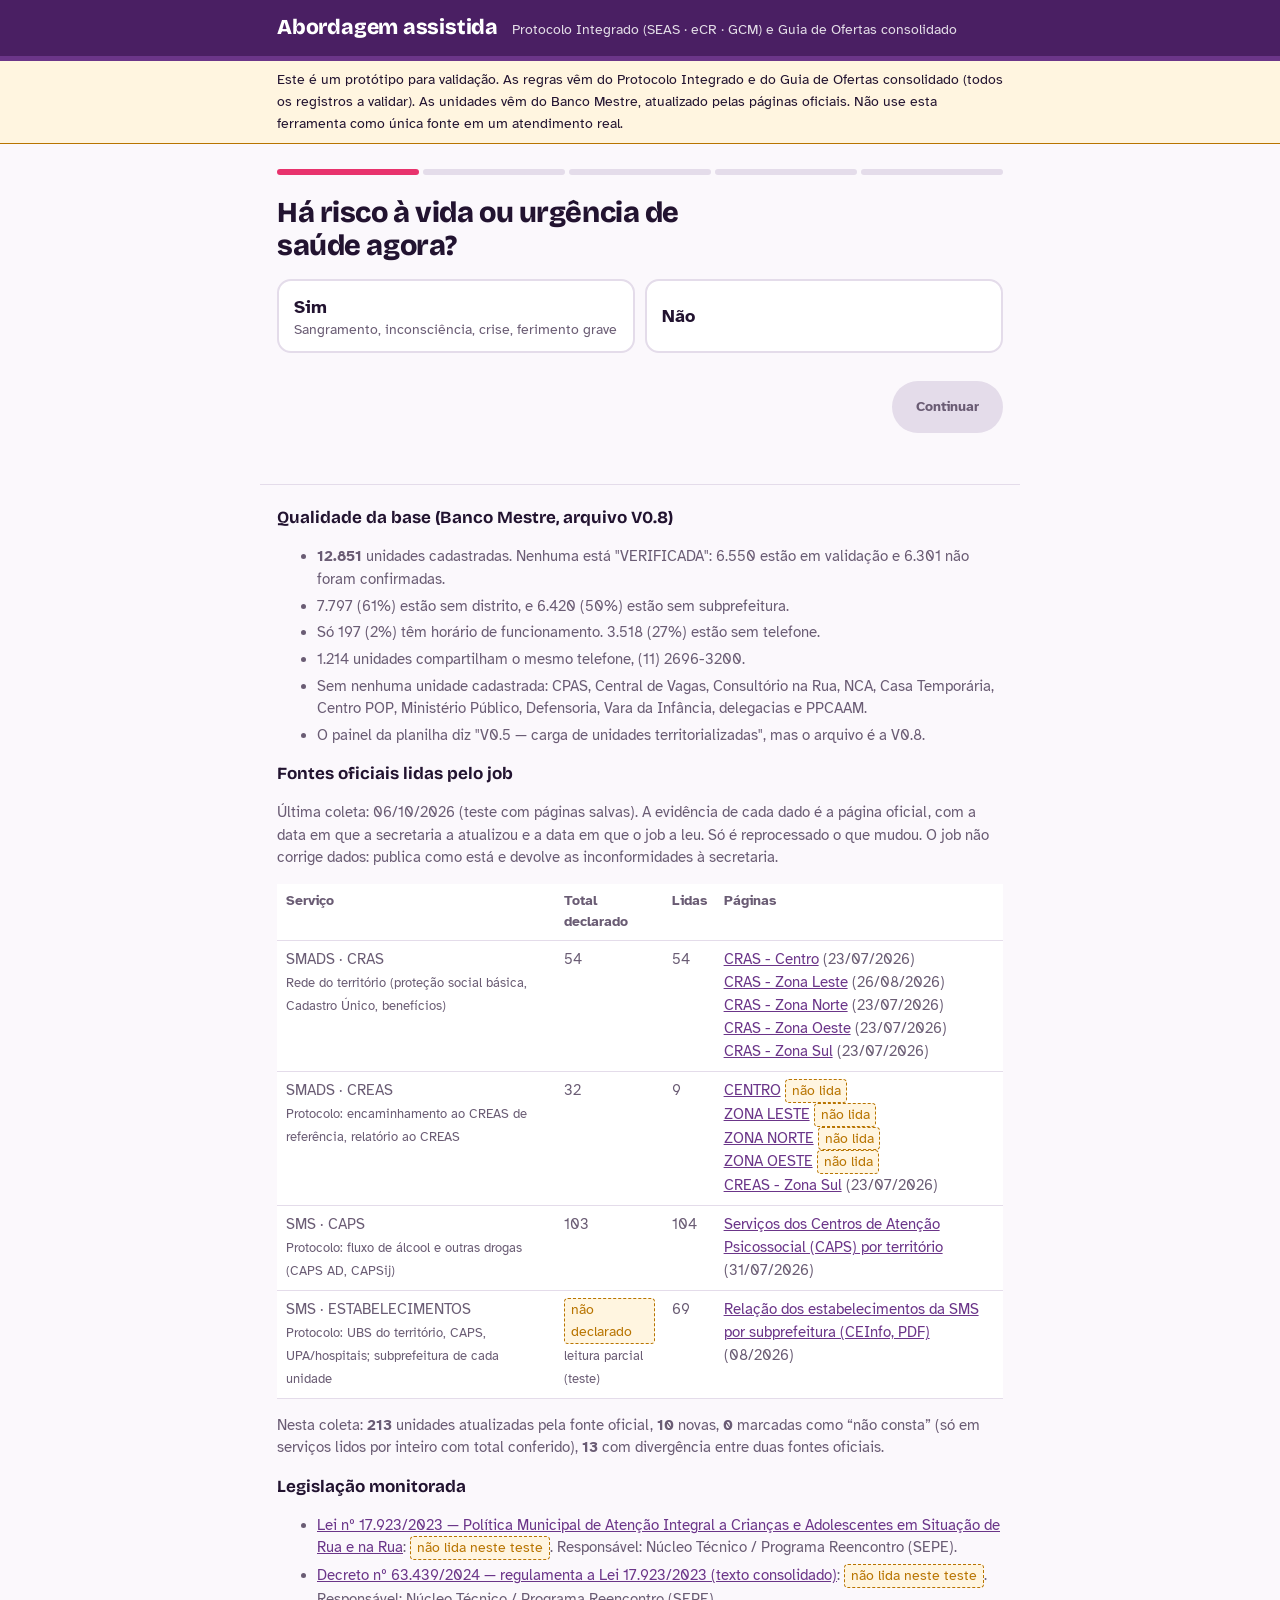
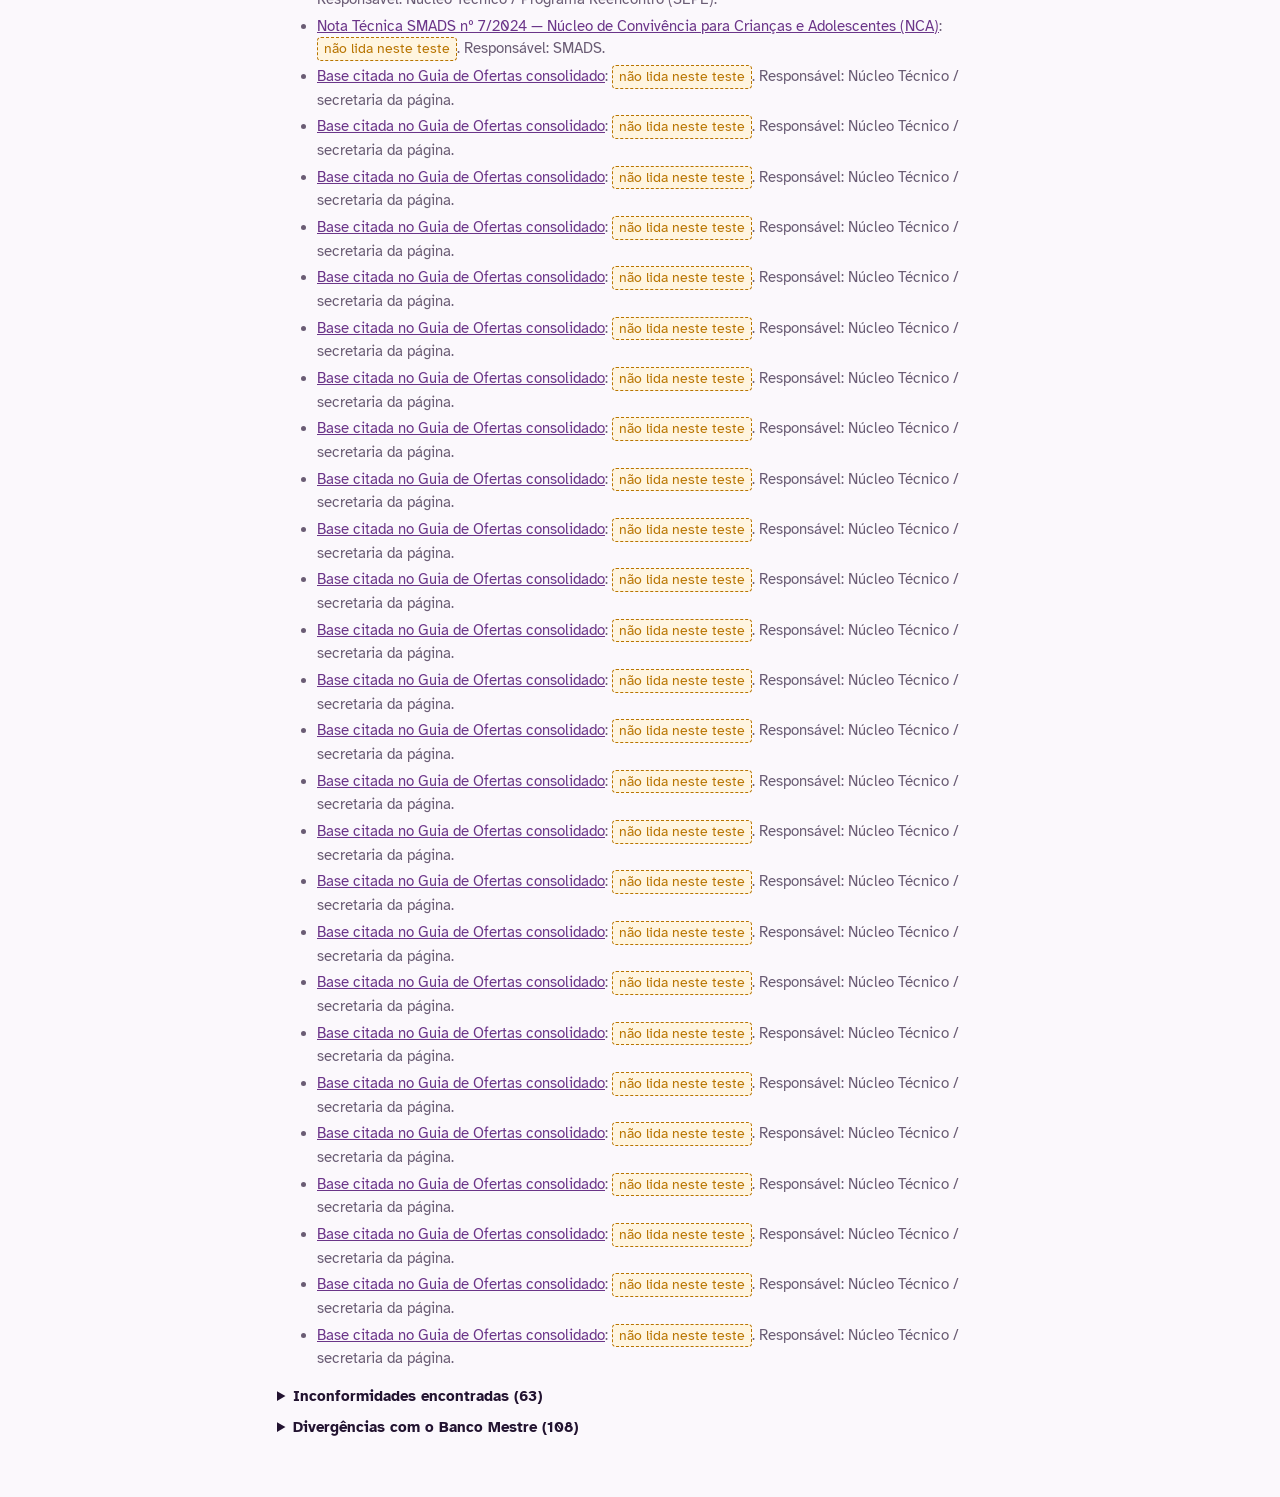
==== Abordagem assistida.html @ b988ebbd "Versão inicial" ====
<!doctype html><html><head><meta charset=utf8><meta name=viewport content="width=device-width,initial-scale=1,viewport-fit=cover"><style>:root{color-scheme:light;box-sizing:border-box;padding-top:env(safe-area-inset-top,0px);padding-bottom:env(safe-area-inset-bottom,0px)}html{scroll-padding-top:env(safe-area-inset-top,0px)}body{margin:0;padding:0;font:14px -apple-system,BlinkMacSystemFont,sans-serif;background:#faf9f5;color:#141413}img{max-width:100%}[hidden]:not([hidden=until-found i]){display:none!important}</style></head><body>
<!doctype html><html lang="pt-BR"><head><meta charset="utf-8">
<meta name="viewport" content="width=device-width, initial-scale=1, viewport-fit=cover">
<title>Abordagem assistida</title>
<link rel="preconnect" href="https://fonts.googleapis.com"><link rel="preconnect" href="https://fonts.gstatic.com" crossorigin>
<link href="https://fonts.googleapis.com/css2?family=Atkinson+Hyperlegible:ital,wght@0,400;0,700;1,400&family=Bricolage+Grotesque:opsz,wght@12..96,700;12..96,800&display=swap" rel="stylesheet">
<style>:root{
  --plum:#4A1F63; --plum-2:#6B3589; --pink:#E8336D; --ink:#221330; --muted:#6A5C74;
  --paper:#FBF8FC; --card:#FFFFFF; --line:#E4DCEA;
  --amber:#B87400; --amber-bg:#FFF5E0;
  --seas:#2E8B66; --ecr:#2C86C4; --gcm:#2C3E8F;
  --lane:var(--plum-2);
  --n0:#7C7385; --n1:#B87400; --n2:#D4581E; --n3:#C2184F;
  --r-s:6px; --r-m:14px;
  font-size:17px;
}
@media (prefers-color-scheme: dark){ :root:not([data-theme="light"]){
  --ink:#F2EAF7; --muted:#B9A9C6; --paper:#1A1022; --card:#251830; --line:#3B2B48; --amber:#F2B340; --amber-bg:#35270D; --plum:#2A1238;
}}
:root[data-theme="dark"]{ --ink:#F2EAF7; --muted:#B9A9C6; --paper:#1A1022; --card:#251830; --line:#3B2B48; --amber:#F2B340; --amber-bg:#35270D; --plum:#2A1238; }
:root[data-agent="SEAS"]{--lane:var(--seas)} :root[data-agent="eCR"]{--lane:var(--ecr)} :root[data-agent="GCM"]{--lane:var(--gcm)}
*{box-sizing:border-box}
:root{box-sizing:border-box;padding-top:env(safe-area-inset-top,0px);padding-bottom:env(safe-area-inset-bottom,0px)}
html{scroll-padding-top:calc(env(safe-area-inset-top,0px) + 80px);scroll-behavior:smooth}
body{margin:0;background:var(--paper);color:var(--ink);font-family:"Atkinson Hyperlegible",system-ui,sans-serif;line-height:1.5}
h1,h2,h3,h4,.nivel{font-family:"Bricolage Grotesque","Atkinson Hyperlegible",sans-serif}
a{color:var(--lane)}
.top{position:sticky;top:env(safe-area-inset-top,0px);z-index:5;background:var(--plum);color:#fff;border-bottom:5px solid var(--lane);transition:border-color .3s}
.top .in{max-width:760px;margin:auto;padding:.7rem 1rem;display:flex;align-items:baseline;gap:.8rem;flex-wrap:wrap}
.top h1{margin:0;font-size:1.25rem;font-weight:800;letter-spacing:-.01em}
.top p{margin:0;font-size:.82rem;opacity:.85}
.proto{background:var(--amber-bg);color:var(--ink);border-bottom:1px solid var(--amber);font-size:.85rem}
.proto .in{max-width:760px;margin:auto;padding:.5rem 1rem}
main{max-width:760px;margin:auto;padding:1rem 1rem 3rem}
.prog{display:flex;gap:4px;margin:.5rem 0 1.2rem}
.prog span{flex:1;height:6px;border-radius:3px;background:var(--line)}
.prog .done{background:var(--lane)} .prog .cur{background:var(--pink)}
.qt{font-size:1.7rem;line-height:1.15;margin:0 0 1rem;font-weight:800;letter-spacing:-.015em;max-width:24ch}
.q{font-size:1.05rem;margin:1.3rem 0 .5rem}
.opts{display:grid;gap:.6rem}
.opts.two{grid-template-columns:1fr 1fr} .opts.three{grid-template-columns:repeat(3,1fr)}
.opt{font:inherit;text-align:left;min-height:58px;padding:.75rem .9rem;border:2px solid var(--line);background:var(--card);color:var(--ink);border-radius:var(--r-m);cursor:pointer;display:flex;flex-direction:column;justify-content:center}
.opt span{font-weight:700;font-size:1.05rem} .opt small{color:var(--muted);font-size:.82rem;line-height:1.3}
.opt.on{border-color:var(--lane);background:color-mix(in srgb,var(--lane) 12%,var(--card));box-shadow:inset 6px 0 0 var(--lane)}
.opt[data-k="agente"][data-v="SEAS"]{--lane:var(--seas)} .opt[data-k="agente"][data-v="eCR"]{--lane:var(--ecr)} .opt[data-k="agente"][data-v="GCM"]{--lane:var(--gcm)}
.opt[data-k="agente"]{border-left:8px solid var(--lane)}
button:focus-visible,a:focus-visible,select:focus-visible,input:focus-visible,summary:focus-visible{outline:3px solid var(--pink);outline-offset:2px}
.fld{display:block;margin:.8rem 0;font-weight:700}
.fld select,.fld input{display:block;width:100%;margin-top:.3rem;font:inherit;font-weight:400;padding:.7rem;border:2px solid var(--line);border-radius:var(--r-s);background:var(--card);color:var(--ink)}
.hint{color:var(--muted);font-size:.9rem;margin:.6rem 0}
.warnline{color:var(--ink);border-left:4px solid var(--amber);padding-left:.6rem}
.grp{border:0;margin:0 0 1rem;padding:0}
.grp legend{font-family:"Bricolage Grotesque",sans-serif;font-weight:800;font-size:1.1rem;margin-bottom:.4rem}
.chk{display:flex;gap:.7rem;align-items:flex-start;padding:.65rem .8rem;border:1.5px solid var(--line);border-radius:var(--r-s);margin:.35rem 0;background:var(--card);cursor:pointer}
.chk input{width:22px;height:22px;margin-top:2px;accent-color:var(--lane);flex:none}
.chk b{display:block;font-weight:700} .chk small{color:var(--muted);font-size:.82rem}
.chk.dis{opacity:.5;cursor:not-allowed}
.live{margin-top:1rem;padding:.8rem 1rem;border-radius:var(--r-s);color:#fff;background:var(--n0)}
.live.n1{background:var(--n1)} .live.n2{background:var(--n2)} .live.n3{background:var(--n3)}
.nav{display:flex;justify-content:space-between;gap:.6rem;margin-top:1.6rem;flex-wrap:wrap}
.nav button{font:inherit;font-weight:700;padding:.85rem 1.4rem;border-radius:999px;border:0;background:var(--pink);color:#fff;cursor:pointer;min-height:52px}
.nav button:disabled{background:var(--line);color:var(--muted);cursor:not-allowed}
.nav .ghost{background:transparent;color:var(--ink);border:2px solid var(--line)}
.samu{margin-top:1rem;background:var(--n3);color:#fff;border-radius:var(--r-m);padding:1rem 1.2rem}
.samu p{margin:0;font-weight:700;font-size:1.1rem} .samu a{color:#fff;font-family:"Bricolage Grotesque";font-weight:800;font-size:3rem;text-decoration:none;display:block;line-height:1.1}
.samu small{opacity:.9;font-size:.8rem}
.res-head{color:#fff;background:var(--n0);border-radius:var(--r-m);padding:1rem 1.2rem 1.2rem;margin-top:.5rem}
.res-head.n1{background:var(--n1)} .res-head.n2{background:var(--n2)} .res-head.n3{background:var(--n3)}
.rh-top{display:flex;gap:.8rem;flex-wrap:wrap;font-size:.85rem;opacity:.95;align-items:center}
.lane{background:var(--lane);padding:.15rem .6rem;border-radius:999px;font-weight:700;border:1.5px solid #fff}
.nivel{font-size:2.6rem;font-weight:800;line-height:1.05;margin-top:.4rem;letter-spacing:-.02em}
.pts{font-size:.95rem}
.blk{margin-top:2.2rem}
.blk>h3{font-size:1.45rem;margin:0 0 .6rem;font-weight:800;border-bottom:3px solid var(--ink);padding-bottom:.2rem}
.flow{background:var(--card);border:1.5px solid var(--line);border-top:6px solid var(--lane);border-radius:var(--r-s);padding:.9rem 1rem;margin:.8rem 0}
.flow header{display:flex;justify-content:space-between;gap:1rem;align-items:baseline}
.flow h4{margin:0;font-size:1.15rem} .pg{color:var(--muted);font-size:.8rem;white-space:nowrap}
.steps{list-style:none;margin:.6rem 0 0;padding:0;counter-reset:s}
.steps>li{position:relative;padding:.55rem 0 .55rem 2.1rem;border-left:2px solid var(--line);margin-left:.6rem}
.steps>li::before{counter-increment:s;content:counter(s);position:absolute;left:-.8rem;top:.5rem;width:1.5rem;height:1.5rem;border-radius:50%;background:var(--lane);color:#fff;font-size:.8rem;display:grid;place-items:center;font-weight:700}
.steps>li.s-n::before,.steps>li.s-who::before{background:var(--muted)}
.steps>li.s-sim::before{content:"∥";background:var(--plum-2)}
.steps>li.s-gap::before{content:"!";background:var(--amber)}
.steps>li.s-prio::before{content:"!";background:var(--n3)}
.steps>li.s-if::before{content:"?";background:var(--pink)}
.steps>li.s-fim::before{background:var(--ink)}
.sl{display:block;font-size:.75rem;color:var(--muted);font-weight:700}
.stx{display:block}
.s-gap .stx{background:var(--amber-bg);border:1.5px dashed var(--amber);padding:.4rem .6rem;border-radius:var(--r-s)}
.s-prio .stx{font-weight:700;color:var(--n3)}
.s-n .stx,.s-who .stx{color:var(--muted);font-style:italic}
.chips{display:flex;flex-wrap:wrap;gap:.3rem;margin-top:.35rem}
.chip{font-size:.78rem;padding:.2rem .55rem;border-radius:999px;border:1.5px solid var(--lane);text-decoration:none;color:var(--ink);background:color-mix(in srgb,var(--lane) 8%,transparent)}
.ifq{font-weight:700}
.branches{display:grid;grid-template-columns:1fr 1fr;gap:.6rem;margin-top:.4rem}
.br{border:1.5px dashed var(--line);border-radius:var(--r-s);padding:.4rem .5rem}
.bl{font-weight:800;font-size:.8rem;color:var(--pink)}
.br .steps>li{padding-left:1.8rem}
@media (max-width:560px){.branches{grid-template-columns:1fr}.opts.three{grid-template-columns:1fr}.qt{font-size:1.45rem}}
.rt{width:100%;border-collapse:collapse;font-size:.9rem;background:var(--card)}
.rt th,.rt td{text-align:left;padding:.45rem .5rem;border-bottom:1px solid var(--line);vertical-align:top}
.rt th{font-size:.8rem;color:var(--muted)} .rt tr.at td{color:var(--muted)}
.blk:has(.rt){overflow-x:auto}
.contact{background:var(--card);border:1.5px solid var(--line);border-radius:var(--r-s);padding:.8rem 1rem;margin:.7rem 0}
.contact h4{margin:0 0 .3rem;font-size:1.1rem}
.bigtel a{font-family:"Bricolage Grotesque";font-weight:800;font-size:1.9rem;text-decoration:none;color:var(--ink)}
.bigtel{margin:.1rem 0}
.cnote,.src-l{font-size:.85rem;color:var(--muted);margin:.3rem 0}
.na{display:inline-block;color:var(--amber);background:var(--amber-bg);border:1px dashed var(--amber);border-radius:4px;padding:0 .35rem;font-size:.85rem}
.na-i,.warn-i{color:var(--amber);font-size:.85rem}
.warn{display:block;color:var(--amber);font-size:.8rem}
.gapbox{background:var(--amber-bg);border:1.5px dashed var(--amber);border-radius:var(--r-s);padding:.5rem .7rem;margin:.4rem 0;font-size:.9rem}
.units{list-style:none;padding:0;margin:.3rem 0}
.unit{border-top:1px solid var(--line);padding:.55rem 0}
.u-nome{font-weight:700}
.u-row{display:grid;grid-template-columns:8.5rem 1fr;gap:.5rem;font-size:.88rem;padding:.1rem 0}
.u-row .k{color:var(--muted)}
@media (max-width:480px){.u-row{grid-template-columns:1fr;gap:0}}
.u-foot{font-size:.75rem;margin-top:.2rem;color:var(--muted)}
.st{padding:0 .4rem;border-radius:4px;background:var(--line);color:var(--ink)} .st-bad{background:var(--amber-bg);color:var(--amber);border:1px solid var(--amber)}
.cnt{font-size:.85rem;color:var(--muted);margin:.2rem 0}
h5{margin:.7rem 0 .2rem;font-size:.95rem} h5 small{color:var(--muted);font-weight:400}
details.more>summary{cursor:pointer;color:var(--lane);font-size:.88rem;font-weight:700;margin:.3rem 0}
details.need{background:var(--card);border:1.5px solid var(--line);border-radius:var(--r-s);padding:.6rem .9rem;margin:.5rem 0}
details.need>summary{cursor:pointer;display:flex;flex-direction:column}
details.need>summary small{color:var(--muted);font-size:.8rem}
.offer{border-top:1px solid var(--line);margin-top:.5rem;padding-top:.3rem}
h4.sub{margin:1.3rem 0 .3rem}
.trans{background:var(--card);border:1.5px solid var(--line);border-radius:var(--r-s);padding:.2rem 1rem 1rem}
.trans h3{border:0!important} .trans h4{margin:.9rem 0 .2rem} .trans li{font-size:.9rem;margin:.3rem 0}
.qual{max-width:760px;margin:0 auto 2rem;padding:1rem;font-size:.88rem;color:var(--muted);border-top:1px solid var(--line)}
.qual h3{color:var(--ink);font-size:1rem;margin:.2rem 0}
.qual li{margin:.25rem 0}
@media (prefers-reduced-motion:reduce){*{transition:none!important;scroll-behavior:auto!important}}

.steps>li.dup .stx{color:var(--muted)}
@media (max-width:560px){.top p{display:none}}

.u-src{font-size:.78rem;color:var(--muted);margin-top:.25rem}
.u-src.ok{color:var(--ink)}
.tw{overflow-x:auto}
.qual details{margin:.5rem 0} .qual summary{cursor:pointer;font-weight:700;color:var(--ink)}
.qual code{font-size:.8rem}


.gcard{background:var(--card);border:1.5px solid var(--line);border-top:6px solid var(--plum-2);border-radius:var(--r-s);padding:.9rem 1rem;margin:.8rem 0}
.gcard header{display:flex;justify-content:space-between;align-items:baseline;gap:.6rem}
.gcard h4{margin:0;font-size:1.15rem}
.gcard .why{color:var(--muted);font-size:.85rem;margin:.2rem 0 .6rem}
.badge{font-size:.72rem;font-weight:700;padding:.12rem .5rem;border-radius:999px;white-space:nowrap;border:1.5px solid currentColor}
.badge.st-adequado{color:var(--seas)} .badge.st-a-validar{color:var(--amber)} .badge.st-pendente{color:var(--n3)}
.g-campo{border-top:1px solid var(--line);padding:.45rem 0}
.g-campo h5,.g-ini h5{margin:0 0 .15rem;font-size:.82rem;color:var(--muted);font-weight:700}
.g-campo ul{margin:0;padding-left:1rem} .g-campo li{margin:.15rem 0;font-size:.92rem}
.g-ini{background:color-mix(in srgb,var(--plum-2) 8%,var(--card));border-left:4px solid var(--plum-2);padding:.5rem .7rem;margin:.6rem 0;border-radius:4px}
.g-ini p{margin:.2rem 0}
.tag{display:inline-block;font-size:.72rem;font-weight:700;padding:0 .35rem;border-radius:4px;background:var(--line);color:var(--ink);cursor:help}
</style></head><body>
<header class="top"><div class="in"><h1>Abordagem assistida</h1><p>Protocolo Integrado (SEAS · eCR · GCM) e Guia de Ofertas consolidado</p></div></header>
<div class="proto"><div class="in">Este é um protótipo para validação. As regras vêm do Protocolo Integrado e do Guia de Ofertas consolidado (todos os registros a validar). As unidades vêm do Banco Mestre, atualizado pelas páginas oficiais. Não use esta ferramenta como única fonte em um atendimento real.</div></div>
<main id="app"></main>
<footer class="qual" id="qual"></footer>
<script id="data" type="application/json">{"terr":{"Aricanduva/Formosa/Carrão":["Aricanduva","Carrão","Vila Formosa"],"Butantã":["Butantã","Morumbi","Raposo Tavares","Rio Pequeno","Vila Sônia"],"Campo Limpo":["Campo Limpo","Capão Redondo","Vila Andrade"],"Capela do Socorro":["Cidade Dutra","Grajaú","Socorro"],"Casa Verde/Cachoeirinha":["Cachoeirinha","Casa Verde","Limão"],"Cidade Ademar":["Cidade Ademar","Pedreira"],"Cidade Tiradentes":["Cidade Tiradentes"],"Ermelino Matarazzo":["Ermelino Matarazzo","Ponte Rasa"],"Freguesia/Brasilândia":["Brasilândia","Freguesia do Ó"],"Guaianases":["Guaianases","Lajeado"],"Ipiranga":["Cursino","Ipiranga","Sacomã"],"Itaim Paulista":["Itaim Paulista","Vila Curuçá"],"Itaquera":["Cidade Líder","Itaquera","José Bonifácio","Parque do Carmo"],"Jabaquara":["Jabaquara"],"Jaçanã/Tremembé":["Jaçanã","Tremembé"],"Lapa":["Barra Funda","Jaguara","Jaguaré","Lapa","Perdizes","Vila Leopoldina"],"M'Boi Mirim":["Jardim São Luís","Jardim Ângela"],"Mooca":["Belém","Brás","Mooca","Pari","Tatuapé","Água Rasa"],"Parelheiros":["Marsilac","Parelheiros"],"Penha":["Artur Alvim","Cangaíba","Penha","Vila Matilde"],"Perus/Anhanguera":["Anhanguera","Perus"],"Pinheiros":["Alto de Pinheiros","Itaim Bibi","Jardim Paulista","Pinheiros"],"Pirituba/Jaraguá":["Jaraguá","Pirituba","São Domingos"],"Santana/Tucuruvi":["Mandaqui","Santana","Tucuruvi"],"Santo Amaro":["Campo Belo","Campo Grande","Santo Amaro"],"Sapopemba":["Sapopemba"],"São Mateus":["Iguatemi","São Mateus","São Rafael"],"São Miguel":["Jardim Helena","São Miguel","Vila Jacuí"],"Sé":["Bela Vista","Bom Retiro","Cambuci","Consolação","Liberdade","República","Santa Cecília","Sé"],"Vila Maria/Vila Guilherme":["Vila Guilherme","Vila Maria","Vila Medeiros"],"Vila Mariana":["Moema","Saúde","Vila Mariana"],"Vila Prudente":["São Lucas","Vila Prudente"]},"nec":{"N01":{"nome":"Escola/matrícula","porta":"Escola/DRE/SEDUC","rede":"SME e SEDUC","ofertas":["OF019","OF020","OF021","OF027","OF054","OF055","OF056","OF057","OF058","OF059","OF060","OF061","OF074"],"ofertasTxt":"OF019, OF020, OF021, OF027, OF054–OF061, OF074","fluxos":["FL01","FL02"],"status":"EM VALIDAÇÃO"},"N02":{"nome":"Saúde","porta":"UBS/serviço de saúde","rede":"SMS e SES","ofertas":["OF016","OF018","OF052","OF072","OF073"],"ofertasTxt":"OF016, OF018, OF052, OF072, OF073","fluxos":["FL11"],"status":"EM VALIDAÇÃO"},"N03":{"nome":"Saúde mental","porta":"UBS/CAPSij","rede":"SMS","ofertas":["OF015","OF047","OF016"],"ofertasTxt":"OF015, OF047, OF016","fluxos":["FL06","FL18"],"status":"EM VALIDAÇÃO"},"N04":{"nome":"Assistência social","porta":"CRAS","rede":"SMADS","ofertas":["OF001","OF045","OF046"],"ofertasTxt":"OF001, OF045, OF046","fluxos":["FL16"],"status":"EM VALIDAÇÃO"},"N05":{"nome":"Violação de direitos","porta":"CREAS/Conselho Tutelar","rede":"SMADS/SMDHC","ofertas":["OF002","OF006","OF007","OF022"],"ofertasTxt":"OF002, OF006, OF007, OF022","fluxos":["FL05"],"status":"EM VALIDAÇÃO"},"N06":{"nome":"Violência","porta":"UBS/CREAS/Conselho Tutelar/Delegacia","rede":"SMS/SMADS/SMDHC/SSP","ofertas":["OF006","OF002","OF050","OF051","OF022","OF031"],"ofertasTxt":"OF006, OF002, OF050, OF051, OF022, OF031","fluxos":["FL04"],"status":"EM VALIDAÇÃO"},"N07":{"nome":"Acolhimento","porta":"Conselho Tutelar/CREAS/CPAS/Judiciário","rede":"SMADS","ofertas":["OF009","OF010","OF011","OF042","OF044"],"ofertasTxt":"OF009, OF010, OF011, OF042, OF044","fluxos":["FL13"],"status":"EM VALIDAÇÃO"},"N08":{"nome":"Situação de rua","porta":"Abordagem/NCA/CRAS/CREAS","rede":"SMADS/SMDHC","ofertas":["OF012","OF013","OF014","OF041","OF044","OF049"],"ofertasTxt":"OF012, OF013, OF014, OF041, OF044, OF049","fluxos":["FL03","FL18"],"status":"EM VALIDAÇÃO"},"N09":{"nome":"Trabalho infantil","porta":"CRAS/CREAS/abordagem social","rede":"SMADS","ofertas":["OF038","OF039","OF002","OF075"],"ofertasTxt":"OF038, OF039, OF002, OF075","fluxos":["FL09"],"status":"EM VALIDAÇÃO"},"N10":{"nome":"Medida socioeducativa","porta":"CREAS/MSE","rede":"SMADS","ofertas":["OF040","OF002","OF029"],"ofertasTxt":"OF040, OF002, OF029","fluxos":["FL12"],"status":"EM VALIDAÇÃO"},"N11":{"nome":"Esporte","porta":"CEU/centro esportivo","rede":"SME/SEME/Estado","ofertas":["OF020","OF023","OF024","OF063"],"ofertasTxt":"OF020, OF023, OF024, OF063","fluxos":[],"status":"EM VALIDAÇÃO"},"N12":{"nome":"Cultura","porta":"CEU/equipamentos culturais","rede":"SMC/Estado","ofertas":["OF020","OF025","OF005","OF062"],"ofertasTxt":"OF020, OF025, OF005, OF062","fluxos":[],"status":"EM VALIDAÇÃO"},"N13":{"nome":"Inclusão da pessoa com deficiência","porta":"UBS/CRAS/escola/CER","rede":"SMS/SMADS/SME","ofertas":["OF017","OF054","OF046","OF001"],"ofertasTxt":"OF017, OF054, OF046, OF001","fluxos":["FL08"],"status":"EM VALIDAÇÃO"},"N14":{"nome":"Profissionalização","porta":"CJ/CCA/ETEC/Centro Paula Souza","rede":"Município/Estado","ofertas":["OF004","OF028","OF036","OF037","OF076"],"ofertasTxt":"OF004, OF028, OF036, OF037, OF076","fluxos":["FL10"],"status":"EM VALIDAÇÃO"},"N15":{"nome":"Documentação","porta":"Poupatempo/serviços municipais","rede":"Estado/Município","ofertas":["OF067","OF068","OF045"],"ofertasTxt":"OF067, OF068, OF045","fluxos":[],"status":"EM VALIDAÇÃO"},"N16":{"nome":"Proteção jurídica","porta":"Defensoria/Conselho Tutelar","rede":"Estado/Justiça","ofertas":["OF032","OF022","OF008","OF033","OF034"],"ofertasTxt":"OF032, OF022, OF008, OF033, OF034","fluxos":[],"status":"EM VALIDAÇÃO"},"N17":{"nome":"Alimentação","porta":"Escola/serviços socioassistenciais","rede":"SME/SMADS/Estado","ofertas":["OF060","OF064","OF065","OF013"],"ofertasTxt":"OF060, OF064, OF065, OF013","fluxos":["FL16"],"status":"EM VALIDAÇÃO"},"N18":{"nome":"Moradia/vulnerabilidade familiar","porta":"CRAS/CREAS","rede":"SMADS/SEHAB","ofertas":["OF066","OF001","OF002"],"ofertasTxt":"OF066, OF001, OF002","fluxos":["FL17"],"status":"EM VALIDAÇÃO"},"N19":{"nome":"Convivência familiar","porta":"CRAS/CREAS/serviços especializados","rede":"SMADS","ofertas":["OF003","OF004","OF005","OF007"],"ofertasTxt":"OF003, OF004, OF005, OF007","fluxos":[],"status":"EM VALIDAÇÃO"},"N20":{"nome":"Preparação para autonomia/transição para vida adulta","porta":"CJ/CEDESP/ETEC/serviços de trabalho","rede":"SMADS/SMDET/Estado","ofertas":["OF004","OF036","OF028","OF058","OF076"],"ofertasTxt":"OF004, OF036, OF028, OF058, OF076","fluxos":["FL19"],"status":"EM VALIDAÇÃO"},"N21":{"nome":"Grave ameaça","porta":"SGD/segurança pública","rede":"PPCAAM/SGD/SSP","ofertas":["OF035","OF030","OF033","OF034"],"ofertasTxt":"OF035, OF030, OF033, OF034","fluxos":["FL14"],"status":"EM VALIDAÇÃO"},"N22":{"nome":"Desaparecimento","porta":"Segurança pública/Delegacia","rede":"SSP + rede de proteção","ofertas":["OF030","OF031","OF022"],"ofertasTxt":"OF030, OF031, OF022","fluxos":["FL15"],"status":"EM VALIDAÇÃO"},"N23":{"nome":"Álcool e outras drogas","porta":"UBS/CAPS AD","rede":"SMS","ofertas":["OF048","OF015","OF016"],"ofertasTxt":"OF048, OF015, OF016","fluxos":["FL07"],"status":"EM VALIDAÇÃO"},"N24":{"nome":"Gravidez","porta":"UBS/serviço de saúde","rede":"SMS","ofertas":["OF016","OF072"],"ofertasTxt":"OF016, OF072","fluxos":["FL11"],"status":"EM VALIDAÇÃO"},"N25":{"nome":"Múltiplas vulnerabilidades","porta":"Definida conforme a necessidade principal","rede":"Intersetorial","ofertas":[],"ofertasTxt":"Conforme diagnóstico","fluxos":["FL20"],"status":"EM VALIDAÇÃO"},"N26":{"nome":"Violência criminal (vítimas e familiares)","porta":"Polícia/Delegacia/CRAVI","rede":"SSP/Secretaria da Justiça e Cidadania","ofertas":["OF026","OF030","OF031"],"ofertasTxt":"OF026, OF030, OF031","fluxos":["FL04","FL15"],"status":"EM VALIDAÇÃO"},"N27":{"nome":"Ato infracional","porta":"Polícia/Justiça/Fundação CASA","rede":"SSP/Tribunal/Fundação CASA","ofertas":["OF029","OF040","OF034"],"ofertasTxt":"OF029, OF040, OF034","fluxos":["FL12"],"status":"EM VALIDAÇÃO"}},"ofe":{"OF001":{"nome":"CRAS","orgao":"SMADS","uso":"Vulnerabilidade socioeconômica, benefícios, CadÚnico, convivência e encaminhamentos","publico":"Crianças, adolescentes e famílias","porta":"CRAS","quem":"Demanda espontânea, busca ativa e encaminhamento da rede","acesso":"Acesso conforme organização territorial","encaminha":"CCA/CJ, CadÚnico e benefícios, CREAS, segurança alimentar, saúde, educação, habitação, trabalho/renda","naoUsar":"Não utilizar como resposta exclusiva para situações que demandem proteção especializada por violação de direitos","norma":null,"fonte":"https://prefeitura.sp.gov.br/web/assistencia_social","status":"EM VALIDAÇÃO"},"OF002":{"nome":"CREAS","orgao":"SMADS","uso":"Violência, negligência, abandono, violação de direitos, trabalho infantil, MSE e vínculos fragilizados","publico":"Crianças, adolescentes e famílias","porta":"CREAS","quem":"Conselho Tutelar, CRAS, saúde, escola, abordagem social, Ministério Público e Judiciário","acesso":"Acesso conforme organização territorial","encaminha":"PAEFI, SPVV/SPSCAVV, MSE meio aberto, acolhimento quando cabível, saúde, Justiça","naoUsar":"Não utilizar automaticamente para toda situação de vulnerabilidade econômica","norma":"NOR01","fonte":"https://prefeitura.sp.gov.br/web/assistencia_social","status":"EM VALIDAÇÃO"},"OF003":{"nome":"CCA – Centro para Crianças e Adolescentes","orgao":"SMADS","uso":"Convivência, cultura, esporte, lazer, sociabilidades e prevenção de riscos","publico":"Crianças e adolescentes","porta":"CRAS","quem":"CRAS e rede socioassistencial","acesso":"Encaminhamento/organização territorial","encaminha":"CRAS, escola, saúde, cultura e esporte","naoUsar":null,"norma":null,"fonte":"https://prefeitura.sp.gov.br/web/assistencia_social","status":"EM VALIDAÇÃO"},"OF004":{"nome":"CJ – Centro para Juventude","orgao":"SMADS","uso":"Convivência, cultura, esporte, competências e preparação para autonomia","publico":"Adolescentes de 15 a 17 anos e 11 meses","porta":"CRAS","quem":"CRAS (encaminhamento validado pelo CRAS)","acesso":"Encaminhamento validado pelo CRAS","encaminha":"CEDESP, programas de aprendizagem, ETEC, trabalho/renda","naoUsar":null,"norma":null,"fonte":"https://prefeitura.sp.gov.br/web/assistencia_social","status":"EM VALIDAÇÃO"},"OF005":{"nome":"Circo Social","orgao":"SMADS","uso":"Convivência, atividades culturais e educativas, desenvolvimento de competências","publico":"Crianças e adolescentes","porta":"CRAS/rede","quem":"CRAS e rede socioassistencial","acesso":"Encaminhamento/organização territorial (modalidade de convivência)","encaminha":"CRAS, escola, cultura","naoUsar":null,"norma":null,"fonte":"https://prefeitura.sp.gov.br/web/assistencia_social","status":"EM VALIDAÇÃO"},"OF006":{"nome":"SPVV/SPSCAVV","orgao":"SMADS","uso":"Atendimento especializado a vítimas de violência física, psicológica, negligência, abuso e exploração sexual","publico":"Crianças e adolescentes","porta":"CREAS","quem":"CREAS, Conselho Tutelar, saúde, escola, Ministério Público e Judiciário","acesso":"Serviço especializado; articulação com CREAS, saúde, Conselho Tutelar, MP, Judiciário e Defensoria","encaminha":"Saúde, Sistema de Justiça, medidas de proteção quando necessárias","naoUsar":"Não utilizar como espaço de repetição do relato: a escuta especializada tem finalidade de proteção e cuidado, e não de produção de prova","norma":"NOR03","fonte":"https://prefeitura.sp.gov.br/web/assistencia_social","status":"EM VALIDAÇÃO"},"OF007":{"nome":"PAEFI","orgao":"SMADS","uso":"Acompanhamento especializado de famílias e indivíduos em ameaça ou violação de direitos","publico":"Famílias e indivíduos","porta":"CREAS","quem":"CREAS e rede de proteção","acesso":"Acompanhamento especializado vinculado ao CREAS","encaminha":"Saúde, educação, SGD, Justiça","naoUsar":null,"norma":null,"fonte":"https://prefeitura.sp.gov.br/web/assistencia_social","status":"EM VALIDAÇÃO"},"OF008":{"nome":"NPJ","orgao":"SMADS","uso":"Orientação e apoio jurídico-social e psicológico especializado","publico":"Crianças, adolescentes e famílias","porta":"CREAS/rede","quem":"CREAS e rede de proteção","acesso":"Orientação e apoio jurídico-social e psicológico mediante encaminhamento da rede","encaminha":"Defensoria, MP, Judiciário","naoUsar":null,"norma":null,"fonte":"https://prefeitura.sp.gov.br/web/assistencia_social","status":"EM VALIDAÇÃO"},"OF009":{"nome":"SAICA","orgao":"SMADS","uso":"Acolhimento institucional de crianças e adolescentes quando cabível medida protetiva","publico":"Crianças e adolescentes","porta":"CT/CREAS/CPAS/Judiciário, conforme situação","quem":"Conselho Tutelar, CREAS, CPAS, agentes de proteção social, Vara da Infância, Delegacias e Fundação CASA, conforme a situação","acesso":"Medida protetiva excepcional; acesso pode envolver CPAS, agentes de proteção social, CREAS, CT, Vara da Infância, Delegacias e Fundação CASA","encaminha":"Reintegração familiar, convivência familiar e comunitária, serviços de referência territorial","naoUsar":"Não utilizar como resposta à pobreza, ausência de moradia ou dificuldade familiar isolada","norma":null,"fonte":"https://prefeitura.sp.gov.br/web/assistencia_social","status":"EM VALIDAÇÃO"},"OF010":{"nome":"Casa-Lar","orgao":"SMADS","uso":"Acolhimento de crianças e adolescentes","publico":"Crianças e adolescentes","porta":"Rede de proteção","quem":"Conselho Tutelar, CREAS, CPAS e Judiciário","acesso":"Modalidade de acolhimento; acesso mediante medida protetiva","encaminha":"Reintegração familiar e serviços territoriais de referência","naoUsar":"Não utilizar como resposta à pobreza, ausência de moradia ou dificuldade familiar isolada","norma":null,"fonte":"https://prefeitura.sp.gov.br/web/assistencia_social","status":"EM VALIDAÇÃO"},"OF011":{"nome":"Família Acolhedora","orgao":"SMADS","uso":"Acolhimento familiar","publico":"Crianças e adolescentes","porta":"Rede de proteção","quem":"Conselho Tutelar, CREAS, CPAS e Judiciário","acesso":"Acolhimento familiar mediante medida protetiva; privilegia a convivência familiar e comunitária","encaminha":"Reintegração familiar e serviços territoriais de referência","naoUsar":"Não utilizar como resposta à pobreza, ausência de moradia ou dificuldade familiar isolada","norma":null,"fonte":"https://prefeitura.sp.gov.br/web/assistencia_social","status":"EM VALIDAÇÃO"},"OF012":{"nome":"SEAS Criança e Adolescente","orgao":"SMADS","uso":"Abordagem especializada","publico":"Crianças e adolescentes em situação de rua/na rua","porta":"Abordagem/rede","quem":"Rede, população e busca ativa","acesso":"Abordagem especializada em território; integra a modalidade SEAS + NCA + Casa Temporária + acolhimento especializado","encaminha":"NCA, CRAS/CREAS, saúde, escola, acolhimento quando cabível","naoUsar":null,"norma":"NOR07","fonte":"https://prefeitura.sp.gov.br/web/assistencia_social","status":"EM VALIDAÇÃO"},"OF013":{"nome":"NCA","orgao":"SMADS","uso":"Alimentação, higiene, convivência, atividades, escuta, proteção e encaminhamentos","publico":"Crianças e adolescentes em situação de rua/na rua","porta":"SEAS/rede","quem":"SEAS, rede de proteção e demanda espontânea","acesso":"Acesso por abordagem/SEAS, demanda espontânea ou encaminhamento da rede","encaminha":"CRAS/CREAS, saúde, escola, documentação, acolhimento quando cabível","naoUsar":null,"norma":"NOR07","fonte":"https://prefeitura.sp.gov.br/web/assistencia_social","status":"EM VALIDAÇÃO"},"OF014":{"nome":"Casa Temporária de Retaguarda","orgao":"SMADS","uso":"Proteção e retaguarda específica","publico":"Crianças e adolescentes em situações específicas","porta":"Rede de proteção","quem":"SEAS, NCA, CREAS e Conselho Tutelar","acesso":"Retaguarda para situações que demandem proteção específica","encaminha":"Acolhimento especializado, CREAS, rede territorial","naoUsar":null,"norma":"NOR07","fonte":"https://prefeitura.sp.gov.br/web/assistencia_social","status":"EM VALIDAÇÃO"},"OF015":{"nome":"CAPSij","orgao":"SMS","uso":"Atenção psicossocial especializada","publico":"Crianças e adolescentes","porta":"UBS/rede","quem":"UBS, escola, CREAS, Conselho Tutelar e rede","acesso":"Acesso preferencialmente a partir da Atenção Básica/UBS","encaminha":"UBS, rede especializada de saúde mental, escola, assistência","naoUsar":"Não utilizar como substituto da atenção básica ou para situações que não demandem atenção especializada","norma":null,"fonte":"https://prefeitura.sp.gov.br/web/saude","status":"EM VALIDAÇÃO"},"OF016":{"nome":"UBS","orgao":"SMS","uso":"Vacinação, consultas, crescimento e desenvolvimento, saúde sexual e reprodutiva, saúde bucal, saúde mental, prevenção e violência","publico":"Crianças, adolescentes e famílias","porta":"UBS","quem":"Demanda espontânea e encaminhamento da rede","acesso":"Porta de entrada territorial; regra operacional: iniciar pela Atenção Básica/UBS e utilizar a regulação para serviços especializados","encaminha":"CAPSij, CER, especialidades, hospitais, rede de proteção","naoUsar":null,"norma":null,"fonte":"https://prefeitura.sp.gov.br/web/saude","status":"EM VALIDAÇÃO"},"OF017":{"nome":"CER","orgao":"SMS","uso":"Reabilitação para pessoas com deficiência","publico":"Crianças e adolescentes com deficiência","porta":"UBS/rede","quem":"UBS e rede de saúde","acesso":"Acesso mediante avaliação e regulação a partir da UBS","encaminha":"UBS, escola/AEE, assistência social","naoUsar":null,"norma":"NOR08","fonte":"https://prefeitura.sp.gov.br/web/saude","status":"EM VALIDAÇÃO"},"OF018":{"nome":"UPA","orgao":"SMS","uso":"Urgência e emergência","publico":"Crianças e adolescentes","porta":"Acesso conforme situação clínica","quem":"Acesso direto em situação de urgência clínica","acesso":"Acesso conforme situação clínica de urgência e emergência","encaminha":"UBS de referência, hospitais, rede de proteção","naoUsar":"Não utilizar para situações sociais sem urgência clínica","norma":null,"fonte":"https://prefeitura.sp.gov.br/web/saude","status":"EM VALIDAÇÃO"},"OF019":{"nome":"Escola municipal","orgao":"SME","uso":"Matrícula, frequência, aprendizagem, educação especial, AEE, alimentação, transporte e contraturno","publico":"Crianças e adolescentes","porta":"Escola/DRE","quem":"Matrícula direta, DRE, rede de proteção e Busca Ativa Escolar","acesso":"Matrícula, transferência e acesso conforme normas da SME/DRE","encaminha":"NAAPA, AEE, Busca Ativa Escolar, CRAS/CREAS, saúde, Conselho Tutelar","naoUsar":null,"norma":"NOR02","fonte":"https://educacao.sme.prefeitura.sp.gov.br/","status":"EM VALIDAÇÃO"},"OF020":{"nome":"CEU","orgao":"SME","uso":"Educação, cultura, esporte e lazer","publico":"Crianças e adolescentes e comunidade","porta":"CEU","quem":"Acesso direto e rede","acesso":"Acesso à programação educacional, cultural e esportiva do equipamento","encaminha":"Escola, cultura, esporte, assistência social","naoUsar":null,"norma":null,"fonte":"https://educacao.sme.prefeitura.sp.gov.br/","status":"EM VALIDAÇÃO"},"OF021":{"nome":"Busca Ativa Escolar","orgao":"SME/SMADS/SMS/SGM","uso":"Fluxo intersetorial para crianças e adolescentes fora da escola","publico":"Crianças e adolescentes","porta":"Escola/rede","quem":"Escola, DRE, CRAS, CREAS, UBS e Conselho Tutelar","acesso":"Protocolo integrado com fluxo de alerta e instrumento de comunicação intersetorial; o Guia indica o protocolo e não cria fluxo paralelo","encaminha":"Escola, CRAS/CREAS, saúde, Conselho Tutelar","naoUsar":"Não criar fluxo paralelo ao protocolo existente","norma":"NOR02","fonte":"https://prefeitura.sp.gov.br/","status":"EM VALIDAÇÃO"},"OF022":{"nome":"Conselho Tutelar","orgao":"Sistema de Garantia de Direitos","uso":"Zelo pelo cumprimento dos direitos e requisição de serviços públicos nas hipóteses legais","publico":"Crianças e adolescentes","porta":"Conforme atribuição legal","quem":"Acesso direto, rede, escola, saúde, assistência e população","acesso":"Órgão autônomo; pode requisitar serviços públicos nas áreas de saúde, educação, assistência, trabalho e segurança. 52 Conselhos Tutelares no Município (verificar)","encaminha":"Requisição de serviços públicos, medidas protetivas, Judiciário e MP","naoUsar":"Não utilizar como porta universal para pobreza, dificuldade escolar ou vulnerabilidade social isolada","norma":null,"fonte":"https://prefeitura.sp.gov.br/web/direitos_humanos_e_cidadania","status":"EM VALIDAÇÃO"},"OF023":{"nome":"Centros Esportivos","orgao":"SEME","uso":"Esporte, iniciação esportiva, lazer e esporte educacional","publico":"Crianças e adolescentes","porta":"Equipamento esportivo","quem":"Acesso direto, escola e rede","acesso":"Acesso à programação esportiva do equipamento","encaminha":"Escola, cultura, assistência social","naoUsar":null,"norma":null,"fonte":"https://prefeitura.sp.gov.br/esportes/","status":"EM VALIDAÇÃO"},"OF024":{"nome":"Bom no Esporte, Bom na Escola","orgao":"SEME","uso":"Práticas esportivas gratuitas no contraturno escolar","publico":"Crianças e adolescentes","porta":"Conforme programa","quem":"Escola e rede","acesso":"Programa instituído em 2026 para acesso gratuito a práticas esportivas no contraturno escolar","encaminha":"Escola, centros esportivos","naoUsar":null,"norma":null,"fonte":"https://prefeitura.sp.gov.br/esportes/","status":"EM VALIDAÇÃO"},"OF025":{"nome":"Equipamentos culturais","orgao":"SMC","uso":"Bibliotecas, centros culturais, casas de cultura, oficinas e programação cultural","publico":"Crianças e adolescentes","porta":"Equipamento cultural","quem":"Acesso direto, escola e rede","acesso":"Bibliotecas, centros culturais, casas de cultura, oficinas, atividades artísticas, programação e formação cultural","encaminha":"Escola, assistência social, esporte","naoUsar":null,"norma":null,"fonte":"https://prefeitura.sp.gov.br/web/cultura","status":"EM VALIDAÇÃO"},"OF026":{"nome":"CRAVI","orgao":"Secretaria da Justiça e Cidadania","uso":"Atendimento gratuito a vítimas e familiares de crimes violentos, com equipe interdisciplinar","publico":"Vítimas e familiares","porta":"CRAVI","quem":"Segurança pública, Judiciário, MP, rede de proteção e demanda espontânea","acesso":"Atendimento gratuito com equipe interdisciplinar a vítimas e familiares de crimes violentos","encaminha":"Rede de proteção social, saúde, Defensoria","naoUsar":null,"norma":null,"fonte":"https://prefeitura.sp.gov.br/","status":"EM VALIDAÇÃO"},"OF027":{"nome":"SEDUC-SP – rede estadual","orgao":"SEDUC-SP","uso":"Matrícula, ensino fundamental/médio, educação especial, EJA, transferência e regularização escolar","publico":"Crianças e adolescentes","porta":"Escola/Diretoria de Ensino","quem":"Escola, Diretoria de Ensino, rede de proteção","acesso":"Matrícula, transferência e demais serviços conforme a Carta de Serviços da SEDUC-SP","encaminha":"Diretoria de Ensino, ETEC, rede de proteção","naoUsar":null,"norma":"NOR09","fonte":"https://atendimento.educacao.sp.gov.br/","status":"EM VALIDAÇÃO"},"OF028":{"nome":"ETEC","orgao":"Centro Paula Souza","uso":"Ensino técnico e cursos profissionalizantes","publico":"Adolescentes","porta":"ETEC","quem":"Escola, CJ, CEDESP e rede","acesso":"Acesso conforme processo seletivo e regras do Centro Paula Souza","encaminha":"Ensino médio técnico, aprendizagem, trabalho protegido","naoUsar":null,"norma":null,"fonte":"https://www.cps.sp.gov.br/etecs/","status":"EM VALIDAÇÃO"},"OF029":{"nome":"Fundação CASA","orgao":"Fundação CASA","uso":"Execução de medidas socioeducativas de internação e semiliberdade determinadas judicialmente","publico":"Adolescentes e jovens abrangidos pelo sistema socioeducativo","porta":"Sistema de Justiça/Fundação CASA","quem":"Sistema de Justiça (determinação judicial)","acesso":"Execução de internação e semiliberdade determinadas judicialmente; a rede deve garantir escolarização, saúde, documentação, convivência familiar, profissionalização, cultura, esporte, autonomia e acompanhamento pós-medida","encaminha":"MSE meio aberto/CREAS, escola, saúde, profissionalização, família, acompanhamento pós-medida","naoUsar":null,"norma":null,"fonte":"https://prefeitura.sp.gov.br/","status":"EM VALIDAÇÃO"},"OF030":{"nome":"Polícia Militar","orgao":"SSP","uso":"Atendimento de segurança pública e situações de risco imediato, conforme competência","publico":"População em geral","porta":"Emergência/PM","quem":"Acionamento direto em emergência","acesso":"Acionamento em situações de crime ou risco imediato","encaminha":"Delegacia, rede de proteção social, saúde","naoUsar":"Não substitui a rede de proteção social","norma":null,"fonte":"https://prefeitura.sp.gov.br/","status":"EM VALIDAÇÃO"},"OF031":{"nome":"Polícia Civil/Delegacias","orgao":"SSP","uso":"Registro e apuração de ocorrências criminais, conforme competência","publico":"População em geral","porta":"Delegacia","quem":"Acesso direto e rede","acesso":"Registro e apuração de ocorrências criminais conforme competência","encaminha":"MP, Judiciário, CRAVI, rede de proteção social","naoUsar":"Não substitui a rede de proteção social","norma":null,"fonte":"https://prefeitura.sp.gov.br/","status":"EM VALIDAÇÃO"},"OF032":{"nome":"Defensoria Pública","orgao":"DPE-SP","uso":"Orientação e assistência jurídica nas matérias de sua competência","publico":"Crianças, adolescentes e famílias","porta":"Defensoria","quem":"Rede de proteção, Conselho Tutelar e demanda espontânea","acesso":"Orientação jurídica e assistência em guarda, alimentos, documentação, medidas protetivas, família e matérias da infância e juventude","encaminha":"Judiciário, rede de proteção social","naoUsar":null,"norma":null,"fonte":"https://prefeitura.sp.gov.br/","status":"EM VALIDAÇÃO"},"OF033":{"nome":"Ministério Público","orgao":"MPSP","uso":"Defesa de direitos e atuação nas hipóteses legais de sua competência","publico":"Crianças, adolescentes e sociedade","porta":"Conforme competência","quem":"Rede de proteção, Conselho Tutelar, Judiciário e demanda","acesso":"Defesa dos direitos coletivos e individuais indisponíveis, fiscalização da política de atendimento e atuação em situações graves de violação de direitos","encaminha":"Judiciário, rede de proteção social","naoUsar":null,"norma":null,"fonte":"https://prefeitura.sp.gov.br/","status":"EM VALIDAÇÃO"},"OF034":{"nome":"Poder Judiciário – Infância e Juventude","orgao":"TJSP","uso":"Medidas protetivas, acolhimento, guarda, adoção, atos infracionais e demais matérias de competência judicial","publico":"Crianças e adolescentes","porta":"Conforme competência","quem":"MP, Defensoria, Conselho Tutelar e demais legitimados","acesso":"Medidas protetivas, acolhimento, guarda, adoção, destituição do poder familiar e atos infracionais","encaminha":"Acolhimento, MSE, Fundação CASA, rede de proteção social","naoUsar":null,"norma":null,"fonte":"https://prefeitura.sp.gov.br/","status":"EM VALIDAÇÃO"},"OF035":{"nome":"PPCAAM","orgao":"Programa de Proteção a Crianças e Adolescentes Ameaçados de Morte","uso":"Proteção excepcional diante de grave ameaça","publico":"Crianças e adolescentes ameaçados","porta":"Conforme critérios do programa","quem":"SGD, segurança pública, Conselho Tutelar, MP e Judiciário","acesso":"Proteção excepcional diante de grave ameaça, conforme critérios do programa","encaminha":"Rede de proteção social no território de destino","naoUsar":null,"norma":null,"fonte":"https://prefeitura.sp.gov.br/","status":"EM VALIDAÇÃO"},"OF036":{"nome":"CEDESP – Centro de Desenvolvimento Social e Produtivo","orgao":"SMADS","uso":"Profissionalização, desenvolvimento de competências e preparação para o trabalho","publico":"Adolescentes e jovens","porta":"CRAS/rede","quem":"CRAS, CJ, escola e rede socioassistencial","acesso":"A VALIDAR — informação não consta no arquivo-base","encaminha":"Aprendizagem, trabalho protegido, ETEC, trabalho/renda","naoUsar":"Não encaminhar adolescente para \"qualquer oportunidade de trabalho\": observar idade e legislação de aprendizagem","norma":"NOR10","fonte":"https://prefeitura.sp.gov.br/web/assistencia_social","status":"EM VALIDAÇÃO"},"OF037":{"nome":"POT – Programa Operação Trabalho","orgao":"SMDET","uso":"Trabalho e renda quando preenchidos os requisitos","publico":"Conforme requisitos do programa","porta":"Serviços de trabalho e renda","quem":"CRAS, CJ, CEDESP e rede","acesso":"Acesso condicionado aos requisitos do programa","encaminha":"Trabalho protegido, qualificação, renda","naoUsar":"Não utilizar para adolescente sem a idade legal exigida","norma":"NOR10","fonte":"https://prefeitura.sp.gov.br/web/desenvolvimento","status":"EM VALIDAÇÃO"},"OF038":{"nome":"PETI – Ações estratégicas de enfrentamento ao trabalho infantil","orgao":"SMADS","uso":"Retirada da situação de trabalho, acompanhamento familiar e reinserção escolar","publico":"Crianças e adolescentes em situação de trabalho infantil","porta":"CRAS/CREAS/abordagem social","quem":"CRAS, CREAS, Conselho Tutelar, abordagem social, escola, Ministério Público do Trabalho","acesso":"Acionado a partir da identificação da situação de trabalho infantil","encaminha":"Escola, serviços de convivência, proteção familiar, qualificação quando legalmente possível","naoUsar":"Não encaminhar para oportunidade de trabalho sem observar idade e legislação de aprendizagem","norma":"NOR10","fonte":"https://prefeitura.sp.gov.br/web/assistencia_social","status":"EM VALIDAÇÃO"},"OF039":{"nome":"Cidade Protetora","orgao":"SMADS","uso":"Enfrentamento do trabalho infantil e proteção de crianças e adolescentes","publico":"Crianças e adolescentes","porta":"CRAS/CREAS/abordagem social","quem":"CRAS, CREAS, Conselho Tutelar e abordagem social","acesso":"A VALIDAR — informação não consta no arquivo-base","encaminha":"Escola, convivência, proteção familiar","naoUsar":null,"norma":null,"fonte":"https://prefeitura.sp.gov.br/web/assistencia_social","status":"EM VALIDAÇÃO"},"OF040":{"nome":"Serviço de Medidas Socioeducativas em Meio Aberto (LA e PSC)","orgao":"SMADS","uso":"Execução de Liberdade Assistida e Prestação de Serviços à Comunidade","publico":"Adolescentes em cumprimento de medida socioeducativa em meio aberto","porta":"CREAS / Sistema de Justiça","quem":"Poder Judiciário e CREAS","acesso":"Acesso por determinação judicial, com execução vinculada ao CREAS","encaminha":"Escola, saúde, profissionalização, família, acompanhamento pós-medida","naoUsar":null,"norma":null,"fonte":"https://prefeitura.sp.gov.br/web/assistencia_social","status":"EM VALIDAÇÃO"},"OF041":{"nome":"Centro POP","orgao":"SMADS","uso":"Atendimento especializado a pessoas em situação de rua, quando pertinente ao território","publico":"População em situação de rua; adolescentes e famílias conforme pertinência","porta":"Abordagem social / demanda espontânea","quem":"SEAS, CRAS, CREAS e rede","acesso":"Incluir na matriz territorial quando pertinente ao território","encaminha":"CRAS/CREAS, saúde, documentação, habitação","naoUsar":null,"norma":null,"fonte":"https://prefeitura.sp.gov.br/web/assistencia_social","status":"EM VALIDAÇÃO"},"OF042":{"nome":"CPAS – Central de vagas e proteção social","orgao":"SMADS","uso":"Regulação de vagas de acolhimento de crianças e adolescentes","publico":"Crianças e adolescentes com necessidade de acolhimento","porta":"CPAS","quem":"Conselho Tutelar, CREAS, Vara da Infância, Delegacias e Fundação CASA","acesso":"O acesso ao SAICA pode envolver CPAS, agentes de proteção social, CREAS, CT, Vara da Infância, Delegacias e Fundação CASA","encaminha":"Serviços de acolhimento conforme medida protetiva","naoUsar":null,"norma":null,"fonte":"https://prefeitura.sp.gov.br/web/assistencia_social","status":"EM VALIDAÇÃO"},"OF043":{"nome":"Agentes de proteção social","orgao":"SMADS","uso":"Apoio à proteção e ao acesso a acolhimento e serviços","publico":"Crianças e adolescentes","porta":"Rede de proteção","quem":"CREAS, Conselho Tutelar, CPAS","acesso":"A VALIDAR — informação não consta no arquivo-base","encaminha":"Acolhimento, CREAS, rede territorial","naoUsar":null,"norma":null,"fonte":"https://prefeitura.sp.gov.br/web/assistencia_social","status":"EM VALIDAÇÃO"},"OF044":{"nome":"Acolhimento especializado para trajetória de rua","orgao":"SMADS","uso":"Modalidade integrada de acolhimento para crianças e adolescentes com trajetória de rua","publico":"Crianças e adolescentes em situação de rua e na rua","porta":"SEAS/NCA/CREAS/Conselho Tutelar","quem":"SEAS, NCA, CREAS, Conselho Tutelar e Judiciário","acesso":"Modalidade integrada envolvendo SEAS, NCA, Casa Temporária e acolhimento especializado","encaminha":"Rede territorial, escola, saúde, profissionalização, família","naoUsar":null,"norma":"NOR07","fonte":"https://prefeitura.sp.gov.br/web/assistencia_social","status":"EM VALIDAÇÃO"},"OF045":{"nome":"Cadastro Único e programas de transferência de renda","orgao":"SMADS","uso":"Inclusão no CadÚnico e acesso a benefícios e transferência de renda","publico":"Famílias com crianças e adolescentes","porta":"CRAS","quem":"CRAS e rede socioassistencial","acesso":"Acesso pelo CRAS, conforme organização territorial","encaminha":"Benefícios, segurança alimentar, demais políticas","naoUsar":null,"norma":null,"fonte":"https://prefeitura.sp.gov.br/web/assistencia_social","status":"EM VALIDAÇÃO"},"OF046":{"nome":"BPC – Benefício de Prestação Continuada","orgao":"SMADS/INSS","uso":"Benefício assistencial quando preenchidos os requisitos legais","publico":"Crianças e adolescentes com deficiência e famílias","porta":"CRAS","quem":"CRAS e rede socioassistencial","acesso":"Concessão condicionada aos requisitos legais","encaminha":"Serviços de reabilitação, educação e assistência","naoUsar":null,"norma":null,"fonte":"https://prefeitura.sp.gov.br/web/assistencia_social","status":"EM VALIDAÇÃO"},"OF047":{"nome":"CAPS – Centro de Atenção Psicossocial","orgao":"SMS","uso":"Atenção psicossocial especializada conforme perfil do serviço","publico":"Pessoas com necessidades de atenção psicossocial","porta":"UBS/rede","quem":"UBS, escola, CREAS, Conselho Tutelar","acesso":"Acesso preferencialmente a partir da Atenção Básica/UBS","encaminha":"UBS, rede especializada","naoUsar":"Não substitui a atenção básica quando não houver necessidade especializada","norma":null,"fonte":"https://prefeitura.sp.gov.br/web/saude","status":"EM VALIDAÇÃO"},"OF048":{"nome":"CAPS AD","orgao":"SMS","uso":"Atenção psicossocial em álcool e outras drogas","publico":"Pessoas com necessidades decorrentes do uso de álcool e outras drogas","porta":"UBS/rede","quem":"UBS, CAPSij, CREAS, escola, Conselho Tutelar","acesso":"Acesso conforme necessidade e regulação da rede de saúde","encaminha":"UBS, CAPSij, rede de proteção","naoUsar":"Não substitui a atenção básica quando não houver necessidade especializada","norma":null,"fonte":"https://prefeitura.sp.gov.br/web/saude","status":"EM VALIDAÇÃO"},"OF049":{"nome":"CnR – Consultório na Rua","orgao":"SMS","uso":"Atenção em saúde para pessoas em situação de rua no território","publico":"Pessoas em situação de rua, incluindo adolescentes","porta":"Equipe de rua/UBS","quem":"SEAS, NCA, UBS, CREAS, Conselho Tutelar","acesso":"Acesso em território, articulado à rede de rua","encaminha":"UBS de referência, CAPSij, rede de proteção","naoUsar":null,"norma":"NOR07","fonte":"https://prefeitura.sp.gov.br/web/saude","status":"EM VALIDAÇÃO"},"OF050":{"nome":"NPV – Núcleo de Prevenção da Violência","orgao":"SMS","uso":"Prevenção da violência e apoio às equipes de saúde","publico":"Crianças, adolescentes e famílias","porta":"UBS/rede de saúde","quem":"UBS, hospitais, EEV, rede intersetorial","acesso":"Estrutura da Rede Municipal de Saúde para prevenção da violência","encaminha":"CREAS/SPVV, Conselho Tutelar, Sistema de Justiça","naoUsar":"Não utilizar como instância de produção de prova","norma":"NOR03","fonte":"https://prefeitura.sp.gov.br/web/saude","status":"EM VALIDAÇÃO"},"OF051":{"nome":"EEV – Equipe Especializada em Violência","orgao":"SMS","uso":"Atendimento especializado e escuta especializada nos casos previstos na legislação","publico":"Crianças e adolescentes vítimas ou testemunhas de violência","porta":"UBS/rede de saúde","quem":"UBS, hospitais, NPV, CREAS, SPVV, Conselho Tutelar","acesso":"Escuta especializada com finalidade de proteção e cuidado, evitando revitimização","encaminha":"CREAS/SPVV, Conselho Tutelar, Sistema de Justiça","naoUsar":"Não utilizar para repetição do relato nem para produção de prova","norma":"NOR03","fonte":"https://prefeitura.sp.gov.br/web/saude","status":"EM VALIDAÇÃO"},"OF052":{"nome":"SAMU / serviços de urgência e emergência","orgao":"SMS","uso":"Atendimento emergencial em situações de risco à vida","publico":"População em geral","porta":"Acionamento emergencial","quem":"Acionamento direto em emergência","acesso":"Primeira resposta em situações de emergência","encaminha":"UPA/hospitais, UBS de referência, rede de proteção","naoUsar":"Não utilizar para situações sociais sem urgência clínica","norma":null,"fonte":"https://prefeitura.sp.gov.br/web/saude","status":"EM VALIDAÇÃO"},"OF053":{"nome":"NAAPA – Núcleo de Apoio e Acompanhamento para a Aprendizagem","orgao":"SME","uso":"Apoio às unidades escolares em situações que afetam a aprendizagem, inclusive violência","publico":"Crianças e adolescentes da rede municipal","porta":"Escola/DRE","quem":"Escola e DRE","acesso":"Atuação reconhecida pela política municipal de proteção nas situações de violência","encaminha":"CRAS/CREAS, saúde, CAPSij, Conselho Tutelar","naoUsar":null,"norma":"NOR01","fonte":"https://educacao.sme.prefeitura.sp.gov.br/","status":"EM VALIDAÇÃO"},"OF054":{"nome":"AEE / SAAI – Atendimento Educacional Especializado","orgao":"SME","uso":"Atendimento educacional especializado e apoio à inclusão escolar","publico":"Crianças e adolescentes com deficiência, TEA e altas habilidades/superdotação","porta":"Escola/DRE","quem":"Escola, DRE e equipes de educação especial","acesso":"Complementar à escolarização regular","encaminha":"Escola regular, saúde/CER, assistência social","naoUsar":"Não utilizar como substituição da escolarização regular","norma":"NOR08","fonte":"https://educacao.sme.prefeitura.sp.gov.br/","status":"EM VALIDAÇÃO"},"OF055":{"nome":"CEI – Centro de Educação Infantil","orgao":"SME","uso":"Educação infantil (creche)","publico":"Crianças na primeira infância","porta":"Escola/DRE","quem":"Matrícula e DRE","acesso":"Matrícula conforme normas da SME/DRE","encaminha":"EMEI, saúde, assistência social","naoUsar":null,"norma":null,"fonte":"https://educacao.sme.prefeitura.sp.gov.br/","status":"EM VALIDAÇÃO"},"OF056":{"nome":"EMEI – Escola Municipal de Educação Infantil","orgao":"SME","uso":"Educação infantil (pré-escola)","publico":"Crianças na primeira infância","porta":"Escola/DRE","quem":"Matrícula e DRE","acesso":"Matrícula conforme normas da SME/DRE","encaminha":"EMEF, saúde, assistência social","naoUsar":null,"norma":null,"fonte":"https://educacao.sme.prefeitura.sp.gov.br/","status":"EM VALIDAÇÃO"},"OF057":{"nome":"EMEF – Escola Municipal de Ensino Fundamental","orgao":"SME","uso":"Ensino fundamental, recuperação da aprendizagem e contraturno","publico":"Crianças e adolescentes","porta":"Escola/DRE","quem":"Matrícula, DRE, Busca Ativa Escolar e rede de proteção","acesso":"Matrícula e transferência conforme normas da SME/DRE","encaminha":"Busca Ativa Escolar, CRAS/CREAS, saúde, Conselho Tutelar","naoUsar":null,"norma":"NOR02","fonte":"https://educacao.sme.prefeitura.sp.gov.br/","status":"EM VALIDAÇÃO"},"OF058":{"nome":"CIEJA / EJA municipal","orgao":"SME","uso":"Educação de jovens e adultos e regularização da trajetória escolar","publico":"Adolescentes e jovens, quando aplicável","porta":"Escola/DRE","quem":"Escola, DRE, CRAS, CREAS, Conselho Tutelar","acesso":"Acesso conforme critérios da modalidade","encaminha":"Profissionalização, trabalho, rede de proteção","naoUsar":null,"norma":null,"fonte":"https://educacao.sme.prefeitura.sp.gov.br/","status":"EM VALIDAÇÃO"},"OF059":{"nome":"DRE – Diretoria Regional de Educação","orgao":"SME","uso":"Referência regional para matrícula, transferência, vaga e articulação da rede escolar","publico":"Crianças, adolescentes e famílias","porta":"DRE","quem":"Escola, famílias, rede de proteção e Conselho Tutelar","acesso":"Porta regional da rede municipal de educação","encaminha":"Escola, Busca Ativa Escolar, rede de proteção","naoUsar":null,"norma":"NOR02","fonte":"https://educacao.sme.prefeitura.sp.gov.br/","status":"EM VALIDAÇÃO"},"OF060":{"nome":"Alimentação escolar","orgao":"SME","uso":"Oferta de alimentação no ambiente escolar","publico":"Estudantes da rede","porta":"Escola","quem":"Escola e rede","acesso":"Oferta vinculada à matrícula e frequência escolar","encaminha":"CRAS, segurança alimentar, assistência social","naoUsar":null,"norma":null,"fonte":"https://educacao.sme.prefeitura.sp.gov.br/","status":"EM VALIDAÇÃO"},"OF061":{"nome":"Transporte escolar","orgao":"SME","uso":"Apoio ao deslocamento escolar conforme critérios","publico":"Estudantes da rede","porta":"Escola/DRE","quem":"Escola e DRE","acesso":"Concessão conforme critérios da SME","encaminha":"Escola, assistência social","naoUsar":null,"norma":null,"fonte":"https://educacao.sme.prefeitura.sp.gov.br/","status":"EM VALIDAÇÃO"},"OF062":{"nome":"Fábricas de Cultura","orgao":"Secretaria de Cultura do Estado de São Paulo","uso":"Cursos, bibliotecas, estúdios e programação cultural gratuitos","publico":"Crianças, adolescentes e jovens","porta":"Equipamento cultural","quem":"Acesso direto, escola e rede","acesso":"Equipamentos públicos gratuitos, especialmente relevantes nas regiões periféricas","encaminha":"Escola, assistência social, profissionalização","naoUsar":null,"norma":null,"fonte":"https://prefeitura.sp.gov.br/","status":"EM VALIDAÇÃO"},"OF063":{"nome":"Centros de Formação Esportiva do Estado","orgao":"Secretaria de Esportes do Estado de São Paulo","uso":"Programas de esporte de base","publico":"Crianças, adolescentes e jovens","porta":"Equipamento esportivo","quem":"Escola e rede","acesso":"A distribuição dos Centros de Formação estaduais não é uniforme na capital","encaminha":"Escola, esporte municipal","naoUsar":null,"norma":null,"fonte":"https://prefeitura.sp.gov.br/","status":"EM VALIDAÇÃO"},"OF064":{"nome":"Equipamentos e programas municipais de segurança alimentar","orgao":"SESANA/estrutura responsável pela segurança alimentar","uso":"Restaurantes e equipamentos públicos de segurança alimentar e programas de alimentação e nutrição","publico":"Famílias, crianças e adolescentes em insegurança alimentar","porta":"CRAS/equipamento de segurança alimentar","quem":"CRAS, CREAS, escola, rede socioassistencial","acesso":"Oferta alimentar integrada à proteção social em situações de pobreza, insegurança alimentar, rua, acolhimento e extrema vulnerabilidade","encaminha":"CRAS, assistência social, saúde","naoUsar":null,"norma":null,"fonte":"https://prefeitura.sp.gov.br/","status":"EM VALIDAÇÃO"},"OF065":{"nome":"Equipamentos estaduais de segurança alimentar","orgao":"Órgão estadual responsável pela segurança alimentar","uso":"Equipamentos e programas alimentares estaduais, inclusive vinculados à rede educacional","publico":"Famílias, crianças e adolescentes em insegurança alimentar","porta":"Equipamento estadual","quem":"CRAS, CREAS, escola, rede socioassistencial","acesso":"A VALIDAR — informação não consta no arquivo-base","encaminha":"Assistência social, saúde, educação","naoUsar":null,"norma":null,"fonte":"https://prefeitura.sp.gov.br/","status":"EM VALIDAÇÃO"},"OF066":{"nome":"Atendimento habitacional","orgao":"SEHAB/COHAB","uso":"Atendimento e alternativas habitacionais para famílias em vulnerabilidade","publico":"Famílias com crianças e adolescentes","porta":"CRAS/CREAS","quem":"CRAS, CREAS e rede socioassistencial","acesso":"Acionado a partir do diagnóstico social, conforme critérios da política habitacional","encaminha":"Assistência social, demais políticas","naoUsar":null,"norma":null,"fonte":"https://prefeitura.sp.gov.br/","status":"EM VALIDAÇÃO"},"OF067":{"nome":"Poupatempo","orgao":"Governo do Estado de São Paulo","uso":"Emissão de documentação civil (RG/CIN, CPF e demais serviços)","publico":"Crianças, adolescentes, famílias e responsáveis","porta":"Poupatempo","quem":"Acesso direto e encaminhamento da rede","acesso":"Documentação deve ser tratada como prioridade para adolescentes em situação de rua, acolhimento ou trajetória de institucionalização","encaminha":"CadÚnico, cartão SUS, matrícula escolar, benefícios","naoUsar":null,"norma":null,"fonte":"https://poupatempo.sp.gov.br/","status":"EM VALIDAÇÃO"},"OF068":{"nome":"Serviços municipais de documentação civil","orgao":"Prefeitura de São Paulo (órgãos responsáveis)","uso":"Apoio à obtenção de certidão de nascimento, CPF, documentação escolar, cartão SUS e CadÚnico","publico":"Crianças, adolescentes, famílias e responsáveis","porta":"Serviços municipais/CRAS","quem":"CRAS, CREAS, SEAS, NCA, SAICA, escola, UBS","acesso":"Regularização documental como condição de acesso às demais políticas","encaminha":"CadÚnico, benefícios, matrícula, saúde","naoUsar":null,"norma":null,"fonte":"https://prefeitura.sp.gov.br/","status":"EM VALIDAÇÃO"},"OF069":{"nome":"Central 156","orgao":"Prefeitura de São Paulo","uso":"Canal municipal de informação, solicitação e orientação sobre serviços públicos","publico":"População em geral","porta":"156","quem":"Acesso direto da população e da rede","acesso":"Listada no Capítulo I do Guia como porta de entrada","encaminha":"Serviços municipais conforme a demanda","naoUsar":null,"norma":null,"fonte":"https://prefeitura.sp.gov.br/","status":"EM VALIDAÇÃO"},"OF070":{"nome":"CMDCA – Conselho Municipal dos Direitos da Criança e do Adolescente","orgao":"SMDHC / Sistema de Garantia de Direitos","uso":"Deliberação e controle da política de atendimento dos direitos da criança e do adolescente","publico":"Política municipal de atendimento","porta":"Conforme atribuição","quem":"Conforme atribuição legal","acesso":"Integra o Capítulo VIII do Guia","encaminha":"Instâncias do SGD conforme competência","naoUsar":"Não utilizar como porta de atendimento individual","norma":null,"fonte":"https://prefeitura.sp.gov.br/web/direitos_humanos_e_cidadania","status":"EM VALIDAÇÃO"},"OF071":{"nome":"CRDCA – Conselho Regional dos Direitos da Criança e do Adolescente","orgao":"SMDHC / Sistema de Garantia de Direitos","uso":"Instância regional de participação e controle social da política de atendimento","publico":"Política de atendimento no território","porta":"Conforme atribuição","quem":"Conforme atribuição","acesso":"Indicado na Matriz Territorial como referência de Direitos","encaminha":"Instâncias do SGD conforme competência","naoUsar":"Não utilizar como porta de atendimento individual","norma":null,"fonte":"https://prefeitura.sp.gov.br/web/direitos_humanos_e_cidadania","status":"EM VALIDAÇÃO"},"OF072":{"nome":"Hospitais estaduais e serviços de referência","orgao":"SES-SP","uso":"Média e alta complexidade, especialidades, reabilitação e serviços hospitalares pediátricos","publico":"Crianças e adolescentes","porta":"UBS/regulação","quem":"UBS, UPA, hospitais municipais e regulação","acesso":"Regra operacional: iniciar pela Atenção Básica/UBS, utilizando a regulação para os serviços especializados","encaminha":"UBS de referência, contrarreferência à Atenção Básica","naoUsar":"Não utilizar como porta de entrada substitutiva da Atenção Básica","norma":null,"fonte":"https://prefeitura.sp.gov.br/","status":"EM VALIDAÇÃO"},"OF073":{"nome":"Ambulatórios e serviços especializados estaduais","orgao":"SES-SP","uso":"Ambulatórios especializados, saúde mental especializada e reabilitação","publico":"Crianças e adolescentes","porta":"UBS/regulação","quem":"UBS e regulação","acesso":"Acesso mediante regulação a partir da Atenção Básica","encaminha":"UBS de referência, contrarreferência à Atenção Básica","naoUsar":null,"norma":null,"fonte":"https://prefeitura.sp.gov.br/","status":"EM VALIDAÇÃO"},"OF074":{"nome":"Diretoria de Ensino – SEDUC-SP","orgao":"SEDUC-SP","uso":"Referência regional para matrícula, vaga, transferência e regularização da vida escolar na rede estadual","publico":"Crianças, adolescentes e famílias","porta":"Diretoria de Ensino","quem":"Escola, famílias, rede de proteção e Conselho Tutelar","acesso":"Territorialização da rede estadual organizada por Diretoria de Ensino","encaminha":"Escola estadual, ETEC, rede de proteção","naoUsar":null,"norma":"NOR09","fonte":"https://atendimento.educacao.sp.gov.br/","status":"EM VALIDAÇÃO"},"OF075":{"nome":"Ministério Público do Trabalho","orgao":"MPT","uso":"Atuação em situações de trabalho infantil, quando pertinente","publico":"Crianças e adolescentes em situação de trabalho","porta":"Conforme competência","quem":"CRAS, CREAS, Conselho Tutelar, abordagem social e escola","acesso":"Acionado quando pertinente à situação de trabalho infantil","encaminha":"Rede de proteção social e escola","naoUsar":null,"norma":"NOR10","fonte":"https://prefeitura.sp.gov.br/","status":"EM VALIDAÇÃO"},"OF076":{"nome":"Programas de aprendizagem e trabalho protegido","orgao":"SMDET / Centro Paula Souza","uso":"Aprendizagem, qualificação e preparação profissional","publico":"Adolescentes a partir da idade legal","porta":"CJ/CEDESP/ETEC/serviços de trabalho","quem":"CJ, CEDESP, escola, ETEC e serviços de trabalho e renda","acesso":"Observar idade e legislação de aprendizagem","encaminha":"Trabalho protegido, renda, autonomia","naoUsar":"Não encaminhar adolescente para \"qualquer oportunidade de trabalho\"","norma":"NOR10","fonte":"https://prefeitura.sp.gov.br/web/desenvolvimento","status":"EM VALIDAÇÃO"},"OF077":{"nome":"CECCO – Centro de Convivência e Cooperativa","orgao":"SMS","uso":"Convivência, inclusão social e reabilitação psicossocial","publico":"Pessoas em sofrimento psíquico, pessoas com deficiência e comunidade","porta":"UBS/CAPS","quem":"Rede de proteção, escola, saúde, assistência social e demanda espontânea","acesso":"Unidades cadastradas na aba Unidades a partir da base consolidada de equipamentos","encaminha":"A VALIDAR — informação não consta no arquivo-base","naoUsar":"A VALIDAR — informação não consta no arquivo-base","norma":null,"fonte":"https://prefeitura.sp.gov.br/web/saude","status":"EM VALIDAÇÃO"},"OF078":{"nome":"AMA – Assistência Médica Ambulatorial e AMA Especialidades","orgao":"SMS","uso":"Atendimento ambulatorial e de pronto atendimento de menor complexidade","publico":"Crianças, adolescentes e famílias","porta":"UBS/AMA","quem":"Rede de proteção, escola, saúde, assistência social e demanda espontânea","acesso":"Unidades cadastradas na aba Unidades a partir da base consolidada de equipamentos","encaminha":"A VALIDAR — informação não consta no arquivo-base","naoUsar":"A VALIDAR — informação não consta no arquivo-base","norma":null,"fonte":"https://prefeitura.sp.gov.br/web/saude","status":"EM VALIDAÇÃO"},"OF079":{"nome":"CEO – Centro de Especialidades Odontológicas","orgao":"SMS","uso":"Atendimento odontológico especializado","publico":"Crianças, adolescentes e famílias","porta":"UBS/regulação","quem":"Rede de proteção, escola, saúde, assistência social e demanda espontânea","acesso":"Unidades cadastradas na aba Unidades a partir da base consolidada de equipamentos","encaminha":"A VALIDAR — informação não consta no arquivo-base","naoUsar":"A VALIDAR — informação não consta no arquivo-base","norma":null,"fonte":"https://prefeitura.sp.gov.br/web/saude","status":"EM VALIDAÇÃO"},"OF080":{"nome":"CTA IST/AIDS – Centro de Testagem e Acompanhamento","orgao":"SMS","uso":"Prevenção, testagem, diagnóstico e acompanhamento de IST/HIV","publico":"Adolescentes, jovens e adultos","porta":"UBS/CTA","quem":"Rede de proteção, escola, saúde, assistência social e demanda espontânea","acesso":"Unidades cadastradas na aba Unidades a partir da base consolidada de equipamentos","encaminha":"A VALIDAR — informação não consta no arquivo-base","naoUsar":"A VALIDAR — informação não consta no arquivo-base","norma":null,"fonte":"https://prefeitura.sp.gov.br/web/saude","status":"EM VALIDAÇÃO"},"OF081":{"nome":"Serviços de vigilância em saúde (CCZ, CEREST e controle de intoxicações)","orgao":"SMS","uso":"Vigilância em saúde, zoonoses, saúde do trabalhador e controle de intoxicações","publico":"População em geral","porta":"UBS/serviço de vigilância","quem":"Rede de proteção, escola, saúde, assistência social e demanda espontânea","acesso":"Unidades cadastradas na aba Unidades a partir da base consolidada de equipamentos","encaminha":"A VALIDAR — informação não consta no arquivo-base","naoUsar":"A VALIDAR — informação não consta no arquivo-base","norma":null,"fonte":"https://prefeitura.sp.gov.br/web/saude","status":"EM VALIDAÇÃO"},"OF082":{"nome":"Serviços especializados e de apoio diagnóstico","orgao":"SMS/SES-SP","uso":"Laboratórios e serviços de apoio diagnóstico e terapêutico","publico":"Crianças, adolescentes e famílias","porta":"UBS/regulação","quem":"Rede de proteção, escola, saúde, assistência social e demanda espontânea","acesso":"Unidades cadastradas na aba Unidades a partir da base consolidada de equipamentos","encaminha":"A VALIDAR — informação não consta no arquivo-base","naoUsar":"A VALIDAR — informação não consta no arquivo-base","norma":null,"fonte":"https://prefeitura.sp.gov.br/web/saude","status":"EM VALIDAÇÃO"},"OF083":{"nome":"Hospitais municipais","orgao":"SMS","uso":"Atendimento hospitalar de média e alta complexidade","publico":"Crianças, adolescentes e famílias","porta":"UBS/regulação/urgência","quem":"Rede de proteção, escola, saúde, assistência social e demanda espontânea","acesso":"Unidades cadastradas na aba Unidades a partir da base consolidada de equipamentos","encaminha":"A VALIDAR — informação não consta no arquivo-base","naoUsar":"A VALIDAR — informação não consta no arquivo-base","norma":null,"fonte":"https://prefeitura.sp.gov.br/web/saude","status":"EM VALIDAÇÃO"},"OF084":{"nome":"Hospitais privados e filantrópicos integrados à rede","orgao":"Rede conveniada ao SUS","uso":"Atendimento hospitalar conforme contratualização","publico":"Crianças, adolescentes e famílias","porta":"UBS/regulação","quem":"Rede de proteção, escola, saúde, assistência social e demanda espontânea","acesso":"Unidades cadastradas na aba Unidades a partir da base consolidada de equipamentos","encaminha":"A VALIDAR — informação não consta no arquivo-base","naoUsar":"A VALIDAR — informação não consta no arquivo-base","norma":null,"fonte":"https://prefeitura.sp.gov.br/","status":"EM VALIDAÇÃO"},"OF085":{"nome":"CDC – Clube da Comunidade","orgao":"SEME","uso":"Espaços comunitários de esporte e lazer geridos com a comunidade","publico":"Crianças, adolescentes e comunidade","porta":"Equipamento esportivo","quem":"Rede de proteção, escola, saúde, assistência social e demanda espontânea","acesso":"Unidades cadastradas na aba Unidades a partir da base consolidada de equipamentos","encaminha":"A VALIDAR — informação não consta no arquivo-base","naoUsar":"A VALIDAR — informação não consta no arquivo-base","norma":null,"fonte":"https://prefeitura.sp.gov.br/esportes/","status":"EM VALIDAÇÃO"},"OF086":{"nome":"Bibliotecas públicas","orgao":"SMC / Estado","uso":"Acervo, leitura, estudo, atividades formativas e programação cultural","publico":"Crianças, adolescentes e comunidade","porta":"Equipamento cultural","quem":"Rede de proteção, escola, saúde, assistência social e demanda espontânea","acesso":"Unidades cadastradas na aba Unidades a partir da base consolidada de equipamentos","encaminha":"A VALIDAR — informação não consta no arquivo-base","naoUsar":"A VALIDAR — informação não consta no arquivo-base","norma":null,"fonte":"https://prefeitura.sp.gov.br/web/cultura","status":"EM VALIDAÇÃO"},"OF087":{"nome":"Museus","orgao":"SMC / Estado / entidades","uso":"Acervos, exposições, visitas educativas e programação cultural","publico":"Crianças, adolescentes e comunidade","porta":"Equipamento cultural","quem":"Rede de proteção, escola, saúde, assistência social e demanda espontânea","acesso":"Unidades cadastradas na aba Unidades a partir da base consolidada de equipamentos","encaminha":"A VALIDAR — informação não consta no arquivo-base","naoUsar":"A VALIDAR — informação não consta no arquivo-base","norma":null,"fonte":"https://prefeitura.sp.gov.br/web/cultura","status":"EM VALIDAÇÃO"},"OF088":{"nome":"Teatros e salas de cinema públicas","orgao":"SMC / SPCine","uso":"Programação teatral e cinematográfica e formação de público","publico":"Crianças, adolescentes e comunidade","porta":"Equipamento cultural","quem":"Rede de proteção, escola, saúde, assistência social e demanda espontânea","acesso":"Unidades cadastradas na aba Unidades a partir da base consolidada de equipamentos","encaminha":"A VALIDAR — informação não consta no arquivo-base","naoUsar":"A VALIDAR — informação não consta no arquivo-base","norma":null,"fonte":"https://prefeitura.sp.gov.br/web/cultura","status":"EM VALIDAÇÃO"},"OF089":{"nome":"Centros Culturais e Casas de Cultura","orgao":"SMC","uso":"Oficinas, cursos, programação e formação cultural no território","publico":"Crianças, adolescentes e comunidade","porta":"Equipamento cultural","quem":"Rede de proteção, escola, saúde, assistência social e demanda espontânea","acesso":"Unidades cadastradas na aba Unidades a partir da base consolidada de equipamentos","encaminha":"A VALIDAR — informação não consta no arquivo-base","naoUsar":"A VALIDAR — informação não consta no arquivo-base","norma":null,"fonte":"https://prefeitura.sp.gov.br/web/cultura","status":"EM VALIDAÇÃO"},"OF090":{"nome":"Escolas municipais de iniciação artística e estúdios criativos","orgao":"SMC","uso":"Iniciação artística em música, dança e artes e produção criativa para juventude","publico":"Crianças, adolescentes e jovens","porta":"Equipamento cultural","quem":"Rede de proteção, escola, saúde, assistência social e demanda espontânea","acesso":"Unidades cadastradas na aba Unidades a partir da base consolidada de equipamentos","encaminha":"A VALIDAR — informação não consta no arquivo-base","naoUsar":"A VALIDAR — informação não consta no arquivo-base","norma":null,"fonte":"https://prefeitura.sp.gov.br/web/cultura","status":"EM VALIDAÇÃO"},"OF091":{"nome":"CEL – Centro de Estudos de Línguas","orgao":"SEDUC-SP","uso":"Ensino gratuito de idiomas para estudantes da rede pública","publico":"Estudantes da rede pública","porta":"Escola/Diretoria de Ensino","quem":"Rede de proteção, escola, saúde, assistência social e demanda espontânea","acesso":"Unidades cadastradas na aba Unidades a partir da base consolidada de equipamentos","encaminha":"A VALIDAR — informação não consta no arquivo-base","naoUsar":"A VALIDAR — informação não consta no arquivo-base","norma":null,"fonte":"https://atendimento.educacao.sp.gov.br/","status":"EM VALIDAÇÃO"},"OF092":{"nome":"EMEBS – Escola Municipal de Educação Bilíngue para Surdos","orgao":"SME","uso":"Escolarização bilíngue para estudantes surdos","publico":"Crianças e adolescentes surdos","porta":"Escola/DRE","quem":"Rede de proteção, escola, saúde, assistência social e demanda espontânea","acesso":"Unidades cadastradas na aba Unidades a partir da base consolidada de equipamentos","encaminha":"A VALIDAR — informação não consta no arquivo-base","naoUsar":"A VALIDAR — informação não consta no arquivo-base","norma":null,"fonte":"https://educacao.sme.prefeitura.sp.gov.br/","status":"EM VALIDAÇÃO"},"OF093":{"nome":"CECI – Centro de Educação e Cultura Indígena","orgao":"SME","uso":"Educação e cultura em territórios indígenas","publico":"Crianças e adolescentes indígenas","porta":"Escola/DRE","quem":"Rede de proteção, escola, saúde, assistência social e demanda espontânea","acesso":"Unidades cadastradas na aba Unidades a partir da base consolidada de equipamentos","encaminha":"A VALIDAR — informação não consta no arquivo-base","naoUsar":"A VALIDAR — informação não consta no arquivo-base","norma":null,"fonte":"https://educacao.sme.prefeitura.sp.gov.br/","status":"EM VALIDAÇÃO"},"OF094":{"nome":"Outros estabelecimentos de educação","orgao":"SME / SEDUC-SP / rede federal","uso":"Demais estabelecimentos educacionais registrados na base oficial","publico":"Crianças, adolescentes e jovens","porta":"Escola/DRE/Diretoria de Ensino","quem":"Rede de proteção, escola, saúde, assistência social e demanda espontânea","acesso":"Unidades cadastradas na aba Unidades a partir da base consolidada de equipamentos","encaminha":"A VALIDAR — informação não consta no arquivo-base","naoUsar":"A VALIDAR — informação não consta no arquivo-base","norma":null,"fonte":"https://prefeitura.sp.gov.br/","status":"EM VALIDAÇÃO"},"OF095":{"nome":"SASF – Serviço de Assistência Social à Família","orgao":"SMADS","uso":"Acompanhamento e apoio sociofamiliar no território","publico":"Famílias com crianças e adolescentes","porta":"CRAS","quem":"Rede de proteção, escola, saúde, assistência social e demanda espontânea","acesso":"Unidades cadastradas na aba Unidades a partir da base consolidada de equipamentos","encaminha":"A VALIDAR — informação não consta no arquivo-base","naoUsar":"A VALIDAR — informação não consta no arquivo-base","norma":null,"fonte":"https://prefeitura.sp.gov.br/web/assistencia_social","status":"EM VALIDAÇÃO"},"OF096":{"nome":"OASF – Orientação e Apoio Sociofamiliar","orgao":"SMADS","uso":"Orientação e apoio sociofamiliar","publico":"Famílias com crianças e adolescentes","porta":"CRAS","quem":"Rede de proteção, escola, saúde, assistência social e demanda espontânea","acesso":"Unidades cadastradas na aba Unidades a partir da base consolidada de equipamentos","encaminha":"A VALIDAR — informação não consta no arquivo-base","naoUsar":"A VALIDAR — informação não consta no arquivo-base","norma":null,"fonte":"https://prefeitura.sp.gov.br/web/assistencia_social","status":"EM VALIDAÇÃO"},"OF097":{"nome":"SAFPD – Serviço de proteção social a pessoas com deficiência e suas famílias","orgao":"SMADS","uso":"Proteção social, habilitação e apoio a pessoas com deficiência e suas famílias","publico":"Crianças e adolescentes com deficiência e famílias","porta":"CRAS/CREAS","quem":"Rede de proteção, escola, saúde, assistência social e demanda espontânea","acesso":"Unidades cadastradas na aba Unidades a partir da base consolidada de equipamentos","encaminha":"A VALIDAR — informação não consta no arquivo-base","naoUsar":"A VALIDAR — informação não consta no arquivo-base","norma":null,"fonte":"https://prefeitura.sp.gov.br/web/assistencia_social","status":"EM VALIDAÇÃO"},"OF098":{"nome":"NAISPD – Núcleo de apoio à inclusão social para pessoas com deficiência","orgao":"SMADS","uso":"Apoio à inclusão social de pessoas com deficiência","publico":"Crianças e adolescentes com deficiência e famílias","porta":"CRAS/CREAS","quem":"Rede de proteção, escola, saúde, assistência social e demanda espontânea","acesso":"Unidades cadastradas na aba Unidades a partir da base consolidada de equipamentos","encaminha":"A VALIDAR — informação não consta no arquivo-base","naoUsar":"A VALIDAR — informação não consta no arquivo-base","norma":null,"fonte":"https://prefeitura.sp.gov.br/web/assistencia_social","status":"EM VALIDAÇÃO"},"OF099":{"nome":"Serviços socioassistenciais conveniados (outras modalidades)","orgao":"SMADS","uso":"Demais modalidades registradas na base de entidades de criança e adolescente","publico":"Crianças, adolescentes e famílias","porta":"CRAS/CREAS","quem":"Rede de proteção, escola, saúde, assistência social e demanda espontânea","acesso":"Unidades cadastradas na aba Unidades a partir da base consolidada de equipamentos","encaminha":"A VALIDAR — informação não consta no arquivo-base","naoUsar":"A VALIDAR — informação não consta no arquivo-base","norma":null,"fonte":"https://prefeitura.sp.gov.br/web/assistencia_social","status":"EM VALIDAÇÃO"},"OF100":{"nome":"Telecentro","orgao":"SMIT","uso":"Acesso gratuito à internet, computadores e formação digital","publico":"Crianças, adolescentes e comunidade","porta":"Telecentro","quem":"Rede de proteção, escola, saúde, assistência social e demanda espontânea","acesso":"Unidades cadastradas na aba Unidades a partir da base consolidada de equipamentos","encaminha":"A VALIDAR — informação não consta no arquivo-base","naoUsar":"A VALIDAR — informação não consta no arquivo-base","norma":null,"fonte":"https://prefeitura.sp.gov.br/web/inovacao","status":"EM VALIDAÇÃO"},"OF101":{"nome":"Fab Lab Livre SP","orgao":"SMIT","uso":"Laboratórios de fabricação digital, oficinas e formação tecnológica","publico":"Adolescentes, jovens e comunidade","porta":"Fab Lab","quem":"Rede de proteção, escola, saúde, assistência social e demanda espontânea","acesso":"Unidades cadastradas na aba Unidades a partir da base consolidada de equipamentos","encaminha":"A VALIDAR — informação não consta no arquivo-base","naoUsar":"A VALIDAR — informação não consta no arquivo-base","norma":null,"fonte":"https://prefeitura.sp.gov.br/web/inovacao","status":"EM VALIDAÇÃO"},"OF102":{"nome":"Praça de Wi-Fi Livre","orgao":"SMIT","uso":"Pontos públicos de acesso gratuito à internet","publico":"População em geral","porta":"Ponto público de acesso","quem":"Rede de proteção, escola, saúde, assistência social e demanda espontânea","acesso":"Unidades cadastradas na aba Unidades a partir da base consolidada de equipamentos","encaminha":"A VALIDAR — informação não consta no arquivo-base","naoUsar":"A VALIDAR — informação não consta no arquivo-base","norma":null,"fonte":"https://prefeitura.sp.gov.br/web/inovacao","status":"EM VALIDAÇÃO"},"OF103":{"nome":"Descomplica SP","orgao":"SGM / Subprefeituras","uso":"Atendimento integrado de serviços municipais, inclusive CadÚnico e direitos humanos","publico":"População em geral","porta":"Descomplica SP","quem":"Rede de proteção, escola, saúde, assistência social e demanda espontânea","acesso":"Unidades cadastradas na aba Unidades a partir da base consolidada de equipamentos","encaminha":"A VALIDAR — informação não consta no arquivo-base","naoUsar":"A VALIDAR — informação não consta no arquivo-base","norma":null,"fonte":"https://prefeitura.sp.gov.br/web/subprefeituras","status":"EM VALIDAÇÃO"},"OF104":{"nome":"ADE Sampa – Teia, Sampacast e postos de atendimento","orgao":"ADE Sampa","uso":"Empreendedorismo, formação, produção audiovisual e apoio a jovens","publico":"Adolescentes, jovens e empreendedores","porta":"Teia/ADE Sampa","quem":"Rede de proteção, escola, saúde, assistência social e demanda espontânea","acesso":"Unidades cadastradas na aba Unidades a partir da base consolidada de equipamentos","encaminha":"A VALIDAR — informação não consta no arquivo-base","naoUsar":"A VALIDAR — informação não consta no arquivo-base","norma":null,"fonte":"https://prefeitura.sp.gov.br/web/desenvolvimento/w/ade-sampa","status":"EM VALIDAÇÃO"},"OF105":{"nome":"Centro de Cidadania LGBTI+","orgao":"SMDHC","uso":"Acolhida, orientação e defesa de direitos da população LGBTI+","publico":"Adolescentes, jovens e adultos LGBTI+","porta":"Centro de Cidadania","quem":"Rede de proteção, escola, saúde, assistência social e demanda espontânea","acesso":"Unidades cadastradas na aba Unidades a partir da base consolidada de equipamentos","encaminha":"A VALIDAR — informação não consta no arquivo-base","naoUsar":"A VALIDAR — informação não consta no arquivo-base","norma":null,"fonte":"https://prefeitura.sp.gov.br/web/direitos_humanos_e_cidadania","status":"EM VALIDAÇÃO"},"OF106":{"nome":"CRAI – Centro de Referência e Atendimento para Imigrantes","orgao":"SMDHC","uso":"Atendimento, orientação e encaminhamento de imigrantes","publico":"Crianças, adolescentes e famílias imigrantes","porta":"CRAI","quem":"Rede de proteção, escola, saúde, assistência social e demanda espontânea","acesso":"Unidades cadastradas na aba Unidades a partir da base consolidada de equipamentos","encaminha":"A VALIDAR — informação não consta no arquivo-base","naoUsar":"A VALIDAR — informação não consta no arquivo-base","norma":null,"fonte":"https://prefeitura.sp.gov.br/web/direitos_humanos_e_cidadania","status":"EM VALIDAÇÃO"},"OF107":{"nome":"Serviço de Localização Familiar e Pessoas Desaparecidas","orgao":"SMDHC","uso":"Localização de pessoas desaparecidas e reintegração familiar","publico":"Crianças, adolescentes e famílias","porta":"Serviço de localização/Delegacia","quem":"Rede de proteção, escola, saúde, assistência social e demanda espontânea","acesso":"Unidades cadastradas na aba Unidades a partir da base consolidada de equipamentos","encaminha":"A VALIDAR — informação não consta no arquivo-base","naoUsar":"A VALIDAR — informação não consta no arquivo-base","norma":null,"fonte":"https://prefeitura.sp.gov.br/web/direitos_humanos_e_cidadania","status":"EM VALIDAÇÃO"},"OF108":{"nome":"Rede de atendimento à mulher (CDCM, Centro de Cidadania e Casa da Mulher)","orgao":"SMDHC / política para mulheres","uso":"Acolhimento, orientação e proteção a mulheres em situação de violência","publico":"Mulheres, adolescentes e suas famílias","porta":"Rede de atendimento à mulher","quem":"Rede de proteção, escola, saúde, assistência social e demanda espontânea","acesso":"Unidades cadastradas na aba Unidades a partir da base consolidada de equipamentos","encaminha":"A VALIDAR — informação não consta no arquivo-base","naoUsar":"A VALIDAR — informação não consta no arquivo-base","norma":null,"fonte":"https://prefeitura.sp.gov.br/web/direitos_humanos_e_cidadania","status":"EM VALIDAÇÃO"},"OF109":{"nome":"Centro de Referência de Promoção da Igualdade Racial","orgao":"SMDHC","uso":"Atendimento e enfrentamento ao racismo e à discriminação","publico":"População negra, indígena e comunidade","porta":"Centro de referência","quem":"Rede de proteção, escola, saúde, assistência social e demanda espontânea","acesso":"Unidades cadastradas na aba Unidades a partir da base consolidada de equipamentos","encaminha":"A VALIDAR — informação não consta no arquivo-base","naoUsar":"A VALIDAR — informação não consta no arquivo-base","norma":null,"fonte":"https://prefeitura.sp.gov.br/web/direitos_humanos_e_cidadania","status":"EM VALIDAÇÃO"},"OF110":{"nome":"Núcleos de Direitos Humanos e Ouvidoria de Direitos Humanos","orgao":"SMDHC","uso":"Orientação, denúncia e encaminhamento em situações de violação de direitos","publico":"População em geral","porta":"Núcleo de DH/Descomplica SP","quem":"Rede de proteção, escola, saúde, assistência social e demanda espontânea","acesso":"Unidades cadastradas na aba Unidades a partir da base consolidada de equipamentos","encaminha":"A VALIDAR — informação não consta no arquivo-base","naoUsar":"A VALIDAR — informação não consta no arquivo-base","norma":null,"fonte":"https://prefeitura.sp.gov.br/web/direitos_humanos_e_cidadania","status":"EM VALIDAÇÃO"},"OF111":{"nome":"Serviços de referência da pessoa idosa","orgao":"SMDHC","uso":"Atendimento e convivência para pessoas idosas","publico":"Pessoas idosas e famílias","porta":"Centro de referência","quem":"Rede de proteção, escola, saúde, assistência social e demanda espontânea","acesso":"Unidades cadastradas na aba Unidades a partir da base consolidada de equipamentos","encaminha":"A VALIDAR — informação não consta no arquivo-base","naoUsar":"A VALIDAR — informação não consta no arquivo-base","norma":null,"fonte":"https://prefeitura.sp.gov.br/web/direitos_humanos_e_cidadania","status":"EM VALIDAÇÃO"},"OF112":{"nome":"Serviços de referência para população em situação de rua (SMDHC)","orgao":"SMDHC","uso":"Atendimento e defesa de direitos da população em situação de rua","publico":"Pessoas em situação de rua, inclusive adolescentes","porta":"Serviço de referência/abordagem","quem":"Rede de proteção, escola, saúde, assistência social e demanda espontânea","acesso":"Unidades cadastradas na aba Unidades a partir da base consolidada de equipamentos","encaminha":"A VALIDAR — informação não consta no arquivo-base","naoUsar":"A VALIDAR — informação não consta no arquivo-base","norma":null,"fonte":"https://prefeitura.sp.gov.br/web/direitos_humanos_e_cidadania","status":"EM VALIDAÇÃO"},"OF113":{"nome":"Centro de referência de criança e adolescente (SMDHC)","orgao":"SMDHC","uso":"Referência de direitos de crianças e adolescentes","publico":"Crianças e adolescentes","porta":"Centro de referência","quem":"Rede de proteção, escola, saúde, assistência social e demanda espontânea","acesso":"Unidades cadastradas na aba Unidades a partir da base consolidada de equipamentos","encaminha":"A VALIDAR — informação não consta no arquivo-base","naoUsar":"A VALIDAR — informação não consta no arquivo-base","norma":null,"fonte":"https://prefeitura.sp.gov.br/web/direitos_humanos_e_cidadania","status":"EM VALIDAÇÃO"},"OF114":{"nome":"Parques municipais","orgao":"SVMA","uso":"Lazer, convivência, contato com a natureza, atividades ambientais e recreativas","publico":"Crianças, adolescentes, famílias e público geral","porta":"Parques municipais","quem":"Demanda espontânea e orientação territorial","acesso":null,"encaminha":"Rede municipal conforme necessidade","naoUsar":null,"norma":null,"fonte":"https://prefeitura.sp.gov.br/web/meio_ambiente/w/parques","status":null},"OF115":{"nome":"Pistas de skate municipais","orgao":"SEME","uso":"Prática esportiva, lazer e convivência","publico":"Crianças, adolescentes e público geral","porta":"Equipamentos esportivos","quem":"Demanda espontânea","acesso":null,"encaminha":"Centros Esportivos e outros equipamentos esportivos","naoUsar":null,"norma":null,"fonte":"https://prefeitura.sp.gov.br/esportes/","status":null},"OF116":{"nome":"Equipamentos ambientais e educação ambiental","orgao":"SVMA / UMAPAZ","uso":"Educação ambiental, ciência, agroecologia, jardinagem, biodiversidade e cultura de paz","publico":"Crianças, adolescentes, escolas e público geral","porta":"UMAPAZ e equipamentos vinculados","quem":"Demanda espontânea e agendamento conforme atividade","acesso":null,"encaminha":"Atividades de educação ambiental, ciência e agroecologia","naoUsar":null,"norma":null,"fonte":"https://prefeitura.sp.gov.br/web/meio_ambiente/w/parques","status":null}},"flu":{"FL01":{"situacao":"Criança fora da escola","fluxo":"Escola/DRE → SME/SEDUC → CRAS → Conselho Tutelar, conforme causa.","risco":"Avaliar — em regra não há risco imediato; havendo violação de direitos associada, acionar Conselho Tutelar","porta":"Escola/DRE","articulados":"Escola, DRE, SME/SEDUC, CRAS, Conselho Tutelar","referencia":"Escola/DRE (com CRAS como referência socioassistencial quando houver vulnerabilidade)","proximo":"Acionar Busca Ativa Escolar, identificar a causa e articular a rede","contra":"Retorno da informação de rematrícula/frequência à escola e ao serviço que encaminhou","base":"Portaria Conjunta SGM/SMADS/SME/SMS nº 10/2022 (NOR02)","status":"EM VALIDAÇÃO"},"FL02":{"situacao":"Adolescente fora da escola","fluxo":"Escola/DRE → SME/SEDUC → CRAS → Conselho Tutelar, conforme causa.","risco":"Avaliar — verificar violação de direitos, trabalho infantil ou situação de rua associada","porta":"Escola/DRE","articulados":"Escola, DRE, SME/SEDUC, CRAS, CJ/CEDESP, Conselho Tutelar","referencia":"Escola/DRE (com CRAS ou CJ como referência quando houver vulnerabilidade)","proximo":"Acionar Busca Ativa Escolar, identificar a causa e articular educação, assistência e profissionalização","contra":"Retorno da informação de rematrícula/frequência à escola e ao serviço que encaminhou","base":"Portaria Conjunta SGM/SMADS/SME/SMS nº 10/2022 (NOR02)","status":"EM VALIDAÇÃO"},"FL03":{"situacao":"Situação de rua","fluxo":"Abordagem/NCA → UBS → CRAS/CREAS → Conselho Tutelar → acolhimento, se necessário.","risco":"Sim — avaliar proteção imediata e necessidade de acolhimento","porta":"Abordagem especializada (SEAS) / NCA","articulados":"SEAS, NCA, Casa Temporária, CRAS, CREAS, Conselho Tutelar, UBS, CAPSij, escolas, profissionalização, documentação, habitação","referencia":"SEAS/NCA no território, com CREAS para proteção especializada","proximo":"Garantir alimentação, higiene, escuta e proteção; acionar saúde, escola e documentação; avaliar acolhimento se necessário","contra":"Retorno do serviço de destino ao SEAS/NCA sobre vínculo e continuidade","base":"Protocolo municipal para crianças e adolescentes em situação de rua e na rua (NOR07)","status":"EM VALIDAÇÃO"},"FL04":{"situacao":"Violência","fluxo":"Saúde/CREAS/Conselho Tutelar → SPVV → sistema de Justiça, evitando revitimização.","risco":"Sim — em emergência acionar polícia/SAMU/serviço de emergência","porta":"UBS/CREAS/Conselho Tutelar/Delegacia, conforme a situação","articulados":"Saúde (UBS/NPV/EEV), CREAS, SPVV/SPSCAVV, Conselho Tutelar, Delegacia, MP, Judiciário, Defensoria","referencia":"CREAS/SPVV para acompanhamento especializado; saúde para cuidado","proximo":"Acolher, proteger, cuidar, articular e acompanhar — sem repetir o relato nem gerar novos relatos","contra":"Retorno entre saúde, CREAS/SPVV e Conselho Tutelar sobre proteção e continuidade do cuidado","base":"Decreto Municipal nº 63.518/2024 (NOR01) e Portaria SMS nº 270/2026 (NOR03)","status":"EM VALIDAÇÃO"},"FL05":{"situacao":"Negligência","fluxo":"CREAS/Conselho Tutelar → acompanhamento especializado e articulação da rede, conforme situação.","risco":"Avaliar — havendo risco à integridade, acionar proteção imediata","porta":"CREAS/Conselho Tutelar","articulados":"CREAS, PAEFI, Conselho Tutelar, UBS, escola, CRAS","referencia":"CREAS (PAEFI) como serviço de acompanhamento especializado","proximo":"Acompanhamento especializado da família e articulação de saúde, escola e assistência","contra":"Retorno do CREAS ao Conselho Tutelar e ao serviço de origem sobre o acompanhamento","base":"Decreto Municipal nº 63.518/2024 (NOR01)","status":"EM VALIDAÇÃO"},"FL06":{"situacao":"Sofrimento mental","fluxo":"Escola/UBS → CAPSij → rede especializada, conforme gravidade.","risco":"Avaliar — em crise, acionar urgência/emergência","porta":"Escola ou UBS","articulados":"Escola/NAAPA, UBS, CAPSij, CREAS, família","referencia":"UBS quando não houver necessidade especializada; CAPSij nos casos que a exijam","proximo":"Avaliar gravidade, iniciar cuidado na Atenção Básica e encaminhar ao CAPSij quando indicado","contra":"Contrarreferência do CAPSij à UBS e à escola para continuidade do cuidado","base":null,"status":"EM VALIDAÇÃO"},"FL07":{"situacao":"Álcool e outras drogas","fluxo":"UBS/rede → CAPS especializado, conforme necessidade.","risco":"Avaliar — em intoxicação ou crise, acionar urgência/emergência","porta":"UBS/rede de saúde","articulados":"UBS, CAPS AD, CAPSij, CnR, CREAS, escola, família","referencia":"UBS como referência territorial; CAPS especializado conforme necessidade","proximo":"Avaliar necessidade de atenção especializada e articular assistência social e escola","contra":"Contrarreferência do serviço especializado à UBS e à rede de origem","base":null,"status":"EM VALIDAÇÃO"},"FL08":{"situacao":"Deficiência","fluxo":"Escola/AEE + UBS/CER + CRAS/CREAS, conforme necessidade.","risco":"Não em regra — avaliar risco associado","porta":"Escola, UBS ou CRAS, conforme a necessidade","articulados":"Escola/AEE/SAAI, NAAPA, UBS, CER, CRAS, CREAS, SMPED, Defensoria","referencia":"Definir entre escola, UBS/CER e CRAS conforme a necessidade principal","proximo":"Acionar simultaneamente educação (AEE), saúde (UBS/CER) e assistência (CRAS/BPC quando cabível)","contra":"Retorno entre escola, saúde e assistência sobre avaliação e plano de atendimento","base":"Protocolo municipal para famílias com crianças com deficiência, TEA e altas habilidades/superdotação (NOR08)","status":"EM VALIDAÇÃO"},"FL09":{"situacao":"Trabalho infantil","fluxo":"Abordagem/CRAS/CREAS → PETI → escola → proteção familiar → qualificação quando legalmente possível.","risco":"Sim — avaliar risco à integridade e retirada imediata da situação de trabalho","porta":"Abordagem social, CRAS, CREAS, Conselho Tutelar ou escola","articulados":"CRAS, CREAS, PETI, Cidade Protetora, Conselho Tutelar, escola, Ministério Público do Trabalho","referencia":"CREAS/PETI para acompanhamento especializado","proximo":"Retirar da situação de trabalho, incluir em serviço de convivência, garantir escola e acompanhar a família","contra":"Retorno do CREAS/PETI à escola e ao serviço de origem sobre permanência escolar e acompanhamento","base":"Legislação de aprendizagem e proteção ao trabalho do adolescente (NOR10)","status":"EM VALIDAÇÃO"},"FL10":{"situacao":"Primeiro emprego","fluxo":"Escola/CJ/CEDESP → profissionalização/aprendizagem → trabalho protegido, conforme requisitos.","risco":"Não","porta":"Escola, CJ ou CEDESP","articulados":"CJ, CEDESP, ETEC, programas de aprendizagem, POT, escola, CRAS","referencia":"CJ/CEDESP como referência de trajetória de autonomia","proximo":"Verificar idade e requisitos legais e encaminhar a aprendizagem ou trabalho protegido","contra":"Retorno do serviço de profissionalização à escola e ao CRAS sobre inserção e permanência","base":"Legislação de aprendizagem e proteção ao trabalho do adolescente (NOR10)","status":"EM VALIDAÇÃO"},"FL11":{"situacao":"Gravidez","fluxo":"Saúde/UBS → rede de proteção/assistência/educação, conforme necessidade.","risco":"Avaliar — verificar violência sexual associada, que exige fluxo de proteção","porta":"UBS/serviço de saúde","articulados":"UBS, hospital, CRAS, CREAS, escola, Conselho Tutelar","referencia":"UBS como referência de pré-natal e cuidado","proximo":"Garantir acompanhamento de saúde e articular permanência escolar e proteção social","contra":"Retorno da saúde à escola e à assistência social sobre acompanhamento","base":null,"status":"EM VALIDAÇÃO"},"FL12":{"situacao":"MSE","fluxo":"Sistema de Justiça → Fundação CASA ou MSE/CREAS → saúde → educação → profissionalização → família → pós-medida.","risco":"Não em regra — avaliar risco associado à situação do adolescente","porta":"Sistema de Justiça","articulados":"CREAS/MSE, Fundação CASA, escola, saúde, profissionalização, família","referencia":"CREAS/MSE no meio aberto; Fundação CASA na internação e semiliberdade","proximo":"Garantir escolarização, saúde, documentação, convivência familiar, profissionalização, cultura e esporte durante a medida","contra":"Retorno ao serviço de referência territorial no pós-medida, assegurando continuidade","base":null,"status":"EM VALIDAÇÃO"},"FL13":{"situacao":"Acolhimento","fluxo":"Necessidade de proteção → avaliação → medida adequada → acolhimento quando cabível → acompanhamento → reintegração/continuidade.","risco":"Sim — avaliar necessidade de afastamento provisório do núcleo familiar","porta":"Conselho Tutelar, CREAS, CPAS ou Judiciário","articulados":"CPAS, SAICA, Casa-Lar, Família Acolhedora, CREAS, Conselho Tutelar, Judiciário, saúde, escola","referencia":"CREAS e serviço de acolhimento, com Conselho Tutelar/Judiciário conforme a medida","proximo":"Avaliar a necessidade de proteção, aplicar a medida adequada e planejar reintegração","contra":"Retorno do serviço de acolhimento ao CREAS/Conselho Tutelar sobre plano e continuidade","base":null,"status":"EM VALIDAÇÃO"},"FL14":{"situacao":"Grave ameaça","fluxo":"SGD/segurança → proteção especializada, incluindo PPCAAM quando cabível.","risco":"Sim — proteção imediata","porta":"SGD/segurança pública","articulados":"PPCAAM, segurança pública, MP, Judiciário, Conselho Tutelar, CREAS","referencia":"PPCAAM quando cabível, articulado ao SGD","proximo":"Avaliar a ameaça e acionar proteção excepcional conforme critérios do programa","contra":"Articulação com a rede de proteção do território de destino","base":null,"status":"EM VALIDAÇÃO"},"FL15":{"situacao":"Desaparecimento","fluxo":"Segurança pública + rede de proteção, conforme situação.","risco":"Sim — acionamento imediato da segurança pública","porta":"Segurança pública/Delegacia","articulados":"Polícia Civil, Polícia Militar, Conselho Tutelar, CREAS, SEAS, saúde, escola","referencia":"Segurança pública, com Conselho Tutelar como referência de proteção de direitos","proximo":"Registrar a ocorrência e acionar simultaneamente a rede de proteção","contra":"Retorno à rede de proteção sobre localização e medidas de proteção adotadas","base":null,"status":"EM VALIDAÇÃO"},"FL16":{"situacao":"Insegurança alimentar","fluxo":"CRAS → segurança alimentar → saúde → educação → demais políticas conforme diagnóstico.","risco":"Não em regra — avaliar situação de extrema vulnerabilidade","porta":"CRAS","articulados":"CRAS, equipamentos de segurança alimentar, escola, UBS, CREAS","referencia":"CRAS como referência socioassistencial","proximo":"Incluir em CadÚnico/benefícios e acionar segurança alimentar, saúde e educação","contra":"Retorno dos serviços acionados ao CRAS sobre acesso efetivo","base":null,"status":"EM VALIDAÇÃO"},"FL17":{"situacao":"Família sem moradia","fluxo":"CRAS/CREAS → assistência/habitação → demais políticas conforme diagnóstico.","risco":"Avaliar — verificar risco à integridade e situação de rua","porta":"CRAS/CREAS","articulados":"CRAS, CREAS, SEHAB/COHAB, segurança alimentar, saúde, escola","referencia":"CRAS/CREAS como referência socioassistencial","proximo":"Realizar diagnóstico social e acionar habitação e demais políticas","contra":"Retorno da política habitacional ao CRAS/CREAS sobre atendimento","base":null,"status":"EM VALIDAÇÃO"},"FL18":{"situacao":"Rua + saúde mental + escola","fluxo":"SEAS/NCA → saúde/CAPSij → escola → assistência → referência e acompanhamento.","risco":"Sim — situação de múltiplo risco","porta":"SEAS/NCA","articulados":"SEAS, NCA, UBS, CAPSij, escola, CRAS, CREAS, Conselho Tutelar, acolhimento","referencia":"Definir serviço de referência único que coordene a trajetória (regra dos três serviços)","proximo":"Identificar referência, serviços parceiros e uma ação concreta imediata","contra":"Contrarreferência obrigatória entre saúde, escola e assistência ao serviço de referência","base":"Protocolo municipal para crianças e adolescentes em situação de rua e na rua (NOR07)","status":"EM VALIDAÇÃO"},"FL19":{"situacao":"Transição para vida adulta","fluxo":"CJ/CEDESP/ETEC → aprendizagem/profissionalização → trabalho/renda → autonomia.","risco":"Não","porta":"CJ, CEDESP ou ETEC","articulados":"CJ, CEDESP, ETEC, aprendizagem, POT, CIEJA/EJA, CRAS, serviços de trabalho e renda","referencia":"CJ/CEDESP como referência da trajetória de autonomia","proximo":"Construir trilha escola + assistência + qualificação + aprendizagem + trabalho protegido","contra":"Retorno dos serviços de trabalho e educação ao serviço de referência sobre continuidade","base":"Legislação de aprendizagem e proteção ao trabalho do adolescente (NOR10)","status":"EM VALIDAÇÃO"},"FL20":{"situacao":"Múltiplas vulnerabilidades","fluxo":"Identificar risco → porta de entrada → serviço territorial → serviços parceiros → referência → próximo passo → acompanhamento.","risco":"Avaliar — classificar o risco antes de definir a porta","porta":"Definida conforme a necessidade principal identificada","articulados":"Serviços parceiros definidos conforme o diagnóstico, evitando listas extensas de encaminhamentos sem coordenação","referencia":"Serviço que coordena e acompanha a trajetória (regra dos três serviços)","proximo":"Definir uma ação concreta a ser realizada agora e quem continuará acompanhando","contra":"Contrarreferência obrigatória ao serviço de referência, assegurando continuidade","base":null,"status":"EM VALIDAÇÃO"}},"nor":{"NOR01":{"nome":"Decreto Municipal nº 63.518/2024","tema":"Rede de Cuidado e Proteção Social","aplic":"Base do fluxo de violência e da articulação intersetorial de proteção","status":"VALIDAR"},"NOR02":{"nome":"Portaria Conjunta SGM/SMADS/SME/SMS nº 10/2022","tema":"Busca Ativa Escolar","aplic":"Protocolo integrado com fluxo de alerta e instrumento de comunicação intersetorial; o Guia indica o protocolo sem criar fluxo paralelo","status":"VALIDAR"},"NOR03":{"nome":"Portaria SMS nº 270/2026","tema":"Escuta especializada e prevenção da revitimização","aplic":"Define que a escuta especializada tem finalidade de proteção e cuidado, e não de produção de prova","status":"VALIDAR"},"NOR04":{"nome":"Legislação aplicável de proteção de dados","tema":"Proteção de dados no Banco Mestre","aplic":"O Banco Mestre é base de ofertas e navegação, não de beneficiários; veda dados pessoais de crianças e adolescentes","status":"VALIDAR"},"NOR05":{"nome":"Decreto Municipal nº 62.149/2023","tema":"Núcleo Gestor do Programa Reencontro","aplic":"Atribui planejamento, implementação e monitoramento e prevê articulação com outros órgãos e entes públicos","status":"VALIDAR"},"NOR06":{"nome":"Portaria SGM nº 280/2025","tema":"NEVICA","aplic":"Fortalecimento da articulação intersetorial de prevenção e enfrentamento das violências; governança a ser aproveitada pelo Guia","status":"VALIDAR"},"NOR07":{"nome":"Protocolo municipal para crianças e adolescentes em situação de rua e na rua","tema":"Situação de rua","aplic":"Instrumento operacional detalhado; o Guia funciona como porta de navegação e não o substitui","status":"VALIDAR"},"NOR08":{"nome":"Protocolo municipal para famílias com crianças com deficiência, TEA e altas habilidades/superdotação","tema":"Deficiência","aplic":"A ficha do Guia deve apontar para o protocolo existente quando a situação exigir detalhamento","status":"VALIDAR"},"NOR09":{"nome":"Carta de Serviços da SEDUC-SP","tema":"Matrícula, localização de escola, transferência e serviços educacionais","aplic":"Referência de acesso à rede estadual de ensino","status":"VALIDAR"},"NOR10":{"nome":"Legislação de aprendizagem e proteção ao trabalho do adolescente","tema":"Trabalho infantil e profissionalização","aplic":"Veda encaminhamento de adolescente para \"qualquer oportunidade de trabalho\"; idade e legislação devem ser observadas","status":"VALIDAR"},"NOR11":{"nome":"Competências da SGM/SEPE para coordenação de projetos intersecretariais","tema":"Fundamento institucional da coordenação","aplic":"Fundamenta a coordenação do Guia sem criação de nova unidade administrativa","status":"VALIDAR"},"NOR12":{"nome":"Estrutura do Núcleo Técnico do Programa Reencontro","tema":"Suporte técnico ao Programa","aplic":"Estrutura existente de apoio à implantação e ao monitoramento do Guia","status":"VALIDAR"}},"units":[["U00001","OF003","CCA - CEC MARIA CURSI","Capela do Socorro","Socorro","Avenida Maria Cursi","1232","(11) 2696-3200",1082,null,null,"EM VALIDAÇÃO","https://prefeitura.sp.gov.br/web/assistencia_social/w/rede_socioassistencial/criancas_e_adolescentes/3181",0],["U00002","OF003","CCA - CEC SÃO FRANCISCO DE ASSIS","Mooca","Belém","RUA TENENTE ANTÔNIO JOÃO","103","(11) 2696-3200",1082,null,null,"EM VALIDAÇÃO","https://prefeitura.sp.gov.br/web/assistencia_social/w/rede_socioassistencial/criancas_e_adolescentes/3181",0],["U00003","OF055","CRECHE CORAÇÂO DE MARIA","Mooca","Belém","RUA RODRIGO CÉSAR DE MENEZES","57","(11) 2696-3200",1082,null,null,"EM VALIDAÇÃO","https://educacao.sme.prefeitura.sp.gov.br/",0],["U00006","OF076","CENTRO DE VIVÊNCIA E ESTÁGIO SÃO JOÃO OPERÁRIO","Mooca","Belém","Avenida Álvaro Ramos","366","(11) 2696-3200",1082,null,null,"EM VALIDAÇÃO","https://prefeitura.sp.gov.br/web/desenvolvimento",0],["U00007","OF076","CURSO ASSISTENTE ADMINISTRATIVO II Nº 28028","Mooca","Belém","Avenida Álvaro Ramos","366","(11) 2696-3200",1082,null,null,"EM VALIDAÇÃO","https://prefeitura.sp.gov.br/web/desenvolvimento",0],["U00008","OF003","CCA - CEC NOVE DE JULHO","São Mateus",null,"Rua Doutor Paulo Queiroz","503/540","(11) 2696-3200",1082,null,null,"EM VALIDAÇÃO","https://prefeitura.sp.gov.br/web/assistencia_social/w/rede_socioassistencial/criancas_e_adolescentes/3181",0],["U00009","OF003","CCA - CEC CARRÃOZINHO","Santana/Tucuruvi","Santana","RUA ERNESTO FIRMINO","29","(11) 2696-3200",1082,null,null,"EM VALIDAÇÃO","https://prefeitura.sp.gov.br/web/assistencia_social/w/rede_socioassistencial/criancas_e_adolescentes/3181",0],["U00010","OF076","CURSO MASSEIRO  PADEIRO E CONFEITEIRO Nº 7450","Mooca","Belém","Avenida Álvaro Ramos","366","(11) 2696-3200",1082,null,null,"EM VALIDAÇÃO","https://prefeitura.sp.gov.br/web/desenvolvimento",0],["U00011","OF003","CCA - CEC JARDIM ITÁPOLIS","Mooca","Mooca","RUA PEDRINÓPOLIS","25","(11) 2696-3200",1082,null,null,"EM VALIDAÇÃO","https://prefeitura.sp.gov.br/web/assistencia_social/w/rede_socioassistencial/criancas_e_adolescentes/3181",0],["U00012","OF055","CRECHE MENINO JESUS - JARDIM GRIMALDI","Santana/Tucuruvi","Mandaqui","RUA OLEGÁRIO MACIEL","10","(11) 2696-3200",1082,null,null,"EM VALIDAÇÃO","https://educacao.sme.prefeitura.sp.gov.br/",0],["U00013","OF003","CCA - CEC MIRALDA DOS SANTOS LIMA","Santo Amaro","Santo Amaro","RUA PROFESSOR ANTÔNIO SAMPAIO DÓRIA","345","(11) 2696-3200",1082,null,null,"EM VALIDAÇÃO","https://prefeitura.sp.gov.br/web/assistencia_social/w/rede_socioassistencial/criancas_e_adolescentes/3181",0],["U00014","OF076","CURSO APRENDIZ NO SETOR BANCÃRIO Nº 25593","Mooca","Belém","Avenida Álvaro Ramos","366","(11) 2696-3200",1082,null,null,"EM VALIDAÇÃO","https://prefeitura.sp.gov.br/web/desenvolvimento",0],["U00015","OF003","CCA - CEC VILA RICA","Vila Prudente","Vila Prudente","RUA IVO TEMPORIM","0","(11) 2696-3200",1082,null,null,"EM VALIDAÇÃO","https://prefeitura.sp.gov.br/web/assistencia_social/w/rede_socioassistencial/criancas_e_adolescentes/3181",0],["U00016","OF076","CURSO AUXILIAR DE MARCENARIA Nº 7399","Mooca","Belém","Avenida Álvaro Ramos","366","(11) 2696-3200",1082,null,null,"EM VALIDAÇÃO","https://prefeitura.sp.gov.br/web/desenvolvimento",0],["U00017","OF003","CCA - CEC A NOSSA CASA","Mooca","Belém","RUA RODRIGO CÉSAR DE MENEZES","59","(11) 2696-3200",1082,null,null,"EM VALIDAÇÃO","https://prefeitura.sp.gov.br/web/assistencia_social/w/rede_socioassistencial/criancas_e_adolescentes/3181",0],["U00018","OF055","CRECHE TABOR","Itaquera","Parque do Carmo","Estrada da Colônia","120/122","(11) 2696-3200",1082,null,null,"EM VALIDAÇÃO","https://educacao.sme.prefeitura.sp.gov.br/",0],["U00019","OF003","CCA - CEC EMÁLIA MENDES DE ALMEIDA","Cidade Tiradentes","Cidade Tiradentes","RUA ESTEBAN ARACIEL","87","(11) 2696-3200",1082,null,null,"EM VALIDAÇÃO","https://prefeitura.sp.gov.br/web/assistencia_social/w/rede_socioassistencial/criancas_e_adolescentes/3181",0],["U00020","OF003","CCA - CEC SAMMUTTI","São Mateus","São Mateus","Rua Coronel Benedito Ferreira De Souza","9","(11) 2696-3200",1082,null,null,"EM VALIDAÇÃO","https://prefeitura.sp.gov.br/web/assistencia_social/w/rede_socioassistencial/criancas_e_adolescentes/3181",0],["U00021","OF009","SAICA - CASA VIDA II","Jabaquara","Jabaquara","RUA SAPUCAIA","281","(11) 2696-3200",1082,null,null,"EM VALIDAÇÃO","https://prefeitura.sp.gov.br/web/assistencia_social/w/rede_socioassistencial/criancas_e_adolescentes/3181",0],["U00022","OF003","CCA - CEC JOÃO PAULO II","Campo Limpo","Campo Limpo","RUA RIO HIPIAUGUI","635","(11) 2696-3200",1082,null,null,"EM VALIDAÇÃO","https://prefeitura.sp.gov.br/web/assistencia_social/w/rede_socioassistencial/criancas_e_adolescentes/3181",0],["U00023","OF009","SAICA - CASA VIDA I","Mooca","Água Rasa","RUA SERRA DE JAIRÉ","1433","(11) 2696-3200",1082,null,null,"EM VALIDAÇÃO","https://prefeitura.sp.gov.br/web/assistencia_social/w/rede_socioassistencial/criancas_e_adolescentes/3181",0],["U00024","OF055","CRECHE MÃE DA ESPERANÇA","M'Boi Mirim","Jardim Ângela","RUA JOSÉ GABRIEL NUNEZ","40/41","(11) 2696-3200",1082,null,null,"EM VALIDAÇÃO","https://educacao.sme.prefeitura.sp.gov.br/",0],["U00025","OF003","CCA - CEC SANTA ROSA DE LIMA","Cidade Tiradentes","Cidade Tiradentes","Rua Antônio Gabriel Franzon","555","(11) 2696-3200",1082,null,null,"EM VALIDAÇÃO","https://prefeitura.sp.gov.br/web/assistencia_social/w/rede_socioassistencial/criancas_e_adolescentes/3181",0],["U00026","OF076","CURSO AUXILIAR DE MECÂNICO Nº 7451","Mooca","Belém","Avenida Álvaro Ramos","366","(11) 2696-3200",1082,null,null,"EM VALIDAÇÃO","https://prefeitura.sp.gov.br/web/desenvolvimento",0],["U00027","OF003","CCA - CEC CRISTO REI","Guaianases","Guaianases","RUA MARIA EUGÊNIA","140/158","(11) 2696-3200",1082,null,null,"EM VALIDAÇÃO","https://prefeitura.sp.gov.br/web/assistencia_social/w/rede_socioassistencial/criancas_e_adolescentes/3181",0],["U00028","OF003","CCA - CEC SÃO FRANCISCO E SANTO ANDRÉ","Perus/Anhanguera","Perus","Rua Campo De Piratininga","75","(11) 2696-3200",1082,null,null,"EM VALIDAÇÃO","https://prefeitura.sp.gov.br/web/assistencia_social/w/rede_socioassistencial/criancas_e_adolescentes/3181",0],["U00029","OF055","CRECHE MARIA DE BELÉM","Mooca","Belém","RUA MONTEIRO CAMINHOÁ","83","(11) 2696-3200",1082,null,null,"EM VALIDAÇÃO","https://educacao.sme.prefeitura.sp.gov.br/",0],["U00030","OF055","CRECHE DR. ANIS AIDAR","Mooca","Belém","RUA SANTA RITA","800","(11) 2696-3200",1082,null,null,"EM VALIDAÇÃO","https://educacao.sme.prefeitura.sp.gov.br/",0],["U00031","OF055","CRECHE NOSSA SENHORA DA PROVIDÊNCIA","Cidade Tiradentes","Cidade Tiradentes","Avenida dos Sertanistas","433","(11) 2696-3200",1082,null,null,"EM VALIDAÇÃO","https://educacao.sme.prefeitura.sp.gov.br/",0],["U00032","OF055","CRECHE BOM PASTOR","Cidade Ademar","Cidade Ademar","RUA GRECCO","613","(11) 2696-3200",1082,null,null,"EM VALIDAÇÃO","https://educacao.sme.prefeitura.sp.gov.br/",0],["U00033","OF055","CRECHE SANTO ANTÔNIO","Itaquera","Itaquera","RUA GENERAL PORFÍRIO DA PAZ","878","(11) 2696-3200",1082,null,null,"EM VALIDAÇÃO","https://educacao.sme.prefeitura.sp.gov.br/",0],["U00034","OF055","CRECHE SANTA ÂNGELA","Itaquera","Itaquera","RUA QUERIQUERI","212/220","(11) 2696-3200",1082,null,null,"EM VALIDAÇÃO","https://educacao.sme.prefeitura.sp.gov.br/",0],["U00035","OF055","CRECHE SÃO ROBERTO","Butantã","Butantã","Rua Cristóvão De Vasconcelos","86","(11) 2696-3200",1082,null,null,"EM VALIDAÇÃO","https://educacao.sme.prefeitura.sp.gov.br/",0],["U00036","OF036","CAPACITAÇÃO PROFISSIONAL - CEDESP TABOR","Itaquera","Parque do Carmo","Estrada da Colônia","120/122","(11) 2696-3200",1082,null,null,"EM VALIDAÇÃO","https://prefeitura.sp.gov.br/web/assistencia_social/w/rede_socioassistencial/criancas_e_adolescentes/3181",0],["U00038","OF036","CAPACITAÇÃO PROFISSIONAL - CEDESP NOVE DE JULHO","M'Boi Mirim","Jardim São Luís","Rua Doutor Paulo Queiroz","503/540","(11) 2696-3200",1082,null,null,"EM VALIDAÇÃO","https://prefeitura.sp.gov.br/web/assistencia_social/w/rede_socioassistencial/criancas_e_adolescentes/3181",0],["U00040","OF009","SAICA - CASA EDITH STEIN","Mooca","Belém","RUA ENGENHEIRO ANDRADE JÚNIOR","255","(11) 2696-3200",1082,null,null,"EM VALIDAÇÃO","https://prefeitura.sp.gov.br/web/assistencia_social/w/rede_socioassistencial/criancas_e_adolescentes/3181",0],["U00041","OF055","CRECHE NOSSA SENHORA DO SAGRADO CORAÇÃO","Itaquera","Itaquera","Praça Leão X","51","(11) 2696-3200",1082,null,null,"EM VALIDAÇÃO","https://educacao.sme.prefeitura.sp.gov.br/",0],["U00042","OF003","CCA - CEC TABOR","Itaquera","Parque do Carmo","Estrada da Colônia","120/122","(11) 2696-3200",1082,null,null,"EM VALIDAÇÃO","https://prefeitura.sp.gov.br/web/assistencia_social/w/rede_socioassistencial/criancas_e_adolescentes/3181",0],["U00043","OF003","CCA - CEC SÃO PEDRO APÓSTOLO","Ipiranga","Ipiranga","RUA ENTA","312/318","(11) 2696-3200",1082,null,null,"EM VALIDAÇÃO","https://prefeitura.sp.gov.br/web/assistencia_social/w/rede_socioassistencial/criancas_e_adolescentes/3181",0],["U00044","OF055","CRECHE JARDIM IMPERADOR","São Mateus",null,"RUA JOSÉ ROBERTO PEREIRA","171","(11) 2696-3200",1082,null,null,"EM VALIDAÇÃO","https://educacao.sme.prefeitura.sp.gov.br/",0],["U00045","OF003","CCA - CEC PERSEVERANÇA MARIA DA SILVA","Campo Limpo","Campo Limpo","RUA ORESTE DAMOLIN","20","(11) 2696-3200",1082,null,null,"EM VALIDAÇÃO","https://prefeitura.sp.gov.br/web/assistencia_social/w/rede_socioassistencial/criancas_e_adolescentes/3181",0],["U00046","OF055","CRECHE SAPOPEMBA I","Parelheiros","Parelheiros","RUA LÍRIO DO VALE","25","(11) 2696-3200",1082,null,null,"EM VALIDAÇÃO","https://educacao.sme.prefeitura.sp.gov.br/",0],["U00047","OF009","SAICA - CASA SANTA BAKHITA","Mooca","Belém","RUA HERVAL","942","(11) 2696-3200",1082,null,null,"EM VALIDAÇÃO","https://prefeitura.sp.gov.br/web/assistencia_social/w/rede_socioassistencial/criancas_e_adolescentes/3181",0],["U00048","OF009","SAICA - CASA MARIA MAYMARD","Itaim Paulista","Itaim Paulista","RUA SAPUCAIA","275","(11) 2696-3200",1082,null,null,"EM VALIDAÇÃO","https://prefeitura.sp.gov.br/web/assistencia_social/w/rede_socioassistencial/criancas_e_adolescentes/3181",0],["U00049","OF009","SAICA - CASA CORAÇÃO DE MARIA","Mooca","Belém","RUA REDENÇÃO","52","(11) 2696-3200",1082,null,null,"EM VALIDAÇÃO","https://prefeitura.sp.gov.br/web/assistencia_social/w/rede_socioassistencial/criancas_e_adolescentes/3181",0],["U00050","OF055","CRECHE SAPOPEMBA II","Perus/Anhanguera","Perus","RUA MANUEL DO PATROCÍNIO","105","(11) 2696-3200",1082,null,null,"EM VALIDAÇÃO","https://educacao.sme.prefeitura.sp.gov.br/",0],["U00051","OF055","CRECHE PARQUE DOS BANCÁRIOS","Ermelino Matarazzo","Ermelino Matarazzo","RUA JOSÉ GABRIEL NUNEZ","S/N","(11) 2696-3200",1082,null,null,"EM VALIDAÇÃO","https://educacao.sme.prefeitura.sp.gov.br/",0],["U00052","OF055","CRECHE SÃO FRANCISCO DE ASSIS","Mooca","Belém","Rua Doutor Silva Leme","137","(11) 2696-3200",1082,null,null,"EM VALIDAÇÃO","https://educacao.sme.prefeitura.sp.gov.br/",0],["U00053","OF003","CCA - CEC SÃO PEDRO","São Mateus","São Mateus","RUA MANUEL NUNES DE SIQUEIRA","562","(11) 2696-3200",1082,null,null,"EM VALIDAÇÃO","https://prefeitura.sp.gov.br/web/assistencia_social/w/rede_socioassistencial/criancas_e_adolescentes/3181",0],["U00054","OF055","CRECHE ESPERANÇA","São Mateus","Iguatemi","Avenida do Progresso","490","(11) 2696-3200",1082,null,null,"EM VALIDAÇÃO","https://educacao.sme.prefeitura.sp.gov.br/",0],["U00055","OF003","CCA - CEC ELIZABETH GASPERAVÃCIUS","Penha","Penha","RUA QUARESMA DELGADO","40","(11) 2696-3200",1082,null,null,"EM VALIDAÇÃO","https://prefeitura.sp.gov.br/web/assistencia_social/w/rede_socioassistencial/criancas_e_adolescentes/3181",0],["U00056","OF055","CRECHE CASA DOM GASTÃO","Sé","Bom Retiro","RUA PRATES","263","(11) 3227-3423",1,null,null,"EM VALIDAÇÃO","https://educacao.sme.prefeitura.sp.gov.br/",0],["U00057","OF055","CEI COAHB ADVENTISTA","Campo Limpo","Capão Redondo","RUA INTEGRADA","620","(11) 2696-3200",1082,null,null,"EM VALIDAÇÃO","https://educacao.sme.prefeitura.sp.gov.br/",0],["U00058","OF055","CEI JARDIM LUZITÂNIA","Itaim Paulista","Itaim Paulista","RUA GUIDO MENEGHETTI","189","(11) 2696-3200",1082,null,null,"EM VALIDAÇÃO","https://educacao.sme.prefeitura.sp.gov.br/",0],["U00059","OF003","CCA JARDIM MITSUTANI","M'Boi Mirim","Jardim Ângela","RUA MARCO DE CANAVESES","778","(11) 2696-3200",1082,null,null,"EM VALIDAÇÃO","https://prefeitura.sp.gov.br/web/assistencia_social/w/rede_socioassistencial/criancas_e_adolescentes/3181",0],["U00060","OF055","CEI JARDIM MITSUTANI","Campo Limpo",null,"RUA MARCO DE CANAVESES","16","(11) 2696-3200",1082,null,null,"EM VALIDAÇÃO","https://educacao.sme.prefeitura.sp.gov.br/",0],["U00061","OF003","CCA JARDIM ANA MARIA","M'Boi Mirim","Jardim Ângela","Rua Doutor Anastácio do Bonsucesso","S/N","(11) 2696-3200",1082,null,null,"EM VALIDAÇÃO","https://prefeitura.sp.gov.br/web/assistencia_social/w/rede_socioassistencial/criancas_e_adolescentes/3181",0],["U00062","OF097","RESTAURANTE ESCOLA SÃO PAULO","Ipiranga","Ipiranga","Avenida Nove De Julho","100","(11) 2696-3200",1082,null,null,"EM VALIDAÇÃO","https://prefeitura.sp.gov.br/web/assistencia_social/w/rede_socioassistencial/criancas_e_adolescentes/3181",0],["U00063","OF036","CEDESP JOVEM PROFISSIONAL","Sé","Bela Vista","Avenida Nove De Julho","398, 399","(11) 2696-3200",1082,null,null,"EM VALIDAÇÃO","https://prefeitura.sp.gov.br/web/assistencia_social/w/rede_socioassistencial/criancas_e_adolescentes/3181",0],["U00064","OF003","CCA CASA DE SÃO JOSÉ","Sé","República","RUA FREDERICO ABRANCHES","370","(11) 2696-3200",1082,null,null,"EM VALIDAÇÃO","https://prefeitura.sp.gov.br/web/assistencia_social/w/rede_socioassistencial/criancas_e_adolescentes/3181",0],["U00065","OF055","CEI MOOCA","Mooca",null,"RUA JAIBARÁS","360","(11) 2696-3200",1082,null,null,"EM VALIDAÇÃO","https://educacao.sme.prefeitura.sp.gov.br/",0],["U00066","OF009","SAICA NOSSO LAR III","Penha",null,"RUA JOSÉ FLÁVIO","117","(11) 2696-3200",1082,null,null,"EM VALIDAÇÃO","https://prefeitura.sp.gov.br/web/assistencia_social/w/rede_socioassistencial/criancas_e_adolescentes/3181",0],["U00067","OF003","CCA NOSSO LAR TATUAPÉ","Mooca","Tatuapé","Rua Baependi","82","(11) 2696-3200",1082,null,null,"EM VALIDAÇÃO","https://prefeitura.sp.gov.br/web/assistencia_social/w/rede_socioassistencial/criancas_e_adolescentes/3181",0],["U00068","OF009","SAICA NOSSO LAR II","Mooca","Mooca","RUA JACARACANGA","117","(11) 2696-3200",1082,null,null,"EM VALIDAÇÃO","https://prefeitura.sp.gov.br/web/assistencia_social/w/rede_socioassistencial/criancas_e_adolescentes/3181",0],["U00069","OF036","CEDESP CENTRO NOSSO LAR DE EDUCAÇÃO PROFISSIONALIZANTE","Sé","Consolação","Avenida Regente Feijó","1500","(11) 2696-3200",1082,null,null,"EM VALIDAÇÃO","https://prefeitura.sp.gov.br/web/assistencia_social/w/rede_socioassistencial/criancas_e_adolescentes/3181",0],["U00070","OF076","APRENDIZ EM SERVIÇOS BANCÁRIOS","Lapa","Lapa","Avenida Regente Feijó","1500","(11) 2696-3200",1082,null,null,"EM VALIDAÇÃO","https://prefeitura.sp.gov.br/web/desenvolvimento",0],["U00071","OF055","CEI CARRÃO II","Capela do Socorro","Grajaú","Avenida Conselheiro Carrão","143","(11) 2696-3200",1082,null,null,"EM VALIDAÇÃO","https://educacao.sme.prefeitura.sp.gov.br/",0],["U00072","OF055","CEI NOSSO LAR I","Mooca","Água Rasa","Rua Anália Franco","238","(11) 2696-3200",1082,null,null,"EM VALIDAÇÃO","https://educacao.sme.prefeitura.sp.gov.br/",0],["U00073","OF055","CEI NOSSO LAR II","Mooca","Água Rasa","Rua Bom Jesus","620","(11) 2696-3200",1082,null,null,"EM VALIDAÇÃO","https://educacao.sme.prefeitura.sp.gov.br/",0],["U00074","OF003","CCA NÚCLEO SOCIOEDUCATIVO NOSSO LAR","Mooca","Água Rasa","RUA YUCATAN","198","(11) 2696-3200",1082,null,null,"EM VALIDAÇÃO","https://prefeitura.sp.gov.br/web/assistencia_social/w/rede_socioassistencial/criancas_e_adolescentes/3181",0],["U00075","OF055","CEI JARDIM SANTO EDUARDO","Freguesia/Brasilândia","Brasilândia","RUA LOURENÇO SILVA ARAÚJO E AMAZONAS","275","(11) 2696-3200",1082,null,null,"EM VALIDAÇÃO","https://educacao.sme.prefeitura.sp.gov.br/",0],["U00076","OF009","SAICA NOSSO LAR IV","Ipiranga","Ipiranga","RUA EUGÊNIA DE CARVALHO","760","(11) 2696-3200",1082,null,null,"EM VALIDAÇÃO","https://prefeitura.sp.gov.br/web/assistencia_social/w/rede_socioassistencial/criancas_e_adolescentes/3181",0],["U00077","OF055","CEI RIO CLARO","Penha","Penha","Rua Dom Benito Feijó","340","(11) 2696-3200",1082,null,null,"EM VALIDAÇÃO","https://educacao.sme.prefeitura.sp.gov.br/",0],["U00078","OF055","CEI ANA MARIA MACINOVIC CORREA","Itaquera","Parque do Carmo","RUA RUFINO FERNANDES INIVARRI","400","(11) 2696-3200",1082,null,null,"EM VALIDAÇÃO","https://educacao.sme.prefeitura.sp.gov.br/",0],["U00079","OF009","SAICA VILA GUILERMINA","Penha",null,"Rua Astorga","912","(11) 2696-3200",1082,null,null,"EM VALIDAÇÃO","https://prefeitura.sp.gov.br/web/assistencia_social/w/rede_socioassistencial/criancas_e_adolescentes/3181",0],["U00080","OF055","CEI TATUAPÉ","Mooca","Tatuapé","Rua Cristais","160","(11) 2696-3200",1082,null,null,"EM VALIDAÇÃO","https://educacao.sme.prefeitura.sp.gov.br/",0],["U00081","OF055","CEI ARICANDUVA","Itaquera","Parque do Carmo","Avenida Aricanduva","11555","(11) 2696-3200",1082,null,null,"EM VALIDAÇÃO","https://educacao.sme.prefeitura.sp.gov.br/",0],["U00082","OF055","CEI DEPUTADO ORLANDO IAZZETTI","Pirituba/Jaraguá","Jaraguá","Rua Barra do Camarajibe","160","(11) 2696-3200",1082,null,null,"EM VALIDAÇÃO","https://educacao.sme.prefeitura.sp.gov.br/",0],["U00083","OF055","CEI JARDIM PRIMAVERA","Jaçanã/Tremembé","Tremembé","Rua Chiquinha Gonzaga","340","(11) 2696-3200",1082,null,null,"EM VALIDAÇÃO","https://educacao.sme.prefeitura.sp.gov.br/",0],["U00084","OF055","CEI APOMI","São Mateus","Iguatemi","RUA EMÍLIO RETROSI","6310","(11) 2696-3200",1082,null,null,"EM VALIDAÇÃO","https://educacao.sme.prefeitura.sp.gov.br/",0],["U00085","OF009","SAIC PORTA DE ENTRADA NOSSO LAR II","Vila Prudente","Vila Prudente","Rua Doutor Emanuel Dias","373","(11) 2696-3200",1082,null,null,"EM VALIDAÇÃO","https://prefeitura.sp.gov.br/web/assistencia_social/w/rede_socioassistencial/criancas_e_adolescentes/3181",0],["U00086","OF009","SAIC PORTA DE ENTRADA NOSSO LAR I","Casa Verde/Cachoeirinha","Casa Verde","RUA PIXURIM","159","(11) 2696-3200",1082,null,null,"EM VALIDAÇÃO","https://prefeitura.sp.gov.br/web/assistencia_social/w/rede_socioassistencial/criancas_e_adolescentes/3181",0],["U00087","OF055","CEI NOSSO LAR XV","Sé","Cambuci","RUA MACIEL MONTEIRO","70","(11) 2696-3200",1082,null,null,"EM VALIDAÇÃO","https://educacao.sme.prefeitura.sp.gov.br/",0],["U00088","OF055","CEI VENCESLAU GUIMARÃES","Ermelino Matarazzo",null,"RUA WENCESLAU GUIMARÃES","521","(11) 2696-3200",1082,null,null,"EM VALIDAÇÃO","https://educacao.sme.prefeitura.sp.gov.br/",0],["U00089","OF009","SAIC CASA AUXILIADORA II","Cidade Ademar","Pedreira","Rua dos Piracás","140","(11) 2696-3200",1082,null,null,"EM VALIDAÇÃO","https://prefeitura.sp.gov.br/web/assistencia_social/w/rede_socioassistencial/criancas_e_adolescentes/3181",0],["U00090","OF055","CEI PINGO DE GENTE","Cidade Ademar","Pedreira","RUA JOSÉ FLÁVIO PEREIRA","200 / 204","(11) 2696-3200",1082,null,null,"EM VALIDAÇÃO","https://educacao.sme.prefeitura.sp.gov.br/",0],["U00091","OF009","SAIC CASA AUXILIADORA I","Cidade Ademar","Pedreira","Rua dos Piracás","251","(11) 2696-3200",1082,null,null,"EM VALIDAÇÃO","https://prefeitura.sp.gov.br/web/assistencia_social/w/rede_socioassistencial/criancas_e_adolescentes/3181",0],["U00092","OF003","CCA SANTA LÚCIA","Cidade Ademar","Pedreira","RUA JOSÉ MAURO DE MENDONÇA","279","(11) 2696-3200",1082,null,null,"EM VALIDAÇÃO","https://prefeitura.sp.gov.br/web/assistencia_social/w/rede_socioassistencial/criancas_e_adolescentes/3181",0],["U00093","OF055","CEI IRMÃ NICE","Sé","Bela Vista","RUA JOÃO VIEIRA PRIOSTE","74","(11) 2696-3200",1082,null,null,"EM VALIDAÇÃO","https://educacao.sme.prefeitura.sp.gov.br/",0],["U00094","OF003","CCA PROJETO CRESCER","Sé","Liberdade","Rua Dentista Barreto","978","(11) 2696-3200",1082,null,null,"EM VALIDAÇÃO","https://prefeitura.sp.gov.br/web/assistencia_social/w/rede_socioassistencial/criancas_e_adolescentes/3181",0],["U00095","OF055","PAULINOEVA","Perus/Anhanguera","Anhanguera","Estrada da Servidão","213","(  ) 5922-0073",3,null,null,"EM VALIDAÇÃO","https://educacao.sme.prefeitura.sp.gov.br/",0],["U00096","OF055","SANTA TEREZINHA","Casa Verde/Cachoeirinha","Cachoeirinha","RUA NICOLAU LORIN","21","(  ) 5922-0073",3,null,null,"EM VALIDAÇÃO","https://educacao.sme.prefeitura.sp.gov.br/",0],["U00097","OF055","SÃO NORBERTO","São Miguel","Jardim Helena","RUA VINCENZO NERITI","610","(  ) 5922-0073",3,null,null,"EM VALIDAÇÃO","https://educacao.sme.prefeitura.sp.gov.br/",0],["U00098","OF055","CEI JARDIM DAMASCENO","Itaquera","Itaquera","RUA GREGÓRIO POMAR","10A","(  ) 3675-0035",13,null,null,"EM VALIDAÇÃO","https://educacao.sme.prefeitura.sp.gov.br/",0],["U00099","OF055","CEI MARIA NATIVIDADE MACHADO","Penha","Penha","RUA ERNESTA FRACAROLLI","50","(  ) 3675-0035",13,null,null,"EM VALIDAÇÃO","https://educacao.sme.prefeitura.sp.gov.br/",0],["U00100","OF055","CEI VILA MARIA","Vila Maria/Vila Guilherme","Vila Maria","Rua dos Condoreiros","400","(  ) 3675-0035",13,null,null,"EM VALIDAÇÃO","https://educacao.sme.prefeitura.sp.gov.br/",0],["U00101","OF055","CEI JARDIM ARPOADOR","Capela do Socorro","Cidade Dutra","Avenida General Asdrúbal da Cunha","1299","(  ) 3675-0035",13,null,null,"EM VALIDAÇÃO","https://educacao.sme.prefeitura.sp.gov.br/",0],["U00102","OF055","CEI INÃCIO DE LIMA OLIVEIRA","Casa Verde/Cachoeirinha","Cachoeirinha","Rua Caetano Nogueira da Costa","571","(  ) 3675-0035",13,null,null,"EM VALIDAÇÃO","https://educacao.sme.prefeitura.sp.gov.br/",0],["U00103","OF055","CEI SONHO DE CRIANÇA","Sé","Bom Retiro","Avenida Presidente Castelo Branco","5200","(  ) 3675-0035",13,null,null,"EM VALIDAÇÃO","https://educacao.sme.prefeitura.sp.gov.br/",0],["U00104","OF055","CEI JARDIM ITAGUAÇU","Casa Verde/Cachoeirinha",null,"Avenida General Penha Brasil","2720","(  ) 3675-0035",13,null,null,"EM VALIDAÇÃO","https://educacao.sme.prefeitura.sp.gov.br/",0],["U00105","OF055","CEI PARQUE RESIDENCIAL COCAIA","Capela do Socorro",null,"Praça Oscar Fenner","S/N","(  ) 3675-0035",13,null,null,"EM VALIDAÇÃO","https://educacao.sme.prefeitura.sp.gov.br/",0],["U00106","OF055","CEI JARDIM GUANABARA","Capela do Socorro",null,"Rua Arnold Bennett","270","(  ) 3675-0035",13,null,null,"EM VALIDAÇÃO","https://educacao.sme.prefeitura.sp.gov.br/",0],["U00107","OF055","CEI JARDIM NOVO HORIZONTE","Capela do Socorro",null,"Rua da Sereia","40","(  ) 3675-0035",13,null,null,"EM VALIDAÇÃO","https://educacao.sme.prefeitura.sp.gov.br/",0],["U00108","OF055","CEI CAMÉLIAS","São Miguel",null,"Rua Cangica","70","(  ) 3675-0035",13,null,null,"EM VALIDAÇÃO","https://educacao.sme.prefeitura.sp.gov.br/",0],["U00109","OF055","CEI TEOTÔNIO VILELA II","Sapopemba",null,"RUA FRANCESCO USPER","650","(  ) 3675-0035",13,null,null,"EM VALIDAÇÃO","https://educacao.sme.prefeitura.sp.gov.br/",0],["U00110","OF055","CEI JARDIM TREMEMBÉ","Jaçanã/Tremembé",null,"RUA GENERAL TAVARES DA SILVA","10","(  ) 3675-0035",13,null,null,"EM VALIDAÇÃO","https://educacao.sme.prefeitura.sp.gov.br/",0],["U00111","OF003","CCA MIOSÃ“TIS","Santo Amaro",null,"RUA ORLANDO MURGEL","794","(11) 2696-3200",1082,null,null,"EM VALIDAÇÃO","https://prefeitura.sp.gov.br/web/assistencia_social/w/rede_socioassistencial/criancas_e_adolescentes/3181",0],["U00112","OF055","CEI (CENTRO DE EDUCAÇÃO INFANTIL IRMÃ NATIVIDADE)","Vila Maria/Vila Guilherme","Vila Maria","RUA SOLDADO JOSÉ ANTÔNIO MOREIRA","555","(11) 3826-7719",1,null,null,"EM VALIDAÇÃO","https://educacao.sme.prefeitura.sp.gov.br/",0],["U00113","OF003","CCA SÃO JOSÉ","Casa Verde/Cachoeirinha","Cachoeirinha","Rua Condessa Amália Matarazzo","47","(11) 2696-3200",1082,null,null,"EM VALIDAÇÃO","https://prefeitura.sp.gov.br/web/assistencia_social/w/rede_socioassistencial/criancas_e_adolescentes/3181",0],["U00114","OF040","MSE / MA CACHOEIRINHA","Casa Verde/Cachoeirinha","Cachoeirinha","RUA FELISBERTO FREIRE","357","(11) 2696-3200",1082,null,null,"EM VALIDAÇÃO","https://prefeitura.sp.gov.br/web/assistencia_social/w/rede_socioassistencial/criancas_e_adolescentes/3181",0],["U00115","OF003","CCA JARDIM ANTÁRTICA","Casa Verde/Cachoeirinha","Cachoeirinha","RUA GINALDO WILLIS GALDINO","34","(11) 2696-3200",1082,null,null,"EM VALIDAÇÃO","https://prefeitura.sp.gov.br/web/assistencia_social/w/rede_socioassistencial/criancas_e_adolescentes/3181",0],["U00117","OF003","CCA NOSSA SENHORA APARECIDA","Casa Verde/Cachoeirinha","Cachoeirinha","Avenida Francisco Machado da Silva","1414","(11) 2696-3200",1082,null,null,"EM VALIDAÇÃO","https://prefeitura.sp.gov.br/web/assistencia_social/w/rede_socioassistencial/criancas_e_adolescentes/3181",0],["U00118","OF004","CJ EUCALÍPTOS","Casa Verde/Cachoeirinha","Cachoeirinha","Rua Condessa Amália Matarazzo","149","(11) 2696-3200",1082,null,null,"EM VALIDAÇÃO","https://prefeitura.sp.gov.br/web/assistencia_social/w/rede_socioassistencial/criancas_e_adolescentes/3181",0],["U00119","OF055","CEI CONSOLATA","Casa Verde/Cachoeirinha","Cachoeirinha","Rua Condessa Amália Matarazzo","13","(11) 2696-3200",1082,null,null,"EM VALIDAÇÃO","https://educacao.sme.prefeitura.sp.gov.br/",0],["U00120","OF003","CCA SÃO BENEDITO","Jabaquara",null,"RUA IBOTI","292","(11) 2696-3200",1082,null,null,"EM VALIDAÇÃO","https://prefeitura.sp.gov.br/web/assistencia_social/w/rede_socioassistencial/criancas_e_adolescentes/3181",0],["U00121","OF055","CEI JOÃO SILVA","Jabaquara",null,"RUA EDGARD PEREIRA","143","(11) 2696-3200",1082,null,null,"EM VALIDAÇÃO","https://educacao.sme.prefeitura.sp.gov.br/",0],["U00122","OF003","MADRE NAZARENA","Lapa","Vila Leopoldina","Rua Blumenau","66","(11) 3611-0977",5,null,null,"EM VALIDAÇÃO","https://prefeitura.sp.gov.br/web/assistencia_social/w/rede_socioassistencial/criancas_e_adolescentes/3181",0],["U00123","OF055","SANTA MARINA","Lapa",null,"RUA TENENTE LYCURGO LOPES DA CRUZ","120","(11) 3611-0977",5,null,null,"EM VALIDAÇÃO","https://educacao.sme.prefeitura.sp.gov.br/",0],["U00124","OF036","SANTO ANTÔNIO","Lapa",null,"Avenida Santa Marina","534","(11) 3611-0977",5,null,null,"EM VALIDAÇÃO","https://prefeitura.sp.gov.br/web/assistencia_social/w/rede_socioassistencial/criancas_e_adolescentes/3181",0],["U00125","OF003","SANTA MARINA","Lapa",null,"Avenida Santa Marina","534","(11) 3611-0977",5,null,null,"EM VALIDAÇÃO","https://prefeitura.sp.gov.br/web/assistencia_social/w/rede_socioassistencial/criancas_e_adolescentes/3181",0],["U00126","OF055","ANIBAL DIFRÂNCIA","Lapa",null,"Rua Capitão Francisco Teixeira Nogueira","383","(11) 3611-0977",5,null,null,"EM VALIDAÇÃO","https://educacao.sme.prefeitura.sp.gov.br/",0],["U00127","OF055","CEI INDIRETO PARQUE PERUCHE","Casa Verde/Cachoeirinha",null,"RUA SANTA EUDÓXIA","730","(11) 2696-3200",1082,null,null,"EM VALIDAÇÃO","https://educacao.sme.prefeitura.sp.gov.br/",0],["U00128","OF003","CCA","M'Boi Mirim",null,"RUA ENGENHEIRO ANTÔNIO FAGGION","234","(11) 5641-4833",3,null,null,"EM VALIDAÇÃO","https://prefeitura.sp.gov.br/web/assistencia_social/w/rede_socioassistencial/criancas_e_adolescentes/3181",0],["U00129","OF003","CENTRO DE JUVENTUDE I","M'Boi Mirim",null,"RUA ENGENHEIRO ANTÔNIO FAGGION","234","(11) 5641-4833",3,null,null,"EM VALIDAÇÃO","https://prefeitura.sp.gov.br/web/assistencia_social/w/rede_socioassistencial/criancas_e_adolescentes/3181",0],["U00130","OF055","CEI","M'Boi Mirim",null,"RUA ENGENHEIRO ANTÔNIO FAGGION","236","(11) 5641-4833",3,null,null,"EM VALIDAÇÃO","https://educacao.sme.prefeitura.sp.gov.br/",0],["U00131","OF003","CCA AGLAEZINHA","Campo Limpo","Capão Redondo","Rua Aglaê Reis","337","(11) 2696-3200",1082,null,null,"EM VALIDAÇÃO","https://prefeitura.sp.gov.br/web/assistencia_social/w/rede_socioassistencial/criancas_e_adolescentes/3181",0],["U00132","OF055","CEI AGLAEZINHA I  II  III E IV","Campo Limpo","Capão Redondo","Rua Aglaê Reis","337","(11) 2696-3200",1082,null,null,"EM VALIDAÇÃO","https://educacao.sme.prefeitura.sp.gov.br/",0],["U00133","OF055","CEI NOSSA SENHORA DAS DORES I",null,null,"RUA RENDEIRA","75","(11) 3851-6182",4,null,null,"NÃO CONFIRMADO","https://educacao.sme.prefeitura.sp.gov.br/",0],["U00134","OF055","CEI NOSSA SENHORA DAS DORES II",null,null,"RUA ITATIBA DO SUL","683","(11) 3851-6182",4,null,null,"NÃO CONFIRMADO","https://educacao.sme.prefeitura.sp.gov.br/",0],["U00135","OF003","CCA VISTA ALEGRE",null,null,"RUA NORTELÂNDIA","94","(11) 3851-6182",4,null,null,"NÃO CONFIRMADO","https://prefeitura.sp.gov.br/web/assistencia_social/w/rede_socioassistencial/criancas_e_adolescentes/3181",0],["U00136","OF055","CEI IRMÃ TERESA DANTAS",null,null,"RUA FIRMINÓPOLIS","1527","(11) 3851-6182",4,null,null,"NÃO CONFIRMADO","https://educacao.sme.prefeitura.sp.gov.br/",0],["U00137","OF055","CEI NOSSA SENHORA DO ROSÁRIO","Lapa",null,"RUA GUIARA","72","(11) 2696-3200",1082,null,null,"EM VALIDAÇÃO","https://educacao.sme.prefeitura.sp.gov.br/",0],["U00138","OF055","CRECHE DO JARDIM PAULISTANO",null,null,"Estrada da Cachoeira","22 A","(11) 2696-3200",1082,null,null,"NÃO CONFIRMADO","https://educacao.sme.prefeitura.sp.gov.br/",0],["U00139","OF036","CEDESP SANTA TEREZINHA",null,null,"RUA RODOLFO PEREIRA LIMA","415","(11) 2696-3200",1082,null,null,"NÃO CONFIRMADO","https://prefeitura.sp.gov.br/web/assistencia_social/w/rede_socioassistencial/criancas_e_adolescentes/3181",0],["U00140","OF003","CCA MORRO GRANDE",null,null,"RUA XAVIER DA SILVA FERRÃO","451","(11) 2696-3200",1082,null,null,"NÃO CONFIRMADO","https://prefeitura.sp.gov.br/web/assistencia_social/w/rede_socioassistencial/criancas_e_adolescentes/3181",0],["U00141","OF003","CCA SANTA TEREZINHA",null,null,"RUA JORGE PALMIRO MERCADO","159","(11) 2696-3200",1082,null,null,"NÃO CONFIRMADO","https://prefeitura.sp.gov.br/web/assistencia_social/w/rede_socioassistencial/criancas_e_adolescentes/3181",0],["U00142","OF055","CEI VILA NOVA ESPERANÇA",null,null,"RUA NICARÁGUA","2","(11) 2696-3200",1082,null,null,"NÃO CONFIRMADO","https://educacao.sme.prefeitura.sp.gov.br/",0],["U00143","OF055","CRECHE CASA DA CRIANÇA SANTA TEREZINHA",null,null,"RUA JORGE PALMIRO MERCADO","121","(11) 2696-3200",1082,null,null,"NÃO CONFIRMADO","https://educacao.sme.prefeitura.sp.gov.br/",0],["U00145","OF003","CCA ESTAÇÃO ADOLESCER","Ipiranga","Ipiranga","RUA LORD COCKRANE","505","(11) 2062-1352",4,null,null,"EM VALIDAÇÃO","https://prefeitura.sp.gov.br/web/assistencia_social/w/rede_socioassistencial/criancas_e_adolescentes/3181",0],["U00146","OF003","CCA ESTAÇÃO ESPERANÇA","Ipiranga",null,"Rua Cristóforo Mantegazza","250","(11) 2062-1352",4,null,null,"EM VALIDAÇÃO","https://prefeitura.sp.gov.br/web/assistencia_social/w/rede_socioassistencial/criancas_e_adolescentes/3181",0],["U00147","OF055","CEI LAR DE ASSISTÊNCIA AO CRIANÇA JOEL CORRÃŠA DA ÃVILA","Ipiranga","Ipiranga","Rua Agostinho Gomes","2235","(11) 2062-1352",4,null,null,"EM VALIDAÇÃO","https://educacao.sme.prefeitura.sp.gov.br/",0],["U00148","OF009","SAICA ESPAÇO ACOLHER","Ipiranga",null,"Rua Coronel Francisco Inácio","593","(11) 2062-1352",4,null,null,"EM VALIDAÇÃO","https://prefeitura.sp.gov.br/web/assistencia_social/w/rede_socioassistencial/criancas_e_adolescentes/3181",0],["U00149","OF003","MEDIDA SOCIOEDUCATIVA DE VILA CURUÇÁ","Itaim Paulista","Vila Curuçá","RUA GRAPIRÁ","67, A","(11) 2511-0917",3,null,null,"EM VALIDAÇÃO","https://prefeitura.sp.gov.br/web/assistencia_social/w/rede_socioassistencial/criancas_e_adolescentes/3181",0],["U00150","OF003","CENTRO DE APOIO PARA CRIANÇA E ADOLESCENTE (CCA SANTA RITA)",null,null,"Avenida Fernando Figueiredo Lins","712","(11) 2511-0917",3,null,null,"NÃO CONFIRMADO","https://prefeitura.sp.gov.br/web/assistencia_social/w/rede_socioassistencial/criancas_e_adolescentes/3181",0],["U00151","OF003","MEDIDA SOCIOEDUCATIVA DE SÃO MIGUEL PAULISTA","São Miguel","São Miguel","Rua Doutor José Guilherme Eiras","556","(11) 2511-0917",3,null,null,"EM VALIDAÇÃO","https://prefeitura.sp.gov.br/web/assistencia_social/w/rede_socioassistencial/criancas_e_adolescentes/3181",0],["U00152","OF003","SERVIÇO DE CONVIVÊNCIA E FORTALECIMENTO DE VÍNCULOS","Penha",null,"Rua Catrimani","280","(11) 2958-1297",27,null,null,"EM VALIDAÇÃO","https://prefeitura.sp.gov.br/web/assistencia_social/w/rede_socioassistencial/criancas_e_adolescentes/3181",0],["U00155","OF004","CJ ESTRELA NOVA","Campo Limpo",null,"RUA JOÃO BERNARDO VIEIRA","267","(11) 2696-3200",1082,null,null,"EM VALIDAÇÃO","https://prefeitura.sp.gov.br/web/assistencia_social/w/rede_socioassistencial/criancas_e_adolescentes/3181",0],["U00156","OF055","CEI ESTRELA NOVA","Campo Limpo",null,"RUA LUÍS GONZAGA FREIRE","602","(11) 2696-3200",1082,null,null,"EM VALIDAÇÃO","https://educacao.sme.prefeitura.sp.gov.br/",0],["U00157","OF003","CCA ESTRELA NOVA","Campo Limpo",null,"RUA JOÃO BERNARDO VIEIRA","267","(11) 2696-3200",1082,null,null,"EM VALIDAÇÃO","https://prefeitura.sp.gov.br/web/assistencia_social/w/rede_socioassistencial/criancas_e_adolescentes/3181",0],["U00158","OF003","CCA SÃO CARLOS","Santo Amaro",null,"RUA PEDRO GONÇALVES MEIRA","269","(11) 2696-3200",1082,null,null,"EM VALIDAÇÃO","https://prefeitura.sp.gov.br/web/assistencia_social/w/rede_socioassistencial/criancas_e_adolescentes/3181",0],["U00159","OF055","CEI CANTINHO DA CRIANÇA","Butantã",null,"RUA SENADOR PAULO GUERRA","97","(11) 2696-3200",1082,null,null,"EM VALIDAÇÃO","https://educacao.sme.prefeitura.sp.gov.br/",0],["U00160","OF003","CCA VIDA E CONVIVÊNCIA","Santo Amaro",null,"RUA PEDRO RODRIGUES BEJA","75","(11) 2696-3200",1082,null,null,"EM VALIDAÇÃO","https://prefeitura.sp.gov.br/web/assistencia_social/w/rede_socioassistencial/criancas_e_adolescentes/3181",0],["U00161","OF003","CCA SÃO FRANCISCO DE ASSIS","Santo Amaro",null,"RUA GERTRUDE KAPPEL","14","(11) 2696-3200",1082,null,null,"EM VALIDAÇÃO","https://prefeitura.sp.gov.br/web/assistencia_social/w/rede_socioassistencial/criancas_e_adolescentes/3181",0],["U00162","OF055","CEI ESPERANÇA","Santo Amaro",null,"Rua Domingos Fernandes Bittencourt","244","(11) 2696-3200",1082,null,null,"EM VALIDAÇÃO","https://educacao.sme.prefeitura.sp.gov.br/",0],["U00163","OF055","CEI MONSENHOR JERÔNIMO RODRIGUES","Ipiranga",null,"RUA MONSENHOR JERÔNIMO RODRIGUES","274","(11) 2696-3200",1082,null,null,"EM VALIDAÇÃO","https://educacao.sme.prefeitura.sp.gov.br/",0],["U00164","OF003","CCA JARDIM CLÍMAX","Ipiranga",null,"RUA JOSÉ PEREIRA BARRETO","79","(11) 2696-3200",1082,null,null,"EM VALIDAÇÃO","https://prefeitura.sp.gov.br/web/assistencia_social/w/rede_socioassistencial/criancas_e_adolescentes/3181",0],["U00165","OF055","CEI ESTRELA DA MANHÃ","Ipiranga",null,"RUA EUGÊNIO EGAS","457","(11) 2696-3200",1082,null,null,"EM VALIDAÇÃO","https://educacao.sme.prefeitura.sp.gov.br/",0],["U00166","OF003","CENTRO PARA CRIANÇAS E ADOLESCENTES","Vila Maria/Vila Guilherme",null,"Rua Antônio Palmieri","315","(11) 2987-2408",1,null,null,"EM VALIDAÇÃO","https://prefeitura.sp.gov.br/web/assistencia_social/w/rede_socioassistencial/criancas_e_adolescentes/3181",0],["U00167","OF004","CJ PROJETO CRESCENDO NA VIDA","Sé","Consolação","RUA GRAVATAÍ","107/111","(11) 3256-6311",8,null,null,"EM VALIDAÇÃO","https://prefeitura.sp.gov.br/web/assistencia_social/w/rede_socioassistencial/criancas_e_adolescentes/3181",0],["U00168","OF055","CEI LAR NOSSA SENHORA DA CONSOLAÇÃO","Sé","Consolação","RUA GRAVATAÍ","54","(11) 3256-6311",8,null,null,"EM VALIDAÇÃO","https://educacao.sme.prefeitura.sp.gov.br/",0],["U00169","OF003","CCA","Jabaquara",null,"RUA OÁSIS","275","(11) 5016-2737",1,null,null,"EM VALIDAÇÃO","https://prefeitura.sp.gov.br/web/assistencia_social/w/rede_socioassistencial/criancas_e_adolescentes/3181",0],["U00170","OF055","CENTRO DE EDUCAÇÃO INFANTIL PARQUE MANDI",null,null,"RUA NICOLAU BATANERO CAMPOS","211","(11) 3932-4801",1,null,null,"NÃO CONFIRMADO","https://educacao.sme.prefeitura.sp.gov.br/",0],["U00176","OF003","CCA IGUALDADE","Itaim Paulista","Vila Curuçá","RUA PROFESSOR WALDEMIRO POSTCH","90","(11) 2696-3200",1082,null,null,"EM VALIDAÇÃO","https://prefeitura.sp.gov.br/web/assistencia_social/w/rede_socioassistencial/criancas_e_adolescentes/3181",0],["U00177","OF076","CURSO DE SIMULTANEIDADE DE ADMINISTRAÇÃO","Perus/Anhanguera","Perus","RUA RIBEIRO DO VALE","120","(11) 5533-7922",2,null,null,"EM VALIDAÇÃO","https://prefeitura.sp.gov.br/web/desenvolvimento",0],["U00178","OF003","CCA - CENTRO PARA CRIANÇAS E ADOLESCENTES","Campo Limpo","Vila Andrade","RUA RIBEIRO DO VALE","120","(11) 5533-7922",2,null,null,"EM VALIDAÇÃO","https://prefeitura.sp.gov.br/web/assistencia_social/w/rede_socioassistencial/criancas_e_adolescentes/3181",0],["U00179","OF003","CCA EDUCANDÁRIO SAGRADA FAMÍLIA","Itaquera","José Bonifácio","Rua Barão De Loreto","182","(11) 2696-3200",1082,null,null,"EM VALIDAÇÃO","https://prefeitura.sp.gov.br/web/assistencia_social/w/rede_socioassistencial/criancas_e_adolescentes/3181",0],["U00180","OF003","CENTRO DA CRIANÇA E ADOLESCENTE","Sé","Sé","RUA FRANCISCO TELES DOURADO","202","(11) 5523-4342",2,null,null,"EM VALIDAÇÃO","https://prefeitura.sp.gov.br/web/assistencia_social/w/rede_socioassistencial/criancas_e_adolescentes/3181",0],["U00181","OF055","CENTRO DE EDUCAÇÃO INFANTIL","Sapopemba","Sapopemba","RUA FRANCISCO TELES DOURADO","199","(11) 5523-4342",2,null,null,"EM VALIDAÇÃO","https://educacao.sme.prefeitura.sp.gov.br/",0],["U00182","OF055","CEI MÃE TRABALHADORA","M'Boi Mirim","Jardim São Luís","RUA GIUSEPPE BENITO PEGORARO","93","(11) 5528-1823",2,null,null,"EM VALIDAÇÃO","https://educacao.sme.prefeitura.sp.gov.br/",0],["U00183","OF003","CCA PADRE GIUSEPPE PEGORARO","Jaçanã/Tremembé","Jaçanã","RUA GIUSEPPE BENITO PEGORARO","93","(11) 5528-1823",2,null,null,"EM VALIDAÇÃO","https://prefeitura.sp.gov.br/web/assistencia_social/w/rede_socioassistencial/criancas_e_adolescentes/3181",0],["U00184","OF055","CRECHE CATARINA LABOURE","Pinheiros","Pinheiros","Rua Cipriano Barata","2028","(11) 2063-2289",1,null,null,"EM VALIDAÇÃO","https://educacao.sme.prefeitura.sp.gov.br/",0],["U00187","OF003","CENTRO PARA CRIANÇAS E ADOLESCENTES","Vila Prudente","São Lucas","RUA MAESTRO BORTOLUCCI","303, A","(11) 2996-1624",1,null,null,"EM VALIDAÇÃO","https://prefeitura.sp.gov.br/web/assistencia_social/w/rede_socioassistencial/criancas_e_adolescentes/3181",0],["U00188","OF055","CEI GIRASSOL","Capela do Socorro","Cidade Dutra","RUA HERMAN RECHTER","8","(11) 3959-6214",10,null,null,"EM VALIDAÇÃO","https://educacao.sme.prefeitura.sp.gov.br/",0],["U00189","OF055","CEI PRIMEIROS PASSOS","Mooca","Mooca","RUA MORATO DE OLIVEIRA","626","(11) 3959-6214",10,null,null,"EM VALIDAÇÃO","https://educacao.sme.prefeitura.sp.gov.br/",0],["U00190","OF003","CCA CAMINHANDO PARA O FUTURO","Casa Verde/Cachoeirinha","Cachoeirinha","Rua Cunhanrequaro","93","(11) 3959-6214",10,null,null,"EM VALIDAÇÃO","https://prefeitura.sp.gov.br/web/assistencia_social/w/rede_socioassistencial/criancas_e_adolescentes/3181",0],["U00191","OF055","CEI TEQUINHO DO CÉU","Parelheiros","Parelheiros","Praça Jequié","38","(11) 3959-6214",10,null,null,"EM VALIDAÇÃO","https://educacao.sme.prefeitura.sp.gov.br/",0],["U00192","OF055","CEI PINGO DE GENTE","Itaquera","Cidade Líder","Rua Daniel Pereira","238","(11) 3959-6214",10,null,null,"EM VALIDAÇÃO","https://educacao.sme.prefeitura.sp.gov.br/",0],["U00193","OF003","CCA CANARINHO","Vila Maria/Vila Guilherme","Vila Maria","RUA RAIMUNDO CARNEIRO","180","(11) 3959-6214",10,null,null,"EM VALIDAÇÃO","https://prefeitura.sp.gov.br/web/assistencia_social/w/rede_socioassistencial/criancas_e_adolescentes/3181",0],["U00194","OF055","CEI BRINCANDO TAMBÉM SE APRENDE","Casa Verde/Cachoeirinha","Cachoeirinha","Rua dos Patis","308","(11) 3959-6214",10,null,null,"EM VALIDAÇÃO","https://educacao.sme.prefeitura.sp.gov.br/",0],["U00195","OF003","CCA BEIJA-FLOR","Itaquera","Cidade Líder","Rua Alberto Buriti","150","(11) 3959-6214",10,null,null,"EM VALIDAÇÃO","https://prefeitura.sp.gov.br/web/assistencia_social/w/rede_socioassistencial/criancas_e_adolescentes/3181",0],["U00196","OF003","CCA ARTE NA RUA","São Mateus","São Mateus","RUA EDUARDO COSTA","192","(11) 3959-6214",10,null,null,"EM VALIDAÇÃO","https://prefeitura.sp.gov.br/web/assistencia_social/w/rede_socioassistencial/criancas_e_adolescentes/3181",0],["U00197","OF076","JOVEM APRENDIZ","Jabaquara","Jabaquara","RUA HERMAN RECHTER","43","(11) 3959-6214",10,null,null,"EM VALIDAÇÃO","https://prefeitura.sp.gov.br/web/desenvolvimento",0],["U00198","OF003","CCA CRIANÇA CRESCENDO CIDADÃO","Lapa",null,"RUA NILVA","324","(11) 3622-9413",2,null,null,"EM VALIDAÇÃO","https://prefeitura.sp.gov.br/web/assistencia_social/w/rede_socioassistencial/criancas_e_adolescentes/3181",0],["U00199","OF003","CCA NOSSA SENHORA DOS REMÉDIOS","Lapa",null,"RUA PEDRO ANES","149, B","(11) 3622-9413",2,null,null,"EM VALIDAÇÃO","https://prefeitura.sp.gov.br/web/assistencia_social/w/rede_socioassistencial/criancas_e_adolescentes/3181",0],["U00200","OF055","CEI CASA DA INFÂNCIA DO MENINO JESUS","Butantã","Rio Pequeno","Rua Abílio Barbosa Lima","52","(11) 3670-2911",12,null,null,"EM VALIDAÇÃO","https://educacao.sme.prefeitura.sp.gov.br/",0],["U00201","OF055","CEI JOÃçO DE BARRO","Butantã",null,"Avenida Engenheiro Heitor Antônio Eiras Garcia","5985, CASA 12","(11) 3670-2911",12,null,null,"EM VALIDAÇÃO","https://educacao.sme.prefeitura.sp.gov.br/",0],["U00202","OF055","CEI JARDIM EDITE","Pinheiros",null,"Rua Charles Coulomb","30","(11) 3670-2911",12,null,null,"EM VALIDAÇÃO","https://educacao.sme.prefeitura.sp.gov.br/",0],["U00203","OF055","CEI PRIMEIROS PASSOS","Butantã",null,"Avenida Engenheiro Heitor Antônio Eiras Garcia","5985, CASA 11","(11) 3670-2911",12,null,null,"EM VALIDAÇÃO","https://educacao.sme.prefeitura.sp.gov.br/",0],["U00204","OF055","CEI IPÃŠ","Butantã",null,"Avenida Engenheiro Heitor Antônio Eiras Garcia","5985, CASA 17","(11) 3670-2911",12,null,null,"EM VALIDAÇÃO","https://educacao.sme.prefeitura.sp.gov.br/",0],["U00205","OF055","CEI PAU BRASIL","Butantã",null,"Avenida Engenheiro Heitor Antônio Eiras Garcia","5985, CASA 13","(11) 3670-2911",12,null,null,"EM VALIDAÇÃO","https://educacao.sme.prefeitura.sp.gov.br/",0],["U00206","OF055","CEI SÃO CESÃRIO","Butantã",null,"Avenida Engenheiro Heitor Antônio Eiras Garcia","5985, CASA 16","(11) 3670-2911",12,null,null,"EM VALIDAÇÃO","https://educacao.sme.prefeitura.sp.gov.br/",0],["U00207","OF055","CEI PRIMAVERA","Butantã",null,"Avenida Engenheiro Heitor Antônio Eiras Garcia","5985, CASA 14","(11) 3670-2911",12,null,null,"EM VALIDAÇÃO","https://educacao.sme.prefeitura.sp.gov.br/",0],["U00208","OF003","CCA EDUCANDÁRIO DOM DUARTE","Butantã",null,"Avenida Engenheiro Heitor Antônio Eiras Garcia","5985","(11) 3670-2911",12,null,null,"EM VALIDAÇÃO","https://prefeitura.sp.gov.br/web/assistencia_social/w/rede_socioassistencial/criancas_e_adolescentes/3181",0],["U00209","OF036","CEDESP","Butantã",null,"Avenida Engenheiro Heitor Antônio Eiras Garcia","5985","(11) 3670-2911",12,null,null,"EM VALIDAÇÃO","https://prefeitura.sp.gov.br/web/assistencia_social/w/rede_socioassistencial/criancas_e_adolescentes/3181",0],["U00211","OF009","SAICA ABRIGO SOLIDÁRIO IV","Butantã",null,"RUA PASCOAL ZULLINO","79","(11) 3670-2911",12,null,null,"EM VALIDAÇÃO","https://prefeitura.sp.gov.br/web/assistencia_social/w/rede_socioassistencial/criancas_e_adolescentes/3181",0],["U00212","OF055","CEI SANTO ANTÔNIO","Vila Mariana","Saúde","RUA FIAÇÃO DA SAÚDE","425","(11) 3670-2911",12,null,null,"EM VALIDAÇÃO","https://educacao.sme.prefeitura.sp.gov.br/",0],["U00213","OF055","CEI LEÃOZINHO","Mooca","Belém","RUA RODRIGO CÉSAR DE MENEZES","62/66","(11) 2696-3200",1082,null,null,"EM VALIDAÇÃO","https://educacao.sme.prefeitura.sp.gov.br/",0],["U00214","OF055","CEI LEÃO XIII","Vila Maria/Vila Guilherme","Vila Maria","RUA SARGENTO AGOSTINHO FERREIRA","637","(11) 2696-3200",1082,null,null,"EM VALIDAÇÃO","https://educacao.sme.prefeitura.sp.gov.br/",0],["U00215","OF055","CEI VILA MARIA ALTA","Vila Maria/Vila Guilherme","Vila Maria","RUA SOBRAL JÚNIOR","400","(11) 2696-3200",1082,null,null,"EM VALIDAÇÃO","https://educacao.sme.prefeitura.sp.gov.br/",0],["U00216","OF003","CCA LEÃO XIII","Vila Maria/Vila Guilherme","Vila Maria","RUA SARGENTO AGOSTINHO FERREIRA","729","(11) 2696-3200",1082,null,null,"EM VALIDAÇÃO","https://prefeitura.sp.gov.br/web/assistencia_social/w/rede_socioassistencial/criancas_e_adolescentes/3181",0],["U00217","OF055","CEI CORAÇÃO MATERNO",null,null,"Rua Antônio Pires","663","(11) 2696-3200",1082,null,null,"NÃO CONFIRMADO","https://educacao.sme.prefeitura.sp.gov.br/",0],["U00218","OF003","CCA CORAÇÃO MATERNO",null,null,"Rua Antônio Pires","663","(11) 2696-3200",1082,null,null,"NÃO CONFIRMADO","https://prefeitura.sp.gov.br/web/assistencia_social/w/rede_socioassistencial/criancas_e_adolescentes/3181",0],["U00219","OF003","NOSSO LAR II","Butantã",null,"RUA EUDORO LINCOLN BERLINCK","346","(  ) 3044-1119",3,null,null,"EM VALIDAÇÃO","https://prefeitura.sp.gov.br/web/assistencia_social/w/rede_socioassistencial/criancas_e_adolescentes/3181",0],["U00220","OF055","CRECHE LAR CRIANÇA FELIZ","Butantã",null,"RUA EUDORO LINCOLN BERLINCK","346","(  ) 3044-1119",3,null,null,"EM VALIDAÇÃO","https://educacao.sme.prefeitura.sp.gov.br/",0],["U00221","OF003","NOSSO LAR I","Butantã",null,"Rua Augusto José Avancini","248","(  ) 3044-1119",3,null,null,"EM VALIDAÇÃO","https://prefeitura.sp.gov.br/web/assistencia_social/w/rede_socioassistencial/criancas_e_adolescentes/3181",0],["U00222","OF003","CCA VILA PEDREIRA","Itaquera",null,"RUA FAUSTO GUEDES TEIXEIRA","127, 137, 153, 159","(11) 2696-3200",1082,null,null,"EM VALIDAÇÃO","https://prefeitura.sp.gov.br/web/assistencia_social/w/rede_socioassistencial/criancas_e_adolescentes/3181",0],["U00223","OF055","CEI JOAQUIM ALENCAR SEIXAS","Itaquera",null,"Rua Alexandre Cheid","602","(11) 2696-3200",1082,null,null,"EM VALIDAÇÃO","https://educacao.sme.prefeitura.sp.gov.br/",0],["U00224","OF036","CEDESP SANTA TEREZINHA","Itaquera",null,"Avenida dos Latinos","627","(11) 2696-3200",1082,null,null,"EM VALIDAÇÃO","https://prefeitura.sp.gov.br/web/assistencia_social/w/rede_socioassistencial/criancas_e_adolescentes/3181",0],["U00225","OF055","CEI EDUCANDÁRIO SÃO DOMINGOS","Lapa",null,"RUA PRESGRAVE DO AMARAL","160","(11) 2696-3200",1082,null,null,"EM VALIDAÇÃO","https://educacao.sme.prefeitura.sp.gov.br/",0],["U00226","OF055","CEI CASA SÃO JOSÉ LAR DA INFÂNCIA","Campo Limpo",null,"Rua Antônio Caldas","88","(11) 2696-3200",1082,null,null,"EM VALIDAÇÃO","https://educacao.sme.prefeitura.sp.gov.br/",0],["U00227","OF055","CCA CENTRO COMUNITÁRIO SANTA CLARA","Lapa",null,"Avenida dos Remédios","810","(11) 2696-3200",1082,null,null,"EM VALIDAÇÃO","https://educacao.sme.prefeitura.sp.gov.br/",0],["U00228","OF003","CENTRO DA CRIANÇA E DO ADOLESCENTE VILLA CRIANÇA FELIZ","Cidade Ademar","Pedreira","Avenida Batista Maciel","162","(11) 5614-5580",3,null,null,"EM VALIDAÇÃO","https://prefeitura.sp.gov.br/web/assistencia_social/w/rede_socioassistencial/criancas_e_adolescentes/3181",0],["U00229","OF003","CENTRO DA CRIANÇA E DO ADOLESCENTE JOCA","Cidade Ademar","Pedreira","Praça Dom Luís De Mascarenhas","49","(11) 5614-5580",3,null,null,"EM VALIDAÇÃO","https://prefeitura.sp.gov.br/web/assistencia_social/w/rede_socioassistencial/criancas_e_adolescentes/3181",0],["U00230","OF055","CEI VEREADOR FRANCHINI NETO","Cidade Ademar","Pedreira","Rua Cônego Antônio Pinto","102","(11) 5614-5580",3,null,null,"EM VALIDAÇÃO","https://educacao.sme.prefeitura.sp.gov.br/",0],["U00231","OF076","APRENDIZ DE AUXILIAR ESCRITÓRIO EM GERAL","Jabaquara",null,"Rua das Guassatungas","222","(11) 5670-1950",9,null,null,"EM VALIDAÇÃO","https://prefeitura.sp.gov.br/web/desenvolvimento",0],["U00232","OF036","CEDESP-CENTRO DE DES SOCIAL E PRODUTIVO P ADOLESCENTES","Jabaquara",null,"Rua das Guassatungas","222","(11) 5670-1950",9,null,null,"EM VALIDAÇÃO","https://prefeitura.sp.gov.br/web/assistencia_social/w/rede_socioassistencial/criancas_e_adolescentes/3181",0],["U00233","OF076","APRENDIZ DE TURISMO E HOSPITALIDADE","Jabaquara",null,"Rua das Guassatungas","222","(11) 5670-1950",9,null,null,"EM VALIDAÇÃO","https://prefeitura.sp.gov.br/web/desenvolvimento",0],["U00234","OF076","APRENDIZ EM PRÁTICAS DE VENDAS","Jabaquara",null,"Rua das Guassatungas","222","(11) 5670-1950",9,null,null,"EM VALIDAÇÃO","https://prefeitura.sp.gov.br/web/desenvolvimento",0],["U00235","OF076","APRENDIZ DE AUXILIAR ADMINISTRATIVO","Jabaquara",null,"Rua das Guassatungas","222","(11) 5670-1950",9,null,null,"EM VALIDAÇÃO","https://prefeitura.sp.gov.br/web/desenvolvimento",0],["U00236","OF055","CEI TIÃOZINHO","Santo Amaro",null,"RUA JORGE RUBENS NEIVA DE CAMARGO","56","(11) 5670-1950",9,null,null,"EM VALIDAÇÃO","https://educacao.sme.prefeitura.sp.gov.br/",0],["U00237","OF003","CCA PARA CRIANÇAS E ADOLESCENTES","Santo Amaro",null,"RUA JORGE RUBENS NEIVA DE CAMARGO","114","(11) 5670-1950",9,null,null,"EM VALIDAÇÃO","https://prefeitura.sp.gov.br/web/assistencia_social/w/rede_socioassistencial/criancas_e_adolescentes/3181",0],["U00238","OF076","APRENDIZ EM ALIMENTOS E BEBIDAS","Jabaquara",null,"Rua das Guassatungas","222","(11) 5670-1950",9,null,null,"EM VALIDAÇÃO","https://prefeitura.sp.gov.br/web/desenvolvimento",0],["U00239","OF076","APRENDIZ DE ALMOXARIFE E ARMAZENISTAS","Jabaquara",null,"Rua das Guassatungas","222","(11) 5670-1950",9,null,null,"EM VALIDAÇÃO","https://prefeitura.sp.gov.br/web/desenvolvimento",0],["U00240","OF097","CLUBE DA TURMA SANTA TEREZINHA - CURSO PROFISSIONALIZANTE","Cidade Ademar","Pedreira","Avenida Professor Cardozo De Mello Neto","1000","(11) 2696-3200",1082,null,null,"EM VALIDAÇÃO","https://prefeitura.sp.gov.br/web/assistencia_social/w/rede_socioassistencial/criancas_e_adolescentes/3181",0],["U00241","OF055","CEI MAMÃE","Santo Amaro","Santo Amaro","Avenida Mário Lopes Leão","515","(11) 2696-3200",1082,null,null,"EM VALIDAÇÃO","https://educacao.sme.prefeitura.sp.gov.br/",0],["U00242","OF003","CENTRO PARA CRIANÇAS E ADOLESCENTES","Jabaquara",null,"RUA GETÚLIO VARGAS FILHO","61","(11) 2696-3200",1082,null,null,"EM VALIDAÇÃO","https://prefeitura.sp.gov.br/web/assistencia_social/w/rede_socioassistencial/criancas_e_adolescentes/3181",0],["U00243","OF055","CEI SANTA TEREZINHA","Cidade Ademar","Pedreira","Avenida Professor Cardozo De Mello Neto","1000","(11) 2696-3200",1082,null,null,"EM VALIDAÇÃO","https://educacao.sme.prefeitura.sp.gov.br/",0],["U00244","OF055","CEI JABAQUARA","Jabaquara",null,"Praça Whitaker Penteado","290","(11) 2696-3200",1082,null,null,"EM VALIDAÇÃO","https://educacao.sme.prefeitura.sp.gov.br/",0],["U00245","OF097","CLUBE DA TURMA SANTA TEREZINHA","Cidade Ademar","Pedreira","Avenida Professor Cardozo De Mello Neto","1000","(11) 2696-3200",1082,null,null,"EM VALIDAÇÃO","https://prefeitura.sp.gov.br/web/assistencia_social/w/rede_socioassistencial/criancas_e_adolescentes/3181",0],["U00246","OF055","CEI MUNIR ABBUD","Jabaquara",null,"RUA NESTOR DE CASTRO","323","(11) 2696-3200",1082,null,null,"EM VALIDAÇÃO","https://educacao.sme.prefeitura.sp.gov.br/",0],["U00247","OF055","CEI VILA INGLESA","Santo Amaro",null,"RUA OSCAR SCHADE","300","(11) 2696-3200",1082,null,null,"EM VALIDAÇÃO","https://educacao.sme.prefeitura.sp.gov.br/",0],["U00248","OF055","CEI SANTO AMARO","Santo Amaro","Santo Amaro","Rua Cerqueira Cesar","301","(11) 2696-3200",1082,null,null,"EM VALIDAÇÃO","https://educacao.sme.prefeitura.sp.gov.br/",0],["U00249","OF055","CEI OBRA SOCIAL CORAÇÃO IMACULADO DE MARIA","Jabaquara",null,"RUA JOÃO PEDREIRA DUPRAT","195","(11) 2696-3200",1082,null,null,"EM VALIDAÇÃO","https://educacao.sme.prefeitura.sp.gov.br/",0],["U00251","OF003","CCA NOSSA VIDA","Campo Limpo","Vila Andrade","Rua do Chico Nunes","241","(11) 2696-3200",1082,null,null,"EM VALIDAÇÃO","https://prefeitura.sp.gov.br/web/assistencia_social/w/rede_socioassistencial/criancas_e_adolescentes/3181",0],["U00252","OF004","CJ - PROGRAMA DE EDUCAÇÃO EMPREENDEDORA PARA ADOLESCENTES E JOVENS","Campo Limpo","Vila Andrade","Rua do Chico Nunes","241","(11) 2696-3200",1082,null,null,"EM VALIDAÇÃO","https://prefeitura.sp.gov.br/web/assistencia_social/w/rede_socioassistencial/criancas_e_adolescentes/3181",0],["U00253","OF097","CENTRO DE CONVIVÊNCIA","Campo Limpo","Vila Andrade","Rua do Chico Nunes","241","(11) 2696-3200",1082,null,null,"EM VALIDAÇÃO","https://prefeitura.sp.gov.br/web/assistencia_social/w/rede_socioassistencial/criancas_e_adolescentes/3181",0],["U00254","OF055","CEI ANA CLAUDINA CARVALHO FERRAZ DE CAMARGO","Campo Limpo","Vila Andrade","Rua do Chico Nunes","241","(11) 2696-3200",1082,null,null,"EM VALIDAÇÃO","https://educacao.sme.prefeitura.sp.gov.br/",0],["U00255","OF055","CEI MARIA ESTEFANO MALUF","Cidade Ademar","Pedreira","RUA ROBERT BIRD","381","(11) 2696-3200",1082,null,null,"EM VALIDAÇÃO","https://educacao.sme.prefeitura.sp.gov.br/",0],["U00256","OF055","CEI ANNA CÂNDIDA BRASIL NAVARRO","Vila Mariana","Moema","Rua Borges Lagoa","1555","(11) 2696-3200",1082,null,null,"EM VALIDAÇÃO","https://educacao.sme.prefeitura.sp.gov.br/",0],["U00257","OF055","CEI CÔNEGO LUIZ BIASI","Vila Maria/Vila Guilherme",null,"RUA MAQUINISTA TRIGO","117","(11) 2696-3200",1082,null,null,"EM VALIDAÇÃO","https://educacao.sme.prefeitura.sp.gov.br/",0],["U00258","OF036","CEDESP BIASI (CENTRO DE DESENVOLVIMENTO SOCIAL E PRODUTIVO)","Vila Maria/Vila Guilherme",null,"RUA MAQUINISTA TRIGO","117","(11) 2696-3200",1082,null,null,"EM VALIDAÇÃO","https://prefeitura.sp.gov.br/web/assistencia_social/w/rede_socioassistencial/criancas_e_adolescentes/3181",0],["U00259","OF003","CCA AQUARELA BIASI","Vila Maria/Vila Guilherme",null,"RUA MAQUINISTA TRIGO","117","(11) 2696-3200",1082,null,null,"EM VALIDAÇÃO","https://prefeitura.sp.gov.br/web/assistencia_social/w/rede_socioassistencial/criancas_e_adolescentes/3181",0],["U00260","OF055","CEI RECANTO DA ALEGRIA II","Butantã",null,"TRAVESSA ANTÔNIO AUGUSTO MONTEIRO DE BARROS NETO","70","(11) 2696-3200",1082,null,null,"EM VALIDAÇÃO","https://educacao.sme.prefeitura.sp.gov.br/",0],["U00261","OF055","CEI RECANTO DA ALEGRIA III","Butantã","Rio Pequeno","Rua Domingos De Abreu","715 A","(11) 2696-3200",1082,null,null,"EM VALIDAÇÃO","https://educacao.sme.prefeitura.sp.gov.br/",0],["U00262","OF003","CCA SANTA ROSA I","Vila Prudente",null,"RUA JACUNDA","112","(11) 2696-3200",1082,null,null,"EM VALIDAÇÃO","https://prefeitura.sp.gov.br/web/assistencia_social/w/rede_socioassistencial/criancas_e_adolescentes/3181",0],["U00263","OF055","CEI RECANTO DA ALEGRIA I","Vila Prudente",null,"RUA FRANCISCO REBOLO","6","(11) 2696-3200",1082,null,null,"EM VALIDAÇÃO","https://educacao.sme.prefeitura.sp.gov.br/",0],["U00264","OF055","CEI RECANTO DA ALEGRIA IV","Butantã",null,"Avenida Engenheiro Heitor Antônio Eiras Garcia","3270","(11) 2696-3200",1082,null,null,"EM VALIDAÇÃO","https://educacao.sme.prefeitura.sp.gov.br/",0],["U00265","OF055","CEI RECANTO DA ALEGRIA V","Butantã",null,"Avenida Engenheiro Heitor Antônio Eiras Garcia","5535","(11) 2696-3200",1082,null,null,"EM VALIDAÇÃO","https://educacao.sme.prefeitura.sp.gov.br/",0],["U00266","OF003","CCA SANTA ROSA II","Butantã","Rio Pequeno","Rua Domingos De Abreu","715","(11) 2696-3200",1082,null,null,"EM VALIDAÇÃO","https://prefeitura.sp.gov.br/web/assistencia_social/w/rede_socioassistencial/criancas_e_adolescentes/3181",0],["U00267","OF003","CENTRO PARA CRIANÇAS E ADOLESCENTES","Butantã","Rio Pequeno","RUA LUIZ LOPES COELHO","300","(11) 2696-3200",1082,null,null,"EM VALIDAÇÃO","https://prefeitura.sp.gov.br/web/assistencia_social/w/rede_socioassistencial/criancas_e_adolescentes/3181",0],["U00268","OF055","CEI RECANTO INFANTIL COMUNITARIO DO PARQUE FIGUEIRA GRANDE","M'Boi Mirim","Jardim São Luís","RUA GASPAR REGO FIGUEIREDO","499","(11) 2696-3200",1082,null,null,"EM VALIDAÇÃO","https://educacao.sme.prefeitura.sp.gov.br/",0],["U00269","OF004","CJ JUNTOS IV","Itaquera",null,"Rua Cânfora","90","(11) 2696-3200",1082,null,null,"EM VALIDAÇÃO","https://prefeitura.sp.gov.br/web/assistencia_social/w/rede_socioassistencial/criancas_e_adolescentes/3181",0],["U00270","OF003","CCA JUNTOS PARQUE SAVOY CITY","Itaquera",null,"Avenida Gameleira Branca","437","(11) 2696-3200",1082,null,null,"EM VALIDAÇÃO","https://prefeitura.sp.gov.br/web/assistencia_social/w/rede_socioassistencial/criancas_e_adolescentes/3181",0],["U00271","OF003","CCA JUNTOS I","Itaquera",null,"RUA IBACURI","72","(11) 2696-3200",1082,null,null,"EM VALIDAÇÃO","https://prefeitura.sp.gov.br/web/assistencia_social/w/rede_socioassistencial/criancas_e_adolescentes/3181",0],["U00272","OF003","CCA JUNTOS II","Itaquera",null,"RUA FREDERICO SEVERO","50","(11) 2696-3200",1082,null,null,"EM VALIDAÇÃO","https://prefeitura.sp.gov.br/web/assistencia_social/w/rede_socioassistencial/criancas_e_adolescentes/3181",0],["U00273","OF055","CEI MÃE ZAZÁ UNIDADE II","M'Boi Mirim",null,"RUA UTUCURA","11","(11) 2696-3200",1082,null,null,"EM VALIDAÇÃO","https://educacao.sme.prefeitura.sp.gov.br/",0],["U00274","OF055","CEI MÃE ZAZÁ UNIDADE I","M'Boi Mirim",null,"Avenida Taquandava","164","(11) 2696-3200",1082,null,null,"EM VALIDAÇÃO","https://educacao.sme.prefeitura.sp.gov.br/",0],["U00275","OF055","CEI VERBO DIVINO","M'Boi Mirim","Jardim São Luís","RUA QUINTA DA CONRARIA","24","(11) 2696-3200",1082,null,null,"EM VALIDAÇÃO","https://educacao.sme.prefeitura.sp.gov.br/",0],["U00276","OF003","CCA VALO VELHO","Campo Limpo","Capão Redondo","RUA FIDENZA","24","(11) 2958-1297",27,null,null,"EM VALIDAÇÃO","https://prefeitura.sp.gov.br/web/assistencia_social/w/rede_socioassistencial/criancas_e_adolescentes/3181",0],["U00277","OF003","CCA JARDIM ESTER","M'Boi Mirim",null,"RUA MANUEL ALVAREZ","63","(11) 2958-1297",27,null,null,"EM VALIDAÇÃO","https://prefeitura.sp.gov.br/web/assistencia_social/w/rede_socioassistencial/criancas_e_adolescentes/3181",0],["U00278","OF004","CJ","M'Boi Mirim","Jardim São Luís","RUA NOVA DO TUPAROQUERA","249","(11) 3256-6311",8,null,null,"EM VALIDAÇÃO","https://prefeitura.sp.gov.br/web/assistencia_social/w/rede_socioassistencial/criancas_e_adolescentes/3181",0],["U00279","OF076","CUMIM - CURSO Nº 55242","M'Boi Mirim","Jardim São Luís","RUA NOVA DO TUPAROQUERA","249","(11) 2696-3200",1082,null,null,"EM VALIDAÇÃO","https://prefeitura.sp.gov.br/web/desenvolvimento",0],["U00280","OF055","CEI MARIA IZABEL","M'Boi Mirim","Jardim São Luís","RUA NOVA DO TUPAROQUERA","117","(11) 2696-3200",1082,null,null,"EM VALIDAÇÃO","https://educacao.sme.prefeitura.sp.gov.br/",0],["U00281","OF076","AUXILIAR DE ESCRITÓRIO EM GERAL - CURSO Nº 31984","M'Boi Mirim","Jardim São Luís","RUA NOVA DO TUPAROQUERA","249","(11) 2696-3200",1082,null,null,"EM VALIDAÇÃO","https://prefeitura.sp.gov.br/web/desenvolvimento",0],["U00282","OF003","CCA","M'Boi Mirim","Jardim São Luís","RUA NOVA DO TUPAROQUERA","249","(11) 2958-1297",27,null,null,"EM VALIDAÇÃO","https://prefeitura.sp.gov.br/web/assistencia_social/w/rede_socioassistencial/criancas_e_adolescentes/3181",0],["U00283","OF055","CEI CENTRO DE EDUCAÇÃO INFANTIL LUCILIA DE SOUZA EGYDIO","Santo Amaro",null,"RUA MYRON CLARK","145","(11) 2696-3200",1082,null,null,"EM VALIDAÇÃO","https://educacao.sme.prefeitura.sp.gov.br/",0],["U00284","OF003","CCA CARMEN MENDES CONCEIÇÃO","Santo Amaro","Santo Amaro","RUA VIGÁRIO TAQUES BITTENCOURT","195","(11) 2696-3200",1082,null,null,"EM VALIDAÇÃO","https://prefeitura.sp.gov.br/web/assistencia_social/w/rede_socioassistencial/criancas_e_adolescentes/3181",0],["U00286","OF009","SERVIÇO DE ACOLHIMENTO INSTITUCIONAL","Santo Amaro","Santo Amaro","RUA PADRE CHICO","306","(11) 2696-3200",1082,null,null,"EM VALIDAÇÃO","https://prefeitura.sp.gov.br/web/assistencia_social/w/rede_socioassistencial/criancas_e_adolescentes/3181",0],["U00287","OF003","SERVIÇO DE CONVIVÊNCIA E FORTALECIMENTO DE VÍNCULOS","Santo Amaro","Santo Amaro","RUA PADRE CHICO","320","(11) 2696-3200",1082,null,null,"EM VALIDAÇÃO","https://prefeitura.sp.gov.br/web/assistencia_social/w/rede_socioassistencial/criancas_e_adolescentes/3181",0],["U00288","OF009","CASA LAR","Santo Amaro",null,"Rua Capitão Otávio Machado","116","(11) 2696-3200",1082,null,null,"EM VALIDAÇÃO","https://prefeitura.sp.gov.br/web/assistencia_social/w/rede_socioassistencial/criancas_e_adolescentes/3181",0],["U00289","OF009","CASA ABRIGO GIRASSOL","M'Boi Mirim",null,"RUA LENDINARA","138","(11) 2696-3200",1082,null,null,"EM VALIDAÇÃO","https://prefeitura.sp.gov.br/web/assistencia_social/w/rede_socioassistencial/criancas_e_adolescentes/3181",0],["U00290","OF055","CEI SANT'ANA","M'Boi Mirim",null,"RUA SOARES DE SOUSA JÚNIOR","2725","(11) 2696-3200",1082,null,null,"EM VALIDAÇÃO","https://educacao.sme.prefeitura.sp.gov.br/",0],["U00291","OF055","CEI JARDIM FUGIHARA","M'Boi Mirim",null,"Rua Amalfi","55","(11) 2696-3200",1082,null,null,"EM VALIDAÇÃO","https://educacao.sme.prefeitura.sp.gov.br/",0],["U00292","OF003","CCA ALTO ALTO DA RIVIERA","M'Boi Mirim",null,"RUA ERNESTO FARRAR","6","(11) 2696-3200",1082,null,null,"EM VALIDAÇÃO","https://prefeitura.sp.gov.br/web/assistencia_social/w/rede_socioassistencial/criancas_e_adolescentes/3181",0],["U00293","OF003","CCA NOSSA SENHORA DE FÁTIMA","M'Boi Mirim",null,"RUA LUIZ FLÁVIO DE ALMEIDA","156","(11) 2696-3200",1082,null,null,"EM VALIDAÇÃO","https://prefeitura.sp.gov.br/web/assistencia_social/w/rede_socioassistencial/criancas_e_adolescentes/3181",0],["U00294","OF003","CCA SÃO JOSÉ OPERÁRIO","M'Boi Mirim",null,"RUA VALENTIM CORREIA PAIS","264","(11) 2696-3200",1082,null,null,"EM VALIDAÇÃO","https://prefeitura.sp.gov.br/web/assistencia_social/w/rede_socioassistencial/criancas_e_adolescentes/3181",0],["U00295","OF004","CJ RIVIERA","M'Boi Mirim","Jardim São Luís","Estrada da Riviera","4624","(11) 2696-3200",1082,null,null,"EM VALIDAÇÃO","https://prefeitura.sp.gov.br/web/assistencia_social/w/rede_socioassistencial/criancas_e_adolescentes/3181",0],["U00296","OF040","MEDIDA SOCIOEDUCATIVA","Ermelino Matarazzo",null,"RUA OLGA MORETTI FERRARI","22","(11) 2696-3200",1082,null,null,"EM VALIDAÇÃO","https://prefeitura.sp.gov.br/web/assistencia_social/w/rede_socioassistencial/criancas_e_adolescentes/3181",0],["U00297","OF009","CASA ABRIGO RAIO DE SOL","M'Boi Mirim","Jardim São Luís","RUA FRANCESCO PRIMATICE","426","(11) 2696-3200",1082,null,null,"EM VALIDAÇÃO","https://prefeitura.sp.gov.br/web/assistencia_social/w/rede_socioassistencial/criancas_e_adolescentes/3181",0],["U00298","OF004","CJ RANIERI","M'Boi Mirim",null,"RUA SERINGAL DO RIO VERDE","41","(11) 2696-3200",1082,null,null,"EM VALIDAÇÃO","https://prefeitura.sp.gov.br/web/assistencia_social/w/rede_socioassistencial/criancas_e_adolescentes/3181",0],["U00299","OF004","CJ KAGOHARA","M'Boi Mirim",null,"Rua dos Menestréis","123","(11) 2696-3200",1082,null,null,"EM VALIDAÇÃO","https://prefeitura.sp.gov.br/web/assistencia_social/w/rede_socioassistencial/criancas_e_adolescentes/3181",0],["U00300","OF055","CEI SANTO DIAS","M'Boi Mirim",null,"RUA ERNESTO PASQUALUCCI","339","(11) 2696-3200",1082,null,null,"EM VALIDAÇÃO","https://educacao.sme.prefeitura.sp.gov.br/",0],["U00301","OF003","CCA RIVIERA","M'Boi Mirim","Jardim São Luís","Estrada da Riviera","4624","(11) 2696-3200",1082,null,null,"EM VALIDAÇÃO","https://prefeitura.sp.gov.br/web/assistencia_social/w/rede_socioassistencial/criancas_e_adolescentes/3181",0],["U00302","OF006","SERVIÇO DE PROTEÇÃO SOCIAL ÀS CRIANÇAS E ADOLESCENTES VÍTIMAS DE VIOLÊNCIA","M'Boi Mirim",null,"Rua Doutor Luiz Fernando Ferreira","7","(11) 2696-3200",1082,null,null,"EM VALIDAÇÃO","https://prefeitura.sp.gov.br/web/assistencia_social/w/rede_socioassistencial/criancas_e_adolescentes/3181",0],["U00303","OF055","CEI LUAR DO SERTÃO","Campo Limpo","Capão Redondo","Avenida da Moenda Velha","55","(11) 2696-3200",1082,null,null,"EM VALIDAÇÃO","https://educacao.sme.prefeitura.sp.gov.br/",0],["U00304","OF003","CENTRO PARA CRIANÇAS E ADOLESCENTES LUIS CARLOS ELO DE AMOR","Pirituba/Jaraguá","Jaraguá","RUA GUIOMAR NOVAES","88","(11) 2696-3200",1082,null,null,"EM VALIDAÇÃO","https://prefeitura.sp.gov.br/web/assistencia_social/w/rede_socioassistencial/criancas_e_adolescentes/3181",0],["U00305","OF055","CEI LUIS CARLOS ELO DE AMOR","Pirituba/Jaraguá","Jaraguá","RUA GUIOMAR NOVAES","88","(11) 2696-3200",1082,null,null,"EM VALIDAÇÃO","https://educacao.sme.prefeitura.sp.gov.br/",0],["U00306","OF036","CEDESP","Campo Limpo","Capão Redondo","Estrada De Itapecerica","7453","(11) 2696-3200",1082,null,null,"EM VALIDAÇÃO","https://prefeitura.sp.gov.br/web/assistencia_social/w/rede_socioassistencial/criancas_e_adolescentes/3181",0],["U00307","OF097","PROGRAMA CRIAR E TOCAR","Campo Limpo","Capão Redondo","Estrada De Itapecerica","7453","(11) 2696-3200",1082,null,null,"EM VALIDAÇÃO","https://prefeitura.sp.gov.br/web/assistencia_social/w/rede_socioassistencial/criancas_e_adolescentes/3181",0],["U00308","OF055","CEI VILA LEOPOLDINA","Lapa",null,"RUA PERIBEBUÍ","98","(11) 2696-3200",1082,null,null,"EM VALIDAÇÃO","https://educacao.sme.prefeitura.sp.gov.br/",0],["U00309","OF055","CEI LIBERDADE","Sé","Liberdade","RUA SINIMBU","58","(11) 2696-3200",1082,null,null,"EM VALIDAÇÃO","https://educacao.sme.prefeitura.sp.gov.br/",0],["U00310","OF055","CEI VILA GUSTAVO","Vila Maria/Vila Guilherme","Vila Medeiros","RUA GERTRUDES","33","(11) 2696-3200",1082,null,null,"EM VALIDAÇÃO","https://educacao.sme.prefeitura.sp.gov.br/",0],["U00311","OF055","CEI BELÉM","Mooca","Belém","RUA LIMONITA","29","(11) 2696-3200",1082,null,null,"EM VALIDAÇÃO","https://educacao.sme.prefeitura.sp.gov.br/",0],["U00312","OF055","CEI VILA NOVA CACHOEIRINHA","Casa Verde/Cachoeirinha","Cachoeirinha","Avenida General Penha Brasil","61","(11) 2696-3200",1082,null,null,"EM VALIDAÇÃO","https://educacao.sme.prefeitura.sp.gov.br/",0],["U00313","OF055","CEI MONTE AZUL","M'Boi Mirim","Jardim São Luís","Avenida Tomás De Sousa","874","(11) 2696-3200",1082,null,null,"EM VALIDAÇÃO","https://educacao.sme.prefeitura.sp.gov.br/",0],["U00314","OF004","CASA DOS MENINOS II","Guaianases",null,"RUA MARIA AMÉLIA DE ASSUNÇÃO","698","(11) 2696-3200",1082,null,null,"EM VALIDAÇÃO","https://prefeitura.sp.gov.br/web/assistencia_social/w/rede_socioassistencial/criancas_e_adolescentes/3181",0],["U00315","OF055","PADRE JORGE","Guaianases",null,"RUA SERRA DO MAR","55","(11) 2696-3200",1082,null,null,"EM VALIDAÇÃO","https://educacao.sme.prefeitura.sp.gov.br/",0],["U00316","OF003","CASA DOS MENINOS II","Guaianases",null,"RUA MARIA AMÉLIA DE ASSUNÇÃO","698","(11) 2696-3200",1082,null,null,"EM VALIDAÇÃO","https://prefeitura.sp.gov.br/web/assistencia_social/w/rede_socioassistencial/criancas_e_adolescentes/3181",0],["U00317","OF055","JOÃO XXIII","Guaianases",null,"Rua Cruz do Espírito Santo","1136","(11) 2696-3200",1082,null,null,"EM VALIDAÇÃO","https://educacao.sme.prefeitura.sp.gov.br/",0],["U00318","OF055","NOSSA SENHORA DE LOURDES","Guaianases",null,"RUA GUEDES DE BRITO","45","(11) 2696-3200",1082,null,null,"EM VALIDAÇÃO","https://educacao.sme.prefeitura.sp.gov.br/",0],["U00319","OF055","TERESA D`AVILA","Guaianases",null,"RUA EVALDO CALABREZ","102","(11) 2696-3200",1082,null,null,"EM VALIDAÇÃO","https://educacao.sme.prefeitura.sp.gov.br/",0],["U00320","OF003","CASA DOS MENINOS I","Ipiranga",null,"TRAVESSA AÇUCENA",null,"(11) 2696-3200",1082,null,null,"EM VALIDAÇÃO","https://prefeitura.sp.gov.br/web/assistencia_social/w/rede_socioassistencial/criancas_e_adolescentes/3181",0],["U00321","OF004","CASA DOS MENINOS I","Ipiranga",null,"TRAVESSA AÇUCENA",null,"(11) 2696-3200",1082,null,null,"EM VALIDAÇÃO","https://prefeitura.sp.gov.br/web/assistencia_social/w/rede_socioassistencial/criancas_e_adolescentes/3181",0],["U00322","OF004","CASA DOS MENINOS III","Itaim Paulista","Itaim Paulista","RUA TIMÓTEO CORREIA DE GÓES","100","(11) 2696-3200",1082,null,null,"EM VALIDAÇÃO","https://prefeitura.sp.gov.br/web/assistencia_social/w/rede_socioassistencial/criancas_e_adolescentes/3181",0],["U00323","OF055","VICENTE MATHEUS","Guaianases",null,"Rua Comandante Carlos Ruhl","177","(11) 2696-3200",1082,null,null,"EM VALIDAÇÃO","https://educacao.sme.prefeitura.sp.gov.br/",0],["U00324","OF003","CCA ALEGRIA","Sé","Liberdade","Avenida da Liberdade","345","(11) 2696-3200",1082,null,null,"EM VALIDAÇÃO","https://prefeitura.sp.gov.br/web/assistencia_social/w/rede_socioassistencial/criancas_e_adolescentes/3181",0],["U00325","OF003","CASA DOS MENINOS III","Itaim Paulista","Itaim Paulista","RUA TIMÓTEO CORREIA DE GÓES","100","(11) 2696-3200",1082,null,null,"EM VALIDAÇÃO","https://prefeitura.sp.gov.br/web/assistencia_social/w/rede_socioassistencial/criancas_e_adolescentes/3181",0],["U00326","OF055","CEI CRISTO LIBERTADOR I","M'Boi Mirim",null,"Rua Bazílio Ramos","75","(11) 2696-3200",1082,null,null,"EM VALIDAÇÃO","https://educacao.sme.prefeitura.sp.gov.br/",0],["U00327","OF003","CCA SÃO FRANCISCO","M'Boi Mirim","Jardim São Luís","RUA IPEL","8","(11) 2696-3200",1082,null,null,"EM VALIDAÇÃO","https://prefeitura.sp.gov.br/web/assistencia_social/w/rede_socioassistencial/criancas_e_adolescentes/3181",0],["U00328","OF003","SCFV - CCA VILA ANGLO","Lapa",null,"RUA PEDRO SOARES DE ALMEIDA","134","(11) 2696-3200",1082,null,null,"EM VALIDAÇÃO","https://prefeitura.sp.gov.br/web/assistencia_social/w/rede_socioassistencial/criancas_e_adolescentes/3181",0],["U00329","OF076","CURSO DE RECEPCIONISTA DE HOTEL nº 4221-20","Sé",null,"RUA PEDRO VICENTE","569","(11) 2696-3200",1082,null,null,"EM VALIDAÇÃO","https://prefeitura.sp.gov.br/web/desenvolvimento",0],["U00330","OF097","PROJETO SEMEANDO OPORTUNIDADES 2011-0.043.407-7","Sé","Bom Retiro","RUA RODOLFO MIRANDA","287","(11) 2696-3200",1082,null,null,"EM VALIDAÇÃO","https://prefeitura.sp.gov.br/web/assistencia_social/w/rede_socioassistencial/criancas_e_adolescentes/3181",0],["U00331","OF076","PROJETO CUIDADO E PROTEÇÃO - 2013-0.296.797-1","Sé","Bom Retiro","RUA RODOLFO MIRANDA","287","(11) 2696-3200",1082,null,null,"EM VALIDAÇÃO","https://prefeitura.sp.gov.br/web/desenvolvimento",0],["U00332","OF055","CENTRO DE EDUCAÇÃO INFANTIL \"BETTY LAFER\"","Sé","Bom Retiro","RUA JORGE VELHO","96","(11) 2696-3200",1082,null,null,"EM VALIDAÇÃO","https://educacao.sme.prefeitura.sp.gov.br/",0],["U00333","OF003","CCA - SAS MOOCA","Sé",null,"RUA PEDRO VICENTE","569","(11) 2696-3200",1082,null,null,"EM VALIDAÇÃO","https://prefeitura.sp.gov.br/web/assistencia_social/w/rede_socioassistencial/criancas_e_adolescentes/3181",0],["U00334","OF076","CURSO DE AUXILIAR DE ESCRITÓRIO nº 4110-05","Sé",null,"RUA PEDRO VICENTE","569","(11) 2696-3200",1082,null,null,"EM VALIDAÇÃO","https://prefeitura.sp.gov.br/web/desenvolvimento",0],["U00335","OF076","CURSO DE ATENDENTE DE LANCHONETE nº 5134-35","Sé",null,"RUA PEDRO VICENTE","569","(11) 2696-3200",1082,null,null,"EM VALIDAÇÃO","https://prefeitura.sp.gov.br/web/desenvolvimento",0],["U00336","OF097","PROJETO CAMINHANDO COM LIBERDADE 2013-0.296.786-6","Sé","Bom Retiro","RUA RODOLFO MIRANDA","287","(11) 2696-3200",1082,null,null,"EM VALIDAÇÃO","https://prefeitura.sp.gov.br/web/assistencia_social/w/rede_socioassistencial/criancas_e_adolescentes/3181",0],["U00337","OF076","CAPACITAÇÃO PROFISSIONAL DE JOVENS - CEDESP - SAS MOOCA","Sé",null,"RUA PEDRO VICENTE","569","(11) 2696-3200",1082,null,null,"EM VALIDAÇÃO","https://prefeitura.sp.gov.br/web/desenvolvimento",0],["U00338","OF055","CEI VILA FLÁVIA","São Mateus",null,"RUA LUÍS ROSSETTI","496","(11) 2696-3200",1082,null,null,"EM VALIDAÇÃO","https://educacao.sme.prefeitura.sp.gov.br/",0],["U00339","OF003","CCA PARQUE DAS FLORES","São Mateus",null,"Rua dos Cravos","105","(11) 2696-3200",1082,null,null,"EM VALIDAÇÃO","https://prefeitura.sp.gov.br/web/assistencia_social/w/rede_socioassistencial/criancas_e_adolescentes/3181",0],["U00340","OF055","CEI ESPAÇO CRIANÇA","São Mateus",null,"RUA JOAQUIM GOUVEIA FRANCO","960","(11) 2696-3200",1082,null,null,"EM VALIDAÇÃO","https://educacao.sme.prefeitura.sp.gov.br/",0],["U00341","OF055","CEI JARDIM ÂNGELA","Sapopemba",null,"RUA SALVADOR DE MESQUITA","300","(11) 2696-3200",1082,null,null,"EM VALIDAÇÃO","https://educacao.sme.prefeitura.sp.gov.br/",0],["U00342","OF055","CEI JARDIM DA CONQUISTA","São Mateus","Iguatemi","TRAVESSA SINHÁ MOÇA","879","(11) 2696-3200",1082,null,null,"EM VALIDAÇÃO","https://educacao.sme.prefeitura.sp.gov.br/",0],["U00343","OF055","CEI PARÓQUIA SÃO MATEUS APÓSTOLO","São Mateus",null,"Rua Ângelo De Cândia","1220","(11) 2696-3200",1082,null,null,"EM VALIDAÇÃO","https://educacao.sme.prefeitura.sp.gov.br/",0],["U00344","OF055","CEI MONTEIRO LOBATO","São Mateus",null,"R, Gomes de Melo","80","(11) 2696-3200",1082,null,null,"EM VALIDAÇÃO","https://educacao.sme.prefeitura.sp.gov.br/",0],["U00345","OF055","CEI LAR DAS CRIANÇAS DIVINO AMOR","Vila Prudente","Vila Prudente","RUA IBITIRAMA","1990","(11) 2696-3200",1082,null,null,"EM VALIDAÇÃO","https://educacao.sme.prefeitura.sp.gov.br/",0],["U00346","OF003","CCA CAMILLE FLAMMARION","Pirituba/Jaraguá",null,"Rua Adalberto Kurt","915","(11) 2696-3200",1082,null,null,"EM VALIDAÇÃO","https://prefeitura.sp.gov.br/web/assistencia_social/w/rede_socioassistencial/criancas_e_adolescentes/3181",0],["U00347","OF003","CCA LAR DA CRIANÇA","Pirituba/Jaraguá",null,"RUA MAJOR EMILIANO DA FONSECA","300","(11) 2696-3200",1082,null,null,"EM VALIDAÇÃO","https://prefeitura.sp.gov.br/web/assistencia_social/w/rede_socioassistencial/criancas_e_adolescentes/3181",0],["U00350","OF040","LA-LIBERADE ASSISTIDA","Sé","Sé","RUA FREDERICO ALVARENGA","391, A","(11) 3104-3059",1,null,null,"EM VALIDAÇÃO","https://prefeitura.sp.gov.br/web/assistencia_social/w/rede_socioassistencial/criancas_e_adolescentes/3181",0],["U00351","OF055","CEI HORIZONTE AZUL","M'Boi Mirim",null,"Rua Agatino De Esparta","9","(11) 2696-3200",1082,null,null,"EM VALIDAÇÃO","https://educacao.sme.prefeitura.sp.gov.br/",0],["U00352","OF055","CEI MONTE AZUL","M'Boi Mirim","Jardim São Luís","RUA VITALINA GRASSMAN","290","(11) 2696-3200",1082,null,null,"EM VALIDAÇÃO","https://educacao.sme.prefeitura.sp.gov.br/",0],["U00353","OF003","CCA PEINHA","Butantã",null,"RUA ITAPAIUNA","36","(11) 2696-3200",1082,null,null,"EM VALIDAÇÃO","https://prefeitura.sp.gov.br/web/assistencia_social/w/rede_socioassistencial/criancas_e_adolescentes/3181",0],["U00354","OF003","CCA MONTE AZUL","M'Boi Mirim","Jardim São Luís","Avenida Tomás De Sousa","552","(11) 2696-3200",1082,null,null,"EM VALIDAÇÃO","https://prefeitura.sp.gov.br/web/assistencia_social/w/rede_socioassistencial/criancas_e_adolescentes/3181",0],["U00355","OF003","CCA HORIZONTE AZUL","M'Boi Mirim",null,"Rua Agatino De Esparta","25","(11) 2696-3200",1082,null,null,"EM VALIDAÇÃO","https://prefeitura.sp.gov.br/web/assistencia_social/w/rede_socioassistencial/criancas_e_adolescentes/3181",0],["U00356","OF036","CEDESP HORIZONTE AZUL","M'Boi Mirim",null,"Rua Agatino De Esparta","25","(11) 2696-3200",1082,null,null,"EM VALIDAÇÃO","https://prefeitura.sp.gov.br/web/assistencia_social/w/rede_socioassistencial/criancas_e_adolescentes/3181",0],["U00357","OF076","ASSISTENTE ADMINISTRATIVO","M'Boi Mirim","Jardim São Luís","RUA VITALINA GRASSMAN","290","(11) 2696-3200",1082,null,null,"EM VALIDAÇÃO","https://prefeitura.sp.gov.br/web/desenvolvimento",0],["U00358","OF076","PRÁTICAS ADMINISTRATIVAS","M'Boi Mirim","Jardim São Luís","RUA VITALINA GRASSMAN","290","(11) 2696-3200",1082,null,null,"EM VALIDAÇÃO","https://prefeitura.sp.gov.br/web/desenvolvimento",0],["U00359","OF097","CENTRAL DE OPORTUNIDADES MONTE AZUL","M'Boi Mirim","Jardim São Luís","RUA VITALINA GRASSMAN","290","(11) 2696-3200",1082,null,null,"EM VALIDAÇÃO","https://prefeitura.sp.gov.br/web/assistencia_social/w/rede_socioassistencial/criancas_e_adolescentes/3181",0],["U00360","OF098","NAISPD MONTE AZUL","M'Boi Mirim","Jardim São Luís","Avenida Tomás De Sousa","552","(11) 2696-3200",1082,null,null,"EM VALIDAÇÃO","https://prefeitura.sp.gov.br/web/assistencia_social/w/rede_socioassistencial/criancas_e_adolescentes/3181",0],["U00361","OF004","CJ MONTE AZUL","M'Boi Mirim","Jardim São Luís","RUA VITALINA GRASSMAN","290","(11) 2696-3200",1082,null,null,"EM VALIDAÇÃO","https://prefeitura.sp.gov.br/web/assistencia_social/w/rede_socioassistencial/criancas_e_adolescentes/3181",0],["U00362","OF055","CEI PEINHA","Santo Amaro",null,"Rua Albergati Capacelli","600","(11) 2696-3200",1082,null,null,"EM VALIDAÇÃO","https://educacao.sme.prefeitura.sp.gov.br/",0],["U00363","OF055","CEI JARDIM ANA ROSA","Sapopemba",null,"Rua Cleofas Beltran Silvente","80","(11) 2696-3200",1082,null,null,"EM VALIDAÇÃO","https://educacao.sme.prefeitura.sp.gov.br/",0],["U00364","OF055","A.C DIGÍLIO","Vila Prudente","Vila Prudente","RUA JOSÉ DOS REIS","615","(11) 2696-3200",1082,null,null,"EM VALIDAÇÃO","https://educacao.sme.prefeitura.sp.gov.br/",0],["U00365","OF097","UNIDADE II DO COLÉGIO JOÃO XXIII","Vila Prudente","Vila Prudente","RUA MARQUÊS DE PRAIA GRANDE","115","(11) 2696-3200",1082,null,null,"EM VALIDAÇÃO","https://prefeitura.sp.gov.br/web/assistencia_social/w/rede_socioassistencial/criancas_e_adolescentes/3181",0],["U00366","OF055","CEI PE. PACÔMIO MAAS","Vila Prudente","Vila Prudente","Praça Mairara","65","(11) 2696-3200",1082,null,null,"EM VALIDAÇÃO","https://educacao.sme.prefeitura.sp.gov.br/",0],["U00367","OF097","PROGRAMA CONSTRUINDO O FUTURO I","Vila Prudente","Vila Prudente","Rua Coelho Neto","164/210","(11) 2696-3200",1082,null,null,"EM VALIDAÇÃO","https://prefeitura.sp.gov.br/web/assistencia_social/w/rede_socioassistencial/criancas_e_adolescentes/3181",0],["U00368","OF055","CEI PARQUE SANTA MADALENA II","Sapopemba",null,"RUA IAMBU","395","(11) 2696-3200",1082,null,null,"EM VALIDAÇÃO","https://educacao.sme.prefeitura.sp.gov.br/",0],["U00370","OF003","SCFV VILA ANDRADE","Campo Limpo",null,"RUA JOSÉ MARIA PINTO ZILLI","565","(11) 2958-1297",27,null,null,"EM VALIDAÇÃO","https://prefeitura.sp.gov.br/web/assistencia_social/w/rede_socioassistencial/criancas_e_adolescentes/3181",0],["U00371","OF003","SCFV BANDEIRANTES","M'Boi Mirim","Jardim São Luís","RUA DOVER","128","(11) 2958-1297",27,null,null,"EM VALIDAÇÃO","https://prefeitura.sp.gov.br/web/assistencia_social/w/rede_socioassistencial/criancas_e_adolescentes/3181",0],["U00372","OF003","SCFV IPAVA","M'Boi Mirim",null,"Avenida Taquandava","10","(11) 2958-1297",27,null,null,"EM VALIDAÇÃO","https://prefeitura.sp.gov.br/web/assistencia_social/w/rede_socioassistencial/criancas_e_adolescentes/3181",0],["U00373","OF009","SAICA CIDADE ADEMAR","Santo Amaro",null,"Rua Luis Carlos Paraná","181, 181","(11) 2696-3200",1082,null,null,"EM VALIDAÇÃO","https://prefeitura.sp.gov.br/web/assistencia_social/w/rede_socioassistencial/criancas_e_adolescentes/3181",0],["U00374","OF003","CIRCO ESCOLA BUTANTÃ","Butantã","Rio Pequeno","Rua Aquianes","13","(11) 2958-1297",27,null,null,"EM VALIDAÇÃO","https://prefeitura.sp.gov.br/web/assistencia_social/w/rede_socioassistencial/criancas_e_adolescentes/3181",0],["U00375","OF055","CEI JARDIM UNIVERSAL","M'Boi Mirim","Jardim São Luís","Rua Bácio De Filicaia","274","(11) 2696-3200",1082,null,null,"EM VALIDAÇÃO","https://educacao.sme.prefeitura.sp.gov.br/",0],["U00376","OF055","CEI JARDIM SANTA EDWIGES","M'Boi Mirim","Jardim São Luís","RUA SEBASTIÃO SENRET","15","(11) 2696-3200",1082,null,null,"EM VALIDAÇÃO","https://educacao.sme.prefeitura.sp.gov.br/",0],["U00377","OF003","CCI CLUBE DA TURMA","M'Boi Mirim",null,"TRAVESSA MAESTRO MASSAINO","S/Nº","(11) 2958-1297",27,null,null,"EM VALIDAÇÃO","https://prefeitura.sp.gov.br/web/assistencia_social/w/rede_socioassistencial/criancas_e_adolescentes/3181",0],["U00378","OF003","SCFV VALE DAS VIRTUDES","Campo Limpo",null,"RUA LANZAROTE","56","(11) 2958-1297",27,null,null,"EM VALIDAÇÃO","https://prefeitura.sp.gov.br/web/assistencia_social/w/rede_socioassistencial/criancas_e_adolescentes/3181",0],["U00379","OF055","CEI MATRIZ","M'Boi Mirim","Jardim São Luís","Avenida Manuel De Siqueira","35","(11) 2696-3200",1082,null,null,"EM VALIDAÇÃO","https://educacao.sme.prefeitura.sp.gov.br/",0],["U00380","OF003","SCFV JARDIM PIRACUAMA","Butantã",null,"RUA JOÃO PIRES ANTUNES","7","(11) 2958-1297",27,null,null,"EM VALIDAÇÃO","https://prefeitura.sp.gov.br/web/assistencia_social/w/rede_socioassistencial/criancas_e_adolescentes/3181",0],["U00381","OF003","SCFV JARDIM IMBÉ","Campo Limpo","Capão Redondo","Avenida Wilhelm Friedrich Ladwig,",null,"(11) 2958-1297",27,null,null,"EM VALIDAÇÃO","https://prefeitura.sp.gov.br/web/assistencia_social/w/rede_socioassistencial/criancas_e_adolescentes/3181",0],["U00382","OF003","CCA LUCA","M'Boi Mirim","Jardim São Luís","Rua América Latina","47","(11) 2958-1297",27,null,null,"EM VALIDAÇÃO","https://prefeitura.sp.gov.br/web/assistencia_social/w/rede_socioassistencial/criancas_e_adolescentes/3181",0],["U00383","OF036","CEDESP SÃO REMO/CIRCO ESCOLA","Butantã","Rio Pequeno","Rua Aquianes","13","(11) 2696-3200",1082,null,null,"EM VALIDAÇÃO","https://prefeitura.sp.gov.br/web/assistencia_social/w/rede_socioassistencial/criancas_e_adolescentes/3181",0],["U00384","OF097","SERVIÇO DE MEDIDAS SOCIOEDUCATIVAS EM MEIO ABERTO","Campo Limpo","Capão Redondo","RUA EDUARDO JURGENFELD","36","(11) 2696-3200",1082,null,null,"EM VALIDAÇÃO","https://prefeitura.sp.gov.br/web/assistencia_social/w/rede_socioassistencial/criancas_e_adolescentes/3181",0],["U00385","OF055","CEI NOSSA SENHORA DE APARECIDA","M'Boi Mirim","Jardim São Luís","RUA VIRURI","185","(11) 2696-3200",1082,null,null,"EM VALIDAÇÃO","https://educacao.sme.prefeitura.sp.gov.br/",0],["U00387","OF036","CEDESP CLUBE DA TURMA","M'Boi Mirim",null,"TRAVESSA MAESTRO MASSAINO","S/Nº","(11) 2696-3200",1082,null,null,"EM VALIDAÇÃO","https://prefeitura.sp.gov.br/web/assistencia_social/w/rede_socioassistencial/criancas_e_adolescentes/3181",0],["U00388","OF003","CENTRO PARA CRIANÇAS E ADOLESCENTES","Lapa",null,"Rua Bica De Pedra","294","(11) 2696-3200",1082,null,null,"EM VALIDAÇÃO","https://prefeitura.sp.gov.br/web/assistencia_social/w/rede_socioassistencial/criancas_e_adolescentes/3181",0],["U00389","OF055","CEI HERMANN GMEINER","Santo Amaro",null,"Avenida Fernando Amaro Miranda","61","(11) 2696-3200",1082,null,null,"EM VALIDAÇÃO","https://educacao.sme.prefeitura.sp.gov.br/",0],["U00391","OF055","CEI ESTRELA DO AMANHÃ","Itaim Paulista","Itaim Paulista","RUA JANGABA","11","(11) 2561-6941",1,null,null,"EM VALIDAÇÃO","https://educacao.sme.prefeitura.sp.gov.br/",0],["U00392","OF009","SERVIÇO DE ACOLHIMENTO INSTITUCIONAL - MODALIDADE CASA LAR 11","Santo Amaro",null,"Avenida Fernando Amaro Miranda","61","(11) 2696-3200",1082,null,null,"EM VALIDAÇÃO","https://prefeitura.sp.gov.br/web/assistencia_social/w/rede_socioassistencial/criancas_e_adolescentes/3181",0],["U00393","OF009","SERVIÇO DE ACOLHIMENTO INSTITUCIONAL - MODALIDADE CASA LAR 12","Santo Amaro",null,"Avenida Fernando Amaro Miranda","61","(11) 2696-3200",1082,null,null,"EM VALIDAÇÃO","https://prefeitura.sp.gov.br/web/assistencia_social/w/rede_socioassistencial/criancas_e_adolescentes/3181",0],["U00394","OF003","CCA NOSSA SENHORA DO CARMO","São Mateus",null,"RUA NOSSA SENHORA DO CARMO","50","(11) 2696-3200",1082,null,null,"EM VALIDAÇÃO","https://prefeitura.sp.gov.br/web/assistencia_social/w/rede_socioassistencial/criancas_e_adolescentes/3181",0],["U00395","OF055","CEI PEQUENINOS DO REINO","São Mateus",null,"TRAVESSA DA DISPERSÃO","20","(11) 2696-3200",1082,null,null,"EM VALIDAÇÃO","https://educacao.sme.prefeitura.sp.gov.br/",0],["U00396","OF055","CEI GLEBA SÃO FRANCISCO","São Mateus",null,"RUA ELSA MORANTE","62","(11) 2696-3200",1082,null,null,"EM VALIDAÇÃO","https://educacao.sme.prefeitura.sp.gov.br/",0],["U00397","OF055","CEI MARIA DA PENHA NASCIMENTO","Vila Prudente","São Lucas","Avenida do Oratório","6355","(11) 2696-3200",1082,null,null,"EM VALIDAÇÃO","https://educacao.sme.prefeitura.sp.gov.br/",0],["U00398","OF003","CCA RODOLFO PIRANI","São Mateus",null,"Avenida Rodolfo Pirani","445","(11) 2696-3200",1082,null,null,"EM VALIDAÇÃO","https://prefeitura.sp.gov.br/web/assistencia_social/w/rede_socioassistencial/criancas_e_adolescentes/3181",0],["U00399","OF003","CCA VILA BELA","São Mateus",null,"RUA MANUEL DA LUZ DRUMOND","46","(11) 2696-3200",1082,null,null,"EM VALIDAÇÃO","https://prefeitura.sp.gov.br/web/assistencia_social/w/rede_socioassistencial/criancas_e_adolescentes/3181",0],["U00400","OF003","CCA COLMEIA","São Mateus","Iguatemi","Rua Cubas De Mendonça","S/NR, KM 28","(11) 2696-3200",1082,null,null,"EM VALIDAÇÃO","https://prefeitura.sp.gov.br/web/assistencia_social/w/rede_socioassistencial/criancas_e_adolescentes/3181",0],["U00401","OF055","CESA - CENTRO EDUCACIONAL SANTO AGOSTINHO","São Mateus",null,"Rua Dom Mateus De Abreu Pereira","579","(11) 2696-3200",1082,null,null,"EM VALIDAÇÃO","https://educacao.sme.prefeitura.sp.gov.br/",0],["U00402","OF055","CENTRO EDUCACIONAL AGOSTINIANO PADRE MARIANO","Sé","Liberdade","Rua Apeninos","155","(11) 2696-3200",1082,null,null,"EM VALIDAÇÃO","https://educacao.sme.prefeitura.sp.gov.br/",0],["U00403","OF055","CENTRO EDUCACIONAL AGOSTINIANO SANTA RITA DE CÁSSIA","São Mateus",null,"Rua Dom Mateus De Abreu Pereira","579","(11) 2696-3200",1082,null,null,"EM VALIDAÇÃO","https://educacao.sme.prefeitura.sp.gov.br/",0],["U00404","OF003","OBRA SOCIAL AGOSTINIANA DONA CHANTAL - PROFISSIONALIZANTE","São Mateus",null,"Rua Chantal","28","(11) 2696-3200",1082,null,null,"EM VALIDAÇÃO","https://prefeitura.sp.gov.br/web/assistencia_social/w/rede_socioassistencial/criancas_e_adolescentes/3181",0],["U00405","OF003","OBRA SOCIAL AGOSTINIANA AMIGOS DE AGOSTINHO","São Mateus",null,"RUA TOURO","132","(11) 2696-3200",1082,null,null,"EM VALIDAÇÃO","https://prefeitura.sp.gov.br/web/assistencia_social/w/rede_socioassistencial/criancas_e_adolescentes/3181",0],["U00406","OF003","OBRA SOCIAL AGOSTINIANA PINGO D'ALEGRIA","São Mateus",null,"Rua Dom Mateus De Abreu Pereira","579","(11) 2696-3200",1082,null,null,"EM VALIDAÇÃO","https://prefeitura.sp.gov.br/web/assistencia_social/w/rede_socioassistencial/criancas_e_adolescentes/3181",0],["U00407","OF003","OBRA SOCIAL AGOSTINIANA PADRE MARIANO","Sé","Liberdade","Rua Doutor Félix","62","(11) 2696-3200",1082,null,null,"EM VALIDAÇÃO","https://prefeitura.sp.gov.br/web/assistencia_social/w/rede_socioassistencial/criancas_e_adolescentes/3181",0],["U00408","OF003","OBRA SOCIAL AGOSTINIANA DONA CHANTAL","São Mateus",null,"Rua Chantal","28","(11) 2696-3200",1082,null,null,"EM VALIDAÇÃO","https://prefeitura.sp.gov.br/web/assistencia_social/w/rede_socioassistencial/criancas_e_adolescentes/3181",0],["U00409","OF003","CCA JARDIM IPANEMA","Capela do Socorro",null,"RUA JOSÉ CARDOSO COUTINHO","87","(11) 2696-3200",1082,null,null,"EM VALIDAÇÃO","https://prefeitura.sp.gov.br/web/assistencia_social/w/rede_socioassistencial/criancas_e_adolescentes/3181",0],["U00410","OF003","CENTRO DE ATENDIMENTO A CRIANÇA E ADOLESCENTES","M'Boi Mirim",null,"RUA REINALDO PEREIRA","1","(11) 2696-3200",1082,null,null,"EM VALIDAÇÃO","https://prefeitura.sp.gov.br/web/assistencia_social/w/rede_socioassistencial/criancas_e_adolescentes/3181",0],["U00411","OF004","CJ TIJOLINHO","Casa Verde/Cachoeirinha",null,"Rua Afonso De Carvalho","16","(11) 2696-3200",1082,null,null,"EM VALIDAÇÃO","https://prefeitura.sp.gov.br/web/assistencia_social/w/rede_socioassistencial/criancas_e_adolescentes/3181",0],["U00412","OF003","CCA TIJOLINHO","Casa Verde/Cachoeirinha",null,"Rua Afonso De Carvalho","16","(11) 2696-3200",1082,null,null,"EM VALIDAÇÃO","https://prefeitura.sp.gov.br/web/assistencia_social/w/rede_socioassistencial/criancas_e_adolescentes/3181",0],["U00413","OF055","EDUCAÇÃO INFANTIL","Vila Maria/Vila Guilherme","Vila Guilherme","RUA JOSÉ BERNARDO PINTO","911","(11) 2696-3200",1082,null,null,"EM VALIDAÇÃO","https://educacao.sme.prefeitura.sp.gov.br/",0],["U00414","OF003","CCA SÃO JOAQUIM","M'Boi Mirim","Jardim São Luís","Rua Bacabinha","304","(11) 2958-1297",27,null,null,"EM VALIDAÇÃO","https://prefeitura.sp.gov.br/web/assistencia_social/w/rede_socioassistencial/criancas_e_adolescentes/3181",0],["U00415","OF055","CONVENIADO DO JARDIM SÃO JOAQUIM","M'Boi Mirim","Jardim São Luís","Rua Bacabinha","304","(11) 2696-3200",1082,null,null,"EM VALIDAÇÃO","https://educacao.sme.prefeitura.sp.gov.br/",0],["U00416","OF003","CENTRO PARA CRIANÇAS E ADOLESCENTES","M'Boi Mirim",null,"Rua dos Menestréis","46","(11) 2696-3200",1082,null,null,"EM VALIDAÇÃO","https://prefeitura.sp.gov.br/web/assistencia_social/w/rede_socioassistencial/criancas_e_adolescentes/3181",0],["U00417","OF003","CCA JARDIM PRINCESA",null,null,"Rua Adolfo Lazzari","58","(11) 2696-3200",1082,null,null,"NÃO CONFIRMADO","https://prefeitura.sp.gov.br/web/assistencia_social/w/rede_socioassistencial/criancas_e_adolescentes/3181",0],["U00418","OF003","CENTRO PARA CRIANÇAS E ADOLESCENTES - ZAKI NARCHI","Santana/Tucuruvi","Santana","Rua Claudino Alves","32","(11) 2696-3200",1082,null,null,"EM VALIDAÇÃO","https://prefeitura.sp.gov.br/web/assistencia_social/w/rede_socioassistencial/criancas_e_adolescentes/3181",0],["U00419","OF040","SERVIÇO DE MEDIDA SÓCIO-EDUCATIVA EM MEIO ABERTO - SMS - SANTANA","Santana/Tucuruvi","Santana","RUA SALVADOR LOMBARDI NETO","175","(11) 2696-3200",1082,null,null,"EM VALIDAÇÃO","https://prefeitura.sp.gov.br/web/assistencia_social/w/rede_socioassistencial/criancas_e_adolescentes/3181",0],["U00420","OF055","CEI JARDIM SÃO PAULO","Santana/Tucuruvi","Santana","RUA PROFESSOR FÁBIO FANUCCHI","381","(11) 2696-3200",1082,null,null,"EM VALIDAÇÃO","https://educacao.sme.prefeitura.sp.gov.br/",0],["U00421","OF003","CENTRO PARA CRIANÇAS E ADOLESCENTES - FLOR DE OURO","Jaçanã/Tremembé","Jaçanã","RUA FLOR DE OURO","407","(11) 2696-3200",1082,null,null,"EM VALIDAÇÃO","https://prefeitura.sp.gov.br/web/assistencia_social/w/rede_socioassistencial/criancas_e_adolescentes/3181",0],["U00422","OF040","SERVIÇO DE MEDIDA SÓCIO-EDUCATIVA EM MEIO ABERTO - SMS - VILA MARIA","Vila Maria/Vila Guilherme","Vila Maria","Avenida das Cerejeiras","1450","(11) 2696-3200",1082,null,null,"EM VALIDAÇÃO","https://prefeitura.sp.gov.br/web/assistencia_social/w/rede_socioassistencial/criancas_e_adolescentes/3181",0],["U00423","OF055","CEI MALVINA RODRIGUES VIEIRA","Santana/Tucuruvi","Santana","RUA JOVITA","323","(11) 2696-3200",1082,null,null,"EM VALIDAÇÃO","https://educacao.sme.prefeitura.sp.gov.br/",0],["U00424","OF040","SERVIÇO DE MEDIDA SÓCIO-EDUCATIVA EM MEIO ABERTO - SMS - VILA MEDEIROS","Vila Maria/Vila Guilherme","Vila Medeiros","RUA  CRISPIM DUARTE","351","(11) 2696-3200",1082,null,null,"EM VALIDAÇÃO","https://prefeitura.sp.gov.br/web/assistencia_social/w/rede_socioassistencial/criancas_e_adolescentes/3181",0],["U00425","OF055","CEI IRMÃ MARIA ARMINDA NOGUEIRA","Mooca","Belém","RUA JUVENAL GOMES COIMBRA","64","(11) 2696-3200",1082,null,null,"EM VALIDAÇÃO","https://educacao.sme.prefeitura.sp.gov.br/",0],["U00426","OF003","CCA ESPERANÇA","Sé","Cambuci","Praça José Vicente Nóbrega","61","(11) 2696-3200",1082,null,null,"EM VALIDAÇÃO","https://prefeitura.sp.gov.br/web/assistencia_social/w/rede_socioassistencial/criancas_e_adolescentes/3181",0],["U00427","OF009","SAICA PADRE BATISTA","Sé","Cambuci","RUA GAMA CERQUEIRA","203","(11) 2696-3200",1082,null,null,"EM VALIDAÇÃO","https://prefeitura.sp.gov.br/web/assistencia_social/w/rede_socioassistencial/criancas_e_adolescentes/3181",0],["U00428","OF003","CCA ANHANGUERA",null,null,"Rua Amadeu Caego Monteiro","209","(11) 2696-3200",1082,null,null,"NÃO CONFIRMADO","https://prefeitura.sp.gov.br/web/assistencia_social/w/rede_socioassistencial/criancas_e_adolescentes/3181",0],["U00429","OF003","CCA FILHOS DA TERRA",null,null,"Estrada De Pirapora","102, CASA 02","(11) 2696-3200",1082,null,null,"NÃO CONFIRMADO","https://prefeitura.sp.gov.br/web/assistencia_social/w/rede_socioassistencial/criancas_e_adolescentes/3181",0],["U00430","OF098","NÚCLEO DE APOIO À INCLUSÃO SOCIAL PARA PESSOAS COM DEFICIÊNCIA II E III E SUAS FAMÍLIAS",null,null,"RUA LUÍS ELSON","248","(11) 2696-3200",1082,null,null,"NÃO CONFIRMADO","https://prefeitura.sp.gov.br/web/assistencia_social/w/rede_socioassistencial/criancas_e_adolescentes/3181",0],["U00431","OF055","CEI PARQUE ANHANGUERA",null,null,"Rua Dionísio Bellante","419","(11) 2696-3200",1082,null,null,"NÃO CONFIRMADO","https://educacao.sme.prefeitura.sp.gov.br/",0],["U00432","OF003","CCA ALEGRIA E VIDA",null,null,"Rua Alberto Callix","158","(11) 2696-3200",1082,null,null,"NÃO CONFIRMADO","https://prefeitura.sp.gov.br/web/assistencia_social/w/rede_socioassistencial/criancas_e_adolescentes/3181",0],["U00433","OF003","CCA JARDIM JARAGUÁ",null,null,"RUA PRESIDENTE FÉLIX PAIVA","310","(11) 2696-3200",1082,null,null,"NÃO CONFIRMADO","https://prefeitura.sp.gov.br/web/assistencia_social/w/rede_socioassistencial/criancas_e_adolescentes/3181",0],["U00434","OF003","CCA GUADALUPE","Sé",null,"Rua Carlos Marighella","36","(11) 2696-3200",1082,null,null,"EM VALIDAÇÃO","https://prefeitura.sp.gov.br/web/assistencia_social/w/rede_socioassistencial/criancas_e_adolescentes/3181",0],["U00435","OF003","CCA JARDIM BRITÂNIA",null,null,"Rua Diego Velasquez","354, FUNDOS","(11) 2696-3200",1082,null,null,"NÃO CONFIRMADO","https://prefeitura.sp.gov.br/web/assistencia_social/w/rede_socioassistencial/criancas_e_adolescentes/3181",0],["U00436","OF003","CCA LEME DO PRADO","Itaquera","Itaquera","RUA PADRE FREI JORGE WALTER NUNES","268","(11) 2696-3200",1082,null,null,"EM VALIDAÇÃO","https://prefeitura.sp.gov.br/web/assistencia_social/w/rede_socioassistencial/criancas_e_adolescentes/3181",0],["U00437","OF003","CCA VILA FLÁVIA","São Mateus",null,"RUA LORENZO MASSA","278","(11) 2696-3200",1082,null,null,"EM VALIDAÇÃO","https://prefeitura.sp.gov.br/web/assistencia_social/w/rede_socioassistencial/criancas_e_adolescentes/3181",0],["U00438","OF003","CCA JARDIM SAPOPEMBA","Sapopemba",null,"RUA JOÃO LOPES DE LIMA","1575","(11) 2696-3200",1082,null,null,"EM VALIDAÇÃO","https://prefeitura.sp.gov.br/web/assistencia_social/w/rede_socioassistencial/criancas_e_adolescentes/3181",0],["U00439","OF009","SAICA SÃO MATEUS II","São Mateus",null,"RUA TETIS","141","(11) 2696-3200",1082,null,null,"EM VALIDAÇÃO","https://prefeitura.sp.gov.br/web/assistencia_social/w/rede_socioassistencial/criancas_e_adolescentes/3181",0],["U00440","OF003","CCA ANTONIO PREVIATO","São Mateus",null,"Rua Antônio Previato","1343","(11) 2696-3200",1082,null,null,"EM VALIDAÇÃO","https://prefeitura.sp.gov.br/web/assistencia_social/w/rede_socioassistencial/criancas_e_adolescentes/3181",0],["U00441","OF003","CCA JARDIM TIETÊ","São Mateus",null,"Rua Bandeira do Sul","461","(11) 2696-3200",1082,null,null,"EM VALIDAÇÃO","https://prefeitura.sp.gov.br/web/assistencia_social/w/rede_socioassistencial/criancas_e_adolescentes/3181",0],["U00442","OF055","CEI BRINCANDO E APRENDENDO","Sapopemba",null,"TRAVESSA LEV LANDAU","83","(11) 2696-3200",1082,null,null,"EM VALIDAÇÃO","https://educacao.sme.prefeitura.sp.gov.br/",0],["U00443","OF055","CEI PEQUENO PRÍNCIPE","Itaquera",null,"RUA EUCARIDIUM","51","(11) 2696-3200",1082,null,null,"EM VALIDAÇÃO","https://educacao.sme.prefeitura.sp.gov.br/",0],["U00444","OF009","SAICA SÃO MATEUS I","São Mateus",null,"Rua Alessandro Giulio Dell'Aringa","126","(11) 2696-3200",1082,null,null,"EM VALIDAÇÃO","https://prefeitura.sp.gov.br/web/assistencia_social/w/rede_socioassistencial/criancas_e_adolescentes/3181",0],["U00445","OF009","SAICA SÃO MATEUS III","São Mateus",null,"RUA MAESTRO JOÃO BALAN","164","(11) 2696-3200",1082,null,null,"EM VALIDAÇÃO","https://prefeitura.sp.gov.br/web/assistencia_social/w/rede_socioassistencial/criancas_e_adolescentes/3181",0],["U00446","OF055","CEI MARIA LUIZA AMERICANO","Itaquera","Parque do Carmo","RUA ONOFRE JORGE VELHO","101","(11) 2696-3200",1082,null,null,"EM VALIDAÇÃO","https://educacao.sme.prefeitura.sp.gov.br/",0],["U00447","OF055","CEI DIVINÉIA","São Mateus",null,"VILA NOSSA SENHORA APARECIDA","13","(11) 2696-3200",1082,null,null,"EM VALIDAÇÃO","https://educacao.sme.prefeitura.sp.gov.br/",0],["U00448","OF055","CEI SONHO DE CRIANÇA","São Mateus",null,"Rua Baía De Touros","46","(11) 2696-3200",1082,null,null,"EM VALIDAÇÃO","https://educacao.sme.prefeitura.sp.gov.br/",0],["U00449","OF036","CEDESP","São Mateus",null,"RUA VITÓRIO AZZALIN","351","(11) 2696-3200",1082,null,null,"EM VALIDAÇÃO","https://prefeitura.sp.gov.br/web/assistencia_social/w/rede_socioassistencial/criancas_e_adolescentes/3181",0],["U00450","OF003","CENTRO PARA CRIANÇAS E ADOLESCENTES DRA ZILDA ARNS NEUMANN","Jaçanã/Tremembé",null,"Avenida Coronel Sezefredo Fagundes","14105","(11) 2696-3200",1082,null,null,"EM VALIDAÇÃO","https://prefeitura.sp.gov.br/web/assistencia_social/w/rede_socioassistencial/criancas_e_adolescentes/3181",0],["U00451","OF003","CENTRO PARA CRIANÇAS E ADOLESCENTES PADRE MENARD","Jaçanã/Tremembé","Jaçanã","Avenida Guapira","2055, CASA 2","(11) 2696-3200",1082,null,null,"EM VALIDAÇÃO","https://prefeitura.sp.gov.br/web/assistencia_social/w/rede_socioassistencial/criancas_e_adolescentes/3181",0],["U00452","OF055","CENTRO DE EDUCAÇÃO INFANTIL SANTA TEREZINHA","Jaçanã/Tremembé","Jaçanã","Avenida Guapira","2065","(11) 2696-3200",1082,null,null,"EM VALIDAÇÃO","https://educacao.sme.prefeitura.sp.gov.br/",0],["U00453","OF003","CCA RECANTO DOS PÁSSAROS","Butantã","Rio Pequeno","RUA MARIANA BELIZÁRIA DA CONCEIÇÃO","85","(11) 2696-3200",1082,null,null,"EM VALIDAÇÃO","https://prefeitura.sp.gov.br/web/assistencia_social/w/rede_socioassistencial/criancas_e_adolescentes/3181",0],["U00454","OF055","CEI LAR INFANTIL","Butantã",null,"RUA OSCAR PINHEIRO COELHO","309","(11) 2696-3200",1082,null,null,"EM VALIDAÇÃO","https://educacao.sme.prefeitura.sp.gov.br/",0],["U00455","OF003","CCA RECANTO SANTA MÔNICA","Butantã",null,"RUA OSCAR PINHEIRO COELHO","266","(11) 2696-3200",1082,null,null,"EM VALIDAÇÃO","https://prefeitura.sp.gov.br/web/assistencia_social/w/rede_socioassistencial/criancas_e_adolescentes/3181",0],["U00456","OF055","CEI SANTO AGOSTINHO","Campo Limpo",null,"Rua Clementine Brenne","412","(11) 2696-3200",1082,null,null,"EM VALIDAÇÃO","https://educacao.sme.prefeitura.sp.gov.br/",0],["U00457","OF055","CEI SANTA HELENA","Santana/Tucuruvi","Mandaqui","RUA PROFESSOR DORIVAL DIAS MINHOTO","115","(11) 2696-3200",1082,null,null,"EM VALIDAÇÃO","https://educacao.sme.prefeitura.sp.gov.br/",0],["U00458","OF003","CCA RECANTO SÃO JOSÉ","Santana/Tucuruvi","Mandaqui","Alameda Joaquim José De Mattos","157","(11) 2696-3200",1082,null,null,"EM VALIDAÇÃO","https://prefeitura.sp.gov.br/web/assistencia_social/w/rede_socioassistencial/criancas_e_adolescentes/3181",0],["U00459","OF055","CEI SÃO FRANCISCO","Butantã","Rio Pequeno","RUA JOÃO MILLAM","132","(11) 2696-3200",1082,null,null,"EM VALIDAÇÃO","https://educacao.sme.prefeitura.sp.gov.br/",0],["U00460","OF003","CCA RECANTO PRIMAVERA","Butantã",null,"Rua Dona Vitu Giorgi","130","(11) 2696-3200",1082,null,null,"EM VALIDAÇÃO","https://prefeitura.sp.gov.br/web/assistencia_social/w/rede_socioassistencial/criancas_e_adolescentes/3181",0],["U00461","OF003","CCA RECANTO GAETANO E CARMELA","Vila Mariana","Saúde","RUA VISCONDE DE INHAÚMA","284","(11) 2696-3200",1082,null,null,"EM VALIDAÇÃO","https://prefeitura.sp.gov.br/web/assistencia_social/w/rede_socioassistencial/criancas_e_adolescentes/3181",0],["U00462","OF055","CEI BELA VISTA","Sé","Bela Vista","RUA HUMAITÁ","500","(11) 2696-3200",1082,null,null,"EM VALIDAÇÃO","https://educacao.sme.prefeitura.sp.gov.br/",0],["U00463","OF004","CENTRO PARA JUVENTUDE COM ATENDIMENTO DE ADOLESCENTES E JOVENS","Santo Amaro",null,"RUA JOSÉ ALVES FIDALGO","170, 190","(11) 2696-3200",1082,null,null,"EM VALIDAÇÃO","https://prefeitura.sp.gov.br/web/assistencia_social/w/rede_socioassistencial/criancas_e_adolescentes/3181",0],["U00464","OF003","CENTRO PARA CRIANÇAS E ADOLESCENTES","Santo Amaro",null,"RUA JOSÉ ALVES FIDALGO","170, 190","(11) 2696-3200",1082,null,null,"EM VALIDAÇÃO","https://prefeitura.sp.gov.br/web/assistencia_social/w/rede_socioassistencial/criancas_e_adolescentes/3181",0],["U00465","OF040","MEDIDAS SÓCIO EDUCATIVAS EM MEIO ABERTO","Santo Amaro",null,"RUA JOSÉ ALVES FIDALGO","170, 190","(11) 2696-3200",1082,null,null,"EM VALIDAÇÃO","https://prefeitura.sp.gov.br/web/assistencia_social/w/rede_socioassistencial/criancas_e_adolescentes/3181",0],["U00466","OF055","CEI PROFª SÔNIA MARIA SILVESTRINI DE OLIVEIRA","São Mateus",null,"Rua Bandeira De Aracambi","202, 208","(11) 2696-3200",1082,null,null,"EM VALIDAÇÃO","https://educacao.sme.prefeitura.sp.gov.br/",0],["U00467","OF055","CEI DR. BENEDITO COSTA CARVALHO","São Mateus","Iguatemi","RUA PIRÂMIDE DOS PIQUES","102","(11) 2696-3200",1082,null,null,"EM VALIDAÇÃO","https://educacao.sme.prefeitura.sp.gov.br/",0],["U00468","OF055","CEI AUTA DE SOUZA","São Mateus","Iguatemi","RUA PRIMO BAUDINI","441","(11) 2696-3200",1082,null,null,"EM VALIDAÇÃO","https://educacao.sme.prefeitura.sp.gov.br/",0],["U00469","OF055","CEI PROFª EUNICE PINHEIRO MACHADO PADOVAN","São Mateus",null,"RUA VITÓRIO AZZALIN","416","(11) 2696-3200",1082,null,null,"EM VALIDAÇÃO","https://educacao.sme.prefeitura.sp.gov.br/",0],["U00470","OF055","CEI MEIMEI II","São Mateus","Iguatemi","RUA PROFESSOR PEDRO ANTÔNIO PIMENTEL","121","(11) 2696-3200",1082,null,null,"EM VALIDAÇÃO","https://educacao.sme.prefeitura.sp.gov.br/",0],["U00471","OF055","CEI MEIMEI",null,null,"RUA JOSÉ OLHER","66 A, 66 FUNDOS","(11) 2696-3200",1082,null,null,"NÃO CONFIRMADO","https://educacao.sme.prefeitura.sp.gov.br/",0],["U00472","OF055","CENTRO DE EDUCAÇÃO INFANTIL PROFESSORA PILAR FUENTES ROMEU","Mooca","Água Rasa","RUA JOÃO BIZARRO DA NAVE","241","(11) 2696-3200",1082,null,null,"EM VALIDAÇÃO","https://educacao.sme.prefeitura.sp.gov.br/",0],["U00473","OF055","CRECHE MARIA APARECIDA SICA - MÃE DOCA","Mooca","Água Rasa","RUA NOSSA SENHORA DOS ANJOS","717","(11) 2696-3200",1082,null,null,"EM VALIDAÇÃO","https://educacao.sme.prefeitura.sp.gov.br/",0],["U00475","OF055","CEI CENTRO SOCIAL DA CRIANÇA","Sé",null,"Rua Djalma Dutra","30","(11) 2696-3200",1082,null,null,"EM VALIDAÇÃO","https://educacao.sme.prefeitura.sp.gov.br/",0],["U00476","OF055","CEI VILA UNIÃO - CRECHE PEQUENA SEREIA","Ermelino Matarazzo","Ponte Rasa","RUA SÍLVIO RIBEIRO DOS SANTOS","156","(11) 2696-3200",1082,null,null,"EM VALIDAÇÃO","https://educacao.sme.prefeitura.sp.gov.br/",0],["U00477","OF055","CEI PADRE JOSÉ DE ANCHIETA - CRECHE PEQUENO PRÍNCIEPE","Penha",null,"Avenida Sylvio Torres","401","(11) 2696-3200",1082,null,null,"EM VALIDAÇÃO","https://educacao.sme.prefeitura.sp.gov.br/",0],["U00478","OF097","CRECHE PEQUENO POLEGAR","Ermelino Matarazzo",null,"RUA TOMÁS DE SOUZA VILA REAL","173","(11) 2696-3200",1082,null,null,"EM VALIDAÇÃO","https://prefeitura.sp.gov.br/web/assistencia_social/w/rede_socioassistencial/criancas_e_adolescentes/3181",0],["U00479","OF003","CCA UNIÃO CENTRO PARA CRIANÇAS E ADOLESCENTES","Itaquera","Cidade Líder","RUA VALE DO IPOJUCA","13","(11) 2958-1297",27,null,null,"EM VALIDAÇÃO","https://prefeitura.sp.gov.br/web/assistencia_social/w/rede_socioassistencial/criancas_e_adolescentes/3181",0],["U00480","OF004","CJ LÍDER CENTRO PARA JUVENTUDE","Itaquera","Cidade Líder","RUA VALE DO IPOJUCA","13","(11) 3256-6311",8,null,null,"EM VALIDAÇÃO","https://prefeitura.sp.gov.br/web/assistencia_social/w/rede_socioassistencial/criancas_e_adolescentes/3181",0],["U00481","OF009","SAICA LAR DIAS MELHORES","Santo Amaro",null,"RUA PERO PERES","76","(11) 2696-3200",1082,null,null,"EM VALIDAÇÃO","https://prefeitura.sp.gov.br/web/assistencia_social/w/rede_socioassistencial/criancas_e_adolescentes/3181",0],["U00482","OF009","SAICA LAR MARIA","Penha",null,"Rua Antônio Soares Pais","518","(11) 2696-3200",1082,null,null,"EM VALIDAÇÃO","https://prefeitura.sp.gov.br/web/assistencia_social/w/rede_socioassistencial/criancas_e_adolescentes/3181",0],["U00483","OF055","CEI UNIÃO","Itaquera","Itaquera","RUA JUÇARAL","539","(11) 2696-3200",1082,null,null,"EM VALIDAÇÃO","https://educacao.sme.prefeitura.sp.gov.br/",0],["U00484","OF055","CEI NERIVALDO LEAL","Itaquera","Parque do Carmo","RUA MANOEL SARMENTO","114","(11) 2696-3200",1082,null,null,"EM VALIDAÇÃO","https://educacao.sme.prefeitura.sp.gov.br/",0],["U00485","OF003","CCA VERÔNICA CENTRO PARA CRIANÇA E ADOLESCENTE","Ermelino Matarazzo",null,"RUA SÃO JOSÉ DOS CORDEIROS","205","(11) 2958-1297",27,null,null,"EM VALIDAÇÃO","https://prefeitura.sp.gov.br/web/assistencia_social/w/rede_socioassistencial/criancas_e_adolescentes/3181",0],["U00486","OF004","CJ ERMELINO CENTRO PARA A JUVENTUDE","Ermelino Matarazzo",null,"RUA ELEUTÉRIO DE BARROS","83","(11) 3256-6311",8,null,null,"EM VALIDAÇÃO","https://prefeitura.sp.gov.br/web/assistencia_social/w/rede_socioassistencial/criancas_e_adolescentes/3181",0],["U00490","OF003","CCA - CENTRO PARA CRIANÇA E ADOLESCENTE","Itaquera","Cidade Líder","Rua Conde De Avilez","178","(11) 2696-3200",1082,null,null,"EM VALIDAÇÃO","https://prefeitura.sp.gov.br/web/assistencia_social/w/rede_socioassistencial/criancas_e_adolescentes/3181",0],["U00493","OF055","CEI ÍTALO BRASIL PORTIERI","Vila Mariana","Moema","RUA PEDRO DE TOLEDO","1809","(11) 2696-3200",1082,null,null,"EM VALIDAÇÃO","https://educacao.sme.prefeitura.sp.gov.br/",0],["U00494","OF003","CCA CENTRO DE DESENVOLVIMENTO COMUNITÁRIO VILA MARIA","Vila Maria/Vila Guilherme","Vila Maria","Rua Dias da Silva","632","(11) 2696-3200",1082,null,null,"EM VALIDAÇÃO","https://prefeitura.sp.gov.br/web/assistencia_social/w/rede_socioassistencial/criancas_e_adolescentes/3181",0],["U00497","OF003","CCA ACM LAPA","Lapa","Lapa","Rua Brigadeiro Gavião Peixoto","1100","(11) 2696-3200",1082,null,null,"EM VALIDAÇÃO","https://prefeitura.sp.gov.br/web/assistencia_social/w/rede_socioassistencial/criancas_e_adolescentes/3181",0],["U00498","OF003","CCA CENTRO DE DESENVOLVIMENTO COMUNITÁRIO SANTO AMARO","Santo Amaro","Santo Amaro","Rua Ângelo Herrero","168","(11) 2696-3200",1082,null,null,"EM VALIDAÇÃO","https://prefeitura.sp.gov.br/web/assistencia_social/w/rede_socioassistencial/criancas_e_adolescentes/3181",0],["U00499","OF055","CEI VILA NICARÁGUA","Capela do Socorro",null,"RUA RIO PARAÍBA","5","(11) 2696-3200",1082,null,null,"EM VALIDAÇÃO","https://educacao.sme.prefeitura.sp.gov.br/",0],["U00500","OF003","CCA CENTRO DE DESENVOLVIMENTO COMUNITÁRIO LEIDE DAS NEVES JABAQUARA","Jabaquara",null,"RUA NELSON FERNANDES","257","(11) 2696-3200",1082,null,null,"EM VALIDAÇÃO","https://prefeitura.sp.gov.br/web/assistencia_social/w/rede_socioassistencial/criancas_e_adolescentes/3181",0],["U00502","OF055","CEI - MÃE DO SALVADOR","Pinheiros","Alto de Pinheiros","Rua dos Macunis","738","(11) 2696-3200",1082,null,null,"EM VALIDAÇÃO","https://educacao.sme.prefeitura.sp.gov.br/",0],["U00503","OF003","CCA - MÃE DO SALVADOR","Pinheiros","Alto de Pinheiros","Rua dos Macunis","710","(11) 2696-3200",1082,null,null,"EM VALIDAÇÃO","https://prefeitura.sp.gov.br/web/assistencia_social/w/rede_socioassistencial/criancas_e_adolescentes/3181",0],["U00504","OF003","CENTRO DE FORMAÇÃO PROFISSIONAL JOSÉ GOMES","Ipiranga","Cursino","Avenida Doutor Ricardo Jafet","3025","(11) 2696-3200",1082,null,null,"EM VALIDAÇÃO","https://prefeitura.sp.gov.br/web/assistencia_social/w/rede_socioassistencial/criancas_e_adolescentes/3181",0],["U00505","OF003","CCA","Aricanduva/Formosa/Carrão","Vila Formosa","Avenida Trumain","705","(11) 2958-1297",27,null,null,"EM VALIDAÇÃO","https://prefeitura.sp.gov.br/web/assistencia_social/w/rede_socioassistencial/criancas_e_adolescentes/3181",0],["U00506","OF003","CCA FRATERNIDADE","Jaçanã/Tremembé","Jaçanã","RUA GENERAL JERÔNIMO FURTADO","286","(11) 2696-3200",1082,null,null,"EM VALIDAÇÃO","https://prefeitura.sp.gov.br/web/assistencia_social/w/rede_socioassistencial/criancas_e_adolescentes/3181",0],["U00507","OF003","CCA SÃO FRANCISCO DE CHAGAS","Casa Verde/Cachoeirinha","Cachoeirinha","Rua Doutor Araújo Castro","630","(11) 2696-3200",1082,null,null,"EM VALIDAÇÃO","https://prefeitura.sp.gov.br/web/assistencia_social/w/rede_socioassistencial/criancas_e_adolescentes/3181",0],["U00508","OF055","CEI SANTO EXPEDITO","Casa Verde/Cachoeirinha","Cachoeirinha","RUA VINTE E DOIS DE AGOSTO","263","(11) 2696-3200",1082,null,null,"EM VALIDAÇÃO","https://educacao.sme.prefeitura.sp.gov.br/",0],["U00509","OF003","CCA PERSEVERANÇA I","Mooca","Água Rasa","RUA PAUL RIVET","28","(11) 2696-3200",1082,null,null,"EM VALIDAÇÃO","https://prefeitura.sp.gov.br/web/assistencia_social/w/rede_socioassistencial/criancas_e_adolescentes/3181",0],["U00510","OF003","CCA PERSEVERANÇA II","São Mateus",null,"Rua Doutor Aparício Luís Pugliesi","112","(11) 2696-3200",1082,null,null,"EM VALIDAÇÃO","https://prefeitura.sp.gov.br/web/assistencia_social/w/rede_socioassistencial/criancas_e_adolescentes/3181",0],["U00511","OF003","CCA PERSEVERANÇA III","Sé","Cambuci","Rua Conselheiro João Alfredo","173","(11) 2696-3200",1082,null,null,"EM VALIDAÇÃO","https://prefeitura.sp.gov.br/web/assistencia_social/w/rede_socioassistencial/criancas_e_adolescentes/3181",0],["U00512","OF055","CEI INDIRETO GLEBA DO PÊSSEGO","Itaquera","Parque do Carmo","RUA MALMEQUER",null,"(11) 2696-3200",1082,null,null,"EM VALIDAÇÃO","https://educacao.sme.prefeitura.sp.gov.br/",0],["U00513","OF097","CRECHE PERSEVERANÇA VIII","São Mateus",null,"RUA MARÇAL DE LEMOS","226","(11) 2696-3200",1082,null,null,"EM VALIDAÇÃO","https://prefeitura.sp.gov.br/web/assistencia_social/w/rede_socioassistencial/criancas_e_adolescentes/3181",0],["U00514","OF003","CCA PERSEVERANÇA VI","São Mateus",null,"Rua Doutor Aparício Luís Pugliesi","100","(11) 2696-3200",1082,null,null,"EM VALIDAÇÃO","https://prefeitura.sp.gov.br/web/assistencia_social/w/rede_socioassistencial/criancas_e_adolescentes/3181",0],["U00515","OF097","CRECHE PERSEVERANÇA VI","Mooca","Água Rasa","RUA MARIA AFONSO","276","(11) 2696-3200",1082,null,null,"EM VALIDAÇÃO","https://prefeitura.sp.gov.br/web/assistencia_social/w/rede_socioassistencial/criancas_e_adolescentes/3181",0],["U00516","OF055","CEI ESPAÇO CRIANÇA - REVERENDO EZEQUIAS DOS SANTOS",null,null,"Rua Diamante Preto","533","(11) 2696-3200",1082,null,null,"NÃO CONFIRMADO","https://educacao.sme.prefeitura.sp.gov.br/",0],["U00517","OF055","ASSISTÊNCIA","Sé","Cambuci","Rua do Lavapés","1123","(11) 2696-3200",1082,null,null,"EM VALIDAÇÃO","https://educacao.sme.prefeitura.sp.gov.br/",0],["U00518","OF003","ASSISTÊNCIA","Sé","Cambuci","RUA LUÍS GAMA","890","(11) 2696-3200",1082,null,null,"EM VALIDAÇÃO","https://prefeitura.sp.gov.br/web/assistencia_social/w/rede_socioassistencial/criancas_e_adolescentes/3181",0],["U00519","OF003","ASSISTÊNCIA","Parelheiros","Parelheiros","RUA HENRIQUE REIMBERG","1015","(11) 2696-3200",1082,null,null,"EM VALIDAÇÃO","https://prefeitura.sp.gov.br/web/assistencia_social/w/rede_socioassistencial/criancas_e_adolescentes/3181",0],["U00520","OF003","ASSISTÊNCIA","Sé","Cambuci","RUA TEODURETO SOUTO","145","(11) 2696-3200",1082,null,null,"EM VALIDAÇÃO","https://prefeitura.sp.gov.br/web/assistencia_social/w/rede_socioassistencial/criancas_e_adolescentes/3181",0],["U00521","OF003","CCA RICARDO ARTIOLI","Lapa","Jaguaré","RUA MARSELHA","45","(11) 2696-3200",1082,null,null,"EM VALIDAÇÃO","https://prefeitura.sp.gov.br/web/assistencia_social/w/rede_socioassistencial/criancas_e_adolescentes/3181",0],["U00522","OF055","CEI EXTERNATO JAGUARÉ","Lapa","Jaguaré","RUA FLORESTO BANDECCHI","156","(11) 2696-3200",1082,null,null,"EM VALIDAÇÃO","https://educacao.sme.prefeitura.sp.gov.br/",0],["U00523","OF003","CCA JAGUARÉ I","Lapa","Jaguaré","RUA FLORESTO BANDECCHI","156","(11) 2696-3200",1082,null,null,"EM VALIDAÇÃO","https://prefeitura.sp.gov.br/web/assistencia_social/w/rede_socioassistencial/criancas_e_adolescentes/3181",0],["U00524","OF036","CEDESP JAGUARÉ","Lapa","Jaguaré","RUA FLORESTO BANDECCHI","156","(11) 2696-3200",1082,null,null,"EM VALIDAÇÃO","https://prefeitura.sp.gov.br/web/assistencia_social/w/rede_socioassistencial/criancas_e_adolescentes/3181",0],["U00525","OF003","CCA CENTRO PARA CRIANÇA E ADOLESCENTE","Sapopemba",null,"RUA MARIA JOSEFA BARRETO","42","(11) 2696-3200",1082,null,null,"EM VALIDAÇÃO","https://prefeitura.sp.gov.br/web/assistencia_social/w/rede_socioassistencial/criancas_e_adolescentes/3181",0],["U00526","OF055","CEI PEQUENO PRÍNCIPE","Capela do Socorro",null,"RUA FRANCISCO DE CALDAS","3","(11) 2696-3200",1082,null,null,"EM VALIDAÇÃO","https://educacao.sme.prefeitura.sp.gov.br/",0],["U00527","OF055","CEI CENTRO DE EDUCAÇÃO INFANTIL SÃO FRANCISCO DE ASSIS","Cidade Ademar","Pedreira","Rua Arnoldo Matters","22","(11) 2696-3200",1082,null,null,"EM VALIDAÇÃO","https://educacao.sme.prefeitura.sp.gov.br/",0],["U00528","OF055","CEI CENTRO DE EDUCAÇÃO INFANTIL PADRE RICHARD MUNOZ CONTRERAS","Santo Amaro",null,"Avenida Doutor Torres Neto","162","(11) 2696-3200",1082,null,null,"EM VALIDAÇÃO","https://educacao.sme.prefeitura.sp.gov.br/",0],["U00529","OF055","CEI CENTRO DE EDUCAÇÃO INFANTIL DR. LUIS DE OLIVEIRA DUARTE","Santo Amaro",null,"RUA SEBASTIÃO AFONSO","872","(11) 2696-3200",1082,null,null,"EM VALIDAÇÃO","https://educacao.sme.prefeitura.sp.gov.br/",0],["U00530","OF003","CENTRO PARA CRIANÇAS E ADOLESCENTES JOÃO PAULO II","Santo Amaro",null,"Avenida Dilermando Reis","332","(11) 2696-3200",1082,null,null,"EM VALIDAÇÃO","https://prefeitura.sp.gov.br/web/assistencia_social/w/rede_socioassistencial/criancas_e_adolescentes/3181",0],["U00531","OF055","CEI CENTRO DE EDUCAÇÃO INFANTIL SANTA CLARA DE ASSIS","Santo Amaro",null,"Rua Brasil","171","(11) 2696-3200",1082,null,null,"EM VALIDAÇÃO","https://educacao.sme.prefeitura.sp.gov.br/",0],["U00532","OF003","CENTRO PARA CRIANÇAS E CENTRO PARA ADOLESCENTES MADRE RITA AMADA DE JESUS","Santo Amaro",null,"RUA ERNESTO ROTHSCHILD","137","(11) 2696-3200",1082,null,null,"EM VALIDAÇÃO","https://prefeitura.sp.gov.br/web/assistencia_social/w/rede_socioassistencial/criancas_e_adolescentes/3181",0],["U00533","OF004","CENTRO DA JUVENTUDE MUNDO NOVO","Santo Amaro",null,"RUA VIAZA","50","(11) 2696-3200",1082,null,null,"EM VALIDAÇÃO","https://prefeitura.sp.gov.br/web/assistencia_social/w/rede_socioassistencial/criancas_e_adolescentes/3181",0],["U00534","OF003","CENTRO PARA CRIANÇAS E ADOLESCENTES DOM BOSCO","Santo Amaro",null,"RUA VIAZA","50","(11) 2696-3200",1082,null,null,"EM VALIDAÇÃO","https://prefeitura.sp.gov.br/web/assistencia_social/w/rede_socioassistencial/criancas_e_adolescentes/3181",0],["U00535","OF055","CEI CENTRO DE EDUCAÇÃO INFANTIL PADRE PIO","Cidade Ademar","Pedreira","Rua Doutor Alexandre Kalil Yazbek","35","(11) 2696-3200",1082,null,null,"EM VALIDAÇÃO","https://educacao.sme.prefeitura.sp.gov.br/",0],["U00536","OF055","CEI CENTRO DE EDUCAÇÃO INFANTIL CELESTINA STEWARD","Santo Amaro",null,"Rua Cataguaz","208","(11) 2696-3200",1082,null,null,"EM VALIDAÇÃO","https://educacao.sme.prefeitura.sp.gov.br/",0],["U00537","OF003","CCA FÉ E ALEGRIA SHANGRI-LÁ","Capela do Socorro",null,"Av, Carlos Barbosa Santos","235","(11) 2696-3200",1082,null,null,"EM VALIDAÇÃO","https://prefeitura.sp.gov.br/web/assistencia_social/w/rede_socioassistencial/criancas_e_adolescentes/3181",0],["U00538","OF003","CCA FÉ E ALEGRIA JARDIM RINCÃO","Pirituba/Jaraguá","Jaraguá","Estrada de Taipas","3630","(11) 2696-3200",1082,null,null,"EM VALIDAÇÃO","https://prefeitura.sp.gov.br/web/assistencia_social/w/rede_socioassistencial/criancas_e_adolescentes/3181",0],["U00539","OF055","CEI FÉ E ALEGRIA","Pirituba/Jaraguá","Jaraguá","Estrada de Taipas","3630","(11) 2696-3200",1082,null,null,"EM VALIDAÇÃO","https://educacao.sme.prefeitura.sp.gov.br/",0],["U00540","OF009","ESCOLA DE EDUCAÇÃO ESPECIAL","Jaçanã/Tremembé",null,"Avenida Coronel Sezefredo Fagundes","5550","(11) 2696-3200",1082,null,null,"EM VALIDAÇÃO","https://prefeitura.sp.gov.br/web/assistencia_social/w/rede_socioassistencial/criancas_e_adolescentes/3181",0],["U00541","OF055","CEI ROSA MARIA","M'Boi Mirim",null,"Rua Bento Daniel De Mendonça","139","(11) 2696-3200",1082,null,null,"EM VALIDAÇÃO","https://educacao.sme.prefeitura.sp.gov.br/",0],["U00542","OF003","CENTRO PARA CRIANÇAS E ADOLESCENTES SANTO ESTEVÃO - CCA","Penha",null,"RUA JABORANDI","621","(11) 2696-3200",1082,null,null,"EM VALIDAÇÃO","https://prefeitura.sp.gov.br/web/assistencia_social/w/rede_socioassistencial/criancas_e_adolescentes/3181",0],["U00544","OF040","MSE / MA CRUZ DE MALTA","Santo Amaro",null,"RUA ORLANDO MURGEL","161","(11) 2696-3200",1082,null,null,"EM VALIDAÇÃO","https://prefeitura.sp.gov.br/web/assistencia_social/w/rede_socioassistencial/criancas_e_adolescentes/3181",0],["U00545","OF003","CCA CRUZ DE MALTA","Santo Amaro",null,"RUA ORLANDO MURGEL","161","(11) 2696-3200",1082,null,null,"EM VALIDAÇÃO","https://prefeitura.sp.gov.br/web/assistencia_social/w/rede_socioassistencial/criancas_e_adolescentes/3181",0],["U00546","OF055","CEI CRUZ DE MALTA","Santo Amaro",null,"RUA ORLANDO MURGEL","161","(11) 2696-3200",1082,null,null,"EM VALIDAÇÃO","https://educacao.sme.prefeitura.sp.gov.br/",0],["U00547","OF003","CENTRO PARA CRIANÇAS E CENTRO PARA ADOLESCENTES BARRO BRANCO","Capela do Socorro",null,"Rua Constelação da Serpente","184","(11) 2958-1297",27,null,null,"EM VALIDAÇÃO","https://prefeitura.sp.gov.br/web/assistencia_social/w/rede_socioassistencial/criancas_e_adolescentes/3181",0],["U00548","OF055","CENTRO DE EDUCAÇÃO INFANTIL JARDIM MANACÁS","Capela do Socorro",null,"RUA SÃO ROQUE DO PARAGUAÇU","335","(11) 2696-3200",1082,null,null,"EM VALIDAÇÃO","https://educacao.sme.prefeitura.sp.gov.br/",0],["U00549","OF097","VISITANDO O SÃO PEDRO","Lapa","Barra Funda","Rua Barra Funda","171","(11) 2696-3200",1082,null,null,"EM VALIDAÇÃO","https://prefeitura.sp.gov.br/web/assistencia_social/w/rede_socioassistencial/criancas_e_adolescentes/3181",0],["U00550","OF055","CENTRO DE EDUCAÇÃO INFANTIL ANA DE FÁTIMA","Capela do Socorro",null,"Rua Constelação do Corvo","47","(11) 2696-3200",1082,null,null,"EM VALIDAÇÃO","https://educacao.sme.prefeitura.sp.gov.br/",0],["U00554","OF055","CRECHE SÃO FRANCISCO DE ASSIS","Sé","Bela Vista","Rua Almirante Marques Leão","602","(11) 2696-3200",1082,null,null,"EM VALIDAÇÃO","https://educacao.sme.prefeitura.sp.gov.br/",0],["U00556","OF003","SCFV - CENTRO PARA CRIANÇAS E ADOLESCENTES - CCA","Campo Limpo",null,"Rua Doutor Joviano Pacheco De Aguirre","255","(11) 2958-1297",27,null,null,"EM VALIDAÇÃO","https://prefeitura.sp.gov.br/web/assistencia_social/w/rede_socioassistencial/criancas_e_adolescentes/3181",0],["U00557","OF055","CENTRO DE EDUCAÇÃO INFANTIL","Campo Limpo",null,"Rua Doutor Joviano Pacheco De Aguirre","255","(11) 2696-3200",1082,null,null,"EM VALIDAÇÃO","https://educacao.sme.prefeitura.sp.gov.br/",0],["U00558","OF004","SCFV - CENTRO PARA JUVENTUDE - CJ","Campo Limpo",null,"Rua Doutor Joviano Pacheco De Aguirre","255","(11) 3256-6311",8,null,null,"EM VALIDAÇÃO","https://prefeitura.sp.gov.br/web/assistencia_social/w/rede_socioassistencial/criancas_e_adolescentes/3181",0],["U00561","OF055","CENTRO DE EDUCAÇÃO INFANTIL","M'Boi Mirim",null,"RUA LICÍNIO FELINI","97","(11) 2696-3200",1082,null,null,"EM VALIDAÇÃO","https://educacao.sme.prefeitura.sp.gov.br/",0],["U00563","OF004","CENTRO PARA A JUVENTUDE","M'Boi Mirim",null,"RUA LICÍNIO FELINI","97","(11) 3256-6311",8,null,null,"EM VALIDAÇÃO","https://prefeitura.sp.gov.br/web/assistencia_social/w/rede_socioassistencial/criancas_e_adolescentes/3181",0],["U00564","OF003","CENTRO PARA CRIANÇA E ADOLESCENTE","M'Boi Mirim",null,"RUA LICÍNIO FELINI","97","(11) 2958-1297",27,null,null,"EM VALIDAÇÃO","https://prefeitura.sp.gov.br/web/assistencia_social/w/rede_socioassistencial/criancas_e_adolescentes/3181",0],["U00565","OF003","CENTRO PARA CRIANÇA E ADOLESCENTE","Penha",null,"RUA OLÍVIO GUELFI","150","(11) 2696-3200",1082,null,null,"EM VALIDAÇÃO","https://prefeitura.sp.gov.br/web/assistencia_social/w/rede_socioassistencial/criancas_e_adolescentes/3181",0],["U00566","OF003","CENTRO PARA CRIANÇAS E ADOLESCENTES","Penha",null,"RUA OLÍVIO GUELFI","150","(11) 2696-3200",1082,null,null,"EM VALIDAÇÃO","https://prefeitura.sp.gov.br/web/assistencia_social/w/rede_socioassistencial/criancas_e_adolescentes/3181",0],["U00567","OF055","CEI PARAISÓPOLIS","Campo Limpo",null,"RUA ERNEST RENAM","1054","(11) 2696-3200",1082,null,null,"EM VALIDAÇÃO","https://educacao.sme.prefeitura.sp.gov.br/",0],["U00568","OF055","CEI JORGE APOVIAN","Campo Limpo","Capão Redondo","RUA GINGADINHO","405","(11) 2696-3200",1082,null,null,"EM VALIDAÇÃO","https://educacao.sme.prefeitura.sp.gov.br/",0],["U00569","OF055","CEI IRENE IRAPIRANGA","Campo Limpo","Capão Redondo","Rua Bicci Di Lorenzo","1000","(11) 2696-3200",1082,null,null,"EM VALIDAÇÃO","https://educacao.sme.prefeitura.sp.gov.br/",0],["U00570","OF055","CEI JAQUELINE","Butantã","Vila Sônia","Rua Bergognone","17","(11) 2696-3200",1082,null,null,"EM VALIDAÇÃO","https://educacao.sme.prefeitura.sp.gov.br/",0],["U00571","OF055","CEI PÉRSIO GUIMARÃES AZEVEDO","M'Boi Mirim","Jardim São Luís","Rua Arquiteto Roberto Patrão Assis","114","(11) 2696-3200",1082,null,null,"EM VALIDAÇÃO","https://educacao.sme.prefeitura.sp.gov.br/",0],["U00572","OF055","CEI ISSA KURBHI","Campo Limpo","Capão Redondo","Rua Antônio José Bentes","690","(11) 2696-3200",1082,null,null,"EM VALIDAÇÃO","https://educacao.sme.prefeitura.sp.gov.br/",0],["U00573","OF055","CEI ADAIL TINI DE ARAÚJO","M'Boi Mirim",null,"Rua Ciro Ferri","51","(11) 2696-3200",1082,null,null,"EM VALIDAÇÃO","https://educacao.sme.prefeitura.sp.gov.br/",0],["U00574","OF003","CCA CORAÇÃO DE MARIA","Lapa",null,"Rua Curupaiti","248","(11) 2696-3200",1082,null,null,"EM VALIDAÇÃO","https://prefeitura.sp.gov.br/web/assistencia_social/w/rede_socioassistencial/criancas_e_adolescentes/3181",0],["U00575","OF055","ATENDIMENTO EM PERÍODO INTEGRAL DE CRIANÇAS - CRECHE","Butantã",null,"Avenida Corifeu De Azevedo Marques","2530","(11) 2696-3200",1082,null,null,"EM VALIDAÇÃO","https://educacao.sme.prefeitura.sp.gov.br/",0],["U00576","OF003","CCA SÃO PAULO DA CRUZ","Pinheiros","Pinheiros","Rua Cardeal Arcoverde","950","(11) 2696-3200",1082,null,null,"EM VALIDAÇÃO","https://prefeitura.sp.gov.br/web/assistencia_social/w/rede_socioassistencial/criancas_e_adolescentes/3181",0],["U00577","OF003","CCA CASA DA CRIANÇA SANTA OLÍMPIA","Casa Verde/Cachoeirinha",null,"Rua Antônio Cavazzam","685","(11) 2696-3200",1082,null,null,"EM VALIDAÇÃO","https://prefeitura.sp.gov.br/web/assistencia_social/w/rede_socioassistencial/criancas_e_adolescentes/3181",0],["U00578","OF055","CEI CEDRO DO LÍBANO VI","M'Boi Mirim","Jardim São Luís","RUA GUILHERME VALENTE","131","(11) 2696-3200",1082,null,null,"EM VALIDAÇÃO","https://educacao.sme.prefeitura.sp.gov.br/",0],["U00579","OF055","CEI CEDRO DO LÍBANO IV","M'Boi Mirim","Jardim São Luís","RUA GUILHERME VALENTE","131","(11) 2696-3200",1082,null,null,"EM VALIDAÇÃO","https://educacao.sme.prefeitura.sp.gov.br/",0],["U00580","OF076","CURSO DE CAPACITAÇÃO EM DESIGNE GRÁFICO","M'Boi Mirim","Jardim São Luís","RUA GUILHERME VALENTE","131","(11) 2696-3200",1082,null,null,"EM VALIDAÇÃO","https://prefeitura.sp.gov.br/web/desenvolvimento",0],["U00581","OF055","CEI CEDRINHO II","M'Boi Mirim","Jardim São Luís","RUA GUILHERME VALENTE","131","(11) 2696-3200",1082,null,null,"EM VALIDAÇÃO","https://educacao.sme.prefeitura.sp.gov.br/",0],["U00582","OF055","CEI CEDRO DO LÍBANO III","M'Boi Mirim","Jardim São Luís","RUA GUILHERME VALENTE","131","(11) 2696-3200",1082,null,null,"EM VALIDAÇÃO","https://educacao.sme.prefeitura.sp.gov.br/",0],["U00583","OF003","CCA","M'Boi Mirim","Jardim São Luís","RUA GUILHERME VALENTE","131","(11) 2696-3200",1082,null,null,"EM VALIDAÇÃO","https://prefeitura.sp.gov.br/web/assistencia_social/w/rede_socioassistencial/criancas_e_adolescentes/3181",0],["U00584","OF055","CEI CEDRO DO LÍBANO II","M'Boi Mirim","Jardim São Luís","RUA GUILHERME VALENTE","131","(11) 2696-3200",1082,null,null,"EM VALIDAÇÃO","https://educacao.sme.prefeitura.sp.gov.br/",0],["U00585","OF076","ATENDENTE DE LANCHONETE","M'Boi Mirim","Jardim São Luís","RUA GUILHERME VALENTE","131","(11) 2696-3200",1082,null,null,"EM VALIDAÇÃO","https://prefeitura.sp.gov.br/web/desenvolvimento",0],["U00586","OF055","CEI CEDRINHO IV","M'Boi Mirim","Jardim São Luís","RUA GUILHERME VALENTE","131","(11) 2696-3200",1082,null,null,"EM VALIDAÇÃO","https://educacao.sme.prefeitura.sp.gov.br/",0],["U00587","OF055","CEI JARDIM VERA CRUZ","São Mateus",null,"Rua Benjamin Cosin","56","(11) 2696-3200",1082,null,null,"EM VALIDAÇÃO","https://educacao.sme.prefeitura.sp.gov.br/",0],["U00588","OF055","CEI CEDRINHO I","M'Boi Mirim","Jardim São Luís","RUA GUILHERME VALENTE","131","(11) 2696-3200",1082,null,null,"EM VALIDAÇÃO","https://educacao.sme.prefeitura.sp.gov.br/",0],["U00589","OF003","CCA I","M'Boi Mirim","Jardim São Luís","RUA GUILHERME VALENTE","131","(11) 2696-3200",1082,null,null,"EM VALIDAÇÃO","https://prefeitura.sp.gov.br/web/assistencia_social/w/rede_socioassistencial/criancas_e_adolescentes/3181",0],["U00590","OF076","CURSO DE CAPACITAÇÃO EM INFORMÁTICA","M'Boi Mirim","Jardim São Luís","RUA GUILHERME VALENTE","131","(11) 2696-3200",1082,null,null,"EM VALIDAÇÃO","https://prefeitura.sp.gov.br/web/desenvolvimento",0],["U00591","OF055","CEI CEDRINHO V","Campo Limpo",null,"Rua da Independência","475","(11) 2696-3200",1082,null,null,"EM VALIDAÇÃO","https://educacao.sme.prefeitura.sp.gov.br/",0],["U00592","OF055","CEI CEDRO DO LÍBANO I","M'Boi Mirim","Jardim São Luís","RUA GUILHERME VALENTE","131","(11) 2696-3200",1082,null,null,"EM VALIDAÇÃO","https://educacao.sme.prefeitura.sp.gov.br/",0],["U00593","OF076","INFORMÁTICA APLICADA ÀS ROTINAS ADMINISTRATIVAS","M'Boi Mirim","Jardim São Luís","RUA GUILHERME VALENTE","131","(11) 2696-3200",1082,null,null,"EM VALIDAÇÃO","https://prefeitura.sp.gov.br/web/desenvolvimento",0],["U00594","OF055","CEI CEDRINHO III","M'Boi Mirim","Jardim São Luís","RUA GUILHERME VALENTE","131","(11) 2696-3200",1082,null,null,"EM VALIDAÇÃO","https://educacao.sme.prefeitura.sp.gov.br/",0],["U00595","OF055","CEI CEDRO DO LÍBANO V","M'Boi Mirim","Jardim São Luís","Avenida Francisco Nóbrega Barbosa","162","(11) 2696-3200",1082,null,null,"EM VALIDAÇÃO","https://educacao.sme.prefeitura.sp.gov.br/",0],["U00596","OF055","CEI ALVORADA NÚCLEO I",null,null,"RUA MURUTINGA DO SUL","73","(11) 2696-3200",1082,null,null,"NÃO CONFIRMADO","https://educacao.sme.prefeitura.sp.gov.br/",0],["U00597","OF055","CEI NOSSA SENHORA DA PAZ","Casa Verde/Cachoeirinha",null,"RUA NÉLIO FACHADA DE PAIVA","84","(11) 2696-3200",1082,null,null,"EM VALIDAÇÃO","https://educacao.sme.prefeitura.sp.gov.br/",0],["U00598","OF004","CJ ROSA MÍSTICA","Capela do Socorro",null,"RUA MARTIM",null,"(11) 2696-3200",1082,null,null,"EM VALIDAÇÃO","https://prefeitura.sp.gov.br/web/assistencia_social/w/rede_socioassistencial/criancas_e_adolescentes/3181",0],["U00600","OF009","SAICA SAGRADA FAMÍLIA","Parelheiros",null,"RUA HENRIQUE HESSEL","481","(11) 2696-3200",1082,null,null,"EM VALIDAÇÃO","https://prefeitura.sp.gov.br/web/assistencia_social/w/rede_socioassistencial/criancas_e_adolescentes/3181",0],["U00601","OF055","CEI NOSSA SENHORA DAS GRAÇAS","Cidade Ademar","Pedreira","RUA ROQUE CORDEIRO","27","(11) 2696-3200",1082,null,null,"EM VALIDAÇÃO","https://educacao.sme.prefeitura.sp.gov.br/",0],["U00602","OF055","CEI JARDIM SHANGRI-LÁ","Capela do Socorro",null,"RUA GASTÃO PENALVA","136","(11) 2696-3200",1082,null,null,"EM VALIDAÇÃO","https://educacao.sme.prefeitura.sp.gov.br/",0],["U00603","OF055","CEI NOSSA SENHORA APARECIDA","Capela do Socorro",null,"Rua Nossa Senhora Aparecida","1","(11) 2696-3200",1082,null,null,"EM VALIDAÇÃO","https://educacao.sme.prefeitura.sp.gov.br/",0],["U00604","OF003","CCA FREI REGINALDO","Capela do Socorro",null,"RUA RIO MADEIRA","165","(11) 2696-3200",1082,null,null,"EM VALIDAÇÃO","https://prefeitura.sp.gov.br/web/assistencia_social/w/rede_socioassistencial/criancas_e_adolescentes/3181",0],["U00605","OF003","CCA JARDIM SILVEIRA","Parelheiros",null,"Rua Bernardo Calvo","122","(11) 2696-3200",1082,null,null,"EM VALIDAÇÃO","https://prefeitura.sp.gov.br/web/assistencia_social/w/rede_socioassistencial/criancas_e_adolescentes/3181",0],["U00606","OF055","CEI MÃE DO BOM CONSELHO","Capela do Socorro",null,"Rua Celso Lara Barberis","133","(11) 2696-3200",1082,null,null,"EM VALIDAÇÃO","https://educacao.sme.prefeitura.sp.gov.br/",0],["U00607","OF003","CCA IRMÃ AGOSTINA","Capela do Socorro",null,"RUA SILVINO XAVIER DE BORBA","164","(11) 2696-3200",1082,null,null,"EM VALIDAÇÃO","https://prefeitura.sp.gov.br/web/assistencia_social/w/rede_socioassistencial/criancas_e_adolescentes/3181",0],["U00608","OF055","CEI NOSSA SENHORA DE GUADALUPE","Capela do Socorro",null,"RUA SATÉLITE ARIEL","304","(11) 2696-3200",1082,null,null,"EM VALIDAÇÃO","https://educacao.sme.prefeitura.sp.gov.br/",0],["U00609","OF036","CEDESP ANNA LAPINI","Parelheiros",null,"RUA FREI EUSTÁQUIO","250","(11) 2696-3200",1082,null,null,"EM VALIDAÇÃO","https://prefeitura.sp.gov.br/web/assistencia_social/w/rede_socioassistencial/criancas_e_adolescentes/3181",0],["U00610","OF004","CJ MÃE SOFIA","Capela do Socorro",null,"RUA LUCIANO FELÍCIO BIONDO","253","(11) 2696-3200",1082,null,null,"EM VALIDAÇÃO","https://prefeitura.sp.gov.br/web/assistencia_social/w/rede_socioassistencial/criancas_e_adolescentes/3181",0],["U00611","OF055","CEI IRMÃ AGOSTINA","Cidade Ademar","Pedreira","RUA LÚCIO DIAS DA FONSECA","87","(11) 2696-3200",1082,null,null,"EM VALIDAÇÃO","https://educacao.sme.prefeitura.sp.gov.br/",0],["U00612","OF003","CCA JARDIM SABIÁ","Capela do Socorro",null,"RUA FALCÃO PEREGRINO","611","(11) 2696-3200",1082,null,null,"EM VALIDAÇÃO","https://prefeitura.sp.gov.br/web/assistencia_social/w/rede_socioassistencial/criancas_e_adolescentes/3181",0],["U00613","OF055","CEI  SÃO BERNARDO","Ipiranga",null,"RUA GIOVANNI BRACELLI","35","(11) 2696-3200",1082,null,null,"EM VALIDAÇÃO","https://educacao.sme.prefeitura.sp.gov.br/",0],["U00614","OF003","CCA SANTO AGNELO","Ipiranga",null,"RUA GIOVANNI BRACELLI","35","(11) 2696-3200",1082,null,null,"EM VALIDAÇÃO","https://prefeitura.sp.gov.br/web/assistencia_social/w/rede_socioassistencial/criancas_e_adolescentes/3181",0],["U00615","OF003","CENTRO PARA CRIANÇAS E ADOLESCENTES","Sé","Liberdade","Avenida da Liberdade","659, Sé, Praça da República, 150","(11) 2696-3200",1082,null,null,"EM VALIDAÇÃO","https://prefeitura.sp.gov.br/web/assistencia_social/w/rede_socioassistencial/criancas_e_adolescentes/3181",0],["U00616","OF055","CEI LAR PAULO DE TARSO","Butantã","Rio Pequeno","Avenida do Rio Pequeno","1235","(11) 2696-3200",1082,null,null,"EM VALIDAÇÃO","https://educacao.sme.prefeitura.sp.gov.br/",0],["U00617","OF055","CEI NAIR SALGADO","Santana/Tucuruvi","Santana","Rua Antônio dos Santos Neto","352","(11) 2696-3200",1082,null,null,"EM VALIDAÇÃO","https://educacao.sme.prefeitura.sp.gov.br/",0],["U00619","OF097","SERVIÇO DE MEDIDAS SOCIOEDUCATIVA EM MEIO ABERTO DESPERTA PARA A VIDA",null,null,"Rua Antônio Susini","57","(11) 2696-3200",1082,null,null,"NÃO CONFIRMADO","https://prefeitura.sp.gov.br/web/assistencia_social/w/rede_socioassistencial/criancas_e_adolescentes/3181",0],["U00620","OF009","SAICA PADRE DAMIAN KIRCKGESSENER","Santana/Tucuruvi","Santana","RUA PADRE DONIZETTI TAVARES DE LIMA","198","(11) 2696-3200",1082,null,null,"EM VALIDAÇÃO","https://prefeitura.sp.gov.br/web/assistencia_social/w/rede_socioassistencial/criancas_e_adolescentes/3181",0],["U00621","OF097","CENTRO PARA CRIANÇA E ADOLESCENTE - COR","Sé","Liberdade","RUA MUNIZ DE SOUSA","203","(11) 2696-3200",1082,null,null,"EM VALIDAÇÃO","https://prefeitura.sp.gov.br/web/assistencia_social/w/rede_socioassistencial/criancas_e_adolescentes/3181",0],["U00622","OF009","SAICA EDEL QUINN","Santana/Tucuruvi","Santana","RUA JOÃO CABRAL","256","(11) 2696-3200",1082,null,null,"EM VALIDAÇÃO","https://prefeitura.sp.gov.br/web/assistencia_social/w/rede_socioassistencial/criancas_e_adolescentes/3181",0],["U00623","OF009","SAICA HELOISA FREITAS BRITTO",null,null,"Rua Alice Garcia Vega","401","(11) 2696-3200",1082,null,null,"NÃO CONFIRMADO","https://prefeitura.sp.gov.br/web/assistencia_social/w/rede_socioassistencial/criancas_e_adolescentes/3181",0],["U00624","OF009","SAICA MÃE LEGIONÁRIA","Santana/Tucuruvi","Santana","Rua Cristóvão Vaz","51","(11) 2696-3200",1082,null,null,"EM VALIDAÇÃO","https://prefeitura.sp.gov.br/web/assistencia_social/w/rede_socioassistencial/criancas_e_adolescentes/3181",0],["U00625","OF009","SAICA SOL E VIDA","Santana/Tucuruvi","Santana","RUA GEORGE OETTERER","190","(11) 2696-3200",1082,null,null,"EM VALIDAÇÃO","https://prefeitura.sp.gov.br/web/assistencia_social/w/rede_socioassistencial/criancas_e_adolescentes/3181",0],["U00626","OF055","CEI FRANK DUFF","São Miguel",null,"RUA FREGUESIA DE SÃO ROMÃO","312","(11) 2696-3200",1082,null,null,"EM VALIDAÇÃO","https://educacao.sme.prefeitura.sp.gov.br/",0],["U00627","OF097","CENTRO DE DESENVOLVIMENTO SOCIAL E PRODUTIVO ELZA MARTINS ROVAI","Santana/Tucuruvi","Mandaqui","Avenida Engenheiro Caetano Álvares","7205","(11) 2696-3200",1082,null,null,"EM VALIDAÇÃO","https://prefeitura.sp.gov.br/web/assistencia_social/w/rede_socioassistencial/criancas_e_adolescentes/3181",0],["U00629","OF009","SAICA ROBERTO BORGHI","Sapopemba",null,"RUA TENENTE",null,"(11) 2696-3200",1082,null,null,"EM VALIDAÇÃO","https://prefeitura.sp.gov.br/web/assistencia_social/w/rede_socioassistencial/criancas_e_adolescentes/3181",0],["U00630","OF097","SERVIÇO DE MEDIDAS SOCIOEDUCATIVA EM MEIO ABERTO INÊS MÔNACO",null,null,"RUA JOÃO DAUDT FILHO","375","(11) 2696-3200",1082,null,null,"NÃO CONFIRMADO","https://prefeitura.sp.gov.br/web/assistencia_social/w/rede_socioassistencial/criancas_e_adolescentes/3181",0],["U00631","OF097","CENTRO DE ACOLHIDA ESPECIAL PARA FAMÍLIAS LAR DE NAZARÉ","Mooca","Brás","Rua Brigadeiro Machado","279","(11) 2696-3200",1082,null,null,"EM VALIDAÇÃO","https://prefeitura.sp.gov.br/web/assistencia_social/w/rede_socioassistencial/criancas_e_adolescentes/3181",0],["U00632","OF055","CEI CÔNEGO RUY AMARAL MELLO","Sé","Liberdade","RUA TENENTE AZEVEDO","208","(11) 2696-3200",1082,null,null,"EM VALIDAÇÃO","https://educacao.sme.prefeitura.sp.gov.br/",0],["U00633","OF055","CEI PRESÉPIO","Vila Maria/Vila Guilherme",null,"RUA JOTA CARLOS","2","(11) 2696-3200",1082,null,null,"EM VALIDAÇÃO","https://educacao.sme.prefeitura.sp.gov.br/",0],["U00634","OF009","SAICA DOM PAULO EVARISTO ARNS","Jabaquara",null,"RUA SANTA RITA D'OESTE","387","(11) 2696-3200",1082,null,null,"EM VALIDAÇÃO","https://prefeitura.sp.gov.br/web/assistencia_social/w/rede_socioassistencial/criancas_e_adolescentes/3181",0],["U00635","OF003","CCA CECOSI","Santana/Tucuruvi","Mandaqui","RUA PAULO CARNEIRO","30","(11) 2696-3200",1082,null,null,"EM VALIDAÇÃO","https://prefeitura.sp.gov.br/web/assistencia_social/w/rede_socioassistencial/criancas_e_adolescentes/3181",0],["U00636","OF055","CEI JOÃO PAULO II","Santana/Tucuruvi","Mandaqui","Avenida Coronel Manuel Py","361","(11) 2696-3200",1082,null,null,"EM VALIDAÇÃO","https://educacao.sme.prefeitura.sp.gov.br/",0],["U00638","OF003","CCA BOM DE JESUS","Pirituba/Jaraguá",null,"Rua Asa Branca","102","(11) 2696-3200",1082,null,null,"EM VALIDAÇÃO","https://prefeitura.sp.gov.br/web/assistencia_social/w/rede_socioassistencial/criancas_e_adolescentes/3181",0],["U00639","OF055","CEI SANTA LUZIA","Lapa","Jaguaré","Rua Barão de Antonina","193","(11) 2696-3200",1082,null,null,"EM VALIDAÇÃO","https://educacao.sme.prefeitura.sp.gov.br/",0],["U00641","OF055","CEI VILA NOVA JAGUARÉ","Lapa","Jaguaré","Avenida Dracena","797","(11) 2696-3200",1082,null,null,"EM VALIDAÇÃO","https://educacao.sme.prefeitura.sp.gov.br/",0],["U00642","OF003","CCA SANTA CRUZ","Lapa","Jaguaré","Rua Bartolomeu de Ribeira","33","(11) 2696-3200",1082,null,null,"EM VALIDAÇÃO","https://prefeitura.sp.gov.br/web/assistencia_social/w/rede_socioassistencial/criancas_e_adolescentes/3181",0],["U00643","OF055","CEI RAIO DE SOL III","Santana/Tucuruvi",null,"Rua das Gamboas","135","(11) 2696-3200",1082,null,null,"EM VALIDAÇÃO","https://educacao.sme.prefeitura.sp.gov.br/",0],["U00644","OF055","CEI RAIO DE SOL AMELIA DINIZ ANTAS","Jaçanã/Tremembé",null,"RUA MATIAS GUIMARÃES","40","(11) 2696-3200",1082,null,null,"EM VALIDAÇÃO","https://educacao.sme.prefeitura.sp.gov.br/",0],["U00645","OF055","CEI RAIO DE SOL MESTRE PAULO FREIRE","Jaçanã/Tremembé",null,"Avenida Antonelo da Messina","1137","(11) 2696-3200",1082,null,null,"EM VALIDAÇÃO","https://educacao.sme.prefeitura.sp.gov.br/",0],["U00646","OF003","CCA NOSSA SENHORA DO CARMO","Sé","Bela Vista","RUA MARTINIANO DE CARVALHO","156","(11) 2696-3200",1082,null,null,"EM VALIDAÇÃO","https://prefeitura.sp.gov.br/web/assistencia_social/w/rede_socioassistencial/criancas_e_adolescentes/3181",0],["U00647","OF003","CCA SANTA TERESA DE JESUS","Pinheiros",null,"RUA GOMES DE CARVALHO","322","(11) 2696-3200",1082,null,null,"EM VALIDAÇÃO","https://prefeitura.sp.gov.br/web/assistencia_social/w/rede_socioassistencial/criancas_e_adolescentes/3181",0],["U00648","OF097","PROJETO AJUDÔ - AMIGOS DO JUDÔ","Sé","Bela Vista","RUA MARTINIANO DE CARVALHO","156","(11) 2696-3200",1082,null,null,"EM VALIDAÇÃO","https://prefeitura.sp.gov.br/web/assistencia_social/w/rede_socioassistencial/criancas_e_adolescentes/3181",0],["U00650","OF055","CENTRO EDUCAÇÃO INFANTIL","Butantã","Rio Pequeno","Avenida José Joaquim Seabra","1245","(11) 2696-3200",1082,null,null,"EM VALIDAÇÃO","https://educacao.sme.prefeitura.sp.gov.br/",0],["U00651","OF098","NÚCLEO DE APOIO À INCLUSÃO SOCIAL PARA PESSOAS COM DEFICIÊNCIA I E II - CASA DA FRATERNIDADE","Itaquera","Itaquera","RUA LIDERANÇA","78","(11) 2696-3200",1082,null,null,"EM VALIDAÇÃO","https://prefeitura.sp.gov.br/web/assistencia_social/w/rede_socioassistencial/criancas_e_adolescentes/3181",0],["U00652","OF055","CEI FÉ E ALEGRIA","Itaquera","Itaquera","RUA FRANCISCO RODRIGUES SECKLER","536","(11) 2696-3200",1082,null,null,"EM VALIDAÇÃO","https://educacao.sme.prefeitura.sp.gov.br/",0],["U00653","OF003","CCA AMAI II","Capela do Socorro",null,"RUA PRESIDENTE ALVES","21","(11) 2696-3200",1082,null,null,"EM VALIDAÇÃO","https://prefeitura.sp.gov.br/web/assistencia_social/w/rede_socioassistencial/criancas_e_adolescentes/3181",0],["U00654","OF003","CCA AMA I","Capela do Socorro",null,"Rua Domingos Costa Figueira","85","(11) 2696-3200",1082,null,null,"EM VALIDAÇÃO","https://prefeitura.sp.gov.br/web/assistencia_social/w/rede_socioassistencial/criancas_e_adolescentes/3181",0],["U00657","OF055","CEI NÚCLEO VILA NATAL","Parelheiros",null,"RUA HIERÁPOLIS","239","(11) 2696-3200",1082,null,null,"EM VALIDAÇÃO","https://educacao.sme.prefeitura.sp.gov.br/",0],["U00658","OF055","CEI PQ AMÉRICA","Capela do Socorro",null,"RUA ESTELA NAVES JUNQUEIRA","78","(11) 2696-3200",1082,null,null,"EM VALIDAÇÃO","https://educacao.sme.prefeitura.sp.gov.br/",0],["U00659","OF055","CEI PQ RESIDENCIAL COCAIA","Capela do Socorro",null,"TRAVESSA PAU",null,"(11) 2696-3200",1082,null,null,"EM VALIDAÇÃO","https://educacao.sme.prefeitura.sp.gov.br/",0],["U00660","OF004","CJ MARSILAC","Parelheiros",null,"RUA MANOEL MARTINS DE ARAÚJO","393","(11) 2696-3200",1082,null,null,"EM VALIDAÇÃO","https://prefeitura.sp.gov.br/web/assistencia_social/w/rede_socioassistencial/criancas_e_adolescentes/3181",0],["U00661","OF003","CCA NÚCLEO PQ SÃO MIGUEL","Capela do Socorro",null,"RUA RICARDO MACEDO","14","(11) 2696-3200",1082,null,null,"EM VALIDAÇÃO","https://prefeitura.sp.gov.br/web/assistencia_social/w/rede_socioassistencial/criancas_e_adolescentes/3181",0],["U00662","OF003","CCA NÚCLEO PONTE SECA","Parelheiros",null,"Estrada Ponte Seca","25","(11) 2696-3200",1082,null,null,"EM VALIDAÇÃO","https://prefeitura.sp.gov.br/web/assistencia_social/w/rede_socioassistencial/criancas_e_adolescentes/3181",0],["U00663","OF003","CCA MARSILAC","Parelheiros",null,"RUA MANOEL MARTINS DE ARAÚJO","393","(11) 2696-3200",1082,null,null,"EM VALIDAÇÃO","https://prefeitura.sp.gov.br/web/assistencia_social/w/rede_socioassistencial/criancas_e_adolescentes/3181",0],["U00664","OF003","CCA TRÊS CORAÇÕES","Capela do Socorro",null,"RUA PROFESSOR FRANCISCO MARQUES OLIVEIRA JR","119","(11) 2696-3200",1082,null,null,"EM VALIDAÇÃO","https://prefeitura.sp.gov.br/web/assistencia_social/w/rede_socioassistencial/criancas_e_adolescentes/3181",0],["U00665","OF055","CEI NÚCLEO JD. DOS ÁLAMOS","Parelheiros",null,"RUA JACOB ROSCHEL CHRISTE","S/NR","(11) 2696-3200",1082,null,null,"EM VALIDAÇÃO","https://educacao.sme.prefeitura.sp.gov.br/",0],["U00666","OF003","CCA SANTA CRISTINA","Ipiranga",null,"Rua Antônio José Vaz","293","(11) 2696-3200",1082,null,null,"EM VALIDAÇÃO","https://prefeitura.sp.gov.br/web/assistencia_social/w/rede_socioassistencial/criancas_e_adolescentes/3181",0],["U00667","OF055","NÚCLEO BOLHA DE SABÃO","Pinheiros",null,"RUA NOVA YORK","1189","(11) 2696-3200",1082,null,null,"EM VALIDAÇÃO","https://educacao.sme.prefeitura.sp.gov.br/",0],["U00668","OF055","CEI MORADA DO SOL",null,null,"RUA EUCLIDES DA CUNHA","S/N","(11) 2696-3200",1082,null,null,"NÃO CONFIRMADO","https://educacao.sme.prefeitura.sp.gov.br/",0],["U00669","OF003","CCA APROCIMA","Lapa","Perdizes","Rua Doutor Homem De Melo","913","(11) 2696-3200",1082,null,null,"EM VALIDAÇÃO","https://prefeitura.sp.gov.br/web/assistencia_social/w/rede_socioassistencial/criancas_e_adolescentes/3181",0],["U00670","OF055","CEI SOL NASCENTE","Pirituba/Jaraguá",null,"Alameda Aristótenes Cláudio Sbrigh","7","(11) 2696-3200",1082,null,null,"EM VALIDAÇÃO","https://educacao.sme.prefeitura.sp.gov.br/",0],["U00671","OF003","CCA SÃO JOSÉ OPERÁRIO","Itaquera",null,"Rua Daniel Mongolo","99","(11) 2696-3200",1082,null,null,"EM VALIDAÇÃO","https://prefeitura.sp.gov.br/web/assistencia_social/w/rede_socioassistencial/criancas_e_adolescentes/3181",0],["U00672","OF004","CENTRO PARA A JUVENTUDE","Itaquera",null,"Rua Daniel Mongolo","99","(11) 2696-3200",1082,null,null,"EM VALIDAÇÃO","https://prefeitura.sp.gov.br/web/assistencia_social/w/rede_socioassistencial/criancas_e_adolescentes/3181",0],["U00673","OF055","CEI SÃO JOSPE OPERÁRIO I","Itaquera",null,"RUA ISIDORO DE LARA","295","(11) 2696-3200",1082,null,null,"EM VALIDAÇÃO","https://educacao.sme.prefeitura.sp.gov.br/",0],["U00674","OF055","CEI SÃO JOSÉ OPERÁRIO II","Itaquera","Itaquera","RUA MARIANO MORO","535","(11) 2696-3200",1082,null,null,"EM VALIDAÇÃO","https://educacao.sme.prefeitura.sp.gov.br/",0],["U00675","OF097","NÚCLEO VI","Butantã","Vila Sônia","RUA SANTO AMÉRICO","386","(11) 2696-3200",1082,null,null,"EM VALIDAÇÃO","https://prefeitura.sp.gov.br/web/assistencia_social/w/rede_socioassistencial/criancas_e_adolescentes/3181",0],["U00676","OF055","CEI NÚCLEO II","Campo Limpo",null,"RUA ITAPANHAU","170","(11) 2696-3200",1082,null,null,"EM VALIDAÇÃO","https://educacao.sme.prefeitura.sp.gov.br/",0],["U00677","OF055","CEI NÚCLEO I","Butantã","Vila Sônia","Rua Áurea Batista dos Santos","703","(11) 2696-3200",1082,null,null,"EM VALIDAÇÃO","https://educacao.sme.prefeitura.sp.gov.br/",0],["U00678","OF003","CCA NÚCLEO II","Campo Limpo",null,"RUA ITAPANHAU","170","(11) 2696-3200",1082,null,null,"EM VALIDAÇÃO","https://prefeitura.sp.gov.br/web/assistencia_social/w/rede_socioassistencial/criancas_e_adolescentes/3181",0],["U00679","OF055","CEI NÚCLEO III","Butantã","Vila Sônia","RUA EUSÉBIO DA COSTA BRAGA","66","(11) 2696-3200",1082,null,null,"EM VALIDAÇÃO","https://educacao.sme.prefeitura.sp.gov.br/",0],["U00680","OF055","CEI NÚCLEO IV","Campo Limpo",null,"RUA ITAJUBAQUARA","140","(11) 2696-3200",1082,null,null,"EM VALIDAÇÃO","https://educacao.sme.prefeitura.sp.gov.br/",0],["U00681","OF097","NÚCLEO V","Butantã","Vila Sônia","RUA PANÔNIA","257, 261","(11) 2696-3200",1082,null,null,"EM VALIDAÇÃO","https://prefeitura.sp.gov.br/web/assistencia_social/w/rede_socioassistencial/criancas_e_adolescentes/3181",0],["U00682","OF003","CCA NÚCLEO VII","Campo Limpo",null,"RUA MARIE NADER CALFAT","171","(11) 2696-3200",1082,null,null,"EM VALIDAÇÃO","https://prefeitura.sp.gov.br/web/assistencia_social/w/rede_socioassistencial/criancas_e_adolescentes/3181",0],["U00683","OF097","CENTRO DE INTEGRAÇÃO NÚCLEO IV","Campo Limpo",null,"RUA ITAJUBAQUARA","140","(11) 2696-3200",1082,null,null,"EM VALIDAÇÃO","https://prefeitura.sp.gov.br/web/assistencia_social/w/rede_socioassistencial/criancas_e_adolescentes/3181",0],["U00684","OF003","CCA NÚCLEO I","Butantã","Vila Sônia","Rua Áurea Batista dos Santos","703","(11) 2696-3200",1082,null,null,"EM VALIDAÇÃO","https://prefeitura.sp.gov.br/web/assistencia_social/w/rede_socioassistencial/criancas_e_adolescentes/3181",0],["U00685","OF055","CEI MMDC","Lapa","Perdizes","RUA MINISTRO GODÓI","81","(11) 2696-3200",1082,null,null,"EM VALIDAÇÃO","https://educacao.sme.prefeitura.sp.gov.br/",0],["U00686","OF003","CCA PIRATININGA","Lapa",null,"Avenida Francisco Matarazzo","385","(11) 2696-3200",1082,null,null,"EM VALIDAÇÃO","https://prefeitura.sp.gov.br/web/assistencia_social/w/rede_socioassistencial/criancas_e_adolescentes/3181",0],["U00687","OF076","JOVEM APRENDIZ - ASSISTENTE ADMINISTRATIVO","Penha",null,"Rua da Padroeira","83","(11) 2696-3200",1082,null,null,"EM VALIDAÇÃO","https://prefeitura.sp.gov.br/web/desenvolvimento",0],["U00688","OF076","JOVEM APRENDIZ - ELÉTRICA GERAL","Penha",null,"Rua da Padroeira","83","(11) 2696-3200",1082,null,null,"EM VALIDAÇÃO","https://prefeitura.sp.gov.br/web/desenvolvimento",0],["U00689","OF036","CEDESP - MONTAGEM E MANUTENÇÃO DE COMPUTADOR","Penha",null,"Rua da Padroeira","83","(11) 2696-3200",1082,null,null,"EM VALIDAÇÃO","https://prefeitura.sp.gov.br/web/assistencia_social/w/rede_socioassistencial/criancas_e_adolescentes/3181",0],["U00690","OF040","MEDIDAS SOCIOEDUCATIVAS EM MEIO ABERTO SANTA LUZIA","Penha",null,"Rua da Padroeira","83","(11) 2696-3200",1082,null,null,"EM VALIDAÇÃO","https://prefeitura.sp.gov.br/web/assistencia_social/w/rede_socioassistencial/criancas_e_adolescentes/3181",0],["U00691","OF003","CCA SANTA LUZIA","Penha",null,"Rua da Padroeira","83","(11) 2696-3200",1082,null,null,"EM VALIDAÇÃO","https://prefeitura.sp.gov.br/web/assistencia_social/w/rede_socioassistencial/criancas_e_adolescentes/3181",0],["U00692","OF055","CEI SALESIANO SANTA LUZIA","Penha",null,"RUA JARAUARA","416","(11) 2696-3200",1082,null,null,"EM VALIDAÇÃO","https://educacao.sme.prefeitura.sp.gov.br/",0],["U00693","OF003","CCA SANTA SÃO NICOLAU","Penha",null,"RUA RAIMUNDO LÚLIO","215","(11) 2696-3200",1082,null,null,"EM VALIDAÇÃO","https://prefeitura.sp.gov.br/web/assistencia_social/w/rede_socioassistencial/criancas_e_adolescentes/3181",0],["U00694","OF036","CEDESP - MANICURE","Penha",null,"Rua da Padroeira","83","(11) 2696-3200",1082,null,null,"EM VALIDAÇÃO","https://prefeitura.sp.gov.br/web/assistencia_social/w/rede_socioassistencial/criancas_e_adolescentes/3181",0],["U00695","OF076","JOVEM APRENDIZ - ASSISTENTE ADMINISTRATIVO (SENAI)","Penha",null,"Rua da Padroeira","83","(11) 2696-3200",1082,null,null,"EM VALIDAÇÃO","https://prefeitura.sp.gov.br/web/desenvolvimento",0],["U00696","OF055","CEI LAURA VICUÑA","Penha",null,"Rua Buriti Alegre","663","(11) 2696-3200",1082,null,null,"EM VALIDAÇÃO","https://educacao.sme.prefeitura.sp.gov.br/",0],["U00697","OF055","CEI JARDIM NORDESTE","Penha",null,"RUA PARATIBA","680","(11) 2696-3200",1082,null,null,"EM VALIDAÇÃO","https://educacao.sme.prefeitura.sp.gov.br/",0],["U00698","OF036","CEDESP - WEB DESIGNER","Penha",null,"Rua da Padroeira","83","(11) 2696-3200",1082,null,null,"EM VALIDAÇÃO","https://prefeitura.sp.gov.br/web/assistencia_social/w/rede_socioassistencial/criancas_e_adolescentes/3181",0],["U00699","OF040","CIDADE ADEMAR I","Santo Amaro",null,"RUA PÚBLIO PIMENTEL","191","(11) 2696-3200",1082,null,null,"EM VALIDAÇÃO","https://prefeitura.sp.gov.br/web/assistencia_social/w/rede_socioassistencial/criancas_e_adolescentes/3181",0],["U00700","OF036","CEDESP - CORTE E COSTURA","Penha",null,"Rua da Padroeira","83","(11) 2696-3200",1082,null,null,"EM VALIDAÇÃO","https://prefeitura.sp.gov.br/web/assistencia_social/w/rede_socioassistencial/criancas_e_adolescentes/3181",0],["U00701","OF076","JOVEM APRENDIZ - ELÉTRICA GERAL (SENAI)","Penha",null,"Rua da Padroeira","83","(11) 2696-3200",1082,null,null,"EM VALIDAÇÃO","https://prefeitura.sp.gov.br/web/desenvolvimento",0],["U00702","OF003","LAR DO ALVORECER CRISTÃO","Pinheiros","Pinheiros","Rua Cristiano Viana","972","(11) 2696-3200",1082,null,null,"EM VALIDAÇÃO","https://prefeitura.sp.gov.br/web/assistencia_social/w/rede_socioassistencial/criancas_e_adolescentes/3181",0],["U00703","OF055","CEI JOSÉ NELSON DE OLIVEIRA E FREITAS","Sé","Bela Vista","Rua Conselheiro Carrão","399","(11) 2696-3200",1082,null,null,"EM VALIDAÇÃO","https://educacao.sme.prefeitura.sp.gov.br/",0],["U00704","OF055","CEI MARIA ANTONIETA DE CASTRO","Sé","Bela Vista","Rua Artur Prado","331","(11) 2696-3200",1082,null,null,"EM VALIDAÇÃO","https://educacao.sme.prefeitura.sp.gov.br/",0],["U00705","OF055","CEI MARIA DE LOURDES FERRARINI","Pinheiros","Alto de Pinheiros","Rua Doutor Alberto Seabra","1127","(11) 2696-3200",1082,null,null,"EM VALIDAÇÃO","https://educacao.sme.prefeitura.sp.gov.br/",0],["U00706","OF055","CEI MARIA TEREZA DE MACEDO COSTA","Santo Amaro",null,"RUA NOBRE VIEIRA","100","(11) 2696-3200",1082,null,null,"EM VALIDAÇÃO","https://educacao.sme.prefeitura.sp.gov.br/",0],["U00707","OF055","CEI PENHA","Penha",null,"Rua Cairo","60","(11) 2696-3200",1082,null,null,"EM VALIDAÇÃO","https://educacao.sme.prefeitura.sp.gov.br/",0],["U00708","OF055","CEI PEDREIRA","Cidade Ademar","Pedreira","Estrada do Alvarenga","420","(11) 2696-3200",1082,null,null,"EM VALIDAÇÃO","https://educacao.sme.prefeitura.sp.gov.br/",0],["U00709","OF055","CEI LYDIA DOS SANTOS CARRANO","Jabaquara",null,"Avenida General Daltro Filho","110","(11) 2696-3200",1082,null,null,"EM VALIDAÇÃO","https://educacao.sme.prefeitura.sp.gov.br/",0],["U00710","OF055","CEI ACONCHEGO","Ipiranga",null,"RUA VINTE E SETE DE SETEMBRO","10","(11) 2696-3200",1082,null,null,"EM VALIDAÇÃO","https://educacao.sme.prefeitura.sp.gov.br/",0],["U00711","OF055","CEI MARIA HELENA RIBEIRO DE CASTRO","Santo Amaro",null,"RUA PADRE MANUEL GODINHO","14","(11) 2696-3200",1082,null,null,"EM VALIDAÇÃO","https://educacao.sme.prefeitura.sp.gov.br/",0],["U00712","OF055","CEI GALILEU MENON","Penha",null,"Avenida Hermilo Alves","956","(11) 2696-3200",1082,null,null,"EM VALIDAÇÃO","https://educacao.sme.prefeitura.sp.gov.br/",0],["U00713","OF055","CEI CARRÃO I","Mooca","Tatuapé","RUA SALVADOR DE LIMA","2","(11) 2696-3200",1082,null,null,"EM VALIDAÇÃO","https://educacao.sme.prefeitura.sp.gov.br/",0],["U00714","OF055","CEI RECANTO INFANTIL IZABEL MENDES DE CASTRO","Pinheiros","Pinheiros","Rua Amaro Cavalheiro","124","(11) 2696-3200",1082,null,null,"EM VALIDAÇÃO","https://educacao.sme.prefeitura.sp.gov.br/",0],["U00715","OF055","CEI BRAZÍLIA LACERDA DE ARRUDA BOTELHO","Sé","Bela Vista","Rua Conde De São Joaquim","253","(11) 2696-3200",1082,null,null,"EM VALIDAÇÃO","https://educacao.sme.prefeitura.sp.gov.br/",0],["U00716","OF055","CEI FERNANDA","Sé","Bela Vista","RUA PEDROSO","348","(11) 2696-3200",1082,null,null,"EM VALIDAÇÃO","https://educacao.sme.prefeitura.sp.gov.br/",0],["U00717","OF055","CEI ZEZINHO","Ipiranga",null,"Rua do Pacificador","31","(11) 2696-3200",1082,null,null,"EM VALIDAÇÃO","https://educacao.sme.prefeitura.sp.gov.br/",0],["U00718","OF055","CEI PÉROLA BYINGTON","Jaçanã/Tremembé","Jaçanã","Rua Capitão Busse","1009","(11) 2696-3200",1082,null,null,"EM VALIDAÇÃO","https://educacao.sme.prefeitura.sp.gov.br/",0],["U00719","OF055","CEI LAR BIBI MONTEIRO","Santana/Tucuruvi","Tucuruvi","Avenida Nova Cantareira","5582","(11) 2696-3200",1082,null,null,"EM VALIDAÇÃO","https://educacao.sme.prefeitura.sp.gov.br/",0],["U00720","OF055","CEI NORA AULER DE ARRUDA BOTELHO","Ipiranga",null,"Largo São João Clímaco","S/Nº","(11) 2696-3200",1082,null,null,"EM VALIDAÇÃO","https://educacao.sme.prefeitura.sp.gov.br/",0],["U00721","OF055","CEI DR JULIO LAMAS RIVERA","Vila Maria/Vila Guilherme",null,"Avenida do Poeta","473","(11) 2696-3200",1082,null,null,"EM VALIDAÇÃO","https://educacao.sme.prefeitura.sp.gov.br/",0],["U00722","OF055","CEI JARDIM GUANÇÃ","Vila Maria/Vila Guilherme",null,"Alameda Primeiro",null,"(11) 2696-3200",1082,null,null,"EM VALIDAÇÃO","https://educacao.sme.prefeitura.sp.gov.br/",0],["U00723","OF009","SAICA ABRIGO BUTANTÃ","Pirituba/Jaraguá",null,"RUA JOÃO BATISTA PEREIRA","467","(11) 2696-3200",1082,null,null,"EM VALIDAÇÃO","https://prefeitura.sp.gov.br/web/assistencia_social/w/rede_socioassistencial/criancas_e_adolescentes/3181",0],["U00724","OF055","CEI JARDIM PERI","Santana/Tucuruvi","Mandaqui","Avenida Peri Ronchetti","25","(11) 2231-0226",3,null,null,"EM VALIDAÇÃO","https://educacao.sme.prefeitura.sp.gov.br/",0],["U00725","OF055","CEI FRANCISCO ARCURI","Casa Verde/Cachoeirinha","Cachoeirinha","RUA FRANCISCO ARCURI","133","(11) 2231-0226",3,null,null,"EM VALIDAÇÃO","https://educacao.sme.prefeitura.sp.gov.br/",0],["U00726","OF003","CCA JARDIM PERI","Casa Verde/Cachoeirinha","Cachoeirinha","Rua Dom Carlos Gouveia","40A","(11) 2231-0226",3,null,null,"EM VALIDAÇÃO","https://prefeitura.sp.gov.br/web/assistencia_social/w/rede_socioassistencial/criancas_e_adolescentes/3181",0],["U00727","OF003","CCA SANTO ONOFRE","Penha",null,"RUA JORGE O, SOLANAS","405","(11) 2023-4404",3,null,null,"EM VALIDAÇÃO","https://prefeitura.sp.gov.br/web/assistencia_social/w/rede_socioassistencial/criancas_e_adolescentes/3181",0],["U00728","OF003","CCA BOM JESUS","Penha",null,"RUA JACIRA ARTACHO","47","(11) 2023-4404",3,null,null,"EM VALIDAÇÃO","https://prefeitura.sp.gov.br/web/assistencia_social/w/rede_socioassistencial/criancas_e_adolescentes/3181",0],["U00729","OF003","CCA VILA LONDRINA","Penha",null,"Rua Brita","250","(11) 2023-4404",3,null,null,"EM VALIDAÇÃO","https://prefeitura.sp.gov.br/web/assistencia_social/w/rede_socioassistencial/criancas_e_adolescentes/3181",0],["U00730","OF003","CCA SEARA BENDITA","Santo Amaro",null,"Avenida Yervant Kissajikian","2858","(11) 2696-3200",1082,null,null,"EM VALIDAÇÃO","https://prefeitura.sp.gov.br/web/assistencia_social/w/rede_socioassistencial/criancas_e_adolescentes/3181",0],["U00731","OF055","CEI PADRE JOSÉ","Mooca","Água Rasa","RUA JOÃO SOARES","7","(11) 2605-3227",2,null,null,"EM VALIDAÇÃO","https://educacao.sme.prefeitura.sp.gov.br/",0],["U00732","OF003","CCA PADRE JOSÉ","Mooca","Água Rasa","RUA JOÃO SOARES","7","(11) 2605-3227",2,null,null,"EM VALIDAÇÃO","https://prefeitura.sp.gov.br/web/assistencia_social/w/rede_socioassistencial/criancas_e_adolescentes/3181",0],["U00733","OF055","CENTRO DE EDUCAÇÃO INFANTIL - CRECHE MÃE ACHIROPITA","Sé","Bela Vista","Rua Doutor Luís Barreto","314","(11) 3111-7235",3,null,null,"EM VALIDAÇÃO","https://educacao.sme.prefeitura.sp.gov.br/",0],["U00734","OF003","PROJETO JOVEM APRENDIZ","Sé","Bela Vista","Rua Doutor Luís Barreto","315","(11) 3111-7235",3,null,null,"EM VALIDAÇÃO","https://prefeitura.sp.gov.br/web/assistencia_social/w/rede_socioassistencial/criancas_e_adolescentes/3181",0],["U00735","OF003","CENTRO EDUCACIONAL DOM ORIONE","Sé","Bela Vista","Rua Doutor Luís Barreto","315","(11) 3111-7235",3,null,null,"EM VALIDAÇÃO","https://prefeitura.sp.gov.br/web/assistencia_social/w/rede_socioassistencial/criancas_e_adolescentes/3181",0],["U00736","OF055","CEI SAGRDA FAMÍLIA","Vila Maria/Vila Guilherme",null,"RUA FRANCISCO PEIXOTO BIZERRA","1000","(11) 2696-3200",1082,null,null,"EM VALIDAÇÃO","https://educacao.sme.prefeitura.sp.gov.br/",0],["U00737","OF003","CCA JARDIM BRASIL","Vila Maria/Vila Guilherme",null,"Rua Chan",null,"(11) 2696-3200",1082,null,null,"EM VALIDAÇÃO","https://prefeitura.sp.gov.br/web/assistencia_social/w/rede_socioassistencial/criancas_e_adolescentes/3181",0],["U00738","OF040","SERVIÇO DE MEDIDA SOCIOEDUCATIVA EM MEIO ABERTO ESPAÇO JUVENTUDE E CIDADANIA","São Mateus",null,"Rua Ângelo De Cândia","952","(11) 3793-2652",16,null,null,"EM VALIDAÇÃO","https://prefeitura.sp.gov.br/web/assistencia_social/w/rede_socioassistencial/criancas_e_adolescentes/3181",0],["U00739","OF040","SERVIÇO DE MEDIDA SOCIOEDUCATIVA EM MEIO ABERTO ERMELINO MATARAZZO","Ermelino Matarazzo",null,"Rua Antônio Bonici","331","(11) 3793-2652",16,null,null,"EM VALIDAÇÃO","https://prefeitura.sp.gov.br/web/assistencia_social/w/rede_socioassistencial/criancas_e_adolescentes/3181",0],["U00740","OF003","CCA PADRE MOREIRA","São Mateus",null,"RUA FERNANDES TOURINHO","182","(11) 3793-2652",16,null,null,"EM VALIDAÇÃO","https://prefeitura.sp.gov.br/web/assistencia_social/w/rede_socioassistencial/criancas_e_adolescentes/3181",0],["U00741","OF055","CENTRO EDUCACIONAL INFANTIL PEQUENOS HERÓIS","Sapopemba",null,"RUA JÚLIA GRISI","107","(11) 3793-2652",16,null,null,"EM VALIDAÇÃO","https://educacao.sme.prefeitura.sp.gov.br/",0],["U00742","OF040","SERVIÇO DE MEDIDA SOCIOEDUCATIVA EM MEIO ABERTO DIAS MELHORES","São Mateus","Iguatemi","RUA SIMÃO CERQUEIRA","75","(11) 3793-2652",16,null,null,"EM VALIDAÇÃO","https://prefeitura.sp.gov.br/web/assistencia_social/w/rede_socioassistencial/criancas_e_adolescentes/3181",0],["U00743","OF040","SERVIÇO DE MEDIDA SOCIOEDUCATIVO EM MEIO ABERTO DESPERTAR DO AMANHÃ","Itaquera","Parque do Carmo","Rua Aranha De Vasconcelos","244","(11) 3793-2652",16,null,null,"EM VALIDAÇÃO","https://prefeitura.sp.gov.br/web/assistencia_social/w/rede_socioassistencial/criancas_e_adolescentes/3181",0],["U00744","OF055","CENTRO EDUCACIONAL INFANTIL SANTO DIAS","São Mateus",null,"RUA MIGUEL MIRANDA","9","(11) 3793-2652",16,null,null,"EM VALIDAÇÃO","https://educacao.sme.prefeitura.sp.gov.br/",0],["U00745","OF098","NÚCLEO DE APOIO À INCLUSÃO SOCIAL PARA PESSOAS COM DEFICIÊNCIAS MODALIDADES II E III - NAISPD II E III","Itaquera",null,"RUA OANANI","7","(11) 3793-2652",16,null,null,"EM VALIDAÇÃO","https://prefeitura.sp.gov.br/web/assistencia_social/w/rede_socioassistencial/criancas_e_adolescentes/3181",0],["U00746","OF009","SAICA SÃO MATEUS IV","São Mateus",null,"RUA PROFESSOR BRASÍLIO BARNI","222","(11) 3793-2652",16,null,null,"EM VALIDAÇÃO","https://prefeitura.sp.gov.br/web/assistencia_social/w/rede_socioassistencial/criancas_e_adolescentes/3181",0],["U00747","OF004","CENTRO DA JUVENTUDE SÃO FRANCISCO","São Mateus",null,"Rua Dom Giocondo Grotti","457","(11) 3793-2652",16,null,null,"EM VALIDAÇÃO","https://prefeitura.sp.gov.br/web/assistencia_social/w/rede_socioassistencial/criancas_e_adolescentes/3181",0],["U00748","OF040","SERVIÇO DE MEDIDA SOCIOEDUCATIVA EM MEIO ABERTO ARTE DE VIVER","São Mateus",null,"RUA JÚLIO CÉSAR MOREIRA","524","(11) 3793-2652",16,null,null,"EM VALIDAÇÃO","https://prefeitura.sp.gov.br/web/assistencia_social/w/rede_socioassistencial/criancas_e_adolescentes/3181",0],["U00749","OF040","SERVIÇO DE MEDIDA SOCIOEDUCATIVO EM MEIO ABERTO DOM LUCIANO",null,null,"Rua Coronel José Lopes De Toledo","451","(11) 3793-2652",16,null,null,"NÃO CONFIRMADO","https://prefeitura.sp.gov.br/web/assistencia_social/w/rede_socioassistencial/criancas_e_adolescentes/3181",0],["U00750","OF055","CENTRO EDUCACIONAL INFANTIL TRÊS MARIAS","São Mateus",null,"Avenida José Velho Barreto","429","(11) 3793-2652",16,null,null,"EM VALIDAÇÃO","https://educacao.sme.prefeitura.sp.gov.br/",0],["U00751","OF009","SAICA CAMINHANDO JUNTOS","Itaquera","Itaquera","RUA JUÇARAL","352","(11) 3793-2652",16,null,null,"EM VALIDAÇÃO","https://prefeitura.sp.gov.br/web/assistencia_social/w/rede_socioassistencial/criancas_e_adolescentes/3181",0],["U00752","OF003","CCA JARDIM DAS ROSAS",null,null,"RUA SEBASTIÃO MARCHESONI","47","(11) 3793-2652",16,null,null,"NÃO CONFIRMADO","https://prefeitura.sp.gov.br/web/assistencia_social/w/rede_socioassistencial/criancas_e_adolescentes/3181",0],["U00753","OF003","CCA CONSTRUINDO UM SONHO","São Mateus",null,"Rua Dom Giocondo Grotti","367","(11) 3793-2652",16,null,null,"EM VALIDAÇÃO","https://prefeitura.sp.gov.br/web/assistencia_social/w/rede_socioassistencial/criancas_e_adolescentes/3181",0],["U00754","OF076","APRENDIZ ADMINISTRAÇÃO - AUXILIAR DE ESCRITÓRIO EM GERAL","Vila Mariana",null,"RUA DOUTORA NEYDE APPARECIDA SOLLITTO","435","(11) 2696-3200",1082,null,null,"EM VALIDAÇÃO","https://prefeitura.sp.gov.br/web/desenvolvimento",0],["U00755","OF097","CLÍNICA DE AUDIÇÃO, VOZ E LINGUAGEM / CENTRO DE AUDIÇÃO DA CRIANÇA","Vila Mariana",null,"RUA DOUTORA NEYDE APPARECIDA SOLLITTO","435","(11) 2696-3200",1082,null,null,"EM VALIDAÇÃO","https://prefeitura.sp.gov.br/web/assistencia_social/w/rede_socioassistencial/criancas_e_adolescentes/3181",0],["U00756","OF055","CENTRO DE EDUCAÇÃO INFANTIL BATUÍRA",null,null,"RUA JORGE PIRES RAMALHO","70","(11) 3868-1436",1,null,null,"NÃO CONFIRMADO","https://educacao.sme.prefeitura.sp.gov.br/",0],["U00757","OF036","CEDESP BOM BOSCO","Sé","Bom Retiro","Praça Coronel Fernando Prestes","233","(11) 2696-3200",1082,null,null,"EM VALIDAÇÃO","https://prefeitura.sp.gov.br/web/assistencia_social/w/rede_socioassistencial/criancas_e_adolescentes/3181",0],["U00758","OF003","CCA PROVIM - PROGRAMA VIDA MELHOR - DOM BOSCO","Sé","Bom Retiro","Praça Coronel Fernando Prestes","233","(11) 2696-3200",1082,null,null,"EM VALIDAÇÃO","https://prefeitura.sp.gov.br/web/assistencia_social/w/rede_socioassistencial/criancas_e_adolescentes/3181",0],["U00759","OF097","PROGRAMA RAÍZES CULTURAIS","Sé","Bom Retiro","Praça Coronel Fernando Prestes","233","(11) 2696-3200",1082,null,null,"EM VALIDAÇÃO","https://prefeitura.sp.gov.br/web/assistencia_social/w/rede_socioassistencial/criancas_e_adolescentes/3181",0],["U00760","OF036","CEDESP VILA PAULISTANA","Jaçanã/Tremembé",null,"Avenida Antonelo da Messina","143","(11) 2696-3200",1082,null,null,"EM VALIDAÇÃO","https://prefeitura.sp.gov.br/web/assistencia_social/w/rede_socioassistencial/criancas_e_adolescentes/3181",0],["U00761","OF076","APRENDIZ ASSISTENTE ADMINISTRATIVO","Sé","Bom Retiro","Praça Coronel Fernando Prestes","233","(11) 2696-3200",1082,null,null,"EM VALIDAÇÃO","https://prefeitura.sp.gov.br/web/desenvolvimento",0],["U00762","OF004","CENTRO DE JUVENTUDE","Butantã","Vila Sônia","Rua Cânio Rizzo","100","(11) 2696-3200",1082,null,null,"EM VALIDAÇÃO","https://prefeitura.sp.gov.br/web/assistencia_social/w/rede_socioassistencial/criancas_e_adolescentes/3181",0],["U00763","OF003","CENTRO DE CRIANÇA E ADOLESCENTE","Butantã","Vila Sônia","Rua Cânio Rizzo","100","(11) 2696-3200",1082,null,null,"EM VALIDAÇÃO","https://prefeitura.sp.gov.br/web/assistencia_social/w/rede_socioassistencial/criancas_e_adolescentes/3181",0],["U00764","OF055","CENTRO DE EDUCAÇÃO INFANTIL","Butantã","Vila Sônia","Rua Cânio Rizzo","100","(11) 2696-3200",1082,null,null,"EM VALIDAÇÃO","https://educacao.sme.prefeitura.sp.gov.br/",0],["U00765","OF055","CEI PAULO SILAS","Vila Prudente","São Lucas","RUA PROFESSOR RUI VIANA BRAGA","305","(11) 2696-3200",1082,null,null,"EM VALIDAÇÃO","https://educacao.sme.prefeitura.sp.gov.br/",0],["U00766","OF003","CENTRO PARA CRIANÇA E CENTRO PARA ADOLESCENTE","São Miguel",null,"Avenida César Augusto Romaro","172","(11) 2545-1875",1,null,null,"EM VALIDAÇÃO","https://prefeitura.sp.gov.br/web/assistencia_social/w/rede_socioassistencial/criancas_e_adolescentes/3181",0],["U00767","OF055","CEI VILA CLARICE","Pirituba/Jaraguá",null,"Rua Desembargador Joaquim Bandeira De Mello","642","(11) 3901-2860",4,null,null,"EM VALIDAÇÃO","https://educacao.sme.prefeitura.sp.gov.br/",0],["U00768","OF009","SERVIÇO DE ACOLHIMENTO INSTITUCIONAL PARA CRIANÇA E ADOLESCENTE","Pirituba/Jaraguá","São Domingos","RUA ITAPIRACO","101","(11) 3901-2860",4,null,null,"EM VALIDAÇÃO","https://prefeitura.sp.gov.br/web/assistencia_social/w/rede_socioassistencial/criancas_e_adolescentes/3181",0],["U00769","OF055","CEI PARQUE MARIA DOMITILA","Pirituba/Jaraguá","São Domingos","Rua Adrião Ferreira","7","(11) 3901-2860",4,null,null,"EM VALIDAÇÃO","https://educacao.sme.prefeitura.sp.gov.br/",0],["U00770","OF003","CENTRO PARA CRIANÇAS E ADOLESCENTES BETSAIDA","Pirituba/Jaraguá","São Domingos","Avenida Elísio Cordeiro De Siqueira","639","(11) 3901-2860",4,null,null,"EM VALIDAÇÃO","https://prefeitura.sp.gov.br/web/assistencia_social/w/rede_socioassistencial/criancas_e_adolescentes/3181",0],["U00771","OF003","CCA CASA DOM MACÁRIO","Vila Maria/Vila Guilherme","Vila Maria","Rua Amambaí","1415","(11) 2696-3200",1082,null,null,"EM VALIDAÇÃO","https://prefeitura.sp.gov.br/web/assistencia_social/w/rede_socioassistencial/criancas_e_adolescentes/3181",0],["U00772","OF003","CCA CURUÇÃ","Vila Maria/Vila Guilherme","Vila Maria","RUA QUEIRÓS VELOSO","121","(11) 2696-3200",1082,null,null,"EM VALIDAÇÃO","https://prefeitura.sp.gov.br/web/assistencia_social/w/rede_socioassistencial/criancas_e_adolescentes/3181",0],["U00773","OF036","CEDESP CASA DOM MACÁRIO","Vila Maria/Vila Guilherme","Vila Maria","Rua Amambaí","1415","(11) 2696-3200",1082,null,null,"EM VALIDAÇÃO","https://prefeitura.sp.gov.br/web/assistencia_social/w/rede_socioassistencial/criancas_e_adolescentes/3181",0],["U00774","OF004","CJ DOM MACÁRIO","Vila Maria/Vila Guilherme","Vila Maria","Rua Amambaí","1415","(11) 2696-3200",1082,null,null,"EM VALIDAÇÃO","https://prefeitura.sp.gov.br/web/assistencia_social/w/rede_socioassistencial/criancas_e_adolescentes/3181",0],["U00775","OF003","CCA CIDADE NOVA","Vila Maria/Vila Guilherme","Vila Maria","RUA NOSSA SENHORA DA APARECIDA","195","(11) 2696-3200",1082,null,null,"EM VALIDAÇÃO","https://prefeitura.sp.gov.br/web/assistencia_social/w/rede_socioassistencial/criancas_e_adolescentes/3181",0],["U00776","OF076","APRENDIZ EM PRÁTICAS DA TECNOLOGIA DA INFORMAÇÃO","Pinheiros","Pinheiros","Rua Doutor Virgílio de Carvalho Pinto","588","(11) 2696-3200",1082,null,null,"EM VALIDAÇÃO","https://prefeitura.sp.gov.br/web/desenvolvimento",0],["U00777","OF097","OFICINA DE INGLÊS","Pinheiros","Pinheiros","Rua Galeno de Almeida","557/547","(11) 2696-3200",1082,null,null,"EM VALIDAÇÃO","https://prefeitura.sp.gov.br/web/assistencia_social/w/rede_socioassistencial/criancas_e_adolescentes/3181",0],["U00778","OF076","APRENDIZ EM LOGÍSTICA ADMINISTRATIVA","Pinheiros","Pinheiros","Rua Doutor Virgílio de Carvalho Pinto","588","(11) 2696-3200",1082,null,null,"EM VALIDAÇÃO","https://prefeitura.sp.gov.br/web/desenvolvimento",0],["U00779","OF076","APRENDIZ EM LOGÍSTICA ADMINISTRATIVA","Pinheiros","Pinheiros","Rua Cunha Gago","470/218","(11) 2696-3200",1082,null,null,"EM VALIDAÇÃO","https://prefeitura.sp.gov.br/web/desenvolvimento",0],["U00780","OF076","APRENDIZ EM HOTELARIA","Pinheiros","Pinheiros","Rua Cunha Gago","470/218","(11) 2696-3200",1082,null,null,"EM VALIDAÇÃO","https://prefeitura.sp.gov.br/web/desenvolvimento",0],["U00781","OF076","APRENDIZ EM HOTELARIA","Pinheiros","Pinheiros","Rua Doutor Virgílio de Carvalho Pinto","588","(11) 2696-3200",1082,null,null,"EM VALIDAÇÃO","https://prefeitura.sp.gov.br/web/desenvolvimento",0],["U00782","OF076","APRENDIZ EM PRÁTICAS ADMINISTRATIVAS","Pinheiros","Pinheiros","Rua Cunha Gago","470/218","(11) 2696-3200",1082,null,null,"EM VALIDAÇÃO","https://prefeitura.sp.gov.br/web/desenvolvimento",0],["U00783","OF076","APRENDIZ EM PRÁTICAS ADMINISTRATIVAS","Pinheiros","Pinheiros","Rua Doutor Virgílio de Carvalho Pinto","588","(11) 2696-3200",1082,null,null,"EM VALIDAÇÃO","https://prefeitura.sp.gov.br/web/desenvolvimento",0],["U00784","OF076","PROGRAMA DE APRENDIZAGEM PARA O DESENVOLVIMENTO DE AÇÕES DE - 15 MESES","Pinheiros","Pinheiros","Rua Cunha Gago","470","(11) 2696-3200",1082,null,null,"EM VALIDAÇÃO","https://prefeitura.sp.gov.br/web/desenvolvimento",0],["U00785","OF076","APRENDIZ EM ALIMENTOS E BEBIDAS","Pinheiros","Pinheiros","Rua Doutor Virgílio de Carvalho Pinto","588","(11) 2696-3200",1082,null,null,"EM VALIDAÇÃO","https://prefeitura.sp.gov.br/web/desenvolvimento",0],["U00786","OF076","APRENDIZ EM PRÁTICAS DE VENDAS","Pinheiros","Pinheiros","Rua Cunha Gago","470/218","(11) 2696-3200",1082,null,null,"EM VALIDAÇÃO","https://prefeitura.sp.gov.br/web/desenvolvimento",0],["U00787","OF097","FORMAÇÃO PARA A CIDADANIA","São Miguel","São Miguel","Avenida Marechal Tito","959","(11) 2696-3200",1082,null,null,"EM VALIDAÇÃO","https://prefeitura.sp.gov.br/web/assistencia_social/w/rede_socioassistencial/criancas_e_adolescentes/3181",0],["U00788","OF076","APRENDIZ EM TELEMARKETING ATIVO E RECEPTIVO","Pinheiros","Pinheiros","Rua Doutor Virgílio de Carvalho Pinto","588","(11) 2696-3200",1082,null,null,"EM VALIDAÇÃO","https://prefeitura.sp.gov.br/web/desenvolvimento",0],["U00789","OF076","APRENDIZ EM PRÁTICAS ADMINISTRATIVAS","São Miguel","São Miguel","Avenida Marechal Tito","958","(11) 2696-3200",1082,null,null,"EM VALIDAÇÃO","https://prefeitura.sp.gov.br/web/desenvolvimento",0],["U00790","OF076","APRENDIZ EM ALIMENTOS E BEBIDAS","Pinheiros","Pinheiros","Rua Cunha Gago","470/218","(11) 2696-3200",1082,null,null,"EM VALIDAÇÃO","https://prefeitura.sp.gov.br/web/desenvolvimento",0],["U00791","OF076","APRENDIZ ALIMENTOS E BEBIDAS","Pinheiros","Pinheiros","Rua Doutor Virgílio de Carvalho Pinto","588","(11) 2696-3200",1082,null,null,"EM VALIDAÇÃO","https://prefeitura.sp.gov.br/web/desenvolvimento",0],["U00792","OF076","APRENDIZ CAMAREIRA EM MEIOS DE HOSPEDAGEM","Pinheiros","Pinheiros","Rua Doutor Virgílio de Carvalho Pinto","588","(11) 2696-3200",1082,null,null,"EM VALIDAÇÃO","https://prefeitura.sp.gov.br/web/desenvolvimento",0],["U00793","OF097","PROGRAMA DE ESTÁGIO","Pinheiros","Pinheiros","Rua Doutor Virgílio de Carvalho Pinto","588","(11) 2696-3200",1082,null,null,"EM VALIDAÇÃO","https://prefeitura.sp.gov.br/web/assistencia_social/w/rede_socioassistencial/criancas_e_adolescentes/3181",0],["U00794","OF076","APRENDIZ EM HOTELARIA ARCO OCUPACIONAL","Pinheiros","Pinheiros","Rua Cunha Gago","470/218","(11) 2696-3200",1082,null,null,"EM VALIDAÇÃO","https://prefeitura.sp.gov.br/web/desenvolvimento",0],["U00795","OF076","PROGRAMA DE APRENDIZAGEM PARA O DESENVOLVIMENTO DE AÇÕES DE - 15 MESES","Pinheiros","Pinheiros","Rua Doutor Virgílio de Carvalho Pinto","588","(11) 2696-3200",1082,null,null,"EM VALIDAÇÃO","https://prefeitura.sp.gov.br/web/desenvolvimento",0],["U00796","OF097","OFICINA DE CORDAS / CORAL","Pinheiros","Pinheiros","Rua Galeno de Almeida","557/547","(11) 2696-3200",1082,null,null,"EM VALIDAÇÃO","https://prefeitura.sp.gov.br/web/assistencia_social/w/rede_socioassistencial/criancas_e_adolescentes/3181",0],["U00797","OF097","OFICINA DE ESPANHOL","Pinheiros","Pinheiros","Rua Galeno de Almeida","557/547","(11) 2696-3200",1082,null,null,"EM VALIDAÇÃO","https://prefeitura.sp.gov.br/web/assistencia_social/w/rede_socioassistencial/criancas_e_adolescentes/3181",0],["U00798","OF076","APRENDIZ EM PRÁTICAS DE VENDAS","Pinheiros","Pinheiros","Rua Doutor Virgílio de Carvalho Pinto","588","(11) 2696-3200",1082,null,null,"EM VALIDAÇÃO","https://prefeitura.sp.gov.br/web/desenvolvimento",0],["U00799","OF076","APRENDIZ EM PRÁTICAS DE VENDAS","São Miguel","São Miguel","Avenida Marechal Tito","959","(11) 2696-3200",1082,null,null,"EM VALIDAÇÃO","https://prefeitura.sp.gov.br/web/desenvolvimento",0],["U00800","OF076","APRENDIZ EM SERVIÇOS BANCÁRIOS","Pinheiros","Pinheiros","Rua Cunha Gago","470/218","(11) 2696-3200",1082,null,null,"EM VALIDAÇÃO","https://prefeitura.sp.gov.br/web/desenvolvimento",0],["U00801","OF055","FORMAÇÃO DE PROFESSORES NO CEI ANA ROSÁRIA","Cidade Tiradentes","Cidade Tiradentes","Rua Aldo Lombardi","72","(11) 2516-6222",1,null,null,"EM VALIDAÇÃO","https://educacao.sme.prefeitura.sp.gov.br/",0],["U00802","OF076","PROGRAMA DE APRENDIZAGEM PARA O DESENVOLVIMENTO DE AÇÕES DE - 15 MESES","São Miguel","São Miguel","Avenida Marechal Tito","959","(11) 2696-3200",1082,null,null,"EM VALIDAÇÃO","https://prefeitura.sp.gov.br/web/desenvolvimento",0],["U00803","OF097","CENTRO DE CONVIVÊNCIA TRANSFORMAR SÓCIOEDUCATIVO","Pinheiros","Pinheiros","Rua Galeno de Almeida","547","(11) 2696-3200",1082,null,null,"EM VALIDAÇÃO","https://prefeitura.sp.gov.br/web/assistencia_social/w/rede_socioassistencial/criancas_e_adolescentes/3181",0],["U00804","OF097","FORMAÇÃO PARA A CIDADANIA","Pinheiros","Pinheiros","Rua Cunha Gago","470/218","(11) 2696-3200",1082,null,null,"EM VALIDAÇÃO","https://prefeitura.sp.gov.br/web/assistencia_social/w/rede_socioassistencial/criancas_e_adolescentes/3181",0],["U00805","OF097","FORMAÇÃO PARA A CIDADANIA","Pinheiros","Pinheiros","Rua Galeno de Almeida","557/547","(11) 2696-3200",1082,null,null,"EM VALIDAÇÃO","https://prefeitura.sp.gov.br/web/assistencia_social/w/rede_socioassistencial/criancas_e_adolescentes/3181",0],["U00806","OF076","APRENDIZ EM ALIMENTOS E BEBIDAS","São Miguel","São Miguel","Avenida Marechal Tito","959","(11) 2696-3200",1082,null,null,"EM VALIDAÇÃO","https://prefeitura.sp.gov.br/web/desenvolvimento",0],["U00807","OF003","CENTRO DE EDUCAÇÃO POPULAR SANTA JOANA DE LESTONNAC - CCA CEJOLE","Santo Amaro",null,"RUA EDOARDO MASCHERONI","50","(11) 3045-6117",1,null,null,"EM VALIDAÇÃO","https://prefeitura.sp.gov.br/web/assistencia_social/w/rede_socioassistencial/criancas_e_adolescentes/3181",0],["U00808","OF003","CCA PARQUE MANDY",null,null,"RUA MANUEL CORREIA","958","(11) 2696-3200",1082,null,null,"NÃO CONFIRMADO","https://prefeitura.sp.gov.br/web/assistencia_social/w/rede_socioassistencial/criancas_e_adolescentes/3181",0],["U00809","OF055","CEI MARINA VILLARES DA SILVA NOVAES","Capela do Socorro",null,"RUA LOUIS DAQUIN","99","(11) 2696-3200",1082,null,null,"EM VALIDAÇÃO","https://educacao.sme.prefeitura.sp.gov.br/",0],["U00810","OF055","CEI MANOEL BISPO DOS SANTOS","Campo Limpo",null,"RUA PROFESSOR OSWALDO QUIRINO SIMOES","140","(11) 2696-3200",1082,null,null,"EM VALIDAÇÃO","https://educacao.sme.prefeitura.sp.gov.br/",0],["U00811","OF076","PROGRAMA DE APRENDIZAGEM PROFISSIONAL - COMÉRCIO VAREJISTA","Butantã",null,"Praça Marcelo Tupinambá","38","(11) 2696-3200",1082,null,null,"EM VALIDAÇÃO","https://prefeitura.sp.gov.br/web/desenvolvimento",0],["U00812","OF076","PROGRAMA DE APRENDIZAGEM EM SERVIÇOS ADMINISTRATIVOS","Butantã",null,"Praça Marcelo Tupinambá","38","(11) 2696-3200",1082,null,null,"EM VALIDAÇÃO","https://prefeitura.sp.gov.br/web/desenvolvimento",0],["U00813","OF076","PROGRAMA DE APRENDIZAGEM EM ADMINISTRAÇÃO","Butantã",null,"Praça Marcelo Tupinambá","38","(11) 2696-3200",1082,null,null,"EM VALIDAÇÃO","https://prefeitura.sp.gov.br/web/desenvolvimento",0],["U00814","OF076","PROGRAMA DE APRENDIZAGEM PROFISSIONAL - LOGÍSTICA","Butantã",null,"Praça Marcelo Tupinambá","38","(11) 2696-3200",1082,null,null,"EM VALIDAÇÃO","https://prefeitura.sp.gov.br/web/desenvolvimento",0],["U00815","OF009","SAICA CAPELA DO SOCORRO","Capela do Socorro",null,"RUA VALTER RIBEIRO MARRANY","152","(11) 5831-3731",28,null,null,"EM VALIDAÇÃO","https://prefeitura.sp.gov.br/web/assistencia_social/w/rede_socioassistencial/criancas_e_adolescentes/3181",0],["U00816","OF003","CCA COPACABANA","M'Boi Mirim",null,"Rua Antônio Victor De Oliveira","6, A","(11) 5831-3731",28,null,null,"EM VALIDAÇÃO","https://prefeitura.sp.gov.br/web/assistencia_social/w/rede_socioassistencial/criancas_e_adolescentes/3181",0],["U00817","OF004","CJ COPACABANA","M'Boi Mirim",null,"Rua Antônio Victor De Oliveira","6, A","(11) 5831-3731",28,null,null,"EM VALIDAÇÃO","https://prefeitura.sp.gov.br/web/assistencia_social/w/rede_socioassistencial/criancas_e_adolescentes/3181",0],["U00818","OF003","CCA MARIA LEITE CALDAS","Santo Amaro",null,"RUA JUARI","838","(11) 5831-3731",28,null,null,"EM VALIDAÇÃO","https://prefeitura.sp.gov.br/web/assistencia_social/w/rede_socioassistencial/criancas_e_adolescentes/3181",0],["U00819","OF009","SAICA SANTANA","Santana/Tucuruvi","Santana","Rua Antônio Clemente","195","(11) 5831-3731",28,null,null,"EM VALIDAÇÃO","https://prefeitura.sp.gov.br/web/assistencia_social/w/rede_socioassistencial/criancas_e_adolescentes/3181",0],["U00820","OF003","CCA RECANTO DOS HUMILDES III","Pirituba/Jaraguá",null,"RUA ARGÉLIA","1","(11) 5831-3731",28,null,null,"EM VALIDAÇÃO","https://prefeitura.sp.gov.br/web/assistencia_social/w/rede_socioassistencial/criancas_e_adolescentes/3181",0],["U00821","OF003","CCA CAMPO GRANDE","Santo Amaro",null,"RUA FRANCISCO BARBOSA LIMA","23","(11) 5831-3731",28,null,null,"EM VALIDAÇÃO","https://prefeitura.sp.gov.br/web/assistencia_social/w/rede_socioassistencial/criancas_e_adolescentes/3181",0],["U00822","OF012","SEAS CAMPO LIMPO","Campo Limpo","Capão Redondo","Rua Artur Luís Fante","75","(11) 5831-3731",28,null,null,"EM VALIDAÇÃO","https://prefeitura.sp.gov.br/web/assistencia_social/w/rede_socioassistencial/criancas_e_adolescentes/3181",0],["U00823","OF009","ALENCAR GOMES FERREIRA","Vila Mariana","Saúde","Avenida Afonso Mariano Fagundes","1086","(11) 5831-3731",28,null,null,"EM VALIDAÇÃO","https://prefeitura.sp.gov.br/web/assistencia_social/w/rede_socioassistencial/criancas_e_adolescentes/3181",0],["U00824","OF009","SAICA MARILDA COELHO FERNANDES","Capela do Socorro",null,"Rua Belarmino Cardoso De Andrade","92","(11) 5831-3731",28,null,null,"EM VALIDAÇÃO","https://prefeitura.sp.gov.br/web/assistencia_social/w/rede_socioassistencial/criancas_e_adolescentes/3181",0],["U00825","OF003","CCA JARDIM COLONIAL","São Mateus",null,"Avenida José Velho Barreto","281","(11) 2696-3200",1082,null,null,"EM VALIDAÇÃO","https://prefeitura.sp.gov.br/web/assistencia_social/w/rede_socioassistencial/criancas_e_adolescentes/3181",0],["U00826","OF004","CJ CPA Pe. BELLO","Itaquera","Parque do Carmo","Estrada da Colônia","110","(11) 2696-3200",1082,null,null,"EM VALIDAÇÃO","https://prefeitura.sp.gov.br/web/assistencia_social/w/rede_socioassistencial/criancas_e_adolescentes/3181",0],["U00827","OF055","CEI CONJUNTO HABITACIONAL TEOTÔNIO VILELA I","Sapopemba",null,"RUA TOMÁS DE SANTA MARIA","78","(11) 2696-3200",1082,null,null,"EM VALIDAÇÃO","https://educacao.sme.prefeitura.sp.gov.br/",0],["U00828","OF076","APRENDIZ ASSISTENTE ADMINISTRATIVO COMERCIAL","Itaquera","Parque do Carmo","Estrada da Colônia","110","(11) 2696-3200",1082,null,null,"EM VALIDAÇÃO","https://prefeitura.sp.gov.br/web/desenvolvimento",0],["U00829","OF003","CCA SÃO JOSÉ OPERÁRIO","São Mateus","Iguatemi","Rua Abner Ribeiro Borges","36","(11) 2696-3200",1082,null,null,"EM VALIDAÇÃO","https://prefeitura.sp.gov.br/web/assistencia_social/w/rede_socioassistencial/criancas_e_adolescentes/3181",0],["U00830","OF003","CCA SÃO JOÃO","São Mateus","Iguatemi","Rua Antônio Bastos","17","(11) 2696-3200",1082,null,null,"EM VALIDAÇÃO","https://prefeitura.sp.gov.br/web/assistencia_social/w/rede_socioassistencial/criancas_e_adolescentes/3181",0],["U00831","OF036","CEDESP Pe. BELLO DOS SANTOS","Itaquera","Parque do Carmo","Estrada da Colônia","110","(11) 2696-3200",1082,null,null,"EM VALIDAÇÃO","https://prefeitura.sp.gov.br/web/assistencia_social/w/rede_socioassistencial/criancas_e_adolescentes/3181",0],["U00832","OF003","CCA LARANJEIRAS","São Mateus","Iguatemi","Rua Bernardo Antunes Rolim","12 B","(11) 2696-3200",1082,null,null,"EM VALIDAÇÃO","https://prefeitura.sp.gov.br/web/assistencia_social/w/rede_socioassistencial/criancas_e_adolescentes/3181",0],["U00833","OF003","CCA ALTO ALEGRE","São Mateus","Iguatemi","RUA OSMAR LÚCIO DE ALENCAR","57","(11) 2696-3200",1082,null,null,"EM VALIDAÇÃO","https://prefeitura.sp.gov.br/web/assistencia_social/w/rede_socioassistencial/criancas_e_adolescentes/3181",0],["U00834","OF003","CCA SANTO ADRIANO","São Mateus","Iguatemi","RUA LAGO MICHIGAN","4","(11) 2696-3200",1082,null,null,"EM VALIDAÇÃO","https://prefeitura.sp.gov.br/web/assistencia_social/w/rede_socioassistencial/criancas_e_adolescentes/3181",0],["U00835","OF003","CCA BOA ESPERANÇA","São Mateus","Iguatemi","RUA JOÃO CRISPINIANO SOARES","20","(11) 2696-3200",1082,null,null,"EM VALIDAÇÃO","https://prefeitura.sp.gov.br/web/assistencia_social/w/rede_socioassistencial/criancas_e_adolescentes/3181",0],["U00836","OF003","CCA JARDIM HELENA","São Mateus","Iguatemi","RUA LORENZO PENNA","350","(11) 2696-3200",1082,null,null,"EM VALIDAÇÃO","https://prefeitura.sp.gov.br/web/assistencia_social/w/rede_socioassistencial/criancas_e_adolescentes/3181",0],["U00837","OF055","CEI NOVE DE JULHO - UNIDADE ACLIMAÇÃO","Sé","Liberdade","RUA MUNIZ DE SOUSA","1304","(11) 2249-5539",8,null,null,"EM VALIDAÇÃO","https://educacao.sme.prefeitura.sp.gov.br/",0],["U00838","OF055","CEI VEREADOR ANDRÉ NUNES JUNIOR - UNIDADE MAZZEI","Vila Maria/Vila Guilherme",null,"RUA LEONALDO ESTADISLAU MEISIKAS","118","(11) 2249-5539",8,null,null,"EM VALIDAÇÃO","https://educacao.sme.prefeitura.sp.gov.br/",0],["U00839","OF055","CEI ESPAÇO CRIANÇA ELIAS ANTONIO ZOGBI - UNIDADE SANTANA","Santana/Tucuruvi","Santana","Rua Comendador Joaquim Monteiro","45","(11) 2249-5539",8,null,null,"EM VALIDAÇÃO","https://educacao.sme.prefeitura.sp.gov.br/",0],["U00840","OF055","CEI LAR CRIANÇA FELIZ - UNIDADE PONTE PEQUENA","Sé",null,"RUA PAULINO GUIMARÃES","279","(11) 2249-5539",8,null,null,"EM VALIDAÇÃO","https://educacao.sme.prefeitura.sp.gov.br/",0],["U00841","OF036","ASE - CEDESP - UNIDADE ALBERTINA","Jaçanã/Tremembé",null,"RUA PEDRO GOMES,",null,"(11) 2249-5539",8,null,null,"EM VALIDAÇÃO","https://prefeitura.sp.gov.br/web/assistencia_social/w/rede_socioassistencial/criancas_e_adolescentes/3181",0],["U00842","OF036","ASE - SCFV - MODALIDADE CIRCO SOCIAL - UNIDADE PENTEADO",null,null,"Rua Amauri De Medeiros","20","(11) 2249-5539",8,null,null,"NÃO CONFIRMADO","https://prefeitura.sp.gov.br/web/assistencia_social/w/rede_socioassistencial/criancas_e_adolescentes/3181",0],["U00843","OF098","ASE - NAISPD III - UNIDADE JAÇANÃ","Jaçanã/Tremembé","Jaçanã","RUA PROFESSORA JACIRA DE CARVALHO","70","(11) 2249-5539",8,null,null,"EM VALIDAÇÃO","https://prefeitura.sp.gov.br/web/assistencia_social/w/rede_socioassistencial/criancas_e_adolescentes/3181",0],["U00844","OF036","ASE - CEDESP - UNIDADE PENTEADO",null,null,"Avenida Padre Orlando Garcia da Silveira,",null,"(11) 2249-5539",8,null,null,"NÃO CONFIRMADO","https://prefeitura.sp.gov.br/web/assistencia_social/w/rede_socioassistencial/criancas_e_adolescentes/3181",0],["U00845","OF003","SCFV/CCA SANTA EDWIGES","Ipiranga","Sacomã","RUA MARQUÊS DE MARICÁ","288","(11) 2958-1297",27,null,null,"EM VALIDAÇÃO","https://prefeitura.sp.gov.br/web/assistencia_social/w/rede_socioassistencial/criancas_e_adolescentes/3181",0],["U00846","OF003","SCFV/CCA CASA DA CRIANÇA SANTA ANGELA","Ipiranga",null,"RUA MICHELE PRÍNCIPE","300","(11) 2958-1297",27,null,null,"EM VALIDAÇÃO","https://prefeitura.sp.gov.br/web/assistencia_social/w/rede_socioassistencial/criancas_e_adolescentes/3181",0],["U00847","OF003","CCA PASCHOAL BIANCO","Vila Prudente","Vila Prudente","Rua Antenas","582","(11) 2506-6511",3,null,null,"EM VALIDAÇÃO","https://prefeitura.sp.gov.br/web/assistencia_social/w/rede_socioassistencial/criancas_e_adolescentes/3181",0],["U00848","OF003","CCA ZUMBI DOS PALMARES","Vila Prudente","Vila Prudente","RUA SANTA MARIA MADALENA","21/41","(11) 2506-6511",3,null,null,"EM VALIDAÇÃO","https://prefeitura.sp.gov.br/web/assistencia_social/w/rede_socioassistencial/criancas_e_adolescentes/3181",0],["U00849","OF040","MSE - VILA CALIFÓRNIA","Vila Prudente","Vila Prudente","Rua das Giestas","706","(11) 2506-6511",3,null,null,"EM VALIDAÇÃO","https://prefeitura.sp.gov.br/web/assistencia_social/w/rede_socioassistencial/criancas_e_adolescentes/3181",0],["U00850","OF003","CENTRO PARA CRIANÇA E ADOLESCENTE (CCA BARRO BRANCO)","Cidade Tiradentes","Cidade Tiradentes","Rua Alexandre Davidenko","776","(11) 2516-8623",7,null,null,"EM VALIDAÇÃO","https://prefeitura.sp.gov.br/web/assistencia_social/w/rede_socioassistencial/criancas_e_adolescentes/3181",0],["U00852","OF040","MEDIDA SOCIOEDUCATIVA EM MEIO ABERTO (MSE/MA SANTA CECILIA)","Sé","Bom Retiro","Rua Doutor David Iampolsky","39","(11) 2516-8623",7,null,null,"EM VALIDAÇÃO","https://prefeitura.sp.gov.br/web/assistencia_social/w/rede_socioassistencial/criancas_e_adolescentes/3181",0],["U00853","OF040","MEDIDA SOCIOEDUCATIVA EM MEIO ABERTO (MSE/MA BELA VISTA)","Sé","Bela Vista","Rua Artur Prado","29","(11) 2516-8623",7,null,null,"EM VALIDAÇÃO","https://prefeitura.sp.gov.br/web/assistencia_social/w/rede_socioassistencial/criancas_e_adolescentes/3181",0],["U00854","OF003","CENTRO PARA CRIANÇA E ADOLESCENTE (CCA VILA YOLANDA)","Cidade Tiradentes","Cidade Tiradentes","RUA JOSÉ BARRETO FILHO","23","(11) 2516-8623",7,null,null,"EM VALIDAÇÃO","https://prefeitura.sp.gov.br/web/assistencia_social/w/rede_socioassistencial/criancas_e_adolescentes/3181",0],["U00855","OF003","CENTRO PARA CRIANÇA E ADOLESCENTE (CCA MARAVILHA)","Cidade Tiradentes","Cidade Tiradentes","RUA JOSÉ FRANCISCO BRANDÃO","823","(11) 2516-8623",7,null,null,"EM VALIDAÇÃO","https://prefeitura.sp.gov.br/web/assistencia_social/w/rede_socioassistencial/criancas_e_adolescentes/3181",0],["U00856","OF003","CENTRO PARA CRIANÇA E ADOLESCENTE (CCA SEDE)","Cidade Tiradentes","Cidade Tiradentes","RUA SANTO RIZZO","120","(11) 2516-8623",7,null,null,"EM VALIDAÇÃO","https://prefeitura.sp.gov.br/web/assistencia_social/w/rede_socioassistencial/criancas_e_adolescentes/3181",0],["U00857","OF003","CENTRO PARA CRIANÇA E ADOLESCENTE (CCA SETOR G)","Cidade Tiradentes","Cidade Tiradentes","Rua Apóstolo André","76","(11) 2516-8623",7,null,null,"EM VALIDAÇÃO","https://prefeitura.sp.gov.br/web/assistencia_social/w/rede_socioassistencial/criancas_e_adolescentes/3181",0],["U00858","OF055","CEI HORIZONTE AZUL - ACQUA DI VITA","M'Boi Mirim",null,"RUA FRANCIS RUSSEL","2000","(11) 5841-3365",47,null,null,"EM VALIDAÇÃO","https://educacao.sme.prefeitura.sp.gov.br/",0],["U00859","OF003","CCA SÃO LUIS GONZAGA","M'Boi Mirim",null,"RUA PAOLO PORPORA","70","(11) 5841-3365",47,null,null,"EM VALIDAÇÃO","https://prefeitura.sp.gov.br/web/assistencia_social/w/rede_socioassistencial/criancas_e_adolescentes/3181",0],["U00860","OF003","CCA CARITAS JOÃO PAULO II","Butantã","Vila Sônia","Avenida Cláudio Franchi","528","(11) 5841-3365",47,null,null,"EM VALIDAÇÃO","https://prefeitura.sp.gov.br/web/assistencia_social/w/rede_socioassistencial/criancas_e_adolescentes/3181",0],["U00861","OF055","CEI SÃO JOSÉ OPERÁRIO","Campo Limpo","Capão Redondo","RUA FRANCISCO DE ABREU","130","(11) 5841-3365",47,null,null,"EM VALIDAÇÃO","https://educacao.sme.prefeitura.sp.gov.br/",0],["U00862","OF003","CARITAS SANTA SUZANA","Butantã","Vila Sônia","Rua David Ben Gurion","817","(11) 5841-3365",47,null,null,"EM VALIDAÇÃO","https://prefeitura.sp.gov.br/web/assistencia_social/w/rede_socioassistencial/criancas_e_adolescentes/3181",0],["U00863","OF004","CJ INSTITUTO CARDEAL ROSSI","M'Boi Mirim",null,"Rua das Margaridas Amarelas","1330","(11) 5841-3365",47,null,null,"EM VALIDAÇÃO","https://prefeitura.sp.gov.br/web/assistencia_social/w/rede_socioassistencial/criancas_e_adolescentes/3181",0],["U00864","OF055","CEI NOSSA SENHORA DE FÁTIMA","Butantã","Vila Sônia","Avenida Monsenhor Manfredo Leite","279","(11) 5841-3365",47,null,null,"EM VALIDAÇÃO","https://educacao.sme.prefeitura.sp.gov.br/",0],["U00865","OF076","JOVEM APRENDIZ CARITAS SANTA SUZANA","Butantã","Vila Sônia","Rua David Ben Gurion","817","(11) 5841-3365",47,null,null,"EM VALIDAÇÃO","https://prefeitura.sp.gov.br/web/desenvolvimento",0],["U00866","OF055","CEI ABÍLIO CÉSAR","Campo Limpo","Capão Redondo","Rua Abílio César","1030","(11) 5841-3365",47,null,null,"EM VALIDAÇÃO","https://educacao.sme.prefeitura.sp.gov.br/",0],["U00867","OF055","CEI SÃO SEBASTIÃO","Campo Limpo",null,"RUA PROFESSOR WASHINGTON PIRES","123","(11) 5841-3365",47,null,null,"EM VALIDAÇÃO","https://educacao.sme.prefeitura.sp.gov.br/",0],["U00868","OF055","CEI SOSSEGO DA CRIANÇA","Campo Limpo","Capão Redondo","Rua dos Mutirantes","15","(11) 5841-3365",47,null,null,"EM VALIDAÇÃO","https://educacao.sme.prefeitura.sp.gov.br/",0],["U00869","OF055","CEI NOSSA SENHORA DA PAZ","M'Boi Mirim",null,"RUA VULNERÁRIA","226","(11) 5841-3365",47,null,null,"EM VALIDAÇÃO","https://educacao.sme.prefeitura.sp.gov.br/",0],["U00870","OF003","CCA JARDIM INGÁ","Campo Limpo",null,"Rua Alexandre Bening","200","(11) 5841-3365",47,null,null,"EM VALIDAÇÃO","https://prefeitura.sp.gov.br/web/assistencia_social/w/rede_socioassistencial/criancas_e_adolescentes/3181",0],["U00871","OF055","CEI NOSSA SENHORA DAS GRAÇAS","M'Boi Mirim","Jardim São Luís","Avenida Alberto Vicente Cardoso","85","(11) 5841-3365",47,null,null,"EM VALIDAÇÃO","https://educacao.sme.prefeitura.sp.gov.br/",0],["U00872","OF003","CCA SÃO MATEUS","Butantã",null,"Rua Denis Chaudet","15","(11) 5841-3365",47,null,null,"EM VALIDAÇÃO","https://prefeitura.sp.gov.br/web/assistencia_social/w/rede_socioassistencial/criancas_e_adolescentes/3181",0],["U00873","OF003","CCA SÃO JOSÉ","Butantã",null,"RUA SILVEIRA SAMPAIO","585","(11) 5841-3365",47,null,null,"EM VALIDAÇÃO","https://prefeitura.sp.gov.br/web/assistencia_social/w/rede_socioassistencial/criancas_e_adolescentes/3181",0],["U00874","OF003","CCA IMACULADA CONCEIÇÃO","Campo Limpo","Capão Redondo","Rua Árvore da Vida","10","(11) 5841-3365",47,null,null,"EM VALIDAÇÃO","https://prefeitura.sp.gov.br/web/assistencia_social/w/rede_socioassistencial/criancas_e_adolescentes/3181",0],["U00875","OF003","CCA NOSSA SENHORA DA PROVIDÊNCIA","Butantã",null,"TRAVESSA ANTÔNIO AUGUSTO MONTEIRO DE BARROS NETO","31","(11) 5841-3365",47,null,null,"EM VALIDAÇÃO","https://prefeitura.sp.gov.br/web/assistencia_social/w/rede_socioassistencial/criancas_e_adolescentes/3181",0],["U00876","OF003","CCA NOSSA SENHORA APARECIDA","Campo Limpo",null,"Rua Diego De Siloe","133","(11) 5841-3365",47,null,null,"EM VALIDAÇÃO","https://prefeitura.sp.gov.br/web/assistencia_social/w/rede_socioassistencial/criancas_e_adolescentes/3181",0],["U00877","OF009","SAICA DE CAMPO LIMPO","Butantã",null,"RUA PEDRO ALVES","154","(11) 5841-3365",47,null,null,"EM VALIDAÇÃO","https://prefeitura.sp.gov.br/web/assistencia_social/w/rede_socioassistencial/criancas_e_adolescentes/3181",0],["U00878","OF003","CCA INSTITUTO RURAL","M'Boi Mirim",null,"Rua Doutor Otávio Neves","10","(11) 5841-3365",47,null,null,"EM VALIDAÇÃO","https://prefeitura.sp.gov.br/web/assistencia_social/w/rede_socioassistencial/criancas_e_adolescentes/3181",0],["U00879","OF055","CEI WALTHER SOMMERLATH","Campo Limpo","Capão Redondo","RUA VICENTE DA COSTA ABREU","1","(11) 5841-3365",47,null,null,"EM VALIDAÇÃO","https://educacao.sme.prefeitura.sp.gov.br/",0],["U00880","OF055","CEI DOM EMILIO","Butantã","Vila Sônia","RUA LUÍSA CRAPSI ORSI","15","(11) 5841-3365",47,null,null,"EM VALIDAÇÃO","https://educacao.sme.prefeitura.sp.gov.br/",0],["U00881","OF055","CEI MÃE DE DEUS","Butantã","Vila Sônia","RUA ENGENHEIRO ARTUR DE MIRANDA","236, 232","(11) 5841-3365",47,null,null,"EM VALIDAÇÃO","https://educacao.sme.prefeitura.sp.gov.br/",0],["U00882","OF003","CCA SÃO MIGUEL","Butantã",null,"Praça Clóvis Gonçalves Cortes","178","(11) 5841-3365",47,null,null,"EM VALIDAÇÃO","https://prefeitura.sp.gov.br/web/assistencia_social/w/rede_socioassistencial/criancas_e_adolescentes/3181",0],["U00883","OF040","MSE/MA SÃO LUIZ","M'Boi Mirim","Jardim São Luís","RUA JOÃO FERNANDES CAMISA NOVA JÚNIOR","S/N","(11) 5841-3365",47,null,null,"EM VALIDAÇÃO","https://prefeitura.sp.gov.br/web/assistencia_social/w/rede_socioassistencial/criancas_e_adolescentes/3181",0],["U00884","OF040","MSE/MA VILA SÔNIA","Butantã","Vila Sônia","RUA GRAUÇÁ","449","(11) 5841-3365",47,null,null,"EM VALIDAÇÃO","https://prefeitura.sp.gov.br/web/assistencia_social/w/rede_socioassistencial/criancas_e_adolescentes/3181",0],["U00885","OF040","MSE/MA VILA ANDRADE","Campo Limpo",null,"Avenida Marechal Juarez Távora","697","(11) 5841-3365",47,null,null,"EM VALIDAÇÃO","https://prefeitura.sp.gov.br/web/assistencia_social/w/rede_socioassistencial/criancas_e_adolescentes/3181",0],["U00886","OF040","MSE/MA JD ANGELA - INSTITUTO CARDEAL ROSSI","São Mateus",null,"Rua Augusto Conradi","28","(11) 5841-3365",47,null,null,"EM VALIDAÇÃO","https://prefeitura.sp.gov.br/web/assistencia_social/w/rede_socioassistencial/criancas_e_adolescentes/3181",0],["U00887","OF009","SAICA VILA SÔNIA","Butantã","Vila Sônia","Rua Cenobelino Serra","201","(11) 5841-3365",47,null,null,"EM VALIDAÇÃO","https://prefeitura.sp.gov.br/web/assistencia_social/w/rede_socioassistencial/criancas_e_adolescentes/3181",0],["U00888","OF009","SAICA CASA DA ÁRVORE JARDIM ANGELA","M'Boi Mirim",null,"RUA JOSÉ ALVES MOREIRA","36","(11) 5841-3365",47,null,null,"EM VALIDAÇÃO","https://prefeitura.sp.gov.br/web/assistencia_social/w/rede_socioassistencial/criancas_e_adolescentes/3181",0],["U00889","OF003","CCA PARÓQUIA SANTO ANTONIO","Campo Limpo","Capão Redondo","RUA LAPA DOS ESTEIOS","140","(11) 5841-3365",47,null,null,"EM VALIDAÇÃO","https://prefeitura.sp.gov.br/web/assistencia_social/w/rede_socioassistencial/criancas_e_adolescentes/3181",0],["U00890","OF003","CCA JARDIM SÃO BENTO","Campo Limpo","Capão Redondo","RUA VALDEZ","19","(11) 5841-3365",47,null,null,"EM VALIDAÇÃO","https://prefeitura.sp.gov.br/web/assistencia_social/w/rede_socioassistencial/criancas_e_adolescentes/3181",0],["U00891","OF055","CEI DON JUAN","Butantã","Vila Sônia","Avenida Doutor João Guimarães","664","(11) 5841-3365",47,null,null,"EM VALIDAÇÃO","https://educacao.sme.prefeitura.sp.gov.br/",0],["U00892","OF055","CEI NOSSA SENHORA APARECIDA","Campo Limpo","Capão Redondo","RUA LUÍS DA FONSECA GALVÃO","136","(11) 5841-3365",47,null,null,"EM VALIDAÇÃO","https://educacao.sme.prefeitura.sp.gov.br/",0],["U00893","OF055","CEI NOSSA SENHORA DE GUADALUPE","M'Boi Mirim",null,"Avenida dos Funcionários Públicos","1330","(11) 5841-3365",47,null,null,"EM VALIDAÇÃO","https://educacao.sme.prefeitura.sp.gov.br/",0],["U00894","OF055","CEI SANTA MARIA GORETE","M'Boi Mirim",null,"Rua Cruzeiros","13","(11) 5841-3365",47,null,null,"EM VALIDAÇÃO","https://educacao.sme.prefeitura.sp.gov.br/",0],["U00895","OF055","CEI CAPELA","M'Boi Mirim",null,"RUA VISCONDE DE RIBAMAR","105","(11) 5841-3365",47,null,null,"EM VALIDAÇÃO","https://educacao.sme.prefeitura.sp.gov.br/",0],["U00896","OF055","CEI CASA PADRE RAFAEL","Campo Limpo",null,"Estrada do Campo Limpo","5295","(11) 5841-3365",47,null,null,"EM VALIDAÇÃO","https://educacao.sme.prefeitura.sp.gov.br/",0],["U00897","OF055","CEI NOSSA SENHORA DO BOM CONSELHO, MÃE DE MISERICÓRDIA","M'Boi Mirim","Jardim São Luís","RUA NOSSA SENHORA DO BOM CONSELHO","123","(11) 5841-3365",47,null,null,"EM VALIDAÇÃO","https://educacao.sme.prefeitura.sp.gov.br/",0],["U00898","OF055","CEI SÃO BENEDITO","Butantã",null,"RUA LÍCIO MARCONDES DO AMARAL","513","(11) 5841-3365",47,null,null,"EM VALIDAÇÃO","https://educacao.sme.prefeitura.sp.gov.br/",0],["U00899","OF003","CCA SÃO GABRIEL","Butantã","Vila Sônia","RUA FRANCISCO LEITE ESQUERDO","S/N","(11) 5841-3365",47,null,null,"EM VALIDAÇÃO","https://prefeitura.sp.gov.br/web/assistencia_social/w/rede_socioassistencial/criancas_e_adolescentes/3181",0],["U00900","OF055","CEI SANTA TEREZINHA JARDIM TABOÃO","Butantã","Vila Sônia","Avenida Doutor João Guimarães","664","(11) 5841-3365",47,null,null,"EM VALIDAÇÃO","https://educacao.sme.prefeitura.sp.gov.br/",0],["U00901","OF003","CCA JARDIM DOS REIS","M'Boi Mirim",null,"RUA MANUEL DE AZEVEDO","21","(11) 5841-3365",47,null,null,"EM VALIDAÇÃO","https://prefeitura.sp.gov.br/web/assistencia_social/w/rede_socioassistencial/criancas_e_adolescentes/3181",0],["U00902","OF055","CEI SÃO JOSÉ OPERÁRIO II","M'Boi Mirim",null,"RUA PIETRO SOLARI","8","(11) 5841-3365",47,null,null,"EM VALIDAÇÃO","https://educacao.sme.prefeitura.sp.gov.br/",0],["U00903","OF003","CCA MÃE ADMIRÁVEL","Campo Limpo","Capão Redondo","TRAVESSA CARVALHO DO MAR","233","(11) 5841-3365",47,null,null,"EM VALIDAÇÃO","https://prefeitura.sp.gov.br/web/assistencia_social/w/rede_socioassistencial/criancas_e_adolescentes/3181",0],["U00904","OF003","CASA DA CRIANÇA E DO ADOLESCENTE","Campo Limpo",null,"RUA MANUEL RIBEIRO DE AZEVEDO","55","(11) 5841-3365",47,null,null,"EM VALIDAÇÃO","https://prefeitura.sp.gov.br/web/assistencia_social/w/rede_socioassistencial/criancas_e_adolescentes/3181",0],["U00905","OF076","REPOSITOR DE MERCADORIAS 6 HORAS","Vila Prudente","Vila Prudente","RUA JOÃO BATISTA MENDO","200","(11) 2345-6528",14,null,null,"EM VALIDAÇÃO","https://prefeitura.sp.gov.br/web/desenvolvimento",0],["U00906","OF076","CENTRO PARA JUVENTUDE ATENDIMENTO ADOLESCENTES E JOVENS","Vila Prudente","Vila Prudente","RUA JOÃO BATISTA MENDO","200","(11) 2345-6528",14,null,null,"EM VALIDAÇÃO","https://prefeitura.sp.gov.br/web/desenvolvimento",0],["U00907","OF076","ARCO OCUPACIONAL - ADMINISTRAÇÃO","Vila Prudente","Vila Prudente","RUA JOÃO BATISTA MENDO","200","(11) 2345-6528",14,null,null,"EM VALIDAÇÃO","https://prefeitura.sp.gov.br/web/desenvolvimento",0],["U00908","OF076","ADMINISTRATIVO","Vila Prudente","Vila Prudente","RUA JOÃO BATISTA MENDO","200","(11) 2345-6528",14,null,null,"EM VALIDAÇÃO","https://prefeitura.sp.gov.br/web/desenvolvimento",0],["U00909","OF076","VENDAS","Vila Prudente","Vila Prudente","RUA JOÃO BATISTA MENDO","200","(11) 2345-6528",14,null,null,"EM VALIDAÇÃO","https://prefeitura.sp.gov.br/web/desenvolvimento",0],["U00910","OF076","APRENDIZ ADMINISTRATIVO CONTÍNUO OFFICE-BOY OFFICE","Vila Prudente","Vila Prudente","RUA JOÃO BATISTA MENDO","200","(11) 2345-6528",14,null,null,"EM VALIDAÇÃO","https://prefeitura.sp.gov.br/web/desenvolvimento",0],["U00911","OF076","RECEPCIONISTA DE BANCO","Vila Prudente","Vila Prudente","RUA JOÃO BATISTA MENDO","200","(11) 2345-6528",14,null,null,"EM VALIDAÇÃO","https://prefeitura.sp.gov.br/web/desenvolvimento",0],["U00912","OF076","APRENDIZ ADMINISTRATIVO ALMOXARIFE","Vila Prudente","Vila Prudente","RUA JOÃO BATISTA MENDO","200","(11) 2345-6528",14,null,null,"EM VALIDAÇÃO","https://prefeitura.sp.gov.br/web/desenvolvimento",0],["U00913","OF076","ARCO OCUPACIONAL ADMINISTRAÇÃO 6 HORAS","Vila Prudente","Vila Prudente","RUA JOÃO BATISTA MENDO","200","(11) 2345-6528",14,null,null,"EM VALIDAÇÃO","https://prefeitura.sp.gov.br/web/desenvolvimento",0],["U00914","OF076","RECEPÇÃO","Vila Prudente","Vila Prudente","RUA JOÃO BATISTA MENDO","200","(11) 2345-6528",14,null,null,"EM VALIDAÇÃO","https://prefeitura.sp.gov.br/web/desenvolvimento",0],["U00915","OF076","ALMOXARIFE","Vila Prudente","Vila Prudente","RUA JOÃO BATISTA MENDO","200","(11) 2345-6528",14,null,null,"EM VALIDAÇÃO","https://prefeitura.sp.gov.br/web/desenvolvimento",0],["U00916","OF076","OPERADOR DE TELEMARKETING","Vila Prudente","Vila Prudente","RUA JOÃO BATISTA MENDO","200","(11) 2345-6528",14,null,null,"EM VALIDAÇÃO","https://prefeitura.sp.gov.br/web/desenvolvimento",0],["U00917","OF076","REPOSITOR DE MERCADORIAS","Vila Prudente","Vila Prudente","RUA JOÃO BATISTA MENDO","200","(11) 2345-6528",14,null,null,"EM VALIDAÇÃO","https://prefeitura.sp.gov.br/web/desenvolvimento",0],["U00918","OF076","APRENDIZ ADMINISTRATIVO","Vila Prudente","Vila Prudente","RUA JOÃO BATISTA MENDO","200","(11) 2345-6528",14,null,null,"EM VALIDAÇÃO","https://prefeitura.sp.gov.br/web/desenvolvimento",0],["U00919","OF055","CEI JARDIM SÃO NICOLAU","Penha",null,"Rua Brook Taylor","386","(11) 2546-0998",1,null,null,"EM VALIDAÇÃO","https://educacao.sme.prefeitura.sp.gov.br/",0],["U00923","OF055","CEI - CRECHE CANTINHO DA CRIANÇA","Capela do Socorro",null,"RUA FREI LUÍS DE LEON","93, Viela 2","(11) 5181-0626",2,null,null,"EM VALIDAÇÃO","https://educacao.sme.prefeitura.sp.gov.br/",0],["U00924","OF003","CCA - CENTRO PARA CRIANÇAS E ADOLESCENTE","Capela do Socorro",null,"RUA HILÁRIO ASCABUSI","25","(11) 5181-0626",2,null,null,"EM VALIDAÇÃO","https://prefeitura.sp.gov.br/web/assistencia_social/w/rede_socioassistencial/criancas_e_adolescentes/3181",0],["U00925","OF055","CEI AME","Jabaquara",null,"RUA GODOFREDO BRAGA","215","(11) 2696-3200",1082,null,null,"EM VALIDAÇÃO","https://educacao.sme.prefeitura.sp.gov.br/",0],["U00926","OF003","CCA AME","Jabaquara",null,"RUA GODOFREDO BRAGA","215","(11) 2696-3200",1082,null,null,"EM VALIDAÇÃO","https://prefeitura.sp.gov.br/web/assistencia_social/w/rede_socioassistencial/criancas_e_adolescentes/3181",0],["U00928","OF009","CASA GRAVATAÍ","Sé","Consolação","RUA GRAVATAÍ","87","(11) 2696-3200",1082,null,null,"EM VALIDAÇÃO","https://prefeitura.sp.gov.br/web/assistencia_social/w/rede_socioassistencial/criancas_e_adolescentes/3181",0],["U00929","OF009","CASA DA MAMÃE","Lapa",null,"Rua Doutor Augusto De Miranda","88","(11) 2696-3200",1082,null,null,"EM VALIDAÇÃO","https://prefeitura.sp.gov.br/web/assistencia_social/w/rede_socioassistencial/criancas_e_adolescentes/3181",0],["U00930","OF009","CASA SEMEIA","Sé","Consolação","Rua Dona Antônia De Queirós","194","(11) 2696-3200",1082,null,null,"EM VALIDAÇÃO","https://prefeitura.sp.gov.br/web/assistencia_social/w/rede_socioassistencial/criancas_e_adolescentes/3181",0],["U00931","OF009","CASA DE ACOLHIDA DONA ODILA FRANCO","Pinheiros",null,"RUA HEITOR DE ANDRADE","101","(11) 2696-3200",1082,null,null,"EM VALIDAÇÃO","https://prefeitura.sp.gov.br/web/assistencia_social/w/rede_socioassistencial/criancas_e_adolescentes/3181",0],["U00932","OF009","ABRIGO 2","Butantã","Vila Sônia","RUA FRANCISCO PRETO","213","(11) 2696-3200",1082,null,null,"EM VALIDAÇÃO","https://prefeitura.sp.gov.br/web/assistencia_social/w/rede_socioassistencial/criancas_e_adolescentes/3181",0],["U00935","OF009","SAICA LAR BATISTA DE CRIANÇAS CAMPO LIMPO","Campo Limpo",null,"Rua Doutor Hugo Lacorte Vitale","521","(11) 3208-3074",8,null,null,"EM VALIDAÇÃO","https://prefeitura.sp.gov.br/web/assistencia_social/w/rede_socioassistencial/criancas_e_adolescentes/3181",0],["U00936","OF055","CEI PARQUE IPÊ","Campo Limpo",null,"RUA MÁRIO MAIA","44","(11) 3208-3074",8,null,null,"EM VALIDAÇÃO","https://educacao.sme.prefeitura.sp.gov.br/",0],["U00937","OF003","CCA LAR BATISTA DE CRIANÇAS","Campo Limpo",null,"Rua Capoeirana","10","(11) 3208-3074",8,null,null,"EM VALIDAÇÃO","https://prefeitura.sp.gov.br/web/assistencia_social/w/rede_socioassistencial/criancas_e_adolescentes/3181",0],["U00938","OF055","CEI CASA BATISTA DA AMIZADE","Vila Maria/Vila Guilherme",null,"Avenida Edgar Ruzzant","591","(11) 3208-3074",8,null,null,"EM VALIDAÇÃO","https://educacao.sme.prefeitura.sp.gov.br/",0],["U00939","OF009","SAICA LAR BATISTA DE CRIANÇAS 2","Campo Limpo",null,"Avenida das Colmeias","484","(11) 3208-3074",8,null,null,"EM VALIDAÇÃO","https://prefeitura.sp.gov.br/web/assistencia_social/w/rede_socioassistencial/criancas_e_adolescentes/3181",0],["U00940","OF055","CEI JARDIM UMUARAMA","Campo Limpo",null,"RUA ODEMIS","203","(11) 3208-3074",8,null,null,"EM VALIDAÇÃO","https://educacao.sme.prefeitura.sp.gov.br/",0],["U00941","OF009","SAICA LAR BATISTA DE CRIANÇAS ACLIMAÇÃO","Sé","Liberdade","Rua Dom Raimundo Brito","278","(11) 3208-3074",8,null,null,"EM VALIDAÇÃO","https://prefeitura.sp.gov.br/web/assistencia_social/w/rede_socioassistencial/criancas_e_adolescentes/3181",0],["U00942","OF055","CEI LAR BATISTA DE CRIANÇAS","Santana/Tucuruvi",null,"Avenida Gustavo Adolfo","2525","(11) 3208-3074",8,null,null,"EM VALIDAÇÃO","https://educacao.sme.prefeitura.sp.gov.br/",0],["U00943","OF098","NAISPD II - UNIDADE CASA VERDE","Casa Verde/Cachoeirinha","Casa Verde","RUA HORÁCIO VERGUEIRO RUDGE","333","(11) 2696-3200",1082,null,null,"EM VALIDAÇÃO","https://prefeitura.sp.gov.br/web/assistencia_social/w/rede_socioassistencial/criancas_e_adolescentes/3181",0],["U00944","OF098","NAISPD III - SEDE","Capela do Socorro",null,"Rua Cassiano dos Santos","236","(11) 2696-3200",1082,null,null,"EM VALIDAÇÃO","https://prefeitura.sp.gov.br/web/assistencia_social/w/rede_socioassistencial/criancas_e_adolescentes/3181",0],["U00945","OF098","NAISPD III - UNIDADE ATLÂNTICA","Capela do Socorro",null,"RUA PARANÁPOLIS","73","(11) 2696-3200",1082,null,null,"EM VALIDAÇÃO","https://prefeitura.sp.gov.br/web/assistencia_social/w/rede_socioassistencial/criancas_e_adolescentes/3181",0],["U00946","OF098","NAISPD III - UNIDADE CASA VERDE","Casa Verde/Cachoeirinha","Casa Verde","RUA HORÁCIO VERGUEIRO RUDGE","333","(11) 2696-3200",1082,null,null,"EM VALIDAÇÃO","https://prefeitura.sp.gov.br/web/assistencia_social/w/rede_socioassistencial/criancas_e_adolescentes/3181",0],["U00947","OF098","NAISPD II - SEDE","Capela do Socorro",null,"Rua Cassiano dos Santos","236","(11) 2696-3200",1082,null,null,"EM VALIDAÇÃO","https://prefeitura.sp.gov.br/web/assistencia_social/w/rede_socioassistencial/criancas_e_adolescentes/3181",0],["U00948","OF098","NAISPD I - UNIDADE CLIPPER","São Miguel",null,"RUA WALTER PEREIRA CORREIA","92","(11) 2696-3200",1082,null,null,"EM VALIDAÇÃO","https://prefeitura.sp.gov.br/web/assistencia_social/w/rede_socioassistencial/criancas_e_adolescentes/3181",0],["U00949","OF098","NAISPD III - UNIDADE PARELHEIROS","Parelheiros",null,"RUA HENRIQUE HESSEL","451","(11) 2696-3200",1082,null,null,"EM VALIDAÇÃO","https://prefeitura.sp.gov.br/web/assistencia_social/w/rede_socioassistencial/criancas_e_adolescentes/3181",0],["U00950","OF055","CRECHE IRMÃ CHIQUINHA","Mooca","Água Rasa","RUA PROFESSOR RAUL BRIQUET","220","(11) 2695-9575",1,null,null,"EM VALIDAÇÃO","https://educacao.sme.prefeitura.sp.gov.br/",0],["U00951","OF003","CENTRO DE CRIANÇAS E ADOLESCENTES","Santo Amaro",null,"RUA JORGE RUBENS NEIVA DE CAMARGO","228","(11) 5563-4436",1,null,null,"EM VALIDAÇÃO","https://prefeitura.sp.gov.br/web/assistencia_social/w/rede_socioassistencial/criancas_e_adolescentes/3181",0],["U00954","OF036","CEDESP - CENTRO DE DESENVOLVIMENTO SOCIAL E PRODUTIVO CAAP - ASA","Ipiranga",null,"RUA PROFESSOR VILALVA JÚNIOR","339","(11) 2915-7527",2,null,null,"EM VALIDAÇÃO","https://prefeitura.sp.gov.br/web/assistencia_social/w/rede_socioassistencial/criancas_e_adolescentes/3181",0],["U00955","OF076","PROGRAMA DE APRENDIZAGEM PROFISSIONAL VIDA DO TRABALHO - SOCIOAPRENDIZAGEM","Ipiranga",null,"RUA PROFESSOR VILALVA JÚNIOR","339","(11) 2915-7527",2,null,null,"EM VALIDAÇÃO","https://prefeitura.sp.gov.br/web/desenvolvimento",0],["U00956","OF055","CENTRO DE EDUCAÇÃO INFANTIL","Santo Amaro",null,"Rua Ana Maria","36","(11) 5613-6441",2,null,null,"EM VALIDAÇÃO","https://educacao.sme.prefeitura.sp.gov.br/",0],["U00957","OF055","ASE - APOIO SÓCIO EDUCATIVO EM MEIO ABERTO CRE-SER","Santo Amaro",null,"Rua Ana Maria","36","(11) 5613-6441",2,null,null,"EM VALIDAÇÃO","https://educacao.sme.prefeitura.sp.gov.br/",0],["U00959","OF055","CEI BEM AVENTURADOS CANORI MORA","Itaim Paulista","Vila Curuçá","Rua Donato Vessechi","168","(11) 2511-7133",1,null,null,"EM VALIDAÇÃO","https://educacao.sme.prefeitura.sp.gov.br/",0],["U00960","OF055","CEI NOVA ESPERANÇA AMIGOS DE PIANORO",null,null,"RUA SANTO DIAS","8","(11) 2696-3200",1082,null,null,"NÃO CONFIRMADO","https://educacao.sme.prefeitura.sp.gov.br/",0],["U00961","OF055","CEI JARDIM DOS FRANCOS",null,null,"RUA PEDRO ALBA","245","(11) 2696-3200",1082,null,null,"NÃO CONFIRMADO","https://educacao.sme.prefeitura.sp.gov.br/",0],["U00962","OF003","CCA ENRICO GIUSTI",null,null,"TRAVESSA DA OCUPAÇÃO","9","(11) 2696-3200",1082,null,null,"NÃO CONFIRMADO","https://prefeitura.sp.gov.br/web/assistencia_social/w/rede_socioassistencial/criancas_e_adolescentes/3181",0],["U00963","OF003","CCA","Campo Limpo","Capão Redondo","Avenida Carlos Lacerda","3094","(11) 5825-6818",2,null,null,"EM VALIDAÇÃO","https://prefeitura.sp.gov.br/web/assistencia_social/w/rede_socioassistencial/criancas_e_adolescentes/3181",0],["U00964","OF036","CEDESP","Campo Limpo","Capão Redondo","Avenida Carlos Lacerda","3094","(11) 5825-6818",2,null,null,"EM VALIDAÇÃO","https://prefeitura.sp.gov.br/web/assistencia_social/w/rede_socioassistencial/criancas_e_adolescentes/3181",0],["U00965","OF009","ACOLHIMENTO INSTITUCIONAL NA FIC","Lapa","Barra Funda","Rua do Bosque","855","(11) 2696-3200",1082,null,null,"EM VALIDAÇÃO","https://prefeitura.sp.gov.br/web/assistencia_social/w/rede_socioassistencial/criancas_e_adolescentes/3181",0],["U00966","OF076","APRENDIZAGEM EM SERVIÇOS ADMINISTRATIVOS","Santo Amaro","Santo Amaro","Rua Barão De Duprat","312","(11) 5698-4700",2,null,null,"EM VALIDAÇÃO","https://prefeitura.sp.gov.br/web/desenvolvimento",0],["U00967","OF076","APRENDIZAGEM EM SERVIÇO DO COMÉRCIO","Santo Amaro","Santo Amaro","Rua Barão De Duprat","312","(11) 5698-4700",2,null,null,"EM VALIDAÇÃO","https://prefeitura.sp.gov.br/web/desenvolvimento",0],["U00968","OF097","CENTRO SOCIAL MORRO VELHO","Butantã","Vila Sônia","RUA PINTO SERVA","67","(11) 2696-3200",1082,null,null,"EM VALIDAÇÃO","https://prefeitura.sp.gov.br/web/assistencia_social/w/rede_socioassistencial/criancas_e_adolescentes/3181",0],["U00969","OF097","CENTRO SOCIAL E DE CAPACITAÇÃO PROFISSIONAL VELEIROS","Cidade Ademar","Pedreira","RUA PAPA GREGÓRIO MAGNO","597","(11) 2696-3200",1082,null,null,"EM VALIDAÇÃO","https://prefeitura.sp.gov.br/web/assistencia_social/w/rede_socioassistencial/criancas_e_adolescentes/3181",0],["U00970","OF097","NÚCLEO INFANTIL DE EXPRESSÃO ARTÍSTICA VIDA NOVA","Penha",null,"Avenida Alfredo Ribeiro De Castro","124","(11) 2696-3200",1082,null,null,"EM VALIDAÇÃO","https://prefeitura.sp.gov.br/web/assistencia_social/w/rede_socioassistencial/criancas_e_adolescentes/3181",0],["U00971","OF097","NÚCLEO DE INOVAÇÃO DIGITAL","Penha",null,"Avenida Alfredo Ribeiro De Castro","124","(11) 2696-3200",1082,null,null,"EM VALIDAÇÃO","https://prefeitura.sp.gov.br/web/assistencia_social/w/rede_socioassistencial/criancas_e_adolescentes/3181",0],["U00972","OF097","NÚCLEO DE CONVIVÊNCIA SOCIOEDUCATIVO VIDA NOVA","Penha",null,"Avenida Alfredo Ribeiro De Castro","124","(11) 2696-3200",1082,null,null,"EM VALIDAÇÃO","https://prefeitura.sp.gov.br/web/assistencia_social/w/rede_socioassistencial/criancas_e_adolescentes/3181",0],["U00973","OF003","PROJETO NOVA CHANCE - PROGRAMA DE CAPACITAÇÃO PROFISSIONAL PARA JOVENS","Santo Amaro",null,"Rua Doutor Armando da Silva Prado","191","(11) 5548-1646",3,null,null,"EM VALIDAÇÃO","https://prefeitura.sp.gov.br/web/assistencia_social/w/rede_socioassistencial/criancas_e_adolescentes/3181",0],["U00974","OF003","PROJETO EDUC - PROGRAMA SOCIOEDUCATIVO DE INCENTIVO AO PROTAGONISMO INFANTIL","Santo Amaro",null,"Rua Doutor Armando da Silva Prado","191","(11) 5548-1646",3,null,null,"EM VALIDAÇÃO","https://prefeitura.sp.gov.br/web/assistencia_social/w/rede_socioassistencial/criancas_e_adolescentes/3181",0],["U00976","OF003","PROJETO EU TENHO VOZ","Sé","Sé","Rua Tabatinguera","140, Sala 1317","(11) 3105-9290",1,null,null,"EM VALIDAÇÃO","https://prefeitura.sp.gov.br/web/assistencia_social/w/rede_socioassistencial/criancas_e_adolescentes/3181",0],["U00979","OF055","PROJETO DA - NÚCLEO DE APOIO À INCLUSÃO PARA A CRIANÇA COM DEFICIÊNCIA AUDITIVA","Santo Amaro",null,"Rua Doutor Armando da Silva Prado","191","(11) 5548-1646",3,null,null,"EM VALIDAÇÃO","https://educacao.sme.prefeitura.sp.gov.br/",0],["U00981","OF055","EDUCAÇÃO INFANTIL GRATUITA","Sé",null,"Alameda Dino Bueno","475","(11) 5908-5000",1,null,null,"EM VALIDAÇÃO","https://educacao.sme.prefeitura.sp.gov.br/",0],["U00982","OF097","MUTIRÃO NA COMUNIDADE DA REGIÃO PARA CRIANÇAS DESNUTRIDAS","Ermelino Matarazzo",null,"RUA JAPICHAUA","32","(11) 2696-3200",1082,null,null,"EM VALIDAÇÃO","https://prefeitura.sp.gov.br/web/assistencia_social/w/rede_socioassistencial/criancas_e_adolescentes/3181",0],["U00983","OF055","CEI/CRECHE PARA CRIANÇAS DESNUTRIDAS","Vila Mariana","Saúde","Rua das Azaléas","244","(11) 2696-3200",1082,null,null,"EM VALIDAÇÃO","https://educacao.sme.prefeitura.sp.gov.br/",0],["U00984","OF097","MUTIRÃO NA COMUNIDADE DA REGIÃO PARA CRIANÇAS DESNUTRIDAS","Vila Mariana","Saúde","Rua das Azaléas","244","(11) 2696-3200",1082,null,null,"EM VALIDAÇÃO","https://prefeitura.sp.gov.br/web/assistencia_social/w/rede_socioassistencial/criancas_e_adolescentes/3181",0],["U00985","OF097","ATENDIMENTO AMBULATORIAL PARA CRIANÇAS DESNUTRIDAS","Vila Mariana","Saúde","Rua das Azaléas","244","(11) 2696-3200",1082,null,null,"EM VALIDAÇÃO","https://prefeitura.sp.gov.br/web/assistencia_social/w/rede_socioassistencial/criancas_e_adolescentes/3181",0],["U00986","OF055","CEI/CRECHE PARA CRIANÇAS DESNUTRIDAS","Ermelino Matarazzo",null,"RUA JAPICHAUA","32","(11) 2696-3200",1082,null,null,"EM VALIDAÇÃO","https://educacao.sme.prefeitura.sp.gov.br/",0],["U00987","OF097","ATENDIMENTO AMBULATORIAL PARA CRIANÇAS DESNUTRIDAS","Ermelino Matarazzo",null,"RUA JAPICHAUA","32","(11) 2696-3200",1082,null,null,"EM VALIDAÇÃO","https://prefeitura.sp.gov.br/web/assistencia_social/w/rede_socioassistencial/criancas_e_adolescentes/3181",0],["U00988","OF055","CEI ABC NOVO MUNDO - UNIDADE I","Vila Prudente","São Lucas","Rua Artur Timóteo da Costa","218","(11) 2696-3200",1082,null,null,"EM VALIDAÇÃO","https://educacao.sme.prefeitura.sp.gov.br/",0],["U00989","OF055","CEI JARDIM SAPOPEMBA III - UNIDADE II","Sapopemba",null,"Rua Ana Popovici","57","(11) 2696-3200",1082,null,null,"EM VALIDAÇÃO","https://educacao.sme.prefeitura.sp.gov.br/",0],["U00990","OF055","CEI CENTRO SOCIAL LAUZANE PAULISTA","Santana/Tucuruvi","Mandaqui","RUA RAMAL DOS MENEZES","136","(11) 2236-4223",1,null,null,"EM VALIDAÇÃO","https://educacao.sme.prefeitura.sp.gov.br/",0],["U00992","OF055","CEI CORAÇÃO DE JESUS","Sé",null,"Alameda Glete","240","(11) 3221-3622",1,null,null,"EM VALIDAÇÃO","https://educacao.sme.prefeitura.sp.gov.br/",0],["U00993","OF097","CENTRO PARA CRIANÇAS E ADOLESCENTES","Pinheiros","Alto de Pinheiros","RUA PIO XI","1380","(11) 2696-3200",1082,null,null,"EM VALIDAÇÃO","https://prefeitura.sp.gov.br/web/assistencia_social/w/rede_socioassistencial/criancas_e_adolescentes/3181",0],["U00994","OF097","CENTRO DE DESENVOLVIMENTO SOCIAL E PRODUTIVO PARA ADOLESCENTES E JOVENS","Pinheiros","Alto de Pinheiros","RUA PIO XI","1380","(11) 2696-3200",1082,null,null,"EM VALIDAÇÃO","https://prefeitura.sp.gov.br/web/assistencia_social/w/rede_socioassistencial/criancas_e_adolescentes/3181",0],["U00995","OF097","PROGRAMA JOVEM APRENDIZ","Pinheiros","Alto de Pinheiros","RUA PIO XI","1380","(11) 2696-3200",1082,null,null,"EM VALIDAÇÃO","https://prefeitura.sp.gov.br/web/assistencia_social/w/rede_socioassistencial/criancas_e_adolescentes/3181",0],["U00997","OF097","CAPACITAÇÃO PROFISSIONAL CONTINUADA PARA PROFESSORES COORDENADORES DO ENSINO PÚBLICO","Capela do Socorro",null,"RUA RIBEIRA DO VOUGA","91","(11) 2696-3200",1082,null,null,"EM VALIDAÇÃO","https://prefeitura.sp.gov.br/web/assistencia_social/w/rede_socioassistencial/criancas_e_adolescentes/3181",0],["U00998","OF097","CENTRO DE CONVIVÊNCIA - CAPACITAÇÃO PROFISSIONAL, CULTURA, ESPORTE","Santo Amaro",null,"Rua Antônio Machado Sobrinho","220","(11) 2696-3200",1082,null,null,"EM VALIDAÇÃO","https://prefeitura.sp.gov.br/web/assistencia_social/w/rede_socioassistencial/criancas_e_adolescentes/3181",0],["U00999","OF036","CEDESP DESPERTAR","Santo Amaro",null,"Rua Antônio Machado Sobrinho","220","(11) 2696-3200",1082,null,null,"EM VALIDAÇÃO","https://prefeitura.sp.gov.br/web/assistencia_social/w/rede_socioassistencial/criancas_e_adolescentes/3181",0],["U01000","OF097","CAPACITAÇÃO PROFISSIONAL PARA JOVENS EM SITUAÇÃO DE RISCO SOCIAL","Pinheiros","Jardim Paulista","Avenida Brigadeiro Luís Antônio","2344, 8º andar","(11) 2696-3200",1082,null,null,"EM VALIDAÇÃO","https://prefeitura.sp.gov.br/web/assistencia_social/w/rede_socioassistencial/criancas_e_adolescentes/3181",0],["U01001","OF076","PROGRAMA CRÊ-SER","Campo Limpo",null,"Rua Amacás","243","(11) 5843-2909",6,null,null,"EM VALIDAÇÃO","https://prefeitura.sp.gov.br/web/desenvolvimento",0],["U01002","OF076","OPERAÇÕES DE VAREJO","Campo Limpo",null,"Rua Amacás","243","(11) 5843-2909",6,null,null,"EM VALIDAÇÃO","https://prefeitura.sp.gov.br/web/desenvolvimento",0],["U01003","OF076","APRENDIZAGEM EM LOGÍSTICA","Campo Limpo",null,"Rua Amacás","243","(11) 5843-2909",6,null,null,"EM VALIDAÇÃO","https://prefeitura.sp.gov.br/web/desenvolvimento",0],["U01004","OF076","PREPARAÇÃO PARA O TRABALHO","Campo Limpo",null,"Rua Amacás","243","(11) 5843-2909",6,null,null,"EM VALIDAÇÃO","https://prefeitura.sp.gov.br/web/desenvolvimento",0],["U01005","OF076","APRENDIZAGEM EM ADMINISTRAÇÃO","Campo Limpo",null,"Rua Amacás","243","(11) 5843-2909",6,null,null,"EM VALIDAÇÃO","https://prefeitura.sp.gov.br/web/desenvolvimento",0],["U01006","OF076","APRENDIZAGEM EM SERVIÇOS ADMINISTRATIVOS-SETOR BANCÁRIO","Campo Limpo",null,"Rua Amacás","243","(11) 5843-2909",6,null,null,"EM VALIDAÇÃO","https://prefeitura.sp.gov.br/web/desenvolvimento",0],["U01007","OF097","PROGRAMA CONSTRUÇÃO DA CIDADANIA CAPACITAÇÃO PARA PRIMEIRO EMPREGO","Pinheiros",null,"RUA MARINA CINTRA","97","(11) 2696-3200",1082,null,null,"EM VALIDAÇÃO","https://prefeitura.sp.gov.br/web/assistencia_social/w/rede_socioassistencial/criancas_e_adolescentes/3181",0],["U01008","OF097","CENTRO DE ORIENTAÇÃO VOCACIONAL OSWALDO DE BARROS SANTOS","Pinheiros",null,"RUA MARINA CINTRA","97","(11) 2696-3200",1082,null,null,"EM VALIDAÇÃO","https://prefeitura.sp.gov.br/web/assistencia_social/w/rede_socioassistencial/criancas_e_adolescentes/3181",0],["U01009","OF076","CURSO ROTINAS ADMINISTRATIVAS","Pinheiros",null,"RUA MARINA CINTRA","97","(11) 2696-3200",1082,null,null,"EM VALIDAÇÃO","https://prefeitura.sp.gov.br/web/desenvolvimento",0],["U01010","OF097","PROGRAMA DE EDUCAÇÃO COMPLEMENTAR - GRÊMIO","Pinheiros",null,"RUA MARINA CINTRA","97","(11) 2696-3200",1082,null,null,"EM VALIDAÇÃO","https://prefeitura.sp.gov.br/web/assistencia_social/w/rede_socioassistencial/criancas_e_adolescentes/3181",0],["U01011","OF009","SAICA MINHA CASA I","Ipiranga","Cursino","Avenida do Cursino","338","(11) 2696-3200",1082,null,null,"EM VALIDAÇÃO","https://prefeitura.sp.gov.br/web/assistencia_social/w/rede_socioassistencial/criancas_e_adolescentes/3181",0],["U01012","OF009","SAICA MINHA CASA II","Ipiranga",null,"Rua Correia Salgado","107","(11) 2696-3200",1082,null,null,"EM VALIDAÇÃO","https://prefeitura.sp.gov.br/web/assistencia_social/w/rede_socioassistencial/criancas_e_adolescentes/3181",0],["U01013","OF098","NUCLEO DE APOIO A INCLUSÃO PARA PESSOAS COM DEFICIENCIA II","São Mateus","Iguatemi","Rua Diogo Garcia","254","(11) 2015-0770",5,null,null,"EM VALIDAÇÃO","https://prefeitura.sp.gov.br/web/assistencia_social/w/rede_socioassistencial/criancas_e_adolescentes/3181",0],["U01014","OF040","PEDREIRA","Cidade Ademar","Pedreira","Rua Córrego Azul","142","(11) 2696-3200",1082,null,null,"EM VALIDAÇÃO","https://prefeitura.sp.gov.br/web/assistencia_social/w/rede_socioassistencial/criancas_e_adolescentes/3181",0],["U01015","OF098","NUCLEO DE APOIO A INCLUSÃO PARA PESSOAS COM DEFICIENCIA III","São Mateus",null,"RUA JÚLIO CÉSAR MOREIRA","274","(11) 2015-0770",5,null,null,"EM VALIDAÇÃO","https://prefeitura.sp.gov.br/web/assistencia_social/w/rede_socioassistencial/criancas_e_adolescentes/3181",0],["U01016","OF055","CEI MARTA TEREZINHA GODINHO","Ermelino Matarazzo",null,"Rua das Palmeiras","49","(11) 2015-0770",5,null,null,"EM VALIDAÇÃO","https://educacao.sme.prefeitura.sp.gov.br/",0],["U01017","OF098","NUCLEO DE APOIO A INCLUSÃO PARA PESSOAS COM DEFICIENCIA I","Sapopemba",null,"Rua Clenio Wanderley","238","(11) 2015-0770",5,null,null,"EM VALIDAÇÃO","https://prefeitura.sp.gov.br/web/assistencia_social/w/rede_socioassistencial/criancas_e_adolescentes/3181",0],["U01018","OF098","NUCLEO DE APOIO A INCLUSÃO PARA PESSOAS COM DEFICIENCIA IV","Guaianases",null,"RUA JOÃO DOS REIS","19","(11) 2015-0770",5,null,null,"EM VALIDAÇÃO","https://prefeitura.sp.gov.br/web/assistencia_social/w/rede_socioassistencial/criancas_e_adolescentes/3181",0],["U01019","OF003","CENTRO PARA CRIANÇAS E ADOLESCENTES","Capela do Socorro",null,"Rua Alziro Pinheiro Magalhães","578","(11) 5976-5020",3,null,null,"EM VALIDAÇÃO","https://prefeitura.sp.gov.br/web/assistencia_social/w/rede_socioassistencial/criancas_e_adolescentes/3181",0],["U01020","OF003","CENTRO PARA CRIANÇAS E ADOLESCENTES","Capela do Socorro",null,"Rua Alziro Pinheiro Magalhães","578","(11) 5976-5020",3,null,null,"EM VALIDAÇÃO","https://prefeitura.sp.gov.br/web/assistencia_social/w/rede_socioassistencial/criancas_e_adolescentes/3181",0],["U01021","OF055","CENTRO DE EDUCAÇÃO INFANTIL","Capela do Socorro",null,"Rua Alziro Pinheiro Magalhães","578","(11) 5976-5020",3,null,null,"EM VALIDAÇÃO","https://educacao.sme.prefeitura.sp.gov.br/",0],["U01022","OF055","CEI NOSSA SENHORA DE FÁTIMA","Lapa",null,"RUA PETRÓPOLIS","65","(11) 2696-3200",1082,null,null,"EM VALIDAÇÃO","https://educacao.sme.prefeitura.sp.gov.br/",0],["U01023","OF097","NÚCLEO DE APOIO À INCLUSÃO SOCIAL PARA PESSOAS COM DEFICIÊNCIA","Mooca","Mooca","Rua Bresser","2701","(11) 2696-3200",1082,null,null,"EM VALIDAÇÃO","https://prefeitura.sp.gov.br/web/assistencia_social/w/rede_socioassistencial/criancas_e_adolescentes/3181",0],["U01024","OF076","APRENDIZAGEM EM EDUCAÇÃO - ARCO OCUPACIONAL","Sé","Bom Retiro","Avenida Rudge","908","(11) 3225-4700",10,null,null,"EM VALIDAÇÃO","https://prefeitura.sp.gov.br/web/desenvolvimento",0],["U01025","OF097","PROGRAMA CIDADÃO BEBÊ","Sé","Bom Retiro","Avenida Rudge","908","(11) 3225-4700",10,null,null,"EM VALIDAÇÃO","https://prefeitura.sp.gov.br/web/assistencia_social/w/rede_socioassistencial/criancas_e_adolescentes/3181",0],["U01028","OF076","APRENDIZAGEM EM VENDAS - ARCO OCUPACIONAL","Sé","Bom Retiro","Avenida Rudge","908","(11) 3225-4700",10,null,null,"EM VALIDAÇÃO","https://prefeitura.sp.gov.br/web/desenvolvimento",0],["U01029","OF076","APRENDIZAGEM - ARCO OCUPACIONAL EM ADMINISTRAÇÃO","Sé","Bom Retiro","Avenida Rudge","908","(11) 3225-4700",10,null,null,"EM VALIDAÇÃO","https://prefeitura.sp.gov.br/web/desenvolvimento",0],["U01030","OF076","APRENDIZAGEM EM VENDEDOR DO COMÉRCIO VAREJISTA","Sé","Bom Retiro","Avenida Rudge","908","(11) 3225-4700",10,null,null,"EM VALIDAÇÃO","https://prefeitura.sp.gov.br/web/desenvolvimento",0],["U01031","OF076","APRENDIZAGEM EM REPOSITOR DE MERCADORIAS","Sé","Bom Retiro","Avenida Rudge","908","(11) 3225-4700",10,null,null,"EM VALIDAÇÃO","https://prefeitura.sp.gov.br/web/desenvolvimento",0],["U01032","OF076","APRENDIZAGEM EM DESENVOLVEDOR DE APLICATIVOS DE MÍDIAS DIGITAIS","Sé","Bom Retiro","Avenida Rudge","908","(11) 3225-4700",10,null,null,"EM VALIDAÇÃO","https://prefeitura.sp.gov.br/web/desenvolvimento",0],["U01033","OF076","APRENDIZAGEM EM ASSISTENTE ADMINISTRATIVO","Sé","Bom Retiro","Avenida Rudge","908","(11) 3225-4700",10,null,null,"EM VALIDAÇÃO","https://prefeitura.sp.gov.br/web/desenvolvimento",0],["U01034","OF076","APRENDIZAGEM EM APOIO AO USUÁRIO DE INFORMÁTICA HELP DESK","Sé","Bom Retiro","Avenida Rudge","908","(11) 3225-4700",10,null,null,"EM VALIDAÇÃO","https://prefeitura.sp.gov.br/web/desenvolvimento",0],["U01035","OF076","APRENDIZAGEM EM ADOLESCENTES SERVIÇOS ADMINISTRATIVOS","Sé","Bom Retiro","Avenida Rudge","908","(11) 3225-4700",10,null,null,"EM VALIDAÇÃO","https://prefeitura.sp.gov.br/web/desenvolvimento",0],["U01037","OF097","APOIO SOCIOEDUCATIVO EM MEIO ABERTO","Vila Prudente","Vila Prudente","Rua Costa Barros","544","(11) 2696-3200",1082,null,null,"EM VALIDAÇÃO","https://prefeitura.sp.gov.br/web/assistencia_social/w/rede_socioassistencial/criancas_e_adolescentes/3181",0],["U01038","OF003","CENTRO PARA CRIANÇA E ADOLESCENTE VILA PAULISTA","Cidade Tiradentes","Cidade Tiradentes","Rua Antônio dos Reis Crispim","19","(11) 3987-2047",3,null,null,"EM VALIDAÇÃO","https://prefeitura.sp.gov.br/web/assistencia_social/w/rede_socioassistencial/criancas_e_adolescentes/3181",0],["U01039","OF003","CENTRO PARA CRIANÇA E ADOLESCENTE VILA YOLANDA","Guaianases","Lajeado","RUA GASPAR DIAS DE ATAÍDE","11, A","(11) 3987-2047",3,null,null,"EM VALIDAÇÃO","https://prefeitura.sp.gov.br/web/assistencia_social/w/rede_socioassistencial/criancas_e_adolescentes/3181",0],["U01040","OF003","CENTRO PARA CRIANÇA E ADOLESCENTE JD. LOURDES","Guaianases","Guaianases","RUA FRANCISCO GIL DE ARAÚJO","136","(11) 3987-2047",3,null,null,"EM VALIDAÇÃO","https://prefeitura.sp.gov.br/web/assistencia_social/w/rede_socioassistencial/criancas_e_adolescentes/3181",0],["U01041","OF004","CJ PROJAE","Casa Verde/Cachoeirinha","Limão","RUA PROFESSOR DÁRIO RIBEIRO","1386","(11) 3965-9226",2,null,null,"EM VALIDAÇÃO","https://prefeitura.sp.gov.br/web/assistencia_social/w/rede_socioassistencial/criancas_e_adolescentes/3181",0],["U01042","OF098","CASA DE APOIO AO DEFICIENTE - CAD","Casa Verde/Cachoeirinha",null,"RUA PAULO RAFAEL","40","(11) 3965-9226",2,null,null,"EM VALIDAÇÃO","https://prefeitura.sp.gov.br/web/assistencia_social/w/rede_socioassistencial/criancas_e_adolescentes/3181",0],["U01043","OF055","CEI MADRE TERESA DE CALCUTÁ","Penha","Vila Matilde","Rua Coronel Donato","206","(11) 2696-3200",1082,null,null,"EM VALIDAÇÃO","https://educacao.sme.prefeitura.sp.gov.br/",0],["U01044","OF003","CCA SANTA MIRIAM","Penha","Vila Matilde","RUA JUVENAL FERREIRA","375","(11) 2696-3200",1082,null,null,"EM VALIDAÇÃO","https://prefeitura.sp.gov.br/web/assistencia_social/w/rede_socioassistencial/criancas_e_adolescentes/3181",0],["U01045","OF003","PROGRAMA DE CAPACITAÇÃO NO ATENDIMENTO DE PESSOAS COM TRANSTORNO DO ESPECTRO AUTISTA (TEA)","Santana/Tucuruvi","Santana","Rua Cezar Zama","257","(11) 3384-6184",2,null,null,"EM VALIDAÇÃO","https://prefeitura.sp.gov.br/web/assistencia_social/w/rede_socioassistencial/criancas_e_adolescentes/3181",0],["U01047","OF003","C.E.A.A.C.A. - \"NATHALIA BORALLI\"","Santana/Tucuruvi","Santana","Rua Cezar Zama","257","(11) 3384-6184",2,null,null,"EM VALIDAÇÃO","https://prefeitura.sp.gov.br/web/assistencia_social/w/rede_socioassistencial/criancas_e_adolescentes/3181",0],["U01048","OF003","CCA BATISTA","Lapa",null,"Avenida Pompéia","851","(11) 2696-3200",1082,null,null,"EM VALIDAÇÃO","https://prefeitura.sp.gov.br/web/assistencia_social/w/rede_socioassistencial/criancas_e_adolescentes/3181",0],["U01049","OF003","CCA CLARET","Pirituba/Jaraguá",null,"RUA PROFESSOR JOSÉ LOURENÇO","227","(11) 2696-3200",1082,null,null,"EM VALIDAÇÃO","https://prefeitura.sp.gov.br/web/assistencia_social/w/rede_socioassistencial/criancas_e_adolescentes/3181",0],["U01050","OF055","CEI CLARET","Sé",null,"RUA JAGUARIBE","735","(11) 2696-3200",1082,null,null,"EM VALIDAÇÃO","https://educacao.sme.prefeitura.sp.gov.br/",0],["U01051","OF003","CCA PAULO VI","Sé",null,"RUA IMACULADA CONCEIÇÃO","37","(11) 2696-3200",1082,null,null,"EM VALIDAÇÃO","https://prefeitura.sp.gov.br/web/assistencia_social/w/rede_socioassistencial/criancas_e_adolescentes/3181",0],["U01052","OF055","CEI CHAQUIBE FANDI KALIL","Pirituba/Jaraguá",null,"RUA PROFESSOR JOSÉ LOURENÇO","229","(11) 2696-3200",1082,null,null,"EM VALIDAÇÃO","https://educacao.sme.prefeitura.sp.gov.br/",0],["U01053","OF055","CEI CORAÇÃO DE MARIA","Sé","Santa Cecília","Rua Conselheiro Brotero","779","(11) 2696-3200",1082,null,null,"EM VALIDAÇÃO","https://educacao.sme.prefeitura.sp.gov.br/",0],["U01055","OF009","SERVIÇO DE ACOLHIMENTO CASA LAR UNIDADE II JD. JABAQUARA","Jabaquara","Jabaquara","Rua Alberto Leal","176","(11) 3733-6342",2,null,null,"EM VALIDAÇÃO","https://prefeitura.sp.gov.br/web/assistencia_social/w/rede_socioassistencial/criancas_e_adolescentes/3181",0],["U01056","OF009","SERVIÇO DE ACOLHIMENTO CASA LAR UNIDADE I JD. BONFIGLIOLI","Butantã",null,"RUA MINISTRO EDUARDO DE CAMPOS MAIA","25","(11) 3733-6342",2,null,null,"EM VALIDAÇÃO","https://prefeitura.sp.gov.br/web/assistencia_social/w/rede_socioassistencial/criancas_e_adolescentes/3181",0],["U01057","OF097","INSTITUTO DE CEGOS PADRE CHICO","Ipiranga","Ipiranga","RUA MOREIRA DE GODÓI","456","(11) 2696-3200",1082,null,null,"EM VALIDAÇÃO","https://prefeitura.sp.gov.br/web/assistencia_social/w/rede_socioassistencial/criancas_e_adolescentes/3181",0],["U01058","OF055","CEI CASA DA CRIANÇA FELIZ I",null,null,"Rua Areião","59","(11) 2696-3200",1082,null,null,"NÃO CONFIRMADO","https://educacao.sme.prefeitura.sp.gov.br/",0],["U01059","OF055","CEI CASA DA CRIANÇA FELIZ II","Itaquera","Itaquera","Avenida do Contorno","488","(11) 2696-3200",1082,null,null,"EM VALIDAÇÃO","https://educacao.sme.prefeitura.sp.gov.br/",0],["U01060","OF003","CCA CASA DO ZEZINHO","Campo Limpo","Capão Redondo","Rua Anália Dolácio Albino","77","(11) 2958-1297",27,null,null,"EM VALIDAÇÃO","https://prefeitura.sp.gov.br/web/assistencia_social/w/rede_socioassistencial/criancas_e_adolescentes/3181",0],["U01061","OF004","CJ CASA DO ZEZINHO","Campo Limpo","Capão Redondo","Rua Anália Dolácio Albino","77","(11) 3256-6311",8,null,null,"EM VALIDAÇÃO","https://prefeitura.sp.gov.br/web/assistencia_social/w/rede_socioassistencial/criancas_e_adolescentes/3181",0],["U01062","OF009","APRENDER BRINCANDO","Campo Limpo","Capão Redondo","Rua Anália Dolácio Albino","77","(11) 2696-3200",1082,null,null,"EM VALIDAÇÃO","https://prefeitura.sp.gov.br/web/assistencia_social/w/rede_socioassistencial/criancas_e_adolescentes/3181",0],["U01063","OF097","PROJETO ESPORTEMÁTICA","Ipiranga",null,"Rua da Mina Central","38","(11) 2696-3200",1082,null,null,"EM VALIDAÇÃO","https://prefeitura.sp.gov.br/web/assistencia_social/w/rede_socioassistencial/criancas_e_adolescentes/3181",0],["U01064","OF055","CEI SIMONE AGNALDA FERREIRA","Ipiranga",null,"RUA LUIGI ALAMANNI","96 A","(11) 2696-3200",1082,null,null,"EM VALIDAÇÃO","https://educacao.sme.prefeitura.sp.gov.br/",0],["U01065","OF097","SERVIÇO DE PROTEÇÃO SOCIAL ÀS CRIANÇAS E ADOLESCENTES VÍTIMAS DE VIOLÊNCIA","Ipiranga","Ipiranga","RUA XAVIER CURADO","410","(11) 2696-3200",1082,null,null,"EM VALIDAÇÃO","https://prefeitura.sp.gov.br/web/assistencia_social/w/rede_socioassistencial/criancas_e_adolescentes/3181",0],["U01067","OF055","CEI PADRE PEDRO BALLINT","Ipiranga",null,"RUA JAPARATUBA","65","(11) 2696-3200",1082,null,null,"EM VALIDAÇÃO","https://educacao.sme.prefeitura.sp.gov.br/",0],["U01069","OF055","CEI APARECIDA DAS GRAÇAS SILVA ROSEIRA","Ipiranga",null,"RUA LUIGI ALAMANNI","96 B","(11) 2696-3200",1082,null,null,"EM VALIDAÇÃO","https://educacao.sme.prefeitura.sp.gov.br/",0],["U01070","OF040","MSE/MA PARQUE BRISTOL","Ipiranga",null,"RUA JÚLIO FELIPE GUEDES","67","(11) 2696-3200",1082,null,null,"EM VALIDAÇÃO","https://prefeitura.sp.gov.br/web/assistencia_social/w/rede_socioassistencial/criancas_e_adolescentes/3181",0],["U01071","OF003","CCA PLÁCIDO DE SOUZA FILHO","Ipiranga",null,"Rua Canção do Exílio","207","(11) 2696-3200",1082,null,null,"EM VALIDAÇÃO","https://prefeitura.sp.gov.br/web/assistencia_social/w/rede_socioassistencial/criancas_e_adolescentes/3181",0],["U01072","OF097","QUADRA POLIESPORTIVA: PROJETO TECNOLOGIAS","Ipiranga",null,"Rua da Mina Central","38","(11) 2696-3200",1082,null,null,"EM VALIDAÇÃO","https://prefeitura.sp.gov.br/web/assistencia_social/w/rede_socioassistencial/criancas_e_adolescentes/3181",0],["U01073","OF055","CEI PAULO FREIRE","Ipiranga","Ipiranga","Estrada das Lágrimas","1046","(11) 2696-3200",1082,null,null,"EM VALIDAÇÃO","https://educacao.sme.prefeitura.sp.gov.br/",0],["U01074","OF097","PROJETO KNK CONTRA VIOLÊNCIA EM CRIANÇAS E ADOLESCENTES","Ipiranga",null,"Rua da Mina Central","36","(11) 2696-3200",1082,null,null,"EM VALIDAÇÃO","https://prefeitura.sp.gov.br/web/assistencia_social/w/rede_socioassistencial/criancas_e_adolescentes/3181",0],["U01075","OF003","CCA PARCEIROS DA CRIANÇA","Ipiranga",null,"RUA PRIMAVERA","18","(11) 2696-3200",1082,null,null,"EM VALIDAÇÃO","https://prefeitura.sp.gov.br/web/assistencia_social/w/rede_socioassistencial/criancas_e_adolescentes/3181",0],["U01076","OF055","CEI EURÍDICE FERREIRA DE MELO","Ipiranga",null,"RUA ENGENHEIRO JOSÉ BUENO BICALHO","387","(11) 2696-3200",1082,null,null,"EM VALIDAÇÃO","https://educacao.sme.prefeitura.sp.gov.br/",0],["U01077","OF055","CEI CLÍMAX","Ipiranga",null,"RUA FRANCISCO PESTANA","164","(11) 2696-3200",1082,null,null,"EM VALIDAÇÃO","https://educacao.sme.prefeitura.sp.gov.br/",0],["U01078","OF003","CCA HELIÓPOLIS","Ipiranga",null,"Rua Coronel Silva Castro","58","(11) 2696-3200",1082,null,null,"EM VALIDAÇÃO","https://prefeitura.sp.gov.br/web/assistencia_social/w/rede_socioassistencial/criancas_e_adolescentes/3181",0],["U01079","OF055","CEI CARDEAL MOTTA","Ipiranga",null,"RUA ENGENHEIRO JOSÉ BUENO BICALHO","387","(11) 2696-3200",1082,null,null,"EM VALIDAÇÃO","https://educacao.sme.prefeitura.sp.gov.br/",0],["U01080","OF003","CCA IZAURA MARIA DA CONCEIÇÃO","Ipiranga","Cursino","Rua Dom Macário","246","(11) 2696-3200",1082,null,null,"EM VALIDAÇÃO","https://prefeitura.sp.gov.br/web/assistencia_social/w/rede_socioassistencial/criancas_e_adolescentes/3181",0],["U01081","OF055","CEI JOSEFA JULIA","Ipiranga","Sacomã","Rua Alencar Araripe","1415","(11) 2696-3200",1082,null,null,"EM VALIDAÇÃO","https://educacao.sme.prefeitura.sp.gov.br/",0],["U01082","OF003","CCA LAGOA","Ipiranga",null,"RUA FLOR DO PINHAL","2","(11) 2696-3200",1082,null,null,"EM VALIDAÇÃO","https://prefeitura.sp.gov.br/web/assistencia_social/w/rede_socioassistencial/criancas_e_adolescentes/3181",0],["U01083","OF040","MSE/MA SACOMÃ","Ipiranga",null,"Rua Américo Samarone","150","(11) 2696-3200",1082,null,null,"EM VALIDAÇÃO","https://prefeitura.sp.gov.br/web/assistencia_social/w/rede_socioassistencial/criancas_e_adolescentes/3181",0],["U01084","OF003","CCA PAM","Ipiranga",null,"RUA JOVENS DO SOL","128","(11) 2696-3200",1082,null,null,"EM VALIDAÇÃO","https://prefeitura.sp.gov.br/web/assistencia_social/w/rede_socioassistencial/criancas_e_adolescentes/3181",0],["U01085","OF055","CEI MINERVINO RODRIGUES FERREIRA","Ipiranga","Sacomã","RUA SALVADOR PIRES DE LIMA","158/164","(11) 2696-3200",1082,null,null,"EM VALIDAÇÃO","https://educacao.sme.prefeitura.sp.gov.br/",0],["U01086","OF003","CCA AZIZ AB'SABER","Ipiranga","Cursino","Rua Calógero Calia","570","(11) 2696-3200",1082,null,null,"EM VALIDAÇÃO","https://prefeitura.sp.gov.br/web/assistencia_social/w/rede_socioassistencial/criancas_e_adolescentes/3181",0],["U01087","OF055","CEI VEREADOR FRANCISCO BATISTA","Ipiranga","Cursino","Rua Antônio Monteiro","115","(11) 2696-3200",1082,null,null,"EM VALIDAÇÃO","https://educacao.sme.prefeitura.sp.gov.br/",0],["U01088","OF003","CCA CIDADE DO SOL","Ipiranga","Ipiranga","Rua Comandante Taylor","1347","(11) 2696-3200",1082,null,null,"EM VALIDAÇÃO","https://prefeitura.sp.gov.br/web/assistencia_social/w/rede_socioassistencial/criancas_e_adolescentes/3181",0],["U01089","OF003","CCA GEORGINA DO CARMO MOREIRA","Ipiranga",null,"Rua Doutor Pinto Nazário","470","(11) 2696-3200",1082,null,null,"EM VALIDAÇÃO","https://prefeitura.sp.gov.br/web/assistencia_social/w/rede_socioassistencial/criancas_e_adolescentes/3181",0],["U01090","OF055","CEI DA MINA","Ipiranga",null,"Rua da Mina Central","56","(11) 2696-3200",1082,null,null,"EM VALIDAÇÃO","https://educacao.sme.prefeitura.sp.gov.br/",0],["U01091","OF003","CCA DA MINA","Ipiranga",null,"Rua da Mina Central","38","(11) 2696-3200",1082,null,null,"EM VALIDAÇÃO","https://prefeitura.sp.gov.br/web/assistencia_social/w/rede_socioassistencial/criancas_e_adolescentes/3181",0],["U01092","OF003","CCA NÚCLEO 120","Ipiranga",null,"Rua Cristo Redentor","452","(11) 2696-3200",1082,null,null,"EM VALIDAÇÃO","https://prefeitura.sp.gov.br/web/assistencia_social/w/rede_socioassistencial/criancas_e_adolescentes/3181",0],["U01093","OF097","PROJETO A PAZ NAS ESCOLAS","Ipiranga",null,"Rua da Mina Central","38","(11) 2696-3200",1082,null,null,"EM VALIDAÇÃO","https://prefeitura.sp.gov.br/web/assistencia_social/w/rede_socioassistencial/criancas_e_adolescentes/3181",0],["U01094","OF055","CEI GIRASSOL","Ipiranga","Ipiranga","Rua Almirante Mariath","44","(11) 2696-3200",1082,null,null,"EM VALIDAÇÃO","https://educacao.sme.prefeitura.sp.gov.br/",0],["U01095","OF055","CEI FREI SÉRGIO CALIXTO VAL VERDE","Ipiranga",null,"Rua Canção do Exílio","175","(11) 2696-3200",1082,null,null,"EM VALIDAÇÃO","https://educacao.sme.prefeitura.sp.gov.br/",0],["U01096","OF055","CEI MARGARIDA MARIA ALVES","Ipiranga",null,"Rua da Fantasia","63","(11) 2696-3200",1082,null,null,"EM VALIDAÇÃO","https://educacao.sme.prefeitura.sp.gov.br/",0],["U01097","OF003","CCA AFAGO","Cidade Ademar","Pedreira","Rua Cônego Antônio Pinto","525","(11) 5543-1851",2,null,null,"EM VALIDAÇÃO","https://prefeitura.sp.gov.br/web/assistencia_social/w/rede_socioassistencial/criancas_e_adolescentes/3181",0],["U01098","OF004","CJ AFAGO-SP","Cidade Ademar","Pedreira","Rua Cônego Antônio Pinto","525","(11) 5543-1851",2,null,null,"EM VALIDAÇÃO","https://prefeitura.sp.gov.br/web/assistencia_social/w/rede_socioassistencial/criancas_e_adolescentes/3181",0],["U01099","OF055","CEI PAPA JOÃO XXIII","Butantã",null,"Rua Doutor Erício Álvares De Azevedo Gonzaga","S/N","(11) 2696-3200",1082,null,null,"EM VALIDAÇÃO","https://educacao.sme.prefeitura.sp.gov.br/",0],["U01100","OF055","CEI PACAEMBU","Sé",null,"Avenida Pacaembu","789","(11) 2696-3200",1082,null,null,"EM VALIDAÇÃO","https://educacao.sme.prefeitura.sp.gov.br/",0],["U01101","OF055","CEI BOM RETIRO","Lapa","Barra Funda","RUA NORMA PIERUCCINI GIANNOTTI","55","(11) 2696-3200",1082,null,null,"EM VALIDAÇÃO","https://educacao.sme.prefeitura.sp.gov.br/",0],["U01102","OF055","CEI SANTA MÔNICA","Pirituba/Jaraguá",null,"RUA SANTA ALBINA","S/N","(11) 2696-3200",1082,null,null,"EM VALIDAÇÃO","https://educacao.sme.prefeitura.sp.gov.br/",0],["U01103","OF055","CEI IPIRANGA","Ipiranga","Ipiranga","RUA PAULO BARBOSA","197","(11) 2696-3200",1082,null,null,"EM VALIDAÇÃO","https://educacao.sme.prefeitura.sp.gov.br/",0],["U01104","OF055","CEI VILA PIAUÍ","Lapa",null,"RUA FRANCISCO OLAVO DE ASSIS","S/N","(11) 2696-3200",1082,null,null,"EM VALIDAÇÃO","https://educacao.sme.prefeitura.sp.gov.br/",0],["U01105","OF055","CEI RAPHAELA CAPELLANO DIAS","Lapa","Barra Funda","RUA LEONARDO JONES JÚNIOR","320","(11) 2696-3200",1082,null,null,"EM VALIDAÇÃO","https://educacao.sme.prefeitura.sp.gov.br/",0],["U01106","OF055","CEI COHAB EDUCANDÁRIO","Butantã",null,"RUA JOSÉ PORFÍRIO DE SOUZA","S/N","(11) 2696-3200",1082,null,null,"EM VALIDAÇÃO","https://educacao.sme.prefeitura.sp.gov.br/",0],["U01108","OF055","CRECHE ADELIA CURI","Vila Mariana","Saúde","RUA JOAQUIM DE ALMEIDA","403/411","(11) 3082-9932",1,null,null,"EM VALIDAÇÃO","https://educacao.sme.prefeitura.sp.gov.br/",0],["U01109","OF055","CEI O SEMEADOR","Parelheiros","Parelheiros","Rua Américo Coxa","550","(11) 2696-3200",1082,null,null,"EM VALIDAÇÃO","https://educacao.sme.prefeitura.sp.gov.br/",0],["U01110","OF003","CENTRO PARA CRIANÇAS E ADOLESCENTES","Cidade Tiradentes","Cidade Tiradentes","Avenida José Higino Neves","1624","(11) 2512-4100",1,null,null,"EM VALIDAÇÃO","https://prefeitura.sp.gov.br/web/assistencia_social/w/rede_socioassistencial/criancas_e_adolescentes/3181",0],["U01111","OF097","INCLUSÃO NO MERCADO DE TRABALHO","Santo Amaro",null,"Rua Barão De Aguiar","108","(11) 2696-3200",1082,null,null,"EM VALIDAÇÃO","https://prefeitura.sp.gov.br/web/assistencia_social/w/rede_socioassistencial/criancas_e_adolescentes/3181",0],["U01112","OF097","ENCONTRO COM FAMÍLIAS","Santo Amaro",null,"Rua Barão De Aguiar","108","(11) 2696-3200",1082,null,null,"EM VALIDAÇÃO","https://prefeitura.sp.gov.br/web/assistencia_social/w/rede_socioassistencial/criancas_e_adolescentes/3181",0],["U01113","OF097","OFICINAS DE DESENVOLVIMENTO A, B, C","Santo Amaro",null,"Rua Barão De Aguiar","108","(11) 2696-3200",1082,null,null,"EM VALIDAÇÃO","https://prefeitura.sp.gov.br/web/assistencia_social/w/rede_socioassistencial/criancas_e_adolescentes/3181",0],["U01114","OF097","OFICINA DE CAPOEIRA","Santo Amaro",null,"Rua Barão De Aguiar","108","(11) 2696-3200",1082,null,null,"EM VALIDAÇÃO","https://prefeitura.sp.gov.br/web/assistencia_social/w/rede_socioassistencial/criancas_e_adolescentes/3181",0],["U01115","OF097","OFICINA DE CULINÁRIA","Santo Amaro",null,"Rua Barão De Aguiar","108","(11) 2696-3200",1082,null,null,"EM VALIDAÇÃO","https://prefeitura.sp.gov.br/web/assistencia_social/w/rede_socioassistencial/criancas_e_adolescentes/3181",0],["U01116","OF097","PSICODRAMA/GRUPO DE DESENVOLVIMENTO COGNITIVO","Santo Amaro",null,"Rua Barão De Aguiar","108","(11) 2696-3200",1082,null,null,"EM VALIDAÇÃO","https://prefeitura.sp.gov.br/web/assistencia_social/w/rede_socioassistencial/criancas_e_adolescentes/3181",0],["U01117","OF097","ASSISTÊNCIA E ATENDIMENTO TÉCNICO AO USUÁRIO E SUA FAMÍLIA","Santo Amaro",null,"Rua Barão De Aguiar","108","(11) 2696-3200",1082,null,null,"EM VALIDAÇÃO","https://prefeitura.sp.gov.br/web/assistencia_social/w/rede_socioassistencial/criancas_e_adolescentes/3181",0],["U01118","OF097","ATENÇÃO FARMACÊUTICA","Lapa",null,"RUA PADRE ANTÔNIO TOMÁS","213","(11) 2696-3200",1082,null,null,"EM VALIDAÇÃO","https://prefeitura.sp.gov.br/web/assistencia_social/w/rede_socioassistencial/criancas_e_adolescentes/3181",0],["U01119","OF097","GRUPO DE APOIO E ORIENTAÇÃO (DE 07 A 11 ANOS)","Lapa",null,"RUA PADRE ANTÔNIO TOMÁS","213","(11) 2696-3200",1082,null,null,"EM VALIDAÇÃO","https://prefeitura.sp.gov.br/web/assistencia_social/w/rede_socioassistencial/criancas_e_adolescentes/3181",0],["U01120","OF097","ACAMPAMENTO ADJ/NR","Lapa",null,"RUA PADRE ANTÔNIO TOMÁS","213","(11) 2696-3200",1082,null,null,"EM VALIDAÇÃO","https://prefeitura.sp.gov.br/web/assistencia_social/w/rede_socioassistencial/criancas_e_adolescentes/3181",0],["U01121","OF097","ENTREVISTAS DE ACOLHIMENTO","Lapa",null,"RUA PADRE ANTÔNIO TOMÁS","213","(11) 2696-3200",1082,null,null,"EM VALIDAÇÃO","https://prefeitura.sp.gov.br/web/assistencia_social/w/rede_socioassistencial/criancas_e_adolescentes/3181",0],["U01122","OF097","DIA A DIA KIDS E TEENS","Lapa",null,"RUA PADRE ANTÔNIO TOMÁS","213","(11) 2696-3200",1082,null,null,"EM VALIDAÇÃO","https://prefeitura.sp.gov.br/web/assistencia_social/w/rede_socioassistencial/criancas_e_adolescentes/3181",0],["U01123","OF097","KIDS E DIABETES IN SCHOOLS","Lapa",null,"RUA PADRE ANTÔNIO TOMÁS","213","(11) 2696-3200",1082,null,null,"EM VALIDAÇÃO","https://prefeitura.sp.gov.br/web/assistencia_social/w/rede_socioassistencial/criancas_e_adolescentes/3181",0],["U01124","OF097","NOSSO ALUNO COM DIABETES - FUMCAD","Lapa",null,"RUA PADRE ANTÔNIO TOMÁS","213","(11) 2696-3200",1082,null,null,"EM VALIDAÇÃO","https://prefeitura.sp.gov.br/web/assistencia_social/w/rede_socioassistencial/criancas_e_adolescentes/3181",0],["U01125","OF097","ATENÇÃO NUTRICIONAL","Lapa",null,"RUA PADRE ANTÔNIO TOMÁS","213","(11) 2696-3200",1082,null,null,"EM VALIDAÇÃO","https://prefeitura.sp.gov.br/web/assistencia_social/w/rede_socioassistencial/criancas_e_adolescentes/3181",0],["U01126","OF097","GRUPO DE APOIO E ORIENTAÇÃO (DE 03 A 06 ANOS)","Lapa",null,"RUA PADRE ANTÔNIO TOMÁS","213","(11) 2696-3200",1082,null,null,"EM VALIDAÇÃO","https://prefeitura.sp.gov.br/web/assistencia_social/w/rede_socioassistencial/criancas_e_adolescentes/3181",0],["U01127","OF097","ATENÇÃO EM ENFERMAGEM","Lapa",null,"RUA PADRE ANTÔNIO TOMÁS","213","(11) 2696-3200",1082,null,null,"EM VALIDAÇÃO","https://prefeitura.sp.gov.br/web/assistencia_social/w/rede_socioassistencial/criancas_e_adolescentes/3181",0],["U01128","OF098","NÚCLEO DE APOIO A INCLUSÃO SOCIAL DA PESSOA COM DEFICIÊNCIA II E III","Pirituba/Jaraguá","São Domingos","RUA JOSÉ TEODORO VIEIRA","295","(11) 3904-9431",1,null,null,"EM VALIDAÇÃO","https://prefeitura.sp.gov.br/web/assistencia_social/w/rede_socioassistencial/criancas_e_adolescentes/3181",0],["U01129","OF098","NÚCLEO DE APOIO À INCLUSÃO SOCIAL PARA PESSOAS COM DEFICIÊNCIA","Santo Amaro",null,"RUA LOURENÇO NUNES","371","(11) 5563-3937",1,null,null,"EM VALIDAÇÃO","https://prefeitura.sp.gov.br/web/assistencia_social/w/rede_socioassistencial/criancas_e_adolescentes/3181",0],["U01130","OF097","PROGRAMA DE INCLUSÃO SOCIAL ATRAVÉS DO EMPREGO APOIADO","Vila Mariana",null,"Avenida Prefeito Fábio Prado","17","(11) 2696-3200",1082,null,null,"EM VALIDAÇÃO","https://prefeitura.sp.gov.br/web/assistencia_social/w/rede_socioassistencial/criancas_e_adolescentes/3181",0],["U01131","OF097","PROJETO DE INTEGRAÇÃO PRÓ-AUTISTA - PIPA","Vila Maria/Vila Guilherme","Vila Maria","RUA SOLDADO JOÃO PEREIRA DA SILVA","273","(11) 2696-3200",1082,null,null,"EM VALIDAÇÃO","https://prefeitura.sp.gov.br/web/assistencia_social/w/rede_socioassistencial/criancas_e_adolescentes/3181",0],["U01132","OF097","CENTRO DE AÇÃO SOCIAL ENKYO",null,null,"Rua Doutor Jaci Barbosa","352","(11) 2696-3200",1082,null,null,"NÃO CONFIRMADO","https://prefeitura.sp.gov.br/web/assistencia_social/w/rede_socioassistencial/criancas_e_adolescentes/3181",0],["U01133","OF097","PROGRAMA JOVEM CIDADÃO","Vila Maria/Vila Guilherme","Vila Maria","RUA PISTÓIA","100","(11) 2696-3200",1082,null,null,"EM VALIDAÇÃO","https://prefeitura.sp.gov.br/web/assistencia_social/w/rede_socioassistencial/criancas_e_adolescentes/3181",0],["U01134","OF098","NÚCLEO DE APOIO À INCLUSÃO SOCIAL PARA PESSOAS COM DEFICIÊNCIA III","Jabaquara",null,"Rua Contos Gauchescos","86","(11) 2696-3200",1082,null,null,"EM VALIDAÇÃO","https://prefeitura.sp.gov.br/web/assistencia_social/w/rede_socioassistencial/criancas_e_adolescentes/3181",0],["U01135","OF097","ESCOLA DE EDUCAÇÃO ESPECIAL - ABADS","Vila Maria/Vila Guilherme","Vila Guilherme","Avenida Morvan Dias De Figueiredo","2801","(11) 2696-3200",1082,null,null,"EM VALIDAÇÃO","https://prefeitura.sp.gov.br/web/assistencia_social/w/rede_socioassistencial/criancas_e_adolescentes/3181",0],["U01136","OF097","CENTRO DE DIAGNÓSTICOS E TRATAMENTO - CDT","Vila Maria/Vila Guilherme","Vila Guilherme","Avenida Morvan Dias De Figueiredo","2801","(11) 2696-3200",1082,null,null,"EM VALIDAÇÃO","https://prefeitura.sp.gov.br/web/assistencia_social/w/rede_socioassistencial/criancas_e_adolescentes/3181",0],["U01137","OF097","EMPREGO APOIADO","Vila Maria/Vila Guilherme","Vila Guilherme","Avenida Morvan Dias De Figueiredo","2801","(11) 2696-3200",1082,null,null,"EM VALIDAÇÃO","https://prefeitura.sp.gov.br/web/assistencia_social/w/rede_socioassistencial/criancas_e_adolescentes/3181",0],["U01138","OF097","SERVIÇO SOCIAL","Vila Maria/Vila Guilherme","Vila Guilherme","Avenida Morvan Dias De Figueiredo","2801","(11) 2696-3200",1082,null,null,"EM VALIDAÇÃO","https://prefeitura.sp.gov.br/web/assistencia_social/w/rede_socioassistencial/criancas_e_adolescentes/3181",0],["U01139","OF003","CCA CATARINA KENTENICH","Pirituba/Jaraguá","Jaraguá","Rua Dona Gertrudes Jordão","328","(11) 2696-3200",1082,null,null,"EM VALIDAÇÃO","https://prefeitura.sp.gov.br/web/assistencia_social/w/rede_socioassistencial/criancas_e_adolescentes/3181",0],["U01140","OF009","SAICA CATARINA KENTENICH I","Pirituba/Jaraguá","Jaraguá","Rua Dona Gertrudes Jordão","324","(11) 2696-3200",1082,null,null,"EM VALIDAÇÃO","https://prefeitura.sp.gov.br/web/assistencia_social/w/rede_socioassistencial/criancas_e_adolescentes/3181",0],["U01141","OF009","SAICA CATARINA KENTENICH II","Pirituba/Jaraguá","Jaraguá","Rua Dona Gertrudes Jordão","324","(11) 2696-3200",1082,null,null,"EM VALIDAÇÃO","https://prefeitura.sp.gov.br/web/assistencia_social/w/rede_socioassistencial/criancas_e_adolescentes/3181",0],["U01142","OF055","CEI CATARINA KENTENICH","Pirituba/Jaraguá","Jaraguá","Rua Dona Gertrudes Jordão","326","(11) 2696-3200",1082,null,null,"EM VALIDAÇÃO","https://educacao.sme.prefeitura.sp.gov.br/",0],["U01143","OF004","CENTRO DE APOIO À JUVENTUDE - UNIDADE I","Ipiranga","Ipiranga","Rua Dom Luís Lasanha","300","(11) 3388-5600",5,null,null,"EM VALIDAÇÃO","https://prefeitura.sp.gov.br/web/assistencia_social/w/rede_socioassistencial/criancas_e_adolescentes/3181",0],["U01144","OF009","CASA DE ACOLHIMENTO INSTITUCIONAL MARIA THEREZA - UNIDADE III","Ipiranga","Ipiranga","Rua Dom Luís Lasanha","301, 303, 311","(11) 3388-5600",5,null,null,"EM VALIDAÇÃO","https://prefeitura.sp.gov.br/web/assistencia_social/w/rede_socioassistencial/criancas_e_adolescentes/3181",0],["U01145","OF055","BERÇÁRIO ANJO DA GUARDA - UNIDADE V","Ipiranga",null,"Rua Correia Salgado","34","(11) 3388-5600",5,null,null,"EM VALIDAÇÃO","https://educacao.sme.prefeitura.sp.gov.br/",0],["U01146","OF097","QUIXOTE - ESPAÇO COMUNITÁRIO - UNIDADE VII","Ipiranga","Ipiranga","Rua Clóvis Bueno De Azevedo","145","(11) 3388-5600",5,null,null,"EM VALIDAÇÃO","https://prefeitura.sp.gov.br/web/assistencia_social/w/rede_socioassistencial/criancas_e_adolescentes/3181",0],["U01148","OF055","CEI INSTITUTO NOSSA SENHORA AUXILIADORA DO IPIRANGA - UNIDADE II","Ipiranga","Ipiranga","Rua Dom Luís Lasanha","220","(11) 3388-5600",5,null,null,"EM VALIDAÇÃO","https://educacao.sme.prefeitura.sp.gov.br/",0],["U01149","OF009","SAICA NINHO DE PAZ","Mooca","Tatuapé","Praça Heitor Levy","7","(11) 2696-3200",1082,null,null,"EM VALIDAÇÃO","https://prefeitura.sp.gov.br/web/assistencia_social/w/rede_socioassistencial/criancas_e_adolescentes/3181",0],["U01151","OF055","CEI LAR DO AMOR CRISTÃO","Ipiranga","Ipiranga","Rua Dois De Julho","384","(11) 2696-3200",1082,null,null,"EM VALIDAÇÃO","https://educacao.sme.prefeitura.sp.gov.br/",0],["U01152","OF097","SERVIÇO DE PROTEÇÃO SOCIAL ESPECIAL PARA PESSOAS COM DEFICIÊNCIA","Vila Mariana",null,"Praça Florence Nightingale","56","(11) 2696-3200",1082,null,null,"EM VALIDAÇÃO","https://prefeitura.sp.gov.br/web/assistencia_social/w/rede_socioassistencial/criancas_e_adolescentes/3181",0],["U01153","OF097","SERVIÇO DE APOIO ÀS FAMÍLIAS DE PESSOAS COM DEFICIÊNCIA","Vila Mariana",null,"Praça Florence Nightingale","56","(11) 2696-3200",1082,null,null,"EM VALIDAÇÃO","https://prefeitura.sp.gov.br/web/assistencia_social/w/rede_socioassistencial/criancas_e_adolescentes/3181",0],["U01154","OF055","CEI SANT'ANA","Lapa",null,"RUA TENENTE JOÃO SALUSTIANO LIRA","169","(  ) 3836-8631",6,null,null,"EM VALIDAÇÃO","https://educacao.sme.prefeitura.sp.gov.br/",0],["U01155","OF097","SÃO RAFAEL","Lapa","Lapa","RUA FRANCISCO MAINARDI","34","(  ) 3836-8631",6,null,null,"EM VALIDAÇÃO","https://prefeitura.sp.gov.br/web/assistencia_social/w/rede_socioassistencial/criancas_e_adolescentes/3181",0],["U01156","OF040","MSE PIRITUBA","Pirituba/Jaraguá",null,"RUA PROFESSOR BELFORT ROXO","177","(  ) 3836-8631",6,null,null,"EM VALIDAÇÃO","https://prefeitura.sp.gov.br/web/assistencia_social/w/rede_socioassistencial/criancas_e_adolescentes/3181",0],["U01157","OF040","MSE LAPA","Lapa","Vila Leopoldina","RUA GUAIPÁ","1605","(  ) 3836-8631",6,null,null,"EM VALIDAÇÃO","https://prefeitura.sp.gov.br/web/assistencia_social/w/rede_socioassistencial/criancas_e_adolescentes/3181",0],["U01158","OF097","NOSSA SENHORA AUXILIADORA","Lapa","Lapa","RUA TOMÉ DE SOUZA","186","(  ) 3836-8631",6,null,null,"EM VALIDAÇÃO","https://prefeitura.sp.gov.br/web/assistencia_social/w/rede_socioassistencial/criancas_e_adolescentes/3181",0],["U01159","OF055","CEI JARDIM MUTINGA","Pirituba/Jaraguá","São Domingos","RUA FRANCISCO BELTRÃO","2","(  ) 3836-8631",6,null,null,"EM VALIDAÇÃO","https://educacao.sme.prefeitura.sp.gov.br/",0],["U01160","OF029","INTERNAÇÃO DE PACIENTES NEUROLÓGICOS CRÔNICOS","Jaçanã/Tremembé","Jaçanã","Rodovia Fernão Dias","82","(11) 2453-6600",1,null,null,"EM VALIDAÇÃO","https://prefeitura.sp.gov.br/",0],["U01161","OF003","CCA NOSSA SENHORA DE GUADALUPE","Sapopemba",null,"RUA ROBERTO PARK","110","(11) 2696-3200",1082,null,null,"EM VALIDAÇÃO","https://prefeitura.sp.gov.br/web/assistencia_social/w/rede_socioassistencial/criancas_e_adolescentes/3181",0],["U01162","OF003","CCA PROJETO CULTURAL VIVARTE DANIEL COMBONI","Sapopemba",null,"Rua Alto Jardim","50","(11) 2696-3200",1082,null,null,"EM VALIDAÇÃO","https://prefeitura.sp.gov.br/web/assistencia_social/w/rede_socioassistencial/criancas_e_adolescentes/3181",0],["U01163","OF003","CCA CASA SÃO PEDRO","Sapopemba",null,"TRAVESSA PETER SELMER","9","(11) 2696-3200",1082,null,null,"EM VALIDAÇÃO","https://prefeitura.sp.gov.br/web/assistencia_social/w/rede_socioassistencial/criancas_e_adolescentes/3181",0],["U01164","OF003","CCA NOSSA SENHORA DA PAZ","Sapopemba",null,"RUA GREGÓRIO PETONDI","33","(11) 2696-3200",1082,null,null,"EM VALIDAÇÃO","https://prefeitura.sp.gov.br/web/assistencia_social/w/rede_socioassistencial/criancas_e_adolescentes/3181",0],["U01165","OF055","CEI CRECHE DANIEL COMBONI","Sapopemba",null,"Rua Alto Jardim","64","(11) 2696-3200",1082,null,null,"EM VALIDAÇÃO","https://educacao.sme.prefeitura.sp.gov.br/",0],["U01166","OF036","CEDESP DANIEL COMBONI","Sapopemba",null,"Rua Alto Jardim","5","(11) 2696-3200",1082,null,null,"EM VALIDAÇÃO","https://prefeitura.sp.gov.br/web/assistencia_social/w/rede_socioassistencial/criancas_e_adolescentes/3181",0],["U01167","OF003","CCA COMUNIDADE SÃO SEBASTIÃO","Sapopemba",null,"RUA TENENTE GODOFREDO CERQUEIRA LEITE","300","(11) 2696-3200",1082,null,null,"EM VALIDAÇÃO","https://prefeitura.sp.gov.br/web/assistencia_social/w/rede_socioassistencial/criancas_e_adolescentes/3181",0],["U01168","OF004","CJ DOM LUCIANO MENDES DE ALMEIDA","Sapopemba",null,"Rua Donato Cossoni","127","(11) 2696-3200",1082,null,null,"EM VALIDAÇÃO","https://prefeitura.sp.gov.br/web/assistencia_social/w/rede_socioassistencial/criancas_e_adolescentes/3181",0],["U01169","OF097","PONTO DE CULTURA EURECA SAPOPEMBA","Sapopemba",null,"RUA VICENTE FRANCO TOLENTINO","45","(11) 2696-3200",1082,null,null,"EM VALIDAÇÃO","https://prefeitura.sp.gov.br/web/assistencia_social/w/rede_socioassistencial/criancas_e_adolescentes/3181",0],["U01170","OF006","ESPAÇO DORA","Sapopemba",null,"RUA ORLANDO CHIODI","50","(11) 2696-3200",1082,null,null,"EM VALIDAÇÃO","https://prefeitura.sp.gov.br/web/assistencia_social/w/rede_socioassistencial/criancas_e_adolescentes/3181",0],["U01171","OF040","JARDIM SINHÁ","Sapopemba",null,"RUA PROFESSOR ALBERTINO ÁLVARO PINHEIRO","125","(11) 2696-3200",1082,null,null,"EM VALIDAÇÃO","https://prefeitura.sp.gov.br/web/assistencia_social/w/rede_socioassistencial/criancas_e_adolescentes/3181",0],["U01172","OF040","MADALENA","Sapopemba",null,"RUA VICENTE FRANCO TOLENTINO","45","(11) 2696-3200",1082,null,null,"EM VALIDAÇÃO","https://prefeitura.sp.gov.br/web/assistencia_social/w/rede_socioassistencial/criancas_e_adolescentes/3181",0],["U01173","OF097","PRÓJUTA","Sapopemba",null,"Rua Alberto Popovici","335","(11) 2696-3200",1082,null,null,"EM VALIDAÇÃO","https://prefeitura.sp.gov.br/web/assistencia_social/w/rede_socioassistencial/criancas_e_adolescentes/3181",0],["U01174","OF097","FORTALECIMENTO DAS MEDIDAS SOCIOEDUCATIVAS EM SAPOPEMBA","Sapopemba",null,"RUA VICENTE FRANCO TOLENTINO","45","(11) 2696-3200",1082,null,null,"EM VALIDAÇÃO","https://prefeitura.sp.gov.br/web/assistencia_social/w/rede_socioassistencial/criancas_e_adolescentes/3181",0],["U01175","OF097","PROJETO ARTE ERE","Sapopemba",null,"RUA VICENTE FRANCO TOLENTINO","45","(11) 2696-3200",1082,null,null,"EM VALIDAÇÃO","https://prefeitura.sp.gov.br/web/assistencia_social/w/rede_socioassistencial/criancas_e_adolescentes/3181",0],["U01176","OF009","GRUPO ASSISTENCIAL ALVORADA NOVA","Lapa",null,"RUA RODRIGUES SIRIGUEIRO","294","(  ) 3906-0213",1,null,null,"EM VALIDAÇÃO","https://prefeitura.sp.gov.br/web/assistencia_social/w/rede_socioassistencial/criancas_e_adolescentes/3181",0],["U01177","OF009","APOIO À CRIANÇA COM CÂNCER","Vila Mariana","Moema","Rua Borges Lagoa","1603","(11) 5084-5434",1,null,null,"EM VALIDAÇÃO","https://prefeitura.sp.gov.br/web/assistencia_social/w/rede_socioassistencial/criancas_e_adolescentes/3181",0],["U01178","OF097","ORIENTAÇÃOE  APOIO SÓCIO FAMILAIR","Vila Mariana","Saúde","Alameda dos Guainumbis","1027","(  ) 5056-9700",1,null,null,"EM VALIDAÇÃO","https://prefeitura.sp.gov.br/web/assistencia_social/w/rede_socioassistencial/criancas_e_adolescentes/3181",0],["U01179","OF055","CEI CHÁCARA BELA VISTA I","Vila Maria/Vila Guilherme","Vila Maria","RUA GIUSEPPE MARINO","180, A","(11) 2967-1505",1,null,null,"EM VALIDAÇÃO","https://educacao.sme.prefeitura.sp.gov.br/",0],["U01180","OF009","LAR 02 - CARLOS AFONSO LOPES","Pinheiros",null,"RUA FRANCISCO DIAS VELHO","667","(11) 5044-9023",6,null,null,"EM VALIDAÇÃO","https://prefeitura.sp.gov.br/web/assistencia_social/w/rede_socioassistencial/criancas_e_adolescentes/3181",0],["U01181","OF009","LAR 08 - IRMÃ FIDES","Santo Amaro",null,"Rua Alexandre Dumas","736","(11) 5044-9023",6,null,null,"EM VALIDAÇÃO","https://prefeitura.sp.gov.br/web/assistencia_social/w/rede_socioassistencial/criancas_e_adolescentes/3181",0],["U01182","OF009","LAR 07 - PADRE JUANITO","Santo Amaro",null,"Rua Alexandre Dumas","732","(11) 5044-9023",6,null,null,"EM VALIDAÇÃO","https://prefeitura.sp.gov.br/web/assistencia_social/w/rede_socioassistencial/criancas_e_adolescentes/3181",0],["U01183","OF009","LAR 06 - CASA DO MENOR","Santo Amaro",null,"RUA FERNANDES MOREIRA","1158","(11) 5044-9023",6,null,null,"EM VALIDAÇÃO","https://prefeitura.sp.gov.br/web/assistencia_social/w/rede_socioassistencial/criancas_e_adolescentes/3181",0],["U01184","OF009","LAR 03 - JOÃO PAULO II","Pinheiros",null,"RUA FILINTO GOMES SILVA","35","(11) 5044-9023",6,null,null,"EM VALIDAÇÃO","https://prefeitura.sp.gov.br/web/assistencia_social/w/rede_socioassistencial/criancas_e_adolescentes/3181",0],["U01187","OF097","AMEI - ASSOCIAÇÃI DE MÃES DOS ESPECIAIS DE ITAQUERA","Itaquera",null,"RUA EMÍLIA BRASÃO","110","(11) 2696-3200",1082,null,null,"EM VALIDAÇÃO","https://prefeitura.sp.gov.br/web/assistencia_social/w/rede_socioassistencial/criancas_e_adolescentes/3181",0],["U01188","OF055","CEI \"FRANCISCO YOSHIO\"","Itaquera","Itaquera","RUA PAULO LOPES LEÃO","525","(11) 2696-3200",1082,null,null,"EM VALIDAÇÃO","https://educacao.sme.prefeitura.sp.gov.br/",0],["U01189","OF009","SAICA","Sé","Bela Vista","RUA VICENTE PRADO","93, 95","(11) 2696-3200",1082,null,null,"EM VALIDAÇÃO","https://prefeitura.sp.gov.br/web/assistencia_social/w/rede_socioassistencial/criancas_e_adolescentes/3181",0],["U01190","OF009","SAICA CASA DAS EXPEDIÇÕES","Casa Verde/Cachoeirinha","Limão","RUA FILIPE FRAGOSO","177","(11) 2696-3200",1082,null,null,"EM VALIDAÇÃO","https://prefeitura.sp.gov.br/web/assistencia_social/w/rede_socioassistencial/criancas_e_adolescentes/3181",0],["U01191","OF076","ASSISTENTE ADMINISTRATIVO","Capela do Socorro","Cidade Dutra","RUA NOSSA SENHORA DO OUTEIRO","484","(11) 2696-3200",1082,null,null,"EM VALIDAÇÃO","https://prefeitura.sp.gov.br/web/desenvolvimento",0],["U01192","OF076","APRENDIZ MANUTENÇÃO DA TECNOLOGIA DA INFORMAÇÃO E COMUNICAÇÃO - TIC","Capela do Socorro","Cidade Dutra","RUA NOSSA SENHORA DO OUTEIRO","484","(11) 2696-3200",1082,null,null,"EM VALIDAÇÃO","https://prefeitura.sp.gov.br/web/desenvolvimento",0],["U01193","OF076","APRENDIZ EM MÍDIAS DIGITAIS","Capela do Socorro","Cidade Dutra","RUA NOSSA SENHORA DO OUTEIRO","484","(11) 2696-3200",1082,null,null,"EM VALIDAÇÃO","https://prefeitura.sp.gov.br/web/desenvolvimento",0],["U01194","OF076","ASSISTENTE DE VENDAS","Capela do Socorro","Cidade Dutra","RUA NOSSA SENHORA DO OUTEIRO","484","(11) 2696-3200",1082,null,null,"EM VALIDAÇÃO","https://prefeitura.sp.gov.br/web/desenvolvimento",0],["U01195","OF076","MANUTENÇÃO DE CARROS E MOTOS","Capela do Socorro","Cidade Dutra","RUA NOSSA SENHORA DO OUTEIRO","484","(11) 2696-3200",1082,null,null,"EM VALIDAÇÃO","https://prefeitura.sp.gov.br/web/desenvolvimento",0],["U01196","OF003","CCA O VISCONDE","Butantã",null,"Rua Barão De Melgaço","44","(11) 3758-9198",1,null,null,"EM VALIDAÇÃO","https://prefeitura.sp.gov.br/web/assistencia_social/w/rede_socioassistencial/criancas_e_adolescentes/3181",0],["U01197","OF055","CEI SÃO JORGE",null,null,"Rua Cecílio Mendes Pereira","212","(11) 2238-5566",4,null,null,"NÃO CONFIRMADO","https://educacao.sme.prefeitura.sp.gov.br/",0],["U01198","OF055","CEI LAGEADO","Guaianases","Lajeado","RUA JOÃO DA SILVA AGUIAR","150","(11) 2238-5566",4,null,null,"EM VALIDAÇÃO","https://educacao.sme.prefeitura.sp.gov.br/",0],["U01199","OF055","CEI SANTA RITA","Cidade Tiradentes","Cidade Tiradentes","RUA EDSON DANILLO DOTTO","S/N","(11) 2238-5566",4,null,null,"EM VALIDAÇÃO","https://educacao.sme.prefeitura.sp.gov.br/",0],["U01200","OF055","CEI JARDIM ELIANE","Itaquera",null,"TRAVESSA MARIA DO CARMO DE FREITAS","S/N","(11) 2238-5566",4,null,null,"EM VALIDAÇÃO","https://educacao.sme.prefeitura.sp.gov.br/",0],["U01201","OF006","SPVV - CNRVV - BUTANTÃ","Butantã","Vila Sônia","RUA RIO AZUL","350","(11) 2696-3200",1082,null,null,"EM VALIDAÇÃO","https://prefeitura.sp.gov.br/web/assistencia_social/w/rede_socioassistencial/criancas_e_adolescentes/3181",0],["U01202","OF097","SERVIÇO DE CONVIVÊNCIA E FORTALECIMENTO DE VÍNCULOS","Lapa","Perdizes","RUA MINISTRO GODÓI","1484","(11) 2696-3200",1082,null,null,"EM VALIDAÇÃO","https://prefeitura.sp.gov.br/web/assistencia_social/w/rede_socioassistencial/criancas_e_adolescentes/3181",0],["U01203","OF097","SERVIÇO DE PROTEÇÃO E ATENDIMENTO ESPECIALIZADO A FAMÍLIAS E INDIVÍDUOS","Lapa","Perdizes","RUA MINISTRO GODÓI","1484","(11) 2696-3200",1082,null,null,"EM VALIDAÇÃO","https://prefeitura.sp.gov.br/web/assistencia_social/w/rede_socioassistencial/criancas_e_adolescentes/3181",0],["U01204","OF055","CEI CRIA","Casa Verde/Cachoeirinha",null,"Avenida General Penha Brasil","2651","(11) 5082-5035",1,null,null,"EM VALIDAÇÃO","https://educacao.sme.prefeitura.sp.gov.br/",0],["U01205","OF055","CEI PROF BENJAMIN ANTÔNIO SALES ARCURI","Vila Mariana","Vila Mariana","Avenida Engenheiro Luiz Gomes Cardim Sangirardi","640","(11) 5890-3477",2,null,null,"EM VALIDAÇÃO","https://educacao.sme.prefeitura.sp.gov.br/",0],["U01206","OF055","CEI MARIA APARECIDA JERONIMO","Jabaquara",null,"Praça Barão De Japurá","1","(11) 5890-3477",2,null,null,"EM VALIDAÇÃO","https://educacao.sme.prefeitura.sp.gov.br/",0],["U01207","OF097","CASA NINHO - CRIANÇA","Sé","Liberdade","Rua Almeida Torres","264","(11) 2696-3200",1082,null,null,"EM VALIDAÇÃO","https://prefeitura.sp.gov.br/web/assistencia_social/w/rede_socioassistencial/criancas_e_adolescentes/3181",0],["U01208","OF097","CASA NINHO - ADOLESCENTE","Sé","Liberdade","Avenida da Aclimação","786","(11) 2696-3200",1082,null,null,"EM VALIDAÇÃO","https://prefeitura.sp.gov.br/web/assistencia_social/w/rede_socioassistencial/criancas_e_adolescentes/3181",0],["U01209","OF003","PROJETO CONSTRUINDO JUNTOS","Butantã","Rio Pequeno","Avenida Otacílio Tomanik","1569","(11) 3763-2159",1,null,null,"EM VALIDAÇÃO","https://prefeitura.sp.gov.br/web/assistencia_social/w/rede_socioassistencial/criancas_e_adolescentes/3181",0],["U01211","OF004","CJ PAULUS",null,null,"Rua Dias Velho","213","(  ) 5081-7420",1,null,null,"NÃO CONFIRMADO","https://prefeitura.sp.gov.br/web/assistencia_social/w/rede_socioassistencial/criancas_e_adolescentes/3181",0],["U01212","OF097","PROGRAMA EDUCACIONAL","Santo Amaro","Santo Amaro","Avenida Vereador José Diniz","2436","(  ) 5542-5546",2,null,null,"EM VALIDAÇÃO","https://prefeitura.sp.gov.br/web/assistencia_social/w/rede_socioassistencial/criancas_e_adolescentes/3181",0],["U01213","OF097","PROGRAMA SOCIOASSISTENCIAL DE INCLUSÃO CIDADÃ DE PESSOA COM DEFICIÊNCIA INTELECTUAL E FAMILIA","Santo Amaro","Santo Amaro","Avenida Vereador José Diniz","2436","(  ) 5542-5546",2,null,null,"EM VALIDAÇÃO","https://prefeitura.sp.gov.br/web/assistencia_social/w/rede_socioassistencial/criancas_e_adolescentes/3181",0],["U01214","OF003","SCFV - CCA","Campo Limpo",null,"Avenida Anacé","551","(11) 5841-0475",1,null,null,"EM VALIDAÇÃO","https://prefeitura.sp.gov.br/web/assistencia_social/w/rede_socioassistencial/criancas_e_adolescentes/3181",0],["U01215","OF055","CRECHE ARCO IRIS","Sé","Cambuci","Rua dos Alpes","413, A","(11) 2696-3200",1082,null,null,"EM VALIDAÇÃO","https://educacao.sme.prefeitura.sp.gov.br/",0],["U01216","OF009","CASA ASSISTENCIAL MARIA HELENA PAULINA - APOIO À CRIANÇA COM CÂNCER","Butantã","Vila Sônia","RUA JUDITH PASSALD ESTEVES","137","(11) 3744-7492",1,null,null,"EM VALIDAÇÃO","https://prefeitura.sp.gov.br/web/assistencia_social/w/rede_socioassistencial/criancas_e_adolescentes/3181",0],["U01218","OF097","PROGRAMA DE HABILITAÇÃO E REABILITAÇÃO PARA PESSOAS COM DEFICIÊNCIA VISUAL","Vila Mariana",null,"Rua Doutor Diogo De Faria","558","(  ) 5084-1739",1,null,null,"EM VALIDAÇÃO","https://prefeitura.sp.gov.br/web/assistencia_social/w/rede_socioassistencial/criancas_e_adolescentes/3181",0],["U01219","OF097","ACOLHIMENTO INSTITUCIONAL ALTA COMPLEXIDADE","Vila Mariana","Saúde","Avenida Indianópolis","2077","(  ) 2275-0713",1,null,null,"EM VALIDAÇÃO","https://prefeitura.sp.gov.br/web/assistencia_social/w/rede_socioassistencial/criancas_e_adolescentes/3181",0],["U01220","OF097","EDUCAÇÃO ESPECIAL - ENSINO INFANTIL E FUNDAMENTAL","Vila Mariana","Vila Mariana","Rua Baltazar Lisboa","212, 216","(11) 2696-3200",1082,null,null,"EM VALIDAÇÃO","https://prefeitura.sp.gov.br/web/assistencia_social/w/rede_socioassistencial/criancas_e_adolescentes/3181",0],["U01221","OF097","OFICINAS DE ARTE E CULTURA- HOSPITAL TIDE SETÚBAL","São Miguel","São Miguel","Rua Doutor José Guilherme Eiras","123","(11) 2696-3200",1082,null,null,"EM VALIDAÇÃO","https://prefeitura.sp.gov.br/web/assistencia_social/w/rede_socioassistencial/criancas_e_adolescentes/3181",0],["U01222","OF097","OFICINAS DE ARTE E CULTURA- CCA NÚCLEO ASSITENCIAL IRMÃO ALFREDO-NAIA","Santo Amaro",null,"RUA RIBEIRO DO VALE","120","(11) 2696-3200",1082,null,null,"EM VALIDAÇÃO","https://prefeitura.sp.gov.br/web/assistencia_social/w/rede_socioassistencial/criancas_e_adolescentes/3181",0],["U01223","OF097","OFICINAS DE ARTE E CULTURA- CCA SANTA TERESA DE JESUS","Pinheiros",null,"RUA GOMES DE CARVALHO","322","(11) 2696-3200",1082,null,null,"EM VALIDAÇÃO","https://prefeitura.sp.gov.br/web/assistencia_social/w/rede_socioassistencial/criancas_e_adolescentes/3181",0],["U01224","OF009","SAICA FRUTOS DO BEM","Vila Prudente","São Lucas","RUA SUSANA","236","(11) 2696-3200",1082,null,null,"EM VALIDAÇÃO","https://prefeitura.sp.gov.br/web/assistencia_social/w/rede_socioassistencial/criancas_e_adolescentes/3181",0],["U01225","OF036","CEDESP SÃO PATRÍCIO","Sapopemba",null,"RUA ESQUIVEL NAVARRO","677","(11) 2696-3200",1082,null,null,"EM VALIDAÇÃO","https://prefeitura.sp.gov.br/web/assistencia_social/w/rede_socioassistencial/criancas_e_adolescentes/3181",0],["U01226","OF003","CCA SÃO PATRÍCIO - PROJETO ESPERANÇA","Vila Prudente","São Lucas","Rua Bernardino Pantaleão","20, 28","(11) 2696-3200",1082,null,null,"EM VALIDAÇÃO","https://prefeitura.sp.gov.br/web/assistencia_social/w/rede_socioassistencial/criancas_e_adolescentes/3181",0],["U01227","OF003","CCA PAULO FREIRE - PROJETO ESPERANÇA","Vila Prudente","São Lucas","Praça São Lucas","183","(11) 2696-3200",1082,null,null,"EM VALIDAÇÃO","https://prefeitura.sp.gov.br/web/assistencia_social/w/rede_socioassistencial/criancas_e_adolescentes/3181",0],["U01228","OF097","COMUNIDADES","Jaçanã/Tremembé",null,"RUA JOÃO NICOLAU CHAMMA","253","(11) 2696-3200",1082,null,null,"EM VALIDAÇÃO","https://prefeitura.sp.gov.br/web/assistencia_social/w/rede_socioassistencial/criancas_e_adolescentes/3181",0],["U01229","OF097","JOGO ABERTO","Jaçanã/Tremembé",null,"RUA ESTEVÃO CHOPINSKI","458","(11) 2696-3200",1082,null,null,"EM VALIDAÇÃO","https://prefeitura.sp.gov.br/web/assistencia_social/w/rede_socioassistencial/criancas_e_adolescentes/3181",0],["U01230","OF097","JOVENS","Jaçanã/Tremembé",null,"Avenida Professora Virgília Rodrigues Alves De Carvalho Pinto","633","(11) 2696-3200",1082,null,null,"EM VALIDAÇÃO","https://prefeitura.sp.gov.br/web/assistencia_social/w/rede_socioassistencial/criancas_e_adolescentes/3181",0],["U01233","OF005","CIRCO ESCOLA ÁGUIA DE HAIA","Itaquera","Itaquera","Rua Arbela","07, A","(11) 2696-3200",1082,null,null,"EM VALIDAÇÃO","https://prefeitura.sp.gov.br/web/assistencia_social/w/rede_socioassistencial/criancas_e_adolescentes/3181",0],["U01234","OF055","CRECHE PRÉ-ESCOLA JARDIM TRÊS CORAÇÕES","Capela do Socorro",null,"Rua Carmino Amódio","55","(11) 2696-3200",1082,null,null,"EM VALIDAÇÃO","https://educacao.sme.prefeitura.sp.gov.br/",0],["U01235","OF055","CRECHE PRÉ-ESCOLA JARDIM DOS ÁLAMOS","Parelheiros",null,"RUA JOSÉ VILA BUSQUETS","590","(11) 2696-3200",1082,null,null,"EM VALIDAÇÃO","https://educacao.sme.prefeitura.sp.gov.br/",0],["U01236","OF097","CASA DE CULTURA LEIDE DAS NEVES","Itaquera","Itaquera","RUA FONTOURA XAVIER","1199","(11) 2696-3200",1082,null,null,"EM VALIDAÇÃO","https://prefeitura.sp.gov.br/web/assistencia_social/w/rede_socioassistencial/criancas_e_adolescentes/3181",0],["U01237","OF055","CRECHE PRÉ-ESCOLA EDUCADORA NANCI RIBEIRO DA SILVA",null,null,"RUA GUIRÁ",null,"(11) 2696-3200",1082,null,null,"NÃO CONFIRMADO","https://educacao.sme.prefeitura.sp.gov.br/",0],["U01238","OF097","CASA DA SOLIDARIEDADE II","Sé","Sé","RUA FREDERICO ALVARENGA","125","(11) 2696-3200",1082,null,null,"EM VALIDAÇÃO","https://prefeitura.sp.gov.br/web/assistencia_social/w/rede_socioassistencial/criancas_e_adolescentes/3181",0],["U01239","OF097","CASA DA SOLIDARIEDADE III","Pirituba/Jaraguá",null,"RUA SÃO MARCOS","79","(11) 2696-3200",1082,null,null,"EM VALIDAÇÃO","https://prefeitura.sp.gov.br/web/assistencia_social/w/rede_socioassistencial/criancas_e_adolescentes/3181",0],["U01240","OF055","CRECHE PRÉ-ESCOLA VILA MARA","São Miguel",null,"Rua Bela Vista De Minas","491","(11) 2696-3200",1082,null,null,"EM VALIDAÇÃO","https://educacao.sme.prefeitura.sp.gov.br/",0],["U01241","OF097","CASA DA SOLIDARIEDADE I","Sé",null,"RUA GUAIANASES","1112","(11) 2696-3200",1082,null,null,"EM VALIDAÇÃO","https://prefeitura.sp.gov.br/web/assistencia_social/w/rede_socioassistencial/criancas_e_adolescentes/3181",0],["U01242","OF055","CRECHE ERVA DO SERENO","São Miguel",null,"RUA ERVA DO SERENO","608","(11) 2696-3200",1082,null,null,"EM VALIDAÇÃO","https://educacao.sme.prefeitura.sp.gov.br/",0],["U01243","OF055","CRECHE PRÉ-ESCOLA ITAIM PAULISTA II","Itaim Paulista","Itaim Paulista","Rua Antônio João De Medeiros","1281","(11) 2696-3200",1082,null,null,"EM VALIDAÇÃO","https://educacao.sme.prefeitura.sp.gov.br/",0],["U01244","OF055","CRECHE PRÉ-ESCOLA ERMELINO MATARAZZO","Penha",null,"Rua Bolivar Ribeiro Boaventura","5","(11) 2696-3200",1082,null,null,"EM VALIDAÇÃO","https://educacao.sme.prefeitura.sp.gov.br/",0],["U01245","OF055","CRECHE PRÉ-ESCOLA JARDIM ELEDY","Campo Limpo","Capão Redondo","RUA LEONOR DE ALMEIDA","35","(11) 2696-3200",1082,null,null,"EM VALIDAÇÃO","https://educacao.sme.prefeitura.sp.gov.br/",0],["U01246","OF055","CRECHE PRÉ-ESCOLA ITAIM PAULISTA I","Itaim Paulista","Itaim Paulista","RUA JOÃO DE MACEDO RIBEIRO","91","(11) 2696-3200",1082,null,null,"EM VALIDAÇÃO","https://educacao.sme.prefeitura.sp.gov.br/",0],["U01247","OF055","CRECHE PRÉ-ESCOLA CURUÇÁ",null,null,"Avenida Nordestina","3370","(11) 2696-3200",1082,null,null,"NÃO CONFIRMADO","https://educacao.sme.prefeitura.sp.gov.br/",0],["U01248","OF003","CCA CENTRO DA JUVENTUDE","Parelheiros",null,"RUA HENRIQUE HESSEL","300","(11) 2696-3200",1082,null,null,"EM VALIDAÇÃO","https://prefeitura.sp.gov.br/web/assistencia_social/w/rede_socioassistencial/criancas_e_adolescentes/3181",0],["U01249","OF036","CEDESP IRMÃ YONE VENDITTI","Parelheiros",null,"RUA HENRIQUE HESSEL","300","(11) 2696-3200",1082,null,null,"EM VALIDAÇÃO","https://prefeitura.sp.gov.br/web/assistencia_social/w/rede_socioassistencial/criancas_e_adolescentes/3181",0],["U01251","OF076","APRENDIZ ASSISTENTE ADMINISTRATIVO - 15 MESES","Parelheiros",null,"RUA HENRIQUE HESSEL","300","(11) 2696-3200",1082,null,null,"EM VALIDAÇÃO","https://prefeitura.sp.gov.br/web/desenvolvimento",0],["U01252","OF097","PROGRAMA DE PROTEÇÃO A CRIANÇA E ADOLESCENTE AMEAÇADOS DE MORTE - PPCAAM","Mooca",null,"RUA FERREIRA FRANÇA","50","(  ) 4323-6008",2,null,null,"EM VALIDAÇÃO","https://prefeitura.sp.gov.br/web/assistencia_social/w/rede_socioassistencial/criancas_e_adolescentes/3181",0],["U01253","OF055","CEI SÔNIA MARIA DOS ANJOS MARTINELLI","Aricanduva/Formosa/Carrão","Vila Formosa","Rua Angá","633","(  ) 4323-6008",2,null,null,"EM VALIDAÇÃO","https://educacao.sme.prefeitura.sp.gov.br/",0],["U01255","OF003","UM NOVO OLHAR SOBRE O BEXIGA","Sé","Bela Vista","RUA MARIA JOSÉ","186","(11) 2696-3200",1082,null,null,"EM VALIDAÇÃO","https://prefeitura.sp.gov.br/web/assistencia_social/w/rede_socioassistencial/criancas_e_adolescentes/3181",0],["U01256","OF076","APRENDIZAGEM EM TÉCNICAS BÁSICAS DE GESTÃO , ATENDIMENTO E SERVIÇOS","Sé","República","Rua Barão De Itapetininga","255, Cj, 614","(11) 2699-0401",32,null,null,"EM VALIDAÇÃO","https://prefeitura.sp.gov.br/web/desenvolvimento",0],["U01257","OF076","APRENDER E TRANSFORMAR","Santo Amaro","Santo Amaro","Rua Doutor Antônio Bento","509","(11) 2699-0401",32,null,null,"EM VALIDAÇÃO","https://prefeitura.sp.gov.br/web/desenvolvimento",0],["U01258","OF076","APRENDIZAGEM EM SERVIÇOS DE SEGUROS","Sé","República","Rua Barão De Itapetininga","255, Cj, 616","(11) 2699-0401",32,null,null,"EM VALIDAÇÃO","https://prefeitura.sp.gov.br/web/desenvolvimento",0],["U01259","OF076","FORMAÇÃO PARA O MUNDO DO TRABALHO","Sé","Sé","Largo São Francisco","19","(11) 2699-0401",32,null,null,"EM VALIDAÇÃO","https://prefeitura.sp.gov.br/web/desenvolvimento",0],["U01260","OF076","SERVIÇOS ADMINISTRATIVOS(40)","Sé","República","Rua Barão De Itapetininga","255","(11) 2699-0401",32,null,null,"EM VALIDAÇÃO","https://prefeitura.sp.gov.br/web/desenvolvimento",0],["U01261","OF076","APRENDIZAGEM EM SERVIÇOS ADMINISTRATIVOS","Sé","República","Rua Barão De Itapetininga","255, Cj, 614","(11) 2699-0401",32,null,null,"EM VALIDAÇÃO","https://prefeitura.sp.gov.br/web/desenvolvimento",0],["U01262","OF076","GESTÃO , ATENDIMENTO E SERVIÇOS(40)","Sé","República","Rua Barão De Itapetininga","255","(11) 2699-0401",32,null,null,"EM VALIDAÇÃO","https://prefeitura.sp.gov.br/web/desenvolvimento",0],["U01263","OF076","APRENDIZAGEM EM GESTÃO DE ATENDIMENTOS EM SERVIÇOS PÚBLICOS","Sé","República","Rua Barão De Itapetininga","255","(11) 2699-0401",32,null,null,"EM VALIDAÇÃO","https://prefeitura.sp.gov.br/web/desenvolvimento",0],["U01264","OF076","FORMAÇÃO PARA O MUNDO DO TRABALHO","Sé",null,"Praça Doutor João Mendes","532","(11) 2699-0401",32,null,null,"EM VALIDAÇÃO","https://prefeitura.sp.gov.br/web/desenvolvimento",0],["U01265","OF076","APRENDIZAGEM EM GESTÃO , QUALIDADE, ATENDIMENTO E SERVIÇOS","Sé","República","Rua Barão De Itapetininga","255, Cj 614","(11) 2699-0401",32,null,null,"EM VALIDAÇÃO","https://prefeitura.sp.gov.br/web/desenvolvimento",0],["U01266","OF076","EMPREENDORISMO E GESTÃO DE PEQUENOS NEGÓCIOS","Sé","República","Rua Barão De Itapetininga","255, Cj 616","(11) 2699-0401",32,null,null,"EM VALIDAÇÃO","https://prefeitura.sp.gov.br/web/desenvolvimento",0],["U01267","OF076","FORMAÇÃO PARA O MUNDO DO TRABALHO","Sé","República","Rua Barão De Itapetininga","255","(11) 2699-0401",32,null,null,"EM VALIDAÇÃO","https://prefeitura.sp.gov.br/web/desenvolvimento",0],["U01268","OF076","APRENDIZAGEM EM LOJÍSTICA","Sé","Sé","Largo São Francisco","19","(11) 2699-0401",32,null,null,"EM VALIDAÇÃO","https://prefeitura.sp.gov.br/web/desenvolvimento",0],["U01269","OF076","APRENDER E TRANSFORMAR","Sé","Sé","Largo São Francisco","19","(11) 2699-0401",32,null,null,"EM VALIDAÇÃO","https://prefeitura.sp.gov.br/web/desenvolvimento",0],["U01270","OF076","APRENDER E TRANSFORMAR","Vila Mariana","Saúde","Avenida Itacira","2801","(11) 2699-0401",32,null,null,"EM VALIDAÇÃO","https://prefeitura.sp.gov.br/web/desenvolvimento",0],["U01271","OF076","SOCIOAPRENDIZAGEM","Santo Amaro","Santo Amaro","Rua Doutor Antônio Bento","509","(11) 2699-0401",32,null,null,"EM VALIDAÇÃO","https://prefeitura.sp.gov.br/web/desenvolvimento",0],["U01272","OF076","APRENDER E TRANSFORMAR","Mooca",null,"RUA SERRA DE BRAGANÇA","1086","(11) 2699-0401",32,null,null,"EM VALIDAÇÃO","https://prefeitura.sp.gov.br/web/desenvolvimento",0],["U01273","OF076","APRENDER E TRANSFORMAR","Casa Verde/Cachoeirinha",null,"Avenida General Penha Brasil","2770","(11) 2699-0401",32,null,null,"EM VALIDAÇÃO","https://prefeitura.sp.gov.br/web/desenvolvimento",0],["U01274","OF076","APRENDIZAGEM EM TÉCNICAS BÁSICAS ADMINISTRATIVAS","Sé","República","Rua Barão De Itapetininga","255, Cj, 614","(11) 2699-0401",32,null,null,"EM VALIDAÇÃO","https://prefeitura.sp.gov.br/web/desenvolvimento",0],["U01275","OF076","FORMAÇÃO PARA O MUNDO DO TRABALHO","Mooca",null,"RUA SERRA DE BRAGANÇA","1086","(11) 2699-0401",32,null,null,"EM VALIDAÇÃO","https://prefeitura.sp.gov.br/web/desenvolvimento",0],["U01276","OF076","FORMAÇÃO PARA O MUNDO DO TRABALHO","Pinheiros","Itaim Bibi","Rua Doutor Eduardo De Souza Aranha","153","(11) 2699-0401",32,null,null,"EM VALIDAÇÃO","https://prefeitura.sp.gov.br/web/desenvolvimento",0],["U01277","OF076","FORMAÇÃO PARA O MUNDO DO TRABALHO","Santo Amaro","Santo Amaro","Rua Doutor Antônio Bento","509","(11) 2699-0401",32,null,null,"EM VALIDAÇÃO","https://prefeitura.sp.gov.br/web/desenvolvimento",0],["U01278","OF076","FORMAÇÃO PARA O MUNDO DO TRABALHO","Casa Verde/Cachoeirinha",null,"Avenida General Penha Brasil","2770","(11) 2699-0401",32,null,null,"EM VALIDAÇÃO","https://prefeitura.sp.gov.br/web/desenvolvimento",0],["U01279","OF076","APRENDIZAGEM EM SERVIÇOS PÚBLICOS","Sé","República","Rua Barão De Itapetininga","255, Cj 616","(11) 2699-0401",32,null,null,"EM VALIDAÇÃO","https://prefeitura.sp.gov.br/web/desenvolvimento",0],["U01280","OF076","SOCIOAPRENDIZAGEM","Casa Verde/Cachoeirinha",null,"Avenida General Penha Brasil","2770","(11) 2699-0401",32,null,null,"EM VALIDAÇÃO","https://prefeitura.sp.gov.br/web/desenvolvimento",0],["U01281","OF076","SOCIOAPRENDIZAGEM","Sé","Liberdade","Avenida da Liberdade","532","(11) 2699-0401",32,null,null,"EM VALIDAÇÃO","https://prefeitura.sp.gov.br/web/desenvolvimento",0],["U01282","OF076","APRENDER E TRANSFORMAR","Pinheiros","Itaim Bibi","Rua Doutor Eduardo De Souza Aranha","153","(11) 2699-0401",32,null,null,"EM VALIDAÇÃO","https://prefeitura.sp.gov.br/web/desenvolvimento",0],["U01283","OF076","APRENDIZAGEM EM SERVIÇOS DE SEGUROS","Sé","República","Rua Barão De Itapetininga","255, Cj, 616","(11) 2699-0401",32,null,null,"EM VALIDAÇÃO","https://prefeitura.sp.gov.br/web/desenvolvimento",0],["U01284","OF076","APRENDIZAGEM EM QUALIDADE , ATENDIMENTO E SERVIÇOS EM LANCHONETE","Sé","República","Rua Barão De Itapetininga","255","(11) 2699-0401",32,null,null,"EM VALIDAÇÃO","https://prefeitura.sp.gov.br/web/desenvolvimento",0],["U01285","OF076","SOCIOAPRENDIZAGEM","Pinheiros","Alto de Pinheiros","Avenida das Nações Unidas","721","(11) 2699-0401",32,null,null,"EM VALIDAÇÃO","https://prefeitura.sp.gov.br/web/desenvolvimento",0],["U01286","OF076","FORMAÇÃO PARA O MUNDO DO TRABALHO","Cidade Ademar",null,"Avenida Yervant Kissajikian","2858","(11) 2699-0401",32,null,null,"EM VALIDAÇÃO","https://prefeitura.sp.gov.br/web/desenvolvimento",0],["U01287","OF076","SOCIOAPRENDIZAGEM","Sé","Sé","Largo São Francisco","19","(11) 2699-0401",32,null,null,"EM VALIDAÇÃO","https://prefeitura.sp.gov.br/web/desenvolvimento",0],["U01289","OF055","CEI PEQUENO PRÍNCIPE","Pirituba/Jaraguá",null,"Rua Antônio Maia","550","(11) 3917-1781",8,null,null,"EM VALIDAÇÃO","https://educacao.sme.prefeitura.sp.gov.br/",0],["U01290","OF003","CCA PERUS","Pirituba/Jaraguá",null,"RUA ENGENHEIRO NOGUEIRA SOARES","35","(11) 3917-1781",8,null,null,"EM VALIDAÇÃO","https://prefeitura.sp.gov.br/web/assistencia_social/w/rede_socioassistencial/criancas_e_adolescentes/3181",0],["U01291","OF003","CCA PERUS II - VILA FANTON","Pirituba/Jaraguá",null,"RUA GOFREDO","141","(11) 3917-1781",8,null,null,"EM VALIDAÇÃO","https://prefeitura.sp.gov.br/web/assistencia_social/w/rede_socioassistencial/criancas_e_adolescentes/3181",0],["U01292","OF003","CCA SOL NASCENTE","Pirituba/Jaraguá",null,"RUA MONTE CASTELO","10","(11) 3917-1781",8,null,null,"EM VALIDAÇÃO","https://prefeitura.sp.gov.br/web/assistencia_social/w/rede_socioassistencial/criancas_e_adolescentes/3181",0],["U01293","OF055","CEI GRANDE PRÍNCIPE","Pirituba/Jaraguá",null,"RUA GONÇALVES DE ANDRADE,",null,"(11) 3917-1781",8,null,null,"EM VALIDAÇÃO","https://educacao.sme.prefeitura.sp.gov.br/",0],["U01294","OF040","SMSE/MA PERUS","Pirituba/Jaraguá",null,"RUA JÚLIO MACIEL","336","(11) 3917-1781",8,null,null,"EM VALIDAÇÃO","https://prefeitura.sp.gov.br/web/assistencia_social/w/rede_socioassistencial/criancas_e_adolescentes/3181",0],["U01295","OF009","SAICA CASA VOVÓ NADIR","Casa Verde/Cachoeirinha",null,"Rua Águas Virtuosas","275","(11) 3917-1781",8,null,null,"EM VALIDAÇÃO","https://prefeitura.sp.gov.br/web/assistencia_social/w/rede_socioassistencial/criancas_e_adolescentes/3181",0],["U01296","OF040","SMSE/MA VILA NOVA","Casa Verde/Cachoeirinha","Cachoeirinha","RUA ROSA DOS VENTOS","328","(11) 3917-1781",8,null,null,"EM VALIDAÇÃO","https://prefeitura.sp.gov.br/web/assistencia_social/w/rede_socioassistencial/criancas_e_adolescentes/3181",0],["U01297","OF055","CEI PIRRALHINHOS II","São Mateus",null,"RUA PAULA GOMES","8","(11) 5891-6606",2,null,null,"EM VALIDAÇÃO","https://educacao.sme.prefeitura.sp.gov.br/",0],["U01298","OF055","CEI PIRRALHINHOS I","M'Boi Mirim","Jardim São Luís","Rua Bartolomeu dos Santos","541","(11) 5891-6606",2,null,null,"EM VALIDAÇÃO","https://educacao.sme.prefeitura.sp.gov.br/",0],["U01299","OF003","CENTRO DE CONVIVÊNCIA PARA CRIANÇAS","Mooca","Pari","RUA HANNEMANN","82, 90","(11) 2696-3200",1082,null,null,"EM VALIDAÇÃO","https://prefeitura.sp.gov.br/web/assistencia_social/w/rede_socioassistencial/criancas_e_adolescentes/3181",0],["U01300","OF055","CEI ANTÔNIO ELPÍDIO DA SILVA","Penha",null,"RUA LINO CUNHA","375","(11) 2696-3200",1082,null,null,"EM VALIDAÇÃO","https://educacao.sme.prefeitura.sp.gov.br/",0],["U01301","OF055","CEI VEREADOR SHIRO KYONO","Penha",null,"RUA PROFESSOR THIRÉ","231","(11) 2696-3200",1082,null,null,"EM VALIDAÇÃO","https://educacao.sme.prefeitura.sp.gov.br/",0],["U01303","OF055","CEI IRMÃ ANGÉLICA",null,null,"Rua Diviana","18","(11) 2696-3200",1082,null,null,"NÃO CONFIRMADO","https://educacao.sme.prefeitura.sp.gov.br/",0],["U01304","OF006","SPVV LAJEADO","Guaianases","Lajeado","RUA SANTA GERTRUDES","2","(  ) 2026-0884",6,null,null,"EM VALIDAÇÃO","https://prefeitura.sp.gov.br/web/assistencia_social/w/rede_socioassistencial/criancas_e_adolescentes/3181",0],["U01305","OF006","SPVV ANJOS DO SOL","Itaquera","Itaquera","RUA SABBADO D'ÂNGELO","2085, 2º ANDAR","(  ) 2026-0884",6,null,null,"EM VALIDAÇÃO","https://prefeitura.sp.gov.br/web/assistencia_social/w/rede_socioassistencial/criancas_e_adolescentes/3181",0],["U01306","OF006","SPVV VIDAS PRECIOSAS","Penha",null,"RUA MANUEL GADELHO","44","(  ) 2026-0884",6,null,null,"EM VALIDAÇÃO","https://prefeitura.sp.gov.br/web/assistencia_social/w/rede_socioassistencial/criancas_e_adolescentes/3181",0],["U01307","OF006","SPVV VÍTIMAS DO SILÊNCIO","São Miguel","São Miguel","Rua Amadeu Gamberini","264","(  ) 2026-0884",6,null,null,"EM VALIDAÇÃO","https://prefeitura.sp.gov.br/web/assistencia_social/w/rede_socioassistencial/criancas_e_adolescentes/3181",0],["U01308","OF006","SPVV PEQUENOS GIRASSÓIS",null,null,"Avenida Itaberaba","3664","(  ) 2026-0884",6,null,null,"NÃO CONFIRMADO","https://prefeitura.sp.gov.br/web/assistencia_social/w/rede_socioassistencial/criancas_e_adolescentes/3181",0],["U01309","OF006","SPVV ARICANDUVA","Aricanduva/Formosa/Carrão","Vila Formosa","Rua Asfaltite","362","(  ) 2026-0884",6,null,null,"EM VALIDAÇÃO","https://prefeitura.sp.gov.br/web/assistencia_social/w/rede_socioassistencial/criancas_e_adolescentes/3181",0],["U01313","OF097","PROGRAMA SOCIAL TRABALHO EDUCATIVO","M'Boi Mirim","Jardim São Luís","Rua Aribugu","214","(11) 2696-3200",1082,null,null,"EM VALIDAÇÃO","https://prefeitura.sp.gov.br/web/assistencia_social/w/rede_socioassistencial/criancas_e_adolescentes/3181",0],["U01314","OF076","CURSO DE APRENDIZAGEM ADMINISTRATIVA","M'Boi Mirim","Jardim São Luís","Rua Aribugu","311","(11) 2696-3200",1082,null,null,"EM VALIDAÇÃO","https://prefeitura.sp.gov.br/web/desenvolvimento",0],["U01315","OF004","CJ I E II EM PANIFICAÇÃO E CONFEITARIA","M'Boi Mirim","Jardim São Luís","RUA YOSHIMARA MINAMOTO","1164, Travessa Letícia 21 A","(11) 5819-8984",13,null,null,"EM VALIDAÇÃO","https://prefeitura.sp.gov.br/web/assistencia_social/w/rede_socioassistencial/criancas_e_adolescentes/3181",0],["U01316","OF055","CEI MÃE PEREGRINA","M'Boi Mirim","Jardim São Luís","RUA YOSHIMARA MINAMOTO","905","(11) 5819-8984",13,null,null,"EM VALIDAÇÃO","https://educacao.sme.prefeitura.sp.gov.br/",0],["U01317","OF055","CEI SÃO FRANCISCO","Campo Limpo","Capão Redondo","RUA ERNESTO SOARES FILHO","344","(11) 5819-8984",13,null,null,"EM VALIDAÇÃO","https://educacao.sme.prefeitura.sp.gov.br/",0],["U01318","OF055","CRECHE MANGA ROSA","M'Boi Mirim","Jardim São Luís","RUA JOSÉ MANOEL CAMISA NOVA","550","(11) 5819-8984",13,null,null,"EM VALIDAÇÃO","https://educacao.sme.prefeitura.sp.gov.br/",0],["U01319","OF055","CEI RAINHA DA PAZ","Campo Limpo","Capão Redondo","RUA SERRA DA LAGOA","21","(11) 5819-8984",13,null,null,"EM VALIDAÇÃO","https://educacao.sme.prefeitura.sp.gov.br/",0],["U01320","OF055","CEI MADRE TEREZA DE CALCUTÁ","M'Boi Mirim",null,"Rua dos Pirarucus","27","(11) 5819-8984",13,null,null,"EM VALIDAÇÃO","https://educacao.sme.prefeitura.sp.gov.br/",0],["U01321","OF055","CRECHE ARROIO TIPIAIA","Campo Limpo","Capão Redondo","Rua Arroio Tipiaiá","269","(11) 5819-8984",13,null,null,"EM VALIDAÇÃO","https://educacao.sme.prefeitura.sp.gov.br/",0],["U01322","OF055","CEI CAPÃO REDONDO I","Campo Limpo","Capão Redondo","Rua Arroio Tipiaiá","269","(11) 5819-8984",13,null,null,"EM VALIDAÇÃO","https://educacao.sme.prefeitura.sp.gov.br/",0],["U01323","OF004","CJ RAINHA DA PAZ","M'Boi Mirim","Jardim São Luís","Avenida Jacobus Baldi","370","(11) 5819-8984",13,null,null,"EM VALIDAÇÃO","https://prefeitura.sp.gov.br/web/assistencia_social/w/rede_socioassistencial/criancas_e_adolescentes/3181",0],["U01324","OF055","CRECHE FIM DE SEMANA","M'Boi Mirim","Jardim São Luís","RUA SAGRADO CORAÇÃO DE JESUS","306, 476","(11) 5819-8984",13,null,null,"EM VALIDAÇÃO","https://educacao.sme.prefeitura.sp.gov.br/",0],["U01325","OF055","CEI FOFINHOS E SAUDÁVEIS","M'Boi Mirim","Jardim São Luís","RUA YOSHIMARA MINAMOTO","370","(11) 5819-8984",13,null,null,"EM VALIDAÇÃO","https://educacao.sme.prefeitura.sp.gov.br/",0],["U01326","OF003","CCA RAINHA DA PAZ","M'Boi Mirim","Jardim São Luís","Avenida Fim De Semana","164","(11) 5819-8984",13,null,null,"EM VALIDAÇÃO","https://prefeitura.sp.gov.br/web/assistencia_social/w/rede_socioassistencial/criancas_e_adolescentes/3181",0],["U01327","OF009","ABRIGO NOSSA SENHORA RAINHA DA PAZ","Santo Amaro",null,"RUA LUÍS CARLOS PARANÁ","181","(11) 5819-8984",13,null,null,"EM VALIDAÇÃO","https://prefeitura.sp.gov.br/web/assistencia_social/w/rede_socioassistencial/criancas_e_adolescentes/3181",0],["U01330","OF009","SAICA SEM IDENTIFICAÇÃO","Jaçanã/Tremembé","Tremembé","RUA LEDA MARIA","140","(11) 2696-3200",1082,null,null,"EM VALIDAÇÃO","https://prefeitura.sp.gov.br/web/assistencia_social/w/rede_socioassistencial/criancas_e_adolescentes/3181",0],["U01331","OF003","CCA GENTE DA GENTE",null,null,"RUA EURIDES FERNANDES DO NASCIMENTO","115","(11) 2696-3200",1082,null,null,"NÃO CONFIRMADO","https://prefeitura.sp.gov.br/web/assistencia_social/w/rede_socioassistencial/criancas_e_adolescentes/3181",0],["U01332","OF040","MSE/MA PROJETO CATAVENTO","Itaim Paulista","Itaim Paulista","Rua Albuquerque Pinheiro","242","(11) 2696-3200",1082,null,null,"EM VALIDAÇÃO","https://prefeitura.sp.gov.br/web/assistencia_social/w/rede_socioassistencial/criancas_e_adolescentes/3181",0],["U01333","OF097","SASF ITAIM PAULISTA CASA DE ISABEL","M'Boi Mirim","Jardim São Luís","RUA TAPUIRANA","63","(11) 2696-3200",1082,null,null,"EM VALIDAÇÃO","https://prefeitura.sp.gov.br/web/assistencia_social/w/rede_socioassistencial/criancas_e_adolescentes/3181",0],["U01334","OF008","NPJ ITAQUERA","Itaquera",null,"Avenida Maria Luiza Americano","1877","(11) 2696-3200",1082,null,null,"EM VALIDAÇÃO","https://prefeitura.sp.gov.br/web/assistencia_social/w/rede_socioassistencial/criancas_e_adolescentes/3181",0],["U01335","OF008","NPJ ITAIM PAULISTA","Itaim Paulista","Itaim Paulista","Rua Celso Barbosa Lima","501, 503","(11) 2696-3200",1082,null,null,"EM VALIDAÇÃO","https://prefeitura.sp.gov.br/web/assistencia_social/w/rede_socioassistencial/criancas_e_adolescentes/3181",0],["U01336","OF040","MSE/MA PROJETO VAGALUME","São Miguel",null,"Rua Doutor José De Porciúncula","17","(11) 2696-3200",1082,null,null,"EM VALIDAÇÃO","https://prefeitura.sp.gov.br/web/assistencia_social/w/rede_socioassistencial/criancas_e_adolescentes/3181",0],["U01337","OF009","SAICA PROJETO BEIJA FLOR","Itaim Paulista","Itaim Paulista","RUA PASCOAL DE MIRANDA","311","(11) 2696-3200",1082,null,null,"EM VALIDAÇÃO","https://prefeitura.sp.gov.br/web/assistencia_social/w/rede_socioassistencial/criancas_e_adolescentes/3181",0],["U01338","OF097","CENTRO DE ATENÇÃO PSICOSSOCIAL - CAPS III","São Miguel","São Miguel","Rua Arlindo Miragaia","40","(11) 2696-3200",1082,null,null,"EM VALIDAÇÃO","https://prefeitura.sp.gov.br/web/assistencia_social/w/rede_socioassistencial/criancas_e_adolescentes/3181",0],["U01339","OF055","CEI CASA DE ISABEL PROJETO BONECA E PEÃO","Itaim Paulista","Itaim Paulista","RUA PROFESSOR ZEFERINO FERRAZ","503","(11) 2696-3200",1082,null,null,"EM VALIDAÇÃO","https://educacao.sme.prefeitura.sp.gov.br/",0],["U01340","OF008","NPJ SÃO MIGUEL PAULISTA","São Miguel","São Miguel","RUA JOSÉ PEREIRA CARDOSO","183","(11) 2696-3200",1082,null,null,"EM VALIDAÇÃO","https://prefeitura.sp.gov.br/web/assistencia_social/w/rede_socioassistencial/criancas_e_adolescentes/3181",0],["U01341","OF055","CEI CDHU ITAIM A","Itaim Paulista","Itaim Paulista","RUA JOSÉ ALVES COELHO","221","(11) 2696-3200",1082,null,null,"EM VALIDAÇÃO","https://educacao.sme.prefeitura.sp.gov.br/",0],["U01342","OF097","ATENDIMENTOS PSICOLÓGICOS PARA VÍTIMAS DE VIOLÊNCIAS DOMÉSTICAS E FAMILIAR","Itaim Paulista","Itaim Paulista","RUA PROFESSOR ZEFERINO FERRAZ","486","(11) 2696-3200",1082,null,null,"EM VALIDAÇÃO","https://prefeitura.sp.gov.br/web/assistencia_social/w/rede_socioassistencial/criancas_e_adolescentes/3181",0],["U01343","OF009","SERVIÇO DE ACOLHIMENTO INSTITUCIONAL PARA CRIANÇAS E ADOLESCENTES","Sé","Bom Retiro","Rua dos Italianos","1200","(11) 4563-5237",2,null,null,"EM VALIDAÇÃO","https://prefeitura.sp.gov.br/web/assistencia_social/w/rede_socioassistencial/criancas_e_adolescentes/3181",0],["U01344","OF003","CENTRO DA CRIANÇA E ADOLESCENTE","Sé","Bom Retiro","Rua dos Italianos","1264","(11) 4563-5237",2,null,null,"EM VALIDAÇÃO","https://prefeitura.sp.gov.br/web/assistencia_social/w/rede_socioassistencial/criancas_e_adolescentes/3181",0],["U01345","OF097","PROJETO SOCIAL NOVOS RUMOS","Vila Prudente",null,"Rua Contos Azuis","100","(11) 2696-3200",1082,null,null,"EM VALIDAÇÃO","https://prefeitura.sp.gov.br/web/assistencia_social/w/rede_socioassistencial/criancas_e_adolescentes/3181",0],["U01346","OF097","SERVIÇO DE ACOLHIMENTO PARA CRIANÇAS E ADOLESCENTES LAURA & DOMINGOS","Vila Maria/Vila Guilherme","Vila Guilherme","RUA IDA DA SILVA","165","(11) 2696-3200",1082,null,null,"EM VALIDAÇÃO","https://prefeitura.sp.gov.br/web/assistencia_social/w/rede_socioassistencial/criancas_e_adolescentes/3181",0],["U01347","OF055","CEI E PROJETO CRE-SER","Cidade Ademar","Pedreira","RUA FREI FRANCISCO FERREIRA","42","(11) 2696-3200",1082,null,null,"EM VALIDAÇÃO","https://educacao.sme.prefeitura.sp.gov.br/",0],["U01350","OF097","PROJETO SOL","Capela do Socorro",null,"RUA MARLI OLIVEIRA COBRA","217","(11) 2696-3200",1082,null,null,"EM VALIDAÇÃO","https://prefeitura.sp.gov.br/web/assistencia_social/w/rede_socioassistencial/criancas_e_adolescentes/3181",0],["U01351","OF003","CCA CIDADE JULIA","Santo Amaro",null,"RUA PASCHOAL GRIECO","131","(  ) 5622-1259",4,null,null,"EM VALIDAÇÃO","https://prefeitura.sp.gov.br/web/assistencia_social/w/rede_socioassistencial/criancas_e_adolescentes/3181",0],["U01352","OF003","CCA FREI TITO","Santo Amaro",null,"RUA JACINTO PAES","57","(  ) 5622-1259",4,null,null,"EM VALIDAÇÃO","https://prefeitura.sp.gov.br/web/assistencia_social/w/rede_socioassistencial/criancas_e_adolescentes/3181",0],["U01353","OF055","CEI SÃO VICENTE PALLOTTI","Ipiranga","Sacomã","RUA MARECHAL PIMENTEL","264","(11) 2696-3200",1082,null,null,"EM VALIDAÇÃO","https://educacao.sme.prefeitura.sp.gov.br/",0],["U01354","OF054","CENTRO SOCIAL NOSSA SENHORA APARECIDA - CAEMI PENHA","Penha",null,"RUA ENÉAS DE BARROS","147","(11) 2696-3200",1082,null,null,"EM VALIDAÇÃO","https://educacao.sme.prefeitura.sp.gov.br/",0],["U01355","OF076","ALIMENTADOR DE LINHA DE PRODUÇÃO",null,null,"RUA ITAIQUARA","155","(11) 3774-9619",6,null,null,"NÃO CONFIRMADO","https://prefeitura.sp.gov.br/web/desenvolvimento",0],["U01356","OF076","AUXILIAR DE ESCRITÓRIO",null,null,"RUA ITAIQUARA","155","(11) 3774-9619",6,null,null,"NÃO CONFIRMADO","https://prefeitura.sp.gov.br/web/desenvolvimento",0],["U01357","OF076","ALMOXARIFE/ESTOQUISTA",null,null,"RUA ITAIQUARA","155","(11) 3774-9619",6,null,null,"NÃO CONFIRMADO","https://prefeitura.sp.gov.br/web/desenvolvimento",0],["U01360","OF076","REPOSITOR DE MERCADORIAS",null,null,"RUA ITAIQUARA","155","(11) 3774-9619",6,null,null,"NÃO CONFIRMADO","https://prefeitura.sp.gov.br/web/desenvolvimento",0],["U01361","OF076","OPERADOR DE CAIXA",null,null,"RUA ITAIQUARA","155","(11) 3774-9619",6,null,null,"NÃO CONFIRMADO","https://prefeitura.sp.gov.br/web/desenvolvimento",0],["U01362","OF076","VENDEDOR DE COMÉRCIO VAREJISTA",null,null,"RUA ITAIQUARA","155","(11) 3774-9619",6,null,null,"NÃO CONFIRMADO","https://prefeitura.sp.gov.br/web/desenvolvimento",0],["U01363","OF009","SAICA NOSSA FAMÍLIA","Jaçanã/Tremembé",null,"RUA MATEUS GARCIA","553","(11) 2994-1105",2,null,null,"EM VALIDAÇÃO","https://prefeitura.sp.gov.br/web/assistencia_social/w/rede_socioassistencial/criancas_e_adolescentes/3181",0],["U01364","OF009","SAICA \"NOSSA FAMÍLIA II\"","Jaçanã/Tremembé",null,"Rua Antonieta Altenfelder","238","(11) 2994-1105",2,null,null,"EM VALIDAÇÃO","https://prefeitura.sp.gov.br/web/assistencia_social/w/rede_socioassistencial/criancas_e_adolescentes/3181",0],["U01365","OF055","CEI JARDIM ECOLÓGICO GUARAPIRANGA I","M'Boi Mirim","Jardim São Luís","Rua Carlos Guilherme Schimid","350","(11) 2696-3200",1082,null,null,"EM VALIDAÇÃO","https://educacao.sme.prefeitura.sp.gov.br/",0],["U01366","OF055","CEI ANANDA MARGA UNIVERSO INFANTIL",null,null,"Rua Cosme Damião da Cunha","283","(11) 2696-3200",1082,null,null,"NÃO CONFIRMADO","https://educacao.sme.prefeitura.sp.gov.br/",0],["U01367","OF003","CAMINHANTE DO CÉU","Casa Verde/Cachoeirinha","Cachoeirinha","Rua Antônio Lopes De Barros","715","(11) 2696-3200",1082,null,null,"EM VALIDAÇÃO","https://prefeitura.sp.gov.br/web/assistencia_social/w/rede_socioassistencial/criancas_e_adolescentes/3181",0],["U01368","OF055","LAR D ECRIANÇAS ANA MARGA","Casa Verde/Cachoeirinha","Cachoeirinha","Rua Antônio Lopes De Barros","825","(11) 2696-3200",1082,null,null,"EM VALIDAÇÃO","https://educacao.sme.prefeitura.sp.gov.br/",0],["U01369","OF055","CEI INDIRETO JOCELYNE LOUISE CHAMUZEAU","Ermelino Matarazzo",null,"RUA SÃO JOSÉ DE CAIANA","221","(11) 3532-7277",1,null,null,"EM VALIDAÇÃO","https://educacao.sme.prefeitura.sp.gov.br/",0],["U01370","OF055","CEI CRECHE IZABEL","Penha","Vila Matilde","Rua Doutor Pelágio Marques","621","(11) 2653-8150",1,null,null,"EM VALIDAÇÃO","https://educacao.sme.prefeitura.sp.gov.br/",0],["U01371","OF097","CENTRO DE CONVIVÊNCIA INFANTIL","Santo Amaro","Santo Amaro","Rua Comendador Elias Zarzur","1254","(11) 2696-3200",1082,null,null,"EM VALIDAÇÃO","https://prefeitura.sp.gov.br/web/assistencia_social/w/rede_socioassistencial/criancas_e_adolescentes/3181",0],["U01372","OF097","PASSAPORTE PARA A VIDA","Santo Amaro","Santo Amaro","Rua Comendador Elias Zarzur","1254","(11) 2696-3200",1082,null,null,"EM VALIDAÇÃO","https://prefeitura.sp.gov.br/web/assistencia_social/w/rede_socioassistencial/criancas_e_adolescentes/3181",0],["U01373","OF097","CCA CENTRO DA CRIANÇA E DO ADOLESCENTE","Santo Amaro","Santo Amaro","Rua Comendador Elias Zarzur","1254","(11) 2696-3200",1082,null,null,"EM VALIDAÇÃO","https://prefeitura.sp.gov.br/web/assistencia_social/w/rede_socioassistencial/criancas_e_adolescentes/3181",0],["U01374","OF098","NÚCLEO DE APOIO À INCLUSÃO SOCIAL PARA PESSOAS COM DEFICIÊNCIA II E III","Jabaquara",null,"RUA GUSTAVO DA SILVEIRA","128","(11) 2696-3200",1082,null,null,"EM VALIDAÇÃO","https://prefeitura.sp.gov.br/web/assistencia_social/w/rede_socioassistencial/criancas_e_adolescentes/3181",0],["U01375","OF004","CASA CLAMOR CAVANIS \"IRMÃO ALDO MENGHI\"",null,null,"Rua Cajati","65","(11) 3932-4948",1,null,null,"NÃO CONFIRMADO","https://prefeitura.sp.gov.br/web/assistencia_social/w/rede_socioassistencial/criancas_e_adolescentes/3181",0],["U01376","OF097","APOIO SOCIOEDUCATIVO EM MEIO ABERTO","São Miguel",null,"Avenida José Martins Lisboa","15b","(  ) 5549-0727",1,null,null,"EM VALIDAÇÃO","https://prefeitura.sp.gov.br/web/assistencia_social/w/rede_socioassistencial/criancas_e_adolescentes/3181",0],["U01382","OF055","CENTRO EDUCACIONAL SÃO FRANCISCO","Ipiranga",null,"Rua Almirante Nunes","157","(11) 2061-1001",1,null,null,"EM VALIDAÇÃO","https://educacao.sme.prefeitura.sp.gov.br/",0],["U01383","OF097","REABILITAÇÃO AQUÁTICA PARA PESSOAS COM DEFICIÊNCIA","M'Boi Mirim",null,"Avenida Alexandrina Malisano De Lima","501","(11) 2696-3200",1082,null,null,"EM VALIDAÇÃO","https://prefeitura.sp.gov.br/web/assistencia_social/w/rede_socioassistencial/criancas_e_adolescentes/3181",0],["U01384","OF097","UNIDADE SANTO AMARO","Santo Amaro","Santo Amaro","Rua Benedito Fernandes","155","(  ) 5548-0974",2,null,null,"EM VALIDAÇÃO","https://prefeitura.sp.gov.br/web/assistencia_social/w/rede_socioassistencial/criancas_e_adolescentes/3181",0],["U01385","OF097","UNIDADE GUARAPIRANGA","Capela do Socorro",null,"Avenida Doutor Caetano Petraglia Sobrinho","40","(  ) 5548-0974",2,null,null,"EM VALIDAÇÃO","https://prefeitura.sp.gov.br/web/assistencia_social/w/rede_socioassistencial/criancas_e_adolescentes/3181",0],["U01386","OF055","CEI OSLAVIA BRAZ LEONIS","Vila Mariana","Vila Mariana","RUA PEDRO MORGANTI","111","(11) 2696-3200",1082,null,null,"EM VALIDAÇÃO","https://educacao.sme.prefeitura.sp.gov.br/",0],["U01390","OF076","APRENDIZ - ASSISTENTE ADMINISTRATIVO","Sé","Liberdade","RUA GALVÃO BUENO","183","(  ) 3180-3175",1,null,null,"EM VALIDAÇÃO","https://prefeitura.sp.gov.br/web/desenvolvimento",0],["U01391","OF055","CEI ASBEN III","Santana/Tucuruvi","Mandaqui","Avenida Ultramarino","909","(11) 2696-3200",1082,null,null,"EM VALIDAÇÃO","https://educacao.sme.prefeitura.sp.gov.br/",0],["U01392","OF055","CEI ASBEN II","Santana/Tucuruvi","Mandaqui","Avenida do Guacá","1392","(11) 2696-3200",1082,null,null,"EM VALIDAÇÃO","https://educacao.sme.prefeitura.sp.gov.br/",0],["U01393","OF003","SERVIÇO DE CONVIVÊNCIA E FORTALECIMENTO DE VÍNCULOS -CCA","Cidade Tiradentes","Cidade Tiradentes","RUA SARA KUBITSCHECK","221","(11) 2558-8723",2,null,null,"EM VALIDAÇÃO","https://prefeitura.sp.gov.br/web/assistencia_social/w/rede_socioassistencial/criancas_e_adolescentes/3181",0],["U01394","OF003","SERVIÇO DE CONVIVÊNCIA E FORTALECIMENTO DE VÍNCULOS -CCA","Cidade Tiradentes","Cidade Tiradentes","Rua Cachoeira Morena","690","(11) 2558-8723",2,null,null,"EM VALIDAÇÃO","https://prefeitura.sp.gov.br/web/assistencia_social/w/rede_socioassistencial/criancas_e_adolescentes/3181",0],["U01395","OF055","CEI OFICINA DA CRIANÇA","Ipiranga",null,"RUA NOSSA SENHORA DAS MERCÊS","1418","(11) 2696-3200",1082,null,null,"EM VALIDAÇÃO","https://educacao.sme.prefeitura.sp.gov.br/",0],["U01396","OF003","CCA FUTURO ESPERANÇA","Ipiranga",null,"Rua Abranches De Moura","121","(11) 2696-3200",1082,null,null,"EM VALIDAÇÃO","https://prefeitura.sp.gov.br/web/assistencia_social/w/rede_socioassistencial/criancas_e_adolescentes/3181",0],["U01397","OF003","CCA SANTO EXPEDITO","Casa Verde/Cachoeirinha","Limão","Rua Brigadeiro Xavier De Brito","335","(11) 2696-3200",1082,null,null,"EM VALIDAÇÃO","https://prefeitura.sp.gov.br/web/assistencia_social/w/rede_socioassistencial/criancas_e_adolescentes/3181",0],["U01398","OF076","APRENDIZ IDEAL - LOGÍSTICA / ALMOXARIFE","Vila Maria/Vila Guilherme","Vila Maria","Avenida Tenente Amaro Felicíssimo da Silveira","792","(  ) 2636-2965",7,null,null,"EM VALIDAÇÃO","https://prefeitura.sp.gov.br/web/desenvolvimento",0],["U01399","OF076","APRENDIZ IDEAL - ADM JUNIOR","Vila Maria/Vila Guilherme","Vila Maria","Avenida Tenente Amaro Felicíssimo da Silveira","792","(  ) 2636-2965",7,null,null,"EM VALIDAÇÃO","https://prefeitura.sp.gov.br/web/desenvolvimento",0],["U01400","OF076","APRENDIZ IDEAL - PRÁTICAS ADMINISTRATIVAS","Vila Maria/Vila Guilherme","Vila Maria","Avenida Tenente Amaro Felicíssimo da Silveira","792","(  ) 2636-2965",7,null,null,"EM VALIDAÇÃO","https://prefeitura.sp.gov.br/web/desenvolvimento",0],["U01401","OF009","SAICA NOVA GERAÇÃO","Vila Maria/Vila Guilherme","Vila Maria","RUA PISTÓIA","153","(  ) 2636-2965",7,null,null,"EM VALIDAÇÃO","https://prefeitura.sp.gov.br/web/assistencia_social/w/rede_socioassistencial/criancas_e_adolescentes/3181",0],["U01402","OF076","APRENDIZ IDEAL - AUXILIAR DE ESCRITÓRIO","Vila Maria/Vila Guilherme","Vila Maria","Avenida Tenente Amaro Felicíssimo da Silveira","792","(  ) 2636-2965",7,null,null,"EM VALIDAÇÃO","https://prefeitura.sp.gov.br/web/desenvolvimento",0],["U01403","OF036","CEDESP - CENTRO DE DESENVOLVIMENTO SOCIAL E PRODUTIVO","Vila Maria/Vila Guilherme","Vila Maria","Avenida Tenente Amaro Felicíssimo da Silveira","792","(  ) 2636-2965",7,null,null,"EM VALIDAÇÃO","https://prefeitura.sp.gov.br/web/assistencia_social/w/rede_socioassistencial/criancas_e_adolescentes/3181",0],["U01404","OF003","CCA ESPAÇO CONVIVER E APRENDER","Vila Maria/Vila Guilherme","Vila Maria","Rua Cabo Oscar Rossini","991","(  ) 2636-2965",7,null,null,"EM VALIDAÇÃO","https://prefeitura.sp.gov.br/web/assistencia_social/w/rede_socioassistencial/criancas_e_adolescentes/3181",0],["U01406","OF055","CEI NOSSA TURMA","Lapa","Vila Leopoldina","Av, Dr, Gastão Vidigal","1946","(11) 3832-3366",1,null,null,"EM VALIDAÇÃO","https://educacao.sme.prefeitura.sp.gov.br/",0],["U01407","OF055","CEI DOIZETEE II","M'Boi Mirim",null,"RUA MÁRIO BENVENUTTI","170","(11) 2696-3200",1082,null,null,"EM VALIDAÇÃO","https://educacao.sme.prefeitura.sp.gov.br/",0],["U01408","OF055","CEI BETE SHALOM","M'Boi Mirim",null,"RUA PARQUE DO LAGO","121","(11) 2696-3200",1082,null,null,"EM VALIDAÇÃO","https://educacao.sme.prefeitura.sp.gov.br/",0],["U01409","OF076","APRENDIZ LEGAL EM OPERADOR DE MICROCOMPUTADOR","Vila Mariana","Saúde","Rua Doutor Bacelar","1066","(11) 2696-3200",1082,null,null,"EM VALIDAÇÃO","https://prefeitura.sp.gov.br/web/desenvolvimento",0],["U01410","OF076","APRENDIZ LEGAL EM LOGÍSTICA","Vila Mariana","Saúde","Rua Doutor Bacelar","1066","(11) 2696-3200",1082,null,null,"EM VALIDAÇÃO","https://prefeitura.sp.gov.br/web/desenvolvimento",0],["U01411","OF076","APRENDIZ LEGAL EM COMÉRCIO E VAREJO","Vila Mariana","Saúde","Rua Doutor Bacelar","1066","(11) 2696-3200",1082,null,null,"EM VALIDAÇÃO","https://prefeitura.sp.gov.br/web/desenvolvimento",0],["U01412","OF076","APRENDIZ LEGAL EM ALIMENTAÇÃO: PREPARO E SERVIÇOS - ATENDENTE DE LANCHONETE","Vila Mariana","Saúde","Rua Doutor Bacelar","1066","(11) 2696-3200",1082,null,null,"EM VALIDAÇÃO","https://prefeitura.sp.gov.br/web/desenvolvimento",0],["U01413","OF076","APRENDIZ LEGAL EM ARCO ADMINISTRATIVO","Vila Mariana","Saúde","Rua Doutor Bacelar","1066","(11) 2696-3200",1082,null,null,"EM VALIDAÇÃO","https://prefeitura.sp.gov.br/web/desenvolvimento",0],["U01414","OF076","PROGRAMA ADOLESCENTE APRENDIZ","Vila Mariana","Saúde","Rua Doutor Bacelar","1066","(11) 2696-3200",1082,null,null,"EM VALIDAÇÃO","https://prefeitura.sp.gov.br/web/desenvolvimento",0],["U01415","OF076","APRENDIZ LEGAL EM OCUPAÇÕES ADMINISTRATIVAS","Vila Mariana","Saúde","Rua Doutor Bacelar","1066","(11) 2696-3200",1082,null,null,"EM VALIDAÇÃO","https://prefeitura.sp.gov.br/web/desenvolvimento",0],["U01416","OF076","APRENDIZ LEGAL EM ARCO BANCÁRIO","Vila Mariana","Saúde","Rua Doutor Bacelar","1066","(11) 2696-3200",1082,null,null,"EM VALIDAÇÃO","https://prefeitura.sp.gov.br/web/desenvolvimento",0],["U01417","OF055","CEI PADRE GREGÓRIO WESTRUPP","Santo Amaro","Campo Belo","RUA GIL EANES","731","(11) 2696-3200",1082,null,null,"EM VALIDAÇÃO","https://educacao.sme.prefeitura.sp.gov.br/",0],["U01418","OF009","CASA ABRIGO SÃO JUDAS TADEU","Vila Mariana","Saúde","Avenida Itacira","2800","(11) 2696-3200",1082,null,null,"EM VALIDAÇÃO","https://prefeitura.sp.gov.br/web/assistencia_social/w/rede_socioassistencial/criancas_e_adolescentes/3181",0],["U01419","OF003","CCA PADRE GREGÓRIO WESTRUPP","Vila Mariana","Saúde","Avenida Itacira","2801","(11) 2696-3200",1082,null,null,"EM VALIDAÇÃO","https://prefeitura.sp.gov.br/web/assistencia_social/w/rede_socioassistencial/criancas_e_adolescentes/3181",0],["U01420","OF055","CEI MÃE OPERÁRIA","Santo Amaro",null,"Rua Arquiteto Felipe Joaquim Júnior","20","(11) 2696-3200",1082,null,null,"EM VALIDAÇÃO","https://educacao.sme.prefeitura.sp.gov.br/",0],["U01421","OF055","CEI CASA DA CRIANÇA DE VILA MARIANA","Vila Mariana","Vila Mariana","Rua Ambrosina De Macedo","194","(11) 2696-3200",1082,null,null,"EM VALIDAÇÃO","https://educacao.sme.prefeitura.sp.gov.br/",0],["U01422","OF055","CEI RECANTO DO PEQUENINO","Ipiranga","Cursino","RUA PROFESSOR ROBERTO MANGE","91","(11) 2696-3200",1082,null,null,"EM VALIDAÇÃO","https://educacao.sme.prefeitura.sp.gov.br/",0],["U01423","OF055","CEI SAGRADA FAMÍLIA","Ipiranga","Cursino","RUA JUVENAL GALENO","585","(11) 2696-3200",1082,null,null,"EM VALIDAÇÃO","https://educacao.sme.prefeitura.sp.gov.br/",0],["U01424","OF055","CEI SAGRADO CORAÇÃO DE JESUS","Jabaquara",null,"RUA HILDEBRANDO SIQUEIRA","344","(11) 2696-3200",1082,null,null,"EM VALIDAÇÃO","https://educacao.sme.prefeitura.sp.gov.br/",0],["U01425","OF097","PROJETO DE INSTALAÇÃO LÚDICO EDUCATIVO- GRAVIDEZ JUVENIL E AS DST/AIDS NA ADOLESCÊNCIA - MUSEU CATAVENTO CULTURAL","Mooca","Brás","Praça Cívica Ulisses Guimarães","S/Nº","(11) 2696-3200",1082,null,null,"EM VALIDAÇÃO","https://prefeitura.sp.gov.br/web/assistencia_social/w/rede_socioassistencial/criancas_e_adolescentes/3181",0],["U01426","OF009","CASA DE ACOLHIMENTO LAURA VICUÑA","Guaianases",null,"RUA PROFESSOR FRANCISCO PINHEIRO","801","(11) 2696-3200",1082,null,null,"EM VALIDAÇÃO","https://prefeitura.sp.gov.br/web/assistencia_social/w/rede_socioassistencial/criancas_e_adolescentes/3181",0],["U01427","OF003","CCA BOM PASTOR","Itaquera",null,"Rua César Domênico","85","(11) 2696-3200",1082,null,null,"EM VALIDAÇÃO","https://prefeitura.sp.gov.br/web/assistencia_social/w/rede_socioassistencial/criancas_e_adolescentes/3181",0],["U01428","OF005","CIRCO SOCIAL DOM BOSCO","São Mateus",null,"Rua do Contorno","S/Nº","(11) 2696-3200",1082,null,null,"EM VALIDAÇÃO","https://prefeitura.sp.gov.br/web/assistencia_social/w/rede_socioassistencial/criancas_e_adolescentes/3181",0],["U01429","OF009","CASA DE ACOLHIMENTO NOSSA SENHORA AUXILIADORA","Itaquera","Itaquera","Rua Doutor Jairo Franco","42","(11) 2696-3200",1082,null,null,"EM VALIDAÇÃO","https://prefeitura.sp.gov.br/web/assistencia_social/w/rede_socioassistencial/criancas_e_adolescentes/3181",0],["U01430","OF076","APRENDIZ - ELETROTÉCNICA BÁSICA","Itaquera","Itaquera","Rua Álvaro De Mendonça","234","(11) 2696-3200",1082,null,null,"EM VALIDAÇÃO","https://prefeitura.sp.gov.br/web/desenvolvimento",0],["U01431","OF076","APRENDIZ - COZINHA INDUSTRIAL","Itaquera","Itaquera","Rua Álvaro De Mendonça","234","(11) 2696-3200",1082,null,null,"EM VALIDAÇÃO","https://prefeitura.sp.gov.br/web/desenvolvimento",0],["U01432","OF076","APRENDIZ - MECÂNICO DE USINAGEM CONVENCIONAL","Itaquera","Itaquera","Rua Álvaro De Mendonça","234","(11) 2696-3200",1082,null,null,"EM VALIDAÇÃO","https://prefeitura.sp.gov.br/web/desenvolvimento",0],["U01433","OF009","CASA DE ACOLHIMENTO IRMÃO GENÉSIO DALMÔNICO","Guaianases",null,"RUA SERRA DO MAR","46","(11) 2696-3200",1082,null,null,"EM VALIDAÇÃO","https://prefeitura.sp.gov.br/web/assistencia_social/w/rede_socioassistencial/criancas_e_adolescentes/3181",0],["U01434","OF076","APRENDIZ - CONFEITARIA E SORVETERIA","Itaquera","Itaquera","Rua Álvaro De Mendonça","234","(11) 2696-3200",1082,null,null,"EM VALIDAÇÃO","https://prefeitura.sp.gov.br/web/desenvolvimento",0],["U01435","OF003","CCA NOSSA SENHORA APARECIDA","Itaquera","Itaquera","RUA GUAIÁ",null,"(11) 2696-3200",1082,null,null,"EM VALIDAÇÃO","https://prefeitura.sp.gov.br/web/assistencia_social/w/rede_socioassistencial/criancas_e_adolescentes/3181",0],["U01436","OF076","APRENDIZ - PROGRAMAÇÃO DE SISTEMA E WEB","Itaquera","Itaquera","Rua Álvaro De Mendonça","234","(11) 2696-3200",1082,null,null,"EM VALIDAÇÃO","https://prefeitura.sp.gov.br/web/desenvolvimento",0],["U01437","OF076","APRENDIZ - MECÂNICO DE USINAGEM CONVENCIONAL E OPERADOR DE INJETORES PARA TERMOPLÁSTICOS","Itaquera","Itaquera","Rua Álvaro De Mendonça","234","(11) 2696-3200",1082,null,null,"EM VALIDAÇÃO","https://prefeitura.sp.gov.br/web/desenvolvimento",0],["U01438","OF076","APRENDIZ - ORGANIZADOR DE EVENTOS E RECEPCIONISTA","Itaquera","Itaquera","Rua Álvaro De Mendonça","234","(11) 2696-3200",1082,null,null,"EM VALIDAÇÃO","https://prefeitura.sp.gov.br/web/desenvolvimento",0],["U01439","OF076","APRENDIZ - SERIGRAFIA E EDIÇÃO DE PROJETO VISUAL GRÁFICO","Itaquera","Itaquera","Rua Álvaro De Mendonça","234","(11) 2696-3200",1082,null,null,"EM VALIDAÇÃO","https://prefeitura.sp.gov.br/web/desenvolvimento",0],["U01440","OF076","APRENDIZ - AUXILIAR ADMINISTRATIVO E DE PESSOAL","Itaquera","Itaquera","Rua Álvaro De Mendonça","234","(11) 2696-3200",1082,null,null,"EM VALIDAÇÃO","https://prefeitura.sp.gov.br/web/desenvolvimento",0],["U01441","OF076","APRENDIZ - OPERAÇÃO DE TORNO E MÁQUINAS DE USINAGEM COM CNC","Itaquera","Itaquera","Rua Álvaro De Mendonça","234","(11) 2696-3200",1082,null,null,"EM VALIDAÇÃO","https://prefeitura.sp.gov.br/web/desenvolvimento",0],["U01442","OF076","APRENDIZ - DESENHISTA MECÂNICO E AUX. DE MECÂNICO DE USINAGEM CONVECIONAL","Itaquera","Itaquera","Rua Álvaro De Mendonça","234","(11) 2696-3200",1082,null,null,"EM VALIDAÇÃO","https://prefeitura.sp.gov.br/web/desenvolvimento",0],["U01443","OF040","MSE / MA DOM BOSCO","São Mateus",null,"Rua do Contorno","S/Nº","(11) 2696-3200",1082,null,null,"EM VALIDAÇÃO","https://prefeitura.sp.gov.br/web/assistencia_social/w/rede_socioassistencial/criancas_e_adolescentes/3181",0],["U01444","OF076","APRENDIZ - TÉCNICAS OPERACIONAIS ADMINISTRATIVAS","Itaquera","Itaquera","Rua Álvaro De Mendonça","234","(11) 2696-3200",1082,null,null,"EM VALIDAÇÃO","https://prefeitura.sp.gov.br/web/desenvolvimento",0],["U01445","OF076","APRENDIZ - AUXILIAR DE CABELEIREIRO E MANICURE/PEDICURE","Itaquera","Itaquera","Rua Álvaro De Mendonça","234","(11) 2696-3200",1082,null,null,"EM VALIDAÇÃO","https://prefeitura.sp.gov.br/web/desenvolvimento",0],["U01446","OF076","APRENDIZ - CONFEITARIA E PADARIA","Itaquera","Itaquera","Rua Álvaro De Mendonça","234","(11) 2696-3200",1082,null,null,"EM VALIDAÇÃO","https://prefeitura.sp.gov.br/web/desenvolvimento",0],["U01447","OF076","APRENDIZ - PROGRAMAÇÃO DE WEB E EDIÇÃO DE VÍDEO","Itaquera","Itaquera","Rua Álvaro De Mendonça","234","(11) 2696-3200",1082,null,null,"EM VALIDAÇÃO","https://prefeitura.sp.gov.br/web/desenvolvimento",0],["U01448","OF076","APRENDIZ - OPERAÇÃO, MONTAGEM E REPARAÇÃO DE COMPUTADOR","Itaquera","Itaquera","Rua Álvaro De Mendonça","234","(11) 2696-3200",1082,null,null,"EM VALIDAÇÃO","https://prefeitura.sp.gov.br/web/desenvolvimento",0],["U01449","OF009","CASA DE ACOLHIMENTO MADRE MAZZARELLO","Itaquera","Itaquera","RUA ENGENHEIRO VILLARES DA SILVA","549","(11) 2696-3200",1082,null,null,"EM VALIDAÇÃO","https://prefeitura.sp.gov.br/web/assistencia_social/w/rede_socioassistencial/criancas_e_adolescentes/3181",0],["U01450","OF003","CCA SANTO ANTÔNIO","Itaquera","Itaquera","Rua Dona Maria De Camargo","1043","(11) 2696-3200",1082,null,null,"EM VALIDAÇÃO","https://prefeitura.sp.gov.br/web/assistencia_social/w/rede_socioassistencial/criancas_e_adolescentes/3181",0],["U01451","OF009","CASA DE ACOLHIMENTO NOSSA SENHORA APARECIDA","Itaquera","Itaquera","Rua Álvaro De Mendonça","234","(11) 2696-3200",1082,null,null,"EM VALIDAÇÃO","https://prefeitura.sp.gov.br/web/assistencia_social/w/rede_socioassistencial/criancas_e_adolescentes/3181",0],["U01452","OF003","CCA SÃO JOSÉ","Itaquera","Itaquera","RUA RIO IMBURANA","320","(11) 2696-3200",1082,null,null,"EM VALIDAÇÃO","https://prefeitura.sp.gov.br/web/assistencia_social/w/rede_socioassistencial/criancas_e_adolescentes/3181",0],["U01453","OF076","APRENDIZ - COSTUREIRO INDUSTRIAL DO VESTUÁRIO E MODELISTA","Itaquera","Itaquera","Rua Álvaro De Mendonça","234","(11) 2696-3200",1082,null,null,"EM VALIDAÇÃO","https://prefeitura.sp.gov.br/web/desenvolvimento",0],["U01454","OF003","CCA LAR JESUS MARIA JOSÉ","Butantã","Vila Sônia","Avenida Engenheiro Saraiva De Oliveira","350","(11) 2696-3200",1082,null,null,"EM VALIDAÇÃO","https://prefeitura.sp.gov.br/web/assistencia_social/w/rede_socioassistencial/criancas_e_adolescentes/3181",0],["U01455","OF009","SAICA - LAR NOSSA SENHORA MENINA","Campo Limpo","Vila Andrade","RUA JOSÉ DE OLIVEIRA COELHO","90","(11) 2696-3200",1082,null,null,"EM VALIDAÇÃO","https://prefeitura.sp.gov.br/web/assistencia_social/w/rede_socioassistencial/criancas_e_adolescentes/3181",0],["U01487","OF055","CEI FORHUM LAR","Casa Verde/Cachoeirinha","Limão","Rua Ângelo Bonavita","50","(11) 2696-3200",1082,null,null,"EM VALIDAÇÃO","https://educacao.sme.prefeitura.sp.gov.br/",0],["U01489","OF003","CCA FORHUM LAR","Casa Verde/Cachoeirinha","Limão","RUA THOMAZ ANTÔNIO VILLANI","569","(11) 2696-3200",1082,null,null,"EM VALIDAÇÃO","https://prefeitura.sp.gov.br/web/assistencia_social/w/rede_socioassistencial/criancas_e_adolescentes/3181",0],["U01490","OF003","EDUCAÇÃO ESPECIAL - UNIDADE LAR ESCOLA","Vila Mariana","Moema","Rua dos Açores","310","(11) 2696-3200",1082,null,null,"EM VALIDAÇÃO","https://prefeitura.sp.gov.br/web/assistencia_social/w/rede_socioassistencial/criancas_e_adolescentes/3181",0],["U01491","OF003","PROGRAMA DE ATENDIMENTO À CRIANÇA E AO ADOLESCENTE COM DEFICIÊNCIA - UNIDADE IBIRAPUERA","Vila Mariana","Moema","Avenida Professor Ascendino Reis","724","(11) 2696-3200",1082,null,null,"EM VALIDAÇÃO","https://prefeitura.sp.gov.br/web/assistencia_social/w/rede_socioassistencial/criancas_e_adolescentes/3181",0],["U01492","OF003","PROGRAMA DE ATENDIMENTO À CRIANÇA E AO ADOLESCENTE COM DEFICIÊNCIA - UNIDADE MOOCA","Mooca","Mooca","RUA TAQUARI","549","(11) 2696-3200",1082,null,null,"EM VALIDAÇÃO","https://prefeitura.sp.gov.br/web/assistencia_social/w/rede_socioassistencial/criancas_e_adolescentes/3181",0],["U01495","OF097","SERVIÇO DE PROTEÇÃO SOCIAL BÁSICA -  PROJETO CONVIVER","Vila Prudente","Vila Prudente","Rua do Orfanato","883","(11) 2696-3200",1082,null,null,"EM VALIDAÇÃO","https://prefeitura.sp.gov.br/web/assistencia_social/w/rede_socioassistencial/criancas_e_adolescentes/3181",0],["U01496","OF009","CASA ABRIGO MAIS III - ESPAÇO MAIS VIDA","Penha",null,"RUA JANDAIA DO SUL","57, Casa 3","(11) 2696-3200",1082,null,null,"EM VALIDAÇÃO","https://prefeitura.sp.gov.br/web/assistencia_social/w/rede_socioassistencial/criancas_e_adolescentes/3181",0],["U01497","OF009","CASA ABRIGO MAIS I - ESPAÇO MAIS VIDA","Penha",null,"RUA JANDAIA DO SUL","57, Casa 1","(11) 2696-3200",1082,null,null,"EM VALIDAÇÃO","https://prefeitura.sp.gov.br/web/assistencia_social/w/rede_socioassistencial/criancas_e_adolescentes/3181",0],["U01498","OF009","CASA ABRIGO MAIS II - ESPAÇO MAIS VIDA","Penha",null,"RUA JANDAIA DO SUL","57, Casa 2","(11) 2696-3200",1082,null,null,"EM VALIDAÇÃO","https://prefeitura.sp.gov.br/web/assistencia_social/w/rede_socioassistencial/criancas_e_adolescentes/3181",0],["U01499","OF055","CEI SÃO MIGUEL ARCANJO","Sé",null,"Alameda Eduardo Prado","108","(11) 2696-3200",1082,null,null,"EM VALIDAÇÃO","https://educacao.sme.prefeitura.sp.gov.br/",0],["U01500","OF010","CASA LAR II","Pirituba/Jaraguá","Jaraguá","Rua Canhoneira Iguatemi","30","(11) 2696-3200",1082,null,null,"EM VALIDAÇÃO","https://prefeitura.sp.gov.br/web/assistencia_social/w/rede_socioassistencial/criancas_e_adolescentes/3181",0],["U01501","OF003","CCA SÃO DOMINGOS SÁVIO","Sé",null,"Rua Doutor Elias Chaves","20","(11) 2696-3200",1082,null,null,"EM VALIDAÇÃO","https://prefeitura.sp.gov.br/web/assistencia_social/w/rede_socioassistencial/criancas_e_adolescentes/3181",0],["U01502","OF010","CASA LAR I","Pirituba/Jaraguá","Jaraguá","Rua Canhoneira Iguatemi","50","(11) 2696-3200",1082,null,null,"EM VALIDAÇÃO","https://prefeitura.sp.gov.br/web/assistencia_social/w/rede_socioassistencial/criancas_e_adolescentes/3181",0],["U01503","OF009","NAIM SANTA BERNARDETE","Pirituba/Jaraguá","Jaraguá","Avenida Raimundo Pereira De Magalhães","13658","(11) 2696-3200",1082,null,null,"EM VALIDAÇÃO","https://prefeitura.sp.gov.br/web/assistencia_social/w/rede_socioassistencial/criancas_e_adolescentes/3181",0],["U01504","OF055","CEI MISERICÓRDIA II","Pirituba/Jaraguá","Jaraguá","TRAVESSA ANTÔNIO INÁCIO TORRES","18","(11) 2696-3200",1082,null,null,"EM VALIDAÇÃO","https://educacao.sme.prefeitura.sp.gov.br/",0],["U01505","OF003","CCA PADRE PIO","Pirituba/Jaraguá","Jaraguá","Rua Barra da Buriquioca","40","(11) 2696-3200",1082,null,null,"EM VALIDAÇÃO","https://prefeitura.sp.gov.br/web/assistencia_social/w/rede_socioassistencial/criancas_e_adolescentes/3181",0],["U01507","OF004","CENTRO DE JUVENTUDE","Pirituba/Jaraguá","Jaraguá","Rua Barra da Buriquioca","40","(11) 2696-3200",1082,null,null,"EM VALIDAÇÃO","https://prefeitura.sp.gov.br/web/assistencia_social/w/rede_socioassistencial/criancas_e_adolescentes/3181",0],["U01508","OF055","CEI MISERICÓRDIA I","Pirituba/Jaraguá","Jaraguá","Rua Barra da Buriquioca","40","(11) 2696-3200",1082,null,null,"EM VALIDAÇÃO","https://educacao.sme.prefeitura.sp.gov.br/",0],["U01509","OF012","SEAS MISTO PENHA","Penha",null,"Rua Antônio Taborda","37","(11) 5831-3731",28,null,null,"EM VALIDAÇÃO","https://prefeitura.sp.gov.br/web/assistencia_social/w/rede_socioassistencial/criancas_e_adolescentes/3181",0],["U01510","OF012","SEAS MISTO IPIRANGA","Ipiranga","Ipiranga","Rua Almirante Lobo","522","(11) 5831-3731",28,null,null,"EM VALIDAÇÃO","https://prefeitura.sp.gov.br/web/assistencia_social/w/rede_socioassistencial/criancas_e_adolescentes/3181",0],["U01511","OF012","SEAS MISTO MOOCA","Mooca","Tatuapé","RUA MARTINS PENA","221","(11) 5831-3731",28,null,null,"EM VALIDAÇÃO","https://prefeitura.sp.gov.br/web/assistencia_social/w/rede_socioassistencial/criancas_e_adolescentes/3181",0],["U01512","OF012","SEAS MISTO JABAQUARA","Jabaquara",null,"RUA GETÚLIO VARGAS FILHO","145","(11) 5831-3731",28,null,null,"EM VALIDAÇÃO","https://prefeitura.sp.gov.br/web/assistencia_social/w/rede_socioassistencial/criancas_e_adolescentes/3181",0],["U01513","OF012","SEAS MISTO BUTANTÃ","Butantã",null,"RUA MINISTRO ADAUTO LÚCIO CARDOSO","52","(11) 5831-3731",28,null,null,"EM VALIDAÇÃO","https://prefeitura.sp.gov.br/web/assistencia_social/w/rede_socioassistencial/criancas_e_adolescentes/3181",0],["U01514","OF012","SEAS MISTO VILA MARIANA","Vila Mariana","Saúde","Rua Botucatu","965","(11) 5831-3731",28,null,null,"EM VALIDAÇÃO","https://prefeitura.sp.gov.br/web/assistencia_social/w/rede_socioassistencial/criancas_e_adolescentes/3181",0],["U01515","OF012","SEAS MISTO CIDADE ADEMAR","Santo Amaro",null,"Rua Antônio Gil","442","(11) 5831-3731",28,null,null,"EM VALIDAÇÃO","https://prefeitura.sp.gov.br/web/assistencia_social/w/rede_socioassistencial/criancas_e_adolescentes/3181",0],["U01516","OF012","SEAS MISTO SANTO AMARO","Santo Amaro","Santo Amaro","Rua Alfredo André","52","(11) 5831-3731",28,null,null,"EM VALIDAÇÃO","https://prefeitura.sp.gov.br/web/assistencia_social/w/rede_socioassistencial/criancas_e_adolescentes/3181",0],["U01517","OF012","SEAS MISTO SANTANA","Santana/Tucuruvi","Tucuruvi","Rua Caranguejo","329","(11) 5831-3731",28,null,null,"EM VALIDAÇÃO","https://prefeitura.sp.gov.br/web/assistencia_social/w/rede_socioassistencial/criancas_e_adolescentes/3181",0],["U01518","OF012","SEAS PINHEIROS CRIANÇAS E ADOLESCENTES","Pinheiros","Pinheiros","RUA MOURATO COELHO","126","(11) 5831-3731",28,null,null,"EM VALIDAÇÃO","https://prefeitura.sp.gov.br/web/assistencia_social/w/rede_socioassistencial/criancas_e_adolescentes/3181",0],["U01519","OF012","SEAS MACRO NORTE","Casa Verde/Cachoeirinha",null,"Avenida Baruel","432","(11) 5831-3731",28,null,null,"EM VALIDAÇÃO","https://prefeitura.sp.gov.br/web/assistencia_social/w/rede_socioassistencial/criancas_e_adolescentes/3181",0],["U01520","OF012","SEAS MISTO CAPELA DO SOCORRO","Capela do Socorro","Cidade Dutra","Avenida Senador Teotônio Vilela","2394","(11) 5831-3731",28,null,null,"EM VALIDAÇÃO","https://prefeitura.sp.gov.br/web/assistencia_social/w/rede_socioassistencial/criancas_e_adolescentes/3181",0],["U01521","OF012","SEAS MISTO VILA MARIA","Vila Maria/Vila Guilherme","Vila Guilherme","RUA MÁRIO PINHEIRO","133","(11) 5831-3731",28,null,null,"EM VALIDAÇÃO","https://prefeitura.sp.gov.br/web/assistencia_social/w/rede_socioassistencial/criancas_e_adolescentes/3181",0],["U01522","OF012","SEAS MISTO ITAQUERA","Itaquera",null,"Avenida Maria Luiza Americano","1877","(11) 5831-3731",28,null,null,"EM VALIDAÇÃO","https://prefeitura.sp.gov.br/web/assistencia_social/w/rede_socioassistencial/criancas_e_adolescentes/3181",0],["U01523","OF012","SEAS LAPA CRIANÇA E ADOLESCENTE","Lapa","Perdizes","RUA PADRE CHICO","293","(11) 5831-3731",28,null,null,"EM VALIDAÇÃO","https://prefeitura.sp.gov.br/web/assistencia_social/w/rede_socioassistencial/criancas_e_adolescentes/3181",0],["U01524","OF076","PROGRAMA APRENDIZ - TALENTO JÁ","M'Boi Mirim",null,"Rua das Variações Musicais","100","(11) 2696-3200",1082,null,null,"EM VALIDAÇÃO","https://prefeitura.sp.gov.br/web/desenvolvimento",0],["U01525","OF012","SEAS MISTO ITAIM PAULISTA","Itaim Paulista","Itaim Paulista","RUA VALENTE DE NOVAIS","446","(11) 5831-3731",28,null,null,"EM VALIDAÇÃO","https://prefeitura.sp.gov.br/web/assistencia_social/w/rede_socioassistencial/criancas_e_adolescentes/3181",0],["U01533","OF003","CCA UNIVIDA",null,null,"Avenida João Batista Santiago","373","(11) 2696-3200",1082,null,null,"NÃO CONFIRMADO","https://prefeitura.sp.gov.br/web/assistencia_social/w/rede_socioassistencial/criancas_e_adolescentes/3181",0],["U01534","OF003","SEMENTE DO AMANHÃ UNIVIDA",null,null,"Avenida João Batista Santiago","61","(11) 2696-3200",1082,null,null,"NÃO CONFIRMADO","https://prefeitura.sp.gov.br/web/assistencia_social/w/rede_socioassistencial/criancas_e_adolescentes/3181",0],["U01535","OF055","CEI PAULO FREIRE",null,null,"Rua Caiapé","167","(11) 2696-3200",1082,null,null,"NÃO CONFIRMADO","https://educacao.sme.prefeitura.sp.gov.br/",0],["U01536","OF055","CEI ANGLICANA LINA RODRIGUES",null,null,"RUA NÍCIA COUTINHO PATRÍCIO","128","(11) 2696-3200",1082,null,null,"NÃO CONFIRMADO","https://educacao.sme.prefeitura.sp.gov.br/",0],["U01537","OF055","CEI CANTINHO DO PROGRESSO II","Casa Verde/Cachoeirinha","Cachoeirinha","RUA MESTRE SIMEÃO JOSÉ DE NAZARÉ","369","(11) 2696-3200",1082,null,null,"EM VALIDAÇÃO","https://educacao.sme.prefeitura.sp.gov.br/",0],["U01538","OF055","CEI EDNA MATTOS","Casa Verde/Cachoeirinha","Cachoeirinha","RUA MESTRE SIMEÃO JOSÉ DE NAZARÉ","368","(11) 2696-3200",1082,null,null,"EM VALIDAÇÃO","https://educacao.sme.prefeitura.sp.gov.br/",0],["U01539","OF055","CEI CANTINHO DO PROGRESSO",null,null,"Rua Avoante","83","(11) 2696-3200",1082,null,null,"NÃO CONFIRMADO","https://educacao.sme.prefeitura.sp.gov.br/",0],["U01540","OF003","CCA SANTA RITA DE CÁSSIA","Capela do Socorro",null,"Avenida Berna","192","(11) 2696-3200",1082,null,null,"EM VALIDAÇÃO","https://prefeitura.sp.gov.br/web/assistencia_social/w/rede_socioassistencial/criancas_e_adolescentes/3181",0],["U01541","OF055","CEI CURUMIM RAIO DE SOL I","Itaquera","Itaquera","RUA NARCISO ARAÚJO","811","(11) 2696-3200",1082,null,null,"EM VALIDAÇÃO","https://educacao.sme.prefeitura.sp.gov.br/",0],["U01542","OF055","CEI CURUMIM RAIO DE SOL II","Cidade Tiradentes","Cidade Tiradentes","Rua Cachoeira do Bonfim","141","(11) 2696-3200",1082,null,null,"EM VALIDAÇÃO","https://educacao.sme.prefeitura.sp.gov.br/",0],["U01543","OF097","ATENDIMENTO ODONTOLÓGICO, CURSO DE INFORMÁTICA, SOPA SERVIDA AOS SÁBADOS, GESTANTES: PALESTRA E DOAÇÃO DE ENXOVAL DO BEBÊ","Santana/Tucuruvi","Santana","Rua Dom José Maurício","111, 117","(11) 2696-3200",1082,null,null,"EM VALIDAÇÃO","https://prefeitura.sp.gov.br/web/assistencia_social/w/rede_socioassistencial/criancas_e_adolescentes/3181",0],["U01544","OF003","CCA 3","Jaçanã/Tremembé","Jaçanã","RUA ROBERTO LANARI","998","(11) 2696-3200",1082,null,null,"EM VALIDAÇÃO","https://prefeitura.sp.gov.br/web/assistencia_social/w/rede_socioassistencial/criancas_e_adolescentes/3181",0],["U01545","OF003","CCA 1","Jaçanã/Tremembé","Jaçanã","Rua Albertino José De Oliveira","300","(11) 2696-3200",1082,null,null,"EM VALIDAÇÃO","https://prefeitura.sp.gov.br/web/assistencia_social/w/rede_socioassistencial/criancas_e_adolescentes/3181",0],["U01546","OF003","CCA 2","Jaçanã/Tremembé",null,"RUA PORTAL II","77","(11) 2696-3200",1082,null,null,"EM VALIDAÇÃO","https://prefeitura.sp.gov.br/web/assistencia_social/w/rede_socioassistencial/criancas_e_adolescentes/3181",0],["U01547","OF040","MEDIDA SOCIOEDUCATIVO - MA","Jaçanã/Tremembé",null,"Avenida Josino Vieira De Goes","142","(11) 2696-3200",1082,null,null,"EM VALIDAÇÃO","https://prefeitura.sp.gov.br/web/assistencia_social/w/rede_socioassistencial/criancas_e_adolescentes/3181",0],["U01549","OF076","2018 - APRENDIZ ASSISTENTE ADMINISTRATIVO","Lapa","Lapa","RUA DRONSFIELD","373, 375","(11) 2696-3200",1082,null,null,"EM VALIDAÇÃO","https://prefeitura.sp.gov.br/web/desenvolvimento",0],["U01550","OF076","PROGRAMA JOVEM APRENDIZ - ESTOQUISTA II","Lapa","Lapa","RUA DRONSFIELD","373/375","(11) 2696-3200",1082,null,null,"EM VALIDAÇÃO","https://prefeitura.sp.gov.br/web/desenvolvimento",0],["U01551","OF097","PROGRAMA DE FORMAÇÃO BÁSICA SÓCIO EDUCATIVA PARA O TRABALHO","Lapa","Lapa","RUA DRONSFIELD","373/375","(11) 2696-3200",1082,null,null,"EM VALIDAÇÃO","https://prefeitura.sp.gov.br/web/assistencia_social/w/rede_socioassistencial/criancas_e_adolescentes/3181",0],["U01552","OF076","PROGRAMA JOVEM APRENDIZ - ADMINISTRATIVO","Lapa","Lapa","RUA DRONSFIELD","373/375","(11) 2696-3200",1082,null,null,"EM VALIDAÇÃO","https://prefeitura.sp.gov.br/web/desenvolvimento",0],["U01553","OF076","PROGRAMA JOVEM APRENDIZ - CONTABILIDADE","Lapa","Lapa","RUA DRONSFIELD","373/375","(11) 2696-3200",1082,null,null,"EM VALIDAÇÃO","https://prefeitura.sp.gov.br/web/desenvolvimento",0],["U01554","OF097","PROGRAMA DE OLHO NO FUTURO","Casa Verde/Cachoeirinha","Cachoeirinha","Rua Amílcar Marchesini","35","(11) 2696-3200",1082,null,null,"EM VALIDAÇÃO","https://prefeitura.sp.gov.br/web/assistencia_social/w/rede_socioassistencial/criancas_e_adolescentes/3181",0],["U01555","OF076","APRENDIZ DE AUXILIAR ADMINISTRATIVO","Jabaquara",null,"RUA RAIZ DA SERRA","57","(11) 2696-3200",1082,null,null,"EM VALIDAÇÃO","https://prefeitura.sp.gov.br/web/desenvolvimento",0],["U01556","OF076","APRENDIZ DE ADMINISTRAÇÃO","Jabaquara",null,"RUA RAIZ DA SERRA","57","(11) 2696-3200",1082,null,null,"EM VALIDAÇÃO","https://prefeitura.sp.gov.br/web/desenvolvimento",0],["U01557","OF076","APRENDIZ DE ASSISTENTE ADMINSTRATIVO","Jabaquara",null,"RUA RAIZ DA SERRA","57","(11) 2696-3200",1082,null,null,"EM VALIDAÇÃO","https://prefeitura.sp.gov.br/web/desenvolvimento",0],["U01558","OF003","FORMAÇÃO PARA A VIDA","Jabaquara",null,"RUA RAIZ DA SERRA","57","(11) 2696-3200",1082,null,null,"EM VALIDAÇÃO","https://prefeitura.sp.gov.br/web/assistencia_social/w/rede_socioassistencial/criancas_e_adolescentes/3181",0],["U01559","OF055","CEI REGINA SIMÕES",null,null,"AVENIDA DALVA DE OLIVEIRA","84","(11) 2696-3200",1082,null,null,"NÃO CONFIRMADO","https://educacao.sme.prefeitura.sp.gov.br/",0],["U01560","OF055","CEI RAINHA DA PAZ",null,null,"RUA FRANCISCO BELLAZZI","78","(11) 2696-3200",1082,null,null,"NÃO CONFIRMADO","https://educacao.sme.prefeitura.sp.gov.br/",0],["U01561","OF055","CEI AMIGUINHOS DE JESUS",null,null,"RUA GUILHERME CORREA","35","(11) 2696-3200",1082,null,null,"NÃO CONFIRMADO","https://educacao.sme.prefeitura.sp.gov.br/",0],["U01562","OF003","CCA PARQUE FLORESTAL","Parelheiros",null,"RUA HENRIQUE HESSEL","3078","(11) 2696-3200",1082,null,null,"EM VALIDAÇÃO","https://prefeitura.sp.gov.br/web/assistencia_social/w/rede_socioassistencial/criancas_e_adolescentes/3181",0],["U01563","OF003","CCA SÃO NORBERTO","Parelheiros","Parelheiros","RUA TOMASO BENVENUTI","15A E 15B","(11) 2696-3200",1082,null,null,"EM VALIDAÇÃO","https://prefeitura.sp.gov.br/web/assistencia_social/w/rede_socioassistencial/criancas_e_adolescentes/3181",0],["U01564","OF003","CCA JACEGUAVA","Parelheiros",null,"Avenida Jaceguava","2002","(11) 2696-3200",1082,null,null,"EM VALIDAÇÃO","https://prefeitura.sp.gov.br/web/assistencia_social/w/rede_socioassistencial/criancas_e_adolescentes/3181",0],["U01565","OF009","SAICA JOVENS DO FUTURO","Parelheiros",null,"RUA PIRAJU","900","(11) 2696-3200",1082,null,null,"EM VALIDAÇÃO","https://prefeitura.sp.gov.br/web/assistencia_social/w/rede_socioassistencial/criancas_e_adolescentes/3181",0],["U01566","OF003","CCA SANTA FÉ","Parelheiros",null,"Rua Conde De Fontalva","91","(11) 2696-3200",1082,null,null,"EM VALIDAÇÃO","https://prefeitura.sp.gov.br/web/assistencia_social/w/rede_socioassistencial/criancas_e_adolescentes/3181",0],["U01567","OF097","JOVENS APRENDIZES - AUXILIAR DE LOGÍSTICA I","Sé","Bom Retiro","RUA TRÊS RIOS","131, SALA 22","(11) 2696-3200",1082,null,null,"EM VALIDAÇÃO","https://prefeitura.sp.gov.br/web/assistencia_social/w/rede_socioassistencial/criancas_e_adolescentes/3181",0],["U01568","OF097","CAPACITAÇÃO PARA ADOLESCENTES","Jabaquara",null,"Rodovia dos Imigrantes, KM 11","5","(11) 2696-3200",1082,null,null,"EM VALIDAÇÃO","https://prefeitura.sp.gov.br/web/assistencia_social/w/rede_socioassistencial/criancas_e_adolescentes/3181",0],["U01569","OF003","CCA SANTA DOROTÉIA","Capela do Socorro",null,"RUA JÚLIO GADDA","199","(11) 2696-3200",1082,null,null,"EM VALIDAÇÃO","https://prefeitura.sp.gov.br/web/assistencia_social/w/rede_socioassistencial/criancas_e_adolescentes/3181",0],["U01571","OF009","LAR ABRIGO SAINT GERMAIN","Pirituba/Jaraguá","São Domingos","RUA SÃO FRANCISCO DE ASSIS","783","(11) 5044-9023",6,null,null,"EM VALIDAÇÃO","https://prefeitura.sp.gov.br/web/assistencia_social/w/rede_socioassistencial/criancas_e_adolescentes/3181",0],["U01572","OF003","CCA CANTINHO DO CÉU","Capela do Socorro",null,"RUA MAJOR JOSÉ LOPES","484","(11) 2696-3200",1082,null,null,"EM VALIDAÇÃO","https://prefeitura.sp.gov.br/web/assistencia_social/w/rede_socioassistencial/criancas_e_adolescentes/3181",0],["U01573","OF006","SERVIÇO DE PROTEÇÃO AS CRIANCAS E AOS ADOLESCENTES VÍTIMAS DE VIOLÊNCIA","Campo Limpo",null,"Rua Dom Jerônimo Osório","91","(11) 2696-3200",1082,null,null,"EM VALIDAÇÃO","https://prefeitura.sp.gov.br/web/assistencia_social/w/rede_socioassistencial/criancas_e_adolescentes/3181",0],["U01574","OF040","CIDADE ADEMAR II","Jabaquara",null,"RUA RANULFO PRATA","156","(11) 2696-3200",1082,null,null,"EM VALIDAÇÃO","https://prefeitura.sp.gov.br/web/assistencia_social/w/rede_socioassistencial/criancas_e_adolescentes/3181",0],["U01575","OF055","CENTRO DE EDUCAÇAÕ INFANTIL/CRECHE","Santo Amaro",null,"Rua Cosmorama","106","(11) 2696-3200",1082,null,null,"EM VALIDAÇÃO","https://educacao.sme.prefeitura.sp.gov.br/",0],["U01576","OF097","INSTITUTO VERTER","Vila Mariana",null,"Rua Abílio Soares","218","(11) 2696-3200",1082,null,null,"EM VALIDAÇÃO","https://prefeitura.sp.gov.br/web/assistencia_social/w/rede_socioassistencial/criancas_e_adolescentes/3181",0],["U01577","OF097","INSTITUTO CRIAR DE TV E CINEMA","Sé","Bom Retiro","RUA SOLON","1121","(11) 2696-3200",1082,null,null,"EM VALIDAÇÃO","https://prefeitura.sp.gov.br/web/assistencia_social/w/rede_socioassistencial/criancas_e_adolescentes/3181",0],["U01596","OF055","CEI LUDOTECA","Parelheiros",null,"Rua Carlos Rasquinho","73","(11) 2696-3200",1082,null,null,"EM VALIDAÇÃO","https://educacao.sme.prefeitura.sp.gov.br/",0],["U01597","OF003","CENTRO PARA CRIANÇAS E ADOLESCENTES THOMAZ GOUVEIA NETTO","Casa Verde/Cachoeirinha","Cachoeirinha","RUA SAID SAAD","33","(11) 2696-3200",1082,null,null,"EM VALIDAÇÃO","https://prefeitura.sp.gov.br/web/assistencia_social/w/rede_socioassistencial/criancas_e_adolescentes/3181",0],["U01598","OF003","MÚSICA, ESPORTE E LAZER FUTURONG","Capela do Socorro",null,"RUA RIO SÃO NICOLAU","599","(11) 2696-3200",1082,null,null,"EM VALIDAÇÃO","https://prefeitura.sp.gov.br/web/assistencia_social/w/rede_socioassistencial/criancas_e_adolescentes/3181",0],["U01600","OF097","PRÓ LER E BRINCAR","Campo Limpo",null,"RUA MANOEL ANTÔNIO PINTO","974","(11) 2696-3200",1082,null,null,"EM VALIDAÇÃO","https://prefeitura.sp.gov.br/web/assistencia_social/w/rede_socioassistencial/criancas_e_adolescentes/3181",0],["U01601","OF097","ESPAÇO DE PROTAGONISMO SOCIAL","Campo Limpo",null,"RUA MANOEL ANTÔNIO PINTO","974","(11) 2696-3200",1082,null,null,"EM VALIDAÇÃO","https://prefeitura.sp.gov.br/web/assistencia_social/w/rede_socioassistencial/criancas_e_adolescentes/3181",0],["U01602","OF097","INTEGRANDO SABERES","Campo Limpo",null,"RUA MANOEL ANTÔNIO PINTO","974","(11) 2696-3200",1082,null,null,"EM VALIDAÇÃO","https://prefeitura.sp.gov.br/web/assistencia_social/w/rede_socioassistencial/criancas_e_adolescentes/3181",0],["U01603","OF003","CCA JARDIM BANANAL","M'Boi Mirim",null,"RUA MONTE OLIMPO","27","(11) 2696-3200",1082,null,null,"EM VALIDAÇÃO","https://prefeitura.sp.gov.br/web/assistencia_social/w/rede_socioassistencial/criancas_e_adolescentes/3181",0],["U01604","OF003","CCA JARDIM PANAPANEMA","M'Boi Mirim",null,"RUA HENRI LAUBE","58 B","(11) 2696-3200",1082,null,null,"EM VALIDAÇÃO","https://prefeitura.sp.gov.br/web/assistencia_social/w/rede_socioassistencial/criancas_e_adolescentes/3181",0],["U01605","OF003","CCA JARDIM GUARUJÁ","M'Boi Mirim",null,"Rua Aurelia De Sousa","S/N","(11) 2696-3200",1082,null,null,"EM VALIDAÇÃO","https://prefeitura.sp.gov.br/web/assistencia_social/w/rede_socioassistencial/criancas_e_adolescentes/3181",0],["U01624","OF076","PROGRAMA DE APRENDIZAGEM PROFISSIONAL - AUXILIAR DE ESCRITÓRIO","Ipiranga","Cursino","Rua Breno Ferraz do Amaral","328","(11) 2696-3200",1082,null,null,"EM VALIDAÇÃO","https://prefeitura.sp.gov.br/web/desenvolvimento",0],["U01625","OF076","PROGRAMA DE APRENDIZAGEM PROFISSIONAL - ADMINISTRATIVO","Ipiranga","Cursino","Rua Breno Ferraz do Amaral","328","(11) 2696-3200",1082,null,null,"EM VALIDAÇÃO","https://prefeitura.sp.gov.br/web/desenvolvimento",0],["U01626","OF076","PROGRAMA DE APRENDIZAGEM PROFISSIONAL - SETOR DE VENDAS","Ipiranga","Cursino","Rua Breno Ferraz do Amaral","328","(11) 2696-3200",1082,null,null,"EM VALIDAÇÃO","https://prefeitura.sp.gov.br/web/desenvolvimento",0],["U01627","OF076","PROGRAMA DE APRENDIZAGEM PROFISSIONAL - APRENDIZ DE TALENTO","Ipiranga","Cursino","Rua Breno Ferraz do Amaral","328","(11) 2696-3200",1082,null,null,"EM VALIDAÇÃO","https://prefeitura.sp.gov.br/web/desenvolvimento",0],["U01628","OF076","PROGRAMA DE APRENDIZAGEM PROFISSIONAL - RECURSOS TECNOLÓGICOS","Ipiranga","Cursino","Rua Breno Ferraz do Amaral","328","(11) 2696-3200",1082,null,null,"EM VALIDAÇÃO","https://prefeitura.sp.gov.br/web/desenvolvimento",0],["U01629","OF076","PROGRAMA DE APRENDIZAGEM PROFISSIONAL - COMÉRCIO VAREJISTA","Ipiranga","Cursino","Rua Breno Ferraz do Amaral","328","(11) 2696-3200",1082,null,null,"EM VALIDAÇÃO","https://prefeitura.sp.gov.br/web/desenvolvimento",0],["U01630","OF076","PROGRAMA DE APRENDIZAGEM PROFISSIONAL - SERVIÇOS DE ALIMENTAÇÃO","Ipiranga","Cursino","Rua Breno Ferraz do Amaral","328","(11) 2696-3200",1082,null,null,"EM VALIDAÇÃO","https://prefeitura.sp.gov.br/web/desenvolvimento",0],["U01631","OF076","PROGRAMA DE APRENDIZAGEM PROFISSIONAL - PRÁTICAS BANCÁRIAS","Ipiranga","Cursino","Rua Breno Ferraz do Amaral","328","(11) 2696-3200",1082,null,null,"EM VALIDAÇÃO","https://prefeitura.sp.gov.br/web/desenvolvimento",0],["U01632","OF076","PROGRAMA DE APRENDIZAGEM PROFISSIONAL - TECNOLOGIA DA INFORMAÇÃO - TI","Ipiranga","Cursino","Rua Breno Ferraz do Amaral","328","(11) 2696-3200",1082,null,null,"EM VALIDAÇÃO","https://prefeitura.sp.gov.br/web/desenvolvimento",0],["U01633","OF076","PROGRAMA DE APRENDIZAGEM PROFISSIONAL - PROFISSIONAL-FUNILEIRO AUTOMOTIVO","Ipiranga","Cursino","Rua Breno Ferraz do Amaral","328","(11) 2696-3200",1082,null,null,"EM VALIDAÇÃO","https://prefeitura.sp.gov.br/web/desenvolvimento",0],["U01634","OF076","PROGRAMA DE APRENDIZAGEM PROFISSIONAL - COMUNICAÇÃO SOCIAL","Ipiranga","Cursino","Rua Breno Ferraz do Amaral","328","(11) 2696-3200",1082,null,null,"EM VALIDAÇÃO","https://prefeitura.sp.gov.br/web/desenvolvimento",0],["U01635","OF076","PROGRAMA DE APRENDIZAGEM PROFISSIONAL - MONITOR ESCOLAR","Ipiranga","Cursino","Rua Breno Ferraz do Amaral","328","(11) 2696-3200",1082,null,null,"EM VALIDAÇÃO","https://prefeitura.sp.gov.br/web/desenvolvimento",0],["U01636","OF076","PROGRAMA DE APRENDIZAGEM PROFISSIONAL - PEDREIRO DE EDIFICAÇÕES","Ipiranga","Cursino","Rua Breno Ferraz do Amaral","328","(11) 2696-3200",1082,null,null,"EM VALIDAÇÃO","https://prefeitura.sp.gov.br/web/desenvolvimento",0],["U01637","OF076","PROGRAMA DE APRENDIZAGEM PROFISSIONAL - VAREJISTA","Ipiranga","Cursino","Rua Breno Ferraz do Amaral","328","(11) 2696-3200",1082,null,null,"EM VALIDAÇÃO","https://prefeitura.sp.gov.br/web/desenvolvimento",0],["U01638","OF076","PROGRAMA DE APRENDIZAGEM PROFISSIONAL - HOTELARIA E TURISMO","Ipiranga","Cursino","Rua Breno Ferraz do Amaral","328","(11) 2696-3200",1082,null,null,"EM VALIDAÇÃO","https://prefeitura.sp.gov.br/web/desenvolvimento",0],["U01639","OF076","PROGRAMA DE APRENDIZAGEM PROFISSIONAL - SETOR BANCÁRIO","Ipiranga","Cursino","Rua Breno Ferraz do Amaral","328","(11) 2696-3200",1082,null,null,"EM VALIDAÇÃO","https://prefeitura.sp.gov.br/web/desenvolvimento",0],["U01640","OF076","PROGRAMA DE APRENDIZAGEM PROFISSIONAL - LOGÍSTICA","Ipiranga","Cursino","Rua Breno Ferraz do Amaral","328","(11) 2696-3200",1082,null,null,"EM VALIDAÇÃO","https://prefeitura.sp.gov.br/web/desenvolvimento",0],["U01641","OF055","CENTRO DE EDUCAÇÃO INFANTIL","Capela do Socorro",null,"RUA TUTANKAMON","88","(11) 5920-8696",2,null,null,"EM VALIDAÇÃO","https://educacao.sme.prefeitura.sp.gov.br/",0],["U01642","OF055","CENTRO DE EDUCAÇÃO INFANTIL","Capela do Socorro",null,"Rua Álvaro Pato Moniz","11","(11) 5920-8696",2,null,null,"EM VALIDAÇÃO","https://educacao.sme.prefeitura.sp.gov.br/",0],["U01643","OF097","PROGRAMA APRENDER E EVOLUIR","Butantã","Rio Pequeno","Avenida José Joaquim Seabra","659","(11) 2696-3200",1082,null,null,"EM VALIDAÇÃO","https://prefeitura.sp.gov.br/web/assistencia_social/w/rede_socioassistencial/criancas_e_adolescentes/3181",0],["U01644","OF009","SAICA SÃO MATEUS V","São Mateus",null,"RUA PAULINO CURSI","596","(11) 2696-3200",1082,null,null,"EM VALIDAÇÃO","https://prefeitura.sp.gov.br/web/assistencia_social/w/rede_socioassistencial/criancas_e_adolescentes/3181",0],["U01645","OF012","SEAS SANTA CECÍLIA","Sé","Bom Retiro","RUA MATARAZZO","169","(11) 5831-3731",28,null,null,"EM VALIDAÇÃO","https://prefeitura.sp.gov.br/web/assistencia_social/w/rede_socioassistencial/criancas_e_adolescentes/3181",0],["U01646","OF009","SAICA MENINO JESUS","Mooca","Água Rasa","RUA SERRA DE JAIRÉ","1532","(11) 2696-3200",1082,null,null,"EM VALIDAÇÃO","https://prefeitura.sp.gov.br/web/assistencia_social/w/rede_socioassistencial/criancas_e_adolescentes/3181",0],["U01648","OF009","CCA BUTURUSSU","Ermelino Matarazzo",null,"Rua Dario Costa Mattos","590","(11) 2696-3200",1082,null,null,"EM VALIDAÇÃO","https://prefeitura.sp.gov.br/web/assistencia_social/w/rede_socioassistencial/criancas_e_adolescentes/3181",0],["U01649","OF008","NPJ SOCIAL E APOIO PSICOLÓGICO - SANTO AMARO","Santo Amaro","Santo Amaro","RUA PADRE JOSÉ DE ANCHIETA","802","(11) 2696-3200",1082,null,null,"EM VALIDAÇÃO","https://prefeitura.sp.gov.br/web/assistencia_social/w/rede_socioassistencial/criancas_e_adolescentes/3181",0],["U01650","OF008","NPJ ERMELINO MATARAZZO","Ermelino Matarazzo","Ermelino Matarazzo","Avenida Paranaguá","1492","(11) 2696-3200",1082,null,null,"EM VALIDAÇÃO","https://prefeitura.sp.gov.br/web/assistencia_social/w/rede_socioassistencial/criancas_e_adolescentes/3181",0],["U01651","OF009","SAICA CAMPO GRANDE","Santo Amaro",null,"Rua Afonso Araújo Almeida","338","(11) 2696-3200",1082,null,null,"EM VALIDAÇÃO","https://prefeitura.sp.gov.br/web/assistencia_social/w/rede_socioassistencial/criancas_e_adolescentes/3181",0],["U01652","OF009","SAICA SANTO AMARO","Santo Amaro",null,"Rua Conde De Itu","503","(11) 2696-3200",1082,null,null,"EM VALIDAÇÃO","https://prefeitura.sp.gov.br/web/assistencia_social/w/rede_socioassistencial/criancas_e_adolescentes/3181",0],["U01653","OF008","NPJ MOOCA","Mooca",null,"RUA SÍRIA","300","(11) 2696-3200",1082,null,null,"EM VALIDAÇÃO","https://prefeitura.sp.gov.br/web/assistencia_social/w/rede_socioassistencial/criancas_e_adolescentes/3181",0],["U01654","OF012","SEAS ARICANDUVA","Aricanduva/Formosa/Carrão","Vila Formosa","RUA SALVADOR DO VALE","329A","(11) 5831-3731",28,null,null,"EM VALIDAÇÃO","https://prefeitura.sp.gov.br/web/assistencia_social/w/rede_socioassistencial/criancas_e_adolescentes/3181",0],["U01655","OF008","NPJ JAÇANÃ","Jaçanã/Tremembé",null,"Avenida Mário Pernambuco","45","(11) 2696-3200",1082,null,null,"EM VALIDAÇÃO","https://prefeitura.sp.gov.br/web/assistencia_social/w/rede_socioassistencial/criancas_e_adolescentes/3181",0],["U01656","OF009","SAICA APOIO/NOVO LAR","Penha",null,"RUA MAESTRO ERNESTO LAHOS","26","(11) 2696-3200",1082,null,null,"EM VALIDAÇÃO","https://prefeitura.sp.gov.br/web/assistencia_social/w/rede_socioassistencial/criancas_e_adolescentes/3181",0],["U01657","OF003","CENTRO PARA CRIANÇAS E ADOLESCENTES MENINO DEUS","Casa Verde/Cachoeirinha","Limão","RUA OTÁVIO DE MOURA","525","(11) 3931-1314",5,null,null,"EM VALIDAÇÃO","https://prefeitura.sp.gov.br/web/assistencia_social/w/rede_socioassistencial/criancas_e_adolescentes/3181",0],["U01658","OF004","CENTRO PARA JUVENTUDE SÃO JOSÉ","Casa Verde/Cachoeirinha","Limão","Rua Dom José De Cairu","300","(11) 3931-1314",5,null,null,"EM VALIDAÇÃO","https://prefeitura.sp.gov.br/web/assistencia_social/w/rede_socioassistencial/criancas_e_adolescentes/3181",0],["U01659","OF003","CENTRO PARA CRIANÇAS E ADOLESCENTES TELIA GIROTTI","Casa Verde/Cachoeirinha","Limão","Avenida Nossa Senhora do Ó","1431","(11) 3931-1314",5,null,null,"EM VALIDAÇÃO","https://prefeitura.sp.gov.br/web/assistencia_social/w/rede_socioassistencial/criancas_e_adolescentes/3181",0],["U01660","OF003","CENTRO PARA CRIANÇAS E ADOLESCENTES MARY","Casa Verde/Cachoeirinha","Limão","Avenida Nossa Senhora do Ó","1431","(11) 3931-1314",5,null,null,"EM VALIDAÇÃO","https://prefeitura.sp.gov.br/web/assistencia_social/w/rede_socioassistencial/criancas_e_adolescentes/3181",0],["U01661","OF055","CRECHE MENINO DEUS","Casa Verde/Cachoeirinha","Limão","Rua Coronel Euclides Machado","158","(11) 3931-1314",5,null,null,"EM VALIDAÇÃO","https://educacao.sme.prefeitura.sp.gov.br/",0],["U01662","OF009","ACOLHIMENTO INSTITUCIONAL","Capela do Socorro",null,"Rua Arcachon","55","(11) 5928-4157",1,null,null,"EM VALIDAÇÃO","https://prefeitura.sp.gov.br/web/assistencia_social/w/rede_socioassistencial/criancas_e_adolescentes/3181",0],["U01667","OF097","SERVIÇO DE CONVIVÊNCIA E FORTALECIMENTO DE VÍNCULOS CLUBE PROKETO QUIXOTE","Vila Mariana","Vila Mariana","Avenida Engenheiro Luiz Gomes Cardim Sangirardi","789","(11) 2696-3200",1082,null,null,"EM VALIDAÇÃO","https://prefeitura.sp.gov.br/web/assistencia_social/w/rede_socioassistencial/criancas_e_adolescentes/3181",0],["U01668","OF006","SERVIÇO A VÍTIMAS DE VIOLÊNCIA","Vila Mariana","Vila Mariana","Avenida Engenheiro Luiz Gomes Cardim Sangirardi","789","(11) 2696-3200",1082,null,null,"EM VALIDAÇÃO","https://prefeitura.sp.gov.br/web/assistencia_social/w/rede_socioassistencial/criancas_e_adolescentes/3181",0],["U01669","OF003","CENTRO PARA CRIANÇA E ADOLESCENTE JARDIM ORIENTAL","Parelheiros",null,"Avenida Doutora Nise da Silveira","2200","(11) 5921-3027",3,null,null,"EM VALIDAÇÃO","https://prefeitura.sp.gov.br/web/assistencia_social/w/rede_socioassistencial/criancas_e_adolescentes/3181",0],["U01670","OF003","CENTRO PARA CRIANÇA E ADOLESCENTE JARDIM DOS ÁLAMOS","Parelheiros",null,"RUA J, ANTÔNIO D'ÁVILA","428","(11) 5921-3027",3,null,null,"EM VALIDAÇÃO","https://prefeitura.sp.gov.br/web/assistencia_social/w/rede_socioassistencial/criancas_e_adolescentes/3181",0],["U01671","OF003","CENTRO PARA CRIANÇA E ADOLESCENTE PARQUE RECREIO","Parelheiros",null,"RUA PROFESSORA MARLI FERRAZ DE ARRUDA","178","(11) 5921-3027",3,null,null,"EM VALIDAÇÃO","https://prefeitura.sp.gov.br/web/assistencia_social/w/rede_socioassistencial/criancas_e_adolescentes/3181",0],["U01672","OF076","PROGRAMA APRENDIZ - ADMINISTRATIVO II","Lapa",null,"Rua Capitão José Inácio do Rosário","133","(  ) 3829-2900",8,null,null,"EM VALIDAÇÃO","https://prefeitura.sp.gov.br/web/desenvolvimento",0],["U01673","OF076","CURSO AUXILIAR ADMINISTRATIVO II","Lapa",null,"Rua Capitão José Inácio do Rosário","133","(  ) 3829-2900",8,null,null,"EM VALIDAÇÃO","https://prefeitura.sp.gov.br/web/desenvolvimento",0],["U01674","OF076","PROGRAMA APRENDIZ - ADMINISTRATIVO II","Lapa",null,"Rua Capitão José Inácio do Rosário","133","(  ) 3829-2900",8,null,null,"EM VALIDAÇÃO","https://prefeitura.sp.gov.br/web/desenvolvimento",0],["U01675","OF076","CURSO AUXILIAR DE LOGÍSTICA","Lapa",null,"Rua Capitão José Inácio do Rosário","133","(  ) 3829-2900",8,null,null,"EM VALIDAÇÃO","https://prefeitura.sp.gov.br/web/desenvolvimento",0],["U01676","OF076","CURSO COMÉRCIO E VAREJO","Sé",null,"Avenida Higienópolis","996","(  ) 3829-2900",8,null,null,"EM VALIDAÇÃO","https://prefeitura.sp.gov.br/web/desenvolvimento",0],["U01677","OF076","CURSO ARCO ADMINISTRATIVO","Sé",null,"Avenida Higienópolis","996","(  ) 3829-2900",8,null,null,"EM VALIDAÇÃO","https://prefeitura.sp.gov.br/web/desenvolvimento",0],["U01678","OF076","CURSO COMÉRCIO E VAREJO","Lapa",null,"Rua Capitão José Inácio do Rosário","133","(  ) 3829-2900",8,null,null,"EM VALIDAÇÃO","https://prefeitura.sp.gov.br/web/desenvolvimento",0],["U01679","OF076","CURSO ARCO ADMINISTRATIVO","Lapa",null,"Rua Capitão José Inácio do Rosário","133","(  ) 3829-2900",8,null,null,"EM VALIDAÇÃO","https://prefeitura.sp.gov.br/web/desenvolvimento",0],["U01685","OF055","CRECHE ANGLICANA RENATA EUGÊNIA RODRIGUES","Campo Limpo",null,"RUA JOSÉ PEDRO DE CARVALHO LIMA","333","(11) 5686-2180",1,null,null,"EM VALIDAÇÃO","https://educacao.sme.prefeitura.sp.gov.br/",0],["U01686","OF003","CCA CASA DOS CURUMINS","Cidade Ademar","Pedreira","Rua dos Mandis","48","(11) 2696-3200",1082,null,null,"EM VALIDAÇÃO","https://prefeitura.sp.gov.br/web/assistencia_social/w/rede_socioassistencial/criancas_e_adolescentes/3181",0],["U01687","OF009","PROGRAMA NEFESH (SOPRO DE VIDA)","Vila Maria/Vila Guilherme","Vila Maria","RUA SOLDADO BRASÍLIO PINTO DE ALMEIDA","210","(11) 2631-4813",1,null,null,"EM VALIDAÇÃO","https://prefeitura.sp.gov.br/web/assistencia_social/w/rede_socioassistencial/criancas_e_adolescentes/3181",0],["U01689","OF097","AMIGOS DO ZIPPY","Sé","Bela Vista","Rua Abolição","411","(11) 2696-3200",1082,null,null,"EM VALIDAÇÃO","https://prefeitura.sp.gov.br/web/assistencia_social/w/rede_socioassistencial/criancas_e_adolescentes/3181",0],["U01690","OF003","PRÓ-FORMAÇÃO IGMK NA FUNDAÇÃO JULITA","M'Boi Mirim","Jardim São Luís","RUA NOVA DO TUPAROQUERA","249","(11) 2614-2602",2,null,null,"EM VALIDAÇÃO","https://prefeitura.sp.gov.br/web/assistencia_social/w/rede_socioassistencial/criancas_e_adolescentes/3181",0],["U01691","OF003","PRÓ-FORMAÇÃO IGMK NA COLMEIA INSTITUIÇÃO A SERVIÇO DE JUVENTUDE","Pinheiros",null,"RUA MARINA CINTRA","97","(11) 2614-2602",2,null,null,"EM VALIDAÇÃO","https://prefeitura.sp.gov.br/web/assistencia_social/w/rede_socioassistencial/criancas_e_adolescentes/3181",0],["U01692","OF009","REVIVER II","Pinheiros","Alto de Pinheiros","Rua Alvilândia","490, 1º Andar","(  ) 3021-5171",2,null,null,"EM VALIDAÇÃO","https://prefeitura.sp.gov.br/web/assistencia_social/w/rede_socioassistencial/criancas_e_adolescentes/3181",0],["U01693","OF009","SAICA REVIVER I","Pinheiros","Alto de Pinheiros","Rua Alvilândia","490, Térreo","(  ) 3021-5171",2,null,null,"EM VALIDAÇÃO","https://prefeitura.sp.gov.br/web/assistencia_social/w/rede_socioassistencial/criancas_e_adolescentes/3181",0],["U01695","OF097","SERVIÇO DE FORTALECIMENTO DE VÍNCULOS","Ipiranga",null,"RUA LIMA BARRETO","154","(11) 2696-3200",1082,null,null,"EM VALIDAÇÃO","https://prefeitura.sp.gov.br/web/assistencia_social/w/rede_socioassistencial/criancas_e_adolescentes/3181",0],["U01696","OF097","SERVIÇO DE FORTALECIMENTO DE VÍNCULOS","Ipiranga",null,"RUA LIMA BARRETO","154","(11) 2696-3200",1082,null,null,"EM VALIDAÇÃO","https://prefeitura.sp.gov.br/web/assistencia_social/w/rede_socioassistencial/criancas_e_adolescentes/3181",0],["U01700","OF055","CEI LAR MARIA ALBERTINA","M'Boi Mirim","Jardim São Luís","RUA NOVA DO TUPAROQUERA","520","(11) 5549-0630",2,null,null,"EM VALIDAÇÃO","https://educacao.sme.prefeitura.sp.gov.br/",0],["U01702","OF097","CENTRO FRANCISCANO DE ACOLHIMENTO JARDIM SÃO LUÍS","M'Boi Mirim","Jardim São Luís","RUA NOVA DO TUPAROQUERA","520","(11) 5549-0630",2,null,null,"EM VALIDAÇÃO","https://prefeitura.sp.gov.br/web/assistencia_social/w/rede_socioassistencial/criancas_e_adolescentes/3181",0],["U01703","OF003","CIDADE IPAVA","M'Boi Mirim",null,"RUA UTUCURA","365","(11) 2696-3200",1082,null,null,"EM VALIDAÇÃO","https://prefeitura.sp.gov.br/web/assistencia_social/w/rede_socioassistencial/criancas_e_adolescentes/3181",0],["U01704","OF003","CCA IVM","Capela do Socorro",null,"RUA SANTO ANTÔNIO DE OSSELA","244","(11) 2696-3200",1082,null,null,"EM VALIDAÇÃO","https://prefeitura.sp.gov.br/web/assistencia_social/w/rede_socioassistencial/criancas_e_adolescentes/3181",0],["U01705","OF055","VALE ENCANTADO","M'Boi Mirim","Jardim São Luís","Rua Capitanias Hereditárias","848","(11) 2696-3200",1082,null,null,"EM VALIDAÇÃO","https://educacao.sme.prefeitura.sp.gov.br/",0],["U01706","OF076","QUALIFICAÇÃO PROFISSIONAL DE ADOLESCENTE - QP","Capela do Socorro",null,"Avenida Juan Esper","34","(11) 2696-3200",1082,null,null,"EM VALIDAÇÃO","https://prefeitura.sp.gov.br/web/desenvolvimento",0],["U01707","OF009","COCAIA","Capela do Socorro",null,"RUA PROFESSOR HAROLDO NOGUEIRA","6","(11) 2696-3200",1082,null,null,"EM VALIDAÇÃO","https://prefeitura.sp.gov.br/web/assistencia_social/w/rede_socioassistencial/criancas_e_adolescentes/3181",0],["U01708","OF076","POLO RESTAURAÇÃO","Capela do Socorro",null,"Avenida Juan Esper","34","(11) 2696-3200",1082,null,null,"EM VALIDAÇÃO","https://prefeitura.sp.gov.br/web/desenvolvimento",0],["U01709","OF097","APOIO SOCIOEDUCATIVO EM MEIO ABERTO","Sapopemba",null,"Rua Antônio Gabriel Franzon","84","(11) 2696-3200",1082,null,null,"EM VALIDAÇÃO","https://prefeitura.sp.gov.br/web/assistencia_social/w/rede_socioassistencial/criancas_e_adolescentes/3181",0],["U01712","OF097","APOIO JURÍDICO E PSICOLÓGICO E ASSISTENCIAL PARA CRIANÇAS E ADOLESCENTES PORTADORES DE TALASSEMIA E SEUS FAMILIARES","Pinheiros","Jardim Paulista","RUA PAMPLONA","518, 5º andar","(11) 3149-5190",1,null,null,"EM VALIDAÇÃO","https://prefeitura.sp.gov.br/web/assistencia_social/w/rede_socioassistencial/criancas_e_adolescentes/3181",0],["U01714","OF055","CEI JARDIM MARIA SAMPAIO","M'Boi Mirim",null,"Avenida Augusto Barbosa Tavares","700","(11) 3941-1943",6,null,null,"EM VALIDAÇÃO","https://educacao.sme.prefeitura.sp.gov.br/",0],["U01715","OF055","CEI IRMÃ LOUIS MARIE","Pirituba/Jaraguá","Jaraguá","RUA FRAGATA CONSTITUIÇÃO","63","(11) 3941-1943",6,null,null,"EM VALIDAÇÃO","https://educacao.sme.prefeitura.sp.gov.br/",0],["U01716","OF055","CEI PROFESSOR MILTON ALMEIDA DOS SANTOS","Pirituba/Jaraguá","Jaraguá","RUA SAMUEL BOVY","21","(11) 3941-1943",6,null,null,"EM VALIDAÇÃO","https://educacao.sme.prefeitura.sp.gov.br/",0],["U01717","OF055","CEI TIA SYLVINHA","Pirituba/Jaraguá","Jaraguá","Rua Antônio da Silva Leite","96","(11) 3941-1943",6,null,null,"EM VALIDAÇÃO","https://educacao.sme.prefeitura.sp.gov.br/",0],["U01718","OF055","CEI MARIA ANTONIA DE SOUZA","Pirituba/Jaraguá","Jaraguá","Rua Agripiano Barros","272","(11) 3941-1943",6,null,null,"EM VALIDAÇÃO","https://educacao.sme.prefeitura.sp.gov.br/",0],["U01719","OF055","CEI CONCEIÇÃO ROSA","Pirituba/Jaraguá",null,"Rua André Pereira Temudo","164","(11) 3941-1943",6,null,null,"EM VALIDAÇÃO","https://educacao.sme.prefeitura.sp.gov.br/",0],["U01720","OF055","CEI MONT'SINAI","Santo Amaro",null,"Rua Cláudia Muzio","5","(11) 2696-3200",1082,null,null,"EM VALIDAÇÃO","https://educacao.sme.prefeitura.sp.gov.br/",0],["U01721","OF097","OFICINAS SOCIOEDUCATIVAS DIVERSAS","Itaquera","Cidade Líder","RUA ISAAR CARLOS DE CAMARGO","335","(11) 2696-3200",1082,null,null,"EM VALIDAÇÃO","https://prefeitura.sp.gov.br/web/assistencia_social/w/rede_socioassistencial/criancas_e_adolescentes/3181",0],["U01725","OF009","SAICA LAR SOLID BRASIL","Vila Maria/Vila Guilherme","Vila Guilherme","RUA JOSÉ GONÇALVES GOMIDE","336","(11) 2696-3200",1082,null,null,"EM VALIDAÇÃO","https://prefeitura.sp.gov.br/web/assistencia_social/w/rede_socioassistencial/criancas_e_adolescentes/3181",0],["U01726","OF003","CCA SOLID ROCK BRASIL","Vila Maria/Vila Guilherme","Vila Maria","RUA SOLDADO FRANCISCO TAMBORIM","12","(11) 2696-3200",1082,null,null,"EM VALIDAÇÃO","https://prefeitura.sp.gov.br/web/assistencia_social/w/rede_socioassistencial/criancas_e_adolescentes/3181",0],["U01727","OF036","CEDESP SOLID ROCK BRASIL","Vila Maria/Vila Guilherme","Vila Maria","RUA ELI","878","(11) 2696-3200",1082,null,null,"EM VALIDAÇÃO","https://prefeitura.sp.gov.br/web/assistencia_social/w/rede_socioassistencial/criancas_e_adolescentes/3181",0],["U01728","OF009","CASA DO PAC II","Pirituba/Jaraguá","São Domingos","RUA FAZENDA MONTE ALEGRE","60","(11) 3902-3874",2,null,null,"EM VALIDAÇÃO","https://prefeitura.sp.gov.br/web/assistencia_social/w/rede_socioassistencial/criancas_e_adolescentes/3181",0],["U01729","OF009","CASA DO PAC","Pirituba/Jaraguá","São Domingos","RUA FRANCISCO CHAVES PINHEIRO","121","(11) 3902-3874",2,null,null,"EM VALIDAÇÃO","https://prefeitura.sp.gov.br/web/assistencia_social/w/rede_socioassistencial/criancas_e_adolescentes/3181",0],["U01730","OF055","CEI ACONCHEGO II","Sé","Bela Vista","Rua Araquã","51","(11) 3120-4639",2,null,null,"EM VALIDAÇÃO","https://educacao.sme.prefeitura.sp.gov.br/",0],["U01731","OF055","CEI ACONCHEGO I","Sé","Bela Vista","Rua Avanhandava","814","(11) 3120-4639",2,null,null,"EM VALIDAÇÃO","https://educacao.sme.prefeitura.sp.gov.br/",0],["U01732","OF097","APOIO PSICOSSOCIAL, AVALIAÇÃO E TRIAGEM, ORIENTAÇÕES DO SERVIÇO SOCIAL, ATIVIDADES SOCIOCULTURAIS E DE LAZER, ATIVIDADES SOCIOPOLÍTICAS, CURSOS E OFICINAS PARA FAMÍLIAS","Lapa","Barra Funda","Rua Conselheiro Brotero","338","(11) 2696-3200",1082,null,null,"EM VALIDAÇÃO","https://prefeitura.sp.gov.br/web/assistencia_social/w/rede_socioassistencial/criancas_e_adolescentes/3181",0],["U01733","OF097","SERVIÇO SOCIAL DE PROTEÇÃO ESPECIAL ÀS PESSOAS COM DEFICIÊNCIA E SUAS FAMÍLIAS NO CENTRO DE ATENÇÃO À PESSOA COM DEFICIÊNCIA VISUAL","Lapa","Barra Funda","Rua Conselheiro Brotero","338","(11) 2696-3200",1082,null,null,"EM VALIDAÇÃO","https://prefeitura.sp.gov.br/web/assistencia_social/w/rede_socioassistencial/criancas_e_adolescentes/3181",0],["U01734","OF055","CEI LILIANE SANTANA","Itaim Paulista","Itaim Paulista","Avenida Doutor Décio De Toledo Leite","557","(11) 2696-3200",1082,null,null,"EM VALIDAÇÃO","https://educacao.sme.prefeitura.sp.gov.br/",0],["U01735","OF055","CEI PROFESSORA FLORA","São Miguel","São Miguel","RUA TAMARUTACA","4","(11) 2696-3200",1082,null,null,"EM VALIDAÇÃO","https://educacao.sme.prefeitura.sp.gov.br/",0],["U01736","OF055","CEI DONA MARIA NERI","Guaianases",null,"Rua Doutor Orlando De Paiva Martins","364","(11) 2696-3200",1082,null,null,"EM VALIDAÇÃO","https://educacao.sme.prefeitura.sp.gov.br/",0],["U01737","OF055","CEI IRACI SANTANA","Guaianases","Guaianases","Rua Catu","184","(11) 2696-3200",1082,null,null,"EM VALIDAÇÃO","https://educacao.sme.prefeitura.sp.gov.br/",0],["U01738","OF055","CEI BERNANRDO SANTANA","Itaim Paulista","Itaim Paulista","Avenida Ipê Roxo","255","(11) 2696-3200",1082,null,null,"EM VALIDAÇÃO","https://educacao.sme.prefeitura.sp.gov.br/",0],["U01739","OF055","CEI EUGENIO FRANCISCO DE SANTANA","Itaquera",null,"RUA PERO CABRAL","40","(11) 2696-3200",1082,null,null,"EM VALIDAÇÃO","https://educacao.sme.prefeitura.sp.gov.br/",0],["U01740","OF055","CEI THEREZINHA HELENA","Itaquera","Parque do Carmo","RUA ONOFRE JORGE VELHO","26","(11) 2696-3200",1082,null,null,"EM VALIDAÇÃO","https://educacao.sme.prefeitura.sp.gov.br/",0],["U01741","OF003","CCA GERAÇÃO FUTURA","Vila Mariana","Saúde","Avenida José Maria Whitaker","2000","(11) 5589-0550",5,null,null,"EM VALIDAÇÃO","https://prefeitura.sp.gov.br/web/assistencia_social/w/rede_socioassistencial/criancas_e_adolescentes/3181",0],["U01742","OF036","CEDESP KAIRÓS CENTRO DE DESENVOLVIMENTO SOCIAL E PRODUTIVO","Pirituba/Jaraguá",null,"Rua Ambrósia do México","246","(11) 5589-0550",5,null,null,"EM VALIDAÇÃO","https://prefeitura.sp.gov.br/web/assistencia_social/w/rede_socioassistencial/criancas_e_adolescentes/3181",0],["U01743","OF009","SAICA BEITH SHALOM","Pirituba/Jaraguá","Jaraguá","RUA SAVÉRIO VALENTE","455","(11) 5589-0550",5,null,null,"EM VALIDAÇÃO","https://prefeitura.sp.gov.br/web/assistencia_social/w/rede_socioassistencial/criancas_e_adolescentes/3181",0],["U01744","OF003","CCA GERAÇÃO DE SAMUEL","Pirituba/Jaraguá","Jaraguá","RUA FRIEDRICH VON VOITH","410","(11) 5589-0550",5,null,null,"EM VALIDAÇÃO","https://prefeitura.sp.gov.br/web/assistencia_social/w/rede_socioassistencial/criancas_e_adolescentes/3181",0],["U01745","OF003","CCA JARDIM PANAMERICANO","Pirituba/Jaraguá","Jaraguá","Rua Arroio das Flores","203","(11) 5589-0550",5,null,null,"EM VALIDAÇÃO","https://prefeitura.sp.gov.br/web/assistencia_social/w/rede_socioassistencial/criancas_e_adolescentes/3181",0],["U01746","OF055","CEI ARCA DO SABER","São Miguel",null,"Rua Arraial De Santa Bárbara","1018","(11) 2214-1035",1,null,null,"EM VALIDAÇÃO","https://educacao.sme.prefeitura.sp.gov.br/",0],["U01747","OF097","TÊNIS NO CÉU CAMPO LIMPO","Campo Limpo",null,"Avenida Carlos Lacerda","678","(11) 2696-3200",1082,null,null,"EM VALIDAÇÃO","https://prefeitura.sp.gov.br/web/assistencia_social/w/rede_socioassistencial/criancas_e_adolescentes/3181",0],["U01748","OF008","NÚCLEO DE PROTEÇÃO JURÍDICO SOCIAL E APOIO PSICOLÓGICO","M'Boi Mirim","Jardim São Luís","RUA MIGUEL LUÍS FIGUEIRA","16","(11) 2696-3200",1082,null,null,"EM VALIDAÇÃO","https://prefeitura.sp.gov.br/web/assistencia_social/w/rede_socioassistencial/criancas_e_adolescentes/3181",0],["U01749","OF006","SERVIÇO DE PROTEÇÃO A CRIANÇAS E ADOLESCENTES VÍTIMAS DE VIOLÊNCIA - JARDIM SÃO LUIZ","M'Boi Mirim","Jardim São Luís","RUA MIGUEL LUÍS FIGUEIRA","34","(11) 2696-3200",1082,null,null,"EM VALIDAÇÃO","https://prefeitura.sp.gov.br/web/assistencia_social/w/rede_socioassistencial/criancas_e_adolescentes/3181",0],["U01750","OF006","SERVIÇO DE PROTEÇÃO A CRIANÇAS E ADOLESCENTES VÍTIMAS DE VIOLÊNCIA - CAPÃO REDONDO","Campo Limpo","Capão Redondo","Rua Cabo Estácio da Conceição","198","(11) 2696-3200",1082,null,null,"EM VALIDAÇÃO","https://prefeitura.sp.gov.br/web/assistencia_social/w/rede_socioassistencial/criancas_e_adolescentes/3181",0],["U01751","OF006","SERVIÇO DE PROTEÇÃO A CRIANÇAS E ADOLESCENTES VÍTIMAS DE VIOLÊNCIA","Santo Amaro","Santo Amaro","Rua Domingos da Rocha Meira","54","(11) 2696-3200",1082,null,null,"EM VALIDAÇÃO","https://prefeitura.sp.gov.br/web/assistencia_social/w/rede_socioassistencial/criancas_e_adolescentes/3181",0],["U01752","OF055","CENTRO DE EDUCAÇÃO INFANTIL GIGI TOMAZELLI WIAZOWSKI","Santana/Tucuruvi","Tucuruvi","RUA HIDROLÂNDIA","114","(11) 2901-1959",4,null,null,"EM VALIDAÇÃO","https://educacao.sme.prefeitura.sp.gov.br/",0],["U01753","OF055","CENTRO DE EDUCAÇÃO INFANTIL CEI CHÁCARA BELA VISTA II","Vila Maria/Vila Guilherme","Vila Maria","RUA GIUSEPPE MARINO","90","(11) 2901-1959",4,null,null,"EM VALIDAÇÃO","https://educacao.sme.prefeitura.sp.gov.br/",0],["U01754","OF055","CENTRO DE EDUCAÇÃO INFANTIL MARIA DA GLÓRIA BAUMGART","Vila Maria/Vila Guilherme","Vila Guilherme","Rua Amazonas da Silva","538","(11) 2901-1959",4,null,null,"EM VALIDAÇÃO","https://educacao.sme.prefeitura.sp.gov.br/",0],["U01755","OF055","CENTRO DE EDUCAÇÃO INFANTIL AUGUSTA CORDEIRO DA ROCHA","Santana/Tucuruvi",null,"Rua Doutor Marrei Júnior","203","(11) 2901-1959",4,null,null,"EM VALIDAÇÃO","https://educacao.sme.prefeitura.sp.gov.br/",0],["U01756","OF003","NÚCLEO DE SAÚDE / PROJETO DE PSICOLOGIA","Vila Maria/Vila Guilherme","Vila Maria","Rua Cabo João Monteiro da Rocha","448","(11) 2939-2067",14,null,null,"EM VALIDAÇÃO","https://prefeitura.sp.gov.br/web/assistencia_social/w/rede_socioassistencial/criancas_e_adolescentes/3181",0],["U01757","OF003","NÚCLEO DE SAÚDE / PROJETO DE EQUOTERAPIA","Vila Maria/Vila Guilherme","Vila Maria","Rua Cabo João Monteiro da Rocha","448","(11) 2939-2067",14,null,null,"EM VALIDAÇÃO","https://prefeitura.sp.gov.br/web/assistencia_social/w/rede_socioassistencial/criancas_e_adolescentes/3181",0],["U01758","OF003","PROJETO ESCOLA DE KARATÊ","Vila Maria/Vila Guilherme","Vila Maria","Rua Cabo João Monteiro da Rocha","448","(11) 2939-2067",14,null,null,"EM VALIDAÇÃO","https://prefeitura.sp.gov.br/web/assistencia_social/w/rede_socioassistencial/criancas_e_adolescentes/3181",0],["U01759","OF003","PROJETO ESCOLA DE BALLET","Vila Maria/Vila Guilherme","Vila Maria","Rua Cabo João Monteiro da Rocha","448","(11) 2939-2067",14,null,null,"EM VALIDAÇÃO","https://prefeitura.sp.gov.br/web/assistencia_social/w/rede_socioassistencial/criancas_e_adolescentes/3181",0],["U01760","OF003","NÚCLEO DE SAÚDE / PROJETO FISIOTERAPIA","Vila Maria/Vila Guilherme","Vila Maria","Rua Cabo João Monteiro da Rocha","448","(11) 2939-2067",14,null,null,"EM VALIDAÇÃO","https://prefeitura.sp.gov.br/web/assistencia_social/w/rede_socioassistencial/criancas_e_adolescentes/3181",0],["U01761","OF003","PROJETO CAPOEIRA","Vila Maria/Vila Guilherme","Vila Maria","Rua Cabo João Monteiro da Rocha","448","(11) 2939-2067",14,null,null,"EM VALIDAÇÃO","https://prefeitura.sp.gov.br/web/assistencia_social/w/rede_socioassistencial/criancas_e_adolescentes/3181",0],["U01762","OF003","PROJETO ESCOLA DE FUTEBOL - MASCULINO E FEMININO","Vila Maria/Vila Guilherme","Vila Maria","Rua Cabo João Monteiro da Rocha","448","(11) 2939-2067",14,null,null,"EM VALIDAÇÃO","https://prefeitura.sp.gov.br/web/assistencia_social/w/rede_socioassistencial/criancas_e_adolescentes/3181",0],["U01763","OF003","PROJETO AULA DE VIOLÃO","Vila Maria/Vila Guilherme","Vila Maria","Rua Cabo João Monteiro da Rocha","448","(11) 2939-2067",14,null,null,"EM VALIDAÇÃO","https://prefeitura.sp.gov.br/web/assistencia_social/w/rede_socioassistencial/criancas_e_adolescentes/3181",0],["U01764","OF003","PROJETO AULAS DE TEATRO","Vila Maria/Vila Guilherme","Vila Maria","Rua Cabo João Monteiro da Rocha","448","(11) 2939-2067",14,null,null,"EM VALIDAÇÃO","https://prefeitura.sp.gov.br/web/assistencia_social/w/rede_socioassistencial/criancas_e_adolescentes/3181",0],["U01765","OF003","PROJETO AULAS DE CABELEREIRO","Vila Maria/Vila Guilherme","Vila Maria","Rua Cabo João Monteiro da Rocha","448","(11) 2939-2067",14,null,null,"EM VALIDAÇÃO","https://prefeitura.sp.gov.br/web/assistencia_social/w/rede_socioassistencial/criancas_e_adolescentes/3181",0],["U01766","OF040","PROJETO / LIBERDADE ASSISTIDA","Vila Maria/Vila Guilherme","Vila Maria","Rua Cabo João Monteiro da Rocha","448","(11) 2939-2067",14,null,null,"EM VALIDAÇÃO","https://prefeitura.sp.gov.br/web/assistencia_social/w/rede_socioassistencial/criancas_e_adolescentes/3181",0],["U01767","OF003","PROJETO AULAS DE BATERIA MIRIM","Vila Maria/Vila Guilherme","Vila Maria","Rua Cabo João Monteiro da Rocha","448","(11) 2939-2067",14,null,null,"EM VALIDAÇÃO","https://prefeitura.sp.gov.br/web/assistencia_social/w/rede_socioassistencial/criancas_e_adolescentes/3181",0],["U01769","OF003","NÚCLEO DE SAÚDE / CLÍNICA DE ODONTOLOGIA","Vila Maria/Vila Guilherme","Vila Maria","Rua Cabo João Monteiro da Rocha","448","(11) 2939-2067",14,null,null,"EM VALIDAÇÃO","https://prefeitura.sp.gov.br/web/assistencia_social/w/rede_socioassistencial/criancas_e_adolescentes/3181",0],["U01770","OF003","PROJETO DE FOTOGRAFIA","Vila Maria/Vila Guilherme","Vila Maria","Rua Cabo João Monteiro da Rocha","448","(11) 2939-2067",14,null,null,"EM VALIDAÇÃO","https://prefeitura.sp.gov.br/web/assistencia_social/w/rede_socioassistencial/criancas_e_adolescentes/3181",0],["U01771","OF055","CEI DAMARIS CASTILHO III","São Miguel","Vila Jacuí","RUA FOLHA DE SANTANA","441","(11) 2057-1328",4,null,null,"EM VALIDAÇÃO","https://educacao.sme.prefeitura.sp.gov.br/",0],["U01772","OF055","CEI DAMARIS CASTILHO IV","Itaquera",null,"RUA PROFESSOR HASEGAWA","1500","(11) 2057-1328",4,null,null,"EM VALIDAÇÃO","https://educacao.sme.prefeitura.sp.gov.br/",0],["U01773","OF055","CEI DAMARIS CASTILHO I","Itaquera","Itaquera","Rua Cardo Limão","23","(11) 2057-1328",4,null,null,"EM VALIDAÇÃO","https://educacao.sme.prefeitura.sp.gov.br/",0],["U01774","OF055","CEI DAMARIS CASTILHO II","Itaquera","Cidade Líder","RUA SERRA DAS DIVISÕES","293","(11) 2057-1328",4,null,null,"EM VALIDAÇÃO","https://educacao.sme.prefeitura.sp.gov.br/",0],["U01775","OF003","CENTRO COMUNITÁRIO IRMA DERLY FABRES","Sé","Liberdade","RUA SÃO PAULO","269","(11) 2696-3200",1082,null,null,"EM VALIDAÇÃO","https://prefeitura.sp.gov.br/web/assistencia_social/w/rede_socioassistencial/criancas_e_adolescentes/3181",0],["U01776","OF055","CEI QUINTAL DA CRIANÇA","Sé","Liberdade","Rua do Glicério","221","(11) 2696-3200",1082,null,null,"EM VALIDAÇÃO","https://educacao.sme.prefeitura.sp.gov.br/",0],["U01777","OF055","CEI ESPAÇO DA CRIANÇA EMILIE DE VILLENEUCE","Sé","Sé","RUA SILVEIRA MARTINS","179","(11) 2696-3200",1082,null,null,"EM VALIDAÇÃO","https://educacao.sme.prefeitura.sp.gov.br/",0],["U01778","OF055","CEI THEREZINHA PIMENTEL PUCCA","Cidade Ademar","Cidade Ademar","RUA SASSAKI","86","(11) 5670-8004",1,null,null,"EM VALIDAÇÃO","https://educacao.sme.prefeitura.sp.gov.br/",0],["U01779","OF097","NÚCLEO DE CULTURA E PARTICIPAÇÃO","Pinheiros","Pinheiros","Rua dos Coropés","88","(11) 2696-3200",1082,null,null,"EM VALIDAÇÃO","https://prefeitura.sp.gov.br/web/assistencia_social/w/rede_socioassistencial/criancas_e_adolescentes/3181",0],["U01781","OF003","CENTRO PARA CRIANÇAS E ADOLESCENTES MARSILAC","Parelheiros",null,"RUA MANOEL MARTINS DE ARAÚJO","393","(11) 2958-1297",27,null,null,"EM VALIDAÇÃO","https://prefeitura.sp.gov.br/web/assistencia_social/w/rede_socioassistencial/criancas_e_adolescentes/3181",0],["U01782","OF003","CENTRO PARA CRIANÇAS E ADOLESCENTES BARRO BRANCO","Capela do Socorro",null,"Rua Constelação da Serpente","184","(11) 2958-1297",27,null,null,"EM VALIDAÇÃO","https://prefeitura.sp.gov.br/web/assistencia_social/w/rede_socioassistencial/criancas_e_adolescentes/3181",0],["U01784","OF003","CENTRO PARA CRIANÇAS E ADOLESCENTES BARRAGEM","Parelheiros",null,"Estrada Vera Cruz","1300","(11) 2958-1297",27,null,null,"EM VALIDAÇÃO","https://prefeitura.sp.gov.br/web/assistencia_social/w/rede_socioassistencial/criancas_e_adolescentes/3181",0],["U01785","OF003","CENTRO PARA CRIANÇAS E ADOLESCENTES PARQUE RECREIO","Parelheiros",null,"RUA PROFESSORA MARLI FERRAZ DE ARRUDA","178","(11) 2958-1297",27,null,null,"EM VALIDAÇÃO","https://prefeitura.sp.gov.br/web/assistencia_social/w/rede_socioassistencial/criancas_e_adolescentes/3181",0],["U01787","OF004","SERVIÇO DE CONVIVÊNCIA E FORTALECIMENTO DE VÍNCULOS","Cidade Ademar","Pedreira","Rua das Capiúnas","70","(  ) 5672-7733",1,null,null,"EM VALIDAÇÃO","https://prefeitura.sp.gov.br/web/assistencia_social/w/rede_socioassistencial/criancas_e_adolescentes/3181",0],["U01788","OF097","ACOMPANHAMENTO OFERECIDO PELA EQUIPE TÉCNICA DA CASA","Lapa","Vila Leopoldina","Rua Aliança Liberal","84","(11) 2696-3200",1082,null,null,"EM VALIDAÇÃO","https://prefeitura.sp.gov.br/web/assistencia_social/w/rede_socioassistencial/criancas_e_adolescentes/3181",0],["U01789","OF055","CEI PINGO DE OURO","Pirituba/Jaraguá",null,"Rua Carlos Santos Xavier De Moraes","115","(11) 3918-6751",11,null,null,"EM VALIDAÇÃO","https://educacao.sme.prefeitura.sp.gov.br/",0],["U01790","OF055","CEI PARQUE DAS NAÇÕES","Pirituba/Jaraguá","Jaraguá","RUA FERNANDO SABINO","S/NR","(11) 3918-6751",11,null,null,"EM VALIDAÇÃO","https://educacao.sme.prefeitura.sp.gov.br/",0],["U01791","OF003","CCA PROJETO SEMEANDO VIDA","Pirituba/Jaraguá",null,"RUA PADRE MANUEL CAMPELLO","107","(11) 3918-6751",11,null,null,"EM VALIDAÇÃO","https://prefeitura.sp.gov.br/web/assistencia_social/w/rede_socioassistencial/criancas_e_adolescentes/3181",0],["U01792","OF003","CCA RECANTO DOS HUMILDES II","Pirituba/Jaraguá",null,"Rua Aquilino Ribeiro","60","(11) 3918-6751",11,null,null,"EM VALIDAÇÃO","https://prefeitura.sp.gov.br/web/assistencia_social/w/rede_socioassistencial/criancas_e_adolescentes/3181",0],["U01793","OF055","CEI VILA REGINA","Pirituba/Jaraguá",null,"Rua Alberto Pires","69","(11) 3918-6751",11,null,null,"EM VALIDAÇÃO","https://educacao.sme.prefeitura.sp.gov.br/",0],["U01794","OF055","CEI ESTRADA TURÍSTICA","Pirituba/Jaraguá","Jaraguá","Rua Cachoeiro De Itapemirim","85","(11) 3918-6751",11,null,null,"EM VALIDAÇÃO","https://educacao.sme.prefeitura.sp.gov.br/",0],["U01795","OF003","CCA RECANTO DOS HUMILDES I","Pirituba/Jaraguá",null,"RUA GONÇALVES DE ANDRADE","340","(11) 3918-6751",11,null,null,"EM VALIDAÇÃO","https://prefeitura.sp.gov.br/web/assistencia_social/w/rede_socioassistencial/criancas_e_adolescentes/3181",0],["U01796","OF004","CENTRO PARA JUVENTUDE AZARIAS","Pirituba/Jaraguá",null,"Rua Antônio Maia","390","(11) 3918-6751",11,null,null,"EM VALIDAÇÃO","https://prefeitura.sp.gov.br/web/assistencia_social/w/rede_socioassistencial/criancas_e_adolescentes/3181",0],["U01797","OF004","CENTRO PARA JUVENTUDE ANHAGUERA",null,null,"Rua Diego Velasquez","210","(11) 3918-6751",11,null,null,"NÃO CONFIRMADO","https://prefeitura.sp.gov.br/web/assistencia_social/w/rede_socioassistencial/criancas_e_adolescentes/3181",0],["U01798","OF003","CCA SEMEANDO  VIDA IV","Pirituba/Jaraguá",null,"Rua Antônio De Pádua Dias","107","(11) 3918-6751",11,null,null,"EM VALIDAÇÃO","https://prefeitura.sp.gov.br/web/assistencia_social/w/rede_socioassistencial/criancas_e_adolescentes/3181",0],["U01799","OF055","CEI APRENDENDO COM ALEGRIA","Pirituba/Jaraguá",null,"RUA JOÃO BATISTA FANTON","328","(11) 3918-6751",11,null,null,"EM VALIDAÇÃO","https://educacao.sme.prefeitura.sp.gov.br/",0],["U01803","OF097","FAZENDO ACONTECER: DESAFIOS","Vila Mariana","Vila Mariana","RUA SÃO PAULINO","258","(  ) 9993-4465",1,null,null,"EM VALIDAÇÃO","https://prefeitura.sp.gov.br/web/assistencia_social/w/rede_socioassistencial/criancas_e_adolescentes/3181",0],["U01804","OF009","SAICA LUZ DO MILÊNIO","Itaim Paulista","Itaim Paulista","RUA ENSEADA DAS GAROUPAS","67 B","(11) 2696-3200",1082,null,null,"EM VALIDAÇÃO","https://prefeitura.sp.gov.br/web/assistencia_social/w/rede_socioassistencial/criancas_e_adolescentes/3181",0],["U01805","OF003","CCA VILA SÃO GERALDO","Penha",null,"Rua Antônio Soares Pais","414","(11) 2696-3200",1082,null,null,"EM VALIDAÇÃO","https://prefeitura.sp.gov.br/web/assistencia_social/w/rede_socioassistencial/criancas_e_adolescentes/3181",0],["U01806","OF003","CCA CRUZEIRO","Guaianases",null,"RUA IDEAL","70","(11) 2696-3200",1082,null,null,"EM VALIDAÇÃO","https://prefeitura.sp.gov.br/web/assistencia_social/w/rede_socioassistencial/criancas_e_adolescentes/3181",0],["U01807","OF055","CEI LUZ DO 3º MILÊNIO","Itaquera",null,"RUA TOMOICHI SHIMIZU","727","(11) 2696-3200",1082,null,null,"EM VALIDAÇÃO","https://educacao.sme.prefeitura.sp.gov.br/",0],["U01808","OF009","SAICA RAIO DE LUZ I",null,null,"RUA EVANGELINA","687","(11) 2696-3200",1082,null,null,"NÃO CONFIRMADO","https://prefeitura.sp.gov.br/web/assistencia_social/w/rede_socioassistencial/criancas_e_adolescentes/3181",0],["U01809","OF009","SAICA RAIO DE LUZ II","Jaçanã/Tremembé","Jaçanã","RUA VINTE E CINCO DE MAIO","15","(11) 2696-3200",1082,null,null,"EM VALIDAÇÃO","https://prefeitura.sp.gov.br/web/assistencia_social/w/rede_socioassistencial/criancas_e_adolescentes/3181",0],["U01810","OF009","ABRIGO (ACOLHIMENTO INSTITUCIONAL)","Santana/Tucuruvi","Santana","RUA DUARTE DE AZEVEDO","608","(11) 2099-3725",1,null,null,"EM VALIDAÇÃO","https://prefeitura.sp.gov.br/web/assistencia_social/w/rede_socioassistencial/criancas_e_adolescentes/3181",0],["U01811","OF055","CEI ILHA DA JUVENTUDE","Pirituba/Jaraguá","Jaraguá","RUA ILHA DA JUVENTUDE","88","(11) 3974-1468",3,null,null,"EM VALIDAÇÃO","https://educacao.sme.prefeitura.sp.gov.br/",0],["U01812","OF055","CEI JARAGUÁ I","Pirituba/Jaraguá","Jaraguá","Rua Ângelo da Silva","138","(11) 3974-1468",3,null,null,"EM VALIDAÇÃO","https://educacao.sme.prefeitura.sp.gov.br/",0],["U01813","OF055","CEI GUSTAVO DE SOUZA DORIGHELLO","Pirituba/Jaraguá",null,"Rua Avelino Zanetti","68","(11) 3974-1468",3,null,null,"EM VALIDAÇÃO","https://educacao.sme.prefeitura.sp.gov.br/",0],["U01814","OF003","CCA THIAGO ABDALLA FIUZA","Itaquera","Itaquera","Rua das Boas Noites","260","(11) 2696-3200",1082,null,null,"EM VALIDAÇÃO","https://prefeitura.sp.gov.br/web/assistencia_social/w/rede_socioassistencial/criancas_e_adolescentes/3181",0],["U01815","OF097","CAPACITAÇÃO PROFISSIONAL- APRENDIZES","Lapa","Perdizes","RUA MINERVA","265","(11) 2696-3200",1082,null,null,"EM VALIDAÇÃO","https://prefeitura.sp.gov.br/web/assistencia_social/w/rede_socioassistencial/criancas_e_adolescentes/3181",0],["U01816","OF097","ATELIÊ ARTE TERAPIA","Lapa","Perdizes","RUA MINERVA","265","(11) 2696-3200",1082,null,null,"EM VALIDAÇÃO","https://prefeitura.sp.gov.br/web/assistencia_social/w/rede_socioassistencial/criancas_e_adolescentes/3181",0],["U01817","OF003","SER ESPECIAL","Santana/Tucuruvi","Santana","RUA SANTO EGÍDIO","179","(11) 2977-5522",1,null,null,"EM VALIDAÇÃO","https://prefeitura.sp.gov.br/web/assistencia_social/w/rede_socioassistencial/criancas_e_adolescentes/3181",0],["U01818","OF097","JOVEM DO FUTURO","Sé","Bela Vista","Avenida Paulista","2073","(11) 2696-3200",1082,null,null,"EM VALIDAÇÃO","https://prefeitura.sp.gov.br/web/assistencia_social/w/rede_socioassistencial/criancas_e_adolescentes/3181",0],["U01820","OF055","CEI PRIMEIROS PASSOS","São Miguel","Jardim Helena","RUA FREI FRANCISCO","187","(11) 2696-3200",1082,null,null,"EM VALIDAÇÃO","https://educacao.sme.prefeitura.sp.gov.br/",0],["U01821","OF055","PLENO VIVER I","Guaianases",null,"RUA PADRE EDUARDO DE JESUS","12","(11) 2696-3200",1082,null,null,"EM VALIDAÇÃO","https://educacao.sme.prefeitura.sp.gov.br/",0],["U01822","OF055","PLENO VIVER II","São Miguel","Jardim Helena","RUA ENGENHEIRO ROMEU BELLUOMINI","68","(11) 2696-3200",1082,null,null,"EM VALIDAÇÃO","https://educacao.sme.prefeitura.sp.gov.br/",0],["U01823","OF055","CEI PEQUENINOS BRILHANTES","Cidade Tiradentes","Cidade Tiradentes","RUA FRANCISCO JOSÉ VIANA","764","(11) 2696-3200",1082,null,null,"EM VALIDAÇÃO","https://educacao.sme.prefeitura.sp.gov.br/",0],["U01824","OF055","CEI PLENO VIVER IV","Itaquera","Itaquera","RUA GIOVANNI LEGRENZI","388","(11) 2696-3200",1082,null,null,"EM VALIDAÇÃO","https://educacao.sme.prefeitura.sp.gov.br/",0],["U01825","OF055","CEI JARDIM IPANEMA I","Itaquera",null,"Rua Alfredo Vasconcelos","86","(11) 2696-3200",1082,null,null,"EM VALIDAÇÃO","https://educacao.sme.prefeitura.sp.gov.br/",0],["U01826","OF009","SAICA IPIRANGA ABECAL","Ipiranga",null,"Rua Armorial","16","(  ) 5588-3469",3,null,null,"EM VALIDAÇÃO","https://prefeitura.sp.gov.br/web/assistencia_social/w/rede_socioassistencial/criancas_e_adolescentes/3181",0],["U01827","OF009","SAICA SOLIDÁRIO ABECAL II","Jabaquara","Jabaquara","RUA MONTENEGRO","61","(  ) 5588-3469",3,null,null,"EM VALIDAÇÃO","https://prefeitura.sp.gov.br/web/assistencia_social/w/rede_socioassistencial/criancas_e_adolescentes/3181",0],["U01828","OF009","SAICA SOLIDÁRIO ABECAL I","Jabaquara",null,"RUA GETÚLIO VARGAS FILHO","197","(  ) 5588-3469",3,null,null,"EM VALIDAÇÃO","https://prefeitura.sp.gov.br/web/assistencia_social/w/rede_socioassistencial/criancas_e_adolescentes/3181",0],["U01830","OF097","IDENTIDADE E CRESCIMENTO","Campo Limpo",null,"RUA ERNEST RENAM","261","(  ) 3772-7797",1,null,null,"EM VALIDAÇÃO","https://prefeitura.sp.gov.br/web/assistencia_social/w/rede_socioassistencial/criancas_e_adolescentes/3181",0],["U01831","OF003","CCA NOVA UNIÃO","São Miguel",null,"RUA TANCREDO DE ALMEIDA NEVES","87","(11) 2696-3200",1082,null,null,"EM VALIDAÇÃO","https://prefeitura.sp.gov.br/web/assistencia_social/w/rede_socioassistencial/criancas_e_adolescentes/3181",0],["U01832","OF003","CENTRO PARA CRIANÇAS E ADOLESCENTES","Lapa","Jaguaré","RUA ENGENHEIRO VITOR FREIRE","435","(11) 2696-3200",1082,null,null,"EM VALIDAÇÃO","https://prefeitura.sp.gov.br/web/assistencia_social/w/rede_socioassistencial/criancas_e_adolescentes/3181",0],["U01833","OF040","LIBERDADE ASSISTIDA","Ipiranga","Ipiranga","Rua Bom Pastor","822","(11) 3624-5791",3,null,null,"EM VALIDAÇÃO","https://prefeitura.sp.gov.br/web/assistencia_social/w/rede_socioassistencial/criancas_e_adolescentes/3181",0],["U01835","OF003","CENTRO PARA CRIANÇAS E ADOLESCENTES","Ipiranga","Ipiranga","Rua Bom Pastor","822","(11) 3624-5791",3,null,null,"EM VALIDAÇÃO","https://prefeitura.sp.gov.br/web/assistencia_social/w/rede_socioassistencial/criancas_e_adolescentes/3181",0],["U01836","OF009","ACOLHIMENTO INSTITUCIONAL PARA CRIANÇAS E ADOLESCENTES","Ipiranga","Ipiranga","Rua Bom Pastor","822","(11) 3624-5791",3,null,null,"EM VALIDAÇÃO","https://prefeitura.sp.gov.br/web/assistencia_social/w/rede_socioassistencial/criancas_e_adolescentes/3181",0],["U01837","OF076","APRENDIZAGEM EM PRÁTICAS DESPORTIVAS","Santo Amaro","Campo Belo","RUA SAPOTI","20","(11) 2696-3200",1082,null,null,"EM VALIDAÇÃO","https://prefeitura.sp.gov.br/web/desenvolvimento",0],["U01838","OF097","ATENDIMENTO A CRIANÇAS E ADOLESCENTES EM PROGRAMAS DE ESPORTE, LAZER E CULTURA","Santo Amaro","Campo Belo","RUA SAPOTI","20","(11) 2696-3200",1082,null,null,"EM VALIDAÇÃO","https://prefeitura.sp.gov.br/web/assistencia_social/w/rede_socioassistencial/criancas_e_adolescentes/3181",0],["U01839","OF076","APRENDIZAGEM EM PRÁTICAS ADMINISTRATIVAS","Santo Amaro","Campo Belo","RUA SAPOTI","20","(11) 2696-3200",1082,null,null,"EM VALIDAÇÃO","https://prefeitura.sp.gov.br/web/desenvolvimento",0],["U01840","OF055","CEI A. E. CARVALHO","Itaquera","Itaquera","Rua Beleza Pura","56, A","(11) 2696-3200",1082,null,null,"EM VALIDAÇÃO","https://educacao.sme.prefeitura.sp.gov.br/",0],["U01841","OF055","CEI VILA JÓIA","São Miguel",null,"Avenida Mário Alves","280","(11) 2696-3200",1082,null,null,"EM VALIDAÇÃO","https://educacao.sme.prefeitura.sp.gov.br/",0],["U01842","OF055","CEI ÁGUIA DE HAIA","Itaquera","Itaquera","RUA LEMBRANÇAS DO FUTURO","35","(11) 2696-3200",1082,null,null,"EM VALIDAÇÃO","https://educacao.sme.prefeitura.sp.gov.br/",0],["U01843","OF055","CEI FAZENDA DO CARMO","Cidade Tiradentes","Cidade Tiradentes","RUA FLORESTA AMAZÔNICA","8","(11) 2696-3200",1082,null,null,"EM VALIDAÇÃO","https://educacao.sme.prefeitura.sp.gov.br/",0],["U01847","OF055","CEI CONJUNTO HABITACIONAL SÃO MIGUEL","Itaim Paulista","Itaim Paulista","Rua Barão De Almeida Galeão","500","(11) 2031-7160",4,null,null,"EM VALIDAÇÃO","https://educacao.sme.prefeitura.sp.gov.br/",0],["U01848","OF003","CASA DA CRIANÇA","São Miguel",null,"RUA JOSÉ NUNES DOS SANTOS","1000","(11) 2031-7160",4,null,null,"EM VALIDAÇÃO","https://prefeitura.sp.gov.br/web/assistencia_social/w/rede_socioassistencial/criancas_e_adolescentes/3181",0],["U01849","OF055","CEI IRENE RAMALHO","São Miguel","São Miguel","Avenida Rosária","630","(11) 2031-7160",4,null,null,"EM VALIDAÇÃO","https://educacao.sme.prefeitura.sp.gov.br/",0],["U01850","OF055","CEI LÁPIS DE COR","Itaim Paulista","Itaim Paulista","RUA TIBÚRCIO DE SOUSA","1550","(11) 2031-7160",4,null,null,"EM VALIDAÇÃO","https://educacao.sme.prefeitura.sp.gov.br/",0],["U01851","OF097","ACADEMIA DOS DIREITOS HUMANOS E DA CIDADANIA","Sé","Sé","Rua Senador Feijó","30, 8º ANDAR","(11) 2696-3200",1082,null,null,"EM VALIDAÇÃO","https://prefeitura.sp.gov.br/web/assistencia_social/w/rede_socioassistencial/criancas_e_adolescentes/3181",0],["U01852","OF055","CEI SER FELIZ IV","São Miguel",null,"RUA RAMOS DE OLIVEIRA","88","(11) 2511-2184",7,null,null,"EM VALIDAÇÃO","https://educacao.sme.prefeitura.sp.gov.br/",0],["U01853","OF055","CEI ALPS","Itaim Paulista","Itaim Paulista","Avenida Barão De Alagoas","220","(11) 2511-2184",7,null,null,"EM VALIDAÇÃO","https://educacao.sme.prefeitura.sp.gov.br/",0],["U01854","OF055","CEI SER FELIZ II",null,null,"Rua Anísio da Silveira Machado","137","(11) 2511-2184",7,null,null,"NÃO CONFIRMADO","https://educacao.sme.prefeitura.sp.gov.br/",0],["U01855","OF055","CEI SER FELIZ","São Miguel","São Miguel","RUA JOSÉ ALDO PIASSI","323","(11) 2511-2184",7,null,null,"EM VALIDAÇÃO","https://educacao.sme.prefeitura.sp.gov.br/",0],["U01856","OF076","JOVEM FELIZ",null,null,"Avenida Teodoro Bernardo do Nascimento","425","(11) 2511-2184",7,null,null,"NÃO CONFIRMADO","https://prefeitura.sp.gov.br/web/desenvolvimento",0],["U01857","OF055","CEI SER FELIZ III","Itaim Paulista","Vila Curuçá","RUA GRAPIRÁ","246","(11) 2511-2184",7,null,null,"EM VALIDAÇÃO","https://educacao.sme.prefeitura.sp.gov.br/",0],["U01858","OF009","ACOLHIMENTO INSTITUCIONAL LAR SER FELIZ",null,null,"Rua Amazonita","117","(11) 2511-2184",7,null,null,"NÃO CONFIRMADO","https://prefeitura.sp.gov.br/web/assistencia_social/w/rede_socioassistencial/criancas_e_adolescentes/3181",0],["U01859","OF055","CEI ABC AURORA II","Itaquera","Itaquera","Avenida das Alamandas","245","(11) 2696-3200",1082,null,null,"EM VALIDAÇÃO","https://educacao.sme.prefeitura.sp.gov.br/",0],["U01860","OF055","CEI ABC AURORA","Itaquera","Itaquera","Avenida das Alamandas","254","(11) 2696-3200",1082,null,null,"EM VALIDAÇÃO","https://educacao.sme.prefeitura.sp.gov.br/",0],["U01861","OF003","CCA MENINOS E MENINAS DA ABC AURORA","Itaquera","Itaquera","Avenida das Alamandas","789","(11) 2696-3200",1082,null,null,"EM VALIDAÇÃO","https://prefeitura.sp.gov.br/web/assistencia_social/w/rede_socioassistencial/criancas_e_adolescentes/3181",0],["U01862","OF097","QUALIDADE DE VIDA AO PACIENTE TERMINAL","Itaquera","Parque do Carmo","Rua Cachoeira da Ilha","157","(11) 2344-1050",2,null,null,"EM VALIDAÇÃO","https://prefeitura.sp.gov.br/web/assistencia_social/w/rede_socioassistencial/criancas_e_adolescentes/3181",0],["U01863","OF097","TRATAMENTO DE EXCELÊNCIA DO DIAGNOSTICO A CURA, UM DIREITO DE TODA A CRIANÇA E ADOLESCENTE COM CÂNCER","Itaquera","Parque do Carmo","RUA SANTA MARCELINA","185, A","(11) 2344-1050",2,null,null,"EM VALIDAÇÃO","https://prefeitura.sp.gov.br/web/assistencia_social/w/rede_socioassistencial/criancas_e_adolescentes/3181",0],["U01864","OF097","AULAS COMPLEMENTARES (EDUCAÇÃO BÁSICA)","M'Boi Mirim",null,"Rua Capão Redondo","794, 2º andar","(11) 2696-3200",1082,null,null,"EM VALIDAÇÃO","https://prefeitura.sp.gov.br/web/assistencia_social/w/rede_socioassistencial/criancas_e_adolescentes/3181",0],["U01865","OF003","SERVIÇO DE CONV. E FORT. DE VÍNCULOS, NA MODALIDADE CENTRO DE CONVIVÊNCIA ADOLESCENTE","Penha",null,"Avenida Gabriela Mistral","635","(11) 2642-3660",1,null,null,"EM VALIDAÇÃO","https://prefeitura.sp.gov.br/web/assistencia_social/w/rede_socioassistencial/criancas_e_adolescentes/3181",0],["U01866","OF009","SAICA","São Mateus",null,"RUA JOAQUIM GOUVEIA FRANCO","691","(11) 2695-7940",4,null,null,"EM VALIDAÇÃO","https://prefeitura.sp.gov.br/web/assistencia_social/w/rede_socioassistencial/criancas_e_adolescentes/3181",0],["U01867","OF009","SAICA","Sapopemba",null,"RUA SINFONIAS DO OCASO","16, F","(11) 2695-7940",4,null,null,"EM VALIDAÇÃO","https://prefeitura.sp.gov.br/web/assistencia_social/w/rede_socioassistencial/criancas_e_adolescentes/3181",0],["U01868","OF009","SAICA","Itaquera","Parque do Carmo","RUA MATEUS MENDES PEREIRA","619","(11) 2695-7940",4,null,null,"EM VALIDAÇÃO","https://prefeitura.sp.gov.br/web/assistencia_social/w/rede_socioassistencial/criancas_e_adolescentes/3181",0],["U01869","OF009","SAICA","Itaquera","Parque do Carmo","RUA MARCONDES HOMEM DE MELO","305","(11) 2695-7940",4,null,null,"EM VALIDAÇÃO","https://prefeitura.sp.gov.br/web/assistencia_social/w/rede_socioassistencial/criancas_e_adolescentes/3181",0],["U01871","OF055","CEI ESPAÇO DA COMUNIDADE I","Itaim Paulista","Itaim Paulista","RUA PADRE VIRGÍLIO CAMPELO","171","(11) 2696-3200",1082,null,null,"EM VALIDAÇÃO","https://educacao.sme.prefeitura.sp.gov.br/",0],["U01873","OF055","CEI ESPAÇO DA COMUNIDADE IV","Itaquera","Itaquera","RUA ORLANDO FRATUCELLI","150","(11) 2696-3200",1082,null,null,"EM VALIDAÇÃO","https://educacao.sme.prefeitura.sp.gov.br/",0],["U01874","OF055","CEI ESPAÇO DA COMUNIDADE III",null,null,"RUA TAMAINDÊ","1233","(11) 2696-3200",1082,null,null,"NÃO CONFIRMADO","https://educacao.sme.prefeitura.sp.gov.br/",0],["U01875","OF055","CEI CIDADE A.E. CARVALHO II","Itaquera","Itaquera","RUA RAIMUNDO GONÇALVES FERREIRA","140","(11) 2696-3200",1082,null,null,"EM VALIDAÇÃO","https://educacao.sme.prefeitura.sp.gov.br/",0],["U01876","OF003","CCA ESPAÇO DA COMUNIDADE I",null,null,"RUA JOÃO LIMA","42","(11) 2696-3200",1082,null,null,"NÃO CONFIRMADO","https://prefeitura.sp.gov.br/web/assistencia_social/w/rede_socioassistencial/criancas_e_adolescentes/3181",0],["U01877","OF055","CEI ESPAÇO DA COMUNIDADE II","Itaim Paulista","Itaim Paulista","Rua Diego Sande","150","(11) 2696-3200",1082,null,null,"EM VALIDAÇÃO","https://educacao.sme.prefeitura.sp.gov.br/",0],["U01878","OF010","CASA LAR ELOHIM","Capela do Socorro",null,"Rua Aramis Dalla Torre","232",null,0,null,null,"EM VALIDAÇÃO","https://prefeitura.sp.gov.br/web/assistencia_social/w/rede_socioassistencial/criancas_e_adolescentes/3181",0],["U01879","OF097","PROJETO PÉROLAS (ACOLHIMENTO FAMILIAR)","Capela do Socorro",null,"Rua Aramis Dalla Torre","232",null,0,null,null,"EM VALIDAÇÃO","https://prefeitura.sp.gov.br/web/assistencia_social/w/rede_socioassistencial/criancas_e_adolescentes/3181",0],["U01880","OF097","SERVIÇOS DE APOIO SOCIOFAMILIAR E GARANTIA DE ACESSO FÍSICO AO TRATAMENTO A CRIANÇA E ADOLESCENTE COM CÂNCER","Santo Amaro",null,"RUA JOAQUIM NABUCO","119, Sobreloja","(  ) 5535-2726",1,null,null,"EM VALIDAÇÃO","https://prefeitura.sp.gov.br/web/assistencia_social/w/rede_socioassistencial/criancas_e_adolescentes/3181",0],["U01881","OF097","PROGRAMA RETOCARE","Campo Limpo",null,"Avenida Anacé","551",null,0,null,null,"EM VALIDAÇÃO","https://prefeitura.sp.gov.br/web/assistencia_social/w/rede_socioassistencial/criancas_e_adolescentes/3181",0],["U01882","OF097","PROGRAMA RETOCARE","Campo Limpo",null,"Avenida Marechal Juarez Távora","697",null,0,null,null,"EM VALIDAÇÃO","https://prefeitura.sp.gov.br/web/assistencia_social/w/rede_socioassistencial/criancas_e_adolescentes/3181",0],["U01883","OF009","SAICA Instituto Dica – Unidade II","Casa Verde/Cachoeirinha","Casa Verde","RUA MARINO FÉLIX","71",null,0,null,null,"EM VALIDAÇÃO","https://prefeitura.sp.gov.br/web/assistencia_social/w/rede_socioassistencial/criancas_e_adolescentes/3181",0],["U01884","OF009","SAICA Instituto Dica – Unidade I","Casa Verde/Cachoeirinha","Casa Verde","RUA JABOATÃO","163",null,0,null,null,"EM VALIDAÇÃO","https://prefeitura.sp.gov.br/web/assistencia_social/w/rede_socioassistencial/criancas_e_adolescentes/3181",0],["U01885","OF097","CAPACITAÇÃO PROFISSIONAL","Parelheiros",null,"VIA SANTA MARIA","82",null,0,null,null,"EM VALIDAÇÃO","https://prefeitura.sp.gov.br/web/assistencia_social/w/rede_socioassistencial/criancas_e_adolescentes/3181",0],["U01886","OF055","CEI JARDIM CASTELO","Penha",null,"Rua do Borgado","111",null,0,null,null,"EM VALIDAÇÃO","https://educacao.sme.prefeitura.sp.gov.br/",0],["U01887","OF055","CEI PROFESSORA RITA DE CÁSSIA SOBRAL LAZER","Penha","Cangaíba","Avenida Cangaíba","4500",null,0,null,null,"EM VALIDAÇÃO","https://educacao.sme.prefeitura.sp.gov.br/",0],["U01888","OF055","CEI ALFAZEMAS","Ermelino Matarazzo","Ponte Rasa","RUA ITAPIPINAS","610",null,0,null,null,"EM VALIDAÇÃO","https://educacao.sme.prefeitura.sp.gov.br/",0],["U01889","OF003","CCA PROJETO LAR DONA TINA I","Ermelino Matarazzo",null,"RUA IMPERIAL","514",null,0,null,null,"EM VALIDAÇÃO","https://prefeitura.sp.gov.br/web/assistencia_social/w/rede_socioassistencial/criancas_e_adolescentes/3181",0],["U01890","OF003","CCA PROJETO LAR DONA TINA II","Penha",null,"RUA JOÃO PRIORE","478",null,0,null,null,"EM VALIDAÇÃO","https://prefeitura.sp.gov.br/web/assistencia_social/w/rede_socioassistencial/criancas_e_adolescentes/3181",0],["U01891","OF055","CEI JOSÉ VIEIRA DE SANTANA","Penha",null,"Avenida Mendonça Drumond","898",null,0,null,null,"EM VALIDAÇÃO","https://educacao.sme.prefeitura.sp.gov.br/",0],["U01892","OF055","CEI PADRE JUAN CARLOS DE CASTRO GUARDIOLA","Penha",null,"Rua Cícero Paulo","95",null,0,null,null,"EM VALIDAÇÃO","https://educacao.sme.prefeitura.sp.gov.br/",0],["U01893","OF003","CENTRO PARA CRIANÇAS E ADOLESCENTES LUDOVICO PAVONI","Butantã",null,"Rua Barão De Castro Lima","478","(11) 3758-9060",1,null,null,"EM VALIDAÇÃO","https://prefeitura.sp.gov.br/web/assistencia_social/w/rede_socioassistencial/criancas_e_adolescentes/3181",0],["U01895","OF097","PROGRAMA EDUCATIVO INTEGRADO ÀS DIVERSAS ÁREAS DO CONHECIMENTO","Butantã","Rio Pequeno","RUA JORGE RAIMUNDO MENDES DE ALMEIDA","125",null,0,null,null,"EM VALIDAÇÃO","https://prefeitura.sp.gov.br/web/assistencia_social/w/rede_socioassistencial/criancas_e_adolescentes/3181",0],["U01896","OF097","CURSO \"SER E CONVIVER\"","Butantã","Rio Pequeno","RUA JORGE RAIMUNDO MENDES DE ALMEIDA","137",null,0,null,null,"EM VALIDAÇÃO","https://prefeitura.sp.gov.br/web/assistencia_social/w/rede_socioassistencial/criancas_e_adolescentes/3181",0],["U01897","OF097","CURSO \"FORMAÇÃO PARA O MUNDO DO TRABALHO\"","Butantã","Rio Pequeno","RUA JORGE RAIMUNDO MENDES DE ALMEIDA","137",null,0,null,null,"EM VALIDAÇÃO","https://prefeitura.sp.gov.br/web/assistencia_social/w/rede_socioassistencial/criancas_e_adolescentes/3181",0],["U01898","OF097","CURSO \"FORMAÇÃO BÁSICA EM TÉCNICAS GASTRONÔMICAS\"","Butantã","Rio Pequeno","RUA JORGE RAIMUNDO MENDES DE ALMEIDA","137",null,0,null,null,"EM VALIDAÇÃO","https://prefeitura.sp.gov.br/web/assistencia_social/w/rede_socioassistencial/criancas_e_adolescentes/3181",0],["U01899","OF097","PROJETO VAGA CERTA",null,null,"RUA JOÃO CORDEIRO","287",null,0,null,null,"NÃO CONFIRMADO","https://prefeitura.sp.gov.br/web/assistencia_social/w/rede_socioassistencial/criancas_e_adolescentes/3181",0],["U01900","OF097","PROGRAMA VIDAS BRILHANTES","Itaquera",null,"Rua Augusto Cavalcanti","34",null,0,null,null,"EM VALIDAÇÃO","https://prefeitura.sp.gov.br/web/assistencia_social/w/rede_socioassistencial/criancas_e_adolescentes/3181",0],["U01901","OF076","APRENDIZ EM LOGÍSTICA I","Sé","República","Rua Barão De Itapetininga","273, 8º andar, Sala 1 a 4",null,0,null,null,"EM VALIDAÇÃO","https://prefeitura.sp.gov.br/web/desenvolvimento",0],["U01902","OF076","APRENDIZ EM OCUPAÇÕES ADMINISTRATIVAS","Sé","República","Rua Barão De Itapetininga","273, 8º andar, Sala 1 a 4",null,0,null,null,"EM VALIDAÇÃO","https://prefeitura.sp.gov.br/web/desenvolvimento",0],["U01903","OF076","APRENDIZ EM AUXILIAR DE SERVIÇOS ADMINISTRATIVOS","Sé","República","Rua Barão De Itapetininga","273, 8º andar, Sala 1 a 4",null,0,null,null,"EM VALIDAÇÃO","https://prefeitura.sp.gov.br/web/desenvolvimento",0],["U01904","OF076","APRENDIZ EM COMÉRCIO VAREJISTA I E II","Sé","República","Rua Barão De Itapetininga","273, 8º andar, Sala 1 a 4",null,0,null,null,"EM VALIDAÇÃO","https://prefeitura.sp.gov.br/web/desenvolvimento",0],["U01905","OF076","APRENDIZ ADOLESCENTE BANCÁRIO","Sé","República","Rua Barão De Itapetininga","273, 8º andar, Sala 1 a 4",null,0,null,null,"EM VALIDAÇÃO","https://prefeitura.sp.gov.br/web/desenvolvimento",0],["U01906","OF097","ARTE EM ENCANTAR","Itaquera",null,"Rua Augusto Cavalcanti","34","(  ) 2524-0712",1,null,null,"EM VALIDAÇÃO","https://prefeitura.sp.gov.br/web/assistencia_social/w/rede_socioassistencial/criancas_e_adolescentes/3181",0],["U01907","OF097","REALIZAÇÃO DOS SONHOS","Pinheiros","Pinheiros","Rua Artur De Azevedo","1715",null,0,null,null,"EM VALIDAÇÃO","https://prefeitura.sp.gov.br/web/assistencia_social/w/rede_socioassistencial/criancas_e_adolescentes/3181",0],["U01908","OF003","CENTRO PARA CRIANÇAS E ADOLESCENTES","Vila Prudente","São Lucas","Avenida Alberto Ramos","614",null,0,null,null,"EM VALIDAÇÃO","https://prefeitura.sp.gov.br/web/assistencia_social/w/rede_socioassistencial/criancas_e_adolescentes/3181",0],["U01909","OF076","APRENDIZ EM ATIVIDADES ESPORTIVAS E AUXILIAR DE QUADRAS","Vila Mariana","Moema","Avenida Indianópolis","628",null,0,null,null,"EM VALIDAÇÃO","https://prefeitura.sp.gov.br/web/desenvolvimento",0],["U01910","OF055","CEI CAMPINAS","Capela do Socorro",null,"RUA RIO SÃO LOURENÇO","64, A","(11) 5523-3981",4,null,null,"EM VALIDAÇÃO","https://educacao.sme.prefeitura.sp.gov.br/",0],["U01911","OF055","CEI ANGELINA","Capela do Socorro",null,"Estrada Canal De Cocaia","5000","(11) 5523-3981",4,null,null,"EM VALIDAÇÃO","https://educacao.sme.prefeitura.sp.gov.br/",0],["U01912","OF055","CEI SETE MARIAS","Parelheiros",null,"Avenida Sadamu Inoue","7150","(11) 5523-3981",4,null,null,"EM VALIDAÇÃO","https://educacao.sme.prefeitura.sp.gov.br/",0],["U01913","OF055","CEI NOSSO CAMINHO","Capela do Socorro",null,"RUA INDOCHINA","74","(11) 5523-3981",4,null,null,"EM VALIDAÇÃO","https://educacao.sme.prefeitura.sp.gov.br/",0],["U01916","OF003","CCA AQUARELA JD REBOUÇAS","Campo Limpo",null,"Rua Coatinga","204","(11) 5843-8443",2,null,null,"EM VALIDAÇÃO","https://prefeitura.sp.gov.br/web/assistencia_social/w/rede_socioassistencial/criancas_e_adolescentes/3181",0],["U01917","OF003","CCA AQUARELA JD ELISABETH","Campo Limpo",null,"RUA MIGUEL GONÇALVES CORREIA","430","(11) 5843-8443",2,null,null,"EM VALIDAÇÃO","https://prefeitura.sp.gov.br/web/assistencia_social/w/rede_socioassistencial/criancas_e_adolescentes/3181",0],["U01918","OF055","CEI CRIANÇA DO AMANHÃ","Itaim Paulista","Itaim Paulista","Rua Desembargador Áureo Cerqueira Leite","191","(11) 2569-3127",1,null,null,"EM VALIDAÇÃO","https://educacao.sme.prefeitura.sp.gov.br/",0],["U01919","OF076","PROGRAMA DE APRENDIZAGEM: ASSISTENTE ADMINISTRATIVO 4","Sé","Bela Vista","Avenida Brigadeiro Luís Antônio","2050, 12º ANDAR",null,0,null,null,"EM VALIDAÇÃO","https://prefeitura.sp.gov.br/web/desenvolvimento",0],["U01920","OF076","PROGRAMA DE APRENDIZAGEM: ASSISTENTE ADMINISTRATIVO 6","Sé","Bela Vista","Avenida Brigadeiro Luís Antônio","2050, 12º ANDAR",null,0,null,null,"EM VALIDAÇÃO","https://prefeitura.sp.gov.br/web/desenvolvimento",0],["U01921","OF076","PROGRAMA DE APRENDIZAGEM: REPOSITOR DE MERCADORIAS","Sé","Bela Vista","Avenida Brigadeiro Luís Antônio","2050, 12º ANDAR",null,0,null,null,"EM VALIDAÇÃO","https://prefeitura.sp.gov.br/web/desenvolvimento",0],["U01922","OF076","PROGRAMA DE APRENDIZAGEM: ASSISTENTE ADMINISTRATIVO 6","Sé","Bela Vista","Avenida Brigadeiro Luís Antônio","2050, 12º ANDAR",null,0,null,null,"EM VALIDAÇÃO","https://prefeitura.sp.gov.br/web/desenvolvimento",0],["U01923","OF076","PROGRAMA DE APRENDIZAGEM: ASSISTENTE ADMINISTRATIVO 4","Sé","Bela Vista","Avenida Brigadeiro Luís Antônio","2050, 12º ANDAR",null,0,null,null,"EM VALIDAÇÃO","https://prefeitura.sp.gov.br/web/desenvolvimento",0],["U01926","OF003","CCA PROJETO CASULO","Butantã",null,"RUA PAULO BOURROUL","100","(11) 3759-5920",1,null,null,"EM VALIDAÇÃO","https://prefeitura.sp.gov.br/web/assistencia_social/w/rede_socioassistencial/criancas_e_adolescentes/3181",0],["U01927","OF055","CEI GARRA FEMININA II","Itaquera","Parque do Carmo","RUA INÁ","147",null,0,null,null,"EM VALIDAÇÃO","https://educacao.sme.prefeitura.sp.gov.br/",0],["U01928","OF055","CEI GARRA FEMININA I","São Miguel","Jardim Helena","Avenida Nossa Senhora De Guadalupe","725",null,0,null,null,"EM VALIDAÇÃO","https://educacao.sme.prefeitura.sp.gov.br/",0],["U01929","OF009","CENTRO PARA CRIANÇAS E ADOLESCENTES","Sé","Cambuci","RUA OLIVEIRA LIMA","72","(  ) 3476-9875",1,null,null,"EM VALIDAÇÃO","https://prefeitura.sp.gov.br/web/assistencia_social/w/rede_socioassistencial/criancas_e_adolescentes/3181",0],["U01930","OF003","CCA ALEGRIA DE VIVER","Pirituba/Jaraguá","Jaraguá","TRAVESSA LÁZARO MERONO","200","(11) 3974-3108",1,null,null,"EM VALIDAÇÃO","https://prefeitura.sp.gov.br/web/assistencia_social/w/rede_socioassistencial/criancas_e_adolescentes/3181",0],["U01931","OF040","MSE/MA DE SANTO AMARO","Santo Amaro",null,"Rua Afonso Araújo Almeida","48","(  ) 3854-1482",6,null,null,"EM VALIDAÇÃO","https://prefeitura.sp.gov.br/web/assistencia_social/w/rede_socioassistencial/criancas_e_adolescentes/3181",0],["U01932","OF003","CCA JARDIM BOA SORTE","M'Boi Mirim",null,"RUA SEBASTIAN BODINUS","37","(  ) 3854-1482",6,null,null,"EM VALIDAÇÃO","https://prefeitura.sp.gov.br/web/assistencia_social/w/rede_socioassistencial/criancas_e_adolescentes/3181",0],["U01933","OF003","CCA JARDIM AURELIO","Campo Limpo","Capão Redondo","RUA ROMERO TORRES","249","(  ) 3854-1482",6,null,null,"EM VALIDAÇÃO","https://prefeitura.sp.gov.br/web/assistencia_social/w/rede_socioassistencial/criancas_e_adolescentes/3181",0],["U01934","OF097","PROJETO MOVIMENTARTE","Campo Limpo","Capão Redondo","RUA PAULINO VITAL DE MORAIS","134","(  ) 3854-1482",6,null,null,"EM VALIDAÇÃO","https://prefeitura.sp.gov.br/web/assistencia_social/w/rede_socioassistencial/criancas_e_adolescentes/3181",0],["U01935","OF097","PROJETO APRENDER INGLES É FUNDAMENTAL","Campo Limpo","Capão Redondo","RUA PAULINO VITAL DE MORAIS","134","(  ) 3854-1482",6,null,null,"EM VALIDAÇÃO","https://prefeitura.sp.gov.br/web/assistencia_social/w/rede_socioassistencial/criancas_e_adolescentes/3181",0],["U01936","OF040","MSE/MA DE CIDADE DUTRA","Capela do Socorro",null,"RUA PLÍNIO SCHMIDT","273","(  ) 3854-1482",6,null,null,"EM VALIDAÇÃO","https://prefeitura.sp.gov.br/web/assistencia_social/w/rede_socioassistencial/criancas_e_adolescentes/3181",0],["U01937","OF003","PROJETO RESSOAR MULTIMEIOS","Sé","Bela Vista","Avenida Paulista","1009","(11) 3300-5443",1,null,null,"EM VALIDAÇÃO","https://prefeitura.sp.gov.br/web/assistencia_social/w/rede_socioassistencial/criancas_e_adolescentes/3181",0],["U01938","OF097","CLÍNICA ODONTOLÓGICA PARA PESSOAS COM NECESSIDADES ESPECIAIS","Pinheiros","Pinheiros","Rua Cônego Eugênio Leite","442",null,0,null,null,"EM VALIDAÇÃO","https://prefeitura.sp.gov.br/web/assistencia_social/w/rede_socioassistencial/criancas_e_adolescentes/3181",0],["U01939","OF076","ADMINISTRAÇÃO COM SOFTWARE DE GESTÃO EMPRESARIAL","Santana/Tucuruvi","Santana","Rua Alferes Magalhães","256",null,0,null,null,"EM VALIDAÇÃO","https://prefeitura.sp.gov.br/web/desenvolvimento",0],["U01941","OF055","CEI PROFESSOR ADHEMAR FERREIRA CASTILHO","Penha",null,"RUA SERRA VERDE","215","(11) 2682-2017",2,null,null,"EM VALIDAÇÃO","https://educacao.sme.prefeitura.sp.gov.br/",0],["U01942","OF055","CEI TIQUATIRA II","Penha",null,"RUA KAMPALA","230","(11) 2682-2017",2,null,null,"EM VALIDAÇÃO","https://educacao.sme.prefeitura.sp.gov.br/",0],["U01943","OF055","CENTRO DE EDUCAÇÃO INFANTIL","São Mateus","Iguatemi","RUA SEBASTIÃO MOREIRA","736","(11) 2731-1614",1,null,null,"EM VALIDAÇÃO","https://educacao.sme.prefeitura.sp.gov.br/",0],["U01944","OF097","OLHARES CRUZADOS NA DIVERSIDADE DE SÃO PAULO - DRE JAÇANÃ/TREMEMBÉ, PENHA E CAPELA DO SOCORRO","Sé","Bela Vista","Alameda Rio Claro","137, Cj 22",null,0,null,null,"EM VALIDAÇÃO","https://prefeitura.sp.gov.br/web/assistencia_social/w/rede_socioassistencial/criancas_e_adolescentes/3181",0],["U01945","OF097","PROJETO LAÇOS DE AMIZADE","Sé","Santa Cecília","RUA GABRIEL DOS SANTOS","124",null,0,null,null,"EM VALIDAÇÃO","https://prefeitura.sp.gov.br/web/assistencia_social/w/rede_socioassistencial/criancas_e_adolescentes/3181",0],["U01946","OF055","CEI LUZ DA SABEDORIA","Itaim Paulista","Itaim Paulista","RUA FECHO DOS MORROS","300","(  ) 2772-4226",2,null,null,"EM VALIDAÇÃO","https://educacao.sme.prefeitura.sp.gov.br/",0],["U01947","OF055","CEI CANTINHO TIA ISAURA","Itaim Paulista","Itaim Paulista","RUA MOISÉS ALVES DOS SANTOS","107","(  ) 2772-4226",2,null,null,"EM VALIDAÇÃO","https://educacao.sme.prefeitura.sp.gov.br/",0],["U01948","OF003","CCA ELISA MARIA",null,null,"Passagem Rafael Arino","68",null,0,null,null,"NÃO CONFIRMADO","https://prefeitura.sp.gov.br/web/assistencia_social/w/rede_socioassistencial/criancas_e_adolescentes/3181",0],["U01950","OF055","CEI CASA DA CRIANÇA","Ermelino Matarazzo",null,"RUA TANAZEIRO","38",null,0,null,null,"EM VALIDAÇÃO","https://educacao.sme.prefeitura.sp.gov.br/",0],["U01951","OF055","CEI PROFª LEONTINA LOURENÇO DE LIMA","Penha",null,"Rua Dom Joaquim De Oliveira","325",null,0,null,null,"EM VALIDAÇÃO","https://educacao.sme.prefeitura.sp.gov.br/",0],["U01952","OF055","CEI CONJUNTO JOSÉ BONIFÁCIO","Itaquera",null,"RUA ISABEL URBINA","149",null,0,null,null,"EM VALIDAÇÃO","https://educacao.sme.prefeitura.sp.gov.br/",0],["U01953","OF055","CEI VILA SÍLVIA","Penha",null,"Rua Colônia Leopoldina","350",null,0,null,null,"EM VALIDAÇÃO","https://educacao.sme.prefeitura.sp.gov.br/",0],["U01954","OF055","CEI JOSÉ LOURENÇO DE LIMA","Itaquera","Itaquera","Rua Dona Maria De Camargo","106",null,0,null,null,"EM VALIDAÇÃO","https://educacao.sme.prefeitura.sp.gov.br/",0],["U01955","OF003","CCA AMIGOS DA ESPERANÇA","São Miguel",null,"Avenida César Augusto Romaro","164",null,0,null,null,"EM VALIDAÇÃO","https://prefeitura.sp.gov.br/web/assistencia_social/w/rede_socioassistencial/criancas_e_adolescentes/3181",0],["U01956","OF055","CEI JARDIM SÃO CARLOS II","São Miguel",null,"RUA SÃO PEDRO JEQUITINHONHA","27 A",null,0,null,null,"EM VALIDAÇÃO","https://educacao.sme.prefeitura.sp.gov.br/",0],["U01957","OF003","CCA AMIGOS DA VITÓRIA","São Miguel",null,"RUA RIO QUEBRA ANZÓIS","44",null,0,null,null,"EM VALIDAÇÃO","https://prefeitura.sp.gov.br/web/assistencia_social/w/rede_socioassistencial/criancas_e_adolescentes/3181",0],["U01958","OF097","PROGRAMA ACOLHER","Sé",null,"RUA SÃO BENTO","370, 9º ANDAR, CONJ, 91",null,0,null,null,"EM VALIDAÇÃO","https://prefeitura.sp.gov.br/web/assistencia_social/w/rede_socioassistencial/criancas_e_adolescentes/3181",0],["U01959","OF097","PROGRAMA MISSÃO ESPERANÇA","Sé",null,"RUA SÃO BENTO","370, 9º ANDAR CONJ, 91",null,0,null,null,"EM VALIDAÇÃO","https://prefeitura.sp.gov.br/web/assistencia_social/w/rede_socioassistencial/criancas_e_adolescentes/3181",0],["U01960","OF097","PROGRAMA SEMPRE ALERTA","Sé",null,"RUA SÃO BENTO","370, 9º ANDAR CONJ, 91",null,0,null,null,"EM VALIDAÇÃO","https://prefeitura.sp.gov.br/web/assistencia_social/w/rede_socioassistencial/criancas_e_adolescentes/3181",0],["U01961","OF097","PONTO DE CULTURA DANÇARTE.COM - DANÇA E ARTE NA COMUNIDADE","Sapopemba",null,"RUA ILHA DA TRINDADE","488",null,0,null,null,"EM VALIDAÇÃO","https://prefeitura.sp.gov.br/web/assistencia_social/w/rede_socioassistencial/criancas_e_adolescentes/3181",0],["U01973","OF055","CEI CORAÇÃO DE JESUS","São Miguel",null,"Rua Aramaçá","188","(11) 2586-7832",1,null,null,"EM VALIDAÇÃO","https://educacao.sme.prefeitura.sp.gov.br/",0],["U01974","OF097","TEATRO","Vila Prudente","São Lucas","RUA ITAQUITINGA","67",null,0,null,null,"EM VALIDAÇÃO","https://prefeitura.sp.gov.br/web/assistencia_social/w/rede_socioassistencial/criancas_e_adolescentes/3181",0],["U01975","OF097","BALLET CLÁSSICO","Vila Prudente","São Lucas","RUA ITAQUITINGA","67",null,0,null,null,"EM VALIDAÇÃO","https://prefeitura.sp.gov.br/web/assistencia_social/w/rede_socioassistencial/criancas_e_adolescentes/3181",0],["U01976","OF097","DANÇA EM CADEIRA DE RODAS","Vila Prudente","São Lucas","RUA ITAQUITINGA","67",null,0,null,null,"EM VALIDAÇÃO","https://prefeitura.sp.gov.br/web/assistencia_social/w/rede_socioassistencial/criancas_e_adolescentes/3181",0],["U01977","OF097","JAZZ","Vila Prudente","São Lucas","RUA ITAQUITINGA","67",null,0,null,null,"EM VALIDAÇÃO","https://prefeitura.sp.gov.br/web/assistencia_social/w/rede_socioassistencial/criancas_e_adolescentes/3181",0],["U01978","OF097","PONTO DE CULTURA (PROJETO VOLTAS)","Vila Prudente","São Lucas","RUA ITAQUITINGA","67",null,0,null,null,"EM VALIDAÇÃO","https://prefeitura.sp.gov.br/web/assistencia_social/w/rede_socioassistencial/criancas_e_adolescentes/3181",0],["U01979","OF097","SOLISTAS (BALLET CLÁSSICO DE ALTO RENDIMENTO)","Vila Prudente","São Lucas","RUA ITAQUITINGA","67",null,0,null,null,"EM VALIDAÇÃO","https://prefeitura.sp.gov.br/web/assistencia_social/w/rede_socioassistencial/criancas_e_adolescentes/3181",0],["U01980","OF097","PROJETO CANTINHO VERDE- CASA DE MARIA-LAR APOIO","Casa Verde/Cachoeirinha","Cachoeirinha","Rua Desembargador Rodrigues Sette","93",null,0,null,null,"EM VALIDAÇÃO","https://prefeitura.sp.gov.br/web/assistencia_social/w/rede_socioassistencial/criancas_e_adolescentes/3181",0],["U01981","OF097","PROJETO CANTINHO VERDE- CENTRO COMUNITÁRIO NOSSA SENHORA APARECIDA","Casa Verde/Cachoeirinha","Cachoeirinha","Rua Condessa Amália Matarazzo","13",null,0,null,null,"EM VALIDAÇÃO","https://prefeitura.sp.gov.br/web/assistencia_social/w/rede_socioassistencial/criancas_e_adolescentes/3181",0],["U01982","OF097","PROJETO CANTINHO VERDE- SOC. AMIGOS DO BAIRRO VL. PROGRESSO E ADJ.","São Miguel","São Miguel","Rua Ardísia","1",null,0,null,null,"EM VALIDAÇÃO","https://prefeitura.sp.gov.br/web/assistencia_social/w/rede_socioassistencial/criancas_e_adolescentes/3181",0],["U01983","OF003","CENTRO PARA CRIANÇAS E ADOLESCENTES","Casa Verde/Cachoeirinha","Cachoeirinha","RUA SANTA RITA DO ITUETO","43","(11) 3291-4433",2,null,null,"EM VALIDAÇÃO","https://prefeitura.sp.gov.br/web/assistencia_social/w/rede_socioassistencial/criancas_e_adolescentes/3181",0],["U01984","OF040","LIBERDADE ASSISTIDA E PRESTAÇÃO DE SERVIÇO À COMUNIDADE","Jaçanã/Tremembé","Jaçanã","RUA PROFESSORA JACIRA DE CARVALHO","62","(11) 3291-4433",2,null,null,"EM VALIDAÇÃO","https://prefeitura.sp.gov.br/web/assistencia_social/w/rede_socioassistencial/criancas_e_adolescentes/3181",0],["U01985","OF097","AULAS DE ARTESANATOS, PINTURA EM TECIDO","Jabaquara",null,"Rua Coriolano Durand","23, A",null,0,null,null,"EM VALIDAÇÃO","https://prefeitura.sp.gov.br/web/assistencia_social/w/rede_socioassistencial/criancas_e_adolescentes/3181",0],["U01986","OF055","CEI CARROSEL ENCANTADO","Santo Amaro",null,"RUA FOLHA DA NOITE","36",null,0,null,null,"EM VALIDAÇÃO","https://educacao.sme.prefeitura.sp.gov.br/",0],["U01987","OF055","CEI MANTO AZUL","Santo Amaro",null,"Rua Antonio dos Santos Rocha","281 / 287",null,0,null,null,"EM VALIDAÇÃO","https://educacao.sme.prefeitura.sp.gov.br/",0],["U01988","OF076","CURSO DE REPOSIÇÃO DE MERCADORIAS","Ipiranga",null,"RUA MONSENHOR DU DRENEUF","364",null,0,null,null,"EM VALIDAÇÃO","https://prefeitura.sp.gov.br/web/desenvolvimento",0],["U01989","OF076","CURSO DE PRÁTICAS ADMINISTRATIVAS","Ipiranga",null,"RUA MONSENHOR DU DRENEUF","364",null,0,null,null,"EM VALIDAÇÃO","https://prefeitura.sp.gov.br/web/desenvolvimento",0],["U01990","OF040","MSE FREI PEDRO MIIDA","Vila Mariana","Vila Mariana","RUA MANUEL DE MORAIS","81",null,0,null,null,"EM VALIDAÇÃO","https://prefeitura.sp.gov.br/web/assistencia_social/w/rede_socioassistencial/criancas_e_adolescentes/3181",0],["U01991","OF076","CURSO DE TELEMÁTICA","Ipiranga",null,"RUA MONSENHOR DU DRENEUF","364",null,0,null,null,"EM VALIDAÇÃO","https://prefeitura.sp.gov.br/web/desenvolvimento",0],["U01992","OF055","CEI PASSOA  PASSO II","São Mateus",null,"Avenida Miguel Motoki Ogushi","33",null,0,null,null,"EM VALIDAÇÃO","https://educacao.sme.prefeitura.sp.gov.br/",0],["U01993","OF055","CEI PASSO A PASSO","Sapopemba",null,"Rua dos Gerentes","245",null,0,null,null,"EM VALIDAÇÃO","https://educacao.sme.prefeitura.sp.gov.br/",0],["U01994","OF004","CJ JARDIM GUARANI",null,null,"Rua Doutor Antônio Vicente De Azevedo","127, A",null,0,null,null,"NÃO CONFIRMADO","https://prefeitura.sp.gov.br/web/assistencia_social/w/rede_socioassistencial/criancas_e_adolescentes/3181",0],["U01995","OF076","CURSO DE TURISMO E HOSPITALIDADE","Ipiranga",null,"RUA MONSENHOR DU DRENEUF","364",null,0,null,null,"EM VALIDAÇÃO","https://prefeitura.sp.gov.br/web/desenvolvimento",0],["U01996","OF055","CEI ADONIRAN BARBOSA",null,null,"RUA JOÃO RODRIGUES CHAVES","238",null,0,null,null,"NÃO CONFIRMADO","https://educacao.sme.prefeitura.sp.gov.br/",0],["U01997","OF055","CEI AQUARELA DO BRASIL",null,null,"Rua Aurélio Brasil Ribeiro","428",null,0,null,null,"NÃO CONFIRMADO","https://educacao.sme.prefeitura.sp.gov.br/",0],["U01998","OF055","CEI ARY BARROSO",null,null,"Rua Aurélio Brasil Ribeiro","434",null,0,null,null,"NÃO CONFIRMADO","https://educacao.sme.prefeitura.sp.gov.br/",0],["U01999","OF055","CEI NELSON BREVE","Casa Verde/Cachoeirinha","Limão","RUA GUARATAIA","158",null,0,null,null,"EM VALIDAÇÃO","https://educacao.sme.prefeitura.sp.gov.br/",0],["U02000","OF009","SAICA CAPÃO REDONDO","Campo Limpo","Capão Redondo","RUA LUÍS DA FONSECA GALVÃO","258",null,0,null,null,"EM VALIDAÇÃO","https://prefeitura.sp.gov.br/web/assistencia_social/w/rede_socioassistencial/criancas_e_adolescentes/3181",0],["U02001","OF055","CEI","Guaianases",null,"RUA LOURENÇO DE GODÓI","713","(11) 2031-6408",2,null,null,"EM VALIDAÇÃO","https://educacao.sme.prefeitura.sp.gov.br/",0],["U02002","OF097","PROJETO SOCIOEDUCATIVO - OFICINAS SOCIOEDUCATIVAS PARA ALUNOS DE ESCOLAS PÚBLICAS","Sé",null,"RUA MARTINICO PRADO","232","(  ) 4013-7040",2,null,null,"EM VALIDAÇÃO","https://prefeitura.sp.gov.br/web/assistencia_social/w/rede_socioassistencial/criancas_e_adolescentes/3181",0],["U02003","OF097","CENTRO DE EDUCAÇÃO SÃO JOSÉ - PROGRAMA DE CAPACITAÇÃO PROFISSIONAL","Santana/Tucuruvi","Santana","RUA VOLUNTÁRIOS DA PÁTRIA","104","(  ) 4013-7040",2,null,null,"EM VALIDAÇÃO","https://prefeitura.sp.gov.br/web/assistencia_social/w/rede_socioassistencial/criancas_e_adolescentes/3181",0],["U02004","OF097","PROJETO EDUCAÇÃO E ESPORTE","Santo Amaro",null,"RUA LUIGI BASSI","69, B",null,0,null,null,"EM VALIDAÇÃO","https://prefeitura.sp.gov.br/web/assistencia_social/w/rede_socioassistencial/criancas_e_adolescentes/3181",0],["U02005","OF097","PROGRAMA SEMEAR, VIDA EM MOVIMENTO, DEFESA DO BEM, ALIANÇA","Campo Limpo","Vila Andrade","Rua Carvalho De Freitas","1076",null,0,null,null,"EM VALIDAÇÃO","https://prefeitura.sp.gov.br/web/assistencia_social/w/rede_socioassistencial/criancas_e_adolescentes/3181",0],["U02006","OF009","CASA LAR II","Pirituba/Jaraguá",null,"Rua Doutor João Toniolo","550","(11) 3798-3932",3,null,null,"EM VALIDAÇÃO","https://prefeitura.sp.gov.br/web/assistencia_social/w/rede_socioassistencial/criancas_e_adolescentes/3181",0],["U02007","OF009","CASA LAR I","Pirituba/Jaraguá",null,"Rua Brigadeiro Correia De Melo","266","(11) 3798-3932",3,null,null,"EM VALIDAÇÃO","https://prefeitura.sp.gov.br/web/assistencia_social/w/rede_socioassistencial/criancas_e_adolescentes/3181",0],["U02008","OF009","SAICA ESTRELA DO AMANHÃ","Pirituba/Jaraguá",null,"RUA PADRE MANUEL CAMPELLO","95","(11) 3798-3932",3,null,null,"EM VALIDAÇÃO","https://prefeitura.sp.gov.br/web/assistencia_social/w/rede_socioassistencial/criancas_e_adolescentes/3181",0],["U02009","OF076","PROGRAMA DE EDUCAÇÃO BÁSICA DE INICIAÇÃO AO TRABALHO","Santo Amaro",null,"Avenida Engenheiro Eusébio Stevaux","1444","(11) 2164-8484",2,null,null,"EM VALIDAÇÃO","https://prefeitura.sp.gov.br/web/desenvolvimento",0],["U02010","OF097","PROGRAMA COMPASSIVA NAS RUAS","Sé","Liberdade","Rua da Glória","900",null,0,null,null,"EM VALIDAÇÃO","https://prefeitura.sp.gov.br/web/assistencia_social/w/rede_socioassistencial/criancas_e_adolescentes/3181",0],["U02011","OF076","PROGRAMA DE APRENDIZAGEM DE AUXILIAR DE SEGUROS","Santo Amaro",null,"Avenida Engenheiro Eusébio Stevaux","1444","(11) 2164-8484",2,null,null,"EM VALIDAÇÃO","https://prefeitura.sp.gov.br/web/desenvolvimento",0],["U02012","OF097","EDUCAÇÃO INFANTIL","Mooca",null,"Rua Arnaldo Cintra","72","(  ) 2294-3428",5,null,null,"EM VALIDAÇÃO","https://prefeitura.sp.gov.br/web/assistencia_social/w/rede_socioassistencial/criancas_e_adolescentes/3181",0],["U02013","OF097","ENSINO MÉDIO","Mooca",null,"Rua Arnaldo Cintra","72","(  ) 2294-3428",5,null,null,"EM VALIDAÇÃO","https://prefeitura.sp.gov.br/web/assistencia_social/w/rede_socioassistencial/criancas_e_adolescentes/3181",0],["U02014","OF097","ENSINO FUNDAMENTAL 1","Mooca",null,"Rua Arnaldo Cintra","72","(  ) 2294-3428",5,null,null,"EM VALIDAÇÃO","https://prefeitura.sp.gov.br/web/assistencia_social/w/rede_socioassistencial/criancas_e_adolescentes/3181",0],["U02015","OF097","EDUCAÇÃO ESPECIAL","Mooca",null,"Rua Arnaldo Cintra","72","(  ) 2294-3428",5,null,null,"EM VALIDAÇÃO","https://prefeitura.sp.gov.br/web/assistencia_social/w/rede_socioassistencial/criancas_e_adolescentes/3181",0],["U02016","OF097","ENSINO FUNDAMENTAL 2","Mooca",null,"Rua Arnaldo Cintra","72","(  ) 2294-3428",5,null,null,"EM VALIDAÇÃO","https://prefeitura.sp.gov.br/web/assistencia_social/w/rede_socioassistencial/criancas_e_adolescentes/3181",0],["U02018","OF097","CONTRA TURNO ESCOLAR","Capela do Socorro",null,"RUA TORQUATO TAPAJÓS","71",null,0,null,null,"EM VALIDAÇÃO","https://prefeitura.sp.gov.br/web/assistencia_social/w/rede_socioassistencial/criancas_e_adolescentes/3181",0],["U02019","OF055","CEI LÍRIO DO VALE","Ermelino Matarazzo",null,"RUA JAPICHAUA","312",null,0,null,null,"EM VALIDAÇÃO","https://educacao.sme.prefeitura.sp.gov.br/",0],["U02020","OF055","CEI ANA MIRIAM CEI NENEM VITORIA CEI GRANDE VITORIA","Cidade Tiradentes","Cidade Tiradentes","RUA LOBO",null,"(  ) 3808-8683",3,null,null,"EM VALIDAÇÃO","https://educacao.sme.prefeitura.sp.gov.br/",0],["U02021","OF055","CEI ANA MIRIAM CEI NENEM VITORIA CEI GRANDE VITORIA","Cidade Tiradentes","Cidade Tiradentes","Rua Antônio Cinati","171","(  ) 3808-8683",3,null,null,"EM VALIDAÇÃO","https://educacao.sme.prefeitura.sp.gov.br/",0],["U02022","OF055","CEI ANA MIRIAM CEI NENEM VITORIA CEI GRANDE VITORIA","Cidade Tiradentes","Cidade Tiradentes","Rua Cabocla da Lua Nova","37","(  ) 3808-8683",3,null,null,"EM VALIDAÇÃO","https://educacao.sme.prefeitura.sp.gov.br/",0],["U02023","OF055","CEI VENHA CONOSCO UNIDADE III","Capela do Socorro",null,"RUA RIO SÃO NICOLAU","294","(11) 5662-5582",4,null,null,"EM VALIDAÇÃO","https://educacao.sme.prefeitura.sp.gov.br/",0],["U02025","OF055","CEI VENHA CONOSCO UNIDADE I","Capela do Socorro",null,"Rua Cornélio Dopper","1100","(11) 5662-5582",4,null,null,"EM VALIDAÇÃO","https://educacao.sme.prefeitura.sp.gov.br/",0],["U02026","OF055","CEI VENHA CONOSCO UNIDADE IV","Santo Amaro",null,"Avenida Santo Afonso","1114","(11) 5662-5582",4,null,null,"EM VALIDAÇÃO","https://educacao.sme.prefeitura.sp.gov.br/",0],["U02027","OF055","CEI VENHA CONOSCO UNIDADE II","Parelheiros",null,"Rua dos Eucalíptos","28","(11) 5662-5582",4,null,null,"EM VALIDAÇÃO","https://educacao.sme.prefeitura.sp.gov.br/",0],["U02029","OF097","PROGRAMA TEATRANDO NA VIDA","Capela do Socorro",null,"RUA EDUARDO RAMOS","32","(  ) 5973-6892",17,null,null,"EM VALIDAÇÃO","https://prefeitura.sp.gov.br/web/assistencia_social/w/rede_socioassistencial/criancas_e_adolescentes/3181",0],["U02030","OF097","PROGRAMA \"QUANDO O CORPO BAILA\"","Capela do Socorro",null,"RUA EDUARDO RAMOS","32","(  ) 5973-6892",17,null,null,"EM VALIDAÇÃO","https://prefeitura.sp.gov.br/web/assistencia_social/w/rede_socioassistencial/criancas_e_adolescentes/3181",0],["U02031","OF097","PROGRAMA CORPOARTE","Capela do Socorro",null,"RUA EDUARDO RAMOS","32","(  ) 5973-6892",17,null,null,"EM VALIDAÇÃO","https://prefeitura.sp.gov.br/web/assistencia_social/w/rede_socioassistencial/criancas_e_adolescentes/3181",0],["U02032","OF097","PROGRAMA \" DANÇA E COREOGRAFIA\"","Capela do Socorro",null,"RUA EDUARDO RAMOS","32","(  ) 5973-6892",17,null,null,"EM VALIDAÇÃO","https://prefeitura.sp.gov.br/web/assistencia_social/w/rede_socioassistencial/criancas_e_adolescentes/3181",0],["U02033","OF097","PROGRAMA PROMOVENDO A VIDA","Capela do Socorro",null,"RUA EDUARDO RAMOS","32","(  ) 5973-6892",17,null,null,"EM VALIDAÇÃO","https://prefeitura.sp.gov.br/web/assistencia_social/w/rede_socioassistencial/criancas_e_adolescentes/3181",0],["U02034","OF097","PROGRAMA ADOLESCER PARA CRESCER","Capela do Socorro",null,"RUA EDUARDO RAMOS","32","(  ) 5973-6892",17,null,null,"EM VALIDAÇÃO","https://prefeitura.sp.gov.br/web/assistencia_social/w/rede_socioassistencial/criancas_e_adolescentes/3181",0],["U02035","OF097","PROGRAMA TEATRO UMA ESCOLA DE COMUNICAÇÃO","Capela do Socorro",null,"RUA EDUARDO RAMOS","32","(  ) 5973-6892",17,null,null,"EM VALIDAÇÃO","https://prefeitura.sp.gov.br/web/assistencia_social/w/rede_socioassistencial/criancas_e_adolescentes/3181",0],["U02036","OF097","PROGRAMA BRINCAR DE APRENDER","Capela do Socorro",null,"RUA EDUARDO RAMOS","32","(  ) 5973-6892",17,null,null,"EM VALIDAÇÃO","https://prefeitura.sp.gov.br/web/assistencia_social/w/rede_socioassistencial/criancas_e_adolescentes/3181",0],["U02037","OF097","PROGRAMA MINHA JUVENTUDE, MINHA CIDADANIA","Capela do Socorro",null,"RUA EDUARDO RAMOS","32","(  ) 5973-6892",17,null,null,"EM VALIDAÇÃO","https://prefeitura.sp.gov.br/web/assistencia_social/w/rede_socioassistencial/criancas_e_adolescentes/3181",0],["U02038","OF097","PROGRAMA HUMANO SOCIAL","Capela do Socorro",null,"RUA EDUARDO RAMOS","32","(  ) 5973-6892",17,null,null,"EM VALIDAÇÃO","https://prefeitura.sp.gov.br/web/assistencia_social/w/rede_socioassistencial/criancas_e_adolescentes/3181",0],["U02039","OF097","PROGRAMA KARAYÊ CONSCIÊNCIA DO CORPO","Capela do Socorro",null,"RUA EDUARDO RAMOS","32","(  ) 5973-6892",17,null,null,"EM VALIDAÇÃO","https://prefeitura.sp.gov.br/web/assistencia_social/w/rede_socioassistencial/criancas_e_adolescentes/3181",0],["U02040","OF097","PROGRAMA ALIMENTAR","Capela do Socorro",null,"RUA EDUARDO RAMOS","32","(  ) 5973-6892",17,null,null,"EM VALIDAÇÃO","https://prefeitura.sp.gov.br/web/assistencia_social/w/rede_socioassistencial/criancas_e_adolescentes/3181",0],["U02041","OF097","PROGRAMA SEMPRE CRIANÇA","Capela do Socorro",null,"RUA EDUARDO RAMOS","32","(  ) 5973-6892",17,null,null,"EM VALIDAÇÃO","https://prefeitura.sp.gov.br/web/assistencia_social/w/rede_socioassistencial/criancas_e_adolescentes/3181",0],["U02042","OF097","PROGRAMA BRINQUEDOTECA","Capela do Socorro",null,"RUA EDUARDO RAMOS","32","(  ) 5973-6892",17,null,null,"EM VALIDAÇÃO","https://prefeitura.sp.gov.br/web/assistencia_social/w/rede_socioassistencial/criancas_e_adolescentes/3181",0],["U02043","OF097","PROGRAMA VALORIZANDO A INFÂNCIA","Capela do Socorro",null,"RUA EDUARDO RAMOS","32","(  ) 5973-6892",17,null,null,"EM VALIDAÇÃO","https://prefeitura.sp.gov.br/web/assistencia_social/w/rede_socioassistencial/criancas_e_adolescentes/3181",0],["U02044","OF097","PROGRAMA HUMANO-SOCIAL","Capela do Socorro",null,"RUA EDUARDO RAMOS","32","(  ) 5973-6892",17,null,null,"EM VALIDAÇÃO","https://prefeitura.sp.gov.br/web/assistencia_social/w/rede_socioassistencial/criancas_e_adolescentes/3181",0],["U02045","OF097","PROGRAMA CRIANÇA CERTEZA","Capela do Socorro",null,"RUA EDUARDO RAMOS","32","(  ) 5973-6892",17,null,null,"EM VALIDAÇÃO","https://prefeitura.sp.gov.br/web/assistencia_social/w/rede_socioassistencial/criancas_e_adolescentes/3181",0],["U02046","OF009","CASA DE APOIO","Jabaquara","Jabaquara","Rua Alberto Leal","110","(11) 2939-2580",2,null,null,"EM VALIDAÇÃO","https://prefeitura.sp.gov.br/web/assistencia_social/w/rede_socioassistencial/criancas_e_adolescentes/3181",0],["U02047","OF055","CEI JURANDYR BARBOSA","Ipiranga",null,"RUA MANOEL SIMÕES","75","(11) 2939-2580",2,null,null,"EM VALIDAÇÃO","https://educacao.sme.prefeitura.sp.gov.br/",0],["U02050","OF009","SAICA LAR SONHO INFANTIL I","Sapopemba",null,"Rua Antônio De França E Silva","823","(11) 2917-0573",3,null,null,"EM VALIDAÇÃO","https://prefeitura.sp.gov.br/web/assistencia_social/w/rede_socioassistencial/criancas_e_adolescentes/3181",0],["U02051","OF009","SAICA LAR SONHO INFANTIL II","Vila Prudente","São Lucas","Rua Carlos César","309","(11) 2917-0573",3,null,null,"EM VALIDAÇÃO","https://prefeitura.sp.gov.br/web/assistencia_social/w/rede_socioassistencial/criancas_e_adolescentes/3181",0],["U02052","OF009","SAICA LAR SONHO INFANTIL III","Sapopemba",null,"RUA PEDRO NUNES","222","(11) 2917-0573",3,null,null,"EM VALIDAÇÃO","https://prefeitura.sp.gov.br/web/assistencia_social/w/rede_socioassistencial/criancas_e_adolescentes/3181",0],["U02053","OF003","CCA CEAS SANTA TERESINHA","Vila Maria/Vila Guilherme","Vila Medeiros","RUA FRANCISCO DE MEDEIROS JORDÃO","527","(11) 2212-4075",1,null,null,"EM VALIDAÇÃO","https://prefeitura.sp.gov.br/web/assistencia_social/w/rede_socioassistencial/criancas_e_adolescentes/3181",0],["U02054","OF097","ATENDIMENTO SOCIOEDUCATIVO","Capela do Socorro",null,"Avenida Presidente João Goulart","1770","(  ) 5661-0881",1,null,null,"EM VALIDAÇÃO","https://prefeitura.sp.gov.br/web/assistencia_social/w/rede_socioassistencial/criancas_e_adolescentes/3181",0],["U02055","OF055","CEI CRIANDO HISTÓRIAS","Pirituba/Jaraguá","Jaraguá","Rua Blas Parera","498","(11) 3972-6159",7,null,null,"EM VALIDAÇÃO","https://educacao.sme.prefeitura.sp.gov.br/",0],["U02056","OF055","CEI NELSON MANDELA","Pirituba/Jaraguá",null,"RUA HORTOLÂNDIA","592, 602","(11) 3972-6159",7,null,null,"EM VALIDAÇÃO","https://educacao.sme.prefeitura.sp.gov.br/",0],["U02057","OF055","CEI TRANSFORMANDO VIDAS","Ipiranga","Ipiranga","RUA LEAIS PAULISTANOS","543","(11) 3972-6159",7,null,null,"EM VALIDAÇÃO","https://educacao.sme.prefeitura.sp.gov.br/",0],["U02058","OF055","CEI PLENITUDE",null,null,"RUA EDUARDO VIEIRA DE MELO","85, CS 02","(11) 3972-6159",7,null,null,"NÃO CONFIRMADO","https://educacao.sme.prefeitura.sp.gov.br/",0],["U02059","OF055","CEI SEMEAR PARA O FUTURO",null,null,"RUA JOSÉ GERVÁSIO SOUZA","120","(11) 3972-6159",7,null,null,"NÃO CONFIRMADO","https://educacao.sme.prefeitura.sp.gov.br/",0],["U02060","OF055","CEI ALECRIM DOURADO",null,null,"Rua Dom Tomás De Noronha","335","(11) 3972-6159",7,null,null,"NÃO CONFIRMADO","https://educacao.sme.prefeitura.sp.gov.br/",0],["U02061","OF055","CEI NOVO SER",null,null,"Avenida Deputado Cantídio Sampaio","3540, 3542","(11) 3972-6159",7,null,null,"NÃO CONFIRMADO","https://educacao.sme.prefeitura.sp.gov.br/",0],["U02062","OF097","PROJETO PEDAGÓGICO - OFICINA DE COMPLEMENTAÇÃO ESCOLAR","Sé",null,"RUA FREDERICO ABRANCHES","370",null,0,null,null,"EM VALIDAÇÃO","https://prefeitura.sp.gov.br/web/assistencia_social/w/rede_socioassistencial/criancas_e_adolescentes/3181",0],["U02063","OF055","CEI DOMINGOS SÁVIO","Penha",null,"RUA PORTO DA FOLHA","57","(11) 2684-5572",4,null,null,"EM VALIDAÇÃO","https://educacao.sme.prefeitura.sp.gov.br/",0],["U02064","OF055","CEI CT VIDA KIDS I",null,null,"RUA JOÃO DE LISBOA","136","(11) 2684-5572",4,null,null,"NÃO CONFIRMADO","https://educacao.sme.prefeitura.sp.gov.br/",0],["U02065","OF055","CEI ANJO FELIZ","Lapa","Jaguaré","RUA SALATIEL DE CAMPOS","343","(11) 2684-5572",4,null,null,"EM VALIDAÇÃO","https://educacao.sme.prefeitura.sp.gov.br/",0],["U02066","OF055","CEI MORRO GRANDE",null,null,"RUA RAULINO GALDINO DA SILVA","1157","(11) 2684-5572",4,null,null,"NÃO CONFIRMADO","https://educacao.sme.prefeitura.sp.gov.br/",0],["U02067","OF097","PAF - PLANO DE AÇÃO FAMILIAR","Sé",null,"RUA GENERAL JARDIM","633, 9º andar","(11) 3549-1885",1,null,null,"EM VALIDAÇÃO","https://prefeitura.sp.gov.br/web/assistencia_social/w/rede_socioassistencial/criancas_e_adolescentes/3181",0],["U02068","OF003","RESGATANDO A HISTÓRIA, FORTALECENDO VÍNCULOS E CONSTRUINDO CIDADANIA","Pirituba/Jaraguá",null,"VIA ANHANGÜERA","25, 5, KM","(11) 3956-6400",1,null,null,"EM VALIDAÇÃO","https://prefeitura.sp.gov.br/web/assistencia_social/w/rede_socioassistencial/criancas_e_adolescentes/3181",0],["U02069","OF076","PROGRAMA DE INCLUSÃO DIGITAL","Jabaquara",null,"RUA LATIF FAKHOURI","646","(11) 5670-2054",1,null,null,"EM VALIDAÇÃO","https://prefeitura.sp.gov.br/web/desenvolvimento",0],["U02070","OF097","PROGRAMA SEMEAR","Cidade Tiradentes","Cidade Tiradentes","Rua dos Têxteis","653",null,0,null,null,"EM VALIDAÇÃO","https://prefeitura.sp.gov.br/web/assistencia_social/w/rede_socioassistencial/criancas_e_adolescentes/3181",0],["U02071","OF097","PROJETO DE INCLUSÃO DIGITAL / PROJETO INCLUSÃO JOVEM / PROJETO PEQUENOS CAMPEÕES","Casa Verde/Cachoeirinha",null,"Rua Antônio Cavazzam","703",null,0,null,null,"EM VALIDAÇÃO","https://prefeitura.sp.gov.br/web/assistencia_social/w/rede_socioassistencial/criancas_e_adolescentes/3181",0],["U02072","OF097","AGÊNCIA JOVEM DE NOTÍCIAS","Sé","Sé","Rua Doutor Bettencourt Rodrigues","88",null,0,null,null,"EM VALIDAÇÃO","https://prefeitura.sp.gov.br/web/assistencia_social/w/rede_socioassistencial/criancas_e_adolescentes/3181",0],["U02073","OF097","ATENDIMENTO DE FONODIAULOGIA, TERAPIA COMPORTAMENTAL E PEDAGOGIA","Vila Mariana","Vila Mariana","Rua Capitão Cavalcanti","147","(  ) 4304-9906",1,null,null,"EM VALIDAÇÃO","https://prefeitura.sp.gov.br/web/assistencia_social/w/rede_socioassistencial/criancas_e_adolescentes/3181",0],["U02076","OF097","CURSOS DE MAQUETE ARQUITETÔNICA E DESENHO ARQUITETÔNICO","Sé","Bela Vista","Rua Conde De São Joaquim","178/190",null,0,null,null,"EM VALIDAÇÃO","https://prefeitura.sp.gov.br/web/assistencia_social/w/rede_socioassistencial/criancas_e_adolescentes/3181",0],["U02081","OF055","SÓCIO EDUCATIVO","Parelheiros","Parelheiros","Rua Amaro Alves do Rosário","951","(11) 5921-4672",1,null,null,"EM VALIDAÇÃO","https://educacao.sme.prefeitura.sp.gov.br/",0],["U02086","OF076","VENDAS E COMÉRCIO VAREJISTA","Sé","República","Rua Conselheiro Crispiniano","53, CJ 83, 8º ANDAR","(  ) 4082-9394",3,null,null,"EM VALIDAÇÃO","https://prefeitura.sp.gov.br/web/desenvolvimento",0],["U02087","OF004","FORTALECIMENTO DE VÍNCULO","Sé","República","Rua Conselheiro Crispiniano","53, CJ 83, 8º ANDAR","(  ) 4082-9394",3,null,null,"EM VALIDAÇÃO","https://prefeitura.sp.gov.br/web/assistencia_social/w/rede_socioassistencial/criancas_e_adolescentes/3181",0],["U02088","OF076","TÉCNICAS ADMINISTRATIVAS","Sé","República","Rua Conselheiro Crispiniano","53, CJ 83, 8º ANDAR","(  ) 4082-9394",3,null,null,"EM VALIDAÇÃO","https://prefeitura.sp.gov.br/web/desenvolvimento",0],["U02089","OF076","EDUCANDO PARA A VIDA - SETOR BANCÁRIO","Vila Mariana","Saúde","Rua Afonso Celso","1214",null,0,null,null,"EM VALIDAÇÃO","https://prefeitura.sp.gov.br/web/desenvolvimento",0],["U02090","OF076","EDUCANDO PARA A VIDA - SETOR ADMINISTRATIVO 6 HRS","Vila Mariana","Saúde","Rua Afonso Celso","1214",null,0,null,null,"EM VALIDAÇÃO","https://prefeitura.sp.gov.br/web/desenvolvimento",0],["U02091","OF076","EDUCANDO PARA A VIDA - SERVIÇOS ADMINISTRATIVOS","Vila Mariana","Saúde","Rua Afonso Celso","1214",null,0,null,null,"EM VALIDAÇÃO","https://prefeitura.sp.gov.br/web/desenvolvimento",0],["U02092","OF055","CEI KALIXTO MENDES II","Itaquera",null,"RUA SOL DO TRÓPICO","624","(11) 2071-8215",3,null,null,"EM VALIDAÇÃO","https://educacao.sme.prefeitura.sp.gov.br/",0],["U02093","OF055","CEI KALIXTO MENDES I","Ermelino Matarazzo","Ponte Rasa","RUA SANTA GERMANA","400","(11) 2071-8215",3,null,null,"EM VALIDAÇÃO","https://educacao.sme.prefeitura.sp.gov.br/",0],["U02094","OF055","CEI KALIXTO MENDES III","Penha",null,"RUA HEITOR DINIZ CAMPELLO","215","(11) 2071-8215",3,null,null,"EM VALIDAÇÃO","https://educacao.sme.prefeitura.sp.gov.br/",0],["U02098","OF055","CEI SANTA PAULINA","Casa Verde/Cachoeirinha","Cachoeirinha","RUA SANTA RITA DO ITUETO","212","(11) 3972-1962",4,null,null,"EM VALIDAÇÃO","https://educacao.sme.prefeitura.sp.gov.br/",0],["U02099","OF055","CEI MIGUEL ARCANJO",null,null,"Rua Alto Tocantins","63","(11) 3972-1962",4,null,null,"NÃO CONFIRMADO","https://educacao.sme.prefeitura.sp.gov.br/",0],["U02100","OF055","CEI TIA LENINHA",null,null,"RUA JOAQUIM DE SOUSA BRITO","129","(11) 3972-1962",4,null,null,"NÃO CONFIRMADO","https://educacao.sme.prefeitura.sp.gov.br/",0],["U02101","OF055","CEI MARIA HENRIQUE DE LIMA",null,null,"Rua Alto Tocantins","279","(11) 3972-1962",4,null,null,"NÃO CONFIRMADO","https://educacao.sme.prefeitura.sp.gov.br/",0],["U02102","OF055","INSTITUTO LAR DOS ANJOS - UNIDADE VILA NOVA MAZZEI","Jaçanã/Tremembé",null,"Rua das Imbiras","777, 783, 787",null,0,null,null,"EM VALIDAÇÃO","https://educacao.sme.prefeitura.sp.gov.br/",0],["U02103","OF055","INSTITUTO LAR DOS ANJOS - UNIDADE VILA NILO","Jaçanã/Tremembé","Jaçanã","Rua Cirene De Oliveira Laet","675, 679",null,0,null,null,"EM VALIDAÇÃO","https://educacao.sme.prefeitura.sp.gov.br/",0],["U02109","OF055","CEI CRE-SER","Ipiranga","Ipiranga","Rua do Grito","122","(11) 2061-9191",2,null,null,"EM VALIDAÇÃO","https://educacao.sme.prefeitura.sp.gov.br/",0],["U02110","OF055","NÚCLEO EDUCACIONAL INFANTO JUVENIL CRE-SER","Ipiranga","Ipiranga","Rua do Grito","122","(11) 2061-9191",2,null,null,"EM VALIDAÇÃO","https://educacao.sme.prefeitura.sp.gov.br/",0],["U02112","OF097","APOIO SOCIOEDUCATIVO EM MEIO ABERTO","Santo Amaro",null,"Avenida Santo Afonso","208, Conj, 08",null,0,null,null,"EM VALIDAÇÃO","https://prefeitura.sp.gov.br/web/assistencia_social/w/rede_socioassistencial/criancas_e_adolescentes/3181",0],["U02113","OF097","ESCOLA LIVRE DE CULTURA, COMUNICAÇÃO E CIDADANIA","Capela do Socorro",null,"RUA MIRAFLORES","95",null,0,null,null,"EM VALIDAÇÃO","https://prefeitura.sp.gov.br/web/assistencia_social/w/rede_socioassistencial/criancas_e_adolescentes/3181",0],["U02114","OF097","PROGRAMA DE ATENDIMENTO SOCIAL E MULTIDISCIPLINAR","Capela do Socorro",null,"RUA SATÉLITE JANUS","126",null,0,null,null,"EM VALIDAÇÃO","https://prefeitura.sp.gov.br/web/assistencia_social/w/rede_socioassistencial/criancas_e_adolescentes/3181",0],["U02115","OF097","ATIVIDADES LÚDICAS","Vila Mariana","Saúde","Alameda dos Uapês","690",null,0,null,null,"EM VALIDAÇÃO","https://prefeitura.sp.gov.br/web/assistencia_social/w/rede_socioassistencial/criancas_e_adolescentes/3181",0],["U02116","OF003","CENTRO DA CRIANÇA E ADOLESCENTE - ATENDIMENTO A CRIANÇAS E ADOLESCENTES COM DEFICIÊNCIA INTELECTUAL/MENTAL",null,null,"RUA JOSÉ GERVÁSIO SOUZA","527","(__) ____-____",1,null,null,"NÃO CONFIRMADO","https://prefeitura.sp.gov.br/web/assistencia_social/w/rede_socioassistencial/criancas_e_adolescentes/3181",0],["U02117","OF003","APOIO SOCIOEDUCATIVO EM MEIO ABERTO","Lapa",null,"RUA IRINEU JOSÉ BORDON","335",null,0,null,null,"EM VALIDAÇÃO","https://prefeitura.sp.gov.br/web/assistencia_social/w/rede_socioassistencial/criancas_e_adolescentes/3181",0],["U02118","OF097","CENTRO SANTA MARTA","Santo Amaro",null,"Rua Antônio Furlan Júnior","189",null,0,null,null,"EM VALIDAÇÃO","https://prefeitura.sp.gov.br/web/assistencia_social/w/rede_socioassistencial/criancas_e_adolescentes/3181",0],["U02119","OF003","CEI NOSSA SENHORA DE APARECIDA","Pirituba/Jaraguá",null,"RUA PEDRO CUBAS","76",null,0,null,null,"EM VALIDAÇÃO","https://prefeitura.sp.gov.br/web/assistencia_social/w/rede_socioassistencial/criancas_e_adolescentes/3181",0],["U02120","OF055","CEI PRÍNCIPE ENCANTADO","São Mateus","Iguatemi","Rua Almeida Falcão","62",null,0,null,null,"EM VALIDAÇÃO","https://educacao.sme.prefeitura.sp.gov.br/",0],["U02121","OF055","CEI LÚCIA PRESTES MOREIRA","Guaianases",null,"Rua Coronel Manuel Machado","98, A",null,0,null,null,"EM VALIDAÇÃO","https://educacao.sme.prefeitura.sp.gov.br/",0],["U02122","OF055","CEI ANJINHOS DE DEUS","Cidade Tiradentes","Cidade Tiradentes","RUA SANTA MARIA DE TRASTEVERE","7",null,0,null,null,"EM VALIDAÇÃO","https://educacao.sme.prefeitura.sp.gov.br/",0],["U02123","OF055","CEI SÃO JORGE","Pirituba/Jaraguá","Jaraguá","Avenida Alexios Jafet","1159",null,0,null,null,"EM VALIDAÇÃO","https://educacao.sme.prefeitura.sp.gov.br/",0],["U02124","OF055","FUTSAL","Capela do Socorro",null,"Avenida Lourenço Cabreira","504",null,0,null,null,"EM VALIDAÇÃO","https://educacao.sme.prefeitura.sp.gov.br/",0],["U02125","OF097","CASA LAR - LAR TIA EDNA","Vila Mariana","Saúde","RUA LUÍS GÓIS","262",null,0,null,null,"EM VALIDAÇÃO","https://prefeitura.sp.gov.br/web/assistencia_social/w/rede_socioassistencial/criancas_e_adolescentes/3181",0],["U02126","OF009","CEI CANTINHO DO BEBÊ","Casa Verde/Cachoeirinha","Cachoeirinha","Avenida General Penha Brasil","178",null,0,null,null,"EM VALIDAÇÃO","https://prefeitura.sp.gov.br/web/assistencia_social/w/rede_socioassistencial/criancas_e_adolescentes/3181",0],["U02127","OF055","CEI CANTINHO DA SERRA","Casa Verde/Cachoeirinha","Cachoeirinha","RUA GERVÁSIO LEITE REBELO","1138",null,0,null,null,"EM VALIDAÇÃO","https://educacao.sme.prefeitura.sp.gov.br/",0],["U02128","OF055","CEI MARINHO DE ASSIS TOLEDO","Mooca","Água Rasa","RUA OURINHOS","306",null,0,null,null,"EM VALIDAÇÃO","https://educacao.sme.prefeitura.sp.gov.br/",0],["U02129","OF055","CEI EVA LUIZA ROSA",null,null,"Estrada Coronel José Gladiador","647",null,0,null,null,"NÃO CONFIRMADO","https://educacao.sme.prefeitura.sp.gov.br/",0],["U02130","OF055","OFICINAS DE ESPORTE","Itaquera","Itaquera","RUA JIPARANÁ","721",null,0,null,null,"EM VALIDAÇÃO","https://educacao.sme.prefeitura.sp.gov.br/",0],["U02131","OF097","ORIENTAÇÃO E APOIO SOCIOFAMILIAR COM CRIANÇAS E  ADOLESCENTES COM DOENÇAS RENAIS","Vila Mariana","Saúde","RUA LOEFGREN","1427",null,0,null,null,"EM VALIDAÇÃO","https://prefeitura.sp.gov.br/web/assistencia_social/w/rede_socioassistencial/criancas_e_adolescentes/3181",0],["U02132","OF097","CEI ESTRELA DO MAR","Cidade Tiradentes","Cidade Tiradentes","Rua Conjunto Sítio Conceição","133",null,0,null,null,"EM VALIDAÇÃO","https://prefeitura.sp.gov.br/web/assistencia_social/w/rede_socioassistencial/criancas_e_adolescentes/3181",0],["U02133","OF055","CEI ESTRELA DO CÉU","Cidade Tiradentes","Cidade Tiradentes","RUA SARA KUBITSCHECK","971",null,0,null,null,"EM VALIDAÇÃO","https://educacao.sme.prefeitura.sp.gov.br/",0],["U02134","OF055","CEI NOVA HARMONIA","Santo Amaro",null,"RUA FELIPE BENÍCIO PAES LANDIM","237",null,0,null,null,"EM VALIDAÇÃO","https://educacao.sme.prefeitura.sp.gov.br/",0],["U02135","OF055","CEI POR UM MUNDO MELHOR","Sé",null,"Rua Doutor José Pereira De Queiros","77",null,0,null,null,"EM VALIDAÇÃO","https://educacao.sme.prefeitura.sp.gov.br/",0],["U02136","OF055","PROGRAMA VISÃO BOA EDUCAÇÃO","Pinheiros",null,"Alameda Gabriel Monteiro da Silva","996",null,0,null,null,"EM VALIDAÇÃO","https://educacao.sme.prefeitura.sp.gov.br/",0],["U02137","OF097","PROGRAMA NOVO OLHAR","Pinheiros",null,"Alameda Gabriel Monteiro da Silva","996",null,0,null,null,"EM VALIDAÇÃO","https://prefeitura.sp.gov.br/web/assistencia_social/w/rede_socioassistencial/criancas_e_adolescentes/3181",0],["U02138","OF097","PROGRAMA DE FORTALECIMENTO AS FAMILIAS","Cidade Ademar","Cidade Ademar","Rua Baquirivu","136","(  ) 3227-1431",2,null,null,"EM VALIDAÇÃO","https://prefeitura.sp.gov.br/web/assistencia_social/w/rede_socioassistencial/criancas_e_adolescentes/3181",0],["U02139","OF097","PROGRAMA DE FORTALECIMENTO AS FAMILIAS","Cidade Ademar","Cidade Ademar","Rua Baquirivu","136","(  ) 3227-1431",2,null,null,"EM VALIDAÇÃO","https://prefeitura.sp.gov.br/web/assistencia_social/w/rede_socioassistencial/criancas_e_adolescentes/3181",0],["U02140","OF097","CEDESP NOSSA SENHORA DAS GRAÇAS","Itaim Paulista","Vila Curuçá","Avenida Coca","735","(11) 2522-4938",5,null,null,"EM VALIDAÇÃO","https://prefeitura.sp.gov.br/web/assistencia_social/w/rede_socioassistencial/criancas_e_adolescentes/3181",0],["U02141","OF036","SERVIÇO DE ACOLHIMENTO INSTITUCIONAL PARA CRIANÇAS E ADOLESCENTES CASA PADRE HÉLIO LOPES","Itaim Paulista","Itaim Paulista","Rua Alfredo Moreira Pinto","184","(11) 2522-4938",5,null,null,"EM VALIDAÇÃO","https://prefeitura.sp.gov.br/web/assistencia_social/w/rede_socioassistencial/criancas_e_adolescentes/3181",0],["U02142","OF009","SERVIÇO DE ASSISTÊNCIA SOCIAL À FAMÍLIA E PROTEÇÃO SOCIAL BÁSICA NO DOMICÍLIO","Sé","Bela Vista","Rua Conselheiro Carrão","785","(11) 2522-4938",5,null,null,"EM VALIDAÇÃO","https://prefeitura.sp.gov.br/web/assistencia_social/w/rede_socioassistencial/criancas_e_adolescentes/3181",0],["U02144","OF003","SERVIÇO DE MEDIDAS SOCIOEDUCATIVAS EM MEIO ABERTO","São Miguel","Vila Jacuí","Rua Dona Ana Flora Pinheiro De Sousa","81","(11) 2522-4938",5,null,null,"EM VALIDAÇÃO","https://prefeitura.sp.gov.br/web/assistencia_social/w/rede_socioassistencial/criancas_e_adolescentes/3181",0],["U02145","OF040","CENTRO DE ACOLHIDA PARA ADOLESCENTES","Guaianases",null,"Rua Chuvas De Verão","20","(11) 2522-4938",5,null,null,"EM VALIDAÇÃO","https://prefeitura.sp.gov.br/web/assistencia_social/w/rede_socioassistencial/criancas_e_adolescentes/3181",0],["U02146","OF009","PROGRAMA SEJA SOLIDÁRIO - DOAÇÃO DE ROUPAS E CALÇADOS","Cidade Tiradentes","Cidade Tiradentes","RUA INÁCIO MONTEIRO","2131, Casa 02",null,0,null,null,"EM VALIDAÇÃO","https://prefeitura.sp.gov.br/web/assistencia_social/w/rede_socioassistencial/criancas_e_adolescentes/3181",0],["U02147","OF097","PROGRAMA DIVIDA O PÃO - DOAÇÃO DE ALIMENTOS","Cidade Tiradentes","Cidade Tiradentes","RUA INÁCIO MONTEIRO","2131, Casa 02",null,0,null,null,"EM VALIDAÇÃO","https://prefeitura.sp.gov.br/web/assistencia_social/w/rede_socioassistencial/criancas_e_adolescentes/3181",0],["U02148","OF097","PROGRAMA PLANTANDO INCLUSÃO","Cidade Tiradentes","Cidade Tiradentes","RUA INÁCIO MONTEIRO","2131, Casa 02",null,0,null,null,"EM VALIDAÇÃO","https://prefeitura.sp.gov.br/web/assistencia_social/w/rede_socioassistencial/criancas_e_adolescentes/3181",0],["U02149","OF097","PROGRAMA VIVA LEITE","Cidade Tiradentes","Cidade Tiradentes","RUA INÁCIO MONTEIRO","2131, Casa 02",null,0,null,null,"EM VALIDAÇÃO","https://prefeitura.sp.gov.br/web/assistencia_social/w/rede_socioassistencial/criancas_e_adolescentes/3181",0],["U02150","OF097","PROGRAMA DECORANDO O FUTURO","Cidade Tiradentes","Cidade Tiradentes","RUA INÁCIO MONTEIRO","2131, Casa 02",null,0,null,null,"EM VALIDAÇÃO","https://prefeitura.sp.gov.br/web/assistencia_social/w/rede_socioassistencial/criancas_e_adolescentes/3181",0],["U02151","OF097","CEI CAMINHANDO PARA O FUTURO","Santana/Tucuruvi",null,"Avenida Comandante Antônio Paiva Sampaio","820",null,0,null,null,"EM VALIDAÇÃO","https://prefeitura.sp.gov.br/web/assistencia_social/w/rede_socioassistencial/criancas_e_adolescentes/3181",0],["U02152","OF055","CENTRO DE EDUCAÇÃO INFANTIL ESTRELA DOURADA","Itaquera","Itaquera","Avenida das Alamandas","763",null,0,null,null,"EM VALIDAÇÃO","https://educacao.sme.prefeitura.sp.gov.br/",0],["U02153","OF055","CENTRO DE EDUCAÇÃO INFANTIL COLIBRI",null,null,"RUA GEDIVALDO CALIXTO DE SOUZA","158",null,0,null,null,"NÃO CONFIRMADO","https://educacao.sme.prefeitura.sp.gov.br/",0],["U02154","OF055","PROJETO ARCO-ÍRIS: ASSISTÊNCIA PSICOLÓGICA DIRETA A PESSOAS COM SOFRIMETNO MENTAL E/*OU EM VULNERABILIDADE DE RISCO PESSOAL","Pinheiros","Alto de Pinheiros","Avenida Professor Frederico Herman Júnior","595",null,0,null,null,"EM VALIDAÇÃO","https://educacao.sme.prefeitura.sp.gov.br/",0],["U02155","OF097","PROJETO JOÃO DE BARROS: ASSISTÊNCIA PSICOLÓGICA DIRETA A CRIANÇAS E ADOLESCENTES E FAMÍLIAS EM RISCO PESSOAL E SOCIAL","Pinheiros","Pinheiros","Rua Cardeal Arcoverde,",null,null,0,null,null,"EM VALIDAÇÃO","https://prefeitura.sp.gov.br/web/assistencia_social/w/rede_socioassistencial/criancas_e_adolescentes/3181",0],["U02156","OF097","PROJETO CIRANDA: ASSISTÊNCIA PSICOLÓGICAS ÀS VÍTIMAS DE VIOLÊNCIA","Pinheiros","Pinheiros","Rua Cardeal Arcoverde,",null,null,0,null,null,"EM VALIDAÇÃO","https://prefeitura.sp.gov.br/web/assistencia_social/w/rede_socioassistencial/criancas_e_adolescentes/3181",0],["U02157","OF097","RECEPÇÃO/ESCUTA","Lapa",null,"Rua Custódio Serrão","762","(11) 3621-9100",1,null,null,"EM VALIDAÇÃO","https://prefeitura.sp.gov.br/web/assistencia_social/w/rede_socioassistencial/criancas_e_adolescentes/3181",0],["U02158","OF003","ORIENTAÇÃO PARA O EMPREENDEDORISMO - EE PROF.º MARIA PETROLINA LIMEIRA DOS MILAGRES MONTEIRO","Santo Amaro","Santo Amaro","Avenida Mário Lopes Leão","1050",null,0,null,null,"EM VALIDAÇÃO","https://prefeitura.sp.gov.br/web/assistencia_social/w/rede_socioassistencial/criancas_e_adolescentes/3181",0],["U02159","OF097","ORIENTAÇÃO PARA O EMPREENDEDORISMO - ESCOLA VERA CRUZ","Lapa","Vila Leopoldina","Rua Baumann","73",null,0,null,null,"EM VALIDAÇÃO","https://prefeitura.sp.gov.br/web/assistencia_social/w/rede_socioassistencial/criancas_e_adolescentes/3181",0],["U02160","OF097","ORIENTAÇÃO PARA O EMPREENDEDORISMO - EMEF ALMEIDA JÚNIOR","Capela do Socorro","Socorro","RUA FRANCISCO MENDES","238",null,0,null,null,"EM VALIDAÇÃO","https://prefeitura.sp.gov.br/web/assistencia_social/w/rede_socioassistencial/criancas_e_adolescentes/3181",0],["U02161","OF097","ORIENTAÇÃO PARA O EMPREENDEDORISMO - ETEC PROF. CAMARGO ARANHA","Mooca","Mooca","RUA MARCIAL","25",null,0,null,null,"EM VALIDAÇÃO","https://prefeitura.sp.gov.br/web/assistencia_social/w/rede_socioassistencial/criancas_e_adolescentes/3181",0],["U02162","OF097","ORIENTAÇÃO PARA O EMPREENDEDORISMO - ETE GUARACY SILVEIRA","Pinheiros","Pinheiros","RUA FERREIRA DE ARAÚJO","527",null,0,null,null,"EM VALIDAÇÃO","https://prefeitura.sp.gov.br/web/assistencia_social/w/rede_socioassistencial/criancas_e_adolescentes/3181",0],["U02163","OF097","ORIENTAÇÃO PARA O EMPREENDEDORISMO - ETEC PROF. BASILIDES DE GODOY","Lapa","Vila Leopoldina","RUA GUAIPÁ","678",null,0,null,null,"EM VALIDAÇÃO","https://prefeitura.sp.gov.br/web/assistencia_social/w/rede_socioassistencial/criancas_e_adolescentes/3181",0],["U02164","OF097","ENSINO DE EDUCAÇÃO MUSICAL","Santana/Tucuruvi","Santana","Avenida Imirim","1385, Casa 1",null,0,null,null,"EM VALIDAÇÃO","https://prefeitura.sp.gov.br/web/assistencia_social/w/rede_socioassistencial/criancas_e_adolescentes/3181",0],["U02165","OF097","CINE CLUBE/ OFICINAS DE ESPORTE","Ipiranga",null,"Rua do Pacificador","251/288",null,0,null,null,"EM VALIDAÇÃO","https://prefeitura.sp.gov.br/web/assistencia_social/w/rede_socioassistencial/criancas_e_adolescentes/3181",0],["U02166","OF097","CEI PADRE BERNARDO GORA","Casa Verde/Cachoeirinha","Cachoeirinha","Rua Caburés",null,null,0,null,null,"EM VALIDAÇÃO","https://prefeitura.sp.gov.br/web/assistencia_social/w/rede_socioassistencial/criancas_e_adolescentes/3181",0],["U02167","OF055","COMUNIDADE SOL NASCENTE","São Miguel","Jardim Helena","RUA SEBASTIÃO DE BARROS","38",null,0,null,null,"EM VALIDAÇÃO","https://educacao.sme.prefeitura.sp.gov.br/",0],["U02168","OF097","APRENDIZ EM PRÁTICAS ADMINISTRATIVAS","Santo Amaro","Santo Amaro","Rua Doutor Carlos Augusto De Campos","127",null,0,null,null,"EM VALIDAÇÃO","https://prefeitura.sp.gov.br/web/assistencia_social/w/rede_socioassistencial/criancas_e_adolescentes/3181",0],["U02169","OF076","CRECHE BARONEZA DE LIMEIRA","Vila Mariana","Saúde","Alameda dos Guaiós","842",null,0,null,null,"EM VALIDAÇÃO","https://prefeitura.sp.gov.br/web/desenvolvimento",0],["U02170","OF055","PROJETOS SOCIOESPORTIVOS - CEU BUTANTÂ","Butantã","Rio Pequeno","Avenida Engenheiro Heitor Antônio Eiras Garcia","1870",null,0,null,null,"EM VALIDAÇÃO","https://educacao.sme.prefeitura.sp.gov.br/",0],["U02171","OF097","SASF","Ermelino Matarazzo","Ponte Rasa","Rua Antônio Fortunato","627",null,0,null,null,"EM VALIDAÇÃO","https://prefeitura.sp.gov.br/web/assistencia_social/w/rede_socioassistencial/criancas_e_adolescentes/3181",0],["U02173","OF003","ENSINO DE DANÇA","Campo Limpo",null,"Estrada do Campo Limpo","5576",null,0,null,null,"EM VALIDAÇÃO","https://prefeitura.sp.gov.br/web/assistencia_social/w/rede_socioassistencial/criancas_e_adolescentes/3181",0],["U02174","OF097","OFICINA DE JOGOS E BRINCADEIRAS NA ALDEIA INDÍGENA GUARANI TEKOHA YTU","Pirituba/Jaraguá","Jaraguá","Rua Comendador J, De Matos","458","(11) 5563-5658",3,null,null,"EM VALIDAÇÃO","https://prefeitura.sp.gov.br/web/assistencia_social/w/rede_socioassistencial/criancas_e_adolescentes/3181",0],["U02175","OF097","OFICINA DE DANÇA E MUSICALIZAÇÃO NA ALDEIA INDÍGENA GUARANI TENONDÉ PORÃ","Parelheiros",null,"Estrada João Lang","153","(11) 5563-5658",3,null,null,"EM VALIDAÇÃO","https://prefeitura.sp.gov.br/web/assistencia_social/w/rede_socioassistencial/criancas_e_adolescentes/3181",0],["U02176","OF097","OFICINA DE ELABORAÇÃO DE ROTEIROS PARA ÁUDIO VISUAIS - CEU MENINOS","Ipiranga",null,"Rua Barbinos","111","(11) 5563-5658",3,null,null,"EM VALIDAÇÃO","https://prefeitura.sp.gov.br/web/assistencia_social/w/rede_socioassistencial/criancas_e_adolescentes/3181",0],["U02177","OF097","CEI CANTINHO FELIZ","Guaianases","Guaianases","Rua Doutor João Leal da Costa","253",null,0,null,null,"EM VALIDAÇÃO","https://prefeitura.sp.gov.br/web/assistencia_social/w/rede_socioassistencial/criancas_e_adolescentes/3181",0],["U02178","OF055","CCA ADÃO MANOEL DA SILVA - VILA PRINCESA IZABEL","Guaianases",null,"RUA IRMÃO DEODORO","96",null,0,null,null,"EM VALIDAÇÃO","https://educacao.sme.prefeitura.sp.gov.br/",0],["U02179","OF003","CCA ADÃO MANOEL DA SILVA - PARQUE CENTRAL","Guaianases",null,"RUA MÁRMORE","33",null,0,null,null,"EM VALIDAÇÃO","https://prefeitura.sp.gov.br/web/assistencia_social/w/rede_socioassistencial/criancas_e_adolescentes/3181",0],["U02180","OF003","NÚCLEO SOCIO-EDUCATIVO ADÃO MANOEL","Guaianases","Guaianases","RUA FRANCISCO GIL DE ARAÚJO","333",null,0,null,null,"EM VALIDAÇÃO","https://prefeitura.sp.gov.br/web/assistencia_social/w/rede_socioassistencial/criancas_e_adolescentes/3181",0],["U02181","OF097","CEI GARRA FEMININA","São Miguel","Jardim Helena","Avenida Nossa Senhora De Guadalupe","725",null,0,null,null,"EM VALIDAÇÃO","https://prefeitura.sp.gov.br/web/assistencia_social/w/rede_socioassistencial/criancas_e_adolescentes/3181",0],["U02182","OF055","CEI GARRA FEMININA II","Itaquera","Parque do Carmo","RUA INÁ","147",null,0,null,null,"EM VALIDAÇÃO","https://educacao.sme.prefeitura.sp.gov.br/",0],["U02183","OF055","PROJETO REDE DE NUCLEOS IEE","M'Boi Mirim","Jardim São Luís","RUA JOSÉ MANOEL CAMISA NOVA","114",null,0,null,null,"EM VALIDAÇÃO","https://educacao.sme.prefeitura.sp.gov.br/",0],["U02184","OF097","A RUA É CULTURA PROMOVENDO CIDADANIA E DIREITOS HUMANOS E ARTE PARA CRIANÇAS E ADOLESCENTES NA ESCOLA MUNICIPAL JOÃO AMOS COMENIUS",null,null,"RUA IBIRAIARAS","400","(11) 2628-9200",1,null,null,"NÃO CONFIRMADO","https://prefeitura.sp.gov.br/web/assistencia_social/w/rede_socioassistencial/criancas_e_adolescentes/3181",0],["U02186","OF097","PROJETO DE CONTRA TURNO ESCOLAR","Parelheiros",null,"RUA JURITIS","71","(  ) 5921-2546",2,null,null,"EM VALIDAÇÃO","https://prefeitura.sp.gov.br/web/assistencia_social/w/rede_socioassistencial/criancas_e_adolescentes/3181",0],["U02187","OF097","REINTEGRAÇÃO SOCIAL","Parelheiros",null,"RUA JURITIS","71","(  ) 5921-2546",2,null,null,"EM VALIDAÇÃO","https://prefeitura.sp.gov.br/web/assistencia_social/w/rede_socioassistencial/criancas_e_adolescentes/3181",0],["U02188","OF097","CEI MASCOTE","Jabaquara",null,"Avenida Mascote","259","(11) 5565-1583",2,null,null,"EM VALIDAÇÃO","https://prefeitura.sp.gov.br/web/assistencia_social/w/rede_socioassistencial/criancas_e_adolescentes/3181",0],["U02189","OF055","CEI MASCOTE II","Jaçanã/Tremembé",null,"RUA JORGE MARTINHO PRADO","102","(11) 5565-1583",2,null,null,"EM VALIDAÇÃO","https://educacao.sme.prefeitura.sp.gov.br/",0],["U02190","OF055","BALLET","Campo Limpo","Capão Redondo","RUA SERGIPE","167",null,0,null,null,"EM VALIDAÇÃO","https://educacao.sme.prefeitura.sp.gov.br/",0],["U02191","OF097","VIOLÃO","Campo Limpo","Capão Redondo","RUA SERGIPE","167",null,0,null,null,"EM VALIDAÇÃO","https://prefeitura.sp.gov.br/web/assistencia_social/w/rede_socioassistencial/criancas_e_adolescentes/3181",0],["U02192","OF097","CLUBE ESCOLA DE FUTSAL","Campo Limpo","Capão Redondo","RUA SERGIPE","167",null,0,null,null,"EM VALIDAÇÃO","https://prefeitura.sp.gov.br/web/assistencia_social/w/rede_socioassistencial/criancas_e_adolescentes/3181",0],["U02193","OF097","PORTAS ABERTAS","Campo Limpo","Capão Redondo","RUA SERGIPE","167",null,0,null,null,"EM VALIDAÇÃO","https://prefeitura.sp.gov.br/web/assistencia_social/w/rede_socioassistencial/criancas_e_adolescentes/3181",0],["U02194","OF097","BRINQUEDOTECA","Campo Limpo","Capão Redondo","RUA SERGIPE","167",null,0,null,null,"EM VALIDAÇÃO","https://prefeitura.sp.gov.br/web/assistencia_social/w/rede_socioassistencial/criancas_e_adolescentes/3181",0],["U02195","OF097","PROGRAMA VIVA LEITE","Campo Limpo","Capão Redondo","RUA SERGIPE","167",null,0,null,null,"EM VALIDAÇÃO","https://prefeitura.sp.gov.br/web/assistencia_social/w/rede_socioassistencial/criancas_e_adolescentes/3181",0],["U02196","OF097","CEI JARDIM KLEIN","M'Boi Mirim","Jardim São Luís","Rua Bonifácio De Monteferrat","260","(11) 5891-4943",1,null,null,"EM VALIDAÇÃO","https://prefeitura.sp.gov.br/web/assistencia_social/w/rede_socioassistencial/criancas_e_adolescentes/3181",0],["U02197","OF055","NÚCLEO SOCIO EDUCATIVO",null,null,"Rua Cristóvão Santiago","160",null,0,null,null,"NÃO CONFIRMADO","https://educacao.sme.prefeitura.sp.gov.br/",0],["U02198","OF097","PROGRAMA APRENDIZ- AUX. DE SERVIÇOS ADMINISTRATIVOS","Penha",null,"RUA HELOÍSA PENTEADO","339",null,0,null,null,"EM VALIDAÇÃO","https://prefeitura.sp.gov.br/web/assistencia_social/w/rede_socioassistencial/criancas_e_adolescentes/3181",0],["U02199","OF097","PROGRAMA APRENDIZ- ATENDIMENTO NO COMÉRCIO E VAREJO","Penha",null,"RUA HELOÍSA PENTEADO","339",null,0,null,null,"EM VALIDAÇÃO","https://prefeitura.sp.gov.br/web/assistencia_social/w/rede_socioassistencial/criancas_e_adolescentes/3181",0],["U02200","OF097","EDIFICARTE","Jaçanã/Tremembé","Tremembé","Avenida Senador José Ermírio De Moraes","523",null,0,null,null,"EM VALIDAÇÃO","https://prefeitura.sp.gov.br/web/assistencia_social/w/rede_socioassistencial/criancas_e_adolescentes/3181",0],["U02201","OF097","CLUBE ESCOLA CDC DEMOCRATA","Capela do Socorro",null,"RUA JOSÉ BONIFÁCIO FILHO","S/N",null,0,null,null,"EM VALIDAÇÃO","https://prefeitura.sp.gov.br/web/assistencia_social/w/rede_socioassistencial/criancas_e_adolescentes/3181",0],["U02202","OF097","APRENDIZ REPOSITOR DE MERCADORIAS","Sé",null,"Rua Antônio De Godói","88, 10º ANDAR",null,0,null,null,"EM VALIDAÇÃO","https://prefeitura.sp.gov.br/web/assistencia_social/w/rede_socioassistencial/criancas_e_adolescentes/3181",0],["U02203","OF076","APRENDIZ EM RECEPÇÃO","Sé",null,"Rua Antônio De Godói","88, 10º ANDAR",null,0,null,null,"EM VALIDAÇÃO","https://prefeitura.sp.gov.br/web/desenvolvimento",0],["U02204","OF076","APRENDIZ ATENDENTE DE LANCHONETE","Sé",null,"Rua Antônio De Godói","88, 10º ANDAR",null,0,null,null,"EM VALIDAÇÃO","https://prefeitura.sp.gov.br/web/desenvolvimento",0],["U02205","OF076","APRENDIZ VENDEDOR DE COMÉRCIO VAREJISTA","Sé",null,"Rua Antônio De Godói","88, 10º ANDAR",null,0,null,null,"EM VALIDAÇÃO","https://prefeitura.sp.gov.br/web/desenvolvimento",0],["U02206","OF076","APRENDIZ EM AUXILIAR DE ESCRITÓRIO EM GERAL","Sé",null,"Rua Antônio De Godói","88, 10º ANDAR",null,0,null,null,"EM VALIDAÇÃO","https://prefeitura.sp.gov.br/web/desenvolvimento",0],["U02207","OF076","APRENDIZ EM SETOR BANCÁRIO ADOLESCENTE SERV. ADM.","Sé",null,"Rua Antônio De Godói","88, 10º ANDAR",null,0,null,null,"EM VALIDAÇÃO","https://prefeitura.sp.gov.br/web/desenvolvimento",0],["U02208","OF076","APRENDIZ EM ALMOXARIFE","Sé",null,"Rua Antônio De Godói","88, 10º ANDAR",null,0,null,null,"EM VALIDAÇÃO","https://prefeitura.sp.gov.br/web/desenvolvimento",0],["U02209","OF076","APRENDIZ PROMOTOR DE VENDAS","Sé",null,"Rua Antônio De Godói","88, 10º ANDAR",null,0,null,null,"EM VALIDAÇÃO","https://prefeitura.sp.gov.br/web/desenvolvimento",0],["U02210","OF076","APRENDIZ EM EMBALADOR A MÃO","Sé",null,"Rua Antônio De Godói","88, 10º ANDAR",null,0,null,null,"EM VALIDAÇÃO","https://prefeitura.sp.gov.br/web/desenvolvimento",0],["U02211","OF076","APRENDIZ EM ARCO OCUPACIONAL SERVIÇOS ADMINISTRATIVOS","Sé",null,"Rua Antônio De Godói","88, 10º ANDAR",null,0,null,null,"EM VALIDAÇÃO","https://prefeitura.sp.gov.br/web/desenvolvimento",0],["U02212","OF076","APRENDIZ EM ATENDENTE DE FARMÁCIA","Sé",null,"Rua Antônio De Godói","88, 10º ANDAR",null,0,null,null,"EM VALIDAÇÃO","https://prefeitura.sp.gov.br/web/desenvolvimento",0],["U02213","OF076","PROJETO \"BECO DA CULTURA\"","M'Boi Mirim","Jardim São Luís","Rua Acédio José Fontanete","86, Viela Química","(11) 2638-2430",1,null,null,"EM VALIDAÇÃO","https://prefeitura.sp.gov.br/web/desenvolvimento",0],["U02214","OF003","CEI SANTA CATARINA III","Jabaquara",null,"Rua dos Comerciários","225",null,0,null,null,"EM VALIDAÇÃO","https://prefeitura.sp.gov.br/web/assistencia_social/w/rede_socioassistencial/criancas_e_adolescentes/3181",0],["U02215","OF055","CEI SANTA CATARINA II","Jabaquara",null,"Rua das Rolinhas","267",null,0,null,null,"EM VALIDAÇÃO","https://educacao.sme.prefeitura.sp.gov.br/",0],["U02216","OF055","CEI SANTA CATARINA I","Jabaquara",null,"Rua Doutor Djalma Pinheiro Franco","63, Conjunto 1",null,0,null,null,"EM VALIDAÇÃO","https://educacao.sme.prefeitura.sp.gov.br/",0],["U02217","OF055","PROGRAMA REDE","Pinheiros",null,"Rua Aspicuelta","678",null,0,null,null,"EM VALIDAÇÃO","https://educacao.sme.prefeitura.sp.gov.br/",0],["U02218","OF097","CEI VERBO DIVINO","São Mateus",null,"Rua Alexandre De Moura","212",null,0,null,null,"EM VALIDAÇÃO","https://prefeitura.sp.gov.br/web/assistencia_social/w/rede_socioassistencial/criancas_e_adolescentes/3181",0],["U02219","OF055","TÉCNICO EM SERVIÇOS BANCÁRIOS","Sé","República","Rua Conselheiro Crispiniano","105, 3º andar","(11) 3107-4792",1,null,null,"EM VALIDAÇÃO","https://educacao.sme.prefeitura.sp.gov.br/",0],["U02220","OF076","AULAS DE MÚSICA PARA CRIANÇAS E ADOLESCENTES","Itaquera",null,"Avenida Itaquera","3873",null,0,null,null,"EM VALIDAÇÃO","https://prefeitura.sp.gov.br/web/desenvolvimento",0],["U02221","OF097","PROMOVENDO VIDAS","M'Boi Mirim",null,"RUA GUILHERME DE POITIERS","185",null,0,null,null,"EM VALIDAÇÃO","https://prefeitura.sp.gov.br/web/assistencia_social/w/rede_socioassistencial/criancas_e_adolescentes/3181",0],["U02222","OF097","CEI SÃO PEDRO","Capela do Socorro",null,"RUA VALENTIM LORENZETTI","951",null,0,null,null,"EM VALIDAÇÃO","https://prefeitura.sp.gov.br/web/assistencia_social/w/rede_socioassistencial/criancas_e_adolescentes/3181",0],["U02223","OF055","CEI/CEII TENONDÉ PORÃ","Parelheiros",null,"Estrada João Lang","153",null,0,null,null,"EM VALIDAÇÃO","https://educacao.sme.prefeitura.sp.gov.br/",0],["U02224","OF055","CEI ALVORADA","Capela do Socorro",null,"Estrada Canal De Cocaia","5000",null,0,null,null,"EM VALIDAÇÃO","https://educacao.sme.prefeitura.sp.gov.br/",0],["U02225","OF055","CEI JARDIM ALMEIDA","Parelheiros",null,"RUA PIRAJU","913",null,0,null,null,"EM VALIDAÇÃO","https://educacao.sme.prefeitura.sp.gov.br/",0],["U02226","OF055","CEI NOSSA SENHORA DE FÁTIMA","Capela do Socorro",null,"Rua Canes","90",null,0,null,null,"EM VALIDAÇÃO","https://educacao.sme.prefeitura.sp.gov.br/",0],["U02227","OF055","CEI VARGEM GRANDE","Parelheiros",null,"Rua Arueira","43",null,0,null,null,"EM VALIDAÇÃO","https://educacao.sme.prefeitura.sp.gov.br/",0],["U02228","OF055","CEI PAOLA","Capela do Socorro",null,"RUA PAOLA","185",null,0,null,null,"EM VALIDAÇÃO","https://educacao.sme.prefeitura.sp.gov.br/",0],["U02229","OF055","CEI/CEII KRUKUTU","Parelheiros",null,"Estrada da Barragem","S/Nº",null,0,null,null,"EM VALIDAÇÃO","https://educacao.sme.prefeitura.sp.gov.br/",0],["U02230","OF055","ATIVIDADE MUSICAL E TEATRAL","Santo Amaro",null,"Rua Comendador Artur Capodaglio","99","(11) 2595-0100",1,null,null,"EM VALIDAÇÃO","https://educacao.sme.prefeitura.sp.gov.br/",0],["U02232","OF003","PROJETO TIPO ASSIM","Campo Limpo","Capão Redondo","Avenida Carlos Lacerda","3094",null,0,null,null,"EM VALIDAÇÃO","https://prefeitura.sp.gov.br/web/assistencia_social/w/rede_socioassistencial/criancas_e_adolescentes/3181",0],["U02233","OF097","PROJETO TIPO ASSIM II","Campo Limpo",null,"Rua Clarimundo Gonçalves","196",null,0,null,null,"EM VALIDAÇÃO","https://prefeitura.sp.gov.br/web/assistencia_social/w/rede_socioassistencial/criancas_e_adolescentes/3181",0],["U02234","OF097","CCA SANTA MADALENA","Sapopemba",null,"Rua Boleadeiras","225","(11) 2143-6555",2,null,null,"EM VALIDAÇÃO","https://prefeitura.sp.gov.br/web/assistencia_social/w/rede_socioassistencial/criancas_e_adolescentes/3181",0],["U02235","OF003","CCA CONSTRUIR O AMANHÃ","Sapopemba",null,"Avenida Primavera De Caiena","43","(11) 2143-6555",2,null,null,"EM VALIDAÇÃO","https://prefeitura.sp.gov.br/web/assistencia_social/w/rede_socioassistencial/criancas_e_adolescentes/3181",0],["U02236","OF003","PNAIC","M'Boi Mirim","Jardim São Luís","Avenida João Dias","3763","(11) 3372-4310",3,null,null,"EM VALIDAÇÃO","https://prefeitura.sp.gov.br/web/assistencia_social/w/rede_socioassistencial/criancas_e_adolescentes/3181",0],["U02237","OF097","TODA CRIANÇA PODE APRENDER","Pinheiros","Jardim Paulista","RUA PAMPLONA","1005, Cj 11","(11) 3372-4310",3,null,null,"EM VALIDAÇÃO","https://prefeitura.sp.gov.br/web/assistencia_social/w/rede_socioassistencial/criancas_e_adolescentes/3181",0],["U02241","OF055","CRECHE SAÚDE","Sé",null,"AV DR ARNALDO","715","(11) 3372-4310",3,null,null,"EM VALIDAÇÃO","https://educacao.sme.prefeitura.sp.gov.br/",0],["U02242","OF055","CENTRO DA CRIANÇA E ADOLESCENTE","Vila Prudente","Vila Prudente","Rua Costa Barros","788",null,0,null,null,"EM VALIDAÇÃO","https://educacao.sme.prefeitura.sp.gov.br/",0],["U02243","OF003","PROGRAMA DE APRENDIZAGEM EM ATENDIMENTO AEROPORTUÁRIO","Santana/Tucuruvi","Santana","RUA VOLUNTÁRIOS DA PÁTRIA","257","(11) 2175-8001",5,null,null,"EM VALIDAÇÃO","https://prefeitura.sp.gov.br/web/assistencia_social/w/rede_socioassistencial/criancas_e_adolescentes/3181",0],["U02244","OF076","PROGRAMA DE APRENDIZAGEM EM TÉCNICAS DE OPERAÇÃO E QUALIDADE","Santana/Tucuruvi","Santana","RUA VOLUNTÁRIOS DA PÁTRIA","257","(11) 2175-8001",5,null,null,"EM VALIDAÇÃO","https://prefeitura.sp.gov.br/web/desenvolvimento",0],["U02245","OF076","PROGRAMA DE APRENDIZAGEM EM TÉCNICAS ADMINISTRATIVAS","Santana/Tucuruvi","Santana","RUA VOLUNTÁRIOS DA PÁTRIA","257","(11) 2175-8001",5,null,null,"EM VALIDAÇÃO","https://prefeitura.sp.gov.br/web/desenvolvimento",0],["U02246","OF076","PROGRAMA DE APRENDIZAGEM EM TÉCNICAS E NEGOCIAÇÃO","Santana/Tucuruvi","Santana","RUA VOLUNTÁRIOS DA PÁTRIA","257","(11) 2175-8001",5,null,null,"EM VALIDAÇÃO","https://prefeitura.sp.gov.br/web/desenvolvimento",0],["U02247","OF076","PROGRAMA DE APRENDIZAGEM EM TÉCNICAS EM VAREJO","Santana/Tucuruvi","Santana","RUA VOLUNTÁRIOS DA PÁTRIA","257","(11) 2175-8001",5,null,null,"EM VALIDAÇÃO","https://prefeitura.sp.gov.br/web/desenvolvimento",0],["U02248","OF076","CEI FILHOS DO REI","Lapa","Perdizes","RUA JOÃO RAMALHO","1282",null,0,null,null,"EM VALIDAÇÃO","https://prefeitura.sp.gov.br/web/desenvolvimento",0],["U02249","OF055","DESCUBRA A ORQUESTRA NA SALA SÃO PAULO","Sé",null,"Praça Júlio Prestes","16","(11) 3367-9511",1,null,null,"EM VALIDAÇÃO","https://educacao.sme.prefeitura.sp.gov.br/",0],["U02250","OF097","CEI RAMSSES","Casa Verde/Cachoeirinha","Limão","RUA FRANCO MOREIRA","151",null,0,null,null,"EM VALIDAÇÃO","https://prefeitura.sp.gov.br/web/assistencia_social/w/rede_socioassistencial/criancas_e_adolescentes/3181",0],["U02251","OF055","CEI RAMSSES II DR. ALBERTO CALVO","Casa Verde/Cachoeirinha","Limão","RUA FRANCO MOREIRA","143",null,0,null,null,"EM VALIDAÇÃO","https://educacao.sme.prefeitura.sp.gov.br/",0],["U02252","OF055","CEI AMAS TUCURUVI","Jaçanã/Tremembé",null,"Rua Cardeal Enrico Dante","104",null,0,null,null,"EM VALIDAÇÃO","https://educacao.sme.prefeitura.sp.gov.br/",0],["U02253","OF055","ESCOLA DE EDUCAÇÃO INFANTIL LAR ANJO GABRIEL","Santana/Tucuruvi","Santana","Rua Conselheiro Moreira De Barros","497","(11) 2973-2727",1,null,null,"EM VALIDAÇÃO","https://educacao.sme.prefeitura.sp.gov.br/",0],["U02254","OF055","PROGRAMA CRIANÇA E ADOLESCENTE PRIORIDADE ABSOLUTA","Lapa","Barra Funda","RUA LAVRADIO","165",null,0,null,null,"EM VALIDAÇÃO","https://educacao.sme.prefeitura.sp.gov.br/",0],["U02255","OF097","CRECHE NOSSA SENHORA MÃE DA IGREJA","Vila Mariana",null,"RUA LOEFGREN","70","(11) 5571-5017",1,null,null,"EM VALIDAÇÃO","https://prefeitura.sp.gov.br/web/assistencia_social/w/rede_socioassistencial/criancas_e_adolescentes/3181",0],["U02256","OF055","FAMÍLIA NA IGREJA","Vila Maria/Vila Guilherme",null,"Praça Erotides De Campos","93",null,0,null,null,"EM VALIDAÇÃO","https://educacao.sme.prefeitura.sp.gov.br/",0],["U02257","OF097","CEI FAMÍLIA NOVA ALIANÇA","Jaçanã/Tremembé",null,"Rua Bernardino D'Auria","242",null,0,null,null,"EM VALIDAÇÃO","https://prefeitura.sp.gov.br/web/assistencia_social/w/rede_socioassistencial/criancas_e_adolescentes/3181",0],["U02258","OF055","CEI FAMÍLIA NOVA ALIANÇA II","Santana/Tucuruvi",null,"Rua Capricho","1211",null,0,null,null,"EM VALIDAÇÃO","https://educacao.sme.prefeitura.sp.gov.br/",0],["U02259","OF055","CEI FAMÍLIA NOVA ALIANÇA III","Jaçanã/Tremembé",null,"RUA TAMON","3",null,0,null,null,"EM VALIDAÇÃO","https://educacao.sme.prefeitura.sp.gov.br/",0],["U02260","OF055","PROJETO BRINCAR CENTRO LUDENS (Itinerante)","Ipiranga","Cursino","Avenida Doutor Ricardo Jafet, km 11","5","(11) 3255-4563",2,null,null,"EM VALIDAÇÃO","https://educacao.sme.prefeitura.sp.gov.br/",0],["U02261","OF097","CAPACITAÇÃO MEDIADORES DO BRINCAR","Sé",null,"RUA ITAMBÉ","103","(11) 3255-4563",2,null,null,"EM VALIDAÇÃO","https://prefeitura.sp.gov.br/web/assistencia_social/w/rede_socioassistencial/criancas_e_adolescentes/3181",0],["U02264","OF097","CEI JOSÉ BONIFÁCIO","Itaquera",null,"Avenida Nagib Farah Maluf","1420",null,0,null,null,"EM VALIDAÇÃO","https://prefeitura.sp.gov.br/web/assistencia_social/w/rede_socioassistencial/criancas_e_adolescentes/3181",0],["U02265","OF055","CEI NOGUEIRA SUDESTE","Itaquera",null,"Rua César Domênico","112",null,0,null,null,"EM VALIDAÇÃO","https://educacao.sme.prefeitura.sp.gov.br/",0],["U02266","OF055","PROGRAMA COLORINDO","Pirituba/Jaraguá","Jaraguá","Estrada de Taipas","452, Piso 1","(11) 3946-5029",1,null,null,"EM VALIDAÇÃO","https://educacao.sme.prefeitura.sp.gov.br/",0],["U02267","OF097","GRUPO DE ORIENTAÇÃO AOS PAIS DE RECÉM-NASCIDOS PREMATUROS INTERNADOS NA UTI NEONATAL","Sé",null,"Rua Doutor Cesário Mota Júnior","112, 3º andar (DOGI)",null,0,null,null,"EM VALIDAÇÃO","https://prefeitura.sp.gov.br/web/assistencia_social/w/rede_socioassistencial/criancas_e_adolescentes/3181",0],["U02268","OF097","AÇÃO SOCIAL - HOSPITAL SANTA MARCELINA","Itaquera","Parque do Carmo","RUA RIO DO OESTE","S/N","(11) 2751-7617",6,null,null,"EM VALIDAÇÃO","https://prefeitura.sp.gov.br/web/assistencia_social/w/rede_socioassistencial/criancas_e_adolescentes/3181",0],["U02269","OF003","PLANTIO DE ARVORES","São Mateus",null,"RUA UM DO CRUZEIRO","128","(11) 2751-7617",6,null,null,"EM VALIDAÇÃO","https://prefeitura.sp.gov.br/web/assistencia_social/w/rede_socioassistencial/criancas_e_adolescentes/3181",0],["U02270","OF055","CASA DE NATAL","São Mateus",null,"RUA JORGE CARLOS DE ALMEIDA","S/N","(11) 2751-7617",6,null,null,"EM VALIDAÇÃO","https://educacao.sme.prefeitura.sp.gov.br/",0],["U02271","OF003","AÇÃO SOCIAL ETEC DE SAPOPEMBA","Sapopemba",null,"Rua Benjamin De Tudela","S/N","(11) 2751-7617",6,null,null,"EM VALIDAÇÃO","https://prefeitura.sp.gov.br/web/assistencia_social/w/rede_socioassistencial/criancas_e_adolescentes/3181",0],["U02272","OF003","CAMPEONATO DE PIPAS","São Mateus","Iguatemi","TRAVESSA A BANDA","S/N","(11) 2751-7617",6,null,null,"EM VALIDAÇÃO","https://prefeitura.sp.gov.br/web/assistencia_social/w/rede_socioassistencial/criancas_e_adolescentes/3181",0],["U02273","OF003","PIPAS COM SEGURANÇA","Itaim Paulista","Itaim Paulista","RUA TIMÓTEO CORREIA DE GÓES","S/N","(11) 2751-7617",6,null,null,"EM VALIDAÇÃO","https://prefeitura.sp.gov.br/web/assistencia_social/w/rede_socioassistencial/criancas_e_adolescentes/3181",0],["U02274","OF003","AÇÃO COMUNITÁRIA SENHOR MONTE CRISTO","Sé","Bela Vista","RUA MARIA JOSÉ","29","(11) 5574-0399",3,null,null,"EM VALIDAÇÃO","https://prefeitura.sp.gov.br/web/assistencia_social/w/rede_socioassistencial/criancas_e_adolescentes/3181",0],["U02275","OF040","CEDECA MÔNICA PAIÃO TREVISAN","Sapopemba",null,"RUA VICENTE FRANCO TOLENTINO","75","(11) 5574-0399",3,null,null,"EM VALIDAÇÃO","https://prefeitura.sp.gov.br/web/assistencia_social/w/rede_socioassistencial/criancas_e_adolescentes/3181",0],["U02276","OF040","SERVIÇO DE MEDIDAS SOCIOEDUCATICAS EM MEIO ABERTO VILA MEDEIROS","Vila Maria/Vila Guilherme","Vila Medeiros","RUA  CRISPIM DUARTE","351","(11) 5574-0399",3,null,null,"EM VALIDAÇÃO","https://prefeitura.sp.gov.br/web/assistencia_social/w/rede_socioassistencial/criancas_e_adolescentes/3181",0],["U02277","OF040","PROGRAMA TODO DOMINGO","Lapa",null,"Avenida Francisco Matarazzo","2000","(11) 3873-6696",3,null,null,"EM VALIDAÇÃO","https://prefeitura.sp.gov.br/web/assistencia_social/w/rede_socioassistencial/criancas_e_adolescentes/3181",0],["U02278","OF097","MANUAL DA FAMÍLIA A DIFÍCIL ARTE DE EDUCAR NO SÉCULO XXI","Lapa",null,"Avenida Francisco Matarazzo","2000","(11) 3873-6696",3,null,null,"EM VALIDAÇÃO","https://prefeitura.sp.gov.br/web/assistencia_social/w/rede_socioassistencial/criancas_e_adolescentes/3181",0],["U02279","OF097","PONTO DE CULTURA OBRAS EM CONSTRUÇÃO","Lapa",null,"Avenida Francisco Matarazzo","2000","(11) 3873-6696",3,null,null,"EM VALIDAÇÃO","https://prefeitura.sp.gov.br/web/assistencia_social/w/rede_socioassistencial/criancas_e_adolescentes/3181",0],["U02280","OF097","CCA CASA DA CRIANÇA","São Miguel",null,"Rua Cinturão Verde","159","(11) 2943-5710",3,null,null,"EM VALIDAÇÃO","https://prefeitura.sp.gov.br/web/assistencia_social/w/rede_socioassistencial/criancas_e_adolescentes/3181",0],["U02281","OF003","COLETIVO COCA-COLA","São Miguel",null,"Rua Cinturão Verde","159","(11) 2943-5710",3,null,null,"EM VALIDAÇÃO","https://prefeitura.sp.gov.br/web/assistencia_social/w/rede_socioassistencial/criancas_e_adolescentes/3181",0],["U02282","OF097","CJ CULTIVANDO ESTRELAS","São Miguel",null,"Rua Cinturão Verde","159","(11) 2943-5710",3,null,null,"EM VALIDAÇÃO","https://prefeitura.sp.gov.br/web/assistencia_social/w/rede_socioassistencial/criancas_e_adolescentes/3181",0],["U02283","OF004","PROGRAMA GESTANTES","Cidade Ademar",null,"RUA ITAMOTINGA","51","(11) 3022-9957",3,null,null,"EM VALIDAÇÃO","https://prefeitura.sp.gov.br/web/assistencia_social/w/rede_socioassistencial/criancas_e_adolescentes/3181",0],["U02284","OF097","REFORÇO ESCOLAR","Cidade Ademar",null,"RUA ITAMOTINGA","51","(11) 3022-9957",3,null,null,"EM VALIDAÇÃO","https://prefeitura.sp.gov.br/web/assistencia_social/w/rede_socioassistencial/criancas_e_adolescentes/3181",0],["U02285","OF097","ESPORTES / DANÇAS POPULARES","Cidade Ademar",null,"RUA ITAMOTINGA","51","(11) 3022-9957",3,null,null,"EM VALIDAÇÃO","https://prefeitura.sp.gov.br/web/assistencia_social/w/rede_socioassistencial/criancas_e_adolescentes/3181",0],["U02286","OF097","CLUBE ESCOLA - CEE JOSÉ ERMÍRIO DE MORAES - VILA CURUÇA","Itaim Paulista","Vila Curuçá","RUA GRAPIRÁ","537",null,0,null,null,"EM VALIDAÇÃO","https://prefeitura.sp.gov.br/web/assistencia_social/w/rede_socioassistencial/criancas_e_adolescentes/3181",0],["U02287","OF097","CLUBE ESCOLA - CEE SALIM FARAH MALUF - MOOCA","Mooca","Mooca","RUA TAQUARI","635",null,0,null,null,"EM VALIDAÇÃO","https://prefeitura.sp.gov.br/web/assistencia_social/w/rede_socioassistencial/criancas_e_adolescentes/3181",0],["U02288","OF097","CLUBE ESCOLA - CEE LUIZ MARTINEZ - TIQUATIRA","Penha",null,"Avenida Governador Carvalho Pinto","S/N",null,0,null,null,"EM VALIDAÇÃO","https://prefeitura.sp.gov.br/web/assistencia_social/w/rede_socioassistencial/criancas_e_adolescentes/3181",0],["U02289","OF097","CLUBE ESCOLA - MINI BALNEÁRIO JOSÉ Mª WHITAKER","São Mateus",null,"Avenida Satélite","756",null,0,null,null,"EM VALIDAÇÃO","https://prefeitura.sp.gov.br/web/assistencia_social/w/rede_socioassistencial/criancas_e_adolescentes/3181",0],["U02290","OF097","CLUBE ESCOLA - CASA DE CULTURA CORA CORALINA","Santo Amaro",null,"RUA SANT'ANA","201",null,0,null,null,"EM VALIDAÇÃO","https://prefeitura.sp.gov.br/web/assistencia_social/w/rede_socioassistencial/criancas_e_adolescentes/3181",0],["U02291","OF097","CLUBE ESCOLA - CEL JUSCELINO KUBITSCHEK","Cidade Tiradentes","Cidade Tiradentes","RUA INÁCIO MONTEIRO","55",null,0,null,null,"EM VALIDAÇÃO","https://prefeitura.sp.gov.br/web/assistencia_social/w/rede_socioassistencial/criancas_e_adolescentes/3181",0],["U02292","OF097","CEI PADRE MANOEL DE PAIVA","Penha",null,"RUA ESTÉFANO FILIPINI","105","(  ) 2557-7077",1,null,null,"EM VALIDAÇÃO","https://prefeitura.sp.gov.br/web/assistencia_social/w/rede_socioassistencial/criancas_e_adolescentes/3181",0],["U02293","OF055","PROJETO ÉTICA","Pirituba/Jaraguá",null,"RUA JOÃO ALVES PIMENTA","533",null,0,null,null,"EM VALIDAÇÃO","https://educacao.sme.prefeitura.sp.gov.br/",0],["U02294","OF097","CCA ESPAÇO COM VIVER","Campo Limpo","Capão Redondo","Rua Anum",null,"(11) 5824-5570",1,null,null,"EM VALIDAÇÃO","https://prefeitura.sp.gov.br/web/assistencia_social/w/rede_socioassistencial/criancas_e_adolescentes/3181",0],["U02295","OF003","CEI JOVA RURAL","Jaçanã/Tremembé","Jaçanã","TRAVESSA IGARAPÉ PRIMAVERA","340",null,0,null,null,"EM VALIDAÇÃO","https://prefeitura.sp.gov.br/web/assistencia_social/w/rede_socioassistencial/criancas_e_adolescentes/3181",0],["U02296","OF055","CEI ELISABETH DE SOUZA","Jaçanã/Tremembé","Jaçanã","RUA FLOR DE OURO","471",null,0,null,null,"EM VALIDAÇÃO","https://educacao.sme.prefeitura.sp.gov.br/",0],["U02297","OF055","CEI SIGNE CARLSON","Jaçanã/Tremembé","Jaçanã","TRAVESSA IGARAPÉ PRIMAVERA","91",null,0,null,null,"EM VALIDAÇÃO","https://educacao.sme.prefeitura.sp.gov.br/",0],["U02298","OF055","CEI ENCARNAÇÃO","Vila Prudente","São Lucas","Rua Doutor Laurindo Minhoto","101","(11) 2917-1594",3,null,null,"EM VALIDAÇÃO","https://educacao.sme.prefeitura.sp.gov.br/",0],["U02299","OF055","CCA VILA ALPINA","Vila Prudente","Vila Prudente","RUA MARIA TAVARES","220","(11) 2917-1594",3,null,null,"EM VALIDAÇÃO","https://educacao.sme.prefeitura.sp.gov.br/",0],["U02300","OF003","CEI ELISA BRANCO","Vila Prudente","Vila Prudente","RUA TRIPUÍ","111","(11) 2917-1594",3,null,null,"EM VALIDAÇÃO","https://prefeitura.sp.gov.br/web/assistencia_social/w/rede_socioassistencial/criancas_e_adolescentes/3181",0],["U02301","OF055","SERVIÇO DE ASSISTÊNCIA MULTIFAMILIAR DE BEBÊS PREMATUROS E/OU CRIANÇAS COM DEFICIÊNCIA INTELECTUAL","Lapa","Jaguaré","RUA IRMÃ PIA","78",null,0,null,null,"EM VALIDAÇÃO","https://educacao.sme.prefeitura.sp.gov.br/",0],["U02302","OF097","SERVIÇO DE APOIO MULTIPROFISSIONAL NA CONVIVÊNCIA E FORTALECIMENTO DE VÍNCULOS","Lapa","Jaguaré","RUA IRMÃ PIA","78",null,0,null,null,"EM VALIDAÇÃO","https://prefeitura.sp.gov.br/web/assistencia_social/w/rede_socioassistencial/criancas_e_adolescentes/3181",0],["U02303","OF097","NÚCLEO DE APOIO À INCLUSÃO SOCIAL PARA PESSOAS COM DEFICIÊNCIA II","Lapa","Jaguaré","RUA IRMÃ PIA","78",null,0,null,null,"EM VALIDAÇÃO","https://prefeitura.sp.gov.br/web/assistencia_social/w/rede_socioassistencial/criancas_e_adolescentes/3181",0],["U02304","OF098","OFICINA DE TECNOLOGIA ASSISTIVA DE BAIXO CUSTO","Lapa","Jaguaré","RUA IRMÃ PIA","78",null,0,null,null,"EM VALIDAÇÃO","https://prefeitura.sp.gov.br/web/assistencia_social/w/rede_socioassistencial/criancas_e_adolescentes/3181",0],["U02305","OF097","CEI VALE VERDE III",null,null,"RUA GRUMIXÁ","71",null,0,null,null,"NÃO CONFIRMADO","https://prefeitura.sp.gov.br/web/assistencia_social/w/rede_socioassistencial/criancas_e_adolescentes/3181",0],["U02306","OF055","CEI CANTINHO VALE VERDE",null,null,"RUA VICENTE LISTO","199",null,0,null,null,"NÃO CONFIRMADO","https://educacao.sme.prefeitura.sp.gov.br/",0],["U02307","OF055","CEI VALE VERDE II",null,null,"RUA JACIARA","5",null,0,null,null,"NÃO CONFIRMADO","https://educacao.sme.prefeitura.sp.gov.br/",0],["U02308","OF055","CEI VALE VERDE","Casa Verde/Cachoeirinha","Cachoeirinha","RUA LUIZ MACÁRIO DE CASTRO","53",null,0,null,null,"EM VALIDAÇÃO","https://educacao.sme.prefeitura.sp.gov.br/",0],["U02309","OF055","PROJETO ALIMENTANDO SONHOS","Campo Limpo","Capão Redondo","Rua Alves De Sousa","65",null,0,null,null,"EM VALIDAÇÃO","https://educacao.sme.prefeitura.sp.gov.br/",0],["U02310","OF097","CEI NOVO CAMINHO",null,null,"RUA MANUEL RODRIGUES DA CUNHA","143",null,0,null,null,"NÃO CONFIRMADO","https://prefeitura.sp.gov.br/web/assistencia_social/w/rede_socioassistencial/criancas_e_adolescentes/3181",0],["U02311","OF097","CEI NOVO AMANHECER","Freguesia/Brasilândia","Brasilândia","RUA PAULO GARCIA AQUILINE","350",null,0,null,null,"EM VALIDAÇÃO","https://prefeitura.sp.gov.br/web/assistencia_social/w/rede_socioassistencial/criancas_e_adolescentes/3181",0],["U02312","OF097","CEI REVOLUÇÃO","Itaim Paulista","Itaim Paulista","Rua Baía De São Marcos","39",null,0,null,null,"EM VALIDAÇÃO","https://prefeitura.sp.gov.br/web/assistencia_social/w/rede_socioassistencial/criancas_e_adolescentes/3181",0],["U02313","OF055","PROGRAMA DE APRENDIZAGEM EM OPERADOR DE LOGÍSTICA","Pinheiros","Pinheiros","Avenida das Nações Unidas","7221, 1º andar",null,0,null,null,"EM VALIDAÇÃO","https://educacao.sme.prefeitura.sp.gov.br/",0],["U02314","OF076","PROGRAMA DE APRENDIZAGEM EM DESENVOLVEDOR DE APLICATIVOS DE MÍDIAS DIGITAIS","Pinheiros","Pinheiros","Avenida das Nações Unidas","7221, 1º andar",null,0,null,null,"EM VALIDAÇÃO","https://prefeitura.sp.gov.br/web/desenvolvimento",0],["U02315","OF076","PROGRAMA DE APRENDIZAGEM EM REPOSITOR DE MERCADORIAS","Pinheiros","Pinheiros","Avenida das Nações Unidas","7221, 1º andar",null,0,null,null,"EM VALIDAÇÃO","https://prefeitura.sp.gov.br/web/desenvolvimento",0],["U02316","OF076","PROGRAMA DE APRENDIZAGEM EM ASSISTENTE ADMINISTRATIVO","Pinheiros","Pinheiros","Avenida das Nações Unidas","7221, 1º andar",null,0,null,null,"EM VALIDAÇÃO","https://prefeitura.sp.gov.br/web/desenvolvimento",0],["U02317","OF076","PROGRAMA DE APRENDIZAGEM EM OPERADOR DE COMPUTADOR","Pinheiros","Pinheiros","Avenida das Nações Unidas","7221, 1º andar",null,0,null,null,"EM VALIDAÇÃO","https://prefeitura.sp.gov.br/web/desenvolvimento",0],["U02318","OF076","PROGRAMA DE APRENDIZAGEM EM VENDEDOR DE COMÉRCIO VAREJISTA","Pinheiros","Pinheiros","Avenida das Nações Unidas","7221, 1º andar",null,0,null,null,"EM VALIDAÇÃO","https://prefeitura.sp.gov.br/web/desenvolvimento",0],["U02319","OF076","PROGRAMA DE APRENDIZAGEM EM ADMINISTRAÇÃO - ARCO OPERACIONAL","Pinheiros","Pinheiros","Avenida das Nações Unidas","7221, 1º andar",null,0,null,null,"EM VALIDAÇÃO","https://prefeitura.sp.gov.br/web/desenvolvimento",0],["U02320","OF076","PROGRAMA DE APRENDIZAGEM EMADOLESCENTE SERVIÇOS ADMINISTRATIVOS - SETOR BANCÁRIO","Pinheiros","Pinheiros","Avenida das Nações Unidas","7221, 1º andar",null,0,null,null,"EM VALIDAÇÃO","https://prefeitura.sp.gov.br/web/desenvolvimento",0],["U02321","OF076","PROGRAMA DE APRENDIZAGEM EM APOIO AO USUÁRIO DE INFORMÁTICA HELP DESK","Pinheiros","Pinheiros","Avenida das Nações Unidas","7221, 1º andar",null,0,null,null,"EM VALIDAÇÃO","https://prefeitura.sp.gov.br/web/desenvolvimento",0],["U02322","OF076","LAR VÓ MIRIAM","Ipiranga","Cursino","RUA MADAME CURIE","216","(11) 5068-0334",1,null,null,"EM VALIDAÇÃO","https://prefeitura.sp.gov.br/web/desenvolvimento",0],["U02323","OF009","CURSO DE INFORMÁTICA BÁSICA","Vila Mariana","Vila Mariana","Rua Cubatão","929, Conj, 101",null,0,null,null,"EM VALIDAÇÃO","https://prefeitura.sp.gov.br/web/assistencia_social/w/rede_socioassistencial/criancas_e_adolescentes/3181",0],["U02324","OF097","CCA SANTA TEREZINHA","Santana/Tucuruvi","Mandaqui","Avenida Santa Inês","2229",null,0,null,null,"EM VALIDAÇÃO","https://prefeitura.sp.gov.br/web/assistencia_social/w/rede_socioassistencial/criancas_e_adolescentes/3181",0],["U02325","OF003","CEI DON GUANELLA","Santana/Tucuruvi","Mandaqui","Avenida Santa Inês","2229",null,0,null,null,"EM VALIDAÇÃO","https://prefeitura.sp.gov.br/web/assistencia_social/w/rede_socioassistencial/criancas_e_adolescentes/3181",0],["U02326","OF055","CENTRO DE ATENDIMENTO EDUCACIONAL ESPECIALIZADO","Santana/Tucuruvi",null,"RUA LUÍS CARLOS GENTILE DE LAET","1736",null,0,null,null,"EM VALIDAÇÃO","https://educacao.sme.prefeitura.sp.gov.br/",0],["U02327","OF097","NAISPD RECANTO NOSSA SENHORA DE LOURDES","Santana/Tucuruvi",null,"RUA LUÍS CARLOS GENTILE DE LAET","1736",null,0,null,null,"EM VALIDAÇÃO","https://prefeitura.sp.gov.br/web/assistencia_social/w/rede_socioassistencial/criancas_e_adolescentes/3181",0],["U02328","OF098","EDUCAÇÃO COM ARTE - OFICINAS CULTURAIS","Sé",null,"RUA FLORÊNCIO DE ABREU","848, 8º ANDAR","(11) 2132-9000",1,null,null,"EM VALIDAÇÃO","https://prefeitura.sp.gov.br/web/assistencia_social/w/rede_socioassistencial/criancas_e_adolescentes/3181",0],["U02329","OF029","CEI VINTE DE AGOSTO","Casa Verde/Cachoeirinha","Limão","RUA LEONEL FURTADO","112",null,0,null,null,"EM VALIDAÇÃO","https://prefeitura.sp.gov.br/",0],["U02330","OF055","CEI MIRASSOL","Mooca",null,"RUA MIRASSOL","1",null,0,null,null,"EM VALIDAÇÃO","https://educacao.sme.prefeitura.sp.gov.br/",0],["U02331","OF055","CEI VINTE E SEIS DE JULHO","Casa Verde/Cachoeirinha","Limão","RUA VICTÓRIO PRIMON","116",null,0,null,null,"EM VALIDAÇÃO","https://educacao.sme.prefeitura.sp.gov.br/",0],["U02332","OF055","CEI DOZE DE OUTUBRO","São Mateus",null,"RUA FREDERICO PENTEADO JÚNIOR","168",null,0,null,null,"EM VALIDAÇÃO","https://educacao.sme.prefeitura.sp.gov.br/",0],["U02333","OF055","CCA CONSTRUINDO CONSCIÊNCIA","Capela do Socorro",null,"RUA PROFESSOR ENÉAS DE SIQUEIRA NETO","997","(11) 4105-6861",2,null,null,"EM VALIDAÇÃO","https://educacao.sme.prefeitura.sp.gov.br/",0],["U02334","OF003","CEI CONSTRUINDO CONSCIÊNCIA","M'Boi Mirim",null,"RUA ERNESTO PASQUALUCCI","319, 323","(11) 4105-6861",2,null,null,"EM VALIDAÇÃO","https://prefeitura.sp.gov.br/web/assistencia_social/w/rede_socioassistencial/criancas_e_adolescentes/3181",0],["U02335","OF055","SAICA SÃO JUDAS TADEU","Vila Mariana","Saúde","Avenida Itacira","2800",null,0,null,null,"EM VALIDAÇÃO","https://educacao.sme.prefeitura.sp.gov.br/",0],["U02336","OF009","APRENDIZ - ATENDENTE DE LANCHONETE","Santana/Tucuruvi",null,"Avenida Mazzei","495","(11) 2582-7932",5,null,null,"EM VALIDAÇÃO","https://prefeitura.sp.gov.br/web/assistencia_social/w/rede_socioassistencial/criancas_e_adolescentes/3181",0],["U02337","OF076","APRENDIZ - RECEPCIONISTA","Santana/Tucuruvi",null,"Avenida Mazzei","495","(11) 2582-7932",5,null,null,"EM VALIDAÇÃO","https://prefeitura.sp.gov.br/web/desenvolvimento",0],["U02338","OF076","APRENDIZ - REPOSITOR DE MERCADORIA","Santana/Tucuruvi",null,"Avenida Mazzei","495","(11) 2582-7932",5,null,null,"EM VALIDAÇÃO","https://prefeitura.sp.gov.br/web/desenvolvimento",0],["U02339","OF076","APRENDIZ - ARCO OCUPACIONAL ADMINISTRATIVO","Santana/Tucuruvi",null,"Avenida Mazzei","495","(11) 2582-7932",5,null,null,"EM VALIDAÇÃO","https://prefeitura.sp.gov.br/web/desenvolvimento",0],["U02340","OF076","APRENDIZ - ASSISTENTE ADMINISTRATIVO","Santana/Tucuruvi",null,"Avenida Mazzei","495","(11) 2582-7932",5,null,null,"EM VALIDAÇÃO","https://prefeitura.sp.gov.br/web/desenvolvimento",0],["U02341","OF076","FUTSAL","Campo Limpo",null,"Rua Doutor José Augusto De Souza E Silva","100",null,0,null,null,"EM VALIDAÇÃO","https://prefeitura.sp.gov.br/web/desenvolvimento",0],["U02342","OF097","CAPACITAÇÃO PROFISSIONAL","Ipiranga","Sacomã","RUA RIGA","300",null,0,null,null,"EM VALIDAÇÃO","https://prefeitura.sp.gov.br/web/assistencia_social/w/rede_socioassistencial/criancas_e_adolescentes/3181",0],["U02343","OF097","NATAÇÃO INFANTIL","Ipiranga","Sacomã","RUA RIGA","300",null,0,null,null,"EM VALIDAÇÃO","https://prefeitura.sp.gov.br/web/assistencia_social/w/rede_socioassistencial/criancas_e_adolescentes/3181",0],["U02344","OF097","SORRIA PRA VIDA","Ipiranga","Sacomã","RUA RIGA","300",null,0,null,null,"EM VALIDAÇÃO","https://prefeitura.sp.gov.br/web/assistencia_social/w/rede_socioassistencial/criancas_e_adolescentes/3181",0],["U02345","OF097","NATAÇÃO ADAPTADA","Ipiranga","Sacomã","RUA RIGA","300",null,0,null,null,"EM VALIDAÇÃO","https://prefeitura.sp.gov.br/web/assistencia_social/w/rede_socioassistencial/criancas_e_adolescentes/3181",0],["U02346","OF097","ATENDIMENTOS TERAPÊUTICOS","Ipiranga","Sacomã","RUA RIGA","300",null,0,null,null,"EM VALIDAÇÃO","https://prefeitura.sp.gov.br/web/assistencia_social/w/rede_socioassistencial/criancas_e_adolescentes/3181",0],["U02347","OF097","PROGRAMA AÇÃO EDUCA","Sé",null,"Rua Barão De Campinas","669",null,0,null,null,"EM VALIDAÇÃO","https://prefeitura.sp.gov.br/web/assistencia_social/w/rede_socioassistencial/criancas_e_adolescentes/3181",0],["U02348","OF097","APRENDIZ PORTO SEGURO","Sé",null,"Rua Barão De Campinas","669",null,0,null,null,"EM VALIDAÇÃO","https://prefeitura.sp.gov.br/web/assistencia_social/w/rede_socioassistencial/criancas_e_adolescentes/3181",0],["U02349","OF076","PROJETO SORRISO LEGAL - ATENDIMENTO ODONTOLÓGICO PARA CRIANÇAS E ADOLESCENTES","Itaquera","Itaquera","RUA FRANCISCO GARCIA","45, 61","(11) 2053-5166",1,null,null,"EM VALIDAÇÃO","https://prefeitura.sp.gov.br/web/desenvolvimento",0],["U02350","OF097","CURSO DE PORTUGUÊS E CURSO DE FORMAÇÃO POLÍTICA PARA IMIGRANTES","Mooca","Tatuapé","Rua Bernardo Magalhães","203",null,0,null,null,"EM VALIDAÇÃO","https://prefeitura.sp.gov.br/web/assistencia_social/w/rede_socioassistencial/criancas_e_adolescentes/3181",0],["U02351","OF097","ORIENTAÇÃO SOCIOJURÍDICA PARA REGULARIZAÇÃO DE FAMÍLIAS DE MIGRANTES","Mooca","Tatuapé","Rua Bernardo Magalhães","203",null,0,null,null,"EM VALIDAÇÃO","https://prefeitura.sp.gov.br/web/assistencia_social/w/rede_socioassistencial/criancas_e_adolescentes/3181",0],["U02352","OF097","CRIANDO MECANISMOS DE PREVENÇÃO CONTRA O TRÁFICO DE PESSOAS","Mooca","Tatuapé","Rua Bernardo Magalhães","203",null,0,null,null,"EM VALIDAÇÃO","https://prefeitura.sp.gov.br/web/assistencia_social/w/rede_socioassistencial/criancas_e_adolescentes/3181",0],["U02353","OF097","NÚCLEO DE PROTEÇÃO JURÍDICO SOCIAL E APOIO PSICOLÓGICO","Capela do Socorro","Cidade Dutra","Avenida Senador Teotônio Vilela","2394","(11) 5666-9861",2,null,null,"EM VALIDAÇÃO","https://prefeitura.sp.gov.br/web/assistencia_social/w/rede_socioassistencial/criancas_e_adolescentes/3181",0],["U02355","OF006","SERVIÇO DE FORTALECIMENTO E VÍNCULOS MODALIDADE CIRCO ESCOLA","Capela do Socorro",null,"RUA EZEQUIEL LOPES CARDOSO","333","(11) 5666-9861",2,null,null,"EM VALIDAÇÃO","https://prefeitura.sp.gov.br/web/assistencia_social/w/rede_socioassistencial/criancas_e_adolescentes/3181",0],["U02356","OF055","CEI VILA CARIOCA","Ipiranga",null,"Rua Álvaro Fragoso","520","(11) 3868-5160",2,null,null,"EM VALIDAÇÃO","https://educacao.sme.prefeitura.sp.gov.br/",0],["U02357","OF055","CEI SÃO SAVÉRIO","Ipiranga",null,"RUA LIRA DOS VERDES ANOS","145","(11) 3868-5160",2,null,null,"EM VALIDAÇÃO","https://educacao.sme.prefeitura.sp.gov.br/",0],["U02358","OF055","CEI JARDIM CAMPINAS","Capela do Socorro",null,"RUA RIO SÃO LOURENÇO","64 A",null,0,null,null,"EM VALIDAÇÃO","https://educacao.sme.prefeitura.sp.gov.br/",0],["U02359","OF055","CEI NOSSO CAMINHO","Capela do Socorro",null,"RUA INDOCHINA","74",null,0,null,null,"EM VALIDAÇÃO","https://educacao.sme.prefeitura.sp.gov.br/",0],["U02362","OF055","CEI ESPAÇO VIDA CRIATIVA I","São Miguel","São Miguel","Avenida Afonso Lopes De Baião","1545",null,0,null,null,"EM VALIDAÇÃO","https://educacao.sme.prefeitura.sp.gov.br/",0],["U02363","OF055","CEI CAMINHANDO PARA O FUTURO","Santana/Tucuruvi",null,"Avenida Comandante Antônio Paiva Sampaio","820",null,0,null,null,"EM VALIDAÇÃO","https://educacao.sme.prefeitura.sp.gov.br/",0],["U02364","OF055","CEI CAMINHANDO PARA O FUTURO II","Jaçanã/Tremembé",null,"Rua dos Filhos da Terra","634",null,0,null,null,"EM VALIDAÇÃO","https://educacao.sme.prefeitura.sp.gov.br/",0],["U02365","OF097","OFICINA DE CAPACITAÇÃO - TRABALHO COM BEBÊS E CRIANÇAS PEQUENAS NOS SERVIÇOS DE ACOLHIMENTO INSTITUCIONAL","Lapa","Perdizes","RUA LINCOLN ALBUQUERQUE","328",null,0,null,null,"EM VALIDAÇÃO","https://prefeitura.sp.gov.br/web/assistencia_social/w/rede_socioassistencial/criancas_e_adolescentes/3181",0],["U02366","OF097","OFICINA DE CAPACITAÇÃO - DESENVOLVIMENTO DA INFÂNCIA À ADOLESCÊNCIA","Lapa","Perdizes","RUA LINCOLN ALBUQUERQUE","328",null,0,null,null,"EM VALIDAÇÃO","https://prefeitura.sp.gov.br/web/assistencia_social/w/rede_socioassistencial/criancas_e_adolescentes/3181",0],["U02367","OF097","OFICINA DE CAPACITAÇÃO - PLANO INDIVIDUAL DE ATENDIMENTO NAS MEDIDAS SOCIOEDUCATIVAS","Lapa","Perdizes","RUA LINCOLN ALBUQUERQUE","328",null,0,null,null,"EM VALIDAÇÃO","https://prefeitura.sp.gov.br/web/assistencia_social/w/rede_socioassistencial/criancas_e_adolescentes/3181",0],["U02368","OF097","SUPERVISÕES PARA TÉCNICOS DE SERVIÇOS DE ACOLHIMENTO CASA DO CRISTO REDENTOR","Lapa","Perdizes","RUA LINCOLN ALBUQUERQUE","328",null,0,null,null,"EM VALIDAÇÃO","https://prefeitura.sp.gov.br/web/assistencia_social/w/rede_socioassistencial/criancas_e_adolescentes/3181",0],["U02369","OF097","CURSO DE CAPACITAÇÃO - APADRINHAMENTO AFETIVO DE CRIANÇAS E ADOLESCENTES COM REMOTAS CHANCES DE ADOÇÃO","Lapa","Perdizes","RUA LINCOLN ALBUQUERQUE","328",null,0,null,null,"EM VALIDAÇÃO","https://prefeitura.sp.gov.br/web/assistencia_social/w/rede_socioassistencial/criancas_e_adolescentes/3181",0],["U02370","OF097","OFICINA DE CAPACITAÇÃO - A QUALIFICAÇÃO DA ESCUTA NO TRABALHO COM CRIANÇAS E ADOLESCENTES","Lapa","Perdizes","RUA LINCOLN ALBUQUERQUE","328",null,0,null,null,"EM VALIDAÇÃO","https://prefeitura.sp.gov.br/web/assistencia_social/w/rede_socioassistencial/criancas_e_adolescentes/3181",0],["U02371","OF097","OFICINA DE CAPACITAÇÃO - TRABALHO COM ADOLESCENTES E JOVENS USUÁRIOS DE DROGAS: APROXIMAÇÕES SOBRE A QUESTÃO DE ADICÇÃO: O FENÔMENO, O INDIVÍDUO E OS SERVIÇOS E PROGRAMAS PARA USUÁRIOS E DEPENDENTES DE SUBSTÂNCIAS PSICOATIVAS","Lapa","Perdizes","RUA LINCOLN ALBUQUERQUE","328",null,0,null,null,"EM VALIDAÇÃO","https://prefeitura.sp.gov.br/web/assistencia_social/w/rede_socioassistencial/criancas_e_adolescentes/3181",0],["U02372","OF097","CURSO DE CAPACITAÇÃO - O PROJETO POLÍTICO PEDAGÓGICO DO ABRIGO: CONSTRUINDO IDENTIDADES EM UM PROCESSO GRUPAL","Lapa","Perdizes","RUA LINCOLN ALBUQUERQUE","328",null,0,null,null,"EM VALIDAÇÃO","https://prefeitura.sp.gov.br/web/assistencia_social/w/rede_socioassistencial/criancas_e_adolescentes/3181",0],["U02373","OF097","CURSO DE CAPACITAÇÃO - FAMÍLIAS ACOLHEDORAS: A QUALIDADE DO SERVIÇO NO ACOLHIMENTO DE CRIANÇAS E ADOLESCENTES","Lapa","Perdizes","RUA LINCOLN ALBUQUERQUE","328",null,0,null,null,"EM VALIDAÇÃO","https://prefeitura.sp.gov.br/web/assistencia_social/w/rede_socioassistencial/criancas_e_adolescentes/3181",0],["U02374","OF097","OFICINA DE CAPACITAÇÃO - TRABALHO COM FAMÍLIAS E AÇÃO EM REDE EM UMA PERSPECTIVA SISTÊMICA","Lapa","Perdizes","RUA LINCOLN ALBUQUERQUE","328",null,0,null,null,"EM VALIDAÇÃO","https://prefeitura.sp.gov.br/web/assistencia_social/w/rede_socioassistencial/criancas_e_adolescentes/3181",0],["U02375","OF097","OFICINA DE CAPACITAÇÃO - OS DESAFIOS METODOLÓGICOS PARA A IMPLANTAÇÃO DO CREAS","Lapa","Perdizes","RUA LINCOLN ALBUQUERQUE","328",null,0,null,null,"EM VALIDAÇÃO","https://prefeitura.sp.gov.br/web/assistencia_social/w/rede_socioassistencial/criancas_e_adolescentes/3181",0],["U02376","OF097","OFICINA DE CAPACITAÇÃO - ENFRENTAMENTO À VIOLÊNCIA DOMÉSTICA E SEXUAL: UMA AÇÃO EM REDE","Lapa","Perdizes","RUA LINCOLN ALBUQUERQUE","328",null,0,null,null,"EM VALIDAÇÃO","https://prefeitura.sp.gov.br/web/assistencia_social/w/rede_socioassistencial/criancas_e_adolescentes/3181",0],["U02377","OF055","CEI AMAC II","Guaianases",null,"Rua Doutor Lourenço De Mendonça","107",null,0,null,null,"EM VALIDAÇÃO","https://educacao.sme.prefeitura.sp.gov.br/",0],["U02378","OF055","CEI VOVÓ GRAÇA","Cidade Tiradentes","Cidade Tiradentes","RUA JOÃO DA COSTA PIMENTA","236",null,0,null,null,"EM VALIDAÇÃO","https://educacao.sme.prefeitura.sp.gov.br/",0],["U02379","OF055","CEI AMAC I","Guaianases",null,"RUA SERRA DAS ARARAS","401",null,0,null,null,"EM VALIDAÇÃO","https://educacao.sme.prefeitura.sp.gov.br/",0],["U02380","OF055","CEI CANTINHO DA AMAC","Cidade Tiradentes","Cidade Tiradentes","RUA EDUARDO REUTER","410",null,0,null,null,"EM VALIDAÇÃO","https://educacao.sme.prefeitura.sp.gov.br/",0],["U02381","OF055","CEI VILA FELIZ","Cidade Tiradentes","Cidade Tiradentes","Rua Dom Luís De Vila Flor","14",null,0,null,null,"EM VALIDAÇÃO","https://educacao.sme.prefeitura.sp.gov.br/",0],["U02382","OF055","CEI SHALLOM II","Casa Verde/Cachoeirinha",null,"RUA WALDEMAR MARTINS","870",null,0,null,null,"EM VALIDAÇÃO","https://educacao.sme.prefeitura.sp.gov.br/",0],["U02383","OF055","CEI SHADDAI","Casa Verde/Cachoeirinha","Limão","Rua César Pena Ramos","742",null,0,null,null,"EM VALIDAÇÃO","https://educacao.sme.prefeitura.sp.gov.br/",0],["U02384","OF055","CEI SHALLOM","Casa Verde/Cachoeirinha","Limão","Rua Benedetto Bonfigli","378/380",null,0,null,null,"EM VALIDAÇÃO","https://educacao.sme.prefeitura.sp.gov.br/",0],["U02385","OF055","CEI SÃO JOÃO BATISTA",null,null,"Rua Coronel Marques","100","(11) 2296-7464",2,null,null,"NÃO CONFIRMADO","https://educacao.sme.prefeitura.sp.gov.br/",0],["U02386","OF003","CCA SÃO JOÃO BATISTA",null,null,"Rua Coronel Marques","100","(11) 2296-7464",2,null,null,"NÃO CONFIRMADO","https://prefeitura.sp.gov.br/web/assistencia_social/w/rede_socioassistencial/criancas_e_adolescentes/3181",0],["U02387","OF055","CEI COMUNIDADE FELIZ","Sapopemba",null,"RUA FRANCESCO USPER","120",null,0,null,null,"EM VALIDAÇÃO","https://educacao.sme.prefeitura.sp.gov.br/",0],["U02388","OF055","CEI NOSSA SENHORA DA ASSUNÇÃO","Butantã","Rio Pequeno","Rua Doutor José Pinto Azeredo","48","(11) 3766-5166",2,null,null,"EM VALIDAÇÃO","https://educacao.sme.prefeitura.sp.gov.br/",0],["U02389","OF040","SMSE-MA - ADOLESCENTE E AUTOCONSTRUÇÃO SANTO DIAS","Butantã","Rio Pequeno","Rua Antônio Wey","132","(11) 3766-5166",2,null,null,"EM VALIDAÇÃO","https://prefeitura.sp.gov.br/web/assistencia_social/w/rede_socioassistencial/criancas_e_adolescentes/3181",0],["U02390","OF003","CCA SÃO SEBASTIÃO","Vila Maria/Vila Guilherme","Vila Guilherme","Praça Stélio Machado Loureiro","01, Fundos","(11) 2901-3471",1,null,null,"EM VALIDAÇÃO","https://prefeitura.sp.gov.br/web/assistencia_social/w/rede_socioassistencial/criancas_e_adolescentes/3181",0],["U02391","OF097","FLORESER","Vila Mariana","Saúde","Rua Caramuru","931","(11) 2375-4487",1,null,null,"EM VALIDAÇÃO","https://prefeitura.sp.gov.br/web/assistencia_social/w/rede_socioassistencial/criancas_e_adolescentes/3181",0],["U02392","OF055","CEI PRÍNCIPE PIETRO","Penha",null,"RUA PUQUIXÃ","53","(11) 2553-2825",6,null,null,"EM VALIDAÇÃO","https://educacao.sme.prefeitura.sp.gov.br/",0],["U02393","OF055","CEI VÓ ZEFINHA","Itaim Paulista","Itaim Paulista","RUA LAGO MANDIORÉ","110","(11) 2553-2825",6,null,null,"EM VALIDAÇÃO","https://educacao.sme.prefeitura.sp.gov.br/",0],["U02394","OF055","CEI ORMINDA PINTO I",null,null,"RUA ORMINDA PINTO","275","(11) 2553-2825",6,null,null,"NÃO CONFIRMADO","https://educacao.sme.prefeitura.sp.gov.br/",0],["U02395","OF055","CEI VILA DIVA",null,null,"RUA MIRANDA JORDÃO","374","(11) 2553-2825",6,null,null,"NÃO CONFIRMADO","https://educacao.sme.prefeitura.sp.gov.br/",0],["U02396","OF055","CEI CANTINHO DA VOVÓ HELENA",null,null,"RUA MIRANDA JORDÃO","488","(11) 2553-2825",6,null,null,"NÃO CONFIRMADO","https://educacao.sme.prefeitura.sp.gov.br/",0],["U02397","OF055","CEI VILA SILVIA I","Penha","Cangaíba","RUA NOVO ORIENTE DO PIAUÍ","170","(11) 2553-2825",6,null,null,"EM VALIDAÇÃO","https://educacao.sme.prefeitura.sp.gov.br/",0],["U02403","OF097","PROGRAMA TIRANDO A RUA DA CRIANÇA","M'Boi Mirim","Jardim São Luís","RUA THEREZA MAIA PINTO","266",null,0,null,null,"EM VALIDAÇÃO","https://prefeitura.sp.gov.br/web/assistencia_social/w/rede_socioassistencial/criancas_e_adolescentes/3181",0],["U02404","OF097","PROGRAMA COMUNIDADE - SAÚDE - ESPORTE","Vila Maria/Vila Guilherme",null,"Avenida do Poeta","580 / 740",null,0,null,null,"EM VALIDAÇÃO","https://prefeitura.sp.gov.br/web/assistencia_social/w/rede_socioassistencial/criancas_e_adolescentes/3181",0],["U02405","OF097","PROJETO VER BEM PARA APRENDER MELHOR","M'Boi Mirim","Jardim São Luís","RUA GONÇALO PINTO","1",null,0,null,null,"EM VALIDAÇÃO","https://prefeitura.sp.gov.br/web/assistencia_social/w/rede_socioassistencial/criancas_e_adolescentes/3181",0],["U02406","OF055","CEI JAGUARÉ","Lapa","Jaguaré","Avenida General Mac Arthur","50","(11) 5891-1602",1,null,null,"EM VALIDAÇÃO","https://educacao.sme.prefeitura.sp.gov.br/",0],["U02407","OF055","CEI BÊNÇÃO DE PAZ",null,null,"RUA RENATO RINALDI","517","(11) 2091-3979",1,null,null,"NÃO CONFIRMADO","https://educacao.sme.prefeitura.sp.gov.br/",0],["U02408","OF003","CCA MARGARIDA MARIA ALVES","Sapopemba",null,"Rua Donato Cossoni","200",null,0,null,null,"EM VALIDAÇÃO","https://prefeitura.sp.gov.br/web/assistencia_social/w/rede_socioassistencial/criancas_e_adolescentes/3181",0],["U02409","OF003","CCA SEMEANDO ESPERANÇA","Sapopemba",null,"Rua Clenio Wanderley","210",null,0,null,null,"EM VALIDAÇÃO","https://prefeitura.sp.gov.br/web/assistencia_social/w/rede_socioassistencial/criancas_e_adolescentes/3181",0],["U02410","OF055","CRECHE ASSOCIAÇÃO UNIÃO DA JUTA","Sapopemba",null,"Rua Augustin Luberti","1053",null,0,null,null,"EM VALIDAÇÃO","https://educacao.sme.prefeitura.sp.gov.br/",0],["U02411","OF004","CJ UNIÃO DA JUTA","Sapopemba",null,"Rua Augustin Luberti","1053",null,0,null,null,"EM VALIDAÇÃO","https://prefeitura.sp.gov.br/web/assistencia_social/w/rede_socioassistencial/criancas_e_adolescentes/3181",0],["U02412","OF097","PROGRAMA GURI SANTA MARCELINA","Sé",null,"Largo General Osório","147",null,0,null,null,"EM VALIDAÇÃO","https://prefeitura.sp.gov.br/web/assistencia_social/w/rede_socioassistencial/criancas_e_adolescentes/3181",0],["U02413","OF009","PACIENTES ASSISTIDOS COM PARALISIA CEREBRAL GRAVE","Vila Mariana",null,"Rua Doutor Diogo De Faria","695","(11) 5579-7335",1,null,null,"EM VALIDAÇÃO","https://prefeitura.sp.gov.br/web/assistencia_social/w/rede_socioassistencial/criancas_e_adolescentes/3181",0],["U02414","OF009","CASA DE APOIO AMEO (CASINHA)","Sé",null,"RUA DOUTOR VILA NOVA","36","(11) 3333-4424",2,null,null,"EM VALIDAÇÃO","https://prefeitura.sp.gov.br/web/assistencia_social/w/rede_socioassistencial/criancas_e_adolescentes/3181",0],["U02415","OF097","PROGRAMA EDUCAR PARA DOAR","Sé",null,"Rua Dona Veridiana","410","(11) 3333-4424",2,null,null,"EM VALIDAÇÃO","https://prefeitura.sp.gov.br/web/assistencia_social/w/rede_socioassistencial/criancas_e_adolescentes/3181",0],["U02416","OF003","CCA SANTA TEREZINHA","Cidade Ademar","Pedreira","Rua Delfim do Prata","15, A","(11) 5560-0888",1,null,null,"EM VALIDAÇÃO","https://prefeitura.sp.gov.br/web/assistencia_social/w/rede_socioassistencial/criancas_e_adolescentes/3181",0],["U02417","OF003","CCA PARQUE SANTA AMÉLIA E ADJACÊNCIAS","Cidade Ademar","Pedreira","Rua Albino Bento","58","(11) 5672-7220",1,null,null,"EM VALIDAÇÃO","https://prefeitura.sp.gov.br/web/assistencia_social/w/rede_socioassistencial/criancas_e_adolescentes/3181",0],["U02418","OF097","PROGRAMA ACOLHENDO E ENSINANDO A ACOLHER","Sé","Santa Cecília","Avenida São João","1495",null,0,null,null,"EM VALIDAÇÃO","https://prefeitura.sp.gov.br/web/assistencia_social/w/rede_socioassistencial/criancas_e_adolescentes/3181",0],["U02419","OF097","PROGRAMA APRENDENDO COM O ESPORTE","Sé","Santa Cecília","Avenida São João","1495",null,0,null,null,"EM VALIDAÇÃO","https://prefeitura.sp.gov.br/web/assistencia_social/w/rede_socioassistencial/criancas_e_adolescentes/3181",0],["U02420","OF097","PROGRAMA EMBAIXADORES DO FUTEBOL","Capela do Socorro",null,"Avenida Lourenço Cabreira","630",null,0,null,null,"EM VALIDAÇÃO","https://prefeitura.sp.gov.br/web/assistencia_social/w/rede_socioassistencial/criancas_e_adolescentes/3181",0],["U02422","OF055","CEI JULIA & JR","Guaianases",null,"RUA JOÃO LIMA DA SILVA","51",null,0,null,null,"EM VALIDAÇÃO","https://educacao.sme.prefeitura.sp.gov.br/",0],["U02423","OF003","CCA MARGARIDA MARIA ALVES","Sapopemba",null,"Rua Donato Cossoni","200","(11) 2012-6659",5,null,null,"EM VALIDAÇÃO","https://prefeitura.sp.gov.br/web/assistencia_social/w/rede_socioassistencial/criancas_e_adolescentes/3181",0],["U02424","OF003","CCA NÚCLEO CULTURAL SONHO JOVEM","Sapopemba",null,"Rua Augustin Luberti","1053","(11) 2012-6659",5,null,null,"EM VALIDAÇÃO","https://prefeitura.sp.gov.br/web/assistencia_social/w/rede_socioassistencial/criancas_e_adolescentes/3181",0],["U02425","OF055","CEI UNIÃO DA JUTA","Sapopemba",null,"Rua Augustin Luberti","1053","(11) 2012-6659",5,null,null,"EM VALIDAÇÃO","https://educacao.sme.prefeitura.sp.gov.br/",0],["U02426","OF004","CJ UNIÃO DA JUTA","Sapopemba",null,"Rua Augustin Luberti","1053","(11) 2012-6659",5,null,null,"EM VALIDAÇÃO","https://prefeitura.sp.gov.br/web/assistencia_social/w/rede_socioassistencial/criancas_e_adolescentes/3181",0],["U02427","OF003","CCA SEMEANDO ESPERANÇA","Sapopemba",null,"Rua Donato Cossoni","210","(11) 2012-6659",5,null,null,"EM VALIDAÇÃO","https://prefeitura.sp.gov.br/web/assistencia_social/w/rede_socioassistencial/criancas_e_adolescentes/3181",0],["U02428","OF004","CJ - CENTRO PARA JUVENTUDE - AGENTE JOVEM I","São Miguel",null,"RUA HAVÓRTIA","11","(11) 2052-3154",3,null,null,"EM VALIDAÇÃO","https://prefeitura.sp.gov.br/web/assistencia_social/w/rede_socioassistencial/criancas_e_adolescentes/3181",0],["U02429","OF003","CCA - CENTRO PARA CRIANÇA E ADOLESCENTE","São Miguel",null,"RUA HAVÓRTIA","11","(11) 2052-3154",3,null,null,"EM VALIDAÇÃO","https://prefeitura.sp.gov.br/web/assistencia_social/w/rede_socioassistencial/criancas_e_adolescentes/3181",0],["U02430","OF055","CEI - CENTRO DE EDUCAÇÃO INFANTIL","São Miguel",null,"Rua Doutor Milton Pena","19","(11) 2052-3154",3,null,null,"EM VALIDAÇÃO","https://educacao.sme.prefeitura.sp.gov.br/",0],["U02431","OF003","CCA SANTA MARCELINA","Itaquera","Parque do Carmo","RUA RIO DO OESTE","110","(11) 2070-6072",4,null,null,"EM VALIDAÇÃO","https://prefeitura.sp.gov.br/web/assistencia_social/w/rede_socioassistencial/criancas_e_adolescentes/3181",0],["U02432","OF055","CEI SANTA MARCELINA","Itaquera","Parque do Carmo","RUA RIO DO OESTE","110","(11) 2070-6072",4,null,null,"EM VALIDAÇÃO","https://educacao.sme.prefeitura.sp.gov.br/",0],["U02433","OF003","CCA NOSSA SENHORA DO DIVINO PRANTO","Itaquera","Parque do Carmo","Avenida Antônio Ricardo da Silva","287","(11) 2070-6072",4,null,null,"EM VALIDAÇÃO","https://prefeitura.sp.gov.br/web/assistencia_social/w/rede_socioassistencial/criancas_e_adolescentes/3181",0],["U02434","OF004","CJ SANTA MARCELINA","Itaquera","Parque do Carmo","RUA RIO DO OESTE","110","(11) 2070-6072",4,null,null,"EM VALIDAÇÃO","https://prefeitura.sp.gov.br/web/assistencia_social/w/rede_socioassistencial/criancas_e_adolescentes/3181",0],["U02437","OF076","PROGRAMA DE APRENDIZAGEM PROFISSIONAL VAGA CERTA - APRENDIZ PARA SUPERMERCADOS","Sé","Consolação","Rua da Consolação","584","(11) 2309-9010",1,null,null,"EM VALIDAÇÃO","https://prefeitura.sp.gov.br/web/desenvolvimento",0],["U02438","OF055","CEI CÔNEGO ANTONIO TOZELLI","Jaçanã/Tremembé","Jaçanã","Avenida Edu Chaves","1500, Fundos","(11) 2243-3690",2,null,null,"EM VALIDAÇÃO","https://educacao.sme.prefeitura.sp.gov.br/",0],["U02439","OF003","CCA JOÃO PAULO I","Jaçanã/Tremembé","Jaçanã","Avenida Edu Chaves","1500, Fundos","(11) 2243-3690",2,null,null,"EM VALIDAÇÃO","https://prefeitura.sp.gov.br/web/assistencia_social/w/rede_socioassistencial/criancas_e_adolescentes/3181",0],["U02440","OF097","PROGRAMA DE ACOMPANHAMENTO DE DESENVOLVIMENTO INFANTIL","Mooca","Tatuapé","Rua Doutor Miguel Vieira Ferreira","69","(11) 2360-8900",1,null,null,"EM VALIDAÇÃO","https://prefeitura.sp.gov.br/web/assistencia_social/w/rede_socioassistencial/criancas_e_adolescentes/3181",0],["U02441","OF097","PROGRAMA INOVAESCOLA","Vila Mariana","Vila Mariana","Avenida Engenheiro Luiz Gomes Cardim Sangirardi","231","(  ) 3078-5972",1,null,null,"EM VALIDAÇÃO","https://prefeitura.sp.gov.br/web/assistencia_social/w/rede_socioassistencial/criancas_e_adolescentes/3181",0],["U02442","OF097","ATIVIDADE ASSISTIDA POR ANIMAIS PARA CRIANÇAS E ADOLESCENTES EM SITUAÇÃO DE VULNERABILIDADE","Ipiranga","Cursino","Rua Antônio José Gonçalves","81, Sala 1",null,0,null,null,"EM VALIDAÇÃO","https://prefeitura.sp.gov.br/web/assistencia_social/w/rede_socioassistencial/criancas_e_adolescentes/3181",0],["U02443","OF097","AULAS DE FUTSAL","Capela do Socorro",null,"Avenida Lourenço Cabreira","47","(  ) 5662-4250",1,null,null,"EM VALIDAÇÃO","https://prefeitura.sp.gov.br/web/assistencia_social/w/rede_socioassistencial/criancas_e_adolescentes/3181",0],["U02444","OF055","CEI MARIA CELESTE","São Miguel",null,"RUA SANTA ROSA DE LIMA","967","(11) 2094-3582",2,null,null,"EM VALIDAÇÃO","https://educacao.sme.prefeitura.sp.gov.br/",0],["U02445","OF055","CEI VOVO LUZIA","Penha",null,"RUA ITINGUÇU","68","(11) 2094-3582",2,null,null,"EM VALIDAÇÃO","https://educacao.sme.prefeitura.sp.gov.br/",0],["U02446","OF055","CEI LOURDINHA PINHEIRO","Cidade Ademar",null,"Avenida Yervant Kissajikian","2941","(  ) 5625-4752",1,null,null,"EM VALIDAÇÃO","https://educacao.sme.prefeitura.sp.gov.br/",0],["U02447","OF097","ORIENTAÇÕES PSICOLÓGICAS, JURÍDICAS E SOCIAIS",null,null,"RUA GUARAPIRANGA","778","(  ) 3678-1099",3,null,null,"NÃO CONFIRMADO","https://prefeitura.sp.gov.br/web/assistencia_social/w/rede_socioassistencial/criancas_e_adolescentes/3181",0],["U02449","OF097","LAC LIBERDADE ASSISTIDA COMUNITÁRIA / ADOLESCENTES EM CONFLITO COM A LEI",null,null,"RUA GUARAPIRANGA","778","(  ) 3678-1099",3,null,null,"NÃO CONFIRMADO","https://prefeitura.sp.gov.br/web/assistencia_social/w/rede_socioassistencial/criancas_e_adolescentes/3181",0],["U02450","OF097","PROGRAMA ASAS PARA VOAR",null,null,"RUA GUARAPIRANGA","778","(  ) 3678-1099",3,null,null,"NÃO CONFIRMADO","https://prefeitura.sp.gov.br/web/assistencia_social/w/rede_socioassistencial/criancas_e_adolescentes/3181",0],["U02451","OF055","CEI JOSÉ CLÁUDIO VIEIRA","M'Boi Mirim","Jardim São Luís","RUA PARVATI","408","(  ) 5518-3033",1,null,null,"EM VALIDAÇÃO","https://educacao.sme.prefeitura.sp.gov.br/",0],["U02452","OF003","CEDESP SÃO BENEDITO","Jaçanã/Tremembé","Jaçanã","RUA ITAPUÃ","3","(11) 2241-9302",3,null,null,"EM VALIDAÇÃO","https://prefeitura.sp.gov.br/web/assistencia_social/w/rede_socioassistencial/criancas_e_adolescentes/3181",0],["U02453","OF003","CCA MURIALDO","Jaçanã/Tremembé","Jaçanã","RUA IGARITÉ","338","(11) 2241-9302",3,null,null,"EM VALIDAÇÃO","https://prefeitura.sp.gov.br/web/assistencia_social/w/rede_socioassistencial/criancas_e_adolescentes/3181",0],["U02454","OF003","CCA NADINO","Jaçanã/Tremembé","Jaçanã","Rua Doutor Azevedo Lima","202","(11) 2241-9302",3,null,null,"EM VALIDAÇÃO","https://prefeitura.sp.gov.br/web/assistencia_social/w/rede_socioassistencial/criancas_e_adolescentes/3181",0],["U02455","OF055","CEI ANEU GARANHANI","Casa Verde/Cachoeirinha",null,"RUA OURO GROSSO","1288","(  ) 2764-9066",5,null,null,"EM VALIDAÇÃO","https://educacao.sme.prefeitura.sp.gov.br/",0],["U02456","OF055","CEI JÚLIA NORBERTO","Itaquera",null,"RUA IZABEL VELHO","573","(  ) 2764-9066",5,null,null,"EM VALIDAÇÃO","https://educacao.sme.prefeitura.sp.gov.br/",0],["U02457","OF055","CEI QUERUBIM II","Casa Verde/Cachoeirinha","Cachoeirinha","Rua Alcatira","49","(  ) 2764-9066",5,null,null,"EM VALIDAÇÃO","https://educacao.sme.prefeitura.sp.gov.br/",0],["U02458","OF055","CEI QUERUBIM",null,null,"RUA RAIMUNDO CARNEIRO","55 B","(  ) 2764-9066",5,null,null,"NÃO CONFIRMADO","https://educacao.sme.prefeitura.sp.gov.br/",0],["U02459","OF055","CEI OTÁVIO RODRIGUES","Casa Verde/Cachoeirinha","Cachoeirinha","RUA FRANKLIN DO AMARAL","1115","(  ) 2764-9066",5,null,null,"EM VALIDAÇÃO","https://educacao.sme.prefeitura.sp.gov.br/",0],["U02460","OF097","PROJETO DE FORMAÇÃO SOCIAL, EDUCATIVA E CULTURAL","M'Boi Mirim","Jardim São Luís","RUA YOSHIMARA MINAMOTO","656 B","(  ) 2387-0706",1,null,null,"EM VALIDAÇÃO","https://prefeitura.sp.gov.br/web/assistencia_social/w/rede_socioassistencial/criancas_e_adolescentes/3181",0],["U02461","OF055","CEI CASA DA PEQUENA IVETE","Pinheiros","Alto de Pinheiros","RUA INHATIUM","152","(  ) 3022-3059",1,null,null,"EM VALIDAÇÃO","https://educacao.sme.prefeitura.sp.gov.br/",0],["U02462","OF097","PROJETO VIDA E CIDADANIA","Cidade Ademar","Pedreira","Estrada do Alvarenga","2700","(  ) 2495-6496",1,null,null,"EM VALIDAÇÃO","https://prefeitura.sp.gov.br/web/assistencia_social/w/rede_socioassistencial/criancas_e_adolescentes/3181",0],["U02464","OF003","CENTRO PARA CRIANÇAS E CENTRO PARA ADOLESCENTES","Vila Maria/Vila Guilherme","Vila Medeiros","Rua Ataliba Vieira","1034","(11) 2986-9926",1,null,null,"EM VALIDAÇÃO","https://prefeitura.sp.gov.br/web/assistencia_social/w/rede_socioassistencial/criancas_e_adolescentes/3181",0],["U02465","OF055","CEI NOVA HARMONIA II","São Miguel",null,"RUA PADRE CLEMENTE SEGURA","453","(  ) 2839-2703",4,null,null,"EM VALIDAÇÃO","https://educacao.sme.prefeitura.sp.gov.br/",0],["U02466","OF055","CEI LEÃOZINHO DOURADO","Ermelino Matarazzo",null,"Rua Caiçara do Rio do Vento","402","(  ) 2839-2703",4,null,null,"EM VALIDAÇÃO","https://educacao.sme.prefeitura.sp.gov.br/",0],["U02467","OF055","CEI NOVA HARMONIA","Santo Amaro",null,"RUA FELIPE BENÍCIO PAES LANDIM","237","(  ) 2839-2703",4,null,null,"EM VALIDAÇÃO","https://educacao.sme.prefeitura.sp.gov.br/",0],["U02468","OF055","CEI CLICK FUTURO","Cidade Tiradentes","Cidade Tiradentes","RUA INÁCIO MONTEIRO","9964","(  ) 2839-2703",4,null,null,"EM VALIDAÇÃO","https://educacao.sme.prefeitura.sp.gov.br/",0],["U02469","OF055","CEI ELITE","Cidade Tiradentes","Cidade Tiradentes","Rua Cristiano Lobe","200","(11) 2964-3940",2,null,null,"EM VALIDAÇÃO","https://educacao.sme.prefeitura.sp.gov.br/",0],["U02470","OF055","CEI JOSÉ MARIA","Penha",null,"RUA ENÉAS DE BARROS","1044","(11) 2964-3940",2,null,null,"EM VALIDAÇÃO","https://educacao.sme.prefeitura.sp.gov.br/",0],["U02471","OF055","CEI MARINHO DE ASSIS TOLEDO","Mooca","Água Rasa","RUA OURINHOS","306","(  ) 3624-3922",4,null,null,"EM VALIDAÇÃO","https://educacao.sme.prefeitura.sp.gov.br/",0],["U02472","OF055","CEI JARDIM DOS SONHOS","São Miguel",null,"RUA SANTA DAVINA","686","(  ) 3624-3922",4,null,null,"EM VALIDAÇÃO","https://educacao.sme.prefeitura.sp.gov.br/",0],["U02473","OF055","CEI CAMPO BELO","Vila Prudente","São Lucas","Rua Artur Timóteo da Costa","218","(  ) 3624-3922",4,null,null,"EM VALIDAÇÃO","https://educacao.sme.prefeitura.sp.gov.br/",0],["U02474","OF055","CEI VILA FELIZ","Penha",null,"RUA JABORANDI","68","(  ) 3624-3922",4,null,null,"EM VALIDAÇÃO","https://educacao.sme.prefeitura.sp.gov.br/",0],["U02475","OF055","CEI BEM ME QUER",null,null,"RUA MANOEL DE SOUZA AZEVEDO","62/64","(11) 3999-1745",5,null,null,"NÃO CONFIRMADO","https://educacao.sme.prefeitura.sp.gov.br/",0],["U02476","OF055","CEI PINGO DE ORVALHO","Freguesia/Brasilândia","Brasilândia","RUA JOAQUIM FERREIRA DA ROCHA","544","(11) 3999-1745",5,null,null,"EM VALIDAÇÃO","https://educacao.sme.prefeitura.sp.gov.br/",0],["U02477","OF055","CEI SANTA LUZIA",null,null,"Rua das Pedras","821","(11) 3999-1745",5,null,null,"NÃO CONFIRMADO","https://educacao.sme.prefeitura.sp.gov.br/",0],["U02478","OF055","CEI FAZENDINHA",null,null,"Estrada do Sabão","910","(11) 3999-1745",5,null,null,"NÃO CONFIRMADO","https://educacao.sme.prefeitura.sp.gov.br/",0],["U02479","OF055","CEI ITABERABA",null,null,"RUA PROFESSOR LEÔNZIO RONCONI","124/132","(11) 3999-1745",5,null,null,"NÃO CONFIRMADO","https://educacao.sme.prefeitura.sp.gov.br/",0],["U02482","OF003","CENTRO SOCIAL SÃO JOSÉ - CASA PADRE MOYE","Casa Verde/Cachoeirinha","Limão","RUA PROFESSOR JOÃO LEOCÁDIO","86","(11) 3955-1011",1,null,null,"EM VALIDAÇÃO","https://prefeitura.sp.gov.br/web/assistencia_social/w/rede_socioassistencial/criancas_e_adolescentes/3181",0],["U02487","OF055","TUQUINHA IV","Guaianases","Lajeado","RUA FAISCADORES","135","(11) 2552-2203",7,null,null,"EM VALIDAÇÃO","https://educacao.sme.prefeitura.sp.gov.br/",0],["U02488","OF098","NAISPD","Guaianases",null,"RUA SERRA DAS ARARAS","409","(11) 2552-2203",7,null,null,"EM VALIDAÇÃO","https://prefeitura.sp.gov.br/web/assistencia_social/w/rede_socioassistencial/criancas_e_adolescentes/3181",0],["U02489","OF004","CJ NOVA VIDA","Guaianases",null,"RUA RIBEIRÃO DAS FURNAS","179","(11) 2552-2203",7,null,null,"EM VALIDAÇÃO","https://prefeitura.sp.gov.br/web/assistencia_social/w/rede_socioassistencial/criancas_e_adolescentes/3181",0],["U02490","OF055","TUQUINHA III","Cidade Tiradentes","Cidade Tiradentes","TRAVESSA JOÃO BATISTA DANCLA","54","(11) 2552-2203",7,null,null,"EM VALIDAÇÃO","https://educacao.sme.prefeitura.sp.gov.br/",0],["U02491","OF055","CEI TUQUINHA II","Cidade Tiradentes","Cidade Tiradentes","RUA EDIMUNDO AUDRAN","163","(11) 2552-2203",7,null,null,"EM VALIDAÇÃO","https://educacao.sme.prefeitura.sp.gov.br/",0],["U02492","OF055","CEI TUQUINHA","Guaianases",null,"Rua Alvorada De Minas","100A","(11) 2552-2203",7,null,null,"EM VALIDAÇÃO","https://educacao.sme.prefeitura.sp.gov.br/",0],["U02493","OF004","CJ KOLPING","Guaianases","Lajeado","Rua Antônio Thadeo","59","(11) 2552-2203",7,null,null,"EM VALIDAÇÃO","https://prefeitura.sp.gov.br/web/assistencia_social/w/rede_socioassistencial/criancas_e_adolescentes/3181",0],["U02494","OF097","SERVIÇO DE ONCO HEMATOLOGIA DO INSTITUTO DA CRIANÇA","Pinheiros","Pinheiros","Rua Galeno de Almeida","148","(  ) 3897-3806",1,null,null,"EM VALIDAÇÃO","https://prefeitura.sp.gov.br/web/assistencia_social/w/rede_socioassistencial/criancas_e_adolescentes/3181",0],["U02495","OF097","LIBERDADE ASSISTIDA","Butantã","Rio Pequeno","Rua Baltazar Rabelo","69","(  ) 3714-7313",1,null,null,"EM VALIDAÇÃO","https://prefeitura.sp.gov.br/web/assistencia_social/w/rede_socioassistencial/criancas_e_adolescentes/3181",0],["U02496","OF003","CCA JABAQUARA","Jabaquara",null,"Rua Alto do Bonfim","50","(11) 5621-9191",3,null,null,"EM VALIDAÇÃO","https://prefeitura.sp.gov.br/web/assistencia_social/w/rede_socioassistencial/criancas_e_adolescentes/3181",0],["U02497","OF003","CCA VIVER MELHOR","Santo Amaro",null,"Rua Cinco De Outubro","63","(11) 5621-9191",3,null,null,"EM VALIDAÇÃO","https://prefeitura.sp.gov.br/web/assistencia_social/w/rede_socioassistencial/criancas_e_adolescentes/3181",0],["U02498","OF055","CEI VIVER MELHOR","Santo Amaro",null,"Rua Americanópolis","310","(11) 5621-9191",3,null,null,"EM VALIDAÇÃO","https://educacao.sme.prefeitura.sp.gov.br/",0],["U02499","OF097","CELEBRANDO A VIDA","Itaim Paulista","Itaim Paulista","Rua Alarico De Toledo Piza","404","(  ) 2562-1949",2,null,null,"EM VALIDAÇÃO","https://prefeitura.sp.gov.br/web/assistencia_social/w/rede_socioassistencial/criancas_e_adolescentes/3181",0],["U02500","OF097","SEMENTES DO FUTURO","Itaim Paulista","Itaim Paulista","Rua Alarico De Toledo Piza","404","(  ) 2562-1949",2,null,null,"EM VALIDAÇÃO","https://prefeitura.sp.gov.br/web/assistencia_social/w/rede_socioassistencial/criancas_e_adolescentes/3181",0],["U02501","OF097","ATENDIMENTO A VÍTIMAS DE QUEIMADURAS","Pinheiros","Itaim Bibi","RUA PROF CARLOS DE CARVALHO","164","(  ) 3078-1697",1,null,null,"EM VALIDAÇÃO","https://prefeitura.sp.gov.br/web/assistencia_social/w/rede_socioassistencial/criancas_e_adolescentes/3181",0],["U02502","OF055","CEI AMIGOS FELIZES","Penha",null,"Rua do Árbitro","62","(  ) 2214-4161",6,null,null,"EM VALIDAÇÃO","https://educacao.sme.prefeitura.sp.gov.br/",0],["U02503","OF055","CEI CENTRO DE EDUCAÇÃO INFANTIL PINGUINHO DE GENTE","São Miguel",null,"Rua Doutor José De Porciúncula","507","(  ) 2214-4161",6,null,null,"EM VALIDAÇÃO","https://educacao.sme.prefeitura.sp.gov.br/",0],["U02504","OF055","CEI CENTRO DE EDUCAÇÃO INFANTIL ACONCHEGO DO BEBE","Itaim Paulista","Itaim Paulista","Rua Alfredo Moreira Pinto","349","(  ) 2214-4161",6,null,null,"EM VALIDAÇÃO","https://educacao.sme.prefeitura.sp.gov.br/",0],["U02505","OF055","CEI CENTRO DE EDUCAÇÃO INFANTIL ARCO IRIS","São Miguel","São Miguel","RUA LAURENTINO XAVIER DOS SANTOS","160","(  ) 2214-4161",6,null,null,"EM VALIDAÇÃO","https://educacao.sme.prefeitura.sp.gov.br/",0],["U02506","OF055","CEI CENTRO DE EDUCAÇÃO INFANTIL ESTRELA GUI","Itaim Paulista","Itaim Paulista","RUA MONSENHOR SALIM","715","(  ) 2214-4161",6,null,null,"EM VALIDAÇÃO","https://educacao.sme.prefeitura.sp.gov.br/",0],["U02507","OF055","CEI CENTRO DE EDUCAÇÃO DIAS FELIZES","Ermelino Matarazzo",null,"RUA RUI PIROZZELLI","617","(  ) 2214-4161",6,null,null,"EM VALIDAÇÃO","https://educacao.sme.prefeitura.sp.gov.br/",0],["U02508","OF003","SCFV MODALIDADE CCA","São Miguel","São Miguel","Rua Craval","150","(11) 2297-8488",2,null,null,"EM VALIDAÇÃO","https://prefeitura.sp.gov.br/web/assistencia_social/w/rede_socioassistencial/criancas_e_adolescentes/3181",0],["U02509","OF004","SCFV MODALIDADE CJ  CENTRO JUVENTUDE","São Miguel","São Miguel","Avenida Rosária","514","(11) 2297-8488",2,null,null,"EM VALIDAÇÃO","https://prefeitura.sp.gov.br/web/assistencia_social/w/rede_socioassistencial/criancas_e_adolescentes/3181",0],["U02510","OF055","CEI JARDIM DOS SABIÁS","Parelheiros",null,"Rua Constantino Bruno Di Bartolomeu","110","(11) 5666-4543",16,null,null,"EM VALIDAÇÃO","https://educacao.sme.prefeitura.sp.gov.br/",0],["U02511","OF055","CEI JARDIM LEBLON","Capela do Socorro","Cidade Dutra","RUA PADRE JOSÉ GARZOTTI","494","(11) 5666-4543",16,null,null,"EM VALIDAÇÃO","https://educacao.sme.prefeitura.sp.gov.br/",0],["U02512","OF055","CEI JARDIM DOS PINHEIROS","Capela do Socorro",null,"RUA RELVA VELHA","138","(11) 5666-4543",16,null,null,"EM VALIDAÇÃO","https://educacao.sme.prefeitura.sp.gov.br/",0],["U02513","OF055","CEI JARDIM DAS ORQUÍDEAS","Parelheiros",null,"Avenida das Orquídeas","193","(11) 5666-4543",16,null,null,"EM VALIDAÇÃO","https://educacao.sme.prefeitura.sp.gov.br/",0],["U02514","OF055","CEI JARDIM DAS ACÁCIAS","Capela do Socorro",null,"Avenida Dona Belmira Marin","4826","(11) 5666-4543",16,null,null,"EM VALIDAÇÃO","https://educacao.sme.prefeitura.sp.gov.br/",0],["U02515","OF055","CEI JARDIM DAS ARAUCÁRIAS","Parelheiros","Parelheiros","Rua Carolina Reimberg","57","(11) 5666-4543",16,null,null,"EM VALIDAÇÃO","https://educacao.sme.prefeitura.sp.gov.br/",0],["U02516","OF055","CEI SOCIEDADE BENEFICENTE EQUILÍBRIO DE INTERLAGOS","Capela do Socorro",null,"Avenida Rubens Montanaro De Borba","459","(11) 5666-4543",16,null,null,"EM VALIDAÇÃO","https://educacao.sme.prefeitura.sp.gov.br/",0],["U02517","OF055","ORQUESTRA SOBEI","Capela do Socorro",null,"Rua Angelina Regolim C, De Mendonça","51","(11) 5666-4543",16,null,null,"EM VALIDAÇÃO","https://educacao.sme.prefeitura.sp.gov.br/",0],["U02518","OF055","CEI JARDIM BELA VISTA","São Miguel",null,"RUA FREDERICO RENE DE JAEGHER","1521","(11) 5666-4543",16,null,null,"EM VALIDAÇÃO","https://educacao.sme.prefeitura.sp.gov.br/",0],["U02519","OF055","CEI JARDIM DAS IMBUIAS","Capela do Socorro",null,"RUA JOSÉ LUÍS MONTEIRO","513","(11) 5666-4543",16,null,null,"EM VALIDAÇÃO","https://educacao.sme.prefeitura.sp.gov.br/",0],["U02520","OF055","CEI JARDIM DAS OLIVEIRAS","Capela do Socorro",null,"RUA RUBENS DE OLIVEIRA","400","(11) 5666-4543",16,null,null,"EM VALIDAÇÃO","https://educacao.sme.prefeitura.sp.gov.br/",0],["U02521","OF055","CEI JARDIM DAS HORTÊNCIAS","Capela do Socorro",null,"RUA VARSÓVIA","87","(11) 5666-4543",16,null,null,"EM VALIDAÇÃO","https://educacao.sme.prefeitura.sp.gov.br/",0],["U02523","OF036","CENTRO DE DESENVOLVIMENTO SOCIAL E PRODUTIVO PARA ADOLESCENTES, JOVENS E ADULTOS","Capela do Socorro",null,"Rua Angelina Regolim C, De Mendonça","51","(11) 5666-4543",16,null,null,"EM VALIDAÇÃO","https://prefeitura.sp.gov.br/web/assistencia_social/w/rede_socioassistencial/criancas_e_adolescentes/3181",0],["U02524","OF055","CEI JARDIM DAS MACAÚBAS","Capela do Socorro",null,"RUA MACAÚBA NATAL","221, A","(11) 5666-4543",16,null,null,"EM VALIDAÇÃO","https://educacao.sme.prefeitura.sp.gov.br/",0],["U02525","OF055","CEI JARDIM DO CEDRO","Capela do Socorro",null,"Rua dos Boiadeiros","28","(11) 5666-4543",16,null,null,"EM VALIDAÇÃO","https://educacao.sme.prefeitura.sp.gov.br/",0],["U02526","OF055","CEI JACAMO TATTO/CEREJEIRAS","Capela do Socorro",null,"Rua Daniel Atterbom","95, B","(11) 5666-4543",16,null,null,"EM VALIDAÇÃO","https://educacao.sme.prefeitura.sp.gov.br/",0],["U02531","OF003","SERVIÇO DE CONVIVÊNCIA E FORTALECIMENTO DE VÍNCULOS FAMILIARES","Penha",null,"RUA XIQUE",null,"(11) 2749-3268",1,null,null,"EM VALIDAÇÃO","https://prefeitura.sp.gov.br/web/assistencia_social/w/rede_socioassistencial/criancas_e_adolescentes/3181",0],["U02532","OF055","AGENTE JOGA","Butantã","Rio Pequeno","RUA GRANDE ARROZAL","36","(11) 3719-5526",2,null,null,"EM VALIDAÇÃO","https://educacao.sme.prefeitura.sp.gov.br/",0],["U02533","OF055","ESPAÇO GIRASSOL","Butantã","Rio Pequeno","RUA GRANDE ARROZAL","36","(11) 3719-5526",2,null,null,"EM VALIDAÇÃO","https://educacao.sme.prefeitura.sp.gov.br/",0],["U02534","OF097","ATENDIMENTO A CRIANÇAS E ADOLESCENTES EM PROG. DE ESP, LAZER E CULTURA-PROJETO CRESCER",null,null,"Rua Alva","308","(11) 2308-0795",2,null,null,"NÃO CONFIRMADO","https://prefeitura.sp.gov.br/web/assistencia_social/w/rede_socioassistencial/criancas_e_adolescentes/3181",0],["U02535","OF097","ATENDIMENTO A CRIANÇAS E ADOLESCENTES EM CONTRA TURNO ESCOLAR - PROJETO REVIVER",null,null,"Rua Alva","308","(11) 2308-0795",2,null,null,"NÃO CONFIRMADO","https://prefeitura.sp.gov.br/web/assistencia_social/w/rede_socioassistencial/criancas_e_adolescentes/3181",0],["U02536","OF055","CENTRO DE EDUCAÇÃO INFANTIL","Santo Amaro",null,"RUA HENRIQUE NICOLA VINET","111","(  ) 2738-6084",4,null,null,"EM VALIDAÇÃO","https://educacao.sme.prefeitura.sp.gov.br/",0],["U02537","OF055","CENTRO DE EDUCAÇÃO INFANTIL","Santo Amaro",null,"RUA HENRIQUE NICOLA VINET","111","(  ) 2738-6084",4,null,null,"EM VALIDAÇÃO","https://educacao.sme.prefeitura.sp.gov.br/",0],["U02538","OF055","CENTRO DE EDUCAÇÃO INFANTIL","Santo Amaro",null,"RUA HENRIQUE NICOLA VINET","111","(  ) 2738-6084",4,null,null,"EM VALIDAÇÃO","https://educacao.sme.prefeitura.sp.gov.br/",0],["U02539","OF055","CENTRO DE EDUCAÇÃO INFANTIL","Santo Amaro",null,"RUA HENRIQUE NICOLA VINET","111","(  ) 2738-6084",4,null,null,"EM VALIDAÇÃO","https://educacao.sme.prefeitura.sp.gov.br/",0],["U02540","OF055","CEI DOCE INFÂNCIA","Jaçanã/Tremembé","Jaçanã","Avenida Jardim Japão","1588","(11) 2201-4252",1,null,null,"EM VALIDAÇÃO","https://educacao.sme.prefeitura.sp.gov.br/",0],["U02541","OF097","APOIO SOCIOEDUCATIVO EM MEIO ABERTO","Sé","Bela Vista","RUA RAUL CARMILO","58","(  ) 2778-0011",1,null,null,"EM VALIDAÇÃO","https://prefeitura.sp.gov.br/web/assistencia_social/w/rede_socioassistencial/criancas_e_adolescentes/3181",0],["U02542","OF004","CONVIVÊNCIA E FORTALECIMENTO DE VÍNCULOS","Mooca","Tatuapé","Rua Carlos Silva","250","(  ) 2941-2099",1,null,null,"EM VALIDAÇÃO","https://prefeitura.sp.gov.br/web/assistencia_social/w/rede_socioassistencial/criancas_e_adolescentes/3181",0],["U02543","OF003","CCA REINO DA CRIANÇA","Santo Amaro",null,"RUA FLORINDA MOUZO BERMUDEZ","6","(  ) 5621-5661",2,null,null,"EM VALIDAÇÃO","https://prefeitura.sp.gov.br/web/assistencia_social/w/rede_socioassistencial/criancas_e_adolescentes/3181",0],["U02544","OF003","CCA REINO DA CRIANÇA","Santo Amaro",null,"RUA FLORINDA MOUZO BERMUDEZ","6","(  ) 5621-5661",2,null,null,"EM VALIDAÇÃO","https://prefeitura.sp.gov.br/web/assistencia_social/w/rede_socioassistencial/criancas_e_adolescentes/3181",0],["U02545","OF097","REFORÇO ESCOLAR","Sé","República","RUA MARCONI","34, CNJ 40","(  ) 3311-0944",1,null,null,"EM VALIDAÇÃO","https://prefeitura.sp.gov.br/web/assistencia_social/w/rede_socioassistencial/criancas_e_adolescentes/3181",0],["U02546","OF055","CEI FORÇA AÇÃO COMUNITÁRIA","Capela do Socorro",null,"Avenida Professor Hermógenes De Freitas Leitão Filho","10","(  ) 5663-5380",3,null,null,"EM VALIDAÇÃO","https://educacao.sme.prefeitura.sp.gov.br/",0],["U02547","OF055","CEI LEILA ATLAS","Capela do Socorro",null,"Avenida Gonçalo De Paiva Gomes","424","(  ) 5663-5380",3,null,null,"EM VALIDAÇÃO","https://educacao.sme.prefeitura.sp.gov.br/",0],["U02548","OF003","CCA FREI LEONEL","Capela do Socorro",null,"RUA MARCANTÔNIO MAZZONI","34","(  ) 5663-5380",3,null,null,"EM VALIDAÇÃO","https://prefeitura.sp.gov.br/web/assistencia_social/w/rede_socioassistencial/criancas_e_adolescentes/3181",0],["U02549","OF097","IMT INTRODUÇÃO AO MUNDO DO TRABALHO","M'Boi Mirim",null,"RUA EMANUEL LIST","96","(  ) 5895-7501",2,null,null,"EM VALIDAÇÃO","https://prefeitura.sp.gov.br/web/assistencia_social/w/rede_socioassistencial/criancas_e_adolescentes/3181",0],["U02550","OF098","NAISP III","M'Boi Mirim",null,"RUA EMANUEL LIST","96","(  ) 5895-7501",2,null,null,"EM VALIDAÇÃO","https://prefeitura.sp.gov.br/web/assistencia_social/w/rede_socioassistencial/criancas_e_adolescentes/3181",0],["U02551","OF055","CEI PEQUENA LUZ","Penha",null,"Avenida Galera","4","(  ) 2513-5919",1,null,null,"EM VALIDAÇÃO","https://educacao.sme.prefeitura.sp.gov.br/",0],["U02552","OF003","JUDÔ CIDADÃO","Lapa",null,"Avenida dos Remédios","4",null,0,null,null,"EM VALIDAÇÃO","https://prefeitura.sp.gov.br/web/assistencia_social/w/rede_socioassistencial/criancas_e_adolescentes/3181",0],["U02553","OF003","CCA CIDADE JULIA","Santo Amaro",null,"RUA PASCHOAL GRIECO","131","(  ) 5622-1259",4,null,null,"EM VALIDAÇÃO","https://prefeitura.sp.gov.br/web/assistencia_social/w/rede_socioassistencial/criancas_e_adolescentes/3181",0],["U02554","OF003","CCA FREI TITO","Santo Amaro",null,"RUA JACINTO PAES","57","(  ) 5622-1259",4,null,null,"EM VALIDAÇÃO","https://prefeitura.sp.gov.br/web/assistencia_social/w/rede_socioassistencial/criancas_e_adolescentes/3181",0],["U02555","OF055","CEI ANA MIRIAM I","Cidade Tiradentes","Cidade Tiradentes","RUA LOBO",null,"(11) 3808-8683",3,null,null,"EM VALIDAÇÃO","https://educacao.sme.prefeitura.sp.gov.br/",0],["U02556","OF055","CEI ANA MARIA GRANDE VITÓRIA","Cidade Tiradentes","Cidade Tiradentes","Rua Antônio Cinati","171","(11) 3808-8683",3,null,null,"EM VALIDAÇÃO","https://educacao.sme.prefeitura.sp.gov.br/",0],["U02557","OF055","CEI NENEM VITÓRIA","Cidade Tiradentes","Cidade Tiradentes","Rua Cabocla da Lua Nova","37","(11) 3808-8683",3,null,null,"EM VALIDAÇÃO","https://educacao.sme.prefeitura.sp.gov.br/",0],["U02558","OF055","CEI LAR DE MARIA","Pirituba/Jaraguá","Jaraguá","Rua Cordeiro da Silva","76","(  ) 3974-0817",1,null,null,"EM VALIDAÇÃO","https://educacao.sme.prefeitura.sp.gov.br/",0],["U02559","OF097","IMPACTO SOU MAKANUDO","Capela do Socorro",null,"Rua Antônio Mariano","254",null,0,null,null,"EM VALIDAÇÃO","https://prefeitura.sp.gov.br/web/assistencia_social/w/rede_socioassistencial/criancas_e_adolescentes/3181",0],["U02560","OF055","CEI MARAVILHA","Itaquera","Itaquera","RUA FITA DE MOÇA","37/47","(  ) 3205-3124",3,null,null,"EM VALIDAÇÃO","https://educacao.sme.prefeitura.sp.gov.br/",0],["U02561","OF055","CEI TRINDADE I","Itaquera","Cidade Líder","RUA JERÔNIMO DE BARROS","182","(  ) 3205-3124",3,null,null,"EM VALIDAÇÃO","https://educacao.sme.prefeitura.sp.gov.br/",0],["U02562","OF055","CEI TRINDADE II","Itaquera","Itaquera","RUA HENRIQUE DE FARIA","175","(  ) 3205-3124",3,null,null,"EM VALIDAÇÃO","https://educacao.sme.prefeitura.sp.gov.br/",0],["U02563","OF097","TUTORIA - FORMAÇÃO CONTINUADA DE PROFISSIONAIS","Santo Amaro",null,"RUA OSVALDO DE ANDRADE","25, 1º ANDAR CJ 01","(  ) 5523-6862",4,null,null,"EM VALIDAÇÃO","https://prefeitura.sp.gov.br/web/assistencia_social/w/rede_socioassistencial/criancas_e_adolescentes/3181",0],["U02564","OF097","DESAFIOS DA EDUCAÇÃO - REFLETINDO A NOSSA REALIDADE","Santo Amaro",null,"RUA OSVALDO DE ANDRADE","25, 1º ANDAR CJ 01","(  ) 5523-6862",4,null,null,"EM VALIDAÇÃO","https://prefeitura.sp.gov.br/web/assistencia_social/w/rede_socioassistencial/criancas_e_adolescentes/3181",0],["U02565","OF097","ORIENTAÇÕES E CONSULTORIAS","Santo Amaro",null,"RUA OSVALDO DE ANDRADE","25, 1º ANDAR CJ 01","(  ) 5523-6862",4,null,null,"EM VALIDAÇÃO","https://prefeitura.sp.gov.br/web/assistencia_social/w/rede_socioassistencial/criancas_e_adolescentes/3181",0],["U02566","OF097","QUALIFICAÇÃO PROFISSIONAL","Santo Amaro",null,"RUA OSVALDO DE ANDRADE","25, 1º ANDAR CJ 01","(  ) 5523-6862",4,null,null,"EM VALIDAÇÃO","https://prefeitura.sp.gov.br/web/assistencia_social/w/rede_socioassistencial/criancas_e_adolescentes/3181",0],["U02567","OF097","AMIGOS DO ZIPPY","Sé","Bela Vista","Rua Abolição","411","(  ) 3106-5160",1,null,null,"EM VALIDAÇÃO","https://prefeitura.sp.gov.br/web/assistencia_social/w/rede_socioassistencial/criancas_e_adolescentes/3181",0],["U02568","OF076","INFORMÁTICA PARA A COMUNIDADE","Casa Verde/Cachoeirinha","Cachoeirinha","Rua Atlântico Meridional","120","(  ) 3851-7879",3,null,null,"EM VALIDAÇÃO","https://prefeitura.sp.gov.br/web/desenvolvimento",0],["U02569","OF076","ASSISTENTE ADMINISTRATIVO 2 - CURSO Nº 55373","Casa Verde/Cachoeirinha","Cachoeirinha","Rua Atlântico Meridional","120","(  ) 3851-7879",3,null,null,"EM VALIDAÇÃO","https://prefeitura.sp.gov.br/web/desenvolvimento",0],["U02570","OF076","PREPARAÇÃO PARA OS DESAFIOS DO MUNDO COORPORATIVO","Casa Verde/Cachoeirinha","Cachoeirinha","Rua Atlântico Meridional","120","(  ) 3851-7879",3,null,null,"EM VALIDAÇÃO","https://prefeitura.sp.gov.br/web/desenvolvimento",0],["U02571","OF055","CEI VOVÓ ANA","Butantã","Rio Pequeno","RUA JOÃO LUÍS MATEUS","30","(11) 3712-2166",1,null,null,"EM VALIDAÇÃO","https://educacao.sme.prefeitura.sp.gov.br/",0],["U02572","OF003","CCA BROTO CIDADÃO","Santo Amaro",null,"Rua Antônio Zouro","91","(11) 5632-1748",4,null,null,"EM VALIDAÇÃO","https://prefeitura.sp.gov.br/web/assistencia_social/w/rede_socioassistencial/criancas_e_adolescentes/3181",0],["U02573","OF055","CENTRO DE EDUCAÇÃO INFANTIL - CEI CRI-AÇÃO 1","Santo Amaro",null,"RUA PROFESSOR GUILHERME BELFORT SABINO","468/474","(11) 5632-1748",4,null,null,"EM VALIDAÇÃO","https://educacao.sme.prefeitura.sp.gov.br/",0],["U02574","OF004","CENTRO DA JUVENTUDE - CJ RE-VIRAÇÃO","Santo Amaro",null,"RUA PROFESSOR GUILHERME BELFORT SABINO","715","(11) 5632-1748",4,null,null,"EM VALIDAÇÃO","https://prefeitura.sp.gov.br/web/assistencia_social/w/rede_socioassistencial/criancas_e_adolescentes/3181",0],["U02575","OF055","CENTRO DE EDUCAÇÃO INFANTIL - CEI CRI-AÇÃO 2","Cidade Ademar","Pedreira","RUA ILHA BELA","60","(11) 5632-1748",4,null,null,"EM VALIDAÇÃO","https://educacao.sme.prefeitura.sp.gov.br/",0],["U02576","OF097","ASSOCIAÇÃO NOSSO SONHO","Lapa","Perdizes","RUA MINERVA","265","(  ) 3021-1262",35,null,null,"EM VALIDAÇÃO","https://prefeitura.sp.gov.br/web/assistencia_social/w/rede_socioassistencial/criancas_e_adolescentes/3181",0],["U02577","OF097","TAT WONG ACADEMIA DE KUNG FU","Mooca","Belém","RUA JOÁ","1981","(  ) 3021-1262",35,null,null,"EM VALIDAÇÃO","https://prefeitura.sp.gov.br/web/assistencia_social/w/rede_socioassistencial/criancas_e_adolescentes/3181",0],["U02578","OF097","CAPS SÉ","Sé","Sé","RUA FREDERICO ALVARENGA","253","(  ) 3021-1262",35,null,null,"EM VALIDAÇÃO","https://prefeitura.sp.gov.br/web/assistencia_social/w/rede_socioassistencial/criancas_e_adolescentes/3181",0],["U02579","OF097","PROJETO QUIXOTE","Vila Mariana","Vila Mariana","Avenida Engenheiro Luiz Gomes Cardim Sangirardi","789","(  ) 3021-1262",35,null,null,"EM VALIDAÇÃO","https://prefeitura.sp.gov.br/web/assistencia_social/w/rede_socioassistencial/criancas_e_adolescentes/3181",0],["U02580","OF097","EMEF PROFESSOR OLAVO PEZZOTTI","Pinheiros","Pinheiros","RUA FRADIQUE COUTINHO","2200","(  ) 3021-1262",35,null,null,"EM VALIDAÇÃO","https://prefeitura.sp.gov.br/web/assistencia_social/w/rede_socioassistencial/criancas_e_adolescentes/3181",0],["U02581","OF097","FORO REGIONAL XI PINEIROS","Pinheiros",null,"RUA JERICÓ","S/N","(  ) 3021-1262",35,null,null,"EM VALIDAÇÃO","https://prefeitura.sp.gov.br/web/assistencia_social/w/rede_socioassistencial/criancas_e_adolescentes/3181",0],["U02582","OF097","PROJETO SEMEAR","Lapa",null,"RUA VERÍSSIMO GLÓRIA","165","(  ) 3021-1262",35,null,null,"EM VALIDAÇÃO","https://prefeitura.sp.gov.br/web/assistencia_social/w/rede_socioassistencial/criancas_e_adolescentes/3181",0],["U02583","OF097","PSICANALISTA","Lapa",null,"RUA TEERÃ","253","(  ) 3021-1262",35,null,null,"EM VALIDAÇÃO","https://prefeitura.sp.gov.br/web/assistencia_social/w/rede_socioassistencial/criancas_e_adolescentes/3181",0],["U02584","OF097","PSICOLOGA GRAZIELE","Lapa",null,"RUA URBANO DA SILVA","1484","(  ) 3021-1262",35,null,null,"EM VALIDAÇÃO","https://prefeitura.sp.gov.br/web/assistencia_social/w/rede_socioassistencial/criancas_e_adolescentes/3181",0],["U02585","OF097","EE ALFREDO BRESSER","Pinheiros","Pinheiros","RUA SUMIDOURO","66","(  ) 3021-1262",35,null,null,"EM VALIDAÇÃO","https://prefeitura.sp.gov.br/web/assistencia_social/w/rede_socioassistencial/criancas_e_adolescentes/3181",0],["U02586","OF097","VARA CENTRAL DA INFANCIA E JUVENTUDE","Sé",null,"Praça Doutor João Mendes","S/N","(  ) 3021-1262",35,null,null,"EM VALIDAÇÃO","https://prefeitura.sp.gov.br/web/assistencia_social/w/rede_socioassistencial/criancas_e_adolescentes/3181",0],["U02587","OF097","COLÉGIO STELLA MARIS","Pinheiros","Pinheiros","Rua Cardeal Arcoverde","1097","(  ) 3021-1262",35,null,null,"EM VALIDAÇÃO","https://prefeitura.sp.gov.br/web/assistencia_social/w/rede_socioassistencial/criancas_e_adolescentes/3181",0],["U02588","OF097","EMEF TENENTE JOSÉ MARIA PINTO DUARTE","Lapa",null,"Rua Atalaia","100","(  ) 3021-1262",35,null,null,"EM VALIDAÇÃO","https://prefeitura.sp.gov.br/web/assistencia_social/w/rede_socioassistencial/criancas_e_adolescentes/3181",0],["U02589","OF097","EE GODOFREDO FURTADO","Pinheiros","Pinheiros","RUA JOÃO MOURA","727","(  ) 3021-1262",35,null,null,"EM VALIDAÇÃO","https://prefeitura.sp.gov.br/web/assistencia_social/w/rede_socioassistencial/criancas_e_adolescentes/3181",0],["U02590","OF097","CNRVV - CENTRO DE REFERENCIA A VITIMAS DE VIOLENCIA - SEDES","Lapa","Perdizes","RUA MINISTRO GODÓI","1484","(  ) 3021-1262",35,null,null,"EM VALIDAÇÃO","https://prefeitura.sp.gov.br/web/assistencia_social/w/rede_socioassistencial/criancas_e_adolescentes/3181",0],["U02591","OF097","ESCOLA TARUYA","Lapa","Lapa","RUA NOSSA SENHORA DA LAPA","402","(  ) 3021-1262",35,null,null,"EM VALIDAÇÃO","https://prefeitura.sp.gov.br/web/assistencia_social/w/rede_socioassistencial/criancas_e_adolescentes/3181",0],["U02592","OF097","FORO REGIONAL LAPA","Lapa",null,"Rua Aurélia","650","(  ) 3021-1262",35,null,null,"EM VALIDAÇÃO","https://prefeitura.sp.gov.br/web/assistencia_social/w/rede_socioassistencial/criancas_e_adolescentes/3181",0],["U02593","OF097","ONG CANTO CIDADÃO","Pinheiros","Pinheiros","Rua Galeno de Almeida","557","(  ) 3021-1262",35,null,null,"EM VALIDAÇÃO","https://prefeitura.sp.gov.br/web/assistencia_social/w/rede_socioassistencial/criancas_e_adolescentes/3181",0],["U02594","OF097","CREAS - CENTRO DE REFERENCIA ESPECIALIZADO DE ASSISTENCIA SOCIAL - PINHEIROS","Pinheiros","Pinheiros","RUA MOURATO COELHO","104/106","(  ) 3021-1262",35,null,null,"EM VALIDAÇÃO","https://prefeitura.sp.gov.br/web/assistencia_social/w/rede_socioassistencial/criancas_e_adolescentes/3181",0],["U02595","OF097","ACADEMIA ECOFIT CLUB","Lapa",null,"Rua Cerro Corá","580","(  ) 3021-1262",35,null,null,"EM VALIDAÇÃO","https://prefeitura.sp.gov.br/web/assistencia_social/w/rede_socioassistencial/criancas_e_adolescentes/3181",0],["U02596","OF097","EMIA ESCOLA MUNICIPAL DE INICIAÇÃO ARTISTICA","Jabaquara","Jabaquara","RUA VOLKSWAGEN","S/N","(  ) 3021-1262",35,null,null,"EM VALIDAÇÃO","https://prefeitura.sp.gov.br/web/assistencia_social/w/rede_socioassistencial/criancas_e_adolescentes/3181",0],["U02597","OF097","CURSO ASSISTENTE BEAUTY - CABELO E MAQUIAGEM","Pinheiros",null,"RUA PURPURINA","299","(  ) 3021-1262",35,null,null,"EM VALIDAÇÃO","https://prefeitura.sp.gov.br/web/assistencia_social/w/rede_socioassistencial/criancas_e_adolescentes/3181",0],["U02598","OF009","SAICA MARLY CURY","Pinheiros","Pinheiros","Rua Alves Guimarães","257","(  ) 3021-1262",35,null,null,"EM VALIDAÇÃO","https://prefeitura.sp.gov.br/web/assistencia_social/w/rede_socioassistencial/criancas_e_adolescentes/3181",0],["U02599","OF097","PROFESSORA DE PIANO","Pinheiros","Pinheiros","RUA TEODORO SAMPAIO","1355","(  ) 3021-1262",35,null,null,"EM VALIDAÇÃO","https://prefeitura.sp.gov.br/web/assistencia_social/w/rede_socioassistencial/criancas_e_adolescentes/3181",0],["U02600","OF097","VARA DA INFANCIA E JUVENTUDE -  FORO REGIONAL DE SANTO AMARO","Santo Amaro","Santo Amaro","Avenida Adolfo Pinheiro","1992","(  ) 3021-1262",35,null,null,"EM VALIDAÇÃO","https://prefeitura.sp.gov.br/web/assistencia_social/w/rede_socioassistencial/criancas_e_adolescentes/3181",0],["U02601","OF097","JOVEM APRENDIZ SEBRAE","Sé","Liberdade","RUA VERGUEIRO","1117","(  ) 3021-1262",35,null,null,"EM VALIDAÇÃO","https://prefeitura.sp.gov.br/web/assistencia_social/w/rede_socioassistencial/criancas_e_adolescentes/3181",0],["U02602","OF097","ESCOLA INFANTIL ALGODÃO DOCE","Pinheiros","Pinheiros","Rua Alves Guimarães","82","(  ) 3021-1262",35,null,null,"EM VALIDAÇÃO","https://prefeitura.sp.gov.br/web/assistencia_social/w/rede_socioassistencial/criancas_e_adolescentes/3181",0],["U02603","OF097","FORO REGIONAL XI PINHEIROS","Pinheiros",null,"RUA JERICÓ","S/Nº","(  ) 3021-1262",35,null,null,"EM VALIDAÇÃO","https://prefeitura.sp.gov.br/web/assistencia_social/w/rede_socioassistencial/criancas_e_adolescentes/3181",0],["U02604","OF097","EE PROFESSORA MARINA CINTRA","Sé","Consolação","Rua da Consolação","1289","(  ) 3021-1262",35,null,null,"EM VALIDAÇÃO","https://prefeitura.sp.gov.br/web/assistencia_social/w/rede_socioassistencial/criancas_e_adolescentes/3181",0],["U02605","OF097","CENTRO DE ATENDIMENTO MULTIDISCIPLINAR","Butantã","Butantã","Avenida Corifeu De Azevedo Marques","150","(  ) 3021-1262",35,null,null,"EM VALIDAÇÃO","https://prefeitura.sp.gov.br/web/assistencia_social/w/rede_socioassistencial/criancas_e_adolescentes/3181",0],["U02606","OF097","CLUBE HEBRAICA SÃO PAULO","Pinheiros",null,"RUA HUNGRIA","1000","(  ) 3021-1262",35,null,null,"EM VALIDAÇÃO","https://prefeitura.sp.gov.br/web/assistencia_social/w/rede_socioassistencial/criancas_e_adolescentes/3181",0],["U02607","OF097","FORO REGIONAL DE SANTO AMARO","Santo Amaro","Santo Amaro","Avenida Adolfo Pinheiro","1992","(  ) 3021-1262",35,null,null,"EM VALIDAÇÃO","https://prefeitura.sp.gov.br/web/assistencia_social/w/rede_socioassistencial/criancas_e_adolescentes/3181",0],["U02608","OF097","ESPAÇO FLORESCER","Lapa",null,"RUA TÁCITO DE ALMEIDA","107","(  ) 3021-1262",35,null,null,"EM VALIDAÇÃO","https://prefeitura.sp.gov.br/web/assistencia_social/w/rede_socioassistencial/criancas_e_adolescentes/3181",0],["U02609","OF097","CULTURA INGLESA","Pinheiros","Pinheiros","Rua Deputado Lacerda Franco","333","(  ) 3021-1262",35,null,null,"EM VALIDAÇÃO","https://prefeitura.sp.gov.br/web/assistencia_social/w/rede_socioassistencial/criancas_e_adolescentes/3181",0],["U02610","OF097","EMEI PEDROSO DE MORAES","Pinheiros","Pinheiros","Avenida Pedroso De Morais","100","(  ) 3021-1262",35,null,null,"EM VALIDAÇÃO","https://prefeitura.sp.gov.br/web/assistencia_social/w/rede_socioassistencial/criancas_e_adolescentes/3181",0],["U02611","OF097","CHAMAMENTO PÚBLICO Nº 05/SEME-GAB/2014 - MODALIDADE TÊNIS - GRUPAMENTO 3","Pinheiros","Itaim Bibi","RUA PEDROSO ALVARENGA","85, Cj 44","(  ) 3073-0689",1,null,null,"EM VALIDAÇÃO","https://prefeitura.sp.gov.br/web/assistencia_social/w/rede_socioassistencial/criancas_e_adolescentes/3181",0],["U02612","OF009","SAICA CARRAPICHO II","Itaquera","Parque do Carmo","RUA MARCONDES HOMEM DE MELO","305","(11) 2701-6319",4,null,null,"EM VALIDAÇÃO","https://prefeitura.sp.gov.br/web/assistencia_social/w/rede_socioassistencial/criancas_e_adolescentes/3181",0],["U02613","OF009","SAICA VIDA CARRAPICHO IV","Itaquera","Parque do Carmo","RUA MATEUS MENDES PEREIRA","619","(11) 2701-6319",4,null,null,"EM VALIDAÇÃO","https://prefeitura.sp.gov.br/web/assistencia_social/w/rede_socioassistencial/criancas_e_adolescentes/3181",0],["U02614","OF009","SERVIÇO DE ACOLHIMENTO INSTITUCIONAL PARA CRIANÇAS E ADOLESCENTES PARA APOIO A CENTRAL DE VAGAS DA SMADS","Sapopemba",null,"RUA SINFONIAS DO OCASO","16, F","(11) 2701-6319",4,null,null,"EM VALIDAÇÃO","https://prefeitura.sp.gov.br/web/assistencia_social/w/rede_socioassistencial/criancas_e_adolescentes/3181",0],["U02615","OF009","SAICA VIDA CARRAPICHO","São Mateus",null,"RUA JOAQUIM GOUVEIA FRANCO","691","(11) 2701-6319",4,null,null,"EM VALIDAÇÃO","https://prefeitura.sp.gov.br/web/assistencia_social/w/rede_socioassistencial/criancas_e_adolescentes/3181",0],["U02616","OF004","CENTRO PARA JUVENTUDE I","Campo Limpo","Capão Redondo","RUA FALKENBERG","175, 177","(  ) 5823-0066",7,null,null,"EM VALIDAÇÃO","https://prefeitura.sp.gov.br/web/assistencia_social/w/rede_socioassistencial/criancas_e_adolescentes/3181",0],["U02617","OF003","CCA JARDIM DAS ROSAS","Campo Limpo","Capão Redondo","RUA SERRA DAS ESTRELAS","30","(  ) 5823-0066",7,null,null,"EM VALIDAÇÃO","https://prefeitura.sp.gov.br/web/assistencia_social/w/rede_socioassistencial/criancas_e_adolescentes/3181",0],["U02618","OF003","CCA JARDIM COMERCIAL","Campo Limpo","Capão Redondo","RUA FALKENBERG","175, 177","(  ) 5823-0066",7,null,null,"EM VALIDAÇÃO","https://prefeitura.sp.gov.br/web/assistencia_social/w/rede_socioassistencial/criancas_e_adolescentes/3181",0],["U02619","OF040","MSE MA CAMPO LIMPO","Campo Limpo",null,"RUA ROQUE DE MINGO","418","(  ) 5823-0066",7,null,null,"EM VALIDAÇÃO","https://prefeitura.sp.gov.br/web/assistencia_social/w/rede_socioassistencial/criancas_e_adolescentes/3181",0],["U02620","OF003","CCA CONVIVER E APRENDER","Mooca","Belém","Rua Belém","129","(11) 2693-1378",1,null,null,"EM VALIDAÇÃO","https://prefeitura.sp.gov.br/web/assistencia_social/w/rede_socioassistencial/criancas_e_adolescentes/3181",0],["U02621","OF003","CCA RAIO DE SOL","Campo Limpo","Capão Redondo","RUA JOSÉ INGLES DE SOUSA","901","(  ) 5823-0066",7,null,null,"EM VALIDAÇÃO","https://prefeitura.sp.gov.br/web/assistencia_social/w/rede_socioassistencial/criancas_e_adolescentes/3181",0],["U02622","OF055","CEI JARDIM COMERCIAL - UNIDADE I","Campo Limpo","Capão Redondo","Rua Algard","13","(  ) 5823-0066",7,null,null,"EM VALIDAÇÃO","https://educacao.sme.prefeitura.sp.gov.br/",0],["U02623","OF040","MSE MA  CAPÃO REDONDO","Campo Limpo","Capão Redondo","RUA WALDEMAR ORTEGA","13","(  ) 5823-0066",7,null,null,"EM VALIDAÇÃO","https://prefeitura.sp.gov.br/web/assistencia_social/w/rede_socioassistencial/criancas_e_adolescentes/3181",0],["U02624","OF003","CAMINHANDO PARA O SABER NA INCLUSÃO","Itaquera",null,"Rua Bartolomeu Ferrari","432, sla 440F","(11) 3881-1460",1,null,null,"EM VALIDAÇÃO","https://prefeitura.sp.gov.br/web/assistencia_social/w/rede_socioassistencial/criancas_e_adolescentes/3181",0],["U02625","OF055","TURMINHA DA VILA","Ermelino Matarazzo",null,"RUA MATEUS LOURENÇO DE CARVALHO","229","(  ) 2553-8304",1,null,null,"EM VALIDAÇÃO","https://educacao.sme.prefeitura.sp.gov.br/",0],["U02626","OF097","RESIDENTES","Ipiranga","Ipiranga","RUA LEAIS PAULISTANOS","36","(  ) 2591-0113",2,null,null,"EM VALIDAÇÃO","https://prefeitura.sp.gov.br/web/assistencia_social/w/rede_socioassistencial/criancas_e_adolescentes/3181",0],["U02627","OF097","REGIME DE CRECHE","Ipiranga","Ipiranga","RUA LEAIS PAULISTANOS","36","(  ) 2591-0113",2,null,null,"EM VALIDAÇÃO","https://prefeitura.sp.gov.br/web/assistencia_social/w/rede_socioassistencial/criancas_e_adolescentes/3181",0],["U02628","OF097","ATENDIMENTO CLÍNICO DENTÁRIO","Mooca","Belém","RUA MAJOR MARCELINO","325","(  ) 4305-1337",2,null,null,"EM VALIDAÇÃO","https://prefeitura.sp.gov.br/web/assistencia_social/w/rede_socioassistencial/criancas_e_adolescentes/3181",0],["U02629","OF097","ORIENTAÇÃO E APOIO SÓCIO FAMILIAR","Mooca","Belém","RUA MAJOR MARCELINO","325","(  ) 4305-1337",2,null,null,"EM VALIDAÇÃO","https://prefeitura.sp.gov.br/web/assistencia_social/w/rede_socioassistencial/criancas_e_adolescentes/3181",0],["U02630","OF055","CEI FILHOS DO REI","Lapa","Perdizes","RUA JOÃO RAMALHO","1282","(11) 2362-3042",1,null,null,"EM VALIDAÇÃO","https://educacao.sme.prefeitura.sp.gov.br/",0],["U02631","OF055","SONHO MAGICO","Itaim Paulista","Itaim Paulista","RUA JOÃO DE CASTILHO PINTO","88","(  ) 2623-6298",2,null,null,"EM VALIDAÇÃO","https://educacao.sme.prefeitura.sp.gov.br/",0],["U02632","OF055","SONHO MAGICO II","Itaim Paulista","Itaim Paulista","Rua do Convento","51","(  ) 2623-6298",2,null,null,"EM VALIDAÇÃO","https://educacao.sme.prefeitura.sp.gov.br/",0],["U02633","OF055","ESPAÇO KAIROS","Guaianases","Lajeado","RUA JOANIENES SOBRINHO","43","(  ) 2571-4031",3,null,null,"EM VALIDAÇÃO","https://educacao.sme.prefeitura.sp.gov.br/",0],["U02634","OF055","ESPAÇO KAIROS II","Itaim Paulista","Itaim Paulista","RUA IVAMPA DUARTE LISBOA","120","(  ) 2571-4031",3,null,null,"EM VALIDAÇÃO","https://educacao.sme.prefeitura.sp.gov.br/",0],["U02635","OF055","ESPAÇO KAIROS III","Guaianases",null,"RUA JERÔNIMO PEDROSO BARROS","105","(  ) 2571-4031",3,null,null,"EM VALIDAÇÃO","https://educacao.sme.prefeitura.sp.gov.br/",0],["U02636","OF097","PROJETO FAMILIA","Cidade Tiradentes","Cidade Tiradentes","Rua Cachoeira da Sorte","131","(  ) 3796-9763",2,null,null,"EM VALIDAÇÃO","https://prefeitura.sp.gov.br/web/assistencia_social/w/rede_socioassistencial/criancas_e_adolescentes/3181",0],["U02637","OF097","ESCOLINHA DE FUTEBOL, CULTURA E LAZER - REFORÇO ESCOLAR - SONHO DE LEITURA","Cidade Tiradentes","Cidade Tiradentes","Rua Cachoeira da Sorte","131","(  ) 3796-9763",2,null,null,"EM VALIDAÇÃO","https://prefeitura.sp.gov.br/web/assistencia_social/w/rede_socioassistencial/criancas_e_adolescentes/3181",0],["U02638","OF097","ATIVIDADES COMPLEMENTARES","Vila Mariana",null,"RUA PEDRO DE TOLEDO","1231","(  ) 4172-7170",1,null,null,"EM VALIDAÇÃO","https://prefeitura.sp.gov.br/web/assistencia_social/w/rede_socioassistencial/criancas_e_adolescentes/3181",0],["U02640","OF055","DENTE DE LEITE","Ipiranga",null,"Rua Coronel Francisco Inácio","75","(  ) 2640-7605",1,null,null,"EM VALIDAÇÃO","https://educacao.sme.prefeitura.sp.gov.br/",0],["U02641","OF097","PROJETO ESPORTE EM AÇÃO - BASQUETE E BASQUETE 3X3","Casa Verde/Cachoeirinha",null,"Rua Armando Coelho Silva","775","(11) 2283-6664",2,null,null,"EM VALIDAÇÃO","https://prefeitura.sp.gov.br/web/assistencia_social/w/rede_socioassistencial/criancas_e_adolescentes/3181",0],["U02642","OF097","PROJETO ESPORTE EM AÇÃO - BASQUETE E BASQUETE 3X3","Itaquera",null,"Rua Ana Perena","110","(11) 2283-6664",2,null,null,"EM VALIDAÇÃO","https://prefeitura.sp.gov.br/web/assistencia_social/w/rede_socioassistencial/criancas_e_adolescentes/3181",0],["U02643","OF055","NOVOS RUMOS II","São Mateus",null,"Avenida Satélite","319","(  ) 2059-2932",3,null,null,"EM VALIDAÇÃO","https://educacao.sme.prefeitura.sp.gov.br/",0],["U02644","OF055","NOVOS RUMOS I",null,null,"Rua Antônio Neto Caldeira","462","(  ) 2059-2932",3,null,null,"NÃO CONFIRMADO","https://educacao.sme.prefeitura.sp.gov.br/",0],["U02645","OF097","NOVOS RUMOS",null,null,"Rua Antônio Neto Caldeira","433","(  ) 2059-2932",3,null,null,"NÃO CONFIRMADO","https://prefeitura.sp.gov.br/web/assistencia_social/w/rede_socioassistencial/criancas_e_adolescentes/3181",0],["U02646","OF097","PRATICAS RESTAURATIVAS EM ESCOLAS DA SECRETARIA MUNICIPAL DE EDUCAÇÃO DE SÃO PAULO","Pinheiros","Jardim Paulista","Avenida Nove De Julho","5593, conj 44",null,0,null,null,"EM VALIDAÇÃO","https://prefeitura.sp.gov.br/web/assistencia_social/w/rede_socioassistencial/criancas_e_adolescentes/3181",0],["U02647","OF097","INSTITUTO MUTARE","Sé",null,"RUA FORMOSA","367","(  ) 2173-7261",1,null,null,"EM VALIDAÇÃO","https://prefeitura.sp.gov.br/web/assistencia_social/w/rede_socioassistencial/criancas_e_adolescentes/3181",0],["U02648","OF003","CENTRO DE RECREAÇÃO OFICINA COM DALVA RANGEL","Itaquera","Itaquera","RUA GRAXAIM","185, B","(11) 2985-1083",1,null,null,"EM VALIDAÇÃO","https://prefeitura.sp.gov.br/web/assistencia_social/w/rede_socioassistencial/criancas_e_adolescentes/3181",0],["U02650","OF003","CCA JARDIM SANTO ANTONIO","Campo Limpo",null,"Rua Clermont","243","(11) 5851-1941",3,null,null,"EM VALIDAÇÃO","https://prefeitura.sp.gov.br/web/assistencia_social/w/rede_socioassistencial/criancas_e_adolescentes/3181",0],["U02651","OF003","CCA SANTA CECÍLIA","M'Boi Mirim","Jardim São Luís","RUA HUMBERTO MIRANDA","3","(11) 5851-1941",3,null,null,"EM VALIDAÇÃO","https://prefeitura.sp.gov.br/web/assistencia_social/w/rede_socioassistencial/criancas_e_adolescentes/3181",0],["U02652","OF003","CCA JARDIM IBIRAPUERA","M'Boi Mirim","Jardim São Luís","Rua Alto do Candoso","78, 79","(11) 5851-1941",3,null,null,"EM VALIDAÇÃO","https://prefeitura.sp.gov.br/web/assistencia_social/w/rede_socioassistencial/criancas_e_adolescentes/3181",0],["U02653","OF009","ESTRELAS DO BOM JESUS","Sé",null,"Rua dos Ingleses","160","(11) 3060-1229",1,null,null,"EM VALIDAÇÃO","https://prefeitura.sp.gov.br/web/assistencia_social/w/rede_socioassistencial/criancas_e_adolescentes/3181",0],["U02654","OF055","VOVÓ MARIA","Itaim Paulista","Itaim Paulista","Rua Desembargador Francisco De Souza Nogueira","40","(  ) 2815-8968",1,null,null,"EM VALIDAÇÃO","https://educacao.sme.prefeitura.sp.gov.br/",0],["U02655","OF055","CEI PARQUE DO LAGO","M'Boi Mirim",null,"RUA ENGENHEIRO RICARDO MEDINA","12","(  ) 5666-1008",4,null,null,"EM VALIDAÇÃO","https://educacao.sme.prefeitura.sp.gov.br/",0],["U02656","OF055","CEI MARGARIDAS AMARELAS","M'Boi Mirim",null,"Estrada Plínio Dias","10022","(  ) 5666-1008",4,null,null,"EM VALIDAÇÃO","https://educacao.sme.prefeitura.sp.gov.br/",0],["U02657","OF055","CEI JARDIM ICARAÍ","Capela do Socorro",null,"RUA LAGOA DA TOCHA","833","(  ) 5666-1008",4,null,null,"EM VALIDAÇÃO","https://educacao.sme.prefeitura.sp.gov.br/",0],["U02658","OF055","CEI SANTA MARIA","Parelheiros",null,"RUA JOÃO DA SILVA BRAGA","477","(  ) 5666-1008",4,null,null,"EM VALIDAÇÃO","https://educacao.sme.prefeitura.sp.gov.br/",0],["U02663","OF055","CEI LAR ENCANTADO","Itaquera",null,"RUA JOSÉ LEMONDES","83","(11) 2523-0567",5,null,null,"EM VALIDAÇÃO","https://educacao.sme.prefeitura.sp.gov.br/",0],["U02664","OF003","CCA LAR DITOSO","Itaquera",null,"RUA GIOVANNI QUADRI","60","(11) 2523-0567",5,null,null,"EM VALIDAÇÃO","https://prefeitura.sp.gov.br/web/assistencia_social/w/rede_socioassistencial/criancas_e_adolescentes/3181",0],["U02665","OF003","CCA GOTAS DE ESPERANÇA","Penha",null,"Rua Doutor Emanuel Dias","361","(11) 2523-0567",5,null,null,"EM VALIDAÇÃO","https://prefeitura.sp.gov.br/web/assistencia_social/w/rede_socioassistencial/criancas_e_adolescentes/3181",0],["U02666","OF055","CEI LAR DITOSO","Guaianases",null,"Rua Comandante Carlos Ruhl","358","(11) 2523-0567",5,null,null,"EM VALIDAÇÃO","https://educacao.sme.prefeitura.sp.gov.br/",0],["U02667","OF055","CEI LAR FELIZ","Guaianases",null,"Rua Coutinho E Melo","465","(11) 2523-0567",5,null,null,"EM VALIDAÇÃO","https://educacao.sme.prefeitura.sp.gov.br/",0],["U02668","OF003","NUCLEO SOCIO EDUCATIVO","Mooca","Belém","RUA SIQUEIRA BUENO","399","(  ) 2936-2503",1,null,null,"EM VALIDAÇÃO","https://prefeitura.sp.gov.br/web/assistencia_social/w/rede_socioassistencial/criancas_e_adolescentes/3181",0],["U02670","OF003","PROJETO SOCIOEDUCACIONAL E CULTURAL SOARTE","Sé","Consolação","RUA NESTOR PESTANA","136, 3° andar","(  ) 3125-2586",1,null,null,"EM VALIDAÇÃO","https://prefeitura.sp.gov.br/web/assistencia_social/w/rede_socioassistencial/criancas_e_adolescentes/3181",0],["U02678","OF003","PARQUE PAULISTANO","São Miguel",null,"RUA SANTA ROSA DE LIMA","701","(  ) 2585-5612",3,null,null,"EM VALIDAÇÃO","https://prefeitura.sp.gov.br/web/assistencia_social/w/rede_socioassistencial/criancas_e_adolescentes/3181",0],["U02679","OF003","VILA ITAIM","São Miguel",null,"RUA SALINAS DE MOSSORÓ","197","(  ) 2585-5612",3,null,null,"EM VALIDAÇÃO","https://prefeitura.sp.gov.br/web/assistencia_social/w/rede_socioassistencial/criancas_e_adolescentes/3181",0],["U02680","OF055","SANTA ROSA DE LIMA","São Miguel",null,"RUA SANTA ROSA DE LIMA","701","(  ) 2585-5612",3,null,null,"EM VALIDAÇÃO","https://educacao.sme.prefeitura.sp.gov.br/",0],["U02687","OF003","CCA ARCA DO SABER","Vila Prudente","Vila Prudente","Rua Dianópolis","4100, Viela rua da igreja, 1557","(  ) 2061-7252",1,null,null,"EM VALIDAÇÃO","https://prefeitura.sp.gov.br/web/assistencia_social/w/rede_socioassistencial/criancas_e_adolescentes/3181",0],["U02688","OF098","PROJETO A ARTE SUAVE DE INCLUIR","Vila Mariana","Saúde","Alameda dos Guatás","701","(11) 5583-1400",2,null,null,"EM VALIDAÇÃO","https://prefeitura.sp.gov.br/web/assistencia_social/w/rede_socioassistencial/criancas_e_adolescentes/3181",0],["U02689","OF098","NÚCLEO DE APOIO À INCLUSÃO SOCIAL PARA PESSOA COM DEFICIÊNCIA","Vila Mariana","Saúde","Alameda dos Guatás","701","(11) 5583-1400",2,null,null,"EM VALIDAÇÃO","https://prefeitura.sp.gov.br/web/assistencia_social/w/rede_socioassistencial/criancas_e_adolescentes/3181",0],["U02696","OF055","CEI ELOHIM KADOSH","Itaim Paulista","Itaim Paulista","RUA MÁRIO ANTUNES MACIEL RAMOS","317","(11) 6764-3061",2,null,null,"EM VALIDAÇÃO","https://educacao.sme.prefeitura.sp.gov.br/",0],["U02697","OF055","CEI EFATÁ","Itaim Paulista","Itaim Paulista","RUA MARCO ANTÔNIO SETTI","77","(11) 6764-3061",2,null,null,"EM VALIDAÇÃO","https://educacao.sme.prefeitura.sp.gov.br/",0],["U02698","OF055","CEI FAMÍLIA FRUTO FIEL",null,null,"RUA MINÉRIOS ATÔMICOS","89","(11) 2059-2932",1,null,null,"NÃO CONFIRMADO","https://educacao.sme.prefeitura.sp.gov.br/",0],["U02701","OF076","CONECTAR JUVENIL - ATENDIMENTO COMERCIAL E VENDAS NO VAREJO","Mooca","Mooca","RUA TAQUARI","546","(11) 3208-1850",6,null,null,"EM VALIDAÇÃO","https://prefeitura.sp.gov.br/web/desenvolvimento",0],["U02702","OF076","CONECTAR JUVENIL - OPERADOR DE COMPUTADOR","Mooca","Mooca","RUA TAQUARI","546","(11) 3208-1850",6,null,null,"EM VALIDAÇÃO","https://prefeitura.sp.gov.br/web/desenvolvimento",0],["U02704","OF076","CONECTAR JUVENIL - AUXILIAR BANCÁRIO","Mooca","Mooca","RUA TAQUARI","546","(11) 3208-1850",6,null,null,"EM VALIDAÇÃO","https://prefeitura.sp.gov.br/web/desenvolvimento",0],["U02706","OF076","CONECTAR JUVENIL - ASSISTENTE FARMÁCIA","Mooca","Mooca","RUA TAQUARI","546","(11) 3208-1850",6,null,null,"EM VALIDAÇÃO","https://prefeitura.sp.gov.br/web/desenvolvimento",0],["U02707","OF076","CONECTAR JUVENIL - ADMINISTRAÇÃO","Mooca","Mooca","RUA TAQUARI","546","(11) 3208-1850",6,null,null,"EM VALIDAÇÃO","https://prefeitura.sp.gov.br/web/desenvolvimento",0],["U02708","OF076","CONECTAR JUVENIL - ADMINISTRAÇÃO 2","Mooca","Mooca","RUA TAQUARI","546","(11) 3208-1850",6,null,null,"EM VALIDAÇÃO","https://prefeitura.sp.gov.br/web/desenvolvimento",0],["U02712","OF055","CENTRO EDUCAÇÃO INFANTIL/CRECHE","São Miguel","São Miguel","RUA MOHAMED IBRAHIN SALEH","905","(11) 2346-3911",1,null,null,"EM VALIDAÇÃO","https://educacao.sme.prefeitura.sp.gov.br/",0],["U02714","OF076","AUXILIAR DE LOGÍSTICA","Penha",null,"RUA HELOÍSA PENTEADO","339","(11) 2023-0375",10,null,null,"EM VALIDAÇÃO","https://prefeitura.sp.gov.br/web/desenvolvimento",0],["U02715","OF076","AUXILIAR DE COPA E COZINHA","Penha",null,"RUA HELOÍSA PENTEADO","339","(11) 2023-0375",10,null,null,"EM VALIDAÇÃO","https://prefeitura.sp.gov.br/web/desenvolvimento",0],["U02716","OF076","AUXILIAR DE ESCRITÓRIO","Penha",null,"RUA HELOÍSA PENTEADO","339","(11) 2023-0375",10,null,null,"EM VALIDAÇÃO","https://prefeitura.sp.gov.br/web/desenvolvimento",0],["U02717","OF076","TELEMARKETING","Penha",null,"RUA HELOÍSA PENTEADO","339","(11) 2023-0375",10,null,null,"EM VALIDAÇÃO","https://prefeitura.sp.gov.br/web/desenvolvimento",0],["U02718","OF076","APRENDIZAGEM EM AUXILIAR DE SERVIÇOS ADMINISTRATIVOS","Penha",null,"RUA HELOÍSA PENTEADO","339","(11) 2023-0375",10,null,null,"EM VALIDAÇÃO","https://prefeitura.sp.gov.br/web/desenvolvimento",0],["U02719","OF076","CONSTRUÇÃO E REPAROS","Penha",null,"RUA HELOÍSA PENTEADO","339","(11) 2023-0375",10,null,null,"EM VALIDAÇÃO","https://prefeitura.sp.gov.br/web/desenvolvimento",0],["U02720","OF076","ATENDIMENTO NO COMÉRCIO E VAREJO","Penha",null,"RUA HELOÍSA PENTEADO","339","(11) 2023-0375",10,null,null,"EM VALIDAÇÃO","https://prefeitura.sp.gov.br/web/desenvolvimento",0],["U02721","OF076","AJUDANTE DE SERVIÇOS DE COLETA, CONSERVAÇÃO E LIMPEZA","Penha",null,"RUA HELOÍSA PENTEADO","339","(11) 2023-0375",10,null,null,"EM VALIDAÇÃO","https://prefeitura.sp.gov.br/web/desenvolvimento",0],["U02722","OF076","AUXILIAR DE LINHA DE PRODUÇÃO","Penha",null,"RUA HELOÍSA PENTEADO","339","(11) 2023-0375",10,null,null,"EM VALIDAÇÃO","https://prefeitura.sp.gov.br/web/desenvolvimento",0],["U02723","OF076","APRENDIZAGEM EM RECEPÇÃO GERAL","Penha",null,"RUA HELOÍSA PENTEADO","339","(11) 2023-0375",10,null,null,"EM VALIDAÇÃO","https://prefeitura.sp.gov.br/web/desenvolvimento",0],["U02728","OF055","CEI MDLD CAMINHANDO PARA O FUTURO III","Santo Amaro",null,"RUA LUÍSA","433","(11) 5611-1735",3,null,null,"EM VALIDAÇÃO","https://educacao.sme.prefeitura.sp.gov.br/",0],["U02729","OF055","CEI MDLD AMIGOS UNIDOS VENCEREMOS II","Cidade Ademar","Cidade Ademar","RUA ITAPECERICA DA SERRA","135","(11) 5611-1735",3,null,null,"EM VALIDAÇÃO","https://educacao.sme.prefeitura.sp.gov.br/",0],["U02730","OF055","CEI MDLD CANTINHO DOS ANJOS","Santo Amaro",null,"RUA OLDEGARD OLSEN SAPUCAIA","146","(11) 5611-1735",3,null,null,"EM VALIDAÇÃO","https://educacao.sme.prefeitura.sp.gov.br/",0],["U02731","OF055","CENTRO DE EDUCAÇÃO INFANTIL MA-MÁ",null,null,"RUA JOÃO VIEIRA PRIOSTE","1815","(11) 2781-1331",1,null,null,"NÃO CONFIRMADO","https://educacao.sme.prefeitura.sp.gov.br/",0],["U02732","OF003","CCA JD SINHÁ","Sapopemba",null,"RUA FREI BERNARDINO COSTE","14","(11) 2704-0234",3,null,null,"EM VALIDAÇÃO","https://prefeitura.sp.gov.br/web/assistencia_social/w/rede_socioassistencial/criancas_e_adolescentes/3181",0],["U02733","OF004","CJ JD SAPOPEMBA","Sapopemba",null,"Avenida Arquiteto Vilanova Artigas","975","(11) 2704-0234",3,null,null,"EM VALIDAÇÃO","https://prefeitura.sp.gov.br/web/assistencia_social/w/rede_socioassistencial/criancas_e_adolescentes/3181",0],["U02734","OF003","CCA SAB SAPOPEMBA","Sapopemba",null,"Avenida Arquiteto Vilanova Artigas","975","(11) 2704-0234",3,null,null,"EM VALIDAÇÃO","https://prefeitura.sp.gov.br/web/assistencia_social/w/rede_socioassistencial/criancas_e_adolescentes/3181",0],["U02735","OF055","RECANTO DA FAMÍLIA","Cidade Ademar",null,"Rua Bem",null,"(11) 5613-6464",1,null,null,"EM VALIDAÇÃO","https://educacao.sme.prefeitura.sp.gov.br/",0],["U02736","OF003","ISAURA BATISTA","Itaim Paulista","Itaim Paulista","Avenida Córrego Tijuco Preto","111","(11) 2567-6875",2,null,null,"EM VALIDAÇÃO","https://prefeitura.sp.gov.br/web/assistencia_social/w/rede_socioassistencial/criancas_e_adolescentes/3181",0],["U02737","OF003","JD JARAGUÁ","Itaim Paulista","Itaim Paulista","TRAVESSA DA LUIZA ÚRSULA","103","(11) 2567-6875",2,null,null,"EM VALIDAÇÃO","https://prefeitura.sp.gov.br/web/assistencia_social/w/rede_socioassistencial/criancas_e_adolescentes/3181",0],["U02738","OF004","INTERAÇÃO","Sapopemba",null,"Avenida Primavera De Caiena","239","(11) 2269-6240",4,null,null,"EM VALIDAÇÃO","https://prefeitura.sp.gov.br/web/assistencia_social/w/rede_socioassistencial/criancas_e_adolescentes/3181",0],["U02739","OF098","NAISPD II ESPAÇO CRE SER FELIZ","Sapopemba",null,"Rua dos Espigueiros","127","(11) 2269-6240",4,null,null,"EM VALIDAÇÃO","https://prefeitura.sp.gov.br/web/assistencia_social/w/rede_socioassistencial/criancas_e_adolescentes/3181",0],["U02740","OF098","NAISPD III CANTINHO DA ESPERANÇA","Sapopemba",null,"Avenida Primavera De Caiena","338","(11) 2269-6240",4,null,null,"EM VALIDAÇÃO","https://prefeitura.sp.gov.br/web/assistencia_social/w/rede_socioassistencial/criancas_e_adolescentes/3181",0],["U02741","OF098","NAISPD ESPAÇO JOSEFA SANTIAGO","Sapopemba",null,"RUA IPECA",null,"(11) 2269-6240",4,null,null,"EM VALIDAÇÃO","https://prefeitura.sp.gov.br/web/assistencia_social/w/rede_socioassistencial/criancas_e_adolescentes/3181",0],["U02742","OF003","UM NOVO OLHAR SOBRE O BEXIGA","Sé","Bela Vista","RUA MARIA JOSÉ","186","(11) 2609-2723",1,null,null,"EM VALIDAÇÃO","https://prefeitura.sp.gov.br/web/assistencia_social/w/rede_socioassistencial/criancas_e_adolescentes/3181",0],["U02743","OF003","CENTRO PARA CRIANÇAS E ADOLESCENTES JARDIM MACEDÔNIA","Campo Limpo","Capão Redondo","Rua Monet","150","(11) 5825-2709",1,null,null,"EM VALIDAÇÃO","https://prefeitura.sp.gov.br/web/assistencia_social/w/rede_socioassistencial/criancas_e_adolescentes/3181",0],["U02744","OF098","NÚCLEO DE APOIO Á INCLUSÃO SOCIAL PARA PESSOA COM DEFICIÊNCIA II E III","Mooca","Tatuapé","RUA FRANCISCO BUENO","384","(11) 2942-0900",1,null,null,"EM VALIDAÇÃO","https://prefeitura.sp.gov.br/web/assistencia_social/w/rede_socioassistencial/criancas_e_adolescentes/3181",0],["U02745","OF003","CCA","M'Boi Mirim",null,"Rua das Três Marias","57","(11) 4165-4965",2,null,null,"EM VALIDAÇÃO","https://prefeitura.sp.gov.br/web/assistencia_social/w/rede_socioassistencial/criancas_e_adolescentes/3181",0],["U02746","OF009","ABRIGO","M'Boi Mirim",null,"Rua das Três Marias","57","(11) 4165-4965",2,null,null,"EM VALIDAÇÃO","https://prefeitura.sp.gov.br/web/assistencia_social/w/rede_socioassistencial/criancas_e_adolescentes/3181",0],["U02750","OF009","SERVIÇO DE ACOLHIMENTO INSTITUCIONAL PARA CRIANÇAS E ADOLESCENTES","Itaquera","Parque do Carmo","RUA SÃO JOÃO DAS DUAS BARRAS","158","(11) 2535-0087",1,null,null,"EM VALIDAÇÃO","https://prefeitura.sp.gov.br/web/assistencia_social/w/rede_socioassistencial/criancas_e_adolescentes/3181",0],["U02754","OF055","CENTRO SOCIAL MARISTA ITAQUERA","Itaquera","Itaquera","Avenida do Contorno","198","(11) 3207-5866",4,null,null,"EM VALIDAÇÃO","https://educacao.sme.prefeitura.sp.gov.br/",0],["U02756","OF055","CENTRO SOCIAL MARISTA ROBRU",null,null,"Rua Areado","80","(11) 3207-5866",4,null,null,"NÃO CONFIRMADO","https://educacao.sme.prefeitura.sp.gov.br/",0],["U02757","OF055","CENTTRO SOCIAL MARISTA IRMÃO JUSTINO II","São Miguel",null,"Rua Catléias","50","(11) 3207-5866",4,null,null,"EM VALIDAÇÃO","https://educacao.sme.prefeitura.sp.gov.br/",0],["U02758","OF055","CENTRO SOCIAL MARISTA IRMÃO JUSTINO","São Miguel",null,"Rua Catléias","50","(11) 3207-5866",4,null,null,"EM VALIDAÇÃO","https://educacao.sme.prefeitura.sp.gov.br/",0],["U02762","OF055","SBA GIRASSOL - KIDS","Capela do Socorro",null,"RUA RICARDO MACEDO","5","(11) 3724-9700",1,null,null,"EM VALIDAÇÃO","https://educacao.sme.prefeitura.sp.gov.br/",0],["U02765","OF076","AUXILIAR ADMINISTRATIVO","Jaçanã/Tremembé",null,"Rua dos Filhos da Terra","944","(11) 2267-4084",6,null,null,"EM VALIDAÇÃO","https://prefeitura.sp.gov.br/web/desenvolvimento",0],["U02766","OF003","CCA FONTALIS","Jaçanã/Tremembé",null,"Rua Augusto Rodrigues","291","(11) 2267-4084",6,null,null,"EM VALIDAÇÃO","https://prefeitura.sp.gov.br/web/assistencia_social/w/rede_socioassistencial/criancas_e_adolescentes/3181",0],["U02767","OF076","OPERADOR DE TRANSPORTES","Jaçanã/Tremembé",null,"Rua dos Filhos da Terra","944","(11) 2267-4084",6,null,null,"EM VALIDAÇÃO","https://prefeitura.sp.gov.br/web/desenvolvimento",0],["U02768","OF076","OPERADOR DE VAREJO L","Jaçanã/Tremembé",null,"Rua dos Filhos da Terra","944","(11) 2267-4084",6,null,null,"EM VALIDAÇÃO","https://prefeitura.sp.gov.br/web/desenvolvimento",0],["U02772","OF076","OPERADOR DO COMERCIO","Jaçanã/Tremembé",null,"Rua dos Filhos da Terra","944","(11) 2267-4084",6,null,null,"EM VALIDAÇÃO","https://prefeitura.sp.gov.br/web/desenvolvimento",0],["U02773","OF076","AUXILIAR TÉCNICO DE SERVIÇOS, COMÉRCIO E INDÚSTRIA","Jaçanã/Tremembé",null,"Rua dos Filhos da Terra","944","(11) 2267-4084",6,null,null,"EM VALIDAÇÃO","https://prefeitura.sp.gov.br/web/desenvolvimento",0],["U02774","OF055","CEI","Guaianases",null,"RUA LOURENÇO DE GODÓI","713","(11) 2031-6408",2,null,null,"EM VALIDAÇÃO","https://educacao.sme.prefeitura.sp.gov.br/",0],["U02783","OF009","SAICA ABRIGO CASA VERDE","Casa Verde/Cachoeirinha",null,"Rua Buquira","285","(11) 5533-4189",2,null,null,"EM VALIDAÇÃO","https://prefeitura.sp.gov.br/web/assistencia_social/w/rede_socioassistencial/criancas_e_adolescentes/3181",0],["U02784","OF009","SAICA PILAR","Santo Amaro",null,"Avenida João Batista Di Vitoriano","358","(11) 5533-4189",2,null,null,"EM VALIDAÇÃO","https://prefeitura.sp.gov.br/web/assistencia_social/w/rede_socioassistencial/criancas_e_adolescentes/3181",0],["U02787","OF004","ATENDIMENTO A CRIANÇAS E ADOLESCENTES","Sapopemba",null,"RUA PLANALTO DOS ACANTILADOS","110","(11) 2703-9696",1,null,null,"EM VALIDAÇÃO","https://prefeitura.sp.gov.br/web/assistencia_social/w/rede_socioassistencial/criancas_e_adolescentes/3181",0],["U02799","OF009","CACAU - CENTRO DE APOIO A CRIANÇA COM ANOMALIA UROLÓGICA","Vila Mariana","Saúde","Rua Desembargador Herotides da Silva Lima","82","(11) 5587-1490",1,null,null,"EM VALIDAÇÃO","https://prefeitura.sp.gov.br/web/assistencia_social/w/rede_socioassistencial/criancas_e_adolescentes/3181",0],["U02800","OF076","ATENDENTE DE LANCHONETE","Mooca","Tatuapé","RUA ICARAÍ","106","(11) 2294-7686",8,null,null,"EM VALIDAÇÃO","https://prefeitura.sp.gov.br/web/desenvolvimento",0],["U02801","OF076","AUXILIAR DE LOGÍSTICA","Mooca","Tatuapé","RUA ICARAÍ","106","(11) 2294-7686",8,null,null,"EM VALIDAÇÃO","https://prefeitura.sp.gov.br/web/desenvolvimento",0],["U02802","OF076","REPOSITOR DE MERCADORIA","Mooca","Tatuapé","RUA ICARAÍ","106","(11) 2294-7686",8,null,null,"EM VALIDAÇÃO","https://prefeitura.sp.gov.br/web/desenvolvimento",0],["U02803","OF076","AUXILIAR DE ESCRITÓRIO EM GERAL","Mooca","Tatuapé","RUA ICARAÍ","106","(11) 2294-7686",8,null,null,"EM VALIDAÇÃO","https://prefeitura.sp.gov.br/web/desenvolvimento",0],["U02804","OF076","AUXILIAR DE EDUCAÇÃO","Mooca","Tatuapé","RUA ICARAÍ","106","(11) 2294-7686",8,null,null,"EM VALIDAÇÃO","https://prefeitura.sp.gov.br/web/desenvolvimento",0],["U02805","OF076","ASSISTENTE ADMINISTRATIVO","Mooca","Tatuapé","RUA ICARAÍ","106","(11) 2294-7686",8,null,null,"EM VALIDAÇÃO","https://prefeitura.sp.gov.br/web/desenvolvimento",0],["U02806","OF076","ESCRITURÁRIO DE BANCO","Mooca","Tatuapé","RUA ICARAÍ","106","(11) 2294-7686",8,null,null,"EM VALIDAÇÃO","https://prefeitura.sp.gov.br/web/desenvolvimento",0],["U02807","OF076","TÉCNICO DE APOIO AO USUÁRIO DE INFORMÁTICA","Mooca","Tatuapé","RUA ICARAÍ","106","(11) 2294-7686",8,null,null,"EM VALIDAÇÃO","https://prefeitura.sp.gov.br/web/desenvolvimento",0],["U02808","OF004","CEDESP NEUZA AVELINO","Ermelino Matarazzo",null,"RUA PAULINA AUGUSTIN","240","(11) 2214-1819",3,null,null,"EM VALIDAÇÃO","https://prefeitura.sp.gov.br/web/assistencia_social/w/rede_socioassistencial/criancas_e_adolescentes/3181",0],["U02809","OF003","CCA PADRE TICÃO","São Miguel",null,"RUA PADRE THOMAZ JOSEPH SHEA","25","(11) 2214-1819",3,null,null,"EM VALIDAÇÃO","https://prefeitura.sp.gov.br/web/assistencia_social/w/rede_socioassistencial/criancas_e_adolescentes/3181",0],["U02810","OF003","CCA DOM ANGÉLICO SÂNDALO","Itaim Paulista","Itaim Paulista","RUA TRISTÃO ACHAVAL","185","(11) 2214-1819",3,null,null,"EM VALIDAÇÃO","https://prefeitura.sp.gov.br/web/assistencia_social/w/rede_socioassistencial/criancas_e_adolescentes/3181",0],["U02811","OF055","CEI VERA LUCIA","Capela do Socorro",null,"RUA SÃO JOSÉ DO RIO PRETO","400","(11) 5526-4260",7,null,null,"EM VALIDAÇÃO","https://educacao.sme.prefeitura.sp.gov.br/",0],["U02812","OF055","CEI TIRIBA","Capela do Socorro",null,"Avenida Carlos Barbosa Santos","4078","(11) 5526-4260",7,null,null,"EM VALIDAÇÃO","https://educacao.sme.prefeitura.sp.gov.br/",0],["U02813","OF055","CEI JURUVA","Capela do Socorro",null,"RUA NAZARÉ PRADO","300","(11) 5526-4260",7,null,null,"EM VALIDAÇÃO","https://educacao.sme.prefeitura.sp.gov.br/",0],["U02814","OF003","CCA AURI VERDE","Capela do Socorro",null,"RUA SERESTA DO AMOR","99","(11) 5526-4260",7,null,null,"EM VALIDAÇÃO","https://prefeitura.sp.gov.br/web/assistencia_social/w/rede_socioassistencial/criancas_e_adolescentes/3181",0],["U02815","OF055","CEI BENTIVI","Capela do Socorro",null,"Avenida Carlos Barbosa Santos","400","(11) 5526-4260",7,null,null,"EM VALIDAÇÃO","https://educacao.sme.prefeitura.sp.gov.br/",0],["U02816","OF055","CEI NOVO VARGINHA","Capela do Socorro",null,"RUA RIO CAPIBERIBE","17","(11) 5526-4260",7,null,null,"EM VALIDAÇÃO","https://educacao.sme.prefeitura.sp.gov.br/",0],["U02817","OF055","CEI COCAIA","Capela do Socorro",null,"RUA VALENTIM LORENZETTI","114","(11) 5526-4260",7,null,null,"EM VALIDAÇÃO","https://educacao.sme.prefeitura.sp.gov.br/",0],["U02831","OF055","CEI COLHEITA DE ESPERANÇA","Ipiranga",null,"RUA LÍCIO DE MIRANDA","1053","(11) 2062-9207",4,null,null,"EM VALIDAÇÃO","https://educacao.sme.prefeitura.sp.gov.br/",0],["U02832","OF055","CEI SEMENTE DE ESPERANÇA","Ipiranga",null,"Rua Colorado","284","(11) 2062-9207",4,null,null,"EM VALIDAÇÃO","https://educacao.sme.prefeitura.sp.gov.br/",0],["U02833","OF003","CCA BRINCAR E VIVER","Ipiranga","Sacomã","RUA MARQUÊS DE MARICÁ","705","(11) 2062-9207",4,null,null,"EM VALIDAÇÃO","https://prefeitura.sp.gov.br/web/assistencia_social/w/rede_socioassistencial/criancas_e_adolescentes/3181",0],["U02834","OF003","CCA SEGUNDA MILHA","Ipiranga",null,"RUA PADRE BERNARDO BERGEN","212","(11) 2062-9207",4,null,null,"EM VALIDAÇÃO","https://prefeitura.sp.gov.br/web/assistencia_social/w/rede_socioassistencial/criancas_e_adolescentes/3181",0],["U02847","OF009","DOM LUCIANO II",null,null,"RUA EUNICE WEAVER","163","(11) 2671-7677",1,null,null,"NÃO CONFIRMADO","https://prefeitura.sp.gov.br/web/assistencia_social/w/rede_socioassistencial/criancas_e_adolescentes/3181",0],["U02849","OF009","PREVENÇÃO ENTRE PARES - ADOLESCENTES E JOVENS","Sé","Bela Vista","RUA MAJOR DIOGO","779","(11) 3112-1384",3,null,null,"EM VALIDAÇÃO","https://prefeitura.sp.gov.br/web/assistencia_social/w/rede_socioassistencial/criancas_e_adolescentes/3181",0],["U02850","OF009","SERVIÇOS DE PROTEÇÃO AS CRIANCAS E ADOLESCENTES VITIMA DE VIOLÊNCIA","Sé","Bela Vista","RUA MAJOR DIOGO","779","(11) 3112-1384",3,null,null,"EM VALIDAÇÃO","https://prefeitura.sp.gov.br/web/assistencia_social/w/rede_socioassistencial/criancas_e_adolescentes/3181",0],["U02851","OF009","ACOLHIMENTO INSTITUCIONAL","Sé","Bela Vista","RUA MAJOR DIOGO","779","(11) 3112-1384",3,null,null,"EM VALIDAÇÃO","https://prefeitura.sp.gov.br/web/assistencia_social/w/rede_socioassistencial/criancas_e_adolescentes/3181",0],["U02853","OF055","CEI ESPAÇO FELIZ III","São Miguel",null,"RUA SILVEIRA PIRES","285","(11) 2585-4023",3,null,null,"EM VALIDAÇÃO","https://educacao.sme.prefeitura.sp.gov.br/",0],["U02854","OF055","CEI ESPAÇO FELIZ",null,null,"RUA MATEUS BARBOSA DE REZENDE","235","(11) 2585-4023",3,null,null,"NÃO CONFIRMADO","https://educacao.sme.prefeitura.sp.gov.br/",0],["U02855","OF055","CEI ESPAÇO FELIZ II","São Miguel",null,"Rua Abacatuaja","703","(11) 2585-4023",3,null,null,"EM VALIDAÇÃO","https://educacao.sme.prefeitura.sp.gov.br/",0],["U02857","OF055","CEI PARI","Mooca",null,"Rua Carnot","950","(11) 3313-3150",1,null,null,"EM VALIDAÇÃO","https://educacao.sme.prefeitura.sp.gov.br/",0],["U02858","OF055","CEI ADONAI","Guaianases",null,"RUA PORTO DO BEZERRA","531","(11) 2557-1465",4,null,null,"EM VALIDAÇÃO","https://educacao.sme.prefeitura.sp.gov.br/",0],["U02859","OF055","CEI SHEKINAH","Guaianases",null,"RUA JOÃO DO SACRAMENTO","17","(11) 2557-1465",4,null,null,"EM VALIDAÇÃO","https://educacao.sme.prefeitura.sp.gov.br/",0],["U02860","OF055","CEI YAHWE NISSI","Guaianases",null,"RUA TREVO DE BORGONHA","111","(11) 2557-1465",4,null,null,"EM VALIDAÇÃO","https://educacao.sme.prefeitura.sp.gov.br/",0],["U02861","OF055","CEI JEOVÁ RAFÁ","Itaquera",null,"RUA JUSTINIANO MENEZES","30","(11) 2557-1465",4,null,null,"EM VALIDAÇÃO","https://educacao.sme.prefeitura.sp.gov.br/",0],["U02862","OF055","CEI MADRE CAMILA II","Lapa","Jaguaré","Avenida General Mac Arthur","1450","(11) 3763-6317",2,null,null,"EM VALIDAÇÃO","https://educacao.sme.prefeitura.sp.gov.br/",0],["U02863","OF055","CEI MADRE CAMILA I","Lapa","Jaguaré","RUA FREI PAULO DE SOROCABA","164","(11) 3763-6317",2,null,null,"EM VALIDAÇÃO","https://educacao.sme.prefeitura.sp.gov.br/",0],["U02864","OF055","CEI","M'Boi Mirim","Jardim São Luís","RUA TEODÓSIO DE SAAVEDRA","9","(11) 5514-6465",1,null,null,"EM VALIDAÇÃO","https://educacao.sme.prefeitura.sp.gov.br/",0],["U02865","OF003","CCA","Capela do Socorro",null,"Rua Alba Valdez","3","(11) 5939-0021",1,null,null,"EM VALIDAÇÃO","https://prefeitura.sp.gov.br/web/assistencia_social/w/rede_socioassistencial/criancas_e_adolescentes/3181",0],["U02867","OF003","CCA","Cidade Ademar","Pedreira","Rua do Sossego","347","(11) 5614-8874",1,null,null,"EM VALIDAÇÃO","https://prefeitura.sp.gov.br/web/assistencia_social/w/rede_socioassistencial/criancas_e_adolescentes/3181",0],["U02868","OF009","SAICA FORTALEZA DO FUTURO","São Miguel","São Miguel","RUA MARIA SUSANO POLILO","222","(11) 2584-2925",18,null,null,"EM VALIDAÇÃO","https://prefeitura.sp.gov.br/web/assistencia_social/w/rede_socioassistencial/criancas_e_adolescentes/3181",0],["U02869","OF036","SCFV-CEDESP FRONTEIRA DO SABER","São Miguel",null,"RUA SILVEIRA PIRES","853","(11) 2584-2925",18,null,null,"EM VALIDAÇÃO","https://prefeitura.sp.gov.br/web/assistencia_social/w/rede_socioassistencial/criancas_e_adolescentes/3181",0],["U02870","OF055","CEI CLÁUDIO JANUÁRIO","M'Boi Mirim",null,"Rua da Goiabeira Serrana","71","(11) 2584-2925",18,null,null,"EM VALIDAÇÃO","https://educacao.sme.prefeitura.sp.gov.br/",0],["U02871","OF004","SCFV-CJ MOCA","São Miguel","Jardim Helena","RUA TUJUMIRIM","179","(11) 2584-2925",18,null,null,"EM VALIDAÇÃO","https://prefeitura.sp.gov.br/web/assistencia_social/w/rede_socioassistencial/criancas_e_adolescentes/3181",0],["U02872","OF003","SCFV-CCA SEGUIR SONHANDO","Cidade Tiradentes","Cidade Tiradentes","Avenida dos Metalúrgicos","1999","(11) 2584-2925",18,null,null,"EM VALIDAÇÃO","https://prefeitura.sp.gov.br/web/assistencia_social/w/rede_socioassistencial/criancas_e_adolescentes/3181",0],["U02873","OF003","SCFV-CCA ARTE NOSSA","Cidade Tiradentes","Cidade Tiradentes","RUA FRANCISCO JOSÉ VIANA","382","(11) 2584-2925",18,null,null,"EM VALIDAÇÃO","https://prefeitura.sp.gov.br/web/assistencia_social/w/rede_socioassistencial/criancas_e_adolescentes/3181",0],["U02874","OF003","SCFV-CCA JARDIM HELENA - DEOSDETE MACHADO","M'Boi Mirim",null,"RUA SALSA BRAVA","145, 145","(11) 2584-2925",18,null,null,"EM VALIDAÇÃO","https://prefeitura.sp.gov.br/web/assistencia_social/w/rede_socioassistencial/criancas_e_adolescentes/3181",0],["U02875","OF003","SCFV-CCA AMANHÃ-SER","São Miguel","São Miguel","Avenida Rosária","150","(11) 2584-2925",18,null,null,"EM VALIDAÇÃO","https://prefeitura.sp.gov.br/web/assistencia_social/w/rede_socioassistencial/criancas_e_adolescentes/3181",0],["U02876","OF003","CCA SÍTIO DA CASA PINTADA - MOCA","São Miguel",null,"RUA ERVA DE CARPINTEIRO","51","(11) 2584-2925",18,null,null,"EM VALIDAÇÃO","https://prefeitura.sp.gov.br/web/assistencia_social/w/rede_socioassistencial/criancas_e_adolescentes/3181",0],["U02877","OF055","CEI ESPAÇO AMIGO","São Miguel",null,"Rua Cordão De São Francisco","1149","(11) 2584-2925",18,null,null,"EM VALIDAÇÃO","https://educacao.sme.prefeitura.sp.gov.br/",0],["U02878","OF009","SAICA RESGATE DA ESPERANÇA","São Miguel","São Miguel","RUA EDUARDO PRIM PEDROSO DE MELLO","61","(11) 2584-2925",18,null,null,"EM VALIDAÇÃO","https://prefeitura.sp.gov.br/web/assistencia_social/w/rede_socioassistencial/criancas_e_adolescentes/3181",0],["U02879","OF009","SAICA NOVA ERA","São Miguel","São Miguel","Rua Alberto Feijó Delpino","20","(11) 2584-2925",18,null,null,"EM VALIDAÇÃO","https://prefeitura.sp.gov.br/web/assistencia_social/w/rede_socioassistencial/criancas_e_adolescentes/3181",0],["U02880","OF009","SAICA RAÍZES DA VIDA","São Miguel","Vila Jacuí","RUA TAIUVINHA","455","(11) 2584-2925",18,null,null,"EM VALIDAÇÃO","https://prefeitura.sp.gov.br/web/assistencia_social/w/rede_socioassistencial/criancas_e_adolescentes/3181",0],["U02881","OF009","SAICA NOVA GERAÇÃO","São Miguel","São Miguel","Avenida João Neri De Carvalho","215","(11) 2584-2925",18,null,null,"EM VALIDAÇÃO","https://prefeitura.sp.gov.br/web/assistencia_social/w/rede_socioassistencial/criancas_e_adolescentes/3181",0],["U02882","OF009","SAICA NOVO CAMINHAR","São Miguel","São Miguel","Rua Coquimbo","19","(11) 2584-2925",18,null,null,"EM VALIDAÇÃO","https://prefeitura.sp.gov.br/web/assistencia_social/w/rede_socioassistencial/criancas_e_adolescentes/3181",0],["U02883","OF004","SCFV-CJ ESTAÇÃO DA JUVENTUDE","Cidade Tiradentes","Cidade Tiradentes","RUA PEDRO IOVINE","161","(11) 2584-2925",18,null,null,"EM VALIDAÇÃO","https://prefeitura.sp.gov.br/web/assistencia_social/w/rede_socioassistencial/criancas_e_adolescentes/3181",0],["U02884","OF003","SCFV-CCA NAZARETH - VIDA NOVA",null,null,"Avenida Gerônimo Barbosa da Silva","223","(11) 2584-2925",18,null,null,"NÃO CONFIRMADO","https://prefeitura.sp.gov.br/web/assistencia_social/w/rede_socioassistencial/criancas_e_adolescentes/3181",0],["U02885","OF009","SAICA CAMINHO PARA O FUTURO","Itaim Paulista","Itaim Paulista","Avenida Doutor Almiro Leal da Costa","26","(11) 2584-2925",18,null,null,"EM VALIDAÇÃO","https://prefeitura.sp.gov.br/web/assistencia_social/w/rede_socioassistencial/criancas_e_adolescentes/3181",0],["U02890","OF055","CEI JARDIM HELENA I","São Miguel","Jardim Helena","RUA KUMAKI AOKI","1138","(11) 2581-1349",1,null,null,"EM VALIDAÇÃO","https://educacao.sme.prefeitura.sp.gov.br/",0],["U02891","OF055","CEI FLORESCER","Campo Limpo","Capão Redondo","Avenida Dom Rodrigo Sanches","202","(11) 5512-1228",4,null,null,"EM VALIDAÇÃO","https://educacao.sme.prefeitura.sp.gov.br/",0],["U02892","OF055","CEI AMANHECER","Campo Limpo","Capão Redondo","RUA LOUIS CARRAND","65","(11) 5512-1228",4,null,null,"EM VALIDAÇÃO","https://educacao.sme.prefeitura.sp.gov.br/",0],["U02893","OF055","CEI JOSÉ REGINALDO DA FONSECA II","Campo Limpo",null,"Rua Berco Udler","65","(11) 5512-1228",4,null,null,"EM VALIDAÇÃO","https://educacao.sme.prefeitura.sp.gov.br/",0],["U02894","OF055","CEI JOSÉ REGINALDO DA FONSECA I","Ermelino Matarazzo",null,"RUA PROFESSOR BARROSO DO AMARAL","367","(11) 5512-1228",4,null,null,"EM VALIDAÇÃO","https://educacao.sme.prefeitura.sp.gov.br/",0],["U02900","OF055","CEI TIA ROSINHA","São Miguel","São Miguel","RUA PEDRO AVELINO","16","(11) 2956-0504",2,null,null,"EM VALIDAÇÃO","https://educacao.sme.prefeitura.sp.gov.br/",0],["U02904","OF055","CEI JARDIM LAPENNA I","São Miguel","São Miguel","RUA SERRA DA JURUOCA","150","(11) 2956-0504",2,null,null,"EM VALIDAÇÃO","https://educacao.sme.prefeitura.sp.gov.br/",0],["U02905","OF055","CENTRO DE EDUCAÇÃO INFANTIL","Itaquera",null,"RUA LUÍS MEDEIROS DA SILVA","326","(11) 2554-7744",1,null,null,"EM VALIDAÇÃO","https://educacao.sme.prefeitura.sp.gov.br/",0],["U02906","OF055","CEI PEQUENOS CORAÇÕES","São Mateus",null,"RUA PLUTÃO","185","(11) 2282-8632",3,null,null,"EM VALIDAÇÃO","https://educacao.sme.prefeitura.sp.gov.br/",0],["U02907","OF055","CEI CASTELO ENCANTADO","Itaim Paulista","Itaim Paulista","Rua Doutor José Pereira Gomes","79","(11) 2282-8632",3,null,null,"EM VALIDAÇÃO","https://educacao.sme.prefeitura.sp.gov.br/",0],["U02908","OF055","CEI BRANCA DE NEVE",null,null,"Estrada Dom João Nery","2935","(11) 2282-8632",3,null,null,"NÃO CONFIRMADO","https://educacao.sme.prefeitura.sp.gov.br/",0],["U02912","OF003","PROGRAMA JOVEM TALENTO","Santo Amaro","Santo Amaro","RUA PADRE JOSÉ DE ANCHIETA","645","(11) 2597-2754",1,null,null,"EM VALIDAÇÃO","https://prefeitura.sp.gov.br/web/assistencia_social/w/rede_socioassistencial/criancas_e_adolescentes/3181",0],["U02913","OF003","ACESSIBILIDADE AO PALCO","Penha",null,"Rua Francisca Espósito Tonetti","105","(11) 3128-5399",1,null,null,"EM VALIDAÇÃO","https://prefeitura.sp.gov.br/web/assistencia_social/w/rede_socioassistencial/criancas_e_adolescentes/3181",0],["U02915","OF055","CEI JORGE JONES","Itaim Paulista","Vila Curuçá","RUA JORGE JONES","380","(11) 2581-8175",1,null,null,"EM VALIDAÇÃO","https://educacao.sme.prefeitura.sp.gov.br/",0],["U02916","OF055","CEI BIELZINHO I","São Mateus",null,"Rua Coronel Ernesto Duprat","162","(11) 3662-0801",3,null,null,"EM VALIDAÇÃO","https://educacao.sme.prefeitura.sp.gov.br/",0],["U02917","OF055","CEI GEOVANNA SOUZA","Itaquera",null,"RUA LOUREIRO","161","(11) 3662-0801",3,null,null,"EM VALIDAÇÃO","https://educacao.sme.prefeitura.sp.gov.br/",0],["U02918","OF055","CEI BIELZINHO","Itaquera","Parque do Carmo","RUA VERÍSSIMO DA SILVA","611","(11) 3662-0801",3,null,null,"EM VALIDAÇÃO","https://educacao.sme.prefeitura.sp.gov.br/",0],["U02921","OF003","MUAY-THAI/TAEKENDOO","Ermelino Matarazzo","Ponte Rasa","Rua Dezerat","95","(11) 2305-8448",4,null,null,"EM VALIDAÇÃO","https://prefeitura.sp.gov.br/web/assistencia_social/w/rede_socioassistencial/criancas_e_adolescentes/3181",0],["U02922","OF003","ALFABETIZAÇÃO E AULA DE REFORÇO, CURSO BÁSICO INGLÊS","Ermelino Matarazzo","Ponte Rasa","Rua Dezerat","95","(11) 2305-8448",4,null,null,"EM VALIDAÇÃO","https://prefeitura.sp.gov.br/web/assistencia_social/w/rede_socioassistencial/criancas_e_adolescentes/3181",0],["U02923","OF003","CAPOEIRA","Ermelino Matarazzo","Ponte Rasa","Rua Dezerat","95","(11) 2305-8448",4,null,null,"EM VALIDAÇÃO","https://prefeitura.sp.gov.br/web/assistencia_social/w/rede_socioassistencial/criancas_e_adolescentes/3181",0],["U02924","OF003","BALLET INFANTIL","Ermelino Matarazzo","Ponte Rasa","Rua Dezerat","95","(11) 2305-8448",4,null,null,"EM VALIDAÇÃO","https://prefeitura.sp.gov.br/web/assistencia_social/w/rede_socioassistencial/criancas_e_adolescentes/3181",0],["U02925","OF055","CEI CENTRO DE EDUCAÇÃO INFANTIL ANJO DE LUZ","Itaquera","Itaquera","RUA FRANCISCO RODRIGUES SECKLER","145","(11) 2153-0745",1,null,null,"EM VALIDAÇÃO","https://educacao.sme.prefeitura.sp.gov.br/",0],["U02927","OF011","ATENDIMENTO PSICOLÓGICO PARA GESTANTE QUE MANIFESTA O DESEJO DE ENTREGAR O BEBÊ PARA ADOÇÃO",null,null,"Rua Coronel Irineu De Castro","264","(11) 2671-9329",4,null,null,"NÃO CONFIRMADO","https://prefeitura.sp.gov.br/web/assistencia_social/w/rede_socioassistencial/criancas_e_adolescentes/3181",0],["U02928","OF011","ATENDIMENTO FAMILIAR",null,null,"Rua Coronel Irineu De Castro","264","(11) 2671-9329",4,null,null,"NÃO CONFIRMADO","https://prefeitura.sp.gov.br/web/assistencia_social/w/rede_socioassistencial/criancas_e_adolescentes/3181",0],["U02929","OF011","ATENDIMENTO PSICOLÓGICO INDIVIDUAL",null,null,"Rua Coronel Irineu De Castro","264","(11) 2671-9329",4,null,null,"NÃO CONFIRMADO","https://prefeitura.sp.gov.br/web/assistencia_social/w/rede_socioassistencial/criancas_e_adolescentes/3181",0],["U02930","OF011","ATENDIMENTO EM GRUPOS DE APOIO DE ADULTOS ANTES E APÓS A ADOÇÃO",null,null,"Rua Coronel Irineu De Castro","264","(11) 2671-9329",4,null,null,"NÃO CONFIRMADO","https://prefeitura.sp.gov.br/web/assistencia_social/w/rede_socioassistencial/criancas_e_adolescentes/3181",0],["U02932","OF055","CENTRO DE EDUCAÇÃO INFANTIL","Itaquera","Parque do Carmo","RUA JOÃO FERNANDES","168","(11) 2309-8796",1,null,null,"EM VALIDAÇÃO","https://educacao.sme.prefeitura.sp.gov.br/",0],["U02933","OF003","MÚSICA (ESPAÇOS SONOROS)","Penha",null,"RUA FRANCISCO DAMANTE","61","(11) 2685-4726",1,null,null,"EM VALIDAÇÃO","https://prefeitura.sp.gov.br/web/assistencia_social/w/rede_socioassistencial/criancas_e_adolescentes/3181",0],["U02934","OF055","CEI VOVÓ ADELAIDE","São Miguel","São Miguel","RUA TENENTE MIGUEL DELIA","142","(11) 2791-6966",8,null,null,"EM VALIDAÇÃO","https://educacao.sme.prefeitura.sp.gov.br/",0],["U02935","OF055","CEI ERA UMA VEZ","Ermelino Matarazzo",null,"RUA JARDIM DAS MARGARIDAS","199","(11) 2791-6966",8,null,null,"EM VALIDAÇÃO","https://educacao.sme.prefeitura.sp.gov.br/",0],["U02936","OF055","CEI VOVÔ BERNARDO JOSÉ FRANÇA","Ermelino Matarazzo",null,"Rua Alicinha","20","(11) 2791-6966",8,null,null,"EM VALIDAÇÃO","https://educacao.sme.prefeitura.sp.gov.br/",0],["U02937","OF055","CEI VOVÓ NAIR","Penha",null,"Avenida Vinte E Quatro De Fevereiro","389","(11) 2791-6966",8,null,null,"EM VALIDAÇÃO","https://educacao.sme.prefeitura.sp.gov.br/",0],["U02938","OF055","CEI ME NIMAR","Ermelino Matarazzo",null,"RUA GENERAL COSTA CAMPOS","118","(11) 2791-6966",8,null,null,"EM VALIDAÇÃO","https://educacao.sme.prefeitura.sp.gov.br/",0],["U02939","OF055","CEI SEMENTINHA DO BEM","Ermelino Matarazzo",null,"Avenida José Muniz Ribeiro","100","(11) 2791-6966",8,null,null,"EM VALIDAÇÃO","https://educacao.sme.prefeitura.sp.gov.br/",0],["U02940","OF055","CEI  BEM MAIOR","Ermelino Matarazzo","Ponte Rasa","RUA ENGENHEIRO OSVALDO ANDREANI","604","(11) 2791-6966",8,null,null,"EM VALIDAÇÃO","https://educacao.sme.prefeitura.sp.gov.br/",0],["U02941","OF055","CEI VOVÓ ANNA GOMES","Guaianases",null,"RUA MASSAPÊ","25","(11) 2791-6966",8,null,null,"EM VALIDAÇÃO","https://educacao.sme.prefeitura.sp.gov.br/",0],["U02942","OF055","CEI ELODI MARIA DAMACENA","Campo Limpo",null,"Rua Castanho Mirim","385","(11) 5841-0967",1,null,null,"EM VALIDAÇÃO","https://educacao.sme.prefeitura.sp.gov.br/",0],["U02943","OF076","PROGRAMA DE APRENDIZAGEM PROFISSIONAL - ATENDENTE DE LANCHONETE  (Nº CURSO 72084)","Lapa","Barra Funda","Rua Doutor Alfredo De Castro","200, CJ, 1507","(11) 3666-2024",1,null,null,"EM VALIDAÇÃO","https://prefeitura.sp.gov.br/web/desenvolvimento",0],["U02951","OF055","CEI SEMENTINHA DO AMOR","Campo Limpo","Capão Redondo","RUA MARMELEIRO DO CAMPO","125","(11) 5824-0355",1,null,null,"EM VALIDAÇÃO","https://educacao.sme.prefeitura.sp.gov.br/",0],["U02956","OF076","PROGRAMA JOVEM APRENDIZ - PROFISSÕES DO FUTURO","Pinheiros",null,"RUA MARINA CINTRA","97",null,0,null,null,"EM VALIDAÇÃO","https://prefeitura.sp.gov.br/web/desenvolvimento",0],["U02957","OF055","CEI CENTRO DE EDUCAÇÃO INFANTIL VOVÓ LUIZA",null,null,"RUA HEMISFÉRIO","713","(11) 2566-9897",2,null,null,"NÃO CONFIRMADO","https://educacao.sme.prefeitura.sp.gov.br/",0],["U02958","OF055","CEI CENTRO DE EDUCAÇÃO INFANTIL VOVÓ VANDA","Itaim Paulista","Itaim Paulista","RUA MONTE ARAQUARA","250","(11) 2566-9897",2,null,null,"EM VALIDAÇÃO","https://educacao.sme.prefeitura.sp.gov.br/",0],["U02959","OF003","CENTRO DE EDUCAÇÃO SOCIAL FORÇA DA MULHER","Itaquera","Itaquera","RUA MONSUETO CAMPOS DE MENESES","32, F","(11) 2042-7910",1,null,null,"EM VALIDAÇÃO","https://prefeitura.sp.gov.br/web/assistencia_social/w/rede_socioassistencial/criancas_e_adolescentes/3181",0],["U02960","OF055","CEI CANTINHO MÁGICO","Pirituba/Jaraguá","Jaraguá","RUA PEDRO ROGET","246",null,0,null,null,"EM VALIDAÇÃO","https://educacao.sme.prefeitura.sp.gov.br/",0],["U02966","OF003","CORA DA GENTE","Ipiranga","Ipiranga","Estrada das Lágrimas","2317","(11) 3506-4639",7,null,null,"EM VALIDAÇÃO","https://prefeitura.sp.gov.br/web/assistencia_social/w/rede_socioassistencial/criancas_e_adolescentes/3181",0],["U02967","OF003","PRÁTICA ORQUESTRAL","Ipiranga","Ipiranga","Estrada das Lágrimas","2317","(11) 3506-4639",7,null,null,"EM VALIDAÇÃO","https://prefeitura.sp.gov.br/web/assistencia_social/w/rede_socioassistencial/criancas_e_adolescentes/3181",0],["U02968","OF003","AULA DE HISTÓRIA DA ARTE","Ipiranga","Ipiranga","Estrada das Lágrimas","2317","(11) 3506-4639",7,null,null,"EM VALIDAÇÃO","https://prefeitura.sp.gov.br/web/assistencia_social/w/rede_socioassistencial/criancas_e_adolescentes/3181",0],["U02969","OF003","AULA DE TEORIA DE PERCEPÇÃO MUSICAL","Ipiranga","Ipiranga","Estrada das Lágrimas","2317","(11) 3506-4639",7,null,null,"EM VALIDAÇÃO","https://prefeitura.sp.gov.br/web/assistencia_social/w/rede_socioassistencial/criancas_e_adolescentes/3181",0],["U02970","OF003","AULA COLETIVA DE INSTRUMENTOS","Ipiranga","Ipiranga","Estrada das Lágrimas","2317","(11) 3506-4639",7,null,null,"EM VALIDAÇÃO","https://prefeitura.sp.gov.br/web/assistencia_social/w/rede_socioassistencial/criancas_e_adolescentes/3181",0],["U02971","OF055","MUSICALIZAÇÃO INFANTIL","Ipiranga","Ipiranga","Estrada das Lágrimas","2317","(11) 3506-4639",7,null,null,"EM VALIDAÇÃO","https://educacao.sme.prefeitura.sp.gov.br/",0],["U02972","OF003","AULAS INDIVIDUAIS DE INSTRUMENTOS","Ipiranga","Ipiranga","Estrada das Lágrimas","2317","(11) 3506-4639",7,null,null,"EM VALIDAÇÃO","https://prefeitura.sp.gov.br/web/assistencia_social/w/rede_socioassistencial/criancas_e_adolescentes/3181",0],["U02973","OF003","JOVENS DE OURO","Mooca","Belém","RUA RIO BONITO","616","(11) 2292-4605",1,null,null,"EM VALIDAÇÃO","https://prefeitura.sp.gov.br/web/assistencia_social/w/rede_socioassistencial/criancas_e_adolescentes/3181",0],["U02974","OF022","Conselho Tutelar de Lajeado","Guaianases","Lajeado","Rua General Otelo Franco","8","(11) 2392-8720 / cel: 97283-6551(PLANTÃO) / 97283-6568 (APOIO PLANTÃO)",1,null,null,"EM VALIDAÇÃO","https://prefeitura.sp.gov.br/web/criancas_e_adolescentes/conselhos_tutelares",0],["U02975","OF022","Conselho Tutelar da Vila Mariana","Vila Mariana","Vila Mariana","Rua Botucatu","959","(11) 5080-5180 / cel: 97283-6518 (PLANTÃO) / 97283-6534 (APOIO PLANTÃO)",1,null,null,"EM VALIDAÇÃO","https://prefeitura.sp.gov.br/web/criancas_e_adolescentes/conselhos_tutelares",0],["U02976","OF022","Conselho Tutelar de Santo Amaro","Santo Amaro","Santo Amaro","Avenida Adolfo Pinheiro","1175","(11) 5525-3340 / cel: 97283-6557 (PLANTÃO) / 97283-6615 (APOIO PLANTÃO)",1,null,null,"EM VALIDAÇÃO","https://prefeitura.sp.gov.br/web/criancas_e_adolescentes/conselhos_tutelares",0],["U02977","OF022","Conselho Tutelar do Sacomã","Ipiranga","Sacomã","Rua Arroio Grande","508","(11) 2083-4040 / cel.: 97247-4879 (PLANTÃO) / 97163-3919 (APOIO PLANTÃO)",1,null,null,"EM VALIDAÇÃO","https://prefeitura.sp.gov.br/web/criancas_e_adolescentes/conselhos_tutelares",0],["U02978","OF022","Conselho Tutelar de Pedreira","Cidade Ademar","Pedreira","Rua Antônio Teixeira Pinto","9","(11) 5613-7750 / cel: 95413-8665 (PLANTÃO) / 95413-8669 (APOIO PLANTÃO)",1,null,null,"EM VALIDAÇÃO","https://prefeitura.sp.gov.br/web/criancas_e_adolescentes/conselhos_tutelares",0],["U02979","OF022","Conselho Tutelar de Parelheiros","Parelheiros","Parelheiros","Estrada Ecoturística de Parelheiros","5252","(11) 5926-6010 / cel: 97283-6691(PLANTÃO) / 97283-6598 (APOIO PLANTÃO)",1,null,null,"EM VALIDAÇÃO","https://prefeitura.sp.gov.br/web/criancas_e_adolescentes/conselhos_tutelares",0],["U02980","OF022","Conselho Tutelar de M'Boi Mirim",null,null,"Rua Capão Redondo","262","(11) 5514-7020 / cel: 97431-8408 (PLANTÃO) / 97283-6701 (APOIO PLANTÃO)",1,null,null,"NÃO CONFIRMADO","https://prefeitura.sp.gov.br/web/criancas_e_adolescentes/conselhos_tutelares",0],["U02981","OF022","Conselho Tutelar do Jardim São Luiz",null,null,"Rua José Andreotti","171","(11) 5514-7010 cel: 97431-8173 (PLANTÃO) / 97283-6476 (APOIO PLANTÃO)",1,null,null,"NÃO CONFIRMADO","https://prefeitura.sp.gov.br/web/criancas_e_adolescentes/conselhos_tutelares",0],["U02982","OF022","Conselho Tutelar do Jabaquara","Jabaquara","Jabaquara","Avenida Engenheiro George Corbisier","839","(11) 5015-1070/ cel.: 97283-6694 (PLANTÃO) / 97283-6579 (APOIO PLANTÃO)",1,null,null,"EM VALIDAÇÃO","https://prefeitura.sp.gov.br/web/criancas_e_adolescentes/conselhos_tutelares",0],["U02983","OF022","Conselho Tutelar do Ipiranga","Ipiranga","Ipiranga","Rua Filipe Cardoso","50","(11) 2392-5100 / cel.: 97283-6571(PLANTÃO) / 97283-6548 (APOIO PLANTÃO)",1,null,null,"EM VALIDAÇÃO","https://prefeitura.sp.gov.br/web/criancas_e_adolescentes/conselhos_tutelares",0],["U02984","OF022","Conselho Tutelar do Grajaú II","Capela do Socorro","Grajaú","Rua Uva Natal","402","(11) 5938-9100/ cel.: (11) 95413-8668 (PLANTÃO) / (11) 95413-8659 (APOIO PLANTÃO)",1,null,null,"EM VALIDAÇÃO","https://prefeitura.sp.gov.br/web/criancas_e_adolescentes/conselhos_tutelares",0],["U02985","OF022","Conselho Tutelar do Grajaú I","Capela do Socorro","Grajaú","Rua José Quaresma Júnior","2","(11) 5929-9570 / cel: 97283-6697 (PLANTÃO) / 97283-6481 (APOIO PLANTÃO)",1,null,null,"EM VALIDAÇÃO","https://prefeitura.sp.gov.br/web/criancas_e_adolescentes/conselhos_tutelares",0],["U02986","OF022","Conselho Tutelar da Cidade Ademar","Cidade Ademar","Cidade Ademar","Rua Professor Pedro Matias de Oliveira","71","(11) 5564-1980 / cel: 97283-6558 (PLANTÃO) / 97283-6540 (APOIO PLANTÃO)",1,null,null,"EM VALIDAÇÃO","https://prefeitura.sp.gov.br/web/criancas_e_adolescentes/conselhos_tutelares",0],["U02987","OF022","Conselho Tutelar da Capela do Socorro","Capela do Socorro","Socorro","Rua Walter Pereira Correia","12","(11) 5668-2410 / cel: 97283-6547 (PLANTÃO) / 97283-6531 (APOIO PLANTÃO)",1,null,null,"EM VALIDAÇÃO","https://prefeitura.sp.gov.br/web/criancas_e_adolescentes/conselhos_tutelares",0],["U02988","OF022","Conselho Tutelar do Capão Redondo","Campo Limpo","Capão Redondo","Estrada de Itapecerica","8887","(11) 5822-5520 / cel: 95071-2864 (PLANTÃO) / 95577-8262 (APOIO PLANTÃO)",1,null,null,"EM VALIDAÇÃO","https://prefeitura.sp.gov.br/web/criancas_e_adolescentes/conselhos_tutelares",0],["U02989","OF022","Conselho Tutelar do Campo Limpo","Campo Limpo","Campo Limpo","Avenida Giovanni Gronchi","7143","(11) 5510-2880 / cel.: 97283-6482 (PLANTÃO) / 97283-6524 (APOIO PLANTÃO)",1,null,null,"EM VALIDAÇÃO","https://prefeitura.sp.gov.br/web/criancas_e_adolescentes/conselhos_tutelares",0],["U02990","OF022","Conselho Tutelar do Rio Pequeno","Butantã","Rio Pequeno","Rua Doutor Paulo Ribeiro Coelho","115","(11) 3769-9500 / cel.: (11) 95413-8667 (PLANTÃO) / (11) 95413-8656 (APOIO PLANTÃO)",1,null,null,"EM VALIDAÇÃO","https://prefeitura.sp.gov.br/web/criancas_e_adolescentes/conselhos_tutelares",0],["U02991","OF022","Conselho Tutelar de Pirituba","Pirituba/Jaraguá","Pirituba","Rua Luís de Andrade","131","(11) 3990-4650 / cel: 97283-6520 (PLANTÃO) / 97283-6538 (APOIO PLANTÃO)",1,null,null,"EM VALIDAÇÃO","https://prefeitura.sp.gov.br/web/criancas_e_adolescentes/conselhos_tutelares",0],["U02992","OF022","Conselho Tutelar de Pinheiros","Pinheiros","Pinheiros","Rua Cunha Gago","770","(11) 3030-4030 / cel: (11) 97283-6485 (PLANTÃO) / 97283-6523 (APOIO PLANTÃO)",1,null,null,"EM VALIDAÇÃO","https://prefeitura.sp.gov.br/web/criancas_e_adolescentes/conselhos_tutelares",0],["U02993","OF022","Conselho Tutelar de Perus","Perus/Anhanguera","Perus","Rua Gonçalves de Andrade","177","(11) 2392-5520 / cel: 99618-8044 (PLANTÃO) / 99618-3766 (APOIO PLANTÃO)",1,null,null,"EM VALIDAÇÃO","https://prefeitura.sp.gov.br/web/criancas_e_adolescentes/conselhos_tutelares",0],["U02994","OF022","Conselho Tutelar da Lapa",null,null,"Rua Roma","149","(11) 3866-2070 / cel: 97283-6536 (PLANTÃO) / 97283-6526 (APOIO PLANTÃO)",1,null,null,"NÃO CONFIRMADO","https://prefeitura.sp.gov.br/web/criancas_e_adolescentes/conselhos_tutelares",0],["U02995","OF022","Conselho Tutelar do Jaraguá","Pirituba/Jaraguá","Jaraguá","Rua Elvira Hidalgo","60","(11) 3942-7010 / cel: 96491-9617 (PLANTÃO) / 97088-4317 (APOIO PLANTÃO)",1,null,null,"EM VALIDAÇÃO","https://prefeitura.sp.gov.br/web/criancas_e_adolescentes/conselhos_tutelares",0],["U02996","OF022","Conselho Tutelar do Butantã","Butantã","Butantã","Rua André Saraiva","300","(11) 3502-6500 / cel.: 97283-6298 (PLANTÃO) / 97283-6488 (APOIO PLANTÃO)",1,null,null,"EM VALIDAÇÃO","https://prefeitura.sp.gov.br/web/criancas_e_adolescentes/conselhos_tutelares",0],["U02997","OF022","Conselho Tutelar de Anhanguera","Perus/Anhanguera","Anhanguera","Rua Honorato Pereira","206","(11) 3912-6210 / cel: 94234-1847 (APOIO PLANTÃO) / 95069-8525 (PLANTÃO)",1,null,null,"EM VALIDAÇÃO","https://prefeitura.sp.gov.br/web/criancas_e_adolescentes/conselhos_tutelares",0],["U02998","OF022","Conselho Tutelar da Vila Maria","Vila Maria/Vila Guilherme","Vila Maria","Rua General Mendes","144","(11) 2207-9410 / cel: 99615-2971 (PLANTÃO) / 97283-6479 (APOIO PLANTÃO)",1,null,null,"EM VALIDAÇÃO","https://prefeitura.sp.gov.br/web/criancas_e_adolescentes/conselhos_tutelares",0],["U02999","OF022","Conselho Tutelar do Tremembé","Jaçanã/Tremembé","Tremembé","Rua Coronel Esdras de Oliveira","359","(11) 2206 4240/ cel.: 97317-5052 (PLANTÃO) / 97359-0739 (APOIO PLANTÃO)",1,null,null,"EM VALIDAÇÃO","https://prefeitura.sp.gov.br/web/criancas_e_adolescentes/conselhos_tutelares",0],["U03000","OF022","Conselho Tutelar de Santana","Santana/Tucuruvi","Santana","Avenida Tucuruvi","808","(11) 2209-6070/ cel: 97283-6563 (PLANTÃO) / 94312-5607 (APOIO PLANTÃO)",1,null,null,"EM VALIDAÇÃO","https://prefeitura.sp.gov.br/web/criancas_e_adolescentes/conselhos_tutelares",0],["U03001","OF022","Conselho Tutelar do Jaçanã","Jaçanã/Tremembé","Jaçanã","Rua Capitão Nascimento","195","(11) 3017-3350 (11) 97283-6527 (PLANTÃO) / 97283-6549 (APOIO PLANTÃO)",1,null,null,"EM VALIDAÇÃO","https://prefeitura.sp.gov.br/web/criancas_e_adolescentes/conselhos_tutelares",0],["U03002","OF022","Conselho Tutelar da Freguesia do Ó","Freguesia/Brasilândia","Freguesia do Ó","Rua Cândida Franco de Barros","381","(11) 3977-2310 / cel: 95413-8660 (PLANTÃO) / 95413-8663 (APOIO PLANTÃO)",1,null,null,"EM VALIDAÇÃO","https://prefeitura.sp.gov.br/web/criancas_e_adolescentes/conselhos_tutelares",0],["U03003","OF022","Conselho Tutelar da Casa Verde","Casa Verde/Cachoeirinha","Casa Verde","Rua dos Patis","767","(11) 3855-0240 / cel: 97283-6532 (PLANTÃO) / 97283-6574 (APOIO PLANTÃO)",1,null,null,"EM VALIDAÇÃO","https://prefeitura.sp.gov.br/web/criancas_e_adolescentes/conselhos_tutelares",0],["U03004","OF022","Conselho Tutelar da Brasilândia","Freguesia/Brasilândia","Brasilândia","Rua Joaquim Ferreira da Rocha","198","(11) 3925-3500 / cel.: 97283-6480 (PLANTÃO) / 97283-6712 (APOIO PLANTÃO)",1,null,null,"EM VALIDAÇÃO","https://prefeitura.sp.gov.br/web/criancas_e_adolescentes/conselhos_tutelares",0],["U03005","OF022","Conselho Tutelar da Vila Prudente","Vila Prudente","Vila Prudente","Rua das Verbenas","72","(11) 2347-8010 / Cel.: 9.7283-6472 (Plantão) / 9.7283-6473 (Apoio)",1,null,null,"EM VALIDAÇÃO","https://prefeitura.sp.gov.br/web/criancas_e_adolescentes/conselhos_tutelares",0],["U03006","OF022","Conselho Tutelar da Vila Curuçá","Itaim Paulista","Vila Curuçá","Rua Coqueiro Caranda","110","(11) 2025-5640 / cel: 97521-7186 (PLANTÃO) / 97548-1054 (APOIO PLANTÃO)",1,null,null,"EM VALIDAÇÃO","https://prefeitura.sp.gov.br/web/criancas_e_adolescentes/conselhos_tutelares",0],["U03007","OF022","Conselho Tutelar de Sapopemba","Sapopemba","Sapopemba","Rua José de Queiroz Matos","216","(11) 2036-4150/ cel: 97283-6542 (PLANTÃO) /97283-6521(APOIO PLANTÃO)",1,null,null,"EM VALIDAÇÃO","https://prefeitura.sp.gov.br/web/criancas_e_adolescentes/conselhos_tutelares",0],["U03008","OF022","Conselho Tutelar de São Rafael","São Mateus","São Rafael","Rua Manuel Pires Maciel","207","(11) 2010-1080 / cel: (11) 95413-8670 (PLANTÃO) / 95413-8657(APOIO PLANTÃO)",1,null,null,"EM VALIDAÇÃO","https://prefeitura.sp.gov.br/web/criancas_e_adolescentes/conselhos_tutelares",0],["U03009","OF022","Conselho Tutelar de São Miguel Paulista","São Miguel","São Miguel","Rua Dona Ana Flora Pinheiro de Sousa","76","(11) 2030-4120 / cel: (11) 97283-6529 (PLANTÃO) / 97283-6537 (APOIO PLANTÃO)",1,null,null,"EM VALIDAÇÃO","https://prefeitura.sp.gov.br/web/criancas_e_adolescentes/conselhos_tutelares",0],["U03010","OF022","Conselho Tutelar de São Mateus","São Mateus","São Mateus","Rua Antônio Previato","1049","(11) 2010-3360 / cel: 97283-6516 (PLANTÃO) / 97283-6478 (APOIO PLANTÃO)",1,null,null,"EM VALIDAÇÃO","https://prefeitura.sp.gov.br/web/criancas_e_adolescentes/conselhos_tutelares",0],["U03011","OF022","Conselho Tutelar da Penha","Penha","Penha","Rua das Províncias","218","(11) 2038-9810 / cel: 97283-6552 (PLANTÃO) / 97283-6517 (APOIO PLANTÃO)",1,null,null,"EM VALIDAÇÃO","https://prefeitura.sp.gov.br/web/criancas_e_adolescentes/conselhos_tutelares",0],["U03012","OF022","Conselho Tutelar da Mooca","Mooca","Mooca","Rua Serra de Botucatu","829","(11) 2081-6350 / 2081-6359 / cel.: 97283-6719 (PLANTÃO) / 97283-6519 (APOIO PLANTÃO)",1,null,null,"EM VALIDAÇÃO","https://prefeitura.sp.gov.br/web/criancas_e_adolescentes/conselhos_tutelares",0],["U03013","OF022","Conselho Tutelar de José Bonifácio","Itaquera","José Bonifácio","Avenida Nagib Farah Maluf","1531","(11) 2056-6060 / cel: 97431-7653 (PLANTÃO) 97283-6589 (APOIO PLANTÃO)",1,null,null,"EM VALIDAÇÃO","https://prefeitura.sp.gov.br/web/criancas_e_adolescentes/conselhos_tutelares",0],["U03014","OF022","Conselho Tutelar de Jardim Helena","São Miguel","Jardim Helena","Avenida Oliveira Freire","660","(11) 2582-9430 / cel: 97283-6675 (PLANTÃO) / 97283-6729 (PLANTÃO APOIO)",1,null,null,"EM VALIDAÇÃO","https://prefeitura.sp.gov.br/web/criancas_e_adolescentes/conselhos_tutelares",0],["U03015","OF022","Conselho Tutelar de Itaquera","Itaquera","Itaquera","Rua Dona Maria de Camargo","203","PABX. : 2070-1510/ cel.: 97283-6554 (PLANTÃO)/ 93803-8048 (APOIO PLANTÃO)",1,null,null,"EM VALIDAÇÃO","https://prefeitura.sp.gov.br/web/criancas_e_adolescentes/conselhos_tutelares",0],["U03016","OF022","Conselho Tutelar de Itaim Paulista","Itaim Paulista","Itaim Paulista","Rua Barena","667","(11) 3678-4720 / cel: 99617-9164 (PLANTÃO) / 99618-2588 (APOIO PLANTÃO)",1,null,null,"EM VALIDAÇÃO","https://prefeitura.sp.gov.br/web/criancas_e_adolescentes/conselhos_tutelares",0],["U03017","OF022","Conselho Tutelar de Guaianases","Guaianases","Guaianases","Rua Comandante Carlos Ruhl","65","(11) 2392-9530 / cel: 97283-6586 (PLANTÃO) / 97283-6659 (APOIO PLANTÃO)",1,null,null,"EM VALIDAÇÃO","https://prefeitura.sp.gov.br/web/criancas_e_adolescentes/conselhos_tutelares",0],["U03018","OF022","Conselho Tutelar de Ermelino Matarazzo","Ermelino Matarazzo","Ermelino Matarazzo","Rua Chesira Maltauro","342","(11) 2214-9050 / cel: 97283-6692 (PLANTÃO)/ 97283-6705 (APOIO PLANTÃO)",1,null,null,"EM VALIDAÇÃO","https://prefeitura.sp.gov.br/web/criancas_e_adolescentes/conselhos_tutelares",0],["U03019","OF022","Conselho Tutelar da Cidade Tiradentes II","Cidade Tiradentes","Cidade Tiradentes","Avenida Doutor Guilherme de Abreu Sodré","1045","(11) 2392-6410 / cel: 96479-1054 (PALNTÃO) /96487-3372 (APOIO PLANTÃO)",1,null,null,"EM VALIDAÇÃO","https://prefeitura.sp.gov.br/web/criancas_e_adolescentes/conselhos_tutelares",0],["U03020","OF022","Conselho Tutelar da Cidade Tiradentes I","Cidade Tiradentes","Cidade Tiradentes","Rua Jorge Riguetti","396","(11) 2392-2120 / cel: 99618-1047 (PLANTÃO) / 97283-6725 (APOIO PLANTÃO)",1,null,null,"EM VALIDAÇÃO","https://prefeitura.sp.gov.br/web/criancas_e_adolescentes/conselhos_tutelares",0],["U03021","OF022","Conselho Tutelar da Cidade Líder","Itaquera","Cidade Líder","Rua Veríssimo da Silva","384","(11) 2523-6320 / cel: (11) 96057-2782 (PLANTÃO) / 96409-7053 (APOIO PLANTÃO)",1,null,null,"EM VALIDAÇÃO","https://prefeitura.sp.gov.br/web/criancas_e_adolescentes/conselhos_tutelares",0],["U03022","OF022","Conselho Tutelar de Cangaíba","Penha","Cangaíba","Avenida Cangaíba","1106","(11) 2082-4060 / cel.: (11) 95413-8661(PLANTÃO) 95413-8664 (APOIO PLANTÃO)",1,null,null,"EM VALIDAÇÃO","https://prefeitura.sp.gov.br/web/criancas_e_adolescentes/conselhos_tutelares",0],["U03023","OF022","Conselho Tutelar de Aricanduva","Aricanduva/Formosa/Carrão","Aricanduva","Rua Carapicuíba","69","(11) 2090-1440 / cel: 99618-4705 (PLANTÃO) /97283-6546 (APOIO PLANTÃO)",1,null,null,"EM VALIDAÇÃO","https://prefeitura.sp.gov.br/web/criancas_e_adolescentes/conselhos_tutelares",0],["U03024","OF022","Conselho Tutelar da Sé",null,null,"Rua Marconi","53","(11) 3224-1170 / cel.: 97283-6593 (PLANTÃO) / 99617-6041 (APOIO PLANTÃO)",1,null,null,"NÃO CONFIRMADO","https://prefeitura.sp.gov.br/web/criancas_e_adolescentes/conselhos_tutelares",0],["U03025","OF022","Conselho Tutelar da Bela Vista","Sé","Bela Vista","Rua Professor Sebastião Soares de Faria","27","(11) 3111-5090 / cel:95413-8662 (PLANTÃO) / 95413-8658 (APOIO PLANTÃO)",1,null,null,"EM VALIDAÇÃO","https://prefeitura.sp.gov.br/web/criancas_e_adolescentes/conselhos_tutelares",0],["U03026","OF016","AMA/UBS ÁGUA RASA - DR. MARCOS ANDRADE CORSATO","Mooca","Água Rasa","R. SERRA DE JAIRE","1480","2605-5307",1,null,null,"EM VALIDAÇÃO","https://buscasaude.prefeitura.sp.gov.br/",0],["U03027","OF016","AMA/UBS AGUIA DE HAIA",null,null,"R. TANTAS PALAVRAS","59","3756-3264",1,null,null,"NÃO CONFIRMADO","https://buscasaude.prefeitura.sp.gov.br/",0],["U03028","OF016","AMA/UBS AMERICANOPOLIS",null,null,"R. CIDADE DE SANTOS","46","5562-1476",1,null,null,"NÃO CONFIRMADO","https://buscasaude.prefeitura.sp.gov.br/",0],["U03029","OF016","AMA/UBS ANHANGUERA",null,null,"R. MARCELA ALVES DE CASSIA","175","3904-8999",1,null,null,"NÃO CONFIRMADO","https://buscasaude.prefeitura.sp.gov.br/",0],["U03030","OF016","AMA/UBS CANGAÍBA - DR. CARLOS GENTILE DE MELLO","Penha","Cangaíba","AV. CANGAIBA, 3722 - CANGAÍBA",null,"6105-4402",1,null,null,"ATUALIZADO PELA FONTE OFICIAL","https://buscasaude.prefeitura.sp.gov.br/",0],["U03031","OF016","AMA/UBS CHACARA CRUZEIRO DO SUL - ZELIA L M DORO","Penha",null,"R. MERCEDES LOPES, 986 - VILA SANTANA",null,"5239-0572",1,null,null,"ATUALIZADO PELA FONTE OFICIAL","https://buscasaude.prefeitura.sp.gov.br/",0],["U03032","OF016","AMA/UBS DR. GERALDO DA SILVA FERREIRA",null,null,"AV. ENG ARMANDO DE ARRUDA PEREIRA","2944","5588-2366",1,null,null,"NÃO CONFIRMADO","https://buscasaude.prefeitura.sp.gov.br/",0],["U03033","OF016","AMA/UBS ELISIO TEIXEIRA LEITE","Pirituba/Jaraguá","Jaraguá","R. JOÃO AMADO COUTINHO","400","3972-0333",1,null,null,"EM VALIDAÇÃO","https://buscasaude.prefeitura.sp.gov.br/",0],["U03034","OF016","AMA/UBS FAZENDA DO CARMO","Cidade Tiradentes","Cidade Tiradentes","R. FRANCISCO CARDOSO JR.","10","2556-7600 / 2518-2152",1,null,null,"EM VALIDAÇÃO","https://buscasaude.prefeitura.sp.gov.br/",0],["U03035","OF016","AMA/UBS JARDIM ALFREDO",null,null,"R. DINAR","51","5514-6355",1,null,null,"NÃO CONFIRMADO","https://buscasaude.prefeitura.sp.gov.br/",0],["U03036","OF016","AMA/UBS JARDIM BRASIL",null,null,"R. FRANCISCO PEIXOTO BEZERRA","400","3475-8851",1,null,null,"NÃO CONFIRMADO","https://buscasaude.prefeitura.sp.gov.br/",0],["U03037","OF016","AMA/UBS JARDIM BRASILIA",null,null,"AV. OSVALDO VALLE CORDEIRO","245","2741-6938 / 2743-9476",1,null,null,"NÃO CONFIRMADO","https://buscasaude.prefeitura.sp.gov.br/",0],["U03038","OF016","AMA/UBS JARDIM CAPELA",null,null,"R. BARAO DE PAIVA MANSO","200","5896-1143",1,null,null,"NÃO CONFIRMADO","https://buscasaude.prefeitura.sp.gov.br/",0],["U03039","OF016","AMA/UBS JARDIM CASTRO ALVES - DRA MARIA CRISTINA F",null,null,"AV. JOÃO PAULO BARRETO","131","5971-2157",1,null,null,"NÃO CONFIRMADO","https://buscasaude.prefeitura.sp.gov.br/",0],["U03040","OF016","AMA/UBS JARDIM DA CONQUISTA III","São Mateus","São Mateus","TRAVESSA SOMOS TODOS IGUAIS","330","2736-7092 / 2736-2079",1,null,null,"EM VALIDAÇÃO","https://buscasaude.prefeitura.sp.gov.br/",0],["U03041","OF016","AMA/UBS JARDIM DAS LARANJEIRAS",null,null,"R. BENTO GUELFI","1100","2731-7252",1,null,null,"NÃO CONFIRMADO","https://buscasaude.prefeitura.sp.gov.br/",0],["U03042","OF016","AMA/UBS JARDIM DAS OLIVEIRAS","Itaim Paulista","Itaim Paulista","R. JOSÉ DA CRUZ CAMARGO","174","2572-0367",1,null,null,"EM VALIDAÇÃO","https://buscasaude.prefeitura.sp.gov.br/",0],["U03043","OF016","AMA/UBS JARDIM ELBA - HUMBERTO GASTÃO BODRA",null,null,"R. BATISTA FERGUSIO","1016","2704-8997",1,null,null,"NÃO CONFIRMADO","https://buscasaude.prefeitura.sp.gov.br/",0],["U03044","OF016","AMA/UBS JARDIM GRIMALDI",null,null,"R. PEDRO DE CASTRO VELHO","523","2216-8076",1,null,null,"NÃO CONFIRMADO","https://buscasaude.prefeitura.sp.gov.br/",0],["U03045","OF016","AMA/UBS JARDIM INDEPENDÊNCIA - HERMENEGILDO MORBIN JR",null,null,"R. PLANALTO DE CONQUISTA","80","2211-2772",1,null,null,"NÃO CONFIRMADO","https://buscasaude.prefeitura.sp.gov.br/",0],["U03046","OF016","AMA/UBS JARDIM IPANEMA",null,null,"R. PEDRO RAVARA","11","3941-2119",1,null,null,"NÃO CONFIRMADO","https://buscasaude.prefeitura.sp.gov.br/",0],["U03047","OF016","AMA/UBS JARDIM JOAMAR",null,null,"R. ADAUTO BEZERRA DELGADO","230","2991-5308",1,null,null,"NÃO CONFIRMADO","https://buscasaude.prefeitura.sp.gov.br/",0],["U03048","OF016","AMA/UBS JARDIM LADEIRA ROSA",null,null,"R. JOSÉ DA COSTA GAVIÃO","150","3982-6380",1,null,null,"NÃO CONFIRMADO","https://buscasaude.prefeitura.sp.gov.br/",0],["U03049","OF016","AMA/UBS JARDIM MIRIAM - MANOEL SOARES DE OLIVEIRA",null,null,"AV. SANTO AFONSO","419","5626-7158",1,null,null,"NÃO CONFIRMADO","https://buscasaude.prefeitura.sp.gov.br/",0],["U03050","OF016","AMA/UBS JARDIM MIRNA",null,null,"R. DR JUVENAL HUDSON FERREIRA","13","5527-8798",1,null,null,"NÃO CONFIRMADO","https://buscasaude.prefeitura.sp.gov.br/",0],["U03051","OF016","AMA/UBS JARDIM PAULISTANO",null,null,"R. ENCRUZILHADA DO SUL","946","3993-2931",1,null,null,"NÃO CONFIRMADO","https://buscasaude.prefeitura.sp.gov.br/",0],["U03052","OF016","AMA/UBS JARDIM SANTO ANDRÉ",null,null,"R. MIGUEL FERREIRA DE MELO","497","2751-4339",1,null,null,"NÃO CONFIRMADO","https://buscasaude.prefeitura.sp.gov.br/",0],["U03053","OF016","AMA/UBS JARDIM SAO FRANCISCO II",null,null,"R. BANDEIRA DE ARACAMBI","704","2751-6712",1,null,null,"NÃO CONFIRMADO","https://buscasaude.prefeitura.sp.gov.br/",0],["U03054","OF016","AMA/UBS JARDIM SÃO JORGE - DR. PAULO EDUARDO ELIAS",null,null,"R. ANGELO APARECIDO DOS SANTOS DIAS","331","3781-3817",1,null,null,"NÃO CONFIRMADO","https://buscasaude.prefeitura.sp.gov.br/",0],["U03055","OF016","AMA/UBS JARDIM TIETE I - OSCAR PEREIRA DA SILVA",null,null,"AV. ENGENHO NOVO","120","2017-1431",1,null,null,"NÃO CONFIRMADO","https://buscasaude.prefeitura.sp.gov.br/",0],["U03056","OF016","AMA/UBS JARDIM TRÊS MARIAS - DR. MAURICIO ZAMIJOVSKY",null,null,"R. BRENO ACCIOLI","19","2280-4388",1,null,null,"NÃO CONFIRMADO","https://buscasaude.prefeitura.sp.gov.br/",0],["U03057","OF016","AMA/UBS JOSÉ BONIFÁCIO I",null,null,"AV. PROF. OSVALDO DE OLIVEIRA","610","2557-5136",1,null,null,"NÃO CONFIRMADO","https://buscasaude.prefeitura.sp.gov.br/",0],["U03058","OF016","AMA/UBS LAUZANE PAULISTA",null,null,"R. VALORBE","80","2231-8619 / 2258-5818",1,null,null,"NÃO CONFIRMADO","https://buscasaude.prefeitura.sp.gov.br/",0],["U03059","OF016","AMA/UBS MASSAGISTA MÁRIO AMÉRICO",null,null,"R. OSCAR DE MOURA LACERDA","231","2239-2222",1,null,null,"NÃO CONFIRMADO","https://buscasaude.prefeitura.sp.gov.br/",0],["U03060","OF016","AMA/UBS PADRE MANOEL DA NÓBREGA","Penha","Artur Alvim","AV. PADRE FRANCISCO DE TOLEDO, 545 - CJ HAB PADRE MANOEL",null,"5639-0688",1,null,null,"ATUALIZADO PELA FONTE OFICIAL","https://buscasaude.prefeitura.sp.gov.br/",0],["U03061","OF016","AMA/UBS PARI",null,null,"R. DAS OLARIAS","503","3329-9873 / 3227-0081",1,null,null,"NÃO CONFIRMADO","https://buscasaude.prefeitura.sp.gov.br/",0],["U03062","OF016","AMA/UBS PARQUE ANHANGUERA",null,null,"AV. PIERRE RENOIR - VIA ANHANGUERA KM 24","5100","3916-6160",1,null,null,"NÃO CONFIRMADO","https://buscasaude.prefeitura.sp.gov.br/",0],["U03063","OF016","AMA/UBS PARQUE BOTURUSSU PROF. DR. HUMBERTO CERRUTI",null,null,"AV. OLAVO EGÍDIO DE SOUZA ARANHA","704","2943-9991",1,null,null,"NÃO CONFIRMADO","https://buscasaude.prefeitura.sp.gov.br/",0],["U03064","OF016","AMA/UBS PARQUE BRISTOL",null,null,"R. FRANCOIS BUNEL","194","2331-3089",1,null,null,"NÃO CONFIRMADO","https://buscasaude.prefeitura.sp.gov.br/",0],["U03065","OF016","AMA/UBS PARQUE FERNANDA",null,null,"R. ERNESTO SOARES FILHO","301","5822-6100",1,null,null,"NÃO CONFIRMADO","https://buscasaude.prefeitura.sp.gov.br/",0],["U03066","OF016","AMA/UBS PARQUE SANTO ANTONIO",null,null,"R. MANUEL BORDALO PINHEIRO","100","5511-4249",1,null,null,"NÃO CONFIRMADO","https://buscasaude.prefeitura.sp.gov.br/",0],["U03067","OF016","AMA/UBS PAULO VI",null,null,"AV. VATICANO","69","3782-0838",1,null,null,"NÃO CONFIRMADO","https://buscasaude.prefeitura.sp.gov.br/",0],["U03068","OF016","AMA/UBS PERUS","Perus/Anhanguera","Perus","PRAÇA VIGARIO JOÃO GONÇALVES DE LIMA","239","3978-7588",1,null,null,"EM VALIDAÇÃO","https://buscasaude.prefeitura.sp.gov.br/",0],["U03069","OF016","AMA/UBS SÃO VICENTE DE PAULA","Ipiranga","Ipiranga","R. VICENTE DA COSTA","289","2273-4592",1,null,null,"EM VALIDAÇÃO","https://buscasaude.prefeitura.sp.gov.br/",0],["U03070","OF016","AMA/UBS SÍTIO DA CASA PINTADA",null,null,"AV. MARIA SANTANA","1069","2053-0800",1,null,null,"NÃO CONFIRMADO","https://buscasaude.prefeitura.sp.gov.br/",0],["U03071","OF016","AMA/UBS VILA ANTONIETA",null,null,"R. CORONEL JOÃO DE OLIVEIRA MELO","440","2725-3997",1,null,null,"NÃO CONFIRMADO","https://buscasaude.prefeitura.sp.gov.br/",0],["U03072","OF016","AMA/UBS VILA BARBOSA","Casa Verde/Cachoeirinha","Limão","AV. MANDAQUI","197","3966-1302 / 3951-6457",1,null,null,"EM VALIDAÇÃO","https://buscasaude.prefeitura.sp.gov.br/",0],["U03073","OF016","AMA/UBS VILA CALIFORNIA - ZEILIVAL BRUSCAGIN",null,null,"PRAÇA CONDE DE SÃO JANUÁRIO","91","2917-1117",1,null,null,"NÃO CONFIRMADO","https://buscasaude.prefeitura.sp.gov.br/",0],["U03074","OF016","AMA/UBS VILA CLARA",null,null,"R. ROLANDO CURTI","701","5623-6883 / 5626-9979",1,null,null,"NÃO CONFIRMADO","https://buscasaude.prefeitura.sp.gov.br/",0],["U03075","OF016","AMA/UBS VILA IMPÉRIO",null,null,"R. CATARINA GABRIELLI","236","5624-6554",1,null,null,"NÃO CONFIRMADO","https://buscasaude.prefeitura.sp.gov.br/",0],["U03076","OF016","AMA/UBS VILA MEDEIROS","Vila Maria/Vila Guilherme","Vila Medeiros","R. EURICO SODRE","353","3478-6365",1,null,null,"EM VALIDAÇÃO","https://buscasaude.prefeitura.sp.gov.br/",0],["U03077","OF016","AMA/UBS VILA MISSIONÁRIA",null,null,"R. RAINHA DAS MISSOES","515","5611-3439",1,null,null,"NÃO CONFIRMADO","https://buscasaude.prefeitura.sp.gov.br/",0],["U03078","OF016","AMA/UBS VILA NOVA JAGUARÉ","Lapa","Jaguaré","R. SALATIEL DE CAMPOS","222","3768-1527 / 3714-2461",1,null,null,"EM VALIDAÇÃO","https://buscasaude.prefeitura.sp.gov.br/",0],["U03079","OF016","AMA/UBS VILA ORATÓRIO - DR. TITO PEDRO MASCELANI",null,null,"R. JOÃO FIALHO DE CARVALHO","35","2301-2979",1,null,null,"NÃO CONFIRMADO","https://buscasaude.prefeitura.sp.gov.br/",0],["U03080","OF016","AMA/UBS VILA PEREIRA BARRETO",null,null,"R. DOM MANOEL D ELBOUX","76","3977-8098 / 3975-9019",1,null,null,"NÃO CONFIRMADO","https://buscasaude.prefeitura.sp.gov.br/",0],["U03081","OF016","AMA/UBS VILA PIAUÍ",null,null,"PRAÇA CAMILO CASTELO BRANCO","10","3621-9840",1,null,null,"NÃO CONFIRMADO","https://buscasaude.prefeitura.sp.gov.br/",0],["U03082","OF016","AMA/UBS VILA PREL - ANTONIO BERNARDES DE OLIVEIRA",null,null,"R. TEREZA MAIA PINTO","11","5816-5563 / 5817-8002",1,null,null,"NÃO CONFIRMADO","https://buscasaude.prefeitura.sp.gov.br/",0],["U03083","OF016","AMA/UBS VILA SILVIA","Penha",null,"R. BELEM SANTOS, 222 - VILA SILVIA",null,"5239-0717",1,null,null,"ATUALIZADO PELA FONTE OFICIAL","https://buscasaude.prefeitura.sp.gov.br/",0],["U03084","OF016","AMA/UBS VILA SONIA",null,null,"R. ABRAÃO CALIL REZEK","91","3742-9844 / 3744-2982",1,null,null,"NÃO CONFIRMADO","https://buscasaude.prefeitura.sp.gov.br/",0],["U03085","OF016","AMA/UBS WAMBERTO DIAS DA COSTA",null,null,"R. PAULO CESAR","60","2203-9305 / 2952-0679",1,null,null,"NÃO CONFIRMADO","https://buscasaude.prefeitura.sp.gov.br/",0],["U03086","OF016","CS ESCOLA BARRA FUNDA - ALEXANDRE VRANJAC","Lapa","Barra Funda","AV. DR ABRAAO RIBEIRO","283","3466-2502 / 3466-2547",1,null,null,"EM VALIDAÇÃO","https://buscasaude.prefeitura.sp.gov.br/",0],["U03087","OF016","CS ESCOLA GERALDO DE PAULA SOUZA",null,null,"AV. DR ARNALDO","925","3085-1134",1,null,null,"NÃO CONFIRMADO","https://buscasaude.prefeitura.sp.gov.br/",0],["U03088","OF016","CS ESCOLA SAMUEL BARNSLEY PESSOA","Butantã","Butantã","AV. VITAL BRASIL","1490","3061-8583",1,null,null,"EM VALIDAÇÃO","https://buscasaude.prefeitura.sp.gov.br/",0],["U03089","OF016","OSEC",null,null,"R. CASSIO DE CAMPOS NOGUEIRA","365","2141-8838",1,null,null,"NÃO CONFIRMADO","https://buscasaude.prefeitura.sp.gov.br/",0],["U03090","OF016","UBS ÁGUA FUNDA",null,null,"R. ROSA DE MORAES","91","5073-6253",1,null,null,"NÃO CONFIRMADO","https://buscasaude.prefeitura.sp.gov.br/",0],["U03091","OF016","UBS ALCINA PIMENTEL PIZA",null,null,"ESTRADA DE ITAQUAQUECETUBA","8855","5974-2289 / 5974-9764",1,null,null,"NÃO CONFIRMADO","https://buscasaude.prefeitura.sp.gov.br/",0],["U03092","OF016","UBS ALMIRANTE DELLAMARE",null,null,"R. ALM. MARIATH","62","2062-8018",1,null,null,"NÃO CONFIRMADO","https://buscasaude.prefeitura.sp.gov.br/",0],["U03093","OF016","UBS ALPES DO JARAGUÁ",null,null,"ALAMEDA DAS LIMEIRAS","46","3941-1169",1,null,null,"NÃO CONFIRMADO","https://buscasaude.prefeitura.sp.gov.br/",0],["U03094","OF016","UBS ALTO DA RIVIERA",null,null,"AV. PROF. MÁRIO MAZAGAO","194","5898-5757",1,null,null,"NÃO CONFIRMADO","https://buscasaude.prefeitura.sp.gov.br/",0],["U03095","OF016","UBS ALTO DE PINHEIROS - DR SUEL ABUJAMRA","Pinheiros","Alto de Pinheiros","AV. QUEIROZ FILHO","313","3022-7074",1,null,null,"EM VALIDAÇÃO","https://buscasaude.prefeitura.sp.gov.br/",0],["U03096","OF016","UBS ALTO DO UMUARAMA",null,null,"R. ODEMIS","468","5512-6614",1,null,null,"NÃO CONFIRMADO","https://buscasaude.prefeitura.sp.gov.br/",0],["U03097","OF016","UBS ANCHIETA",null,null,"R. ALZIRO PINHEIRO MAGALHAES","638","5928-1837",1,null,null,"NÃO CONFIRMADO","https://buscasaude.prefeitura.sp.gov.br/",0],["U03098","OF016","UBS ANTONIO ESTEVÃO DE CARVALHO","Penha",null,"R. JAPANI, 7 - CIDADE AE CARVALHO",null,"5239-0773",1,null,null,"ATUALIZADO PELA FONTE OFICIAL","https://buscasaude.prefeitura.sp.gov.br/",0],["U03099","OF016","UBS ARRASTÃO - DR. FRANCISCO SCALAMANDRE SOBRINHO","Campo Limpo","Campo Limpo","R. DR JOVIANO PACHECO AGUIRRE","255","5841-2654",1,null,null,"EM VALIDAÇÃO","https://buscasaude.prefeitura.sp.gov.br/",0],["U03100","OF016","UBS ATUALPA GIRÃO RABELO",null,null,"R. AMBARÉ","150","2963-2634",1,null,null,"NÃO CONFIRMADO","https://buscasaude.prefeitura.sp.gov.br/",0],["U03101","OF016","UBS AUTÓDROMO - DR FAUZER SIMÃO ABRÃO",null,null,"R. OSWALDO DINIZ","51","5925-4362 / 5666-1430",1,null,null,"NÃO CONFIRMADO","https://buscasaude.prefeitura.sp.gov.br/",0],["U03102","OF016","UBS BARRAGEM",null,null,"R. DOIS","3","5977-3212",1,null,null,"NÃO CONFIRMADO","https://buscasaude.prefeitura.sp.gov.br/",0],["U03103","OF016","UBS BARRO BRANCO",null,null,"R. EDUARDO REUTER","678","2558-6944",1,null,null,"NÃO CONFIRMADO","https://buscasaude.prefeitura.sp.gov.br/",0],["U03104","OF016","UBS BELENZINHO - MARCUS WOLOSKER",null,null,"AV. CELSO GARCIA","1749","2292-5687",1,null,null,"NÃO CONFIRMADO","https://buscasaude.prefeitura.sp.gov.br/",0],["U03105","OF016","UBS BOM RETIRO - DR. OCTAVIO AUGUSTO RODOVALHO","Sé","Bom Retiro","R. TENENTE PENA, 8 - BOM RETIRO",null,"4210-5426",1,null,null,"ATUALIZADO PELA FONTE OFICIAL","https://buscasaude.prefeitura.sp.gov.br/",0],["U03106","OF016","UBS BORACEA","Sé","Barra Funda","R. BORACEA, 270 - BARRA FUNDA",null,"4210-5427",1,null,null,"ATUALIZADO PELA FONTE OFICIAL","https://buscasaude.prefeitura.sp.gov.br/",0],["U03107","OF016","UBS BRAS - DR. MANOEL SALDIVA NETO","Mooca","Brás","R. JOAQUIM NABUCO","165","2692-0788",1,null,null,"EM VALIDAÇÃO","https://buscasaude.prefeitura.sp.gov.br/",0],["U03108","OF016","UBS BRASILÂNDIA","Freguesia/Brasilândia","Brasilândia","R. PARAPUÃ","1646","3921-8713",1,null,null,"EM VALIDAÇÃO","https://buscasaude.prefeitura.sp.gov.br/",0],["U03109","OF016","UBS BRASÍLIA - M BOI",null,null,"R. MAPORÉ","352","5511-8717",1,null,null,"NÃO CONFIRMADO","https://buscasaude.prefeitura.sp.gov.br/",0],["U03110","OF016","UBS BURGO PAULISTA",null,null,"R. JOSÉ SILVA ALCANTARA FILHO","1031","2046-8809",1,null,null,"NÃO CONFIRMADO","https://buscasaude.prefeitura.sp.gov.br/",0],["U03111","OF016","UBS BUTANTÃ",null,null,"R. CABRAL DE MENEZES","51","3726-1838",1,null,null,"NÃO CONFIRMADO","https://buscasaude.prefeitura.sp.gov.br/",0],["U03112","OF016","UBS CAJU","Lapa","Jaguaré","R. FLORESTO BANDECCHI","1000","3078-7504",1,null,null,"EM VALIDAÇÃO","https://buscasaude.prefeitura.sp.gov.br/",0],["U03113","OF016","UBS CAMBUCI","Sé","Cambuci","AV. LACERDA FRANCO, 791 - CAMBUCI",null,"4210-5428",1,null,null,"ATUALIZADO PELA FONTE OFICIAL","https://buscasaude.prefeitura.sp.gov.br/",0],["U03114","OF016","UBS CAMPO GRANDE",null,null,"R. MONLEVADE","195","5631-3181 / 5634-1643",1,null,null,"NÃO CONFIRMADO","https://buscasaude.prefeitura.sp.gov.br/",0],["U03115","OF016","UBS CAMPO LIMPO",null,null,"R. JORGE OZZI","211","5841-1871",1,null,null,"NÃO CONFIRMADO","https://buscasaude.prefeitura.sp.gov.br/",0],["U03116","OF016","UBS CANTINHO DO CÉU",null,null,"R. DOS ACORDES","200","5972-4001",1,null,null,"NÃO CONFIRMADO","https://buscasaude.prefeitura.sp.gov.br/",0],["U03117","OF016","UBS CARANDIRU",null,null,"R. JOSE PEREIRA JORGE","305","3475-8800",1,null,null,"NÃO CONFIRMADO","https://buscasaude.prefeitura.sp.gov.br/",0],["U03118","OF016","UBS CARLOS GENTILE DE MELO","Cidade Tiradentes","Cidade Tiradentes","R. DOS TÊXTEIS","3765","2282-2522 / 2964-8081",1,null,null,"EM VALIDAÇÃO","https://buscasaude.prefeitura.sp.gov.br/",0],["U03119","OF016","UBS CASA VERDE","Casa Verde/Cachoeirinha","Casa Verde","R. VICHY","468","3966-0247",1,null,null,"EM VALIDAÇÃO","https://buscasaude.prefeitura.sp.gov.br/",0],["U03120","OF016","UBS CASA VERDE ALTA",null,null,"R. LAVINIO SALES ARCURI","120","3858-8592",1,null,null,"NÃO CONFIRMADO","https://buscasaude.prefeitura.sp.gov.br/",0],["U03121","OF016","UBS CASTRO ALVES",null,null,"R. CADERNO DE VIAGEM","55","2282-0913 / 2282-0320",1,null,null,"NÃO CONFIRMADO","https://buscasaude.prefeitura.sp.gov.br/",0],["U03122","OF016","UBS CAXINGUI - NANCI ABRANCHES",null,null,"R. LADISLAU ROMAN","410","3721-6406",1,null,null,"NÃO CONFIRMADO","https://buscasaude.prefeitura.sp.gov.br/",0],["U03123","OF016","UBS CDHU PALANQUE",null,null,"R. PONTE DA AMIZADE (ALT. AV. RAGUEB CHOHFI","7208), 2","2736-2573",1,null,null,"NÃO CONFIRMADO","https://buscasaude.prefeitura.sp.gov.br/",0],["U03124","OF016","UBS CHÁCARA DO CONDE",null,null,"R. CONSTELAÇÃO DO ESQUADRO","5","5526-7823",1,null,null,"NÃO CONFIRMADO","https://buscasaude.prefeitura.sp.gov.br/",0],["U03125","OF016","UBS CHACARA DO SOL",null,null,"R. JOÃO CARLOS DE OLIVEIRA","3","5931-4151",1,null,null,"NÃO CONFIRMADO","https://buscasaude.prefeitura.sp.gov.br/",0],["U03126","OF016","UBS CHÁCARA INGLESA",null,null,"R. VALDIR PADOVAN","95","3834-5985",1,null,null,"NÃO CONFIRMADO","https://buscasaude.prefeitura.sp.gov.br/",0],["U03127","OF016","UBS CHÁCARA SANTA MARIA",null,null,"R. CICLADES","250","5180-6060 / 5833-5262",1,null,null,"NÃO CONFIRMADO","https://buscasaude.prefeitura.sp.gov.br/",0],["U03128","OF016","UBS CHÁCARA SANTANA",null,null,"R. BALTAZAR DE SA","383","5514-6448 / 5891-2843",1,null,null,"NÃO CONFIRMADO","https://buscasaude.prefeitura.sp.gov.br/",0],["U03129","OF016","UBS CHACARA SANTO AMARO",null,null,"R. LUIZ CARLOS DE ALMEIDA","51","5974-2486 / 5974-9922",1,null,null,"NÃO CONFIRMADO","https://buscasaude.prefeitura.sp.gov.br/",0],["U03130","OF016","UBS CHÁCARA SANTO ANTONIO - DR. MARCILIO DE ARRUDA PENTEADO FILHO",null,null,"R. ALEXANDRE DUMAS","719","5181-7894",1,null,null,"NÃO CONFIRMADO","https://buscasaude.prefeitura.sp.gov.br/",0],["U03131","OF016","UBS CHORA MENINO",null,null,"R. COPACABANA","185","2281-8786",1,null,null,"NÃO CONFIRMADO","https://buscasaude.prefeitura.sp.gov.br/",0],["U03132","OF016","UBS CIDADE IPAVA",null,null,"AV. TAQUANDAVA","31","5898-5300 / 5899-7497",1,null,null,"NÃO CONFIRMADO","https://buscasaude.prefeitura.sp.gov.br/",0],["U03133","OF016","UBS CIDADE JULIA",null,null,"R. PASCOAL GRIECO","366","5623-6669",1,null,null,"NÃO CONFIRMADO","https://buscasaude.prefeitura.sp.gov.br/",0],["U03134","OF016","UBS CIDADE KEMEL",null,null,"AV. KEMEL ADDAS","1031","2963-2346",1,null,null,"NÃO CONFIRMADO","https://buscasaude.prefeitura.sp.gov.br/",0],["U03135","OF016","UBS CIDADE LIDER","Itaquera","Cidade Líder","AV. DR FRANCISCO MUNHOZ FILHO","379","2741-1563",1,null,null,"EM VALIDAÇÃO","https://buscasaude.prefeitura.sp.gov.br/",0],["U03136","OF016","UBS CIDADE NOVA SÃO MIGUEL",null,null,"R. MOHAMED IBRAHIN SALEH","828","2051-3560",1,null,null,"NÃO CONFIRMADO","https://buscasaude.prefeitura.sp.gov.br/",0],["U03137","OF016","UBS CIDADE PATRIARCA - DR HERMENEGILDO MORBIN JUNIOR","Penha",null,"R. DR FREDERICO BROTERO, 22 - CIDADE PATRIARCA",null,"5239-0799",1,null,null,"ATUALIZADO PELA FONTE OFICIAL","https://buscasaude.prefeitura.sp.gov.br/",0],["U03138","OF016","UBS CIDADE PEDRO JOSE NUNES",null,null,"R. JOSE BARGAS","143","2297-5453",1,null,null,"NÃO CONFIRMADO","https://buscasaude.prefeitura.sp.gov.br/",0],["U03139","OF016","UBS CIDADE SATELITE - SANTA BARBARA",null,null,"R. SOL","45","2919-5857",1,null,null,"NÃO CONFIRMADO","https://buscasaude.prefeitura.sp.gov.br/",0],["U03140","OF016","UBS CIDADE TIRADENTES - LUIS MARANHÃO","Cidade Tiradentes","Cidade Tiradentes","R. DOS TÊXTEIS","512","2282-0250",1,null,null,"EM VALIDAÇÃO","https://buscasaude.prefeitura.sp.gov.br/",0],["U03141","OF016","UBS CITY JARAGUA","Pirituba/Jaraguá","Jaraguá","ESTRADA DE TAIPAS (ESQ. RUA PAULO ARENTINO)","1648","3947-2690",1,null,null,"EM VALIDAÇÃO","https://buscasaude.prefeitura.sp.gov.br/",0],["U03142","OF016","UBS COLONIA",null,null,"R. NOSSA SENHORA APARECIDA","342","5977-3269",1,null,null,"NÃO CONFIRMADO","https://buscasaude.prefeitura.sp.gov.br/",0],["U03143","OF016","UBS CONJUNTO AE CARVALHO","Itaquera","Itaquera","R. CORRE CORRE","30","4780-5111",2,null,null,"EM VALIDAÇÃO","https://buscasaude.prefeitura.sp.gov.br/",0],["U03144","OF016","UBS CONJUNTO DO IPESP",null,null,"AV. PROFª. VIRGILIA RODRIGUES A. C. PINTO","555","2203-0111",1,null,null,"NÃO CONFIRMADO","https://buscasaude.prefeitura.sp.gov.br/",0],["U03145","OF016","UBS COSTA MELO",null,null,"R. LUIS ASSON","165","2958-2981",1,null,null,"NÃO CONFIRMADO","https://buscasaude.prefeitura.sp.gov.br/",0],["U03146","OF016","UBS CRUZ DAS ALMAS","Freguesia/Brasilândia","Freguesia do Ó","R. PADRE FELICIANO DOMINGOS","90","3975-3531 / 3992-2975",1,null,null,"EM VALIDAÇÃO","https://buscasaude.prefeitura.sp.gov.br/",0],["U03147","OF016","UBS CUPECÊ - DR. WALDOMIRO PREGNOLATTO",null,null,"AV. SANTA CATARINA","1523","5564-3079",1,null,null,"NÃO CONFIRMADO","https://buscasaude.prefeitura.sp.gov.br/",0],["U03148","OF016","UBS DOM ANGELICO","Cidade Tiradentes","Cidade Tiradentes","ESTRADA MANOEL OLIVEIRA RAMOS","1","2555-3894",1,null,null,"EM VALIDAÇÃO","https://buscasaude.prefeitura.sp.gov.br/",0],["U03149","OF016","UBS DOM JOÃO NERY",null,null,"ESTRADA DOM JOAO NERY","3462","2566-3624",1,null,null,"NÃO CONFIRMADO","https://buscasaude.prefeitura.sp.gov.br/",0],["U03150","OF016","UBS DOMINGOS MANTELLI","Pirituba/Jaraguá","Pirituba","R. POVOADO DO RIO NOVO","1778","3974-3829",1,null,null,"EM VALIDAÇÃO","https://buscasaude.prefeitura.sp.gov.br/",0],["U03151","OF016","UBS DONA ADELAIDE LOPES",null,null,"AV. CLAVÁSIO ALVES DA SILVA","683","3936-8370",1,null,null,"NÃO CONFIRMADO","https://buscasaude.prefeitura.sp.gov.br/",0],["U03152","OF016","UBS DONA MARIQUINHA SCIASCIA","Jaçanã/Tremembé","Tremembé","R. DR JOSÉ VICENTE","39","2203-0063",1,null,null,"EM VALIDAÇÃO","https://buscasaude.prefeitura.sp.gov.br/",0],["U03153","OF016","UBS DR ANTONIO PIRES FERREIRA VILLALOBO","Penha",null,"R. COELHO DE CASTRO, 95 - VILA NHOCUNE",null,"5239-0833",1,null,null,"ATUALIZADO PELA FONTE OFICIAL","https://buscasaude.prefeitura.sp.gov.br/",0],["U03154","OF016","UBS DR. AUGUSTO LEOPOLDO AYROSA GALVÃO",null,null,"R. JOAQUINA MARIA DOS SANTOS","198","3983-0900",1,null,null,"NÃO CONFIRMADO","https://buscasaude.prefeitura.sp.gov.br/",0],["U03155","OF016","UBS DR. EDUARDO ROMANO RESCHILIAN",null,null,"R. DR LAFAIETE DE SOUZA CAMARGO","40","2335-5319",1,null,null,"NÃO CONFIRMADO","https://buscasaude.prefeitura.sp.gov.br/",0],["U03156","OF016","UBS DR. JOSÉ DE BARROS MAGALDI","Pinheiros","Itaim Bibi","R. SALVADOR CARDOSO","177","3168-6571",1,null,null,"EM VALIDAÇÃO","https://buscasaude.prefeitura.sp.gov.br/",0],["U03157","OF016","UBS DR. JOSÉ TOLEDO PIZA","Jaçanã/Tremembé","Jaçanã","AV. ANTONIO CÉSAR NETO","387","2241-7317",1,null,null,"EM VALIDAÇÃO","https://buscasaude.prefeitura.sp.gov.br/",0],["U03158","OF016","UBS DR. MANOEL JOAQUIM PÊRA",null,null,"R. PURPURINA","280","3032-9891",1,null,null,"NÃO CONFIRMADO","https://buscasaude.prefeitura.sp.gov.br/",0],["U03159","OF016","UBS DR. OSWALDO MARASCA JUNIOR","Ipiranga","Ipiranga","AV. DOM PEDRO I","594","2272-8619",1,null,null,"EM VALIDAÇÃO","https://buscasaude.prefeitura.sp.gov.br/",0],["U03160","OF016","UBS DR. SÉRGIO CHADDAD",null,null,"AV. CARLOS OBERHUBER","659","5928-9529",1,null,null,"NÃO CONFIRMADO","https://buscasaude.prefeitura.sp.gov.br/",0],["U03161","OF016","UBS DR. WALTER ELIAS - CASA VERDE BAIXA","Casa Verde/Cachoeirinha","Casa Verde","R. MOURÃO VIEIRA","11","3858-8626",1,null,null,"EM VALIDAÇÃO","https://buscasaude.prefeitura.sp.gov.br/",0],["U03162","OF016","UBS DRA. ILZA WELTMAN HUTZLER",null,null,"R. CORONEL WALFRIDO DE CARVALHO","14","3981-3127",1,null,null,"NÃO CONFIRMADO","https://buscasaude.prefeitura.sp.gov.br/",0],["U03163","OF016","UBS ELISA MARIA II - DR CAMILO CRISTOFARO MARTINS",null,null,"AV. GENERAL PENHA BRASIL","2651","3983-4298",1,null,null,"NÃO CONFIRMADO","https://buscasaude.prefeitura.sp.gov.br/",0],["U03164","OF016","UBS SANTA MADALENA",null,null,"R. PALMEIRA BACABA","36","2702-5919",1,null,null,"NÃO CONFIRMADO","https://buscasaude.prefeitura.sp.gov.br/",0],["U03165","OF016","UBS ENCOSTA NORTE - LUIZ JOSE SANTOS","Itaim Paulista","Itaim Paulista","R. RENATA AGONDI","238","4780-5113 / 4780-2937",1,null,null,"EM VALIDAÇÃO","https://buscasaude.prefeitura.sp.gov.br/",0],["U03166","OF016","UBS ENGENHEIRO GOULART - DR. JOSÉ PIRES","Penha",null,"R. AUGUSTO CORREIA LEITE, 538 - ENG. GOULART",null,"5239-0466",1,null,null,"ATUALIZADO PELA FONTE OFICIAL","https://buscasaude.prefeitura.sp.gov.br/",0],["U03167","OF016","UBS ENGENHEIRO TRINDADE","Penha",null,"AV. GABRIELA MISTRAL, 164 - PENHA DE FRANÇA",null,"5239-0857",1,null,null,"ATUALIZADO PELA FONTE OFICIAL","https://buscasaude.prefeitura.sp.gov.br/",0],["U03168","OF016","UBS ERMELINO MATARAZZO","Ermelino Matarazzo","Ermelino Matarazzo","R. ANTONIO DE FREITAS TOLEDO","185","2544-0051 / 2545-8235",1,null,null,"EM VALIDAÇÃO","https://buscasaude.prefeitura.sp.gov.br/",0],["U03169","OF016","UBS FAZENDA DA JUTA I",null,null,"TRAVESSA LEV LANDAU","135","2015-9509",1,null,null,"NÃO CONFIRMADO","https://buscasaude.prefeitura.sp.gov.br/",0],["U03170","OF016","UBS FAZENDA DA JUTA II",null,null,"R. AUGUSTIN LUBERTI","1102","2015-3439",1,null,null,"NÃO CONFIRMADO","https://buscasaude.prefeitura.sp.gov.br/",0],["U03171","OF016","UBS FERROVIÁRIOS","Cidade Tiradentes","Cidade Tiradentes","R. GONÇALVES NINA","58","2558-6888",1,null,null,"EM VALIDAÇÃO","https://buscasaude.prefeitura.sp.gov.br/",0],["U03172","OF016","UBS GAIVOTAS",null,null,"PASSAGEM D","S/N","5932-6799",1,null,null,"NÃO CONFIRMADO","https://buscasaude.prefeitura.sp.gov.br/",0],["U03173","OF016","UBS GLEBA DO PÊSSEGO - VICENTE FIUZA DA COSTA",null,null,"R. CONFISSÃO","786","2521-8924",1,null,null,"NÃO CONFIRMADO","https://buscasaude.prefeitura.sp.gov.br/",0],["U03174","OF016","UBS GRÁFICOS","Cidade Tiradentes","Cidade Tiradentes","R. FRANCISCO JOSE VIANA","708","2285-5685 / 4780-5065",1,null,null,"EM VALIDAÇÃO","https://buscasaude.prefeitura.sp.gov.br/",0],["U03175","OF016","UBS GUAIANASES II","Guaianases","Guaianases","R. COMANDANTE CARLOS RUHL, 189 - GUAIANASES",null,"5237-1665",1,null,null,"ATUALIZADO PELA FONTE OFICIAL","https://buscasaude.prefeitura.sp.gov.br/",0],["U03176","OF016","UBS GUAIANAZES","Guaianases","Guaianases","R. PROFESSOR COSME DEODATO TADEU, 90 - GUAIANASES",null,"5237-1545",1,null,null,"ATUALIZADO PELA FONTE OFICIAL","https://buscasaude.prefeitura.sp.gov.br/",0],["U03177","OF016","UBS GUARANI VARGAS - ARNALDO FARIA DE SÁ",null,null,"AV. DIEDERICHSEN","1338","3469-8899",1,null,null,"NÃO CONFIRMADO","https://buscasaude.prefeitura.sp.gov.br/",0],["U03178","OF016","UBS HELIOPOLIS",null,null,"AV. ALMIRANTE DELAMARE","3033","2063-0855",1,null,null,"NÃO CONFIRMADO","https://buscasaude.prefeitura.sp.gov.br/",0],["U03179","OF016","UBS HORIZONTE AZUL",null,null,"R. ALBERGATI CAPACELLI","2200","5517-1941",1,null,null,"NÃO CONFIRMADO","https://buscasaude.prefeitura.sp.gov.br/",0],["U03180","OF016","UBS HORTO FLORESTAL",null,null,"R. LUIS CARLOS GENTILE DE LAET X R. DO HORTO","603","2994-5688",1,null,null,"NÃO CONFIRMADO","https://buscasaude.prefeitura.sp.gov.br/",0],["U03181","OF016","UBS HUMAITÁ - DR. JOÃO DE AZEVEDO LAGE","Sé","Bela Vista","R. HUMAITÁ, 520 - BELA VISTA",null,"4210-5615",1,null,null,"ATUALIZADO PELA FONTE OFICIAL","https://buscasaude.prefeitura.sp.gov.br/",0],["U03182","OF016","UBS IAÇAPE - JARDIM PLANALTO",null,null,"R. IAÇAPÉ","302","2703-1198",1,null,null,"NÃO CONFIRMADO","https://buscasaude.prefeitura.sp.gov.br/",0],["U03183","OF016","UBS IGUAÇU - MARIA JOSE MARIANO DA SILVA",null,null,"AV. DO ORATÓRIO","6557","2701-7213",1,null,null,"NÃO CONFIRMADO","https://buscasaude.prefeitura.sp.gov.br/",0],["U03184","OF016","UBS INACIO MONTEIRO","Cidade Tiradentes","Cidade Tiradentes","R. INÁCIO MONTEIRO","3002","2555-6455 / 4780-5066",1,null,null,"EM VALIDAÇÃO","https://buscasaude.prefeitura.sp.gov.br/",0],["U03185","OF016","UBS INDIANÓPOLIS - SIGMUND FREUD","Vila Mariana","Moema","AV. DOS CARINÁS","525","5054-2705",1,null,null,"EM VALIDAÇÃO","https://buscasaude.prefeitura.sp.gov.br/",0],["U03186","OF016","UBS INTERATIVA",null,null,"R. INTERATIVA","105","3973-7510",1,null,null,"NÃO CONFIRMADO","https://buscasaude.prefeitura.sp.gov.br/",0],["U03187","OF016","UBS ITAIM PAULISTA - DR. JÚLIO DE GOUVEIA","Itaim Paulista","Itaim Paulista","PRAÇA MAJOR JOSE LEVY SOBRINHO","139","2561-9443",1,null,null,"EM VALIDAÇÃO","https://buscasaude.prefeitura.sp.gov.br/",0],["U03188","OF016","UBS ITAQUERA","Itaquera","Itaquera","R. AMÉRICO SALVADOR NOVELLI","265","2286-0015",1,null,null,"EM VALIDAÇÃO","https://buscasaude.prefeitura.sp.gov.br/",0],["U03189","OF016","UBS JAÇANÃ - DR. SEBASTIÃO GABRIEL SAYAGO DE LAET",null,null,"R. SÃO GERALDINO","222","2240-0065",1,null,null,"NÃO CONFIRMADO","https://buscasaude.prefeitura.sp.gov.br/",0],["U03190","OF016","UBS JARAGUÁ","Itaim Paulista","Vila Curuçá","R. DOMINGUES VIDIGAL","97","2963-9276",1,null,null,"EM VALIDAÇÃO","https://buscasaude.prefeitura.sp.gov.br/",0],["U03191","OF016","UBS JARDIM AEROPORTO - DR. MASSAKI UDIHARA",null,null,"R. VIAZA","45","5542-9672",1,null,null,"NÃO CONFIRMADO","https://buscasaude.prefeitura.sp.gov.br/",0],["U03192","OF016","UBS JARDIM ANTARTICA",null,null,"R. SOLAR","400",null,0,null,null,"NÃO CONFIRMADO","https://buscasaude.prefeitura.sp.gov.br/",0],["U03193","OF016","UBS JARDIM APUANÃ - JOÃO KOCH",null,null,"R. HUM (REF.:R.FILHOS DA TERRA)","19","2240-5277",1,null,null,"NÃO CONFIRMADO","https://buscasaude.prefeitura.sp.gov.br/",0],["U03194","OF016","UBS JARDIM APURÁ",null,null,"R. DR DARI BARCELOS","37","5673-0001",1,null,null,"NÃO CONFIRMADO","https://buscasaude.prefeitura.sp.gov.br/",0],["U03195","OF016","UBS JARDIM ARACATI",null,null,"R. FANCISCO HOMEM DEL REI","87","5898-5700",1,null,null,"NÃO CONFIRMADO","https://buscasaude.prefeitura.sp.gov.br/",0],["U03196","OF016","UBS JARDIM AURORA","Guaianases","Guaianases","AV. CLAUDIO DA COSTA, 54 - GUAIANASES",null,"5237-1800",1,null,null,"ATUALIZADO PELA FONTE OFICIAL","https://buscasaude.prefeitura.sp.gov.br/",0],["U03197","OF016","UBS JARDIM BANDEIRANTES","Guaianases","Guaianases","R. PACHECO ARANHA, 4 - GUAIANASES",null,"5237-2040",1,null,null,"ATUALIZADO PELA FONTE OFICIAL","https://buscasaude.prefeitura.sp.gov.br/",0],["U03198","OF016","UBS JARDIM BOA VISTA",null,null,"R. CANDIDO FONTOURA","620","3782-8380",1,null,null,"NÃO CONFIRMADO","https://buscasaude.prefeitura.sp.gov.br/",0],["U03199","OF016","UBS JARDIM CAIÇARA",null,null,"R. SERAFIM ALVARES","46","5512-5100",1,null,null,"NÃO CONFIRMADO","https://buscasaude.prefeitura.sp.gov.br/",0],["U03200","OF016","UBS JARDIM CAMARGO NOVO",null,null,"R. BOIGUAÇU","51","2562-1193",1,null,null,"NÃO CONFIRMADO","https://buscasaude.prefeitura.sp.gov.br/",0],["U03201","OF016","UBS JARDIM CAMPINAS",null,null,"R. DAS PLEIADES","35","5527-3589",1,null,null,"NÃO CONFIRMADO","https://buscasaude.prefeitura.sp.gov.br/",0],["U03202","OF016","UBS JARDIM CAMPOS","Itaim Paulista","Itaim Paulista","R. CRESCENTE","97","3808-2655",1,null,null,"EM VALIDAÇÃO","https://buscasaude.prefeitura.sp.gov.br/",0],["U03203","OF016","UBS JARDIM CARRÃOZINHO",null,null,"R. MARCOS GONCALVES CORREIA","25","2754-0622",1,null,null,"NÃO CONFIRMADO","https://buscasaude.prefeitura.sp.gov.br/",0],["U03204","OF016","UBS JARDIM CELESTE",null,null,"R. JOÃO FERNANDES CAMISA NOVA JR.","865","5812-3738",1,null,null,"NÃO CONFIRMADO","https://buscasaude.prefeitura.sp.gov.br/",0],["U03205","OF016","UBS JARDIM CIDADE PIRITUBA",null,null,"R. COMENDADOR FEIZ ZARZUR","640","3974-8210",1,null,null,"NÃO CONFIRMADO","https://buscasaude.prefeitura.sp.gov.br/",0],["U03206","OF016","UBS JARDIM CLIPER - ROCILDA SOARES ALVES SILVA",null,null,"R. DR CARLOS PEZZOLO","S/N","5925-4259",1,null,null,"NÃO CONFIRMADO","https://buscasaude.prefeitura.sp.gov.br/",0],["U03207","OF016","UBS JARDIM COIMBRA",null,null,"ESTRADA DO M BOI MIRIM","3301","5898-5454",1,null,null,"NÃO CONFIRMADO","https://buscasaude.prefeitura.sp.gov.br/",0],["U03208","OF016","UBS JARDIM COLOMBO",null,null,"R. FREI BONIFACIO DUX","40","4673-9852 / 4673-9856",1,null,null,"NÃO CONFIRMADO","https://buscasaude.prefeitura.sp.gov.br/",0],["U03209","OF016","UBS JARDIM COLONIAL",null,null,"AV. JOSÉ RODRIGUES SANTARÉM","464","2919-0554",1,null,null,"NÃO CONFIRMADO","https://buscasaude.prefeitura.sp.gov.br/",0],["U03210","OF016","UBS JARDIM COLORADO - DR. JOSÉ PIRES",null,null,"R. DR JOSÉ DE ARAÚJO VIEIRA","61","2751-6474",1,null,null,"NÃO CONFIRMADO","https://buscasaude.prefeitura.sp.gov.br/",0],["U03211","OF016","UBS JARDIM COMERCIAL",null,null,"R. COSTA NOVA DO PRADO","92","5870-6246",1,null,null,"NÃO CONFIRMADO","https://buscasaude.prefeitura.sp.gov.br/",0],["U03212","OF016","UBS JARDIM COPA - MATHILDE DE AQUINO DINIZ",null,null,"R. PONTA DE LUCENA","330","2524-5020",1,null,null,"NÃO CONFIRMADO","https://buscasaude.prefeitura.sp.gov.br/",0],["U03213","OF016","UBS JARDIM D ABRIL",null,null,"R. PAULO MARANHÃO","444","3782-4742",1,null,null,"NÃO CONFIRMADO","https://buscasaude.prefeitura.sp.gov.br/",0],["U03214","OF016","UBS JARDIM DA CONQUISTA I",null,null,"R. PERAMIRIM (ESQ. R. MARCOS GONÇALVES CORREIA)","1","2253-2723",1,null,null,"NÃO CONFIRMADO","https://buscasaude.prefeitura.sp.gov.br/",0],["U03215","OF016","UBS JARDIM DA CONQUISTA II",null,null,"TRAVESSA SOMOS TODOS IGUAIS","915","2253-9547 / 2735-3079",1,null,null,"NÃO CONFIRMADO","https://buscasaude.prefeitura.sp.gov.br/",0],["U03216","OF016","UBS JARDIM DA SAÚDE - NEUSA ROSALIA MORALES",null,null,"R. DOMINGOS DE ROGATIS","187","5062-9586",1,null,null,"NÃO CONFIRMADO","https://buscasaude.prefeitura.sp.gov.br/",0],["U03217","OF016","UBS JARDIM DAMASCENO",null,null,"R. GRUMIXA","129",null,0,null,null,"NÃO CONFIRMADO","https://buscasaude.prefeitura.sp.gov.br/",0],["U03218","OF016","UBS JARDIM DAS CAMÉLIAS",null,null,"AV. TRÊVO DE SANTA MARIA","79","2051-8788",1,null,null,"NÃO CONFIRMADO","https://buscasaude.prefeitura.sp.gov.br/",0],["U03219","OF016","UBS JARDIM DAS FONTES",null,null,"R. MABEL NORMANDO","122","5975-4221 / 5975-2538",1,null,null,"NÃO CONFIRMADO","https://buscasaude.prefeitura.sp.gov.br/",0],["U03220","OF016","UBS JARDIM DAS PALMAS","Campo Limpo","Vila Andrade","R. CELSO RAMOS","S/N","5843-8340",1,null,null,"EM VALIDAÇÃO","https://buscasaude.prefeitura.sp.gov.br/",0],["U03221","OF016","UBS JARDIM DAS PEDRAS",null,null,"R. CLÓVIS SALGADO","220","2992-2494 / 2992-2313",1,null,null,"NÃO CONFIRMADO","https://buscasaude.prefeitura.sp.gov.br/",0],["U03222","OF016","UBS JARDIM DOS EUCALÍPTOS - HELIO MOREIRA SALLES",null,null,"R. POEMA DAS AMERICAS","12","2701-7933",1,null,null,"NÃO CONFIRMADO","https://buscasaude.prefeitura.sp.gov.br/",0],["U03223","OF016","UBS JARDIM EDITE - GERONCIO HENRIQUE NETO",null,null,"R. CHARLES COULOMB","80","4329-8860 / 4329-8861",1,null,null,"NÃO CONFIRMADO","https://buscasaude.prefeitura.sp.gov.br/",0],["U03224","OF016","UBS JARDIM ELEDY",null,null,"R. SEBASTIAO ADVINCULA CUNHA","470","5821-4302",1,null,null,"NÃO CONFIRMADO","https://buscasaude.prefeitura.sp.gov.br/",0],["U03225","OF016","UBS JARDIM ELIANE",null,null,"R. HENRY ARTHUR JONES","201","5931-5240",1,null,null,"NÃO CONFIRMADO","https://buscasaude.prefeitura.sp.gov.br/",0],["U03226","OF016","UBS JARDIM ELISA MARIA I",null,null,"R.ROMULO NALDI","57","3851-4684",1,null,null,"NÃO CONFIRMADO","https://buscasaude.prefeitura.sp.gov.br/",0],["U03227","OF016","UBS JARDIM EMBURA",null,null,"ESTRADA BENEDITO SCHUNCK","8","5975-2192",1,null,null,"NÃO CONFIRMADO","https://buscasaude.prefeitura.sp.gov.br/",0],["U03228","OF016","UBS JARDIM ETELVINA","Guaianases","Guaianases","R. MANUEL TEODORO XAVIER, 138 - GUAIANASES",null,"5237-2220",1,null,null,"ATUALIZADO PELA FONTE OFICIAL","https://buscasaude.prefeitura.sp.gov.br/",0],["U03229","OF016","UBS JARDIM FANGANIELLO","Guaianases","Lajeado","R. FRANCISCO NUNES CUBAS, 60 - LAJEADO",null,"5237-1950",1,null,null,"ATUALIZADO PELA FONTE OFICIAL","https://buscasaude.prefeitura.sp.gov.br/",0],["U03230","OF016","UBS JARDIM FLOR DE MAIO",null,null,"AV. NOVA PAULISTA","561","2206-8720",1,null,null,"NÃO CONFIRMADO","https://buscasaude.prefeitura.sp.gov.br/",0],["U03231","OF016","UBS JARDIM FONTALIS",null,null,"R. MOTA","5","2206-9000",1,null,null,"NÃO CONFIRMADO","https://buscasaude.prefeitura.sp.gov.br/",0],["U03232","OF016","UBS JARDIM GERMANIA",null,null,"ESTRADA DE ITAPECERICA","3025","5511-1761",1,null,null,"NÃO CONFIRMADO","https://buscasaude.prefeitura.sp.gov.br/",0],["U03233","OF016","UBS JARDIM GUAIRACÁ",null,null,"R. ERVA IMPERIAL","501","2301-1339",1,null,null,"NÃO CONFIRMADO","https://buscasaude.prefeitura.sp.gov.br/",0],["U03234","OF016","UBS JARDIM GUANABARA","Freguesia/Brasilândia","Freguesia do Ó","AV. MINISTRO PETRÔNIO PORTELA","663","3975-2134",1,null,null,"EM VALIDAÇÃO","https://buscasaude.prefeitura.sp.gov.br/",0],["U03235","OF016","UBS JARDIM GUARANI","Freguesia/Brasilândia","Brasilândia","R. SANTANA DO ARAÇUAÍ","160","3921-6385",1,null,null,"EM VALIDAÇÃO","https://buscasaude.prefeitura.sp.gov.br/",0],["U03236","OF016","UBS JARDIM GUARUJÁ",null,null,"R. JOÃO DE ALMADA","25","4215-0098",1,null,null,"NÃO CONFIRMADO","https://buscasaude.prefeitura.sp.gov.br/",0],["U03237","OF016","UBS JARDIM HELENA","São Miguel","Jardim Helena","R. KUMAKI AOKI","1390","2581-1661 / 2586-3812",1,null,null,"EM VALIDAÇÃO","https://buscasaude.prefeitura.sp.gov.br/",0],["U03238","OF016","UBS JARDIM HELGA",null,null,"R. THOMAS DE ARAUJO","53","5842-2956 / 5842-2399",1,null,null,"NÃO CONFIRMADO","https://buscasaude.prefeitura.sp.gov.br/",0],["U03239","OF016","UBS JARDIM HELIAN",null,null,"R. JOÃO BARREIROS","22","2521-7615",1,null,null,"NÃO CONFIRMADO","https://buscasaude.prefeitura.sp.gov.br/",0],["U03240","OF016","UBS JARDIM HERCULANO",null,null,"R. INACIO LIMAS","11","5898-5898",1,null,null,"NÃO CONFIRMADO","https://buscasaude.prefeitura.sp.gov.br/",0],["U03241","OF016","UBS JARDIM ICARAÍ BRASILÂNDIA - DR DANIEL ALVES GRANGEIRO","Freguesia/Brasilândia","Brasilândia","R. ALMIR DEHAR","201","3921-0818",1,null,null,"EM VALIDAÇÃO","https://buscasaude.prefeitura.sp.gov.br/",0],["U03242","OF016","UBS JARDIM ICARAI QUINTANA",null,null,"R. GERMANO DE MAGALHAES","41","5925-2222",2,null,null,"NÃO CONFIRMADO","https://buscasaude.prefeitura.sp.gov.br/",0],["U03243","OF016","UBS JARDIM INDAIÁ","Itaim Paulista","Itaim Paulista","R. ANTONIO LEME DA GUERRA","182","2561-7904",1,null,null,"EM VALIDAÇÃO","https://buscasaude.prefeitura.sp.gov.br/",0],["U03244","OF016","UBS JARDIM IPORÃ",null,null,"R. FORTE DE VILA BELA","29","5922-3053",1,null,null,"NÃO CONFIRMADO","https://buscasaude.prefeitura.sp.gov.br/",0],["U03245","OF016","UBS JARDIM IV CENTENÁRIO",null,null,"R. CAMPO FLORIDO","482","2721-4249",1,null,null,"NÃO CONFIRMADO","https://buscasaude.prefeitura.sp.gov.br/",0],["U03246","OF016","UBS JARDIM IVA",null,null,"R. MIGUEL BASTOS SOARES","55","2211-0884",1,null,null,"NÃO CONFIRMADO","https://buscasaude.prefeitura.sp.gov.br/",0],["U03247","OF016","UBS JARDIM JAPÃO",null,null,"R. SOBRAL JUNIOR","452","3478-7351",1,null,null,"NÃO CONFIRMADO","https://buscasaude.prefeitura.sp.gov.br/",0],["U03248","OF016","UBS JARDIM JAQUELINE",null,null,"R. BONIFÁCIO VERONESE","10","3751-1665",1,null,null,"NÃO CONFIRMADO","https://buscasaude.prefeitura.sp.gov.br/",0],["U03249","OF016","UBS JARDIM JULIETA",null,null,"R. BALTHAZAR FIDELIS","258","2201-3907",1,null,null,"NÃO CONFIRMADO","https://buscasaude.prefeitura.sp.gov.br/",0],["U03250","OF016","UBS JARDIM KERALUX",null,null,"R. BATUIRA DO CAMPO","51","2546-6177",1,null,null,"NÃO CONFIRMADO","https://buscasaude.prefeitura.sp.gov.br/",0],["U03251","OF016","UBS JARDIM LAPENNA",null,null,"R. SERRA DA JURUOCA","367","2058-3722",1,null,null,"NÃO CONFIRMADO","https://buscasaude.prefeitura.sp.gov.br/",0],["U03252","OF016","UBS JARDIM LIDIA",null,null,"R. GUTEMBERG JOSÉ FERREIRA","500","5511-0197",1,null,null,"NÃO CONFIRMADO","https://buscasaude.prefeitura.sp.gov.br/",0],["U03253","OF016","UBS JARDIM LOURDES","Jabaquara","Jabaquara","AV. ENG ARMANDO DE ARRUDA PEREIRA","4004","5575-6872",1,null,null,"EM VALIDAÇÃO","https://buscasaude.prefeitura.sp.gov.br/",0],["U03254","OF016","UBS JARDIM LUCELIA - SANDRA APARECIDA BARBOSA CORREIA LIMA",null,null,"AV. CARLOS BARBOSA DOS SANTOS","895","5528-5660",1,null,null,"NÃO CONFIRMADO","https://buscasaude.prefeitura.sp.gov.br/",0],["U03255","OF016","UBS JARDIM MACEDÔNIA",null,null,"R. SORIANO DE ALBUQUERQUE","77","5824-7707 / 5823-6158",1,null,null,"NÃO CONFIRMADO","https://buscasaude.prefeitura.sp.gov.br/",0],["U03256","OF016","UBS JARDIM MAGDALENA",null,null,"R. VITORIANO PALHARES","221","5824-6020 / 5824-5347",1,null,null,"NÃO CONFIRMADO","https://buscasaude.prefeitura.sp.gov.br/",0],["U03257","OF016","UBS JARDIM MAIA",null,null,"R. MARFIM VEGETAL","108","2581-6962",1,null,null,"NÃO CONFIRMADO","https://buscasaude.prefeitura.sp.gov.br/",0],["U03258","OF016","UBS JARDIM MARACÁ",null,null,"R. FERES BECHARA","506","5898-5353 / 5874-4721",1,null,null,"NÃO CONFIRMADO","https://buscasaude.prefeitura.sp.gov.br/",0],["U03259","OF016","UBS JARDIM MARILIA","Itaquera","Cidade Líder","R. ELZA DOS ANJOS NEVES","100","2743-9526",1,null,null,"EM VALIDAÇÃO","https://buscasaude.prefeitura.sp.gov.br/",0],["U03260","OF016","UBS JARDIM MARINGÁ - VILA TALARICO","Penha",null,"R. MUANÁ, 214 - JARDIM MARINGÁ",null,"5239-0885",1,null,null,"ATUALIZADO PELA FONTE OFICIAL","https://buscasaude.prefeitura.sp.gov.br/",0],["U03261","OF016","UBS JARDIM MIRIAM II",null,null,"AV. CUPECÊ","5185","5622-6959 / 5622-6988",1,null,null,"NÃO CONFIRMADO","https://buscasaude.prefeitura.sp.gov.br/",0],["U03262","OF016","UBS JARDIM MITSUTANI",null,null,"R. FREI XISTO TEUBER","50","5842-9292",1,null,null,"NÃO CONFIRMADO","https://buscasaude.prefeitura.sp.gov.br/",0],["U03263","OF016","UBS JARDIM NAKAMURA",null,null,"R. MANUEL VITOR DE JESUS","811","5898-5555",1,null,null,"NÃO CONFIRMADO","https://buscasaude.prefeitura.sp.gov.br/",0],["U03264","OF016","UBS JARDIM NÉLIA","Itaim Paulista","Itaim Paulista","R. ITAJUIBE","1910","2963-3802",1,null,null,"EM VALIDAÇÃO","https://buscasaude.prefeitura.sp.gov.br/",0],["U03265","OF016","UBS JARDIM NITERÓI",null,null,"R. SAMUEL ARNOLD","596","5611-0122",1,null,null,"NÃO CONFIRMADO","https://buscasaude.prefeitura.sp.gov.br/",0],["U03266","OF016","UBS JARDIM NOSSA SENHORA DO CARMO",null,null,"R. VERÍSSIMO DA SILVA","723","2748-5103 / 2748-0646",1,null,null,"NÃO CONFIRMADO","https://buscasaude.prefeitura.sp.gov.br/",0],["U03267","OF016","UBS JARDIM NOVE DE JULHO","São Mateus","São Mateus","R. SIBALDO LINS","146","2011-9815",1,null,null,"EM VALIDAÇÃO","https://buscasaude.prefeitura.sp.gov.br/",0],["U03268","OF016","UBS JARDIM NOVO HORIZONTE",null,null,"R. CARUANENSE","186","5938-2208",1,null,null,"NÃO CONFIRMADO","https://buscasaude.prefeitura.sp.gov.br/",0],["U03269","OF016","UBS JARDIM NOVO PANTANAL - PEDREIRA",null,null,"AV. PROF. CARDOZO DE MELLO NETO","674","5672-7092 / 5672-7244",1,null,null,"NÃO CONFIRMADO","https://buscasaude.prefeitura.sp.gov.br/",0],["U03270","OF016","UBS JARDIM OLINDA - ZELIA PEREIRA SANTOS",null,null,"R. CANORI","190","5843-8861 / 5842-9626",1,null,null,"NÃO CONFIRMADO","https://buscasaude.prefeitura.sp.gov.br/",0],["U03271","OF016","UBS JARDIM ORION/GUANHEMBU",null,null,"R. FERNANDO AMARO MIRANDA","51","2362-2343 / 2362-2360",1,null,null,"NÃO CONFIRMADO","https://buscasaude.prefeitura.sp.gov.br/",0],["U03272","OF016","UBS JARDIM PANAMERICANO",null,null,"R. BARRA DA FORQUILHA","38","3941-1362",1,null,null,"NÃO CONFIRMADO","https://buscasaude.prefeitura.sp.gov.br/",0],["U03273","OF016","UBS JARDIM PARAGUAÇU - DR. GONÇALO FELICIANO ALVES",null,null,"R. TAIOBEIRAS","125","2727-0484",1,null,null,"NÃO CONFIRMADO","https://buscasaude.prefeitura.sp.gov.br/",0],["U03274","OF016","UBS JARDIM PARANAPANEMA",null,null,"R. PIETRO DA MILANO","100","5898-5800",1,null,null,"NÃO CONFIRMADO","https://buscasaude.prefeitura.sp.gov.br/",0],["U03275","OF016","UBS JARDIM PENHA","Ermelino Matarazzo","Ponte Rasa","AV. SÃO MIGUEL","3721","2546-5867",1,null,null,"EM VALIDAÇÃO","https://buscasaude.prefeitura.sp.gov.br/",0],["U03276","OF016","UBS JARDIM PERI",null,null,"AV. PERI RONCHETTI","914","2231-8771",1,null,null,"NÃO CONFIRMADO","https://buscasaude.prefeitura.sp.gov.br/",0],["U03277","OF016","UBS JARDIM POPULAR - DR. MATHEUS SANTAMARIA",null,null,"R. ILHA DE CASTILHOS","271","2791-6421",1,null,null,"NÃO CONFIRMADO","https://buscasaude.prefeitura.sp.gov.br/",0],["U03278","OF016","UBS JARDIM REIMBERG - NAIR NUNES DA SILVA",null,null,"R. ROGERIO FERNANDES","468","5197-6885",1,null,null,"NÃO CONFIRMADO","https://buscasaude.prefeitura.sp.gov.br/",0],["U03279","OF016","UBS JARDIM REPÚBLICA",null,null,"AV. GONÇALO DE PAIVA GOMES","285","5661-4470",1,null,null,"NÃO CONFIRMADO","https://buscasaude.prefeitura.sp.gov.br/",0],["U03280","OF016","UBS JARDIM RINCÃO",null,null,"R. ARROIO DA PALMA","67","3941-5172",1,null,null,"NÃO CONFIRMADO","https://buscasaude.prefeitura.sp.gov.br/",0],["U03281","OF016","UBS JARDIM ROBRU - GUAIANAZES","Guaianases","Guaianases","AV. NORDESTINA, 5593 - GUAIANASES",null,"5237-2465",1,null,null,"ATUALIZADO PELA FONTE OFICIAL","https://buscasaude.prefeitura.sp.gov.br/",0],["U03282","OF016","UBS JARDIM ROBRU - MESSIAS JOSE DA SILVA",null,null,"R. JOSÉ MARIA ALVES DE DEUS","288","2035-2406",1,null,null,"NÃO CONFIRMADO","https://buscasaude.prefeitura.sp.gov.br/",0],["U03283","OF016","UBS JARDIM ROMANO VILA ITAIM","Itaim Paulista","Itaim Paulista","R. RIO MANUEL ALVES","182","3678-5222",1,null,null,"EM VALIDAÇÃO","https://buscasaude.prefeitura.sp.gov.br/",0],["U03284","OF016","UBS JARDIM ROSELI",null,null,"R. SIMÃO NUNES","31","2731-5143",1,null,null,"NÃO CONFIRMADO","https://buscasaude.prefeitura.sp.gov.br/",0],["U03285","OF016","UBS JARDIM ROSINHA",null,null,"R. DALVA DE OLIVEIRA","82","3916-4100",1,null,null,"NÃO CONFIRMADO","https://buscasaude.prefeitura.sp.gov.br/",0],["U03286","OF016","UBS JARDIM SANTA FÉ",null,null,"R. CONDE DE LANCASTRE","214","5921-9504 / 5922-3053",1,null,null,"NÃO CONFIRMADO","https://buscasaude.prefeitura.sp.gov.br/",0],["U03287","OF016","UBS JARDIM SANTA MARGARIDA",null,null,"R. CAPAO REDONDO","175","5891-8909",1,null,null,"NÃO CONFIRMADO","https://buscasaude.prefeitura.sp.gov.br/",0],["U03288","OF016","UBS JARDIM SANTA MARIA",null,null,"R. EMBIRATAÍ","201","2724-7004",1,null,null,"NÃO CONFIRMADO","https://buscasaude.prefeitura.sp.gov.br/",0],["U03289","OF016","UBS JARDIM SANTA TEREZINHA",null,null,"AV. DOS LATINOS","205","2721-1815",1,null,null,"NÃO CONFIRMADO","https://buscasaude.prefeitura.sp.gov.br/",0],["U03290","OF016","UBS JARDIM SÃO BENTO",null,null,"R. JOÃO ROBALO","64","5871-6022",1,null,null,"NÃO CONFIRMADO","https://buscasaude.prefeitura.sp.gov.br/",0],["U03291","OF016","UBS JARDIM SÃO BERNARDO",null,null,"AV. ANTONIO CARLOS BENJAMIN DOS SANTOS","1571","5193-1975",1,null,null,"NÃO CONFIRMADO","https://buscasaude.prefeitura.sp.gov.br/",0],["U03292","OF016","UBS JARDIM SAO CARLOS",null,null,"AV. CESAR AUGUSTO ROMARO","500","2956-8122",3,null,null,"NÃO CONFIRMADO","https://buscasaude.prefeitura.sp.gov.br/",0],["U03293","OF016","UBS JARDIM SÃO CARLOS - CIDADE ADEMAR",null,null,"R. CLAUDIA MUZIO","163","5621-9200 / 5623-9273",1,null,null,"NÃO CONFIRMADO","https://buscasaude.prefeitura.sp.gov.br/",0],["U03294","OF016","UBS JARDIM SÃO FRANCISCO I","Penha","Cangaíba","R. JURITI PIRANGA, 195 - CANGAÍBA",null,"5239-0936",1,null,null,"ATUALIZADO PELA FONTE OFICIAL","https://buscasaude.prefeitura.sp.gov.br/",0],["U03295","OF016","UBS JARDIM SÃO NICOLAU","Penha",null,"R. BROOK TAYLOR, 30 - JARDIM NORDESTE",null,"5239-0974",1,null,null,"ATUALIZADO PELA FONTE OFICIAL","https://buscasaude.prefeitura.sp.gov.br/",0],["U03296","OF016","UBS JARDIM SÃO NORBERTO",null,null,"AV. DOMENICO LANZETTI","S/N","5921-8900",1,null,null,"NÃO CONFIRMADO","https://buscasaude.prefeitura.sp.gov.br/",0],["U03297","OF016","UBS JARDIM SÃO PEDRO - FRANCISCO ANTONIO CESARONI",null,null,"R. SILVIANOPOLIS","370","2557-8938 / 2552-5355",1,null,null,"NÃO CONFIRMADO","https://buscasaude.prefeitura.sp.gov.br/",0],["U03298","OF016","UBS JARDIM SÃO SAVÉRIO - AURELIO MELLONE",null,null,"R. ATILIO SELVA","10","2331-2131",1,null,null,"NÃO CONFIRMADO","https://buscasaude.prefeitura.sp.gov.br/",0],["U03299","OF016","UBS JARDIM SAPOPEMBA - PROF DR HUMBERTO DELBONI FILHO",null,null,"R. JOÃO LOPES DE LIMA","1151","2019-6305",1,null,null,"NÃO CONFIRMADO","https://buscasaude.prefeitura.sp.gov.br/",0],["U03300","OF016","UBS JARDIM SECKLER",null,null,"R. CARLOS MAURO","114","2946-8532",1,null,null,"NÃO CONFIRMADO","https://buscasaude.prefeitura.sp.gov.br/",0],["U03301","OF016","UBS JARDIM SELMA - CIDADE ADEMAR",null,null,"R. PEDRO FERNANDES ARAGÃO","305","5611-6743 / 5611-8287",1,null,null,"NÃO CONFIRMADO","https://buscasaude.prefeitura.sp.gov.br/",0],["U03302","OF016","UBS JARDIM SILVA TELLES","Itaim Paulista","Itaim Paulista","R. JOSÉ ALEXANDRE MACHADO","541","2561-8034 / 2569-1731",1,null,null,"EM VALIDAÇÃO","https://buscasaude.prefeitura.sp.gov.br/",0],["U03303","OF016","UBS JARDIM SILVEIRA",null,null,"R. BONIFÁCIO ASIOLI","162","5921-5294 / 5921-4490",1,null,null,"NÃO CONFIRMADO","https://buscasaude.prefeitura.sp.gov.br/",0],["U03304","OF016","UBS JARDIM SINHA",null,null,"R. JIM CLARK","10","2722-6823",1,null,null,"NÃO CONFIRMADO","https://buscasaude.prefeitura.sp.gov.br/",0],["U03305","OF016","UBS JARDIM SOARES","Guaianases",null,"R. FELICIANO DE MENDONÇA, 496 - JARDIM SOARES",null,"5178-1204",1,null,null,"ATUALIZADO PELA FONTE OFICIAL","https://buscasaude.prefeitura.sp.gov.br/",0],["U03306","OF016","UBS JARDIM SOUZA",null,null,"R. FRANCISCO DE ALMEIDA SOUZA","481","5514-6430 / 5514-6404",1,null,null,"NÃO CONFIRMADO","https://buscasaude.prefeitura.sp.gov.br/",0],["U03307","OF016","UBS JARDIM THOMAS",null,null,"R. AUDÁLIO GONÇALVES DOS SANTOS","158","5514-0345 / 5894-4218",1,null,null,"NÃO CONFIRMADO","https://buscasaude.prefeitura.sp.gov.br/",0],["U03308","OF016","UBS JARDIM TIETE II",null,null,"R. SENADOR MAYNARD GOMES","S/N","2017-0093",1,null,null,"NÃO CONFIRMADO","https://buscasaude.prefeitura.sp.gov.br/",0],["U03309","OF016","UBS JARDIM TRÊS CORAÇÕES",null,null,"R. GENERAL JOSÉ DE OLIVEIRA RAMOS","275","5931-5969",1,null,null,"NÃO CONFIRMADO","https://buscasaude.prefeitura.sp.gov.br/",0],["U03310","OF016","UBS JARDIM UMUARAMA",null,null,"R. ANTONIO GIL","721","5563-9070",1,null,null,"NÃO CONFIRMADO","https://buscasaude.prefeitura.sp.gov.br/",0],["U03311","OF016","UBS JARDIM VALQUIRIA",null,null,"AV. CARLOS LACERDA","3093","5825-6166",1,null,null,"NÃO CONFIRMADO","https://buscasaude.prefeitura.sp.gov.br/",0],["U03312","OF016","UBS JARDIM VERA CRUZ - PERDIZES","Lapa","Perdizes","R. SARAMENHA","60","3673-8552",1,null,null,"EM VALIDAÇÃO","https://buscasaude.prefeitura.sp.gov.br/",0],["U03313","OF016","UBS JARDIM VISTA ALEGRE - VANDA APARECIDA DOS SANTOS","Freguesia/Brasilândia","Brasilândia","R. IBIRAIARAS","21","3983-1197",1,null,null,"EM VALIDAÇÃO","https://buscasaude.prefeitura.sp.gov.br/",0],["U03314","OF016","UBS JARDIM VITÓRIA","Cidade Tiradentes","Cidade Tiradentes","R. LAGEDO","123","2282-6050",1,null,null,"EM VALIDAÇÃO","https://buscasaude.prefeitura.sp.gov.br/",0],["U03315","OF016","UBS JOAQUIM ANTONIO EIRADO","Santana/Tucuruvi","Santana","AV. BRAZ LEME","2945","2975-4218",1,null,null,"EM VALIDAÇÃO","https://buscasaude.prefeitura.sp.gov.br/",0],["U03316","OF016","UBS JOAQUIM ROSSINI/ VILA CARIOCA DR MOACIR PARRA",null,null,"R. ALVARO FRAGOSO","480","2273-4602 / 2273-9707",1,null,null,"NÃO CONFIRMADO","https://buscasaude.prefeitura.sp.gov.br/",0],["U03317","OF016","UBS JORDANÓPOLIS",null,null,"R. JANGADA NOVA","75","5973-6400",1,null,null,"NÃO CONFIRMADO","https://buscasaude.prefeitura.sp.gov.br/",0],["U03318","OF016","UBS JOSE BONIFACIO II - CELINA MARIA JOSE DE OLIVEIRA",null,null,"R. MURMÚRIOS DA TARDE","30","2521-1226 / 2521-5325",1,null,null,"NÃO CONFIRMADO","https://buscasaude.prefeitura.sp.gov.br/",0],["U03319","OF016","UBS JOSE BONIFACIO III - DRA. LUCY MAYUMI UDAKIRI","Itaquera","José Bonifácio","R. SILVIO BARBINI","40","2944-6086 / 2071-2500",1,null,null,"EM VALIDAÇÃO","https://buscasaude.prefeitura.sp.gov.br/",0],["U03320","OF016","UBS JOSÉ MARCÍLIO MALTA CARDOSO",null,null,"R. DESEMBARGADOR HOMERO PINHO","105","5043-6093 / 5043-6114",1,null,null,"NÃO CONFIRMADO","https://buscasaude.prefeitura.sp.gov.br/",0],["U03321","OF016","UBS JOVA RURAL",null,null,"R. ALFEU DE ALCANTARA MONTEIRO","280","4979-3122",1,null,null,"NÃO CONFIRMADO","https://buscasaude.prefeitura.sp.gov.br/",0],["U03322","OF016","UBS LARANJEIRAS",null,null,"R. DENIS FURTEL","108","5673-6181",1,null,null,"NÃO CONFIRMADO","https://buscasaude.prefeitura.sp.gov.br/",0],["U03323","OF016","UBS LUAR DO SERTÃO",null,null,"R. LUAR DO SERTÃO","980","5874-1826",1,null,null,"NÃO CONFIRMADO","https://buscasaude.prefeitura.sp.gov.br/",0],["U03324","OF016","UBS LUIZ ERNESTO MAZZONI",null,null,"AV. CARLOS LIVIERO","566","2331-9624",1,null,null,"NÃO CONFIRMADO","https://buscasaude.prefeitura.sp.gov.br/",0],["U03325","OF016","UBS MAR PAULISTA",null,null,"R. MATSUICHI WADA","393","5612-4192",1,null,null,"NÃO CONFIRMADO","https://buscasaude.prefeitura.sp.gov.br/",0],["U03326","OF016","UBS MARIA CECÍLIA FERRO DONNANGELO","Freguesia/Brasilândia","Brasilândia","R. RUI DE MORAES APOCALIPSE","2","3921-7759",1,null,null,"EM VALIDAÇÃO","https://buscasaude.prefeitura.sp.gov.br/",0],["U03327","OF016","UBS MARSILAC","Parelheiros","Marsilac","ESTRADA ENGENHEIRO MARSILAC","14487","5975-2281",1,null,null,"EM VALIDAÇÃO","https://buscasaude.prefeitura.sp.gov.br/",0],["U03328","OF016","UBS MASCARENHAS DE MORAES",null,null,"R. SARG. EDGAR LOURENÇO PINTO","116","2919-1120",1,null,null,"NÃO CONFIRMADO","https://buscasaude.prefeitura.sp.gov.br/",0],["U03329","OF016","UBS MATA VIRGEM",null,null,"ESTRADA DA SAUDE","47","5673-4455",1,null,null,"NÃO CONFIRMADO","https://buscasaude.prefeitura.sp.gov.br/",0],["U03330","OF016","UBS MENINÓPOLIS - DR. MARIO FRANCISCO NAPOLITANO",null,null,"R. OSCAR GOMES CARDIM","142","5535-8839",1,null,null,"NÃO CONFIRMADO","https://buscasaude.prefeitura.sp.gov.br/",0],["U03331","OF016","UBS MOINHO VELHO","Pirituba/Jaraguá","Pirituba","PRAÇA DOMINGOS COELHO","5","3976-7601",1,null,null,"EM VALIDAÇÃO","https://buscasaude.prefeitura.sp.gov.br/",0],["U03332","OF016","UBS MOINHO VELHO II",null,null,"R. BELGRADO","323","2274-1059",1,null,null,"NÃO CONFIRMADO","https://buscasaude.prefeitura.sp.gov.br/",0],["U03333","OF016","UBS MOOCA I","Mooca","Mooca","R. TAQUARI","549","2291-5517",1,null,null,"EM VALIDAÇÃO","https://buscasaude.prefeitura.sp.gov.br/",0],["U03334","OF016","UBS MORADA DO SOL",null,null,"R. ASSIS BRASIL X PÇA. LUIZ VAZ DE CAMÕES","31","3941-4364",1,null,null,"NÃO CONFIRMADO","https://buscasaude.prefeitura.sp.gov.br/",0],["U03335","OF016","UBS MORRO DOCE",null,null,"R. DOM AGNELO ROSSI","15","3911-1756",1,null,null,"NÃO CONFIRMADO","https://buscasaude.prefeitura.sp.gov.br/",0],["U03336","OF016","UBS NASCER DO SOL","Cidade Tiradentes","Cidade Tiradentes","R. SENADOR NELSON CARNEIRO","617","4810-7700",1,null,null,"EM VALIDAÇÃO","https://buscasaude.prefeitura.sp.gov.br/",0],["U03337","OF016","UBS NITRO OPERÁRIA - PAULO FELDMAN",null,null,"R. CUMARU","14","2956-6923",1,null,null,"NÃO CONFIRMADO","https://buscasaude.prefeitura.sp.gov.br/",0],["U03338","OF016","UBS NOSSA SENHORA DO BRASIL - ARMANDO DARIENZO","Sé","Bela Vista","R. ALMIRANTE MARQUES LEÃO, 684 - BELA VISTA",null,"4210-6121",1,null,null,"ATUALIZADO PELA FONTE OFICIAL","https://buscasaude.prefeitura.sp.gov.br/",0],["U03339","OF016","UBS NOVA AMÉRICA",null,null,"R. EDUARDO COLLIER FILHO","14","5977-3507",1,null,null,"NÃO CONFIRMADO","https://buscasaude.prefeitura.sp.gov.br/",0],["U03340","OF016","UBS NOVA ESPERANÇA PAULISTANO II",null,null,"R. MIRACI","94","3972-5526 / 3974-6206",1,null,null,"NÃO CONFIRMADO","https://buscasaude.prefeitura.sp.gov.br/",0],["U03341","OF016","UBS NOVO CAMINHO",null,null,"R. ANTONIO DA MATA JUNIOR","943","5851-9026",1,null,null,"NÃO CONFIRMADO","https://buscasaude.prefeitura.sp.gov.br/",0],["U03342","OF016","UBS NOVO JARDIM I",null,null,"R. PHILIPPE DE VITRY","282","5892-2134",1,null,null,"NÃO CONFIRMADO","https://buscasaude.prefeitura.sp.gov.br/",0],["U03343","OF016","UBS PADRE JOSE DE ANCHIETA","Penha",null,"AV. SYLVIO TORRES, 313 - CONJ. HAB. PADRE JOSE DE ANCHIETA",null,"5238-1007",1,null,null,"ATUALIZADO PELA FONTE OFICIAL","https://buscasaude.prefeitura.sp.gov.br/",0],["U03344","OF016","UBS PARADA XV DE NOVEMBRO",null,null,"R. IBIAJARA","804","2286-0017",1,null,null,"NÃO CONFIRMADO","https://buscasaude.prefeitura.sp.gov.br/",0],["U03345","OF016","UBS PARAISOPOLIS",null,null,"R. MELCHIOR GIOLA","80","3744-5223",1,null,null,"NÃO CONFIRMADO","https://buscasaude.prefeitura.sp.gov.br/",0],["U03346","OF016","UBS PARAISOPOLIS II",null,null,"R. PASQUALE GUALUPPI","951","3501-9031 / 3501-2839",1,null,null,"NÃO CONFIRMADO","https://buscasaude.prefeitura.sp.gov.br/",0],["U03347","OF016","UBS PARAISOPOLIS III",null,null,"R. SILVEIRA SAMPAIO","660","3742-1323 / 3742-2974",1,null,null,"NÃO CONFIRMADO","https://buscasaude.prefeitura.sp.gov.br/",0],["U03348","OF016","UBS PARELHEIROS",null,null,"R. MARIO TRAPE","100","5921-6780 / 5921-4946",1,null,null,"NÃO CONFIRMADO","https://buscasaude.prefeitura.sp.gov.br/",0],["U03349","OF016","UBS PARQUE ARARIBA",null,null,"R. FRANCISCO SOARES","81","5511-5573",1,null,null,"NÃO CONFIRMADO","https://buscasaude.prefeitura.sp.gov.br/",0],["U03350","OF016","UBS PARQUE ARTHUR ALVIM","Penha",null,"R. HENRIQUE JACOBS, 269 - ARTHUR ALVIM",null,"5239-1040",1,null,null,"ATUALIZADO PELA FONTE OFICIAL","https://buscasaude.prefeitura.sp.gov.br/",0],["U03351","OF016","UBS PARQUE BOA ESPERANÇA",null,null,"AV. RAGUEB CHOHFI","3826","5237-9230",1,null,null,"NÃO CONFIRMADO","https://buscasaude.prefeitura.sp.gov.br/",0],["U03352","OF016","UBS PARQUE DA LAPA",null,null,"R. BERGSON","52","3836-8029",1,null,null,"NÃO CONFIRMADO","https://buscasaude.prefeitura.sp.gov.br/",0],["U03353","OF016","UBS PARQUE DAS FLORES",null,null,"R. DAS PETUNIAS","31",null,0,null,null,"NÃO CONFIRMADO","https://buscasaude.prefeitura.sp.gov.br/",0],["U03354","OF016","UBS PARQUE DO LAGO",null,null,"ESTRADA DA BARONESA","1000","3302-0797",1,null,null,"NÃO CONFIRMADO","https://buscasaude.prefeitura.sp.gov.br/",0],["U03355","OF016","UBS PARQUE DOROTEIA",null,null,"R. DOS ANIQUIS","3","5672-7444",1,null,null,"NÃO CONFIRMADO","https://buscasaude.prefeitura.sp.gov.br/",0],["U03356","OF016","UBS PARQUE DOS BÚFALOS",null,null,"R. PROJETADA 1","S/N","5555-8577",1,null,null,"NÃO CONFIRMADO","https://buscasaude.prefeitura.sp.gov.br/",0],["U03357","OF016","UBS PARQUE EDU CHAVES",null,null,"AV. EDU CHAVES","1197","2243-6694",1,null,null,"NÃO CONFIRMADO","https://buscasaude.prefeitura.sp.gov.br/",0],["U03358","OF016","UBS PARQUE ENGENHO II",null,null,"AV. DOM RODRIGO SANCHES","700","5821-4180",1,null,null,"NÃO CONFIRMADO","https://buscasaude.prefeitura.sp.gov.br/",0],["U03359","OF016","UBS PARQUE FIGUEIRA GRANDE",null,null,"R. DANIEL KLEIN","211","5514-6609 / 5894-4788",1,null,null,"NÃO CONFIRMADO","https://buscasaude.prefeitura.sp.gov.br/",0],["U03360","OF016","UBS PARQUE IMPERIAL - MANOEL ANTONIO DA SILVA SARAGOÇA",null,null,"R. MAJOR FREIRE","510","5581-0426",2,null,null,"NÃO CONFIRMADO","https://buscasaude.prefeitura.sp.gov.br/",0],["U03361","OF016","UBS PARQUE MARIA DOMITILA",null,null,"AV. DO ANASTÁCIO (ESQ. RUA WILLIS ROBERTO BANKS)","2421","3903-4825 / 3902-2303",1,null,null,"NÃO CONFIRMADO","https://buscasaude.prefeitura.sp.gov.br/",0],["U03362","OF016","UBS PARQUE NOVO MUNDO I",null,null,"R. BENEDITA DORNELAS CLARO","451","2954-1747",1,null,null,"NÃO CONFIRMADO","https://buscasaude.prefeitura.sp.gov.br/",0],["U03363","OF016","UBS PARQUE NOVO MUNDO II",null,null,"R. SOLDADO ANTONIO MATIAS DE CAMARGO","87","2954-4580",1,null,null,"NÃO CONFIRMADO","https://buscasaude.prefeitura.sp.gov.br/",0],["U03364","OF016","UBS PARQUE NOVO SANTO AMARO",null,null,"R. PORTA DO PRADO","18","5831-1448",1,null,null,"NÃO CONFIRMADO","https://buscasaude.prefeitura.sp.gov.br/",0],["U03365","OF016","UBS PARQUE PAULISTANO",null,null,"R. SILVEIRA PIRES","265","2025-9469 / 3678-7309",1,null,null,"NÃO CONFIRMADO","https://buscasaude.prefeitura.sp.gov.br/",0],["U03366","OF016","UBS PARQUE PERUCHE",null,null,"R. JOSÉ RANGEL DE CAMARGO","500","3858-8303",1,null,null,"NÃO CONFIRMADO","https://buscasaude.prefeitura.sp.gov.br/",0],["U03367","OF016","UBS PARQUE REGINA - PERINA ALVES TEIXEIRA",null,null,"R. MELO COUTINHO","260","5816-5562",1,null,null,"NÃO CONFIRMADO","https://buscasaude.prefeitura.sp.gov.br/",0],["U03368","OF016","UBS PARQUE RESIDENCIAL COCAIA INDEPENDENTE",null,null,"R. FELINTO MILANEZ","26","5931-0209",1,null,null,"NÃO CONFIRMADO","https://buscasaude.prefeitura.sp.gov.br/",0],["U03369","OF016","UBS PARQUE SANTA RITA",null,null,"R. JOSÉ PESSOTA","80","2513-7109",1,null,null,"NÃO CONFIRMADO","https://buscasaude.prefeitura.sp.gov.br/",0],["U03370","OF016","UBS PARQUE SANTO ANTONIO II",null,null,"R. ANTONIO RAMOS ROSA","898","5193-0370",1,null,null,"NÃO CONFIRMADO","https://buscasaude.prefeitura.sp.gov.br/",0],["U03371","OF016","UBS PARQUE SÃO LUCAS",null,null,"R. DR NOGUEIRA DE NORONHA","322","2211-2503",1,null,null,"NÃO CONFIRMADO","https://buscasaude.prefeitura.sp.gov.br/",0],["U03372","OF016","UBS PARQUE SÃO RAFAEL - DRA. ORA ROSEN",null,null,"R. DR ARISTIDES RICARDO","313","2919-5006",1,null,null,"NÃO CONFIRMADO","https://buscasaude.prefeitura.sp.gov.br/",0],["U03373","OF016","UBS PASTORAL",null,null,"R. NOVA RESENDE","199","2702-5889 / 2702-5888",1,null,null,"NÃO CONFIRMADO","https://buscasaude.prefeitura.sp.gov.br/",0],["U03374","OF016","UBS PEDRO DE SOUZA CAMPOS",null,null,"R. PAULO BIFANO ALVES","764","2546-4111 / 2214-0482",1,null,null,"NÃO CONFIRMADO","https://buscasaude.prefeitura.sp.gov.br/",0],["U03375","OF016","UBS PONTE RASA - DR. CARLOS OLIVALDO DE SOUZA LOPES MUNIZ",null,null,"R. JACO BERTILLON","22","2041-1744",1,null,null,"NÃO CONFIRMADO","https://buscasaude.prefeitura.sp.gov.br/",0],["U03376","OF016","UBS PONTE SECA - DOM LUCIANO BERGAMIN",null,null,"ESTRADA DA LIGAÇAO","1","5978-6394",1,null,null,"NÃO CONFIRMADO","https://buscasaude.prefeitura.sp.gov.br/",0],["U03377","OF016","UBS PREFEITO CELSO AUGUSTO DANIEL","Guaianases",null,"R. JORGE MARACCINI PONFILIO, 210 - CJ. HAB JUSCELINO KUBITSCHEK",null,"5178-1969",1,null,null,"ATUALIZADO PELA FONTE OFICIAL","https://buscasaude.prefeitura.sp.gov.br/",0],["U03378","OF016","UBS PREFEITO PRESTES MAIA","Cidade Tiradentes","Cidade Tiradentes","R. INACIO PINTO LIMA","35","2555-2676",1,null,null,"EM VALIDAÇÃO","https://buscasaude.prefeitura.sp.gov.br/",0],["U03379","OF016","UBS PRIMEIRO DE OUTUBRO","Guaianases",null,"TRAVESSA AÇUCENA DO BREJO, 16 B - JARDIM LOURDES",null,"5178-2914",1,null,null,"ATUALIZADO PELA FONTE OFICIAL","https://buscasaude.prefeitura.sp.gov.br/",0],["U03380","OF016","UBS PRO MORAR",null,null,"R. GIOVANNI NASCO","535","2036-1448",1,null,null,"NÃO CONFIRMADO","https://buscasaude.prefeitura.sp.gov.br/",0],["U03381","OF016","UBS PROF. MILTON SANTOS",null,null,"AV. CECI","2249","5581-0426",2,null,null,"NÃO CONFIRMADO","https://buscasaude.prefeitura.sp.gov.br/",0],["U03382","OF016","UBS PROFETA JEREMIAS","Cidade Tiradentes","Cidade Tiradentes","R. LUIS BORDESE","63","2558-3866",1,null,null,"EM VALIDAÇÃO","https://buscasaude.prefeitura.sp.gov.br/",0],["U03383","OF016","UBS REAL PARQUE - PAULO MANGABEIRA ALBERNAZ FILHO",null,null,"R. BARÃO DE MELGAÇO","339","3758-2329",1,null,null,"NÃO CONFIRMADO","https://buscasaude.prefeitura.sp.gov.br/",0],["U03384","OF016","UBS RECANTO CAMPO BELO",null,null,"R. VIRGINIA MODESTO","800","5527-4345",1,null,null,"NÃO CONFIRMADO","https://buscasaude.prefeitura.sp.gov.br/",0],["U03385","OF016","UBS RECANTO DOS HUMILDES",null,null,"R. PAVÃO","36","3917-5870",1,null,null,"NÃO CONFIRMADO","https://buscasaude.prefeitura.sp.gov.br/",0],["U03386","OF016","UBS RECANTO VERDE SOL",null,null,"ESTRADA DOS FIDELIS","10","2734-3271",1,null,null,"NÃO CONFIRMADO","https://buscasaude.prefeitura.sp.gov.br/",0],["U03387","OF016","UBS REPÚBLICA - FERNANDA SANTE LIMEIRA","Sé",null,"R. LIBERO BADARÓ, 282 - CENTRO",null,"4210-6122",1,null,null,"ATUALIZADO PELA FONTE OFICIAL","https://buscasaude.prefeitura.sp.gov.br/",0],["U03388","OF016","UBS REUNIDAS I",null,null,"R. SÃO JOSE DAS ESPINHARAS","400","2702-5904",1,null,null,"NÃO CONFIRMADO","https://buscasaude.prefeitura.sp.gov.br/",0],["U03389","OF016","UBS REUNIDAS II",null,null,"AV. DA CASA GRANDE","1258","2706-0555",1,null,null,"NÃO CONFIRMADO","https://buscasaude.prefeitura.sp.gov.br/",0],["U03390","OF016","UBS RIO CLARO",null,null,"R. CINIRA POLÔNIO","33","2253-4307 / 2751-5112",1,null,null,"NÃO CONFIRMADO","https://buscasaude.prefeitura.sp.gov.br/",0],["U03391","OF016","UBS RIO PEQUENO - PAULO DE BARROS FRANÇA","Butantã","Rio Pequeno","R. PADRE FRANCISCO LIBERMANN","318","3768-9460",1,null,null,"EM VALIDAÇÃO","https://buscasaude.prefeitura.sp.gov.br/",0],["U03392","OF016","UBS SACOMA EDMUNDO SUSSUMU FUJITA","Ipiranga","Sacomã","ESTRADA DAS LAGRIMAS","1604","2063-1581",1,null,null,"EM VALIDAÇÃO","https://buscasaude.prefeitura.sp.gov.br/",0],["U03393","OF016","UBS SANTA CECÍLIA - DR HUMBERTO PASCALE","Sé",null,"R. VITORINO CARMILO, 599 - CAMPOS ELÍSEOS",null,"5128-1976",1,null,null,"ATUALIZADO PELA FONTE OFICIAL","https://buscasaude.prefeitura.sp.gov.br/",0],["U03394","OF016","UBS SANTA CRUZ","Vila Mariana","Vila Mariana","R. SANTA CRUZ","1191","3245-9005",1,null,null,"EM VALIDAÇÃO","https://buscasaude.prefeitura.sp.gov.br/",0],["U03395","OF016","UBS SANTA INÊS",null,null,"R. FREI FIDELIS MOTA","1001","2297-9669",1,null,null,"NÃO CONFIRMADO","https://buscasaude.prefeitura.sp.gov.br/",0],["U03396","OF016","UBS SANTA LÚCIA",null,null,"R. CARMELO CALI","26","5898-5400",1,null,null,"NÃO CONFIRMADO","https://buscasaude.prefeitura.sp.gov.br/",0],["U03397","OF016","UBS SANTA LUZIA","Guaianases",null,"R. CONJUNTO DA PAZ, 39 - JARDIM MIRIAM",null,"5237-3139",1,null,null,"ATUALIZADO PELA FONTE OFICIAL","https://buscasaude.prefeitura.sp.gov.br/",0],["U03398","OF016","UBS SANTO AMARO - DR. SÉRGIO VILLAÇA BRAGA","Santo Amaro","Santo Amaro","R. CONDE DE ITU","359","5687-5039",1,null,null,"EM VALIDAÇÃO","https://buscasaude.prefeitura.sp.gov.br/",0],["U03399","OF016","UBS SANTO DIAS",null,null,"R. SANTO DIAS","8",null,0,null,null,"NÃO CONFIRMADO","https://buscasaude.prefeitura.sp.gov.br/",0],["U03400","OF016","UBS SANTO ELIAS",null,null,"R. FABIO DE ALMEIDA MAGALHÃES","494","3904-0016 / 3973-8620",1,null,null,"NÃO CONFIRMADO","https://buscasaude.prefeitura.sp.gov.br/",0],["U03401","OF016","UBS SANTO ESTEVÃO","Itaquera","Itaquera","R. CACHOEIRA DA ILHA","355","2523-0577",1,null,null,"EM VALIDAÇÃO","https://buscasaude.prefeitura.sp.gov.br/",0],["U03402","OF016","UBS SÃO CARLOS - GUAIANASES","Guaianases",null,"R. MACABU, 35 - JARDIM SÃO CARLOS",null,"5237-2594",1,null,null,"ATUALIZADO PELA FONTE OFICIAL","https://buscasaude.prefeitura.sp.gov.br/",0],["U03403","OF016","UBS SÃO JORGE - CIDADE ADEMAR",null,null,"AV. EDUARDO PEREIRA RAMOS","810","5611-3527 / 5611-6933",1,null,null,"NÃO CONFIRMADO","https://buscasaude.prefeitura.sp.gov.br/",0],["U03404","OF016","UBS SÃO MATEUS - NAIR ALVES DE REZENDE NORIMBENI","São Mateus","São Mateus","R. ANGELO DE CANDIA","1058","2017-2706",1,null,null,"EM VALIDAÇÃO","https://buscasaude.prefeitura.sp.gov.br/",0],["U03405","OF016","UBS SÃO REMO","Butantã","Rio Pequeno","R. BALTAZAR RABELO","167","4380-4545",1,null,null,"EM VALIDAÇÃO","https://buscasaude.prefeitura.sp.gov.br/",0],["U03406","OF016","UBS SÉ","Sé","Sé","R. FREDERICO ALVARENGA, 259 TERREO - SE",null,"4210-6124 / 4210-5398",1,null,null,"ATUALIZADO PELA FONTE OFICIAL","https://buscasaude.prefeitura.sp.gov.br/",0],["U03407","OF016","UBS SEM TERRA - PARQUE NAÇÕES UNIDAS",null,null,"R. ARACY RONDON AMARANTE","22","3902-3551",1,null,null,"NÃO CONFIRMADO","https://buscasaude.prefeitura.sp.gov.br/",0],["U03408","OF016","UBS SHANGRILA/ELLUS",null,null,"R. SEM NOME","16","5932-2180",1,null,null,"NÃO CONFIRMADO","https://buscasaude.prefeitura.sp.gov.br/",0],["U03409","OF016","UBS SILMARYA REJANE M.DE SOUZA","Freguesia/Brasilândia","Brasilândia","R. EUVALDO AUGUSTO FREIRE","20","3923-1520",1,null,null,"EM VALIDAÇÃO","https://buscasaude.prefeitura.sp.gov.br/",0],["U03410","OF016","UBS TEOTONIO VILELA",null,null,"AV. ARQUITETO VILANOVA ARTIGAS","1071","2704-1383",1,null,null,"NÃO CONFIRMADO","https://buscasaude.prefeitura.sp.gov.br/",0],["U03411","OF016","UBS THÉRSIO VENTURA",null,null,"R. ARRAIAL DE SANTA BARBARA","996","2545-1026",1,null,null,"NÃO CONFIRMADO","https://buscasaude.prefeitura.sp.gov.br/",0],["U03412","OF016","UBS TRÊS PONTES",null,null,"R. CAPACHOS","136","4780-5112",1,null,null,"NÃO CONFIRMADO","https://buscasaude.prefeitura.sp.gov.br/",0],["U03413","OF016","UBS UNIÃO DAS VILAS DE TAIPAS",null,null,"AV. ELISIO TEIXEIRA LEITE","7703","3972-1355",1,null,null,"NÃO CONFIRMADO","https://buscasaude.prefeitura.sp.gov.br/",0],["U03414","OF016","UBS UNIÃO DE VILA NOVA",null,null,"R. CATLEIAS","205","2037-7779",1,null,null,"NÃO CONFIRMADO","https://buscasaude.prefeitura.sp.gov.br/",0],["U03415","OF016","UBS VARGEM GRANDE",null,null,"R. DAS ARARAS","49","5921-2111 / 5920-0261",1,null,null,"NÃO CONFIRMADO","https://buscasaude.prefeitura.sp.gov.br/",0],["U03416","OF016","UBS VARGINHA",null,null,"R. HENRIQUE MUZZIO","383","5527-2709 / 5526-3988",1,null,null,"NÃO CONFIRMADO","https://buscasaude.prefeitura.sp.gov.br/",0],["U03417","OF016","UBS VELEIROS",null,null,"AV. CLARA MANTELLI","185","5681-5520 / 5687-0639",1,null,null,"NÃO CONFIRMADO","https://buscasaude.prefeitura.sp.gov.br/",0],["U03418","OF016","UBS VERA CRUZ - DR FERNANDO PROENÇA DE GOUVEA",null,null,"AV. FUNCIONÁRIOS PÚBLICOS (REF.:R.PABLO BRUNA)","379","5898-5900",2,null,null,"NÃO CONFIRMADO","https://buscasaude.prefeitura.sp.gov.br/",0],["U03419","OF016","UBS VILA ALBERTINA - DR OSVALDO MARÇAL",null,null,"R. ANTONIO JOAQUIM DE OLIVEIRA","224","2821-5150",1,null,null,"NÃO CONFIRMADO","https://buscasaude.prefeitura.sp.gov.br/",0],["U03420","OF016","UBS VILA ALPINA - DR. HERMINIO MOREIRA",null,null,"R. PARAMU","398","2912-8958",1,null,null,"NÃO CONFIRMADO","https://buscasaude.prefeitura.sp.gov.br/",0],["U03421","OF016","UBS VILA ANASTÁCIO",null,null,"R. CONSELHEIRO OLEGARIO","239","2774-1243",1,null,null,"NÃO CONFIRMADO","https://buscasaude.prefeitura.sp.gov.br/",0],["U03422","OF016","UBS VILA ANGLO - JOSÉ SERRA RIBEIRO","Lapa","Perdizes","AV. SUMARÉ","100","3801-1547",1,null,null,"EM VALIDAÇÃO","https://buscasaude.prefeitura.sp.gov.br/",0],["U03423","OF016","UBS VILA APARECIDA","Cidade Ademar","Pedreira","AV. BATISTA MACIEL","430","5612-9644",1,null,null,"EM VALIDAÇÃO","https://buscasaude.prefeitura.sp.gov.br/",0],["U03424","OF016","UBS VILA ARAPUÃ - NELSON MORAES",null,null,"R. COLOMBO FLORENCE","235","2946-6660",1,null,null,"NÃO CONFIRMADO","https://buscasaude.prefeitura.sp.gov.br/",0],["U03425","OF016","UBS VILA ARICANDUVA","Penha",null,"R. ANTONIO LINDOURO DA SILVA, 284 - VILA ARICANDUVA",null,"5239-1084",1,null,null,"ATUALIZADO PELA FONTE OFICIAL","https://buscasaude.prefeitura.sp.gov.br/",0],["U03426","OF016","UBS VILA ARRIETE - DECIO PACHECO PEDROSO",null,null,"R. JULIETA DE ARAUJO ALMEIDA","44","5611-4046",1,null,null,"NÃO CONFIRMADO","https://buscasaude.prefeitura.sp.gov.br/",0],["U03427","OF016","UBS VILA AURORA - DR DOMINGOS MAZZONETO DE CILO",null,null,"AV. ENGENHEIRO CAETANO ALVARES","7570","2235-1053",1,null,null,"NÃO CONFIRMADO","https://buscasaude.prefeitura.sp.gov.br/",0],["U03428","OF016","UBS VILA BERTIOGA - DOMINGOS DELASCIO",null,null,"R. FAROL PAULISTANO","410","2965-1066",1,null,null,"NÃO CONFIRMADO","https://buscasaude.prefeitura.sp.gov.br/",0],["U03429","OF016","UBS VILA BORGES",null,null,"R. JACINTO DE MORAES","22","3782-4739",1,null,null,"NÃO CONFIRMADO","https://buscasaude.prefeitura.sp.gov.br/",0],["U03430","OF016","UBS VILA CAIÚBA","Perus/Anhanguera","Perus","R. PRESIDENTE VARGAS","540","3835-2063",1,null,null,"EM VALIDAÇÃO","https://buscasaude.prefeitura.sp.gov.br/",0],["U03431","OF016","UBS VILA CALU",null,null,"ESTRADA DO M BOI MIRIM","10416","5832-5700",1,null,null,"NÃO CONFIRMADO","https://buscasaude.prefeitura.sp.gov.br/",0],["U03432","OF016","UBS VILA CAMPESTRE",null,null,"R. ARTUR NUNES DA SILVA","206",null,0,null,null,"NÃO CONFIRMADO","https://buscasaude.prefeitura.sp.gov.br/",0],["U03433","OF016","UBS VILA CANAÃ",null,null,"R. CONTOS GAUCHESCOS","630","5565-0485",1,null,null,"NÃO CONFIRMADO","https://buscasaude.prefeitura.sp.gov.br/",0],["U03434","OF016","UBS VILA CARMOSINA","Itaquera","Itaquera","R. IPOPOCA","61","2524-7796",1,null,null,"EM VALIDAÇÃO","https://buscasaude.prefeitura.sp.gov.br/",0],["U03435","OF016","UBS VILA CARRÃO - DR. ADHEMAR MONTEIRO PACHECO",null,null,"R. DR JACI BARBOSA","280","2785-4728",1,null,null,"NÃO CONFIRMADO","https://buscasaude.prefeitura.sp.gov.br/",0],["U03436","OF016","UBS VILA CHABILÂNDIA","Guaianases","Lajeado","ESTRADA DO LAGEADO VELHO, 392 - LAJEADO",null,"5237-3214",1,null,null,"ATUALIZADO PELA FONTE OFICIAL","https://buscasaude.prefeitura.sp.gov.br/",0],["U03437","OF016","UBS VILA CISPER",null,null,"R. CACULÉ","79","2546-5100",1,null,null,"NÃO CONFIRMADO","https://buscasaude.prefeitura.sp.gov.br/",0],["U03438","OF016","UBS VILA CONSTÂNCIA - VICENTE OCTAVIO GUIDA",null,null,"R. HERMENEGILDO MARTINI","S/Nº","5678-7444",1,null,null,"NÃO CONFIRMADO","https://buscasaude.prefeitura.sp.gov.br/",0],["U03439","OF016","UBS VILA COSMOPOLITA","Guaianases","Guaianases","R. CHUVAS DE VERAO, 250 - GUAIANASES",null,"5237-3289",1,null,null,"ATUALIZADO PELA FONTE OFICIAL","https://buscasaude.prefeitura.sp.gov.br/",0],["U03440","OF016","UBS VILA CURUÇÁ","Itaim Paulista","Vila Curuçá","R. PEDRO MEIRA","1","2035-4311 / 2513-2255",1,null,null,"EM VALIDAÇÃO","https://buscasaude.prefeitura.sp.gov.br/",0],["U03441","OF016","UBS VILA DALVA - ENG. GUILHERME HENRIQUE PINTO COELHO",null,null,"R. GUSTAVO BERTHIER","155","3712-0704",1,null,null,"NÃO CONFIRMADO","https://buscasaude.prefeitura.sp.gov.br/",0],["U03442","OF016","UBS VILA DAS BELEZAS - DR. ALBERTO AMBRÓSIO",null,null,"ESTRADA DE ITAPECERICA","720","5511-4712",1,null,null,"NÃO CONFIRMADO","https://buscasaude.prefeitura.sp.gov.br/",0],["U03443","OF016","UBS VILA DAS MERCÊS",null,null,"R. NOSSA SENHORA DAS MERCÊS","1315","2946-1443",1,null,null,"NÃO CONFIRMADO","https://buscasaude.prefeitura.sp.gov.br/",0],["U03444","OF016","UBS VILA DIONISIA",null,null,"R. CHEN FERRAZ FALCÃO","50","3984-9329",1,null,null,"NÃO CONFIRMADO","https://buscasaude.prefeitura.sp.gov.br/",0],["U03445","OF016","UBS VILA DIONISIA II",null,null,"R. SETE DE DEZEMBRO","73","2208-0029",1,null,null,"NÃO CONFIRMADO","https://buscasaude.prefeitura.sp.gov.br/",0],["U03446","OF016","UBS VILA EDE",null,null,"R. PADRE MARCOS SIMONI","390","3478-5901",1,null,null,"NÃO CONFIRMADO","https://buscasaude.prefeitura.sp.gov.br/",0],["U03447","OF016","UBS VILA EMA - DR FUAD KASSAB",null,null,"R. GUSTAVO STACH","140","2116-9076",1,null,null,"NÃO CONFIRMADO","https://buscasaude.prefeitura.sp.gov.br/",0],["U03448","OF016","UBS VILA ESPANHOLA",null,null,"AV. JOÃO DOS SANTOS ABREU","650","2263-1569",1,null,null,"NÃO CONFIRMADO","https://buscasaude.prefeitura.sp.gov.br/",0],["U03449","OF016","UBS VILA ESPERANÇA - DR. CASSIO BITENCOURT FILHO","Penha",null,"R. ALVINÓPOLIS, 1350 - VILA BEATRIZ",null,"5239-1124",1,null,null,"ATUALIZADO PELA FONTE OFICIAL","https://buscasaude.prefeitura.sp.gov.br/",0],["U03450","OF016","UBS VILA ESPERANÇA - DR. EMILIO SANTIAGO DE OLIVEIRA","Penha",null,"R. COREMU, 163 - VILA ESPERANÇA",null,"5239-1153",1,null,null,"ATUALIZADO PELA FONTE OFICIAL","https://buscasaude.prefeitura.sp.gov.br/",0],["U03451","OF016","UBS VILA FORMOSA - COMENDADOR JOSÉ GONZALEZ",null,null,"R. NOSSA SENHORA DAS DORES","350","2910-0235 / 2216-7583",1,null,null,"NÃO CONFIRMADO","https://buscasaude.prefeitura.sp.gov.br/",0],["U03452","OF016","UBS VILA FORMOSA I - DR. ANTONIO DA SILVEIRA E OLIVEIRA","Aricanduva/Formosa/Carrão","Vila Formosa","R. ACURUÍ","720","2671-0888",1,null,null,"EM VALIDAÇÃO","https://buscasaude.prefeitura.sp.gov.br/",0],["U03453","OF016","UBS VILA FORMOSA II","Aricanduva/Formosa/Carrão","Vila Formosa","R. OURICURI","455","2674-5246",1,null,null,"EM VALIDAÇÃO","https://buscasaude.prefeitura.sp.gov.br/",0],["U03454","OF016","UBS VILA GRANADA - DR ALFREDO FERREIRA PAULINO FILHO","Penha",null,"R. MADALENA JULIA, 60 - VILA RE",null,"5239-1178",1,null,null,"ATUALIZADO PELA FONTE OFICIAL","https://buscasaude.prefeitura.sp.gov.br/",0],["U03455","OF016","UBS VILA GUACURI - CICERO SERGIO CAVALCANTE",null,null,"R. VALENTINO FIORAVANTE","416","5674-0921",1,null,null,"NÃO CONFIRMADO","https://buscasaude.prefeitura.sp.gov.br/",0],["U03456","OF016","UBS VILA GUARANI",null,null,"R. TERESINHA","123","2910-2958",1,null,null,"NÃO CONFIRMADO","https://buscasaude.prefeitura.sp.gov.br/",0],["U03457","OF016","UBS VILA GUILHERME","Vila Maria/Vila Guilherme","Vila Guilherme","R. JOÃO VENTURA BATISTA","615","3475-5256 / 2904-8270",1,null,null,"EM VALIDAÇÃO","https://buscasaude.prefeitura.sp.gov.br/",0],["U03458","OF016","UBS VILA GUILHERMINA - DR. AMERICO RASPA NETO","Penha",null,"R. JOÃO MARCHIORI, 59 - CIDADE PATRIARCA",null,"5239-1203",1,null,null,"ATUALIZADO PELA FONTE OFICIAL","https://buscasaude.prefeitura.sp.gov.br/",0],["U03459","OF016","UBS VILA GUMERCINDO - PROF JANDIRA MASSUR",null,null,"AV. DR RICARDO JAFET","3025","5062-7232",1,null,null,"NÃO CONFIRMADO","https://buscasaude.prefeitura.sp.gov.br/",0],["U03460","OF016","UBS VILA HELOISA",null,null,"R. AIRES QUARESMA","11","2302-2347",1,null,null,"NÃO CONFIRMADO","https://buscasaude.prefeitura.sp.gov.br/",0],["U03461","OF016","UBS VILA IMPERIO - DRA GILDA TERA TAHIRA",null,null,"R. DR NESTOR SAMPAIO PENTEADO","181","5624-6786",1,null,null,"NÃO CONFIRMADO","https://buscasaude.prefeitura.sp.gov.br/",0],["U03462","OF016","UBS VILA IPOJUCA - WANDA COELHO DE MORAES",null,null,"R. CATÃO","1266","3676-1399",1,null,null,"NÃO CONFIRMADO","https://buscasaude.prefeitura.sp.gov.br/",0],["U03463","OF016","UBS VILA ITAPEMA",null,null,"R. COSTEIRA","572","2724-6146",1,null,null,"NÃO CONFIRMADO","https://buscasaude.prefeitura.sp.gov.br/",0],["U03464","OF016","UBS VILA IZOLINA MAZZEI",null,null,"R. ORLANDO RIBEIRO DANTAS","154","3478-6101",1,null,null,"NÃO CONFIRMADO","https://buscasaude.prefeitura.sp.gov.br/",0],["U03465","OF016","UBS VILA JACUÍ","São Miguel","Vila Jacuí","R. EDIPO FELICIANO","165","2297-8709",1,null,null,"EM VALIDAÇÃO","https://buscasaude.prefeitura.sp.gov.br/",0],["U03466","OF016","UBS VILA JAGUARA",null,null,"R. PAÚVA","721","3625-1775",1,null,null,"NÃO CONFIRMADO","https://buscasaude.prefeitura.sp.gov.br/",0],["U03467","OF016","UBS VILA JOANIZA - JOÃO YUNES","Cidade Ademar","Cidade Ademar","R. FERNANDO MELAO MARTINI","S/N","5622-0844",1,null,null,"EM VALIDAÇÃO","https://buscasaude.prefeitura.sp.gov.br/",0],["U03468","OF016","UBS VILA LEONOR",null,null,"AV. ANGELINA","770","2207-4797",1,null,null,"NÃO CONFIRMADO","https://buscasaude.prefeitura.sp.gov.br/",0],["U03469","OF016","UBS VILA MAGGI","Pirituba/Jaraguá","Pirituba","R. CONDE MONTERONE","40","3972-1435",1,null,null,"EM VALIDAÇÃO","https://buscasaude.prefeitura.sp.gov.br/",0],["U03470","OF016","UBS VILA MANGALOT","Pirituba/Jaraguá","São Domingos","R. PORTÃO PRETO","220","3904-1292",1,null,null,"EM VALIDAÇÃO","https://buscasaude.prefeitura.sp.gov.br/",0],["U03471","OF016","UBS VILA MARCELO",null,null,"R. AMADO BENEDITO VILAS BOAS","616","5979-8972 / 5922-3576",1,null,null,"NÃO CONFIRMADO","https://buscasaude.prefeitura.sp.gov.br/",0],["U03472","OF016","UBS VILA MARIA - DR. LUIZ PAULO GNECCO",null,null,"R. ANDRÉ DA FONSECA","70","3475-5203",1,null,null,"NÃO CONFIRMADO","https://buscasaude.prefeitura.sp.gov.br/",0],["U03473","OF016","UBS VILA MARIANA - DIOGO NOMURA",null,null,"R. DIOGO DE FARIA","678","5082-1072",1,null,null,"NÃO CONFIRMADO","https://buscasaude.prefeitura.sp.gov.br/",0],["U03474","OF016","UBS VILA MATILDE - DR. RUBENS DO VAL","Penha","Vila Matilde","AV. MARCONDES DE BRITO, 1304 - VILA MATILDE",null,"5239-0749",1,null,null,"ATUALIZADO PELA FONTE OFICIAL","https://buscasaude.prefeitura.sp.gov.br/",0],["U03475","OF016","UBS VILA MORAES - JOÃO PAULO BOTELHO VIEIRA",null,null,"R. GIOVANNI DI BALDUCCIO","250","5058-0891",1,null,null,"NÃO CONFIRMADO","https://buscasaude.prefeitura.sp.gov.br/",0],["U03476","OF016","UBS VILA NATAL",null,null,"AV. PROFª. MARTA MARIA BERNARDES","246","5527-4071",1,null,null,"NÃO CONFIRMADO","https://buscasaude.prefeitura.sp.gov.br/",0],["U03477","OF016","UBS VILA NIVI",null,null,"PRAÇA CAMPINÓPOLIS","125","2201-7219",1,null,null,"NÃO CONFIRMADO","https://buscasaude.prefeitura.sp.gov.br/",0],["U03478","OF016","UBS VILA NOSSA SENHORA APARECIDA","Itaquera","Itaquera","R. PAULINO SERQUEIRA X GUAIA GUAÇU","1","2079-7871",2,null,null,"EM VALIDAÇÃO","https://buscasaude.prefeitura.sp.gov.br/",0],["U03479","OF016","UBS VILA NOVA CURUÇÁ",null,null,"R. NARCEJA","51","2035-2292 / 2135-2990",1,null,null,"NÃO CONFIRMADO","https://buscasaude.prefeitura.sp.gov.br/",0],["U03480","OF016","UBS VILA NOVA GALVÃO - SÔNIA REGINA CAMPANELLI",null,null,"R. ALFEU LUIS GASPARINI","116","2241-7366",1,null,null,"NÃO CONFIRMADO","https://buscasaude.prefeitura.sp.gov.br/",0],["U03481","OF016","UBS VILA NOVA MANCHESTER - DR. ARLINDO GENNARI",null,null,"PRAÇA HAROLDO DALTRO","461","2295-4163",1,null,null,"NÃO CONFIRMADO","https://buscasaude.prefeitura.sp.gov.br/",0],["U03482","OF016","UBS VILA NOVA YORK",null,null,"R. DR EDGARD MAGALHÃES NORONHA","200","2721-2707",1,null,null,"NÃO CONFIRMADO","https://buscasaude.prefeitura.sp.gov.br/",0],["U03483","OF016","UBS VILA OLIMPIA - MAX PERLMAN",null,null,"R. JACQUES FELIX","499","3842-4849",1,null,null,"NÃO CONFIRMADO","https://buscasaude.prefeitura.sp.gov.br/",0],["U03484","OF016","UBS VILA PALMEIRAS (PROVISORIAMENTE NA UBS GUANABARA)","Freguesia/Brasilândia","Freguesia do Ó","AV. MINISTRO PETRÔNIO PORTELA","663","3931-8242",1,null,null,"EM VALIDAÇÃO","https://buscasaude.prefeitura.sp.gov.br/",0],["U03485","OF016","UBS VILA PARANAGUÁ",null,null,"R. JOSÉ GOES NOGUEIRA","70","2943-8044 / 2546-0098",1,null,null,"NÃO CONFIRMADO","https://buscasaude.prefeitura.sp.gov.br/",0],["U03486","OF016","UBS VILA PENTEADO - FATIMA DE JESUS VIANA ROSA",null,null,"R. URUPEVA","219","3851-8201 / 3985-3545",1,null,null,"NÃO CONFIRMADO","https://buscasaude.prefeitura.sp.gov.br/",0],["U03487","OF016","UBS VILA PIRITUBA",null,null,"R. RIBEIRÃO VERMELHO","501","3904-2509 / 3901-3848",1,null,null,"NÃO CONFIRMADO","https://buscasaude.prefeitura.sp.gov.br/",0],["U03488","OF016","UBS VILA PRAIA -VITORIO ROLANDO BOCCALETTI",null,null,"R. ANDRÉ DE ANDRADE","S/N","3501-3603 / 3742-9041",1,null,null,"NÃO CONFIRMADO","https://buscasaude.prefeitura.sp.gov.br/",0],["U03489","OF016","UBS VILA PROGRESSO",null,null,"R. REAL HORTO","115","2035-2488",1,null,null,"NÃO CONFIRMADO","https://buscasaude.prefeitura.sp.gov.br/",0],["U03490","OF016","UBS VILA PROGRESSO - JD MONTE ALEGRE",null,null,"R. ANTONIO GENELLE","30","3975-2893 / 3992-2349",1,null,null,"NÃO CONFIRMADO","https://buscasaude.prefeitura.sp.gov.br/",0],["U03491","OF016","UBS VILA PRUDENTE","Vila Prudente","Vila Prudente","PRAÇA DO CENTENÁRIO DE VILA PRUDENTE - VEIGA CABRAL","108","2272-5763",1,null,null,"EM VALIDAÇÃO","https://buscasaude.prefeitura.sp.gov.br/",0],["U03492","OF016","UBS VILA RAMOS - DR. LUIZ AUGUSTO DE CAMPOS",null,null,"AV. AUGUSTO ANTUNES","1631","2052-6945 / 2051-7317",1,null,null,"NÃO CONFIRMADO","https://buscasaude.prefeitura.sp.gov.br/",0],["U03493","OF016","UBS VILA RAMOS - FREGUESIA DO Ó",null,null,"R. FERRAZ DE VASCONCELOS","80","3924-4111",1,null,null,"NÃO CONFIRMADO","https://buscasaude.prefeitura.sp.gov.br/",0],["U03494","OF016","UBS VILA REGINA",null,null,"R. CATARINA LOPES","450","2205-6003 / 2944-7662",1,null,null,"NÃO CONFIRMADO","https://buscasaude.prefeitura.sp.gov.br/",0],["U03495","OF016","UBS VILA RENATO - MARIA DAS GRAÇAS DA SILVA",null,null,"R. BERNARDINO FERRAZ","54","2703-0947 / 2703-0970",1,null,null,"NÃO CONFIRMADO","https://buscasaude.prefeitura.sp.gov.br/",0],["U03496","OF016","UBS VILA ROMANA",null,null,"R. VESPASIANO","679","3672-0911 / 3862-4102",1,null,null,"NÃO CONFIRMADO","https://buscasaude.prefeitura.sp.gov.br/",0],["U03497","OF016","UBS VILA ROSCHEL",null,null,"R. ALICE BASTIDE","290","5920-2604",1,null,null,"NÃO CONFIRMADO","https://buscasaude.prefeitura.sp.gov.br/",0],["U03498","OF016","UBS VILA SABRINA - DR. CARLOS AUGUSTO AUTRAN PEDERNEIRAS LIMA",null,null,"R. FRANCISCO FRANCO MACHADO","150","3478-7250",1,null,null,"NÃO CONFIRMADO","https://buscasaude.prefeitura.sp.gov.br/",0],["U03499","OF016","UBS VILA SANTA CATARINA",null,null,"R. BELMIRO ZANETTI ESTEVES","181","5563-9814",1,null,null,"NÃO CONFIRMADO","https://buscasaude.prefeitura.sp.gov.br/",0],["U03500","OF016","UBS VILA SANTA MARIA","Casa Verde/Cachoeirinha","Limão","R. PROFESSOR DARIO RIBEIRO","670","3965-6035",1,null,null,"EM VALIDAÇÃO","https://buscasaude.prefeitura.sp.gov.br/",0],["U03501","OF016","UBS VILA SANTANA",null,null,"R. VITOR JOSE DE CASTRO","84","2051-3962 / 2052-9698",1,null,null,"NÃO CONFIRMADO","https://buscasaude.prefeitura.sp.gov.br/",0],["U03502","OF016","UBS VILA SANTO ESTEVÃO - WOADY JORGE KALIL",null,null,"R. ANTONIO CAMARDO","678","2093-7620",1,null,null,"NÃO CONFIRMADO","https://buscasaude.prefeitura.sp.gov.br/",0],["U03503","OF016","UBS VILA TEREZINHA",null,null,"R. DOMINGOS FRANCISCO DE MEDEIROS","70","3921-2380",1,null,null,"NÃO CONFIRMADO","https://buscasaude.prefeitura.sp.gov.br/",0],["U03504","OF016","UBS VILA ZATT",null,null,"R. MONSENHOR MANUEL GOMES","77","3975-2116",1,null,null,"NÃO CONFIRMADO","https://buscasaude.prefeitura.sp.gov.br/",0],["U03505","OF016","UBS ZUMBI DOS PALMARES",null,null,"R. HUMBERTO DE ALMEIDA","279","3777-1350",1,null,null,"NÃO CONFIRMADO","https://buscasaude.prefeitura.sp.gov.br/",0],["U03506","OF016","UBSI ALDEIA JARAGUA - KWARÃY DJEKUPÉ","Pirituba/Jaraguá","Jaraguá","ESTRADA TURÍSTICA DO JARAGUÁ","3750","3903-4988",1,null,null,"EM VALIDAÇÃO","https://buscasaude.prefeitura.sp.gov.br/",0],["U03507","OF016","UBSI KRUKUTU",null,null,"ESTRADA DO CURUCUTU","S/Nº","5827-7585",1,null,null,"NÃO CONFIRMADO","https://buscasaude.prefeitura.sp.gov.br/",0],["U03508","OF016","UBSI VERA POTY",null,null,"ESTRADA JOÃO LANG","153","5977-3851",1,null,null,"NÃO CONFIRMADO","https://buscasaude.prefeitura.sp.gov.br/",0],["U03509","OF073","AMBULATORIO DE SAUDE MENTAL - CENTRO","Sé","Bela Vista","R. CARLOS COMENALE","32","3544-1800",3,null,null,"EM VALIDAÇÃO","https://prefeitura.sp.gov.br/",0],["U03510","OF048","CAPS AD II CANGAIBA","Penha",null,"R. ZUMBI, 258 - VILA MESQUITA",null,"5239-1252",1,"capsad.cangaiba@sas-seconci.org.br",null,"ATUALIZADO PELA FONTE OFICIAL","https://buscasaude.prefeitura.sp.gov.br/",0],["U03511","OF048","CAPS AD II CIDADE ADEMAR","Cidade Ademar","Pedreira","Estrada do Alvarenga, 537 - CEP: 04474-340, Santo Amaro / Cidade Ademar",null,"(11) 5237-6763 / (11) 5237-6764",1,"capscidademarcnes@prefeitura.sp.gov.br",null,"ATUALIZADO PELA FONTE OFICIAL","https://buscasaude.prefeitura.sp.gov.br/",0],["U03512","OF048","CAPS AD II ERMELINO MATARAZZO",null,null,"R. João Antonio Andrade, 804 - CEP: 03805-070, Ermelino Matarazzo",null,"(11) 2943-9276",1,"capsad.ermelino@sas-seconci.org.br",null,"ATUALIZADO PELA FONTE OFICIAL","https://buscasaude.prefeitura.sp.gov.br/",0],["U03513","OF048","CAPS AD II GUAIANASES","Guaianases","Guaianases","R. PROFESSOR FRANCISCO PINHEIRO, 139 - GUAIANASES",null,"5237-2980",1,"capsalcooldrogasguaianases@prefeitura.gov.br",null,"ATUALIZADO PELA FONTE OFICIAL","https://buscasaude.prefeitura.sp.gov.br/",0],["U03514","OF048","CAPS AD II JABAQUARA",null,null,"Pç. Barão de Japura, 01 - CEP: 04313-140, Vila Mariana / Jabaquara",null,"(11) 5011-1583 / (11) 5108-7716",1,"capsad2jabaqu@prefeitura.sp.gov.br",null,"ATUALIZADO PELA FONTE OFICIAL","https://buscasaude.prefeitura.sp.gov.br/",0],["U03515","OF048","CAPS AD II JARDIM NÉLIA","Itaim Paulista","Itaim Paulista","Rua Sargento Manuel Alboz, 137 - CEP: 08120-150, Itaim Paulista",null,"(11) 4810-4110",1,"capsadjnelia@saude.prefeitura.sp.gov.br",null,"ATUALIZADO PELA FONTE OFICIAL","https://buscasaude.prefeitura.sp.gov.br/",0],["U03516","OF048","CAPS AD II MOOCA","Mooca","Mooca","R. Jaibaras, 251 - CEP: 03163-040, Mooca / Aricanduva",null,"(11) 5239-4005 / (11) 5239-4006",1,"capsad2mooca.adm@spdm-pais.org.br",null,"ATUALIZADO PELA FONTE OFICIAL","https://buscasaude.prefeitura.sp.gov.br/",0],["U03517","OF048","CAPS AD II PINHEIROS","Pinheiros","Pinheiros","R. Nicolau Gagliardi, 439 - CEP: 05429-010, Lapa / Pinheiros",null,"(11) 5239-0090",1,"capsadpinheiros@prefeitura.sp.gov.br",null,"ATUALIZADO PELA FONTE OFICIAL","https://buscasaude.prefeitura.sp.gov.br/",0],["U03518","OF048","CAPS AD II SACOMÃ","Ipiranga","Ipiranga","R. do Grito, 635 - CEP: 04217-000, Ipiranga",null,"(11) 2296-0105",1,"capsad2sacoma.adm@spdm-pais.org.br",null,"ATUALIZADO PELA FONTE OFICIAL","https://buscasaude.prefeitura.sp.gov.br/",0],["U03519","OF048","CAPS AD II SANTO AMARO","Santo Amaro","Santo Amaro","R. Bela Vista, 269 - CEP: 04709-001, Santo Amaro / Cidade Ademar",null,"(11) 5522-4833 / (11) 5523-3566",1,"caps2adsamaro@saude.prefeitura.sp.gov.br",null,"ATUALIZADO PELA FONTE OFICIAL","https://buscasaude.prefeitura.sp.gov.br/",0],["U03520","OF048","CAPS AD II SAPOPEMBA",null,null,"R. das Esterlinas, 142 - CEP: 03922-120, Vila Prudente / Sapopemba",null,"(11) 5239-1505",1,"capsadsapopemba.adm@spdm-pais.org.br",null,"ATUALIZADO PELA FONTE OFICIAL","https://buscasaude.prefeitura.sp.gov.br/",0],["U03521","OF048","CAPS AD II VILA MADALENA PROSAM",null,null,"R. Heitor Penteado, 1448 - CEP: 05438-100, Lapa / Pinheiros",null,"(11) 3862-1385",1,"administracao@prosam.org.br",null,"ATUALIZADO PELA FONTE OFICIAL","https://buscasaude.prefeitura.sp.gov.br/",0],["U03522","OF048","CAPS AD II VILA MARIANA","Vila Mariana","Saúde","Av. Ceci, 2101 - CEP: 04065-004, Vila Mariana / Jabaquara",null,"(11) 2275-3432 / (11) 5237-8081",1,"capsadvmarian@prefeitura.sp.gov.br",null,"ATUALIZADO PELA FONTE OFICIAL","https://buscasaude.prefeitura.sp.gov.br/",0],["U03523","OF048","CAPS AD III ARMENIA","Sé",null,"R. PORTO SEGURO, 281 B - ARMENIA",null,"5198-8211",1,"capsadarmenia@afne.org.br",null,"ATUALIZADO PELA FONTE OFICIAL","https://buscasaude.prefeitura.sp.gov.br/",0],["U03524","OF048","CAPS AD III BORACEA","Sé","Barra Funda","R. ANHANGUERA, 282 - BARRA FUNDA",null,"5242-3363",1,"capsadboracea@afne.org.br",null,"ATUALIZADO PELA FONTE OFICIAL","https://buscasaude.prefeitura.sp.gov.br/",0],["U03525","OF048","CAPS AD III BUTANTÃ",null,null,"Rua Morishigui Akague, 77 - CEP: 05438-100, Butantã",null,"(11) 5239-1745 / 5239-1746",1,"capsad@butanta.spdm.org.br",null,"ATUALIZADO PELA FONTE OFICIAL","https://buscasaude.prefeitura.sp.gov.br/",0],["U03526","OF048","CAPS AD III CACHOEIRINHA","Casa Verde/Cachoeirinha","Cachoeirinha","R. DESEMBARGADOR RODRIGUES SETTE","111","2208-0076 / 2208-0097",1,null,null,"EM VALIDAÇÃO","https://buscasaude.prefeitura.sp.gov.br/",0],["U03527","OF048","CAPS AD III CAMPO LIMPO","Campo Limpo","Campo Limpo","R. Domingos Bicudo, 385 - CEP: 05786-080, Campo Limpo",null,"(11) 5841-0472 / (11) 5841-3055",1,"capsadcampolimpo@einstein.br",null,"ATUALIZADO PELA FONTE OFICIAL","https://buscasaude.prefeitura.sp.gov.br/",0],["U03528","OF048","CAPS AD III CAPELA DO SOCORRO",null,null,"Rua Luiz Rotta, 300 - Jardim Panorama - CEP: 04836-500, Capela do Socorro",null,"(11) 5128-6300",1,"capsadsocorro@hospitaleiras.org",null,"ATUALIZADO PELA FONTE OFICIAL","https://buscasaude.prefeitura.sp.gov.br/",0],["U03529","OF048","CAPS AD III CENTRO","Sé",null,"R. FREDERICO ALVARENGA - 2º ANDAR, 259 2 ANDAR ANEXO B - PQ D. PEDRO II",null,"5237-9976",2,"capsadcentro@afne.org.br",null,"ATUALIZADO PELA FONTE OFICIAL","https://buscasaude.prefeitura.sp.gov.br/",0],["U03530","OF048","CAPS AD III COMPLEXO PRATES","Sé","Bom Retiro","R. PRATES, 1101 FUNDOS - BOM RETIRO",null,"5237-9976",2,"capsadprates@afne.org.br",null,"ATUALIZADO PELA FONTE OFICIAL","https://buscasaude.prefeitura.sp.gov.br/",0],["U03531","OF048","CAPS AD III FREGUESIA DO O/ BRASILÂNDIA","Freguesia/Brasilândia","Brasilândia","R. Olinto Fraga Moreira, 275 - CEP: 02845-050, FÓ / Brasilândia",null,"(11) 3923-6947 / (11) 3932-2683",1,"capsad.brasilandia@saudedafamilia.org",null,"ATUALIZADO PELA FONTE OFICIAL","https://buscasaude.prefeitura.sp.gov.br/",0],["U03532","OF048","CAPS AD III GRAJAU",null,null,"Rua Engenheiro Guaraci Torres, 1243 - CEP: 04852-000, Capela do Socorro",null,"(11) 5528-0280 / (11) 5128-7500",1,"capsad3.grajau@saudedafamilia.org",null,"ATUALIZADO PELA FONTE OFICIAL","https://buscasaude.prefeitura.sp.gov.br/",0],["U03533","OF048","CAPS AD III HELIOPOLIS",null,null,"Av. Almirante Delamare, 1534 - CEP: 04230-000, Ipiranga",null,"(11) 2063-3207",1,"capsad3heliopolis.adm@spdm-pais.org.br",null,"ATUALIZADO PELA FONTE OFICIAL","https://buscasaude.prefeitura.sp.gov.br/",0],["U03534","OF048","CAPS AD III ITAQUERA","Itaquera","Itaquera","Rua Benedito Coelho Neto, 163 - CEP: 08295-010, Itaquera",null,"(11) 52378115 / (11) 52378116",1,"capsaditaquera@saude.prefeitura.sp.gov.br",null,"ATUALIZADO PELA FONTE OFICIAL","https://buscasaude.prefeitura.sp.gov.br/",0],["U03535","OF048","CAPS AD III JARDIM ANGELA",null,null,"R. Padre Claro, 51 - CEP: 04903-120, M´Boi Mirim",null,"(11) 5128-7435",1,"capsadjardimangela@cejam.org.br",null,"ATUALIZADO PELA FONTE OFICIAL","https://buscasaude.prefeitura.sp.gov.br/",0],["U03536","OF048","CAPS AD III JARDIM SÃO LUIZ","M'Boi Mirim","Jardim São Luís","R. Luciano Silva, 179 - CEP: 05841-000, M´Boi Mirim",null,"(11) 5851-9146/ (11) 97493-0406",1,"capsadsaoluiz@monteazul.org.br",null,"ATUALIZADO PELA FONTE OFICIAL","https://buscasaude.prefeitura.sp.gov.br/",0],["U03537","OF048","CAPS AD III LEOPOLDINA","Pinheiros","Alto de Pinheiros","Av. Queiroz Filho, 399 - CEP: 05319-000, Lapa / Pinheiros",null,"(11) 5237-3575",1,"capsad3.leopoldina@saudedafamilia.org",null,"ATUALIZADO PELA FONTE OFICIAL","https://buscasaude.prefeitura.sp.gov.br/",0],["U03538","OF048","CAPS AD III PARAISOPOLIS",null,null,"Avenida Flavio Américo Maurano, 331 - CEP: 05656-020, Campo Limpo",null,"(11) 3779-3203 / (11) 93060-6710",1,"capsadparaisopolis@prefeitura.sp.gov.br",null,"ATUALIZADO PELA FONTE OFICIAL","https://buscasaude.prefeitura.sp.gov.br/",0],["U03539","OF048","CAPS AD III PENHA","Penha",null,"R. EVANS, 729 - VILA ESPERANÇA",null,"5239-1285",1,"capsad.penha@sas-seconci.org.br",null,"ATUALIZADO PELA FONTE OFICIAL","https://buscasaude.prefeitura.sp.gov.br/",0],["U03540","OF048","CAPS AD III PIRITUBA CASA AZUL",null,null,"R. Lino Pinto dos Santos, 203 - CEP: 05143-000, Pirituba",null,"(11) 5239-1350",1,"capsad3piritubacasaazul.adm@spdm-pais.gov.br",null,"ATUALIZADO PELA FONTE OFICIAL","https://buscasaude.prefeitura.sp.gov.br/",0],["U03541","OF048","CAPS AD III SANTANA","Santana/Tucuruvi","Santana","Av. Leoncio de Magalhães, 226 - CEP: 02042-000, Santana",null,"(11) 2950-0803 / (11) 2976-5888",1,"zn.supervisorcapsad3santana@sbcdsaude.org.br",null,"ATUALIZADO PELA FONTE OFICIAL","https://buscasaude.prefeitura.sp.gov.br/",0],["U03542","OF048","CAPS AD III SÃO MATEUS","São Mateus","São Mateus","R. Joaquim Gouveia Franco, 150 - CEP: 03961-020, São Mateus",null,"(11)52378025 / (11) 5237-8026",1,"caps2adsmateu@prefeitura.sp.gov.br",null,"ATUALIZADO PELA FONTE OFICIAL","https://buscasaude.prefeitura.sp.gov.br/",0],["U03543","OF048","CAPS AD III SÃO MIGUEL","São Miguel","Vila Jacuí","R. Taiuvinha, 200 - CEP: 08060-040, São Miguel",null,"(11) 52378150 / (11) 52378140",1,"capssaomiguel@prefeitura.sp.gov.br",null,"ATUALIZADO PELA FONTE OFICIAL","https://buscasaude.prefeitura.sp.gov.br/",0],["U03544","OF048","CAPS AD IV REDENCAO","Sé",null,"PRAÇA PRINCESA ISABEL, 75 - CAMPOS ELISEOS",null,"4210-5421",1,"capsadredencao@afne.org.br",null,"ATUALIZADO PELA FONTE OFICIAL","https://buscasaude.prefeitura.sp.gov.br/",0],["U03545","OF047","CAPS ADULTO II ARICANDUVA/FORMOSA",null,null,"Praça Santo Atanásio nº 90 - CEP: 03355-030, Mooca / Aricanduva",null,"(11) 5239-1567 / (11) 2092-5268",1,"capsadulto2aricanduva.adm@spdm-pais.org.br",null,"ATUALIZADO PELA FONTE OFICIAL","https://buscasaude.prefeitura.sp.gov.br/",0],["U03546","OF047","CAPS ADULTO II BUTANTA",null,null,"R. Oscar Pinheiro Coelho, 287 - CEP: 05516-050, Butantã",null,"(11) 5239-0145",1,"caps2adultobutanta@prefeitura.sp.gov.br",null,"ATUALIZADO PELA FONTE OFICIAL","https://buscasaude.prefeitura.sp.gov.br/",0],["U03547","OF047","CAPS ADULTO II CASA VERDE","Casa Verde/Cachoeirinha","Casa Verde","R. Ferreira de Almeida, 22 - CEP: 02517-150, Casa Verde",null,"(11) 3858-3579",1,"capsadulto.casaverde@saudedafamilia.org",null,"ATUALIZADO PELA FONTE OFICIAL","https://buscasaude.prefeitura.sp.gov.br/",0],["U03548","OF047","CAPS ADULTO II CIDADE ADEMAR","Cidade Ademar","Pedreira","R. Conceição da Boa Viagem, 216 - CEP: 04463-030, Santo Amaro / Cidade Ademar",null,"(11) 5612-8313",1,"capsiicademar@saude.prefeitura.sp.gov.br",null,"ATUALIZADO PELA FONTE OFICIAL","https://buscasaude.prefeitura.sp.gov.br/",0],["U03549","OF047","CAPS ADULTO II CIDADE TIRADENTES","Cidade Tiradentes","Cidade Tiradentes","R. Jua Mirim, 366 - CEP: 08490-800, Cidade Tiradentes",null,"(11) 2553-2240",1,"capsadultotira@aps.santamarcelina.org",null,"ATUALIZADO PELA FONTE OFICIAL","https://buscasaude.prefeitura.sp.gov.br/",0],["U03550","OF047","CAPS ADULTO II ERMELINO MATARAZZO","Ermelino Matarazzo","Ermelino Matarazzo","Av. Boturussu, 168 - CEP: 03802-000, Ermelino Matarazzo",null,"(11) 2546-6787",1,"capsa.ermelino@sas-seconci.org.br",null,"ATUALIZADO PELA FONTE OFICIAL","https://buscasaude.prefeitura.sp.gov.br/",0],["U03551","OF047","CAPS ADULTO II GUAIANASES - ARTUR BISPO DO ROSÁRIO","Guaianases","Guaianases","R. SERRA DO MAR, 56 - GUAIANASES",null,"5237-2950",1,"capsadultoguaia@prefeitura.sp.gov.br",null,"ATUALIZADO PELA FONTE OFICIAL","https://buscasaude.prefeitura.sp.gov.br/",0],["U03552","OF047","CAPS ADULTO II ITAIM PAULISTA","Itaim Paulista","Itaim Paulista","R. Cembira, 992 - CEP: 08032-010, Itaim Paulista",null,"(11) 2016-3696",1,"caps2aditaimpaulista@prefeitura.sp.gov.br",null,"ATUALIZADO PELA FONTE OFICIAL","https://buscasaude.prefeitura.sp.gov.br/",0],["U03553","OF047","CAPS ADULTO II ITAQUERA","Itaquera","Itaquera","R. Porto Xavier, 57 - CEP: 08210-170, Itaquera",null,"(11) 2079-6388 / (11) 2205-6382",1,"caps2aditaquera@prefeitura.sp.gov.br",null,"ATUALIZADO PELA FONTE OFICIAL","https://buscasaude.prefeitura.sp.gov.br/",0],["U03554","OF047","CAPS ADULTO II JABAQUARA",null,null,"R. Bicudo de Brito, 903 - CEP: 04316-060, Vila Mariana / Jabaquara",null,"(11) 5239-1575",1,"capsadulto2jabaquara.adm@spdm-pais.org.br",null,"ATUALIZADO PELA FONTE OFICIAL","https://buscasaude.prefeitura.sp.gov.br/",0],["U03555","OF047","CAPS ADULTO II JAÇANÃ - DR LEONIDIO GALVÃO DOS SANTOS","Jaçanã/Tremembé","Jaçanã","Av. Francisco Rodrigues, 681 - CEP: 02259-000, Santana",null,"(11) 2243-6412",1,"zn.supervisorcaps2jacana@sbcdsaude.org.br",null,"ATUALIZADO PELA FONTE OFICIAL","https://buscasaude.prefeitura.sp.gov.br/",0],["U03556","OF047","CAPS ADULTO II JARDIM LÍDIA",null,null,"R. Gutemberg José Ferreira, 50 - CEP: 05860-070, Campo Limpo",null,"(11) 5513-9560 / (11) 5816-5541",1,"capsjardimlidia@cejam.org.br",null,"ATUALIZADO PELA FONTE OFICIAL","https://buscasaude.prefeitura.sp.gov.br/",0],["U03557","OF047","CAPS ADULTO II LUIZ DA ROCHA CERQUEIRA - ITAPEVA",null,null,"R. ITAPEVA","700","3544-1800",3,null,null,"NÃO CONFIRMADO","https://buscasaude.prefeitura.sp.gov.br/",0],["U03558","OF047","CAPS ADULTO II PERDIZES - MANOEL MUNHOZ","Lapa","Perdizes","R. Dr. Candido Espinheira, 616 - CEP: 05004-000, Lapa / Pinheiros",null,"(11) 3672-2000",1,"caps2adperdiz@prefeitura.sp.gov.br",null,"ATUALIZADO PELA FONTE OFICIAL","https://buscasaude.prefeitura.sp.gov.br/",0],["U03559","OF047","CAPS ADULTO II PERUS","Perus/Anhanguera","Perus","R. Mogeiro, 207 - CEP: 05208-230, Perus",null,"(11) 3917-4503",1,"capsadulto2perus.adm@spdm-pais.org.br",null,"ATUALIZADO PELA FONTE OFICIAL","https://buscasaude.prefeitura.sp.gov.br/",0],["U03560","OF047","CAPS ADULTO II SÃO MIGUEL",null,null,"R. Antonio de Siqueira, 505 - CEP: 08070-190, São Miguel",null,"(11) 5555-7349",1,"capsadultosmiguel@prefeitura.sp.gov.br",null,"ATUALIZADO PELA FONTE OFICIAL","https://buscasaude.prefeitura.sp.gov.br/",0],["U03561","OF047","CAPS ADULTO II VILA MONUMENTO",null,null,"R. Gonçalo Pedrosa, 105 - CEP: 04261-060, Ipiranga",null,"(11) 2061-7829",1,"capsadulto2vilamonumento.adm@spdm-pais.org.br",null,"ATUALIZADO PELA FONTE OFICIAL","https://buscasaude.prefeitura.sp.gov.br/",0],["U03562","OF047","CAPS ADULTO II VILA PRUDENTE","Vila Prudente","Vila Prudente","Pç. Santa Helena, 56 - CEP: 03138-030, Vila Prudente / Sapopemba",null,"(11) 5178-0985",1,"capsadulto2vilaprudente@prefeitura.sp.gov.br",null,"ATUALIZADO PELA FONTE OFICIAL","https://buscasaude.prefeitura.sp.gov.br/",0],["U03563","OF047","CAPS ADULTO III CAPELA DO SOCORRO","Capela do Socorro","Cidade Dutra","Rua Guaiuba, 77 - CEP: 04810-110, Capela do Socorro",null,"(11) 5666-8157",1,"capsadultocapela@saudedafamilia.org",null,"ATUALIZADO PELA FONTE OFICIAL","https://buscasaude.prefeitura.sp.gov.br/",0],["U03564","OF047","CAPS ADULTO III FREGUESIA DO Ó/BRASILÂNDIA","Freguesia/Brasilândia","Brasilândia","R. Dr. Augusto do Amaral, 222 - CEP: 02831-030, FÓ / Brasilândia",null,"(11) 3921-8924 / (11) 3921-8976",1,"capsadulto.brasilandia@saudedafamilia.org",null,"ATUALIZADO PELA FONTE OFICIAL","https://buscasaude.prefeitura.sp.gov.br/",0],["U03565","OF047","CAPS ADULTO III GRAJAU",null,null,"R. Engenheiro Guaracy Torres, 1243 - CEP: 04852-000, Capela do Socorro",null,"(11) 5976-4531",1,"capsadulto3.grajau@saudedafamilia.org",null,"ATUALIZADO PELA FONTE OFICIAL","https://buscasaude.prefeitura.sp.gov.br/",0],["U03566","OF047","CAPS ADULTO III ITAIM BIBI","Pinheiros","Itaim Bibi","Av. Horácio Lafer, 590 - CEP: 04538-082, Lapa / Pinheiros",null,"(11) 5237-3590",1,"caps.itaimbibi@saudedafamilia.org",null,"ATUALIZADO PELA FONTE OFICIAL","https://buscasaude.prefeitura.sp.gov.br/",0],["U03567","OF047","CAPS ADULTO III JARDIM SÃO LUIZ","M'Boi Mirim","Jardim São Luís","Rua Amâncio Pedro de Oliveira, 21 - CEP: 05846-050, M´Boi Mirim",null,"(11) 3777-5237",1,"capsadultosaoluiz@monteazul.org.br",null,"ATUALIZADO PELA FONTE OFICIAL","https://buscasaude.prefeitura.sp.gov.br/",0],["U03568","OF047","CAPS ADULTO III LAPA","Lapa","Lapa","Av. Brigadeiro Gavião Peixoto, 727 - CEP: 05078-000, Lapa / Pinheiros",null,"(11) 5237-3605",1,"caps.lapa@saudedafamilia.org",null,"ATUALIZADO PELA FONTE OFICIAL","https://buscasaude.prefeitura.sp.gov.br/",0],["U03569","OF047","CAPS ADULTO III LARGO 13",null,null,"R. Paula Cruz, 71 - CEP: 04757-120, Santo Amaro / Cidade Ademar",null,"(11) 5237-6815 / (11) 5237-6817",1,"caps3adlarg13@prefeitura.sp.gov.br",null,"ATUALIZADO PELA FONTE OFICIAL","https://buscasaude.prefeitura.sp.gov.br/",0],["U03570","OF047","CAPS ADULTO III M BOI MIRIM","M'Boi Mirim","Jardim São Luís","Rua Claude Goudimel, 36 - CEP: 04925-070, M´Boi Mirim",null,"(11) 5128-6325",1,"capsmb@irmashospitaleiras.org",null,"ATUALIZADO PELA FONTE OFICIAL","https://buscasaude.prefeitura.sp.gov.br/",0],["U03571","OF047","CAPS ADULTO III MANDAQUI","Santana/Tucuruvi","Santana","R. Dr. Luiz Lustosa da Silva, 369 - CEP: 02406-040, Santana",null,"(11) 2973-5699 / (11) 2979-0923",1,"zn.supervisorcaps3mandaqui@sbcdsaude.org.br",null,"ATUALIZADO PELA FONTE OFICIAL","https://buscasaude.prefeitura.sp.gov.br/",0],["U03572","OF047","CAPS ADULTO III MOOCA","Mooca","Belém","R. Conselheiro Cotegipe, 529 - CEP: 03058-000, Mooca / Aricanduva",null,"(11) 5239-4020",1,"capsadulto3mooca.adm@spdm-pais.org.br",null,"ATUALIZADO PELA FONTE OFICIAL","https://buscasaude.prefeitura.sp.gov.br/",0],["U03573","OF047","CAPS ADULTO III PARAISÓPOLIS",null,null,"R. Silveira Sampaio, 660 - CEP: 05656-010, Campo Limpo",null,"(11) 3742-6003 / (11) 3742-7087",1,"capsadultoparaisopolis@einstein.br",null,"ATUALIZADO PELA FONTE OFICIAL","https://buscasaude.prefeitura.sp.gov.br/",0],["U03574","OF047","CAPS ADULTO III PARELHEIROS",null,null,"R. Terezinha do Prado Oliveira, 100 - CEP: 04890-630, Parelheiros",null,"(11) 5922-3535 / (11) 5922-0496",1,"capsparelheiros@irmashospitaleiras.org",null,"ATUALIZADO PELA FONTE OFICIAL","https://buscasaude.prefeitura.sp.gov.br/",0],["U03575","OF047","CAPS ADULTO III PIRITUBA JARAGUA","Pirituba/Jaraguá","Pirituba","Av. Raimundo Pereira Magalhães, 5214 - CEP: 02933-140, Pirituba",null,"(11) 5239-1365 / (11) 5239-1370",1,"capsadulto3piritubajaragua.adm@spdm-pais.org.br",null,"ATUALIZADO PELA FONTE OFICIAL","https://buscasaude.prefeitura.sp.gov.br/",0],["U03576","OF047","CAPS ADULTO III SÃO MATEUS",null,null,"R. Joaquim Gouveia Franco, 928 - CEP: 03961-020, São Mateus",null,"(11) 5237-8162/ (11) 5237-8162",1,"caps1adsmateu@prefeitura.sp.gov.br",null,"ATUALIZADO PELA FONTE OFICIAL","https://buscasaude.prefeitura.sp.gov.br/",0],["U03577","OF047","CAPS ADULTO III SAPOPEMBA",null,null,"R. João Lopes de Lima, 1151 - CEP: 03976-020, Vila Prudente / Sapopemba",null,"(11) 5239-4041",1,"capsadulto3sapopemba.adm@spdm-pais.org.br",null,"ATUALIZADO PELA FONTE OFICIAL","https://buscasaude.prefeitura.sp.gov.br/",0],["U03578","OF047","CAPS ADULTO III SÉ","Sé","Bela Vista","R. ITARARÉ, 75 - BELA VISTA",null,"5197-9604",1,"capsadultose@afne.org.br",null,"ATUALIZADO PELA FONTE OFICIAL","https://buscasaude.prefeitura.sp.gov.br/",0],["U03579","OF047","CAPS ADULTO III VILA MATILDE","Penha",null,"R. ATUAI, 383 - VILA ESPERANÇA",null,"5239-1240",1,"caps.vmatilde@sas-seconci.org.br",null,"ATUALIZADO PELA FONTE OFICIAL","https://buscasaude.prefeitura.sp.gov.br/",0],["U03580","OF015","CAPS INFANTOJUVENIL II BUTANTÃ","Butantã","Rio Pequeno","R. Baltazar Rabelo, 167 A - CEP: 05360-170, Butantã",null,"(11) 5239-1770",1,"capsij@butanta.spdm.org.br",null,"ATUALIZADO PELA FONTE OFICIAL","https://buscasaude.prefeitura.sp.gov.br/",0],["U03581","OF015","CAPS INFANTOJUVENIL II CAMPO LIMPO",null,null,"R. Vittorio Emanuele Rossi, 43 - CEP: 05788-280, Campo Limpo",null,"(11) 5841-3133 / (11) 5842-8385",1,"capsinfantilcampolimpo@einstein.br",null,"ATUALIZADO PELA FONTE OFICIAL","https://buscasaude.prefeitura.sp.gov.br/",0],["U03582","OF015","CAPS INFANTOJUVENIL II CAPELA DO SOCORRO",null,null,"R. Caruanense, 186 - CEP: 04857-300, Capela do Socorro",null,"(11) 5526-6389",1,"capsijpiracao@saudedafamilia.org",null,"ATUALIZADO PELA FONTE OFICIAL","https://buscasaude.prefeitura.sp.gov.br/",0],["U03583","OF015","CAPS INFANTOJUVENIL II CASA VERDE - NISE DA SILVEIRA","Casa Verde/Cachoeirinha","Cachoeirinha","R. Sete de Dezembro, 72 - CEP: 02617-080, Casa Verde",null,"(11) 2233-2839",1,"capsinfantilcvcl@prefeitura.sp.gov.br",null,"ATUALIZADO PELA FONTE OFICIAL","https://buscasaude.prefeitura.sp.gov.br/",0],["U03584","OF015","CAPS INFANTOJUVENIL II CIDADE ADEMAR","Cidade Ademar","Pedreira","R. Joaquim do Lago, 228 - CEP: 04857-300, Santo Amaro / Cidade Ademar",null,"(11) 5237-6835 /(11) 5237-6837",1,"capsij.cidadeademar@ints.org.br",null,"ATUALIZADO PELA FONTE OFICIAL","https://buscasaude.prefeitura.sp.gov.br/",0],["U03585","OF015","CAPS INFANTOJUVENIL II CIDADE LIDER",null,null,"R. Aquino Fonseca, 35 - CEP: 08275-610, Itaquera",null,"(11) 2742-7368",1,"capsinf2cidadelider@prefeitura.sp.gov.br",null,"ATUALIZADO PELA FONTE OFICIAL","https://buscasaude.prefeitura.sp.gov.br/",0],["U03586","OF015","CAPS INFANTOJUVENIL II CIDADE TIRADENTES","Cidade Tiradentes","Cidade Tiradentes","Rua dos Texteis, 1741 - CEP: 08490-585, Cidade Tiradentes",null,"(11) 4810-0661",1,"capsijcidadetiradentes@aps.santamarcelina.org",null,"ATUALIZADO PELA FONTE OFICIAL","https://buscasaude.prefeitura.sp.gov.br/",0],["U03587","OF015","CAPS INFANTOJUVENIL II ERMELINO MATARAZZO",null,null,"R. Antonio Bonici, 18 - CEP: 03811-060, Ermelino Matarazzo",null,"(11) 3294-3828 / (11) 3294-4007",1,"capsi.ermelino@sas-seconci.org.br",null,"ATUALIZADO PELA FONTE OFICIAL","https://buscasaude.prefeitura.sp.gov.br/",0],["U03588","OF015","CAPS INFANTOJUVENIL II FREGUESIA DO O/ BRASILÂNDIA","Freguesia/Brasilândia","Freguesia do Ó","R. Manuel Madruga, 129 - CEP: 02960-020, FÓ / Brasilândia",null,"(11) 3932-2683",1,"capsinfantil.brasilandia@saudedafamilia.org",null,"ATUALIZADO PELA FONTE OFICIAL","https://buscasaude.prefeitura.sp.gov.br/",0],["U03589","OF015","CAPS INFANTOJUVENIL II GUAIANASES - COLORIDAMENTE","Guaianases","Guaianases","R. EVALDO CALABREZ, 205 - GUAIANASES",null,"5178-2385",1,"capsif2guaianases@prefeitura.sp.gov.br",null,"ATUALIZADO PELA FONTE OFICIAL","https://buscasaude.prefeitura.sp.gov.br/",0],["U03590","OF015","CAPS INFANTOJUVENIL II IPIRANGA",null,null,"Praça do Monumento, 227 - CEP: 04261-050, Ipiranga",null,"(11) 2940-2200 / (11) 2351-4240",1,"capsinfantojuvenil2ipiranga@prefeitura.sp.gov.br",null,"ATUALIZADO PELA FONTE OFICIAL","https://buscasaude.prefeitura.sp.gov.br/",0],["U03591","OF015","CAPS INFANTOJUVENIL II ITAIM PAULISTA","Itaim Paulista","Itaim Paulista","R. Ilha de São Francisco, 155 - CEP: 08110-310, Itaim Paulista",null,"(11) 2571-2254",1,"capsinfitaim@prefeitura.sp.gov.br",null,"ATUALIZADO PELA FONTE OFICIAL","https://buscasaude.prefeitura.sp.gov.br/",0],["U03592","OF015","CAPS INFANTOJUVENIL II ITAQUERA","Itaquera","Itaquera","R. Bernardino Prudente, 86 - CEP: 08255-020, Itaquera",null,"(11) 4810-4047 / (11) 4780-2023",1,"caps2infcitaq@saude.prefeitura.sp.gov.br",null,"ATUALIZADO PELA FONTE OFICIAL","https://buscasaude.prefeitura.sp.gov.br/",0],["U03593","OF015","CAPS INFANTOJUVENIL II JABAQUARA CASINHA",null,null,"R. Onze de Fevereiro, 318 - CEP: 04319-020, Vila Mariana / Jabaquara",null,"(11) 5108-7720 / (11) 5108-7721",1,"capsinf2jabaquaracas@prefeitura.sp.gov.br",null,"ATUALIZADO PELA FONTE OFICIAL","https://buscasaude.prefeitura.sp.gov.br/",0],["U03594","OF015","CAPS INFANTOJUVENIL II LAPA",null,null,"R. Bergson, 52 - CEP: 05301-060, Lapa / Pinheiros",null,"(11) 5237-5010",1,"capsij.lapa@saudedafamilia.org",null,"ATUALIZADO PELA FONTE OFICIAL","https://buscasaude.prefeitura.sp.gov.br/",0],["U03595","OF015","CAPS INFANTOJUVENIL II M BOI MIRIM","M'Boi Mirim","Jardim São Luís","Estr. da Riviera, 3972 - CEP: 04916-000, M´Boi Mirim",null,"(11) 5128-7373 / (11) 5128-7374",1,"capsijmboimirim@cejam.org.br",null,"ATUALIZADO PELA FONTE OFICIAL","https://buscasaude.prefeitura.sp.gov.br/",0],["U03596","OF015","CAPS INFANTOJUVENIL II MOOCA","Mooca","Mooca","R. Taquari, 549 - CEP: 03166-000, Mooca / Aricanduva",null,"(11) 2694-2628 / (11) 5239-0110",1,"capsinfantojuvenil2mooca.adm@spdm-pais.org.br",null,"ATUALIZADO PELA FONTE OFICIAL","https://buscasaude.prefeitura.sp.gov.br/",0],["U03597","OF015","CAPS INFANTOJUVENIL II PARELHEIROS AQUARELA",null,null,"R. Alessandro Buri, 15 - CEP: 04890-050, Parelheiros",null,"(11) 5921-9301 / (11) 5926-2978",1,"capsinfantilparelheiros@saudedafamilia.org",null,"ATUALIZADO PELA FONTE OFICIAL","https://buscasaude.prefeitura.sp.gov.br/",0],["U03598","OF015","CAPS INFANTOJUVENIL II PERUS",null,null,"R. Antonio de Padua Dias, 602 - CEP: 05202-070, Perus",null,"(11) 3919-3896",1,"capsinfantojuvenil2perus.adm@spdm-pais.org.br",null,"ATUALIZADO PELA FONTE OFICIAL","https://buscasaude.prefeitura.sp.gov.br/",0],["U03599","OF015","CAPS INFANTOJUVENIL II SANTO AMARO","Santo Amaro","Santo Amaro","R. Iguatinga, 134 - CEP: 04744-040, Santo Amaro / Cidade Ademar",null,"(11) 5237-6855 / (11) 5237-6858",1,"capsinfantiljuventudesantoamaro@saude.prefeitura.sp.gov.br",null,"ATUALIZADO PELA FONTE OFICIAL","https://buscasaude.prefeitura.sp.gov.br/",0],["U03600","OF015","CAPS INFANTOJUVENIL II SÃO MATEUS",null,null,"R. Claudio Augusto Fernandes, 188 - CEP: 03962-120, São Mateus",null,"(11) 5237-8196",1,"caps2infsmateus@prefeitura.sp.gov.br",null,"ATUALIZADO PELA FONTE OFICIAL","https://buscasaude.prefeitura.sp.gov.br/",0],["U03601","OF015","CAPS INFANTOJUVENIL II SAPOPEMBA",null,null,"R. David de Melo Lopes, 86 - CEP: 03978-070, Vila Prudente / Sapopemba",null,"(11) 5239-4050",1,"capsinfantojuvenil2sapopemba.adm@spdm-pais.org.br",null,"ATUALIZADO PELA FONTE OFICIAL","https://buscasaude.prefeitura.sp.gov.br/",0],["U03602","OF015","CAPS INFANTOJUVENIL II SÉ - AMORZEIRA","Sé","Liberdade","R. DIAMANTE","41","5197-9593",2,null,null,"EM VALIDAÇÃO","https://buscasaude.prefeitura.sp.gov.br/",0],["U03603","OF015","CAPS INFANTOJUVENIL II VILA MARIA / VILA GUILHERME","Vila Maria/Vila Guilherme","Vila Maria","R. HORACIO DE CASTILHO","270","3478-3043 / 3478-3028",1,null,null,"EM VALIDAÇÃO","https://buscasaude.prefeitura.sp.gov.br/",0],["U03604","OF015","CAPS INFANTOJUVENIL II VILA MARIANA QUIXOTE","Vila Mariana","Vila Mariana","AV. ENG LUIS GOMES CARMIM SANGIRARDI","789","5904-3524 / 5572-8433",1,null,null,"EM VALIDAÇÃO","https://buscasaude.prefeitura.sp.gov.br/",0],["U03605","OF015","CAPS INFANTOJUVENIL II VILA PRUDENTE","Vila Prudente","Vila Prudente","Av. Zelina, 322 - CEP: 03143-000, Vila Prudente / Sapopemba",null,"(11) 5239-4065",1,"capsinfantil2vilaprudente.adm@spdm-pais.org.br",null,"ATUALIZADO PELA FONTE OFICIAL","https://buscasaude.prefeitura.sp.gov.br/",0],["U03606","OF015","CAPS INFANTOJUVENIL III ARICANDUVA","Aricanduva/Formosa/Carrão","Aricanduva","Rua João Vieira Prioste, 553 - CEP: 03429-000, Mooca / Aricanduva",null,"(11) 5239-4080",1,"capsinfantojuvenil3aricanduva.adm@spdm-pais.org.br",null,"ATUALIZADO PELA FONTE OFICIAL","https://buscasaude.prefeitura.sp.gov.br/",0],["U03607","OF015","CAPS INFANTOJUVENIL III CIDADE DUTRA",null,null,"Av. Guilherme Henschel, 399 - CEP: 04826-130, Capela do Socorro",null,"(11) 5924-3378",1,"caps3ij.cidadedutra@saudedafamilia.org",null,"ATUALIZADO PELA FONTE OFICIAL","https://buscasaude.prefeitura.sp.gov.br/",0],["U03608","OF015","CAPS INFANTOJUVENIL III HELIOPOLIS",null,null,"Av. Almirante Delamare, 1534 - CEP: 04230-000, Ipiranga",null,"(11) 2063-0861",1,"capsinfantojuvenil3heliopolis.adm@spdm-pais.org.br",null,"ATUALIZADO PELA FONTE OFICIAL","https://buscasaude.prefeitura.sp.gov.br/",0],["U03609","OF015","CAPS INFANTOJUVENIL III JARDIM SÃO LUIZ","M'Boi Mirim","Jardim São Luís","Rua Jaguajira, 66 - CEP: 05846-330, M´Boi Mirim",null,"(11) 3777-4978",1,"capsijsaoluiz@monteazul.org.br",null,"ATUALIZADO PELA FONTE OFICIAL","https://buscasaude.prefeitura.sp.gov.br/",0],["U03610","OF015","CAPS INFANTOJUVENIL III PENHA","Penha",null,"R. MARIA CARLOTA, 631 - VILA ESPERANCA",null,"5239-1265",1,"capsi.penha@sas-seconci.org.br",null,"ATUALIZADO PELA FONTE OFICIAL","https://buscasaude.prefeitura.sp.gov.br/",0],["U03611","OF015","CAPS INFANTOJUVENIL III PIRITUBA/JARAGUÁ","Pirituba/Jaraguá","Jaraguá","R. Dona Gertrudes Jordão, 324 - CEP: 05181-300, Pirituba",null,"(11) 5239-1400",1,"capsinfantojuvenil3pirituba.adm@spdm-pais.org.br",null,"ATUALIZADO PELA FONTE OFICIAL","https://buscasaude.prefeitura.sp.gov.br/",0],["U03612","OF015","CAPS INFANTOJUVENIL III SANTANA",null,null,"Rua Manuel Gaya, 1685 - CEP: 02313-001, Santana",null,"(11) 2972-3098",1,"zn.supervisorcaps3isantana@sbcdsaude.org.br",null,"ATUALIZADO PELA FONTE OFICIAL","https://buscasaude.prefeitura.sp.gov.br/",0],["U03613","OF015","CAPS INFANTOJUVENIL III SÃO MIGUEL","São Miguel","São Miguel","R. Arlindo Miragaia, 40 - CEP: 08011-350, São Miguel",null,"(11) 2214-7364",1,"capsinfsmiguel@prefeitura.sp.gov.br",null,"ATUALIZADO PELA FONTE OFICIAL","https://buscasaude.prefeitura.sp.gov.br/",0],["U03637","OF073","PONTO DE ECONOMIA SOLIDARIA E CULTURA DO BUTANTA","Butantã","Butantã","AV. CORIFEU DE AZEVEDO MARQUES","250","3106-8908",1,null,null,"EM VALIDAÇÃO","https://prefeitura.sp.gov.br/",0],["U03638","OF073","SCP AD SERVIÇOS DE CUIDADOS PROLONGADOS - BORACEA","Lapa","Barra Funda","R. BORACEA","267","5196-2403",1,null,null,"EM VALIDAÇÃO","https://prefeitura.sp.gov.br/",0],["U03639","OF073","SERVIÇO DE CUIDADOS PROLONGADOS DE ALCOOL E DROGAS - PIRITUBA","Pirituba/Jaraguá","São Domingos","AV. JORNALISTA PAULO ZINGG","1078",null,0,null,null,"EM VALIDAÇÃO","https://prefeitura.sp.gov.br/",0],["U03640","OF078","AMA 24H CAPÃO REDONDO","Campo Limpo","Capão Redondo","AV. COMENDADOR SANTANA","774","5872-9917 / 5872-9919",1,null,null,"EM VALIDAÇÃO","https://buscasaude.prefeitura.sp.gov.br/",0],["U03641","OF078","AMA 24H ENGENHEIRO GOULART - DR. JOSÉ PIRES","Penha","Cangaíba","R. AUGUSTO CORREIA LEITE, 538 A - ENG. GOULART",null,"5239-0433",1,null,null,"ATUALIZADO PELA FONTE OFICIAL","https://buscasaude.prefeitura.sp.gov.br/",0],["U03642","OF078","AMA 24H JARDIM NORDESTE - DR. CARLOS NEDER","Penha","Artur Alvim","R. NICOLO TARTAGLIA, 45 - JD COIMBRA",null,"5239-0495",1,null,null,"ATUALIZADO PELA FONTE OFICIAL","https://buscasaude.prefeitura.sp.gov.br/",0],["U03643","OF078","AMA 24H JARDIM PIRAJUSSARA","Campo Limpo","Campo Limpo","AV. AMADEU DA SILVA SAMELO","423","5844-7937",1,null,null,"EM VALIDAÇÃO","https://buscasaude.prefeitura.sp.gov.br/",0],["U03644","OF078","AMA 24H JOSE BONIFACIO - ITAQUERA","Itaquera","José Bonifácio","R. SILVIO BARBINI","40","2944-6086",1,null,null,"EM VALIDAÇÃO","https://buscasaude.prefeitura.sp.gov.br/",0],["U03645","OF078","AMA 24H PARAISOPOLIS","Campo Limpo","Vila Andrade","R. SILVEIRA SAMPAIO","660","3742-5394",1,null,null,"EM VALIDAÇÃO","https://buscasaude.prefeitura.sp.gov.br/",0],["U03646","OF078","AMA 24H PARQUE FIGUEIRA GRANDE","M'Boi Mirim","Jardim São Luís","R. DANIEL KLEIN","211","5515-7070",1,null,null,"EM VALIDAÇÃO","https://buscasaude.prefeitura.sp.gov.br/",0],["U03647","OF078","AMA 24H PARQUE NOVO SANTO AMARO","M'Boi Mirim","Jardim Ângela","R. PORTA DO PRADO","18","5898-5656",1,null,null,"EM VALIDAÇÃO","https://buscasaude.prefeitura.sp.gov.br/",0],["U03648","OF078","AMA 24H SAPOPEMBA","Sapopemba","Sapopemba","R. JOÃO LOPES DE LIMA","1151","2018-5674",1,null,null,"EM VALIDAÇÃO","https://buscasaude.prefeitura.sp.gov.br/",0],["U03649","OF078","AMA 24H SÉ","Sé","Sé","R. FREDERICO ALVARENGA, 259 TERREO - SE",null,"4210-5398",1,null,null,"ATUALIZADO PELA FONTE OFICIAL","https://buscasaude.prefeitura.sp.gov.br/",0],["U03650","OF078","AMA 24H SOROCABANA","Lapa","Lapa","R. CATÃO","380","3879-3090",2,null,null,"EM VALIDAÇÃO","https://buscasaude.prefeitura.sp.gov.br/",0],["U03651","OF018","PA MUNICIPAL DRA GLÓRIA RODRIGUES DOS SANTOS BONFIM","Cidade Tiradentes","Cidade Tiradentes","AV. DOS METALURGICOS","2820","2558-3252",1,null,null,"EM VALIDAÇÃO","https://buscasaude.prefeitura.sp.gov.br/",0],["U03652","OF018","PA MUNICIPAL JARDIM MACEDÔNIA","Campo Limpo","Capão Redondo","R. LOUIS BOULOGNE","133","5821-1147",1,null,null,"EM VALIDAÇÃO","https://buscasaude.prefeitura.sp.gov.br/",0],["U03653","OF018","PA MUNICIPAL SÃO MATEUS II","São Mateus","São Mateus","R. MAESTRO JOÃO BALAN","88","2013-1346",1,null,null,"EM VALIDAÇÃO","https://buscasaude.prefeitura.sp.gov.br/",0],["U03654","OF018","PS MUNICIPAL AUGUSTO GOMES DE MATTOS","Ipiranga","Cursino","R. GIOVANNI DI BALDUCCIO","250","3245-8300",1,null,null,"EM VALIDAÇÃO","https://buscasaude.prefeitura.sp.gov.br/",0],["U03655","OF018","PS MUNICIPAL BALNEARIO SÃO JOSE","Parelheiros","Parelheiros","R. GASPAR LEME","200","5979-7073",1,null,null,"EM VALIDAÇÃO","https://buscasaude.prefeitura.sp.gov.br/",0],["U03656","OF018","PS MUNICIPAL BARRA FUNDA - DR ÁLVARO DINO DE ALMEIDA","Sé","Santa Cecília","R. VITORINO CARMILO","717","5210-5425",1,null,null,"EM VALIDAÇÃO","https://buscasaude.prefeitura.sp.gov.br/",0],["U03657","OF018","PS MUNICIPAL DR CAETANO VIRGÍLIO NETTO","Butantã","Butantã","R. AUGUSTO FARINHA","1125","3731-6018",1,null,null,"EM VALIDAÇÃO","https://buscasaude.prefeitura.sp.gov.br/",0],["U03658","OF018","PS MUNICIPAL LAPA - PROF. JOÃO CATARIN MEZOMO","Pinheiros","Alto de Pinheiros","AV. QUEIROZ FILHO","313","4878-1701",1,null,null,"EM VALIDAÇÃO","https://buscasaude.prefeitura.sp.gov.br/",0],["U03659","OF018","PS MUNICIPAL SANTANA - LAURO RIBAS BRAGA","Santana/Tucuruvi","Santana","R. VOLUNTÁRIOS DA PATRIA","943","2223-2919",1,null,null,"EM VALIDAÇÃO","https://buscasaude.prefeitura.sp.gov.br/",0],["U03660","OF018","UPA 21 DE JUNHO","Freguesia/Brasilândia","Freguesia do Ó","AV. JOÃO PAULO I","421","3975-1349",1,null,null,"EM VALIDAÇÃO","https://buscasaude.prefeitura.sp.gov.br/",0],["U03661","OF018","UPA 26 DE AGOSTO","Itaquera","Itaquera","AV. MIGUEL IGNACIO CURI","44","4780-5081 / 2070-6456",1,null,null,"EM VALIDAÇÃO","https://buscasaude.prefeitura.sp.gov.br/",0],["U03662","OF018","UPA CAMPO LIMPO - DR FERNANDO MAURO PROENÇA DE GOUVEA","M'Boi Mirim","Jardim São Luís","R. TEREZA MOUCO DE OLIVEIRA","121","5814-3776 / 5584-6674",1,null,null,"EM VALIDAÇÃO","https://buscasaude.prefeitura.sp.gov.br/",0],["U03663","OF018","UPA CARRÃO - MASATAKA OTA","Aricanduva/Formosa/Carrão","Carrão","AV. CONSELHEIRO CARRÃO","2893","3469-8877",1,null,null,"EM VALIDAÇÃO","https://buscasaude.prefeitura.sp.gov.br/",0],["U03664","OF018","UPA CIDADE TIRADENTES","Cidade Tiradentes","Cidade Tiradentes","R. IGARAPE DA DIANA","1","5555-7348",1,null,null,"EM VALIDAÇÃO","https://buscasaude.prefeitura.sp.gov.br/",0],["U03665","OF018","UPA CITY JARAGUA","Pirituba/Jaraguá","Jaraguá","ESTRADA DAS TAIPAS","1650","3245-9030",1,null,null,"EM VALIDAÇÃO","https://buscasaude.prefeitura.sp.gov.br/",0],["U03666","OF018","UPA DONA MARIA ANTONIETA FERREIRA DE BARROS","Capela do Socorro","Grajaú","R. ANTONIO FELIPE FILHO","180","5928-0345",1,null,null,"EM VALIDAÇÃO","https://buscasaude.prefeitura.sp.gov.br/",0],["U03667","OF018","UPA DR. ATUALPA GIRÃO RABELO","Itaim Paulista","Itaim Paulista","R. ILHA DO ARVOREDO","251","2562-0270",1,null,null,"EM VALIDAÇÃO","https://buscasaude.prefeitura.sp.gov.br/",0],["U03668","OF018","UPA ERMELINO MATARAZZO","Ermelino Matarazzo","Ermelino Matarazzo","R. MIGUEL NOVAIS","113","2574-3258",1,null,null,"EM VALIDAÇÃO","https://buscasaude.prefeitura.sp.gov.br/",0],["U03669","OF018","UPA JABAQUARA","Jabaquara","Jabaquara","R. CRUZ DAS ALMAS","290","2476-7356",1,null,null,"EM VALIDAÇÃO","https://buscasaude.prefeitura.sp.gov.br/",0],["U03670","OF018","UPA JAÇANÃ","Jaçanã/Tremembé","Jaçanã","R. ESTER ELISA","229","2243-1669",1,null,null,"EM VALIDAÇÃO","https://buscasaude.prefeitura.sp.gov.br/",0],["U03671","OF018","UPA JARDIM ANGELA","M'Boi Mirim","Jardim Ângela","ESTRADA GUAVIRITUBA","49","5834-0840",1,null,null,"EM VALIDAÇÃO","https://buscasaude.prefeitura.sp.gov.br/",0],["U03672","OF018","UPA JARDIM ELISA MARIA I","Freguesia/Brasilândia","Brasilândia","R. ROMULO NALDI","57",null,0,null,null,"EM VALIDAÇÃO","https://buscasaude.prefeitura.sp.gov.br/",0],["U03673","OF018","UPA JARDIM HELENA","São Miguel","Jardim Helena","R. KUMAKI AOKI","785",null,0,null,null,"EM VALIDAÇÃO","https://buscasaude.prefeitura.sp.gov.br/",0],["U03674","OF018","UPA JARDIM ICARAI QUINTANA","Capela do Socorro","Cidade Dutra","R. SÃO ROQUE DO PARAGUAÇU","190","5925-2222",2,null,null,"EM VALIDAÇÃO","https://buscasaude.prefeitura.sp.gov.br/",0],["U03675","OF018","UPA JARDIM PERI","Casa Verde/Cachoeirinha","Cachoeirinha","R. AFONSO LOPES VIEIRA","35","3984-7571",1,null,null,"EM VALIDAÇÃO","https://buscasaude.prefeitura.sp.gov.br/",0],["U03676","OF018","UPA JULIO TUPY","Guaianases",null,"R. SERRA DA QUEIMADA, 800 - PQ GUAIANASES",null,"2511-6665",1,null,null,"ATUALIZADO PELA FONTE OFICIAL","https://buscasaude.prefeitura.sp.gov.br/",0],["U03677","OF018","UPA MOOCA - DOM PAULO EVARISTO ARNS",null,null,"R. DR FOMM","261",null,0,null,null,"NÃO CONFIRMADO","https://buscasaude.prefeitura.sp.gov.br/",0],["U03678","OF018","UPA PARELHEIROS",null,null,"ESTRADA ECOTURISTICA DE PARELHEIROS","5252","5683-8900",1,null,null,"NÃO CONFIRMADO","https://buscasaude.prefeitura.sp.gov.br/",0],["U03679","OF018","UPA PARQUE DOROTEIA",null,null,"R. DOS ANIQUIS","3","5560-1164",1,null,null,"NÃO CONFIRMADO","https://buscasaude.prefeitura.sp.gov.br/",0],["U03680","OF018","UPA PEDREIRA - DR. CESAR ANTUNES DA ROCHA",null,null,"AV. NOSSA SENHORA DO SABARA","4901","5614-7473",1,null,null,"NÃO CONFIRMADO","https://buscasaude.prefeitura.sp.gov.br/",0],["U03681","OF018","UPA PERUS - DR. LUIZ ANTONIO DE ABREU SAMPAIO DORIA","Perus/Anhanguera","Perus","R. ESTEVAN RIBEIRO RESENDE","S/Nº","3917-1242",1,null,null,"EM VALIDAÇÃO","https://buscasaude.prefeitura.sp.gov.br/",0],["U03682","OF018","UPA PIRITUBA","Pirituba/Jaraguá","Pirituba","AV. MENOTTI LAUDÍSIO","100","2039-5555",1,null,null,"EM VALIDAÇÃO","https://buscasaude.prefeitura.sp.gov.br/",0],["U03683","OF018","UPA RIO PEQUENO",null,null,"R. JOSE VICENTE DA CRUZ","90","5043-5558",1,null,null,"NÃO CONFIRMADO","https://buscasaude.prefeitura.sp.gov.br/",0],["U03684","OF018","UPA SACOMÃ","Ipiranga","Sacomã","ESTRADA DAS LAGRIMAS","1403","2063-9098",1,null,null,"EM VALIDAÇÃO","https://buscasaude.prefeitura.sp.gov.br/",0],["U03685","OF018","UPA SANTO AMARO - DR JOSÉ SYLVIO DE CAMARGO","Santo Amaro","Santo Amaro","R. PROMOTOR GABRIEL NETTUZZI PEREZ","41","5521-2553",1,null,null,"EM VALIDAÇÃO","https://buscasaude.prefeitura.sp.gov.br/",0],["U03686","OF018","UPA TATUAPE - WALDEMAR ROSSI","Mooca","Tatuapé","AV. CELSO GARCIA","4974","3245-8333",1,null,null,"EM VALIDAÇÃO","https://buscasaude.prefeitura.sp.gov.br/",0],["U03687","OF018","UPA TITO LOPES",null,null,"AV. PIRES DO RIO","294","4780-5114",1,null,null,"NÃO CONFIRMADO","https://buscasaude.prefeitura.sp.gov.br/",0],["U03688","OF018","UPA VERA CRUZ",null,null,"AV. DOS FUNCIONARIOS PUBLICOS","379","5898-5900",2,null,null,"NÃO CONFIRMADO","https://buscasaude.prefeitura.sp.gov.br/",0],["U03689","OF018","UPA VERGUEIRO","Sé","Liberdade","R. VERGUEIRO, 613 - LIBERDADE",null,"4040-1067",1,null,null,"ATUALIZADO PELA FONTE OFICIAL","https://buscasaude.prefeitura.sp.gov.br/",0],["U03690","OF018","UPA VILA MARIA - DR JOSE MAURO DEL ROIO CORREA",null,null,"PRAÇA ENGENHEIRO HUGO BRANDI","15","3500-2560",1,null,null,"NÃO CONFIRMADO","https://buscasaude.prefeitura.sp.gov.br/",0],["U03691","OF018","UPA VILA MARIANA",null,null,"R. DIOGO DE FARIA","609","3245-9010",1,null,null,"NÃO CONFIRMADO","https://buscasaude.prefeitura.sp.gov.br/",0],["U03692","OF018","UPA VILA SANTA CATARINA",null,null,"R. CIDADE DE BAGDÁ","529","5671-9200",1,null,null,"NÃO CONFIRMADO","https://buscasaude.prefeitura.sp.gov.br/",0],["U03693","OF078","AMA 12H BORACEA - DR. LUIZ BACCALA","Sé","Barra Funda","R. DR. RIBEIRO DE ALMEIDA, 14 - BARRA FUNDA",null,"52379-885",1,null,null,"ATUALIZADO PELA FONTE OFICIAL","https://buscasaude.prefeitura.sp.gov.br/",0],["U03694","OF078","AMA 12H COMPLEXO PRATES","Sé","Bom Retiro","R. PRATES, 1101 FRENTE - BOM RETIRO",null,"3229-8192",1,null,null,"ATUALIZADO PELA FONTE OFICIAL","https://buscasaude.prefeitura.sp.gov.br/",0],["U03695","OF078","AMA 12H JARDIM PERI PERI",null,null,"R. JOÃO GUERRA","247","3744-3021 / 3744-3082",1,null,null,"NÃO CONFIRMADO","https://buscasaude.prefeitura.sp.gov.br/",0],["U03696","OF078","AMA 12H JARDIM SÃO LUIZ","M'Boi Mirim","Jardim São Luís","R. LUIZ ANTONIO VERNEY","98","5511-1153 / 5816-5539",1,null,null,"EM VALIDAÇÃO","https://buscasaude.prefeitura.sp.gov.br/",0],["U03697","OF078","AMA 12H MAURICE PATE","Penha","Penha","R. FREI GERMANO, 50 - PENHA",null,"5239-0514",1,null,null,"ATUALIZADO PELA FONTE OFICIAL","https://buscasaude.prefeitura.sp.gov.br/",0],["U03698","OF078","AMA 12H PRESIDENTE JUSCELINO KUBITSCHEK","Guaianases",null,"AV. UTARO KANAI, 286 - COHAB JUSCELINO",null,"5237-1310",1,null,null,"ATUALIZADO PELA FONTE OFICIAL","https://buscasaude.prefeitura.sp.gov.br/",0],["U03699","OF078","AMA ESPECIALIDADES BURGO PAULISTA","Ermelino Matarazzo","Ponte Rasa","R. JOSÉ SILVA ALCANTARA FILHO","1031","2026-1166 / 2280-0080",1,null,null,"EM VALIDAÇÃO","https://buscasaude.prefeitura.sp.gov.br/",0],["U03700","OF078","AMA ESPECIALIDADES CAPÃO REDONDO","Campo Limpo","Capão Redondo","AV. COMENDADOR SANTANA","542","5872-9902 / 5872-9906",1,null,null,"EM VALIDAÇÃO","https://buscasaude.prefeitura.sp.gov.br/",0],["U03701","OF078","AMA ESPECIALIDADES ITAQUERA","Itaquera","Itaquera","R. KEN SUGAYA","189","2071-2422",1,null,null,"EM VALIDAÇÃO","https://buscasaude.prefeitura.sp.gov.br/",0],["U03702","OF078","AMA ESPECIALIDADES JARDIM EDITE",null,null,"R. CHARLES COULOMB","80","4329-8860",1,null,null,"NÃO CONFIRMADO","https://buscasaude.prefeitura.sp.gov.br/",0],["U03703","OF078","AMA ESPECIALIDADES JARDIM GUAIRACÁ","Vila Prudente","São Lucas","R. ERVA IMPERIAL","501","2216-3332 / 2115-9644",1,null,null,"EM VALIDAÇÃO","https://buscasaude.prefeitura.sp.gov.br/",0],["U03704","OF078","AMA ESPECIALIDADES JARDIM SÃO LUIZ","M'Boi Mirim","Jardim São Luís","R. LUIZ ANTONIO VERNEY","98","5511-8143",1,null,null,"EM VALIDAÇÃO","https://buscasaude.prefeitura.sp.gov.br/",0],["U03705","OF078","AMA ESPECIALIDADES PARQUE PERUCHE",null,null,"R. JOSÉ RANGEL DE CAMARGO","500","3856-8689 / 3856-8191",1,null,null,"NÃO CONFIRMADO","https://buscasaude.prefeitura.sp.gov.br/",0],["U03706","OF078","AMA ESPECIALIDADES PEDIATRICAS CAMPO LIMPO",null,null,"R. MANOEL ANTONIO PINTO","210","2151-0671",1,null,null,"NÃO CONFIRMADO","https://buscasaude.prefeitura.sp.gov.br/",0],["U03707","OF078","AMA ESPECIALIDADES PERUS",null,null,"R. ANTONIO JOSE ANACLETO","80","2901-4606",1,null,null,"NÃO CONFIRMADO","https://buscasaude.prefeitura.sp.gov.br/",0],["U03708","OF078","AMA ESPECIALIDADES SANTA CECÍLIA - DR. HUMBERTO PASCALE","Sé",null,"R. VITORINO CARMILO, 599 - CAMPOS ELÍSEOS",null,"5193-0005 / 5193-0006",1,null,null,"ATUALIZADO PELA FONTE OFICIAL","https://buscasaude.prefeitura.sp.gov.br/",0],["U03709","OF078","AMA ESPECIALIDADES VILA CONSTÂNCIA - DR VICENTE OCTAVIO GUIDO",null,null,"R. HERMENEGILDO MARTINI","S/Nº","5562-6944 / 5562-7034",1,null,null,"NÃO CONFIRMADO","https://buscasaude.prefeitura.sp.gov.br/",0],["U03710","OF078","AMA ESPECIALIDADES VILA DAS MERCÊS",null,null,"R. NOSSA SENHORA DAS MERCÊS","1315","2351-3291 / 2264-1200",1,null,null,"NÃO CONFIRMADO","https://buscasaude.prefeitura.sp.gov.br/",0],["U03711","OF078","AMA ESPECIALIDADES VILA ZATT",null,null,"R. MONSENHOR MANUEL GOMES","77","2905-7164",1,null,null,"NÃO CONFIRMADO","https://buscasaude.prefeitura.sp.gov.br/",0],["U03712","OF073","AMB ESPEC ALTO DA BOA VISTA",null,null,"R. MINISTRO ROBERTO CARDOSO ALVES","386","5523-0069",1,null,null,"NÃO CONFIRMADO","https://prefeitura.sp.gov.br/",0],["U03713","OF073","AMB ESPEC CECI - DR. ALEXANDRE KALIL YASBEK","Vila Mariana","Saúde","AV. CECI","2235","2275-6487",1,null,null,"EM VALIDAÇÃO","https://prefeitura.sp.gov.br/",0],["U03714","OF073","AMB ESPEC DR. MILTON ALDRED","Capela do Socorro","Grajaú","R. SÃO CAETANO DO SUL","381","5932-2015",1,null,null,"EM VALIDAÇÃO","https://prefeitura.sp.gov.br/",0],["U03715","OF073","AMB ESPEC FREGUESIA DO Ó","Freguesia/Brasilândia","Freguesia do Ó","R. BONIFÁCIO CUBAS","304","3931-5956",1,null,null,"EM VALIDAÇÃO","https://prefeitura.sp.gov.br/",0],["U03716","OF073","AMB ESPEC JARDIM MARCELO","Campo Limpo","Capão Redondo","R. GASTÃO RAUL FOURTON BOUSQUET","377","5825-8666",1,null,null,"EM VALIDAÇÃO","https://prefeitura.sp.gov.br/",0],["U03717","OF073","AMB ESPEC JOSÉ BONIFACIO IV","Itaquera","Itaquera","R. ANDREAS AMON","150","2523-3322",1,null,null,"EM VALIDAÇÃO","https://prefeitura.sp.gov.br/",0],["U03718","OF073","AMB ESPEC MOOCA - ÍTALO DOMINGOS LE VOCCI","Mooca","Mooca","R. MARINA CRESPI","91","2693-4281",1,null,null,"EM VALIDAÇÃO","https://prefeitura.sp.gov.br/",0],["U03719","OF073","AMB ESPEC PARELHEIROS",null,null,"R. JUVENAL LUZ","S/N","5920-8860",1,null,null,"NÃO CONFIRMADO","https://prefeitura.sp.gov.br/",0],["U03720","OF073","AMB ESPEC PERUS",null,null,"R. ANTONIO JOSE ANACLETO","80","3917-1263 / 3915-4745",1,null,null,"NÃO CONFIRMADO","https://prefeitura.sp.gov.br/",0],["U03721","OF073","AMB ESPEC PIRITUBA","Pirituba/Jaraguá","Pirituba","AV. MENOTTI LAUDISIO","100","3394-8749",1,null,null,"EM VALIDAÇÃO","https://prefeitura.sp.gov.br/",0],["U03722","OF073","AMB ESPEC SÃO CARLOS",null,null,"R. MACABU","35","2016-9559 / 4780-5036",1,null,null,"NÃO CONFIRMADO","https://prefeitura.sp.gov.br/",0],["U03723","OF073","AMB ESPEC SAPOPEMBA",null,null,"R. JOÃO LOPES DE LIMA","1151","2962-3480",1,null,null,"NÃO CONFIRMADO","https://prefeitura.sp.gov.br/",0],["U03724","OF073","AMB ESPEC TUCURUVI - ARMANDO DE AGUIAR PUPO","Santana/Tucuruvi","Santana","AV. NOVA CANTAREIRA","1467","2952-6700 / 2952-1555",1,null,null,"EM VALIDAÇÃO","https://prefeitura.sp.gov.br/",0],["U03725","OF073","AMBULATORIO MEDICO DO INSTITUTO BUTANTAN","Butantã","Butantã","AV. VITAL BRASIL","1500","2627-9614",1,null,null,"EM VALIDAÇÃO","https://prefeitura.sp.gov.br/",0],["U03726","OF073","AME DE PSIQUIATRIA - VILA MARIA","Vila Maria/Vila Guilherme","Vila Maria","AV. GUILHERME COTCHING","1600","3478-1377",1,null,null,"EM VALIDAÇÃO","https://prefeitura.sp.gov.br/",0],["U03727","OF073","AME DRª MARIA CRISTINA CURY (INTERLAGOS)",null,null,"R. ARTHUR NASCIMENTO JUNIOR","120","5668-2500",1,null,null,"NÃO CONFIRMADO","https://prefeitura.sp.gov.br/",0],["U03728","OF073","AME IDOSO OESTE","Lapa","Lapa","R. ROMA","466",null,0,null,null,"EM VALIDAÇÃO","https://prefeitura.sp.gov.br/",0],["U03729","OF073","AME IDOSO SUDESTE","Vila Mariana","Vila Mariana","R. DOMINGOS DE MORAES","1947",null,0,null,null,"EM VALIDAÇÃO","https://prefeitura.sp.gov.br/",0],["U03730","OF073","AME JARDIM DOS PRADOS",null,null,"R. SANTANA","275","5633-2491",1,null,null,"NÃO CONFIRMADO","https://prefeitura.sp.gov.br/",0],["U03732","OF073","CASA ANGELA","M'Boi Mirim","Jardim São Luís","R. MAHAMED AGUIL","34","5852-5332",1,null,null,"EM VALIDAÇÃO","https://prefeitura.sp.gov.br/",0],["U03733","OF073","CASA DO PARTO DE SAPOPEMBA","Vila Prudente","São Lucas","R. SÃO JOSÉ DAS ESPINHARAS","400","2702-6043",1,null,null,"EM VALIDAÇÃO","https://prefeitura.sp.gov.br/",0],["U03736","OF073","CENTRO DE DERMATOLOGIA SANITARIA","Sé","Cambuci","R. LEOPOLDO MIGUEZ","327","3207-4874",1,null,null,"EM VALIDAÇÃO","https://prefeitura.sp.gov.br/",0],["U03737","OF073","CENTRO DE EXAMES DA MULHER","Itaquera","Itaquera","R. LAPENNA","60",null,0,null,null,"EM VALIDAÇÃO","https://prefeitura.sp.gov.br/",0],["U03738","OF017","CENTRO DE REABILITAÇÃO UMARIZAL",null,null,"R. GUARAMEMBÉ","589","5841-7414",1,null,null,"NÃO CONFIRMADO","https://buscasaude.prefeitura.sp.gov.br/",0],["U03740","OF073","CENTRO DE REF DE SAÚDE INTEGRAL PARA A POPULAÇÃO DE TRAVESTIS E TRANSEXUAIS JANAINA LIMA - CR POP TT","Sé","Bom Retiro","R. JARAGUÁ","866","5196-2405",1,null,null,"EM VALIDAÇÃO","https://prefeitura.sp.gov.br/",0],["U03741","OF073","CENTRO DE REFERÊNCIA DA DOR CRÔNICA - BOM RETIRO","Sé","Bom Retiro","R. JARAGUÁ","866","5242-8480",1,null,null,"EM VALIDAÇÃO","https://prefeitura.sp.gov.br/",0],["U03742","OF073","CENTRO DE REFERÊNCIA DA DOR CRÔNICA - LESTE","São Miguel","São Miguel","R. ANTONIO GAMA DE CERQUEIRA","361","2956-8122",3,null,null,"EM VALIDAÇÃO","https://prefeitura.sp.gov.br/",0],["U03743","OF073","CENTRO DE REFERÊNCIA DA DOR CRONICA - OESTE","Pinheiros","Alto de Pinheiros","AV. QUEIROZ FILHO","313","3071-2800",1,null,null,"EM VALIDAÇÃO","https://prefeitura.sp.gov.br/",0],["U03744","OF073","CENTRO DE REFERÊNCIA DA DOR CRÔNICA - PARQUE MARIA HELENA","Campo Limpo","Capão Redondo","R. DR BENEDITO MATARAZZO","371","2330-0133",1,null,null,"EM VALIDAÇÃO","https://prefeitura.sp.gov.br/",0],["U03745","OF073","CENTRO DE REFERÊNCIA DA DOR CRÔNICA - PIRITUBA","Pirituba/Jaraguá","São Domingos","R. PEDRO SERNAGIOTTI","380",null,0,null,null,"EM VALIDAÇÃO","https://prefeitura.sp.gov.br/",0],["U03746","OF073","CENTRO DE REFERENCIA DA DOR CRONICA - VILA MARIANA","Vila Mariana","Vila Mariana","R. CARLOS GEROLOMO MONACO","169",null,0,null,null,"EM VALIDAÇÃO","https://prefeitura.sp.gov.br/",0],["U03747","OF073","CENTRO DE REFERENCIA DO IDOSO DA ZONA NORTE","Santana/Tucuruvi","Santana","R. AUGUSTO TOLLE","978","2972-9244",1,null,null,"EM VALIDAÇÃO","https://prefeitura.sp.gov.br/",0],["U03777","OF017","CER II BUTANTÃ",null,null,"R. JOÃO GUERRA","247","3742-9513",1,null,null,"NÃO CONFIRMADO","https://buscasaude.prefeitura.sp.gov.br/",0],["U03778","OF017","CER II CIDADE TIRADENTES","Cidade Tiradentes","Cidade Tiradentes","R. FERNANDO GANGA","14","2516-1522 / 2516-1729",1,null,null,"EM VALIDAÇÃO","https://buscasaude.prefeitura.sp.gov.br/",0],["U03779","OF017","CER II FREGUESIA DO O / BRASILANDIA","Freguesia/Brasilândia","Freguesia do Ó","R. ENGENHEIRO EDGARD FERREIRA DE BARROS JUNIOR","75","3931-6744",1,null,null,"EM VALIDAÇÃO","https://buscasaude.prefeitura.sp.gov.br/",0],["U03780","OF017","CER II GUAIANASES",null,null,"AV. UTARO KANAI","286","4780-2379",1,null,null,"NÃO CONFIRMADO","https://buscasaude.prefeitura.sp.gov.br/",0],["U03781","OF017","CER II JAÇANÃ","Jaçanã/Tremembé","Jaçanã","R. SÃO GERALDINO","222","2821-6700",1,null,null,"EM VALIDAÇÃO","https://buscasaude.prefeitura.sp.gov.br/",0],["U03782","OF017","CER II JARDIM CAMARGO NOVO","Itaim Paulista","Itaim Paulista","R. BOIGUAÇU","51","4780-5098 / 2963-2610",1,null,null,"EM VALIDAÇÃO","https://buscasaude.prefeitura.sp.gov.br/",0],["U03783","OF017","CER II JARDIM CAMPOS",null,null,"R. SETE ESTRELAS","486","3808-2655 / 4780-2419",1,null,null,"NÃO CONFIRMADO","https://buscasaude.prefeitura.sp.gov.br/",0],["U03784","OF017","CER II JARDIM SOARES",null,null,"R. FELICIANO DE MENDONCA","496","4780-2370 / 4780-2369",1,null,null,"NÃO CONFIRMADO","https://buscasaude.prefeitura.sp.gov.br/",0],["U03785","OF017","CER II PARELHEIROS",null,null,"R. GASPAR LEME","200","5922-8733 / 5979-2006",1,null,null,"NÃO CONFIRMADO","https://buscasaude.prefeitura.sp.gov.br/",0],["U03786","OF017","CER II PARQUE ARTHUR ALVIM",null,null,"R. HENRIQUE JACOBS","269","2748-7410",1,null,null,"NÃO CONFIRMADO","https://buscasaude.prefeitura.sp.gov.br/",0],["U03787","OF017","CER II PERUS",null,null,"R. ANTONIO JOSE ANACLETO","80","3245-9050",1,null,null,"NÃO CONFIRMADO","https://buscasaude.prefeitura.sp.gov.br/",0],["U03788","OF017","CER II TATUAPÉ - DR. SALOMÃO CROCHIK","Mooca","Tatuapé","PRAÇA MANOEL BORGES DE SOUZA NUNES X R. BOM SUCESSO","650, S/Nº","2097-8901",1,null,null,"EM VALIDAÇÃO","https://buscasaude.prefeitura.sp.gov.br/",0],["U03789","OF017","CER II TUCURUVI","Santana/Tucuruvi","Santana","AV. ZAKI NARCHI","357","2204-5311 / 2221-2513",1,null,null,"EM VALIDAÇÃO","https://buscasaude.prefeitura.sp.gov.br/",0],["U03790","OF017","CER II VILA MARIANA","Vila Mariana","Saúde","AV. CECI","2235","5581-2828",1,null,null,"EM VALIDAÇÃO","https://buscasaude.prefeitura.sp.gov.br/",0],["U03791","OF017","CER II VILA NOSSA SENHORA APARECIDA","Itaquera","Itaquera","R. PAULINO SERQUEIRA","1","2079-7871",2,null,null,"EM VALIDAÇÃO","https://buscasaude.prefeitura.sp.gov.br/",0],["U03792","OF017","CER II VILA PRUDENTE","Vila Prudente","Vila Prudente","PRAÇA DO CENTENARIO DE VILA PRUDENTE","108","2272-0549 / 2273-1665",1,null,null,"EM VALIDAÇÃO","https://buscasaude.prefeitura.sp.gov.br/",0],["U03793","OF017","CER III CAMPO LIMPO","Campo Limpo","Capão Redondo","R. GASTAO RAUL FOURTON BOUSQUET","377","5827-5228 / 5821-0177",1,null,null,"EM VALIDAÇÃO","https://buscasaude.prefeitura.sp.gov.br/",0],["U03794","OF017","CER III CARANDIRU",null,null,"R. JOSE PEREIRA JORGE","305","3475-8800 / 3475-8815",1,null,null,"NÃO CONFIRMADO","https://buscasaude.prefeitura.sp.gov.br/",0],["U03795","OF017","CER III CIDADE ADEMAR","Cidade Ademar","Pedreira","R. CORREGO AZUL","433","5612-8935",1,null,null,"EM VALIDAÇÃO","https://buscasaude.prefeitura.sp.gov.br/",0],["U03796","OF017","CER III ERMELINO MATARAZZO",null,null,"R. ANTONIO CARLOS LAMENGO","54","2838-0574",1,null,null,"NÃO CONFIRMADO","https://buscasaude.prefeitura.sp.gov.br/",0],["U03797","OF017","CER III INTERLAGOS","Capela do Socorro","Socorro","AV. DO RIO BONITO","3100","5666-7636",1,null,null,"EM VALIDAÇÃO","https://buscasaude.prefeitura.sp.gov.br/",0],["U03798","OF017","CER III LAPA",null,null,"R. CATÃO","420","3862-1576",1,null,null,"NÃO CONFIRMADO","https://buscasaude.prefeitura.sp.gov.br/",0],["U03799","OF017","CER III MOEMA","Vila Mariana","Moema","AV. DOS CARINAS","519","5054-2851",1,null,null,"EM VALIDAÇÃO","https://buscasaude.prefeitura.sp.gov.br/",0],["U03800","OF017","CER III PENHA","Penha","Penha","PRAÇA NOSSA SENHORA DA PENHA","55","2225-2537",1,null,null,"EM VALIDAÇÃO","https://buscasaude.prefeitura.sp.gov.br/",0],["U03801","OF017","CER III PIRITUBA - LIBERATO RAGONHA","Pirituba/Jaraguá","São Domingos","R. PEDRO SERNAGIOTTI","380","3245-9040",1,null,null,"EM VALIDAÇÃO","https://buscasaude.prefeitura.sp.gov.br/",0],["U03802","OF017","CER III SANTO AMARO",null,null,"AV. MIGUEL YUNES","491","5096-3466 / 5041-5873",1,null,null,"NÃO CONFIRMADO","https://buscasaude.prefeitura.sp.gov.br/",0],["U03803","OF017","CER III SÃO MATEUS",null,null,"AV. OURO VERDE DE MINAS","1195","2010-0494",1,null,null,"NÃO CONFIRMADO","https://buscasaude.prefeitura.sp.gov.br/",0],["U03804","OF017","CER III SAPOPEMBA",null,null,"AV. SAPOPEMBA","8518","2011-2317",1,null,null,"NÃO CONFIRMADO","https://buscasaude.prefeitura.sp.gov.br/",0],["U03805","OF017","CER III SÉ","Sé","Sé","R. FREDERICO ALVARENGA","259","3242-3566 / 3107-5801",1,null,null,"EM VALIDAÇÃO","https://buscasaude.prefeitura.sp.gov.br/",0],["U03806","OF017","CER IV FLAVIO GIANNOTTI","Ipiranga","Ipiranga","R. XAVIER DE ALMEIDA","210","2063-3144 / 2063-0622",1,null,null,"EM VALIDAÇÃO","https://buscasaude.prefeitura.sp.gov.br/",0],["U03807","OF017","CER IV M BOI MIRIM",null,null,"AV. ALEXANDRINA MALISANO DE LIMA","601","5832-2200",1,null,null,"NÃO CONFIRMADO","https://buscasaude.prefeitura.sp.gov.br/",0],["U03808","OF017","CER IV MILTON ALDRED","Capela do Socorro","Grajaú","R. SÃO CAETANO DO SUL","381","5932-2015 / 5932-2240",1,null,null,"EM VALIDAÇÃO","https://buscasaude.prefeitura.sp.gov.br/",0],["U03809","OF017","CER IV SÃO MIGUEL","São Miguel","São Miguel","R. PROFESSOR ANTONIO GAMA DE CERQUEIRA","347","3857-0862",1,null,null,"EM VALIDAÇÃO","https://buscasaude.prefeitura.sp.gov.br/",0],["U03810","OF073","CEREST-CENTRO DE REFERÊNCIA ESTADUAL SAUDE DO TRABALHADOR - SÃO PAULO",null,null,"AV DR ARNALDO","351","3065-4771",1,null,null,"NÃO CONFIRMADO","https://prefeitura.sp.gov.br/",0],["U03812","OF073","CR PICS BOSQUE DA SAUDE","Vila Mariana","Vila Mariana","R. JOÃO BAPTISTUSSI","55","5571-2682",1,null,null,"EM VALIDAÇÃO","https://prefeitura.sp.gov.br/",0],["U03813","OF073","CR PICS CIDADE TIRADENTES","Cidade Tiradentes","Cidade Tiradentes","R. LUIS BORDESE","96","3808-7813",1,null,null,"EM VALIDAÇÃO","https://prefeitura.sp.gov.br/",0],["U03814","OF073","CR PICS ERMELINO MATARAZZO - PRIMAVERA","Ermelino Matarazzo","Ermelino Matarazzo","R. VICTORIA SIMIONATO","100","2541-4031",1,null,null,"EM VALIDAÇÃO","https://prefeitura.sp.gov.br/",0],["U03815","OF073","CR PICS GUAIANASES","Guaianases","Guaianases","R. SERRA DAS ARARAS","314","2554-4124",1,null,null,"EM VALIDAÇÃO","https://prefeitura.sp.gov.br/",0],["U03816","OF073","CR PICS SÃO MATEUS - PROF JOSÉ FELICIANO DO NASCIMENTO",null,null,"R. DR AURELIANO DA SILVA ARRUDA","403","2012-5175",1,null,null,"NÃO CONFIRMADO","https://prefeitura.sp.gov.br/",0],["U03817","OF073","CR PICS SÉ",null,null,"R. FREDERICO ALVARENGA","259 - 3º AND","3112-8133",1,null,null,"NÃO CONFIRMADO","https://prefeitura.sp.gov.br/",0],["U03818","OF073","CRATOD - CENTRO DE REFERÊNCIA DE ÁLCOOL,TABACO E OUTRAS DROGAS","Sé","Bom Retiro","R. PRATES","165","3329-4455",1,null,null,"EM VALIDAÇÃO","https://prefeitura.sp.gov.br/",0],["U03819","OF073","CS I DR VICTOR ARAUJO H. MELLO - PINHEIROS","Pinheiros","Pinheiros","R. FERREIRA DE ARAUJO","789","3031-7763 / 3031-8407",1,null,null,"EM VALIDAÇÃO","https://prefeitura.sp.gov.br/",0],["U03820","OF073","ESTAÇÃO PREVENÇÃO JORGE BELOQUI","Sé","República","ESTAÇÃO METRÔ REPÚBLICA","1",null,0,null,null,"EM VALIDAÇÃO","https://prefeitura.sp.gov.br/",0],["U03822","OF073","FUNDAÇÃO ONCOCENTRO DE SÃO PAULO","Pinheiros","Pinheiros","R. OSCAR FREIRE","2396","3797-1845",1,null,null,"EM VALIDAÇÃO","https://prefeitura.sp.gov.br/",0],["U03823","OF073","INSTITUTO CLEMENTE FERREIRA","Sé","Consolação","R. CONSOLAÇÃO","717","3218-8660",1,null,null,"EM VALIDAÇÃO","https://prefeitura.sp.gov.br/",0],["U03824","OF073","IPGG- INSTITUTO PAULISTA DE GERIATRIA E GERONTOLOGIA - JOSÉ ERMIRIO DE MORAES","São Miguel","São Miguel","PRAÇA PADRE ALEIXO MONTEIRO MAFRA","34","2030-4067",1,null,null,"EM VALIDAÇÃO","https://prefeitura.sp.gov.br/",0],["U03825","OF073","SERVICO DE REABILITACAO LUCY MONTORO JARDIM HUMAITA SP",null,null,"R GALILEO EMENDABILI","99","3641-9026",1,null,null,"NÃO CONFIRMADO","https://prefeitura.sp.gov.br/",0],["U03826","OF073","UNIDADE DE CUIDADOS CONTINUADOS INTEGRADOS PADRE ANTONIO LUIZ MARCHIONI - PADRE TICÃO","Ermelino Matarazzo","Ermelino Matarazzo","R. FIORAVANTE LOPES GARCIA","699","5128-7131",1,null,null,"EM VALIDAÇÃO","https://prefeitura.sp.gov.br/",0],["U03833","OF073","URSI BUTANTÃ","Butantã","Butantã","AV. AFRANIO PEIXOTO","424",null,0,null,null,"EM VALIDAÇÃO","https://prefeitura.sp.gov.br/",0],["U03834","OF073","URSI CAPELA DO SOCORRO",null,null,"R. VENANCIO POLETTI","228","5925-4179 / 5929-5979",1,null,null,"NÃO CONFIRMADO","https://prefeitura.sp.gov.br/",0],["U03835","OF073","URSI CENTRO","Sé","Santa Cecília","R. VITORINO CARMILO","599","3663-3844",1,null,null,"EM VALIDAÇÃO","https://prefeitura.sp.gov.br/",0],["U03836","OF073","URSI CIDADE ADEMAR",null,null,"R. SEBASTIÃO ANDRADE BONANI","340","5678-9364 / 5678-9361",1,null,null,"NÃO CONFIRMADO","https://prefeitura.sp.gov.br/",0],["U03837","OF073","URSI CONJUNTO AE CARVALHO","Itaquera","Itaquera","R. CORRE CORRE","30","4780-5111",2,null,null,"EM VALIDAÇÃO","https://prefeitura.sp.gov.br/",0],["U03838","OF073","URSI MOOCA","Mooca","Mooca","RUA MARINA CRESPI","91","2796-3663",1,null,null,"EM VALIDAÇÃO","https://prefeitura.sp.gov.br/",0],["U03839","OF073","URSI SANTANA JACANA","Jaçanã/Tremembé","Tremembé","R. DR JOSE VICENTE","79","2203-4039",1,null,null,"EM VALIDAÇÃO","https://prefeitura.sp.gov.br/",0],["U03840","OF073","URSI SANTO AMARO",null,null,"R. BRAGANÇA PAULISTA","71","5548-3152",1,null,null,"NÃO CONFIRMADO","https://prefeitura.sp.gov.br/",0],["U03841","OF073","URSI SÃO MATEUS","São Mateus","São Mateus","R. ANGELO DE CANDIA","1109","2013-1723",1,null,null,"EM VALIDAÇÃO","https://prefeitura.sp.gov.br/",0],["U03843","OF072","HOSPITAL UNIVERSITARIO - HU/USP","Butantã","Butantã","AV. PROF. LINEU PRESTES","2565","3091-9200 / 3091-9316",1,null,null,"EM VALIDAÇÃO","https://prefeitura.sp.gov.br/",0],["U03847","OF083","HOSPITAL MUNICIPAL VILA NHOCUNÉ - DR. ALEXANDRE ZAIO","Penha",null,"R. ALVES MALDONADO, 128 - VILA NHOCUNE",null,"5178-0250",1,null,null,"ATUALIZADO PELA FONTE OFICIAL","https://buscasaude.prefeitura.sp.gov.br/",0],["U03848","OF083","HOSPITAL MUNICIPAL VILA MARIA - VEREADOR JOSÉ STOROPOLLI","Vila Maria/Vila Guilherme","Vila Maria","R. FRANCISCO FANGANIELLO","127","2207-9000",1,null,null,"EM VALIDAÇÃO","https://buscasaude.prefeitura.sp.gov.br/",0],["U03849","OF083","HOSPITAL MUNICIPAL TATUAPÉ - DR. CARMINO CARICCHIO","Mooca","Tatuapé","AV. CELSO GARCIA","4815","5178-1500",1,null,null,"EM VALIDAÇÃO","https://buscasaude.prefeitura.sp.gov.br/",0],["U03850","OF083","HOSPITAL MUNICIPAL SOROCABANA",null,null,"R. FAUSTOLO","1633","3879-3090",2,null,null,"NÃO CONFIRMADO","https://buscasaude.prefeitura.sp.gov.br/",0],["U03851","OF083","HOSPITAL MUNICIPAL SÃO MIGUEL - TIDE SETUBAL","São Miguel","São Miguel","R. DR JOSÉ GUILHERME EIRAS","123","5178-1250",1,null,null,"EM VALIDAÇÃO","https://buscasaude.prefeitura.sp.gov.br/",0],["U03852","OF083","HOSPITAL MUNICIPAL PIRITUBA - DR. JOSÉ SOARES HUNGRIA","Pirituba/Jaraguá","Pirituba","AV. MENOTTI LAUDÍSIO","100","5178-0750",1,null,null,"EM VALIDAÇÃO","https://buscasaude.prefeitura.sp.gov.br/",0],["U03853","OF083","HOSPITAL MUNICIPAL PARELHEIROS - JOSANIAS CASTANHA BRAGA",null,null,"R. EUZEBIO COGHI","841",null,0,null,null,"NÃO CONFIRMADO","https://buscasaude.prefeitura.sp.gov.br/",0],["U03854","OF083","HOSPITAL MUNICIPAL MATERNIDADE JARDIM SARAH - PROF. MARIO DEGNI","Butantã","Rio Pequeno","R. LUCAS DE LEYDE","257","5178-1750",1,null,null,"EM VALIDAÇÃO","https://buscasaude.prefeitura.sp.gov.br/",0],["U03855","OF083","HOSPITAL MUNICIPAL M BOI MIRIM - DR MOYSES DEUSTSCH","M'Boi Mirim","Jardim Ângela","ESTRADA M BOI MIRIM","5203","5832-2554",1,null,null,"EM VALIDAÇÃO","https://buscasaude.prefeitura.sp.gov.br/",0],["U03856","OF083","HOSPITAL MUNICIPAL JARDIM IVA - DR BENEDICTO MONTENEGRO",null,null,"R. ANTONIO LÁZARO","226","5178-2762",1,null,null,"NÃO CONFIRMADO","https://buscasaude.prefeitura.sp.gov.br/",0],["U03857","OF083","HOSPITAL MUNICIPAL JABAQUARA - DR. ARTUR RIBEIRO DE SABOYA",null,null,"AV. FRANCISCO DE PAULA QUINTANILHA RIBEIRO","860","5178-1000",1,null,null,"NÃO CONFIRMADO","https://buscasaude.prefeitura.sp.gov.br/",0],["U03858","OF083","HOSPITAL MUNICIPAL ITAQUERA/PLANALTO - PROF. DR. WALDOMIRO DE PAULA","Itaquera","Itaquera","R. AUGUSTO CARLOS BAUMANN","1074","5178-0500",1,null,null,"EM VALIDAÇÃO","https://buscasaude.prefeitura.sp.gov.br/",0],["U03859","OF083","HOSPITAL MUNICIPAL GUARAPIRANGA","M'Boi Mirim","Jardim São Luís","ESTRADA DA RIVIERA","4742","3113-9592",1,null,null,"EM VALIDAÇÃO","https://buscasaude.prefeitura.sp.gov.br/",0],["U03860","OF083","HOSPITAL MUNICIPAL GILSON DE CASSIA MARQUES DE CARVALHO",null,null,"AV. SANTA CATARINA","2785",null,0,null,null,"NÃO CONFIRMADO","https://buscasaude.prefeitura.sp.gov.br/",0],["U03861","OF083","HOSPITAL MUNICIPAL ERMELINO MATARAZZO - PROF. DR. ALÍPIO CORREA NETTO",null,null,"ALAMEDA RODRIGO DE BRUM","1989","5178-2000",1,null,null,"NÃO CONFIRMADO","https://buscasaude.prefeitura.sp.gov.br/",0],["U03862","OF083","HOSPITAL MUNICIPAL E MATERN ESC CACHOEIRINHA - DR. MÁRIO DE M A DA SILVA","Casa Verde/Cachoeirinha","Cachoeirinha","AV. DEPUTADO EMILIO CARLOS","3100","3986-1000",1,null,null,"EM VALIDAÇÃO","https://buscasaude.prefeitura.sp.gov.br/",0],["U03863","OF083","HOSPITAL MUNICIPAL DR. IGNÁCIO PROENÇA DE GOUVEA",null,null,"R. JUVENTUS","562","5178-0000 / 3394-7810",1,null,null,"NÃO CONFIRMADO","https://buscasaude.prefeitura.sp.gov.br/",0],["U03864","OF083","HOSPITAL MUNICIPAL CIDADE TIRADENTES - CARMEN PRUDENTE","Cidade Tiradentes","Cidade Tiradentes","AV. DOS METALURGICOS","1797","2559-6200",1,null,null,"EM VALIDAÇÃO","https://buscasaude.prefeitura.sp.gov.br/",0],["U03865","OF083","HOSPITAL MUNICIPAL CAPELA DO SOCORRO",null,null,"R. CASSIO DE CAMPOS NOGUEIRA","2031","5527-1060",1,null,null,"NÃO CONFIRMADO","https://buscasaude.prefeitura.sp.gov.br/",0],["U03866","OF083","HOSPITAL MUNICIPAL CAMPO LIMPO - DR. FERNANDO MAURO PIRES DA ROCHA","M'Boi Mirim","Jardim São Luís","ESTRADA DE ITAPECERICA","1661","5178-2450",1,null,null,"EM VALIDAÇÃO","https://buscasaude.prefeitura.sp.gov.br/",0],["U03867","OF083","HOSPITAL MUNICIPAL BRASILÂNDIA - ADIB JATENE",null,null,"AV. MICHIHISA MURATA","150","3386-4243",1,null,null,"NÃO CONFIRMADO","https://buscasaude.prefeitura.sp.gov.br/",0],["U03868","OF072","HOSPITAL ESTADUAL VITAL BRAZIL","Butantã","Butantã","AV. VITAL BRAZIL","1500","3726-7962",1,null,null,"EM VALIDAÇÃO","https://prefeitura.sp.gov.br/",0],["U03869","OF072","HOSPITAL ESTADUAL REGIONAL SUL","Santo Amaro","Santo Amaro","R. GENERAL ROBERTO ALVES DE CARVALHO FILHO","270","5694-8200",1,null,null,"EM VALIDAÇÃO","https://prefeitura.sp.gov.br/",0],["U03870","OF072","HOSPITAL ESTADUAL MATERNIDADE INTERLAGOS",null,null,"R. LEONOR ALVIM","211","5668-1232",1,null,null,"NÃO CONFIRMADO","https://prefeitura.sp.gov.br/",0],["U03871","OF072","HOSPITAL ESTADUAL LOCAL DE SAPOPEMBA","Sapopemba","Sapopemba","R. IAMACARU","45","2024-7510",1,null,null,"EM VALIDAÇÃO","https://prefeitura.sp.gov.br/",0],["U03872","OF072","HOSPITAL ESTADUAL IPIRANGA","Ipiranga","Ipiranga","AV. NAZARÉ","28","2067-7799",1,null,null,"EM VALIDAÇÃO","https://prefeitura.sp.gov.br/",0],["U03873","OF072","HOSPITAL ESTADUAL HELIÓPOLIS",null,null,"R. CÔNEGO XAVIER","276","2274-7600",1,null,null,"NÃO CONFIRMADO","https://prefeitura.sp.gov.br/",0],["U03874","OF072","HOSPITAL ESTADUAL EURYCLIDES DE JESUS ZERBINI","Pinheiros","Jardim Paulista","AV. BRIGADEIRO LUIS ANTONIO","2651","3170-6329",1,null,null,"EM VALIDAÇÃO","https://prefeitura.sp.gov.br/",0],["U03875","OF072","HOSPITAL ESTADUAL E MATERNIDADE LEONOR MENDES DE BARROS","Mooca","Belém","AV. CELSO GARCIA","2477","2847-7000",1,null,null,"EM VALIDAÇÃO","https://prefeitura.sp.gov.br/",0],["U03876","OF072","HOSPITAL ESTADUAL DO MANDAQUI","Santana/Tucuruvi","Santana","R. VOLUNTARIOS DA PATRIA","4301","2281-5000 / 2281-5051",1,null,null,"EM VALIDAÇÃO","https://prefeitura.sp.gov.br/",0],["U03877","OF072","HOSPITAL ESTADUAL DO GRAJAU - PROF LIBER JOHN ALPHONSE DI DIO",null,null,"R. FRANCISCO OCTAVIO PACCA","180","3544-9443 / 3544-9444 R:322",1,null,null,"NÃO CONFIRMADO","https://prefeitura.sp.gov.br/",0],["U03878","OF072","HOSPITAL ESTADUAL DE VILA PENTEADO - DR JOSE PANGELLA",null,null,"AV. MINISTRO PETRONIO PORTELA","1642","3976-9911",1,null,null,"NÃO CONFIRMADO","https://prefeitura.sp.gov.br/",0],["U03879","OF072","HOSPITAL ESTADUAL DE VILA NOVA CACHOEIRINHA","Casa Verde/Cachoeirinha","Cachoeirinha","AV. DEPUTADO EMILIO CARLOS","3000","3859-4822",1,null,null,"EM VALIDAÇÃO","https://prefeitura.sp.gov.br/",0],["U03880","OF072","HOSPITAL ESTADUAL DE VILA ALPINA","Vila Prudente","Vila Prudente","AV. FRANCISCO FALCONI","1501","2318-2100",1,null,null,"EM VALIDAÇÃO","https://prefeitura.sp.gov.br/",0],["U03881","OF072","HOSPITAL ESTADUAL DE TAIPAS - KATIA DE SOUZA RODRIGUES","Pirituba/Jaraguá","Jaraguá","AV. ELISIO TEIXEIRA LEITE","6999","3973-0400 / 3973-0416",1,null,null,"EM VALIDAÇÃO","https://prefeitura.sp.gov.br/",0],["U03882","OF072","HOSPITAL ESTADUAL DE SAPOPEMBA",null,null,"R. MANOEL FRANCA DOS SANTOS","174","2014-6000",1,null,null,"NÃO CONFIRMADO","https://prefeitura.sp.gov.br/",0],["U03883","OF072","HOSPITAL ESTADUAL DE SÃO MATEUS - MANOEL BIFULCO","São Mateus","São Mateus","R. ANGELO DE CANDIA","540","2014-5148",1,null,null,"EM VALIDAÇÃO","https://prefeitura.sp.gov.br/",0],["U03884","OF072","HOSPITAL ESTADUAL DE PEDREIRA",null,null,"R. JOÃO FRANCISCO DE MOURA","251","5613-5900",1,null,null,"NÃO CONFIRMADO","https://prefeitura.sp.gov.br/",0],["U03885","OF072","HOSPITAL ESTADUAL DE ITAIM PAULISTA","Itaim Paulista","Itaim Paulista","AV. MARECHAL TITO","6035","2563-6300",1,null,null,"EM VALIDAÇÃO","https://prefeitura.sp.gov.br/",0],["U03886","OF072","HOSPITAL ESTADUAL DE GUAIANASES - JESUS TEIXEIRA DA COSTA",null,null,"AV. MIGUEL ACHIOLE DA FONSECA","1092","2257-6972",1,null,null,"NÃO CONFIRMADO","https://prefeitura.sp.gov.br/",0],["U03887","OF072","HOSPITAL ESTADUAL DANTE PAZZANESE","Vila Mariana","Moema","AV. DR DANTE PAZZANESE","500","5549-1538",1,null,null,"EM VALIDAÇÃO","https://prefeitura.sp.gov.br/",0],["U03888","OF072","HOSPITAL DAS CLINICAS - HC DA FMUSP",null,null,"R. DR OVIDIO PIRES DE CAMPOS","225","2661-0000 / 3087-5456",1,null,null,"NÃO CONFIRMADO","https://prefeitura.sp.gov.br/",0],["U03891","OF072","CAISM- DR DAVI CAPISTRANO - HOSP EST AGUA FUNDA",null,null,"AV. MIGUEL STEFANO","3030","5077-7893",1,null,null,"NÃO CONFIRMADO","https://prefeitura.sp.gov.br/",0],["U03901","OF072","PAM VARZEA DO CARMO NGA - 63","Sé","Cambuci","R. LEOPOLDO MIGUEZ","327","3385-7000",1,null,null,"EM VALIDAÇÃO","https://prefeitura.sp.gov.br/",0],["U03902","OF083","HOSPITAL DIA PENHA - HATIRO SHIMOMOTO","Penha","Penha","PRAÇA NOSSA SENHORA DA PENHA","55","2092-8154",1,null,null,"EM VALIDAÇÃO","https://buscasaude.prefeitura.sp.gov.br/",0],["U03903","OF083","HOSPITAL DIA - VILA PRUDENTE","Vila Prudente","Vila Prudente","PRAÇA DO CENTENÁRIO DE VILA PRUDENTE","108","2274-2523",1,null,null,"EM VALIDAÇÃO","https://buscasaude.prefeitura.sp.gov.br/",0],["U03904","OF083","HOSPITAL DIA - VILA GUILHERME","Vila Maria/Vila Guilherme","Vila Guilherme","R. JOÃO VENTURA BATISTA","615","2901-5883",1,null,null,"EM VALIDAÇÃO","https://buscasaude.prefeitura.sp.gov.br/",0],["U03905","OF083","HOSPITAL DIA - SÃO MIGUEL DR TITO LOPES DA SILVA","São Miguel","São Miguel","R. JOÃO AUGUSTO DE MORAIS","348","2956-8122",3,null,null,"EM VALIDAÇÃO","https://buscasaude.prefeitura.sp.gov.br/",0],["U03906","OF083","HOSPITAL DIA - SÃO MATEUS DR HENRIQUE C GONCALVES",null,null,"R. SENADOR MAINARD GOMES","S/N","2017-5530 / 2297-4162",1,null,null,"NÃO CONFIRMADO","https://buscasaude.prefeitura.sp.gov.br/",0],["U03907","OF083","HOSPITAL DIA - SANTO AMARO","Santo Amaro","Santo Amaro","AV. ADOLFO PINHEIRO","339","5555-6767",1,null,null,"EM VALIDAÇÃO","https://buscasaude.prefeitura.sp.gov.br/",0],["U03908","OF083","HOSPITAL DIA - MOOCA","Mooca","Água Rasa","R. FAROL PAULISTANO","410","2021-4087 / 2021-7210",1,null,null,"EM VALIDAÇÃO","https://buscasaude.prefeitura.sp.gov.br/",0],["U03909","OF083","HOSPITAL DIA - M BOI MIRIM II - VERA CRUZ",null,null,"AV. DOS FUNCIONARIOS PUBLICOS","379","5898-5900 / 5898-5923",1,null,null,"NÃO CONFIRMADO","https://buscasaude.prefeitura.sp.gov.br/",0],["U03910","OF083","HOSPITAL DIA - M BOI MIRIM I - JARDIM IBIRAPUERA","M'Boi Mirim","Jardim São Luís","R. PHILIPE DE VITRY","280","2540-4444",1,null,null,"EM VALIDAÇÃO","https://buscasaude.prefeitura.sp.gov.br/",0],["U03911","OF083","HOSPITAL DIA - ITAIM PAULISTA","Itaim Paulista","Itaim Paulista","AV. MARECHAL TITO","6577","4780-5046",1,null,null,"EM VALIDAÇÃO","https://buscasaude.prefeitura.sp.gov.br/",0],["U03912","OF083","HOSPITAL DIA - FLAVIO GIANNOTTI","Ipiranga","Ipiranga","R. XAVIER DE ALMEIDA","210","2062-7236",1,null,null,"EM VALIDAÇÃO","https://buscasaude.prefeitura.sp.gov.br/",0],["U03913","OF083","HOSPITAL DIA - CIDADE ADEMAR","Cidade Ademar","Pedreira","R. CORREGO AZUL","433","5555-8594",1,null,null,"EM VALIDAÇÃO","https://buscasaude.prefeitura.sp.gov.br/",0],["U03914","OF083","HOSPITAL DIA - CAMPO LIMPO - JARDIM PIRAJUSSARA",null,null,"AV. AMADEU DA SILVA SAMELO","423","5843-5858 / 5841-9911",1,null,null,"NÃO CONFIRMADO","https://buscasaude.prefeitura.sp.gov.br/",0],["U03915","OF083","HOSPITAL DIA - BUTANTÃ",null,null,"R. JOÃO GUERRA","247","3744-8037",1,null,null,"NÃO CONFIRMADO","https://buscasaude.prefeitura.sp.gov.br/",0],["U03916","OF083","HOSPITAL DIA - BRASILANDIA FO",null,null,"R. RUI DE MORAIS APOCALIPSE","2","3923-6447 / 3923-6404",1,null,null,"NÃO CONFIRMADO","https://buscasaude.prefeitura.sp.gov.br/",0],["U03917","OF072","INSTITUTO DO CORAÇÃO - INCOR HC/FMUSP",null,null,"AV. DR ENEAS DE CARVALHO AGUIAR","44","2661-5000",1,null,null,"NÃO CONFIRMADO","https://prefeitura.sp.gov.br/",0],["U03918","OF072","INSTITUTO DO CÂNCER DO ESTADO DE SÃO PAULO",null,null,"AV. DR ARNALDO","251","3893-2000",1,null,null,"NÃO CONFIRMADO","https://prefeitura.sp.gov.br/",0],["U03920","OF072","INSTITUTO DE REABILITAÇÃO LUCY MONTORO","Campo Limpo","Vila Andrade","R. JANDIATUBA","580","3905-8300",1,null,null,"EM VALIDAÇÃO","https://prefeitura.sp.gov.br/",0],["U03921","OF072","INSTITUTO DE PSIQUIATRIA - HC/FMUSP",null,null,"R. DR OVÍDIO PIRES DE CAMPOS","785","3087-5456",1,null,null,"NÃO CONFIRMADO","https://prefeitura.sp.gov.br/",0],["U03922","OF083","HOSPITAL MUNICIPAL INFANTIL MENINO JESUS","Sé","Bela Vista","R. DOS INGLESES, 258 - BELA VISTA",null,"3016-0500",1,null,null,"ATUALIZADO PELA FONTE OFICIAL","https://buscasaude.prefeitura.sp.gov.br/",0],["U03923","OF072","HOSPITAL MILITAR DE AREA DE SÃO PAULO","Sé","Cambuci","R. OUVIDOR PORTUGAL","230",null,0,null,null,"EM VALIDAÇÃO","https://prefeitura.sp.gov.br/",0],["U03924","OF072","HOSPITAL ESTADUAL PSIQUIÁTRICO DE VILA MARIANA","Vila Mariana","Vila Mariana","R. MAJOR MARAGLIANO","241","3466-2100",1,null,null,"EM VALIDAÇÃO","https://prefeitura.sp.gov.br/",0],["U03925","OF072","HOSPITAL ESTADUAL INFANTIL DARCY VARGAS",null,null,"R. DR SERAFICO DE ASSIS CARVALHO","34","3723-3700",1,null,null,"NÃO CONFIRMADO","https://prefeitura.sp.gov.br/",0],["U03926","OF072","HOSPITAL ESTADUAL INFANTIL CANDIDO FONTOURA","Mooca","Belém","R. SIQUEIRA BUENO","1757","2603-5300",1,null,null,"EM VALIDAÇÃO","https://prefeitura.sp.gov.br/",0],["U03927","OF072","HOSPITAL ESTADUAL - INST INFECTOLOGIA EMILIO RIBAS",null,null,"AV. DR ARNALDO","165","3896-1200",1,null,null,"NÃO CONFIRMADO","https://prefeitura.sp.gov.br/",0],["U03928","OF083","HOSPITAL DO SERVIDOR PÚBLICO MUNICIPAL - HSPM","Sé","Liberdade","R. CASTRO ALVES","60","3397-7700",1,null,null,"EM VALIDAÇÃO","https://buscasaude.prefeitura.sp.gov.br/",0],["U03929","OF072","HOSPITAL DO SERVIDOR PÚBLICO ESTADUAL FRANCISCO MORATO DE OLIVEIRA","Vila Mariana","Moema","R. PEDRO DE TOLEDO","1800","4573-8000",1,null,null,"EM VALIDAÇÃO","https://prefeitura.sp.gov.br/",0],["U03930","OF072","HOSP DA AERONAUTICA DE SP","Santana/Tucuruvi","Santana","AV. OLAVO FONTOURA","1400","2224-7000",1,null,null,"EM VALIDAÇÃO","https://prefeitura.sp.gov.br/",0],["U03932","OF072","CENTRO MEDICO PMESP","Jaçanã/Tremembé","Tremembé","AV. NOVA CANTAREIRA","3659","2109-3755",1,null,null,"EM VALIDAÇÃO","https://prefeitura.sp.gov.br/",0],["U03933","OF072","CENTRO HOSPITALAR DO SISTEMA PENITENCIÁRIO","Santana/Tucuruvi","Santana","R. DOM JOSE MAURICIO","15",null,0,null,null,"EM VALIDAÇÃO","https://prefeitura.sp.gov.br/",0],["U03934","OF072","CENTRO DE REFERÊNCIA E TREINAMENTO DST/AIDS - SÃO PAULO",null,null,"R. SANTA CRUZ","81","5087-9911",1,null,null,"NÃO CONFIRMADO","https://prefeitura.sp.gov.br/",0],["U03935","OF072","CENTRO DE REFERÊNCIA DA SAUDE DA MULHER - HOSP EST",null,null,"AV. RIO BRANCO","1080","3367-3900",1,null,null,"NÃO CONFIRMADO","https://prefeitura.sp.gov.br/",0],["U03936","OF072","CAISM PHILIPPE PINEL","Pirituba/Jaraguá","Pirituba","AV. RAIMUNDO PEREIRA DE MAGALHAES","5214","3993-8227",1,null,null,"EM VALIDAÇÃO","https://prefeitura.sp.gov.br/",0],["U03937","OF072","AME MARIA ZELIA","Mooca","Belém","R. JEQUITINHONHA","360","3583-1800",1,null,null,"EM VALIDAÇÃO","https://prefeitura.sp.gov.br/",0],["U03938","OF072","AME DR. LUIZ ROBERTO BARRADAS BARATA",null,null,"AV. ALMIRANTE DELAMARE","1534","2065-1550",1,null,null,"NÃO CONFIRMADO","https://prefeitura.sp.gov.br/",0],["U03939","OF072","AMB ESPEC DR. GERALDO PAULO BOURROL (CONSOLAÇÃO)",null,null,"R. MARTINS FONTES","208","2141-6200",1,null,null,"NÃO CONFIRMADO","https://prefeitura.sp.gov.br/",0],["U04096","OF056","EMEI JOSE LA TORRE PROF",null,null,"ANTONIO MARCONDES BOETA","161","59260850",1,null,null,"NÃO CONFIRMADO","https://educacao.sme.prefeitura.sp.gov.br/",0],["U04097","OF055","CR.P.CONV CR P CONV JERUSALEM","Vila Prudente","Vila Prudente","PIRES PIMENTEL","439","23454980",1,null,null,"EM VALIDAÇÃO","https://educacao.sme.prefeitura.sp.gov.br/",0],["U04098","OF055","CEI INDIRET CEI INDIR JORGE JONES","Itaim Paulista","Vila Curuçá","JORGE JONES","380","25142531",1,null,null,"EM VALIDAÇÃO","https://educacao.sme.prefeitura.sp.gov.br/",0],["U04099","OF055","CR.P.CONV CR P CONV SEMENTINHA DO APRENDER","São Mateus","Iguatemi","PEDRO RAMAZZANI","167","26767374",1,null,null,"EM VALIDAÇÃO","https://educacao.sme.prefeitura.sp.gov.br/",0],["U04100","OF055","CEMEI VILA DO SOL I",null,null,"CARLO CAPROLI","S/N","58324919",1,null,null,"NÃO CONFIRMADO","https://educacao.sme.prefeitura.sp.gov.br/",0],["U04101","OF055","CR.P.CONV CR P CONV CARLOS EDUARDO BARRETO","Itaquera","Parque do Carmo","LUIS DE TOLEDO PIZA","220","27373003",1,null,null,"EM VALIDAÇÃO","https://educacao.sme.prefeitura.sp.gov.br/",0],["U04102","OF055","CR.P.CONV CR P CONV EMILIA INES","Itaim Paulista","Itaim Paulista","TIBURCIO DE SOUSA","1143",null,0,null,null,"EM VALIDAÇÃO","https://educacao.sme.prefeitura.sp.gov.br/",0],["U04103","OF055","CEMEI CASA BLANCA I","M'Boi Mirim","Jardim São Luís","JOSE GENIOLLI","530","55133869",1,null,null,"EM VALIDAÇÃO","https://educacao.sme.prefeitura.sp.gov.br/",0],["U04104","OF055","CR.P.CONV CR P CONV HORIZONTES DO SABER","Itaim Paulista","Itaim Paulista","VISCONDE DE ALJEZUR","439","29639350",1,null,null,"EM VALIDAÇÃO","https://educacao.sme.prefeitura.sp.gov.br/",0],["U04105","OF055","CR.P.CONV CR P CONV VOVO FATIMA III","Itaim Paulista","Itaim Paulista","DESEMBARGADOR JUAREZ MATTOS BARRETO BEZERRA DE MEN","82","25717292",1,null,null,"EM VALIDAÇÃO","https://educacao.sme.prefeitura.sp.gov.br/",0],["U04106","OF055","CEMEI IRAPARA",null,null,"IRAPARA","160","35010143",1,null,null,"NÃO CONFIRMADO","https://educacao.sme.prefeitura.sp.gov.br/",0],["U04107","OF055","CEI INDIRET CEI INDIR JACOMO TATTO - JARDIM DAS CEREJEIRAS",null,null,"ORFEO PARAVENTE","S/N",null,0,null,null,"NÃO CONFIRMADO","https://educacao.sme.prefeitura.sp.gov.br/",0],["U04108","OF056","EMEI JARDIM SAO BERNARDO",null,null,"JOAO AMOS COMENIUS","797","59245456",1,null,null,"NÃO CONFIRMADO","https://educacao.sme.prefeitura.sp.gov.br/",0],["U04109","OF056","EMEI CAMINHO DOS MARTINS",null,null,"ESTRADA DO PORTO DOS MARTINS","32","55267436",1,null,null,"NÃO CONFIRMADO","https://educacao.sme.prefeitura.sp.gov.br/",0],["U04110","OF055","CEI INDIRET CEI INDIR ITAQUERA B",null,null,"AUGUSTIN LUBERTI","602",null,0,null,null,"NÃO CONFIRMADO","https://educacao.sme.prefeitura.sp.gov.br/",0],["U04111","OF055","CR.P.CONV CR P CONV SEMENTE DO AMANHA","Itaim Paulista","Itaim Paulista","VALDEMAR TAVEIRA DOS SANTOS","352",null,0,null,null,"EM VALIDAÇÃO","https://educacao.sme.prefeitura.sp.gov.br/",0],["U04112","OF055","CEI INDIRET CEI INDIR ORMINDA PINTO",null,null,"ORMINDA PINTO","275","25126539",1,null,null,"NÃO CONFIRMADO","https://educacao.sme.prefeitura.sp.gov.br/",0],["U04113","OF055","CR.P.CONV CR P CONV NOVA GERACAO","São Mateus","Iguatemi","LUIZ VICENTE PRADO FREIRE","127","26767027",1,null,null,"EM VALIDAÇÃO","https://educacao.sme.prefeitura.sp.gov.br/",0],["U04114","OF055","CR.P.CONV CR P CONV CASA BRANCA",null,null,"GENERAL CARLOS DE PAULA CHAVES","97","59318279",1,null,null,"NÃO CONFIRMADO","https://educacao.sme.prefeitura.sp.gov.br/",0],["U04115","OF055","CR.P.CONV CR P CONV ADONAI",null,null,"LONDRES","611","20821547",1,null,null,"NÃO CONFIRMADO","https://educacao.sme.prefeitura.sp.gov.br/",0],["U04116","OF055","CEI INDIRET CEI INDIR JARDIM TRES MARIAS I",null,null,"JOSE VELHO BARRETO","429","24765800",1,null,null,"NÃO CONFIRMADO","https://educacao.sme.prefeitura.sp.gov.br/",0],["U04117","OF056","EMEI CANAL DO COCAIA",null,null,"CANAL DE COCAIA","1440","96250162",1,null,null,"NÃO CONFIRMADO","https://educacao.sme.prefeitura.sp.gov.br/",0],["U04118","OF055","CR.P.CONV CR P CONV ITATINGA - NUCLEO II",null,null,"CLARISSA","231","59323971",1,null,null,"NÃO CONFIRMADO","https://educacao.sme.prefeitura.sp.gov.br/",0],["U04119","OF055","CR.P.CONV CR P CONV MUNDO DE SOFIA",null,null,"DEPUTADO CANTIDIO SAMPAIO","3436","39211024",1,null,null,"NÃO CONFIRMADO","https://educacao.sme.prefeitura.sp.gov.br/",0],["U04120","OF055","CR.P.CONV CR P CONV ESTRELA DO AMANHA","Jaçanã/Tremembé","Tremembé","SENADOR JOSE ERMIRIO DE MORAES","210","27379734",1,null,null,"EM VALIDAÇÃO","https://educacao.sme.prefeitura.sp.gov.br/",0],["U04121","OF055","CEI INDIRET CEI INDIR BALTAZAR SANTANA",null,null,"JOSE CARLOS MASTROMONICO","189","27294258",1,null,null,"NÃO CONFIRMADO","https://educacao.sme.prefeitura.sp.gov.br/",0],["U04122","OF055","CR.P.CONV CR P CONV RELUZ",null,null,"FERNAO MENDES PINTO","634","22142415",1,null,null,"NÃO CONFIRMADO","https://educacao.sme.prefeitura.sp.gov.br/",0],["U04123","OF055","CEI INDIRET CEI INDIR ONDACAIMA","São Mateus","Iguatemi","BERNARDO ANTUNES ROLIM","450","27352637",1,null,null,"EM VALIDAÇÃO","https://educacao.sme.prefeitura.sp.gov.br/",0],["U04124","OF055","CR.P.CONV CR P CONV RUTH ROCHA","Casa Verde/Cachoeirinha","Cachoeirinha","FRANCISCO MACHADO DA SILVA","99","38594890",1,null,null,"EM VALIDAÇÃO","https://educacao.sme.prefeitura.sp.gov.br/",0],["U04125","OF055","CR.P.CONV CR P CONV LORIS MALAGUZZI","Cidade Tiradentes","Cidade Tiradentes","EDSON CHAGAS","11","50508115",1,null,null,"EM VALIDAÇÃO","https://educacao.sme.prefeitura.sp.gov.br/",0],["U04126","OF055","CR.P.CONV CR P CONV NOVA AMERICA",null,null,"JANE VANINE CAPOZI","79","59773843",1,null,null,"NÃO CONFIRMADO","https://educacao.sme.prefeitura.sp.gov.br/",0],["U04127","OF055","CR.P.CONV CR P CONV ALICE ALVES II",null,null,"DA CACHOEIRINHA","18","58956222",1,null,null,"NÃO CONFIRMADO","https://educacao.sme.prefeitura.sp.gov.br/",0],["U04128","OF055","CR.P.CONV CR P CONV MACEDONIA III",null,null,"ANA LUCIA DE AMICIS","309",null,0,null,null,"NÃO CONFIRMADO","https://educacao.sme.prefeitura.sp.gov.br/",0],["U04129","OF055","CR.P.CONV CR P CONV JARDIM DAS ARAUCARIAS","Parelheiros","Parelheiros","CAROLINA REIMBERG","57","59215777",1,null,null,"EM VALIDAÇÃO","https://educacao.sme.prefeitura.sp.gov.br/",0],["U04130","OF055","CR.P.CONV CR P CONV VALE DOS SONHOS","Itaquera","Itaquera","FLOR DE CABOCLO","17","20523033",1,null,null,"EM VALIDAÇÃO","https://educacao.sme.prefeitura.sp.gov.br/",0],["U04131","OF055","CR.P.CONV CR P CONV LEAO DA TRIBO DE JUDA","Itaquera","Itaquera","FLOR DA ESPERANCA","380","20535719",1,null,null,"EM VALIDAÇÃO","https://educacao.sme.prefeitura.sp.gov.br/",0],["U04132","OF055","CEI INDIRET CEI INDIR PRISCILLA TELLES SIQUEIRA BALOTTA DE OLIVEIRA UNIDADE XI",null,null,"RODRIGUES MONTEMOR","395","55635569",1,null,null,"NÃO CONFIRMADO","https://educacao.sme.prefeitura.sp.gov.br/",0],["U04133","OF055","CEI INDIRET CEI INDIR FRANCISCO PEREIRA SOBRINHO",null,null,"CANCAO DO NOVO MUNDO","29",null,0,null,null,"NÃO CONFIRMADO","https://educacao.sme.prefeitura.sp.gov.br/",0],["U04134","OF055","CR.P.CONV CR P CONV VOVO PHILOMENA MENDES PRADO",null,null,"REI ALBERTO DA BELGICA","449","21164661",1,null,null,"NÃO CONFIRMADO","https://educacao.sme.prefeitura.sp.gov.br/",0],["U04135","OF055","CR.P.CONV CR P CONV MENSAGEM DE PAZ","Pirituba/Jaraguá","Jaraguá","RIO TUBARAO","16","35623151",1,null,null,"EM VALIDAÇÃO","https://educacao.sme.prefeitura.sp.gov.br/",0],["U04136","OF055","CEI INDIRET CEI INDIR PICOLO","Aricanduva/Formosa/Carrão","Vila Formosa","TANGANICA","118","26742155",1,null,null,"EM VALIDAÇÃO","https://educacao.sme.prefeitura.sp.gov.br/",0],["U04137","OF055","CR.P.CONV CR P CONV VALENTES DE DEUS",null,null,"PROFESSORA LUCILA CERQUEIRA","111","25546213",1,null,null,"NÃO CONFIRMADO","https://educacao.sme.prefeitura.sp.gov.br/",0],["U04138","OF055","CR.P.CONV CR P CONV CONSTRUINDO SONHOS",null,null,"DOUTOR JOSE ARTUR NOVA","2419","25812137",1,null,null,"NÃO CONFIRMADO","https://educacao.sme.prefeitura.sp.gov.br/",0],["U04139","OF055","CR.P.CONV CR P CONV UNIAO DE VILA NOVA II","São Miguel","Vila Jacuí","FLOR DO ESPIRITO SANTO","253","20544779",1,null,null,"EM VALIDAÇÃO","https://educacao.sme.prefeitura.sp.gov.br/",0],["U04140","OF055","CEI INDIRET CEI INDIR MANUEL RODRIGUES SANTIAGO","Itaim Paulista","Itaim Paulista","ANDRE BRETON","49","20254173",1,null,null,"EM VALIDAÇÃO","https://educacao.sme.prefeitura.sp.gov.br/",0],["U04141","OF055","CR.P.CONV CR P CONV FUTURO FELIZ","Itaquera","Parque do Carmo","MATEUS MENDES PEREIRA","596","27410263",1,null,null,"EM VALIDAÇÃO","https://educacao.sme.prefeitura.sp.gov.br/",0],["U04142","OF055","CR.P.CONV CR P CONV RUTE DE MELLO PROFA",null,null,"DOUTOR ARTUR DE SANTI","33","35967468",1,null,null,"NÃO CONFIRMADO","https://educacao.sme.prefeitura.sp.gov.br/",0],["U04143","OF055","CR.P.CONV CR P CONV FRANCISCO RODRIGUES","Aricanduva/Formosa/Carrão","Vila Formosa","ARAPOCA","318","22680688",1,null,null,"EM VALIDAÇÃO","https://educacao.sme.prefeitura.sp.gov.br/",0],["U04144","OF055","CR.P.CONV CR P CONV SAO FRANCISCO DE ASSIS",null,null,"CANAL DE COCAIA","5000","59764415",1,null,null,"NÃO CONFIRMADO","https://educacao.sme.prefeitura.sp.gov.br/",0],["U04145","OF055","CR.P.CONV CR P CONV EDUCAR",null,null,"DOM PEDRO I","824","20632019",1,null,null,"NÃO CONFIRMADO","https://educacao.sme.prefeitura.sp.gov.br/",0],["U04146","OF055","CR.P.CONV CR P CONV ESPACO DA CRIANCA IV","Vila Mariana","Saúde","APOTRIBU","178","22759433",1,null,null,"EM VALIDAÇÃO","https://educacao.sme.prefeitura.sp.gov.br/",0],["U04147","OF055","CR.P.CONV CR P CONV LINDA INFANCIA","Pirituba/Jaraguá","Jaraguá","FRAGATA CONSTITUICAO","774","59777039",1,null,null,"EM VALIDAÇÃO","https://educacao.sme.prefeitura.sp.gov.br/",0],["U04148","OF055","CR.P.CONV CR P CONV PASSO A PASSO III",null,null,"DELGADO DE ESCOBAR","39","20597150",1,null,null,"NÃO CONFIRMADO","https://educacao.sme.prefeitura.sp.gov.br/",0],["U04149","OF055","CR.P.CONV CR P CONV PRISCILLA TELLES SIQUEIRA BALOTTA DE OLIVEIRA VI",null,null,"CARDOSO DE ABREU","270","38086708",1,null,null,"NÃO CONFIRMADO","https://educacao.sme.prefeitura.sp.gov.br/",0],["U04150","OF055","CR.P.CONV CR P CONV AQUARELA","Pirituba/Jaraguá","Jaraguá","JOSE MOREIRA FRAGA","498","43804457",1,null,null,"EM VALIDAÇÃO","https://educacao.sme.prefeitura.sp.gov.br/",0],["U04151","OF055","CR.P.CONV CR P CONV PEDACINHO DO CEU","Pirituba/Jaraguá","Jaraguá","JACINTHO PEREIRA","437","46372293",1,null,null,"EM VALIDAÇÃO","https://educacao.sme.prefeitura.sp.gov.br/",0],["U04152","OF055","CR.P.CONV CR P CONV RECANTO FELIZ","Pirituba/Jaraguá","Jaraguá","JOSE GENEROZO","73","42801419",1,null,null,"EM VALIDAÇÃO","https://educacao.sme.prefeitura.sp.gov.br/",0],["U04153","OF055","CR.P.CONV CR P CONV ALPS-VILA IOLANDA","Cidade Tiradentes","Cidade Tiradentes","EDUARDO ABELIM","3","50502944",1,null,null,"EM VALIDAÇÃO","https://educacao.sme.prefeitura.sp.gov.br/",0],["U04154","OF056","EMEI VILA SANTA CATARINA",null,null,"ALBERTO SAMPAIO","515","55654617",1,null,null,"NÃO CONFIRMADO","https://educacao.sme.prefeitura.sp.gov.br/",0],["U04155","OF055","CEI INDIRET CEI INDIR JACUI II",null,null,"SAO MIGUEL","7290","38925646",1,null,null,"NÃO CONFIRMADO","https://educacao.sme.prefeitura.sp.gov.br/",0],["U04156","OF055","CR.P.CONV CR P CONV DOCE INFANCIA IV","Jaçanã/Tremembé","Jaçanã","BENJAMIN PEREIRA","690",null,0,null,null,"EM VALIDAÇÃO","https://educacao.sme.prefeitura.sp.gov.br/",0],["U04157","OF055","CR.P.CONV CR P CONV FLORESCER",null,null,"JAPARATUBA","296","29251001",1,null,null,"NÃO CONFIRMADO","https://educacao.sme.prefeitura.sp.gov.br/",0],["U04158","OF055","CR.P.CONV CR P CONV PIPAS V",null,null,"PACAEMBU","829","27517617",1,null,null,"NÃO CONFIRMADO","https://educacao.sme.prefeitura.sp.gov.br/",0],["U04159","OF055","CEI INDIRET CEI INDIR JARDIM COLORADO I",null,null,"DOS BANQUEIROS","200","21164690",1,null,null,"NÃO CONFIRMADO","https://educacao.sme.prefeitura.sp.gov.br/",0],["U04160","OF055","CR.P.CONV CR P CONV RECANTO INFANTIL COMUNITARIO DO PQ FIGUEIRA GRANDE","M'Boi Mirim","Jardim São Luís","GASPAR REGO FIGUEIREDO","499","58944400",1,null,null,"EM VALIDAÇÃO","https://educacao.sme.prefeitura.sp.gov.br/",0],["U04161","OF055","CEI INDIRET CEI INDIR GUARAPIRANGA I","M'Boi Mirim","Jardim São Luís","GUARAPIRANGA","1840","55140696",1,null,null,"EM VALIDAÇÃO","https://educacao.sme.prefeitura.sp.gov.br/",0],["U04162","OF055","CR.P.CONV CR P CONV CASTILHO III","Campo Limpo","Capão Redondo","CORTEGACA","118","58716361",1,null,null,"EM VALIDAÇÃO","https://educacao.sme.prefeitura.sp.gov.br/",0],["U04163","OF055","CR.P.CONV CR P CONV SANTA ESCOLASTICA",null,null,"ITAPANHAU","170","37421553",1,null,null,"NÃO CONFIRMADO","https://educacao.sme.prefeitura.sp.gov.br/",0],["U04164","OF055","CR.P.CONV CR P CONV JUAN DIEGO",null,null,"DO M BOI MIRIM","10080","55170787",1,null,null,"NÃO CONFIRMADO","https://educacao.sme.prefeitura.sp.gov.br/",0],["U04165","OF055","CR.P.CONV CR P CONV BRISA ANDRADE II","M'Boi Mirim","Jardim São Luís","AGUA DA FIGUEIRA","96","55176263",1,null,null,"EM VALIDAÇÃO","https://educacao.sme.prefeitura.sp.gov.br/",0],["U04166","OF055","CR.P.CONV CR P CONV LUGAR DE ALEGRIA",null,null,"BRASILINA ILKA BARBOSA FERRAZ","96","22172357",1,null,null,"NÃO CONFIRMADO","https://educacao.sme.prefeitura.sp.gov.br/",0],["U04167","OF055","CEI INDIRET CEI INDIR ESPACO DA COMUNIDADE VI","Itaquera","Parque do Carmo","JOAQUIM FERREIRA DE OLIVEIRA","150","36288185",1,null,null,"EM VALIDAÇÃO","https://educacao.sme.prefeitura.sp.gov.br/",0],["U04168","OF055","CR.P.CONV CR P CONV JESUS REI III","Cidade Tiradentes","Cidade Tiradentes","AUGUSTO FREDERICO SCHMIDT","13","20164250",1,null,null,"EM VALIDAÇÃO","https://educacao.sme.prefeitura.sp.gov.br/",0],["U04169","OF055","CR.P.CONV CR P CONV KALIXTO MENDES IV","Mooca","Belém","IRMA CAROLINA","600","26924206",1,null,null,"EM VALIDAÇÃO","https://educacao.sme.prefeitura.sp.gov.br/",0],["U04170","OF055","CR.P.CONV CR P CONV JOSEPHINA SANTOS MAIA","Vila Maria/Vila Guilherme","Vila Guilherme","EUGENIO DE FREITAS","650","29012300",1,null,null,"EM VALIDAÇÃO","https://educacao.sme.prefeitura.sp.gov.br/",0],["U04171","OF055","CEI INDIRET CEI INDIR AVENTUREIROS MIRINS","Itaquera","Parque do Carmo","BLECAUTE","376","29859119",1,null,null,"EM VALIDAÇÃO","https://educacao.sme.prefeitura.sp.gov.br/",0],["U04172","OF055","CR.P.CONV CR P CONV VIDA E ALEGRIA",null,null,"PROFESSOR MOACIR EIK ALVARO","134","24763713",1,null,null,"NÃO CONFIRMADO","https://educacao.sme.prefeitura.sp.gov.br/",0],["U04173","OF055","CEI INDIRET CEI INDIR VITORIA SERGIO BRANCO MARTINS","M'Boi Mirim","Jardim São Luís","FRANCISCO NOBREGA BARBOSA","162","55141896",1,null,null,"EM VALIDAÇÃO","https://educacao.sme.prefeitura.sp.gov.br/",0],["U04174","OF055","CR.P.CONV CR P CONV LAR BATISTA DE CRIANCAS - MANDAQUI","Santana/Tucuruvi","Mandaqui","SANTA INES","456","23595670",1,null,null,"EM VALIDAÇÃO","https://educacao.sme.prefeitura.sp.gov.br/",0],["U04175","OF055","CEI INDIRET CEI INDIR HELENA CABRAL DE VASCONCELLOS FERRAZ",null,null,"BENJAMIN COSIN","56","58998139",1,null,null,"NÃO CONFIRMADO","https://educacao.sme.prefeitura.sp.gov.br/",0],["U04176","OF055","CEI INDIRET CEI INDIR ACUCENA JORGE LIAN","Sé","Cambuci","DA INDEPENDENCIA","475","35073996",1,null,null,"EM VALIDAÇÃO","https://educacao.sme.prefeitura.sp.gov.br/",0],["U04177","OF055","CR.P.CONV CR P CONV PEQUENOS GENIOS - LIRIO",null,null,"ERNESTO VAN DYCK","335",null,0,null,null,"NÃO CONFIRMADO","https://educacao.sme.prefeitura.sp.gov.br/",0],["U04178","OF055","CR.P.CONV CR P CONV AMORA","Ipiranga","Cursino","DESEMBARGADOR JULIO GUIMARAES","118","50774164",1,null,null,"EM VALIDAÇÃO","https://educacao.sme.prefeitura.sp.gov.br/",0],["U04179","OF055","CR.P.CONV CR P CONV ASBEN SEKOIA",null,null,"CORONEL SEZEFREDO FAGUNDES","6680","22068064",1,null,null,"NÃO CONFIRMADO","https://educacao.sme.prefeitura.sp.gov.br/",0],["U04180","OF055","CR.P.CONV CR P CONV ESPERANCA PARA TODOS I",null,null,"MARCIANO CARNEIRO","150","23693454",1,null,null,"NÃO CONFIRMADO","https://educacao.sme.prefeitura.sp.gov.br/",0],["U04181","OF055","CR.P.CONV CR P CONV CAMINHAR COM AMOR - UNIDADE I",null,null,"CARLO FORMES","45","56217151",1,null,null,"NÃO CONFIRMADO","https://educacao.sme.prefeitura.sp.gov.br/",0],["U04182","OF055","CR.P.CONV CR P CONV TALITHA KUMI","Vila Prudente","Vila Prudente","GENERAL BAGNUOLO","409","23456831",1,null,null,"EM VALIDAÇÃO","https://educacao.sme.prefeitura.sp.gov.br/",0],["U04183","OF055","CR.P.CONV CR P CONV CARDECI MARTINS","Vila Prudente","Vila Prudente","CAMPOS NOVOS","372","23464432",1,null,null,"EM VALIDAÇÃO","https://educacao.sme.prefeitura.sp.gov.br/",0],["U04184","OF055","CR.P.CONV CR P CONV DOS ANJOS","Ipiranga","Ipiranga","ALVARO DO VALE","528","25975951",1,null,null,"EM VALIDAÇÃO","https://educacao.sme.prefeitura.sp.gov.br/",0],["U04185","OF055","CR.P.CONV CR P CONV ELISABETH QUINELLO",null,null,"DA BARONESA","655","58339300",1,null,null,"NÃO CONFIRMADO","https://educacao.sme.prefeitura.sp.gov.br/",0],["U04186","OF055","CR.P.CONV CR P CONV FUTURO FELIZ","Campo Limpo","Capão Redondo","PROFESSOR AGOSTINHO ALVIM","35","58706198",1,null,null,"EM VALIDAÇÃO","https://educacao.sme.prefeitura.sp.gov.br/",0],["U04187","OF055","CR.P.CONV CR P CONV ALICE ALVES",null,null,"DO BOMBEIRO","36","58956814",1,null,null,"NÃO CONFIRMADO","https://educacao.sme.prefeitura.sp.gov.br/",0],["U04188","OF055","CR.P.CONV CR P CONV SOLAR DOS UNIDOS II","Campo Limpo","Capão Redondo","SABIN","176","55101248",1,null,null,"EM VALIDAÇÃO","https://educacao.sme.prefeitura.sp.gov.br/",0],["U04189","OF056","EMEI PARQUE SAVOY CITY",null,null,"JACINTO FERREIRA","250","22170825",1,null,null,"NÃO CONFIRMADO","https://educacao.sme.prefeitura.sp.gov.br/",0],["U04190","OF055","CR.P.CONV CR P CONV SEMENTINHA DO AMANHA",null,null,"ARON MASTER","401","23875390",1,null,null,"NÃO CONFIRMADO","https://educacao.sme.prefeitura.sp.gov.br/",0],["U04191","OF055","CR.P.CONV CR P CONV SEMENTINHA DA ESPERANCA","Vila Maria/Vila Guilherme","Vila Medeiros","DA ESPERANCA","1028","29493711",1,null,null,"EM VALIDAÇÃO","https://educacao.sme.prefeitura.sp.gov.br/",0],["U04192","OF055","CR.P.CONV CR P CONV PEQUENOS GENIOS II",null,null,"PIAGA","131","58410827",1,null,null,"NÃO CONFIRMADO","https://educacao.sme.prefeitura.sp.gov.br/",0],["U04193","OF055","CR.P.CONV CR P CONV CAROLINA MARIA DE JESUS","Vila Maria/Vila Guilherme","Vila Maria","SARGENTO MIGUEL DE SOUSA FILHO","2",null,0,null,null,"EM VALIDAÇÃO","https://educacao.sme.prefeitura.sp.gov.br/",0],["U04194","OF055","CR.P.CONV CR P CONV SEMEANDO O FUTURO","Vila Mariana","Saúde","DAS ORQUIDEAS","409","25771110",1,null,null,"EM VALIDAÇÃO","https://educacao.sme.prefeitura.sp.gov.br/",0],["U04195","OF055","CR.P.CONV CR P CONV KATATAU",null,null,"CARAUACA","33","29696991",1,null,null,"NÃO CONFIRMADO","https://educacao.sme.prefeitura.sp.gov.br/",0],["U04196","OF055","CR.P.CONV CR P CONV PEQUENOS DO BUTANTA II",null,null,"JOAQUIM LAPAS VEIGA","491","37810645",1,null,null,"NÃO CONFIRMADO","https://educacao.sme.prefeitura.sp.gov.br/",0],["U04197","OF055","CR.P.CONV CR P CONV EDUCANDO",null,null,"ERNESTO PORTANTE","25","45647500",1,null,null,"NÃO CONFIRMADO","https://educacao.sme.prefeitura.sp.gov.br/",0],["U04198","OF055","CR.P.CONV CR P CONV CORA CORALINA",null,null,"PADRE FRANCISCO AMOS CONNOR","83","33688549",1,null,null,"NÃO CONFIRMADO","https://educacao.sme.prefeitura.sp.gov.br/",0],["U04199","OF055","CR.P.CONV CR P CONV VIVER E APRENDER I",null,null,"JOSE MIGUEL CASTELLO","121","23081311",1,null,null,"NÃO CONFIRMADO","https://educacao.sme.prefeitura.sp.gov.br/",0],["U04200","OF055","CR.P.CONV CR P CONV PIMPOLHINHO",null,null,"PRINCIPE DOM LUIS DE SAXE","9","22671805",1,null,null,"NÃO CONFIRMADO","https://educacao.sme.prefeitura.sp.gov.br/",0],["U04201","OF055","CR.P.CONV CR P CONV CAMINHO DO FUTURO","Jaçanã/Tremembé","Jaçanã","FRANCISCO RODRIGUES","487","23860326",1,null,null,"EM VALIDAÇÃO","https://educacao.sme.prefeitura.sp.gov.br/",0],["U04202","OF055","CEMEI JARDIM KIOTO",null,null,"DANIEL ATTERBOM","S/N","59244089",1,null,null,"NÃO CONFIRMADO","https://educacao.sme.prefeitura.sp.gov.br/",0],["U04203","OF055","CR.P.CONV CR P CONV CONSTRUINDO SONHOS",null,null,"REGINO ARAGAO","298","23863100",1,null,null,"NÃO CONFIRMADO","https://educacao.sme.prefeitura.sp.gov.br/",0],["U04204","OF055","CEI INDIRET CEI INDIR SITIO CARAGUATA",null,null,"JOSE PEREIRA CRUZ","S/N","23347383",1,null,null,"NÃO CONFIRMADO","https://educacao.sme.prefeitura.sp.gov.br/",0],["U04205","OF055","CEI INDIRET CEI INDIR KANDINSKY - DIOGO NOMURA",null,null,"ANTONIO PASSOS","76","23866556",1,null,null,"NÃO CONFIRMADO","https://educacao.sme.prefeitura.sp.gov.br/",0],["U04206","OF055","CR.P.CONV CR P CONV MARGARIDA BRITO FARIAS SILVA","Campo Limpo","Capão Redondo","COMENDADOR SANTANNA","389","55235404",1,null,null,"EM VALIDAÇÃO","https://educacao.sme.prefeitura.sp.gov.br/",0],["U04207","OF055","CR.P.CONV CR P CONV TRANSFORMANDO VIDAS","Ipiranga","Ipiranga","LEAIS PAULISTANOS","369","20615721",1,null,null,"EM VALIDAÇÃO","https://educacao.sme.prefeitura.sp.gov.br/",0],["U04208","OF055","CR.P.CONV CR P CONV ESPADINHA DE OURO","Perus/Anhanguera","Perus","DOUTOR JOAO RODRIGUES DE ABREU","10","39185951",1,null,null,"EM VALIDAÇÃO","https://educacao.sme.prefeitura.sp.gov.br/",0],["U04209","OF055","CR.P.CONV CR P CONV CONSTRUINDO HORIZONTES","Campo Limpo","Capão Redondo","DAS PEROBEIRAS","1039","58752433",1,null,null,"EM VALIDAÇÃO","https://educacao.sme.prefeitura.sp.gov.br/",0],["U04210","OF055","CEI INDIRET CEI INDIR CIDADE LIDER",null,null,"JACINTO FERREIRA","350","22170566",1,null,null,"NÃO CONFIRMADO","https://educacao.sme.prefeitura.sp.gov.br/",0],["U04211","OF055","CR.P.CONV CR P CONV OIKOS II",null,null,"NICIA COUTINHO PATRICIO","128","39896354",1,null,null,"NÃO CONFIRMADO","https://educacao.sme.prefeitura.sp.gov.br/",0],["U04212","OF055","CR.P.CONV CR P CONV ALEGRIA DE CRIANCA","Casa Verde/Cachoeirinha","Cachoeirinha","DO ENGENHO","193","33688211",1,null,null,"EM VALIDAÇÃO","https://educacao.sme.prefeitura.sp.gov.br/",0],["U04213","OF055","CEI INDIRET CEI INDIR ITAQUERA I","Itaquera","Itaquera","RADIAL LESTE","198","20261214",1,null,null,"EM VALIDAÇÃO","https://educacao.sme.prefeitura.sp.gov.br/",0],["U04214","OF055","CR.P.CONV CR P CONV JARDIM LIDERANCA","Itaquera","Itaquera","B B VARELA","339","23858114",1,null,null,"EM VALIDAÇÃO","https://educacao.sme.prefeitura.sp.gov.br/",0],["U04215","OF055","CR.P.CONV CR P CONV CONCORDIA II","Cidade Tiradentes","Cidade Tiradentes","APOSTOLO SIMAO PEDRO","458","22823660",1,null,null,"EM VALIDAÇÃO","https://educacao.sme.prefeitura.sp.gov.br/",0],["U04216","OF055","CR.P.CONV CR P CONV TIA LILA",null,null,"PUBLIO PIMENTEL","490","25084651",1,null,null,"NÃO CONFIRMADO","https://educacao.sme.prefeitura.sp.gov.br/",0],["U04217","OF055","CR.P.CONV CR P CONV CANTINHO COLORIDO I","Cidade Ademar","Pedreira","ALDO JOAO RINALDI","240","51163986",1,null,null,"EM VALIDAÇÃO","https://educacao.sme.prefeitura.sp.gov.br/",0],["U04218","OF055","CR.P.CONV CR P CONV JORGINHO",null,null,"SEBASTIAO SISSON","349","55651360",1,null,null,"NÃO CONFIRMADO","https://educacao.sme.prefeitura.sp.gov.br/",0],["U04219","OF055","CR.P.CONV CR P CONV CANTINHO DA FABIANA",null,null,"WALTER FERREIRA DE SOUZA","26","56211910",1,null,null,"NÃO CONFIRMADO","https://educacao.sme.prefeitura.sp.gov.br/",0],["U04220","OF055","CR.P.CONV CR P CONV DOCE INFANCIA II","Jaçanã/Tremembé","Jaçanã","ANGELO CALANDRINO","16","22062409",1,null,null,"EM VALIDAÇÃO","https://educacao.sme.prefeitura.sp.gov.br/",0],["U04221","OF055","CR.P.CONV CR P CONV NUCLEO DO SABER","Vila Maria/Vila Guilherme","Vila Maria","ALBERTO BYINGTON","2782","32946064",1,null,null,"EM VALIDAÇÃO","https://educacao.sme.prefeitura.sp.gov.br/",0],["U04222","OF055","CR.P.CONV CR P CONV PEQUENOS DO BUTANTA IV",null,null,"ARI DOS SANTOS","97","26142441",1,null,null,"NÃO CONFIRMADO","https://educacao.sme.prefeitura.sp.gov.br/",0],["U04223","OF055","CR.P.CONV CR P CONV SANTA MARGARIDA",null,null,"CARLOS BARBOSA SANTOS","549","55284275",1,null,null,"NÃO CONFIRMADO","https://educacao.sme.prefeitura.sp.gov.br/",0],["U04224","OF055","CR.P.CONV CR P CONV MANOEL DE BARROS",null,null,"MORANGO NATAL","161","59249763",1,null,null,"NÃO CONFIRMADO","https://educacao.sme.prefeitura.sp.gov.br/",0],["U04225","OF055","CR.P.CONV CR P CONV CORUJINHA I","Butantã","Butantã","ALVARENGA","2331","32132441",1,null,null,"EM VALIDAÇÃO","https://educacao.sme.prefeitura.sp.gov.br/",0],["U04226","OF055","CR.P.CONV CR P CONV MARIO CELESTINO TEIXEIRA",null,null,"RAFAEL CORREIA SAMPAIO","416","23377706",1,null,null,"NÃO CONFIRMADO","https://educacao.sme.prefeitura.sp.gov.br/",0],["U04227","OF055","CR.P.CONV CR P CONV TIO BUBE",null,null,"CONSELHEIRO ELIAS DE CARVALHO","274","23379565",1,null,null,"NÃO CONFIRMADO","https://educacao.sme.prefeitura.sp.gov.br/",0],["U04228","OF055","CR.P.CONV CR P CONV OLHAR INOCENTE","Itaquera","Itaquera","COATA","120","20260205",1,null,null,"EM VALIDAÇÃO","https://educacao.sme.prefeitura.sp.gov.br/",0],["U04229","OF055","CR.P.CONV CR P CONV CAMPANELA","Itaquera","Itaquera","PAULO FRONTIM","125","29444002",1,null,null,"EM VALIDAÇÃO","https://educacao.sme.prefeitura.sp.gov.br/",0],["U04230","OF055","CR.P.CONV CR P CONV CANTINHO DO SABER","Itaquera","Parque do Carmo","MARIA LUIZA AMERICANO","1786","27483381",1,null,null,"EM VALIDAÇÃO","https://educacao.sme.prefeitura.sp.gov.br/",0],["U04231","OF055","CR.P.CONV CR P CONV SANTA LUZIA",null,null,"ENGENHEIRO GUARACY TORRES","500","59322063",1,null,null,"NÃO CONFIRMADO","https://educacao.sme.prefeitura.sp.gov.br/",0],["U04232","OF055","CR.P.CONV CR P CONV RECANTO DOS NAVEGANTES",null,null,"MARIA MOASSAB BARBOUR","99","59764319",1,null,null,"NÃO CONFIRMADO","https://educacao.sme.prefeitura.sp.gov.br/",0],["U04233","OF055","CR.P.CONV CR P CONV JARDIM DOS IPES",null,null,"MAGDALENA ROSCHEL GOTTEFRITZ","101","56689553",1,null,null,"NÃO CONFIRMADO","https://educacao.sme.prefeitura.sp.gov.br/",0],["U04234","OF055","CR.P.CONV CR P CONV MALVINA FENUCHI",null,null,"IRMA MARIA LOURENCA","773","59334110",1,null,null,"NÃO CONFIRMADO","https://educacao.sme.prefeitura.sp.gov.br/",0],["U04235","OF055","CR.P.CONV CR P CONV SANTA MARCELINA",null,null,"RIO SAO LOURENCO","113","55265994",1,null,null,"NÃO CONFIRMADO","https://educacao.sme.prefeitura.sp.gov.br/",0],["U04236","OF055","CR.P.CONV CR P CONV CAROLINA MARIA DE JESUS",null,null,"ALVARO PATO MONIZ","11","59245463",1,null,null,"NÃO CONFIRMADO","https://educacao.sme.prefeitura.sp.gov.br/",0],["U04237","OF055","CR.P.CONV CR P CONV NELSON MANDELA",null,null,"TUTANKAMON","88","55285243",1,null,null,"NÃO CONFIRMADO","https://educacao.sme.prefeitura.sp.gov.br/",0],["U04238","OF055","CR.P.CONV CR P CONV SANTA RITA",null,null,"CARLOS JORGE SCHMIDT","32","59220880",1,null,null,"NÃO CONFIRMADO","https://educacao.sme.prefeitura.sp.gov.br/",0],["U04239","OF055","CEI INDIRET CEI INDIR ALICE DE SOUZA LIMA",null,null,"ALICE DE SOUZA LIMA","150","23721078",1,null,null,"NÃO CONFIRMADO","https://educacao.sme.prefeitura.sp.gov.br/",0],["U04240","OF055","CEI INDIRET CEI INDIR JARDIM SAO PEDRO I",null,null,"FILODEMO","71","59764715",1,null,null,"NÃO CONFIRMADO","https://educacao.sme.prefeitura.sp.gov.br/",0],["U04241","OF055","CR.P.CONV CR P CONV MARIA NELE",null,null,"CIPOTUBA","131","58339944",1,null,null,"NÃO CONFIRMADO","https://educacao.sme.prefeitura.sp.gov.br/",0],["U04242","OF055","CR.P.CONV CR P CONV REI DAVI","Itaquera","Itaquera","NOVA BASSAMO","191","20571638",1,null,null,"EM VALIDAÇÃO","https://educacao.sme.prefeitura.sp.gov.br/",0],["U04243","OF055","CR.P.CONV CR P CONV VO ZEFA",null,null,"ADOLFO CAMPOS DE ARAUJO","50","55126457",1,null,null,"NÃO CONFIRMADO","https://educacao.sme.prefeitura.sp.gov.br/",0],["U04244","OF055","CR.P.CONV CR P CONV ANDRE LUIZ I G REGINALDO","Itaquera","Itaquera","GUARAXAIM","304","20492191",1,null,null,"EM VALIDAÇÃO","https://educacao.sme.prefeitura.sp.gov.br/",0],["U04245","OF055","CR.P.CONV CR P CONV REFERENCIA",null,null,"FRUTUOSO COELHO","23","37815886",1,null,null,"NÃO CONFIRMADO","https://educacao.sme.prefeitura.sp.gov.br/",0],["U04246","OF055","CR.P.CONV CR P CONV PRIMEIRO LAPIS II","Butantã","Morumbi","GIOVANNI GRONCHI","2745","24761106",1,null,null,"EM VALIDAÇÃO","https://educacao.sme.prefeitura.sp.gov.br/",0],["U04247","OF055","CR.P.CONV CR P CONV ESTRELINHAS DO JARDIM JAQUELINE","Butantã","Vila Sônia","FRANCESCO ALBANI","16","37511700",1,null,null,"EM VALIDAÇÃO","https://educacao.sme.prefeitura.sp.gov.br/",0],["U04248","OF055","CR.P.CONV CR P CONV CORUJINHA DO SABER","Butantã","Rio Pequeno","JOSE CERQUEIRA BASTOS","92","37336798",1,null,null,"EM VALIDAÇÃO","https://educacao.sme.prefeitura.sp.gov.br/",0],["U04249","OF055","CEI INDIRET CEI INDIR JARDIM ANA ROSA",null,null,"CLEOFAS BELTRAN SILVENTE","80","29168632",1,null,null,"NÃO CONFIRMADO","https://educacao.sme.prefeitura.sp.gov.br/",0],["U04250","OF055","CR.P.CONV CR P CONV PEQUENOS DA AMERICA",null,null,"ARCHANGELO ARCHINA","153","42771276",1,null,null,"NÃO CONFIRMADO","https://educacao.sme.prefeitura.sp.gov.br/",0],["U04251","OF055","CR.P.CONV CR P CONV JARDIM MAGICO",null,null,"FRANCISCO CORDELLI","423","23091245",1,null,null,"NÃO CONFIRMADO","https://educacao.sme.prefeitura.sp.gov.br/",0],["U04252","OF055","CR.P.CONV CR P CONV GOTA DE ESPERANCA V",null,null,"MENDONCA E VASCONCELOS","324","53440649",1,null,null,"NÃO CONFIRMADO","https://educacao.sme.prefeitura.sp.gov.br/",0],["U04253","OF055","CR.P.CONV CR P CONV PRINCESA LIVIA",null,null,"LUA","33","20125058",1,null,null,"NÃO CONFIRMADO","https://educacao.sme.prefeitura.sp.gov.br/",0],["U04254","OF055","CR.P.CONV CR P CONV PITAGORAS","Itaquera","Itaquera","CAITITU","150","20261918",1,null,null,"EM VALIDAÇÃO","https://educacao.sme.prefeitura.sp.gov.br/",0],["U04255","OF055","CR.P.CONV CR P CONV JEOVA RAFA","Itaquera","Itaquera","CATARINA LOPES","601","20560881",1,null,null,"EM VALIDAÇÃO","https://educacao.sme.prefeitura.sp.gov.br/",0],["U04256","OF055","CR.P.CONV CR P CONV GOTA DE ESPERANCA III","São Mateus","Iguatemi","VILZA","215","20595373",1,null,null,"EM VALIDAÇÃO","https://educacao.sme.prefeitura.sp.gov.br/",0],["U04257","OF055","CR.P.CONV CR P CONV NOVA ALIANCA","Itaquera","Parque do Carmo","ADRIANO BERTOZZI","529","22178222",1,null,null,"EM VALIDAÇÃO","https://educacao.sme.prefeitura.sp.gov.br/",0],["U04258","OF055","CR.P.CONV CR P CONV CARINHO","Pirituba/Jaraguá","São Domingos","DOUTOR AZOR MONTENEGRO","483","39097754",1,null,null,"EM VALIDAÇÃO","https://educacao.sme.prefeitura.sp.gov.br/",0],["U04259","OF055","CEI INDIRET CEI INDIR PACOMIO MAAS PADRE","Vila Prudente","Vila Prudente","MAIRARA","65","29172910",1,null,null,"EM VALIDAÇÃO","https://educacao.sme.prefeitura.sp.gov.br/",0],["U04260","OF055","CR.P.CONV CR P CONV ENCANTO E HARMONIA",null,null,"DOUTOR JOSE ARTUR NOVA","1375","20314144",1,null,null,"NÃO CONFIRMADO","https://educacao.sme.prefeitura.sp.gov.br/",0],["U04261","OF055","CR.P.CONV CR P CONV BELEM","Vila Prudente","Vila Prudente","JOSE DOS REIS","615","33688887",1,null,null,"EM VALIDAÇÃO","https://educacao.sme.prefeitura.sp.gov.br/",0],["U04262","OF055","CR.P.CONV CR P CONV ELODI MARIA DAMACENA",null,null,"CASTANHO MIRIM","385","58410967",1,null,null,"NÃO CONFIRMADO","https://educacao.sme.prefeitura.sp.gov.br/",0],["U04263","OF055","CR.P.CONV CR P CONV DOCE INFANCIA",null,null,"TIETE","175","20252438",1,null,null,"NÃO CONFIRMADO","https://educacao.sme.prefeitura.sp.gov.br/",0],["U04264","OF055","CR.P.CONV CR P CONV INGRID VITORIA",null,null,"PETROBRAS","931","35422600",1,null,null,"NÃO CONFIRMADO","https://educacao.sme.prefeitura.sp.gov.br/",0],["U04265","OF055","CR.P.CONV CR P CONV OLGA LOPES MALAGRINE","Sé","Bom Retiro","DOS ITALIANOS","1225","23376595",1,null,null,"EM VALIDAÇÃO","https://educacao.sme.prefeitura.sp.gov.br/",0],["U04266","OF055","CR.P.CONV CR P CONV LUZIA MATOS DA SILVA",null,null,"IBIUNA","803","34771314",1,null,null,"NÃO CONFIRMADO","https://educacao.sme.prefeitura.sp.gov.br/",0],["U04267","OF055","CR.P.CONV CR P CONV PEQUENOS GENIOS-ESTRELA","Cidade Ademar","Pedreira","PROFESSOR CARDOZO DE MELLO NETO","406","56741134",1,null,null,"EM VALIDAÇÃO","https://educacao.sme.prefeitura.sp.gov.br/",0],["U04268","OF055","CR.P.CONV CR P CONV APRENDER E CRESCER",null,null,"LASAR SEGALL","149","39830084",1,null,null,"NÃO CONFIRMADO","https://educacao.sme.prefeitura.sp.gov.br/",0],["U04269","OF055","CR.P.CONV CR P CONV CLARICE LISPECTOR","Casa Verde/Cachoeirinha","Cachoeirinha","LAGOA SANTA","150","22081403",1,null,null,"EM VALIDAÇÃO","https://educacao.sme.prefeitura.sp.gov.br/",0],["U04270","OF055","CR.P.CONV CR P CONV DOCE INFANCIA","Casa Verde/Cachoeirinha","Cachoeirinha","ARATANJI","197","21577006",1,null,null,"EM VALIDAÇÃO","https://educacao.sme.prefeitura.sp.gov.br/",0],["U04271","OF055","CR.P.CONV CR P CONV BURITI",null,null,"JOAO DOMINGOS VIEIRA","291","39847919",1,null,null,"NÃO CONFIRMADO","https://educacao.sme.prefeitura.sp.gov.br/",0],["U04272","OF055","CR.P.CONV CR P CONV AGUA VIVA",null,null,"COMANDAI","60","39855888",1,null,null,"NÃO CONFIRMADO","https://educacao.sme.prefeitura.sp.gov.br/",0],["U04273","OF055","CR.P.CONV CR P CONV LYGIA FAGUNDES TELLES","Casa Verde/Cachoeirinha","Limão","DEPUTADO EMILIO CARLOS","2222","38560941",1,null,null,"EM VALIDAÇÃO","https://educacao.sme.prefeitura.sp.gov.br/",0],["U04274","OF055","CR.P.CONV CR P CONV PEQUENOS SONHADORES","Casa Verde/Cachoeirinha","Limão","SAO LADISLAU","13","43014700",1,null,null,"EM VALIDAÇÃO","https://educacao.sme.prefeitura.sp.gov.br/",0],["U04275","OF055","CR.P.CONV CR P CONV PRISCILLA TELLES SIQUEIRA BALOTTA DE OLIVEIRA","Casa Verde/Cachoeirinha","Cachoeirinha","GIL VICENTE","129","38510036",1,null,null,"EM VALIDAÇÃO","https://educacao.sme.prefeitura.sp.gov.br/",0],["U04276","OF055","CR.P.CONV CR P CONV ALEM DO ARCO IRIS","Freguesia/Brasilândia","Brasilândia","BENEDITO EGIDIO BARBOSA","188","39212424",1,null,null,"EM VALIDAÇÃO","https://educacao.sme.prefeitura.sp.gov.br/",0],["U04277","OF055","CR.P.CONV CR P CONV REGGIO EMILIA",null,null,"DOROTEIA LAMBERT","106","41798444",1,null,null,"NÃO CONFIRMADO","https://educacao.sme.prefeitura.sp.gov.br/",0],["U04278","OF055","CR.P.CONV CR P CONV ELOHIM ADONAI II","Casa Verde/Cachoeirinha","Cachoeirinha","DIOGO BERNARDES","80","23375406",1,null,null,"EM VALIDAÇÃO","https://educacao.sme.prefeitura.sp.gov.br/",0],["U04279","OF055","CR.P.CONV CR P CONV AMOR DIVINO",null,null,"SANTO ANTONIO DO RIACHO","522","25476277",1,null,null,"NÃO CONFIRMADO","https://educacao.sme.prefeitura.sp.gov.br/",0],["U04280","OF055","CR.P.CONV CR P CONV MUNDO IDEAL","Pirituba/Jaraguá","Jaraguá","SOL DA LIBERDADE","12","29859100",1,null,null,"EM VALIDAÇÃO","https://educacao.sme.prefeitura.sp.gov.br/",0],["U04281","OF055","CR.P.CONV CR P CONV FUTURO BRILHANTE","Vila Maria/Vila Guilherme","Vila Maria","QUEIROS VELOSO","185","37779612",1,null,null,"EM VALIDAÇÃO","https://educacao.sme.prefeitura.sp.gov.br/",0],["U04282","OF055","CR.P.CONV CR P CONV FUTURO BRILHANTE III","Vila Maria/Vila Guilherme","Vila Maria","CABO ANTONIO ALVES","254","22091347",1,null,null,"EM VALIDAÇÃO","https://educacao.sme.prefeitura.sp.gov.br/",0],["U04283","OF055","CR.P.CONV CR P CONV IRANI DA SILVA LUZIA",null,null,"RIO GRANDE DO NORTE","68","23716189",1,null,null,"NÃO CONFIRMADO","https://educacao.sme.prefeitura.sp.gov.br/",0],["U04284","OF055","CR.P.CONV CR P CONV DOCE ENCANTO",null,null,"HEDI","56","25411040",1,null,null,"NÃO CONFIRMADO","https://educacao.sme.prefeitura.sp.gov.br/",0],["U04285","OF055","CR.P.CONV CR P CONV ARCO-IRIS",null,null,"DOUTOR SILVIO DE CAMPOS","41",null,0,null,null,"NÃO CONFIRMADO","https://educacao.sme.prefeitura.sp.gov.br/",0],["U04286","OF055","CEI INDIRET CEI INDIR TERESA DE CALCUTA MADRE","Butantã","Vila Sônia","EUSEBIO DA COSTA BRAGA","66","35074708",1,null,null,"EM VALIDAÇÃO","https://educacao.sme.prefeitura.sp.gov.br/",0],["U04287","OF055","CR.P.CONV CR P CONV ELOHIM ADONAI III","Vila Prudente","São Lucas","DOUTOR LAURINDO MINHOTO","101","23378062",1,null,null,"EM VALIDAÇÃO","https://educacao.sme.prefeitura.sp.gov.br/",0],["U04288","OF055","CR.P.CONV CR P CONV ELOHIM ADONAI IV","Vila Prudente","Vila Prudente","TRIPUI","111","26403182",1,null,null,"EM VALIDAÇÃO","https://educacao.sme.prefeitura.sp.gov.br/",0],["U04289","OF055","CEMEI JARDIM DOM JOSE I - RAQUEL TRINDADE","Campo Limpo","Capão Redondo","DA MOENDA","S/N","58210911",1,null,null,"EM VALIDAÇÃO","https://educacao.sme.prefeitura.sp.gov.br/",0],["U04290","OF056","EMEI MARIA LUIZA VALENTIM DA CRUZ PROFA",null,null,"JOSE NICOLAU DE LIMA","13","59220004",1,null,null,"NÃO CONFIRMADO","https://educacao.sme.prefeitura.sp.gov.br/",0],["U04291","OF055","CR.P.CONV CR P CONV TATIANA BELINKY",null,null,"CARAMBOLA NATAL","183","59285006",1,null,null,"NÃO CONFIRMADO","https://educacao.sme.prefeitura.sp.gov.br/",0],["U04292","OF055","CR.P.CONV CR P CONV ESPACO BRINCAR",null,null,"NOSSA SENHORA DAS MERCES","1418","23514326",1,null,null,"NÃO CONFIRMADO","https://educacao.sme.prefeitura.sp.gov.br/",0],["U04293","OF055","CR.P.CONV CR P CONV FREDERICO FREI",null,null,"BENTO LUIZ","210","29432695",1,null,null,"NÃO CONFIRMADO","https://educacao.sme.prefeitura.sp.gov.br/",0],["U04294","OF055","CR.P.CONV CR P CONV DIAMANTES","Mooca","Brás","CAETANO PINTO","188","32072028",1,null,null,"EM VALIDAÇÃO","https://educacao.sme.prefeitura.sp.gov.br/",0],["U04295","OF055","CEI INDIRET CEI INDIR VERA CRUZ","Ermelino Matarazzo","Ponte Rasa","VERA CRUZ DE MINAS","20","20436339",1,null,null,"EM VALIDAÇÃO","https://educacao.sme.prefeitura.sp.gov.br/",0],["U04296","OF055","CR.P.CONV CR P CONV PEDRO E MARIA III","Campo Limpo","Capão Redondo","DOUTOR JOSE SERRA RIBEIRO","131","43040056",1,null,null,"EM VALIDAÇÃO","https://educacao.sme.prefeitura.sp.gov.br/",0],["U04297","OF055","CR.P.CONV CR P CONV MENINOS DE OURO",null,null,"ARAMACA","188","20252026",1,null,null,"NÃO CONFIRMADO","https://educacao.sme.prefeitura.sp.gov.br/",0],["U04298","OF055","CR.P.CONV CR P CONV SANTA CRUZ","Casa Verde/Cachoeirinha","Cachoeirinha","MONTE SAO MARTINHO","361","42107711",1,null,null,"EM VALIDAÇÃO","https://educacao.sme.prefeitura.sp.gov.br/",0],["U04299","OF055","CR.P.CONV CR P CONV JARDIM DA VOVO ANA","Vila Prudente","Vila Prudente","BAIA GRANDE","495","20847264",1,null,null,"EM VALIDAÇÃO","https://educacao.sme.prefeitura.sp.gov.br/",0],["U04300","OF056","EMEI JARDIM LUCELIA",null,null,"PAMELA BARTON","41","59312019",1,null,null,"NÃO CONFIRMADO","https://educacao.sme.prefeitura.sp.gov.br/",0],["U04301","OF055","CEMEI MARCIA KUMBREVICIUS DE MOURA",null,null,"TRES CORACOES","S/N","55285193",1,null,null,"NÃO CONFIRMADO","https://educacao.sme.prefeitura.sp.gov.br/",0],["U04302","OF055","CR.P.CONV CR P CONV VOVO JOSE","Butantã","Rio Pequeno","PROFESSOR JOSE MARIA ALKMIN","164",null,0,null,null,"EM VALIDAÇÃO","https://educacao.sme.prefeitura.sp.gov.br/",0],["U04303","OF055","CR.P.CONV CR P CONV ELVIRA MARTINS",null,null,"CANDIDA RAMOS","220","59284559",1,null,null,"NÃO CONFIRMADO","https://educacao.sme.prefeitura.sp.gov.br/",0],["U04304","OF055","CR.P.CONV CR P CONV ESPACO CRIANCA",null,null,"CATARINA REIMBERG GOTTSFRITZ","151","24954500",1,null,null,"NÃO CONFIRMADO","https://educacao.sme.prefeitura.sp.gov.br/",0],["U04305","OF055","CR.P.CONV CR P CONV MARIA AUXILIADORA",null,null,"TAUA","313","20260326",1,null,null,"NÃO CONFIRMADO","https://educacao.sme.prefeitura.sp.gov.br/",0],["U04306","OF055","CR.P.CONV CR P CONV ANA MARIA MACHADO","Casa Verde/Cachoeirinha","Limão","ATENAGORAS","28","38569694",1,null,null,"EM VALIDAÇÃO","https://educacao.sme.prefeitura.sp.gov.br/",0],["U04307","OF055","CR.P.CONV CR P CONV CAMINHAR COM AMOR - UNIDADE II","M'Boi Mirim","Jardim São Luís","RAQUEL ALVES MOREIRA","860","55140544",1,null,null,"EM VALIDAÇÃO","https://educacao.sme.prefeitura.sp.gov.br/",0],["U04308","OF055","CR.P.CONV CR P CONV CANTINHO DOS ANJOS",null,null,"PADRE DOMINGOS GAVA","178",null,0,null,null,"NÃO CONFIRMADO","https://educacao.sme.prefeitura.sp.gov.br/",0],["U04309","OF055","CR.P.CONV CR P CONV NAKINE",null,null,"SEVERINO NUNES DA COSTA","128","39857820",1,null,null,"NÃO CONFIRMADO","https://educacao.sme.prefeitura.sp.gov.br/",0],["U04310","OF055","CR.P.CONV CR P CONV ANA NERY",null,null,"DAS USINAS","320",null,0,null,null,"NÃO CONFIRMADO","https://educacao.sme.prefeitura.sp.gov.br/",0],["U04311","OF055","CR.P.CONV CR P CONV ESPACO KAIROS PERI","Casa Verde/Cachoeirinha","Cachoeirinha","SOBRADINHO","279","38512973",1,null,null,"EM VALIDAÇÃO","https://educacao.sme.prefeitura.sp.gov.br/",0],["U04312","OF055","CR.P.CONV CR P CONV CRISTOVAO","Casa Verde/Cachoeirinha","Cachoeirinha","FLOR DE ABRIL","139","22331066",1,null,null,"EM VALIDAÇÃO","https://educacao.sme.prefeitura.sp.gov.br/",0],["U04313","OF055","CR.P.CONV CR P CONV CLUBE DOS LEOEZINHOS",null,null,"CIRILO CORREIA","134","39213461",1,null,null,"NÃO CONFIRMADO","https://educacao.sme.prefeitura.sp.gov.br/",0],["U04314","OF055","CR.P.CONV CR P CONV VEM SER FELIZ",null,null,"GIACOMO DELLA PORTA","349","38510938",1,null,null,"NÃO CONFIRMADO","https://educacao.sme.prefeitura.sp.gov.br/",0],["U04315","OF055","CR.P.CONV CR P CONV CASTELO BRANCO",null,null,"ANTONIO AUGUSTO QUEIROGA","21","39214910",2,null,null,"NÃO CONFIRMADO","https://educacao.sme.prefeitura.sp.gov.br/",0],["U04316","OF055","CR.P.CONV CR P CONV MONTEIRO LOBATO","Casa Verde/Cachoeirinha","Cachoeirinha","DEPUTADO EMILIO CARLOS","3694","38047824",1,null,null,"EM VALIDAÇÃO","https://educacao.sme.prefeitura.sp.gov.br/",0],["U04317","OF055","CR.P.CONV CR P CONV ALECRIM DOURADO",null,null,"DOM TOMAS DE NORONHA","335","38514864",1,null,null,"NÃO CONFIRMADO","https://educacao.sme.prefeitura.sp.gov.br/",0],["U04318","OF055","CR.P.CONV CR P CONV PINGO DE ROSA",null,null,"MACURURE","134","39257053",1,null,null,"NÃO CONFIRMADO","https://educacao.sme.prefeitura.sp.gov.br/",0],["U04319","OF055","CR.P.CONV CR P CONV SAO FRANCISCO DE ASSIS - VALO VELHO","Campo Limpo","Capão Redondo","LUAR DO SERTAO","7","58732775",1,null,null,"EM VALIDAÇÃO","https://educacao.sme.prefeitura.sp.gov.br/",0],["U04320","OF055","CR.P.CONV CR P CONV JOANA ALVES","São Mateus","Iguatemi","ESTRADA DOS FIDELIS 172","172","27345813",1,null,null,"EM VALIDAÇÃO","https://educacao.sme.prefeitura.sp.gov.br/",0],["U04321","OF055","CR.P.CONV CR P CONV JESUS REI II",null,null,"JOAO BATISTA BLACHE","324","20107014",1,null,null,"NÃO CONFIRMADO","https://educacao.sme.prefeitura.sp.gov.br/",0],["U04322","OF055","CR.P.CONV CR P CONV FUTURO BRILHANTE II","Vila Maria/Vila Guilherme","Vila Maria","NIGATA","234","22091281",1,null,null,"EM VALIDAÇÃO","https://educacao.sme.prefeitura.sp.gov.br/",0],["U04323","OF055","CR.P.CONV CR P CONV NOVO HORIZONTE",null,null,"ALMIRANTE OTACILIO CUNHA","166",null,0,null,null,"NÃO CONFIRMADO","https://educacao.sme.prefeitura.sp.gov.br/",0],["U04324","OF055","CR.P.CONV CR P CONV MUNDO COLORIDO",null,null,"LUIS PIRES DE MINAS","1173","32052875",1,null,null,"NÃO CONFIRMADO","https://educacao.sme.prefeitura.sp.gov.br/",0],["U04325","OF055","CR.P.CONV CR P CONV SHAMMAH KIDS",null,null,"LAJEDO","140","22140041",1,null,null,"NÃO CONFIRMADO","https://educacao.sme.prefeitura.sp.gov.br/",0],["U04326","OF055","CR.P.CONV CR P CONV SABERES INFANTIS","Mooca","Belém","CAJURU","956","22925155",1,null,null,"EM VALIDAÇÃO","https://educacao.sme.prefeitura.sp.gov.br/",0],["U04327","OF055","CR.P.CONV CR P CONV CARLOS JACOB",null,null,"PLINIO CAVALCANTI","409","27497981",1,null,null,"NÃO CONFIRMADO","https://educacao.sme.prefeitura.sp.gov.br/",0],["U04328","OF055","CR.P.CONV CR P CONV PINGUINHO",null,null,"PADRE POMPEU DE ALMEIDA","130","37933480",1,null,null,"NÃO CONFIRMADO","https://educacao.sme.prefeitura.sp.gov.br/",0],["U04329","OF055","CR.P.CONV CR P CONV NOVA BRASILIA",null,null,"NOVA BRASILIA","548","20360014",1,null,null,"NÃO CONFIRMADO","https://educacao.sme.prefeitura.sp.gov.br/",0],["U04330","OF055","CR.P.CONV CR P CONV CRESCENDO PARA BRILHAR",null,null,"TITAN","166","43135950",1,null,null,"NÃO CONFIRMADO","https://educacao.sme.prefeitura.sp.gov.br/",0],["U04331","OF055","CEI INDIRET CEI INDIR ANTONIO JOAO DE MEDEIROS","Itaim Paulista","Itaim Paulista","ANTONIO JOAO DE MEDEIROS","1742","20250103",1,null,null,"EM VALIDAÇÃO","https://educacao.sme.prefeitura.sp.gov.br/",0],["U04332","OF055","CEMEI ANDAGUACU",null,null,"EUSEBIO DE MATOS","113","58411299",1,null,null,"NÃO CONFIRMADO","https://educacao.sme.prefeitura.sp.gov.br/",0],["U04333","OF055","CR.P.CONV CR P CONV JOAO FERNANDES VII","Itaquera","Parque do Carmo","DA ENCERCA","51","37912792",1,null,null,"EM VALIDAÇÃO","https://educacao.sme.prefeitura.sp.gov.br/",0],["U04334","OF055","CR.P.CONV CR P CONV DALVA RANGEL",null,null,"ANTONIO MANOGRASSO","311","25033243",1,null,null,"NÃO CONFIRMADO","https://educacao.sme.prefeitura.sp.gov.br/",0],["U04335","OF055","CR.P.CONV CR P CONV GENTE INOCENTE",null,null,"AGENOR COUTO DE MAGALHAES","1751","34770263",1,null,null,"NÃO CONFIRMADO","https://educacao.sme.prefeitura.sp.gov.br/",0],["U04336","OF055","CR.P.CONV CR P CONV CANTINHO DA LOTUS","Ipiranga","Sacomã","MARQUES DE MARICA","1212","34764745",1,null,null,"EM VALIDAÇÃO","https://educacao.sme.prefeitura.sp.gov.br/",0],["U04337","OF055","CR.P.CONV CR P CONV EBENEZER",null,null,"CARLOS LIVIERO","991","20833242",1,null,null,"NÃO CONFIRMADO","https://educacao.sme.prefeitura.sp.gov.br/",0],["U04338","OF055","CEI INDIRET CEI INDIR JARDIM HELENA I","São Miguel","Jardim Helena","KUMAKI AOKI","1138","25811349",1,null,null,"EM VALIDAÇÃO","https://educacao.sme.prefeitura.sp.gov.br/",0],["U04339","OF055","CR.P.CONV CR P CONV BEM ME QUER",null,null,"RHEA","193","21577274",1,null,null,"NÃO CONFIRMADO","https://educacao.sme.prefeitura.sp.gov.br/",0],["U04340","OF055","CR.P.CONV CR P CONV JEOVA RAFA III",null,null,"ESTADO DO AMAZONAS","61","988977419",1,null,null,"NÃO CONFIRMADO","https://educacao.sme.prefeitura.sp.gov.br/",0],["U04341","OF055","CR.P.CONV CR P CONV ALEGRIA DO SABER","Pirituba/Jaraguá","Jaraguá","GUIOMAR NOVAES","639","43010425",1,null,null,"EM VALIDAÇÃO","https://educacao.sme.prefeitura.sp.gov.br/",0],["U04342","OF055","CR.P.CONV CR P CONV CANTINHO PINHEIRINHO D AGUA","Pirituba/Jaraguá","Jaraguá","PINHEIRINHO DAGUA","269","32949414",1,null,null,"EM VALIDAÇÃO","https://educacao.sme.prefeitura.sp.gov.br/",0],["U04343","OF055","CR.P.CONV CR P CONV LOURDINHA PINHEIRO II",null,null,"HENRIQUE NICOLA VINET","111","27386084",1,null,null,"NÃO CONFIRMADO","https://educacao.sme.prefeitura.sp.gov.br/",0],["U04344","OF055","CR.P.CONV CR P CONV RAIO DE LUZ",null,null,"PEDRO VITORATO","237","23024446",1,null,null,"NÃO CONFIRMADO","https://educacao.sme.prefeitura.sp.gov.br/",0],["U04345","OF055","CR.P.CONV CR P CONV SAMARITANINHOS III","Itaim Paulista","Itaim Paulista","AMARANTE DO MARANHAO","92","21563377",1,null,null,"EM VALIDAÇÃO","https://educacao.sme.prefeitura.sp.gov.br/",0],["U04346","OF055","CR.P.CONV CR P CONV ADEMARIO SANTANA",null,null,"ARACANGUIRA","164","38512219",1,null,null,"NÃO CONFIRMADO","https://educacao.sme.prefeitura.sp.gov.br/",0],["U04347","OF055","CR.P.CONV CR P CONV VOVO PAULINA",null,null,"APACE","411","25943827",1,null,null,"NÃO CONFIRMADO","https://educacao.sme.prefeitura.sp.gov.br/",0],["U04348","OF055","CEI INDIRET CEI INDIR TEREZA ARAGAO",null,null,"IBOTI","292","50313220",1,null,null,"NÃO CONFIRMADO","https://educacao.sme.prefeitura.sp.gov.br/",0],["U04349","OF055","CR.P.CONV CR P CONV SAO PEDRO",null,null,"JAIME TREIGER","150","58964444",1,null,null,"NÃO CONFIRMADO","https://educacao.sme.prefeitura.sp.gov.br/",0],["U04350","OF055","CR.P.CONV CR P CONV SAGRADA FAMILIA",null,null,"DA CUMBICA","570","58966080",1,null,null,"NÃO CONFIRMADO","https://educacao.sme.prefeitura.sp.gov.br/",0],["U04351","OF055","CR.P.CONV CR P CONV EBENEZER","Itaim Paulista","Itaim Paulista","MARIO COVAS","246","20250938",1,null,null,"EM VALIDAÇÃO","https://educacao.sme.prefeitura.sp.gov.br/",0],["U04352","OF055","CR.P.CONV CR P CONV EDUCADOR PAULO FREIRE",null,null,"CONSELHEIRO NEBIAS","1052","32224927",1,null,null,"NÃO CONFIRMADO","https://educacao.sme.prefeitura.sp.gov.br/",0],["U04353","OF055","CEI INDIRET CEI INDIR PERUS I","Perus/Anhanguera","Perus","ESTEVAN RIBEIRO RESENDE","599",null,0,null,null,"EM VALIDAÇÃO","https://educacao.sme.prefeitura.sp.gov.br/",0],["U04354","OF055","CR.P.CONV CR P CONV LAR DA VITORIA",null,null,"JOAQUIM DE SOUSA BRITO","123","39712831",1,null,null,"NÃO CONFIRMADO","https://educacao.sme.prefeitura.sp.gov.br/",0],["U04355","OF055","CR.P.CONV CR P CONV CIA DOS SONHOS VII",null,null,"PROFESSOR CIRO FORMICOLA","230","20193372",1,null,null,"NÃO CONFIRMADO","https://educacao.sme.prefeitura.sp.gov.br/",0],["U04356","OF055","CR.P.CONV CR P CONV EMANUEL","São Mateus","Iguatemi","ZACHARIAS MOTTA FILHO","129","27311328",1,null,null,"EM VALIDAÇÃO","https://educacao.sme.prefeitura.sp.gov.br/",0],["U04357","OF055","CR.P.CONV CR P CONV ERINICE SIQUEIRA TRUBER",null,null,"JULIO MACEDO","524","32943131",1,null,null,"NÃO CONFIRMADO","https://educacao.sme.prefeitura.sp.gov.br/",0],["U04358","OF055","CR.P.CONV CR P CONV JARDIM DOS PEQUENINOS",null,null,"CORONEL SEZEFREDO FAGUNDES","7350","32303589",1,null,null,"NÃO CONFIRMADO","https://educacao.sme.prefeitura.sp.gov.br/",0],["U04359","OF055","CR.P.CONV CR P CONV FRIDA KAHLO",null,null,"MARCIANO CARNEIRO","161","22631692",1,null,null,"NÃO CONFIRMADO","https://educacao.sme.prefeitura.sp.gov.br/",0],["U04360","OF055","CR.P.CONV CR P CONV IRENE GOMES DOS SANTOS",null,null,"BARAO DE MELGACO","126","26916180",1,null,null,"NÃO CONFIRMADO","https://educacao.sme.prefeitura.sp.gov.br/",0],["U04361","OF055","CR.P.CONV CR P CONV CORUJINHA II",null,null,"SENADOR OTAVIO MANGABEIRA","482","21572193",1,null,null,"NÃO CONFIRMADO","https://educacao.sme.prefeitura.sp.gov.br/",0],["U04362","OF055","CR.P.CONV CR P CONV CORUJINHA IV","Butantã","Morumbi","GIOVANNI GRONCHI","2287","21290829",1,null,null,"EM VALIDAÇÃO","https://educacao.sme.prefeitura.sp.gov.br/",0],["U04363","OF055","CR.P.CONV CR P CONV CORUJINHA III","Butantã","Vila Sônia","PARNAIBA","31","21573883",1,null,null,"EM VALIDAÇÃO","https://educacao.sme.prefeitura.sp.gov.br/",0],["U04364","OF055","CR.P.CONV CR P CONV JORGE CAMISA NOVA","M'Boi Mirim","Jardim São Luís","JOAO FERNANDES CAMISA NOVA JUNIOR","366","26492675",1,null,null,"EM VALIDAÇÃO","https://educacao.sme.prefeitura.sp.gov.br/",0],["U04365","OF055","CR.P.CONV CR P CONV DELFINA MARQUES JARDIM",null,null,"PASCOAL ZULLINO","79","37833559",1,null,null,"NÃO CONFIRMADO","https://educacao.sme.prefeitura.sp.gov.br/",0],["U04366","OF055","CR.P.CONV CR P CONV PRINCESA MELISSA","Campo Limpo","Capão Redondo","PROFESSORA EUNICE BECHARA DE OLIVEIRA","922","58745924",1,null,null,"EM VALIDAÇÃO","https://educacao.sme.prefeitura.sp.gov.br/",0],["U04367","OF055","CR.P.CONV CR P CONV CANTINHO DA RAFA",null,null,"DO M BOI MIRIM","8589","55170231",1,null,null,"NÃO CONFIRMADO","https://educacao.sme.prefeitura.sp.gov.br/",0],["U04368","OF055","CR.P.CONV CR P CONV SOL DO AMANHA",null,null,"ANTIGO CONTINENTE","26","58371567",1,null,null,"NÃO CONFIRMADO","https://educacao.sme.prefeitura.sp.gov.br/",0],["U04369","OF055","CR.P.CONV CR P CONV ARTE DE APRENDER","Campo Limpo","Capão Redondo","LUIS DA FONSECA GALVAO","85","55100203",1,null,null,"EM VALIDAÇÃO","https://educacao.sme.prefeitura.sp.gov.br/",0],["U04370","OF055","CR.P.CONV CR P CONV PEQUENAS TURQUESAS II",null,null,"CABAXI","17","58411084",1,null,null,"NÃO CONFIRMADO","https://educacao.sme.prefeitura.sp.gov.br/",0],["U04371","OF055","CR.P.CONV CR P CONV ANJO FELIZ",null,null,"MANUEL FELIX DE LIMA","87","25816605",1,null,null,"NÃO CONFIRMADO","https://educacao.sme.prefeitura.sp.gov.br/",0],["U04372","OF055","CR.P.CONV CR P CONV VIVER E CRESCER",null,null,"LAGOA DOURADA","1","20251247",1,null,null,"NÃO CONFIRMADO","https://educacao.sme.prefeitura.sp.gov.br/",0],["U04373","OF055","CR.P.CONV CR P CONV AGAPE I","M'Boi Mirim","Jardim São Luís","MAPORE","164","55101404",1,null,null,"EM VALIDAÇÃO","https://educacao.sme.prefeitura.sp.gov.br/",0],["U04374","OF055","CR.P.CONV CR P CONV DULCE IRMA","M'Boi Mirim","Jardim São Luís","DEOCLECIANO DE OLIVEIRA FILHO","1094","55151754",1,null,null,"EM VALIDAÇÃO","https://educacao.sme.prefeitura.sp.gov.br/",0],["U04375","OF055","CR.P.CONV CR P CONV HENRI WALLON","M'Boi Mirim","Jardim São Luís","DANIEL AUBER","57","55101856",1,null,null,"EM VALIDAÇÃO","https://educacao.sme.prefeitura.sp.gov.br/",0],["U04376","OF055","CR.P.CONV CR P CONV DANDARA",null,null,"JOTA CARLOS","100","35897614",1,null,null,"NÃO CONFIRMADO","https://educacao.sme.prefeitura.sp.gov.br/",0],["U04377","OF055","CR.P.CONV CR P CONV SERGIO LESSA DA FONSECA",null,null,"ITATINGUI","6","25155522",1,null,null,"NÃO CONFIRMADO","https://educacao.sme.prefeitura.sp.gov.br/",0],["U04378","OF055","CR.P.CONV CR P CONV VOVO NINITO",null,null,"ALVARO DA COSTA","137","25187292",1,null,null,"NÃO CONFIRMADO","https://educacao.sme.prefeitura.sp.gov.br/",0],["U04379","OF055","CR.P.CONV CR P CONV VAGALUME",null,null,"JORGE O SOLANAS","395","25010600",1,null,null,"NÃO CONFIRMADO","https://educacao.sme.prefeitura.sp.gov.br/",0],["U04380","OF055","CR.P.CONV CR P CONV SANTA RITA","Mooca","Belém","CACHOEIRA","1049","25381563",1,null,null,"EM VALIDAÇÃO","https://educacao.sme.prefeitura.sp.gov.br/",0],["U04381","OF055","CR.P.CONV CR P CONV BERTELIM JESUS MOREIRA","Itaim Paulista","Itaim Paulista","DOUTOR JOSE PEREIRA GOMES","773","20253394",1,null,null,"EM VALIDAÇÃO","https://educacao.sme.prefeitura.sp.gov.br/",0],["U04382","OF055","CR.P.CONV CR P CONV LUZ DA ESPERANCA","Mooca","Pari","SIQUEIRA AFONSO","217","23395389",1,null,null,"EM VALIDAÇÃO","https://educacao.sme.prefeitura.sp.gov.br/",0],["U04383","OF055","CR.P.CONV CR P CONV SEMENTINHA DA VIDA","Penha","Cangaíba","CANGAIBA","1063","22890162",1,null,null,"EM VALIDAÇÃO","https://educacao.sme.prefeitura.sp.gov.br/",0],["U04384","OF055","CR.P.CONV CR P CONV EBENEZER","Mooca","Brás","DO HIPODROMO","555","27964336",1,null,null,"EM VALIDAÇÃO","https://educacao.sme.prefeitura.sp.gov.br/",0],["U04385","OF055","CR.P.CONV CR P CONV VERA ALVARENGA II",null,null,"ALBA","1337","55650454",1,null,null,"NÃO CONFIRMADO","https://educacao.sme.prefeitura.sp.gov.br/",0],["U04386","OF055","CR.P.CONV CR P CONV LIMA BARRETO",null,null,"BERNARDINO DAURIA","208","29963652",1,null,null,"NÃO CONFIRMADO","https://educacao.sme.prefeitura.sp.gov.br/",0],["U04387","OF055","CEI INDIRET CEI INDIR ARACY GOUVEA DE SOUZA","Pirituba/Jaraguá","Jaraguá","FRIEDRICH VON VOITH","2031","26886154",1,null,null,"EM VALIDAÇÃO","https://educacao.sme.prefeitura.sp.gov.br/",0],["U04388","OF055","CR.P.CONV CR P CONV COLINHO DE MAMAE","Jaçanã/Tremembé","Jaçanã","JOSE FIGLIOLINI","583","26491628",1,null,null,"EM VALIDAÇÃO","https://educacao.sme.prefeitura.sp.gov.br/",0],["U04389","OF055","CR.P.CONV CR P CONV JOAQUIM SOUZA",null,null,"EDUARDO SANDOZ","55","22438007",1,null,null,"NÃO CONFIRMADO","https://educacao.sme.prefeitura.sp.gov.br/",0],["U04390","OF055","CR.P.CONV CR P CONV RECANTO DOS PEQUENINOS II",null,null,"JABIRU","202","23073883",1,null,null,"NÃO CONFIRMADO","https://educacao.sme.prefeitura.sp.gov.br/",0],["U04391","OF055","CR.P.CONV CR P CONV REFERENCIAL II",null,null,"BAIARDO MEDEIROS","222","20556188",1,null,null,"NÃO CONFIRMADO","https://educacao.sme.prefeitura.sp.gov.br/",0],["U04392","OF055","CR.P.CONV CR P CONV CRE SER II",null,null,"ROLANDO CURTI","57","56238485",1,null,null,"NÃO CONFIRMADO","https://educacao.sme.prefeitura.sp.gov.br/",0],["U04393","OF055","CEI INDIRET CEI INDIR CONJUNTO HABITACIONAL APOMI","São Mateus","Iguatemi","EMILIO RETROSI","6310","27363883",1,null,null,"EM VALIDAÇÃO","https://educacao.sme.prefeitura.sp.gov.br/",0],["U04394","OF055","CR.P.CONV CR P CONV SANTA CECILIA","Cidade Ademar","Pedreira","DAVIDE PEREZ","1031","31817511",1,null,null,"EM VALIDAÇÃO","https://educacao.sme.prefeitura.sp.gov.br/",0],["U04395","OF055","CEI INDIRET CEI INDIR MOOCA",null,null,"JAIBARAS","360","22928200",1,null,null,"NÃO CONFIRMADO","https://educacao.sme.prefeitura.sp.gov.br/",0],["U04396","OF055","CEI INDIRET CEI INDIR WENCESLAU GUIMARAES",null,null,"WENCESLAU GUIMARAES","521","22141075",1,null,null,"NÃO CONFIRMADO","https://educacao.sme.prefeitura.sp.gov.br/",0],["U04397","OF055","CEI INDIRET CEI INDIR TATUAPE","Mooca","Tatuapé","CRISTAIS","160","23371226",1,null,null,"EM VALIDAÇÃO","https://educacao.sme.prefeitura.sp.gov.br/",0],["U04398","OF055","CR.P.CONV CR P CONV ONDACAIMA JUNIOR",null,null,"MACIEL MONTEIRO","70","35424654",1,null,null,"NÃO CONFIRMADO","https://educacao.sme.prefeitura.sp.gov.br/",0],["U04399","OF055","CR.P.CONV CR P CONV SONHO LINDO","Itaim Paulista","Itaim Paulista","RAIMUNDO MENDES FIGUEIREDO","88","21567217",1,null,null,"EM VALIDAÇÃO","https://educacao.sme.prefeitura.sp.gov.br/",0],["U04400","OF055","CEI INDIRET CEI INDIR RIO CLARO",null,null,"DOM BENITO FEIJO","42","20596191",1,null,null,"NÃO CONFIRMADO","https://educacao.sme.prefeitura.sp.gov.br/",0],["U04401","OF055","CEI INDIRET CEI INDIR JARDIM PRIMAVERA",null,null,"CHIQUINHA GONZAGA","340","21163306",1,null,null,"NÃO CONFIRMADO","https://educacao.sme.prefeitura.sp.gov.br/",0],["U04402","OF055","CEI INDIRET CEI INDIR ARICANDUVA","Itaquera","Parque do Carmo","ARICANDUVA","11555",null,0,null,null,"EM VALIDAÇÃO","https://educacao.sme.prefeitura.sp.gov.br/",0],["U04403","OF055","CEI INDIRET CEI INDIR CARRAO II",null,null,"CONSELHEIRO CARRAO","143","20917914",1,null,null,"NÃO CONFIRMADO","https://educacao.sme.prefeitura.sp.gov.br/",0],["U04404","OF055","CEI INDIRET CEI INDIR ORLANDO IAZZETTI DEP",null,null,"BARRA DO CAMARAJIBE","160","29185913",1,null,null,"NÃO CONFIRMADO","https://educacao.sme.prefeitura.sp.gov.br/",0],["U04405","OF055","CEI INDIRET CEI INDIR JARDIM SANTO EDUARDO",null,null,"LOURENCO SILVA ARAUJO E AMAZONAS","275","35640245",1,null,null,"NÃO CONFIRMADO","https://educacao.sme.prefeitura.sp.gov.br/",0],["U04406","OF055","CR.P.CONV CR P CONV TIO TUTA",null,null,"PIRAJU","913","55996400",1,null,null,"NÃO CONFIRMADO","https://educacao.sme.prefeitura.sp.gov.br/",0],["U04407","OF055","CEI INDIRET CEI INDIR ANA MARIA NACINOVIC CORREA",null,null,"RUFINO FERNANDES INIVARRI","400","27073367",1,null,null,"NÃO CONFIRMADO","https://educacao.sme.prefeitura.sp.gov.br/",0],["U04408","OF055","CR.P.CONV CR P CONV ANA ELISABETH","São Mateus","Iguatemi","BARROS PENTEADO","477","20593954",1,null,null,"EM VALIDAÇÃO","https://educacao.sme.prefeitura.sp.gov.br/",0],["U04409","OF055","CR.P.CONV CR P CONV SOL DO MEIO DIA II","São Mateus","Iguatemi","CARPINTEIRO DO UNIVERSO","165","27369119",1,null,null,"EM VALIDAÇÃO","https://educacao.sme.prefeitura.sp.gov.br/",0],["U04410","OF055","CR.P.CONV CR P CONV MARANATA II",null,null,"PEDRO DA LOMBA","139","48580771",1,null,null,"NÃO CONFIRMADO","https://educacao.sme.prefeitura.sp.gov.br/",0],["U04411","OF055","CR.P.CONV CR P CONV MARIA FLOR",null,null,"MARGARIDA CARDOSO DOS SANTOS","416","20187580",1,null,null,"NÃO CONFIRMADO","https://educacao.sme.prefeitura.sp.gov.br/",0],["U04412","OF055","CR.P.CONV CR P CONV AFAMA BABY",null,null,"VITAUTAS LOSINSKAS","128","25011276",1,null,null,"NÃO CONFIRMADO","https://educacao.sme.prefeitura.sp.gov.br/",0],["U04413","OF055","CR.P.CONV CR P CONV BENJAMIM I",null,null,"ANGELO SANTESSO","109","23915652",1,null,null,"NÃO CONFIRMADO","https://educacao.sme.prefeitura.sp.gov.br/",0],["U04414","OF055","CR.P.CONV CR P CONV NOAH",null,null,"ARCHANGELO ARCHINA","468","23917835",1,null,null,"NÃO CONFIRMADO","https://educacao.sme.prefeitura.sp.gov.br/",0],["U04415","OF055","CR.P.CONV CR P CONV FILHOS DE BETEL II",null,null,"ELISIO FERREIRA","339","35545000",1,null,null,"NÃO CONFIRMADO","https://educacao.sme.prefeitura.sp.gov.br/",0],["U04416","OF055","CEI INDIRET CEI INDIR PARQUE SANTA MADALENA II",null,null,"IAMBU","395","21434414",1,null,null,"NÃO CONFIRMADO","https://educacao.sme.prefeitura.sp.gov.br/",0],["U04417","OF055","CR.P.CONV CR P CONV ESPACO KAIROS IV",null,null,"LUIS CARLOS PEIXOTO","377","25149499",1,null,null,"NÃO CONFIRMADO","https://educacao.sme.prefeitura.sp.gov.br/",0],["U04418","OF055","CEMEI CARMELO CALI",null,null,"CARMELO CALI","220","58311348",1,null,null,"NÃO CONFIRMADO","https://educacao.sme.prefeitura.sp.gov.br/",0],["U04419","OF055","CEI INDIRET CEI INDIR MORRO DOCE",null,null,"POMPEU BERTINI","45","39110836",1,null,null,"NÃO CONFIRMADO","https://educacao.sme.prefeitura.sp.gov.br/",0],["U04420","OF055","CEI INDIRET CEI INDIR CELY VELLOSO VIGNOLA PROFESSORA","Pirituba/Jaraguá","Jaraguá","MIGUEL RIBAS","950","23371561",1,null,null,"EM VALIDAÇÃO","https://educacao.sme.prefeitura.sp.gov.br/",0],["U04421","OF055","CR.P.CONV CR P CONV SOL EMILIO DE OLIVEIRA","Cidade Tiradentes","Cidade Tiradentes","EDIMUNDO AUDRAN","163","34156575",1,null,null,"EM VALIDAÇÃO","https://educacao.sme.prefeitura.sp.gov.br/",0],["U04422","OF055","CR.P.CONV CR P CONV ESPACO DA LOTUS",null,null,"JEAN BORMAN","27","23867749",1,null,null,"NÃO CONFIRMADO","https://educacao.sme.prefeitura.sp.gov.br/",0],["U04423","OF055","CR.P.CONV CR P CONV JOANNA DE ANGELIS",null,null,"JOAO VIEIRA PRIOSTE","74","20926178",1,null,null,"NÃO CONFIRMADO","https://educacao.sme.prefeitura.sp.gov.br/",0],["U04424","OF055","CR.P.CONV CR P CONV ROSEIRA I","Cidade Tiradentes","Cidade Tiradentes","JOAO BATISTA DANCLA","54","39879140",1,null,null,"EM VALIDAÇÃO","https://educacao.sme.prefeitura.sp.gov.br/",0],["U04425","OF055","CR.P.CONV CR P CONV BOM E SER CRIANCA",null,null,"ALVORADA DE MINAS","38","20160495",1,null,null,"NÃO CONFIRMADO","https://educacao.sme.prefeitura.sp.gov.br/",0],["U04426","OF055","CR.P.CONV CR P CONV MONTE CARMELO IV",null,null,"MANGERICAO","168","23381788",1,null,null,"NÃO CONFIRMADO","https://educacao.sme.prefeitura.sp.gov.br/",0],["U04427","OF055","CR.P.CONV CR P CONV NOSSO SONHO","Butantã","Rio Pequeno","INACIO MANUEL ALVARES","790","25949328",1,null,null,"EM VALIDAÇÃO","https://educacao.sme.prefeitura.sp.gov.br/",0],["U04428","OF055","CR.P.CONV CR P CONV UNINDO FORCAS","Vila Prudente","São Lucas","AUGUSTO PIACENTINI","136","37960582",1,null,null,"EM VALIDAÇÃO","https://educacao.sme.prefeitura.sp.gov.br/",0],["U04429","OF055","CR.P.CONV CR P CONV CAMINHAR E PRECISO I","Vila Maria/Vila Guilherme","Vila Maria","CABO JOAO FAGUNDES MACHADO","33","22407151",1,null,null,"EM VALIDAÇÃO","https://educacao.sme.prefeitura.sp.gov.br/",0],["U04430","OF055","CR.P.CONV CR P CONV ABELHA BELINHA","Itaim Paulista","Itaim Paulista","ITAJUIBE","299","25716452",1,null,null,"EM VALIDAÇÃO","https://educacao.sme.prefeitura.sp.gov.br/",0],["U04431","OF055","CR.P.CONV CR P CONV JEOVA RAFA II",null,null,"PEDRO MEDEIROS","25",null,0,null,null,"NÃO CONFIRMADO","https://educacao.sme.prefeitura.sp.gov.br/",0],["U04432","OF055","CR.P.CONV CR P CONV ARCO IRIS ENCANTADO","São Mateus","Iguatemi","BERNARDO ANTUNES ROLIM","1089","27343585",1,null,null,"EM VALIDAÇÃO","https://educacao.sme.prefeitura.sp.gov.br/",0],["U04433","OF055","CR.P.CONV CR P CONV CAMINHAR E PRECISO II",null,null,"PROFESSOR JOAQUIM ALVAREZ CRUZ","185","29833107",1,null,null,"NÃO CONFIRMADO","https://educacao.sme.prefeitura.sp.gov.br/",0],["U04434","OF055","CR.P.CONV CR P CONV VITORIA","Campo Limpo","Vila Andrade","CAMPO NOVO DO SUL","47","35541154",1,null,null,"EM VALIDAÇÃO","https://educacao.sme.prefeitura.sp.gov.br/",0],["U04435","OF055","CEI INDIRET CEI INDIR TAMOIO",null,null,"JARDIM TAMOIO","1511","48580119",1,null,null,"NÃO CONFIRMADO","https://educacao.sme.prefeitura.sp.gov.br/",0],["U04436","OF055","CR.P.CONV CR P CONV BOM JESUS","Casa Verde/Cachoeirinha","Cachoeirinha","MONSENHOR MELO E SOUSA","144","22475881",1,null,null,"EM VALIDAÇÃO","https://educacao.sme.prefeitura.sp.gov.br/",0],["U04437","OF055","CR.P.CONV CR P CONV RANC","M'Boi Mirim","Jardim São Luís","GUARAPIRANGA","4078","41159886",1,null,null,"EM VALIDAÇÃO","https://educacao.sme.prefeitura.sp.gov.br/",0],["U04438","OF055","CR.P.CONV CR P CONV CANDIDO PORTINARI","Casa Verde/Cachoeirinha","Cachoeirinha","GENERAL ISIDORO DIAS LOPES","208","25068551",1,null,null,"EM VALIDAÇÃO","https://educacao.sme.prefeitura.sp.gov.br/",0],["U04439","OF055","CR.P.CONV CR P CONV MARIO QUINTANA",null,null,"ADEN","72","56687936",1,null,null,"NÃO CONFIRMADO","https://educacao.sme.prefeitura.sp.gov.br/",0],["U04440","OF055","CR.P.CONV CR P CONV OLHAR DE CRIANCA","Casa Verde/Cachoeirinha","Cachoeirinha","PARADA PINTO","653","27774716",1,null,null,"EM VALIDAÇÃO","https://educacao.sme.prefeitura.sp.gov.br/",0],["U04441","OF055","CR.P.CONV CR P CONV PRISCILLA TELLES SIQUEIRA BALOTTA DE OLIVEIRA X",null,null,"DO SABAO","1255","23077071",1,null,null,"NÃO CONFIRMADO","https://educacao.sme.prefeitura.sp.gov.br/",0],["U04442","OF055","CR.P.CONV CR P CONV CAMINHAR E PRECISO","Casa Verde/Cachoeirinha","Cachoeirinha","FRANCISCO ALVES PEREIRA","27","38594110",1,null,null,"EM VALIDAÇÃO","https://educacao.sme.prefeitura.sp.gov.br/",0],["U04443","OF055","CR.P.CONV CR P CONV MACEDONIA",null,null,"DAS PEDRAS","778","39712142",1,null,null,"NÃO CONFIRMADO","https://educacao.sme.prefeitura.sp.gov.br/",0],["U04444","OF055","CR.P.CONV CR P CONV QUINTAL DO BRINCAR",null,null,"AFONSO FURTADO DE CASTRO","192",null,0,null,null,"NÃO CONFIRMADO","https://educacao.sme.prefeitura.sp.gov.br/",0],["U04445","OF055","CR.P.CONV CR P CONV MATERNA",null,null,"JOSE DE OLIVEIRA CHINA","60","20360223",1,null,null,"NÃO CONFIRMADO","https://educacao.sme.prefeitura.sp.gov.br/",0],["U04446","OF055","CEMEI JARDIM DAS PALMAS",null,null,"DOS MIRANDAS","240","58410668",1,null,null,"NÃO CONFIRMADO","https://educacao.sme.prefeitura.sp.gov.br/",0],["U04447","OF055","CR.P.CONV CR P CONV SEMEANDO O BEM",null,null,"JOAO MENDES DE ALMEIDA NETO","S/N","22401916",1,null,null,"NÃO CONFIRMADO","https://educacao.sme.prefeitura.sp.gov.br/",0],["U04448","OF055","CR.P.CONV CR P CONV ANTONIO PEREIRA DE SOUZA NETO",null,null,"PARAPUA","122","39211692",1,null,null,"NÃO CONFIRMADO","https://educacao.sme.prefeitura.sp.gov.br/",0],["U04449","OF055","CR.P.CONV CR P CONV PEQUENAS TURQUESAS III","Campo Limpo","Capão Redondo","FRANCISCO","60","58720699",1,null,null,"EM VALIDAÇÃO","https://educacao.sme.prefeitura.sp.gov.br/",0],["U04450","OF055","CR.P.CONV CR P CONV VERA LUCIA",null,null,"GASPAR COQUEIRO","70","58143672",1,null,null,"NÃO CONFIRMADO","https://educacao.sme.prefeitura.sp.gov.br/",0],["U04451","OF055","CR.P.CONV CR P CONV CASTILHO II",null,null,"RENE CASTERA","333","55170246",1,null,null,"NÃO CONFIRMADO","https://educacao.sme.prefeitura.sp.gov.br/",0],["U04452","OF055","CR.P.CONV CR P CONV FAZENDA PEDRO E MARIA V",null,null,"SILVEIRA SAMPAIO","190","37446871",1,null,null,"NÃO CONFIRMADO","https://educacao.sme.prefeitura.sp.gov.br/",0],["U04453","OF055","CR.P.CONV CR P CONV DULCE MARINHO",null,null,"DOUTOR FLAVIO AMERICO MAURANO","220","23380334",1,null,null,"NÃO CONFIRMADO","https://educacao.sme.prefeitura.sp.gov.br/",0],["U04454","OF055","CR.P.CONV CR P CONV DIVINA GRACA",null,null,"CAVERA","805","58452658",1,null,null,"NÃO CONFIRMADO","https://educacao.sme.prefeitura.sp.gov.br/",0],["U04455","OF055","CR.P.CONV CR P CONV URSINHOS CARINHOSOS",null,null,"FREI RUPERTO DE JESUS","123","27058965",1,null,null,"NÃO CONFIRMADO","https://educacao.sme.prefeitura.sp.gov.br/",0],["U04456","OF055","CR.P.CONV CR P CONV CONCORDIA","Itaquera","Itaquera","RODOLPHO BARBOSA DE CASTRO","11","20541109",1,null,null,"EM VALIDAÇÃO","https://educacao.sme.prefeitura.sp.gov.br/",0],["U04457","OF055","CR.P.CONV CR P CONV CAMINHAR VIII","M'Boi Mirim","Jardim São Luís","SALGUEIRO DO CAMPO","319","58550141",1,null,null,"EM VALIDAÇÃO","https://educacao.sme.prefeitura.sp.gov.br/",0],["U04458","OF055","CR.P.CONV CR P CONV BETEL","Vila Prudente","São Lucas","SALVADOR MOTA","101","58377190",1,null,null,"EM VALIDAÇÃO","https://educacao.sme.prefeitura.sp.gov.br/",0],["U04459","OF055","CR.P.CONV CR P CONV CANTINHO IRMAOS NATALI","Sé","Bela Vista","TREZE DE MAIO","1413","31711162",1,null,null,"EM VALIDAÇÃO","https://educacao.sme.prefeitura.sp.gov.br/",0],["U04460","OF055","CR.P.CONV CR P CONV JESUS MENINO II",null,null,"RAIOS DE JUPITER","105","29633834",1,null,null,"NÃO CONFIRMADO","https://educacao.sme.prefeitura.sp.gov.br/",0],["U04461","OF055","CR.P.CONV CR P CONV LIRIOS DO VALE",null,null,"GAPUICIPO","156","25488652",1,null,null,"NÃO CONFIRMADO","https://educacao.sme.prefeitura.sp.gov.br/",0],["U04462","OF055","CR.P.CONV CR P CONV JARDIM MARISTELA","Pirituba/Jaraguá","São Domingos","HORACIO ROMEU","121","26792630",1,null,null,"EM VALIDAÇÃO","https://educacao.sme.prefeitura.sp.gov.br/",0],["U04463","OF055","CR.P.CONV CR P CONV CARMELINA PEREIRA DE BRITO",null,null,"ARAMACA","50","25817063",1,null,null,"NÃO CONFIRMADO","https://educacao.sme.prefeitura.sp.gov.br/",0],["U04464","OF055","CR.P.CONV CR P CONV CARROSSEL","Lapa","Jaguaré","MARSELHA","541","98262083",1,null,null,"EM VALIDAÇÃO","https://educacao.sme.prefeitura.sp.gov.br/",0],["U04465","OF055","CR.P.CONV CR P CONV ESTRELINHAS DO FUTURO",null,null,"CANINANA","448","25865056",1,null,null,"NÃO CONFIRMADO","https://educacao.sme.prefeitura.sp.gov.br/",0],["U04466","OF055","CR.P.CONV CR P CONV APRENDENDO A CRESCER","Cidade Tiradentes","Cidade Tiradentes","CONTO DE AREIA","273","25160104",1,null,null,"EM VALIDAÇÃO","https://educacao.sme.prefeitura.sp.gov.br/",0],["U04467","OF055","CR.P.CONV CR P CONV FUTURO BRILHANTE IV","Jaçanã/Tremembé","Jaçanã","DO USHIKICHI KAMIYA","1541","40106511",1,null,null,"EM VALIDAÇÃO","https://educacao.sme.prefeitura.sp.gov.br/",0],["U04468","OF055","CR.P.CONV CR P CONV TAPIRAI",null,null,"TAPIRAI","61","26283172",1,null,null,"NÃO CONFIRMADO","https://educacao.sme.prefeitura.sp.gov.br/",0],["U04469","OF055","CR.P.CONV CR P CONV DOCE SABER","Vila Prudente","Vila Prudente","FRANCISCO REBELO","46","29172111",1,null,null,"EM VALIDAÇÃO","https://educacao.sme.prefeitura.sp.gov.br/",0],["U04470","OF055","CR.P.CONV CR P CONV ISABEL II PRINCESA",null,null,"CAPAO DO REGO","28","27766820",1,null,null,"NÃO CONFIRMADO","https://educacao.sme.prefeitura.sp.gov.br/",0],["U04471","OF055","CR.P.CONV CR P CONV EVA FURNARI","Santana/Tucuruvi","Mandaqui","DO GUACA","896","29711944",1,null,null,"EM VALIDAÇÃO","https://educacao.sme.prefeitura.sp.gov.br/",0],["U04472","OF055","CR.P.CONV CR P CONV FERNANDO FERNANDES","Cidade Ademar","Pedreira","RODRIGUES DE MEDEIROS","309","37916860",1,null,null,"EM VALIDAÇÃO","https://educacao.sme.prefeitura.sp.gov.br/",0],["U04473","OF055","CR.P.CONV CR P CONV CRE SER I","Cidade Ademar","Pedreira","VICENTE STRICHALSKY","512","56761480",1,null,null,"EM VALIDAÇÃO","https://educacao.sme.prefeitura.sp.gov.br/",0],["U04474","OF055","CR.P.CONV CR P CONV ISABELA",null,null,"LUIGI BASSI","57","56220010",1,null,null,"NÃO CONFIRMADO","https://educacao.sme.prefeitura.sp.gov.br/",0],["U04475","OF055","CR.P.CONV CR P CONV SOCIAL BOM JESUS","Cidade Ademar","Pedreira","ELOI DUTRA","500",null,0,null,null,"EM VALIDAÇÃO","https://educacao.sme.prefeitura.sp.gov.br/",0],["U04476","OF055","CR.P.CONV CR P CONV PE DE MOLEQUE",null,null,"YERVANT KISSAJIKIAN","2793",null,0,null,null,"NÃO CONFIRMADO","https://educacao.sme.prefeitura.sp.gov.br/",0],["U04477","OF055","CR.P.CONV CR P CONV NUVEM DE ALGODAO",null,null,"DOUTOR RAFAEL PARISI","96","56257839",1,null,null,"NÃO CONFIRMADO","https://educacao.sme.prefeitura.sp.gov.br/",0],["U04478","OF055","CR.P.CONV CR P CONV PRINCESA ISABEL III","Cidade Ademar","Pedreira","RODOLFO LASSALA FREIRE","295","31813958",1,null,null,"EM VALIDAÇÃO","https://educacao.sme.prefeitura.sp.gov.br/",0],["U04479","OF055","CR.P.CONV CR P CONV LUZ DO SABER - II",null,null,"SARGENTO OLICIO ALVES","153","56114800",1,null,null,"NÃO CONFIRMADO","https://educacao.sme.prefeitura.sp.gov.br/",0],["U04480","OF055","CR.P.CONV CR P CONV RAIO DE SOL V",null,null,"DE FURNAS","129","22493468",1,null,null,"NÃO CONFIRMADO","https://educacao.sme.prefeitura.sp.gov.br/",0],["U04481","OF055","CR.P.CONV CR P CONV KADOSH","Vila Mariana","Saúde","DAS VIOLETAS","35","20166231",1,null,null,"EM VALIDAÇÃO","https://educacao.sme.prefeitura.sp.gov.br/",0],["U04482","OF055","CR.P.CONV CR P CONV ALEGRETTI",null,null,"DIORAMA","105","35399081",1,null,null,"NÃO CONFIRMADO","https://educacao.sme.prefeitura.sp.gov.br/",0],["U04483","OF055","CR.P.CONV CR P CONV DESENHANDO O AMANHA","Itaquera","Cidade Líder","RODRIGUES SEIXAS","388","27372498",1,null,null,"EM VALIDAÇÃO","https://educacao.sme.prefeitura.sp.gov.br/",0],["U04484","OF055","CR.P.CONV CR P CONV PEDACINHO DO CEU",null,null,"LUIS ROSSETTI","1021","32976760",1,null,null,"NÃO CONFIRMADO","https://educacao.sme.prefeitura.sp.gov.br/",0],["U04485","OF055","CR.P.CONV CR P CONV SANTA DULCE DOS POBRES",null,null,"FLORINDO NICASTRO MALANCONI","125","21300256",1,null,null,"NÃO CONFIRMADO","https://educacao.sme.prefeitura.sp.gov.br/",0],["U04486","OF055","CR.P.CONV CR P CONV ESPACO KAIROS JD SANTA CRUZ","Casa Verde/Cachoeirinha","Cachoeirinha","SOBRADINHO","284",null,0,null,null,"EM VALIDAÇÃO","https://educacao.sme.prefeitura.sp.gov.br/",0],["U04487","OF055","CR.P.CONV CR P CONV SOARES LIMA",null,null,"APARECIDA DO TABOADO","184","39714809",1,null,null,"NÃO CONFIRMADO","https://educacao.sme.prefeitura.sp.gov.br/",0],["U04488","OF055","CR.P.CONV CR P CONV VOVO MARGARIDA",null,null,"MONTEMAGNO","2804","26284480",1,null,null,"NÃO CONFIRMADO","https://educacao.sme.prefeitura.sp.gov.br/",0],["U04489","OF056","EMEI MARECHAL TITO","Itaim Paulista","Itaim Paulista","MARECHAL TITO","6620","20250061",1,null,null,"EM VALIDAÇÃO","https://educacao.sme.prefeitura.sp.gov.br/",0],["U04490","OF055","CR.P.CONV CR P CONV ESTRELINHAS DO BUTANTA II","Butantã","Rio Pequeno","JOSE ALVES CUNHA LIMA","548",null,0,null,null,"EM VALIDAÇÃO","https://educacao.sme.prefeitura.sp.gov.br/",0],["U04491","OF055","CR.P.CONV CR P CONV VIDA ENCANTADA",null,null,"BRAS PIRES","243","20380401",1,null,null,"NÃO CONFIRMADO","https://educacao.sme.prefeitura.sp.gov.br/",0],["U04492","OF055","CR.P.CONV CR P CONV ALPS PARELHEIROS I",null,null,"DAS PLEIADES","65","51977204",1,null,null,"NÃO CONFIRMADO","https://educacao.sme.prefeitura.sp.gov.br/",0],["U04493","OF055","CR.P.CONV CR P CONV SANTA IZABEL I",null,null,"JOSE BEZERRA FILHO","1145","59712468",1,null,null,"NÃO CONFIRMADO","https://educacao.sme.prefeitura.sp.gov.br/",0],["U04494","OF055","CR.P.CONV CR P CONV VENHA CONOSCO UNIDADE V",null,null,"MOMENTO LIRICO","92","59396593",1,null,null,"NÃO CONFIRMADO","https://educacao.sme.prefeitura.sp.gov.br/",0],["U04495","OF055","CR.P.CONV CR P CONV AQUARELA KIDS",null,null,"ESTANISLAU DE TOLEDO PIZA","192","53440699",1,null,null,"NÃO CONFIRMADO","https://educacao.sme.prefeitura.sp.gov.br/",0],["U04496","OF055","CR.P.CONV CR P CONV PEQUENAS TURQUESAS IV",null,null,"GIL DE SILOE","13","58998449",1,null,null,"NÃO CONFIRMADO","https://educacao.sme.prefeitura.sp.gov.br/",0],["U04497","OF055","CR.P.CONV CR P CONV PRIMEIRO LAPIS III","Butantã","Vila Sônia","GIOVANNI GRONCHI","2400","28932157",1,null,null,"EM VALIDAÇÃO","https://educacao.sme.prefeitura.sp.gov.br/",0],["U04498","OF055","CR.P.CONV CR P CONV ALEGRIA DO SABER","Butantã","Vila Sônia","PANONIA","257","37423432",1,null,null,"EM VALIDAÇÃO","https://educacao.sme.prefeitura.sp.gov.br/",0],["U04499","OF055","CR.P.CONV CR P CONV LUZ DO MUNDO",null,null,"JOSE FRANCISCO MOREIRA","159","29613332",1,null,null,"NÃO CONFIRMADO","https://educacao.sme.prefeitura.sp.gov.br/",0],["U04500","OF055","CR.P.CONV CR P CONV CONSTRUINDO O AMANHA",null,null,"BEBERIBE","169",null,0,null,null,"NÃO CONFIRMADO","https://educacao.sme.prefeitura.sp.gov.br/",0],["U04501","OF055","CR.P.CONV CR P CONV MUNDO DA FELICIDADE",null,null,"AGOSTINHO DE MAGALHAES","52","23916176",1,null,null,"NÃO CONFIRMADO","https://educacao.sme.prefeitura.sp.gov.br/",0],["U04502","OF055","CR.P.CONV CR P CONV ELZA SOARES",null,null,"GENERAL PORFIRIO DA PAZ","97","41020873",1,null,null,"NÃO CONFIRMADO","https://educacao.sme.prefeitura.sp.gov.br/",0],["U04503","OF055","CR.P.CONV CR P CONV PEQUENO ARTHUR",null,null,"ALESSIO PRATI","100","50508610",1,null,null,"NÃO CONFIRMADO","https://educacao.sme.prefeitura.sp.gov.br/",0],["U04504","OF055","CR.P.CONV CR P CONV FILHOS DE DAVI",null,null,"NOVA PROVIDENCIA","81","58279998",1,null,null,"NÃO CONFIRMADO","https://educacao.sme.prefeitura.sp.gov.br/",0],["U04505","OF055","CR.P.CONV CR P CONV ANTONIO DE PADUA","Campo Limpo","Capão Redondo","DAS PEROBEIRAS","1422","58722116",1,null,null,"EM VALIDAÇÃO","https://educacao.sme.prefeitura.sp.gov.br/",0],["U04506","OF055","CR.P.CONV CR P CONV JARDIM DOS PEQUENINOS",null,null,"JOAO PINTO FERREIRA","96","39185850",1,null,null,"NÃO CONFIRMADO","https://educacao.sme.prefeitura.sp.gov.br/",0],["U04507","OF055","CR.P.CONV CR P CONV ASAS DE ALGODAO","Aricanduva/Formosa/Carrão","Vila Formosa","SAO MARINHO","19","22681488",1,null,null,"EM VALIDAÇÃO","https://educacao.sme.prefeitura.sp.gov.br/",0],["U04508","OF055","CR.P.CONV CR P CONV VIVER E APRENDER","Cidade Tiradentes","Cidade Tiradentes","INACIO MONTEIRO","38","39872207",1,null,null,"EM VALIDAÇÃO","https://educacao.sme.prefeitura.sp.gov.br/",0],["U04509","OF055","CR.P.CONV CR P CONV GOTA DE ESPERANCA IV",null,null,"JOSE FRANCISCO DOS SANTOS","427","24953217",1,null,null,"NÃO CONFIRMADO","https://educacao.sme.prefeitura.sp.gov.br/",0],["U04510","OF055","CR.P.CONV CR P CONV PEQUENOS DO BUTANTA III",null,null,"ANTONIO FRANCISCO SOARES","335","37854173",1,null,null,"NÃO CONFIRMADO","https://educacao.sme.prefeitura.sp.gov.br/",0],["U04511","OF055","CR.P.CONV CR P CONV HORTO FLORESTAL","Santana/Tucuruvi","Mandaqui","PARADA PINTO","3120","29842267",1,null,null,"EM VALIDAÇÃO","https://educacao.sme.prefeitura.sp.gov.br/",0],["U04512","OF055","CR.P.CONV CR P CONV BERNARDO MENDES",null,null,"BERNARDO MENDES DA SILVA","133",null,0,null,null,"NÃO CONFIRMADO","https://educacao.sme.prefeitura.sp.gov.br/",0],["U04513","OF055","CR.P.CONV CR P CONV CANTINHO MAGICO","São Mateus","Iguatemi","JOAO CRISPINIANO SOARES","175","27361045",1,null,null,"EM VALIDAÇÃO","https://educacao.sme.prefeitura.sp.gov.br/",0],["U04514","OF055","CR.P.CONV CR P CONV DENTE DE LEITE",null,null,"LUIS BARBALHO BEZERRA","586","34735274",1,null,null,"NÃO CONFIRMADO","https://educacao.sme.prefeitura.sp.gov.br/",0],["U04515","OF055","CR.P.CONV CR P CONV AURORA BOREAL",null,null,"CAPITAOMOR LAZARO DA COSTA","42","27538557",1,null,null,"NÃO CONFIRMADO","https://educacao.sme.prefeitura.sp.gov.br/",0],["U04516","OF055","CR.P.CONV CR P CONV ESPERANCA E VIDA",null,null,"MANUEL QUIRINO DE MATTOS","1963","25370109",1,null,null,"NÃO CONFIRMADO","https://educacao.sme.prefeitura.sp.gov.br/",0],["U04517","OF055","CR.P.CONV CR P CONV RAIO DE SOL",null,null,"DOUTOR FREDERICO MARTINS DA COSTA CARVALHO","475","27019655",1,null,null,"NÃO CONFIRMADO","https://educacao.sme.prefeitura.sp.gov.br/",0],["U04518","OF055","CR.P.CONV CR P CONV ANGLICANA ANA PAULA QUINTAO",null,null,"JOSE PEDRO DE CARVALHO LIMA","333","36207900",3,null,null,"NÃO CONFIRMADO","https://educacao.sme.prefeitura.sp.gov.br/",0],["U04519","OF055","CR.P.CONV CR P CONV ANGLICANA CRISTINA NARDINELLI",null,null,"JOSE PEDRO DE CARVALHO LIMA","333","36207900",3,null,null,"NÃO CONFIRMADO","https://educacao.sme.prefeitura.sp.gov.br/",0],["U04520","OF055","CR.P.CONV CR P CONV RUGRATS - OS ANJINHOS VII","Vila Prudente","São Lucas","DO ORATORIO","516","23074262",1,null,null,"EM VALIDAÇÃO","https://educacao.sme.prefeitura.sp.gov.br/",0],["U04521","OF055","CR.P.CONV CR P CONV RUACH","Sé","Liberdade","APENINOS","155","32772850",1,null,null,"EM VALIDAÇÃO","https://educacao.sme.prefeitura.sp.gov.br/",0],["U04522","OF055","CR.P.CONV CR P CONV TRILHANDO CAMINHOS",null,null,"AVENIDA DOM PEDRO I","479, 479","25015517",1,null,null,"NÃO CONFIRMADO","https://educacao.sme.prefeitura.sp.gov.br/",0],["U04523","OF055","CR.P.CONV CR P CONV SANTA PAULA",null,null,"EPIACABA","676","34677077",1,null,null,"NÃO CONFIRMADO","https://educacao.sme.prefeitura.sp.gov.br/",0],["U04524","OF055","CR.P.CONV CR P CONV PEQUENO LUCCA",null,null,"SILVEIRA RODRIGUES","46","39823808",1,null,null,"NÃO CONFIRMADO","https://educacao.sme.prefeitura.sp.gov.br/",0],["U04525","OF055","CR.P.CONV CR P CONV VOVO JOAQUIM","Cidade Tiradentes","Cidade Tiradentes","ALEXANDRE DAVIDENKO","434","29644508",1,null,null,"EM VALIDAÇÃO","https://educacao.sme.prefeitura.sp.gov.br/",0],["U04526","OF055","CR.P.CONV CR P CONV JULIA SAPUCAIA","Guaianases","Lajeado","GIBOIUCUS","86","25545004",1,null,null,"EM VALIDAÇÃO","https://educacao.sme.prefeitura.sp.gov.br/",0],["U04527","OF055","CR.P.CONV CR P CONV QUATRO PILARES DA EDUCACAO I",null,null,"GONCALO LOPES DE CAMARGO","29","29614501",1,null,null,"NÃO CONFIRMADO","https://educacao.sme.prefeitura.sp.gov.br/",0],["U04528","OF055","CR.P.CONV CR P CONV QUATRO PILARES DA EDUCACAO II","Cidade Tiradentes","Cidade Tiradentes","BERILO DA FONSECA NEVES","162","48580243",1,null,null,"EM VALIDAÇÃO","https://educacao.sme.prefeitura.sp.gov.br/",0],["U04529","OF055","CEI INDIRET CEI INDIR NOVO IPE",null,null,"PROFESSOR OSCAR CAMPIGLIA","431","58127559",1,null,null,"NÃO CONFIRMADO","https://educacao.sme.prefeitura.sp.gov.br/",0],["U04530","OF055","CR.P.CONV CR P CONV DONA DIVA I",null,null,"MARIE NADER CALFAT","171","35015807",1,null,null,"NÃO CONFIRMADO","https://educacao.sme.prefeitura.sp.gov.br/",0],["U04531","OF055","CR.P.CONV CR P CONV JOAO FERNANDES IX","Itaquera","Parque do Carmo","MATEUS SOARES","158","43279259",1,null,null,"EM VALIDAÇÃO","https://educacao.sme.prefeitura.sp.gov.br/",0],["U04532","OF055","CR.P.CONV CR P CONV SANTO ANTONIO - JARDIM DOM JOSE","Campo Limpo","Capão Redondo","ACAFRAODATERRA","12","58231452",1,null,null,"EM VALIDAÇÃO","https://educacao.sme.prefeitura.sp.gov.br/",0],["U04533","OF055","CR.P.CONV CR P CONV ABELHINHA DOURADA I","M'Boi Mirim","Jardim São Luís","MANUEL DE SIQUEIRA","35","58942857",1,null,null,"EM VALIDAÇÃO","https://educacao.sme.prefeitura.sp.gov.br/",0],["U04534","OF055","CEI INDIRET CEI INDIR SANTA EDWIGES","M'Boi Mirim","Jardim São Luís","SEBASTIAO SENRET","15","58972398",1,null,null,"EM VALIDAÇÃO","https://educacao.sme.prefeitura.sp.gov.br/",0],["U04535","OF055","CR.P.CONV CR P CONV SAO MIGUEL ARCANJO","Campo Limpo","Capão Redondo","DE ITAPECERICA","8845","58274448",1,null,null,"EM VALIDAÇÃO","https://educacao.sme.prefeitura.sp.gov.br/",0],["U04536","OF055","CR.P.CONV CR P CONV NOSSA SENHORA APARECIDA","M'Boi Mirim","Jardim São Luís","VIRURI","185","58942933",1,null,null,"EM VALIDAÇÃO","https://educacao.sme.prefeitura.sp.gov.br/",0],["U04537","OF055","CR.P.CONV CR P CONV NOSSAS CRIANCAS - III","Cidade Ademar","Pedreira","DOS GUATAMBUS","77","56762523",1,null,null,"EM VALIDAÇÃO","https://educacao.sme.prefeitura.sp.gov.br/",0],["U04538","OF055","CR.P.CONV CR P CONV AMOR PERFEITO","Sé","Cambuci","INDEPENDENCIA","145",null,0,null,null,"EM VALIDAÇÃO","https://educacao.sme.prefeitura.sp.gov.br/",0],["U04539","OF055","CR.P.CONV CR P CONV PEDRO E MARIA","Campo Limpo","Capão Redondo","FELIPE CARRILLO PUERTO","220","58251577",1,null,null,"EM VALIDAÇÃO","https://educacao.sme.prefeitura.sp.gov.br/",0],["U04540","OF055","CR.P.CONV CR P CONV CASINHA DA TIA LORE",null,null,"FREI VITAL DE FRESCAROLO","282","37827343",1,null,null,"NÃO CONFIRMADO","https://educacao.sme.prefeitura.sp.gov.br/",0],["U04541","OF055","CR.P.CONV CR P CONV CLARA PUGLIESE RODRIGUES",null,null,"RAUL TELLES RUDGE","68","24765821",1,null,null,"NÃO CONFIRMADO","https://educacao.sme.prefeitura.sp.gov.br/",0],["U04542","OF055","CR.P.CONV CR P CONV ANA DE FATIMA",null,null,"CONSTELACAO DO CORVO","49","59223030",1,null,null,"NÃO CONFIRMADO","https://educacao.sme.prefeitura.sp.gov.br/",0],["U04543","OF055","CR.P.CONV CR P CONV CARACOL","Penha","Cangaíba","PROFESSOR ALVES PEDROSO","427","35645832",1,null,null,"EM VALIDAÇÃO","https://educacao.sme.prefeitura.sp.gov.br/",0],["U04544","OF055","CEI INDIRET CEI INDIR JARDIM MANACAS",null,null,"SAO ROQUE DO PARAGUACU","335","59391384",1,null,null,"NÃO CONFIRMADO","https://educacao.sme.prefeitura.sp.gov.br/",0],["U04545","OF055","CR.P.CONV CR P CONV VO MARIA VENANCIO","Cidade Ademar","Pedreira","TOMMASO GIORDANI","18","50430190",1,null,null,"EM VALIDAÇÃO","https://educacao.sme.prefeitura.sp.gov.br/",0],["U04546","OF055","CR.P.CONV CR P CONV PINGOS DE AMOR","Cidade Tiradentes","Cidade Tiradentes","DOUTOR ADHEMAR FERREIRA DE CARVALHO","12","25564529",1,null,null,"EM VALIDAÇÃO","https://educacao.sme.prefeitura.sp.gov.br/",0],["U04547","OF055","CR.P.CONV CR P CONV LADY DAY",null,null,"POCOS DE CALDAS","255","35969697",1,null,null,"NÃO CONFIRMADO","https://educacao.sme.prefeitura.sp.gov.br/",0],["U04548","OF055","CEI INDIRET CEI INDIR JARDIM LALLO",null,null,"JOSE RUFINO DA SILVA","152","56627233",1,null,null,"NÃO CONFIRMADO","https://educacao.sme.prefeitura.sp.gov.br/",0],["U04549","OF055","CR.P.CONV CR P CONV ELIANA E SUA TURMINHA",null,null,"GUILHERME FLORENCE","224","58234848",1,null,null,"NÃO CONFIRMADO","https://educacao.sme.prefeitura.sp.gov.br/",0],["U04550","OF055","CR.P.CONV CR P CONV LIBERTARIOS","Campo Limpo","Capão Redondo","AGNUS DEI","62","58716226",1,null,null,"EM VALIDAÇÃO","https://educacao.sme.prefeitura.sp.gov.br/",0],["U04551","OF055","CR.P.CONV CR P CONV AGUAS DE MARCO","Campo Limpo","Capão Redondo","SERRA DO ESPINHACO","778",null,0,null,null,"EM VALIDAÇÃO","https://educacao.sme.prefeitura.sp.gov.br/",0],["U04552","OF055","CR.P.CONV CR P CONV BRILHO DE LUZ",null,null,"DA RIVIERA","360","23620763",1,null,null,"NÃO CONFIRMADO","https://educacao.sme.prefeitura.sp.gov.br/",0],["U04553","OF056","EMEI PARQUE BRASIL",null,null,"DONA BELMIRA MARIN","3411","59764749",1,null,null,"NÃO CONFIRMADO","https://educacao.sme.prefeitura.sp.gov.br/",0],["U04554","OF055","CR.P.CONV CR P CONV CARMEN DIVA MARTINS","Ermelino Matarazzo","Ponte Rasa","LINDORIO","129","23391054",1,null,null,"EM VALIDAÇÃO","https://educacao.sme.prefeitura.sp.gov.br/",0],["U04555","OF056","EMEI JARDIM APURA","Cidade Ademar","Pedreira","CAMILO ANGLERIA","314","55600184",1,null,null,"EM VALIDAÇÃO","https://educacao.sme.prefeitura.sp.gov.br/",0],["U04556","OF055","CR.P.CONV CR P CONV ALEGRIA DE VIVER",null,null,"JOAO DE CARVALHAIS","55","39940816",1,null,null,"NÃO CONFIRMADO","https://educacao.sme.prefeitura.sp.gov.br/",0],["U04557","OF055","CR.P.CONV CR P CONV ALECRIM DOURADO","Pirituba/Jaraguá","São Domingos","CORONEL JOSE VENANCIO DIAS","115","39040370",1,null,null,"EM VALIDAÇÃO","https://educacao.sme.prefeitura.sp.gov.br/",0],["U04558","OF055","CR.P.CONV CR P CONV ESTRELAS DO AMANHA","Lapa","Jaguaré","FRANCISCO PEDRO DO AMARAL","250","26195525",1,null,null,"EM VALIDAÇÃO","https://educacao.sme.prefeitura.sp.gov.br/",0],["U04559","OF055","CR.P.CONV CR P CONV CANTINHO DA IMAGINACAO","Lapa","Perdizes","DIANA","524","38770094",1,null,null,"EM VALIDAÇÃO","https://educacao.sme.prefeitura.sp.gov.br/",0],["U04560","OF055","CR.P.CONV CR P CONV LOURDINHA PINHEIRO III",null,null,"BRASIL","47","23061304",1,null,null,"NÃO CONFIRMADO","https://educacao.sme.prefeitura.sp.gov.br/",0],["U04561","OF055","CR.P.CONV CR P CONV PASSOS DO FUTURO",null,null,"ANGELO CRISTIANINI","416","56218774",1,null,null,"NÃO CONFIRMADO","https://educacao.sme.prefeitura.sp.gov.br/",0],["U04562","OF055","CR.P.CONV CR P CONV SAKURA","Cidade Ademar","Pedreira","DOUTOR JOSE SILVIO DE CAMARGO","1301","56739453",1,null,null,"EM VALIDAÇÃO","https://educacao.sme.prefeitura.sp.gov.br/",0],["U04563","OF055","CR.P.CONV CR P CONV ABAYOMI",null,null,"CLEOFONTE CAMPANINI","65","56230113",1,null,null,"NÃO CONFIRMADO","https://educacao.sme.prefeitura.sp.gov.br/",0],["U04564","OF055","CR.P.CONV CR P CONV VOVO ALZIRA","Casa Verde/Cachoeirinha","Cachoeirinha","SAID SAAD","68","24957408",1,null,null,"EM VALIDAÇÃO","https://educacao.sme.prefeitura.sp.gov.br/",0],["U04565","OF055","CR.P.CONV CR P CONV DANDINHA",null,null,"VIRIATO CORREIA","S/N","37467595",1,null,null,"NÃO CONFIRMADO","https://educacao.sme.prefeitura.sp.gov.br/",0],["U04566","OF055","CR.P.CONV CR P CONV BONA VITTA",null,null,"FATIMA DO SUL","263","39245533",1,null,null,"NÃO CONFIRMADO","https://educacao.sme.prefeitura.sp.gov.br/",0],["U04567","OF055","CR.P.CONV CR P CONV PRISCILLA TELLES SIQUEIRA BALOTTA DE OLIVEIRA II",null,null,"ALAMBARI","120","39661496",1,null,null,"NÃO CONFIRMADO","https://educacao.sme.prefeitura.sp.gov.br/",0],["U04568","OF055","CR.P.CONV CR P CONV SEMENTINHA","Ipiranga","Sacomã","IMOROTI","105","20831561",1,null,null,"EM VALIDAÇÃO","https://educacao.sme.prefeitura.sp.gov.br/",0],["U04569","OF055","CR.P.CONV CR P CONV ESTACAO ALEGRIA","Ipiranga","Sacomã","DO CHACO","107","20649796",1,null,null,"EM VALIDAÇÃO","https://educacao.sme.prefeitura.sp.gov.br/",0],["U04570","OF055","CR.P.CONV CR P CONV ABRACAR","Vila Mariana","Saúde","MAJOR FREIRE","274","22752171",1,null,null,"EM VALIDAÇÃO","https://educacao.sme.prefeitura.sp.gov.br/",0],["U04571","OF055","CR.P.CONV CR P CONV BRINCARTE","Ipiranga","Ipiranga","MIRACATU","190","50612653",1,null,null,"EM VALIDAÇÃO","https://educacao.sme.prefeitura.sp.gov.br/",0],["U04572","OF055","CR.P.CONV CR P CONV VOVO CECILIA","Campo Limpo","Capão Redondo","NICOLO DI PIETRO","205","58235142",1,null,null,"EM VALIDAÇÃO","https://educacao.sme.prefeitura.sp.gov.br/",0],["U04573","OF055","CEI INDIRET CEI INDIR NOSSA SENHORA DAS GRACAS - INSTITUTO CIO DA TERRA",null,null,"SANTA RITA DO SAPUCAI","215","58358857",1,null,null,"NÃO CONFIRMADO","https://educacao.sme.prefeitura.sp.gov.br/",0],["U04574","OF055","CR.P.CONV CR P CONV FUTURO BRILHANTE V","Jaçanã/Tremembé","Jaçanã","JULIO ALVES LAMAS","62","24534900",1,null,null,"EM VALIDAÇÃO","https://educacao.sme.prefeitura.sp.gov.br/",0],["U04575","OF055","CR.P.CONV CR P CONV PRIMEIROS PASSOS","M'Boi Mirim","Jardim São Luís","ALBERTO VICENTE CARDOSO","335","42583136",1,null,null,"EM VALIDAÇÃO","https://educacao.sme.prefeitura.sp.gov.br/",0],["U04576","OF055","CR.P.CONV CR P CONV LINDO SOL",null,null,"JOAO BATISTA FANTON","307","38286100",1,null,null,"NÃO CONFIRMADO","https://educacao.sme.prefeitura.sp.gov.br/",0],["U04577","OF055","CR.P.CONV CR P CONV SO FELICIDADE",null,null,"MOGEIRO","461","39178821",1,null,null,"NÃO CONFIRMADO","https://educacao.sme.prefeitura.sp.gov.br/",0],["U04578","OF055","CR.P.CONV CR P CONV JARDIM DAS BORBOLETAS",null,null,"PRESIDENTE VARGAS","102","39189415",1,null,null,"NÃO CONFIRMADO","https://educacao.sme.prefeitura.sp.gov.br/",0],["U04579","OF055","CR.P.CONV CR P CONV DESCOBRINDO O AMANHA",null,null,"BOAVENTURA FURTADO DE MORAIS","46","58961829",1,null,null,"NÃO CONFIRMADO","https://educacao.sme.prefeitura.sp.gov.br/",0],["U04580","OF055","CR.P.CONV CR P CONV JARDIM DAS FLORES","M'Boi Mirim","Jardim São Luís","JOAO DA SILVEIRA","8","42834801",1,null,null,"EM VALIDAÇÃO","https://educacao.sme.prefeitura.sp.gov.br/",0],["U04581","OF055","CR.P.CONV CR P CONV PEIXINHO DE OURO","Campo Limpo","Capão Redondo","LEONICE MARIA","66","58411067",1,null,null,"EM VALIDAÇÃO","https://educacao.sme.prefeitura.sp.gov.br/",0],["U04582","OF055","CR.P.CONV CR P CONV GUILHERME PARANHOS",null,null,"MIGUEL GONCALVES CORREIA","135","42819222",1,null,null,"NÃO CONFIRMADO","https://educacao.sme.prefeitura.sp.gov.br/",0],["U04583","OF055","CR.P.CONV CR P CONV CANTINHO DO TIO ESTEVAM",null,null,"INACIO DE SOUSA FERREIRA","91","25710069",1,null,null,"NÃO CONFIRMADO","https://educacao.sme.prefeitura.sp.gov.br/",0],["U04584","OF055","CR.P.CONV CR P CONV PEDRO E MARIA II","Campo Limpo","Capão Redondo","PORFIRIO DIAS NEGRAO","23","58140888",1,null,null,"EM VALIDAÇÃO","https://educacao.sme.prefeitura.sp.gov.br/",0],["U04585","OF055","CR.P.CONV CR P CONV DAS OLIVEIRAS","M'Boi Mirim","Jardim São Luís","ISAIAS BRANCO DE ARAUJO","430","29352007",1,null,null,"EM VALIDAÇÃO","https://educacao.sme.prefeitura.sp.gov.br/",0],["U04586","OF055","CR.P.CONV CR P CONV PRINCIPE KAWANN",null,null,"CASIMIRO","116","58146044",1,null,null,"NÃO CONFIRMADO","https://educacao.sme.prefeitura.sp.gov.br/",0],["U04587","OF055","CR.P.CONV CR P CONV COMPANHIA DOS SONHOS","Campo Limpo","Capão Redondo","FEITICO DA VILA","20","58733044",1,null,null,"EM VALIDAÇÃO","https://educacao.sme.prefeitura.sp.gov.br/",0],["U04588","OF055","CEI INDIRET CEI INDIR CONJUNTO HABITACIONAL ITAQUERA IV",null,null,"CASA NO CAMPO","10","25232187",1,null,null,"NÃO CONFIRMADO","https://educacao.sme.prefeitura.sp.gov.br/",0],["U04589","OF055","CR.P.CONV CR P CONV IMPERIO DAS CRIANCAS","Itaquera","Itaquera","TREVO DO MATO","74","37561537",1,null,null,"EM VALIDAÇÃO","https://educacao.sme.prefeitura.sp.gov.br/",0],["U04590","OF055","CR.P.CONV CR P CONV YVONNE BOTROS GOMES DOS SANTOS",null,null,"COMENDADOR EDUARDO SACCAB","252","23057633",1,null,null,"NÃO CONFIRMADO","https://educacao.sme.prefeitura.sp.gov.br/",0],["U04591","OF055","CEI INDIRET CEI INDIR NAIR TADIELLO GRACIOSO","Cidade Ademar","Pedreira","PADRE AUGUSTO LOMBARDI","20","56142640",1,null,null,"EM VALIDAÇÃO","https://educacao.sme.prefeitura.sp.gov.br/",0],["U04592","OF055","CR.P.CONV CR P CONV GOVERNADOR MARIO COVAS","Cidade Ademar","Pedreira","GENERAL EDSON FIGUEIREDO","230","56144826",1,null,null,"EM VALIDAÇÃO","https://educacao.sme.prefeitura.sp.gov.br/",0],["U04593","OF055","CR.P.CONV CR P CONV CRI ACAO III - ACQUARELA",null,null,"PROFESSORA HAIDEE SILVA MARTINS","17","23056609",1,null,null,"NÃO CONFIRMADO","https://educacao.sme.prefeitura.sp.gov.br/",0],["U04594","OF055","CR.P.CONV CR P CONV FILHOS DO SOL",null,null,"CARLOS ROBERTO BARREIRO","41","56856784",1,null,null,"NÃO CONFIRMADO","https://educacao.sme.prefeitura.sp.gov.br/",0],["U04595","OF055","CR.P.CONV CR P CONV JOIAS RARAS",null,null,"PASTOR AGENOR CALDEIRA DINIZ","535","27224920",1,null,null,"NÃO CONFIRMADO","https://educacao.sme.prefeitura.sp.gov.br/",0],["U04596","OF055","CR.P.CONV CR P CONV ESMERALDAS","Ermelino Matarazzo","Ponte Rasa","PADRE TIAGO ALBERIONE","180","23724826",1,null,null,"EM VALIDAÇÃO","https://educacao.sme.prefeitura.sp.gov.br/",0],["U04597","OF055","CR.P.CONV CR P CONV KURT LENHARD","Sé","Bom Retiro","DOS ITALIANOS","872","24767388",1,null,null,"EM VALIDAÇÃO","https://educacao.sme.prefeitura.sp.gov.br/",0],["U04598","OF055","CR.P.CONV CR P CONV DOCE MEL II",null,null,"LUIS ABBONDANZA","53","29474171",1,null,null,"NÃO CONFIRMADO","https://educacao.sme.prefeitura.sp.gov.br/",0],["U04599","OF055","CR.P.CONV CR P CONV ALECRIM DOURADO",null,null,"JOSE SERDEIRA RIBAS","103","26395068",1,null,null,"NÃO CONFIRMADO","https://educacao.sme.prefeitura.sp.gov.br/",0],["U04600","OF055","CR.P.CONV CR P CONV BABY MARAVILHA",null,null,"DOUTOR JOSE ARTUR NOVA","2822","25859990",1,null,null,"NÃO CONFIRMADO","https://educacao.sme.prefeitura.sp.gov.br/",0],["U04601","OF055","CR.P.CONV CR P CONV CANTINHO FELIZ","Lapa","Jaguaré","DOUTOR JOEL LAGOS","191","37190478",1,null,null,"EM VALIDAÇÃO","https://educacao.sme.prefeitura.sp.gov.br/",0],["U04602","OF055","CR.P.CONV CR P CONV ESPACO DA CRIANCA II",null,null,"CAPELA DE SANTANA","37","36226767",1,null,null,"NÃO CONFIRMADO","https://educacao.sme.prefeitura.sp.gov.br/",0],["U04603","OF055","CR.P.CONV CR P CONV ESPACO DA CRIANCA III",null,null,"IRMA MARIA AMELIA","249","36214338",1,null,null,"NÃO CONFIRMADO","https://educacao.sme.prefeitura.sp.gov.br/",0],["U04604","OF055","CR.P.CONV CR P CONV TURMA DA MAFALDA II",null,null,"SERRA DA QUEIMADA","959","25157160",1,null,null,"NÃO CONFIRMADO","https://educacao.sme.prefeitura.sp.gov.br/",0],["U04605","OF055","CEI INDIRET CEI INDIR CHACARA BELA VISTA","Vila Maria/Vila Guilherme","Vila Maria","GIUSEPPE MARINO","180","29671505",1,null,null,"EM VALIDAÇÃO","https://educacao.sme.prefeitura.sp.gov.br/",0],["U04606","OF055","CR.P.CONV CR P CONV JUREMA",null,null,"TITO PRATES DA FONSECA","238","35696891",1,null,null,"NÃO CONFIRMADO","https://educacao.sme.prefeitura.sp.gov.br/",0],["U04607","OF055","CR.P.CONV CR P CONV GRAO DE GENTE","Vila Mariana","Saúde","CAMPINA DA TABORDA","414","55875878",1,null,null,"EM VALIDAÇÃO","https://educacao.sme.prefeitura.sp.gov.br/",0],["U04608","OF055","CR.P.CONV CR P CONV SANTA MAE APARECIDA",null,null,"MARIA ESTELA","32","23730519",1,null,null,"NÃO CONFIRMADO","https://educacao.sme.prefeitura.sp.gov.br/",0],["U04609","OF055","CR.P.CONV CR P CONV JOAO ROSCHEL KLEIN",null,null,"SINFONIA PARIS","56","52427005",1,null,null,"NÃO CONFIRMADO","https://educacao.sme.prefeitura.sp.gov.br/",0],["U04610","OF055","CR.P.CONV CR P CONV LUZIA BEZERRA II","Cidade Tiradentes","Cidade Tiradentes","ERNESTO GOULD","30","20162264",1,null,null,"EM VALIDAÇÃO","https://educacao.sme.prefeitura.sp.gov.br/",0],["U04611","OF055","CR.P.CONV CR P CONV BELA INFANCIA",null,null,"PAPIRO-DO-EGITO","130","20583918",1,null,null,"NÃO CONFIRMADO","https://educacao.sme.prefeitura.sp.gov.br/",0],["U04612","OF055","CR.P.CONV CR P CONV PEQUENOS BRILHANTES","Itaim Paulista","Itaim Paulista","RIO ITAPICU-MIRIM","61","29631888",1,null,null,"EM VALIDAÇÃO","https://educacao.sme.prefeitura.sp.gov.br/",0],["U04613","OF055","CR.P.CONV CR P CONV TURQUESINHAS",null,null,"JOAQUIM MANUEL DA ROCHA","S/N","58958131",1,null,null,"NÃO CONFIRMADO","https://educacao.sme.prefeitura.sp.gov.br/",0],["U04614","OF055","CR.P.CONV CR P CONV PAZ E ESPERANCA","Campo Limpo","Capão Redondo","ROBERTO SAMPAIO FERREIRA","157","23714077",1,null,null,"EM VALIDAÇÃO","https://educacao.sme.prefeitura.sp.gov.br/",0],["U04615","OF055","CR.P.CONV CR P CONV RANC II",null,null,"PIRAPORINHA","201","58923326",1,null,null,"NÃO CONFIRMADO","https://educacao.sme.prefeitura.sp.gov.br/",0],["U04616","OF055","CR.P.CONV CR P CONV CAMINHOS DO AMANHA",null,null,"CORONEL FLORIANO ALVARO","500","58325095",1,null,null,"NÃO CONFIRMADO","https://educacao.sme.prefeitura.sp.gov.br/",0],["U04617","OF055","CR.P.CONV CR P CONV PIRUETA","Campo Limpo","Capão Redondo","EMILIA RASNE","40","58732422",1,null,null,"EM VALIDAÇÃO","https://educacao.sme.prefeitura.sp.gov.br/",0],["U04618","OF055","CR.P.CONV CR P CONV CARLOS APOLINARIO",null,null,"ROSALVO JOSE DA SILVA","10","39236777",1,null,null,"NÃO CONFIRMADO","https://educacao.sme.prefeitura.sp.gov.br/",0],["U04619","OF055","CR.P.CONV CR P CONV CONQUISTA","Itaquera","Itaquera","MARIANO MORO","300","42814163",1,null,null,"EM VALIDAÇÃO","https://educacao.sme.prefeitura.sp.gov.br/",0],["U04620","OF055","CR.P.CONV CR P CONV ALECRIM","Butantã","Vila Sônia","FRANCISCO LEITE ESQUERDO","347","37513689",1,null,null,"EM VALIDAÇÃO","https://educacao.sme.prefeitura.sp.gov.br/",0],["U04621","OF055","CEI INDIRET CEI INDIR CHACARA DO JOCKEY","Butantã","Vila Sônia","PIRAJUSSARA","4483","37514126",1,null,null,"EM VALIDAÇÃO","https://educacao.sme.prefeitura.sp.gov.br/",0],["U04622","OF055","CEMEI MORUMBI",null,null,"JOSE PEDRO DE CARVALHO LIMA","150","37429760",1,null,null,"NÃO CONFIRMADO","https://educacao.sme.prefeitura.sp.gov.br/",0],["U04623","OF055","CR.P.CONV CR P CONV VO NICE",null,null,"DOM TOMAS DE NORONHA","125","39853378",1,null,null,"NÃO CONFIRMADO","https://educacao.sme.prefeitura.sp.gov.br/",0],["U04624","OF055","CR.P.CONV CR P CONV BOAVENTURA",null,null,"JORGE PALMIRO MERCADO","107","39256019",1,null,null,"NÃO CONFIRMADO","https://educacao.sme.prefeitura.sp.gov.br/",0],["U04625","OF055","CEI INDIRET CEI INDIR MARIA ELISABETE LIMA MOTA","Cidade Tiradentes","Cidade Tiradentes","IGARAPE DA MISSAO","100","25520270",1,null,null,"EM VALIDAÇÃO","https://educacao.sme.prefeitura.sp.gov.br/",0],["U04626","OF055","CR.P.CONV CR P CONV HOREBE","São Miguel","São Miguel","SANTA BERNADETE","1","29569014",1,null,null,"EM VALIDAÇÃO","https://educacao.sme.prefeitura.sp.gov.br/",0],["U04627","OF055","CR.P.CONV CR P CONV LUKINHA","Itaim Paulista","Itaim Paulista","JOSE DE AMENABAR","40","36781860",1,null,null,"EM VALIDAÇÃO","https://educacao.sme.prefeitura.sp.gov.br/",0],["U04628","OF055","CR.P.CONV CR P CONV TIO LUIZ",null,null,"SERRA DE LUIS GOMES","349","25818086",1,null,null,"NÃO CONFIRMADO","https://educacao.sme.prefeitura.sp.gov.br/",0],["U04629","OF055","CR.P.CONV CR P CONV NOSSA SENHORA MAGLAC",null,null,"CONDE DE ERICEIRA","21","27530194",1,null,null,"NÃO CONFIRMADO","https://educacao.sme.prefeitura.sp.gov.br/",0],["U04630","OF055","CR.P.CONV CR P CONV QUATRO PILARES DA EDUCACAO III","Itaquera","Itaquera","IGNACIO ALVES DE MATTOS","340","22864113",1,null,null,"EM VALIDAÇÃO","https://educacao.sme.prefeitura.sp.gov.br/",0],["U04631","OF055","CR.P.CONV CR P CONV NOSSO LAR II",null,null,"EUDORO LINCOLN BERLINCK","346","30441119",2,null,null,"NÃO CONFIRMADO","https://educacao.sme.prefeitura.sp.gov.br/",0],["U04632","OF055","CR.P.CONV CR P CONV PRIMAVERA","Itaquera","Cidade Líder","MORUBIXABA","130","27754838",1,null,null,"EM VALIDAÇÃO","https://educacao.sme.prefeitura.sp.gov.br/",0],["U04633","OF055","CEI INDIRET CEI INDIR JARDIM SAO JUDAS TADEU",null,null,"ANTONIO BURLINI","184","45050840",1,null,null,"NÃO CONFIRMADO","https://educacao.sme.prefeitura.sp.gov.br/",0],["U04634","OF055","CR.P.CONV CR P CONV ARCO IRIS","Casa Verde/Cachoeirinha","Cachoeirinha","APARECIDA DE MINAS","274","39899040",1,null,null,"EM VALIDAÇÃO","https://educacao.sme.prefeitura.sp.gov.br/",0],["U04635","OF055","CR.P.CONV CR P CONV CRESCENDO COM ATITUDE",null,null,"LUIS JULIANI","1093","21432906",1,null,null,"NÃO CONFIRMADO","https://educacao.sme.prefeitura.sp.gov.br/",0],["U04636","OF055","CR.P.CONV CR P CONV APRENDENDO BRINCANDO","São Mateus","Iguatemi","ALMEIDA FALCAO","62","27350383",1,null,null,"EM VALIDAÇÃO","https://educacao.sme.prefeitura.sp.gov.br/",0],["U04637","OF055","CR.P.CONV CR P CONV REGGIO EMILIA",null,null,"CORONEL MANUEL MACHADO","98","50508563",1,null,null,"NÃO CONFIRMADO","https://educacao.sme.prefeitura.sp.gov.br/",0],["U04638","OF055","CR.P.CONV CR P CONV MARIAZINHA",null,null,"COUTINHO MELO","302","25567136",1,null,null,"NÃO CONFIRMADO","https://educacao.sme.prefeitura.sp.gov.br/",0],["U04639","OF055","CR.P.CONV CR P CONV GIRASSOL DE LUZ","Itaquera","Itaquera","FRANCISCO ALARICO BERGAMO","304","35640658",1,null,null,"EM VALIDAÇÃO","https://educacao.sme.prefeitura.sp.gov.br/",0],["U04640","OF055","CR.P.CONV CR P CONV SUKKOT","Itaquera","Itaquera","ESTEVAM DE ARAUJO ALMEIDA","480","42775346",1,null,null,"EM VALIDAÇÃO","https://educacao.sme.prefeitura.sp.gov.br/",0],["U04641","OF055","CR.P.CONV CR P CONV VIDA DE CRIANCA","Cidade Tiradentes","Cidade Tiradentes","SANTA MARIA DE TRASTEVERE","7","25168392",1,null,null,"EM VALIDAÇÃO","https://educacao.sme.prefeitura.sp.gov.br/",0],["U04642","OF055","CR.P.CONV CR P CONV CARIJOS","Cidade Tiradentes","Cidade Tiradentes","JOSE BARRETO FILHO","34","25575331",1,null,null,"EM VALIDAÇÃO","https://educacao.sme.prefeitura.sp.gov.br/",0],["U04643","OF055","CR.P.CONV CR P CONV TURMA DA MAFALDA",null,null,"CORREGO BONITO","9","25135900",1,null,null,"NÃO CONFIRMADO","https://educacao.sme.prefeitura.sp.gov.br/",0],["U04644","OF055","CEI INDIRET CEI INDIR JARDIM IRIS",null,null,"RAIMUNDO PEREIRA DE MAGALHAES","2200","26672322",1,null,null,"NÃO CONFIRMADO","https://educacao.sme.prefeitura.sp.gov.br/",0],["U04645","OF055","CR.P.CONV CR P CONV ALEGRIA DE APRENDER E CRIAR",null,null,"RIBEIRAO VERMELHO","527","39049559",1,null,null,"NÃO CONFIRMADO","https://educacao.sme.prefeitura.sp.gov.br/",0],["U04646","OF055","CR.P.CONV CR P CONV JARDIM SANTA ETELVINA","Cidade Tiradentes","Cidade Tiradentes","TERESA MARIA CARINI","16","25584994",1,null,null,"EM VALIDAÇÃO","https://educacao.sme.prefeitura.sp.gov.br/",0],["U04647","OF055","CR.P.CONV CR P CONV IZABEL RIBEIRO",null,null,"JERONIMO PEDROSO BARROS","48","25629799",1,null,null,"NÃO CONFIRMADO","https://educacao.sme.prefeitura.sp.gov.br/",0],["U04648","OF055","CR.P.CONV CR P CONV REI DAVI",null,null,"RAIMUNDO MATTIUZZO","777","23615453",1,null,null,"NÃO CONFIRMADO","https://educacao.sme.prefeitura.sp.gov.br/",0],["U04649","OF055","CR.P.CONV CR P CONV PAZ E ESPERANCA II","Campo Limpo","Capão Redondo","CAPITAO JOSE CERQUEIRA LEITE","385","58253334",1,null,null,"EM VALIDAÇÃO","https://educacao.sme.prefeitura.sp.gov.br/",0],["U04650","OF055","CR.P.CONV CR P CONV SAO DOMINGOS","Sé","Bela Vista","SAO DOMINGOS","39","32420960",1,null,null,"EM VALIDAÇÃO","https://educacao.sme.prefeitura.sp.gov.br/",0],["U04651","OF055","CR.P.CONV CR P CONV ARCO IRIS","Sé","Cambuci","JERONIMO DE ALBUQUERQUE","55","32093377",1,null,null,"EM VALIDAÇÃO","https://educacao.sme.prefeitura.sp.gov.br/",0],["U04652","OF055","CR.P.CONV CR P CONV PEDACINHO DO CEU","Sé","Liberdade","CONSELHEIRO FURTADO","1029","32765259",1,null,null,"EM VALIDAÇÃO","https://educacao.sme.prefeitura.sp.gov.br/",0],["U04653","OF055","CR.P.CONV CR P CONV CRIACAO DE VALOR",null,null,"PROFESSOR SYLLA MATTOS","318","23311367",1,null,null,"NÃO CONFIRMADO","https://educacao.sme.prefeitura.sp.gov.br/",0],["U04654","OF055","CR.P.CONV CR P CONV LEAOZINHO","Vila Prudente","São Lucas","MORAIS COSTA","26","26671558",1,null,null,"EM VALIDAÇÃO","https://educacao.sme.prefeitura.sp.gov.br/",0],["U04655","OF055","CR.P.CONV CR P CONV TINDOLELE",null,null,"VINTE E CINCO DE MARCO","135","31078050",1,null,null,"NÃO CONFIRMADO","https://educacao.sme.prefeitura.sp.gov.br/",0],["U04656","OF055","CR.P.CONV CR P CONV MUNDO FELIZ","Lapa","Barra Funda","CAMARAJIBE","253","36617388",1,null,null,"EM VALIDAÇÃO","https://educacao.sme.prefeitura.sp.gov.br/",0],["U04657","OF055","CR.P.CONV CR P CONV MATRIARCA I",null,null,"DA CUMBICA","970","58375501",1,null,null,"NÃO CONFIRMADO","https://educacao.sme.prefeitura.sp.gov.br/",0],["U04658","OF055","CR.P.CONV CR P CONV CECILIA MARIA I",null,null,"CARLO SARACENI","32","58337206",1,null,null,"NÃO CONFIRMADO","https://educacao.sme.prefeitura.sp.gov.br/",0],["U04659","OF055","CR.P.CONV CR P CONV ELIANA E SUA TURMINHA II",null,null,"GUILHERME FLORENCE","202","41146682",1,null,null,"NÃO CONFIRMADO","https://educacao.sme.prefeitura.sp.gov.br/",0],["U04660","OF055","CR.P.CONV CR P CONV PRINCESA THAYNNA","M'Boi Mirim","Jardim São Luís","SATULNINO DE OLIVEIRA","94","58528520",1,null,null,"EM VALIDAÇÃO","https://educacao.sme.prefeitura.sp.gov.br/",0],["U04661","OF055","CR.P.CONV CR P CONV NANY APPLE KIDS","Freguesia/Brasilândia","Freguesia do Ó","JULIO DE LAMARE","140","39325081",1,null,null,"EM VALIDAÇÃO","https://educacao.sme.prefeitura.sp.gov.br/",0],["U04662","OF055","CEMEI JARDIM IPORANGA",null,null,"INDOCHINA","125","59243025",1,null,null,"NÃO CONFIRMADO","https://educacao.sme.prefeitura.sp.gov.br/",0],["U04663","OF055","CR.P.CONV CR P CONV LORENA RODRIGUES","Cidade Ademar","Pedreira","BARAO ANTONIO DE ANGRA","39","56742280",1,null,null,"EM VALIDAÇÃO","https://educacao.sme.prefeitura.sp.gov.br/",0],["U04664","OF055","CR.P.CONV CR P CONV RITA VITORIANA",null,null,"PROFESSOR QUINTINO MINGOIA","264","56265376",1,null,null,"NÃO CONFIRMADO","https://educacao.sme.prefeitura.sp.gov.br/",0],["U04665","OF055","CR.P.CONV CR P CONV VIDA E CULTURA",null,null,"JOAO RODRIGUES PALHETA","34","58325153",1,null,null,"NÃO CONFIRMADO","https://educacao.sme.prefeitura.sp.gov.br/",0],["U04666","OF055","CEI INDIRET CEI INDIR JARDIM NORONHA",null,null,"TRES CORACOES","500","55479712",1,null,null,"NÃO CONFIRMADO","https://educacao.sme.prefeitura.sp.gov.br/",0],["U04667","OF055","CR.P.CONV CR P CONV MARIA CLARA MACHADO","Casa Verde/Cachoeirinha","Cachoeirinha","LAGOA SANTA","126","22588107",1,null,null,"EM VALIDAÇÃO","https://educacao.sme.prefeitura.sp.gov.br/",0],["U04668","OF055","CR.P.CONV CR P CONV ANA ISABEL",null,null,"CANDIDO PORTINARI","1185","39110428",1,null,null,"NÃO CONFIRMADO","https://educacao.sme.prefeitura.sp.gov.br/",0],["U04669","OF055","CR.P.CONV CR P CONV AS CORES DA INFANCIA","Pirituba/Jaraguá","Jaraguá","BLAS PARERA","264",null,0,null,null,"EM VALIDAÇÃO","https://educacao.sme.prefeitura.sp.gov.br/",0],["U04670","OF055","CR.P.CONV CR P CONV BRUNA MIRANDA",null,null,"MAESTRO LORENZO FERNANDES","53","36212908",1,null,null,"NÃO CONFIRMADO","https://educacao.sme.prefeitura.sp.gov.br/",0],["U04671","OF055","CR.P.CONV CR P CONV UNIVERSIDADE DA CRIANCA",null,null,"ALBERTO CALLIX","275","39166501",1,null,null,"NÃO CONFIRMADO","https://educacao.sme.prefeitura.sp.gov.br/",0],["U04672","OF055","CR.P.CONV CR P CONV SEMEAR PARA O FUTURO",null,null,"DOMINGOS MAZZEU","64","23876808",1,null,null,"NÃO CONFIRMADO","https://educacao.sme.prefeitura.sp.gov.br/",0],["U04673","OF055","CR.P.CONV CR P CONV NOSSO ENCANTO",null,null,"CORONEL VIRGILIO DOS SANTOS","74","23859555",1,null,null,"NÃO CONFIRMADO","https://educacao.sme.prefeitura.sp.gov.br/",0],["U04674","OF055","CR.P.CONV CR P CONV LE COM CRE","Pirituba/Jaraguá","Jaraguá","FRIEDRICH VON VOITH","410","39448020",1,null,null,"EM VALIDAÇÃO","https://educacao.sme.prefeitura.sp.gov.br/",0],["U04675","OF055","CR.P.CONV CR P CONV ACOLHENDO COM AMOR",null,null,"LUIS CARNEIRO","316","39713079",1,null,null,"NÃO CONFIRMADO","https://educacao.sme.prefeitura.sp.gov.br/",0],["U04676","OF055","CR.P.CONV CR P CONV AMIZADE BRASIL E CHINA",null,null,"EDUARDO PRADO","676","35674983",1,null,null,"NÃO CONFIRMADO","https://educacao.sme.prefeitura.sp.gov.br/",0],["U04677","OF055","CR.P.CONV CR P CONV PRINCESA REGINA II",null,null,"HUMBERTO BORTOLO","588","29915390",1,null,null,"NÃO CONFIRMADO","https://educacao.sme.prefeitura.sp.gov.br/",0],["U04678","OF055","CR.P.CONV CR P CONV ALPHA BABY","Ermelino Matarazzo","Ponte Rasa","BAIXO GUANDU","151","35829316",1,null,null,"EM VALIDAÇÃO","https://educacao.sme.prefeitura.sp.gov.br/",0],["U04679","OF055","CR.P.CONV CR P CONV GUSTAVINHO",null,null,"ANDRE DE ALMEIDA","2456","29193888",1,null,null,"NÃO CONFIRMADO","https://educacao.sme.prefeitura.sp.gov.br/",0],["U04680","OF055","CR.P.CONV CR P CONV LEAO DE JUDA",null,null,"CASTOR","363","27695100",1,null,null,"NÃO CONFIRMADO","https://educacao.sme.prefeitura.sp.gov.br/",0],["U04681","OF055","CR.P.CONV CR P CONV REINO ENCANTADO GEGE",null,null,"FREI ANTONIO VENTURA","370","20176020",1,null,null,"NÃO CONFIRMADO","https://educacao.sme.prefeitura.sp.gov.br/",0],["U04682","OF055","CR.P.CONV CR P CONV ANDRE DE ALMEIDA",null,null,"ANDRE DE ALMEIDA","1850","20171718",1,null,null,"NÃO CONFIRMADO","https://educacao.sme.prefeitura.sp.gov.br/",0],["U04683","OF055","CR.P.CONV CR P CONV MARITEL II","Campo Limpo","Capão Redondo","DOS MERCANTEIS","135","41143991",1,null,null,"EM VALIDAÇÃO","https://educacao.sme.prefeitura.sp.gov.br/",0],["U04684","OF055","CR.P.CONV CR P CONV GIRASSOL",null,null,"JOSE RODRIGUES CARDEAL","50","95954378",1,null,null,"NÃO CONFIRMADO","https://educacao.sme.prefeitura.sp.gov.br/",0],["U04685","OF055","CR.P.CONV CR P CONV ESPACO KAIROS TUPINIQUIM","Cidade Tiradentes","Cidade Tiradentes","CACHOEIRA TRES ILHAS","38","20344418",1,null,null,"EM VALIDAÇÃO","https://educacao.sme.prefeitura.sp.gov.br/",0],["U04686","OF055","CR.P.CONV CR P CONV JULIO CESAR",null,null,"JURANDIR PAIS LEME","353","25157635",1,null,null,"NÃO CONFIRMADO","https://educacao.sme.prefeitura.sp.gov.br/",0],["U04687","OF055","CR.P.CONV CR P CONV MARITEL",null,null,"MANUEL PINTO","102","58166842",1,null,null,"NÃO CONFIRMADO","https://educacao.sme.prefeitura.sp.gov.br/",0],["U04688","OF055","CR.P.CONV CR P CONV CAMINHAR COM AMOR III","M'Boi Mirim","Jardim São Luís","IVIRAPEMA","104","58347338",1,null,null,"EM VALIDAÇÃO","https://educacao.sme.prefeitura.sp.gov.br/",0],["U04689","OF055","CR.P.CONV CR P CONV EMMANUEL FILHO",null,null,"DOUTOR ACHILES LISBOA","108","23849323",1,null,null,"NÃO CONFIRMADO","https://educacao.sme.prefeitura.sp.gov.br/",0],["U04690","OF055","CR.P.CONV CR P CONV ESPERANCA E VIDA II",null,null,"DOUTOR FRANCISCO BUENO TORRES","33","25180894",1,null,null,"NÃO CONFIRMADO","https://educacao.sme.prefeitura.sp.gov.br/",0],["U04691","OF055","CR.P.CONV CR P CONV ESPACO BABY","Itaquera","Itaquera","GIOVANNI LEGRENZI","536","20477476",1,null,null,"EM VALIDAÇÃO","https://educacao.sme.prefeitura.sp.gov.br/",0],["U04692","OF055","CR.P.CONV CR P CONV MUNDO DA ALEGRIA II",null,null,"CARAIPE DAS AGUAS","930","25060461",1,null,null,"NÃO CONFIRMADO","https://educacao.sme.prefeitura.sp.gov.br/",0],["U04693","OF055","CR.P.CONV CR P CONV ESTRADA DO SOL",null,null,"CARLOS BARBOSA SANTOS","3050","59764402",1,null,null,"NÃO CONFIRMADO","https://educacao.sme.prefeitura.sp.gov.br/",0],["U04694","OF055","CR.P.CONV CR P CONV ANA PAULA ANDRADE","Parelheiros","Parelheiros","HENRY PALMER","28","59215889",1,null,null,"EM VALIDAÇÃO","https://educacao.sme.prefeitura.sp.gov.br/",0],["U04695","OF055","CR.P.CONV CR P CONV VENHA CONOSCO - UNIDADE VII",null,null,"ALTINO MARTINS DA VITORIA","475","23868727",1,null,null,"NÃO CONFIRMADO","https://educacao.sme.prefeitura.sp.gov.br/",0],["U04696","OF055","CR.P.CONV CR P CONV VALENTINA FERREIRA",null,null,"ISABEL AGUIAR DE CAMPOS","378","59725550",1,null,null,"NÃO CONFIRMADO","https://educacao.sme.prefeitura.sp.gov.br/",0],["U04697","OF055","CR.P.CONV CR P CONV AGAPE",null,null,"ALZIRO PINHEIRO MAGALHAES","220","55286827",1,null,null,"NÃO CONFIRMADO","https://educacao.sme.prefeitura.sp.gov.br/",0],["U04698","OF055","CR.P.CONV CR P CONV ESPACO INFANTIL","Cidade Tiradentes","Cidade Tiradentes","DOS CUNHAS","78","48589524",1,null,null,"EM VALIDAÇÃO","https://educacao.sme.prefeitura.sp.gov.br/",0],["U04699","OF055","CR.P.CONV CR P CONV ALEGRIA DO SABER II","Butantã","Vila Sônia","PANONIA","154","37440198",1,null,null,"EM VALIDAÇÃO","https://educacao.sme.prefeitura.sp.gov.br/",0],["U04700","OF055","CR.P.CONV CR P CONV CONSTRUINDO SONHOS",null,null,"ESTADO DO CEARA","900","23877312",1,null,null,"NÃO CONFIRMADO","https://educacao.sme.prefeitura.sp.gov.br/",0],["U04701","OF055","CR.P.CONV CR P CONV CANTINHO COLORIDO II","Cidade Ademar","Pedreira","ANTONIO BORGES MACHADO DE OLIVEIRA","10","51163985",1,null,null,"EM VALIDAÇÃO","https://educacao.sme.prefeitura.sp.gov.br/",0],["U04702","OF055","CR.P.CONV CR P CONV VERA ALVARENGA III","Cidade Ademar","Pedreira","JUVENTINO TAVARES","268","55604264",1,null,null,"EM VALIDAÇÃO","https://educacao.sme.prefeitura.sp.gov.br/",0],["U04703","OF055","CR.P.CONV CR P CONV ANGLICANA BERNARDO GIACOMINI GONCALVES",null,null,"JOSE PEDRO DE CARVALHO LIMA","333","36207907",1,null,null,"NÃO CONFIRMADO","https://educacao.sme.prefeitura.sp.gov.br/",0],["U04704","OF055","CR.P.CONV CR P CONV VENHA CONOSCO - UNIDADE VIII",null,null,"MARIA DA COSTA BEZERRA","510","22477945",1,null,null,"NÃO CONFIRMADO","https://educacao.sme.prefeitura.sp.gov.br/",0],["U04705","OF055","CR.P.CONV CR P CONV TERESA DE CALCUTA ME",null,null,"ANTONIO CARLOS BENJAMIM DOS SANTOS","3025","42800466",1,null,null,"NÃO CONFIRMADO","https://educacao.sme.prefeitura.sp.gov.br/",0],["U04706","OF055","CEI INDIRET CEI INDIR AME II",null,null,"EUCLIDES","341","31958209",1,null,null,"NÃO CONFIRMADO","https://educacao.sme.prefeitura.sp.gov.br/",0],["U04707","OF055","CEI INDIRET CEI INDIR NOVA LUZ",null,null,"DINO BUENO","94","46376288",1,null,null,"NÃO CONFIRMADO","https://educacao.sme.prefeitura.sp.gov.br/",0],["U04708","OF055","CR.P.CONV CR P CONV MADAGASCAR",null,null,"BOAVENTURA RODRIGUES DA SILVA","761","38056400",1,null,null,"NÃO CONFIRMADO","https://educacao.sme.prefeitura.sp.gov.br/",0],["U04709","OF055","CR.P.CONV CR P CONV JUJUBINHA",null,null,"WOLSTEIN","258","27980884",1,null,null,"NÃO CONFIRMADO","https://educacao.sme.prefeitura.sp.gov.br/",0],["U04710","OF055","CR.P.CONV CR P CONV VIVA","Ermelino Matarazzo","Ermelino Matarazzo","PARANAGUA","1244","23068440",1,null,null,"EM VALIDAÇÃO","https://educacao.sme.prefeitura.sp.gov.br/",0],["U04711","OF055","CEMEI PACHECO GATO",null,null,"PACHECO GATO","2","20100046",1,null,null,"NÃO CONFIRMADO","https://educacao.sme.prefeitura.sp.gov.br/",0],["U04712","OF056","EMEI CIDADE TIRADENTES IV","Cidade Tiradentes","Cidade Tiradentes","EDUARDO REUTER","410","20161412",1,null,null,"EM VALIDAÇÃO","https://educacao.sme.prefeitura.sp.gov.br/",0],["U04713","OF056","EMEI LAJEADO II","Guaianases","Lajeado","JOAO DA SILVA AGUIAR","150","20161782",1,null,null,"EM VALIDAÇÃO","https://educacao.sme.prefeitura.sp.gov.br/",0],["U04714","OF055","CR.P.CONV CR P CONV ESTRELINHAS DE PARAISOPOLIS",null,null,"LEANDRO TEIXEIRA","80",null,0,null,null,"NÃO CONFIRMADO","https://educacao.sme.prefeitura.sp.gov.br/",0],["U04715","OF055","CR.P.CONV CR P CONV CARROSSEL",null,null,"OTILIA","749","29582542",1,null,null,"NÃO CONFIRMADO","https://educacao.sme.prefeitura.sp.gov.br/",0],["U04716","OF055","CR.P.CONV CR P CONV BRILHO DE LUZ II",null,null,"CLAMECY","180","42116291",1,null,null,"NÃO CONFIRMADO","https://educacao.sme.prefeitura.sp.gov.br/",0],["U04717","OF055","CR.P.CONV CR P CONV ALPHA BABY II",null,null,"FERNANDO BICUDO","3","20597353",1,null,null,"NÃO CONFIRMADO","https://educacao.sme.prefeitura.sp.gov.br/",0],["U04718","OF055","CR.P.CONV CR P CONV BRILHANTES",null,null,"MIGUEL FERREIRA DE MELO","535","47804015",1,null,null,"NÃO CONFIRMADO","https://educacao.sme.prefeitura.sp.gov.br/",0],["U04719","OF056","EMEI JARDIM IDEAL",null,null,"MAJOR JOSE LOPES","284","59312079",1,null,null,"NÃO CONFIRMADO","https://educacao.sme.prefeitura.sp.gov.br/",0],["U04720","OF055","CR.P.CONV CR P CONV FLOR DO AMANHA",null,null,"RIO ACRE","56","20582889",1,null,null,"NÃO CONFIRMADO","https://educacao.sme.prefeitura.sp.gov.br/",0],["U04721","OF055","CR.P.CONV CR P CONV JACIARA",null,null,"JACIARA","14","39227582",1,null,null,"NÃO CONFIRMADO","https://educacao.sme.prefeitura.sp.gov.br/",0],["U04722","OF055","CR.P.CONV CR P CONV VILA SULINA",null,null,"LUISA MARIA ROSA","299","26547558",1,null,null,"NÃO CONFIRMADO","https://educacao.sme.prefeitura.sp.gov.br/",0],["U04723","OF055","CR.P.CONV CR P CONV ABAYOMI II",null,null,"CLEOFONTE CAMPANINI","52","56237580",1,null,null,"NÃO CONFIRMADO","https://educacao.sme.prefeitura.sp.gov.br/",0],["U04724","OF055","CR.P.CONV CR P CONV CRISTOVAO II","Casa Verde/Cachoeirinha","Cachoeirinha","DESEMBARGADOR RODRIGUES SETTE","165","23076765",1,null,null,"EM VALIDAÇÃO","https://educacao.sme.prefeitura.sp.gov.br/",0],["U04725","OF055","CEI INDIRET CEI INDIR PARQUE AMAZONAS",null,null,"SAO SEBASTIAO DA BARRA","390","27758321",1,null,null,"NÃO CONFIRMADO","https://educacao.sme.prefeitura.sp.gov.br/",0],["U04726","OF055","CR.P.CONV CR P CONV SOL FELIZ","Cidade Ademar","Pedreira","CONEGO JOSE PASCHOAL CHRISTOFARO","5","56763477",1,null,null,"EM VALIDAÇÃO","https://educacao.sme.prefeitura.sp.gov.br/",0],["U04727","OF055","CEI INDIRET CEI INDIR JARDIM SANTA TEREZINHA",null,null,"MERIDIONAIS","141","27298098",1,null,null,"NÃO CONFIRMADO","https://educacao.sme.prefeitura.sp.gov.br/",0],["U04728","OF055","CR.P.CONV CR P CONV PIPAS I",null,null,"DOS SERTANISTAS","1282","45050512",1,null,null,"NÃO CONFIRMADO","https://educacao.sme.prefeitura.sp.gov.br/",0],["U04729","OF055","CR.P.CONV CR P CONV LUIZ DEDA",null,null,"RUA MANOEL MENDES RIBEIRO","509","26212980",1,null,null,"NÃO CONFIRMADO","https://educacao.sme.prefeitura.sp.gov.br/",0],["U04730","OF055","CEMEI DOMINGOS DELGADO",null,null,"DOMINGOS DELGADO","S/N",null,0,null,null,"NÃO CONFIRMADO","https://educacao.sme.prefeitura.sp.gov.br/",0],["U04731","OF055","CEI INDIRET CEI INDIR JARDIM TANAY",null,null,"PROFESSOR HAROLDO NOGUEIRA","7","46734072",1,null,null,"NÃO CONFIRMADO","https://educacao.sme.prefeitura.sp.gov.br/",0],["U04732","OF055","CEI INDIRET CEI INDIR SAO SAVERIO",null,null,"LIRA DOS VERDES ANOS","145","23350910",1,null,null,"NÃO CONFIRMADO","https://educacao.sme.prefeitura.sp.gov.br/",0],["U04733","OF055","CR.P.CONV CR P CONV SONHO DE INFANCIA",null,null,"ANTONIO MAIA","319","39155494",1,null,null,"NÃO CONFIRMADO","https://educacao.sme.prefeitura.sp.gov.br/",0],["U04734","OF055","CEI INDIRET CEI INDIR PARQUE CRUZEIRO DO SUL",null,null,"DOUTOR MILTON PENA","19","32970266",1,null,null,"NÃO CONFIRMADO","https://educacao.sme.prefeitura.sp.gov.br/",0],["U04735","OF055","CR.P.CONV CR P CONV PINTANDO O SABER","Mooca","Água Rasa","IBITINGA","83","26013168",1,null,null,"EM VALIDAÇÃO","https://educacao.sme.prefeitura.sp.gov.br/",0],["U04736","OF055","CR.P.CONV CR P CONV PROJETO CRESCER",null,null,"TENENTE SOTOMANO","1440","29490202",1,null,null,"NÃO CONFIRMADO","https://educacao.sme.prefeitura.sp.gov.br/",0],["U04737","OF055","CR.P.CONV CR P CONV ANJOS DA TERRA","Ipiranga","Cursino","GENERAL ENRICO CAVIGLIA","762","50589168",1,null,null,"EM VALIDAÇÃO","https://educacao.sme.prefeitura.sp.gov.br/",0],["U04738","OF055","CR.P.CONV CR P CONV JACINTA IRMA","Vila Prudente","São Lucas","JAIME PAIVA","166","23026502",1,null,null,"EM VALIDAÇÃO","https://educacao.sme.prefeitura.sp.gov.br/",0],["U04739","OF055","CR.P.CONV CR P CONV LIU SHIE LIN",null,null,"DE SAO BENTO","S/N","32273810",1,null,null,"NÃO CONFIRMADO","https://educacao.sme.prefeitura.sp.gov.br/",0],["U04740","OF055","CR.P.CONV CR P CONV PITANGUEIRAS","Vila Mariana","Saúde","ALBERTO WILLO","621","35399425",1,null,null,"EM VALIDAÇÃO","https://educacao.sme.prefeitura.sp.gov.br/",0],["U04741","OF055","CR.P.CONV CR P CONV PEDRO SIAO PE","Vila Mariana","Moema","INDIANOPOLIS","263","34732506",1,null,null,"EM VALIDAÇÃO","https://educacao.sme.prefeitura.sp.gov.br/",0],["U04742","OF055","CR.P.CONV CR P CONV PRIMEIRA INFANCIA","Ipiranga","Cursino","BARRETO MUNIZ","301","50774137",1,null,null,"EM VALIDAÇÃO","https://educacao.sme.prefeitura.sp.gov.br/",0],["U04743","OF055","CR.P.CONV CR P CONV BRINCAR",null,null,"SANTO AFONSO","375","56237085",1,null,null,"NÃO CONFIRMADO","https://educacao.sme.prefeitura.sp.gov.br/",0],["U04744","OF055","CR.P.CONV CR P CONV AQUARELA DO SABER",null,null,"MARIA CORTADA CODORNIZ","152","58351535",1,null,null,"NÃO CONFIRMADO","https://educacao.sme.prefeitura.sp.gov.br/",0],["U04745","OF055","CR.P.CONV CR P CONV ESPERANCA PARA TODOS II ARACATI",null,null,"INACIO COUTO","510","58955928",1,null,null,"NÃO CONFIRMADO","https://educacao.sme.prefeitura.sp.gov.br/",0],["U04746","OF055","CR.P.CONV CR P CONV RANC III","M'Boi Mirim","Jardim São Luís","MIGUEL LUIS FIGUEIRA","26","58914553",1,null,null,"EM VALIDAÇÃO","https://educacao.sme.prefeitura.sp.gov.br/",0],["U04747","OF055","CR.P.CONV CR P CONV VOVO LOURIVAL",null,null,"CAVERA","69","58446600",1,null,null,"NÃO CONFIRMADO","https://educacao.sme.prefeitura.sp.gov.br/",0],["U04748","OF055","CR.P.CONV CR P CONV CECILIA MARIA II",null,null,"PIETRO SOLARI","85",null,0,null,null,"NÃO CONFIRMADO","https://educacao.sme.prefeitura.sp.gov.br/",0],["U04749","OF055","CR.P.CONV CR P CONV JULIO CESAR","Vila Prudente","Vila Prudente","SERINGAL DO RIO VERDE","S/N",null,0,null,null,"EM VALIDAÇÃO","https://educacao.sme.prefeitura.sp.gov.br/",0],["U04750","OF055","CR.P.CONV CR P CONV NOSSA SENHORA MAGLAC II",null,null,"GUARAMEMBE","195","58446331",1,null,null,"NÃO CONFIRMADO","https://educacao.sme.prefeitura.sp.gov.br/",0],["U04751","OF055","CR.P.CONV CR P CONV SANTA RITA","Campo Limpo","Capão Redondo","IVAM","18","58724654",1,null,null,"EM VALIDAÇÃO","https://educacao.sme.prefeitura.sp.gov.br/",0],["U04752","OF055","CR.P.CONV CR P CONV SANTA THERESINHA","M'Boi Mirim","Jardim São Luís","GUARAPIRANGA","3030","58927897",1,null,null,"EM VALIDAÇÃO","https://educacao.sme.prefeitura.sp.gov.br/",0],["U04753","OF055","CEI INDIRET CEI INDIR SAO JORGE",null,null,"MAJOR JOSE MARIOTO FERREIRA","101","37440207",1,null,null,"NÃO CONFIRMADO","https://educacao.sme.prefeitura.sp.gov.br/",0],["U04754","OF055","CR.P.CONV CR P CONV JARDIM AURORA",null,null,"JOAO DE SIQUEIRA FERRAO","69","58460771",1,null,null,"NÃO CONFIRMADO","https://educacao.sme.prefeitura.sp.gov.br/",0],["U04755","OF055","CR.P.CONV CR P CONV PEDRO SOBRINHO","M'Boi Mirim","Jardim São Luís","JACOBUS BALDI","777","58167054",1,null,null,"EM VALIDAÇÃO","https://educacao.sme.prefeitura.sp.gov.br/",0],["U04756","OF055","CR.P.CONV CR P CONV VALQUIRIA DO NASCIMENTO CAETANO",null,null,"MIGUEL GONCALVES CORREIA","430","58460432",1,null,null,"NÃO CONFIRMADO","https://educacao.sme.prefeitura.sp.gov.br/",0],["U04757","OF055","CR.P.CONV CR P CONV CAFU","Campo Limpo","Capão Redondo","ALVES DE SOUSA","65","58243188",1,null,null,"EM VALIDAÇÃO","https://educacao.sme.prefeitura.sp.gov.br/",0],["U04758","OF055","CR.P.CONV CR P CONV CIA DOS SONHOS I","Campo Limpo","Capão Redondo","ROCHA MEDRANO","57","58736709",1,null,null,"EM VALIDAÇÃO","https://educacao.sme.prefeitura.sp.gov.br/",0],["U04759","OF055","CR.P.CONV CR P CONV CIA DOS SONHOS II","Campo Limpo","Capão Redondo","ANDORINHA-PEQUENA","164","58257678",1,null,null,"EM VALIDAÇÃO","https://educacao.sme.prefeitura.sp.gov.br/",0],["U04760","OF055","CR.P.CONV CR P CONV MEU CANTINHO","M'Boi Mirim","Jardim São Luís","VITALINA GRASSMAN","335","34562217",1,null,null,"EM VALIDAÇÃO","https://educacao.sme.prefeitura.sp.gov.br/",0],["U04761","OF055","CR.P.CONV CR P CONV NOSSA SENHORA MAGLAC III",null,null,"MARTIM DA COSTA VILELA","154","37986891",1,null,null,"NÃO CONFIRMADO","https://educacao.sme.prefeitura.sp.gov.br/",0],["U04762","OF055","CR.P.CONV CR P CONV JOSE GASPAR D","Butantã","Vila Sônia","AUREA BATISTA DOS SANTOS","703","37425708",1,null,null,"EM VALIDAÇÃO","https://educacao.sme.prefeitura.sp.gov.br/",0],["U04763","OF055","CR.P.CONV CR P CONV LOURDINHA PINHEIRO IV",null,null,"DELFINO FACCHINA","1321",null,0,null,null,"NÃO CONFIRMADO","https://educacao.sme.prefeitura.sp.gov.br/",0],["U04764","OF055","CR.P.CONV CR P CONV PIXINGUINHA",null,null,"PIXINGUINHA","225","47804480",1,null,null,"NÃO CONFIRMADO","https://educacao.sme.prefeitura.sp.gov.br/",0],["U04765","OF055","CR.P.CONV CR P CONV CRE SER III",null,null,"BRASIL","173","56251355",1,null,null,"NÃO CONFIRMADO","https://educacao.sme.prefeitura.sp.gov.br/",0],["U04766","OF055","CR.P.CONV CR P CONV LOURDINHA PINHEIRO V",null,null,"ESTAMPA ESPORTIVA","263","99461727",1,null,null,"NÃO CONFIRMADO","https://educacao.sme.prefeitura.sp.gov.br/",0],["U04767","OF055","CR.P.CONV CR P CONV PRISCILLA TELLES SIQUEIRA BALOTTA DE OLIVEIRA UNID XII",null,null,"DOUTOR ALCIDES DE CAMPOS","407","56783814",1,null,null,"NÃO CONFIRMADO","https://educacao.sme.prefeitura.sp.gov.br/",0],["U04768","OF055","CR.P.CONV CR P CONV PATRICIA BARROS PROFA","M'Boi Mirim","Jardim São Luís","JACOBUS BALDI","105","58197715",1,null,null,"EM VALIDAÇÃO","https://educacao.sme.prefeitura.sp.gov.br/",0],["U04769","OF055","CR.P.CONV CR P CONV ESPACO DA COMUNIDADE X","São Mateus","Iguatemi","FERNANDO DE VILARREAL","201","20598340",1,null,null,"EM VALIDAÇÃO","https://educacao.sme.prefeitura.sp.gov.br/",0],["U04770","OF055","CR.P.CONV CR P CONV ROSA MARIA II",null,null,"DO MAGISTERIO","70","25287180",1,null,null,"NÃO CONFIRMADO","https://educacao.sme.prefeitura.sp.gov.br/",0],["U04771","OF055","CR.P.CONV CR P CONV JARDIM ENCANTADO","Vila Maria/Vila Guilherme","Vila Maria","DAS CEREJEIRAS","916","25280578",1,null,null,"EM VALIDAÇÃO","https://educacao.sme.prefeitura.sp.gov.br/",0],["U04772","OF055","CR.P.CONV CR P CONV AVELINO DE CARVALHO",null,null,"ACOR","99","51987711",1,null,null,"NÃO CONFIRMADO","https://educacao.sme.prefeitura.sp.gov.br/",0],["U04773","OF055","CR.P.CONV CR P CONV VOVO DILEUZA",null,null,"GIL DE SILOE","101","58962691",1,null,null,"NÃO CONFIRMADO","https://educacao.sme.prefeitura.sp.gov.br/",0],["U04774","OF055","CR.P.CONV CR P CONV SAO JOAO GUALBERTO","M'Boi Mirim","Jardim São Luís","LAET DE TOLEDO CESAR","250","58975434",1,null,null,"EM VALIDAÇÃO","https://educacao.sme.prefeitura.sp.gov.br/",0],["U04775","OF055","CR.P.CONV CR P CONV PLANETA COLORIDO",null,null,"GENERAL PORFIRIO DA PAZ","867","22691774",1,null,null,"NÃO CONFIRMADO","https://educacao.sme.prefeitura.sp.gov.br/",0],["U04776","OF055","CEI INDIRET CEI INDIR FLORESTA ENCANTADA","São Mateus","Iguatemi","LUISA SARAZIM","235","27312323",1,null,null,"EM VALIDAÇÃO","https://educacao.sme.prefeitura.sp.gov.br/",0],["U04777","OF055","CR.P.CONV CR P CONV SEMENTES BRILHANTES",null,null,"JOAO TAULER","222","23597550",1,null,null,"NÃO CONFIRMADO","https://educacao.sme.prefeitura.sp.gov.br/",0],["U04778","OF055","CR.P.CONV CR P CONV PRISCILLA TELLES SIQUEIRA BALOTTA DE OLIVEIRA XIII","Casa Verde/Cachoeirinha","Limão","ANTONIO PINTO VIEIRA","322","22568952",1,null,null,"EM VALIDAÇÃO","https://educacao.sme.prefeitura.sp.gov.br/",0],["U04779","OF055","CR.P.CONV CR P CONV ESTERLITA",null,null,"SARGENTO OLICIO ALVES","97","56168151",1,null,null,"NÃO CONFIRMADO","https://educacao.sme.prefeitura.sp.gov.br/",0],["U04780","OF055","CR.P.CONV CR P CONV ELOYSE II","Cidade Ademar","Pedreira","PAULO DE SOUZA SANTOS","126",null,0,null,null,"EM VALIDAÇÃO","https://educacao.sme.prefeitura.sp.gov.br/",0],["U04781","OF055","CR.P.CONV CR P CONV SAN LONGINUS",null,null,"DAS CHACARAS","75","26095704",1,null,null,"NÃO CONFIRMADO","https://educacao.sme.prefeitura.sp.gov.br/",0],["U04782","OF055","CR.P.CONV CR P CONV ZE COLMEIA","Ipiranga","Ipiranga","MIL OITOCENTOS E VINTE E DOIS","1112","20628721",1,null,null,"EM VALIDAÇÃO","https://educacao.sme.prefeitura.sp.gov.br/",0],["U04783","OF055","CR.P.CONV CR P CONV ESTRELA BABY",null,null,"ARNALDO JOAO","83","23845075",1,null,null,"NÃO CONFIRMADO","https://educacao.sme.prefeitura.sp.gov.br/",0],["U04784","OF056","EMEI SAO BENTO",null,null,"DE SAO BENTO","1","32272333",1,null,null,"NÃO CONFIRMADO","https://educacao.sme.prefeitura.sp.gov.br/",0],["U04785","OF055","CEI INDIRET CEI INDIR IBIRAPUERA","Vila Mariana","Moema","ABILIO SOARES","S/N","982620836",1,null,null,"EM VALIDAÇÃO","https://educacao.sme.prefeitura.sp.gov.br/",0],["U04786","OF055","CEI INDIRET CEI INDIR PEROBEIRAS","Campo Limpo","Capão Redondo","DAS PEROBEIRAS","919","32987848",1,null,null,"EM VALIDAÇÃO","https://educacao.sme.prefeitura.sp.gov.br/",0],["U04787","OF055","CR.P.CONV CR P CONV JARDIM DO SABER",null,null,"ARAGAO","257",null,0,null,null,"NÃO CONFIRMADO","https://educacao.sme.prefeitura.sp.gov.br/",0],["U04788","OF055","CR.P.CONV CR P CONV GRAO DE ESPERANCA I","São Mateus","Iguatemi","SERGIPE","33",null,0,null,null,"EM VALIDAÇÃO","https://educacao.sme.prefeitura.sp.gov.br/",0],["U04789","OF055","CR.P.CONV CR P CONV JOANA ALVES II",null,null,"DOS CORRENTISTAS","325","41717281",1,null,null,"NÃO CONFIRMADO","https://educacao.sme.prefeitura.sp.gov.br/",0],["U04790","OF055","CR.P.CONV CR P CONV PINTANDO O SETE",null,null,"DOM MATEUS DE ABREU PEREIRA","76","945812525",1,null,null,"NÃO CONFIRMADO","https://educacao.sme.prefeitura.sp.gov.br/",0],["U04791","OF055","CR.P.CONV CR P CONV DONA BELA",null,null,"GASPAR DE BRITO","19","93718068",1,null,null,"NÃO CONFIRMADO","https://educacao.sme.prefeitura.sp.gov.br/",0],["U04792","OF055","CR.P.CONV CR P CONV LIMA BARRETO II","Jaçanã/Tremembé","Jaçanã","TRES CRUZES","14","949867802",1,null,null,"EM VALIDAÇÃO","https://educacao.sme.prefeitura.sp.gov.br/",0],["U04793","OF055","CR.P.CONV CR P CONV GOTA DE ESPERANCA VII","São Mateus","Iguatemi","DO PALANQUE","469","51210118",1,null,null,"EM VALIDAÇÃO","https://educacao.sme.prefeitura.sp.gov.br/",0],["U04794","OF055","CR.P.CONV CR P CONV ELOYSE I","Cidade Ademar","Pedreira","PADRE RAMON ORTIZ","14","56741273",1,null,null,"EM VALIDAÇÃO","https://educacao.sme.prefeitura.sp.gov.br/",0],["U04795","OF055","CR.P.CONV CR P CONV GILEADE",null,null,"YERVANT KISSAJIKIAN","3252","59901975",1,null,null,"NÃO CONFIRMADO","https://educacao.sme.prefeitura.sp.gov.br/",0],["U04796","OF055","CR.P.CONV CR P CONV MARIA RITA",null,null,"JOSE LOPES RODRIGUES","513","25453226",1,null,null,"NÃO CONFIRMADO","https://educacao.sme.prefeitura.sp.gov.br/",0],["U04797","OF055","CR.P.CONV CR P CONV MARIA AUGUSTA",null,null,"PIQUINHU","16",null,0,null,null,"NÃO CONFIRMADO","https://educacao.sme.prefeitura.sp.gov.br/",0],["U04798","OF055","CR.P.CONV CR P CONV CHACARA DOS SONHOS",null,null,"MANOEL RODRIGUES DA ROCHA","19",null,0,null,null,"NÃO CONFIRMADO","https://educacao.sme.prefeitura.sp.gov.br/",0],["U04799","OF055","CR.P.CONV CR P CONV ANJINHOS DE DULCE",null,null,"ALBERGATI CAPACELLI","88",null,0,null,null,"NÃO CONFIRMADO","https://educacao.sme.prefeitura.sp.gov.br/",0],["U04800","OF055","CR.P.CONV CR P CONV BRISA ANDRADE",null,null,"AGOSTINIANOS","26","47503650",1,null,null,"NÃO CONFIRMADO","https://educacao.sme.prefeitura.sp.gov.br/",0],["U04801","OF055","CR.P.CONV CR P CONV CIA DOS SONHOS V","Campo Limpo","Capão Redondo","LUAR DO SERTAO","575","58744519",1,null,null,"EM VALIDAÇÃO","https://educacao.sme.prefeitura.sp.gov.br/",0],["U04802","OF055","CR.P.CONV CR P CONV CIA DOS SONHOS VI","Campo Limpo","Capão Redondo","LUIS DE OLIVEIRA","30","58267757",1,null,null,"EM VALIDAÇÃO","https://educacao.sme.prefeitura.sp.gov.br/",0],["U04803","OF055","CR.P.CONV CR P CONV MARIA CLARA ALVES","Campo Limpo","Capão Redondo","CONRAD FABER","32","29258253",1,null,null,"EM VALIDAÇÃO","https://educacao.sme.prefeitura.sp.gov.br/",0],["U04804","OF055","CR.P.CONV CR P CONV CORACAO DE LEAO II",null,null,"CORONEL MARCILIO FRANCO","866","29013263",1,null,null,"NÃO CONFIRMADO","https://educacao.sme.prefeitura.sp.gov.br/",0],["U04805","OF055","CR.P.CONV CR P CONV SANTA IZABEL","Campo Limpo","Capão Redondo","DE ITAPECERICA","6280","58230992",1,null,null,"EM VALIDAÇÃO","https://educacao.sme.prefeitura.sp.gov.br/",0],["U04806","OF055","CR.P.CONV CR P CONV ESPACO DA COMUNIDADE XIII","Itaim Paulista","Itaim Paulista","DOUTOR ALMIRO LEAL DA COSTA","22",null,0,null,null,"EM VALIDAÇÃO","https://educacao.sme.prefeitura.sp.gov.br/",0],["U04807","OF055","CR.P.CONV CR P CONV PRINCIPE DA PAZ",null,null,"ATUAI","446","26856940",1,null,null,"NÃO CONFIRMADO","https://educacao.sme.prefeitura.sp.gov.br/",0],["U04808","OF055","CR.P.CONV CR P CONV VOVO DILEUZA II",null,null,"DA CUMBICA","4250","58997398",1,null,null,"NÃO CONFIRMADO","https://educacao.sme.prefeitura.sp.gov.br/",0],["U04809","OF055","CR.P.CONV CR P CONV VO CHICA",null,null,"BRENO BERSA","69","31641436",1,null,null,"NÃO CONFIRMADO","https://educacao.sme.prefeitura.sp.gov.br/",0],["U04810","OF055","CR.P.CONV CR P CONV VOVO DEDE","Ermelino Matarazzo","Ermelino Matarazzo","PARANAGUA","2070",null,0,null,null,"EM VALIDAÇÃO","https://educacao.sme.prefeitura.sp.gov.br/",0],["U04811","OF055","CR.P.CONV CR P CONV EMMI PIKLER",null,null,"JARDIM JAPAO","66",null,0,null,null,"NÃO CONFIRMADO","https://educacao.sme.prefeitura.sp.gov.br/",0],["U04812","OF055","CR.P.CONV CR P CONV PEQUENAS ESTRELAS I","Casa Verde/Cachoeirinha","Cachoeirinha","MESTRE SIMEAO JOSE DE NAZARE","368","39897649",1,null,null,"EM VALIDAÇÃO","https://educacao.sme.prefeitura.sp.gov.br/",0],["U04813","OF055","CR.P.CONV CR P CONV CANTINHO DO CRESCIMENTO",null,null,"DONA BELMIRA MARIN","5616","59764565",1,null,null,"NÃO CONFIRMADO","https://educacao.sme.prefeitura.sp.gov.br/",0],["U04814","OF055","CR.P.CONV CR P CONV MARIA AMELIA GONCALVES",null,null,"HERMILINA TRINDADE DA SILVA","30","51974740",1,null,null,"NÃO CONFIRMADO","https://educacao.sme.prefeitura.sp.gov.br/",0],["U04815","OF055","CR.P.CONV CR P CONV JOVELINA ALVES FEITOZA",null,null,"ARUEIRA","43","59268337",1,null,null,"NÃO CONFIRMADO","https://educacao.sme.prefeitura.sp.gov.br/",0],["U04816","OF055","CR.P.CONV CR P CONV ESTRELA DA MANHA",null,null,"CANAL DE COCAIA","5000","59312200",1,null,null,"NÃO CONFIRMADO","https://educacao.sme.prefeitura.sp.gov.br/",0],["U04817","OF055","CR.P.CONV CR P CONV LELIA GONZALEZ",null,null,"ANTONIO PORTUGAL","81",null,0,null,null,"NÃO CONFIRMADO","https://educacao.sme.prefeitura.sp.gov.br/",0],["U04818","OF055","CR.P.CONV CR P CONV ANA MAE BARBOSA",null,null,"FAUSTINO MENDES","141",null,0,null,null,"NÃO CONFIRMADO","https://educacao.sme.prefeitura.sp.gov.br/",0],["U04819","OF055","CR.P.CONV CR P CONV ESTRELINHAS DO SAO JOAO CLIMACO",null,null,"TAMUATA","163","29467339",1,null,null,"NÃO CONFIRMADO","https://educacao.sme.prefeitura.sp.gov.br/",0],["U04820","OF055","CR.P.CONV CR P CONV MARIA MONTESSORI",null,null,"FERNAO CARRILHO","50","50508647",1,null,null,"NÃO CONFIRMADO","https://educacao.sme.prefeitura.sp.gov.br/",0],["U04821","OF055","CR.P.CONV CR P CONV TIA NARA","Vila Prudente","Vila Prudente","CHAMANTA","362","29660785",1,null,null,"EM VALIDAÇÃO","https://educacao.sme.prefeitura.sp.gov.br/",0],["U04822","OF055","CR.P.CONV CR P CONV ZOE",null,null,"OLIVEIRA FREIRE","1075",null,0,null,null,"NÃO CONFIRMADO","https://educacao.sme.prefeitura.sp.gov.br/",0],["U04823","OF055","CR.P.CONV CR P CONV VOVO VERA","São Miguel","São Miguel","AMADEU GAMBERINI","259",null,0,null,null,"EM VALIDAÇÃO","https://educacao.sme.prefeitura.sp.gov.br/",0],["U04824","OF055","CR.P.CONV CR P CONV PIPAS II",null,null,"CAMPO DE PIRATININGA","120",null,0,null,null,"NÃO CONFIRMADO","https://educacao.sme.prefeitura.sp.gov.br/",0],["U04825","OF055","CR.P.CONV CR P CONV PIPAS IV",null,null,"LUIS ANTUNES PORTUGAL","55",null,0,null,null,"NÃO CONFIRMADO","https://educacao.sme.prefeitura.sp.gov.br/",0],["U04826","OF055","CR.P.CONV CR P CONV RAIMUNDO SANDRO CIDRAO PROF",null,null,"DEPUTADO CANTIDIO SAMPAIO","4344",null,0,null,null,"NÃO CONFIRMADO","https://educacao.sme.prefeitura.sp.gov.br/",0],["U04827","OF055","CR.P.CONV CR P CONV TIA HILDA DA SILVA","Jaçanã/Tremembé","Jaçanã","EDU CHAVES","414","22472789",1,null,null,"EM VALIDAÇÃO","https://educacao.sme.prefeitura.sp.gov.br/",0],["U04828","OF055","CR.P.CONV CR P CONV CARINHA DE ANJO","Jaçanã/Tremembé","Tremembé","ALMEIDA MERCES","133",null,0,null,null,"EM VALIDAÇÃO","https://educacao.sme.prefeitura.sp.gov.br/",0],["U04829","OF055","CR.P.CONV CR P CONV FUTURO BRILHANTE VI","Vila Maria/Vila Guilherme","Vila Maria","DAS CEREJEIRAS","790",null,0,null,null,"EM VALIDAÇÃO","https://educacao.sme.prefeitura.sp.gov.br/",0],["U04830","OF055","CR.P.CONV CR P CONV ESTRELINHAS DO FUTURO III","Itaim Paulista","Vila Curuçá","CEMBIRA","269",null,0,null,null,"EM VALIDAÇÃO","https://educacao.sme.prefeitura.sp.gov.br/",0],["U04831","OF055","CR.P.CONV CR P CONV BEM QUERER III","Cidade Tiradentes","Cidade Tiradentes","APOSTOLO ANDRE","76","22825431",1,null,null,"EM VALIDAÇÃO","https://educacao.sme.prefeitura.sp.gov.br/",0],["U04832","OF055","CR.P.CONV CR P CONV ELOHIM","Mooca","Pari","CARLOS DE CAMPOS","479","26939247",1,null,null,"EM VALIDAÇÃO","https://educacao.sme.prefeitura.sp.gov.br/",0],["U04833","OF055","CR.P.CONV CR P CONV VOVO VERA","Pirituba/Jaraguá","Jaraguá","CORDEIRO DA SILVA","76","29246008",1,null,null,"EM VALIDAÇÃO","https://educacao.sme.prefeitura.sp.gov.br/",0],["U04834","OF055","CR.P.CONV CR P CONV ZION",null,null,"CLAUDIO AUGUSTO FERNANDES","182","20116822",1,null,null,"NÃO CONFIRMADO","https://educacao.sme.prefeitura.sp.gov.br/",0],["U04835","OF055","CR.P.CONV CR P CONV ARARIPE","Ipiranga","Sacomã","ALENCAR ARARIPE","1440","32138314",1,null,null,"EM VALIDAÇÃO","https://educacao.sme.prefeitura.sp.gov.br/",0],["U04836","OF055","CR.P.CONV CR P CONV AURORA BOREAL II",null,null,"SAGITARIO","231","20113209",1,null,null,"NÃO CONFIRMADO","https://educacao.sme.prefeitura.sp.gov.br/",0],["U04837","OF055","CR.P.CONV CR P CONV VO DONI","Cidade Ademar","Pedreira","QUINTA DE SANTA LUZIA","73","56141888",1,null,null,"EM VALIDAÇÃO","https://educacao.sme.prefeitura.sp.gov.br/",0],["U04838","OF055","CR.P.CONV CR P CONV PEQUENAS ESTRELAS IV","Jaçanã/Tremembé","Tremembé","SENADOR JOSE ERMIRIO DE MORAES","1880",null,0,null,null,"EM VALIDAÇÃO","https://educacao.sme.prefeitura.sp.gov.br/",0],["U04839","OF055","CR.P.CONV CR P CONV MAURICIO GOMES",null,null,"IZIDRO ORTIZ","425",null,0,null,null,"NÃO CONFIRMADO","https://educacao.sme.prefeitura.sp.gov.br/",0],["U04840","OF055","CR.P.CONV CR P CONV PEDACINHO DO CEU II","Cidade Tiradentes","Cidade Tiradentes","CACHOEIRA DO BONFIM","34","25567547",1,null,null,"EM VALIDAÇÃO","https://educacao.sme.prefeitura.sp.gov.br/",0],["U04841","OF055","CR.P.CONV CR P CONV JESSICA FRAZAO",null,null,"CARLOS LIVIERO","281","23354789",1,null,null,"NÃO CONFIRMADO","https://educacao.sme.prefeitura.sp.gov.br/",0],["U04842","OF055","CR.P.CONV CR P CONV SHADDAI II","Casa Verde/Cachoeirinha","Limão","ANTONIO VERA CRUZ","557","39613075",1,null,null,"EM VALIDAÇÃO","https://educacao.sme.prefeitura.sp.gov.br/",0],["U04843","OF055","CR.P.CONV CR P CONV MENSAGEM DE PAZ - KAROL WOJTYLA",null,null,"APARECIDA DO TABOADO","777","51974530",1,null,null,"NÃO CONFIRMADO","https://educacao.sme.prefeitura.sp.gov.br/",0],["U04844","OF055","CR.P.CONV CR P CONV ANJO GABRIEL NATALI","Sé","Liberdade","DOUTOR JOAO MAIA","166","25011020",1,null,null,"EM VALIDAÇÃO","https://educacao.sme.prefeitura.sp.gov.br/",0],["U04845","OF055","CR.P.CONV CR P CONV ALEGRIA DO SABER III","Butantã","Vila Sônia","PANONIA","410","21581185",1,null,null,"EM VALIDAÇÃO","https://educacao.sme.prefeitura.sp.gov.br/",0],["U04846","OF055","CR.P.CONV CR P CONV ALEGRIA DO SABER IV","Butantã","Vila Sônia","COMENDADOR FELICIO LANZARA","49",null,0,null,null,"EM VALIDAÇÃO","https://educacao.sme.prefeitura.sp.gov.br/",0],["U04847","OF055","CR.P.CONV CR P CONV MARIA FERREIRA DA FONSECA",null,null,"SERAFIM MIRANDA","91",null,0,null,null,"NÃO CONFIRMADO","https://educacao.sme.prefeitura.sp.gov.br/",0],["U04848","OF055","CR.P.CONV CR P CONV PEQUENOS GENIOS - FLORES","Cidade Ademar","Pedreira","RODRIGUES DE MEDEIROS","340","56156992",1,null,null,"EM VALIDAÇÃO","https://educacao.sme.prefeitura.sp.gov.br/",0],["U04849","OF055","CR.P.CONV CR P CONV VOVO ELENI 2","Butantã","Rio Pequeno","OTACILIO TOMANIK","1231",null,0,null,null,"EM VALIDAÇÃO","https://educacao.sme.prefeitura.sp.gov.br/",0],["U04850","OF055","CR.P.CONV CR P CONV JOSE HO PADRE","Sé","Bom Retiro","NEWTON PRADO","533","26592150",1,null,null,"EM VALIDAÇÃO","https://educacao.sme.prefeitura.sp.gov.br/",0],["U04851","OF055","CR.P.CONV CR P CONV TIO ABILIO",null,null,"ANTONIO PEDROSO DE OLIVEIRA","134","56228005",1,null,null,"NÃO CONFIRMADO","https://educacao.sme.prefeitura.sp.gov.br/",0],["U04852","OF055","CR.P.CONV CR P CONV MUNDO AZUL",null,null,"BOTURUSSU","144",null,0,null,null,"NÃO CONFIRMADO","https://educacao.sme.prefeitura.sp.gov.br/",0],["U04853","OF055","CR.P.CONV CR P CONV HARARATE","São Miguel","São Miguel","SAO MIGUEL","8845","20324992",1,null,null,"EM VALIDAÇÃO","https://educacao.sme.prefeitura.sp.gov.br/",0],["U04854","OF055","CR.P.CONV CR P CONV FUTURO BRILHANTE VII",null,null,"GENERAL AMERICANO FREIRE","353","29617949",1,null,null,"NÃO CONFIRMADO","https://educacao.sme.prefeitura.sp.gov.br/",0],["U04855","OF055","CR.P.CONV CR P CONV NOVA BOREAL",null,null,"LOBATO","241","22167080",1,null,null,"NÃO CONFIRMADO","https://educacao.sme.prefeitura.sp.gov.br/",0],["U04856","OF055","CR.P.CONV CR P CONV UNIVERSO MIRIM",null,null,"JURANDIR PAIS LEME","218","25156145",1,null,null,"NÃO CONFIRMADO","https://educacao.sme.prefeitura.sp.gov.br/",0],["U04857","OF055","CR.P.CONV CR P CONV LEOZINHO",null,null,"MARTINHO DE SOUSA","66","29353530",1,null,null,"NÃO CONFIRMADO","https://educacao.sme.prefeitura.sp.gov.br/",0],["U04858","OF055","CR.P.CONV CR P CONV VOVO MARINA","Ermelino Matarazzo","Ponte Rasa","ARICA-MIRIM","752","29353501",1,null,null,"EM VALIDAÇÃO","https://educacao.sme.prefeitura.sp.gov.br/",0],["U04859","OF055","CR.P.CONV CR P CONV EMANUEL",null,null,"FILOMENA BOCCHI PILLI","108","39986610",1,null,null,"NÃO CONFIRMADO","https://educacao.sme.prefeitura.sp.gov.br/",0],["U04860","OF055","CR.P.CONV CR P CONV ALPS CACHOEIRINHA","Casa Verde/Cachoeirinha","Cachoeirinha","DOUTOR PAULO FURTADO DE OLIVEIRA","221","36315177",1,null,null,"EM VALIDAÇÃO","https://educacao.sme.prefeitura.sp.gov.br/",0],["U04861","OF055","CR.P.CONV CR P CONV CORA CORALINA","Casa Verde/Cachoeirinha","Cachoeirinha","ANTONIO DIAS DA SILVA","173","22081796",1,null,null,"EM VALIDAÇÃO","https://educacao.sme.prefeitura.sp.gov.br/",0],["U04862","OF055","CR.P.CONV CR P CONV MENSAGEM DE PAZ TERESA LISIEUX","Santana/Tucuruvi","Santana","DONA LUIZA TOLLE","289",null,0,null,null,"EM VALIDAÇÃO","https://educacao.sme.prefeitura.sp.gov.br/",0],["U04863","OF055","CR.P.CONV CR P CONV ATELIE DA INFANCIA","Cidade Ademar","Pedreira","ATHOS PALMA","224","56729114",1,null,null,"EM VALIDAÇÃO","https://educacao.sme.prefeitura.sp.gov.br/",0],["U04864","OF055","CR.P.CONV CR P CONV CRESCENDO COM ATITUDE II",null,null,"SALVADOR JORGE VELHO","183","29620288",1,null,null,"NÃO CONFIRMADO","https://educacao.sme.prefeitura.sp.gov.br/",0],["U04865","OF055","CR.P.CONV CR P CONV PEQUENOS GIGANTES",null,null,"JOAO ROSA","57","27318417",1,null,null,"NÃO CONFIRMADO","https://educacao.sme.prefeitura.sp.gov.br/",0],["U04866","OF055","CR.P.CONV CR P CONV SANTO ESTEVAO REI",null,null,"ITAJUBAQUARA","140","37439835",1,null,null,"NÃO CONFIRMADO","https://educacao.sme.prefeitura.sp.gov.br/",0],["U04867","OF056","EMEI TRAVESSA DOS SONHOS",null,null,"ANGELO DEDIVITIS","75","56210770",1,null,null,"NÃO CONFIRMADO","https://educacao.sme.prefeitura.sp.gov.br/",0],["U04868","OF055","CR.P.CONV CR P CONV CANTINHO DA IMAGINACAO II",null,null,"PROFESSOR BELFORT ROXO","453","23614014",1,null,null,"NÃO CONFIRMADO","https://educacao.sme.prefeitura.sp.gov.br/",0],["U04869","OF055","CR.P.CONV CR P CONV TIA ALZIRA",null,null,"DOS CANTAROS","3",null,0,null,null,"NÃO CONFIRMADO","https://educacao.sme.prefeitura.sp.gov.br/",0],["U04870","OF055","CR.P.CONV CR P CONV LINDA FLOR","Pirituba/Jaraguá","Jaraguá","ARROIO DA PALMA","74","35139829",1,null,null,"EM VALIDAÇÃO","https://educacao.sme.prefeitura.sp.gov.br/",0],["U04871","OF055","CR.P.CONV CR P CONV MENSAGEM DE PAZ - FRANCESCO FORGIONE","Pirituba/Jaraguá","Jaraguá","JOSE DA SILVA RAMOS","S/N",null,0,null,null,"EM VALIDAÇÃO","https://educacao.sme.prefeitura.sp.gov.br/",0],["U04872","OF056","EMEI P FOM LICEU",null,null,"DINO BUENO","285","32213622",2,null,null,"NÃO CONFIRMADO","https://educacao.sme.prefeitura.sp.gov.br/",0],["U04873","OF055","CR.P.CONV CR P CONV IVETTE ATALLAH","Ipiranga","Ipiranga","BRIGADEIRO JORDAO","401","25910306",1,null,null,"EM VALIDAÇÃO","https://educacao.sme.prefeitura.sp.gov.br/",0],["U04874","OF056","EMEI SONATA AO LUAR","Cidade Tiradentes","Cidade Tiradentes","SONATA AO LUAR","S/N","25187434",1,null,null,"EM VALIDAÇÃO","https://educacao.sme.prefeitura.sp.gov.br/",0],["U04875","OF055","CEI INDIRET CEI INDIR MILTON GONCALVES",null,null,"BANDEIRA DO GUAIRA","30","50501688",1,null,null,"NÃO CONFIRMADO","https://educacao.sme.prefeitura.sp.gov.br/",0],["U04876","OF055","CEI INDIRET CEI INDIR DOM CLAUDIO HUMMES","Butantã","Rio Pequeno","ANTONIO RAMIRO DA SILVA","45",null,0,null,null,"EM VALIDAÇÃO","https://educacao.sme.prefeitura.sp.gov.br/",0],["U04877","OF055","CEI INDIRET CEI INDIR LYGIA FAGUNDES TELLES",null,null,"LIRA CEARENSE","630","58123636",1,null,null,"NÃO CONFIRMADO","https://educacao.sme.prefeitura.sp.gov.br/",0],["U04878","OF055","CEI INDIRET CEI INDIR NATHALIA PEREIRA DA SILVA",null,null,"SERINGAL DO RIO VERDE","73","51997567",1,null,null,"NÃO CONFIRMADO","https://educacao.sme.prefeitura.sp.gov.br/",0],["U04879","OF055","CEI INDIRET CEI INDIR GLORIA MARIA MATTA DA SILVA",null,null,"DOMINGOS SEQUEIRA","S/N","42773556",1,null,null,"NÃO CONFIRMADO","https://educacao.sme.prefeitura.sp.gov.br/",0],["U04880","OF055","CR.P.CONV CR P CONV SHAVOUT","São Miguel","São Miguel","CECILIA ITER","179",null,0,null,null,"EM VALIDAÇÃO","https://educacao.sme.prefeitura.sp.gov.br/",0],["U04881","OF055","CR.P.CONV CR P CONV ALDAIR MARIA",null,null,"PONTAL DO NORTE","1","45804518",1,null,null,"NÃO CONFIRMADO","https://educacao.sme.prefeitura.sp.gov.br/",0],["U04882","OF055","CR.P.CONV CR P CONV FLOR DO CAMPO",null,null,"ANTONIO AUGUSTO TAVARES SEBILLA","87","43063834",1,null,null,"NÃO CONFIRMADO","https://educacao.sme.prefeitura.sp.gov.br/",0],["U04883","OF055","CEI INDIRET CEI INDIR DIONISIA GONCALVES PINTO",null,null,"MENOTTI LAUDISIO","481","39745495",1,null,null,"NÃO CONFIRMADO","https://educacao.sme.prefeitura.sp.gov.br/",0],["U04884","OF055","CEI INDIRET CEI INDIR CLEONICE SEROA DA MOTTA BERARDINELLI",null,null,"ADELINA ABRANCHES","366","55283445",1,null,null,"NÃO CONFIRMADO","https://educacao.sme.prefeitura.sp.gov.br/",0],["U04885","OF055","CEI INDIRET CEI INDIR NELIDA CUINAS PINON",null,null,"ROBERTO BALDIN","5145","29938434",1,null,null,"NÃO CONFIRMADO","https://educacao.sme.prefeitura.sp.gov.br/",0],["U04886","OF055","CR.P.CONV CR P CONV PEQUENA LUZIA","Mooca","Pari","SIQUEIRA AFONSO","186","23710423",1,null,null,"EM VALIDAÇÃO","https://educacao.sme.prefeitura.sp.gov.br/",0],["U04887","OF056","EMEI LIZELE ANGELINA FONTANA","São Miguel","Jardim Helena","JOSE PINHEIRO BORGES","58","29602005",1,null,null,"EM VALIDAÇÃO","https://educacao.sme.prefeitura.sp.gov.br/",0],["U04888","OF056","EMEI ENY MARISA MAIA",null,null,"DOMINGOS RINALDELLI","173","56634660",1,null,null,"NÃO CONFIRMADO","https://educacao.sme.prefeitura.sp.gov.br/",0],["U04889","OF055","CEI INDIRET CEI INDIR JONAS ABIB MONS","Butantã","Vila Sônia","SANTO AMERICO","125",null,0,null,null,"EM VALIDAÇÃO","https://educacao.sme.prefeitura.sp.gov.br/",0],["U04890","OF055","CR.P.CONV CR P CONV PIRILAMPO",null,null,"BARRA DE SANTA ROSA","261","29436746",1,null,null,"NÃO CONFIRMADO","https://educacao.sme.prefeitura.sp.gov.br/",0],["U04891","OF055","CEI INDIRET CEI INDIR JOAO CARLOS DI GENIO",null,null,"CANDIDO FONTOURA","957","43950649",1,null,null,"NÃO CONFIRMADO","https://educacao.sme.prefeitura.sp.gov.br/",0],["U04892","OF055","CEI INDIRET CEI INDIR CANDIDO ANTONIO JOSE FRANCISCO MENDES DE ALMEIDA",null,null,"LONDRES","500",null,0,null,null,"NÃO CONFIRMADO","https://educacao.sme.prefeitura.sp.gov.br/",0],["U04893","OF055","CEI INDIRET CEI INDIR GAL MARIA DA GRACA PENNA BURGOS COSTA GAL COSTA",null,null,"AUGUSTO FIAT","147",null,0,null,null,"NÃO CONFIRMADO","https://educacao.sme.prefeitura.sp.gov.br/",0],["U04894","OF055","CR.P.CONV CR P CONV ILHA DO SOL","Cidade Ademar","Pedreira","DO ALVARENGA","500","56730510",1,null,null,"EM VALIDAÇÃO","https://educacao.sme.prefeitura.sp.gov.br/",0],["U04895","OF055","CEI INDIRET CEI INDIR JULIA LOPES DE ALMEIDA",null,null,"ALEXANDRE KIPNIS","180","51990200",1,null,null,"NÃO CONFIRMADO","https://educacao.sme.prefeitura.sp.gov.br/",0],["U04896","OF055","CEI INDIRET CEI INDIR ELZA SOARES DA CONCEICAO",null,null,"JAIME FRAZER","40",null,0,null,null,"NÃO CONFIRMADO","https://educacao.sme.prefeitura.sp.gov.br/",0],["U04897","OF055","CEI INDIRET CEI INDIR EMANOEL ALVES DE ARAUJO",null,null,"VIEIRA DE MELO","589","22613668",1,null,null,"NÃO CONFIRMADO","https://educacao.sme.prefeitura.sp.gov.br/",0],["U04898","OF055","CEI INDIRET CEI INDIR ROGER DOUGLAS BIRD BISPO",null,null,"BASTOS TIGRE","468",null,0,null,null,"NÃO CONFIRMADO","https://educacao.sme.prefeitura.sp.gov.br/",0],["U04899","OF055","CEI INDIRET CEI INDIR ISMAEL IVO","Vila Prudente","São Lucas","PORTO DOS GAUCHOS","181",null,0,null,null,"EM VALIDAÇÃO","https://educacao.sme.prefeitura.sp.gov.br/",0],["U04900","OF055","CR.P.CONV CR P CONV QUINTAL DO VILA",null,null,"GUILHERME RUDGE","48","33684848",1,null,null,"NÃO CONFIRMADO","https://educacao.sme.prefeitura.sp.gov.br/",0],["U04901","OF055","CR.P.CONV CR P CONV BRUNA MIRANDA II",null,null,"TACOATIVA","335","39913992",1,null,null,"NÃO CONFIRMADO","https://educacao.sme.prefeitura.sp.gov.br/",0],["U04902","OF055","CR.P.CONV CR P CONV GILEADE II",null,null,"GINO MARINUZZI","304",null,0,null,null,"NÃO CONFIRMADO","https://educacao.sme.prefeitura.sp.gov.br/",0],["U04903","OF055","CEI INDIRET CEI INDIR JOSE DIAS SOBRINHO",null,null,"AUGUSTO RODRIGUES","700",null,0,null,null,"NÃO CONFIRMADO","https://educacao.sme.prefeitura.sp.gov.br/",0],["U04904","OF055","CEMEI DALMO DE ABREU DALLARI",null,null,"GENARO NAPOLI","49","59336944",1,null,null,"NÃO CONFIRMADO","https://educacao.sme.prefeitura.sp.gov.br/",0],["U04905","OF056","EMEI DONATO SUSUMU KIMURA","Campo Limpo","Capão Redondo","RICHARD BOYLE","80","58725454",1,null,null,"EM VALIDAÇÃO","https://educacao.sme.prefeitura.sp.gov.br/",0],["U04906","OF055","CR.P.CONV CR P CONV JARDIM ROMANO",null,null,"TOMAS LOPES DE CAMARGO","110",null,0,null,null,"NÃO CONFIRMADO","https://educacao.sme.prefeitura.sp.gov.br/",0],["U04907","OF055","CR.P.CONV CR P CONV JARDIM CIBELE",null,null,"RUA ADOLFO APPIA","284","25232158",1,null,null,"NÃO CONFIRMADO","https://educacao.sme.prefeitura.sp.gov.br/",0],["U04908","OF056","EMEI ANGELO MARTINO","Sé","Bela Vista","HUMAITA","536","31016333",1,null,null,"EM VALIDAÇÃO","https://educacao.sme.prefeitura.sp.gov.br/",0],["U04909","OF056","EMEI GUILHERME RUDGE","Mooca","Belém","MAJOR GUILHERME RUDGE","128","22929783",1,null,null,"EM VALIDAÇÃO","https://educacao.sme.prefeitura.sp.gov.br/",0],["U04910","OF056","EMEI ELDY POLI BIFONE PROFA","Mooca","Belém","ARISTON AZEVEDO","134","26947365",1,null,null,"EM VALIDAÇÃO","https://educacao.sme.prefeitura.sp.gov.br/",0],["U04911","OF056","EMEI ALCEU MAYNARD DE ARAUJO PROF","Sé","Bom Retiro","NEVES DE CARVALHO","780","32217993",1,null,null,"EM VALIDAÇÃO","https://educacao.sme.prefeitura.sp.gov.br/",0],["U04912","OF056","EMEI ANTONIO BENTO",null,null,"JOAO BATISTA DE SOUSA FILHO","405","37225142",1,null,null,"NÃO CONFIRMADO","https://educacao.sme.prefeitura.sp.gov.br/",0],["U04913","OF056","EMEI MONTE CASTELO","Butantã","Butantã","MONTE CASTELO","49","30327534",1,null,null,"EM VALIDAÇÃO","https://educacao.sme.prefeitura.sp.gov.br/",0],["U04914","OF056","EMEI NIDA MALDI CORAZZA EDUCADORA","Butantã","Rio Pequeno","PROFESSORA ABIGAIL ALVES PIRES","76","37636982",1,null,null,"EM VALIDAÇÃO","https://educacao.sme.prefeitura.sp.gov.br/",0],["U04915","OF056","EMEI EMIR MACEDO NOGUEIRA",null,null,"GENERAL ARARIPE DE FARIA","405","37267849",1,null,null,"NÃO CONFIRMADO","https://educacao.sme.prefeitura.sp.gov.br/",0],["U04916","OF056","EMEI GOULART ENG",null,null,"GAJE","365","26218095",1,null,null,"NÃO CONFIRMADO","https://educacao.sme.prefeitura.sp.gov.br/",0],["U04917","OF056","EMEI ABELARDO GALDINO PINTO - PIOLIN","Casa Verde/Cachoeirinha","Casa Verde","DO CENTENARIO","70","39666767",1,null,null,"EM VALIDAÇÃO","https://educacao.sme.prefeitura.sp.gov.br/",0],["U04918","OF056","EMEI JOAO THEODORO","Sé","Bom Retiro","RIBEIRO DE LIMA","230","33299403",1,null,null,"EM VALIDAÇÃO","https://educacao.sme.prefeitura.sp.gov.br/",0],["U04919","OF056","EMEI EDUARDO GOMES BRIG",null,null,"SANTA EUDOXIA","800","39660434",1,null,null,"NÃO CONFIRMADO","https://educacao.sme.prefeitura.sp.gov.br/",0],["U04920","OF056","EMEI 7 DE SETEMBRO","Casa Verde/Cachoeirinha","Limão","BALTASAR ABADAL","23","39510799",1,null,null,"EM VALIDAÇÃO","https://educacao.sme.prefeitura.sp.gov.br/",0],["U04921","OF056","EMEI FEIJO REG","Sé","Cambuci","LACERDA FRANCO","795","32087804",1,null,null,"EM VALIDAÇÃO","https://educacao.sme.prefeitura.sp.gov.br/",0],["U04922","OF056","EMEI ANTONIO BRANCO LEFEVRE PROF",null,null,"DOUTOR OVIDIO PIRES DE CAMPOS","342","30633543",1,null,null,"NÃO CONFIRMADO","https://educacao.sme.prefeitura.sp.gov.br/",0],["U04923","OF056","EMEI ARMANDO DE ARRUDA PEREIRA","Sé","República","DA REPUBLICA","350","32213892",1,null,null,"EM VALIDAÇÃO","https://educacao.sme.prefeitura.sp.gov.br/",0],["U04924","OF056","EMEI GABRIEL PRESTES","Sé","Consolação","DA CONSOLACAO","1012","32567260",1,null,null,"EM VALIDAÇÃO","https://educacao.sme.prefeitura.sp.gov.br/",0],["U04925","OF056","EMEI MONTEIRO LOBATO",null,null,"BAHIA","257","36612412",1,null,null,"NÃO CONFIRMADO","https://educacao.sme.prefeitura.sp.gov.br/",0],["U04926","OF056","EMEI PATRICIA GALVAO","Sé","Consolação","JOAO GUIMARAES ROSA","135","32563373",1,null,null,"EM VALIDAÇÃO","https://educacao.sme.prefeitura.sp.gov.br/",0],["U04927","OF056","EMEI HEITOR VILLA LOBOS","Vila Mariana","Moema","CURITIBA","232","38841363",1,null,null,"EM VALIDAÇÃO","https://educacao.sme.prefeitura.sp.gov.br/",0],["U04928","OF056","EMEI ISABEL COLOMBO PROFA",null,null,"PADRE ANTONIO JOSE DOS SANTOS","1511","55067220",1,null,null,"NÃO CONFIRMADO","https://educacao.sme.prefeitura.sp.gov.br/",0],["U04929","OF056","EMEI ANITA COSTA DA","Vila Mariana","Moema","DOS JURUPIS","254","50522994",1,null,null,"EM VALIDAÇÃO","https://educacao.sme.prefeitura.sp.gov.br/",0],["U04930","OF056","EMEI LUCY GARCIA SALGADO PROFA","Vila Mariana","Moema","DOS GUARAMOMIS","1410","50412395",1,null,null,"EM VALIDAÇÃO","https://educacao.sme.prefeitura.sp.gov.br/",0],["U04931","OF056","EMEI IGNACIO HENRIQUE ROMEIRO PROF","Vila Mariana","Moema","JAUAPERI","1639","55369812",1,null,null,"EM VALIDAÇÃO","https://educacao.sme.prefeitura.sp.gov.br/",0],["U04932","OF056","EMEI MANUEL SOARES NEIVA CEL",null,null,"COSMOPOLITA","9","50622288",1,null,null,"NÃO CONFIRMADO","https://educacao.sme.prefeitura.sp.gov.br/",0],["U04933","OF056","EMEI PEDRO I D","Ipiranga","Ipiranga","NAMI JAFET","305","22731980",1,null,null,"EM VALIDAÇÃO","https://educacao.sme.prefeitura.sp.gov.br/",0],["U04934","OF056","EMEI DELFINO AZEVEDO",null,null,"PRIMEIRO DE OUTUBRO","30","22733470",1,null,null,"NÃO CONFIRMADO","https://educacao.sme.prefeitura.sp.gov.br/",0],["U04935","OF056","EMEI BATISTA CEPELOS",null,null,"RUA BARAO DO RIO DA PRATA","5","22729351",1,null,null,"NÃO CONFIRMADO","https://educacao.sme.prefeitura.sp.gov.br/",0],["U04936","OF056","EMEI ISABEL PRINC",null,null,"AMADIS","453","22732570",1,null,null,"NÃO CONFIRMADO","https://educacao.sme.prefeitura.sp.gov.br/",0],["U04937","OF056","EMEI MILTON IMPROTA PROF","Ipiranga","Ipiranga","PINHEIRO DA CUNHA","469","50615204",1,null,null,"EM VALIDAÇÃO","https://educacao.sme.prefeitura.sp.gov.br/",0],["U04938","OF056","EMEI LEONOR MENDES DE BARROS DA",null,null,"JOSE LUZ","108","50217900",1,null,null,"NÃO CONFIRMADO","https://educacao.sme.prefeitura.sp.gov.br/",0],["U04939","OF056","EMEI LOURDES HEREDIA MELLO PROFA","Vila Mariana","Saúde","WHITAKER PENTEADO","264","22753958",1,null,null,"EM VALIDAÇÃO","https://educacao.sme.prefeitura.sp.gov.br/",0],["U04940","OF056","EMEI MACHADO DE ASSIS",null,null,"TENENTE AMERICO MORETTI","1189","55639045",1,null,null,"NÃO CONFIRMADO","https://educacao.sme.prefeitura.sp.gov.br/",0],["U04941","OF056","EMEI NEUSA MARIA ROSSI",null,null,"LUCRECIA MACIEL","40","50170571",1,null,null,"NÃO CONFIRMADO","https://educacao.sme.prefeitura.sp.gov.br/",0],["U04942","OF056","EMEI TIDE SETUBAL","Pinheiros","Itaim Bibi","COJUBA","97","30784891",1,null,null,"EM VALIDAÇÃO","https://educacao.sme.prefeitura.sp.gov.br/",0],["U04943","OF056","EMEI JEAN PIAGET",null,null,"SALDANHA DA GAMA","485","38315290",1,null,null,"NÃO CONFIRMADO","https://educacao.sme.prefeitura.sp.gov.br/",0],["U04944","OF056","EMEI ANA MARIA POPPOVIC PROFA",null,null,"JARICUNAS","470","38683511",1,null,null,"NÃO CONFIRMADO","https://educacao.sme.prefeitura.sp.gov.br/",0],["U04945","OF056","EMEI LEOPOLDINA DA",null,null,"PERIBEBUI","S/N","38323632",1,null,null,"NÃO CONFIRMADO","https://educacao.sme.prefeitura.sp.gov.br/",0],["U04946","OF056","EMEI NOEMIA IPPOLITO",null,null,"ALFREDO WEISZFLOG","S/N","36726095",1,null,null,"NÃO CONFIRMADO","https://educacao.sme.prefeitura.sp.gov.br/",0],["U04947","OF056","EMEI NEYDE GUZZI DE CHIACCHIO PROFA",null,null,"DA LAPA","S/N","36116215",1,null,null,"NÃO CONFIRMADO","https://educacao.sme.prefeitura.sp.gov.br/",0],["U04948","OF056","EMEI SARITA CAMARGO PROFA",null,null,"CAIAPOS","148","38323367",1,null,null,"NÃO CONFIRMADO","https://educacao.sme.prefeitura.sp.gov.br/",0],["U04949","OF056","EMEI RICARDO GONCALVES",null,null,"TCHECO","S/N","38312896",1,null,null,"NÃO CONFIRMADO","https://educacao.sme.prefeitura.sp.gov.br/",0],["U04950","OF056","EMEI ALBERTO DE OLIVEIRA","Sé","Cambuci","DONATELLO","335","32073860",1,null,null,"EM VALIDAÇÃO","https://educacao.sme.prefeitura.sp.gov.br/",0],["U04951","OF056","EMEI NELSON MANDELA","Casa Verde/Cachoeirinha","Limão","PROFESSOR CELESTINO BOURROUL","358","39661082",1,null,null,"EM VALIDAÇÃO","https://educacao.sme.prefeitura.sp.gov.br/",0],["U04952","OF056","EMEI TAMANDARE ALM","Mooca","Mooca","LARGO SAO RAFAEL","185","22912722",1,null,null,"EM VALIDAÇÃO","https://educacao.sme.prefeitura.sp.gov.br/",0],["U04953","OF056","EMEI MARCILIO DIAS",null,null,"JAIBARAS","360","26942458",1,null,null,"NÃO CONFIRMADO","https://educacao.sme.prefeitura.sp.gov.br/",0],["U04954","OF056","EMEI MARIO ALVES DE CARVALHO DR","Mooca","Água Rasa","RUA PARQUE D PEDRO I","S/N","26712684",1,null,null,"EM VALIDAÇÃO","https://educacao.sme.prefeitura.sp.gov.br/",0],["U04955","OF056","EMEI OLAVO BILAC",null,null,"SILVINO LOPES","S/N","39753471",1,null,null,"NÃO CONFIRMADO","https://educacao.sme.prefeitura.sp.gov.br/",0],["U04956","OF056","EMEI JULIO DE MESQUITA FILHO","Casa Verde/Cachoeirinha","Cachoeirinha","PROFESSOR JOSE SOARES DE MELLO","64","38514943",1,null,null,"EM VALIDAÇÃO","https://educacao.sme.prefeitura.sp.gov.br/",0],["U04957","OF056","EMEI MADALENA CARAMURU",null,null,"BONIFACIO CUBAS","356","39313871",1,null,null,"NÃO CONFIRMADO","https://educacao.sme.prefeitura.sp.gov.br/",0],["U04958","OF056","EMEI MARTINS FONTES",null,null,"BARTOLOMEO LAURENTI","205","38512073",1,null,null,"NÃO CONFIRMADO","https://educacao.sme.prefeitura.sp.gov.br/",0],["U04959","OF056","EMEI 25 DE JANEIRO",null,null,"PADRE FELICIANO DOMINGUES","182","39752738",1,null,null,"NÃO CONFIRMADO","https://educacao.sme.prefeitura.sp.gov.br/",0],["U04960","OF056","EMEI CASPER LIBERO",null,null,"COMENDADOR NESTOR PEREIRA","146","33264631",1,null,null,"NÃO CONFIRMADO","https://educacao.sme.prefeitura.sp.gov.br/",0],["U04961","OF056","EMEI EVARISTO DA VEIGA",null,null,"PIERRE JANSSEN","40","20483062",1,null,null,"NÃO CONFIRMADO","https://educacao.sme.prefeitura.sp.gov.br/",0],["U04962","OF056","EMEI JOSE RUBENS PERES FERNANDES PROF",null,null,"FAUSTINO PAGANINI","695","26414958",1,null,null,"NÃO CONFIRMADO","https://educacao.sme.prefeitura.sp.gov.br/",0],["U04963","OF056","EMEI TOMAS ANTONIO GONZAGA","Ermelino Matarazzo","Ponte Rasa","SILVIO RIBEIRO DOS SANTOS","46","20415958",1,null,null,"EM VALIDAÇÃO","https://educacao.sme.prefeitura.sp.gov.br/",0],["U04964","OF056","EMEI MARIO GRACIOTTI",null,null,"ENTRE RIOS","160",null,0,null,null,"NÃO CONFIRMADO","https://educacao.sme.prefeitura.sp.gov.br/",0],["U04965","OF056","EMEI SANTOS DUMONT","Lapa","Perdizes","DIANA","250","38736281",1,null,null,"EM VALIDAÇÃO","https://educacao.sme.prefeitura.sp.gov.br/",0],["U04966","OF056","EMEI PEDROSO DE MORAES","Pinheiros","Pinheiros","PEDROSO DE MORAIS","100","30317010",1,null,null,"EM VALIDAÇÃO","https://educacao.sme.prefeitura.sp.gov.br/",0],["U04967","OF056","EMEI AFONSO SARDINHA","Pirituba/Jaraguá","Pirituba","MUTINGA","1406","39045459",1,null,null,"EM VALIDAÇÃO","https://educacao.sme.prefeitura.sp.gov.br/",0],["U04968","OF056","EMEI ANTONIO RAPOSO TAVARES",null,null,"MUTINGA","4855","36215263",1,null,null,"NÃO CONFIRMADO","https://educacao.sme.prefeitura.sp.gov.br/",0],["U04969","OF056","EMEI PEROLA ELLIS BYINGTON",null,null,"MAJOR ALFREDO ROMAO","65","39043738",1,null,null,"NÃO CONFIRMADO","https://educacao.sme.prefeitura.sp.gov.br/",0],["U04970","OF056","EMEI OLGA MARIA GERMANO MARTINS DOMINGOS PROFA",null,null,"BALTAZAR DE GODOY","S/N","39755315",1,null,null,"NÃO CONFIRMADO","https://educacao.sme.prefeitura.sp.gov.br/",0],["U04971","OF056","EMEI PEDRO DE TOLEDO",null,null,"PAUVA","677","36251791",1,null,null,"NÃO CONFIRMADO","https://educacao.sme.prefeitura.sp.gov.br/",0],["U04972","OF056","EMEI PAULO VI","Pirituba/Jaraguá","São Domingos","CARLO PERINELLO","S/N","39015820",1,null,null,"EM VALIDAÇÃO","https://educacao.sme.prefeitura.sp.gov.br/",0],["U04973","OF056","EMEI ARTHUR ETZEL","Santana/Tucuruvi","Santana","PARQUE DOMINGOS LUIS","20","29731598",1,null,null,"EM VALIDAÇÃO","https://educacao.sme.prefeitura.sp.gov.br/",0],["U04974","OF056","EMEI JOSE AUGUSTO CESAR DR","Santana/Tucuruvi","Santana","DOUTOR JOSE AUGUSTO CESAR","51","29784169",1,null,null,"EM VALIDAÇÃO","https://educacao.sme.prefeitura.sp.gov.br/",0],["U04975","OF056","EMEI JOSE BONIFACIO DE ANDRADA E SILVA","Santana/Tucuruvi","Santana","DOUTOR CESAR","581","29784772",1,null,null,"EM VALIDAÇÃO","https://educacao.sme.prefeitura.sp.gov.br/",0],["U04976","OF056","EMEI JANINE COSTA FELIPE PROFA",null,null,"SARGENTO JOSE MARTINS DIAS","S/N","55234545",1,null,null,"NÃO CONFIRMADO","https://educacao.sme.prefeitura.sp.gov.br/",0],["U04977","OF056","EMEI ANISIO TEIXEIRA","Campo Limpo","Capão Redondo","COMENDADOR SANTANNA","753","58735364",1,null,null,"EM VALIDAÇÃO","https://educacao.sme.prefeitura.sp.gov.br/",0],["U04978","OF056","EMEI ASSIS CHATEAUBRIAND",null,null,"CARANANDINA","30","58423639",1,null,null,"NÃO CONFIRMADO","https://educacao.sme.prefeitura.sp.gov.br/",0],["U04979","OF056","EMEI BORBA GATO","Santo Amaro","Santo Amaro","PAULO EIRO","567","56875239",1,null,null,"EM VALIDAÇÃO","https://educacao.sme.prefeitura.sp.gov.br/",0],["U04980","OF056","EMEI FRANCISCO MANUEL DA SILVA",null,null,"PROFESSOR HELIO GOMES","74","56312565",1,null,null,"NÃO CONFIRMADO","https://educacao.sme.prefeitura.sp.gov.br/",0],["U04981","OF056","EMEI CARLOS DE LAET",null,null,"PROFESSOR LEITAO DA CUNHA","1732","58165820",1,null,null,"NÃO CONFIRMADO","https://educacao.sme.prefeitura.sp.gov.br/",0],["U04982","OF056","EMEI CASTRO ALVES",null,null,"MANOEL VITORINO PEREIRA","93","59394987",1,null,null,"NÃO CONFIRMADO","https://educacao.sme.prefeitura.sp.gov.br/",0],["U04983","OF056","EMEI JOAO DE DEUS BUENO DOS REIS DR",null,null,"FRANCISCO RAMOS","32","56315179",1,null,null,"NÃO CONFIRMADO","https://educacao.sme.prefeitura.sp.gov.br/",0],["U04984","OF056","EMEI GELOIRA DE CAMPOS",null,null,"LAPLACE","421","55318097",1,null,null,"NÃO CONFIRMADO","https://educacao.sme.prefeitura.sp.gov.br/",0],["U04985","OF056","EMEI MARIO SETTE","M'Boi Mirim","Jardim São Luís","ANTONIO BAUSCHERT","66","55134098",1,null,null,"EM VALIDAÇÃO","https://educacao.sme.prefeitura.sp.gov.br/",0],["U04986","OF056","EMEI VIRIATO CORREIA",null,null,"BENTO RODRIGUES BASTOS","25","56690551",1,null,null,"NÃO CONFIRMADO","https://educacao.sme.prefeitura.sp.gov.br/",0],["U04987","OF056","EMEI MONTESE","Ipiranga","Cursino","DOMINGOS DE ROGATIS","91","50619003",1,null,null,"EM VALIDAÇÃO","https://educacao.sme.prefeitura.sp.gov.br/",0],["U04988","OF056","EMEI PAULO ALVES TTE","Vila Mariana","Saúde","JOSE DE CAMARGO","259","55941177",1,null,null,"EM VALIDAÇÃO","https://educacao.sme.prefeitura.sp.gov.br/",0],["U04989","OF056","EMEI OSWALDO CRUZ","Vila Mariana","Vila Mariana","CARLOS GEROLOMO MONACO","171","55732558",1,null,null,"EM VALIDAÇÃO","https://educacao.sme.prefeitura.sp.gov.br/",0],["U04990","OF056","EMEI QUINTINO BOCAIUVA","Mooca","Tatuapé","MONTE SERRAT","468","22953555",1,null,null,"EM VALIDAÇÃO","https://educacao.sme.prefeitura.sp.gov.br/",0],["U04991","OF056","EMEI IRENE FAVRET LOPES PROFA",null,null,"JARINU","640","22963706",1,null,null,"NÃO CONFIRMADO","https://educacao.sme.prefeitura.sp.gov.br/",0],["U04992","OF056","EMEI MARY BUARQUE",null,null,"RESTINGA","150","22952298",1,null,null,"NÃO CONFIRMADO","https://educacao.sme.prefeitura.sp.gov.br/",0],["U04993","OF056","EMEI DUTRA PRES",null,null,"SANTO ELIAS","146","22953726",1,null,null,"NÃO CONFIRMADO","https://educacao.sme.prefeitura.sp.gov.br/",0],["U04994","OF056","EMEI SILVIO ROMERO",null,null,"SAO JOSE DO MARANHAO","S/N","20928344",1,null,null,"NÃO CONFIRMADO","https://educacao.sme.prefeitura.sp.gov.br/",0],["U04995","OF056","EMEI FRANCISCO ROQUETTI","Aricanduva/Formosa/Carrão","Vila Formosa","LEAO X","S/N","21545184",1,null,null,"EM VALIDAÇÃO","https://educacao.sme.prefeitura.sp.gov.br/",0],["U04996","OF056","EMEI GOMES CARDIM INTENDENTE",null,null,"NOSSA SENHORA DO BOM PARTO","S/N","20913194",1,null,null,"NÃO CONFIRMADO","https://educacao.sme.prefeitura.sp.gov.br/",0],["U04997","OF056","EMEI SUZANA EVANGELINA FELIPPE PROFA",null,null,"HAROLDO DALTRO","S/N","20978698",1,null,null,"NÃO CONFIRMADO","https://educacao.sme.prefeitura.sp.gov.br/",0],["U04998","OF056","EMEI MARIA LAURA DE SOUZA CAMPOS PROFA",null,null,"MORORO","419","22965451",1,null,null,"NÃO CONFIRMADO","https://educacao.sme.prefeitura.sp.gov.br/",0],["U04999","OF056","EMEI ALBERTO MESQUITA DE CAMARGO PROF",null,null,"BARAO HOMEM DE MELO","S/N","22961400",1,null,null,"NÃO CONFIRMADO","https://educacao.sme.prefeitura.sp.gov.br/",0],["U05000","OF056","EMEI EDU CHAVES AVIADOR","Jaçanã/Tremembé","Jaçanã","EDU CHAVES","1561","22429979",1,null,null,"EM VALIDAÇÃO","https://educacao.sme.prefeitura.sp.gov.br/",0],["U05001","OF056","EMEI GINA DE MARTINO DRA","Santana/Tucuruvi","Mandaqui","DONA JOANA","111","22038990",1,null,null,"EM VALIDAÇÃO","https://educacao.sme.prefeitura.sp.gov.br/",0],["U05002","OF056","EMEI OTTILIA DE JESUS PIRES PROFA","Jaçanã/Tremembé","Jaçanã","SAO LUIZ GONZAGA","62","22494206",1,null,null,"EM VALIDAÇÃO","https://educacao.sme.prefeitura.sp.gov.br/",0],["U05003","OF056","EMEI ITALO BETTARELLO PROF",null,null,"JULIO BUONO","2680","22018290",1,null,null,"NÃO CONFIRMADO","https://educacao.sme.prefeitura.sp.gov.br/",0],["U05004","OF056","EMEI TAUFIK DAUD KURBAN PROF",null,null,"MANUEL GAYA","500","29963008",1,null,null,"NÃO CONFIRMADO","https://educacao.sme.prefeitura.sp.gov.br/",0],["U05005","OF056","EMEI MARIA ISABEL PACHECO DE ALMEIDA RIBEIRO",null,null,"FRANCISCO FRANCO MACHADO","160","29315773",1,null,null,"NÃO CONFIRMADO","https://educacao.sme.prefeitura.sp.gov.br/",0],["U05006","OF056","EMEI JOAO ORTALE PROF","Aricanduva/Formosa/Carrão","Vila Formosa","DIOGO DE AGUIRRE","S/N","26742062",1,null,null,"EM VALIDAÇÃO","https://educacao.sme.prefeitura.sp.gov.br/",0],["U05007","OF056","EMEI ANCHIETA PE","Vila Maria/Vila Guilherme","Vila Guilherme","MARIA CANDIDA","1592","29093661",1,null,null,"EM VALIDAÇÃO","https://educacao.sme.prefeitura.sp.gov.br/",0],["U05008","OF056","EMEI ZILDA DE FRANCESCHI PROFA",null,null,"PURPURINA","290","38197843",1,null,null,"NÃO CONFIRMADO","https://educacao.sme.prefeitura.sp.gov.br/",0],["U05009","OF056","EMEI EDUARDO CARLOS PEREIRA","Vila Maria/Vila Guilherme","Vila Maria","ANDRE DA FONSECA","40","29544340",1,null,null,"EM VALIDAÇÃO","https://educacao.sme.prefeitura.sp.gov.br/",0],["U05010","OF056","EMEI ANA NERI","Vila Maria/Vila Guilherme","Vila Maria","SOLDADO ALBINO CESAR","25","29540558",1,null,null,"EM VALIDAÇÃO","https://educacao.sme.prefeitura.sp.gov.br/",0],["U05011","OF056","EMEI CARLOS GOMES","Vila Maria/Vila Guilherme","Vila Maria","PRESIDENTE JANIO DA SILVA QUADROS","316","29823111",1,null,null,"EM VALIDAÇÃO","https://educacao.sme.prefeitura.sp.gov.br/",0],["U05012","OF056","EMEI YUKIO OZAKI PROF","Vila Maria/Vila Guilherme","Vila Maria","YEDO","30","22122821",1,null,null,"EM VALIDAÇÃO","https://educacao.sme.prefeitura.sp.gov.br/",0],["U05013","OF056","EMEI LOURENCO FILHO PROF","Vila Maria/Vila Guilherme","Vila Maria","DOM LUIS FELIPE DE ORLEANS","1062","29544860",1,null,null,"EM VALIDAÇÃO","https://educacao.sme.prefeitura.sp.gov.br/",0],["U05014","OF056","EMEI ANA ROSA DE ARAUJO DA","Vila Mariana","Vila Mariana","ALCEU WAMOSY","244","55734615",1,null,null,"EM VALIDAÇÃO","https://educacao.sme.prefeitura.sp.gov.br/",0],["U05015","OF056","EMEI SAO PAULO",null,null,"PEDRO DE TOLEDO","1231","55734597",1,null,null,"NÃO CONFIRMADO","https://educacao.sme.prefeitura.sp.gov.br/",0],["U05016","OF056","EMEI ROSA E CAROLINA AGAZZI","Casa Verde/Cachoeirinha","Cachoeirinha","DR ARAUJO CASTRO","S/N","39848208",1,null,null,"EM VALIDAÇÃO","https://educacao.sme.prefeitura.sp.gov.br/",0],["U05017","OF056","EMEI BENJAMIN CONSTANT",null,null,"CASA GRANDE","431","21433699",1,null,null,"NÃO CONFIRMADO","https://educacao.sme.prefeitura.sp.gov.br/",0],["U05018","OF056","EMEI QUINTA DAS PAINEIRAS","Vila Prudente","Vila Prudente","MARIO ORTIZ","S/N","23472891",1,null,null,"EM VALIDAÇÃO","https://educacao.sme.prefeitura.sp.gov.br/",0],["U05019","OF056","EMEI JOSE VERISSIMO","Vila Prudente","São Lucas","ANTONIO DE PAIVA AZEVEDO","16","22168138",1,null,null,"EM VALIDAÇÃO","https://educacao.sme.prefeitura.sp.gov.br/",0],["U05020","OF056","EMEI SEBASTIAO SANCHES MARTINES PROF","Vila Prudente","São Lucas","SAO LUCAS","284","21540217",1,null,null,"EM VALIDAÇÃO","https://educacao.sme.prefeitura.sp.gov.br/",0],["U05021","OF056","EMEI ZENAIDE GRANDINI PROFA","Vila Prudente","Vila Prudente","GRAO MONGOL","240","29173033",1,null,null,"EM VALIDAÇÃO","https://educacao.sme.prefeitura.sp.gov.br/",0],["U05022","OF056","EMEI ALUISIO DE AZEVEDO","Mooca","Água Rasa","FAROL PAULISTANO","250","29653891",1,null,null,"EM VALIDAÇÃO","https://educacao.sme.prefeitura.sp.gov.br/",0],["U05023","OF056","EMEI AUGUSTO FROEBEL",null,null,"FABIO JOSE BEZERRA","643","29433098",1,null,null,"NÃO CONFIRMADO","https://educacao.sme.prefeitura.sp.gov.br/",0],["U05024","OF056","EMEI MAX WOLF FILHO SGT",null,null,"MARIA JOVITA DA CONCEICAO","258","29432869",1,null,null,"NÃO CONFIRMADO","https://educacao.sme.prefeitura.sp.gov.br/",0],["U05025","OF056","EMEI RODRIGUES DE ABREU",null,null,"JOAO DOS REIS","4","20161736",1,null,null,"NÃO CONFIRMADO","https://educacao.sme.prefeitura.sp.gov.br/",0],["U05026","OF056","EMEI MARIA HELENA BARBOSA MARTINS PROFA","Itaquera","Itaquera","IBIAJARA","757","22056890",1,null,null,"EM VALIDAÇÃO","https://educacao.sme.prefeitura.sp.gov.br/",0],["U05027","OF056","EMEI TOMAS GALHARDO","Cidade Tiradentes","Cidade Tiradentes","INACIO PINTO LIMA","79","25552757",1,null,null,"EM VALIDAÇÃO","https://educacao.sme.prefeitura.sp.gov.br/",0],["U05028","OF056","EMEI ANTONIO GONCALVES DIAS","Itaquera","Itaquera","ANTONIO MOURA ANDRADE","395","20799929",1,null,null,"EM VALIDAÇÃO","https://educacao.sme.prefeitura.sp.gov.br/",0],["U05029","OF056","EMEI CECILIA MEIRELLES",null,null,"DOUTOR PAULO QUEIROZ","987","29193090",1,null,null,"NÃO CONFIRMADO","https://educacao.sme.prefeitura.sp.gov.br/",0],["U05030","OF056","EMEI JOSE DUARTE","Itaquera","Cidade Líder","DIAS COELHO","97","27472111",1,null,null,"EM VALIDAÇÃO","https://educacao.sme.prefeitura.sp.gov.br/",0],["U05031","OF056","EMEI VITAL BRAZIL DR",null,null,"RODOLFO PIRANI","320","27512289",1,null,null,"NÃO CONFIRMADO","https://educacao.sme.prefeitura.sp.gov.br/",0],["U05032","OF056","EMEI FLORIANO PEIXOTO MAL","Itaquera","Itaquera","VICTORIO SANTIM","645","20790679",1,null,null,"EM VALIDAÇÃO","https://educacao.sme.prefeitura.sp.gov.br/",0],["U05033","OF056","EMEI MARIA MONTESSORI",null,null,"OSVALDO VALLE CORDEIRO","263","27410952",1,null,null,"NÃO CONFIRMADO","https://educacao.sme.prefeitura.sp.gov.br/",0],["U05034","OF056","EMEI MARIO DE ANDRADE",null,null,"SARGENTO IRACITAN COIMBRA","511","29193849",1,null,null,"NÃO CONFIRMADO","https://educacao.sme.prefeitura.sp.gov.br/",0],["U05035","OF056","EMEI MANOEL DA NOBREGA PE","Itaquera","Itaquera","ADELINO","100","20798853",1,null,null,"EM VALIDAÇÃO","https://educacao.sme.prefeitura.sp.gov.br/",0],["U05036","OF056","EMEI PESTALOZZI","São Mateus","Iguatemi","ABNER RIBEIRO BORGES","154","27312774",1,null,null,"EM VALIDAÇÃO","https://educacao.sme.prefeitura.sp.gov.br/",0],["U05037","OF056","EMEI PIRATININGA",null,null,"GALEANDRA","149","27413876",1,null,null,"NÃO CONFIRMADO","https://educacao.sme.prefeitura.sp.gov.br/",0],["U05038","OF056","EMEI VICENTE DE CARVALHO",null,null,"VICTORIA MARCONATO ZONTA","60","29191017",1,null,null,"NÃO CONFIRMADO","https://educacao.sme.prefeitura.sp.gov.br/",0],["U05039","OF056","EMEI FERNANDO DE AZEVEDO","Pirituba/Jaraguá","Jaraguá","BARRA DA FORQUILHA","510","39412362",1,null,null,"EM VALIDAÇÃO","https://educacao.sme.prefeitura.sp.gov.br/",0],["U05040","OF056","EMEI RIO BRANCO BR DO",null,null,"RAFARD","S/N","55281604",1,null,null,"NÃO CONFIRMADO","https://educacao.sme.prefeitura.sp.gov.br/",0],["U05041","OF056","EMEI OLIVEIRA LIMA",null,null,"ANTONIO MAIA","476","39170011",1,null,null,"NÃO CONFIRMADO","https://educacao.sme.prefeitura.sp.gov.br/",0],["U05042","OF056","EMEI AFRANIO PEIXOTO","São Miguel","Vila Jacuí","MARIA SANTANA","230","20537250",1,null,null,"EM VALIDAÇÃO","https://educacao.sme.prefeitura.sp.gov.br/",0],["U05043","OF056","EMEI PEDRO II D",null,null,"DOUTOR JOSE DE PORCIUNCULA","1280","25865140",1,null,null,"NÃO CONFIRMADO","https://educacao.sme.prefeitura.sp.gov.br/",0],["U05044","OF056","EMEI EPITACIO PESSOA",null,null,"DANIEL ARCIONI","10","22809888",1,null,null,"NÃO CONFIRMADO","https://educacao.sme.prefeitura.sp.gov.br/",0],["U05045","OF056","EMEI JOSE DE ALENCAR",null,null,"ALICIO CLARA SIMEAO","251","25613788",1,null,null,"NÃO CONFIRMADO","https://educacao.sme.prefeitura.sp.gov.br/",0],["U05046","OF056","EMEI MARIA QUITERIA",null,null,"MARFIM VEGETAL","126","25865247",1,null,null,"NÃO CONFIRMADO","https://educacao.sme.prefeitura.sp.gov.br/",0],["U05047","OF056","EMEI OVIDIO DECROLY","Itaim Paulista","Itaim Paulista","PIRAMIUNA","95","29632541",1,null,null,"EM VALIDAÇÃO","https://educacao.sme.prefeitura.sp.gov.br/",0],["U05048","OF056","EMEI GRACILIANO RAMOS","Itaim Paulista","Vila Curuçá","GUIRAPA","478","20354949",1,null,null,"EM VALIDAÇÃO","https://educacao.sme.prefeitura.sp.gov.br/",0],["U05049","OF056","EMEI ANTONIO LAPENNA","São Miguel","São Miguel","DIEGO CALADO","112","22970178",1,null,null,"EM VALIDAÇÃO","https://educacao.sme.prefeitura.sp.gov.br/",0],["U05050","OF056","EMEI CLOVIS BEVILACQUA",null,null,"JOSE DE QUEIROZ MATOS","190","27038747",1,null,null,"NÃO CONFIRMADO","https://educacao.sme.prefeitura.sp.gov.br/",0],["U05051","OF056","EMEI MARIA APARECIDA LARA COIADO PROFA",null,null,"GENERAL ROCHA CALADO","S/N","20165606",1,null,null,"NÃO CONFIRMADO","https://educacao.sme.prefeitura.sp.gov.br/",0],["U05052","OF055","CEI INDIRET CEI INDIR BOM RETIRO","Lapa","Barra Funda","NORMA PIERUCCINI GIANNOTTI","55","33921119",1,null,null,"EM VALIDAÇÃO","https://educacao.sme.prefeitura.sp.gov.br/",0],["U05053","OF055","CR.P.CONV CR P CONV PAULO FREIRE","Ipiranga","Sacomã","ALENCAR ARARIPE","623","22192336",1,null,null,"EM VALIDAÇÃO","https://educacao.sme.prefeitura.sp.gov.br/",0],["U05054","OF055","CR.P.CONV CR P CONV CENTRO SOCIAL DA CRIANCA",null,null,"DJALMA DUTRA","30","33150045",1,null,null,"NÃO CONFIRMADO","https://educacao.sme.prefeitura.sp.gov.br/",0],["U05055","OF055","CR.P.CONV CR P CONV LAR CRIANCA FELIZ",null,null,"PAULINO GUIMARAES","71","32293109",1,null,null,"NÃO CONFIRMADO","https://educacao.sme.prefeitura.sp.gov.br/",0],["U05056","OF055","CR.P.CONV CR P CONV ANANDA MARGA LAR DE CRIANCA","Casa Verde/Cachoeirinha","Cachoeirinha","ANTONIO LOPES DE BARROS","825","39849857",1,null,null,"EM VALIDAÇÃO","https://educacao.sme.prefeitura.sp.gov.br/",0],["U05057","OF055","CR.P.CONV CR P CONV PRINCIPE PIETRO",null,null,"PUQUIXA","53","26491376",1,null,null,"NÃO CONFIRMADO","https://educacao.sme.prefeitura.sp.gov.br/",0],["U05058","OF055","CR.P.CONV CR P CONV ESPACO CRIANCA",null,null,"JOAQUIM GOUVEIA FRANCO","926","20195959",1,null,null,"NÃO CONFIRMADO","https://educacao.sme.prefeitura.sp.gov.br/",0],["U05059","OF055","CR.P.CONV CR P CONV MEIMEI II","São Mateus","Iguatemi","PROFESSOR PEDRO ANTONIO PIMENTEL","121","27532390",1,null,null,"EM VALIDAÇÃO","https://educacao.sme.prefeitura.sp.gov.br/",0],["U05060","OF055","CEI INDIRET CEI INDIR JARDIM SAO CARLOS II",null,null,"SAO PEDRO DO JEQUITINHONHA","710","20433732",1,null,null,"NÃO CONFIRMADO","https://educacao.sme.prefeitura.sp.gov.br/",0],["U05061","OF055","CR.P.CONV CR P CONV GIRASSOL","Ipiranga","Sacomã","ALENCAR ARARIPE","437","22746865",1,null,null,"EM VALIDAÇÃO","https://educacao.sme.prefeitura.sp.gov.br/",0],["U05062","OF055","CR.P.CONV CR P CONV A MAO COOPERADORA - NUCLEO VILA NATAL",null,null,"HIERAPOLIS","239","55268973",1,null,null,"NÃO CONFIRMADO","https://educacao.sme.prefeitura.sp.gov.br/",0],["U05063","OF056","EMEI CIDADE DO SOL",null,null,"ARTISTAS DE HELIOPOLIS","35","22154246",1,null,null,"NÃO CONFIRMADO","https://educacao.sme.prefeitura.sp.gov.br/",0],["U05064","OF056","EMEI MARIA EUGENIA FAKHOURY",null,null,"CONSTELACAO DO ERIDANO","200","55275656",1,null,null,"NÃO CONFIRMADO","https://educacao.sme.prefeitura.sp.gov.br/",0],["U05065","OF056","EMEI AURELIO BUARQUE DE HOLANDA FERREIRA",null,null,"DOUTOR ARMANDO FAJARDO","400","59287612",1,null,null,"NÃO CONFIRMADO","https://educacao.sme.prefeitura.sp.gov.br/",0],["U05066","OF056","EMEI SAVA POPOVIC","Santana/Tucuruvi","Mandaqui","FRIBURGO","12","22323509",1,null,null,"EM VALIDAÇÃO","https://educacao.sme.prefeitura.sp.gov.br/",0],["U05067","OF056","EMEI DINA KUTNER DE SOUZA - DINA SFAT",null,null,"MANUEL ARAUJO ARAGAO","317","22035927",1,null,null,"NÃO CONFIRMADO","https://educacao.sme.prefeitura.sp.gov.br/",0],["U05068","OF056","EMEI OLGA BENARIO PRESTES","Cidade Tiradentes","Cidade Tiradentes","IGARAPE FARTURA","195","25554188",1,null,null,"EM VALIDAÇÃO","https://educacao.sme.prefeitura.sp.gov.br/",0],["U05069","OF056","EMEI OTAVIO JOSE DA SILVA JUNIOR",null,null,"DA FANTASIA","27","22157099",1,null,null,"NÃO CONFIRMADO","https://educacao.sme.prefeitura.sp.gov.br/",0],["U05070","OF055","CR.P.CONV CR P CONV ARVORE DO APRENDIZADO","São Miguel","São Miguel","ABAITINGA","100","20331104",1,null,null,"EM VALIDAÇÃO","https://educacao.sme.prefeitura.sp.gov.br/",0],["U05071","OF055","CR.P.CONV CR P CONV PRIMEIRO PASSO","Pirituba/Jaraguá","Jaraguá","CAMPO DAS LARANJEIRAS","84","39461318",1,null,null,"EM VALIDAÇÃO","https://educacao.sme.prefeitura.sp.gov.br/",0],["U05072","OF056","EMEI ANTONIO ROBERTO ALVES BRAGA DR",null,null,"DOS ESCOTEIROS","110","20523414",1,null,null,"NÃO CONFIRMADO","https://educacao.sme.prefeitura.sp.gov.br/",0],["U05073","OF056","EMEI CAIO GRACO DA SILVA PRADO",null,null,"PEDRO POMAR","74","38512404",1,null,null,"NÃO CONFIRMADO","https://educacao.sme.prefeitura.sp.gov.br/",0],["U05074","OF056","EMEI MARIA LUCIA PETIT DA SILVA PROFA","Casa Verde/Cachoeirinha","Cachoeirinha","SOLAR","303","22582221",1,null,null,"EM VALIDAÇÃO","https://educacao.sme.prefeitura.sp.gov.br/",0],["U05075","OF056","EMEI JANIO QUADROS PRES",null,null,"CANTO DO ENGENHO","240","22035677",1,null,null,"NÃO CONFIRMADO","https://educacao.sme.prefeitura.sp.gov.br/",0],["U05076","OF056","EMEI HENRIQUE RICCHETTI PROF",null,null,"NEBULOSAS","156","20196812",1,null,null,"NÃO CONFIRMADO","https://educacao.sme.prefeitura.sp.gov.br/",0],["U05077","OF056","EMEI MARINA NOGUEIRA DE SOUZA MARTINS","Santana/Tucuruvi","Mandaqui","DIREITOS HUMANOS","2767","22312649",1,null,null,"EM VALIDAÇÃO","https://educacao.sme.prefeitura.sp.gov.br/",0],["U05078","OF056","EMEI JOSE ROBERTO DE CASTRO RIBEIRO PROF","Cidade Tiradentes","Cidade Tiradentes","ENGENHEIRO CARLO GRAZIA","120","29649395",1,null,null,"EM VALIDAÇÃO","https://educacao.sme.prefeitura.sp.gov.br/",0],["U05079","OF056","EMEI DULCE SALLES FERRAZ PROFA","Cidade Tiradentes","Cidade Tiradentes","OLIVEIRA ROMA","16","22824147",1,null,null,"EM VALIDAÇÃO","https://educacao.sme.prefeitura.sp.gov.br/",0],["U05080","OF056","EMEI DORACIL DINA BENICIO PROFA",null,null,"BIG BOYS","365","25676570",1,null,null,"NÃO CONFIRMADO","https://educacao.sme.prefeitura.sp.gov.br/",0],["U05081","OF056","EMEI SEVERINO DO RAMO",null,null,"FRANCISCO MONTEIRO TAVARES","235","25147465",1,null,null,"NÃO CONFIRMADO","https://educacao.sme.prefeitura.sp.gov.br/",0],["U05082","OF056","EMEI AYRTON SENNA DA SILVA",null,null,"SEBASTIAO AFONSO","271","56215931",1,null,null,"NÃO CONFIRMADO","https://educacao.sme.prefeitura.sp.gov.br/",0],["U05083","OF056","EMEI SALOMAO JORGE DEP","M'Boi Mirim","Jardim São Luís","BACABINHA","200","58946723",1,null,null,"EM VALIDAÇÃO","https://educacao.sme.prefeitura.sp.gov.br/",0],["U05084","OF056","EMEI TITO LIVIO FERREIRA PROF",null,null,"JERONIMO SOUTO MAIOR","300","39216630",1,null,null,"NÃO CONFIRMADO","https://educacao.sme.prefeitura.sp.gov.br/",0],["U05085","OF056","EMEI VIRGILIO TAVORA","Cidade Ademar","Pedreira","JOSE MAURO DE MENDONCA","93","56731112",1,null,null,"EM VALIDAÇÃO","https://educacao.sme.prefeitura.sp.gov.br/",0],["U05086","OF056","EMEI RUBENS NASCIMENTO DA SILVA - MEXICANO","Campo Limpo","Capão Redondo","SETEMBRO DE 1983","198","58248896",1,null,null,"EM VALIDAÇÃO","https://educacao.sme.prefeitura.sp.gov.br/",0],["U05087","OF056","EMEI CLARICE BENVINDA SANTOS SILVA PROFA",null,null,"ITAPAROQUERA","S/N","58911819",1,null,null,"NÃO CONFIRMADO","https://educacao.sme.prefeitura.sp.gov.br/",0],["U05088","OF056","EMEI EDER SADER",null,null,"SARGENTO HERMINIO AURELIO SAMPAIO","477","20153182",1,null,null,"NÃO CONFIRMADO","https://educacao.sme.prefeitura.sp.gov.br/",0],["U05089","OF056","EMEI YOLANDA BASSI PROFA",null,null,"CARDEIRO","12","25470960",1,null,null,"NÃO CONFIRMADO","https://educacao.sme.prefeitura.sp.gov.br/",0],["U05090","OF056","EMEI MARIO BENI DEP","Cidade Tiradentes","Cidade Tiradentes","SARA KUBITSCHECK","258","22822361",1,null,null,"EM VALIDAÇÃO","https://educacao.sme.prefeitura.sp.gov.br/",0],["U05091","OF056","EMEI PAULO ZINGG","Campo Limpo","Capão Redondo","DA SAFRA","360","58218054",1,null,null,"EM VALIDAÇÃO","https://educacao.sme.prefeitura.sp.gov.br/",0],["U05092","OF056","EMEI JOSE ROSCHEL CHRISTI - JUCA ROCHA",null,null,"GENTIL SCHUNCK ROSCHEL","79","59261668",1,null,null,"NÃO CONFIRMADO","https://educacao.sme.prefeitura.sp.gov.br/",0],["U05093","OF056","EMEI FAUSTO RIBEIRO DA SILVA FILHO DR",null,null,"ALEXANDRE DIAS NOGUEIRA","365","25147473",1,null,null,"NÃO CONFIRMADO","https://educacao.sme.prefeitura.sp.gov.br/",0],["U05094","OF056","EMEI CASIMIRO DE ABREU",null,null,"DAS ROLINHAS","207","55881933",1,null,null,"NÃO CONFIRMADO","https://educacao.sme.prefeitura.sp.gov.br/",0],["U05095","OF056","EMEI JOAQUIM MANUEL DE MACEDO","M'Boi Mirim","Jardim São Luís","ANDRE PEIXOTO","80","55113824",1,null,null,"EM VALIDAÇÃO","https://educacao.sme.prefeitura.sp.gov.br/",0],["U05096","OF056","EMEI FRANCISCA JULIA DA SILVA",null,null,"MARIA CORTADA CODORNIZ","79","58310136",1,null,null,"NÃO CONFIRMADO","https://educacao.sme.prefeitura.sp.gov.br/",0],["U05097","OF056","EMEI JOSE CLEMENTE PEREIRA",null,null,"DOUTOR PAULO COLOMBO P DE QUEIROZ","320","27022074",1,null,null,"NÃO CONFIRMADO","https://educacao.sme.prefeitura.sp.gov.br/",0],["U05098","OF056","EMEI ANITA GARIBALDI",null,null,"OTELO ZELONI","60","38515611",1,null,null,"NÃO CONFIRMADO","https://educacao.sme.prefeitura.sp.gov.br/",0],["U05099","OF056","EMEI AFONSO CELSO","Vila Prudente","Vila Prudente","BELCHIOR DE BORBA","61","29172429",1,null,null,"EM VALIDAÇÃO","https://educacao.sme.prefeitura.sp.gov.br/",0],["U05100","OF056","EMEI RONALD DE CARVALHO",null,null,"LINCOLN JUNQUEIRA","590","25572052",1,null,null,"NÃO CONFIRMADO","https://educacao.sme.prefeitura.sp.gov.br/",0],["U05101","OF056","EMEI LEONARDO ARROYO",null,null,"PADRE JOSE VIEIRA DE MATOS","44","27421120",1,null,null,"NÃO CONFIRMADO","https://educacao.sme.prefeitura.sp.gov.br/",0],["U05102","OF056","EMEI CATULO DA PAIXAO CEARENSE",null,null,"JOAO DA CUNHA VASCONCELOS","116","58427200",1,null,null,"NÃO CONFIRMADO","https://educacao.sme.prefeitura.sp.gov.br/",0],["U05103","OF056","EMEI ASTROGILDA DE ABREU SEVILHA PROFA",null,null,"INACIO PARREIRAS NEVES","15","58339357",1,null,null,"NÃO CONFIRMADO","https://educacao.sme.prefeitura.sp.gov.br/",0],["U05104","OF056","EMEI OLGA CALIL MENAH PROFA",null,null,"URATINGA","66","39767523",1,null,null,"NÃO CONFIRMADO","https://educacao.sme.prefeitura.sp.gov.br/",0],["U05105","OF056","EMEI FELIPE MESTRE JOU",null,null,"JOAO PAULO I","1347","39245724",1,null,null,"NÃO CONFIRMADO","https://educacao.sme.prefeitura.sp.gov.br/",0],["U05106","OF056","EMEI EUDOXIA DE BARROS PROFA",null,null,"SONIA MARGY","246","29962944",1,null,null,"NÃO CONFIRMADO","https://educacao.sme.prefeitura.sp.gov.br/",0],["U05107","OF056","EMEI LAURA FUNFAS LE SUEUR PROFA",null,null,"JULIO BUONO","915","22018906",1,null,null,"NÃO CONFIRMADO","https://educacao.sme.prefeitura.sp.gov.br/",0],["U05108","OF056","EMEI BRENNO FERRAZ DO AMARAL","Vila Prudente","São Lucas","JACITARA TIPITI","217","21541101",1,null,null,"EM VALIDAÇÃO","https://educacao.sme.prefeitura.sp.gov.br/",0],["U05109","OF056","EMEI OLANDYA PERES RIBEIRO PROFA",null,null,"MARIANO CURSINO DE MOURA","395","27830893",1,null,null,"NÃO CONFIRMADO","https://educacao.sme.prefeitura.sp.gov.br/",0],["U05110","OF056","EMEI LUIZ GOMES CARDIM SANGIRARDI ENG",null,null,"LEONOR DOMINGUES","244","27475955",1,null,null,"NÃO CONFIRMADO","https://educacao.sme.prefeitura.sp.gov.br/",0],["U05111","OF056","EMEI RAFAEL TOBIAS DE AGUIAR BRIG",null,null,"GOMES CARNEIRO","17","29588611",1,null,null,"NÃO CONFIRMADO","https://educacao.sme.prefeitura.sp.gov.br/",0],["U05112","OF056","EMEI MIGUEL COSTA GEN","Ermelino Matarazzo","Ponte Rasa","ARROJADO LISBOA","37","20423378",1,null,null,"EM VALIDAÇÃO","https://educacao.sme.prefeitura.sp.gov.br/",0],["U05113","OF056","EMEI ALBERTO MENDES JUNIOR CAP","Itaim Paulista","Itaim Paulista","NOGUEIRA VIOTTI","452","25678404",1,null,null,"EM VALIDAÇÃO","https://educacao.sme.prefeitura.sp.gov.br/",0],["U05114","OF056","EMEI ATAULFO ALVES",null,null,"CACHOEIRA DE MINAS","172","29191689",1,null,null,"NÃO CONFIRMADO","https://educacao.sme.prefeitura.sp.gov.br/",0],["U05115","OF056","EMEI FELIPE DOLIVEIRA","São Mateus","Iguatemi","ANTONIO PAVAO","5","27313522",1,null,null,"EM VALIDAÇÃO","https://educacao.sme.prefeitura.sp.gov.br/",0],["U05116","OF056","EMEI JESUINA NUNES BARBOSA",null,null,"EMBAIXADOR ILDEFONSO FALCAO","157","29193644",1,null,null,"NÃO CONFIRMADO","https://educacao.sme.prefeitura.sp.gov.br/",0],["U05117","OF056","EMEI MARIA VITORIA DA CUNHA PROFA",null,null,"PADRE TOMAS DE VILANOVA","644","27417293",1,null,null,"NÃO CONFIRMADO","https://educacao.sme.prefeitura.sp.gov.br/",0],["U05118","OF056","EMEI ALUISIO DE ALMEIDA",null,null,"JOSE XAVIER GUIMARAES","12","37825295",1,null,null,"NÃO CONFIRMADO","https://educacao.sme.prefeitura.sp.gov.br/",0],["U05119","OF056","EMEI JOAO NEGRAO CEL","Butantã","Vila Sônia","FRANCISCO LEITE ESQUERDO","30","37515587",1,null,null,"EM VALIDAÇÃO","https://educacao.sme.prefeitura.sp.gov.br/",0],["U05120","OF056","EMEI RONALDO PORTO MACEDO PROF","Butantã","Rio Pequeno","DOUTOR FRANCISCO PATTI","345","37636989",1,null,null,"EM VALIDAÇÃO","https://educacao.sme.prefeitura.sp.gov.br/",0],["U05121","OF056","EMEI LAUDO FERREIRA DE CAMARGO","Jabaquara","Jabaquara","SARGENTO TOMAS DE MEDEIROS","23","50111810",1,null,null,"EM VALIDAÇÃO","https://educacao.sme.prefeitura.sp.gov.br/",0],["U05122","OF056","EMEI MARIO MARQUES E SERRA PE",null,null,"FRANCISCO PESTANA","10","23350070",1,null,null,"NÃO CONFIRMADO","https://educacao.sme.prefeitura.sp.gov.br/",0],["U05123","OF056","EMEI CELSO FERREIRA DA SILVA PROF",null,null,"PIETRO MONGINI","15","56124506",1,null,null,"NÃO CONFIRMADO","https://educacao.sme.prefeitura.sp.gov.br/",0],["U05124","OF056","EMEI EUNICE DOS SANTOS PROFA",null,null,"SILVINO DE GODOY","185","39793456",1,null,null,"NÃO CONFIRMADO","https://educacao.sme.prefeitura.sp.gov.br/",0],["U05125","OF056","EMEI ALEXANDRE GAMA CEL",null,null,"GREGORIO POMAR","12","39216872",1,null,null,"NÃO CONFIRMADO","https://educacao.sme.prefeitura.sp.gov.br/",0],["U05126","OF056","EMEI BILAC PINTO MIN",null,null,"IBIRAIARAS","19","38513508",1,null,null,"NÃO CONFIRMADO","https://educacao.sme.prefeitura.sp.gov.br/",0],["U05127","OF056","EMEI CIDADE FERNAO DIAS",null,null,"DO BANDOLIM","27","22129879",1,null,null,"NÃO CONFIRMADO","https://educacao.sme.prefeitura.sp.gov.br/",0],["U05128","OF056","EMEI CORNELIO PIRES","Mooca","Água Rasa","MANOEL DE MESQUITA","15","29650372",1,null,null,"EM VALIDAÇÃO","https://educacao.sme.prefeitura.sp.gov.br/",0],["U05129","OF056","EMEI ORIGENES LESSA",null,null,"EGIDIO MARTINS","S/N","21547468",1,null,null,"NÃO CONFIRMADO","https://educacao.sme.prefeitura.sp.gov.br/",0],["U05130","OF056","EMEI NEYL GOMEZ MARTIN PROFA",null,null,"MIGUEL BASTOS SOARES","275","21541057",1,null,null,"NÃO CONFIRMADO","https://educacao.sme.prefeitura.sp.gov.br/",0],["U05131","OF056","EMEI JOSE VICENTE DA CUNHA PROF",null,null,"SAO JOAO DO PARAISO","281","27213214",1,null,null,"NÃO CONFIRMADO","https://educacao.sme.prefeitura.sp.gov.br/",0],["U05132","OF056","EMEI MAGDALENA TAGLIAFERRO",null,null,"PORTO DO BEZERRA","1056","20355849",1,null,null,"NÃO CONFIRMADO","https://educacao.sme.prefeitura.sp.gov.br/",0],["U05133","OF056","EMEI MANOEL FIEL FILHO",null,null,"DOUTOR ARISTIDES RICARDO","297","29191512",1,null,null,"NÃO CONFIRMADO","https://educacao.sme.prefeitura.sp.gov.br/",0],["U05134","OF056","EMEI LUIS TRAVASSOS",null,null,"SANTO ANTONIO DO CANTARO","88","59718809",1,null,null,"NÃO CONFIRMADO","https://educacao.sme.prefeitura.sp.gov.br/",0],["U05135","OF056","EMEI ARISTIDES NOGUEIRA DR",null,null,"CAMPO DO ARAVIL","290","55281544",1,null,null,"NÃO CONFIRMADO","https://educacao.sme.prefeitura.sp.gov.br/",0],["U05136","OF056","EMEI MARIO ARY PIRES MAL","Campo Limpo","Capão Redondo","FRANCISCO DE ALMEIDA","185","58169379",1,null,null,"EM VALIDAÇÃO","https://educacao.sme.prefeitura.sp.gov.br/",0],["U05137","OF056","EMEI CONJ RESIDENCIAL ELISIO TEIXEIRA LEITE","Pirituba/Jaraguá","Jaraguá","EGIDIO FELINI","81","39714784",1,null,null,"EM VALIDAÇÃO","https://educacao.sme.prefeitura.sp.gov.br/",0],["U05138","OF056","EMEI LUCAS NOGUEIRA GARCEZ GOV",null,null,"JOSE DA COSTA GAVIAO","140","38512560",1,null,null,"NÃO CONFIRMADO","https://educacao.sme.prefeitura.sp.gov.br/",0],["U05139","OF056","EMEI JOSE CANAVO FILHO CEL",null,null,"EUVALDO AUGUSTO FREIRE","2","39215132",1,null,null,"NÃO CONFIRMADO","https://educacao.sme.prefeitura.sp.gov.br/",0],["U05140","OF056","EMEI ENIO CORREA PROF","Santana/Tucuruvi","Mandaqui","BASILEIA","80","22317175",1,null,null,"EM VALIDAÇÃO","https://educacao.sme.prefeitura.sp.gov.br/",0],["U05141","OF056","EMEI LUIZA HELENA DE BARROS",null,null,"PATAJUBA","8","25147461",1,null,null,"NÃO CONFIRMADO","https://educacao.sme.prefeitura.sp.gov.br/",0],["U05142","OF056","EMEI ANTONIO PEREIRA LIMA",null,null,"ANANAI","982","20351874",1,null,null,"NÃO CONFIRMADO","https://educacao.sme.prefeitura.sp.gov.br/",0],["U05143","OF056","EMEI CRISTIANE CRUDE SANTOS PROFA",null,null,"FLOR DE SAO MIGUEL","261","20370819",1,null,null,"NÃO CONFIRMADO","https://educacao.sme.prefeitura.sp.gov.br/",0],["U05144","OF056","EMEI PEDRO BRASIL BANDECCHI",null,null,"WALDEMAR TIETZ","950","27417617",1,null,null,"NÃO CONFIRMADO","https://educacao.sme.prefeitura.sp.gov.br/",0],["U05145","OF056","EMEI IBIAPABA MARTINS",null,null,"MARIA EUGENIA CELSO","295","27418360",1,null,null,"NÃO CONFIRMADO","https://educacao.sme.prefeitura.sp.gov.br/",0],["U05146","OF056","EMEI LUCIANO ROBERTO PROF",null,null,"PADRE CLAUDIO GOMES","75","27416413",1,null,null,"NÃO CONFIRMADO","https://educacao.sme.prefeitura.sp.gov.br/",0],["U05147","OF056","EMEI ROBERTO VICTOR CORDEIRO",null,null,"SYLVIO TORRES","349","27473890",1,null,null,"NÃO CONFIRMADO","https://educacao.sme.prefeitura.sp.gov.br/",0],["U05148","OF056","EMEI DENISE MERCIER RODRIGUES AGUIAR PROFA",null,null,"GIOVANNI QUADRI","354","25217355",1,null,null,"NÃO CONFIRMADO","https://educacao.sme.prefeitura.sp.gov.br/",0],["U05149","OF056","EMEI BUENO DE AZEVEDO DR",null,null,"AUGUSTO CAVALCANTI","232","25211264",1,null,null,"NÃO CONFIRMADO","https://educacao.sme.prefeitura.sp.gov.br/",0],["U05150","OF056","EMEI SYLVIA VARONI DE CASTRO PROFA","Itaquera","Itaquera","ANTONIO GANDINI","857",null,0,null,null,"EM VALIDAÇÃO","https://educacao.sme.prefeitura.sp.gov.br/",0],["U05151","OF056","EMEI LEONARDO VAN ACKER PROF",null,null,"CONSTANTINO FERNANDES","21","25215541",1,null,null,"NÃO CONFIRMADO","https://educacao.sme.prefeitura.sp.gov.br/",0],["U05152","OF056","EMEI GIANFEDERICO PORTA PROF",null,null,"TORRE DE SANTIAGO","323","25579864",1,null,null,"NÃO CONFIRMADO","https://educacao.sme.prefeitura.sp.gov.br/",0],["U05153","OF056","EMEI FLORINDA ROBERTO QUEIROZ DE CASTRO",null,null,"LINCOLN JUNQUEIRA","100","25544538",1,null,null,"NÃO CONFIRMADO","https://educacao.sme.prefeitura.sp.gov.br/",0],["U05154","OF056","EMEI CAROLINA RIBEIRO PROFA",null,null,"MAJOR WALTER CARLSON","879","37829748",1,null,null,"NÃO CONFIRMADO","https://educacao.sme.prefeitura.sp.gov.br/",0],["U05155","OF056","EMEI GILBERTO CHAVES DEP",null,null,"SARA NEWTON","100","37824787",1,null,null,"NÃO CONFIRMADO","https://educacao.sme.prefeitura.sp.gov.br/",0],["U05156","OF056","EMEI DALMO DO VALLE NOGUEIRA DES","Butantã","Vila Sônia","ANDRE SARAIVA","1140","37715208",1,null,null,"EM VALIDAÇÃO","https://educacao.sme.prefeitura.sp.gov.br/",0],["U05157","OF056","EMEI THEREZINHA BATISTA PETTAN PROFA","Ipiranga","Cursino","VIGARIO ALBERNAZ","834","50619096",1,null,null,"EM VALIDAÇÃO","https://educacao.sme.prefeitura.sp.gov.br/",0],["U05158","OF056","EMEI BARBARA HELIODORA GUILHERMINA DA SILVEIRA","M'Boi Mirim","Jardim Ângela","MARCELINO COELHO","297","58313175",1,null,null,"EM VALIDAÇÃO","https://educacao.sme.prefeitura.sp.gov.br/",0],["U05159","OF056","EMEI ALAIDE BUENO RODRIGUES PROFA",null,null,"ROQUE DE MINGO","470","58412635",1,null,null,"NÃO CONFIRMADO","https://educacao.sme.prefeitura.sp.gov.br/",0],["U05160","OF056","EMEI LUIS DA CAMARA CASCUDO",null,null,"LANZAROTE","150","58253376",1,null,null,"NÃO CONFIRMADO","https://educacao.sme.prefeitura.sp.gov.br/",0],["U05161","OF056","EMEI CARLOS DRUMMOND DE ANDRADE",null,null,"JAIME SCHUNK BRANCO","89","55230444",1,null,null,"NÃO CONFIRMADO","https://educacao.sme.prefeitura.sp.gov.br/",0],["U05162","OF056","EMEI BERTHA LUTZ",null,null,"ROMULO NALDI","117","38514412",1,null,null,"NÃO CONFIRMADO","https://educacao.sme.prefeitura.sp.gov.br/",0],["U05163","OF056","EMEI ADEVALDO DE MORAES",null,null,"ORESTE DAMOLIN","791","27043404",1,null,null,"NÃO CONFIRMADO","https://educacao.sme.prefeitura.sp.gov.br/",0],["U05164","OF056","EMEI PEDRO CHAVES MIN",null,null,"FIGUEIRA DA BARBARIA","481","22170165",1,null,null,"NÃO CONFIRMADO","https://educacao.sme.prefeitura.sp.gov.br/",0],["U05165","OF056","EMEI ERNANI SILVA BRUNO",null,null,"DANIEL MONGOLO","145","22056872",1,null,null,"NÃO CONFIRMADO","https://educacao.sme.prefeitura.sp.gov.br/",0],["U05166","OF056","EMEI MIROEL SILVEIRA",null,null,"CORRUIRA DO BREJO","133","25228138",1,null,null,"NÃO CONFIRMADO","https://educacao.sme.prefeitura.sp.gov.br/",0],["U05167","OF056","EMEI CARLOS JEREISSATI SEN",null,null,"GUILHERME VALENCIA","125","25214433",1,null,null,"NÃO CONFIRMADO","https://educacao.sme.prefeitura.sp.gov.br/",0],["U05168","OF056","EMEI HELENA DE PAULA MARIN PROFA","São Miguel","São Miguel","JOSE FERREIRA CRESPO","471","20375037",1,null,null,"EM VALIDAÇÃO","https://educacao.sme.prefeitura.sp.gov.br/",0],["U05169","OF056","EMEI ROSEMARY SILVA PROFA","M'Boi Mirim","Jardim São Luís","ACEDIO JOSE FONTANETE","229","58516104",1,null,null,"EM VALIDAÇÃO","https://educacao.sme.prefeitura.sp.gov.br/",0],["U05170","OF056","EMEI CAMPO LIMPO",null,null,"JOSE VIRIATO DE CASTRO","53","58422271",1,null,null,"NÃO CONFIRMADO","https://educacao.sme.prefeitura.sp.gov.br/",0],["U05171","OF056","EMEI JULITTA PRADO ALVES DE LIMA DA","M'Boi Mirim","Jardim São Luís","POCO DE PEDRA","177","58516555",1,null,null,"EM VALIDAÇÃO","https://educacao.sme.prefeitura.sp.gov.br/",0],["U05172","OF056","EMEI MARIA LACERDA DE MOURA",null,null,"FELIPE SALOMAO","136","26519703",1,null,null,"NÃO CONFIRMADO","https://educacao.sme.prefeitura.sp.gov.br/",0],["U05173","OF056","EMEI ANTONIA DE OLIVEIRA MOTA DE ARAUJO PROFA",null,null,"CINIRA POLONIO","1","27512869",1,null,null,"NÃO CONFIRMADO","https://educacao.sme.prefeitura.sp.gov.br/",0],["U05174","OF056","EMEI CARLOS HUMBERTO VOLPON PROF",null,null,"SARGENTO LUIS RODRIGUES FILHO","191","29196446",1,null,null,"NÃO CONFIRMADO","https://educacao.sme.prefeitura.sp.gov.br/",0],["U05175","OF056","EMEI APARECIDA MARIA DE MENDONCA PROFA",null,null,"ISIDORO DE LARA","150","22863885",1,null,null,"NÃO CONFIRMADO","https://educacao.sme.prefeitura.sp.gov.br/",0],["U05176","OF056","EMEI CARLOTA PEREIRA DE QUEIROZ","Cidade Tiradentes","Cidade Tiradentes","FERNANDO GANGA","25","25160405",1,null,null,"EM VALIDAÇÃO","https://educacao.sme.prefeitura.sp.gov.br/",0],["U05177","OF056","EMEI MARGARIDA MARIA ALVES","Cidade Tiradentes","Cidade Tiradentes","SANTO RIZZO","10","22822117",1,null,null,"EM VALIDAÇÃO","https://educacao.sme.prefeitura.sp.gov.br/",0],["U05178","OF056","EMEI ADONIRAN BARBOSA","Cidade Tiradentes","Cidade Tiradentes","DOS PEDREIROS","167","22822123",1,null,null,"EM VALIDAÇÃO","https://educacao.sme.prefeitura.sp.gov.br/",0],["U05179","OF056","EMEI ALEXANDRE CORREIA PROF",null,null,"TITO PACHECO","9","56213505",1,null,null,"NÃO CONFIRMADO","https://educacao.sme.prefeitura.sp.gov.br/",0],["U05180","OF056","EMEI CARMEN DA SILVA",null,null,"JULIO DE OLIVEIRA","170","39170061",1,null,null,"NÃO CONFIRMADO","https://educacao.sme.prefeitura.sp.gov.br/",0],["U05181","OF056","EMEI ENZO SILVEIRA DR","Casa Verde/Cachoeirinha","Limão","ARMANDO COELHO SILVA","911","22393728",1,null,null,"EM VALIDAÇÃO","https://educacao.sme.prefeitura.sp.gov.br/",0],["U05182","OF056","EMEI MANUEL BANDEIRA",null,null,"ANTONIO GENELE","151","39925878",1,null,null,"NÃO CONFIRMADO","https://educacao.sme.prefeitura.sp.gov.br/",0],["U05183","OF056","EMEI FLAVIO IMPERIO","Jaçanã/Tremembé","Jaçanã","JOSE FIGLIOLINI","735","22417490",1,null,null,"EM VALIDAÇÃO","https://educacao.sme.prefeitura.sp.gov.br/",0],["U05184","OF056","EMEI JOSE MAURO DE VASCONCELOS",null,null,"JOSINO MENDES ALVARENGA FREIRE","341","20196768",1,null,null,"NÃO CONFIRMADO","https://educacao.sme.prefeitura.sp.gov.br/",0],["U05185","OF056","EMEI ALFREDO DA ROCHA VIANA FILHO - PIXINGUINHA","Penha","Cangaíba","LUCIANO NOGUEIRA","360","29578588",1,null,null,"EM VALIDAÇÃO","https://educacao.sme.prefeitura.sp.gov.br/",0],["U05186","OF056","EMEI RODRIGO SOARES JUNIOR",null,null,"CAICARA DO RIO DO VENTO","237","25460814",1,null,null,"NÃO CONFIRMADO","https://educacao.sme.prefeitura.sp.gov.br/",0],["U05187","OF056","EMEI GLAUBER ROCHA","Itaquera","Itaquera","PINHEIRO DO PARANA","493","20523492",1,null,null,"EM VALIDAÇÃO","https://educacao.sme.prefeitura.sp.gov.br/",0],["U05188","OF056","EMEI TANCREDO NEVES PRES","Itaim Paulista","Itaim Paulista","ANTONIO MARIA ESCUDERO RIVAS","287","29638629",1,null,null,"EM VALIDAÇÃO","https://educacao.sme.prefeitura.sp.gov.br/",0],["U05189","OF056","EMEI LEILA DINIZ",null,null,"PEROBAROSA","13","25138253",1,null,null,"NÃO CONFIRMADO","https://educacao.sme.prefeitura.sp.gov.br/",0],["U05190","OF056","EMEI CARMEM MIRANDA",null,null,"MIGUEL FERREIRA DE MELO","10","27517914",1,null,null,"NÃO CONFIRMADO","https://educacao.sme.prefeitura.sp.gov.br/",0],["U05191","OF056","EMEI LUIZ PEREIRA PROF",null,null,"JOSE OITICICA","113","27273893",1,null,null,"NÃO CONFIRMADO","https://educacao.sme.prefeitura.sp.gov.br/",0],["U05192","OF056","EMEI NILDO DO AMARAL JUNIOR PE","Itaquera","Parque do Carmo","LOPES DE MEDEIROS","5","27471276",1,null,null,"EM VALIDAÇÃO","https://educacao.sme.prefeitura.sp.gov.br/",0],["U05193","OF056","EMEI ELISA KAUFFMANN ABRAMOVICH","Cidade Tiradentes","Cidade Tiradentes","RENE DE TOLEDO","55","22820978",1,null,null,"EM VALIDAÇÃO","https://educacao.sme.prefeitura.sp.gov.br/",0],["U05194","OF056","EMEI KLAUS REINACH ENG","Cidade Tiradentes","Cidade Tiradentes","JOSE FRANCISCO BRANDAO","390","29648046",1,null,null,"EM VALIDAÇÃO","https://educacao.sme.prefeitura.sp.gov.br/",0],["U05195","OF056","EMEI AMACIO MAZZAROPI",null,null,"DONA FAUSTINA LEONARDO JANUARIO","55","25558437",1,null,null,"NÃO CONFIRMADO","https://educacao.sme.prefeitura.sp.gov.br/",0],["U05196","OF056","EMEI ODUVALDO VIANA FILHO",null,null,"UTARO KANAI","202","25552651",1,null,null,"NÃO CONFIRMADO","https://educacao.sme.prefeitura.sp.gov.br/",0],["U05197","OF056","EMEI VALDIR AZEVEDO","Cidade Tiradentes","Cidade Tiradentes","INACIO MONTEIRO","333","25552124",1,null,null,"EM VALIDAÇÃO","https://educacao.sme.prefeitura.sp.gov.br/",0],["U05198","OF056","EMEI SAMUEL WAINER","Cidade Tiradentes","Cidade Tiradentes","CONTO DE AREIA","69","22820440",1,null,null,"EM VALIDAÇÃO","https://educacao.sme.prefeitura.sp.gov.br/",0],["U05199","OF056","EMEI CAROLINA MARIA DE JESUS","Butantã","Rio Pequeno","DOMINGOS DE ABREU","458","37611397",1,null,null,"EM VALIDAÇÃO","https://educacao.sme.prefeitura.sp.gov.br/",0],["U05200","OF056","EMEI FERNANDO PESSOA","Butantã","Vila Sônia","BARTOLOMEO BON","105","37510256",1,null,null,"EM VALIDAÇÃO","https://educacao.sme.prefeitura.sp.gov.br/",0],["U05201","OF056","EMEI DANTE MOREIRA LEITE PROF","Campo Limpo","Capão Redondo","DOUTOR SALVADOR ROCCO","80","58216451",1,null,null,"EM VALIDAÇÃO","https://educacao.sme.prefeitura.sp.gov.br/",0],["U05202","OF056","EMEI GUIOMAR PICCINALI PROFA",null,null,"CHESTER","55","55129098",1,null,null,"NÃO CONFIRMADO","https://educacao.sme.prefeitura.sp.gov.br/",0],["U05203","OF056","EMEI ZUMBI DOS PALMARES",null,null,"ARMANDO SPOSITO","225","59395118",1,null,null,"NÃO CONFIRMADO","https://educacao.sme.prefeitura.sp.gov.br/",0],["U05204","OF056","EMEI CLARA NUNES",null,null,"DEPUTADO ADIB CHAMMAS","104","55212047",1,null,null,"NÃO CONFIRMADO","https://educacao.sme.prefeitura.sp.gov.br/",0],["U05205","OF056","EMEI ANGENOR DE OLIVEIRA - CARTOLA",null,null,"MARIO TOTTA","100","58735477",1,null,null,"NÃO CONFIRMADO","https://educacao.sme.prefeitura.sp.gov.br/",0],["U05206","OF056","EMEI DOLORES DURAN","Campo Limpo","Capão Redondo","DOM RODRIGO SANCHES","650","58243803",1,null,null,"EM VALIDAÇÃO","https://educacao.sme.prefeitura.sp.gov.br/",0],["U05207","OF056","EMEI CORA CORALINA",null,null,"YERVANT KISSAJIKIAN","1042","97080540",1,null,null,"NÃO CONFIRMADO","https://educacao.sme.prefeitura.sp.gov.br/",0],["U05208","OF056","EMEI SERGIO CARDOSO",null,null,"DJALMA PESSOLATO","57","56676418",1,null,null,"NÃO CONFIRMADO","https://educacao.sme.prefeitura.sp.gov.br/",0],["U05209","OF056","EMEI MARIALICE MENCARINI FORACCHI",null,null,"PROFESSOR FRANCISCO MARQUES OLIVEIRA JR","318","59336217",1,null,null,"NÃO CONFIRMADO","https://educacao.sme.prefeitura.sp.gov.br/",0],["U05210","OF056","EMEI JANETE CLAIR",null,null,"DOUTOR AZEVEDO SODRE","114","58315646",1,null,null,"NÃO CONFIRMADO","https://educacao.sme.prefeitura.sp.gov.br/",0],["U05211","OF056","EMEI CLARICE LISPECTOR","M'Boi Mirim","Jardim São Luís","COMENDADOR MIGUEL MALUHY","159","58946716",1,null,null,"EM VALIDAÇÃO","https://educacao.sme.prefeitura.sp.gov.br/",0],["U05212","OF056","EMEI CHIQUINHA GONZAGA",null,null,"CARLO CLAUSETTI","298","27020604",1,null,null,"NÃO CONFIRMADO","https://educacao.sme.prefeitura.sp.gov.br/",0],["U05213","OF056","EMEI NINI DUARTE",null,null,"ESQUIVEL NAVARRO","180","27043178",1,null,null,"NÃO CONFIRMADO","https://educacao.sme.prefeitura.sp.gov.br/",0],["U05214","OF056","EMEI ELIS REGINA",null,null,"ERNESTO MANOGRASSO","340","20192422",1,null,null,"NÃO CONFIRMADO","https://educacao.sme.prefeitura.sp.gov.br/",0],["U05215","OF056","EMEI JOSE ALOYSIO RODRIGUES CORREA PROF","Mooca","Água Rasa","MALAGA","391","29656477",1,null,null,"EM VALIDAÇÃO","https://educacao.sme.prefeitura.sp.gov.br/",0],["U05216","OF056","EMEI DILSON FUNARO","São Miguel","São Miguel","ALBERTINA MEDEIROS","489","20517852",1,null,null,"EM VALIDAÇÃO","https://educacao.sme.prefeitura.sp.gov.br/",0],["U05217","OF056","EMEI PERO NETO",null,null,"PAULO BOURROUL","100","37582048",1,null,null,"NÃO CONFIRMADO","https://educacao.sme.prefeitura.sp.gov.br/",0],["U05218","OF056","EMEI OSCAR PEDROSO HORTA","Butantã","Rio Pequeno","PAULO MARANHAO","36","37815892",1,null,null,"EM VALIDAÇÃO","https://educacao.sme.prefeitura.sp.gov.br/",0],["U05219","OF056","EMEI ZULEIKA PEREIRA LEITE PROFA",null,null,"DOUTOR ANTONIO BARBOSA DA CUNHA","46","58416336",1,null,null,"NÃO CONFIRMADO","https://educacao.sme.prefeitura.sp.gov.br/",0],["U05220","OF056","EMEI EURIPEDES SIMOES DE PAULA",null,null,"BARRA DO JACARE N73","73","39712338",1,null,null,"NÃO CONFIRMADO","https://educacao.sme.prefeitura.sp.gov.br/",0],["U05221","OF056","EMEI CHARBONNEAU PE","Pirituba/Jaraguá","São Domingos","FABIO DE ALMEIDA MAGALHAES","95","39067055",1,null,null,"EM VALIDAÇÃO","https://educacao.sme.prefeitura.sp.gov.br/",0],["U05222","OF056","EMEI ARLINDO VEIGA DOS SANTOS PROF","Casa Verde/Cachoeirinha","Cachoeirinha","FELIX ALVES PEREIRA","9","39849879",1,null,null,"EM VALIDAÇÃO","https://educacao.sme.prefeitura.sp.gov.br/",0],["U05223","OF056","EMEI ODILIO DENYS MAL","Casa Verde/Cachoeirinha","Cachoeirinha","PORTEIRA DO PINHAL","206","39811612",1,null,null,"EM VALIDAÇÃO","https://educacao.sme.prefeitura.sp.gov.br/",0],["U05224","OF056","EMEI LUIS GAMA",null,null,"INVASAO DOS HOLANDESES","45","22012330",1,null,null,"NÃO CONFIRMADO","https://educacao.sme.prefeitura.sp.gov.br/",0],["U05225","OF056","EMEI 9 DE JULHO",null,null,"DOS MARTIRES ARMENIOS","934","29520302",1,null,null,"NÃO CONFIRMADO","https://educacao.sme.prefeitura.sp.gov.br/",0],["U05226","OF056","EMEI JONISE MAXIMO DA FONSECA PROFA","Jaçanã/Tremembé","Jaçanã","MIGUEL ARROJADO LISBOA","153","22423900",1,null,null,"EM VALIDAÇÃO","https://educacao.sme.prefeitura.sp.gov.br/",0],["U05227","OF056","EMEI CARVALHO PINTO GOV","Vila Prudente","São Lucas","ANTONIO ALVES SANTOS","45","21434697",1,null,null,"EM VALIDAÇÃO","https://educacao.sme.prefeitura.sp.gov.br/",0],["U05228","OF056","EMEI DANTON CASTILHO CABRAL",null,null,"SILVESTRO SILVESTRI","319","27034767",1,null,null,"NÃO CONFIRMADO","https://educacao.sme.prefeitura.sp.gov.br/",0],["U05229","OF056","EMEI CHARLES CHAPLIN",null,null,"ESQUIVEL NAVARRO","463","27049025",1,null,null,"NÃO CONFIRMADO","https://educacao.sme.prefeitura.sp.gov.br/",0],["U05230","OF056","EMEI ISA SILVEIRA LEAL","Ermelino Matarazzo","Ponte Rasa","JOAQUIM ALVES DINIS","912","22808281",1,null,null,"EM VALIDAÇÃO","https://educacao.sme.prefeitura.sp.gov.br/",0],["U05231","OF056","EMEI MARIA DA CONCEICAO VIEIRA PEREIRA PROFA","Itaim Paulista","Itaim Paulista","DIOGO DE GOUVEIA OSORIO","18","29633404",1,null,null,"EM VALIDAÇÃO","https://educacao.sme.prefeitura.sp.gov.br/",0],["U05232","OF056","EMEI ALIOMAR BALEEIRO MIN","São Miguel","Jardim Helena","JURITI AZUL","103","25810141",1,null,null,"EM VALIDAÇÃO","https://educacao.sme.prefeitura.sp.gov.br/",0],["U05233","OF056","EMEI MARIA JOSE GALVAO DE FRANCA PINTO PROFA",null,null,"INACIO CERVANTES","480","37828903",1,null,null,"NÃO CONFIRMADO","https://educacao.sme.prefeitura.sp.gov.br/",0],["U05234","OF056","EMEI ARACY DE ALMEIDA","Campo Limpo","Capão Redondo","WALDEMAR ORTEGA","650","58214775",1,null,null,"EM VALIDAÇÃO","https://educacao.sme.prefeitura.sp.gov.br/",0],["U05235","OF056","EMEI CLYCIE MENDES CARNEIRO","Butantã","Rio Pequeno","JOAQUINA DA LAPA","210","37814142",1,null,null,"EM VALIDAÇÃO","https://educacao.sme.prefeitura.sp.gov.br/",0],["U05236","OF056","EMEI CRUZ E SOUSA",null,null,"HENRIQUE DA COSTA","348","55655927",1,null,null,"NÃO CONFIRMADO","https://educacao.sme.prefeitura.sp.gov.br/",0],["U05237","OF056","EMEI VANDA COELHO DE MORAES",null,null,"GUADALQUIVIR","9","56122561",1,null,null,"NÃO CONFIRMADO","https://educacao.sme.prefeitura.sp.gov.br/",0],["U05238","OF056","EMEI SYLVIO DE MAGALHAES FIGUEIREDO ALM",null,null,"SALVADOR RODRIGUES NEGRAO","604","55655934",1,null,null,"NÃO CONFIRMADO","https://educacao.sme.prefeitura.sp.gov.br/",0],["U05239","OF056","EMEI ALBERT SABIN DR",null,null,"JOAO PAULO DA SILVA","259","56675889",1,null,null,"NÃO CONFIRMADO","https://educacao.sme.prefeitura.sp.gov.br/",0],["U05240","OF056","EMEI DINAH SILVEIRA DE QUEIROZ","M'Boi Mirim","Jardim São Luís","SEBASTIAO SENRET","137","58946717",1,null,null,"EM VALIDAÇÃO","https://educacao.sme.prefeitura.sp.gov.br/",0],["U05241","OF056","EMEI OSVALDO CORDEIRO DE FARIAS MAL",null,null,"HENRY ARTHUR JONES","10","59336222",1,null,null,"NÃO CONFIRMADO","https://educacao.sme.prefeitura.sp.gov.br/",0],["U05242","OF056","EMEI VICENTE PAULO DA SILVA","Casa Verde/Cachoeirinha","Limão","DOUTOR FLEURY SILVEIRA","295","39845382",1,null,null,"EM VALIDAÇÃO","https://educacao.sme.prefeitura.sp.gov.br/",0],["U05243","OF056","EMEI WALFRIDO DE CARVALHO CEL",null,null,"VICENTE QUEROL","200","29954062",1,null,null,"NÃO CONFIRMADO","https://educacao.sme.prefeitura.sp.gov.br/",0],["U05244","OF056","EMEI MARIA YOLANDA DE SOUZA PINTO HAHNE DA","Vila Maria/Vila Guilherme","Vila Maria","GASTAO MADEIRA","340","29676624",1,null,null,"EM VALIDAÇÃO","https://educacao.sme.prefeitura.sp.gov.br/",0],["U05245","OF056","EMEI DULCE HAUCK",null,null,"VICENTE BIONDO","78","38512970",1,null,null,"NÃO CONFIRMADO","https://educacao.sme.prefeitura.sp.gov.br/",0],["U05246","OF056","EMEI NAIR CORREA BUARQUE",null,null,"SANTA ANGELA","51","39316339",1,null,null,"NÃO CONFIRMADO","https://educacao.sme.prefeitura.sp.gov.br/",0],["U05247","OF056","EMEI CLEMENTE SEGUNDO PINHO PROF","Pirituba/Jaraguá","Jaraguá","VIRGINIA GALILEI","100","39410593",1,null,null,"EM VALIDAÇÃO","https://educacao.sme.prefeitura.sp.gov.br/",0],["U05248","OF056","EMEI MARIA DO CARMO GODOY RAMOS PROFA","Pirituba/Jaraguá","São Domingos","MIGUEL PEREIRA LANDIM","193","39067053",1,null,null,"EM VALIDAÇÃO","https://educacao.sme.prefeitura.sp.gov.br/",0],["U05249","OF056","EMEI MARIA JOSE DUPRE",null,null,"PASTOR JOAO GRECCHI","84","39166494",1,null,null,"NÃO CONFIRMADO","https://educacao.sme.prefeitura.sp.gov.br/",0],["U05250","OF056","EMEI ANTONIO CARLOS PACHECO E SILVA PROF","Butantã","Vila Sônia","JOAO CAIAFFA","90","58448902",1,null,null,"EM VALIDAÇÃO","https://educacao.sme.prefeitura.sp.gov.br/",0],["U05251","OF056","EMEI RODOLFO TREVISAN",null,null,"SILVA AIROSA","60","38365027",1,null,null,"NÃO CONFIRMADO","https://educacao.sme.prefeitura.sp.gov.br/",0],["U05252","OF056","EMEI RAUL JOVIANO DO AMARAL","Cidade Ademar","Pedreira","VALENTINO FIORAVANTI","128","56740025",1,null,null,"EM VALIDAÇÃO","https://educacao.sme.prefeitura.sp.gov.br/",0],["U05253","OF056","EMEI NORIMAR TEIXEIRA PROFA","M'Boi Mirim","Jardim São Luís","VERDUM","45","55140011",1,null,null,"EM VALIDAÇÃO","https://educacao.sme.prefeitura.sp.gov.br/",0],["U05254","OF056","EMEI WILMA ALVARENGA DE OLIVEIRA PROFA","Campo Limpo","Capão Redondo","INTEGRADA","395","58216627",1,null,null,"EM VALIDAÇÃO","https://educacao.sme.prefeitura.sp.gov.br/",0],["U05255","OF056","EMEI JARDIM MARILIA",null,null,"QUINTINO DA CUNHA","20","27410988",1,null,null,"NÃO CONFIRMADO","https://educacao.sme.prefeitura.sp.gov.br/",0],["U05256","OF056","EMEI RACHEL MESQUITA DE SALLES OLIVEIRA",null,null,"MILTON DA CRUZ","585","27031242",1,null,null,"NÃO CONFIRMADO","https://educacao.sme.prefeitura.sp.gov.br/",0],["U05257","OF056","EMEI ANTONIO RUBBO MULLER PROF","Vila Prudente","São Lucas","CARMINHA","123","29187032",1,null,null,"EM VALIDAÇÃO","https://educacao.sme.prefeitura.sp.gov.br/",0],["U05258","OF056","EMEI PAULO CAMILHIER FLORENCANO",null,null,"FELICIANO DE MENDONCA","502","25571947",1,null,null,"NÃO CONFIRMADO","https://educacao.sme.prefeitura.sp.gov.br/",0],["U05259","OF056","EMEI CELIA CAMARGO PENTEADO ELIAS PROFA",null,null,"JOSE VIEIRA DO RIO","257","20196061",1,null,null,"NÃO CONFIRMADO","https://educacao.sme.prefeitura.sp.gov.br/",0],["U05260","OF056","EMEI J G DE ARAUJO JORGE","Itaim Paulista","Itaim Paulista","VALDOMIRO GONZAGA SILVA","1209","29633403",1,null,null,"EM VALIDAÇÃO","https://educacao.sme.prefeitura.sp.gov.br/",0],["U05261","OF055","CEI INDIRET CEI INDIR NERIVALDO LEAL","Itaquera","Parque do Carmo","MANOEL SARMENTO","114","27486538",1,null,null,"EM VALIDAÇÃO","https://educacao.sme.prefeitura.sp.gov.br/",0],["U05262","OF055","CR.P.CONV CR P CONV TEREZA DAVILA",null,null,"EVALDO CALABREZ","102","25571272",1,null,null,"NÃO CONFIRMADO","https://educacao.sme.prefeitura.sp.gov.br/",0],["U05263","OF055","CEI INDIRET CEI INDIR MARIA TEREZA DE MACEDO COSTA",null,null,"NOBRE VIEIRA","100","37210543",1,null,null,"NÃO CONFIRMADO","https://educacao.sme.prefeitura.sp.gov.br/",0],["U05264","OF056","EMEI FERNANDO SABINO",null,null,"OLHO DAGUA DO BORGES","290","25470113",1,null,null,"NÃO CONFIRMADO","https://educacao.sme.prefeitura.sp.gov.br/",0],["U05265","OF055","CR.P.CONV CR P CONV NOSSA SENHORA DA ANUNCIACAO",null,null,"CONSELHEIRRO OLEGARIO","54","36478473",1,null,null,"NÃO CONFIRMADO","https://educacao.sme.prefeitura.sp.gov.br/",0],["U05266","OF055","CR.P.CONV CR P CONV SAO LUCAS",null,null,"PASCOAL BELMONT","7","59752756",1,null,null,"NÃO CONFIRMADO","https://educacao.sme.prefeitura.sp.gov.br/",0],["U05267","OF055","CEI INDIRET CEI INDIR PEQUENOS HEROIS CEI",null,null,"JULIA GRISI","107","27049111",1,null,null,"NÃO CONFIRMADO","https://educacao.sme.prefeitura.sp.gov.br/",0],["U05268","OF055","CEI DIRET INOCOOP IPIRANGA",null,null,"BARBINOS","S/N","29458187",1,null,null,"NÃO CONFIRMADO","https://educacao.sme.prefeitura.sp.gov.br/",0],["U05269","OF055","CEI INDIRET CEI INDIR CANTINHO DOS TESOUROS","Sé","Liberdade","MUNIZ DE SOUSA","46","32077030",1,null,null,"EM VALIDAÇÃO","https://educacao.sme.prefeitura.sp.gov.br/",0],["U05270","OF055","CR.P.CONV CR P CONV CASTILHO IV","Santana/Tucuruvi","Santana","AGUA FRIA","308","29594114",1,null,null,"EM VALIDAÇÃO","https://educacao.sme.prefeitura.sp.gov.br/",0],["U05271","OF055","CR.P.CONV CR P CONV BARONESA DE LIMEIRA","Vila Mariana","Saúde","DOS GUAIOS","842","22753068",1,null,null,"EM VALIDAÇÃO","https://educacao.sme.prefeitura.sp.gov.br/",0],["U05272","OF055","CEI DIRET VILA SAO JOAO","Pirituba/Jaraguá","Jaraguá","ALTO JURUPARI","300","39448824",1,null,null,"EM VALIDAÇÃO","https://educacao.sme.prefeitura.sp.gov.br/",0],["U05273","OF055","CEI DIRET VILA CURUCA II","Itaim Paulista","Vila Curuçá","GEORGINA DINIZ BRAGHIROLI","350","25150032",1,null,null,"EM VALIDAÇÃO","https://educacao.sme.prefeitura.sp.gov.br/",0],["U05274","OF055","CR.P.CONV CR P CONV SONHO DE CRIANCA",null,null,"BAIA DE TOUROS","46","20109100",1,null,null,"NÃO CONFIRMADO","https://educacao.sme.prefeitura.sp.gov.br/",0],["U05275","OF056","EMEI JARDIM IMPERADOR",null,null,"EUGENOPOLIS","S/N","27251575",1,null,null,"NÃO CONFIRMADO","https://educacao.sme.prefeitura.sp.gov.br/",0],["U05276","OF055","CEI DIRET JARDIM REPUBLICA",null,null,"JOSE BONIFACIO FILHO","301","56626525",1,null,null,"NÃO CONFIRMADO","https://educacao.sme.prefeitura.sp.gov.br/",0],["U05277","OF055","CEI DIRET PARQUE AMERICA",null,null,"NIASI JORGE ABDO","202","59248435",1,null,null,"NÃO CONFIRMADO","https://educacao.sme.prefeitura.sp.gov.br/",0],["U05278","OF056","EMEI JARDIM DA CONQUISTA",null,null,"RECANTO DOS HUMILDES","278","39178297",1,null,null,"NÃO CONFIRMADO","https://educacao.sme.prefeitura.sp.gov.br/",0],["U05279","OF056","EMEI CELIA RIBEIRO LANDIM PROFA","São Miguel","Jardim Helena","KUMAKI AOKI","1011","25813764",1,null,null,"EM VALIDAÇÃO","https://educacao.sme.prefeitura.sp.gov.br/",0],["U05280","OF055","CEI INDIRET CEI INDIR PINGO DE GENTE",null,null,"DANIEL PEREIRA","238","28898297",1,null,null,"NÃO CONFIRMADO","https://educacao.sme.prefeitura.sp.gov.br/",0],["U05281","OF055","CR.P.CONV CR P CONV LUAR DO SERTAO","Campo Limpo","Capão Redondo","LUAR DO SERTAO","2278","58745905",1,null,null,"EM VALIDAÇÃO","https://educacao.sme.prefeitura.sp.gov.br/",0],["U05282","OF055","CEI INDIRET CEI INDIR JORGE PE",null,null,"SERRA DO MAR","55","29611968",1,null,null,"NÃO CONFIRMADO","https://educacao.sme.prefeitura.sp.gov.br/",0],["U05283","OF055","CR.P.CONV CR P CONV CEDRO DO LIBANO II","M'Boi Mirim","Jardim São Luís","GUILHERME VALENTE","131","55147783",1,null,null,"EM VALIDAÇÃO","https://educacao.sme.prefeitura.sp.gov.br/",0],["U05284","OF055","CR.P.CONV CR P CONV LAR NOSSA SENHORA DA CONSOLACAO","Sé","Consolação","GRAVATAI","54","31383839",1,null,null,"EM VALIDAÇÃO","https://educacao.sme.prefeitura.sp.gov.br/",0],["U05285","OF055","CR.P.CONV CR P CONV PROJETO ANCHIETA",null,null,"ALZIRO PINHEIRO MAGALHAES","578","59765026",1,null,null,"NÃO CONFIRMADO","https://educacao.sme.prefeitura.sp.gov.br/",0],["U05286","OF055","CEI INDIRET CEI INDIR ESPACO CRIANCA ELIAS ANTONIO ZOGBI","Santana/Tucuruvi","Santana","COMENDADOR JOAQUIM MONTEIRO","45","29502760",1,null,null,"EM VALIDAÇÃO","https://educacao.sme.prefeitura.sp.gov.br/",0],["U05287","OF055","CEI DIRET RAQUEL ZUMBANO ALTMAN",null,null,"BENEDITO GAMA RICARDO","82","39044302",1,null,null,"NÃO CONFIRMADO","https://educacao.sme.prefeitura.sp.gov.br/",0],["U05288","OF055","CR.P.CONV CR P CONV FORCA E ACAO COMUNITARIA",null,null,"PROFESSOR HERMOGENES DE FREITAS LEITAO FILHO","10","56635380",2,null,null,"NÃO CONFIRMADO","https://educacao.sme.prefeitura.sp.gov.br/",0],["U05289","OF055","CR.P.CONV CR P CONV GIRASSOL",null,null,"HERMAN RECHTER","8","39860516",1,null,null,"NÃO CONFIRMADO","https://educacao.sme.prefeitura.sp.gov.br/",0],["U05290","OF055","CEI INDIRET CEI INDIR PEROLA BYINGTON","Jaçanã/Tremembé","Jaçanã","CAPITAO BUSSE","1009","22495984",1,null,null,"EM VALIDAÇÃO","https://educacao.sme.prefeitura.sp.gov.br/",0],["U05291","OF055","CEI DIRET REYNALDO DE MARIA FREITAS E SILVA PROF",null,null,"OSCAR DE MOURA LACERDA","200","22558892",1,null,null,"NÃO CONFIRMADO","https://educacao.sme.prefeitura.sp.gov.br/",0],["U05292","OF055","CR.P.CONV CR P CONV ANNABEL",null,null,"VALENTIN LORENZETTI 114","114","59764141",1,null,null,"NÃO CONFIRMADO","https://educacao.sme.prefeitura.sp.gov.br/",0],["U05293","OF055","CEI INDIRET CEI INDIR BELA VISTA","Sé","Bela Vista","HUMAITA","500","23397177",1,null,null,"EM VALIDAÇÃO","https://educacao.sme.prefeitura.sp.gov.br/",0],["U05294","OF055","CR.P.CONV CR P CONV AME CEI",null,null,"GODOFREDO BRAGA","215","55881152",1,null,null,"NÃO CONFIRMADO","https://educacao.sme.prefeitura.sp.gov.br/",0],["U05295","OF055","CEI INDIRET CEI INDIR SONHO DE CRIANCA C E I","Sé","Bom Retiro","PRESIDENTE CASTELO BRANCO","5200","32234667",1,null,null,"EM VALIDAÇÃO","https://educacao.sme.prefeitura.sp.gov.br/",0],["U05296","OF055","CEI INDIRET CEI INDIR RAPHAELA CAPELLANO DIAS","Lapa","Barra Funda","LEONARDO JONES JUNIOR","320","33923301",1,null,null,"EM VALIDAÇÃO","https://educacao.sme.prefeitura.sp.gov.br/",0],["U05297","OF055","CEI INDIRET CEI INDIR PONTE PEQUENA",null,null,"SANTOS DUMONT","843","971888887",1,null,null,"NÃO CONFIRMADO","https://educacao.sme.prefeitura.sp.gov.br/",0],["U05298","OF055","CR.P.CONV CR P CONV BETTY LAFER","Sé","Bom Retiro","JORGE VELHO","96","33117081",1,null,null,"EM VALIDAÇÃO","https://educacao.sme.prefeitura.sp.gov.br/",0],["U05299","OF055","CR.P.CONV CR P CONV CASA DOM GASTAO","Sé","Bom Retiro","PRATES","263","32273423",1,null,null,"EM VALIDAÇÃO","https://educacao.sme.prefeitura.sp.gov.br/",0],["U05300","OF055","CR.P.CONV CR P CONV SAO VITO","Mooca","Brás","POLIGNANO A MARE","255","32278234",1,null,null,"EM VALIDAÇÃO","https://educacao.sme.prefeitura.sp.gov.br/",0],["U05301","OF055","CEI INDIRET CEI INDIR PARQUE PERUCHE",null,null,"SANTA EUDOXIA","730","39667647",1,null,null,"NÃO CONFIRMADO","https://educacao.sme.prefeitura.sp.gov.br/",0],["U05302","OF055","CR.P.CONV CR P CONV MARANATA","Casa Verde/Cachoeirinha","Limão","BRIGADEIRO XAVIER DE BRITO","577","39658499",1,null,null,"EM VALIDAÇÃO","https://educacao.sme.prefeitura.sp.gov.br/",0],["U05303","OF055","CEI INDIRET CEI INDIR PARI",null,null,"CARNOT","950","33133150",1,null,null,"NÃO CONFIRMADO","https://educacao.sme.prefeitura.sp.gov.br/",0],["U05304","OF055","CR.P.CONV CR P CONV FILHOS DO REI","Lapa","Perdizes","JOAO RAMALHO","1282","23623042",1,null,null,"EM VALIDAÇÃO","https://educacao.sme.prefeitura.sp.gov.br/",0],["U05305","OF055","CR.P.CONV CR P CONV MMDC","Lapa","Perdizes","MINISTRO GODOI","81","38743800",1,null,null,"EM VALIDAÇÃO","https://educacao.sme.prefeitura.sp.gov.br/",0],["U05306","OF055","CR.P.CONV CR P CONV NOSSA SENHORA DO ROSARIO",null,null,"GUIARA","72","38656464",1,null,null,"NÃO CONFIRMADO","https://educacao.sme.prefeitura.sp.gov.br/",0],["U05307","OF055","CEI INDIRET CEI INDIR CORACAO DE MARIA","Sé","Santa Cecília","CONSELHEIRO BROTERO","779","38259148",1,null,null,"EM VALIDAÇÃO","https://educacao.sme.prefeitura.sp.gov.br/",0],["U05308","OF055","CR.P.CONV CR P CONV CLARET",null,null,"JAGUARIBE","735","27378747",1,null,null,"NÃO CONFIRMADO","https://educacao.sme.prefeitura.sp.gov.br/",0],["U05309","OF055","CR.P.CONV CR P CONV ESPACO DA CRIANCA EMILIE DE VILLENEUVE","Sé","Sé","SILVEIRA MARTINS","179","31010436",1,null,null,"EM VALIDAÇÃO","https://educacao.sme.prefeitura.sp.gov.br/",0],["U05310","OF055","CEI INDIRET CEI INDIR MAE DO SALVADOR","Pinheiros","Alto de Pinheiros","DOS MACUNIS","738","38128431",1,null,null,"EM VALIDAÇÃO","https://educacao.sme.prefeitura.sp.gov.br/",0],["U05311","OF055","CEI INDIRET CEI INDIR MARIA DE LOURDES FERRARINI","Pinheiros","Alto de Pinheiros","DOUTOR ALBERTO SEABRA","1127","30215361",1,null,null,"EM VALIDAÇÃO","https://educacao.sme.prefeitura.sp.gov.br/",0],["U05312","OF055","CR.P.CONV CR P CONV MARIA DE NAZARE",null,null,"CORIFEU DE AZEVEDO MARQUES","2530","37357462",1,null,null,"NÃO CONFIRMADO","https://educacao.sme.prefeitura.sp.gov.br/",0],["U05313","OF055","CR.P.CONV CR P CONV SAO FRANCISCO - ASA","Butantã","Rio Pequeno","JOAO MILLAM","132","34764167",1,null,null,"EM VALIDAÇÃO","https://educacao.sme.prefeitura.sp.gov.br/",0],["U05314","OF055","CR.P.CONV CR P CONV LAR INFANTIL - ASA",null,null,"OSCAR PINHEIRO COELHO","309","23868750",1,null,null,"NÃO CONFIRMADO","https://educacao.sme.prefeitura.sp.gov.br/",0],["U05315","OF055","CEI INDIRET CEI INDIR CELESTINA STEWARD",null,null,"CATAGUAZ","208","50979571",1,null,null,"NÃO CONFIRMADO","https://educacao.sme.prefeitura.sp.gov.br/",0],["U05316","OF055","CEI INDIRET CEI INDIR SANTA TEREZA DE JESUS","Pinheiros","Itaim Bibi","COJUBA","159","31684578",1,null,null,"EM VALIDAÇÃO","https://educacao.sme.prefeitura.sp.gov.br/",0],["U05317","OF055","CR.P.CONV CR P CONV NOSSO LAR I",null,null,"EUDORO LINCOLN BERLINCK","346","30441119",2,null,null,"NÃO CONFIRMADO","https://educacao.sme.prefeitura.sp.gov.br/",0],["U05318","OF055","CR.P.CONV CR P CONV SANTA LUZIA C E","Lapa","Jaguaré","BARAO DE ANTONINA","193","37669165",1,null,null,"EM VALIDAÇÃO","https://educacao.sme.prefeitura.sp.gov.br/",0],["U05319","OF055","CR.P.CONV CR P CONV EXTERNATO JAGUARE","Lapa","Jaguaré","MARSELHA","45","37636335",1,null,null,"EM VALIDAÇÃO","https://educacao.sme.prefeitura.sp.gov.br/",0],["U05320","OF055","CEI INDIRET CEI INDIR VILA NOVA JAGUARE","Lapa","Jaguaré","DRACENA","797","37681685",1,null,null,"EM VALIDAÇÃO","https://educacao.sme.prefeitura.sp.gov.br/",0],["U05321","OF055","CR.P.CONV CR P CONV CAMILA ME I",null,null,"FREI PAULO DE SOROCABA","164","37636317",1,null,null,"NÃO CONFIRMADO","https://educacao.sme.prefeitura.sp.gov.br/",0],["U05322","OF055","CR.P.CONV CR P CONV CAMILA ME II",null,null,"GENERAL MAC ARTHUR","1450","37683557",1,null,null,"NÃO CONFIRMADO","https://educacao.sme.prefeitura.sp.gov.br/",0],["U05323","OF055","CEI INDIRET CEI INDIR VILA ANGLO",null,null,"DANIEL CARDOSO","129","36732129",1,null,null,"NÃO CONFIRMADO","https://educacao.sme.prefeitura.sp.gov.br/",0],["U05324","OF055","CR.P.CONV CR P CONV SANTA MARINA",null,null,"DOUTOR MOACIR TRANCOSO","120","36110977",1,null,null,"NÃO CONFIRMADO","https://educacao.sme.prefeitura.sp.gov.br/",0],["U05325","OF055","CEI INDIRET CEI INDIR VILA LEOPOLDINA",null,null,"PERIBEBUI","98","26403410",1,null,null,"NÃO CONFIRMADO","https://educacao.sme.prefeitura.sp.gov.br/",0],["U05326","OF055","CEI INDIRET CEI INDIR ITALO BRASIL PORTIERI","Vila Mariana","Moema","PEDRO DE TOLEDO","1809","55717035",1,null,null,"EM VALIDAÇÃO","https://educacao.sme.prefeitura.sp.gov.br/",0],["U05327","OF055","CR.P.CONV CR P CONV RECANTO DA ALEGRIA I",null,null,"FRANCISCO REBOLO","6","992398720",1,null,null,"NÃO CONFIRMADO","https://educacao.sme.prefeitura.sp.gov.br/",0],["U05328","OF055","CR.P.CONV CR P CONV RECANTO DA ALEGRIA II",null,null,"ANTONIO AUGUSTO M DE B NETO","70","37581681",1,null,null,"NÃO CONFIRMADO","https://educacao.sme.prefeitura.sp.gov.br/",0],["U05329","OF055","CR.P.CONV CR P CONV SANTO AGOSTINHO - ASA",null,null,"CLEMENTINE BRENNE","412","23864067",1,null,null,"NÃO CONFIRMADO","https://educacao.sme.prefeitura.sp.gov.br/",0],["U05330","OF055","CEI INDIRET CEI INDIR LAR DO ALVORECER CRISTAO",null,null,"HARMONIA","1166","30314880",1,null,null,"NÃO CONFIRMADO","https://educacao.sme.prefeitura.sp.gov.br/",0],["U05331","OF055","CR.P.CONV CR P CONV EVA FURNARI","Butantã","Rio Pequeno","RUI AMARAL LEMOS","553",null,0,null,null,"EM VALIDAÇÃO","https://educacao.sme.prefeitura.sp.gov.br/",0],["U05332","OF055","CR.P.CONV CR P CONV IZABEL MENDES DE CASTRO R I","Pinheiros","Pinheiros","AMARO CAVALHEIRO","124","30318218",1,null,null,"EM VALIDAÇÃO","https://educacao.sme.prefeitura.sp.gov.br/",0],["U05333","OF055","CR.P.CONV CR P CONV FRATERNIDADE MARIA DE NAZARE","Pinheiros","Alto de Pinheiros","SAO MACARIO","107","30326510",1,null,null,"EM VALIDAÇÃO","https://educacao.sme.prefeitura.sp.gov.br/",0],["U05334","OF055","CEI INDIRET CEI INDIR NOITE ENCANTADA VII",null,null,"NAZIR MIGUEL","270","37880999",1,null,null,"NÃO CONFIRMADO","https://educacao.sme.prefeitura.sp.gov.br/",0],["U05335","OF055","CEI INDIRET CEI INDIR RECANTO DA ALEGRIA V",null,null,"ENGENHEIRO HEITOR ANTONIO EIRAS GARCIA","5535",null,0,null,null,"NÃO CONFIRMADO","https://educacao.sme.prefeitura.sp.gov.br/",0],["U05336","OF055","CEI INDIRET CEI INDIR JOAO XXIII PAPA",null,null,"DOUTOR ERICIO ALVARES DE AZEVEDO GONZAGA","S/N","37829406",1,null,null,"NÃO CONFIRMADO","https://educacao.sme.prefeitura.sp.gov.br/",0],["U05337","OF055","CR.P.CONV CR P CONV PRIMEIROS PASSOS",null,null,"ENGENHEIRO HEITOR ANTONIO EIRAS GARCIA","5985","37818367",1,null,null,"NÃO CONFIRMADO","https://educacao.sme.prefeitura.sp.gov.br/",0],["U05338","OF055","CR.P.CONV CR P CONV BLANDINA MEIRELLES","Butantã","Rio Pequeno","JOSE JOAQUIM SEABRA","1245","37162241",1,null,null,"EM VALIDAÇÃO","https://educacao.sme.prefeitura.sp.gov.br/",0],["U05339","OF055","CEI INDIRET CEI INDIR SAO LUIS GONZAGA","Butantã","Rio Pequeno","GERTRUDES CUNHA","30","37191955",1,null,null,"EM VALIDAÇÃO","https://educacao.sme.prefeitura.sp.gov.br/",0],["U05340","OF055","CEI INDIRET CEI INDIR RECANTO DA ALEGRIA III","Butantã","Rio Pequeno","DOMINGOS DE ABREU","715","37615322",1,null,null,"EM VALIDAÇÃO","https://educacao.sme.prefeitura.sp.gov.br/",0],["U05341","OF055","CR.P.CONV CR P CONV LAR PAULO DE TARSO","Butantã","Rio Pequeno","DO RIO PEQUENO","1235","37669680",1,null,null,"EM VALIDAÇÃO","https://educacao.sme.prefeitura.sp.gov.br/",0],["U05342","OF055","CR.P.CONV CR P CONV SAO JUDAS TADEU","Vila Mariana","Saúde","MAURO","226",null,0,null,null,"EM VALIDAÇÃO","https://educacao.sme.prefeitura.sp.gov.br/",0],["U05343","OF055","CR.P.CONV CR P CONV ADELIA CURI","Vila Mariana","Saúde","JOAQUIM DE ALMEIDA","411","55851261",1,null,null,"EM VALIDAÇÃO","https://educacao.sme.prefeitura.sp.gov.br/",0],["U05344","OF055","CR.P.CONV CR P CONV DONA ANA ROSA INST","Butantã","Vila Sônia","MARIO DIAS","113","37461708",1,null,null,"EM VALIDAÇÃO","https://educacao.sme.prefeitura.sp.gov.br/",0],["U05345","OF055","CR.P.CONV CR P CONV DOM EMILIO PIGNOLI","Butantã","Vila Sônia","LUISA CRAPSI ORSI","15","37337508",1,null,null,"EM VALIDAÇÃO","https://educacao.sme.prefeitura.sp.gov.br/",0],["U05346","OF055","CR.P.CONV CR P CONV BRAZILIA LACERDA DE ARRUDA BOTELHO","Sé","Bela Vista","CONDE DE SAO JOAQUIM","253","31066566",1,null,null,"EM VALIDAÇÃO","https://educacao.sme.prefeitura.sp.gov.br/",0],["U05347","OF055","CEI INDIRET CEI INDIR FERNANDA","Sé","Bela Vista","PEDROSO","348","32883387",1,null,null,"EM VALIDAÇÃO","https://educacao.sme.prefeitura.sp.gov.br/",0],["U05348","OF055","CR.P.CONV CR P CONV SAO FRANCISCO DE ASSIS","Sé","Bela Vista","ALMIRANTE MARQUES DE LEAO","602","32850548",1,null,null,"EM VALIDAÇÃO","https://educacao.sme.prefeitura.sp.gov.br/",0],["U05349","OF055","CR.P.CONV CR P CONV MARANATA IRMAOS NATALI","Sé","Bela Vista","BRIGADEIRO LUIS ANTONIO","1573","31713563",1,null,null,"EM VALIDAÇÃO","https://educacao.sme.prefeitura.sp.gov.br/",0],["U05350","OF055","CEI INDIRET CEI INDIR VILA MONUMENTO",null,null,"ENGENHEIRO LAURO PENTEADO","155","22749746",1,null,null,"NÃO CONFIRMADO","https://educacao.sme.prefeitura.sp.gov.br/",0],["U05351","OF055","CEI INDIRET CEI INDIR RUY AMARAL MELLO CON","Sé","Liberdade","TENENTE AZEVEDO","208","32773788",1,null,null,"EM VALIDAÇÃO","https://educacao.sme.prefeitura.sp.gov.br/",0],["U05352","OF055","CEI INDIRET CEI INDIR VILA CARIOCA",null,null,"ALVARO FRAGOSO","520","20697522",1,null,null,"NÃO CONFIRMADO","https://educacao.sme.prefeitura.sp.gov.br/",0],["U05353","OF055","CEI INDIRET CEI INDIR ISABEL PRINCESA",null,null,"MACACHAS","293","50618952",1,null,null,"NÃO CONFIRMADO","https://educacao.sme.prefeitura.sp.gov.br/",0],["U05354","OF055","CR.P.CONV CR P CONV JOEL CORREA DE AVILA LAR ASSIST A CRIANCA","Ipiranga","Ipiranga","AGOSTINHO GOMES","2235","22150293",1,null,null,"EM VALIDAÇÃO","https://educacao.sme.prefeitura.sp.gov.br/",0],["U05355","OF055","CR.P.CONV CR P CONV LIBERDADE","Sé","Liberdade","SINIMBU","58","23089317",1,null,null,"EM VALIDAÇÃO","https://educacao.sme.prefeitura.sp.gov.br/",0],["U05356","OF055","CR.P.CONV CR P CONV MARIA THEREZA DE MELLO MORORO","Mooca","Mooca","DA MOOCA","3911","26013142",1,null,null,"EM VALIDAÇÃO","https://educacao.sme.prefeitura.sp.gov.br/",0],["U05357","OF055","CR.P.CONV CR P CONV MAE DA DIVINA PROVIDENCIA","Mooca","Mooca","ORVILLE DERBY","254","32133120",1,null,null,"EM VALIDAÇÃO","https://educacao.sme.prefeitura.sp.gov.br/",0],["U05358","OF055","CR.P.CONV CR P CONV DIVINA PROVIDENCIA","Mooca","Mooca","DA MOOCA","113","32091132",1,null,null,"EM VALIDAÇÃO","https://educacao.sme.prefeitura.sp.gov.br/",0],["U05359","OF055","CR.P.CONV CR P CONV JERONIMO RODRIGUES MONS",null,null,"MONSENHOR JERONIMO RODRIGUES","274","23354003",1,null,null,"NÃO CONFIRMADO","https://educacao.sme.prefeitura.sp.gov.br/",0],["U05360","OF055","CR.P.CONV CR P CONV NOSSA SENHORA DAS MERCES",null,null,"JULIO FELIPE GUEDES","200","23521530",1,null,null,"NÃO CONFIRMADO","https://educacao.sme.prefeitura.sp.gov.br/",0],["U05361","OF055","CEI INDIRET CEI INDIR MARGARIDA MARIA ALVES",null,null,"DA FANTASIA","63","22737411",1,null,null,"NÃO CONFIRMADO","https://educacao.sme.prefeitura.sp.gov.br/",0],["U05362","OF055","CR.P.CONV CR P CONV PEDRO BALINT PE",null,null,"JAPARATUBA","65","20685273",1,null,null,"NÃO CONFIRMADO","https://educacao.sme.prefeitura.sp.gov.br/",0],["U05363","OF055","CEI INDIRET CEI INDIR CARDEAL MOTTA",null,null,"ENGENHEIRO JOSE BUENO BICALHO","387","23514037",1,null,null,"NÃO CONFIRMADO","https://educacao.sme.prefeitura.sp.gov.br/",0],["U05364","OF055","CR.P.CONV CR P CONV SAO BERNARDO",null,null,"GIOVANNI BRACELLI","35","20838012",1,null,null,"NÃO CONFIRMADO","https://educacao.sme.prefeitura.sp.gov.br/",0],["U05365","OF055","CR.P.CONV CR P CONV ESTRELA DA MANHA CEI",null,null,"EUGENIO EGAS","457","23353556",1,null,null,"NÃO CONFIRMADO","https://educacao.sme.prefeitura.sp.gov.br/",0],["U05366","OF055","CEI INDIRET CEI INDIR BENJAMIN ANTONIO SALLES ARCURI","Vila Mariana","Vila Mariana","ENGENHEIRO LUIZ GOMES CARDIM SANGIRARDI","640","55395338",1,null,null,"EM VALIDAÇÃO","https://educacao.sme.prefeitura.sp.gov.br/",0],["U05367","OF055","CR.P.CONV CR P CONV ANNA CANDIDA BRASIL NAVARRO","Vila Mariana","Moema","BORGES LAGOA","1555","55716801",1,null,null,"EM VALIDAÇÃO","https://educacao.sme.prefeitura.sp.gov.br/",0],["U05368","OF055","CR.P.CONV CR P CONV JOAO PAULO II","Vila Mariana","Vila Mariana","AMBROSINA DE MACEDO 194","194","43069076",1,null,null,"EM VALIDAÇÃO","https://educacao.sme.prefeitura.sp.gov.br/",0],["U05369","OF055","CR.P.CONV CR P CONV NOSSA SENHORA MAE DA IGREJA","Vila Mariana","Saúde","LOEFGREEN","67","55715017",1,null,null,"EM VALIDAÇÃO","https://educacao.sme.prefeitura.sp.gov.br/",0],["U05370","OF055","CR.P.CONV CR P CONV FRATERNIDADE IRMA AMELIA","Mooca","Água Rasa","NHENGAIBAS","356","29653547",1,null,null,"EM VALIDAÇÃO","https://educacao.sme.prefeitura.sp.gov.br/",0],["U05371","OF055","CR.P.CONV CR P CONV MARY ANNE","Vila Prudente","Vila Prudente","JOAQUIM PEREIRA PINTO","111","35394853",1,null,null,"EM VALIDAÇÃO","https://educacao.sme.prefeitura.sp.gov.br/",0],["U05372","OF055","CR.P.CONV CR P CONV NOSSA SENHORA DO CARMO","Vila Prudente","Vila Prudente","MARIA TAVARES","148","35394845",1,null,null,"EM VALIDAÇÃO","https://educacao.sme.prefeitura.sp.gov.br/",0],["U05373","OF055","CEI INDIRET CEI INDIR SAO ROBERTO",null,null,"CRISTOVAO DE VASCONCELOS","86","27040039",1,null,null,"NÃO CONFIRMADO","https://educacao.sme.prefeitura.sp.gov.br/",0],["U05374","OF055","CR.P.CONV CR P CONV JULIO CESAR DE AGUIAR","Vila Prudente","Vila Prudente","DA IGREJA","1541","25911452",1,null,null,"EM VALIDAÇÃO","https://educacao.sme.prefeitura.sp.gov.br/",0],["U05375","OF055","CR.P.CONV CR P CONV DIVINO AMOR LAR DAS CRIANCAS","Vila Prudente","Vila Prudente","IBITIRAMA","1990","23416528",1,null,null,"EM VALIDAÇÃO","https://educacao.sme.prefeitura.sp.gov.br/",0],["U05376","OF055","CR.P.CONV CR P CONV SANTO ANTONIO",null,null,"GENERAL PORFIRIO DA PAZ","878","22690820",1,null,null,"NÃO CONFIRMADO","https://educacao.sme.prefeitura.sp.gov.br/",0],["U05377","OF055","CR.P.CONV CR P CONV HELENA DA SILVA TEIXEIRA","Vila Prudente","Vila Prudente","DAS DALIAS","326","23418525",1,null,null,"EM VALIDAÇÃO","https://educacao.sme.prefeitura.sp.gov.br/",0],["U05378","OF055","CR.P.CONV CR P CONV PAULO SILAS","Vila Prudente","São Lucas","PROFESSOR RUI VIANNA BRAGA","305","21155059",1,null,null,"EM VALIDAÇÃO","https://educacao.sme.prefeitura.sp.gov.br/",0],["U05379","OF055","CEI INDIRET CEI INDIR SAPOPEMBA II",null,null,"MANUEL DO PATROCINIO","105","27040126",1,null,null,"NÃO CONFIRMADO","https://educacao.sme.prefeitura.sp.gov.br/",0],["U05380","OF055","CR.P.CONV CR P CONV ACALANTO","Vila Prudente","Vila Prudente","DAS VERBENAS","306","23411592",1,null,null,"EM VALIDAÇÃO","https://educacao.sme.prefeitura.sp.gov.br/",0],["U05381","OF055","CEI INDIRET CEI INDIR MENINO JESUS JARDIM GRIMALDI",null,null,"OLEGARIO MACIEL","10","27192355",1,null,null,"NÃO CONFIRMADO","https://educacao.sme.prefeitura.sp.gov.br/",0],["U05382","OF055","CR.P.CONV CR P CONV JESUS MENINO C ED COMUNITARIO","Vila Prudente","São Lucas","JACITARA TIPITI","2","27031103",1,null,null,"EM VALIDAÇÃO","https://educacao.sme.prefeitura.sp.gov.br/",0],["U05383","OF055","CEI INDIRET CEI INDIR JARDIM MONTE AZUL","M'Boi Mirim","Jardim São Luís","TOMAS DE SOUSA","874","58518714",1,null,null,"EM VALIDAÇÃO","https://educacao.sme.prefeitura.sp.gov.br/",0],["U05384","OF055","CR.P.CONV CR P CONV CORACAO DE JESUS",null,null,"GLETE","240","32240231",1,null,null,"NÃO CONFIRMADO","https://educacao.sme.prefeitura.sp.gov.br/",0],["U05385","OF055","CEI INDIRET CEI INDIR SAPOPEMBA I",null,null,"LIRIO DO VALE","25","27040056",1,null,null,"NÃO CONFIRMADO","https://educacao.sme.prefeitura.sp.gov.br/",0],["U05386","OF055","CR.P.CONV CR P CONV CAMPO BELO","Vila Prudente","São Lucas","ARTUR TIMOTEO DA COSTA","218","23020623",1,null,null,"EM VALIDAÇÃO","https://educacao.sme.prefeitura.sp.gov.br/",0],["U05387","OF055","CR.P.CONV CR P CONV SANTA ANGELA",null,null,"QUERIQUERI","212","27192833",1,null,null,"NÃO CONFIRMADO","https://educacao.sme.prefeitura.sp.gov.br/",0],["U05388","OF055","CEI INDIRET CEI INDIR JARDIM SAPOPEMBA III",null,null,"ANA POPOVICI","57","20107857",1,null,null,"NÃO CONFIRMADO","https://educacao.sme.prefeitura.sp.gov.br/",0],["U05389","OF055","CR.P.CONV CR P CONV ASSOC UNIAO DA JUTA",null,null,"AUGUSTIN LUBERTI","1051","29623636",1,null,null,"NÃO CONFIRMADO","https://educacao.sme.prefeitura.sp.gov.br/",0],["U05390","OF055","CEI INDIRET CEI INDIR JARDIM CASTELO",null,null,"DO BORGADO","111","20382040",1,null,null,"NÃO CONFIRMADO","https://educacao.sme.prefeitura.sp.gov.br/",0],["U05391","OF055","CEI INDIRET CEI INDIR JUAN CARLOS CASTRO GUARDIOLA PE",null,null,"CICERO PAULO","95","20382354",1,null,null,"NÃO CONFIRMADO","https://educacao.sme.prefeitura.sp.gov.br/",0],["U05392","OF055","CEI INDIRET CEI INDIR CASA DA CRIANCA",null,null,"TANAZEIRO","38","35641028",1,null,null,"NÃO CONFIRMADO","https://educacao.sme.prefeitura.sp.gov.br/",0],["U05393","OF055","CR.P.CONV CR P CONV FE E ALEGRIA","Itaquera","Itaquera","FRANCISCO RODRIGUES SECKLER","536","20529503",1,null,null,"EM VALIDAÇÃO","https://educacao.sme.prefeitura.sp.gov.br/",0],["U05394","OF055","CEI INDIRET CEI INDIR JARDIM SAO NICOLAU",null,null,"BROOK TAYLOR","386","34598271",1,null,null,"NÃO CONFIRMADO","https://educacao.sme.prefeitura.sp.gov.br/",0],["U05395","OF055","CEI INDIRET CEI INDIR PENHA - BOM JESUS",null,null,"DOUTOR ISMAEL DIAS","116","22934852",1,null,null,"NÃO CONFIRMADO","https://educacao.sme.prefeitura.sp.gov.br/",0],["U05396","OF055","CEI INDIRET CEI INDIR JARDIM NORDESTE",null,null,"PARATIBA","680","20474254",1,null,null,"NÃO CONFIRMADO","https://educacao.sme.prefeitura.sp.gov.br/",0],["U05397","OF055","CEI INDIRET CEI INDIR VILA UNIAO","Ermelino Matarazzo","Ponte Rasa","SILVIO RIBEIRO DOS SANTOS","156","22805693",1,null,null,"EM VALIDAÇÃO","https://educacao.sme.prefeitura.sp.gov.br/",0],["U05398","OF055","CEI INDIRET CEI INDIR ANIBAL DI FRANCIA",null,null,"CAPITAO FRANCISCO TEIXEIRA NOGUEIRA","383","36115778",1,null,null,"NÃO CONFIRMADO","https://educacao.sme.prefeitura.sp.gov.br/",0],["U05399","OF055","CEI INDIRET CEI INDIR JARDIM DAS CAMELIAS",null,null,"LIRIO DA SERRA","276","20524490",1,null,null,"NÃO CONFIRMADO","https://educacao.sme.prefeitura.sp.gov.br/",0],["U05400","OF055","CR.P.CONV CR P CONV JOAO XXIII",null,null,"DO LAGEADO VELHO","533","25543351",1,null,null,"NÃO CONFIRMADO","https://educacao.sme.prefeitura.sp.gov.br/",0],["U05401","OF055","CEI INDIRET CEI INDIR NOSSA SENHORA DE LOURDES",null,null,"GUEDES DE BRITO","45","25690592",1,null,null,"NÃO CONFIRMADO","https://educacao.sme.prefeitura.sp.gov.br/",0],["U05402","OF055","CEI INDIRET CEI INDIR MUNDO DA ALEGRIA IV",null,null,"CECILIO MENDES PEREIRA","212","25623290",1,null,null,"NÃO CONFIRMADO","https://educacao.sme.prefeitura.sp.gov.br/",0],["U05403","OF055","CR.P.CONV CR P CONV SANTA ROSA DE LIMA",null,null,"SANTA ROSA DE LIMA","701","25810579",1,null,null,"NÃO CONFIRMADO","https://educacao.sme.prefeitura.sp.gov.br/",0],["U05404","OF055","CR.P.CONV CR P CONV IZABEL CANORI MORA BEM AVENTURADA","Itaim Paulista","Vila Curuçá","DONATO VESSECHI","168","25117133",1,null,null,"EM VALIDAÇÃO","https://educacao.sme.prefeitura.sp.gov.br/",0],["U05405","OF055","CEI INDIRET CEI INDIR ESPACO DA COMUNIDADE IX",null,null,"ARVORE DA CERA","170","41127530",1,null,null,"NÃO CONFIRMADO","https://educacao.sme.prefeitura.sp.gov.br/",0],["U05406","OF055","CEI INDIRET CEI INDIR SITIO CONCEICAO CEI","Cidade Tiradentes","Cidade Tiradentes","WILSON FERNANDO S CARVALHO","215","25556551",1,null,null,"EM VALIDAÇÃO","https://educacao.sme.prefeitura.sp.gov.br/",0],["U05407","OF055","CEI INDIRET CEI INDIR VICENTE MATHEUS",null,null,"COMANDANTE CARLOS RUHL","177","25547012",1,null,null,"NÃO CONFIRMADO","https://educacao.sme.prefeitura.sp.gov.br/",0],["U05408","OF055","CR.P.CONV CR P CONV CRISTO REDENTOR",null,null,"AGRIMENSOR SUGAYA","986","25216610",1,null,null,"NÃO CONFIRMADO","https://educacao.sme.prefeitura.sp.gov.br/",0],["U05409","OF055","CEI INDIRET CEI INDIR NOGUEIRA SUDESTE",null,null,"CESAR DOMENICO","112","25210249",1,null,null,"NÃO CONFIRMADO","https://educacao.sme.prefeitura.sp.gov.br/",0],["U05410","OF055","CEI INDIRET CEI INDIR JOSE BONIFACIO BOM PASTOR II",null,null,"NAGIB FARAH MALUF","1410","20714877",1,null,null,"NÃO CONFIRMADO","https://educacao.sme.prefeitura.sp.gov.br/",0],["U05411","OF055","CEI INDIRET CEI INDIR JARDIM DA CONQUISTA","São Mateus","Iguatemi","SINHA MOCA","879","27312759",1,null,null,"EM VALIDAÇÃO","https://educacao.sme.prefeitura.sp.gov.br/",0],["U05412","OF055","CEI INDIRET CEI INDIR JOSE DE ANCHIETA PE",null,null,"SYLVIO TORRES","401","27423315",1,null,null,"NÃO CONFIRMADO","https://educacao.sme.prefeitura.sp.gov.br/",0],["U05413","OF055","CEI INDIRET CEI INDIR MARIA LUIZA AMERICANO","Itaquera","Parque do Carmo","ONOFRE JORGE VELHO","101","22171567",1,null,null,"EM VALIDAÇÃO","https://educacao.sme.prefeitura.sp.gov.br/",0],["U05414","OF055","CEI INDIRET CEI INDIR JOAQUIM ALENCAR SEIXAS",null,null,"ALEXANDRE CHEID","602","27439811",1,null,null,"NÃO CONFIRMADO","https://educacao.sme.prefeitura.sp.gov.br/",0],["U05415","OF055","CEI INDIRET CEI INDIR JARDIM ELIANE",null,null,"MARIA DO CARMO DE FREITAS","S/N","27245025",1,null,null,"NÃO CONFIRMADO","https://educacao.sme.prefeitura.sp.gov.br/",0],["U05416","OF055","CEI INDIRET CEI INDIR SANTA TEREZA",null,null,"ACANTO","73","23067809",1,null,null,"NÃO CONFIRMADO","https://educacao.sme.prefeitura.sp.gov.br/",0],["U05417","OF055","CR.P.CONV CR P CONV SANTA MARCELINA CENTRO INFANTIL CRECHE","Itaquera","Parque do Carmo","RIO DO OESTE","110","25248418",1,null,null,"EM VALIDAÇÃO","https://educacao.sme.prefeitura.sp.gov.br/",0],["U05418","OF055","CEI INDIRET CEI INDIR GLEBA DO PESSEGO","Itaquera","Parque do Carmo","MALMEQUER DO CAMPO","1235","25214171",1,null,null,"EM VALIDAÇÃO","https://educacao.sme.prefeitura.sp.gov.br/",0],["U05419","OF055","CR.P.CONV CR P CONV DIVINEIA","São Mateus","São Mateus","NOSSA SENHORA APARECIDA","13","20152376",1,null,null,"EM VALIDAÇÃO","https://educacao.sme.prefeitura.sp.gov.br/",0],["U05420","OF055","CR.P.CONV CR P CONV PERSEVERANCA VIII",null,null,"MARCAL DE LEMOS","226","29193439",1,null,null,"NÃO CONFIRMADO","https://educacao.sme.prefeitura.sp.gov.br/",0],["U05421","OF055","CEI INDIRET CEI INDIR BENEDITO COSTA CARVALHO DR","São Mateus","Iguatemi","PIRAMIDE DOS PIQUES","102","27361823",1,null,null,"EM VALIDAÇÃO","https://educacao.sme.prefeitura.sp.gov.br/",0],["U05422","OF055","CR.P.CONV CR P CONV NOSSA SENHORA DA PROVIDENCIA",null,null,"DOS SERTANISTAS","433","27515050",1,null,null,"NÃO CONFIRMADO","https://educacao.sme.prefeitura.sp.gov.br/",0],["U05423","OF055","CEI INDIRET CEI INDIR JARDIM IMPERADOR",null,null,"JOSE ROBERTO PEREIRA","171","27241305",1,null,null,"NÃO CONFIRMADO","https://educacao.sme.prefeitura.sp.gov.br/",0],["U05424","OF055","CEI INDIRET CEI INDIR ANTONIO ASSUNCAO FERREIRA","São Mateus","Iguatemi","SEBASTIAO MOREIRA","736","27311614",1,null,null,"EM VALIDAÇÃO","https://educacao.sme.prefeitura.sp.gov.br/",0],["U05425","OF055","CR.P.CONV CR P CONV ELIEL ROSA",null,null,"DOM MATEUS DE ABREU PEREIRA","579","27515545",1,null,null,"NÃO CONFIRMADO","https://educacao.sme.prefeitura.sp.gov.br/",0],["U05426","OF055","CEI INDIRET CEI INDIR JARDIM SAO FRANCISCO",null,null,"DA IDADE MADURA","58","27517957",1,null,null,"NÃO CONFIRMADO","https://educacao.sme.prefeitura.sp.gov.br/",0],["U05427","OF055","CR.P.CONV CR P CONV TABOR","Itaquera","Parque do Carmo","DA COLONIA","120","27352125",1,null,null,"EM VALIDAÇÃO","https://educacao.sme.prefeitura.sp.gov.br/",0],["U05428","OF055","CR.P.CONV CR P CONV PAROQUIA SAO MATEUS APOSTOLO",null,null,"ANGELO DE CANDIA","1220",null,0,null,null,"NÃO CONFIRMADO","https://educacao.sme.prefeitura.sp.gov.br/",0],["U05429","OF055","CEI INDIRET CEI INDIR EUNICE PINHEIRO MACHADO PADOVAN PROFA",null,null,"VITORIO AZZALIN","416","20153593",1,null,null,"NÃO CONFIRMADO","https://educacao.sme.prefeitura.sp.gov.br/",0],["U05430","OF055","CR.P.CONV CR P CONV DANIEL COMBONI I",null,null,"ALTO JARDIM","64","20118654",1,null,null,"NÃO CONFIRMADO","https://educacao.sme.prefeitura.sp.gov.br/",0],["U05431","OF055","CEI INDIRET CEI INDIR VILA FLAVIA",null,null,"LUIS ROSSETI","496","20117803",1,null,null,"NÃO CONFIRMADO","https://educacao.sme.prefeitura.sp.gov.br/",0],["U05432","OF055","CEI INDIRET CEI INDIR SHIRO KYONO VER",null,null,"PROFESSOR THIRE","231","27482239",1,null,null,"NÃO CONFIRMADO","https://educacao.sme.prefeitura.sp.gov.br/",0],["U05433","OF055","CR.P.CONV CR P CONV TERESA DE CALCUTA ME","Penha","Vila Matilde","CORONEL DONATO","209","26531433",1,null,null,"EM VALIDAÇÃO","https://educacao.sme.prefeitura.sp.gov.br/",0],["U05434","OF055","CEI INDIRET CEI INDIR ANTONIO ELPIDIO DA SILVA",null,null,"LINO CUNHA","375","29588822",1,null,null,"NÃO CONFIRMADO","https://educacao.sme.prefeitura.sp.gov.br/",0],["U05435","OF055","CR.P.CONV CR P CONV JOSE PE","Mooca","Água Rasa","JOAO SOARES","7","26053227",1,null,null,"EM VALIDAÇÃO","https://educacao.sme.prefeitura.sp.gov.br/",0],["U05436","OF055","CR.P.CONV CR P CONV TERNURINHA","Mooca","Água Rasa","ANALIA FRANCO","238","21580836",1,null,null,"EM VALIDAÇÃO","https://educacao.sme.prefeitura.sp.gov.br/",0],["U05437","OF055","CR.P.CONV CR P CONV CHIQUINHA IRMA","Mooca","Água Rasa","PROFESSOR RAUL BRIQUET","220","29659575",1,null,null,"EM VALIDAÇÃO","https://educacao.sme.prefeitura.sp.gov.br/",0],["U05438","OF055","CR.P.CONV CR P CONV MARIA APARECIDA SICA MAE DOCA - UN I","Mooca","Água Rasa","NOSSA SENHORA DOS ANJOS","717","26749211",1,null,null,"EM VALIDAÇÃO","https://educacao.sme.prefeitura.sp.gov.br/",0],["U05439","OF055","CEI INDIRET CEI INDIR BELEM","Mooca","Belém","LIMONITA","29","28727999",1,null,null,"EM VALIDAÇÃO","https://educacao.sme.prefeitura.sp.gov.br/",0],["U05440","OF055","CR.P.CONV CR P CONV VIVER E APRENDER","Mooca","Belém","RODRIGO DE MENEZES","62","26936981",1,null,null,"EM VALIDAÇÃO","https://educacao.sme.prefeitura.sp.gov.br/",0],["U05441","OF055","CR.P.CONV CR P CONV SAO FRANCISCO DE ASSIS","Mooca","Belém","DOUTOR SILVA LEME","137","26949998",1,null,null,"EM VALIDAÇÃO","https://educacao.sme.prefeitura.sp.gov.br/",0],["U05442","OF055","CR.P.CONV CR P CONV SAO JOAO BATISTA",null,null,"CORONEL MARQUES","100","22967464",1,null,null,"NÃO CONFIRMADO","https://educacao.sme.prefeitura.sp.gov.br/",0],["U05443","OF055","CR.P.CONV CR P CONV MA-MA",null,null,"JOAO VIEIRA PRIOSTI","1815","27811331",1,null,null,"NÃO CONFIRMADO","https://educacao.sme.prefeitura.sp.gov.br/",0],["U05444","OF055","CR.P.CONV CR P CONV MEIMEI",null,null,"JOSE OLHER","66","22956681",1,null,null,"NÃO CONFIRMADO","https://educacao.sme.prefeitura.sp.gov.br/",0],["U05445","OF055","CR.P.CONV CR P CONV BENCAO E PAZ",null,null,"RENATO RINALDI","517","20913979",1,null,null,"NÃO CONFIRMADO","https://educacao.sme.prefeitura.sp.gov.br/",0],["U05446","OF055","CR.P.CONV CR P CONV ESPACO CRIANCA REVERENDO EZEQUIAS DOS SANTOS",null,null,"DIAMANTE PRETO","533","20939640",1,null,null,"NÃO CONFIRMADO","https://educacao.sme.prefeitura.sp.gov.br/",0],["U05447","OF055","CEI INDIRET CEI INDIR NOSSA SENHORA SAGRADO CORACAO","Aricanduva/Formosa/Carrão","Vila Formosa","LEAO X","51","29103205",1,null,null,"EM VALIDAÇÃO","https://educacao.sme.prefeitura.sp.gov.br/",0],["U05448","OF055","CR.P.CONV CR P CONV BOM PASTOR",null,null,"GRECCO","613","22137833",1,null,null,"NÃO CONFIRMADO","https://educacao.sme.prefeitura.sp.gov.br/",0],["U05449","OF055","CR.P.CONV CR P CONV REGINA ANGELORUM LAR INF","Vila Maria/Vila Guilherme","Vila Guilherme","JOSE BERNARDO PINTO","911","29050638",1,null,null,"EM VALIDAÇÃO","https://educacao.sme.prefeitura.sp.gov.br/",0],["U05450","OF055","CR.P.CONV CR P CONV NATIVIDADE IRMA","Vila Maria/Vila Guilherme","Vila Maria","SOLDADO JOSE ANTONIO MOREIRA","555","22129101",1,null,null,"EM VALIDAÇÃO","https://educacao.sme.prefeitura.sp.gov.br/",0],["U05451","OF055","CR.P.CONV CR P CONV LEAO XIII","Vila Maria/Vila Guilherme","Vila Maria","SARGENTO AGOSTINHO FERREIRA","637","26310735",1,null,null,"EM VALIDAÇÃO","https://educacao.sme.prefeitura.sp.gov.br/",0],["U05452","OF055","CR.P.CONV CR P CONV SAO FRANCISCO XAVIER","Vila Maria/Vila Guilherme","Vila Maria","DAS CEREJEIRAS","2035","29318687",1,null,null,"EM VALIDAÇÃO","https://educacao.sme.prefeitura.sp.gov.br/",0],["U05453","OF055","CR.P.CONV CR P CONV AVIADOR WLADISLAU WIAZOWSKI","Vila Maria/Vila Guilherme","Vila Guilherme","AMAZONAS DA SILVA","538","29011959",1,null,null,"EM VALIDAÇÃO","https://educacao.sme.prefeitura.sp.gov.br/",0],["U05454","OF055","CEI INDIRET CEI INDIR VILA MARIA","Vila Maria/Vila Guilherme","Vila Maria","DOS CONDOREIROS","400","26312103",1,null,null,"EM VALIDAÇÃO","https://educacao.sme.prefeitura.sp.gov.br/",0],["U05455","OF055","CEI INDIRET CEI INDIR VILA GUSTAVO","Vila Maria/Vila Guilherme","Vila Medeiros","GERTRUDES","33","32086576",1,null,null,"EM VALIDAÇÃO","https://educacao.sme.prefeitura.sp.gov.br/",0],["U05456","OF055","CEI INDIRET CEI INDIR VILA MARIA ALTA","Vila Maria/Vila Guilherme","Vila Maria","SOBRAL JUNIOR","400","29671594",1,null,null,"EM VALIDAÇÃO","https://educacao.sme.prefeitura.sp.gov.br/",0],["U05457","OF055","CEI INDIRET CEI INDIR VILA NINA",null,null,"JOSE DE CAMPOS NOVAES","200","39225278",1,null,null,"NÃO CONFIRMADO","https://educacao.sme.prefeitura.sp.gov.br/",0],["U05458","OF055","CEI INDIRET CEI INDIR JARDIM GUARANI",null,null,"SANTANA DO ARACUAI","168","39219995",1,null,null,"NÃO CONFIRMADO","https://educacao.sme.prefeitura.sp.gov.br/",0],["U05459","OF055","CR.P.CONV CR P CONV CRECHE TIA LOURDES",null,null,"ANTONIO SUSINI","19","39211943",1,null,null,"NÃO CONFIRMADO","https://educacao.sme.prefeitura.sp.gov.br/",0],["U05460","OF055","CR.P.CONV CR P CONV CASA DA CRIANCA ST TEREZINHA",null,null,"JORGE PALMIRO MERCADO","121","39240406",1,null,null,"NÃO CONFIRMADO","https://educacao.sme.prefeitura.sp.gov.br/",0],["U05461","OF055","CEI INDIRET CEI INDIR JARDIM DAMASCENO",null,null,"GREGORIO POMAR","10","39246562",1,null,null,"NÃO CONFIRMADO","https://educacao.sme.prefeitura.sp.gov.br/",0],["U05462","OF055","CEI INDIRET CEI INDIR JARDIM DOS FRANCOS",null,null,"PEDRO ALBA","245","39831624",1,null,null,"NÃO CONFIRMADO","https://educacao.sme.prefeitura.sp.gov.br/",0],["U05463","OF055","CEI INDIRET CEI INDIR TEQUINHO DO CEU",null,null,"JEQUIE","38","39849889",1,null,null,"NÃO CONFIRMADO","https://educacao.sme.prefeitura.sp.gov.br/",0],["U05464","OF055","CR.P.CONV CR P CONV NOSSA SENHORA DAS DORES I",null,null,"RENDEIRA","75","38595475",1,null,null,"NÃO CONFIRMADO","https://educacao.sme.prefeitura.sp.gov.br/",0],["U05465","OF055","CR.P.CONV CR P CONV NOSSA SENHORA DAS DORES II",null,null,"ITATIBA DO SUL","683","38517221",1,null,null,"NÃO CONFIRMADO","https://educacao.sme.prefeitura.sp.gov.br/",0],["U05466","OF055","CR.P.CONV CR P CONV BATUIRA",null,null,"JORGE PIRES RAMALHO","70","39256851",1,null,null,"NÃO CONFIRMADO","https://educacao.sme.prefeitura.sp.gov.br/",0],["U05467","OF055","CR.P.CONV CR P CONV SANTA TEREZINHA",null,null,"JARAQUI","148","38515265",1,null,null,"NÃO CONFIRMADO","https://educacao.sme.prefeitura.sp.gov.br/",0],["U05468","OF055","CR.P.CONV CR P CONV JARDIM PAULISTANO",null,null,"DA CACHOEIRA","22","39720597",1,null,null,"NÃO CONFIRMADO","https://educacao.sme.prefeitura.sp.gov.br/",0],["U05469","OF055","CR.P.CONV CR P CONV FRANCESCO PERSIANI",null,null,"DO MUTIRAO","2","29393904",1,null,null,"NÃO CONFIRMADO","https://educacao.sme.prefeitura.sp.gov.br/",0],["U05470","OF055","CR.P.CONV CR P CONV ECUMENICO STO EXPEDITO",null,null,"DEPUTADO CANTIDIO SAMPAIO","2545","38517946",1,null,null,"NÃO CONFIRMADO","https://educacao.sme.prefeitura.sp.gov.br/",0],["U05471","OF055","CEI INDIRET CEI INDIR MENINO JESUS","Freguesia/Brasilândia","Freguesia do Ó","ANTONIETA LEITAO","375","39319724",1,null,null,"EM VALIDAÇÃO","https://educacao.sme.prefeitura.sp.gov.br/",0],["U05472","OF055","CR.P.CONV CR P CONV CORACAO MATERNO",null,null,"ANTONIO PIRES","663","39310106",1,null,null,"NÃO CONFIRMADO","https://educacao.sme.prefeitura.sp.gov.br/",0],["U05473","OF055","CR.P.CONV CR P CONV MENINO DEUS","Casa Verde/Cachoeirinha","Limão","CORONEL EUCLIDES MACHADO","158","39310733",1,null,null,"EM VALIDAÇÃO","https://educacao.sme.prefeitura.sp.gov.br/",0],["U05474","OF055","CEI INDIRET CEI INDIR PARQUE MANDI",null,null,"NICOLAU BATANERO CAMPOS","211","38517144",1,null,null,"NÃO CONFIRMADO","https://educacao.sme.prefeitura.sp.gov.br/",0],["U05475","OF055","CR.P.CONV CR P CONV MARIA DULCE","Casa Verde/Cachoeirinha","Casa Verde","JAGUARETE","172","39660658",1,null,null,"EM VALIDAÇÃO","https://educacao.sme.prefeitura.sp.gov.br/",0],["U05476","OF055","CEI INDIRET CEI INDIR NOSSA SENHORA MAE DE DEUS",null,null,"RIBEIRO DE MORAIS","962","39362494",1,null,null,"NÃO CONFIRMADO","https://educacao.sme.prefeitura.sp.gov.br/",0],["U05477","OF055","CEI INDIRET CEI INDIR VILA PIAUI",null,null,"FRANCISCO OLAVO DE ASSIS","S/N","36226554",1,null,null,"NÃO CONFIRMADO","https://educacao.sme.prefeitura.sp.gov.br/",0],["U05478","OF055","CR.P.CONV CR P CONV CATARINA KENTENICH CENTRO EDUCACIONAL CRECHE","Pirituba/Jaraguá","Jaraguá","DONA GERTRUDES JORDAO","326","23614999",1,null,null,"EM VALIDAÇÃO","https://educacao.sme.prefeitura.sp.gov.br/",0],["U05479","OF055","CR.P.CONV CR P CONV LUIS CARLOS ELO DE AMOR","Pirituba/Jaraguá","Jaraguá","GUIOMAR NOVAES","88","39414801",1,null,null,"EM VALIDAÇÃO","https://educacao.sme.prefeitura.sp.gov.br/",0],["U05480","OF055","CEI INDIRET CEI INDIR PARQUE ANHANGUERA",null,null,"DIONISIO BELLANTE","419","39119000",1,null,null,"NÃO CONFIRMADO","https://educacao.sme.prefeitura.sp.gov.br/",0],["U05481","OF055","CR.P.CONV CR P CONV SAO PEDRINHO","Pirituba/Jaraguá","Jaraguá","MONTE AZUL PAULISTA","315","39743291",1,null,null,"EM VALIDAÇÃO","https://educacao.sme.prefeitura.sp.gov.br/",0],["U05482","OF055","CEI INDIRET CEI INDIR JARDIM MUTINGA","Pirituba/Jaraguá","São Domingos","FRANCISCO BELTRAO","2","38368631",1,null,null,"EM VALIDAÇÃO","https://educacao.sme.prefeitura.sp.gov.br/",0],["U05483","OF055","CR.P.CONV CR P CONV SAO PEDRO","Pirituba/Jaraguá","Jaraguá","DEPUTADO CANTIDIO SAMPAIO","6481","39740940",1,null,null,"EM VALIDAÇÃO","https://educacao.sme.prefeitura.sp.gov.br/",0],["U05484","OF055","CEI INDIRET CEI INDIR SAO LUIZ MARIE DE MONTFORT","Pirituba/Jaraguá","Jaraguá","LITORAL PARANAENSE","102","39421102",1,null,null,"EM VALIDAÇÃO","https://educacao.sme.prefeitura.sp.gov.br/",0],["U05485","OF055","CR.P.CONV CR P CONV SAO PAULO APOSTOLO","Pirituba/Jaraguá","Jaraguá","MONTE AZUL PAULISTA","322","39714666",1,null,null,"EM VALIDAÇÃO","https://educacao.sme.prefeitura.sp.gov.br/",0],["U05486","OF055","CEI INDIRET CEI INDIR VILA REGINA",null,null,"ALBERTO PIRES","69","39912679",1,null,null,"NÃO CONFIRMADO","https://educacao.sme.prefeitura.sp.gov.br/",0],["U05487","OF055","CEI INDIRET CEI INDIR PARQUE MARIA DOMITILA","Pirituba/Jaraguá","São Domingos","ADRIAO FERREIRA","7","39067738",1,null,null,"EM VALIDAÇÃO","https://educacao.sme.prefeitura.sp.gov.br/",0],["U05488","OF055","CR.P.CONV CR P CONV SAO DOMINGOS EDUCANDARIO",null,null,"PRESGRAVE DO AMARAL","160","36251326",1,null,null,"NÃO CONFIRMADO","https://educacao.sme.prefeitura.sp.gov.br/",0],["U05489","OF055","CEI INDIRET CEI INDIR CHAQUIBE FANDI KALIL",null,null,"PROFESSOR JOSE LOURENCO","229","41197084",1,null,null,"NÃO CONFIRMADO","https://educacao.sme.prefeitura.sp.gov.br/",0],["U05490","OF055","CR.P.CONV CR P CONV FE E ALEGRIA","Pirituba/Jaraguá","Jaraguá","ESTRADA DAS TAIPAS","3630","39448237",1,null,null,"EM VALIDAÇÃO","https://educacao.sme.prefeitura.sp.gov.br/",0],["U05491","OF055","CEI INDIRET CEI INDIR INACIO DE LIMA OLIVEIRA","Casa Verde/Cachoeirinha","Cachoeirinha","RUA CAETANO NOGUEIRA DA COSTA","571","39838707",1,null,null,"EM VALIDAÇÃO","https://educacao.sme.prefeitura.sp.gov.br/",0],["U05492","OF055","CEI INDIRET CEI INDIR VILA NOVA CACHOEIRINHA","Casa Verde/Cachoeirinha","Cachoeirinha","GENERAL PENHA BRASIL","61","26280553",1,null,null,"EM VALIDAÇÃO","https://educacao.sme.prefeitura.sp.gov.br/",0],["U05493","OF055","CEI INDIRET CEI INDIR JARDIM MARACANA",null,null,"JEQUIE","10","39840195",1,null,null,"NÃO CONFIRMADO","https://educacao.sme.prefeitura.sp.gov.br/",0],["U05494","OF055","CEI INDIRET CEI INDIR ANTONIO CORREIA","Casa Verde/Cachoeirinha","Cachoeirinha","ODASSI NAZZALI","310","38511508",1,null,null,"EM VALIDAÇÃO","https://educacao.sme.prefeitura.sp.gov.br/",0],["U05495","OF055","CR.P.CONV CR P CONV GELINDO SCOTTINI PE","Casa Verde/Cachoeirinha","Cachoeirinha","FRANCISCO ARCURI","133","22570171",1,null,null,"EM VALIDAÇÃO","https://educacao.sme.prefeitura.sp.gov.br/",0],["U05496","OF055","CR.P.CONV CR P CONV CONSOLATA","Casa Verde/Cachoeirinha","Cachoeirinha","CONDESSA AMALIA MATARAZZO","13","22319258",1,null,null,"EM VALIDAÇÃO","https://educacao.sme.prefeitura.sp.gov.br/",0],["U05497","OF055","CR.P.CONV CR P CONV EXPEDITO SANTO","Casa Verde/Cachoeirinha","Cachoeirinha","VINTE E DOIS DE AGOSTO","263","22330315",1,null,null,"EM VALIDAÇÃO","https://educacao.sme.prefeitura.sp.gov.br/",0],["U05498","OF055","CR.P.CONV CR P CONV JARDIM PERI","Santana/Tucuruvi","Mandaqui","PERI RONCHETTI","25","22317589",1,null,null,"EM VALIDAÇÃO","https://educacao.sme.prefeitura.sp.gov.br/",0],["U05499","OF055","CEI INDIRET CEI INDIR JARDIM TEREZA",null,null,"PEDRO POMAR","120",null,0,null,null,"NÃO CONFIRMADO","https://educacao.sme.prefeitura.sp.gov.br/",0],["U05500","OF055","CR.P.CONV CR P CONV BRINCANDO TAMBEM SE APRENDE","Casa Verde/Cachoeirinha","Cachoeirinha","DOS PATIS","308","39833867",1,null,null,"EM VALIDAÇÃO","https://educacao.sme.prefeitura.sp.gov.br/",0],["U05501","OF055","CEI INDIRET CEI INDIR SIGNE CARLSON","Jaçanã/Tremembé","Jaçanã","IGARAPE PRIMAVERA","900","22419162",1,null,null,"EM VALIDAÇÃO","https://educacao.sme.prefeitura.sp.gov.br/",0],["U05502","OF055","CEI INDIRET CEI INDIR ELIZABETH DE SOUZA","Jaçanã/Tremembé","Jaçanã","FLOR DE OURO","413",null,0,null,null,"EM VALIDAÇÃO","https://educacao.sme.prefeitura.sp.gov.br/",0],["U05503","OF055","CEI INDIRET CEI INDIR JARDIM BRASIL - PRESEPIO",null,null,"JOTA CARLOS","2","29878255",1,null,null,"NÃO CONFIRMADO","https://educacao.sme.prefeitura.sp.gov.br/",0],["U05504","OF055","CEI INDIRET CEI INDIR JARDIM CABUCU","Jaçanã/Tremembé","Jaçanã","JAN MONET","149","22409292",1,null,null,"EM VALIDAÇÃO","https://educacao.sme.prefeitura.sp.gov.br/",0],["U05505","OF055","CEI DIRET PARQUE EDU CHAVES","Jaçanã/Tremembé","Jaçanã","HINTEM MARTINS","390","22406467",1,null,null,"EM VALIDAÇÃO","https://educacao.sme.prefeitura.sp.gov.br/",0],["U05506","OF055","CR.P.CONV CR P CONV SANTA HELENA","Santana/Tucuruvi","Mandaqui","PROFESSOR DORIVAL DIAS MINHOTO","115","22567997",1,null,null,"EM VALIDAÇÃO","https://educacao.sme.prefeitura.sp.gov.br/",0],["U05507","OF055","CR.P.CONV CR P CONV GUANELLA DOM","Santana/Tucuruvi","Mandaqui","SANTA INES","2229","34734643",1,null,null,"EM VALIDAÇÃO","https://educacao.sme.prefeitura.sp.gov.br/",0],["U05508","OF055","CR.P.CONV CR P CONV JOAO PAULO II","Santana/Tucuruvi","Mandaqui","CORONEL MANUEL PY","361","22315938",1,null,null,"EM VALIDAÇÃO","https://educacao.sme.prefeitura.sp.gov.br/",0],["U05509","OF055","CR.P.CONV CR P CONV LAUZANE PAULISTA CENTRO SOCIAL","Santana/Tucuruvi","Mandaqui","RAMAL DOS MENEZES","136","22364223",1,null,null,"EM VALIDAÇÃO","https://educacao.sme.prefeitura.sp.gov.br/",0],["U05510","OF055","CR.P.CONV CR P CONV LAR BIBI MONTEIRO","Santana/Tucuruvi","Tucuruvi","NOVA CANTAREIRA","5582","22031992",1,null,null,"EM VALIDAÇÃO","https://educacao.sme.prefeitura.sp.gov.br/",0],["U05511","OF055","CR.P.CONV CR P CONV AMAS TUCURUVI",null,null,"CARDEAL ENRICO DANTE","104","22418810",1,null,null,"NÃO CONFIRMADO","https://educacao.sme.prefeitura.sp.gov.br/",0],["U05512","OF055","CR.P.CONV CR P CONV RAIO DE SOL - AMELIA DINIZ ANTAS",null,null,"MATIAS GUIMARAES","63","22621026",1,null,null,"NÃO CONFIRMADO","https://educacao.sme.prefeitura.sp.gov.br/",0],["U05513","OF055","CEI INDIRET CEI INDIR JARDIM TREMEMBE",null,null,"GENERAL TAVARES DA SILVA","10",null,0,null,null,"NÃO CONFIRMADO","https://educacao.sme.prefeitura.sp.gov.br/",0],["U05514","OF055","CR.P.CONV CR P CONV LAR PARAISO DAS CRIANCAS",null,null,"DOS FILHOS DA TERRA","944","22436998",1,null,null,"NÃO CONFIRMADO","https://educacao.sme.prefeitura.sp.gov.br/",0],["U05515","OF055","CR.P.CONV CR P CONV AUGUSTA CORDEIRO DA ROCHA",null,null,"DOUTOR MARREI JUNIOR","203","37969683",1,null,null,"NÃO CONFIRMADO","https://educacao.sme.prefeitura.sp.gov.br/",0],["U05516","OF055","CR.P.CONV CR P CONV CENT COMUN JOAO PAULO I - NC CON ANTONIO TOZELLI",null,null,"EDU CHAVES","1500","22470436",1,null,null,"NÃO CONFIRMADO","https://educacao.sme.prefeitura.sp.gov.br/",0],["U05517","OF055","CEI INDIRET CEI INDIR ANDRE NUNES JUNIOR VER",null,null,"SANTO STEFANO","118","29011574",1,null,null,"NÃO CONFIRMADO","https://educacao.sme.prefeitura.sp.gov.br/",0],["U05518","OF055","CR.P.CONV CR P CONV CASA BATISTA DA AMIZADE",null,null,"EDGAR RUZZANT","591","22013110",1,null,null,"NÃO CONFIRMADO","https://educacao.sme.prefeitura.sp.gov.br/",0],["U05519","OF055","CR.P.CONV CR P CONV CANTINHO FELIZ",null,null,"SANTO ANTONIO DE LISBOA","439",null,0,null,null,"NÃO CONFIRMADO","https://educacao.sme.prefeitura.sp.gov.br/",0],["U05520","OF055","CR.P.CONV CR P CONV SANTA TEREZINHA","Jaçanã/Tremembé","Jaçanã","GUAPIRA","2065","22434254",1,null,null,"EM VALIDAÇÃO","https://educacao.sme.prefeitura.sp.gov.br/",0],["U05521","OF055","CR.P.CONV CR P CONV LUIZ BIASI CON",null,null,"MAQUINISTA TRIGO","117","29019861",1,null,null,"NÃO CONFIRMADO","https://educacao.sme.prefeitura.sp.gov.br/",0],["U05522","OF055","CR.P.CONV CR P CONV SAGRADA FAMILIA",null,null,"FRANCISCO PEIXOTO BIZERRA","1000","22013493",1,null,null,"NÃO CONFIRMADO","https://educacao.sme.prefeitura.sp.gov.br/",0],["U05523","OF055","CEI INDIRET CEI INDIR JARDIM GUANCA",null,null,"PRIMEIRO SARGENTO OSMAR CORTES CLARO","120","29514244",1,null,null,"NÃO CONFIRMADO","https://educacao.sme.prefeitura.sp.gov.br/",0],["U05524","OF055","CEI INDIRET CEI INDIR JULIO LAMAS RIVERA DR",null,null,"DO POETA","473","29515834",1,null,null,"NÃO CONFIRMADO","https://educacao.sme.prefeitura.sp.gov.br/",0],["U05525","OF055","CR.P.CONV CR P CONV ANA CLAUDINA DE CARVALHO FERRAZ DE CAMARGO","Campo Limpo","Vila Andrade","DO CHICO NUNES","241","58432334",1,null,null,"EM VALIDAÇÃO","https://educacao.sme.prefeitura.sp.gov.br/",0],["U05526","OF055","CR.P.CONV CR P CONV SAO SEBASTIAO",null,null,"PROFESSOR WASHINGTON PIRES","123","58421897",1,null,null,"NÃO CONFIRMADO","https://educacao.sme.prefeitura.sp.gov.br/",0],["U05527","OF055","CEI INDIRET CEI INDIR PARQUE IPE",null,null,"MARIO MAIA","44","58414231",1,null,null,"NÃO CONFIRMADO","https://educacao.sme.prefeitura.sp.gov.br/",0],["U05528","OF055","CEI INDIRET CEI INDIR JARDIM LUZITANIA",null,null,"FREI XISTO TEUBER","189","58411200",1,null,null,"NÃO CONFIRMADO","https://educacao.sme.prefeitura.sp.gov.br/",0],["U05529","OF055","CR.P.CONV CR P CONV JARDIM MITSUTANI",null,null,"MARCO DE CANAVESES","16","58257604",1,null,null,"NÃO CONFIRMADO","https://educacao.sme.prefeitura.sp.gov.br/",0],["U05530","OF055","CEI INDIRET CEI INDIR IRENE IRAPIRANGA","Campo Limpo","Capão Redondo","BICCI DI LORENZO","100","58216301",1,null,null,"EM VALIDAÇÃO","https://educacao.sme.prefeitura.sp.gov.br/",0],["U05531","OF055","CR.P.CONV CR P CONV ARRASTAO",null,null,"DOUTOR JOVIANO PACHECO DE AGUIRRE","255","58422510",1,null,null,"NÃO CONFIRMADO","https://educacao.sme.prefeitura.sp.gov.br/",0],["U05532","OF055","CEI INDIRET CEI INDIR ESTRELA NOVA",null,null,"LUIS GONZAGA FREIRE","602","58460784",1,null,null,"NÃO CONFIRMADO","https://educacao.sme.prefeitura.sp.gov.br/",0],["U05533","OF055","CR.P.CONV CR P CONV WALTHER SOMMERLATH","Campo Limpo","Capão Redondo","VICENTE DA COSTA ABREU","1","58253808",1,null,null,"EM VALIDAÇÃO","https://educacao.sme.prefeitura.sp.gov.br/",0],["U05534","OF055","CR.P.CONV CR P CONV CASA SAO JOSE LAR DA INFANCIA",null,null,"ANTONIO CALDAS","88","58411663",1,null,null,"NÃO CONFIRMADO","https://educacao.sme.prefeitura.sp.gov.br/",0],["U05535","OF055","CEI INDIRET CEI INDIR JARDIM UMUARAMA",null,null,"ODEMIS","203","55134444",1,null,null,"NÃO CONFIRMADO","https://educacao.sme.prefeitura.sp.gov.br/",0],["U05536","OF055","CR.P.CONV CR P CONV IGUALDADE",null,null,"PROFESSOR WALDEMIRO POSTCH","90","55654344",1,null,null,"NÃO CONFIRMADO","https://educacao.sme.prefeitura.sp.gov.br/",0],["U05537","OF055","CEI INDIRET CEI INDIR VILA INGLESA",null,null,"OSCAR SCHADE","300","56776312",1,null,null,"NÃO CONFIRMADO","https://educacao.sme.prefeitura.sp.gov.br/",0],["U05538","OF055","CEI INDIRET CEI INDIR LUIS DE OLIVEIRA DUARTE DR",null,null,"SEBASTIAO AFONSO","872","56232916",1,null,null,"NÃO CONFIRMADO","https://educacao.sme.prefeitura.sp.gov.br/",0],["U05539","OF055","CR.P.CONV CR P CONV MAE OPERARIA",null,null,"ARQUITETO FELIPE JOAQUIM JUNIOR","20","56252161",1,null,null,"NÃO CONFIRMADO","https://educacao.sme.prefeitura.sp.gov.br/",0],["U05540","OF055","CR.P.CONV CR P CONV LAR DO PEQUENO SAMARITANO",null,null,"JURIMANAS","111","56136898",1,null,null,"NÃO CONFIRMADO","https://educacao.sme.prefeitura.sp.gov.br/",0],["U05541","OF055","CEI INDIRET CEI INDIR CRUZ DE MALTA",null,null,"ORLANDO MURGEL","161","55810944",1,null,null,"NÃO CONFIRMADO","https://educacao.sme.prefeitura.sp.gov.br/",0],["U05542","OF055","CEI INDIRET CEI INDIR MUNIR ABBUD",null,null,"NESTOR DE CASTRO","323","56776319",1,null,null,"NÃO CONFIRMADO","https://educacao.sme.prefeitura.sp.gov.br/",0],["U05543","OF055","CR.P.CONV CR P CONV TIAOZINHO",null,null,"JORGE RUBENS NEIVA DE CAMARGO","56","55636528",1,null,null,"NÃO CONFIRMADO","https://educacao.sme.prefeitura.sp.gov.br/",0],["U05544","OF055","CEI INDIRET CEI INDIR MARIA APARECIDA JERONIMO",null,null,"BARAO DE JAPURA","1","50119694",1,null,null,"NÃO CONFIRMADO","https://educacao.sme.prefeitura.sp.gov.br/",0],["U05545","OF055","CEI INDIRET CEI INDIR JABAQUARA","Vila Mariana","Saúde","WHITAKER PENTEADO","290","50715299",1,null,null,"EM VALIDAÇÃO","https://educacao.sme.prefeitura.sp.gov.br/",0],["U05546","OF055","CEI DIRET JARDIM UMARIZAL",null,null,"ECAUNA","139","58448884",1,null,null,"NÃO CONFIRMADO","https://educacao.sme.prefeitura.sp.gov.br/",0],["U05547","OF055","CEI INDIRET CEI INDIR LUCILA DE SOUZA EGYDIO",null,null,"MYRON CLARK","145","50314501",1,null,null,"NÃO CONFIRMADO","https://educacao.sme.prefeitura.sp.gov.br/",0],["U05548","OF055","CEI INDIRET CEI INDIR MARIA ESTEFANO MALUF","Cidade Ademar","Pedreira","DOM JOAO BATISTA NERI","381","56110464",1,null,null,"EM VALIDAÇÃO","https://educacao.sme.prefeitura.sp.gov.br/",0],["U05549","OF055","CEI INDIRET CEI INDIR PARQUE DOROTEIA","Cidade Ademar","Pedreira","FRANCISCO JOSE DA COSTA","70","55603922",1,null,null,"EM VALIDAÇÃO","https://educacao.sme.prefeitura.sp.gov.br/",0],["U05550","OF055","CR.P.CONV CR P CONV MEU ABACATEIRO",null,null,"ANA MARIA","36","56136441",1,null,null,"NÃO CONFIRMADO","https://educacao.sme.prefeitura.sp.gov.br/",0],["U05551","OF055","CEI INDIRET CEI INDIR MIGUEL FRANCHINI NETO VER","Cidade Ademar","Pedreira","CONEGO ANTONIO PINTO","102","56115919",1,null,null,"EM VALIDAÇÃO","https://educacao.sme.prefeitura.sp.gov.br/",0],["U05552","OF055","CR.P.CONV CR P CONV ESPERANCA",null,null,"DOMINGOS FERNANDES BITENCOURT","244","55654412",1,null,null,"NÃO CONFIRMADO","https://educacao.sme.prefeitura.sp.gov.br/",0],["U05553","OF055","CEI INDIRET CEI INDIR JARDIM PALMARES",null,null,"RAFAEL CORREIA SAMPAIO","181","56123119",1,null,null,"NÃO CONFIRMADO","https://educacao.sme.prefeitura.sp.gov.br/",0],["U05554","OF055","CR.P.CONV CR P CONV LARGO 13 ACAO SOCIAL",null,null,"ENGENHEIRO ANTONIO FAGGION","236","56414833",1,null,null,"NÃO CONFIRMADO","https://educacao.sme.prefeitura.sp.gov.br/",0],["U05555","OF055","CR.P.CONV CR P CONV MAMAE","Santo Amaro","Santo Amaro","MARIO LOPES LEAO","515","56873530",1,null,null,"EM VALIDAÇÃO","https://educacao.sme.prefeitura.sp.gov.br/",0],["U05556","OF055","CR.P.CONV CR P CONV LAR DA BENCAO DIVINA",null,null,"FRANCISCO TELES DOURADO","199","55234342",1,null,null,"NÃO CONFIRMADO","https://educacao.sme.prefeitura.sp.gov.br/",0],["U05557","OF055","CR.P.CONV CR P CONV PINGO DE GENTE","Cidade Ademar","Pedreira","JOSE FLAVIO PEREIRA","200","55600377",1,null,null,"EM VALIDAÇÃO","https://educacao.sme.prefeitura.sp.gov.br/",0],["U05558","OF055","CR.P.CONV CR P CONV CANTINHO DA CRIANCA",null,null,"SENADOR PAULO GUERRA","97","56154004",1,null,null,"NÃO CONFIRMADO","https://educacao.sme.prefeitura.sp.gov.br/",0],["U05559","OF055","CR.P.CONV CR P CONV FLAMBOYANT",null,null,"ALBERGATI CAPACELLI","600","58963960",1,null,null,"NÃO CONFIRMADO","https://educacao.sme.prefeitura.sp.gov.br/",0],["U05560","OF055","CEI INDIRET CEI INDIR ANTONIO RODRIGUES","Campo Limpo","Capão Redondo","ALGARD","13","58243638",1,null,null,"EM VALIDAÇÃO","https://educacao.sme.prefeitura.sp.gov.br/",0],["U05561","OF055","CR.P.CONV CR P CONV AGLAEZINHA I COMUNIDADE INFANTIL",null,null,"AGLAE REIS","337","58338117",1,null,null,"NÃO CONFIRMADO","https://educacao.sme.prefeitura.sp.gov.br/",0],["U05562","OF055","CR.P.CONV CR P CONV SAO JOSE OPERARIO I","Campo Limpo","Capão Redondo","FRANCISCO DE ABREU","130","58976394",1,null,null,"EM VALIDAÇÃO","https://educacao.sme.prefeitura.sp.gov.br/",0],["U05563","OF055","CR.P.CONV CR P CONV ABILIO CESAR","Campo Limpo","Capão Redondo","ABILIO CESAR","1030","58724517",1,null,null,"EM VALIDAÇÃO","https://educacao.sme.prefeitura.sp.gov.br/",0],["U05564","OF055","CR.P.CONV CR P CONV SANT ANA",null,null,"SOARES DE SOUSA JUNIOR","2725","58315517",1,null,null,"NÃO CONFIRMADO","https://educacao.sme.prefeitura.sp.gov.br/",0],["U05565","OF055","CEI INDIRET CEI INDIR JARDIM FUJIHARA",null,null,"AMALFI","13","58319632",1,null,null,"NÃO CONFIRMADO","https://educacao.sme.prefeitura.sp.gov.br/",0],["U05566","OF055","CR.P.CONV CR P CONV ARCO",null,null,"LICINIO FELINI","97","55173440",1,null,null,"NÃO CONFIRMADO","https://educacao.sme.prefeitura.sp.gov.br/",0],["U05567","OF055","CR.P.CONV CR P CONV MAE ZAZA - NUCLEO I",null,null,"TAQUANDAVA","164","58967653",1,null,null,"NÃO CONFIRMADO","https://educacao.sme.prefeitura.sp.gov.br/",0],["U05568","OF055","CR.P.CONV CR P CONV MAE ZAZA - NUCLEO II",null,null,"UTUCURA","11","58997983",1,null,null,"NÃO CONFIRMADO","https://educacao.sme.prefeitura.sp.gov.br/",0],["U05569","OF055","CR.P.CONV CR P CONV JARDIM CAPELA",null,null,"VISCONDE DE RIBAMAR","105","58956269",1,null,null,"NÃO CONFIRMADO","https://educacao.sme.prefeitura.sp.gov.br/",0],["U05570","OF055","CR.P.CONV CR P CONV ROSA MARIA",null,null,"BENTO DANIEL DE MENDONCA","139","58919711",1,null,null,"NÃO CONFIRMADO","https://educacao.sme.prefeitura.sp.gov.br/",0],["U05571","OF055","CR.P.CONV CR P CONV NOSSA SENHORA DA PAZ",null,null,"ALBERTO BORGES SOVERAL","24","58342070",1,null,null,"NÃO CONFIRMADO","https://educacao.sme.prefeitura.sp.gov.br/",0],["U05572","OF055","CEI INDIRET CEI INDIR JARDIM DOS REIS",null,null,"DO JARARAU","89","58333405",1,null,null,"NÃO CONFIRMADO","https://educacao.sme.prefeitura.sp.gov.br/",0],["U05573","OF055","CR.P.CONV CR P CONV JOAO PEDRO RODRIGUES",null,null,"JOAO MANOEL VAZ","11","55180289",1,null,null,"NÃO CONFIRMADO","https://educacao.sme.prefeitura.sp.gov.br/",0],["U05574","OF055","CR.P.CONV CR P CONV HORIZONTE AZUL",null,null,"AGATINO DE ESPARTA","9","58391250",1,null,null,"NÃO CONFIRMADO","https://educacao.sme.prefeitura.sp.gov.br/",0],["U05575","OF055","CEI INDIRET CEI INDIR ADAIL TINI DE ARAUJO",null,null,"CIRO FERRI","51","55156250",1,null,null,"NÃO CONFIRMADO","https://educacao.sme.prefeitura.sp.gov.br/",0],["U05576","OF055","CR.P.CONV CR P CONV NOSSA SENHORA DO BOM CONSELHO MAE DE MISERICORDIA","M'Boi Mirim","Jardim São Luís","NOSSA SENHORA DO BOM CONSELHO","123","55117205",1,null,null,"EM VALIDAÇÃO","https://educacao.sme.prefeitura.sp.gov.br/",0],["U05577","OF055","CR.P.CONV CR P CONV NOSSA SENHORA DO CAMINHO I","M'Boi Mirim","Jardim São Luís","ENGENHEIRO ANTONIO ALVES BRAGA","17","55176907",1,null,null,"EM VALIDAÇÃO","https://educacao.sme.prefeitura.sp.gov.br/",0],["U05578","OF055","CR.P.CONV CR P CONV JARDIM SAO JOAQUIM","M'Boi Mirim","Jardim São Luís","BACABINHA","304","55183012",1,null,null,"EM VALIDAÇÃO","https://educacao.sme.prefeitura.sp.gov.br/",0],["U05579","OF055","CR.P.CONV CR P CONV MARIA IZABEL","M'Boi Mirim","Jardim São Luís","NOVA DO TUPAROQUERA","249","58532050",1,null,null,"EM VALIDAÇÃO","https://educacao.sme.prefeitura.sp.gov.br/",0],["U05580","OF055","CR.P.CONV CR P CONV JARDIM KLEIN","M'Boi Mirim","Jardim São Luís","BONIFACIO DE MONTFERRAT","219","58914943",1,null,null,"EM VALIDAÇÃO","https://educacao.sme.prefeitura.sp.gov.br/",0],["U05581","OF055","CR.P.CONV CR P CONV CEDRINHO I","M'Boi Mirim","Jardim São Luís","GUILHERME VALENTE","131","55147786",1,null,null,"EM VALIDAÇÃO","https://educacao.sme.prefeitura.sp.gov.br/",0],["U05582","OF055","CR.P.CONV CR P CONV MONTE AZUL A C","M'Boi Mirim","Jardim São Luís","VITALINA GRASSMAN","290","58523035",1,null,null,"EM VALIDAÇÃO","https://educacao.sme.prefeitura.sp.gov.br/",0],["U05583","OF055","CR.P.CONV CR P CONV A NOSSA CASA DA CRIANCA","M'Boi Mirim","Jardim São Luís","TEODOSIO DE SAAVEDRA","9","58933667",1,null,null,"EM VALIDAÇÃO","https://educacao.sme.prefeitura.sp.gov.br/",0],["U05584","OF055","CR.P.CONV CR P CONV LAR DE AMOR MEIMEI","M'Boi Mirim","Jardim São Luís","JULIO LOURENCO PINTO","42","58166600",1,null,null,"EM VALIDAÇÃO","https://educacao.sme.prefeitura.sp.gov.br/",0],["U05585","OF055","CR.P.CONV CR P CONV NOSSA SENHORA DE FATIMA",null,null,"CANES","90","26140657",1,null,null,"NÃO CONFIRMADO","https://educacao.sme.prefeitura.sp.gov.br/",0],["U05586","OF055","CEI INDIRET CEI INDIR MANOEL BISPO DOS SANTOS",null,null,"PROFESSOR OSWALDO QUIRINO SIMOES","140","55232406",1,null,null,"NÃO CONFIRMADO","https://educacao.sme.prefeitura.sp.gov.br/",0],["U05587","OF055","CR.P.CONV CR P CONV HERMANN GMEINER",null,null,"MANUEL ALVES SOARES","712","56636881",1,null,null,"NÃO CONFIRMADO","https://educacao.sme.prefeitura.sp.gov.br/",0],["U05588","OF055","CR.P.CONV CR P CONV CENTRO ASSISTENCIAL SANTANA",null,null,"FRANCISCO DE CALDAS","3","56611897",1,null,null,"NÃO CONFIRMADO","https://educacao.sme.prefeitura.sp.gov.br/",0],["U05589","OF055","CR.P.CONV CR P CONV LEILA ATLAS CEI",null,null,"GONCALO DE PAIVA GOMES","424","56635380",2,null,null,"NÃO CONFIRMADO","https://educacao.sme.prefeitura.sp.gov.br/",0],["U05590","OF055","CR.P.CONV CR P CONV EQUILIBRIO DE INTERLAGOS SOC BENEF",null,null,"RUBENS MONTANARO DE BORBA","459","56664543",1,null,null,"NÃO CONFIRMADO","https://educacao.sme.prefeitura.sp.gov.br/",0],["U05591","OF055","CEI INDIRET CEI INDIR JARDIM LEBLON","Capela do Socorro","Cidade Dutra","PADRE JOSE GARZOTTI","494","56665576",1,null,null,"EM VALIDAÇÃO","https://educacao.sme.prefeitura.sp.gov.br/",0],["U05592","OF055","CR.P.CONV CR P CONV NOSSA SENHORA APARECIDA",null,null,"LUCIANO FELICIO BIONDO","230","56676736",1,null,null,"NÃO CONFIRMADO","https://educacao.sme.prefeitura.sp.gov.br/",0],["U05593","OF055","CR.P.CONV CR P CONV VILA NICARAGUA CRECHE",null,null,"RIO PARAIBA","5","56606404",1,null,null,"NÃO CONFIRMADO","https://educacao.sme.prefeitura.sp.gov.br/",0],["U05594","OF055","CEI INDIRET CEI INDIR JARDIM DAS IMBUIAS II",null,null,"JOSE LUIS MONTEIRO","513","59736909",1,null,null,"NÃO CONFIRMADO","https://educacao.sme.prefeitura.sp.gov.br/",0],["U05595","OF055","CEI INDIRET CEI INDIR JARDIM GUANABARA",null,null,"ARNOLD BENNETT","270","59253373",1,null,null,"NÃO CONFIRMADO","https://educacao.sme.prefeitura.sp.gov.br/",0],["U05596","OF055","CR.P.CONV CR P CONV JARDIM SHANGRILA - NUCLEO III",null,null,"MAJOR JOSE LOPES","108","55280116",1,null,null,"NÃO CONFIRMADO","https://educacao.sme.prefeitura.sp.gov.br/",0],["U05597","OF055","CR.P.CONV CR P CONV MAE TRABALHADORA",null,null,"GIUSEPPE BENITO PEGORARO","93","59312029",1,null,null,"NÃO CONFIRMADO","https://educacao.sme.prefeitura.sp.gov.br/",0],["U05598","OF055","CEI INDIRET CEI INDIR JARDIM NOVO HORIZONTE",null,null,"DA SEREIA","40","55270079",1,null,null,"NÃO CONFIRMADO","https://educacao.sme.prefeitura.sp.gov.br/",0],["U05599","OF055","CEI INDIRET CEI INDIR PARQUE RESIDENCIAL COCAIA - GRAJAU",null,null,"OSCAR FENNER","S/N","55285525",1,null,null,"NÃO CONFIRMADO","https://educacao.sme.prefeitura.sp.gov.br/",0],["U05600","OF055","CR.P.CONV CR P CONV A MAO COOPERADORA",null,null,"PROFESSOR FRANCISCO MARQUES OLIVEIRA JR","151","59333982",1,null,null,"NÃO CONFIRMADO","https://educacao.sme.prefeitura.sp.gov.br/",0],["U05601","OF055","CR.P.CONV CR P CONV SAO NORBERTO","Parelheiros","Parelheiros","VINCENZO NERITI","610","59204960",1,null,null,"EM VALIDAÇÃO","https://educacao.sme.prefeitura.sp.gov.br/",0],["U05602","OF055","CR.P.CONV CR P CONV SANTA TEREZINHA",null,null,"NICOLAU LORIN","21","59784127",1,null,null,"NÃO CONFIRMADO","https://educacao.sme.prefeitura.sp.gov.br/",0],["U05603","OF055","CEI INDIRET CEI INDIR JARDIM DOS SABIAS",null,null,"CONSTANTINO BRUNO DI BARTOLOMEU","110","59208047",1,null,null,"NÃO CONFIRMADO","https://educacao.sme.prefeitura.sp.gov.br/",0],["U05604","OF055","CR.P.CONV CR P CONV NOSSA SENHORA DE FATIMA CRECHE",null,null,"PETROPOLIS","65","38657585",1,null,null,"NÃO CONFIRMADO","https://educacao.sme.prefeitura.sp.gov.br/",0],["U05605","OF055","CR.P.CONV CR P CONV PRIMAVERA",null,null,"ENGENHEIRO HEITOR ANTONIO EIRAS GARCIA","5985","30170651",1,null,null,"NÃO CONFIRMADO","https://educacao.sme.prefeitura.sp.gov.br/",0],["U05606","OF055","CEI INDIRET CEI INDIR COHAB EDUCANDARIO",null,null,"JOSE PORFIRIO DE SOUZA","S/N","37816945",1,null,null,"NÃO CONFIRMADO","https://educacao.sme.prefeitura.sp.gov.br/",0],["U05607","OF055","CR.P.CONV CR P CONV SOSSEGO DA CRIANCA","Campo Limpo","Capão Redondo","DOS MUTIRANTES","187","58255000",1,null,null,"EM VALIDAÇÃO","https://educacao.sme.prefeitura.sp.gov.br/",0],["U05608","OF055","CEI INDIRET CEI INDIR NOSSA SENHORA ASSUNCAO","Butantã","Rio Pequeno","DOUTOR JOSE PINTO AZEREDO","48","37337013",1,null,null,"EM VALIDAÇÃO","https://educacao.sme.prefeitura.sp.gov.br/",0],["U05609","OF055","CEI INDIRET CEI INDIR COHAB ADVENTISTA","Campo Limpo","Capão Redondo","INTEGRADA","620","58231991",1,null,null,"EM VALIDAÇÃO","https://educacao.sme.prefeitura.sp.gov.br/",0],["U05610","OF055","CEI INDIRET CEI INDIR FREI SERGIO CALIXTO VAL VERDE",null,null,"CANCAO DE EXILIO","175","23345882",1,null,null,"NÃO CONFIRMADO","https://educacao.sme.prefeitura.sp.gov.br/",0],["U05611","OF055","CEI INDIRET CEI INDIR MARIA NATIVIDADE MACHADO",null,null,"ERNESTA FRACAROLLI","50","59397682",1,null,null,"NÃO CONFIRMADO","https://educacao.sme.prefeitura.sp.gov.br/",0],["U05612","OF055","CEI INDIRET CEI INDIR NOSSA SENHORA DE GUADALUPE",null,null,"SATELITE ARIEL","304","59223666",1,null,null,"NÃO CONFIRMADO","https://educacao.sme.prefeitura.sp.gov.br/",0],["U05613","OF055","CEI INDIRET CEI INDIR JARDIM ITAGUACU",null,null,"GENERAL PENHA BRASIL","2720","38593041",1,null,null,"NÃO CONFIRMADO","https://educacao.sme.prefeitura.sp.gov.br/",0],["U05614","OF055","CR.P.CONV CR P CONV JOSE CLAUDIO VIEIRA","M'Boi Mirim","Jardim São Luís","PARVATI","408","58925481",1,null,null,"EM VALIDAÇÃO","https://educacao.sme.prefeitura.sp.gov.br/",0],["U05615","OF055","CR.P.CONV CR P CONV BETE SHALOM MORADA DA PAZ",null,null,"PARQUE DO LAGO","121","55172445",1,null,null,"NÃO CONFIRMADO","https://educacao.sme.prefeitura.sp.gov.br/",0],["U05616","OF055","CR.P.CONV CR P CONV MISERICORDIA I","Pirituba/Jaraguá","Jaraguá","BARRA DA BURIQUIOCA","40","39417904",1,null,null,"EM VALIDAÇÃO","https://educacao.sme.prefeitura.sp.gov.br/",0],["U05617","OF055","CR.P.CONV CR P CONV SAO JOSE",null,null,"PAVAO REAL","2","59388373",1,null,null,"NÃO CONFIRMADO","https://educacao.sme.prefeitura.sp.gov.br/",0],["U05618","OF055","CR.P.CONV CR P CONV CASA DE ISABEL C E I","Itaim Paulista","Itaim Paulista","VALENTE DE NOVAIS","312","25629943",1,null,null,"EM VALIDAÇÃO","https://educacao.sme.prefeitura.sp.gov.br/",0],["U05619","OF055","CR.P.CONV CR P CONV BRAS MOOCA","Mooca","Mooca","ALMIRANTE BRASIL","664","26933108",1,null,null,"EM VALIDAÇÃO","https://educacao.sme.prefeitura.sp.gov.br/",0],["U05620","OF055","CR.P.CONV CR P CONV CORACAO DE MARIA CEI","Mooca","Belém","RODRIGO CESAR DE MENEZES","57","26945770",1,null,null,"EM VALIDAÇÃO","https://educacao.sme.prefeitura.sp.gov.br/",0],["U05621","OF055","CR.P.CONV CR P CONV REGINA SIMOES",null,null,"DALVA DE OLIVEIRA","84","39119812",1,null,null,"NÃO CONFIRMADO","https://educacao.sme.prefeitura.sp.gov.br/",0],["U05622","OF055","CR.P.CONV CR P CONV FORHUM LAR","Casa Verde/Cachoeirinha","Limão","ANGELO BONAVITA","50","22391501",1,null,null,"EM VALIDAÇÃO","https://educacao.sme.prefeitura.sp.gov.br/",0],["U05623","OF056","EMEI MARIA DAILCE MONTEIRO DA SILVA GOMES PROFA","Pirituba/Jaraguá","Jaraguá","MARTINO AROSIO","147","39415366",1,null,null,"EM VALIDAÇÃO","https://educacao.sme.prefeitura.sp.gov.br/",0],["U05624","OF056","EMEI BENEDICTO CASTRUCCI PROF",null,null,"CACHOEIRA PORAQUE","S/N","37814833",1,null,null,"NÃO CONFIRMADO","https://educacao.sme.prefeitura.sp.gov.br/",0],["U05625","OF056","EMEI EDUARDO KNEESE DE MELLO PROF","Cidade Tiradentes","Cidade Tiradentes","NASCER DO SOL","1605","25160384",1,null,null,"EM VALIDAÇÃO","https://educacao.sme.prefeitura.sp.gov.br/",0],["U05626","OF056","EMEI ELISIARIO RODRIGUES DE SOUSA PROF","Cidade Tiradentes","Cidade Tiradentes","EDSON DANILLO DOTTO","520","29648646",1,null,null,"EM VALIDAÇÃO","https://educacao.sme.prefeitura.sp.gov.br/",0],["U05627","OF056","EMEI CELSO DE SOUSA OLIVEIRA PROF","Jaçanã/Tremembé","Jaçanã","ROBERTO LANARI","1000","22497016",1,null,null,"EM VALIDAÇÃO","https://educacao.sme.prefeitura.sp.gov.br/",0],["U05628","OF056","EMEI ALEX FREUA NETTO VER",null,null,"SANTANA DO ARACUAI","185","39212648",1,null,null,"NÃO CONFIRMADO","https://educacao.sme.prefeitura.sp.gov.br/",0],["U05629","OF056","EMEI ANTONIO MUNHOZ BONILHA",null,null,"VICENTE ANTONIO DE OLIVEIRA","668","39793393",1,null,null,"NÃO CONFIRMADO","https://educacao.sme.prefeitura.sp.gov.br/",0],["U05630","OF056","EMEI ALICE FEITOSA DA",null,null,"TARCON","253","39188102",1,null,null,"NÃO CONFIRMADO","https://educacao.sme.prefeitura.sp.gov.br/",0],["U05631","OF056","EMEI ANTONIO CALLADO","Casa Verde/Cachoeirinha","Limão","ARAGUACEMA","100","39551199",1,null,null,"EM VALIDAÇÃO","https://educacao.sme.prefeitura.sp.gov.br/",0],["U05632","OF056","EMEI VERA ARNONI SCALQUETTI PROFA",null,null,"TANQUE VELHO","2277","22424808",1,null,null,"NÃO CONFIRMADO","https://educacao.sme.prefeitura.sp.gov.br/",0],["U05633","OF056","EMEI JOSE JOAQUIM DA SILVA","Vila Maria/Vila Guilherme","Vila Maria","SOLDADO ANESIO ANTAO FERREIRA","120","29511298",1,null,null,"EM VALIDAÇÃO","https://educacao.sme.prefeitura.sp.gov.br/",0],["U05634","OF056","EMEI JOAO MENDONCA FALCAO","Mooca","Brás","CORONEL MURSA","167","32778722",1,null,null,"EM VALIDAÇÃO","https://educacao.sme.prefeitura.sp.gov.br/",0],["U05635","OF056","EMEI ANTONIO CARLOS BRASILEIRO DE ALMEIDA JOBIM - TOM JOBIM",null,null,"GIOVANNI ALBERONI","132","27043135",1,null,null,"NÃO CONFIRMADO","https://educacao.sme.prefeitura.sp.gov.br/",0],["U05636","OF056","EMEI MARIA LUIZA MORETTI GENTILE PROFA","Vila Prudente","Vila Prudente","JACARAIPE","550","23413511",1,null,null,"EM VALIDAÇÃO","https://educacao.sme.prefeitura.sp.gov.br/",0],["U05637","OF056","EMEI RUTH GONCALVES CHAVES DE SIQUEIRA PROFA",null,null,"FIGUEIRA DA POLINESIA","373","25471441",1,null,null,"NÃO CONFIRMADO","https://educacao.sme.prefeitura.sp.gov.br/",0],["U05638","OF056","EMEI VALENTINA ANTONINI DA SILVA PROFA",null,null,"CONCEICAO DO ALMEIDA","120","20259403",1,null,null,"NÃO CONFIRMADO","https://educacao.sme.prefeitura.sp.gov.br/",0],["U05639","OF056","EMEI SEBASTIANA DE ARRUDA CRUZ OLIVEIRA PROFA","Itaim Paulista","Itaim Paulista","PAULO TAPAJOS","210","29633452",1,null,null,"EM VALIDAÇÃO","https://educacao.sme.prefeitura.sp.gov.br/",0],["U05640","OF056","EMEI CEZAR ROGERIO OLIVEIRA PERAMEZZA PROF",null,null,"PROFESSOR THIRE","151","27428070",1,null,null,"NÃO CONFIRMADO","https://educacao.sme.prefeitura.sp.gov.br/",0],["U05641","OF056","EMEI VICENTE MATHEUS",null,null,"ALEXANDRE CHEID","636","27419639",1,null,null,"NÃO CONFIRMADO","https://educacao.sme.prefeitura.sp.gov.br/",0],["U05642","OF056","EMEI MARIA DE LOURDES COUTINHO TORRES DA",null,null,"BARTOLOMEU GONCALVES","45","20126870",1,null,null,"NÃO CONFIRMADO","https://educacao.sme.prefeitura.sp.gov.br/",0],["U05643","OF056","EMEI LUCILIA DE ANDRADE FERREIRA PROFA","Cidade Tiradentes","Cidade Tiradentes","CACHOEIRA TRIUNFO","55","22824326",1,null,null,"EM VALIDAÇÃO","https://educacao.sme.prefeitura.sp.gov.br/",0],["U05644","OF056","EMEI GESSY GEBARA PROFA","Cidade Tiradentes","Cidade Tiradentes","CACHOEIRA DAS GARCAS","114","25554182",1,null,null,"EM VALIDAÇÃO","https://educacao.sme.prefeitura.sp.gov.br/",0],["U05645","OF056","EMEI HELENA LOPES SANTANA DA SILVA PROFA","Guaianases","Guaianases","ANDES 851","851","25571909",1,null,null,"EM VALIDAÇÃO","https://educacao.sme.prefeitura.sp.gov.br/",0],["U05646","OF056","EMEI ANTONIO FIGUEIREDO AMARAL","Lapa","Barra Funda","LEONARDO JONES JUNIOR","34","33921898",1,null,null,"EM VALIDAÇÃO","https://educacao.sme.prefeitura.sp.gov.br/",0],["U05647","OF056","EMEI JOSEMARIA ESCRIVA BEM-AVENTURADO",null,null,"PROFESSOR ARNALDO JOAO SEMERARO","456","23318437",1,null,null,"NÃO CONFIRMADO","https://educacao.sme.prefeitura.sp.gov.br/",0],["U05648","OF056","EMEI CAMILLO ASHCAR PROF",null,null,"JOSE PORFIRIO DE SOUZA","495","37824835",1,null,null,"NÃO CONFIRMADO","https://educacao.sme.prefeitura.sp.gov.br/",0],["U05649","OF056","EMEI MORENO CTE",null,null,"MARCOLINO VAZ FIGUEIRA","381","37824966",1,null,null,"NÃO CONFIRMADO","https://educacao.sme.prefeitura.sp.gov.br/",0],["U05650","OF056","EMEI MARIA APARECIDA VITA PIANTE PROFA","Butantã","Rio Pequeno","JOAO FRANCISCO DE MELLO","S/N","37354386",1,null,null,"EM VALIDAÇÃO","https://educacao.sme.prefeitura.sp.gov.br/",0],["U05651","OF056","EMEI CONJ HABITACIONAL VALO VELHO","Campo Limpo","Capão Redondo","GINGADINHO","365","58217709",1,null,null,"EM VALIDAÇÃO","https://educacao.sme.prefeitura.sp.gov.br/",0],["U05652","OF056","EMEI CLEIDE MOREIRA DOS SANTOS PROFA","Santana/Tucuruvi","Mandaqui","DELMAR SOARES","199","22315201",1,null,null,"EM VALIDAÇÃO","https://educacao.sme.prefeitura.sp.gov.br/",0],["U05653","OF056","EMEI MARGARETH DE FATIMA MARQUES DE AZEVEDO",null,null,"AUGUSTO RODRIGUES","262","29954370",1,null,null,"NÃO CONFIRMADO","https://educacao.sme.prefeitura.sp.gov.br/",0],["U05654","OF056","EMEI JOAO RUBENS MARCELO","Aricanduva/Formosa/Carrão","Vila Formosa","AZEVEDO E BRITO","395","27837455",1,null,null,"EM VALIDAÇÃO","https://educacao.sme.prefeitura.sp.gov.br/",0],["U05655","OF056","EMEI THEREZA THE DE CARVALHO PROFA",null,null,"BARRA DO CAMARAJIBE","200","21158205",1,null,null,"NÃO CONFIRMADO","https://educacao.sme.prefeitura.sp.gov.br/",0],["U05656","OF056","EMEI NEUSA CONCEICAO STINCHI PROFA",null,null,"CORONEL EZEQUIEL","10","26217888",1,null,null,"NÃO CONFIRMADO","https://educacao.sme.prefeitura.sp.gov.br/",0],["U05657","OF056","EMEI DINAH FERNANDES COSTA PROFA",null,null,"JOSE GIORDANO","784","20423332",1,null,null,"NÃO CONFIRMADO","https://educacao.sme.prefeitura.sp.gov.br/",0],["U05658","OF056","EMEI ADALBERTO PANZAN DR","São Mateus","Iguatemi","LUISA SARAZIM","29","27313663",1,null,null,"EM VALIDAÇÃO","https://educacao.sme.prefeitura.sp.gov.br/",0],["U05659","OF056","EMEI ARTHUR BAPTISTA DA LUZ","Cidade Ademar","Pedreira","CUNHA MENDES","90","56127317",1,null,null,"EM VALIDAÇÃO","https://educacao.sme.prefeitura.sp.gov.br/",0],["U05660","OF056","EMEI CHACARA SONHO AZUL",null,null,"ALCATO","1","55171003",1,null,null,"NÃO CONFIRMADO","https://educacao.sme.prefeitura.sp.gov.br/",0],["U05661","OF056","EMEI MARIA CECILIA DEZAN ROCHA PROFA",null,null,"ADAUTO FERNANDES DE ANDRADE","154","21432411",1,null,null,"NÃO CONFIRMADO","https://educacao.sme.prefeitura.sp.gov.br/",0],["U05662","OF056","EMEI DALMO AMARAL MACHADO PROF","Itaim Paulista","Itaim Paulista","JOAO CARLOS AMAT","15","29630818",1,null,null,"EM VALIDAÇÃO","https://educacao.sme.prefeitura.sp.gov.br/",0],["U05663","OF056","EMEI JOAO CANDIDO",null,null,"DANIEL ALOMIA","310","59763318",1,null,null,"NÃO CONFIRMADO","https://educacao.sme.prefeitura.sp.gov.br/",0],["U05664","OF056","EMEI SILVIO CALDAS COMPOSITOR",null,null,"ANDRE PUJOS","S/N","23318619",1,null,null,"NÃO CONFIRMADO","https://educacao.sme.prefeitura.sp.gov.br/",0],["U05665","OF056","EMEI CARLOS EDUARDO DE CAMARGO ARANHA DR","Ipiranga","Cursino","DO BOQUEIRAO","107","50733107",1,null,null,"EM VALIDAÇÃO","https://educacao.sme.prefeitura.sp.gov.br/",0],["U05666","OF055","CEI DIRET MARIA CURSI",null,null,"MARIA LUISA DO VAL PENTEADO","560","29625733",1,null,null,"NÃO CONFIRMADO","https://educacao.sme.prefeitura.sp.gov.br/",0],["U05667","OF055","CEI DIRET JARDIM RODOLFO PIRANI",null,null,"CINIRA POLONIO","20","27514896",1,null,null,"NÃO CONFIRMADO","https://educacao.sme.prefeitura.sp.gov.br/",0],["U05668","OF055","CEI DIRET ELIZABETH SOUZA LOBO GARCIA",null,null,"MENDONCA E VASCONCELOS","201","20199081",1,null,null,"NÃO CONFIRMADO","https://educacao.sme.prefeitura.sp.gov.br/",0],["U05669","OF055","CEI DIRET JARDIM SANTO ANDRE",null,null,"DOS SERTANISTAS","790","27534284",1,null,null,"NÃO CONFIRMADO","https://educacao.sme.prefeitura.sp.gov.br/",0],["U05670","OF055","CEI DIRET INEZITA BARROSO",null,null,"POCOS DE CALDAS","25","27222259",1,null,null,"NÃO CONFIRMADO","https://educacao.sme.prefeitura.sp.gov.br/",0],["U05671","OF055","CEI DIRET PARQUE SAO RAFAEL II",null,null,"SENADOR FILINTO MULLER","391","29193814",1,null,null,"NÃO CONFIRMADO","https://educacao.sme.prefeitura.sp.gov.br/",0],["U05672","OF055","CEI DIRET LUIZ GONZAGA DO NASCIMENTO JR",null,null,"PASCOAL DIAS","719","29191522",1,null,null,"NÃO CONFIRMADO","https://educacao.sme.prefeitura.sp.gov.br/",0],["U05673","OF055","CEI DIRET JARDIM COLORADO",null,null,"JOSE DE ARAUJO VIEIRA","30","27533756",1,null,null,"NÃO CONFIRMADO","https://educacao.sme.prefeitura.sp.gov.br/",0],["U05674","OF055","CEI DIRET JARDIM ROSELY","São Mateus","Iguatemi","JOSE DE LIMA","80","27353547",1,null,null,"EM VALIDAÇÃO","https://educacao.sme.prefeitura.sp.gov.br/",0],["U05675","OF055","CEI DIRET JARDIM NOVE DE JULHO",null,null,"GOMES DE MELO","42","29191425",1,null,null,"NÃO CONFIRMADO","https://educacao.sme.prefeitura.sp.gov.br/",0],["U05676","OF055","CEI DIRET JARDIM VERA CRUZ",null,null,"FELIPE COTRIM","54","29193947",1,null,null,"NÃO CONFIRMADO","https://educacao.sme.prefeitura.sp.gov.br/",0],["U05677","OF055","CEI DIRET JARDIM VILA CARRAO",null,null,"BARTOLOMEU ANTUNES","40","27535020",1,null,null,"NÃO CONFIRMADO","https://educacao.sme.prefeitura.sp.gov.br/",0],["U05678","OF055","CEI DIRET JARDIM TIETE",null,null,"ETTORE ANDREAZZA","40","29192957",1,null,null,"NÃO CONFIRMADO","https://educacao.sme.prefeitura.sp.gov.br/",0],["U05679","OF055","CEI DIRET JARDIM COLONIAL",null,null,"JOSE RODRIGUES SANTAREM","494","20194633",1,null,null,"NÃO CONFIRMADO","https://educacao.sme.prefeitura.sp.gov.br/",0],["U05680","OF055","CEI DIRET ANTON MEROTH PE",null,null,"GANIMEDES","27","29198608",1,null,null,"NÃO CONFIRMADO","https://educacao.sme.prefeitura.sp.gov.br/",0],["U05681","OF055","CEI DIRET JARDIM HELENA","São Mateus","Iguatemi","ALMEIDA FALCAO","95","27319930",1,null,null,"EM VALIDAÇÃO","https://educacao.sme.prefeitura.sp.gov.br/",0],["U05682","OF055","CEI DIRET LIBERO ANCONA LOPES VER",null,null,"BENEDITO RAPOSO","13","20351638",1,null,null,"NÃO CONFIRMADO","https://educacao.sme.prefeitura.sp.gov.br/",0],["U05683","OF055","CEI DIRET JARDIM NAZARE",null,null,"JOSE FELIPE AMARAL","45","25118905",1,null,null,"NÃO CONFIRMADO","https://educacao.sme.prefeitura.sp.gov.br/",0],["U05684","OF055","CEI DIRET ILDEFRANCA IRMA",null,null,"PEDRO GERALDO NASCIMENTO","42","25110244",1,null,null,"NÃO CONFIRMADO","https://educacao.sme.prefeitura.sp.gov.br/",0],["U05685","OF055","CEI DIRET NAZARE",null,null,"DOS MASSEIROS","140","25722622",1,null,null,"NÃO CONFIRMADO","https://educacao.sme.prefeitura.sp.gov.br/",0],["U05686","OF055","CEI DIRET NINHO ALEGRE","São Miguel","São Miguel","JOAO NICARIO ELEUTERIO","430","20523893",1,null,null,"EM VALIDAÇÃO","https://educacao.sme.prefeitura.sp.gov.br/",0],["U05687","OF055","CEI DIRET JARDIM EVA","Itaim Paulista","Itaim Paulista","UBAI","14","25722256",1,null,null,"EM VALIDAÇÃO","https://educacao.sme.prefeitura.sp.gov.br/",0],["U05688","OF055","CEI DIRET VILA SANTA INES",null,null,"RAINHADOBOSQUE","210","25467291",1,null,null,"NÃO CONFIRMADO","https://educacao.sme.prefeitura.sp.gov.br/",0],["U05689","OF055","CEI DIRET CIDADE PEDRO JOSE NUNES",null,null,"MARIO ALVES","482","29563278",1,null,null,"NÃO CONFIRMADO","https://educacao.sme.prefeitura.sp.gov.br/",0],["U05690","OF055","CEI DIRET JARDIM RUTH",null,null,"GUARABU","142","20516887",1,null,null,"NÃO CONFIRMADO","https://educacao.sme.prefeitura.sp.gov.br/",0],["U05691","OF055","CEI DIRET SELMA REGINA LIMA MESSIAS PROFA",null,null,"SAO PEDRO DO JEQUITINHONHA","101","22800494",1,null,null,"NÃO CONFIRMADO","https://educacao.sme.prefeitura.sp.gov.br/",0],["U05692","OF055","CEI DIRET DURVAL MIOLA PROF",null,null,"PADRE ORLANDO NOGUEIRA","235","22800564",1,null,null,"NÃO CONFIRMADO","https://educacao.sme.prefeitura.sp.gov.br/",0],["U05693","OF055","CEI DIRET CURUCA VELHA","Itaim Paulista","Vila Curuçá","GRAPIRA","10","25845278",1,null,null,"EM VALIDAÇÃO","https://educacao.sme.prefeitura.sp.gov.br/",0],["U05694","OF055","CEI DIRET VILA PROGRESSO","São Miguel","São Miguel","SUZANA DE MELO","1181","20526133",1,null,null,"EM VALIDAÇÃO","https://educacao.sme.prefeitura.sp.gov.br/",0],["U05695","OF055","CEI DIRET JARDIM SAO VICENTE","São Miguel","São Miguel","MOHAMAD IBRAHIN SALEH","769","20539709",1,null,null,"EM VALIDAÇÃO","https://educacao.sme.prefeitura.sp.gov.br/",0],["U05696","OF055","CEI DIRET ARTURO DE ANGELIS MAESTRO",null,null,"SANTO ANTONIO DE ENTRE RIOS","25","25661980",1,null,null,"NÃO CONFIRMADO","https://educacao.sme.prefeitura.sp.gov.br/",0],["U05697","OF055","CEI DIRET ODILIA ALVES ALMEIDA SANTOS","Itaim Paulista","Itaim Paulista","DESEMBARGADOR OSVALDO ARANHA BANDEIRA DE MELO","376","25721028",1,null,null,"EM VALIDAÇÃO","https://educacao.sme.prefeitura.sp.gov.br/",0],["U05698","OF055","CEI DIRET JARDIM VILA PEDROSO","São Miguel","São Miguel","JULIAO PEREIRA MACHADO","20","22974121",1,null,null,"EM VALIDAÇÃO","https://educacao.sme.prefeitura.sp.gov.br/",0],["U05699","OF055","CEI DIRET PARQUE SANTA RITA",null,null,"MATEUS BARBOSA DE REZENDE","120","20354740",1,null,null,"NÃO CONFIRMADO","https://educacao.sme.prefeitura.sp.gov.br/",0],["U05700","OF055","CEI DIRET JARDIM CAMARGO VELHO","Itaim Paulista","Itaim Paulista","FLORAI","322","25615696",1,null,null,"EM VALIDAÇÃO","https://educacao.sme.prefeitura.sp.gov.br/",0],["U05701","OF055","CEI DIRET CHACARA DONA OLIVIA","Itaim Paulista","Itaim Paulista","PEREIRA DE FARO","359","29632767",1,null,null,"EM VALIDAÇÃO","https://educacao.sme.prefeitura.sp.gov.br/",0],["U05702","OF055","CEI DIRET MARIA APARECIDA DOS SANTOS","Itaim Paulista","Itaim Paulista","ESTEVAO PINHEIRO","217","29632510",1,null,null,"EM VALIDAÇÃO","https://educacao.sme.prefeitura.sp.gov.br/",0],["U05703","OF055","CEI DIRET JARDIM MILIUNAS","Itaim Paulista","Itaim Paulista","SARGACO","437","25618970",1,null,null,"EM VALIDAÇÃO","https://educacao.sme.prefeitura.sp.gov.br/",0],["U05704","OF055","CEI DIRET DORALICE PEREIRA DE SOUZA LEONARDO","Itaim Paulista","Itaim Paulista","RIO MIRIVAI","274","29632467",1,null,null,"EM VALIDAÇÃO","https://educacao.sme.prefeitura.sp.gov.br/",0],["U05705","OF055","CEI DIRET JARDIM CAMARGO NOVO","Itaim Paulista","Itaim Paulista","SARAVA","40","25722962",1,null,null,"EM VALIDAÇÃO","https://educacao.sme.prefeitura.sp.gov.br/",0],["U05706","OF055","CEI DIRET JARDIM MAIA",null,null,"ESTRELA DA NOITE","287","25816607",1,null,null,"NÃO CONFIRMADO","https://educacao.sme.prefeitura.sp.gov.br/",0],["U05707","OF055","CEI DIRET JARDIM CAMPOS",null,null,"ILHA DE MARUI","32","25140683",1,null,null,"NÃO CONFIRMADO","https://educacao.sme.prefeitura.sp.gov.br/",0],["U05708","OF055","CEI DIRET JARDIM SILVA TELLES",null,null,"JOSE ALEXANDRE MACHADO","587","25611647",1,null,null,"NÃO CONFIRMADO","https://educacao.sme.prefeitura.sp.gov.br/",0],["U05709","OF055","CEI DIRET PAULO CESAR FONTELLES DE LIMA","São Miguel","São Miguel","JOAO NERI DE CARVALHO 781","781","22971047",1,null,null,"EM VALIDAÇÃO","https://educacao.sme.prefeitura.sp.gov.br/",0],["U05710","OF055","CEI DIRET HIGINO PELLEGRINI VER",null,null,"CORDAO DE SAO FRANCISCO","19","25866007",1,null,null,"NÃO CONFIRMADO","https://educacao.sme.prefeitura.sp.gov.br/",0],["U05711","OF055","CEI DIRET JARDIM SAO MARTINHO",null,null,"ERVA DO SERENO","31","25843553",1,null,null,"NÃO CONFIRMADO","https://educacao.sme.prefeitura.sp.gov.br/",0],["U05712","OF055","CEI DIRET HELENA PEREIRA DE MORAES","São Miguel","Jardim Helena","CARLO MARATTI","61","25813962",1,null,null,"EM VALIDAÇÃO","https://educacao.sme.prefeitura.sp.gov.br/",0],["U05713","OF055","CEI DIRET JOAO CARLOS FAIRBANKS VER",null,null,"ANDRE FURTADO DE MENDONCA","307","25817475",1,null,null,"NÃO CONFIRMADO","https://educacao.sme.prefeitura.sp.gov.br/",0],["U05714","OF055","CEI DIRET INACIO MONTEIRO","Cidade Tiradentes","Cidade Tiradentes","CACHOEIRA MORENA","225","25555905",1,null,null,"EM VALIDAÇÃO","https://educacao.sme.prefeitura.sp.gov.br/",0],["U05715","OF055","CEI DIRET JARDIM SAO PAULO",null,null,"FELICIANO DE MENDONCA","500","25570343",1,null,null,"NÃO CONFIRMADO","https://educacao.sme.prefeitura.sp.gov.br/",0],["U05716","OF055","CEI DIRET CONJ PRESTES MAIA","Cidade Tiradentes","Cidade Tiradentes","INACIO PINTO LIMA","16","20166292",1,null,null,"EM VALIDAÇÃO","https://educacao.sme.prefeitura.sp.gov.br/",0],["U05717","OF055","CEI DIRET JARDIM SANTA MARIA",null,null,"EMBIU","256","27833200",1,null,null,"NÃO CONFIRMADO","https://educacao.sme.prefeitura.sp.gov.br/",0],["U05718","OF055","CEI DIRET ARAUCARIAS",null,null,"ALBERTO FINK","S/N","25213861",1,null,null,"NÃO CONFIRMADO","https://educacao.sme.prefeitura.sp.gov.br/",0],["U05719","OF055","CEI DIRET PARADA XV DE NOVEMBRO","Itaquera","Itaquera","IBIAJARA","111","22059763",1,null,null,"EM VALIDAÇÃO","https://educacao.sme.prefeitura.sp.gov.br/",0],["U05720","OF055","CEI DIRET PARQUE SAVOY CITY","Itaquera","Parque do Carmo","ESTEVAO DIAS VERGARA","700","27487836",1,null,null,"EM VALIDAÇÃO","https://educacao.sme.prefeitura.sp.gov.br/",0],["U05721","OF055","CEI DIRET CABREUVAS","Itaquera","Itaquera","ANTONIO GANDINI","858","22056638",1,null,null,"EM VALIDAÇÃO","https://educacao.sme.prefeitura.sp.gov.br/",0],["U05722","OF055","CEI DIRET JOAQUIM GOUVEIA FRANCO JR VER",null,null,"ARDOSIA","8","25579947",1,null,null,"NÃO CONFIRMADO","https://educacao.sme.prefeitura.sp.gov.br/",0],["U05723","OF055","CEI DIRET MARILIA DE DIRCEU","Cidade Tiradentes","Cidade Tiradentes","LUIS BORDESE","43","22821211",1,null,null,"EM VALIDAÇÃO","https://educacao.sme.prefeitura.sp.gov.br/",0],["U05724","OF055","CEI DIRET VILA RAMOS","Itaquera","Itaquera","LARANJA DE NATAL","251","20481179",1,null,null,"EM VALIDAÇÃO","https://educacao.sme.prefeitura.sp.gov.br/",0],["U05725","OF055","CEI DIRET JACARANDA",null,null,"AUGUSTO CAVALCANTI","198","25216327",1,null,null,"NÃO CONFIRMADO","https://educacao.sme.prefeitura.sp.gov.br/",0],["U05726","OF055","CEI DIRET NEIDE KETELHUT",null,null,"CLAUDIO DA COSTA","312","20357921",1,null,null,"NÃO CONFIRMADO","https://educacao.sme.prefeitura.sp.gov.br/",0],["U05727","OF055","CEI DIRET VILA CARMOSINA","Itaquera","Itaquera","WALDEMAR MANCINI","666","20713321",1,null,null,"EM VALIDAÇÃO","https://educacao.sme.prefeitura.sp.gov.br/",0],["U05728","OF055","CEI DIRET DOROTHY STANG","Itaquera","Cidade Líder","JOAQUIM ANTONIO DE SOUZA","61","27414453",1,null,null,"EM VALIDAÇÃO","https://educacao.sme.prefeitura.sp.gov.br/",0],["U05729","OF055","CEI DIRET PEDRO BRASIL BANDECCHI VER",null,null,"MARIA AMELIA DE ASSUNCAO","185","20350626",1,null,null,"NÃO CONFIRMADO","https://educacao.sme.prefeitura.sp.gov.br/",0],["U05730","OF055","CEI DIRET JOAO BENTO DE CARVALHO",null,null,"PEDRO DE MENA","48","27490874",1,null,null,"NÃO CONFIRMADO","https://educacao.sme.prefeitura.sp.gov.br/",0],["U05731","OF055","CEI DIRET ELIAS PEREIRA DE MELO PE","Itaquera","Itaquera","MANDASSAIA","95","20414068",1,null,null,"EM VALIDAÇÃO","https://educacao.sme.prefeitura.sp.gov.br/",0],["U05732","OF055","CEI DIRET JARDIM SAO PEDRO",null,null,"LUIS MATEUS","820","25579001",1,null,null,"NÃO CONFIRMADO","https://educacao.sme.prefeitura.sp.gov.br/",0],["U05733","OF055","CEI DIRET PARQUE GUARANI","Itaquera","Itaquera","PINHEIRO DO PARANA","483","20535336",1,null,null,"EM VALIDAÇÃO","https://educacao.sme.prefeitura.sp.gov.br/",0],["U05734","OF055","CEI DIRET BARBARA HELIODORA","Cidade Tiradentes","Cidade Tiradentes","JOSE FRANCISCO BRANDAO","80","22853201",1,null,null,"EM VALIDAÇÃO","https://educacao.sme.prefeitura.sp.gov.br/",0],["U05735","OF055","CEI DIRET VILA SANTA TERESINHA",null,null,"MAJOR VITORINO DE SOUZA ROCHA","148","22058662",1,null,null,"NÃO CONFIRMADO","https://educacao.sme.prefeitura.sp.gov.br/",0],["U05736","OF055","CEI DIRET CIDADE TIRADENTES","Cidade Tiradentes","Cidade Tiradentes","SANTO RIZZO","122","29648118",1,null,null,"EM VALIDAÇÃO","https://educacao.sme.prefeitura.sp.gov.br/",0],["U05737","OF055","CEI DIRET JOCELYNE GUIMARAES FERNANDES DE MELLO",null,null,"UTARO KANAI","280","25555850",1,null,null,"NÃO CONFIRMADO","https://educacao.sme.prefeitura.sp.gov.br/",0],["U05738","OF055","CEI DIRET MARIA AUGUSTA DE PAULA PROFA","Cidade Tiradentes","Cidade Tiradentes","DOS PEDREIROS","135","21539064",1,null,null,"EM VALIDAÇÃO","https://educacao.sme.prefeitura.sp.gov.br/",0],["U05739","OF055","CEI DIRET VILA CHUCA","Itaquera","Parque do Carmo","ANDRE BASILI","245","25228166",1,null,null,"EM VALIDAÇÃO","https://educacao.sme.prefeitura.sp.gov.br/",0],["U05740","OF055","CEI DIRET MARIA APARECIDA SIQUEIRA CAMPOS",null,null,"ANTONIO LOMBARDO","56","27219491",1,null,null,"NÃO CONFIRMADO","https://educacao.sme.prefeitura.sp.gov.br/",0],["U05741","OF055","CEI DIRET ZACARIA MAURO FACCIO GONCALVES","Cidade Tiradentes","Cidade Tiradentes","CAVALEIRO DE JORGE","300","22827424",1,null,null,"EM VALIDAÇÃO","https://educacao.sme.prefeitura.sp.gov.br/",0],["U05742","OF055","CEI DIRET INCONFIDENTES","Cidade Tiradentes","Cidade Tiradentes","CONTO DE AREIA","203","22820855",1,null,null,"EM VALIDAÇÃO","https://educacao.sme.prefeitura.sp.gov.br/",0],["U05743","OF055","CEI DIRET GERALDO MAGELA PERON","Guaianases","Guaianases","SAMOUNA","216","25571626",1,null,null,"EM VALIDAÇÃO","https://educacao.sme.prefeitura.sp.gov.br/",0],["U05744","OF055","CEI DIRET JUSCELINO KUBITSCHEK OLIVEIRA PRES",null,null,"PEDRO DE SEABRA","80","25565025",1,null,null,"NÃO CONFIRMADO","https://educacao.sme.prefeitura.sp.gov.br/",0],["U05745","OF055","CEI DIRET SAO LUIZ",null,null,"IRMAO NICOLAU DA FONSECA","121","27416682",1,null,null,"NÃO CONFIRMADO","https://educacao.sme.prefeitura.sp.gov.br/",0],["U05746","OF055","CEI DIRET JOSE BUSTAMANTE VER",null,null,"BURITI ALEGRE","872","27980017",1,null,null,"NÃO CONFIRMADO","https://educacao.sme.prefeitura.sp.gov.br/",0],["U05747","OF055","CEI DIRET VILA SALETE",null,null,"COATIMIRIM","S/N","26841340",1,null,null,"NÃO CONFIRMADO","https://educacao.sme.prefeitura.sp.gov.br/",0],["U05748","OF055","CEI DIRET ANTONIA MARIA TORRES DA SILVA","Ermelino Matarazzo","Ponte Rasa","PADRE TIAGO ALBERIONE","67","22803693",1,null,null,"EM VALIDAÇÃO","https://educacao.sme.prefeitura.sp.gov.br/",0],["U05749","OF055","CEI DIRET ALASTAIR QUINTAS GONCALVES",null,null,"ALAMEDA RODRIGO DE BRUM","25","25461547",1,null,null,"NÃO CONFIRMADO","https://educacao.sme.prefeitura.sp.gov.br/",0],["U05750","OF055","CEI DIRET JARDIM HERCILIA",null,null,"ALVES MALDONADO","46","27490180",1,null,null,"NÃO CONFIRMADO","https://educacao.sme.prefeitura.sp.gov.br/",0],["U05751","OF055","CEI DIRET JARDIM MATARAZZO",null,null,"ZILDA FERNANDES DE HOLLANDA","75",null,0,null,null,"NÃO CONFIRMADO","https://educacao.sme.prefeitura.sp.gov.br/",0],["U05752","OF055","CEI DIRET JARDIM POPULAR","Ermelino Matarazzo","Ponte Rasa","FLOR DE CERA","80","27916274",1,null,null,"EM VALIDAÇÃO","https://educacao.sme.prefeitura.sp.gov.br/",0],["U05753","OF055","CEI DIRET PARQUE BOTURUSSU",null,null,"JOAO ANTONIO ANDRADE","495",null,0,null,null,"NÃO CONFIRMADO","https://educacao.sme.prefeitura.sp.gov.br/",0],["U05754","OF055","CEI DIRET MANOEL DA NOBREGA PDE",null,null,"PADRE JOSE VIEIRA DE MATOS","128","27413183",1,null,null,"NÃO CONFIRMADO","https://educacao.sme.prefeitura.sp.gov.br/",0],["U05755","OF055","CEI DIRET ANNA FLORENCIO ROMAO",null,null,"VISCONDE DO URUGUAI","380","26534086",1,null,null,"NÃO CONFIRMADO","https://educacao.sme.prefeitura.sp.gov.br/",0],["U05756","OF055","CEI DIRET ZILDA ARNS NEUMANN DRA","Ermelino Matarazzo","Ponte Rasa","ANTONIO FORTUNATO","1050","22805348",1,null,null,"EM VALIDAÇÃO","https://educacao.sme.prefeitura.sp.gov.br/",0],["U05757","OF055","CEI DIRET EDNA ROSELY ALVES",null,null,"FREDERICK HOFFMANN","235","22804660",1,null,null,"NÃO CONFIRMADO","https://educacao.sme.prefeitura.sp.gov.br/",0],["U05758","OF055","CEI DIRET VILA LIBANESA",null,null,"ARPOAR","66","26217044",1,null,null,"NÃO CONFIRMADO","https://educacao.sme.prefeitura.sp.gov.br/",0],["U05759","OF055","CEI DIRET VILA SAO FRANCISCO","Ermelino Matarazzo","Ponte Rasa","DELIO DE CARVALHO","906","20434961",1,null,null,"EM VALIDAÇÃO","https://educacao.sme.prefeitura.sp.gov.br/",0],["U05760","OF055","CEI DIRET SANTA BARBARA",null,null,"MARIA EUGENIA CELSO","255","27416221",1,null,null,"NÃO CONFIRMADO","https://educacao.sme.prefeitura.sp.gov.br/",0],["U05761","OF055","CEI DIRET DELSON DOMINGUES",null,null,"MARCO POLO","905","25467766",1,null,null,"NÃO CONFIRMADO","https://educacao.sme.prefeitura.sp.gov.br/",0],["U05762","OF055","CEI DIRET PENHA",null,null,"LEOPOLDO DE FREITAS","850","29578762",1,null,null,"NÃO CONFIRMADO","https://educacao.sme.prefeitura.sp.gov.br/",0],["U05763","OF055","CEI DIRET JARDIM COTINHA","Ermelino Matarazzo","Ponte Rasa","BANDEIRA DO ALMADO","18","22809976",1,null,null,"EM VALIDAÇÃO","https://educacao.sme.prefeitura.sp.gov.br/",0],["U05764","OF055","CEI DIRET PARQUE DAS PAINEIRAS",null,null,"JOSE GIORDANO","736","22806088",1,null,null,"NÃO CONFIRMADO","https://educacao.sme.prefeitura.sp.gov.br/",0],["U05765","OF055","CEI DIRET JARDIM VERONIA",null,null,"RITA DE SOUZA","30","25464974",1,null,null,"NÃO CONFIRMADO","https://educacao.sme.prefeitura.sp.gov.br/",0],["U05766","OF055","CEI DIRET AMERICO DE SOUZA",null,null,"GASPAR PEREIRA","56","29583676",1,null,null,"NÃO CONFIRMADO","https://educacao.sme.prefeitura.sp.gov.br/",0],["U05767","OF055","CEI DIRET JARDIM TRES MARIAS","Ermelino Matarazzo","Ponte Rasa","RAIMUNDO NOGUEIRA","55","20434598",1,null,null,"EM VALIDAÇÃO","https://educacao.sme.prefeitura.sp.gov.br/",0],["U05768","OF055","CEI DIRET MARIA DA GLORIA FREIRE LEMOS",null,null,"AIQUARA","17","29436026",1,null,null,"NÃO CONFIRMADO","https://educacao.sme.prefeitura.sp.gov.br/",0],["U05769","OF055","CEI DIRET MARIO CALDANA",null,null,"HEITOR DINIZ CAMPELLO","258","26418611",1,null,null,"NÃO CONFIRMADO","https://educacao.sme.prefeitura.sp.gov.br/",0],["U05770","OF055","CEI DIRET VILA CONSTANCIA","Ermelino Matarazzo","Ponte Rasa","DOUTOR SAUL DE CAMARGO NEVES","248","25467098",1,null,null,"EM VALIDAÇÃO","https://educacao.sme.prefeitura.sp.gov.br/",0],["U05771","OF055","CEI DIRET GABRIEL NOGUEIRA DE QUADROS VER",null,null,"LAGOA SECA","67","29169195",1,null,null,"NÃO CONFIRMADO","https://educacao.sme.prefeitura.sp.gov.br/",0],["U05772","OF055","CEI DIRET SAMIR RACHID SALIBA",null,null,"SERRA DE BOTUCATU","350","22939828",1,null,null,"NÃO CONFIRMADO","https://educacao.sme.prefeitura.sp.gov.br/",0],["U05773","OF055","CEI DIRET DANIELLE MONTEIRO GCMF",null,null,"SENADOR HENRIQUE NOVAES","310","27253445",1,null,null,"NÃO CONFIRMADO","https://educacao.sme.prefeitura.sp.gov.br/",0],["U05774","OF055","CEI DIRET CORYNTHO BALDOINO DA COSTA FILHO VER",null,null,"JULIO PARIGOT","203",null,0,null,null,"NÃO CONFIRMADO","https://educacao.sme.prefeitura.sp.gov.br/",0],["U05775","OF055","CEI DIRET JARDIM VISTA ALEGRE",null,null,"IBIRAIARAS","200","39827878",1,null,null,"NÃO CONFIRMADO","https://educacao.sme.prefeitura.sp.gov.br/",0],["U05776","OF055","CEI DIRET VILA BRASILANDIA",null,null,"DOMINGOS VEGA 500","500","39241811",1,null,null,"NÃO CONFIRMADO","https://educacao.sme.prefeitura.sp.gov.br/",0],["U05777","OF055","CEI DIRET MARIA JOSE DE SOUZA",null,null,"EUVALDO AUGUSTO FREIRE","50","39218715",1,null,null,"NÃO CONFIRMADO","https://educacao.sme.prefeitura.sp.gov.br/",0],["U05778","OF055","CEI DIRET SHANGRI-LA - MARIA PEDROZA DE OLIVEIRA PROFA","Pirituba/Jaraguá","Jaraguá","SALVADOR DE ALBUQUERQUE","124","39419684",1,null,null,"EM VALIDAÇÃO","https://educacao.sme.prefeitura.sp.gov.br/",0],["U05779","OF055","CEI DIRET JARDIM RINCAO","Pirituba/Jaraguá","Jaraguá","XAVIER DOS PASSAROS","100","39411418",1,null,null,"EM VALIDAÇÃO","https://educacao.sme.prefeitura.sp.gov.br/",0],["U05780","OF055","CEI DIRET JARDIM PANAMERICANO","Pirituba/Jaraguá","Jaraguá","BARRA DA FORQUILHA","99","39413475",1,null,null,"EM VALIDAÇÃO","https://educacao.sme.prefeitura.sp.gov.br/",0],["U05781","OF055","CEI DIRET JARDIM IPANEMA","Pirituba/Jaraguá","Jaraguá","VIRGINIA GALILEI","107","39413876",1,null,null,"EM VALIDAÇÃO","https://educacao.sme.prefeitura.sp.gov.br/",0],["U05782","OF055","CEI DIRET JARDIM TAIPAS","Pirituba/Jaraguá","Jaraguá","ELIAS ANTONIO LOPES","135","39413282",1,null,null,"EM VALIDAÇÃO","https://educacao.sme.prefeitura.sp.gov.br/",0],["U05783","OF055","CEI DIRET ELISIO TEIXEIRA LEITE","Pirituba/Jaraguá","Jaraguá","EGIDIO FELINI","101","39749546",1,null,null,"EM VALIDAÇÃO","https://educacao.sme.prefeitura.sp.gov.br/",0],["U05784","OF055","CEI DIRET LAERCIO CORTE VER","Pirituba/Jaraguá","São Domingos","BELARMINO PRESTES 44","44","39041391",1,null,null,"EM VALIDAÇÃO","https://educacao.sme.prefeitura.sp.gov.br/",0],["U05785","OF055","CEI DIRET JACOB SALVADOR ZVEIBIL VER",null,null,"DOUTOR JOSE PACHECO E SILVA","S/N","39173548",1,null,null,"NÃO CONFIRMADO","https://educacao.sme.prefeitura.sp.gov.br/",0],["U05786","OF055","CEI DIRET SOLEDAD BARRET VIEDMA",null,null,"TARCON","315","39170025",1,null,null,"NÃO CONFIRMADO","https://educacao.sme.prefeitura.sp.gov.br/",0],["U05787","OF055","CEI DIRET VILA PERUS",null,null,"GONCALVES DE ANDRADE","560","39170755",1,null,null,"NÃO CONFIRMADO","https://educacao.sme.prefeitura.sp.gov.br/",0],["U05788","OF055","CEI DIRET JARDIM RODRIGO","Pirituba/Jaraguá","Jaraguá","TANAGRA VIOLACEA","72","39412323",1,null,null,"EM VALIDAÇÃO","https://educacao.sme.prefeitura.sp.gov.br/",0],["U05789","OF055","CEI DIRET MARIA JOSE VASCONCELOS MANKEL PROFA",null,null,"INACIA DE TOLEDO","262","39042543",1,null,null,"NÃO CONFIRMADO","https://educacao.sme.prefeitura.sp.gov.br/",0],["U05790","OF055","CEI DIRET MENINO JESUS",null,null,"COMENDADOR FEIZ ZARZUR","15","39747971",1,null,null,"NÃO CONFIRMADO","https://educacao.sme.prefeitura.sp.gov.br/",0],["U05791","OF055","CEI DIRET BENEDITO BUENO",null,null,"VICENTE ANTONIO DE OLIVEIRA","674","39748818",1,null,null,"NÃO CONFIRMADO","https://educacao.sme.prefeitura.sp.gov.br/",0],["U05792","OF055","CEI DIRET JOAO TONIOLO VER",null,null,"PADRE FELICIANO DOMINGUES","180","39911359",1,null,null,"NÃO CONFIRMADO","https://educacao.sme.prefeitura.sp.gov.br/",0],["U05793","OF055","CEI DIRET JARDIM MONJOLO",null,null,"CALIXTO DE ALMEIDA","442","39755790",1,null,null,"NÃO CONFIRMADO","https://educacao.sme.prefeitura.sp.gov.br/",0],["U05794","OF055","CEI DIRET JARDIM MONTE ALEGRE",null,null,"ANTONIO GENELE","175","39750954",1,null,null,"NÃO CONFIRMADO","https://educacao.sme.prefeitura.sp.gov.br/",0],["U05795","OF055","CEI DIRET MARCIA RICCO FERRAZ",null,null,"DOUTOR MARIO DE SANCTIS","58","38517577",1,null,null,"NÃO CONFIRMADO","https://educacao.sme.prefeitura.sp.gov.br/",0],["U05796","OF055","CEI DIRET JARDIM PRIMAVERA I","Casa Verde/Cachoeirinha","Limão","CRISOLIA","526","39362923",1,null,null,"EM VALIDAÇÃO","https://educacao.sme.prefeitura.sp.gov.br/",0],["U05797","OF055","CEI DIRET VILA PENTEADO",null,null,"LUIS JOSE JUNQUEIRA FREIRE","571","39837591",1,null,null,"NÃO CONFIRMADO","https://educacao.sme.prefeitura.sp.gov.br/",0],["U05798","OF055","CEI DIRET WILSON D ANGELO BRAZ PROF","Santana/Tucuruvi","Mandaqui","DIREITOS HUMANOS","717","22398534",1,null,null,"EM VALIDAÇÃO","https://educacao.sme.prefeitura.sp.gov.br/",0],["U05799","OF055","CEI DIRET LAUZANE PAULISTA","Santana/Tucuruvi","Mandaqui","SANTO ESTEVAO DE BRITEIROS","25","22350522",1,null,null,"EM VALIDAÇÃO","https://educacao.sme.prefeitura.sp.gov.br/",0],["U05800","OF055","CEI DIRET JOAQUIM THOME FILHO VER","Santana/Tucuruvi","Mandaqui","PROFESSOR LUIS AMARAL WAGNER","243","22582741",1,null,null,"EM VALIDAÇÃO","https://educacao.sme.prefeitura.sp.gov.br/",0],["U05801","OF055","CEI DIRET VILA BASILEIA","Santana/Tucuruvi","Mandaqui","DOUTOR SOARES BRANDAO FILHO","40","22395776",1,null,null,"EM VALIDAÇÃO","https://educacao.sme.prefeitura.sp.gov.br/",0],["U05802","OF055","CEI DIRET CRISTINA ME","Santana/Tucuruvi","Mandaqui","INACIO MAMMANA","363","29943072",1,null,null,"EM VALIDAÇÃO","https://educacao.sme.prefeitura.sp.gov.br/",0],["U05803","OF055","CEI DIRET CELIA REGINA KUHL PROFA",null,null,"CAETANO TEIXEIRA","291","29526558",1,null,null,"NÃO CONFIRMADO","https://educacao.sme.prefeitura.sp.gov.br/",0],["U05804","OF055","CEI DIRET CANTIDIO NOGUEIRA SAMPAIO VER",null,null,"VICENTE QUEROL","150","29953485",1,null,null,"NÃO CONFIRMADO","https://educacao.sme.prefeitura.sp.gov.br/",0],["U05805","OF055","CEI DIRET JARDIM DAS PEDRAS",null,null,"ENGENHEIRO ANTONIO DE TOLEDO","338","29952865",1,null,null,"NÃO CONFIRMADO","https://educacao.sme.prefeitura.sp.gov.br/",0],["U05806","OF055","CEI DIRET PARQUE CASA DE PEDRA",null,null,"CANTO DO ENGENHO","288","22041092",1,null,null,"NÃO CONFIRMADO","https://educacao.sme.prefeitura.sp.gov.br/",0],["U05807","OF055","CEI DIRET ERMANO MARCHETTI VER",null,null,"NOVA LONDRINA","151","29537401",1,null,null,"NÃO CONFIRMADO","https://educacao.sme.prefeitura.sp.gov.br/",0],["U05808","OF055","CEI DIRET VILA GUSTAVO",null,null,"JOAO ROSA","8","29818517",1,null,null,"NÃO CONFIRMADO","https://educacao.sme.prefeitura.sp.gov.br/",0],["U05809","OF055","CEI DIRET FRANCISCO MARCONDES DE OLIVEIRA",null,null,"CARLOS DOS SANTOS","815","22429767",1,null,null,"NÃO CONFIRMADO","https://educacao.sme.prefeitura.sp.gov.br/",0],["U05810","OF055","CEI DIRET MARIA AUXILIADORA DA SILVA","Jaçanã/Tremembé","Jaçanã","ANGELO ALOISIO","145","22422973",1,null,null,"EM VALIDAÇÃO","https://educacao.sme.prefeitura.sp.gov.br/",0],["U05811","OF055","CEI DIRET VILA CONSTANCA","Jaçanã/Tremembé","Jaçanã","SAO GERALDINO","180","22415094",1,null,null,"EM VALIDAÇÃO","https://educacao.sme.prefeitura.sp.gov.br/",0],["U05812","OF055","CEI DIRET NAZIR MIGUEL VER","Mooca","Brás","PRUDENTE DE MORAIS","210","32084521",1,null,null,"EM VALIDAÇÃO","https://educacao.sme.prefeitura.sp.gov.br/",0],["U05813","OF055","CEI DIRET CASA VERDE - WALTER ABRAHAO",null,null,"BRAZELIZA ALVES CARVALHO","500","39665652",1,null,null,"NÃO CONFIRMADO","https://educacao.sme.prefeitura.sp.gov.br/",0],["U05814","OF055","CEI DIRET VILA PRADO","Casa Verde/Cachoeirinha","Limão","QUARTIM BARBOSA","40","39517689",1,null,null,"EM VALIDAÇÃO","https://educacao.sme.prefeitura.sp.gov.br/",0],["U05815","OF055","CEI DIRET JARDIM PERI","Casa Verde/Cachoeirinha","Cachoeirinha","AFONSO LOPES VIEIRA 57","57","38510178",1,null,null,"EM VALIDAÇÃO","https://educacao.sme.prefeitura.sp.gov.br/",0],["U05816","OF055","CEI DIRET ANITA CASTALDI ZAMPIROLLO PROFA","Santana/Tucuruvi","Santana","DOUTOR CESAR","485","29500224",1,null,null,"EM VALIDAÇÃO","https://educacao.sme.prefeitura.sp.gov.br/",0],["U05817","OF055","CEI DIRET ADELAIDE LOPES RODRIGUES","Santana/Tucuruvi","Santana","ALFERES MAGALHAES","211","29503571",1,null,null,"EM VALIDAÇÃO","https://educacao.sme.prefeitura.sp.gov.br/",0],["U05818","OF055","CEI DIRET HOMERO DOMINGUES DA SILVA VER",null,null,"DOMENICO ASPARI","80","39166007",1,null,null,"NÃO CONFIRMADO","https://educacao.sme.prefeitura.sp.gov.br/",0],["U05819","OF055","CEI DIRET MARIA HENRIQUETA CATITE","Vila Maria/Vila Guilherme","Vila Maria","DOM LUIS FELIPE DE ORLEANS","1000","29546099",1,null,null,"EM VALIDAÇÃO","https://educacao.sme.prefeitura.sp.gov.br/",0],["U05820","OF055","CEI DIRET JARDIM JAPAO","Vila Maria/Vila Guilherme","Vila Maria","PRESIDENTE JANIO DA SILVA QUADROS","270","29318368",1,null,null,"EM VALIDAÇÃO","https://educacao.sme.prefeitura.sp.gov.br/",0],["U05821","OF055","CEI DIRET FERNAO DIAS",null,null,"MERINO","30","22016189",1,null,null,"NÃO CONFIRMADO","https://educacao.sme.prefeitura.sp.gov.br/",0],["U05822","OF055","CEI DIRET PARQUE NOVO MUNDO","Vila Maria/Vila Guilherme","Vila Maria","SOLDADO FRANCISCO FRANCO","351","29549230",1,null,null,"EM VALIDAÇÃO","https://educacao.sme.prefeitura.sp.gov.br/",0],["U05823","OF055","CEI DIRET CIDADE NOVA DO PARQUE NOVO MUNDO","Vila Maria/Vila Guilherme","Vila Maria","NOSSA SENHORA DA APARECIDA","215","29558724",1,null,null,"EM VALIDAÇÃO","https://educacao.sme.prefeitura.sp.gov.br/",0],["U05824","OF055","CEI DIRET MARIO DA COSTA BARBOSA","Vila Maria/Vila Guilherme","Vila Maria","SARGENTO JETER AUGUSTO PEREIRA","121","29544787",1,null,null,"EM VALIDAÇÃO","https://educacao.sme.prefeitura.sp.gov.br/",0],["U05825","OF055","CEI DIRET SAO JORGE ARPOADOR",null,null,"EUDORO LINCOLN BERLINCK","114","37826362",1,null,null,"NÃO CONFIRMADO","https://educacao.sme.prefeitura.sp.gov.br/",0],["U05826","OF055","CEI DIRET BENEDICTO ROCHA VER","Butantã","Vila Sônia","DENIS CHAUDET","150","37510258",1,null,null,"EM VALIDAÇÃO","https://educacao.sme.prefeitura.sp.gov.br/",0],["U05827","OF055","CEI DIRET COHAB RAPOSO TAVARES",null,null,"CACHOEIRA PORAQUE","560","37814606",1,null,null,"NÃO CONFIRMADO","https://educacao.sme.prefeitura.sp.gov.br/",0],["U05828","OF055","CEI DIRET SALVADOR LO TURCO","Butantã","Rio Pequeno","EUSEBIO DE PAULA MARCONDES","60","37830633",1,null,null,"EM VALIDAÇÃO","https://educacao.sme.prefeitura.sp.gov.br/",0],["U05829","OF055","CEI DIRET YVONE MALUHY JOSEPF SABGA","Butantã","Rio Pequeno","ROSARIA ANA BARBOSA","21","37815817",1,null,null,"EM VALIDAÇÃO","https://educacao.sme.prefeitura.sp.gov.br/",0],["U05830","OF055","CEI DIRET ROBERTO ARANTES LANHOSO",null,null,"SARA NEWTON","146","37825224",1,null,null,"NÃO CONFIRMADO","https://educacao.sme.prefeitura.sp.gov.br/",0],["U05831","OF055","CEI DIRET JOSE OZI PROF","Butantã","Rio Pequeno","BARTOLOMEO VENETO","200","37635487",1,null,null,"EM VALIDAÇÃO","https://educacao.sme.prefeitura.sp.gov.br/",0],["U05832","OF055","CEI DIRET ALOYSIO DE MENEZES GREENHALGH VER","Butantã","Rio Pequeno","DOUTOR FRANCISCO PATI","375","37685894",1,null,null,"EM VALIDAÇÃO","https://educacao.sme.prefeitura.sp.gov.br/",0],["U05833","OF055","CEI DIRET ANTONIO JOAO ABDALLA DR",null,null,"ANGELO APARECIDO DOS SANTOS DIAS","257","37846848",1,null,null,"NÃO CONFIRMADO","https://educacao.sme.prefeitura.sp.gov.br/",0],["U05834","OF055","CEI DIRET YVONE LEMOS DE ALMEIDA FRAGA","Butantã","Rio Pequeno","NEY GONZAGA DE LACERDA","17","37353214",1,null,null,"EM VALIDAÇÃO","https://educacao.sme.prefeitura.sp.gov.br/",0],["U05835","OF055","CEI DIRET JOSE SALVADOR JULIANELLI DEP","Santo Amaro","Campo Belo","BARAO DE JACEGUAI","201","55314921",1,null,null,"EM VALIDAÇÃO","https://educacao.sme.prefeitura.sp.gov.br/",0],["U05836","OF055","CEMEI SUZANA CAMPOS TAUIL","Vila Mariana","Saúde","LOEFGREEN","1963","50844154",1,null,null,"EM VALIDAÇÃO","https://educacao.sme.prefeitura.sp.gov.br/",0],["U05837","OF055","CEI DIRET SILVIA COVAS","Sé","Cambuci","JOSE VICENTE NOBREGA","21","20630077",1,null,null,"EM VALIDAÇÃO","https://educacao.sme.prefeitura.sp.gov.br/",0],["U05838","OF055","CEI DIRET JOSE GOMES DE MORAES NETTO VER","Ipiranga","Cursino","DEMOCRACIA","262","29694462",1,null,null,"EM VALIDAÇÃO","https://educacao.sme.prefeitura.sp.gov.br/",0],["U05839","OF055","CEI DIRET FRANCISCO PEREZ VER","Ipiranga","Cursino","JACAPE","148","50582917",1,null,null,"EM VALIDAÇÃO","https://educacao.sme.prefeitura.sp.gov.br/",0],["U05840","OF055","CEI DIRET MONUMENTO","Ipiranga","Ipiranga","LEAIS PAULISTANOS","22","22155478",1,null,null,"EM VALIDAÇÃO","https://educacao.sme.prefeitura.sp.gov.br/",0],["U05841","OF055","CEI DIRET PARQUE FONGARO",null,null,"JOAQUIM GONCALVES ANDRADE","66","29466434",1,null,null,"NÃO CONFIRMADO","https://educacao.sme.prefeitura.sp.gov.br/",0],["U05842","OF055","CEI DIRET SANTA TERESA",null,null,"CLAUDIO FERREIRA MANOEL","140","23356611",1,null,null,"NÃO CONFIRMADO","https://educacao.sme.prefeitura.sp.gov.br/",0],["U05843","OF055","CEI DIRET INEZ MENEZES MARIA",null,null,"ISABEL DE GOIS","10","23316255",1,null,null,"NÃO CONFIRMADO","https://educacao.sme.prefeitura.sp.gov.br/",0],["U05844","OF055","CEI DIRET VICENTINA VELASCO AS SOCIAL",null,null,"CASTRO PRADO","39","23316198",1,null,null,"NÃO CONFIRMADO","https://educacao.sme.prefeitura.sp.gov.br/",0],["U05845","OF055","CEI DIRET MARIA DO CARMO PAZOS FERNANDEZ - MADU PROFA",null,null,"JOSE DA FONSECA NADAES","400","56154965",1,null,null,"NÃO CONFIRMADO","https://educacao.sme.prefeitura.sp.gov.br/",0],["U05846","OF055","CEI DIRET VILA ERNESTINA",null,null,"PROFESSOR GUILHERME BELFORT SABINO","915","56340888",1,null,null,"NÃO CONFIRMADO","https://educacao.sme.prefeitura.sp.gov.br/",0],["U05847","OF055","CEI DIRET JARDIM CATANDUVA",null,null,"DOUTOR RENATO BUENO NETO","S/N","58411870",1,null,null,"NÃO CONFIRMADO","https://educacao.sme.prefeitura.sp.gov.br/",0],["U05848","OF055","CEI DIRET PARQUE REGINA",null,null,"INACIO MANUEL TOURINHO","101","58163680",1,null,null,"NÃO CONFIRMADO","https://educacao.sme.prefeitura.sp.gov.br/",0],["U05849","OF055","CEI DIRET BRYAN BIGUINATI JARDIM",null,null,"FRANCISCO SOARES","27","58191571",1,null,null,"NÃO CONFIRMADO","https://educacao.sme.prefeitura.sp.gov.br/",0],["U05850","OF055","CEI DIRET OLGA BENARIO PRESTES",null,null,"AROLDO DE AZEVEDO","60","58412434",1,null,null,"NÃO CONFIRMADO","https://educacao.sme.prefeitura.sp.gov.br/",0],["U05851","OF055","CEI DIRET NATHALIA PEDROSO ROSEMBURG DRA",null,null,"AROLDO DE AZEVEDO","50","58414010",1,null,null,"NÃO CONFIRMADO","https://educacao.sme.prefeitura.sp.gov.br/",0],["U05852","OF055","CEI DIRET CID FRANCO VER",null,null,"AURELIO BELOTTI JUNIOR","80","58423100",1,null,null,"NÃO CONFIRMADO","https://educacao.sme.prefeitura.sp.gov.br/",0],["U05853","OF055","CEI DIRET ALBERTINA RODRIGUES SIMON PROFA",null,null,"MARCO DE CANAVESES","35","58252321",1,null,null,"NÃO CONFIRMADO","https://educacao.sme.prefeitura.sp.gov.br/",0],["U05854","OF055","CEI DIRET PAULO E ADMAR",null,null,"REVERENDO PEIXOTO DA SILVA","155","58417432",1,null,null,"NÃO CONFIRMADO","https://educacao.sme.prefeitura.sp.gov.br/",0],["U05855","OF055","CEI DIRET JARDIM LUSO",null,null,"OLDEGARD OLSEN SAPUCAIA","275","56218005",1,null,null,"NÃO CONFIRMADO","https://educacao.sme.prefeitura.sp.gov.br/",0],["U05856","OF055","CEI DIRET ONADYR MARCONDES",null,null,"ISAIAS","85","56211595",1,null,null,"NÃO CONFIRMADO","https://educacao.sme.prefeitura.sp.gov.br/",0],["U05857","OF055","CEI DIRET VILA IMPERIO","Cidade Ademar","Cidade Ademar","CARAXUES","27","55654751",1,null,null,"EM VALIDAÇÃO","https://educacao.sme.prefeitura.sp.gov.br/",0],["U05858","OF055","CEI DIRET MARIA MARGARIDA RODRIGUES DE OLIVEIRA PROFA",null,null,"DOMENICO DE PALMA","401","56771115",1,null,null,"NÃO CONFIRMADO","https://educacao.sme.prefeitura.sp.gov.br/",0],["U05859","OF055","CEI DIRET PALMIRA DOS SANTOS ABRANTE",null,null,"FRANCISCO DE ALVARENGA","451","56251333",1,null,null,"NÃO CONFIRMADO","https://educacao.sme.prefeitura.sp.gov.br/",0],["U05860","OF055","CEI DIRET HELENA IRACY JUNQUEIRA",null,null,"EUDORA","56","55880087",1,null,null,"NÃO CONFIRMADO","https://educacao.sme.prefeitura.sp.gov.br/",0],["U05861","OF055","CEI DIRET RAUL TABAJARA VIDIGAL LEITAO VER",null,null,"JOSE ESTEVAO DE MAGALHAES","356","55624884",1,null,null,"NÃO CONFIRMADO","https://educacao.sme.prefeitura.sp.gov.br/",0],["U05862","OF055","CEI DIRET ANGELA MARIA FERNANDES",null,null,"CABO ALFREDO CLEMENTE","200","56211749",1,null,null,"NÃO CONFIRMADO","https://educacao.sme.prefeitura.sp.gov.br/",0],["U05863","OF055","CEI DIRET DOMINGOS RUFINO DE SOUZA",null,null,"NAVARRA","260","55632821",1,null,null,"NÃO CONFIRMADO","https://educacao.sme.prefeitura.sp.gov.br/",0],["U05864","OF055","CEI DIRET VILA MISSIONARIA",null,null,"PIETRO MONGINI","S/N","56111194",1,null,null,"NÃO CONFIRMADO","https://educacao.sme.prefeitura.sp.gov.br/",0],["U05865","OF055","CEI DIRET O PEQUENO SEAREIRO",null,null,"DOUTOR VITOR EUGENIO DO SACRAMENTO","328","50152998",1,null,null,"NÃO CONFIRMADO","https://educacao.sme.prefeitura.sp.gov.br/",0],["U05866","OF055","CEI DIRET RUBENS GRANJA VER",null,null,"SANTA CRUZ DO RIO PARDO","252","56214569",1,null,null,"NÃO CONFIRMADO","https://educacao.sme.prefeitura.sp.gov.br/",0],["U05867","OF055","CEI DIRET AURINDO DOS SANTOS FREIRE","Campo Limpo","Vila Andrade","CAUIMA","S/N","58443760",1,null,null,"EM VALIDAÇÃO","https://educacao.sme.prefeitura.sp.gov.br/",0],["U05868","OF055","CEI DIRET VILA PRAIA",null,null,"ANTONIO GARCIA MOYA 179","179","58452113",1,null,null,"NÃO CONFIRMADO","https://educacao.sme.prefeitura.sp.gov.br/",0],["U05869","OF055","CEI DIRET JARDIM TRES ESTRELAS","Campo Limpo","Capão Redondo","ROSALBA CARRIERA","174","55143315",1,null,null,"EM VALIDAÇÃO","https://educacao.sme.prefeitura.sp.gov.br/",0],["U05870","OF055","CEI DIRET JARDIM MACEDONIA","Campo Limpo","Capão Redondo","SORIANO DE ALBUQUERQUE","77","58217979",1,null,null,"EM VALIDAÇÃO","https://educacao.sme.prefeitura.sp.gov.br/",0],["U05871","OF055","CEI DIRET JOSE OLIVEIRA ALMEIDA DINIZ VER","Campo Limpo","Capão Redondo","PAULINO VITAL DE MORAIS","180","58163965",1,null,null,"EM VALIDAÇÃO","https://educacao.sme.prefeitura.sp.gov.br/",0],["U05872","OF055","CEI DIRET PARQUE FERNANDA","Campo Limpo","Capão Redondo","ANTONIO FORLENZA","127","58214351",1,null,null,"EM VALIDAÇÃO","https://educacao.sme.prefeitura.sp.gov.br/",0],["U05873","OF055","CEI DIRET ELFRIDA ZUKOWSKI JARDIM","Campo Limpo","Capão Redondo","JOAO ANDRE LEYSER","99","58735385",1,null,null,"EM VALIDAÇÃO","https://educacao.sme.prefeitura.sp.gov.br/",0],["U05874","OF055","CEI DIRET JARDIM SAO BENTO VELHO","Campo Limpo","Capão Redondo","BATALHA REIS","35","58734105",1,null,null,"EM VALIDAÇÃO","https://educacao.sme.prefeitura.sp.gov.br/",0],["U05875","OF055","CEI DIRET JARDIM GUARUJA - RITA MONTEIRO DE SOUZA",null,null,"GUARUJA","S/N","58733210",1,null,null,"NÃO CONFIRMADO","https://educacao.sme.prefeitura.sp.gov.br/",0],["U05876","OF055","CEI DIRET JARDIM KAGOHARA",null,null,"DAS FERMATAS","120","58310147",1,null,null,"NÃO CONFIRMADO","https://educacao.sme.prefeitura.sp.gov.br/",0],["U05877","OF055","CEI DIRET JARDIM MARIA ALICE",null,null,"FELICE GIARDINI","350","55143501",1,null,null,"NÃO CONFIRMADO","https://educacao.sme.prefeitura.sp.gov.br/",0],["U05878","OF055","CEI DIRET VILA CALU",null,null,"HUMBERTO MARCAL","S/N","58965340",1,null,null,"NÃO CONFIRMADO","https://educacao.sme.prefeitura.sp.gov.br/",0],["U05879","OF055","CEI DIRET JARDIM DIONISIO",null,null,"WILLIAM CREMER","2","58326628",1,null,null,"NÃO CONFIRMADO","https://educacao.sme.prefeitura.sp.gov.br/",0],["U05880","OF055","CEI DIRET TANCREDO DE ALMEIDA NEVES PRES",null,null,"JACQUES LE MERCIER","S/N","58340868",1,null,null,"NÃO CONFIRMADO","https://educacao.sme.prefeitura.sp.gov.br/",0],["U05881","OF055","CEI DIRET JARDIM SAO JOAQUIM","M'Boi Mirim","Jardim São Luís","BACABINHA","1100","55146403",1,null,null,"EM VALIDAÇÃO","https://educacao.sme.prefeitura.sp.gov.br/",0],["U05882","OF055","CEI DIRET JARDIM CAPELA",null,null,"JOSE ROBERTO SALES","100","55170192",1,null,null,"NÃO CONFIRMADO","https://educacao.sme.prefeitura.sp.gov.br/",0],["U05883","OF055","CEI DIRET JARDIM NAKAMURA",null,null,"MIGUEL DIONIZIO VALLE","68","58327213",1,null,null,"NÃO CONFIRMADO","https://educacao.sme.prefeitura.sp.gov.br/",0],["U05884","OF055","CEI DIRET LILA COVAS",null,null,"CELESTINO JOAQUIM DA COSTA","313","58326872",1,null,null,"NÃO CONFIRMADO","https://educacao.sme.prefeitura.sp.gov.br/",0],["U05885","OF055","CEI DIRET PARQUE SANTA MARGARIDA",null,null,"CAPAO REDONDO","80","58326446",1,null,null,"NÃO CONFIRMADO","https://educacao.sme.prefeitura.sp.gov.br/",0],["U05886","OF055","CEI DIRET PARQUE NOVA SANTO AMARO",null,null,"PADRE MARCELINO DUARTE","249","58310382",1,null,null,"NÃO CONFIRMADO","https://educacao.sme.prefeitura.sp.gov.br/",0],["U05887","OF055","CEI DIRET JARDIM SAO LUIZ I","M'Boi Mirim","Jardim São Luís","ARQUITETO ROBERTO PATRAO ASSIS","141","55117298",1,null,null,"EM VALIDAÇÃO","https://educacao.sme.prefeitura.sp.gov.br/",0],["U05888","OF055","CEI DIRET PARQUE FIGUEIRA GRANDE","M'Boi Mirim","Jardim São Luís","PEDRO DA COSTA FALEIRO","111","55146599",1,null,null,"EM VALIDAÇÃO","https://educacao.sme.prefeitura.sp.gov.br/",0],["U05889","OF055","CEI DIRET GUMERCINDO DE PADUA FLEURY VER","M'Boi Mirim","Jardim São Luís","RAIMUNDA FRANKLIN DE MELO","300","58191504",1,null,null,"EM VALIDAÇÃO","https://educacao.sme.prefeitura.sp.gov.br/",0],["U05890","OF055","CEI DIRET JARDIM SOUZA","M'Boi Mirim","Jardim São Luís","FRANCISCO SOBREIRA DA SILVA","S/N","55146407",1,null,null,"EM VALIDAÇÃO","https://educacao.sme.prefeitura.sp.gov.br/",0],["U05891","OF055","CEI DIRET PARQUE SANTO ANTONIO","M'Boi Mirim","Jardim São Luís","RINALDO DE HANDEL","S/N","55146453",1,null,null,"EM VALIDAÇÃO","https://educacao.sme.prefeitura.sp.gov.br/",0],["U05892","OF055","CEI DIRET JARDIM KLEIN","M'Boi Mirim","Jardim São Luís","BONIFACIO DE MONTFERRAT","143","55145060",1,null,null,"EM VALIDAÇÃO","https://educacao.sme.prefeitura.sp.gov.br/",0],["U05893","OF055","CEI DIRET JARDIM SAO LUIZ II","M'Boi Mirim","Jardim São Luís","COLOMBO LEONI","23","58165196",1,null,null,"EM VALIDAÇÃO","https://educacao.sme.prefeitura.sp.gov.br/",0],["U05894","OF055","CEI DIRET VELEIROS",null,null,"IPANEMA","834","55231366",1,null,null,"NÃO CONFIRMADO","https://educacao.sme.prefeitura.sp.gov.br/",0],["U05895","OF055","CEI DIRET AYRTON SENNA DA SILVA",null,null,"INACIO CUNHA LEME","205","56606763",1,null,null,"NÃO CONFIRMADO","https://educacao.sme.prefeitura.sp.gov.br/",0],["U05896","OF055","CEI DIRET GERALDO DE ARRUDA PENTEADO CEL",null,null,"VALTER RIBEIRO MARRANY","23","56675052",1,null,null,"NÃO CONFIRMADO","https://educacao.sme.prefeitura.sp.gov.br/",0],["U05897","OF055","CEI DIRET VANDA MARIA RODRIGUES DOS SANTOS PROFA",null,null,"CORONEL ARLINDO DE OLIVEIRA","136","56639365",1,null,null,"NÃO CONFIRMADO","https://educacao.sme.prefeitura.sp.gov.br/",0],["U05898","OF055","CEI DIRET JOSE FERREIRA KEFFER VER",null,null,"IRUPANA","99","59289432",1,null,null,"NÃO CONFIRMADO","https://educacao.sme.prefeitura.sp.gov.br/",0],["U05899","OF055","CEI DIRET JARDIM UNIVERSITARIO",null,null,"GERALDO DO BRUMADO","S/N","59294840",1,null,null,"NÃO CONFIRMADO","https://educacao.sme.prefeitura.sp.gov.br/",0],["U05900","OF055","CEI DIRET YOJIRO TAKAOKA",null,null,"LOURENCO CABREIRA","1023","56639324",1,null,null,"NÃO CONFIRMADO","https://educacao.sme.prefeitura.sp.gov.br/",0],["U05901","OF055","CEI DIRET JOSE MOLINA JR VER",null,null,"GASPAR JOSE RAPOSO","S/N","56635331",1,null,null,"NÃO CONFIRMADO","https://educacao.sme.prefeitura.sp.gov.br/",0],["U05902","OF055","CEI DIRET DOUGLAS DANIEL DO NASCIMENTO",null,null,"MIRAFLORES","26","56611671",1,null,null,"NÃO CONFIRMADO","https://educacao.sme.prefeitura.sp.gov.br/",0],["U05903","OF055","CEI DIRET JARDIM SOMARA",null,null,"ANTONIO FELIPE FILHO","35","59274168",1,null,null,"NÃO CONFIRMADO","https://educacao.sme.prefeitura.sp.gov.br/",0],["U05904","OF055","CEI DIRET JARDIM ELIANA",null,null,"HENRY ARTHUR JONES","88","59344288",1,null,null,"NÃO CONFIRMADO","https://educacao.sme.prefeitura.sp.gov.br/",0],["U05905","OF055","CEI DIRET PEDRO HENRIQUE SIQUEIRA LIMA",null,null,"CONSTELACAO DO DOURADO","S/N","55267992",1,null,null,"NÃO CONFIRMADO","https://educacao.sme.prefeitura.sp.gov.br/",0],["U05906","OF055","CEI DIRET PARQUE COCAIA",null,null,"TAVAREDE","84","55281180",1,null,null,"NÃO CONFIRMADO","https://educacao.sme.prefeitura.sp.gov.br/",0],["U05907","OF055","CEI DIRET MITIKO MATSUSHITA NEVOEIRO",null,null,"MARTIMCACHA","15","55264910",1,null,null,"NÃO CONFIRMADO","https://educacao.sme.prefeitura.sp.gov.br/",0],["U05908","OF055","CEI DIRET JARDIM REIMBERG",null,null,"LUIZ THOMAZ JOAQUIM","74","59289537",1,null,null,"NÃO CONFIRMADO","https://educacao.sme.prefeitura.sp.gov.br/",0],["U05909","OF055","CEI DIRET JARDIM TRES CORACOES",null,null,"CARLOS ALBERTO BASTOS MACHADO","65","55262313",1,null,null,"NÃO CONFIRMADO","https://educacao.sme.prefeitura.sp.gov.br/",0],["U05910","OF055","CEI DIRET JOSE ADRIANO MARREY JR VER",null,null,"DOUTOR ARMANDO FAJARDO","410","59274198",1,null,null,"NÃO CONFIRMADO","https://educacao.sme.prefeitura.sp.gov.br/",0],["U05911","OF055","CEI DIRET COHAB FARIA LIMA BRIG",null,null,"APARECIDA D OESTE","145","59336612",1,null,null,"NÃO CONFIRMADO","https://educacao.sme.prefeitura.sp.gov.br/",0],["U05912","OF055","CEI DIRET PARQUE GRAJAU",null,null,"JONATAS SERRANO","621","56615747",1,null,null,"NÃO CONFIRMADO","https://educacao.sme.prefeitura.sp.gov.br/",0],["U05913","OF055","CEI DIRET JARDIM SILVEIRA",null,null,"ANTONIO BERNAL","S/N","59267554",1,null,null,"NÃO CONFIRMADO","https://educacao.sme.prefeitura.sp.gov.br/",0],["U05914","OF055","CEI DIRET JARDIM NOVO PARELHEIROS",null,null,"TEREZINHA PRADO DE OLIVEIRA","52","59208840",1,null,null,"NÃO CONFIRMADO","https://educacao.sme.prefeitura.sp.gov.br/",0],["U05915","OF055","CEI DIRET ANTONIA MUOTRI LAMBERGA","Mooca","Brás","INACIO DE ARAUJO","232","26921741",1,null,null,"EM VALIDAÇÃO","https://educacao.sme.prefeitura.sp.gov.br/",0],["U05916","OF055","CEI DIRET WILSON JOSE ABDALLA","Sé","Bom Retiro","NEVES DE CARVALHO","850","32222109",1,null,null,"EM VALIDAÇÃO","https://educacao.sme.prefeitura.sp.gov.br/",0],["U05917","OF055","CEI DIRET JARDIM JULIETA","Butantã","Rio Pequeno","SALVADOR NASCIMENTO","223","37331716",1,null,null,"EM VALIDAÇÃO","https://educacao.sme.prefeitura.sp.gov.br/",0],["U05918","OF055","CEI DIRET RENATO ANTONIO CHECCHIA VER","Lapa","Vila Leopoldina","BLUMENAU","292","38313693",1,null,null,"EM VALIDAÇÃO","https://educacao.sme.prefeitura.sp.gov.br/",0],["U05919","OF055","CEI DIRET JOSE DE MOURA VER","Sé","Cambuci","DONA ANA NERI","157","32086399",1,null,null,"EM VALIDAÇÃO","https://educacao.sme.prefeitura.sp.gov.br/",0],["U05920","OF055","CEI DIRET JOAO FRANCISCO DE HARO VER",null,null,"PEDRO DE CASTRO VELHO","559","29168860",1,null,null,"NÃO CONFIRMADO","https://educacao.sme.prefeitura.sp.gov.br/",0],["U05921","OF055","CEI DIRET MARCOS MELEGA VER",null,null,"TORRES FLORENCIO E RIELLI","270","27047499",1,null,null,"NÃO CONFIRMADO","https://educacao.sme.prefeitura.sp.gov.br/",0],["U05922","OF055","CEI DIRET JARDIM ADUTORA",null,null,"ANTONIO VILARES","187","20159518",1,null,null,"NÃO CONFIRMADO","https://educacao.sme.prefeitura.sp.gov.br/",0],["U05923","OF055","CEI DIRET ANITA GARIBALDI",null,null,"CARLO CLAUSETTI","177","27040535",1,null,null,"NÃO CONFIRMADO","https://educacao.sme.prefeitura.sp.gov.br/",0],["U05924","OF055","CEI DIRET TEOTONIO VILELA",null,null,"ARQUITETO VILA NOVA ARTIGAS","780","27040777",1,null,null,"NÃO CONFIRMADO","https://educacao.sme.prefeitura.sp.gov.br/",0],["U05925","OF055","CEI DIRET GENOVEVA DASCOLI","Vila Prudente","Vila Prudente","MARIA DAFFRE","740","23470846",1,null,null,"EM VALIDAÇÃO","https://educacao.sme.prefeitura.sp.gov.br/",0],["U05926","OF055","CEI DIRET PARQUE SANTA MADALENA",null,null,"DOUTOR PAULO COLOMBO P DE QUEIROZ","340","27021856",1,null,null,"NÃO CONFIRMADO","https://educacao.sme.prefeitura.sp.gov.br/",0],["U05927","OF055","CEI DIRET CELIA PERES SUNHIGA",null,null,"DAVID DE MELO LOPES","159","21438011",1,null,null,"NÃO CONFIRMADO","https://educacao.sme.prefeitura.sp.gov.br/",0],["U05928","OF055","CEI DIRET ENEDINA DE SOUSA CARVALHO","Vila Prudente","São Lucas","ANTONIO DE PAIVA AZEVEDO","60","21541860",1,null,null,"EM VALIDAÇÃO","https://educacao.sme.prefeitura.sp.gov.br/",0],["U05929","OF055","CEI DIRET ROBERTO GOMES PEDROSA VER",null,null,"BORGES DE MEDEIROS","79","27033737",1,null,null,"NÃO CONFIRMADO","https://educacao.sme.prefeitura.sp.gov.br/",0],["U05930","OF055","CEI DIRET ASSMA CURIATI",null,null,"FRANCISCO MATIAS","105","29194950",1,null,null,"NÃO CONFIRMADO","https://educacao.sme.prefeitura.sp.gov.br/",0],["U05931","OF055","CEI DIRET JARDIM GUAIRACA","Vila Prudente","São Lucas","JACITARA TIPITI","217","22138322",1,null,null,"EM VALIDAÇÃO","https://educacao.sme.prefeitura.sp.gov.br/",0],["U05932","OF056","EMEI EDALZIR SAMPAIO LIPORONI PROFA",null,null,"NOSSA SENHORA DA APARECIDA","5","29555910",1,null,null,"NÃO CONFIRMADO","https://educacao.sme.prefeitura.sp.gov.br/",0],["U05933","OF056","EMEI ALDO GIANNINI ENG",null,null,"ARRAIAL DE SANTA BARBARA","1080","29430715",1,null,null,"NÃO CONFIRMADO","https://educacao.sme.prefeitura.sp.gov.br/",0],["U05934","OF056","EMEI MORRO DOCE",null,null,"ELISA DINA","293","39112218",1,null,null,"NÃO CONFIRMADO","https://educacao.sme.prefeitura.sp.gov.br/",0],["U05935","OF056","EMEI PEDRO ALVARES CABRAL MORAES PROF","Vila Maria/Vila Guilherme","Vila Guilherme","LEONOR FERNANDES COSTA ZACHARIAS","2150","29097200",1,null,null,"EM VALIDAÇÃO","https://educacao.sme.prefeitura.sp.gov.br/",0],["U05936","OF056","EMEI CECILIA SANT ANNA DE SOUZA PROFA","Itaquera","Parque do Carmo","FONTOURA XAVIER","128","25229391",1,null,null,"EM VALIDAÇÃO","https://educacao.sme.prefeitura.sp.gov.br/",0],["U05937","OF056","EMEI JOAQUIM ANTONIO DA ROCHA",null,null,"PROFESSOR JOSE OZI","S/N","20618944",1,null,null,"NÃO CONFIRMADO","https://educacao.sme.prefeitura.sp.gov.br/",0],["U05938","OF056","EMEI ANA MARCHIONE SALLES PROFA","Ermelino Matarazzo","Ponte Rasa","DAS FOLHAGENS","18","27913565",1,null,null,"EM VALIDAÇÃO","https://educacao.sme.prefeitura.sp.gov.br/",0],["U05939","OF056","EMEI PARADA DE TAIPAS","Pirituba/Jaraguá","Jaraguá","DONA JANUARIA MARIA","12","39465684",1,null,null,"EM VALIDAÇÃO","https://educacao.sme.prefeitura.sp.gov.br/",0],["U05940","OF056","EMEI IGUATEMI","São Mateus","Iguatemi","TAURO","S/N","27316504",1,null,null,"EM VALIDAÇÃO","https://educacao.sme.prefeitura.sp.gov.br/",0],["U05941","OF056","EMEI RUMI OIKAWA PROFA","Vila Mariana","Saúde","DOS LIRIOS","10","27513811",1,null,null,"EM VALIDAÇÃO","https://educacao.sme.prefeitura.sp.gov.br/",0],["U05942","OF056","EMEI FERNANDO CAMARGO SOARES PROF","Vila Maria/Vila Guilherme","Vila Maria","GIUSEPPE MARINO","75","26363447",1,null,null,"EM VALIDAÇÃO","https://educacao.sme.prefeitura.sp.gov.br/",0],["U05943","OF056","EMEI DINAH GALVAO PROFA",null,null,"JAN LAND","14","25456104",1,null,null,"NÃO CONFIRMADO","https://educacao.sme.prefeitura.sp.gov.br/",0],["U05944","OF056","EMEI LUIZ GONZAGA DO NASCIMENTO - GONZAGAO",null,null,"JOAO ROSCHEL CHRISTE","S/N","59211515",1,null,null,"NÃO CONFIRMADO","https://educacao.sme.prefeitura.sp.gov.br/",0],["U05945","OF055","CR.P.CONV CR P CONV CEDRO DO LIBANO III CEI","M'Boi Mirim","Jardim São Luís","GUILHERME VALENTE","131","55147784",1,null,null,"EM VALIDAÇÃO","https://educacao.sme.prefeitura.sp.gov.br/",0],["U05946","OF055","CR.P.CONV CR P CONV CEDRO DO LIBANO IV CEI","M'Boi Mirim","Jardim São Luís","GUILHERME VALENTE","131","58911707",3,null,null,"EM VALIDAÇÃO","https://educacao.sme.prefeitura.sp.gov.br/",0],["U05947","OF055","CEI INDIRET CEI INDIR VILA SILVIA",null,null,"COLONIA LEOPOLDINA","350","29438978",1,null,null,"NÃO CONFIRMADO","https://educacao.sme.prefeitura.sp.gov.br/",0],["U05948","OF055","CR.P.CONV CR P CONV VILA MARA CEI",null,null,"BELA VISTA DE MINAS","491","25811910",1,null,null,"NÃO CONFIRMADO","https://educacao.sme.prefeitura.sp.gov.br/",0],["U05949","OF055","CR.P.CONV CR P CONV ITAIM PAULISTA I CRECHE PRE ESC","Itaim Paulista","Itaim Paulista","JOAO DE MACEDO RIBEIRO","91","29632729",1,null,null,"EM VALIDAÇÃO","https://educacao.sme.prefeitura.sp.gov.br/",0],["U05950","OF055","CR.P.CONV CR P CONV ITAIM PAULISTA II CRECHE PRE ESC","Itaim Paulista","Itaim Paulista","ANTONIO JOAO DE MEDEIROS","1281","29632627",1,null,null,"EM VALIDAÇÃO","https://educacao.sme.prefeitura.sp.gov.br/",0],["U05951","OF055","CR.P.CONV CR P CONV CURUCA CRECHE PRE ESC",null,null,"NORDESTINA","3370","20353516",1,null,null,"NÃO CONFIRMADO","https://educacao.sme.prefeitura.sp.gov.br/",0],["U05952","OF055","CR.P.CONV CR P CONV TRES CORACOES CRECHE E PRE",null,null,"MAJOR LUCIO DIAS RAMOS","55","55264798",1,null,null,"NÃO CONFIRMADO","https://educacao.sme.prefeitura.sp.gov.br/",0],["U05953","OF055","CR.P.CONV CR P CONV ERMELINO MATARAZZO CRECHE PRE",null,null,"BOLIVAR RIBEIRO BOAVENTURA","5","25463750",1,null,null,"NÃO CONFIRMADO","https://educacao.sme.prefeitura.sp.gov.br/",0],["U05954","OF055","CR.P.CONV CR P CONV GABRIEL KARA",null,null,"RODRIGUES ALVES","33","59340161",1,null,null,"NÃO CONFIRMADO","https://educacao.sme.prefeitura.sp.gov.br/",0],["U05955","OF055","CR.P.CONV CR P CONV JARDIM BELA VISTA",null,null,"FREDERICO RENE DE JAEGHER","1521","59395204",1,null,null,"NÃO CONFIRMADO","https://educacao.sme.prefeitura.sp.gov.br/",0],["U05956","OF055","CR.P.CONV CR P CONV NANCI RIBEIRO DA SILVA EDUCADORA CRECHE E PRE ESC",null,null,"GUIRA ACANGATARA","221","26820207",1,null,null,"NÃO CONFIRMADO","https://educacao.sme.prefeitura.sp.gov.br/",0],["U05957","OF055","CR.P.CONV CR P CONV ARTE E CRIANCA","Freguesia/Brasilândia","Brasilândia","VIRAJUBA","1109","39242995",1,null,null,"EM VALIDAÇÃO","https://educacao.sme.prefeitura.sp.gov.br/",0],["U05958","OF056","EMEI FATIMA REGINA DA CRUZ SABINO CALACA PROFA",null,null,"MARIO QUINTANA","15","23314745",1,null,null,"NÃO CONFIRMADO","https://educacao.sme.prefeitura.sp.gov.br/",0],["U05959","OF056","EMEI EDI GREENFIELD PROFA","Itaim Paulista","Itaim Paulista","DESEMBARGADOR FERNANDO DE ALBUQUERQUE PRADO","650","25720822",1,null,null,"EM VALIDAÇÃO","https://educacao.sme.prefeitura.sp.gov.br/",0],["U05960","OF056","EMEI ANGELO KRETA",null,null,"NOVA DELHI","560","56616380",1,null,null,"NÃO CONFIRMADO","https://educacao.sme.prefeitura.sp.gov.br/",0],["U05961","OF056","EMEI CLEMENCIA FERREIRA DA SILVA",null,null,"BARAO DE CALERA","7","22971303",1,null,null,"NÃO CONFIRMADO","https://educacao.sme.prefeitura.sp.gov.br/",0],["U05962","OF056","EMEI JOANA MITSUE ISHII PROFA",null,null,"RENE CASTERA","561","58967297",1,null,null,"NÃO CONFIRMADO","https://educacao.sme.prefeitura.sp.gov.br/",0],["U05963","OF056","EMEI MARIA DA LUZ SILVA DE OLIVEIRA PROFA",null,null,"ERVA DO SERENO","103","25851611",1,null,null,"NÃO CONFIRMADO","https://educacao.sme.prefeitura.sp.gov.br/",0],["U05964","OF056","EMEI JARDIM MONTE BELO",null,null,"PALMEIROPOLIS","S/N","39117589",1,null,null,"NÃO CONFIRMADO","https://educacao.sme.prefeitura.sp.gov.br/",0],["U05965","OF056","EMEI JULIO ALVES PEREIRA","Pirituba/Jaraguá","Jaraguá","CAROLINA CARVALHO","67","39419689",1,null,null,"EM VALIDAÇÃO","https://educacao.sme.prefeitura.sp.gov.br/",0],["U05966","OF056","EMEI ANTONIETA DE BARROS PROFA","Pirituba/Jaraguá","Jaraguá","DAS TAIPAS","1800","39417165",1,null,null,"EM VALIDAÇÃO","https://educacao.sme.prefeitura.sp.gov.br/",0],["U05967","OF056","EMEI JARDIM FELICIDADE",null,null,"JULIO NICOLAU","S/N","38320212",1,null,null,"NÃO CONFIRMADO","https://educacao.sme.prefeitura.sp.gov.br/",0],["U05968","OF056","EMEI NENE DO AMANHA",null,null,"ALVINOPOLIS","1360","29582355",1,null,null,"NÃO CONFIRMADO","https://educacao.sme.prefeitura.sp.gov.br/",0],["U05969","OF056","EMEI LUIS BIRAGHI MONSENHOR","Itaquera","Parque do Carmo","JOAQUIM FERREIRA DE OLIVEIRA","50","25225624",1,null,null,"EM VALIDAÇÃO","https://educacao.sme.prefeitura.sp.gov.br/",0],["U05970","OF056","EMEI APARECIDA DE LOURDES CARRILHO JARDIM PROFA","São Miguel","São Miguel","CORVETA JEQUITINHONHA","731","20513277",1,null,null,"EM VALIDAÇÃO","https://educacao.sme.prefeitura.sp.gov.br/",0],["U05971","OF056","EMEI FRANCISCO ADAUTO RODRIGUES","São Mateus","Iguatemi","AGUARICO","5","27319100",1,null,null,"EM VALIDAÇÃO","https://educacao.sme.prefeitura.sp.gov.br/",0],["U05972","OF056","EMEI MARIA CLARA MACHADO",null,null,"ENGENHEIRO MILTON DE ALVARENGA PEIXOTO","18","58968522",1,null,null,"NÃO CONFIRMADO","https://educacao.sme.prefeitura.sp.gov.br/",0],["U05973","OF056","EMEI MITSUTANI","Campo Limpo","Capão Redondo","PIRAJUSSARA-VALO VELHO","1419","58212103",1,null,null,"EM VALIDAÇÃO","https://educacao.sme.prefeitura.sp.gov.br/",0],["U05974","OF056","EMEI ORLANDO VILLAS BOAS",null,null,"PAULO COSTA RIBEIRO BASTOS","S/N","56618474",1,null,null,"NÃO CONFIRMADO","https://educacao.sme.prefeitura.sp.gov.br/",0],["U05975","OF056","EMEI RECANTO CAMPO BELO - DIRCE ZILLESG BORGES DOS SANTOS PROFA",null,null,"MARCELO BERNARDINI","S/N","59215480",1,null,null,"NÃO CONFIRMADO","https://educacao.sme.prefeitura.sp.gov.br/",0],["U05976","OF056","EMEI GLEBA DO PESSEGO","Itaquera","Parque do Carmo","DEMETER","200","25228763",1,null,null,"EM VALIDAÇÃO","https://educacao.sme.prefeitura.sp.gov.br/",0],["U05977","OF055","CEI DIRET EDUARDO DE CAMPOS ROSMANINHO DR","Ipiranga","Cursino","DOM BERNARDO NOGUEIRA","921","55853701",1,null,null,"EM VALIDAÇÃO","https://educacao.sme.prefeitura.sp.gov.br/",0],["U05978","OF056","EMEI CONJUNTO HABITACIONAL SAO FRANCISCO",null,null,"CORUJA DO CAMPO","100","27537908",1,null,null,"NÃO CONFIRMADO","https://educacao.sme.prefeitura.sp.gov.br/",0],["U05979","OF056","EMEI CONJ HABITACIONAL GOITI","Itaquera","Itaquera","DOS LIRIOS","S/N","20492972",1,null,null,"EM VALIDAÇÃO","https://educacao.sme.prefeitura.sp.gov.br/",0],["U05980","OF056","EMEI GLOBO DO SOL",null,null,"GLOBO DO SOL","85","29566180",1,null,null,"NÃO CONFIRMADO","https://educacao.sme.prefeitura.sp.gov.br/",0],["U05981","OF056","EMEI MAURO BAPTISTA PE","Campo Limpo","Vila Andrade","CATARINENSES","20","35013252",1,null,null,"EM VALIDAÇÃO","https://educacao.sme.prefeitura.sp.gov.br/",0],["U05982","OF056","EMEI ALFREDO VOLPI",null,null,"GEORGE BEKESY","16","20121655",1,null,null,"NÃO CONFIRMADO","https://educacao.sme.prefeitura.sp.gov.br/",0],["U05983","OF056","EMEI SANTO DIAS DA SILVA",null,null,"MICHEL MATTAR","S/N","29475077",1,null,null,"NÃO CONFIRMADO","https://educacao.sme.prefeitura.sp.gov.br/",0],["U05984","OF055","CEI DIRET BALNEARIO MAR PAULISTA","Cidade Ademar","Pedreira","MATSUICHI WADA","S/N","56155000",1,null,null,"EM VALIDAÇÃO","https://educacao.sme.prefeitura.sp.gov.br/",0],["U05985","OF055","CEI DIRET ADHEMAR FERREIRA DA SILVA","Cidade Tiradentes","Cidade Tiradentes","ANTONIO CARLOS MINGUES LOPES","S/N","29642307",1,null,null,"EM VALIDAÇÃO","https://educacao.sme.prefeitura.sp.gov.br/",0],["U05986","OF055","CEI DIRET CIDADE DE GENEBRA",null,null,"CACHOEIRA PORAQUE","100","37811290",1,null,null,"NÃO CONFIRMADO","https://educacao.sme.prefeitura.sp.gov.br/",0],["U05987","OF055","CEI DIRET CELSO DANIEL PROF","Itaquera","Cidade Líder","JOSE DORIA DE ANDRADE","535","27460999",1,null,null,"EM VALIDAÇÃO","https://educacao.sme.prefeitura.sp.gov.br/",0],["U05988","OF055","CEI DIRET MARIELCIA FLORENCIO DE MORAIS PROFA","Cidade Tiradentes","Cidade Tiradentes","DOMENICO ALLEGRI","215","29644455",1,null,null,"EM VALIDAÇÃO","https://educacao.sme.prefeitura.sp.gov.br/",0],["U05989","OF055","CEI DIRET MARIO PEREIRA COSTA PROF","Cidade Tiradentes","Cidade Tiradentes","ARROIO ARAPONGAS","159","22851733",1,null,null,"EM VALIDAÇÃO","https://educacao.sme.prefeitura.sp.gov.br/",0],["U05990","OF055","CEI DIRET GUILHERME HENRIQUE PINTO COELHO","Casa Verde/Cachoeirinha","Cachoeirinha","DOS PIONEIROS","26","22556607",1,null,null,"EM VALIDAÇÃO","https://educacao.sme.prefeitura.sp.gov.br/",0],["U05991","OF055","CEI DIRET GOITI","Vila Mariana","Saúde","DOS LIRIOS","1","20436013",1,null,null,"EM VALIDAÇÃO","https://educacao.sme.prefeitura.sp.gov.br/",0],["U05992","OF055","CEI DIRET MARIA CONCEICAO MONTEIRO AYRES PROFA","Cidade Tiradentes","Cidade Tiradentes","DOUTOR GUILHERME DE ABREU SODRE","323","25565318",1,null,null,"EM VALIDAÇÃO","https://educacao.sme.prefeitura.sp.gov.br/",0],["U05993","OF055","CEI DIRET LUCIANO MENDES DE ALMEIDA DOM",null,null,"GONCALO LOPES DE CAMARGO","28","20161897",1,null,null,"NÃO CONFIRMADO","https://educacao.sme.prefeitura.sp.gov.br/",0],["U05994","OF055","CEI DIRET JARDIM ROSA MARIA",null,null,"ADELINO BRANCO DE ANDRADE","37","58930232",1,null,null,"NÃO CONFIRMADO","https://educacao.sme.prefeitura.sp.gov.br/",0],["U05995","OF055","CEI DIRET ROSA SABAG ADDAS","Itaim Paulista","Itaim Paulista","VISCONDE DE ALJEZUR","398","25721727",1,null,null,"EM VALIDAÇÃO","https://educacao.sme.prefeitura.sp.gov.br/",0],["U05996","OF055","CEI DIRET NICOLAI NICOLAEVICH KOCHERGIN",null,null,"JOSE FRANCISCO DE MORAIS","377","56631908",1,null,null,"NÃO CONFIRMADO","https://educacao.sme.prefeitura.sp.gov.br/",0],["U05997","OF055","CEI DIRET JAMIR DAGIR",null,null,"SEPETIBA","678","36754132",1,null,null,"NÃO CONFIRMADO","https://educacao.sme.prefeitura.sp.gov.br/",0],["U05998","OF056","EMEI MARIAZINHA REZENDE FUSARI PROFA",null,null,"EUDORO LINCOLN BERLINCK","118","37827248",1,null,null,"NÃO CONFIRMADO","https://educacao.sme.prefeitura.sp.gov.br/",0],["U05999","OF055","CEI DIRET VILA MARILENA",null,null,"RIO FARTURA","200","25544199",1,null,null,"NÃO CONFIRMADO","https://educacao.sme.prefeitura.sp.gov.br/",0],["U06000","OF055","CEI DIRET JARDIM CLIMAX II",null,null,"CELESTINO VIDAL","S/N","23342999",1,null,null,"NÃO CONFIRMADO","https://educacao.sme.prefeitura.sp.gov.br/",0],["U06001","OF056","EMEI APARECIDA CANDIDA DOS SANTOS DE JESUS - DONA CIDICA",null,null,"ALEXANDRE GROPPALI","179","20118238",1,null,null,"NÃO CONFIRMADO","https://educacao.sme.prefeitura.sp.gov.br/",0],["U06002","OF055","CEI DIRET ABGAIL DA ROCHA MORENO PROFA",null,null,"BOIPEVA","540","20418371",1,null,null,"NÃO CONFIRMADO","https://educacao.sme.prefeitura.sp.gov.br/",0],["U06003","OF055","CEI DIRET CONJ HABITACIONAL TEXIMA","Itaim Paulista","Itaim Paulista","HENRIQUE ABADIE","70","25721728",1,null,null,"EM VALIDAÇÃO","https://educacao.sme.prefeitura.sp.gov.br/",0],["U06004","OF055","CEI DIRET MATIAS BONAR GONZALEZ PE",null,null,"ESTEFANO FILIPINI","99","27480074",1,null,null,"NÃO CONFIRMADO","https://educacao.sme.prefeitura.sp.gov.br/",0],["U06005","OF055","CEI DIRET RECANTO DOS HUMILDES",null,null,"RECANTO DOS HUMILDES","S/N","39191050",1,null,null,"NÃO CONFIRMADO","https://educacao.sme.prefeitura.sp.gov.br/",0],["U06006","OF055","CEI DIRET TITO DE ALENCAR LIMA FREI","Cidade Tiradentes","Cidade Tiradentes","FRANCISCO JOSE VIANA","S/N","22856300",1,null,null,"EM VALIDAÇÃO","https://educacao.sme.prefeitura.sp.gov.br/",0],["U06007","OF055","CEI DIRET 13 DE MAIO","Sé","Bela Vista","TREZE DE MAIO","1279","32891218",1,null,null,"EM VALIDAÇÃO","https://educacao.sme.prefeitura.sp.gov.br/",0],["U06008","OF055","CEI DIRET ICAMI TIBA","Sé","Liberdade","CASTRO ALVES","163","32091416",1,null,null,"EM VALIDAÇÃO","https://educacao.sme.prefeitura.sp.gov.br/",0],["U06009","OF055","CCI CIPS NOSSA SENHORA DO O",null,null,"ITABERABA","1377","39996911",1,null,null,"NÃO CONFIRMADO","https://educacao.sme.prefeitura.sp.gov.br/",0],["U06010","OF056","EMEI RAUL NEMENZ PROF","Cidade Tiradentes","Cidade Tiradentes","ALFONSO ASTURARO","451","29648027",1,null,null,"EM VALIDAÇÃO","https://educacao.sme.prefeitura.sp.gov.br/",0],["U06011","OF055","CEI DIRET JOAO UBALDO RIBEIRO",null,null,"ROSA DA CHINA","1","27024018",1,null,null,"NÃO CONFIRMADO","https://educacao.sme.prefeitura.sp.gov.br/",0],["U06012","OF055","CEI DIRET JARDIM DAS VERTENTES","Butantã","Vila Sônia","JOAO CORREA DA SILVA","53","37426755",1,null,null,"EM VALIDAÇÃO","https://educacao.sme.prefeitura.sp.gov.br/",0],["U06013","OF055","CEI DIRET DOMINGUINHOS","São Mateus","Iguatemi","FRANCISCO DE MELO PALHETA","851","27314561",1,null,null,"EM VALIDAÇÃO","https://educacao.sme.prefeitura.sp.gov.br/",0],["U06014","OF055","CEI DIRET CITY JARAGUA IV","Pirituba/Jaraguá","Jaraguá","JOSE GALVEZ","252","39281786",1,null,null,"EM VALIDAÇÃO","https://educacao.sme.prefeitura.sp.gov.br/",0],["U06015","OF056","EMEI WILSON REIS SANTOS",null,null,"FRANCISCO DE SOUTOMAIOR","14","29638426",1,null,null,"NÃO CONFIRMADO","https://educacao.sme.prefeitura.sp.gov.br/",0],["U06016","OF056","EMEI JOSE ROBSON COSTA DE ARAUJO BOMBEIRO",null,null,"MONSENHOR PAULO FERNANDES DE BARROS","S/N","39835772",1,null,null,"NÃO CONFIRMADO","https://educacao.sme.prefeitura.sp.gov.br/",0],["U06017","OF056","EMEI JOAO PAULO II PAPA","Pirituba/Jaraguá","Jaraguá","PAULO ARENTINO","870","39496814",1,null,null,"EM VALIDAÇÃO","https://educacao.sme.prefeitura.sp.gov.br/",0],["U06018","OF056","EMEI ZELIA GATTAI","Pirituba/Jaraguá","Jaraguá","HENRIQUE SALVATORI","21","39281568",1,null,null,"EM VALIDAÇÃO","https://educacao.sme.prefeitura.sp.gov.br/",0],["U06019","OF055","CEI DIRET JARDIM DAS ORQUIDEAS","Pirituba/Jaraguá","Jaraguá","SAVERIO VALENTE","70","39421571",1,null,null,"EM VALIDAÇÃO","https://educacao.sme.prefeitura.sp.gov.br/",0],["U06020","OF056","EMEI LAURA DA CONCEICAO PEREIRA QUINTAES PROFA","Itaim Paulista","Itaim Paulista","LOURENCO FRANCO DO PRADO","131","25610577",1,null,null,"EM VALIDAÇÃO","https://educacao.sme.prefeitura.sp.gov.br/",0],["U06021","OF055","CEI DIRET ALICE APARECIDA DE SOUZA PROFA","Cidade Tiradentes","Cidade Tiradentes","EDMUNDO ORIOLI","430","25592201",1,null,null,"EM VALIDAÇÃO","https://educacao.sme.prefeitura.sp.gov.br/",0],["U06022","OF055","CEI DIRET MADRE PAULINA","Cidade Tiradentes","Cidade Tiradentes","ALEXANDRE DAVIDENKO","801","22822245",1,null,null,"EM VALIDAÇÃO","https://educacao.sme.prefeitura.sp.gov.br/",0],["U06023","OF055","CEI DIRET PINHEIROS","Pinheiros","Pinheiros","REBOUCAS","2679","30824387",1,null,null,"EM VALIDAÇÃO","https://educacao.sme.prefeitura.sp.gov.br/",0],["U06024","OF055","CEI DIRET RIO PEQUENO II","Butantã","Rio Pequeno","BENEDITO DE LIMA","405","37665049",1,null,null,"EM VALIDAÇÃO","https://educacao.sme.prefeitura.sp.gov.br/",0],["U06025","OF055","CEI DIRET AIRTON PEREIRA DA SILVA FREI","Campo Limpo","Capão Redondo","DA SAFRA","S/N","58241089",1,null,null,"EM VALIDAÇÃO","https://educacao.sme.prefeitura.sp.gov.br/",0],["U06026","OF056","EMEI GEORGE SAVALLA GOMES - CAREQUINHA","Campo Limpo","Capão Redondo","LUZIA PINHATTA ANDREATTI","48","58241029",1,null,null,"EM VALIDAÇÃO","https://educacao.sme.prefeitura.sp.gov.br/",0],["U06027","OF055","CEI DIRET VILA AIMORE",null,null,"SIMAO RODRIGUES MOREIRA","100","25815037",1,null,null,"NÃO CONFIRMADO","https://educacao.sme.prefeitura.sp.gov.br/",0],["U06028","OF055","CCI CIPS CAMARA MUNICIPAL DE SAO PAULO","São Mateus","Iguatemi","JACAREI","100","33964589",1,null,null,"EM VALIDAÇÃO","https://educacao.sme.prefeitura.sp.gov.br/",0],["U06029","OF056","EMEI GRAJAU",null,null,"ALBA VALDEZ","101","59397978",1,null,null,"NÃO CONFIRMADO","https://educacao.sme.prefeitura.sp.gov.br/",0],["U06030","OF055","CEI DIRET PAULO COCHRANE SUPLICY","Campo Limpo","Capão Redondo","ARROIO BUTIA","383","55137203",1,null,null,"EM VALIDAÇÃO","https://educacao.sme.prefeitura.sp.gov.br/",0],["U06031","OF055","CR.P.CONV CR P CONV ACONCHEGO","Sé","Bela Vista","AVANHANDAVA","814","32588738",1,null,null,"EM VALIDAÇÃO","https://educacao.sme.prefeitura.sp.gov.br/",0],["U06032","OF055","CR.P.CONV CR P CONV JARDIM DOS ALAMOS CRECHE E PRE ESCOLA",null,null,"JOSE VILA BUSQUETS","80","59208222",1,null,null,"NÃO CONFIRMADO","https://educacao.sme.prefeitura.sp.gov.br/",0],["U06033","OF055","CEI INDIRET CEI INDIR SAO JOSE OPERARIO",null,null,"ISIDORO DE LARA","295","22173732",1,null,null,"NÃO CONFIRMADO","https://educacao.sme.prefeitura.sp.gov.br/",0],["U06034","OF055","CEI INDIRET CEI INDIR CHACARA BELA VISTA II","Vila Maria/Vila Guilherme","Vila Maria","GIUSEPPE MARINO","90","22070412",1,null,null,"EM VALIDAÇÃO","https://educacao.sme.prefeitura.sp.gov.br/",0],["U06035","OF056","EMEI JARDIM DA CONQUISTA II","São Mateus","Iguatemi","JAMBALAYA","49","27348754",1,null,null,"EM VALIDAÇÃO","https://educacao.sme.prefeitura.sp.gov.br/",0],["U06036","OF055","CR.P.CONV CR P CONV CENTRO DE ASSISTENCIA SOCIAL BRAS MOOCA I","Mooca","Mooca","JOAO CAETANO","113","26955365",1,null,null,"EM VALIDAÇÃO","https://educacao.sme.prefeitura.sp.gov.br/",0],["U06037","OF055","CR.P.CONV CR P CONV BRINCAR E SORRIR",null,null,"DO ARBITRO","62","35620030",1,null,null,"NÃO CONFIRMADO","https://educacao.sme.prefeitura.sp.gov.br/",0],["U06038","OF056","EMEI ODILEA BOTTA DE MATTOS PROFA",null,null,"VENANCIO POLETTI","181","59277184",1,null,null,"NÃO CONFIRMADO","https://educacao.sme.prefeitura.sp.gov.br/",0],["U06039","OF055","CR.P.CONV CR P CONV CENT RECUP EDUC NUTRICIONAL II - CREN",null,null,"UM","32","25460841",1,null,null,"NÃO CONFIRMADO","https://educacao.sme.prefeitura.sp.gov.br/",0],["U06040","OF055","CR.P.CONV CR P CONV ESTRELA DO AMANHA","Itaim Paulista","Itaim Paulista","JOSE DE MORAES CABRAL","1025","961562924",1,null,null,"EM VALIDAÇÃO","https://educacao.sme.prefeitura.sp.gov.br/",0],["U06041","OF055","CR.P.CONV CR P CONV GOLFINHO DOURADO I","Itaim Paulista","Itaim Paulista","CANCOES PRELUDIOS","26","20534602",1,null,null,"EM VALIDAÇÃO","https://educacao.sme.prefeitura.sp.gov.br/",0],["U06042","OF056","EMEI JARDIM NOVO SANTO AMARO - ALICE ALVES MARTINS","M'Boi Mirim","Jardim São Luís","MONFORTE DA BEIRA","298","55184099",1,null,null,"EM VALIDAÇÃO","https://educacao.sme.prefeitura.sp.gov.br/",0],["U06043","OF055","CEI INDIRET CEI INDIR LAPA",null,null,"MARCELINA","629","26916440",1,null,null,"NÃO CONFIRMADO","https://educacao.sme.prefeitura.sp.gov.br/",0],["U06044","OF055","CR.P.CONV CR P CONV NOSSAS CRIANCAS",null,null,"EDUARDO PEREIRA RAMOS","247","56129699",1,null,null,"NÃO CONFIRMADO","https://educacao.sme.prefeitura.sp.gov.br/",0],["U06045","OF055","CR.P.CONV CR P CONV GREGORIO WESTRUPP PE",null,null,"GIL EANES","731",null,0,null,null,"NÃO CONFIRMADO","https://educacao.sme.prefeitura.sp.gov.br/",0],["U06046","OF055","CR.P.CONV CR P CONV ASBEN II","Santana/Tucuruvi","Mandaqui","DO GUACA","1392","22350009",1,null,null,"EM VALIDAÇÃO","https://educacao.sme.prefeitura.sp.gov.br/",0],["U06047","OF055","CEI INDIRET CEI INDIR GALILEU MENON",null,null,"HERMILO ALVES","956","26851719",1,null,null,"NÃO CONFIRMADO","https://educacao.sme.prefeitura.sp.gov.br/",0],["U06048","OF055","CR.P.CONV CR P CONV PLANETA KIDS","Cidade Tiradentes","Cidade Tiradentes","CACHOEIRA DO BONFIM","141","25560783",1,null,null,"EM VALIDAÇÃO","https://educacao.sme.prefeitura.sp.gov.br/",0],["U06049","OF055","CR.P.CONV CR P CONV DAMARIS CASTILHO","Itaquera","Itaquera","CARDO LIMAO","23","20530170",1,null,null,"EM VALIDAÇÃO","https://educacao.sme.prefeitura.sp.gov.br/",0],["U06050","OF055","CR.P.CONV CR P CONV PEQUENOS GENIOS TOPAZIO",null,null,"VISCONDE DE MONTALEGRE","512","59204946",1,null,null,"NÃO CONFIRMADO","https://educacao.sme.prefeitura.sp.gov.br/",0],["U06051","OF055","CR.P.CONV CR P CONV PAULINOEVA",null,null,"PAULINO NUNES ESPOSO","213","59220073",1,null,null,"NÃO CONFIRMADO","https://educacao.sme.prefeitura.sp.gov.br/",0],["U06052","OF055","CR.P.CONV CR P CONV LAR FELIZ",null,null,"COUTINHO E MELO","465","25532706",1,null,null,"NÃO CONFIRMADO","https://educacao.sme.prefeitura.sp.gov.br/",0],["U06053","OF055","CR.P.CONV CR P CONV PACAEMBU",null,null,"PACAEMBU","789","36286144",1,null,null,"NÃO CONFIRMADO","https://educacao.sme.prefeitura.sp.gov.br/",0],["U06054","OF056","EMEI MANOEL DE ALVARENGA FREIRE JUNIOR PROF",null,null,"ELSA MORANTE","58","27519954",1,null,null,"NÃO CONFIRMADO","https://educacao.sme.prefeitura.sp.gov.br/",0],["U06055","OF055","CR.P.CONV CR P CONV ELZA NEGRO","Guaianases","Guaianases","ANTONIO QUARESMA","61","23915905",1,null,null,"EM VALIDAÇÃO","https://educacao.sme.prefeitura.sp.gov.br/",0],["U06056","OF055","CR.P.CONV CR P CONV QUINTAL DA CRIANCA","Sé","Sé","GLICERIO","221","32030804",1,null,null,"EM VALIDAÇÃO","https://educacao.sme.prefeitura.sp.gov.br/",0],["U06057","OF055","CR.P.CONV CR P CONV NANY APPLE",null,null,"PEDREGULHO","128","39230699",1,null,null,"NÃO CONFIRMADO","https://educacao.sme.prefeitura.sp.gov.br/",0],["U06058","OF055","CR.P.CONV CR P CONV JARDIM ELEDY PRE-ESCOLA","Campo Limpo","Capão Redondo","LEONOR DE ALMEIDA","35","58258158",1,null,null,"EM VALIDAÇÃO","https://educacao.sme.prefeitura.sp.gov.br/",0],["U06059","OF055","CR.P.CONV CR P CONV NUCLEO PARQUE RESIDENCIAL COCAIA",null,null,"PAUSANTO","1735","59314846",1,null,null,"NÃO CONFIRMADO","https://educacao.sme.prefeitura.sp.gov.br/",0],["U06060","OF055","CEI INDIRET CEI INDIR ANIS AIDAR DR","Mooca","Belém","SANTA RITA","800","27962746",1,null,null,"EM VALIDAÇÃO","https://educacao.sme.prefeitura.sp.gov.br/",0],["U06061","OF055","CR.P.CONV CR P CONV CIA DOS SONHOS III",null,null,"ALTO BENI","342","53440711",1,null,null,"NÃO CONFIRMADO","https://educacao.sme.prefeitura.sp.gov.br/",0],["U06062","OF055","CR.P.CONV CR P CONV MAE ACHIROPITA","Sé","Bela Vista","DOUTOR LUIS BARRETO","314","31067235",1,null,null,"EM VALIDAÇÃO","https://educacao.sme.prefeitura.sp.gov.br/",0],["U06063","OF055","CR.P.CONV CR P CONV PRISCILLA TELLES SIQUEIRA BALOTTA DE OLIVEIRA VIII","Itaim Paulista","Vila Curuçá","GAROPA","584",null,0,null,null,"EM VALIDAÇÃO","https://educacao.sme.prefeitura.sp.gov.br/",0],["U06064","OF055","CR.P.CONV CR P CONV SAMARITANINHOS VI",null,null,"AVINHADO","390","25156825",1,null,null,"NÃO CONFIRMADO","https://educacao.sme.prefeitura.sp.gov.br/",0],["U06065","OF055","CR.P.CONV CR P CONV TERESA DAVILA",null,null,"REGO BARROS","654","27247739",1,null,null,"NÃO CONFIRMADO","https://educacao.sme.prefeitura.sp.gov.br/",0],["U06066","OF055","CEI INDIRET CEI INDIR RAIO DE LUZ",null,null,"GENERAL PENHA BRASIL","2651","39858586",1,null,null,"NÃO CONFIRMADO","https://educacao.sme.prefeitura.sp.gov.br/",0],["U06067","OF055","CR.P.CONV CR P CONV AMIGUINHOS DE JESUS",null,null,"GUILHERME CORREA","35","39114860",1,null,null,"NÃO CONFIRMADO","https://educacao.sme.prefeitura.sp.gov.br/",0],["U06068","OF055","CR.P.CONV CR P CONV RENOVO",null,null,"JOSE VIEIRA GUIMARAES","1518","25132350",1,null,null,"NÃO CONFIRMADO","https://educacao.sme.prefeitura.sp.gov.br/",0],["U06069","OF055","CR.P.CONV CR P CONV ARVORE DO APRENDIZADO II","Itaim Paulista","Itaim Paulista","DESEMBARGADOR AUREO CERQUEIRA LEITE","191","25622818",1,null,null,"EM VALIDAÇÃO","https://educacao.sme.prefeitura.sp.gov.br/",0],["U06070","OF055","CR.P.CONV CR P CONV MONT SINAI",null,null,"CLAUDIA MUZIO","5","56237179",1,null,null,"NÃO CONFIRMADO","https://educacao.sme.prefeitura.sp.gov.br/",0],["U06071","OF055","CR.P.CONV CR P CONV CANTINHO DA SERRA I","Casa Verde/Cachoeirinha","Cachoeirinha","RUA PROFESSOR SYLVIO MARCONDES MACHADO","300","39840424",1,null,null,"EM VALIDAÇÃO","https://educacao.sme.prefeitura.sp.gov.br/",0],["U06072","OF055","CR.P.CONV CR P CONV PROJETO DE VIDA","São Miguel","Jardim Helena","FELIX NASCENTES PINTO","336","25863520",1,null,null,"EM VALIDAÇÃO","https://educacao.sme.prefeitura.sp.gov.br/",0],["U06073","OF055","CR.P.CONV CR P CONV NOSSA SENHORA DE FATIMA",null,null,"JOAQUIM GOUVEIA FRANCO","683","20132736",1,null,null,"NÃO CONFIRMADO","https://educacao.sme.prefeitura.sp.gov.br/",0],["U06074","OF055","CR.P.CONV CR P CONV ESTRELA AZUL","Itaim Paulista","Itaim Paulista","ALTO JURUA","19","25620825",1,null,null,"EM VALIDAÇÃO","https://educacao.sme.prefeitura.sp.gov.br/",0],["U06075","OF056","EMEI JAGUARE","Lapa","Jaguaré","PRESIDENTE ALTINO","S/N","37662537",1,null,null,"EM VALIDAÇÃO","https://educacao.sme.prefeitura.sp.gov.br/",0],["U06076","OF056","EMEI RIO PEQUENO I","Butantã","Rio Pequeno","BENEDITO DE LIMA","407","37662170",1,null,null,"EM VALIDAÇÃO","https://educacao.sme.prefeitura.sp.gov.br/",0],["U06077","OF055","CR.P.CONV CR P CONV GARRA FEMININA","São Miguel","Jardim Helena","NOSSA SENHORA DE GUADALUPE","725","25521476",1,null,null,"EM VALIDAÇÃO","https://educacao.sme.prefeitura.sp.gov.br/",0],["U06078","OF055","CEI INDIRET CEI INDIR PARQUE SAO DOMINGOS","Pirituba/Jaraguá","São Domingos","JOSE DE MORAIS","141","36479339",1,null,null,"EM VALIDAÇÃO","https://educacao.sme.prefeitura.sp.gov.br/",0],["U06079","OF056","EMEI CIDADE A E CARVALHO","Itaquera","Itaquera","JANDAIRA","S/N","20469633",1,null,null,"EM VALIDAÇÃO","https://educacao.sme.prefeitura.sp.gov.br/",0],["U06080","OF055","CEI INDIRET CEI INDIR TOMAS DE AQUINO","M'Boi Mirim","Jardim São Luís","ARQUITETO ROBERTO PATRAO ASSIS","114","55119275",1,null,null,"EM VALIDAÇÃO","https://educacao.sme.prefeitura.sp.gov.br/",0],["U06081","OF056","EMEI ROBERTO BURLE MARX",null,null,"IRAPARA","150","37425673",1,null,null,"NÃO CONFIRMADO","https://educacao.sme.prefeitura.sp.gov.br/",0],["U06082","OF055","CR.P.CONV CR P CONV SUCESSO DO AMANHA","São Miguel","São Miguel","LAURENTINO XAVIER DOS SANTOS","160","20513913",1,null,null,"EM VALIDAÇÃO","https://educacao.sme.prefeitura.sp.gov.br/",0],["U06083","OF055","CR.P.CONV CR P CONV MONTE CARMELO",null,null,"DOUTOR PEREIRA VERGUEIRO","115","27429539",1,null,null,"NÃO CONFIRMADO","https://educacao.sme.prefeitura.sp.gov.br/",0],["U06084","OF055","CR.P.CONV CR P CONV LAPIS DE COR","Itaim Paulista","Itaim Paulista","TIBURCIO DE SOUZA","1550","25685252",1,null,null,"EM VALIDAÇÃO","https://educacao.sme.prefeitura.sp.gov.br/",0],["U06085","OF056","EMEI LEILA MARIA FONTELES FARIAS PROFA",null,null,"BATUIRA DO CAMPO","47","22143501",1,null,null,"NÃO CONFIRMADO","https://educacao.sme.prefeitura.sp.gov.br/",0],["U06086","OF055","CR.P.CONV CR P CONV SEMENTINHA DO SABER",null,null,"GABRIELA MISTRAL","636","35629065",1,null,null,"NÃO CONFIRMADO","https://educacao.sme.prefeitura.sp.gov.br/",0],["U06087","OF055","CR.P.CONV CR P CONV EUGENIO FRANCISCO DE SANTANA",null,null,"PERO CABRAL","40","25542513",1,null,null,"NÃO CONFIRMADO","https://educacao.sme.prefeitura.sp.gov.br/",0],["U06088","OF055","CEI INDIRET CEI INDIR CAMELIAS",null,null,"CANJICA","70",null,0,null,null,"NÃO CONFIRMADO","https://educacao.sme.prefeitura.sp.gov.br/",0],["U06089","OF055","CR.P.CONV CR P CONV DAMARIS CASTILHO II","Itaquera","Cidade Líder","SERRA DAS DIVISOES","293","22548838",1,null,null,"EM VALIDAÇÃO","https://educacao.sme.prefeitura.sp.gov.br/",0],["U06090","OF055","CR.P.CONV CR P CONV IRACI SANTANA",null,null,"CATU","184","25578985",1,null,null,"NÃO CONFIRMADO","https://educacao.sme.prefeitura.sp.gov.br/",0],["U06091","OF055","CR.P.CONV CR P CONV MARINA MILLIET KIEHL",null,null,"JOSE VIEIRA GUIMARAES","24","23915827",1,null,null,"NÃO CONFIRMADO","https://educacao.sme.prefeitura.sp.gov.br/",0],["U06092","OF055","CR.P.CONV CR P CONV SAO FRANCISCO DE ASSIS","Butantã","Vila Sônia","ANIS CHAKUR","175","37511408",1,null,null,"EM VALIDAÇÃO","https://educacao.sme.prefeitura.sp.gov.br/",0],["U06093","OF055","CR.P.CONV CR P CONV TEREZINHA DE JESUS",null,null,"CRESPO DE CARVALHO","34","39752801",1,null,null,"NÃO CONFIRMADO","https://educacao.sme.prefeitura.sp.gov.br/",0],["U06094","OF055","CR.P.CONV CR P CONV CASA DA CRIANCA FELIZ",null,null,"AREIAO","59","22944764",1,null,null,"NÃO CONFIRMADO","https://educacao.sme.prefeitura.sp.gov.br/",0],["U06095","OF055","CR.P.CONV CR P CONV MORIAH",null,null,"DARCILENA","2","25541342",1,null,null,"NÃO CONFIRMADO","https://educacao.sme.prefeitura.sp.gov.br/",0],["U06096","OF055","CR.P.CONV CR P CONV AVES GALHANI",null,null,"SERRA DOS CRISTAIS","159","25519534",1,null,null,"NÃO CONFIRMADO","https://educacao.sme.prefeitura.sp.gov.br/",0],["U06097","OF055","CR.P.CONV CR P CONV MARIA NERI DONA",null,null,"DOUTOR ORLANDO DE PAIVA MARTINS","364",null,0,null,null,"NÃO CONFIRMADO","https://educacao.sme.prefeitura.sp.gov.br/",0],["U06098","OF055","CR.P.CONV CR P CONV VENHA CONOSCO UNIDADE II",null,null,"DOS EUCALIPTOS","28","59267815",1,null,null,"NÃO CONFIRMADO","https://educacao.sme.prefeitura.sp.gov.br/",0],["U06099","OF055","CR.P.CONV CR P CONV FAZ DE CONTA","Itaquera","Itaquera","PRINCIPE DO GRAOPARA","80","20534863",1,null,null,"EM VALIDAÇÃO","https://educacao.sme.prefeitura.sp.gov.br/",0],["U06100","OF055","CEI INDIRET CEI INDIR JAGUARE",null,null,"GENERAL MAC ARTHUR","50","37149134",1,null,null,"NÃO CONFIRMADO","https://educacao.sme.prefeitura.sp.gov.br/",0],["U06101","OF055","CR.P.CONV CR P CONV BRAZ E MARIA",null,null,"RIO CAPIBERIBE","17","59387273",1,null,null,"NÃO CONFIRMADO","https://educacao.sme.prefeitura.sp.gov.br/",0],["U06102","OF055","CEI INDIRET CEI INDIR A E DE CARVALHO","Itaquera","Itaquera","BELEZA PURA","56","20267560",1,null,null,"EM VALIDAÇÃO","https://educacao.sme.prefeitura.sp.gov.br/",0],["U06103","OF055","CEI INDIRET CEI INDIR ACONCHEGO","Casa Verde/Cachoeirinha","Limão","VINTE E SETE DE SETEMBRO","10","20699313",1,null,null,"EM VALIDAÇÃO","https://educacao.sme.prefeitura.sp.gov.br/",0],["U06104","OF055","CEI INDIRET CEI INDIR AGUIA DE HAIA","Itaquera","Itaquera","LEMBRANCAS DO FUTURO","35","20479181",1,null,null,"EM VALIDAÇÃO","https://educacao.sme.prefeitura.sp.gov.br/",0],["U06105","OF055","CEI INDIRET CEI INDIR ACAO SOCIAL LARGO 13 - ALMEIDA PRADO",null,null,"CAETANO BENI","118","56412383",1,null,null,"NÃO CONFIRMADO","https://educacao.sme.prefeitura.sp.gov.br/",0],["U06106","OF055","CEI INDIRET CEI INDIR ARCO IRIS","São Miguel","São Miguel","MOHAMED IBRAHIN SALEH","905","20529809",1,null,null,"EM VALIDAÇÃO","https://educacao.sme.prefeitura.sp.gov.br/",0],["U06107","OF055","CEI INDIRET CEI INDIR CARRAO I","Mooca","Tatuapé","SALVADOR DE LIMA","2","29414150",1,null,null,"EM VALIDAÇÃO","https://educacao.sme.prefeitura.sp.gov.br/",0],["U06108","OF055","CEI INDIRET CEI INDIR CLAUDIO JANUARIO",null,null,"DA GOIABEIRA SERRANA","71","25813060",1,null,null,"NÃO CONFIRMADO","https://educacao.sme.prefeitura.sp.gov.br/",0],["U06109","OF055","CEI INDIRET CEI INDIR ESPACO VIDA CRIATIVA II",null,null,"ANGUERETA","99","25139504",1,null,null,"NÃO CONFIRMADO","https://educacao.sme.prefeitura.sp.gov.br/",0],["U06110","OF055","CEI INDIRET CEI INDIR ESPACO DA COMUNIDADE I","Itaim Paulista","Itaim Paulista","PADRE VIRGILIO CAMPELLO","171","29638606",1,null,null,"EM VALIDAÇÃO","https://educacao.sme.prefeitura.sp.gov.br/",0],["U06111","OF055","CEI INDIRET CEI INDIR ESPACO DA COMUNIDADE II","Itaim Paulista","Itaim Paulista","DIEGO SANDE","150","25720302",1,null,null,"EM VALIDAÇÃO","https://educacao.sme.prefeitura.sp.gov.br/",0],["U06112","OF055","CEI INDIRET CEI INDIR ESPERANCA","São Mateus","Iguatemi","DO PROGRESSO","490","27361188",1,null,null,"EM VALIDAÇÃO","https://educacao.sme.prefeitura.sp.gov.br/",0],["U06113","OF055","CEI INDIRET CEI INDIR FAZENDA DO CARMO","Cidade Tiradentes","Cidade Tiradentes","FLORESTA AMAZONICA","8","21538434",1,null,null,"EM VALIDAÇÃO","https://educacao.sme.prefeitura.sp.gov.br/",0],["U06114","OF055","CEI INDIRET CEI INDIR FRANK DUFF",null,null,"FREGUESIA DE SAO ROMAO","586","25817323",1,null,null,"NÃO CONFIRMADO","https://educacao.sme.prefeitura.sp.gov.br/",0],["U06115","OF055","CEI INDIRET CEI INDIR ISSA KURBHI","Campo Limpo","Capão Redondo","ANTONIO JOSE BENTES","690","58244651",1,null,null,"EM VALIDAÇÃO","https://educacao.sme.prefeitura.sp.gov.br/",0],["U06116","OF055","CEI INDIRET CEI INDIR CASA DO CRISTO II","Itaquera","Itaquera","MIGUEL CURI","100","22865752",1,null,null,"EM VALIDAÇÃO","https://educacao.sme.prefeitura.sp.gov.br/",0],["U06117","OF055","CEI INDIRET CEI INDIR MARIA ARMINDA NOGUEIRA IRMA","Mooca","Belém","JUVENAL GOMES COIMBRA","64","22834494",1,null,null,"EM VALIDAÇÃO","https://educacao.sme.prefeitura.sp.gov.br/",0],["U06118","OF055","CEI INDIRET CEI INDIR JARDIM ARPOADOR",null,null,"GENERAL ASDRUBAL DA CUNHA","1299",null,0,null,null,"NÃO CONFIRMADO","https://educacao.sme.prefeitura.sp.gov.br/",0],["U06119","OF055","CEI INDIRET CEI INDIR JARDIM ELISA MARIA",null,null,"ROMULO NALDI","137","39810865",1,null,null,"NÃO CONFIRMADO","https://educacao.sme.prefeitura.sp.gov.br/",0],["U06120","OF055","CEI INDIRET CEI INDIR JARDIM JAQUELINE","Butantã","Vila Sônia","BERGOGNONE","17","37332881",1,null,null,"EM VALIDAÇÃO","https://educacao.sme.prefeitura.sp.gov.br/",0],["U06121","OF055","CEI INDIRET CEI INDIR MAE DA ESPERANCA",null,null,"JOSE GABRIEL NUNEZ","41","22531275",1,null,null,"NÃO CONFIRMADO","https://educacao.sme.prefeitura.sp.gov.br/",0],["U06122","OF055","CEI INDIRET CEI INDIR CENTRO SOCIAL MARISTA ROBRU",null,null,"AREADO","80","25135509",1,null,null,"NÃO CONFIRMADO","https://educacao.sme.prefeitura.sp.gov.br/",0],["U06123","OF055","CEI INDIRET CEI INDIR MARIA DE BELEM","Mooca","Belém","MONTEIRO CAMINHOA","83","27967526",1,null,null,"EM VALIDAÇÃO","https://educacao.sme.prefeitura.sp.gov.br/",0],["U06124","OF055","CEI INDIRET CEI INDIR MINA",null,null,"RUA DA MINA CENTRAL","53","29144242",1,null,null,"NÃO CONFIRMADO","https://educacao.sme.prefeitura.sp.gov.br/",0],["U06125","OF055","CEI INDIRET CEI INDIR NAIR SALGADO","Santana/Tucuruvi","Santana","ANTONIO DOS SANTOS NETO","352","22214889",1,null,null,"EM VALIDAÇÃO","https://educacao.sme.prefeitura.sp.gov.br/",0],["U06126","OF055","CR.P.CONV CR P CONV CHICA DA SILVA","Cidade Tiradentes","Cidade Tiradentes","BALTASAR GRACIAN","9","31815024",1,null,null,"EM VALIDAÇÃO","https://educacao.sme.prefeitura.sp.gov.br/",0],["U06127","OF055","CEI INDIRET CEI INDIR PEDREIRA","Cidade Ademar","Pedreira","DO ALVARENGA","420","56114396",1,null,null,"EM VALIDAÇÃO","https://educacao.sme.prefeitura.sp.gov.br/",0],["U06128","OF055","CEI INDIRET CEI INDIR PENHA",null,null,"CAIRO","60","29411460",1,null,null,"NÃO CONFIRMADO","https://educacao.sme.prefeitura.sp.gov.br/",0],["U06129","OF055","CEI INDIRET CEI INDIR JORGE APOVIAN","Campo Limpo","Capão Redondo","GINGADINHO","405","58257726",1,null,null,"EM VALIDAÇÃO","https://educacao.sme.prefeitura.sp.gov.br/",0],["U06130","OF055","CEI INDIRET CEI INDIR PIQUERI - SAO FRANCISCO",null,null,"OLIMPIO TOMAS FERNANDES","1","39991884",1,null,null,"NÃO CONFIRMADO","https://educacao.sme.prefeitura.sp.gov.br/",0],["U06131","OF055","CEI INDIRET CEI INDIR SALESIANA DOMINGOS SAVIO",null,null,"PORTO DA FOLHA","57","26845572",1,null,null,"NÃO CONFIRMADO","https://educacao.sme.prefeitura.sp.gov.br/",0],["U06132","OF055","CEI INDIRET CEI INDIR TEOTONIO VILELA II",null,null,"FRANCESCO USPER","650","27032643",1,null,null,"NÃO CONFIRMADO","https://educacao.sme.prefeitura.sp.gov.br/",0],["U06133","OF055","CEI INDIRET CEI INDIR VILA JOIA",null,null,"MARIO ALVES","780","20582971",1,null,null,"NÃO CONFIRMADO","https://educacao.sme.prefeitura.sp.gov.br/",0],["U06134","OF055","CEI INDIRET CEI INDIR ZEZINHO",null,null,"DO PACIFICADOR","31","22151254",1,null,null,"NÃO CONFIRMADO","https://educacao.sme.prefeitura.sp.gov.br/",0],["U06135","OF055","CEI INDIRET CEI INDIR SANTA TEREZINHA","Cidade Ademar","Pedreira","PROFESSOR CARDOSO DE MELO NETO","1000","55600915",1,null,null,"EM VALIDAÇÃO","https://educacao.sme.prefeitura.sp.gov.br/",0],["U06136","OF055","CR.P.CONV CR P CONV TIA LENINHA CEI",null,null,"JOAQUIM DE SOUSA BRITO","129","39721962",1,null,null,"NÃO CONFIRMADO","https://educacao.sme.prefeitura.sp.gov.br/",0],["U06137","OF055","CR.P.CONV CR P CONV SAO VICENTE PALLOTTI","Ipiranga","Sacomã","MARECHAL PIMENTEL","264","25910728",1,null,null,"EM VALIDAÇÃO","https://educacao.sme.prefeitura.sp.gov.br/",0],["U06138","OF055","CR.P.CONV CR P CONV PEQUENAS ESTRELAS II","Casa Verde/Cachoeirinha","Cachoeirinha","MESTRE SIMEAO JOSE DE NAZARE","369","39856202",1,null,null,"EM VALIDAÇÃO","https://educacao.sme.prefeitura.sp.gov.br/",0],["U06139","OF055","CR.P.CONV CR P CONV MEU LARZINHO","Mooca","Tatuapé","DOM ANDRES LAMAS","260","23061418",1,null,null,"EM VALIDAÇÃO","https://educacao.sme.prefeitura.sp.gov.br/",0],["U06140","OF056","EMEI ELIZA MARA TORRES PROFA",null,null,"BAIA DE CAETE","S/N","25137684",1,null,null,"NÃO CONFIRMADO","https://educacao.sme.prefeitura.sp.gov.br/",0],["U06141","OF055","CR.P.CONV CR P CONV PEQUENO POLEGAR",null,null,"TOMAS DE SOUZA VILA REAL","173","25440571",1,null,null,"NÃO CONFIRMADO","https://educacao.sme.prefeitura.sp.gov.br/",0],["U06142","OF055","CR.P.CONV CR P CONV SANTA CATARINA III",null,null,"DOS COMERCIARIOS","225","23599300",1,null,null,"NÃO CONFIRMADO","https://educacao.sme.prefeitura.sp.gov.br/",0],["U06143","OF055","CR.P.CONV CR P CONV CRI-ACAO",null,null,"PROFESSOR GUILHERME BELFORT SABINO","468","55212674",1,null,null,"NÃO CONFIRMADO","https://educacao.sme.prefeitura.sp.gov.br/",0],["U06144","OF055","CR.P.CONV CR P CONV ESPACO KAIROS VII",null,null,"GENERAL AMERICANO FREIRE","70","38089964",1,null,null,"NÃO CONFIRMADO","https://educacao.sme.prefeitura.sp.gov.br/",0],["U06145","OF055","CR.P.CONV CR P CONV NOSSAS CRIANCAS II",null,null,"BASTOS TIGRE","383","56145809",1,null,null,"NÃO CONFIRMADO","https://educacao.sme.prefeitura.sp.gov.br/",0],["U06146","OF055","CR.P.CONV CR P CONV JARDIM DAS ACACIAS",null,null,"DONA BELMIRA MARIN","4826","59332313",1,null,null,"NÃO CONFIRMADO","https://educacao.sme.prefeitura.sp.gov.br/",0],["U06147","OF055","CR.P.CONV CR P CONV SAO FRANCISCO DE ASSIS CEI","Cidade Ademar","Pedreira","ARNOLDO MATTERS","22","56128173",1,null,null,"EM VALIDAÇÃO","https://educacao.sme.prefeitura.sp.gov.br/",0],["U06148","OF055","CR.P.CONV CR P CONV NOSSA SENHORA DAS GRACAS","Cidade Ademar","Pedreira","ROQUE CORDEIRO","27","55600687",1,null,null,"EM VALIDAÇÃO","https://educacao.sme.prefeitura.sp.gov.br/",0],["U06149","OF055","CR.P.CONV CR P CONV UNIVERSO INFANTIL",null,null,"JOAO PINTO DE OLIVEIRA","541","39218360",1,null,null,"NÃO CONFIRMADO","https://educacao.sme.prefeitura.sp.gov.br/",0],["U06150","OF055","CEI INDIRET CEI INDIR JOSE VIEIRA DE SANTANA",null,null,"MENDONCA DRUMOND","898",null,0,null,null,"NÃO CONFIRMADO","https://educacao.sme.prefeitura.sp.gov.br/",0],["U06151","OF055","CR.P.CONV CR P CONV CULTIVANDO SABERES","Itaquera","Itaquera","GOIATA","613","29442995",1,null,null,"EM VALIDAÇÃO","https://educacao.sme.prefeitura.sp.gov.br/",0],["U06152","OF056","EMEI ESTRADA TURISTICA DO JARAGUA","Pirituba/Jaraguá","Jaraguá","AGNES FONTOURA","75","39027779",1,null,null,"EM VALIDAÇÃO","https://educacao.sme.prefeitura.sp.gov.br/",0],["U06153","OF055","CEI INDIRET CEI INDIR ESTRADA TURISTICA","Pirituba/Jaraguá","Jaraguá","AGNES FONTOURA","85","39098661",1,null,null,"EM VALIDAÇÃO","https://educacao.sme.prefeitura.sp.gov.br/",0],["U06154","OF055","CEI INDIRET CEI INDIR ARCA DO SABER",null,null,"ARRAIAL DE SANTA BARBARA","1018","25457180",1,null,null,"NÃO CONFIRMADO","https://educacao.sme.prefeitura.sp.gov.br/",0],["U06155","OF055","CR.P.CONV CR P CONV ESPACO FELIZ",null,null,"MATEUS BARBOSA DE REZENDE","235","34734563",1,null,null,"NÃO CONFIRMADO","https://educacao.sme.prefeitura.sp.gov.br/",0],["U06156","OF055","CEI INDIRET CEI INDIR MORADA DO SOL",null,null,"EUCLIDES DA CUNHA","S/N","39450141",1,null,null,"NÃO CONFIRMADO","https://educacao.sme.prefeitura.sp.gov.br/",0],["U06157","OF055","CEI INDIRET CEI INDIR SOL NASCENTE",null,null,"ARISTOTENES CLAUDIO SBRIGH","7","39416651",1,null,null,"NÃO CONFIRMADO","https://educacao.sme.prefeitura.sp.gov.br/",0],["U06158","OF055","CR.P.CONV CR P CONV PLENO VIVER II","São Miguel","Jardim Helena","ENGENHEIRO ROMEU BELLUOMINI","68","43292014",1,null,null,"EM VALIDAÇÃO","https://educacao.sme.prefeitura.sp.gov.br/",0],["U06159","OF055","CEI INDIRET CEI INDIR CRIA",null,null,"GENERAL PENHA BRASIL","2651","39822541",1,null,null,"NÃO CONFIRMADO","https://educacao.sme.prefeitura.sp.gov.br/",0],["U06160","OF055","CR.P.CONV CR P CONV PINGO DE ORVALHO","Freguesia/Brasilândia","Brasilândia","JOAQUIM FERREIRA DA ROCHA","544","39247394",1,null,null,"EM VALIDAÇÃO","https://educacao.sme.prefeitura.sp.gov.br/",0],["U06161","OF055","CR.P.CONV CR P CONV PLENO VIVER",null,null,"PADRE EDUARDO DE JESUS","12","20169443",1,null,null,"NÃO CONFIRMADO","https://educacao.sme.prefeitura.sp.gov.br/",0],["U06162","OF056","EMEI NAJLA CURI IZAR","Cidade Tiradentes","Cidade Tiradentes","PAULO GRACINDO","53","21534193",1,null,null,"EM VALIDAÇÃO","https://educacao.sme.prefeitura.sp.gov.br/",0],["U06163","OF055","CEI INDIRET CEI INDIR ERIK GUNNAR ERIKSSON","Vila Prudente","Vila Prudente","SAQUAREMA","59","22190094",1,null,null,"EM VALIDAÇÃO","https://educacao.sme.prefeitura.sp.gov.br/",0],["U06164","OF055","CR.P.CONV CR P CONV VISAO EDUCATIVA","Itaim Paulista","Vila Curuçá","DONATO VESSECHI","21","25698432",1,null,null,"EM VALIDAÇÃO","https://educacao.sme.prefeitura.sp.gov.br/",0],["U06165","OF055","CEI INDIRET CEI INDIR CANTINHO DO BRYAN","Pinheiros","Jardim Paulista","PEIXOTO GOMIDE","305","31594950",1,null,null,"EM VALIDAÇÃO","https://educacao.sme.prefeitura.sp.gov.br/",0],["U06166","OF055","CR.P.CONV CR P CONV ELOHIM",null,null,"MANUEL BORGES DA CRUZ","11","21536026",1,null,null,"NÃO CONFIRMADO","https://educacao.sme.prefeitura.sp.gov.br/",0],["U06167","OF055","CR.P.CONV CR P CONV PEQUENO ANJO",null,null,"JOAO CORREIA DE MAGALHAES","33","26386659",1,null,null,"NÃO CONFIRMADO","https://educacao.sme.prefeitura.sp.gov.br/",0],["U06168","OF055","CR.P.CONV CR P CONV CAMINHO DOURADO","Itaim Paulista","Itaim Paulista","MANUEL BARBALHO DE LIMA","14","21567888",1,null,null,"EM VALIDAÇÃO","https://educacao.sme.prefeitura.sp.gov.br/",0],["U06169","OF055","CEI INDIRET CEI INDIR VILA RICA",null,null,"IBIXUMA","43","38512585",1,null,null,"NÃO CONFIRMADO","https://educacao.sme.prefeitura.sp.gov.br/",0],["U06170","OF055","CEI INDIRET CEI INDIR PEQUENOS DO BUTANTA V","Butantã","Raposo Tavares","CIRCULAR","303","37844577",1,null,null,"EM VALIDAÇÃO","https://educacao.sme.prefeitura.sp.gov.br/",0],["U06171","OF055","CR.P.CONV CR P CONV TIO DIDI","Itaquera","Itaquera","NARCISO ARAUJO","811","22863327",1,null,null,"EM VALIDAÇÃO","https://educacao.sme.prefeitura.sp.gov.br/",0],["U06172","OF055","CR.P.CONV CR P CONV UNIVERSO DA CRIANCA I",null,null,"FELICIANO DE MENDONCA","18","25577393",1,null,null,"NÃO CONFIRMADO","https://educacao.sme.prefeitura.sp.gov.br/",0],["U06173","OF055","CR.P.CONV CR P CONV LAR SEMENTES DE PAZ","Cidade Tiradentes","Cidade Tiradentes","DO COBRE","316","25562916",1,null,null,"EM VALIDAÇÃO","https://educacao.sme.prefeitura.sp.gov.br/",0],["U06174","OF055","CEI INDIRET CEI INDIR NOSSA SENHORA DO DIVINO PRANTO","Cidade Tiradentes","Cidade Tiradentes","DOS METALURGICOS","1899","25580225",1,null,null,"EM VALIDAÇÃO","https://educacao.sme.prefeitura.sp.gov.br/",0],["U06175","OF055","CR.P.CONV CR P CONV UNIVERSO DA CRIANCA II","Itaquera","Itaquera","PADRE GREGORIO MAFRA","57","20575882",1,null,null,"EM VALIDAÇÃO","https://educacao.sme.prefeitura.sp.gov.br/",0],["U06176","OF055","CR.P.CONV CR P CONV ESPACO DA COMUNIDADE III",null,null,"TAMAINDE","1233",null,0,null,null,"NÃO CONFIRMADO","https://educacao.sme.prefeitura.sp.gov.br/",0],["U06177","OF055","CEI INDIRET CEI INDIR LIRIO DO VALE",null,null,"JAPICHAUA","312","22147224",1,null,null,"NÃO CONFIRMADO","https://educacao.sme.prefeitura.sp.gov.br/",0],["U06178","OF055","CR.P.CONV CR P CONV JERICO","Lapa","Barra Funda","VITORINO CARMILO","720","36632989",1,null,null,"EM VALIDAÇÃO","https://educacao.sme.prefeitura.sp.gov.br/",0],["U06179","OF055","CR.P.CONV CR P CONV FLORA PROFA","São Miguel","São Miguel","TAMARUTACA","4","20583799",1,null,null,"EM VALIDAÇÃO","https://educacao.sme.prefeitura.sp.gov.br/",0],["U06180","OF055","CR.P.CONV CR P CONV SOELI CECILIA CONTE PROFA","Itaquera","Itaquera","HENRIQUE DE FARIA","175","20533456",1,null,null,"EM VALIDAÇÃO","https://educacao.sme.prefeitura.sp.gov.br/",0],["U06181","OF055","CR.P.CONV CR P CONV TATU BOLINHA","São Miguel","Jardim Helena","NOSSA SENHORA DE GUADALUPE","327","23379675",1,null,null,"EM VALIDAÇÃO","https://educacao.sme.prefeitura.sp.gov.br/",0],["U06182","OF055","CR.P.CONV CR P CONV VOVO GIM","Itaquera","Itaquera","RENZO BALDINI","693",null,0,null,null,"EM VALIDAÇÃO","https://educacao.sme.prefeitura.sp.gov.br/",0],["U06183","OF055","CR.P.CONV CR P CONV BEM QUERER II",null,null,"MACARIO DA ROCHA","16","42143759",1,null,null,"NÃO CONFIRMADO","https://educacao.sme.prefeitura.sp.gov.br/",0],["U06184","OF055","CEI INDIRET CEI INDIR CENTRO SOCIAL MARISTA IRMAO JUSTINO - CESOMAR","São Miguel","São Miguel","CATLEIAS","50","20313780",1,null,null,"EM VALIDAÇÃO","https://educacao.sme.prefeitura.sp.gov.br/",0],["U06185","OF055","CR.P.CONV CR P CONV EL SHADAI",null,null,"HENRIQUE MONTES","67","38086753",1,null,null,"NÃO CONFIRMADO","https://educacao.sme.prefeitura.sp.gov.br/",0],["U06186","OF055","CR.P.CONV CR P CONV CANTINHO DA SERRA II","Casa Verde/Cachoeirinha","Cachoeirinha","DARIO VILARES BARBOSA","537","38516459",1,null,null,"EM VALIDAÇÃO","https://educacao.sme.prefeitura.sp.gov.br/",0],["U06187","OF055","CR.P.CONV CR P CONV ITABERABA",null,null,"PROFESSOR LEONZIO RONCONI","132","35672787",1,null,null,"NÃO CONFIRMADO","https://educacao.sme.prefeitura.sp.gov.br/",0],["U06188","OF055","CR.P.CONV CR P CONV BEM ME QUER",null,null,"MANOEL DE SOUZA AZEVEDO","62","38766106",1,null,null,"NÃO CONFIRMADO","https://educacao.sme.prefeitura.sp.gov.br/",0],["U06189","OF055","CR.P.CONV CR P CONV MUNDO DA ALEGRIA III",null,null,"JUSTINIANO MENEZES","79","38082019",1,null,null,"NÃO CONFIRMADO","https://educacao.sme.prefeitura.sp.gov.br/",0],["U06190","OF055","CR.P.CONV CR P CONV BOAVENTURA II",null,null,"CARDOSO DE ABREU","63","25122041",1,null,null,"NÃO CONFIRMADO","https://educacao.sme.prefeitura.sp.gov.br/",0],["U06191","OF055","CEI INDIRET CEI INDIR PARAISOPOLIS",null,null,"ERNEST RENAM","1054","37448096",1,null,null,"NÃO CONFIRMADO","https://educacao.sme.prefeitura.sp.gov.br/",0],["U06192","OF055","CR.P.CONV CR P CONV CRIANCA FELIZ",null,null,"DOUTOR JOAQUIM DAQUINO FONSECA","227","22082415",1,null,null,"NÃO CONFIRMADO","https://educacao.sme.prefeitura.sp.gov.br/",0],["U06193","OF055","CR.P.CONV CR P CONV OIKOS",null,null,"GENERAL SOSA TRIGO","98","39894218",1,null,null,"NÃO CONFIRMADO","https://educacao.sme.prefeitura.sp.gov.br/",0],["U06194","OF055","CEI INDIRET CEI INDIR FRANCISCO BATISTA VER","Ipiranga","Cursino","ANTONIO MONTEIRO","115","50582687",1,null,null,"EM VALIDAÇÃO","https://educacao.sme.prefeitura.sp.gov.br/",0],["U06195","OF055","CR.P.CONV CR P CONV JOSEFA JULIA","Ipiranga","Sacomã","ALENCAR ARARIPE","1415","20837708",1,null,null,"EM VALIDAÇÃO","https://educacao.sme.prefeitura.sp.gov.br/",0],["U06196","OF055","CR.P.CONV CR P CONV AGLAEZINHA II COMUNIDADE INFANTIL",null,null,"AGLAE REIS","337","58719364",1,null,null,"NÃO CONFIRMADO","https://educacao.sme.prefeitura.sp.gov.br/",0],["U06197","OF055","CR.P.CONV CR P CONV AGLAEZINHA III COMUNIDADE INFANTIL",null,null,"AGLAE REIS","337","58327005",2,null,null,"NÃO CONFIRMADO","https://educacao.sme.prefeitura.sp.gov.br/",0],["U06198","OF055","CR.P.CONV CR P CONV AGLAEZINHA IV COMUNIDADE INFANTIL",null,null,"AGLAE REIS","377","58327005",2,null,null,"NÃO CONFIRMADO","https://educacao.sme.prefeitura.sp.gov.br/",0],["U06199","OF055","CR.P.CONV CR P CONV CEDRINHO II","M'Boi Mirim","Jardim São Luís","GUILHERME VALENTE","131","55147787",1,null,null,"EM VALIDAÇÃO","https://educacao.sme.prefeitura.sp.gov.br/",0],["U06200","OF055","CEI INDIRET CEI INDIR COHAB SONDA II ROSE VALEZIN","Jaçanã/Tremembé","Jaçanã","CACHOEIRA ESPERANCA","S/N","22470648",1,null,null,"EM VALIDAÇÃO","https://educacao.sme.prefeitura.sp.gov.br/",0],["U06201","OF055","CEI INDIRET CEI INDIR JARDIM SAO PAULO I","Santana/Tucuruvi","Santana","PROFESSOR FABIO FANUCCHI","381","22816256",1,null,null,"EM VALIDAÇÃO","https://educacao.sme.prefeitura.sp.gov.br/",0],["U06202","OF055","CR.P.CONV CR P CONV MARIA DA CONCEICAO SANTANNA",null,null,"ERWIN FUHRMANN","34","51162343",1,null,null,"NÃO CONFIRMADO","https://educacao.sme.prefeitura.sp.gov.br/",0],["U06203","OF055","CR.P.CONV CR P CONV SONHO MAGICO","Itaim Paulista","Itaim Paulista","JOAO DE CASTILHO PINTO","88",null,0,null,null,"EM VALIDAÇÃO","https://educacao.sme.prefeitura.sp.gov.br/",0],["U06204","OF055","CEI INDIRET CEI INDIR RICHARD HERNAN MUNOZ CONTRERAS PE",null,null,"DOUTOR TORRES NETO","162",null,0,null,null,"NÃO CONFIRMADO","https://educacao.sme.prefeitura.sp.gov.br/",0],["U06205","OF055","CEI INDIRET CEI INDIR CARROSSEL ENCANTADO",null,null,"FOLHA DA NOITE","36","56239740",1,null,null,"NÃO CONFIRMADO","https://educacao.sme.prefeitura.sp.gov.br/",0],["U06206","OF055","CR.P.CONV CR P CONV ANJO AZUL",null,null,"DEPUTADO CANTIDIO SAMPAIO","1374","38593961",1,null,null,"NÃO CONFIRMADO","https://educacao.sme.prefeitura.sp.gov.br/",0],["U06207","OF055","CEI INDIRET CEI INDIR PARQUE AMERICA",null,null,"ESTELA NAVES JUNQUEIRA","78","59277806",1,null,null,"NÃO CONFIRMADO","https://educacao.sme.prefeitura.sp.gov.br/",0],["U06208","OF055","CR.P.CONV CR P CONV MVV DE GUAIANASES","Guaianases","Lajeado","DOMINGOS LEITAO","3","55554013",1,null,null,"EM VALIDAÇÃO","https://educacao.sme.prefeitura.sp.gov.br/",0],["U06209","OF055","CR.P.CONV CR P CONV CANTINHO DA SERRA III","Casa Verde/Cachoeirinha","Cachoeirinha","PROFESSOR SYLVIO MARCONDES MACHADO","300","39853557",1,null,null,"EM VALIDAÇÃO","https://educacao.sme.prefeitura.sp.gov.br/",0],["U06210","OF055","CR.P.CONV CR P CONV PRINCESINHA",null,null,"ANTONIO SUSINI","65","39233890",1,null,null,"NÃO CONFIRMADO","https://educacao.sme.prefeitura.sp.gov.br/",0],["U06211","OF055","CR.P.CONV CR P CONV ADONIRAN BARBOSA",null,null,"JOAO RODRIGUES CHAVES","238","39212281",1,null,null,"NÃO CONFIRMADO","https://educacao.sme.prefeitura.sp.gov.br/",0],["U06212","OF055","CR.P.CONV CR P CONV MUNDO ENCANTADO",null,null,"GENOEFA PAGANINI","20","26823077",1,null,null,"NÃO CONFIRMADO","https://educacao.sme.prefeitura.sp.gov.br/",0],["U06213","OF055","CR.P.CONV CR P CONV ASBEN III","Santana/Tucuruvi","Mandaqui","ULTRAMARINO","909","22330329",1,null,null,"EM VALIDAÇÃO","https://educacao.sme.prefeitura.sp.gov.br/",0],["U06214","OF055","CR.P.CONV CR P CONV VILA IOLANDA","Guaianases","Lajeado","JOAO DA SILVA AGUIAR","805","31955367",1,null,null,"EM VALIDAÇÃO","https://educacao.sme.prefeitura.sp.gov.br/",0],["U06215","OF055","CR.P.CONV CR P CONV MONTANHA DO SABER I","Itaim Paulista","Itaim Paulista","PIRACATINGA","37","21568507",1,null,null,"EM VALIDAÇÃO","https://educacao.sme.prefeitura.sp.gov.br/",0],["U06216","OF055","CR.P.CONV CR P CONV JOAO DE BARRO",null,null,"ENGENHEIRO HEITOR ANTONIO EIRAS GARCIA","5985","37856336",1,null,null,"NÃO CONFIRMADO","https://educacao.sme.prefeitura.sp.gov.br/",0],["U06217","OF055","CR.P.CONV CR P CONV SONIA MARIA SILVESTRINI DE OLIVEIRA PROFA",null,null,"BANDEIRA DE ARACAMBI","202","20596462",1,null,null,"NÃO CONFIRMADO","https://educacao.sme.prefeitura.sp.gov.br/",0],["U06218","OF056","EMEI BERNARDINO PIMENTEL MENDES DR",null,null,"INAJAR DE SOUZA","6955","39843637",1,null,null,"NÃO CONFIRMADO","https://educacao.sme.prefeitura.sp.gov.br/",0],["U06219","OF055","CR.P.CONV CR P CONV PAU BRASIL",null,null,"ENGENHEIRO HEITOR ANTONIO EIRAS GARCIA","5985","30170650",1,null,null,"NÃO CONFIRMADO","https://educacao.sme.prefeitura.sp.gov.br/",0],["U06220","OF055","CR.P.CONV CR P CONV UNIAO","Itaquera","Itaquera","JUCARAL","539","20562493",1,null,null,"EM VALIDAÇÃO","https://educacao.sme.prefeitura.sp.gov.br/",0],["U06221","OF055","CR.P.CONV CR P CONV ESPACO VIDA CRIATIVA","São Miguel","São Miguel","AFONSO LOPES DE BAIAO","1545","20516128",1,null,null,"EM VALIDAÇÃO","https://educacao.sme.prefeitura.sp.gov.br/",0],["U06222","OF055","CR.P.CONV CR P CONV IPE",null,null,"ENGENHEIRO HEITOR ANTONIO EIRAS GARCIA","5985","37826709",1,null,null,"NÃO CONFIRMADO","https://educacao.sme.prefeitura.sp.gov.br/",0],["U06223","OF055","CR.P.CONV CR P CONV ALEM DO HORIZONTE",null,null,"LUIS DE SOUSA","1000","29613300",1,null,null,"NÃO CONFIRMADO","https://educacao.sme.prefeitura.sp.gov.br/",0],["U06224","OF055","CR.P.CONV CR P CONV SAO CESARIO",null,null,"ENGENHEIRO HEITOR ANTONIO EIRAS GARCIA","5985","37842618",1,null,null,"NÃO CONFIRMADO","https://educacao.sme.prefeitura.sp.gov.br/",0],["U06225","OF055","CR.P.CONV CR P CONV SANTA CLARA DE ASSIS CEI",null,null,"BRASIL","171","26131507",1,null,null,"NÃO CONFIRMADO","https://educacao.sme.prefeitura.sp.gov.br/",0],["U06226","OF055","CR.P.CONV CR P CONV CORA CORALINA","Pirituba/Jaraguá","Jaraguá","DAS TAIPAS","2640","39455036",1,null,null,"EM VALIDAÇÃO","https://educacao.sme.prefeitura.sp.gov.br/",0],["U06227","OF055","CR.P.CONV CR P CONV JOAO FERNANDES I",null,null,"LUIS NORBERTO FREIRE","155","22177475",1,null,null,"NÃO CONFIRMADO","https://educacao.sme.prefeitura.sp.gov.br/",0],["U06228","OF055","CR.P.CONV CR P CONV CORDEIRINHOS DE CRISTO II",null,null,"MINERIOS ATOMICOS","89","23894582",1,null,null,"NÃO CONFIRMADO","https://educacao.sme.prefeitura.sp.gov.br/",0],["U06229","OF055","CR.P.CONV CR P CONV CORES E DIVERSAO","São Miguel","São Miguel","AFONSO LOPES DE BAIAO","819","42775756",1,null,null,"EM VALIDAÇÃO","https://educacao.sme.prefeitura.sp.gov.br/",0],["U06230","OF055","CR.P.CONV CR P CONV DESCOBRINDO TALENTOS","São Miguel","São Miguel","TORIXOREU","14","20371591",1,null,null,"EM VALIDAÇÃO","https://educacao.sme.prefeitura.sp.gov.br/",0],["U06231","OF055","CR.P.CONV CR P CONV MANTO AZUL",null,null,"ANTONIO DOS SANTOS ROCHA","281","55648044",1,null,null,"NÃO CONFIRMADO","https://educacao.sme.prefeitura.sp.gov.br/",0],["U06232","OF055","CR.P.CONV CR P CONV IPIRANGA","Ipiranga","Ipiranga","PAULO BARBOSA","197","38062744",1,null,null,"EM VALIDAÇÃO","https://educacao.sme.prefeitura.sp.gov.br/",0],["U06233","OF055","CEI INDIRET CEI INDIR JOVA RURAL","Jaçanã/Tremembé","Jaçanã","IGARAPE PRIMAVERA","340","22066603",1,null,null,"EM VALIDAÇÃO","https://educacao.sme.prefeitura.sp.gov.br/",0],["U06234","OF055","CR.P.CONV CR P CONV EFRAIM",null,null,"NORDESTINA","5100","20355023",1,null,null,"NÃO CONFIRMADO","https://educacao.sme.prefeitura.sp.gov.br/",0],["U06235","OF055","CR.P.CONV CR P CONV JARDIM DA INFANCIA",null,null,"DOUTOR JOAO LEAL DA COSTA","273","25568100",1,null,null,"NÃO CONFIRMADO","https://educacao.sme.prefeitura.sp.gov.br/",0],["U06236","OF055","CR.P.CONV CR P CONV VALE ENCANTADO","M'Boi Mirim","Jardim São Luís","CAPITANIAS HEREDITARIAS","848","58924795",1,null,null,"EM VALIDAÇÃO","https://educacao.sme.prefeitura.sp.gov.br/",0],["U06237","OF055","CR.P.CONV CR P CONV AUGUSTO DE OLIVEIRA",null,null,"LEOPOLDINO JOSE DE CAMARGO","551","55121228",1,null,null,"NÃO CONFIRMADO","https://educacao.sme.prefeitura.sp.gov.br/",0],["U06238","OF056","EMEI VILA VERDE","Itaquera","Itaquera","ORLANDO FRATUCELLI","150","20519504",1,null,null,"EM VALIDAÇÃO","https://educacao.sme.prefeitura.sp.gov.br/",0],["U06239","OF055","CR.P.CONV CR P CONV SOL REI",null,null,"YERVANT KISSAJIKIAN","962","55650645",1,null,null,"NÃO CONFIRMADO","https://educacao.sme.prefeitura.sp.gov.br/",0],["U06240","OF055","CR.P.CONV CR P CONV JARDIM DAS ORQUIDEAS",null,null,"DAS ORQUIDEAS","193","59261006",1,null,null,"NÃO CONFIRMADO","https://educacao.sme.prefeitura.sp.gov.br/",0],["U06241","OF055","CR.P.CONV CR P CONV VINICIUS DE MORAES","Parelheiros","Parelheiros","XAVIER ALVARENGA","275","59796409",1,null,null,"EM VALIDAÇÃO","https://educacao.sme.prefeitura.sp.gov.br/",0],["U06242","OF055","CR.P.CONV CR P CONV MORRO GRANDE CT VIDA",null,null,"RAULINO GALDINO DA SILVA","1157","39755301",1,null,null,"NÃO CONFIRMADO","https://educacao.sme.prefeitura.sp.gov.br/",0],["U06243","OF055","CR.P.CONV CR P CONV ALAMEDA DO BEBE","Casa Verde/Cachoeirinha","Cachoeirinha","GENERAL PENHA BRASIL","178","39810005",1,null,null,"EM VALIDAÇÃO","https://educacao.sme.prefeitura.sp.gov.br/",0],["U06244","OF055","CR.P.CONV CR P CONV RECANTO FELIZ","São Miguel","Jardim Helena","ALEXANDRE MACHADO PEREIRA","178","21562201",1,null,null,"EM VALIDAÇÃO","https://educacao.sme.prefeitura.sp.gov.br/",0],["U06245","OF055","CR.P.CONV CR P CONV LAR ENCANTADO",null,null,"LAURO JOSE DOS SANTOS","25","39227183",1,null,null,"NÃO CONFIRMADO","https://educacao.sme.prefeitura.sp.gov.br/",0],["U06246","OF055","CR.P.CONV CR P CONV EDUCADOR PAULO FREIRE",null,null,"JARDIM JAPAO","1366","35623925",1,null,null,"NÃO CONFIRMADO","https://educacao.sme.prefeitura.sp.gov.br/",0],["U06247","OF055","CR.P.CONV CR P CONV INFINITY KIDS",null,null,"DOUTOR JOSE DE PORCIUNCULA","507","25811313",1,null,null,"NÃO CONFIRMADO","https://educacao.sme.prefeitura.sp.gov.br/",0],["U06248","OF055","CR.P.CONV CR P CONV TIA TEINHA NERI",null,null,"BENTO SOARES MOTA","649","21539971",1,null,null,"NÃO CONFIRMADO","https://educacao.sme.prefeitura.sp.gov.br/",0],["U06249","OF055","CR.P.CONV CR P CONV CEU E COR",null,null,"IRMAOS MURGEL","634","25520078",1,null,null,"NÃO CONFIRMADO","https://educacao.sme.prefeitura.sp.gov.br/",0],["U06250","OF055","CR.P.CONV CR P CONV IGEVE GUAIANASES MENDONCA",null,null,"DOUTOR LOURENCO DE MENDONCA","107","29617043",1,null,null,"NÃO CONFIRMADO","https://educacao.sme.prefeitura.sp.gov.br/",0],["U06251","OF055","CEI INDIRET CEI INDIR CONJUNTO HABITACIONAL BALTAZAR CISNEROS",null,null,"BALANDIA","33","25110781",1,null,null,"NÃO CONFIRMADO","https://educacao.sme.prefeitura.sp.gov.br/",0],["U06252","OF055","CR.P.CONV CR P CONV VILA CRUZEIRO",null,null,"PERO PERES","10","25539000",1,null,null,"NÃO CONFIRMADO","https://educacao.sme.prefeitura.sp.gov.br/",0],["U06253","OF055","CR.P.CONV CR P CONV LAR CANTINHO DO SABER","Cidade Tiradentes","Cidade Tiradentes","CACHOEIRA DO BONFIM","129","25562859",1,null,null,"EM VALIDAÇÃO","https://educacao.sme.prefeitura.sp.gov.br/",0],["U06254","OF055","CR.P.CONV CR P CONV ADENIVO MENDES DE AQUINO",null,null,"TORRE DE SANTIAGO","15",null,0,null,null,"NÃO CONFIRMADO","https://educacao.sme.prefeitura.sp.gov.br/",0],["U06255","OF055","CEI INDIRET CEI INDIR VO XINHA","Jaçanã/Tremembé","Jaçanã","ANTONIO SERGIO DE MATOS","3","22408620",1,null,null,"EM VALIDAÇÃO","https://educacao.sme.prefeitura.sp.gov.br/",0],["U06256","OF055","CR.P.CONV CR P CONV SANTA MARIA GORETE",null,null,"CRUZEIROS","13","58957265",1,null,null,"NÃO CONFIRMADO","https://educacao.sme.prefeitura.sp.gov.br/",0],["U06257","OF055","CR.P.CONV CR P CONV JULIO FRANCISCO DE SOUZA","Cidade Tiradentes","Cidade Tiradentes","FRANCISCO CARDOSO JUNIOR","15","25557844",2,null,null,"EM VALIDAÇÃO","https://educacao.sme.prefeitura.sp.gov.br/",0],["U06258","OF055","CEI INDIRET CEI INDIR JARDIM SOARES II",null,null,"BERTOLINIA","228","25526450",1,null,null,"NÃO CONFIRMADO","https://educacao.sme.prefeitura.sp.gov.br/",0],["U06259","OF055","CR.P.CONV CR P CONV ENCARNACAO GIMENEZ MARTINEZ LUCAS",null,null,"QUINTA DO PACO","277","25527987",1,null,null,"NÃO CONFIRMADO","https://educacao.sme.prefeitura.sp.gov.br/",0],["U06260","OF055","CR.P.CONV CR P CONV PAZ NOS VALES",null,null,"PIRES DE AVILA","13","25536510",1,null,null,"NÃO CONFIRMADO","https://educacao.sme.prefeitura.sp.gov.br/",0],["U06261","OF055","CR.P.CONV CR P CONV SAMARITANINHOS IV","Itaim Paulista","Itaim Paulista","MIXIRA","197",null,0,null,null,"EM VALIDAÇÃO","https://educacao.sme.prefeitura.sp.gov.br/",0],["U06262","OF055","CR.P.CONV CR P CONV TIA DORA",null,null,"DONA BELMIRA MARIN","5601","59342838",1,null,null,"NÃO CONFIRMADO","https://educacao.sme.prefeitura.sp.gov.br/",0],["U06263","OF055","CEI INDIRET CEI INDIR APARECIDA DAS GRACAS SILVA ROSEIRA",null,null,"LUIGI ALAMANNI","96","22640863",1,null,null,"NÃO CONFIRMADO","https://educacao.sme.prefeitura.sp.gov.br/",0],["U06264","OF055","CEI INDIRET CEI INDIR SIMONE AGNALDA FERREIRA",null,null,"LUIGI ALAMANNI","96","29471777",1,null,null,"NÃO CONFIRMADO","https://educacao.sme.prefeitura.sp.gov.br/",0],["U06265","OF056","EMEI VILA EMA","Vila Prudente","São Lucas","ANTONIO PIRES DE CAMPOS","98","22112185",1,null,null,"EM VALIDAÇÃO","https://educacao.sme.prefeitura.sp.gov.br/",0],["U06266","OF055","CR.P.CONV CR P CONV RAIO DE ESPERANCA","Itaim Paulista","Itaim Paulista","MARIO COVAS","110","25614698",1,null,null,"EM VALIDAÇÃO","https://educacao.sme.prefeitura.sp.gov.br/",0],["U06267","OF055","CEI INDIRET CEI INDIR ELITE","Cidade Tiradentes","Cidade Tiradentes","CRISTIANO LOBE","200","22853583",1,null,null,"EM VALIDAÇÃO","https://educacao.sme.prefeitura.sp.gov.br/",0],["U06268","OF055","CR.P.CONV CR P CONV BERNARDO SANTANA","Itaim Paulista","Itaim Paulista","IPE ROXO","255","36787809",1,null,null,"EM VALIDAÇÃO","https://educacao.sme.prefeitura.sp.gov.br/",0],["U06269","OF055","CR.P.CONV CR P CONV ESPACO DA COMUNIDADE VIII","Itaim Paulista","Itaim Paulista","ALFREDO MOREIRA PINTO","349","42815584",1,null,null,"EM VALIDAÇÃO","https://educacao.sme.prefeitura.sp.gov.br/",0],["U06270","OF055","CEI INDIRET CEI INDIR PARQUE NOVO MUNDO II","Vila Maria/Vila Guilherme","Vila Maria","MANGUARI","536","22072619",1,null,null,"EM VALIDAÇÃO","https://educacao.sme.prefeitura.sp.gov.br/",0],["U06271","OF055","CEI INDIRET CEI INDIR JARAGUA I","Pirituba/Jaraguá","Jaraguá","ANGELO DA SILVA","138","39452675",1,null,null,"EM VALIDAÇÃO","https://educacao.sme.prefeitura.sp.gov.br/",0],["U06272","OF055","CR.P.CONV CR P CONV CORA CORALINA",null,null,"SERRA DAS ARARAS","401","39876182",1,null,null,"NÃO CONFIRMADO","https://educacao.sme.prefeitura.sp.gov.br/",0],["U06273","OF055","CR.P.CONV CR P CONV PRISCILLA TELLES SIQUEIRA BALOTTA DE OLIVEIRA III","Cidade Tiradentes","Cidade Tiradentes","EDSON CHAGAS","26","25553501",1,null,null,"EM VALIDAÇÃO","https://educacao.sme.prefeitura.sp.gov.br/",0],["U06274","OF056","EMEI JARDIM NOVO PARELHEIROS I",null,null,"GENTIL SCHUNCK ROSCHEL","101","59204002",1,null,null,"NÃO CONFIRMADO","https://educacao.sme.prefeitura.sp.gov.br/",0],["U06275","OF055","CEI INDIRET CEI INDIR SER FELIZ","São Miguel","São Miguel","JOSE ALDO PIASSI","323","20314195",1,null,null,"EM VALIDAÇÃO","https://educacao.sme.prefeitura.sp.gov.br/",0],["U06276","OF055","CR.P.CONV CR P CONV JOAO FERNANDES II","Itaquera","Itaquera","PIRES DO RIO","4433","20535683",1,null,null,"EM VALIDAÇÃO","https://educacao.sme.prefeitura.sp.gov.br/",0],["U06277","OF055","CR.P.CONV CR P CONV LUZ DO TERCEIRO MILENIO I",null,null,"TOMOICHI SHIMIZU","727","25225087",1,null,null,"NÃO CONFIRMADO","https://educacao.sme.prefeitura.sp.gov.br/",0],["U06278","OF056","EMEI RECANTO DOS HUMILDES I",null,null,"RECANTO DOS HUMILDES","S/N","39177962",1,null,null,"NÃO CONFIRMADO","https://educacao.sme.prefeitura.sp.gov.br/",0],["U06279","OF055","CR.P.CONV CR P CONV SAMARITANINHOS VIII",null,null,"ANTONIO XAVIER","81","36788337",1,null,null,"NÃO CONFIRMADO","https://educacao.sme.prefeitura.sp.gov.br/",0],["U06280","OF055","CR.P.CONV CR P CONV VALTER JACONI",null,null,"ATURIA","289","43692597",1,null,null,"NÃO CONFIRMADO","https://educacao.sme.prefeitura.sp.gov.br/",0],["U06281","OF055","CR.P.CONV CR P CONV PROFESSOR TEIXEIRA","Itaquera","Itaquera","DA MATRIZ","2","20561519",1,null,null,"EM VALIDAÇÃO","https://educacao.sme.prefeitura.sp.gov.br/",0],["U06282","OF055","CEI DIRET INDIANOPOLIS","Vila Mariana","Moema","ACOCE","174","50515230",1,null,null,"EM VALIDAÇÃO","https://educacao.sme.prefeitura.sp.gov.br/",0],["U06283","OF055","CEI INDIRET CEI INDIR ESPACO DA COMUNIDADE IV","Itaquera","Itaquera","ORLANDO FRATUCELLI","150","20520823",1,null,null,"EM VALIDAÇÃO","https://educacao.sme.prefeitura.sp.gov.br/",0],["U06284","OF055","CR.P.CONV CR P CONV ACONCHEGO II","Sé","Bela Vista","ARAQUA","51","31514377",1,null,null,"EM VALIDAÇÃO","https://educacao.sme.prefeitura.sp.gov.br/",0],["U06285","OF055","CR.P.CONV CR P CONV VOVO SEBASTIAO SIQUEIRA","Itaquera","Parque do Carmo","SHINZABURO MIZUTANI","295","27741829",1,null,null,"EM VALIDAÇÃO","https://educacao.sme.prefeitura.sp.gov.br/",0],["U06286","OF055","CR.P.CONV CR P CONV TIA ADELIA NERI","Itaquera","Itaquera","MANDASSAIA","155","20477692",1,null,null,"EM VALIDAÇÃO","https://educacao.sme.prefeitura.sp.gov.br/",0],["U06287","OF055","CR.P.CONV CR P CONV DORINHA TIA","Pirituba/Jaraguá","Jaraguá","AGUIA","59","39417013",1,null,null,"EM VALIDAÇÃO","https://educacao.sme.prefeitura.sp.gov.br/",0],["U06288","OF055","CR.P.CONV CR P CONV LOUIS MARIE IRMA","Pirituba/Jaraguá","Jaraguá","FRAGATA CONSTITUICAO","63","39411493",1,null,null,"EM VALIDAÇÃO","https://educacao.sme.prefeitura.sp.gov.br/",0],["U06289","OF055","CR.P.CONV CR P CONV CEDRINHO III","M'Boi Mirim","Jardim São Luís","GUILHERME VALENTE","131","55147791",1,null,null,"EM VALIDAÇÃO","https://educacao.sme.prefeitura.sp.gov.br/",0],["U06290","OF055","CR.P.CONV CR P CONV CEDRINHO IV","M'Boi Mirim","Jardim São Luís","GUILHERME VALENTE","131","55147792",1,null,null,"EM VALIDAÇÃO","https://educacao.sme.prefeitura.sp.gov.br/",0],["U06291","OF055","CR.P.CONV CR P CONV SAO JOSE DE VILA PALMEIRAS",null,null,"RIBEIRAO DAS ALMAS","136","38925601",1,null,null,"NÃO CONFIRMADO","https://educacao.sme.prefeitura.sp.gov.br/",0],["U06292","OF055","CR.P.CONV CR P CONV RAFA GIRE","Cidade Tiradentes","Cidade Tiradentes","JORGE RIGUETTI","350","22858098",1,null,null,"EM VALIDAÇÃO","https://educacao.sme.prefeitura.sp.gov.br/",0],["U06293","OF055","CR.P.CONV CR P CONV JARDIM DA ALEGRIA","Ermelino Matarazzo","Ermelino Matarazzo","ANGELO ARIGONI","30","25453111",1,null,null,"EM VALIDAÇÃO","https://educacao.sme.prefeitura.sp.gov.br/",0],["U06294","OF055","CEI INDIRET CEI INDIR CANTINHO DA TIA ISAURA","Itaim Paulista","Itaim Paulista","MOISES ALVES DOS SANTOS","1118",null,0,null,null,"EM VALIDAÇÃO","https://educacao.sme.prefeitura.sp.gov.br/",0],["U06295","OF055","CR.P.CONV CR P CONV NOSSA SENHORA APARECIDA","Campo Limpo","Capão Redondo","LUIS DA FONSECA GALVAO","136","55101344",1,null,null,"EM VALIDAÇÃO","https://educacao.sme.prefeitura.sp.gov.br/",0],["U06296","OF055","CR.P.CONV CR P CONV RECANTO DOS SONHOS",null,null,"CORDAO DE SAO FRANCISCO","1149",null,0,null,null,"NÃO CONFIRMADO","https://educacao.sme.prefeitura.sp.gov.br/",0],["U06297","OF055","CR.P.CONV CR P CONV VARGEM GRANDE",null,null,"COLIBRI","3","59260898",1,null,null,"NÃO CONFIRMADO","https://educacao.sme.prefeitura.sp.gov.br/",0],["U06298","OF055","CR.P.CONV CR P CONV CORA CORALINA",null,null,"PEDRO GAVINELLI","2","59218846",1,null,null,"NÃO CONFIRMADO","https://educacao.sme.prefeitura.sp.gov.br/",0],["U06299","OF055","CR.P.CONV CR P CONV BRINCANDO COM A GENTE",null,null,"ERNESTO VAN DYCK","351","41100012",1,null,null,"NÃO CONFIRMADO","https://educacao.sme.prefeitura.sp.gov.br/",0],["U06300","OF055","CR.P.CONV CR P CONV MUNDO ENCANTADO II","São Miguel","São Miguel","HUMBERTO ROMANI","164","20330885",1,null,null,"EM VALIDAÇÃO","https://educacao.sme.prefeitura.sp.gov.br/",0],["U06301","OF055","CR.P.CONV CR P CONV SER FELIZ III","Itaim Paulista","Vila Curuçá","GRAPIRA","246","27376481",1,null,null,"EM VALIDAÇÃO","https://educacao.sme.prefeitura.sp.gov.br/",0],["U06302","OF055","CR.P.CONV CR P CONV JESUS MENINO III","Cidade Tiradentes","Cidade Tiradentes","LOBOGUARA","57","53440665",1,null,null,"EM VALIDAÇÃO","https://educacao.sme.prefeitura.sp.gov.br/",0],["U06303","OF055","CR.P.CONV CR P CONV JESUS REI","Cidade Tiradentes","Cidade Tiradentes","REGRESSO FELIZ","119","25188894",1,null,null,"EM VALIDAÇÃO","https://educacao.sme.prefeitura.sp.gov.br/",0],["U06304","OF055","CR.P.CONV CR P CONV THEREZINHA PIMENTEL PUCCA",null,null,"SASSAKI","86","55631464",1,null,null,"NÃO CONFIRMADO","https://educacao.sme.prefeitura.sp.gov.br/",0],["U06305","OF055","CR.P.CONV CR P CONV MAYARA ESPERANCA E VIDA",null,null,"OTELO AUGUSTO RIBEIRO","592","25520111",1,null,null,"NÃO CONFIRMADO","https://educacao.sme.prefeitura.sp.gov.br/",0],["U06306","OF055","CR.P.CONV CR P CONV ALPS LAJEADO II","Guaianases","Lajeado","FRANCISCO FERNANDES FRAZAO","130","39871397",1,null,null,"EM VALIDAÇÃO","https://educacao.sme.prefeitura.sp.gov.br/",0],["U06307","OF055","CR.P.CONV CR P CONV JOAO FERNANDES XI","Itaquera","Parque do Carmo","JOHN SPEERS","2301","33849701",1,null,null,"EM VALIDAÇÃO","https://educacao.sme.prefeitura.sp.gov.br/",0],["U06308","OF055","CR.P.CONV CR P CONV VOVO MARIA JULIA",null,null,"TRISTAO GAGO","60","25521732",1,null,null,"NÃO CONFIRMADO","https://educacao.sme.prefeitura.sp.gov.br/",0],["U06309","OF055","CEI INDIRET CEI INDIR NORA AULER DE ARRUDA BOTELHO",null,null,"SAO JOAO CLIMACO","S/N","22640941",1,null,null,"NÃO CONFIRMADO","https://educacao.sme.prefeitura.sp.gov.br/",0],["U06310","OF055","CR.P.CONV CR P CONV GRANDE PRINCIPE",null,null,"GONCALVES DE ANDRADE","221","39153764",1,null,null,"NÃO CONFIRMADO","https://educacao.sme.prefeitura.sp.gov.br/",0],["U06311","OF055","CR.P.CONV CR P CONV NOVE DE JULHO",null,null,"CLAUDIO ROSSI","467","26380012",1,null,null,"NÃO CONFIRMADO","https://educacao.sme.prefeitura.sp.gov.br/",0],["U06312","OF055","CR.P.CONV CR P CONV UNIVERSO DA CRIANCA III","Itaquera","Itaquera","BARROS CASSAL","88","20521962",1,null,null,"EM VALIDAÇÃO","https://educacao.sme.prefeitura.sp.gov.br/",0],["U06313","OF055","CR.P.CONV CR P CONV RAFA GIRE IV",null,null,"GASPAR SARDINHA","122",null,0,null,null,"NÃO CONFIRMADO","https://educacao.sme.prefeitura.sp.gov.br/",0],["U06314","OF055","CR.P.CONV CR P CONV CANTINHO DA PAZ I","Cidade Ademar","Cidade Ademar","ITAPECERICA DA SERRA","135","56770510",1,null,null,"EM VALIDAÇÃO","https://educacao.sme.prefeitura.sp.gov.br/",0],["U06315","OF055","CEI INDIRET CEI INDIR JOAO FERNANDES XII","Itaquera","Parque do Carmo","PONTA DE LUCENA","249","25356322",1,null,null,"EM VALIDAÇÃO","https://educacao.sme.prefeitura.sp.gov.br/",0],["U06316","OF055","CR.P.CONV CR P CONV SAO JOSE OPERARIO II","Itaquera","Itaquera","MARIANO MORO","535","20790123",1,null,null,"EM VALIDAÇÃO","https://educacao.sme.prefeitura.sp.gov.br/",0],["U06317","OF055","CR.P.CONV CR P CONV ESPACO KAIROS VIII",null,null,"INACIO DE OLIVEIRA CAMPOS","28","25546067",1,null,null,"NÃO CONFIRMADO","https://educacao.sme.prefeitura.sp.gov.br/",0],["U06318","OF055","CEI INDIRET CEI INDIR SANTO AMARO","Santo Amaro","Santo Amaro","CERQUEIRA CESAR","301","55241642",1,null,null,"EM VALIDAÇÃO","https://educacao.sme.prefeitura.sp.gov.br/",0],["U06319","OF055","CR.P.CONV CR P CONV CAMINHAR E CRESCER","Guaianases","Lajeado","ANTONIO THADEO","697","25524735",1,null,null,"EM VALIDAÇÃO","https://educacao.sme.prefeitura.sp.gov.br/",0],["U06320","OF055","CR.P.CONV CR P CONV THEREZINHA HELENA","Itaquera","Cidade Líder","BATALHA DE CATALAO","26",null,0,null,null,"EM VALIDAÇÃO","https://educacao.sme.prefeitura.sp.gov.br/",0],["U06321","OF055","CR.P.CONV CR P CONV SEMEANDO O BEM III",null,null,"CASSUNUNGA","8","91100980",1,null,null,"NÃO CONFIRMADO","https://educacao.sme.prefeitura.sp.gov.br/",0],["U06322","OF055","CR.P.CONV CR P CONV CHAPEUZINHO AMARELO",null,null,"LINCOLN JUNQUEIRA","35","23370465",1,null,null,"NÃO CONFIRMADO","https://educacao.sme.prefeitura.sp.gov.br/",0],["U06323","OF055","CR.P.CONV CR P CONV SEMENTE DE ESPERANCA",null,null,"COLORADO","284","20619203",1,null,null,"NÃO CONFIRMADO","https://educacao.sme.prefeitura.sp.gov.br/",0],["U06324","OF055","CR.P.CONV CR P CONV PEQUENOS AVENTUREIROS",null,null,"CAPITAO AVELINO CARNEIRO","412","26410733",1,null,null,"NÃO CONFIRMADO","https://educacao.sme.prefeitura.sp.gov.br/",0],["U06325","OF055","CEI INDIRET CEI INDIR MARTA TERESINHA GODINHO","Ermelino Matarazzo","Ermelino Matarazzo","BATUIRA DO CAMPO","49","22143719",1,null,null,"EM VALIDAÇÃO","https://educacao.sme.prefeitura.sp.gov.br/",0],["U06326","OF055","CR.P.CONV CR P CONV MAE DE DEUS","Butantã","Vila Sônia","ENGENHEIRO ARTUR DE MIRANDA","236","37519041",1,null,null,"EM VALIDAÇÃO","https://educacao.sme.prefeitura.sp.gov.br/",0],["U06327","OF055","CR.P.CONV CR P CONV ANGLICANA JULIAN THOMAS - UN III","Lapa","Jaguaré","MARSELHA","845","37662385",1,null,null,"EM VALIDAÇÃO","https://educacao.sme.prefeitura.sp.gov.br/",0],["U06328","OF055","CEI INDIRET CEI INDIR GLEBA SAO FRANCISCO",null,null,"ELSA MORANTE","62","27538772",1,null,null,"NÃO CONFIRMADO","https://educacao.sme.prefeitura.sp.gov.br/",0],["U06329","OF055","CEI INDIRET CEI INDIR MARIA PENHA NASCIMENTO",null,null,"DO ORATORIO","6355","27533868",1,null,null,"NÃO CONFIRMADO","https://educacao.sme.prefeitura.sp.gov.br/",0],["U06330","OF055","CEI INDIRET CEI INDIR TIQUATIRA I",null,null,"KAMPALA","220","20923738",1,null,null,"NÃO CONFIRMADO","https://educacao.sme.prefeitura.sp.gov.br/",0],["U06331","OF055","CEI INDIRET CEI INDIR JOAO FERNANDES III","Itaquera","Itaquera","RACA HUMANA","35","20262398",1,null,null,"EM VALIDAÇÃO","https://educacao.sme.prefeitura.sp.gov.br/",0],["U06332","OF055","CEI INDIRET CEI INDIR PILAR FUENTES ROMEU","Mooca","Água Rasa","JOAO BIZARRO DA NAVE","241","29259373",1,null,null,"EM VALIDAÇÃO","https://educacao.sme.prefeitura.sp.gov.br/",0],["U06333","OF055","CR.P.CONV CR P CONV MUNDO DOS SONHOS III",null,null,"HIPOLITO DE CAMARGO","145","25526339",1,null,null,"NÃO CONFIRMADO","https://educacao.sme.prefeitura.sp.gov.br/",0],["U06334","OF055","CR.P.CONV CR P CONV SOSSEGO DA MAMAE","Cidade Tiradentes","Cidade Tiradentes","ANTONIO CARLOS MINGUES LOPES","1532","25161664",1,null,null,"EM VALIDAÇÃO","https://educacao.sme.prefeitura.sp.gov.br/",0],["U06335","OF055","CR.P.CONV CR P CONV GABRIELA MISTRAL",null,null,"FLOR DA IMPERATRIZ","23","39173805",1,null,null,"NÃO CONFIRMADO","https://educacao.sme.prefeitura.sp.gov.br/",0],["U06336","OF055","CEI INDIRET CEI INDIR ADHEMAR FERREIRA CASTILHO PROF",null,null,"SERRA VERDE","215","25440298",1,null,null,"NÃO CONFIRMADO","https://educacao.sme.prefeitura.sp.gov.br/",0],["U06337","OF056","EMEI MARIA THEREZA FUMAGALLI PROFA","Pirituba/Jaraguá","Jaraguá","VALE DO LUAR","S/N","39726008",1,null,null,"EM VALIDAÇÃO","https://educacao.sme.prefeitura.sp.gov.br/",0],["U06338","OF055","CR.P.CONV CR P CONV ISAURA RIBEIRO MARTINS",null,null,"VICENTE LAZZARI","44","39211684",1,null,null,"NÃO CONFIRMADO","https://educacao.sme.prefeitura.sp.gov.br/",0],["U06339","OF055","CR.P.CONV CR P CONV DAMARIS CASTILHO III","São Miguel","Vila Jacuí","FOLHA DE SANTANA","441","20517627",1,null,null,"EM VALIDAÇÃO","https://educacao.sme.prefeitura.sp.gov.br/",0],["U06340","OF055","CEMEI PARQUE DO LAGO",null,null,"DOS XAMBORES","1010","55170421",1,null,null,"NÃO CONFIRMADO","https://educacao.sme.prefeitura.sp.gov.br/",0],["U06341","OF055","CR.P.CONV CR P CONV SHALLOM","Casa Verde/Cachoeirinha","Limão","BENEDETTO BONFIGLI","378","22562674",1,null,null,"EM VALIDAÇÃO","https://educacao.sme.prefeitura.sp.gov.br/",0],["U06342","OF055","CR.P.CONV CR P CONV RECANTO FELIZ","Itaquera","Itaquera","FONTOURA XAVIER","829","29369612",1,null,null,"EM VALIDAÇÃO","https://educacao.sme.prefeitura.sp.gov.br/",0],["U06343","OF056","EMEI JARDIM PREMIANO","São Mateus","Iguatemi","DO PROGRESSO","150","27350038",1,null,null,"EM VALIDAÇÃO","https://educacao.sme.prefeitura.sp.gov.br/",0],["U06344","OF056","EMEI PARQUE COCAIA II",null,null,"JOSE JULIO MENDES","120","59322120",1,null,null,"NÃO CONFIRMADO","https://educacao.sme.prefeitura.sp.gov.br/",0],["U06345","OF055","CR.P.CONV CR P CONV CIRANDINHA DAS ROSAS","Casa Verde/Cachoeirinha","Cachoeirinha","DOUTOR PAULO FURTADO DE OLIVEIRA","274","39813155",1,null,null,"EM VALIDAÇÃO","https://educacao.sme.prefeitura.sp.gov.br/",0],["U06346","OF055","CR.P.CONV CR P CONV GIRASSOL","Cidade Tiradentes","Cidade Tiradentes","ARROIO SARANDI","900","39879031",1,null,null,"EM VALIDAÇÃO","https://educacao.sme.prefeitura.sp.gov.br/",0],["U06347","OF055","CR.P.CONV CR P CONV HAYDEE BARRETO FERRARA","Casa Verde/Cachoeirinha","Cachoeirinha","LUIS ANTONIO SOBRAL","156","22331429",1,null,null,"EM VALIDAÇÃO","https://educacao.sme.prefeitura.sp.gov.br/",0],["U06348","OF055","CR.P.CONV CR P CONV PINGUIM DE MOCHILA",null,null,"FRANCISCO AMORIM","10","42139109",1,null,null,"NÃO CONFIRMADO","https://educacao.sme.prefeitura.sp.gov.br/",0],["U06349","OF055","CR.P.CONV CR P CONV LUZ DA SABEDORIA","Itaim Paulista","Itaim Paulista","FECHO DOS MORROS","300","25680859",1,null,null,"EM VALIDAÇÃO","https://educacao.sme.prefeitura.sp.gov.br/",0],["U06350","OF055","CR.P.CONV CR P CONV BRINCAR PARA CRESCER",null,null,"MONSENHOR LOURENCO GIORDANO","540","25857276",1,null,null,"NÃO CONFIRMADO","https://educacao.sme.prefeitura.sp.gov.br/",0],["U06351","OF055","CEI INDIRET CEI INDIR AUTA DE SOUZA","São Mateus","Iguatemi","PRIMO BAUDINI","441","27310255",1,null,null,"EM VALIDAÇÃO","https://educacao.sme.prefeitura.sp.gov.br/",0],["U06352","OF055","CR.P.CONV CR P CONV RAFA GIRE II",null,null,"ARCO IRIS","141","25526932",1,null,null,"NÃO CONFIRMADO","https://educacao.sme.prefeitura.sp.gov.br/",0],["U06353","OF055","CR.P.CONV CR P CONV CONSTRUINDO O SABER","Itaim Paulista","Itaim Paulista","TIBURCIO DE SOUSA","1601","25618316",1,null,null,"EM VALIDAÇÃO","https://educacao.sme.prefeitura.sp.gov.br/",0],["U06354","OF055","CR.P.CONV CR P CONV NOVO AMANHECER","Freguesia/Brasilândia","Brasilândia","PAULO GARCIA AQUILINE","350","39225666",1,null,null,"EM VALIDAÇÃO","https://educacao.sme.prefeitura.sp.gov.br/",0],["U06355","OF055","CEI INDIRET CEI INDIR CAMPOS ELISEOS I",null,null,"RIBEIRO DA SILVA","148","32219617",1,null,null,"NÃO CONFIRMADO","https://educacao.sme.prefeitura.sp.gov.br/",0],["U06356","OF055","CR.P.CONV CR P CONV YAHWE NISSI",null,null,"TREVO DE BORGONHA","111","25527109",1,null,null,"NÃO CONFIRMADO","https://educacao.sme.prefeitura.sp.gov.br/",0],["U06357","OF055","CR.P.CONV CR P CONV SMILES","Cidade Tiradentes","Cidade Tiradentes","SARA KUBITSCHECK","971","22858272",1,null,null,"EM VALIDAÇÃO","https://educacao.sme.prefeitura.sp.gov.br/",0],["U06358","OF055","CR.P.CONV CR P CONV ADONAI",null,null,"PORTO DO BEZERRA","531","25150943",1,null,null,"NÃO CONFIRMADO","https://educacao.sme.prefeitura.sp.gov.br/",0],["U06359","OF055","CR.P.CONV CR P CONV NOSSA SENHORA DO CAMINHO II","M'Boi Mirim","Jardim São Luís","PADRE CLARO","50","55176165",1,null,null,"EM VALIDAÇÃO","https://educacao.sme.prefeitura.sp.gov.br/",0],["U06360","OF055","CR.P.CONV CR P CONV ESPACO KAIROS KANOE","Cidade Tiradentes","Cidade Tiradentes","DOM LUIS DE VILA FLOR","14","43692556",1,null,null,"EM VALIDAÇÃO","https://educacao.sme.prefeitura.sp.gov.br/",0],["U06361","OF055","CR.P.CONV CR P CONV IGEVE GUAIANASES RUBI",null,null,"MAR DE CORAL","38","36780014",1,null,null,"NÃO CONFIRMADO","https://educacao.sme.prefeitura.sp.gov.br/",0],["U06362","OF055","CR.P.CONV CR P CONV ESPACO KAIROS VI",null,null,"GONCALO RIBEIRO CORCO","204","25570712",1,null,null,"NÃO CONFIRMADO","https://educacao.sme.prefeitura.sp.gov.br/",0],["U06363","OF055","CR.P.CONV CR P CONV INOVACAO","Cidade Tiradentes","Cidade Tiradentes","SOUZA RAMOS","9","55554014",1,null,null,"EM VALIDAÇÃO","https://educacao.sme.prefeitura.sp.gov.br/",0],["U06364","OF055","CR.P.CONV CR P CONV PODER E QUERER","Cidade Tiradentes","Cidade Tiradentes","AREIA DA AMPULHETA","345","22822416",1,null,null,"EM VALIDAÇÃO","https://educacao.sme.prefeitura.sp.gov.br/",0],["U06365","OF055","CR.P.CONV CR P CONV JOSE NELSON DE OLIVEIRA E FREITAS","Sé","Bela Vista","CONSELHEIRO CARRAO","399","31710053",1,null,null,"EM VALIDAÇÃO","https://educacao.sme.prefeitura.sp.gov.br/",0],["U06366","OF055","CR.P.CONV CR P CONV JULIO FRANCISCO DE SOUZA II","Cidade Tiradentes","Cidade Tiradentes","FEITIO DE ORACAO","1","25185602",1,null,null,"EM VALIDAÇÃO","https://educacao.sme.prefeitura.sp.gov.br/",0],["U06367","OF055","CR.P.CONV CR P CONV VIGILANTES DO FUTURO","Itaquera","Cidade Líder","JERONIMO DE BARROS","182","41725899",1,null,null,"EM VALIDAÇÃO","https://educacao.sme.prefeitura.sp.gov.br/",0],["U06368","OF055","CR.P.CONV CR P CONV ESTRELINHA FELIZ","Itaquera","Cidade Líder","RAFAEL DA SILVA E SOUSA","112","27424800",1,null,null,"EM VALIDAÇÃO","https://educacao.sme.prefeitura.sp.gov.br/",0],["U06369","OF055","CR.P.CONV CR P CONV ANNABEL FORMIGA",null,null,"LUISA","112","56234485",1,null,null,"NÃO CONFIRMADO","https://educacao.sme.prefeitura.sp.gov.br/",0],["U06370","OF055","CR.P.CONV CR P CONV GUSTAVO DE SOUZA DORIGHELLO",null,null,"AVELINO ZANETTI","68","39797246",1,null,null,"NÃO CONFIRMADO","https://educacao.sme.prefeitura.sp.gov.br/",0],["U06371","OF055","CR.P.CONV CR P CONV ANNALU","Cidade Tiradentes","Cidade Tiradentes","HELICONIA","12","25156512",1,null,null,"EM VALIDAÇÃO","https://educacao.sme.prefeitura.sp.gov.br/",0],["U06372","OF055","CEI INDIRET CEI INDIR VILA NOVA ESPERANCA",null,null,"NICARAGUA","2","39722795",1,null,null,"NÃO CONFIRMADO","https://educacao.sme.prefeitura.sp.gov.br/",0],["U06373","OF055","CR.P.CONV CR P CONV DANDINHA III",null,null,"DOM JOAO NERY","2935","36783358",1,null,null,"NÃO CONFIRMADO","https://educacao.sme.prefeitura.sp.gov.br/",0],["U06374","OF055","CR.P.CONV CR P CONV IASHUA","Cidade Tiradentes","Cidade Tiradentes","SANTA ETELVINA","434","21537287",1,null,null,"EM VALIDAÇÃO","https://educacao.sme.prefeitura.sp.gov.br/",0],["U06375","OF055","CR.P.CONV CR P CONV PEDRO XAVIER","Cidade Tiradentes","Cidade Tiradentes","MAURO DE ALMEIDA","10","25165660",1,null,null,"EM VALIDAÇÃO","https://educacao.sme.prefeitura.sp.gov.br/",0],["U06376","OF055","CR.P.CONV CR P CONV SEQUOIA","Cidade Tiradentes","Cidade Tiradentes","DA EMA","68","31954008",1,null,null,"EM VALIDAÇÃO","https://educacao.sme.prefeitura.sp.gov.br/",0],["U06377","OF055","CR.P.CONV CR P CONV BOAVENTURA I",null,null,"EMILIO LAMARCA","338","25116479",1,null,null,"NÃO CONFIRMADO","https://educacao.sme.prefeitura.sp.gov.br/",0],["U06378","OF055","CR.P.CONV CR P CONV VOVO LIDIA II",null,null,"DARCI MANO","291","29611549",1,null,null,"NÃO CONFIRMADO","https://educacao.sme.prefeitura.sp.gov.br/",0],["U06379","OF055","CR.P.CONV CR P CONV ANJO RAFAELA","Guaianases","Lajeado","JERONIMO BUENO","3","25542132",1,null,null,"EM VALIDAÇÃO","https://educacao.sme.prefeitura.sp.gov.br/",0],["U06380","OF055","CR.P.CONV CR P CONV ESPACO KAIROS X","Cidade Tiradentes","Cidade Tiradentes","ANTONIO CINATI","171","22825421",1,null,null,"EM VALIDAÇÃO","https://educacao.sme.prefeitura.sp.gov.br/",0],["U06381","OF055","CR.P.CONV CR P CONV VO NICE III","Cidade Tiradentes","Cidade Tiradentes","ERNESTO CERRETI","412","29642371",1,null,null,"EM VALIDAÇÃO","https://educacao.sme.prefeitura.sp.gov.br/",0],["U06382","OF055","CR.P.CONV CR P CONV LAR GERACAO FUTURO","Cidade Tiradentes","Cidade Tiradentes","INACIO MONTEIRO","6020","25562951",1,null,null,"EM VALIDAÇÃO","https://educacao.sme.prefeitura.sp.gov.br/",0],["U06383","OF055","CR.P.CONV CR P CONV VO NICE II",null,null,"VICENTE APRIGIO DA SILVA","326","25134545",1,null,null,"NÃO CONFIRMADO","https://educacao.sme.prefeitura.sp.gov.br/",0],["U06384","OF055","CR.P.CONV CR P CONV VOVO OLINDA",null,null,"MANUEL APOLINARIO","2","20160760",1,null,null,"NÃO CONFIRMADO","https://educacao.sme.prefeitura.sp.gov.br/",0],["U06385","OF055","CR.P.CONV CR P CONV PRISCILLA TELLES SIQUEIRA BALOTTA DE OLIVEIRA V","Cidade Tiradentes","Cidade Tiradentes","CABOCLA DA LUA NOVA","37","53440677",1,null,null,"EM VALIDAÇÃO","https://educacao.sme.prefeitura.sp.gov.br/",0],["U06386","OF055","CEI INDIRET CEI INDIR UNIAO DE VILA NOVA",null,null,"RIO BENEDITO","30","20319720",1,null,null,"NÃO CONFIRMADO","https://educacao.sme.prefeitura.sp.gov.br/",0],["U06387","OF055","CR.P.CONV CR P CONV VICENTE MACHADO",null,null,"SATURNINO PEREIRA","614","29616128",1,null,null,"NÃO CONFIRMADO","https://educacao.sme.prefeitura.sp.gov.br/",0],["U06388","OF055","CEI INDIRET CEI INDIR BRINCANDO E APRENDENDO",null,null,"LEV LANDAU","83","20107629",1,null,null,"NÃO CONFIRMADO","https://educacao.sme.prefeitura.sp.gov.br/",0],["U06389","OF055","CR.P.CONV CR P CONV IGEVE GUAIANASES RABACAL",null,null,"ALFREDO DA RESSURREICAO RABACAL","178","25180143",1,null,null,"NÃO CONFIRMADO","https://educacao.sme.prefeitura.sp.gov.br/",0],["U06390","OF055","CR.P.CONV CR P CONV PEQUENO PRINCIPE",null,null,"EUCARIDIUM","51","43058748",1,null,null,"NÃO CONFIRMADO","https://educacao.sme.prefeitura.sp.gov.br/",0],["U06391","OF055","CR.P.CONV CR P CONV DONA BARATINHA","São Miguel","Jardim Helena","BELO VALE","303","21535866",1,null,null,"EM VALIDAÇÃO","https://educacao.sme.prefeitura.sp.gov.br/",0],["U06392","OF055","CR.P.CONV CR P CONV QUERUBIM",null,null,"RAIMUNDO CARNEIRO","55","27649066",1,null,null,"NÃO CONFIRMADO","https://educacao.sme.prefeitura.sp.gov.br/",0],["U06393","OF055","CR.P.CONV CR P CONV CRESCER E APRENDER",null,null,"JOSE AUGUSTO ESCOBAR","180","20252042",1,null,null,"NÃO CONFIRMADO","https://educacao.sme.prefeitura.sp.gov.br/",0],["U06394","OF055","CR.P.CONV CR P CONV PRISCILLA TELLES SIQUEIRA BALOTTA DE OLIVEIRA IX","Cidade Tiradentes","Cidade Tiradentes","ALDO LOMBARDI","72","25589322",1,null,null,"EM VALIDAÇÃO","https://educacao.sme.prefeitura.sp.gov.br/",0],["U06395","OF055","CR.P.CONV CR P CONV ASAS DA VIDA",null,null,"MILTON JANSEN DE FARIA","306","39941429",1,null,null,"NÃO CONFIRMADO","https://educacao.sme.prefeitura.sp.gov.br/",0],["U06396","OF055","CR.P.CONV CR P CONV ESTRELINHAS DO FUTURO II",null,null,"CARLO MANNELLI","364","25151813",1,null,null,"NÃO CONFIRMADO","https://educacao.sme.prefeitura.sp.gov.br/",0],["U06397","OF055","CR.P.CONV CR P CONV MUNDO DOS SONHOS II",null,null,"BRASILIA DE MINAS","225","25553395",1,null,null,"NÃO CONFIRMADO","https://educacao.sme.prefeitura.sp.gov.br/",0],["U06398","OF055","CR.P.CONV CR P CONV ESPACO KAIROS IX",null,null,"FLORIDO SILVESTRI","15","38087088",1,null,null,"NÃO CONFIRMADO","https://educacao.sme.prefeitura.sp.gov.br/",0],["U06399","OF055","CR.P.CONV CR P CONV ACOLHER II",null,null,"LOURENCO DE GODOI","79","25149630",1,null,null,"NÃO CONFIRMADO","https://educacao.sme.prefeitura.sp.gov.br/",0],["U06400","OF055","CR.P.CONV CR P CONV JARDIM DO CEDRO",null,null,"DOS BOIADEIROS","28","55281788",1,null,null,"NÃO CONFIRMADO","https://educacao.sme.prefeitura.sp.gov.br/",0],["U06401","OF055","CR.P.CONV CR P CONV VOVO NELSAO","Cidade Tiradentes","Cidade Tiradentes","WILMA FLOR","394","25558371",1,null,null,"EM VALIDAÇÃO","https://educacao.sme.prefeitura.sp.gov.br/",0],["U06402","OF055","CR.P.CONV CR P CONV ESTACAO CRIANCA","Itaim Paulista","Itaim Paulista","DOUTOR DECIO DE TOLEDO LEITE","151","25696410",1,null,null,"EM VALIDAÇÃO","https://educacao.sme.prefeitura.sp.gov.br/",0],["U06403","OF055","CR.P.CONV CR P CONV VILA NANCY",null,null,"SERRA DA QUEIMADA","75","25138393",1,null,null,"NÃO CONFIRMADO","https://educacao.sme.prefeitura.sp.gov.br/",0],["U06404","OF055","CR.P.CONV CR P CONV CRI-ACAO II - ILHA BELA","Cidade Ademar","Pedreira","ILHA BELA","60","56136809",1,null,null,"EM VALIDAÇÃO","https://educacao.sme.prefeitura.sp.gov.br/",0],["U06405","OF055","CR.P.CONV CR P CONV CAMINHANDO PARA O FUTURO",null,null,"TOBIARAS","46","26815507",1,null,null,"NÃO CONFIRMADO","https://educacao.sme.prefeitura.sp.gov.br/",0],["U06406","OF055","CEI INDIRET CEI INDIR VILA MEDEIROS",null,null,"SIMAO PEDROSO","303","29397754",1,null,null,"NÃO CONFIRMADO","https://educacao.sme.prefeitura.sp.gov.br/",0],["U06407","OF055","CR.P.CONV CR P CONV ANGELINA",null,null,"COUTINHO E MELO","235","25571555",1,null,null,"NÃO CONFIRMADO","https://educacao.sme.prefeitura.sp.gov.br/",0],["U06408","OF055","CR.P.CONV CR P CONV PEQUENOS PASSOS",null,null,"FRANCISCO DE OLIVEIRA","48","25112508",1,null,null,"NÃO CONFIRMADO","https://educacao.sme.prefeitura.sp.gov.br/",0],["U06409","OF055","CR.P.CONV CR P CONV DOCE MEL III","Itaquera","Itaquera","DO IMPERADOR","3486","20468553",1,null,null,"EM VALIDAÇÃO","https://educacao.sme.prefeitura.sp.gov.br/",0],["U06410","OF055","CR.P.CONV CR P CONV CAROLINA MARIA DE JESUS",null,null,"FRANCISCO DE SOUTOMAIOR","315",null,0,null,null,"NÃO CONFIRMADO","https://educacao.sme.prefeitura.sp.gov.br/",0],["U06411","OF055","CR.P.CONV CR P CONV CRESCER E APRENDER II",null,null,"ERVA DE SANTA LUZIA","708","25857416",1,null,null,"NÃO CONFIRMADO","https://educacao.sme.prefeitura.sp.gov.br/",0],["U06412","OF056","EMEI UNIAO DE VILA NOVA I","Vila Prudente","São Lucas","NUBIA","40","20314332",1,null,null,"EM VALIDAÇÃO","https://educacao.sme.prefeitura.sp.gov.br/",0],["U06413","OF055","CR.P.CONV CR P CONV MARIA DE LOURDES DA SILVA XAVIER","Cidade Tiradentes","Cidade Tiradentes","CONJUNTO SITIO CONCEICAO","133","23916085",1,null,null,"EM VALIDAÇÃO","https://educacao.sme.prefeitura.sp.gov.br/",0],["U06414","OF055","CR.P.CONV CR P CONV VO NICE I",null,null,"ALTO PARAISO DE GOIAS","126","25156421",1,null,null,"NÃO CONFIRMADO","https://educacao.sme.prefeitura.sp.gov.br/",0],["U06415","OF055","CR.P.CONV CR P CONV ARTE DE BRINCAR","Cidade Tiradentes","Cidade Tiradentes","JOAO BADUE","19","25160222",1,null,null,"EM VALIDAÇÃO","https://educacao.sme.prefeitura.sp.gov.br/",0],["U06416","OF055","CR.P.CONV CR P CONV ENCANTADO","Guaianases","Lajeado","CHAPADA DIAMANTINA","125","25538024",1,null,null,"EM VALIDAÇÃO","https://educacao.sme.prefeitura.sp.gov.br/",0],["U06417","OF055","CR.P.CONV CR P CONV QUATRO PILARES DA EDUCACAO IV",null,null,"ENGENHEIRO MARIO SAVELLI","82","50506155",1,null,null,"NÃO CONFIRMADO","https://educacao.sme.prefeitura.sp.gov.br/",0],["U06418","OF055","CEI INDIRET CEI INDIR ITAJUIBE","Itaim Paulista","Itaim Paulista","PEDRO BLOCH","S/N","21567419",1,null,null,"EM VALIDAÇÃO","https://educacao.sme.prefeitura.sp.gov.br/",0],["U06419","OF055","CR.P.CONV CR P CONV GIRASSOL",null,null,"GEDIVALDO CALIXTO DE SOUZA","158","27213647",1,null,null,"NÃO CONFIRMADO","https://educacao.sme.prefeitura.sp.gov.br/",0],["U06420","OF055","CR.P.CONV CR P CONV VOVO FATIMA II",null,null,"ANTONIO DE PADUA E CASTRO","45","25852898",1,null,null,"NÃO CONFIRMADO","https://educacao.sme.prefeitura.sp.gov.br/",0],["U06421","OF055","CR.P.CONV CR P CONV SOL RADIANTE","Cidade Tiradentes","Cidade Tiradentes","ERNESTINA LESINA","51","25580012",1,null,null,"EM VALIDAÇÃO","https://educacao.sme.prefeitura.sp.gov.br/",0],["U06422","OF055","CR.P.CONV CR P CONV FLOR DE LIS",null,null,"LORENZO SABATINI","8","25528110",1,null,null,"NÃO CONFIRMADO","https://educacao.sme.prefeitura.sp.gov.br/",0],["U06423","OF055","CR.P.CONV CR P CONV JULIO FRANCISCO DE SOUZA III","Cidade Tiradentes","Cidade Tiradentes","IRANI BASTOS MALTA","14","25557844",2,null,null,"EM VALIDAÇÃO","https://educacao.sme.prefeitura.sp.gov.br/",0],["U06424","OF055","CR.P.CONV CR P CONV PEQUENA ISADORA","Cidade Tiradentes","Cidade Tiradentes","DOS PENSAMENTOS POETICOS","15","25558688",1,null,null,"EM VALIDAÇÃO","https://educacao.sme.prefeitura.sp.gov.br/",0],["U06425","OF055","CEI INDIRET CEI INDIR MAE DO BOM CONSELHO",null,null,"CELSO LARA BARBERIS","133","56674898",1,null,null,"NÃO CONFIRMADO","https://educacao.sme.prefeitura.sp.gov.br/",0],["U06426","OF055","CR.P.CONV CR P CONV CORACAO DO SOL",null,null,"FRANCISCO IANNI","123","56125588",1,null,null,"NÃO CONFIRMADO","https://educacao.sme.prefeitura.sp.gov.br/",0],["U06427","OF055","CR.P.CONV CR P CONV CASA DA CRIANCA FELIZ II","Itaquera","Itaquera","DO CONTORNO","488","20724362",1,null,null,"EM VALIDAÇÃO","https://educacao.sme.prefeitura.sp.gov.br/",0],["U06428","OF055","CR.P.CONV CR P CONV PIO PE","Cidade Ademar","Pedreira","DOUTOR ALEXANDRE KALIL YAZBEK","35","56728095",1,null,null,"EM VALIDAÇÃO","https://educacao.sme.prefeitura.sp.gov.br/",0],["U06429","OF055","CR.P.CONV CR P CONV QUERUBINS DA VITORIA",null,null,"CANDIDO PEREIRA DE CASTRO","285","50509517",1,null,null,"NÃO CONFIRMADO","https://educacao.sme.prefeitura.sp.gov.br/",0],["U06430","OF055","CR.P.CONV CR P CONV DOCE INFANCIA III","Jaçanã/Tremembé","Jaçanã","FRANCISCO RODRIGUES","283","22418582",1,null,null,"EM VALIDAÇÃO","https://educacao.sme.prefeitura.sp.gov.br/",0],["U06431","OF055","CR.P.CONV CR P CONV SERELEPE","Itaquera","Itaquera","PAULINO BENEDITO DE FREITAS FILHO","95","20712661",1,null,null,"EM VALIDAÇÃO","https://educacao.sme.prefeitura.sp.gov.br/",0],["U06432","OF055","CEI INDIRET CEI INDIR GEORGE LIAN",null,null,"CANTANHEDE","300","58232764",1,null,null,"NÃO CONFIRMADO","https://educacao.sme.prefeitura.sp.gov.br/",0],["U06433","OF055","CR.P.CONV CR P CONV NOVO FLORESCER","Cidade Tiradentes","Cidade Tiradentes","EDUARDO MOURA","39","21533105",1,null,null,"EM VALIDAÇÃO","https://educacao.sme.prefeitura.sp.gov.br/",0],["U06434","OF055","CR.P.CONV CR P CONV ARY BARROSO",null,null,"AURELIO BRASIL RIBEIRO","434","39238455",1,null,null,"NÃO CONFIRMADO","https://educacao.sme.prefeitura.sp.gov.br/",0],["U06435","OF055","CR.P.CONV CR P CONV PRIMEIRA INFANCIA",null,null,"HELCIO DA SILVA","95","39240503",1,null,null,"NÃO CONFIRMADO","https://educacao.sme.prefeitura.sp.gov.br/",0],["U06436","OF055","CR.P.CONV CR P CONV FAZENDINHA",null,null,"DO SABAO","910","38765930",1,null,null,"NÃO CONFIRMADO","https://educacao.sme.prefeitura.sp.gov.br/",0],["U06437","OF055","CEI INDIRET CEI INDIR LYDIA DOS SANTOS CARRANO",null,null,"GENERAL DALTRO FILHO","110","50112693",1,null,null,"NÃO CONFIRMADO","https://educacao.sme.prefeitura.sp.gov.br/",0],["U06438","OF055","CR.P.CONV CR P CONV MAE PEREGRINA","M'Boi Mirim","Jardim São Luís","YOSHIMARA MINAMOTO","905","58126619",1,null,null,"EM VALIDAÇÃO","https://educacao.sme.prefeitura.sp.gov.br/",0],["U06439","OF055","CR.P.CONV CR P CONV ESTRELINHAS ALEGRES II","Cidade Tiradentes","Cidade Tiradentes","DA ONCA","42","22829652",1,null,null,"EM VALIDAÇÃO","https://educacao.sme.prefeitura.sp.gov.br/",0],["U06440","OF055","CR.P.CONV CR P CONV SELMO MARTINS DOS SANTOS","Cidade Tiradentes","Cidade Tiradentes","JOAO CABRAL DE MELO NETO","78","23916086",1,null,null,"EM VALIDAÇÃO","https://educacao.sme.prefeitura.sp.gov.br/",0],["U06441","OF055","CR.P.CONV CR P CONV MARIA HELENA RIBEIRO DE CASTRO CEI",null,null,"PADRE MANUEL GODINHO","14","56261057",1,null,null,"NÃO CONFIRMADO","https://educacao.sme.prefeitura.sp.gov.br/",0],["U06442","OF055","CR.P.CONV CR P CONV LUZIA BEZERRA","Cidade Tiradentes","Cidade Tiradentes","ARNE RAGNAR ENGE","150","25181602",1,null,null,"EM VALIDAÇÃO","https://educacao.sme.prefeitura.sp.gov.br/",0],["U06443","OF055","CR.P.CONV CR P CONV SEMEANDO O BEM II","Guaianases","Lajeado","ROSA DO ULTRAMAR","7","29614948",1,null,null,"EM VALIDAÇÃO","https://educacao.sme.prefeitura.sp.gov.br/",0],["U06444","OF055","CR.P.CONV CR P CONV PRISCILLA TELLES SIQUEIRA BALOTTA DE OLIVEIRA IV",null,null,"PASCOAL DIORIO","114","25571168",1,null,null,"NÃO CONFIRMADO","https://educacao.sme.prefeitura.sp.gov.br/",0],["U06445","OF055","CR.P.CONV CR P CONV ROSEIRA II","Guaianases","Lajeado","CATARINA CUBAS","771","21535478",1,null,null,"EM VALIDAÇÃO","https://educacao.sme.prefeitura.sp.gov.br/",0],["U06446","OF055","CR.P.CONV CR P CONV MARIA ANTONIETA DE CASTRO","Sé","Bela Vista","ARTUR PRADO","331","31429744",1,null,null,"EM VALIDAÇÃO","https://educacao.sme.prefeitura.sp.gov.br/",0],["U06447","OF055","CR.P.CONV CR P CONV JARDIM DAS OLIVEIRAS",null,null,"RUBENS DE OLIVEIRA","400","59328477",1,null,null,"NÃO CONFIRMADO","https://educacao.sme.prefeitura.sp.gov.br/",0],["U06448","OF055","CR.P.CONV CR P CONV SER FELIZ II",null,null,"ANISIO DA SILVEIRA MACHADO","137","21530914",1,null,null,"NÃO CONFIRMADO","https://educacao.sme.prefeitura.sp.gov.br/",0],["U06449","OF055","CEI INDIRET CEI INDIR EUCLIDES DA CUNHA","Campo Limpo","Capão Redondo","DA COSTA NOVA DO PRADO","108","58725201",1,null,null,"EM VALIDAÇÃO","https://educacao.sme.prefeitura.sp.gov.br/",0],["U06450","OF055","CR.P.CONV CR P CONV ANGLICANA RENATA EUGENIA RODRIGUES - UNID IV- MORUMBI",null,null,"JOSE PEDRO DE CARVALHO LIMA","333","36207900",3,null,null,"NÃO CONFIRMADO","https://educacao.sme.prefeitura.sp.gov.br/",0],["U06451","OF055","CR.P.CONV CR P CONV SAO PEDRO",null,null,"VALENTIM LORENZETTI","951","59763556",1,null,null,"NÃO CONFIRMADO","https://educacao.sme.prefeitura.sp.gov.br/",0],["U06452","OF055","CR.P.CONV CR P CONV DOCURAS E TRAVESSURAS","Cidade Tiradentes","Cidade Tiradentes","DOUTOR LUIZ BRANCO RIBEIRO","42","25554900",1,null,null,"EM VALIDAÇÃO","https://educacao.sme.prefeitura.sp.gov.br/",0],["U06453","OF055","CR.P.CONV CR P CONV SHEKINAH",null,null,"JOAO DO SACRAMENTO","17","20355442",1,null,null,"NÃO CONFIRMADO","https://educacao.sme.prefeitura.sp.gov.br/",0],["U06454","OF055","CR.P.CONV CR P CONV CRIANCAS BRILHANTES",null,null,"DO LAGEADO VELHO","95","25527896",1,null,null,"NÃO CONFIRMADO","https://educacao.sme.prefeitura.sp.gov.br/",0],["U06455","OF055","CR.P.CONV CR P CONV MARIA DE LOURDES COSTA",null,null,"ANGELO DEDIVITIS","417","56212260",1,null,null,"NÃO CONFIRMADO","https://educacao.sme.prefeitura.sp.gov.br/",0],["U06456","OF055","CR.P.CONV CR P CONV ELIZA BOTELHO BYINGTON","Cidade Tiradentes","Cidade Tiradentes","SAO VALFREDO","8","23913695",1,null,null,"EM VALIDAÇÃO","https://educacao.sme.prefeitura.sp.gov.br/",0],["U06457","OF055","CR.P.CONV CR P CONV ANANDA MARGA - UNIVERSO INFANTIL",null,null,"COSME DAMIAO DA CUNHA","283","39831735",1,null,null,"NÃO CONFIRMADO","https://educacao.sme.prefeitura.sp.gov.br/",0],["U06458","OF055","CR.P.CONV CR P CONV ALPS TIRADENTES","Cidade Tiradentes","Cidade Tiradentes","APOSTOLO JUDAS TADEU","8","29648321",1,null,null,"EM VALIDAÇÃO","https://educacao.sme.prefeitura.sp.gov.br/",0],["U06459","OF056","EMEI THAIS MOTTA DE OLIVEIRA E SILVA RODRIGUES PROFA","Pirituba/Jaraguá","Jaraguá","DIOGENES DOURADO","S/N","39793322",1,null,null,"EM VALIDAÇÃO","https://educacao.sme.prefeitura.sp.gov.br/",0],["U06460","OF055","CR.P.CONV CR P CONV ENCANTADO II","Guaianases","Lajeado","JOAO DE SIQUEIRA AFONSO","662","25527709",1,null,null,"EM VALIDAÇÃO","https://educacao.sme.prefeitura.sp.gov.br/",0],["U06461","OF056","EMEI LOURO ROSA","Itaim Paulista","Itaim Paulista","LOUROROSA","18","20253216",1,null,null,"EM VALIDAÇÃO","https://educacao.sme.prefeitura.sp.gov.br/",0],["U06462","OF055","CEI INDIRET CEI INDIR PAULO FRANCISCO SECKLER PUCCA",null,null,"DONA BELMIRA MARIN","2500","59397934",1,null,null,"NÃO CONFIRMADO","https://educacao.sme.prefeitura.sp.gov.br/",0],["U06463","OF055","CEI INDIRET CEI INDIR JARDIM ANGELA",null,null,"SALVADOR DE MESQUITA","300","22690835",1,null,null,"NÃO CONFIRMADO","https://educacao.sme.prefeitura.sp.gov.br/",0],["U06464","OF055","CEI INDIRET CEI INDIR VEREDAS","Itaim Paulista","Itaim Paulista","LOUROROSA","6","25666908",1,null,null,"EM VALIDAÇÃO","https://educacao.sme.prefeitura.sp.gov.br/",0],["U06465","OF055","CR.P.CONV CR P CONV SORRISOS DE CRIANCA",null,null,"CANANGA","117","20592319",1,null,null,"NÃO CONFIRMADO","https://educacao.sme.prefeitura.sp.gov.br/",0],["U06466","OF055","CR.P.CONV CR P CONV PASSO A PASSO",null,null,"DOS GERENTES","245","27249802",1,null,null,"NÃO CONFIRMADO","https://educacao.sme.prefeitura.sp.gov.br/",0],["U06467","OF055","CEI INDIRET CEI INDIR VO CATARINA","Itaquera","Itaquera","CORRECORRE","31","20480446",1,null,null,"EM VALIDAÇÃO","https://educacao.sme.prefeitura.sp.gov.br/",0],["U06468","OF055","CR.P.CONV CR P CONV BEM QUERER",null,null,"PROFESSORA DINA RIZZI","625","42586824",1,null,null,"NÃO CONFIRMADO","https://educacao.sme.prefeitura.sp.gov.br/",0],["U06469","OF055","CR.P.CONV CR P CONV MISERICORDIA II","Pirituba/Jaraguá","Jaraguá","JARDIM DO EDEN","60","39471279",1,null,null,"EM VALIDAÇÃO","https://educacao.sme.prefeitura.sp.gov.br/",0],["U06470","OF055","CR.P.CONV CR P CONV MARIA JOSE DA SILVA SANTOS","Cidade Tiradentes","Cidade Tiradentes","PAU FORMIGA","8","20162478",1,null,null,"EM VALIDAÇÃO","https://educacao.sme.prefeitura.sp.gov.br/",0],["U06471","OF055","CR.P.CONV CR P CONV CRIANDO HISTORIAS","Pirituba/Jaraguá","Jaraguá","BLAS PARERA","498","39284164",1,null,null,"EM VALIDAÇÃO","https://educacao.sme.prefeitura.sp.gov.br/",0],["U06472","OF055","CEI INDIRET CEI INDIR JOSIS",null,null,"SAO JOSE DO RIO PRETO","400","59343881",1,null,null,"NÃO CONFIRMADO","https://educacao.sme.prefeitura.sp.gov.br/",0],["U06473","OF055","CR.P.CONV CR P CONV ALFA E OMEGA",null,null,"YLIDIO FIGUEIREDO","18","39194803",1,null,null,"NÃO CONFIRMADO","https://educacao.sme.prefeitura.sp.gov.br/",0],["U06474","OF055","CR.P.CONV CR P CONV CASA PADRE RAFAEL",null,null,"DO CAMPO LIMPO","5295","58426185",1,null,null,"NÃO CONFIRMADO","https://educacao.sme.prefeitura.sp.gov.br/",0],["U06475","OF055","CR.P.CONV CR P CONV VILA FELIZ",null,null,"FRANCISCO DO AMARAL","119","25011879",1,null,null,"NÃO CONFIRMADO","https://educacao.sme.prefeitura.sp.gov.br/",0],["U06476","OF055","CR.P.CONV CR P CONV LUCIA HELENA PRADO BARRETO","Guaianases","Lajeado","HOMERO DE SOUZA CAMPOS","35","23915576",1,null,null,"EM VALIDAÇÃO","https://educacao.sme.prefeitura.sp.gov.br/",0],["U06477","OF055","CR.P.CONV CR P CONV NOVO CAMINHO",null,null,"MANUEL RODRIGUES DA CUNHA","143","39842193",1,null,null,"NÃO CONFIRMADO","https://educacao.sme.prefeitura.sp.gov.br/",0],["U06478","OF055","CR.P.CONV CR P CONV QUERUBIM II","Casa Verde/Cachoeirinha","Cachoeirinha","ALCATIRA","49","39849673",1,null,null,"EM VALIDAÇÃO","https://educacao.sme.prefeitura.sp.gov.br/",0],["U06479","OF055","CR.P.CONV CR P CONV TERRITORIOS DO BRINCAR",null,null,"JOAO PINTO DE OLIVEIRA","168","39228544",1,null,null,"NÃO CONFIRMADO","https://educacao.sme.prefeitura.sp.gov.br/",0],["U06480","OF055","CR.P.CONV CR P CONV GARRA FEMININA II","Itaquera","Parque do Carmo","SERRA DA SANTA MARTA 579","579","22542823",1,null,null,"EM VALIDAÇÃO","https://educacao.sme.prefeitura.sp.gov.br/",0],["U06481","OF055","CR.P.CONV CR P CONV MUNDINHO DOS TALENTOS",null,null,"PEDRO ESCOBAR","788","59323493",1,null,null,"NÃO CONFIRMADO","https://educacao.sme.prefeitura.sp.gov.br/",0],["U06482","OF055","CR.P.CONV CR P CONV SONIA MARIA DOS ANJOS MARTINELLI","Aricanduva/Formosa/Carrão","Vila Formosa","ANGA","633","22114481",1,null,null,"EM VALIDAÇÃO","https://educacao.sme.prefeitura.sp.gov.br/",0],["U06483","OF055","CR.P.CONV CR P CONV SHALLOM II",null,null,"WALDEMAR MARTINS","926","25743080",1,null,null,"NÃO CONFIRMADO","https://educacao.sme.prefeitura.sp.gov.br/",0],["U06484","OF055","CR.P.CONV CR P CONV CUIDANDO DO AMANHA",null,null,"EVALDO CALABREZ","1105","25535441",1,null,null,"NÃO CONFIRMADO","https://educacao.sme.prefeitura.sp.gov.br/",0],["U06485","OF055","CEI INDIRET CEI INDIR JOAO FERNANDES IV",null,null,"FLOR DA NOITE","50","22829252",1,null,null,"NÃO CONFIRMADO","https://educacao.sme.prefeitura.sp.gov.br/",0],["U06486","OF055","CR.P.CONV CR P CONV REFERENCIA",null,null,"TINGUIDAPRAIA","2","20163325",1,null,null,"NÃO CONFIRMADO","https://educacao.sme.prefeitura.sp.gov.br/",0],["U06487","OF055","CEI INDIRET CEI INDIR PAOLA",null,null,"PAOLA","185","59345016",1,null,null,"NÃO CONFIRMADO","https://educacao.sme.prefeitura.sp.gov.br/",0],["U06488","OF055","CR.P.CONV CR P CONV CONCEICAO ROSA",null,null,"ANDRE PEREIRA TEMUDO","166","39727473",1,null,null,"NÃO CONFIRMADO","https://educacao.sme.prefeitura.sp.gov.br/",0],["U06489","OF055","CR.P.CONV CR P CONV DAMARIS CASTILHO IV",null,null,"PROFESSOR HASEGAWA","1500","22173751",1,null,null,"NÃO CONFIRMADO","https://educacao.sme.prefeitura.sp.gov.br/",0],["U06490","OF056","EMEI DORINA NOWILL PROFESSORA",null,null,"PUBLIO PIMENTEL","500","56239837",1,null,null,"NÃO CONFIRMADO","https://educacao.sme.prefeitura.sp.gov.br/",0],["U06491","OF056","EMEI SERGIO DUARTE MAMBERTI",null,null,"ENGENHEIRO JOAO LANG","278","56123601",1,null,null,"NÃO CONFIRMADO","https://educacao.sme.prefeitura.sp.gov.br/",0],["U06492","OF055","CR.P.CONV CR P CONV LAR ENCANTADO",null,null,"JOSE LEMONDES","83","25130959",1,null,null,"NÃO CONFIRMADO","https://educacao.sme.prefeitura.sp.gov.br/",0],["U06493","OF055","CR.P.CONV CR P CONV JOSE MARIA",null,null,"ENEAS DE BARROS","1044","21576802",1,null,null,"NÃO CONFIRMADO","https://educacao.sme.prefeitura.sp.gov.br/",0],["U06494","OF055","CR.P.CONV CR P CONV CAMINHANDO PARA O FUTURO II","Penha","Vila Matilde","PADRE HIPOLITO","99","25078234",1,null,null,"EM VALIDAÇÃO","https://educacao.sme.prefeitura.sp.gov.br/",0],["U06495","OF055","CR.P.CONV CR P CONV PASSOS DO FUTURO",null,null,"RIO MANUEL ALVES","369","43804544",1,null,null,"NÃO CONFIRMADO","https://educacao.sme.prefeitura.sp.gov.br/",0],["U06496","OF055","CR.P.CONV CR P CONV CARAMINHOLAS","Itaquera","Itaquera","PADRE GREGORIO MAFRA","1409","20574256",1,null,null,"EM VALIDAÇÃO","https://educacao.sme.prefeitura.sp.gov.br/",0],["U06497","OF055","CR.P.CONV CR P CONV ANEU GARANHANI",null,null,"OURO GROSSO","1288","25797304",1,null,null,"NÃO CONFIRMADO","https://educacao.sme.prefeitura.sp.gov.br/",0],["U06498","OF055","CR.P.CONV CR P CONV CAMINHAR",null,null,"JOAQUIM XAVIER CURADO","203",null,0,null,null,"NÃO CONFIRMADO","https://educacao.sme.prefeitura.sp.gov.br/",0],["U06499","OF056","EMEI VARGEM GRANDE I",null,null,"JAQUEIRA","8","59216396",1,null,null,"NÃO CONFIRMADO","https://educacao.sme.prefeitura.sp.gov.br/",0],["U06500","OF055","CR.P.CONV CR P CONV PEQUENA GIOVANNA",null,null,"ANTONIO SUSINI","48","39235998",1,null,null,"NÃO CONFIRMADO","https://educacao.sme.prefeitura.sp.gov.br/",0],["U06501","OF055","CR.P.CONV CR P CONV CANTINHO DA PAZ II",null,null,"OLDEGARD OLSEN SAPUCAIA","433","56265035",1,null,null,"NÃO CONFIRMADO","https://educacao.sme.prefeitura.sp.gov.br/",0],["U06502","OF055","CR.P.CONV CR P CONV MUNDO MAGICO CEI",null,null,"DOUTOR JOAQUIM DAQUINO FONSECA","47","37746225",1,null,null,"NÃO CONFIRMADO","https://educacao.sme.prefeitura.sp.gov.br/",0],["U06503","OF055","CR.P.CONV CR P CONV RECRIARTE CEI","Casa Verde/Cachoeirinha","Cachoeirinha","ROSA DOS VENTOS","182","36286647",1,null,null,"EM VALIDAÇÃO","https://educacao.sme.prefeitura.sp.gov.br/",0],["U06504","OF055","CR.P.CONV CR P CONV DOZE DE OUTUBRO",null,null,"FREDERICO PENTEADO JUNIOR","168","39511450",1,null,null,"NÃO CONFIRMADO","https://educacao.sme.prefeitura.sp.gov.br/",0],["U06505","OF055","CR.P.CONV CR P CONV NEI CAETANO DE ANDRADE",null,null,"DAS NEMESIAS","388","20542085",1,null,null,"NÃO CONFIRMADO","https://educacao.sme.prefeitura.sp.gov.br/",0],["U06506","OF055","CR.P.CONV CR P CONV MARQUES DOS FRANCOS",null,null,"ARI CARNEIRO FERNANDES","349","39848232",1,null,null,"NÃO CONFIRMADO","https://educacao.sme.prefeitura.sp.gov.br/",0],["U06507","OF055","CR.P.CONV CR P CONV VOVO ADELAIDE","São Miguel","São Miguel","TENENTE MIGUEL DELIA","142","20581011",1,null,null,"EM VALIDAÇÃO","https://educacao.sme.prefeitura.sp.gov.br/",0],["U06508","OF055","CR.P.CONV CR P CONV CHACARA INGLESA",null,null,"LAUDELINO VIEIRA DE CAMPOS","131","39038836",1,null,null,"NÃO CONFIRMADO","https://educacao.sme.prefeitura.sp.gov.br/",0],["U06509","OF055","CR.P.CONV CR P CONV TERESA DANTAS IRMA",null,null,"FIRMINOPOLIS","1527","39824640",1,null,null,"NÃO CONFIRMADO","https://educacao.sme.prefeitura.sp.gov.br/",0],["U06510","OF055","CR.P.CONV CR P CONV AFONSO SILVEIRA NETO","Penha","Cangaíba","DOUTOR JOSE DA CRUZ CARQUEIJO","60","26475933",1,null,null,"EM VALIDAÇÃO","https://educacao.sme.prefeitura.sp.gov.br/",0],["U06511","OF055","CR.P.CONV CR P CONV PEQUENOS CONSTRUTORES DO FUTURO",null,null,"JORDANIA","35","23855254",1,null,null,"NÃO CONFIRMADO","https://educacao.sme.prefeitura.sp.gov.br/",0],["U06512","OF055","CR.P.CONV CR P CONV DERCILA BASTOS",null,null,"JOAO MELO DA CAMARA","207","26877906",1,null,null,"NÃO CONFIRMADO","https://educacao.sme.prefeitura.sp.gov.br/",0],["U06513","OF055","CR.P.CONV CR P CONV CORRE COTIA",null,null,"MOGEIRO","1085","39178403",1,null,null,"NÃO CONFIRMADO","https://educacao.sme.prefeitura.sp.gov.br/",0],["U06514","OF056","EMEI CIDADE ADEMAR III",null,null,"YERVANT KISSAJIKIAN","2861","56247425",1,null,null,"NÃO CONFIRMADO","https://educacao.sme.prefeitura.sp.gov.br/",0],["U06515","OF055","CR.P.CONV CR P CONV LAR BATISTA DE CRIANCAS",null,null,"GUSTAVO ADOLFO","2525","23597643",1,null,null,"NÃO CONFIRMADO","https://educacao.sme.prefeitura.sp.gov.br/",0],["U06516","OF055","CR.P.CONV CR P CONV CAROLINA MARIA DE JESUS","Butantã","Vila Sônia","SEBASTIAO GONCALVES","423","37334745",1,null,null,"EM VALIDAÇÃO","https://educacao.sme.prefeitura.sp.gov.br/",0],["U06517","OF055","CR.P.CONV CR P CONV CEDRO DO LIBANO VI CEI","M'Boi Mirim","Jardim São Luís","GUILHERME VALENTE","131","58911707",3,null,null,"EM VALIDAÇÃO","https://educacao.sme.prefeitura.sp.gov.br/",0],["U06518","OF055","CR.P.CONV CR P CONV KALIXTO MENDES","Ermelino Matarazzo","Ponte Rasa","SANTA GERMANA","400","27913163",1,null,null,"EM VALIDAÇÃO","https://educacao.sme.prefeitura.sp.gov.br/",0],["U06519","OF055","CR.P.CONV CR P CONV ALGODAO DOCE",null,null,"NOITIBO","383","27384510",1,null,null,"NÃO CONFIRMADO","https://educacao.sme.prefeitura.sp.gov.br/",0],["U06520","OF055","CR.P.CONV CR P CONV BALAO DE BOLINHAS","Itaquera","Cidade Líder","TEODORO XAVIER","27","43054045",1,null,null,"EM VALIDAÇÃO","https://educacao.sme.prefeitura.sp.gov.br/",0],["U06521","OF055","CEI INDIRET CEI INDIR CONJUNTO JOSE BONIFACIO",null,null,"ISABEL URBINA","149","46372290",1,null,null,"NÃO CONFIRMADO","https://educacao.sme.prefeitura.sp.gov.br/",0],["U06522","OF055","CR.P.CONV CR P CONV PEQUENOS PENSADORES II",null,null,"DOUTOR VIRGILIO MAGANO","12","25562745",1,null,null,"NÃO CONFIRMADO","https://educacao.sme.prefeitura.sp.gov.br/",0],["U06523","OF055","CR.P.CONV CR P CONV BEZERRA DE MENEZES","Mooca","Belém","CONDESSA ELISABETH DE ROBIANO","454","22921617",1,null,null,"EM VALIDAÇÃO","https://educacao.sme.prefeitura.sp.gov.br/",0],["U06524","OF055","CR.P.CONV CR P CONV LUIZA SOPHIA ROSCHEL",null,null,"DA AMIZADE","2","59742483",1,null,null,"NÃO CONFIRMADO","https://educacao.sme.prefeitura.sp.gov.br/",0],["U06525","OF055","CEI INDIRET CEI INDIR JARDIM CENTENARIO","Casa Verde/Cachoeirinha","Cachoeirinha","PARADA PINTO","259","39835678",1,null,null,"EM VALIDAÇÃO","https://educacao.sme.prefeitura.sp.gov.br/",0],["U06526","OF055","CR.P.CONV CR P CONV PLENITUDE",null,null,"EDUARDO VIEIRA DE MELO","85","39827838",1,null,null,"NÃO CONFIRMADO","https://educacao.sme.prefeitura.sp.gov.br/",0],["U06527","OF055","CR.P.CONV CR P CONV SAVIC",null,null,"JARDIM JAPAO","1587","29397443",1,null,null,"NÃO CONFIRMADO","https://educacao.sme.prefeitura.sp.gov.br/",0],["U06528","OF055","CR.P.CONV CR P CONV VOVO AUGUSTA I CEI","Guaianases","Lajeado","GIBOIUCUS","217","25524893",1,null,null,"EM VALIDAÇÃO","https://educacao.sme.prefeitura.sp.gov.br/",0],["U06529","OF055","CR.P.CONV CR P CONV SONHO ENCANTADO",null,null,"DOM LINO DEODATO DE CARVALHO","312","39192524",1,null,null,"NÃO CONFIRMADO","https://educacao.sme.prefeitura.sp.gov.br/",0],["U06530","OF055","CR.P.CONV CR P CONV RUGRATS OS ANJINHOS VIII","Vila Prudente","São Lucas","SAO CAIO","149","23068562",1,null,null,"EM VALIDAÇÃO","https://educacao.sme.prefeitura.sp.gov.br/",0],["U06531","OF055","CR.P.CONV CR P CONV MUNDO ENCANTADO III","São Miguel","São Miguel","MARIA FRANCISCA DE JESUS","150","20330929",1,null,null,"EM VALIDAÇÃO","https://educacao.sme.prefeitura.sp.gov.br/",0],["U06532","OF055","CR.P.CONV CR P CONV VOVO AUGUSTA II","Guaianases","Lajeado","JOAO DA SILVA AGUIAR","364","25525074",1,null,null,"EM VALIDAÇÃO","https://educacao.sme.prefeitura.sp.gov.br/",0],["U06533","OF055","CR.P.CONV CR P CONV CARLOS RAMIRO DE CASTRO PROF","Casa Verde/Cachoeirinha","Cachoeirinha","AUGUSTO GIL","443","39269986",1,null,null,"EM VALIDAÇÃO","https://educacao.sme.prefeitura.sp.gov.br/",0],["U06534","OF055","CR.P.CONV CR P CONV EDITE FERNANDES",null,null,"JARDIM JAPAO","1420","38765755",1,null,null,"NÃO CONFIRMADO","https://educacao.sme.prefeitura.sp.gov.br/",0],["U06535","OF055","CR.P.CONV CR P CONV PIMPOLHO",null,null,"DO ARBITRO","238","43233998",1,null,null,"NÃO CONFIRMADO","https://educacao.sme.prefeitura.sp.gov.br/",0],["U06536","OF055","CR.P.CONV CR P CONV ANTONIO CARLOS VIDEIRA COMENDADOR",null,null,"ANGELO DEDIVITIS","403","56228181",1,null,null,"NÃO CONFIRMADO","https://educacao.sme.prefeitura.sp.gov.br/",0],["U06537","OF056","EMEI JARDIM MONJOLO I",null,null,"CALIXTO DE ALMEIDA","442","39780393",1,null,null,"NÃO CONFIRMADO","https://educacao.sme.prefeitura.sp.gov.br/",0],["U06538","OF055","CEI INDIRET CEI INDIR TIQUATIRA II",null,null,"KAMPALA","230","20935028",1,null,null,"NÃO CONFIRMADO","https://educacao.sme.prefeitura.sp.gov.br/",0],["U06539","OF055","CR.P.CONV CR P CONV ALPS LAJEADO","Guaianases","Lajeado","FRANCISCO FERNANDES FRAZAO","17","25578118",1,null,null,"EM VALIDAÇÃO","https://educacao.sme.prefeitura.sp.gov.br/",0],["U06540","OF055","CR.P.CONV CR P CONV NOVA ALIANCA III","Itaquera","Itaquera","GUIRA","408","20262228",1,null,null,"EM VALIDAÇÃO","https://educacao.sme.prefeitura.sp.gov.br/",0],["U06541","OF055","CR.P.CONV CR P CONV ESPACO KAIROS V",null,null,"FREITAS DE AZEVEDO","36","38086751",1,null,null,"NÃO CONFIRMADO","https://educacao.sme.prefeitura.sp.gov.br/",0],["U06542","OF055","CR.P.CONV CR P CONV PE COM PE",null,null,"DEDALION","208","23685881",1,null,null,"NÃO CONFIRMADO","https://educacao.sme.prefeitura.sp.gov.br/",0],["U06543","OF055","CR.P.CONV CR P CONV QUERUBINS DA VITORIA II","Pirituba/Jaraguá","Jaraguá","GABINO EZEIZA","105","39415762",1,null,null,"EM VALIDAÇÃO","https://educacao.sme.prefeitura.sp.gov.br/",0],["U06544","OF055","CR.P.CONV CR P CONV CIRANDA CIRANDINHA","Pirituba/Jaraguá","Jaraguá","FRIEDRICH VON VOITH","60","23868614",1,null,null,"EM VALIDAÇÃO","https://educacao.sme.prefeitura.sp.gov.br/",0],["U06545","OF055","CR.P.CONV CR P CONV MUNDO DOS SONHOS",null,null,"JULIO CESAR LEAL","199","39184324",1,null,null,"NÃO CONFIRMADO","https://educacao.sme.prefeitura.sp.gov.br/",0],["U06546","OF055","CR.P.CONV CR P CONV ABC AURORA II","Itaquera","Itaquera","DAS ALAMANDAS","245","20452359",1,null,null,"EM VALIDAÇÃO","https://educacao.sme.prefeitura.sp.gov.br/",0],["U06547","OF055","CR.P.CONV CR P CONV HANNAH",null,null,"JOSE VELHO BARRETO","432","23916003",1,null,null,"NÃO CONFIRMADO","https://educacao.sme.prefeitura.sp.gov.br/",0],["U06548","OF055","CR.P.CONV CR P CONV PLENO VIVER IV","Itaquera","Itaquera","GIOVANNI LEGRENZI","388","35359111",1,null,null,"EM VALIDAÇÃO","https://educacao.sme.prefeitura.sp.gov.br/",0],["U06549","OF055","CEI INDIRET CEI INDIR JARDIM IPANEMA I",null,null,"ALFREDO VASCONCELOS","86","26454359",1,null,null,"NÃO CONFIRMADO","https://educacao.sme.prefeitura.sp.gov.br/",0],["U06550","OF055","CEI INDIRET CEI INDIR CEREJEIRAS","Vila Maria/Vila Guilherme","Vila Maria","SOLDADO JOSE HIGASKINO","5","29397293",1,null,null,"EM VALIDAÇÃO","https://educacao.sme.prefeitura.sp.gov.br/",0],["U06551","OF055","CR.P.CONV CR P CONV MARIA HENRIQUE DE LIMA",null,null,"ALTO TOCANTINS","279","39715274",1,null,null,"NÃO CONFIRMADO","https://educacao.sme.prefeitura.sp.gov.br/",0],["U06552","OF055","CR.P.CONV CR P CONV VINTE DE AGOSTO","Casa Verde/Cachoeirinha","Limão","SILVANO DE ALMEIDA","239","39354474",1,null,null,"EM VALIDAÇÃO","https://educacao.sme.prefeitura.sp.gov.br/",0],["U06553","OF055","CR.P.CONV CR P CONV GIGI TOMAZELLI WIAZOWSKI","Santana/Tucuruvi","Tucuruvi","HIDROLANDIA","114","32976853",1,null,null,"EM VALIDAÇÃO","https://educacao.sme.prefeitura.sp.gov.br/",0],["U06554","OF055","CR.P.CONV CR P CONV CASA DA INFANCIA DO MENINO JESUS","Butantã","Rio Pequeno","ABILIO BARBOSA LIMA","52",null,0,null,null,"EM VALIDAÇÃO","https://educacao.sme.prefeitura.sp.gov.br/",0],["U06555","OF055","CR.P.CONV CR P CONV CT VIDA KIDS I",null,null,"RAFAEL ALVES","30","39712070",1,null,null,"NÃO CONFIRMADO","https://educacao.sme.prefeitura.sp.gov.br/",0],["U06556","OF055","CEI INDIRET CEI INDIR CDHU ITAIM A","Itaim Paulista","Itaim Paulista","JOSE ALVES COELHO","221","25619381",1,null,null,"EM VALIDAÇÃO","https://educacao.sme.prefeitura.sp.gov.br/",0],["U06557","OF055","CR.P.CONV CR P CONV TIA ELISA","Cidade Tiradentes","Cidade Tiradentes","BARAO CARVALHO DO AMPARO","80","21533552",1,null,null,"EM VALIDAÇÃO","https://educacao.sme.prefeitura.sp.gov.br/",0],["U06558","OF055","CR.P.CONV CR P CONV CISNE ENCANTADO CEI","Pirituba/Jaraguá","Jaraguá","JOAO BATISTA DIAS","215","39422526",1,null,null,"EM VALIDAÇÃO","https://educacao.sme.prefeitura.sp.gov.br/",0],["U06559","OF055","CR.P.CONV CR P CONV SANTA LUZIA",null,null,"DAS PEDRAS","821","39790211",1,null,null,"NÃO CONFIRMADO","https://educacao.sme.prefeitura.sp.gov.br/",0],["U06560","OF055","CR.P.CONV CR P CONV OTAVIO RODRIGUES","Casa Verde/Cachoeirinha","Cachoeirinha","FRANKLIN DO AMARAL","1115","22324985",1,null,null,"EM VALIDAÇÃO","https://educacao.sme.prefeitura.sp.gov.br/",0],["U06561","OF055","CR.P.CONV CR P CONV CRIANDO RAIZES","Cidade Tiradentes","Cidade Tiradentes","DONA ELOA DO VALLE QUADROS","716","39879962",1,null,null,"EM VALIDAÇÃO","https://educacao.sme.prefeitura.sp.gov.br/",0],["U06562","OF055","CR.P.CONV CR P CONV VILA GUILHERME","Vila Maria/Vila Guilherme","Vila Guilherme","RUA ANNA PAPINI GUARANHA","181","20890785",1,null,null,"EM VALIDAÇÃO","https://educacao.sme.prefeitura.sp.gov.br/",0],["U06563","OF055","CR.P.CONV CR P CONV VOVO BERNARDO JOSE FRANCA",null,null,"ALICINHA","20","24767485",1,null,null,"NÃO CONFIRMADO","https://educacao.sme.prefeitura.sp.gov.br/",0],["U06564","OF055","CR.P.CONV CR P CONV SABOR DE INFANCIA","Cidade Tiradentes","Cidade Tiradentes","ARQUITETO PROFESSOR CHAVES","1","22821559",1,null,null,"EM VALIDAÇÃO","https://educacao.sme.prefeitura.sp.gov.br/",0],["U06565","OF055","CEI INDIRET CEI INDIR JARDIM WILMA FLOR","Cidade Tiradentes","Cidade Tiradentes","NOVA GUAIANAZES","1004","25558756",1,null,null,"EM VALIDAÇÃO","https://educacao.sme.prefeitura.sp.gov.br/",0],["U06566","OF056","EMEI ISOLINA LEONEL FERREIRA PROFA","Ipiranga","Ipiranga","DAS LAGRIMAS","603","20621063",1,null,null,"EM VALIDAÇÃO","https://educacao.sme.prefeitura.sp.gov.br/",0],["U06567","OF055","CR.P.CONV CR P CONV MUNDO FELIZ",null,null,"CLAUDIO","290","25185100",1,null,null,"NÃO CONFIRMADO","https://educacao.sme.prefeitura.sp.gov.br/",0],["U06568","OF056","EMEI MARISA RICCA XIMENES PROFA","Vila Prudente","São Lucas","VERATRO","15","20361132",1,null,null,"EM VALIDAÇÃO","https://educacao.sme.prefeitura.sp.gov.br/",0],["U06569","OF055","CR.P.CONV CR P CONV SANTA EDWIGES","Cidade Tiradentes","Cidade Tiradentes","BARAO ANTONIO LUIS DE TEFE","44","50505292",1,null,null,"EM VALIDAÇÃO","https://educacao.sme.prefeitura.sp.gov.br/",0],["U06570","OF055","CR.P.CONV CR P CONV SAO MIGUEL ARCANJO","Cidade Tiradentes","Cidade Tiradentes","HENRIQUE ALVIM CORREIA","4","25565628",1,null,null,"EM VALIDAÇÃO","https://educacao.sme.prefeitura.sp.gov.br/",0],["U06571","OF055","CR.P.CONV CR P CONV LINA E O BALAO",null,null,"TEOFRASTO","21","29108989",1,null,null,"NÃO CONFIRMADO","https://educacao.sme.prefeitura.sp.gov.br/",0],["U06572","OF055","CR.P.CONV CR P CONV BOAVENTURA III",null,null,"MANUEL DA SILVA LEAO","209","25132683",1,null,null,"NÃO CONFIRMADO","https://educacao.sme.prefeitura.sp.gov.br/",0],["U06573","OF055","CR.P.CONV CR P CONV IGEVE GUAIANASES ALVORADA",null,null,"ALVORADA DE MINAS","156","25133267",1,null,null,"NÃO CONFIRMADO","https://educacao.sme.prefeitura.sp.gov.br/",0],["U06574","OF055","CR.P.CONV CR P CONV ANJO RAFAELA II","Cidade Tiradentes","Cidade Tiradentes","REMO FORLI","4","39870199",1,null,null,"EM VALIDAÇÃO","https://educacao.sme.prefeitura.sp.gov.br/",0],["U06575","OF055","CR.P.CONV CR P CONV LETICIA RIBEIRO PORTO",null,null,"MIGUEL ACHIOLE DA FONSECA","509","23915635",1,null,null,"NÃO CONFIRMADO","https://educacao.sme.prefeitura.sp.gov.br/",0],["U06576","OF055","CR.P.CONV CR P CONV TIRIRILANDO",null,null,"DEPUTADO CANTIDIO SAMPAIO","3761","39219307",1,null,null,"NÃO CONFIRMADO","https://educacao.sme.prefeitura.sp.gov.br/",0],["U06577","OF055","CEI INDIRET CEI INDIR FAZENDA DO CARMO II A","Cidade Tiradentes","Cidade Tiradentes","INDIRA GHANDI","2000","25184260",1,null,null,"EM VALIDAÇÃO","https://educacao.sme.prefeitura.sp.gov.br/",0],["U06578","OF055","CR.P.CONV CR P CONV NOVO SER",null,null,"DEPUTADO CANTIDIO SAMPAIO","3540","39244641",1,null,null,"NÃO CONFIRMADO","https://educacao.sme.prefeitura.sp.gov.br/",0],["U06579","OF055","CR.P.CONV CR P CONV ESPACO KAIROS","Guaianases","Lajeado","JOANIENES SOBRINHO","43",null,0,null,null,"EM VALIDAÇÃO","https://educacao.sme.prefeitura.sp.gov.br/",0],["U06580","OF055","CR.P.CONV CR P CONV UNIVERSO DOS PEQUENINOS",null,null,"FAUSTINO CORREA","132","20532274",1,null,null,"NÃO CONFIRMADO","https://educacao.sme.prefeitura.sp.gov.br/",0],["U06581","OF055","CEI INDIRET CEI INDIR CIDADE A E CARVALHO II","Itaquera","Itaquera","RAIMUNDO GONCALVES FERREIRA","140","20417465",1,null,null,"EM VALIDAÇÃO","https://educacao.sme.prefeitura.sp.gov.br/",0],["U06582","OF055","CR.P.CONV CR P CONV MUNDO ENCANTADO",null,null,"APARECIDA DO TABOADO","216","39726184",1,null,null,"NÃO CONFIRMADO","https://educacao.sme.prefeitura.sp.gov.br/",0],["U06583","OF055","CEI DIRET GREGORIO WESTRUPP PE",null,null,"ESTADO DE ISRAEL","565","50845193",1,null,null,"NÃO CONFIRMADO","https://educacao.sme.prefeitura.sp.gov.br/",0],["U06584","OF055","CR.P.CONV CR P CONV SUZANA POMPEU DE TOLEDO",null,null,"PROFESSORA DINA RIZZI","481","23915977",1,null,null,"NÃO CONFIRMADO","https://educacao.sme.prefeitura.sp.gov.br/",0],["U06585","OF055","CR.P.CONV CR P CONV CANTINHO DA TIA DORA",null,null,"FRANCISCO CAPARA","131","22820824",1,null,null,"NÃO CONFIRMADO","https://educacao.sme.prefeitura.sp.gov.br/",0],["U06586","OF055","CR.P.CONV CR P CONV ALPS JARDIM SAO JOAO",null,null,"PROFESSOR MARQUES BRONZE","202","30909745",1,null,null,"NÃO CONFIRMADO","https://educacao.sme.prefeitura.sp.gov.br/",0],["U06587","OF055","CR.P.CONV CR P CONV JEOVA RAFA",null,null,"JUSTINIANO MENEZES","30","25141791",1,null,null,"NÃO CONFIRMADO","https://educacao.sme.prefeitura.sp.gov.br/",0],["U06588","OF055","CR.P.CONV CR P CONV MONTE CARMELO II","Itaquera","Itaquera","COLONIAL DAS MISSOES","212","20794247",1,null,null,"EM VALIDAÇÃO","https://educacao.sme.prefeitura.sp.gov.br/",0],["U06589","OF055","CR.P.CONV CR P CONV CANAA",null,null,"CARLOS BARBOSA SANTOS","2555","59331062",1,null,null,"NÃO CONFIRMADO","https://educacao.sme.prefeitura.sp.gov.br/",0],["U06590","OF055","CR.P.CONV CR P CONV LUZ",null,null,"ISAAC GONCALVES DO VALE","45","43718534",1,null,null,"NÃO CONFIRMADO","https://educacao.sme.prefeitura.sp.gov.br/",0],["U06591","OF055","CR.P.CONV CR P CONV NELSON BREVE","Casa Verde/Cachoeirinha","Limão","AMELIA GONCALVES","229","39323581",1,null,null,"EM VALIDAÇÃO","https://educacao.sme.prefeitura.sp.gov.br/",0],["U06592","OF055","CEI INDIRET CEI INDIR JARDIM LAPENNA I","São Miguel","São Miguel","SERRA DA JURUOCA","150","20379191",1,null,null,"EM VALIDAÇÃO","https://educacao.sme.prefeitura.sp.gov.br/",0],["U06593","OF055","CR.P.CONV CR P CONV GOTA DE ESPERANCA VI",null,null,"SATELITE","319","23894682",1,null,null,"NÃO CONFIRMADO","https://educacao.sme.prefeitura.sp.gov.br/",0],["U06594","OF055","CR.P.CONV CR P CONV PAULINO BRANCO MARTINS",null,null,"VICENTE PINHEIRO","505","23840064",1,null,null,"NÃO CONFIRMADO","https://educacao.sme.prefeitura.sp.gov.br/",0],["U06595","OF055","CR.P.CONV CR P CONV MAIS LEVE QUE O AR","Itaim Paulista","Itaim Paulista","DESEMBARGADOR CICERO DE TOLEDO PIZA","189","20253059",1,null,null,"EM VALIDAÇÃO","https://educacao.sme.prefeitura.sp.gov.br/",0],["U06596","OF055","CEI INDIRET CEI INDIR CDHU JACUI A",null,null,"JAPICHAUA","313","22148372",1,null,null,"NÃO CONFIRMADO","https://educacao.sme.prefeitura.sp.gov.br/",0],["U06597","OF055","CR.P.CONV CR P CONV CURUMIM","Casa Verde/Cachoeirinha","Cachoeirinha","SETE CACHOEIRAS","36","38516584",1,null,null,"EM VALIDAÇÃO","https://educacao.sme.prefeitura.sp.gov.br/",0],["U06598","OF055","CR.P.CONV CR P CONV EMILIO ANTONIO DE CARVALHO",null,null,"RIO GRANDE DO SUL","41","56228569",1,null,null,"NÃO CONFIRMADO","https://educacao.sme.prefeitura.sp.gov.br/",0],["U06599","OF055","CR.P.CONV CR P CONV SEMENTINHAS DE ESPERANCA","Itaquera","Itaquera","MARIA BAUMANN MENDONCA","172","33756775",1,null,null,"EM VALIDAÇÃO","https://educacao.sme.prefeitura.sp.gov.br/",0],["U06600","OF055","CR.P.CONV CR P CONV MENINO DE LATA","Casa Verde/Cachoeirinha","Limão","FRANCO MOREIRA","151","38569107",1,null,null,"EM VALIDAÇÃO","https://educacao.sme.prefeitura.sp.gov.br/",0],["U06601","OF055","CR.P.CONV CR P CONV CARMEN RODRIGUES",null,null,"ANTIGA DO MAR","535","56228279",1,null,null,"NÃO CONFIRMADO","https://educacao.sme.prefeitura.sp.gov.br/",0],["U06602","OF056","EMEI VILA NATAL",null,null,"MUTAMBA NATAL","13","59251959",1,null,null,"NÃO CONFIRMADO","https://educacao.sme.prefeitura.sp.gov.br/",0],["U06603","OF055","CR.P.CONV CR P CONV RECRIAR","Casa Verde/Cachoeirinha","Cachoeirinha","FRANCISCO ALVES PEREIRA","538","39847982",1,null,null,"EM VALIDAÇÃO","https://educacao.sme.prefeitura.sp.gov.br/",0],["U06604","OF056","EMEI FULVIA ROSEMBERG PROFA","Cidade Tiradentes","Cidade Tiradentes","MOACIR GOMES DE ALMEIDA","26","21533282",1,null,null,"EM VALIDAÇÃO","https://educacao.sme.prefeitura.sp.gov.br/",0],["U06605","OF055","CEI INDIRET CEI INDIR JARDIM LAPENA","São Miguel","São Miguel","DOUTOR ALMIRO DOS REIS","54","29569656",1,null,null,"EM VALIDAÇÃO","https://educacao.sme.prefeitura.sp.gov.br/",0],["U06606","OF055","CR.P.CONV CR P CONV RUGRATS OS ANJINHOS IX","Vila Prudente","São Lucas","DOUTOR JOSE CASSIO SOARES","350","23068732",1,null,null,"EM VALIDAÇÃO","https://educacao.sme.prefeitura.sp.gov.br/",0],["U06607","OF055","CR.P.CONV CR P CONV MARIA DA SILVA SANTOS",null,null,"DONA INES DE SOUSA","88","25140561",1,null,null,"NÃO CONFIRMADO","https://educacao.sme.prefeitura.sp.gov.br/",0],["U06608","OF055","CR.P.CONV CR P CONV MIGUEL AFONSO DE OLIVEIRA","Vila Prudente","Vila Prudente","MONTEIRO SOARES FILHO","629","45622790",1,null,null,"EM VALIDAÇÃO","https://educacao.sme.prefeitura.sp.gov.br/",0],["U06609","OF055","CR.P.CONV CR P CONV SOL DO MEIO DIA",null,null,"PEDRO MEDEIROS","260","20598917",1,null,null,"NÃO CONFIRMADO","https://educacao.sme.prefeitura.sp.gov.br/",0],["U06610","OF055","CR.P.CONV CR P CONV PROFESSOR SIDNEY","Itaquera","Itaquera","RIO CORRENTE","79","25241764",1,null,null,"EM VALIDAÇÃO","https://educacao.sme.prefeitura.sp.gov.br/",0],["U06611","OF055","CR.P.CONV CR P CONV VOVO ANNA GOMES",null,null,"MASSAPE","25","25544251",1,null,null,"NÃO CONFIRMADO","https://educacao.sme.prefeitura.sp.gov.br/",0],["U06612","OF055","CEI INDIRET CEI INDIR FIM DE SEMANA","M'Boi Mirim","Jardim São Luís","SAGRADO CORACAO DE JESUS","340","55137038",1,null,null,"EM VALIDAÇÃO","https://educacao.sme.prefeitura.sp.gov.br/",0],["U06613","OF055","CEI DIRET JARDIM SANTA TEREZA",null,null,"AUGUSTO CESAR SANDINO","S/N","38594509",1,null,null,"NÃO CONFIRMADO","https://educacao.sme.prefeitura.sp.gov.br/",0],["U06614","OF055","CEI INDIRET CEI INDIR JARDIM FONTALIS I",null,null,"DOS CARDEAIS","18","22673778",1,null,null,"NÃO CONFIRMADO","https://educacao.sme.prefeitura.sp.gov.br/",0],["U06615","OF055","CEI INDIRET CEI INDIR JARDIM DAMASCENO II",null,null,"ELISEU REINALDO MORAES VIEIRA","290","39728321",1,null,null,"NÃO CONFIRMADO","https://educacao.sme.prefeitura.sp.gov.br/",0],["U06616","OF055","CEI INDIRET CEI INDIR PEQUENINOS DO REINO",null,null,"DA DISPERSAO","20","22538985",1,null,null,"NÃO CONFIRMADO","https://educacao.sme.prefeitura.sp.gov.br/",0],["U06617","OF056","EMEI PARQUE SANTA RITA I",null,null,"FERNANDO FIGUEIREDO LINS","S/N","20358153",1,null,null,"NÃO CONFIRMADO","https://educacao.sme.prefeitura.sp.gov.br/",0],["U06618","OF055","CEI INDIRET CEI INDIR CONJUNTO HABITACIONAL SANTA ETELVINA VI","Cidade Tiradentes","Cidade Tiradentes","DOS TEXTEIS","2155","22821421",1,null,null,"EM VALIDAÇÃO","https://educacao.sme.prefeitura.sp.gov.br/",0],["U06619","OF055","CR.P.CONV CR P CONV MARIA","Cidade Tiradentes","Cidade Tiradentes","BERILO DA FONSECA NEVES","184","25554585",1,null,null,"EM VALIDAÇÃO","https://educacao.sme.prefeitura.sp.gov.br/",0],["U06620","OF055","CR.P.CONV CR P CONV JOAO E MEL",null,null,"JOSE VIEIRA GUIMARAES","554","25156696",1,null,null,"NÃO CONFIRMADO","https://educacao.sme.prefeitura.sp.gov.br/",0],["U06621","OF055","CEI INDIRET CEI INDIR CAMPO LIMPO IV",null,null,"ANTONIO ANTUNES","215","23388029",1,null,null,"NÃO CONFIRMADO","https://educacao.sme.prefeitura.sp.gov.br/",0],["U06622","OF056","EMEI PORTO NACIONAL",null,null,"PORTO NACIONAL","260","39225578",1,null,null,"NÃO CONFIRMADO","https://educacao.sme.prefeitura.sp.gov.br/",0],["U06623","OF055","CR.P.CONV CR P CONV ESTRELA DALVA",null,null,"LUIS BARBALHO BEZERRA","27","33684382",1,null,null,"NÃO CONFIRMADO","https://educacao.sme.prefeitura.sp.gov.br/",0],["U06624","OF055","CEI INDIRET CEI INDIR MARINA VILLARES DA SILVA NOVAES",null,null,"LOUIS DAQUIN","99","59392471",1,null,null,"NÃO CONFIRMADO","https://educacao.sme.prefeitura.sp.gov.br/",0],["U06625","OF055","CR.P.CONV CR P CONV PEQUENOS PENSADORES","Cidade Tiradentes","Cidade Tiradentes","GIORGIO MORTARA","12","21538448",1,null,null,"EM VALIDAÇÃO","https://educacao.sme.prefeitura.sp.gov.br/",0],["U06626","OF055","CEI INDIRET CEI INDIR MIRA ORUBE",null,null,"DO MBOI MIRIM","5300","58330290",1,null,null,"NÃO CONFIRMADO","https://educacao.sme.prefeitura.sp.gov.br/",0],["U06627","OF055","CR.P.CONV CR P CONV VOVO LIDIA III",null,null,"FELIPE BENICIO PAES LANDIM","237","25729402",1,null,null,"NÃO CONFIRMADO","https://educacao.sme.prefeitura.sp.gov.br/",0],["U06628","OF055","CR.P.CONV CR P CONV DONA BELLA",null,null,"CESARE POLLINI","264","36783396",1,null,null,"NÃO CONFIRMADO","https://educacao.sme.prefeitura.sp.gov.br/",0],["U06629","OF055","CR.P.CONV CR P CONV MARIA E JOSE",null,null,"SAPUCAIA DO SUL","59","39741163",1,null,null,"NÃO CONFIRMADO","https://educacao.sme.prefeitura.sp.gov.br/",0],["U06630","OF055","CR.P.CONV CR P CONV JARDIM MONTE VERDE",null,null,"AMARO DOMINGUES","47","55285583",1,null,null,"NÃO CONFIRMADO","https://educacao.sme.prefeitura.sp.gov.br/",0],["U06631","OF055","CR.P.CONV CR P CONV JULIA NORBERTO",null,null,"ANASTACIO DE SOUZA PINTO","75","39316711",1,null,null,"NÃO CONFIRMADO","https://educacao.sme.prefeitura.sp.gov.br/",0],["U06632","OF055","CR.P.CONV CR P CONV AGAPE","Pirituba/Jaraguá","Jaraguá","ANDRESA","151","38954042",1,null,null,"EM VALIDAÇÃO","https://educacao.sme.prefeitura.sp.gov.br/",0],["U06633","OF055","CR.P.CONV CR P CONV MARIA ANTONIA DE SOUZA","Pirituba/Jaraguá","Jaraguá","AGRIPIANO BARROS","272","39449620",1,null,null,"EM VALIDAÇÃO","https://educacao.sme.prefeitura.sp.gov.br/",0],["U06634","OF055","CR.P.CONV CR P CONV SANTANA",null,null,"TENENTE JOAO SALUSTIANO LIRA","161","36443293",1,null,null,"NÃO CONFIRMADO","https://educacao.sme.prefeitura.sp.gov.br/",0],["U06635","OF055","CEI INDIRET CEI INDIR ILHA DA JUVENTUDE","Pirituba/Jaraguá","Jaraguá","ILHA DA JUVENTUDE","88",null,0,null,null,"EM VALIDAÇÃO","https://educacao.sme.prefeitura.sp.gov.br/",0],["U06636","OF055","CR.P.CONV CR P CONV DENISE NALINI",null,null,"RIO SAO LOURENCO","64","55277544",1,null,null,"NÃO CONFIRMADO","https://educacao.sme.prefeitura.sp.gov.br/",0],["U06637","OF055","CEI INDIRET CEI INDIR MONTEIRO LOBATO",null,null,"GOMES DE MELO","80","20112859",1,null,null,"NÃO CONFIRMADO","https://educacao.sme.prefeitura.sp.gov.br/",0],["U06638","OF055","CR.P.CONV CR P CONV EDUCADORES EM FOCO",null,null,"JOSE FRANCISCO DOS SANTOS","39","25746183",1,null,null,"NÃO CONFIRMADO","https://educacao.sme.prefeitura.sp.gov.br/",0],["U06639","OF055","CR.P.CONV CR P CONV FRANCISCO YOSHIO","Itaquera","Itaquera","PAULO LOPES LEAO","525","20563171",1,null,null,"EM VALIDAÇÃO","https://educacao.sme.prefeitura.sp.gov.br/",0],["U06640","OF055","CR.P.CONV CR P CONV ALEGRIA E SABEDORIA II","Cidade Tiradentes","Cidade Tiradentes","APOSTOLO ANDRE","135","22855079",1,null,null,"EM VALIDAÇÃO","https://educacao.sme.prefeitura.sp.gov.br/",0],["U06641","OF055","CR.P.CONV CR P CONV PRISCILLA TELLES SIQUEIRA BALOTTA DE OLIVEIRA VII",null,null,"SANTANA DO RIO PRETO","80","53440722",1,null,null,"NÃO CONFIRMADO","https://educacao.sme.prefeitura.sp.gov.br/",0],["U06642","OF055","CR.P.CONV CR P CONV CRISTAL",null,null,"RUI PIROZZELLI","623",null,0,null,null,"NÃO CONFIRMADO","https://educacao.sme.prefeitura.sp.gov.br/",0],["U06643","OF055","CR.P.CONV CR P CONV MARIA FONSECA LAGO DONA",null,null,"BRENO BERSA","24","55267275",1,null,null,"NÃO CONFIRMADO","https://educacao.sme.prefeitura.sp.gov.br/",0],["U06644","OF056","EMEI ROSILDA SILVIO SOUZA PROFA",null,null,"DO JARARAU","89","58344519",1,null,null,"NÃO CONFIRMADO","https://educacao.sme.prefeitura.sp.gov.br/",0],["U06645","OF056","EMEI MARCIANO VASQUES PEREIRA PROF","Ermelino Matarazzo","Ponte Rasa","ITAPIPINAS","570","22270516",1,null,null,"EM VALIDAÇÃO","https://educacao.sme.prefeitura.sp.gov.br/",0],["U06646","OF055","CEI INDIRET CEI INDIR JARDIM EDITE",null,null,"CHARLES COULOMB","30","55053015",1,null,null,"NÃO CONFIRMADO","https://educacao.sme.prefeitura.sp.gov.br/",0],["U06647","OF055","CR.P.CONV CR P CONV ACOLHER I",null,null,"LAJEDO","120","22857542",1,null,null,"NÃO CONFIRMADO","https://educacao.sme.prefeitura.sp.gov.br/",0],["U06648","OF056","EMEI CARMEM VANESKA PLIOPAS MENCARELLI PROFA","Pirituba/Jaraguá","Jaraguá","DO CORREDOR","1140","39413476",1,null,null,"EM VALIDAÇÃO","https://educacao.sme.prefeitura.sp.gov.br/",0],["U06649","OF055","CR.P.CONV CR P CONV CANTINHO DE LUZ","Itaim Paulista","Itaim Paulista","MANDAGUACU","78","20254197",1,null,null,"EM VALIDAÇÃO","https://educacao.sme.prefeitura.sp.gov.br/",0],["U06650","OF055","CR.P.CONV CR P CONV CRE-SER","Ipiranga","Ipiranga","DO GRITO","122",null,0,null,null,"EM VALIDAÇÃO","https://educacao.sme.prefeitura.sp.gov.br/",0],["U06651","OF055","CR.P.CONV CR P CONV PINGO DE OURO",null,null,"CARLOS SANTOS XAVIER DE MORAES","115","39179057",1,null,null,"NÃO CONFIRMADO","https://educacao.sme.prefeitura.sp.gov.br/",0],["U06652","OF055","CEI INDIRET CEI INDIR JARDIM MARIA SAMPAIO",null,null,"AUGUSTO BARBOSA TAVARES","700","58447296",1,null,null,"NÃO CONFIRMADO","https://educacao.sme.prefeitura.sp.gov.br/",0],["U06653","OF055","CR.P.CONV CR P CONV DOCE ENCANTO",null,null,"PROFESSOR MARIO DAPICO","2","39833270",1,null,null,"NÃO CONFIRMADO","https://educacao.sme.prefeitura.sp.gov.br/",0],["U06654","OF055","CEI INDIRET CEI INDIR NOVO CRUZEIRO",null,null,"NOVO CRUZEIRO","391","20353080",1,null,null,"NÃO CONFIRMADO","https://educacao.sme.prefeitura.sp.gov.br/",0],["U06655","OF055","CR.P.CONV CR P CONV SONHO MAGICO II","Itaim Paulista","Itaim Paulista","DO CONVENTO","51","21561608",1,null,null,"EM VALIDAÇÃO","https://educacao.sme.prefeitura.sp.gov.br/",0],["U06656","OF056","EMEI MARISA LOPES PINHEIRO PROFA","Itaim Paulista","Itaim Paulista","ROBERTO SAID","183","20254126",1,null,null,"EM VALIDAÇÃO","https://educacao.sme.prefeitura.sp.gov.br/",0],["U06657","OF055","CR.P.CONV CR P CONV CONSTRUIR E IMAGINAR",null,null,"FRANCISCO BARROSO PEREIRA","65","34732669",1,null,null,"NÃO CONFIRMADO","https://educacao.sme.prefeitura.sp.gov.br/",0],["U06658","OF055","CR.P.CONV CR P CONV PASSO A PASSO II",null,null,"MIGUEL MOTOKI OGUSHI","33","27043638",1,null,null,"NÃO CONFIRMADO","https://educacao.sme.prefeitura.sp.gov.br/",0],["U06659","OF055","CEI DIRET MARIA APARECIDA NASCIMENTO",null,null,"JORGE CARLOS DE ALMEIDA","29","22538613",1,null,null,"NÃO CONFIRMADO","https://educacao.sme.prefeitura.sp.gov.br/",0],["U06660","OF055","CR.P.CONV CR P CONV PEQUENINO SONHADOR","Pirituba/Jaraguá","Jaraguá","ODUVALDO VIANA","280","39416320",1,null,null,"EM VALIDAÇÃO","https://educacao.sme.prefeitura.sp.gov.br/",0],["U06661","OF055","CR.P.CONV CR P CONV RUGRATS OS ANJINHOS II","Sé","Cambuci","DOM PEDRO I","328","22725200",1,null,null,"EM VALIDAÇÃO","https://educacao.sme.prefeitura.sp.gov.br/",0],["U06662","OF055","CEI INDIRET CEI INDIR CONJUNTO HABITACIONAL PADRE MANOEL DE PAIVA",null,null,"ESTEFANO FILIPINI","105","23057943",1,null,null,"NÃO CONFIRMADO","https://educacao.sme.prefeitura.sp.gov.br/",0],["U06663","OF055","CR.P.CONV CR P CONV RECANTO DA ALEGRIA IV",null,null,"ENGENHEIRO HEITOR ANTONIO EIRAS GARCIA","3270","37356011",1,null,null,"NÃO CONFIRMADO","https://educacao.sme.prefeitura.sp.gov.br/",0],["U06664","OF055","CR.P.CONV CR P CONV MINERVINO RODRIGUES FERREIRA",null,null,"CARIPURA","281","34737170",1,null,null,"NÃO CONFIRMADO","https://educacao.sme.prefeitura.sp.gov.br/",0],["U06665","OF055","CR.P.CONV CR P CONV VILA DIVA",null,null,"MIRANDA JORDAO","482",null,0,null,null,"NÃO CONFIRMADO","https://educacao.sme.prefeitura.sp.gov.br/",0],["U06666","OF055","CR.P.CONV CR P CONV JOAO PE DE FEIJAO",null,null,"MARCELINO FERREIRA BUENO","306",null,0,null,null,"NÃO CONFIRMADO","https://educacao.sme.prefeitura.sp.gov.br/",0],["U06667","OF055","CEI INDIRET CEI INDIR ALFAZEMAS I","Ermelino Matarazzo","Ponte Rasa","ITAPIPINAS","610","20465161",1,null,null,"EM VALIDAÇÃO","https://educacao.sme.prefeitura.sp.gov.br/",0],["U06668","OF055","CEI INDIRET CEI INDIR VOVO JULIA",null,null,"NOVO ORIENTE DO PIAUI","170","22148517",1,null,null,"NÃO CONFIRMADO","https://educacao.sme.prefeitura.sp.gov.br/",0],["U06669","OF055","CR.P.CONV CR P CONV BOAVENTURA IV",null,null,"DOMINGOS VEGA","318","39242060",1,null,null,"NÃO CONFIRMADO","https://educacao.sme.prefeitura.sp.gov.br/",0],["U06670","OF055","CR.P.CONV CR P CONV SAGRADO CORACAO DE JESUS",null,null,"HILDEBRANDO SIQUEIRA","344","35646473",1,null,null,"NÃO CONFIRMADO","https://educacao.sme.prefeitura.sp.gov.br/",0],["U06671","OF055","CR.P.CONV CR P CONV NOSSA SENHORA DAS GRACAS","M'Boi Mirim","Jardim São Luís","ALBERTO VICENTE CARDOSO","85","58946686",1,null,null,"EM VALIDAÇÃO","https://educacao.sme.prefeitura.sp.gov.br/",0],["U06672","OF055","CR.P.CONV CR P CONV SER FELIZ IV",null,null,"RAMOS DE OLIVEIRA","88","43279448",1,null,null,"NÃO CONFIRMADO","https://educacao.sme.prefeitura.sp.gov.br/",0],["U06673","OF055","CR.P.CONV CR P CONV MULEQUE",null,null,"CASTELO RODRIGO","296","23011631",1,null,null,"NÃO CONFIRMADO","https://educacao.sme.prefeitura.sp.gov.br/",0],["U06674","OF055","CEI INDIRET CEI INDIR CAPAO REDONDO I","Campo Limpo","Capão Redondo","ARROIO TIPIAIA","269","55137412",1,null,null,"EM VALIDAÇÃO","https://educacao.sme.prefeitura.sp.gov.br/",0],["U06675","OF055","CR.P.CONV CR P CONV INFANCIA FELIZ","Itaquera","Parque do Carmo","JOAO FERNANDES","168","27437387",1,null,null,"EM VALIDAÇÃO","https://educacao.sme.prefeitura.sp.gov.br/",0],["U06676","OF055","CR.P.CONV CR P CONV ESPACO DA COMUNIDADE VII",null,null,"FLAMINGO","1521","27380510",1,null,null,"NÃO CONFIRMADO","https://educacao.sme.prefeitura.sp.gov.br/",0],["U06677","OF055","CR.P.CONV CR P CONV RUGRATS - OS ANJINHOS III","Vila Prudente","São Lucas","BARLAVENTO","49","24953222",1,null,null,"EM VALIDAÇÃO","https://educacao.sme.prefeitura.sp.gov.br/",0],["U06678","OF055","CR.P.CONV CR P CONV CAMINHO FELIZ","Itaim Paulista","Itaim Paulista","JOAO BATISTA DE GODOY","1106","25693654",1,null,null,"EM VALIDAÇÃO","https://educacao.sme.prefeitura.sp.gov.br/",0],["U06679","OF055","CR.P.CONV CR P CONV PRIMEIRA ESTACAO",null,null,"DENDE","150","39798500",1,null,null,"NÃO CONFIRMADO","https://educacao.sme.prefeitura.sp.gov.br/",0],["U06680","OF055","CR.P.CONV CR P CONV AMOR DE TATI",null,null,"COMANDANTE ANTONIO PAIVA SAMPAIO","820","23861300",1,null,null,"NÃO CONFIRMADO","https://educacao.sme.prefeitura.sp.gov.br/",0],["U06681","OF055","CR.P.CONV CR P CONV ALZIRA MENDES",null,null,"VINTE E CINCO DE NOVEMBRO","635","39214910",2,null,null,"NÃO CONFIRMADO","https://educacao.sme.prefeitura.sp.gov.br/",0],["U06682","OF055","CR.P.CONV CR P CONV CARLOS EDUARDO TUCO","Santana/Tucuruvi","Mandaqui","TOME AFONSO DE MOURA","550","22351001",1,null,null,"EM VALIDAÇÃO","https://educacao.sme.prefeitura.sp.gov.br/",0],["U06683","OF055","CR.P.CONV CR P CONV RAIO DE SOL",null,null,"MOISES MARX","1071","36373872",1,null,null,"NÃO CONFIRMADO","https://educacao.sme.prefeitura.sp.gov.br/",0],["U06684","OF055","CR.P.CONV CR P CONV BENIGNA CARDOSO",null,null,"PROJETADA CINCO","38","39244074",1,null,null,"NÃO CONFIRMADO","https://educacao.sme.prefeitura.sp.gov.br/",0],["U06685","OF055","CR.P.CONV CR P CONV PEDRO APOSTOLO","Jaçanã/Tremembé","Tremembé","JOAO SAMPAIO","193","29539903",1,null,null,"EM VALIDAÇÃO","https://educacao.sme.prefeitura.sp.gov.br/",0],["U06686","OF055","CEI INDIRET CEI INDIR CACHOEIRA DE SAO BENEDITO","Vila Prudente","São Lucas","CACHOEIRA SAO BENEDITO","100","20360137",1,null,null,"EM VALIDAÇÃO","https://educacao.sme.prefeitura.sp.gov.br/",0],["U06687","OF055","CR.P.CONV CR P CONV TIA SYLVINHA","Pirituba/Jaraguá","Jaraguá","ANTONIO DA SILVA LEITE","96","26153646",1,null,null,"EM VALIDAÇÃO","https://educacao.sme.prefeitura.sp.gov.br/",0],["U06688","OF055","CR.P.CONV CR P CONV RAQUEL DE QUEIROZ","Casa Verde/Cachoeirinha","Cachoeirinha","DONA MARIA BRAULIO","222","22325626",1,null,null,"EM VALIDAÇÃO","https://educacao.sme.prefeitura.sp.gov.br/",0],["U06689","OF055","CR.P.CONV CR P CONV LEONARDA SOARES ALVES","Ipiranga","Ipiranga","DAS LAGRIMAS","475","20637191",1,null,null,"EM VALIDAÇÃO","https://educacao.sme.prefeitura.sp.gov.br/",0],["U06690","OF055","CR.P.CONV CR P CONV IRINEU","Campo Limpo","Vila Andrade","MARIA JOSE DA CONCEICAO","460","37426180",1,null,null,"EM VALIDAÇÃO","https://educacao.sme.prefeitura.sp.gov.br/",0],["U06691","OF055","CR.P.CONV CR P CONV ATITUDE DE CRIANCA","Casa Verde/Cachoeirinha","Cachoeirinha","SALVADOR CANDIDO E SILVA","88","34595574",1,null,null,"EM VALIDAÇÃO","https://educacao.sme.prefeitura.sp.gov.br/",0],["U06692","OF055","CR.P.CONV CR P CONV CLAUDIO TRUDELLE PE",null,null,"NORTELANDIA","30","38595259",1,null,null,"NÃO CONFIRMADO","https://educacao.sme.prefeitura.sp.gov.br/",0],["U06693","OF055","CR.P.CONV CR P CONV CLUBE DAS LETRINHAS","Vila Prudente","São Lucas","PINTO DA LUZ","750","29240846",1,null,null,"EM VALIDAÇÃO","https://educacao.sme.prefeitura.sp.gov.br/",0],["U06694","OF055","CR.P.CONV CR P CONV PROJETO RAIZES","Penha","Vila Matilde","CORONEL BENTO JOSE DE CARVALHO","144","34735157",1,null,null,"EM VALIDAÇÃO","https://educacao.sme.prefeitura.sp.gov.br/",0],["U06695","OF055","CR.P.CONV CR P CONV ELZA VILLELA",null,null,"SANTA ROSA DE LIMA","968","25851849",1,null,null,"NÃO CONFIRMADO","https://educacao.sme.prefeitura.sp.gov.br/",0],["U06696","OF055","CR.P.CONV CR P CONV PROFESSORA TIETA",null,null,"BERNARDINO DAURIA","242","29918044",1,null,null,"NÃO CONFIRMADO","https://educacao.sme.prefeitura.sp.gov.br/",0],["U06697","OF056","EMEI PAULA CRISTINA RODRIGUES PROFA",null,null,"JORGE CARLOS DE ALMEIDA","66","22534694",1,null,null,"NÃO CONFIRMADO","https://educacao.sme.prefeitura.sp.gov.br/",0],["U06698","OF055","CEI INDIRET CEI INDIR ONDACAIMA I",null,null,"TOMAS DE SANTA MARIA","78","27055543",1,null,null,"NÃO CONFIRMADO","https://educacao.sme.prefeitura.sp.gov.br/",0],["U06699","OF056","EMEI VILA CALU I",null,null,"HUMBERTO MARCAL","S/N","58962957",1,null,null,"NÃO CONFIRMADO","https://educacao.sme.prefeitura.sp.gov.br/",0],["U06700","OF055","CEI INDIRET CEI INDIR PARQUE NOVO GRAJAU",null,null,"CORNELIO DOPPER","1100","56615861",1,null,null,"NÃO CONFIRMADO","https://educacao.sme.prefeitura.sp.gov.br/",0],["U06701","OF056","EMEI BEGONIA REAL",null,null,"HERA DO CANADA","20","22858442",1,null,null,"NÃO CONFIRMADO","https://educacao.sme.prefeitura.sp.gov.br/",0],["U06702","OF055","CR.P.CONV CR P CONV LAPIS NA MAO",null,null,"MANUEL MENDES RIBEIRO","223","26238441",1,null,null,"NÃO CONFIRMADO","https://educacao.sme.prefeitura.sp.gov.br/",0],["U06703","OF055","CR.P.CONV CR P CONV CRESCENDO E APRENDENDO","Pirituba/Jaraguá","Jaraguá","MAESTRO TAVARES DE LIMA","53","39284144",1,null,null,"EM VALIDAÇÃO","https://educacao.sme.prefeitura.sp.gov.br/",0],["U06704","OF055","CR.P.CONV CR P CONV EVA LUIZA ROSA",null,null,"CORONEL JOSE GLADIADOR","647","39111216",1,null,null,"NÃO CONFIRMADO","https://educacao.sme.prefeitura.sp.gov.br/",0],["U06705","OF055","CR.P.CONV CR P CONV CORDEIRINHOS DE CRISTO",null,null,"ANTONIO NETO CALDEIRA","462","23879897",1,null,null,"NÃO CONFIRMADO","https://educacao.sme.prefeitura.sp.gov.br/",0],["U06706","OF055","CR.P.CONV CR P CONV RAINHA DA PAZ",null,null,"FRANCISCO SOTO","78","39114849",1,null,null,"NÃO CONFIRMADO","https://educacao.sme.prefeitura.sp.gov.br/",0],["U06707","OF055","CEI INDIRET CEI INDIR VILA CLARICE",null,null,"DESEMBARGADOR JOAQUIM BANDEIRA DE MELLO","642",null,0,null,null,"NÃO CONFIRMADO","https://educacao.sme.prefeitura.sp.gov.br/",0],["U06708","OF055","CR.P.CONV CR P CONV ESTRELINHA DOURADA","Pirituba/Jaraguá","Jaraguá","CARMINO MONTOURI","16","41153779",1,null,null,"EM VALIDAÇÃO","https://educacao.sme.prefeitura.sp.gov.br/",0],["U06709","OF055","CR.P.CONV CR P CONV NOVA ESPERANCA","Pirituba/Jaraguá","São Domingos","TURISTICA DO JARAGUA","2400","39010215",1,null,null,"EM VALIDAÇÃO","https://educacao.sme.prefeitura.sp.gov.br/",0],["U06710","OF055","CR.P.CONV CR P CONV IRENE RAMALHO","São Miguel","São Miguel","ROSARIA","736","20317160",1,null,null,"EM VALIDAÇÃO","https://educacao.sme.prefeitura.sp.gov.br/",0],["U06711","OF055","CR.P.CONV CR P CONV RAIO DE SOL II - MESTRE PAULO FREIRE",null,null,"ANTONELO DA MESSINA","1137",null,0,null,null,"NÃO CONFIRMADO","https://educacao.sme.prefeitura.sp.gov.br/",0],["U06712","OF055","CR.P.CONV CR P CONV SHADDAI","Casa Verde/Cachoeirinha","Limão","CESAR PENA RAMOS","742","29364880",1,null,null,"EM VALIDAÇÃO","https://educacao.sme.prefeitura.sp.gov.br/",0],["U06713","OF055","CR.P.CONV CR P CONV ESPIRITO SANTO","Itaquera","Itaquera","CABO JOEL LEITE","648",null,0,null,null,"EM VALIDAÇÃO","https://educacao.sme.prefeitura.sp.gov.br/",0],["U06714","OF055","CR.P.CONV CR P CONV CAMINHAR II","M'Boi Mirim","Jardim São Luís","ANHANDUI MIRIM","530","58917374",1,null,null,"EM VALIDAÇÃO","https://educacao.sme.prefeitura.sp.gov.br/",0],["U06715","OF055","CEI INDIRET CEI INDIR MANGA ROSA","M'Boi Mirim","Jardim São Luís","JOSE MANOEL CAMISA NOVA","550","55184332",1,null,null,"EM VALIDAÇÃO","https://educacao.sme.prefeitura.sp.gov.br/",0],["U06716","OF056","EMEI JANE VERZINHASSE PERES ZANFRA PROFA","Pirituba/Jaraguá","Jaraguá","FERNANDO SABINO","148","39441087",1,null,null,"EM VALIDAÇÃO","https://educacao.sme.prefeitura.sp.gov.br/",0],["U06717","OF056","EMEI CAMPO LIMPO VI",null,null,"DOMINGOS DE GOES","S/N","58420244",1,null,null,"NÃO CONFIRMADO","https://educacao.sme.prefeitura.sp.gov.br/",0],["U06718","OF055","CEI INDIRET CEI INDIR PIRITUBA","Pirituba/Jaraguá","Jaraguá","ELISIO TEIXEIRA LEITE","7273",null,0,null,null,"EM VALIDAÇÃO","https://educacao.sme.prefeitura.sp.gov.br/",0],["U06719","OF055","CR.P.CONV CR P CONV CORACAO DE LEAO","Pirituba/Jaraguá","Jaraguá","MORRO DE SAO SEBASTIAO","92","98758212",1,null,null,"EM VALIDAÇÃO","https://educacao.sme.prefeitura.sp.gov.br/",0],["U06720","OF055","CR.P.CONV CR P CONV MAYARA",null,null,"SOSSOIA","297","27766491",1,null,null,"NÃO CONFIRMADO","https://educacao.sme.prefeitura.sp.gov.br/",0],["U06721","OF055","CR.P.CONV CR P CONV SAMARITANINHOS II",null,null,"ASCENSO FERNANDES","604","25862353",1,null,null,"NÃO CONFIRMADO","https://educacao.sme.prefeitura.sp.gov.br/",0],["U06722","OF055","CR.P.CONV CR P CONV ESTRELA DOURADA","Itaquera","Itaquera","DAS ALAMANDAS","763","20469563",1,null,null,"EM VALIDAÇÃO","https://educacao.sme.prefeitura.sp.gov.br/",0],["U06723","OF055","CR.P.CONV CR P CONV OLHAR PARA O FUTURO",null,null,"JOAO BATISTA LIMA","263","20592243",1,null,null,"NÃO CONFIRMADO","https://educacao.sme.prefeitura.sp.gov.br/",0],["U06724","OF055","CR.P.CONV CR P CONV JOSE JOAQUIM DE SANTANA","Pirituba/Jaraguá","São Domingos","FAZENDA MONTE ALEGRE","417","39041210",1,null,null,"EM VALIDAÇÃO","https://educacao.sme.prefeitura.sp.gov.br/",0],["U06725","OF055","CR.P.CONV CR P CONV CANTINHO DA IMAGINACAO III",null,null,"BRAZ BALTAZAR DA SILVEIRA","251","51998880",1,null,null,"NÃO CONFIRMADO","https://educacao.sme.prefeitura.sp.gov.br/",0],["U06726","OF055","CR.P.CONV CR P CONV JARDIM DAS MACAUBAS",null,null,"MACAUBA NATAL","221","55267339",1,null,null,"NÃO CONFIRMADO","https://educacao.sme.prefeitura.sp.gov.br/",0],["U06727","OF055","CR.P.CONV CR P CONV NENO PADRE","Pirituba/Jaraguá","Jaraguá","AGRIPIANO BARROS","133","39441973",1,null,null,"EM VALIDAÇÃO","https://educacao.sme.prefeitura.sp.gov.br/",0],["U06728","OF055","CR.P.CONV CR P CONV CANTINHO DE LUZ II","Itaim Paulista","Itaim Paulista","VALDOMIRO GONZAGA SILVA","807","25710885",1,null,null,"EM VALIDAÇÃO","https://educacao.sme.prefeitura.sp.gov.br/",0],["U06729","OF055","CR.P.CONV CR P CONV VO ESTER",null,null,"RAIMUNDO DE PAULO FREITAS","187","23620224",1,null,null,"NÃO CONFIRMADO","https://educacao.sme.prefeitura.sp.gov.br/",0],["U06730","OF055","CR.P.CONV CR P CONV SEMEANDO ALEGRIA","Aricanduva/Formosa/Carrão","Vila Formosa","NEBULOSA","79","22113839",1,null,null,"EM VALIDAÇÃO","https://educacao.sme.prefeitura.sp.gov.br/",0],["U06731","OF055","CR.P.CONV CR P CONV LAR ESTRELA GUIA","Pirituba/Jaraguá","Jaraguá","LIBERO TEIXEIRA BRAGA","59","35890564",1,null,null,"EM VALIDAÇÃO","https://educacao.sme.prefeitura.sp.gov.br/",0],["U06732","OF055","CR.P.CONV CR P CONV FAMILIA MISSAO",null,null,"MARIO PALMERIO","348",null,0,null,null,"NÃO CONFIRMADO","https://educacao.sme.prefeitura.sp.gov.br/",0],["U06733","OF055","CR.P.CONV CR P CONV ANALIA FRANCO","Perus/Anhanguera","Perus","DOUTOR JOAO RODRIGUES DE ABREU","237","39192451",1,null,null,"EM VALIDAÇÃO","https://educacao.sme.prefeitura.sp.gov.br/",0],["U06734","OF055","CR.P.CONV CR P CONV REVOLUCAO","Itaim Paulista","Itaim Paulista","BAIA DE SAO MARCOS","39","34974454",1,null,null,"EM VALIDAÇÃO","https://educacao.sme.prefeitura.sp.gov.br/",0],["U06735","OF055","CR.P.CONV CR P CONV SAMARITANINHOS V","Itaim Paulista","Itaim Paulista","JORGE DOS SANTOS","181","25698009",1,null,null,"EM VALIDAÇÃO","https://educacao.sme.prefeitura.sp.gov.br/",0],["U06736","OF055","CR.P.CONV CR P CONV BAU DE SURPRESAS","Itaquera","Itaquera","ORLANDO FRATUCELLI","27","20522698",1,null,null,"EM VALIDAÇÃO","https://educacao.sme.prefeitura.sp.gov.br/",0],["U06737","OF055","CR.P.CONV CR P CONV PINGOS DO AMANHA","Itaim Paulista","Itaim Paulista","CANCAO DOS OLHOS","129","25623526",1,null,null,"EM VALIDAÇÃO","https://educacao.sme.prefeitura.sp.gov.br/",0],["U06738","OF055","CR.P.CONV CR P CONV GAMALIEL","São Miguel","Jardim Helena","FELIX NASCENTES PINTO","322","25814407",1,null,null,"EM VALIDAÇÃO","https://educacao.sme.prefeitura.sp.gov.br/",0],["U06739","OF055","CR.P.CONV CR P CONV VOVO JOAO ARLINDO",null,null,"JAIME PINHEIRO DE ULHOA CINTRA","74","38542458",1,null,null,"NÃO CONFIRMADO","https://educacao.sme.prefeitura.sp.gov.br/",0],["U06740","OF055","CR.P.CONV CR P CONV GRAO DE GENTE II","Sé","Bom Retiro","DO ESTADO","1475","33136622",1,null,null,"EM VALIDAÇÃO","https://educacao.sme.prefeitura.sp.gov.br/",0],["U06741","OF055","CR.P.CONV CR P CONV ESTRELA CADENTE","Itaim Paulista","Itaim Paulista","DOUTOR JOSE PEREIRA GOMES","79","51974644",1,null,null,"EM VALIDAÇÃO","https://educacao.sme.prefeitura.sp.gov.br/",0],["U06742","OF055","CR.P.CONV CR P CONV MARINHO DE ASSIS TOLEDO","Mooca","Água Rasa","OURINHOS","306","25012236",1,null,null,"EM VALIDAÇÃO","https://educacao.sme.prefeitura.sp.gov.br/",0],["U06743","OF055","CEI INDIRET CEI INDIR PARQUE DAS NACOES","Pirituba/Jaraguá","Jaraguá","PAULO PATARRA","S/N","39441559",1,null,null,"EM VALIDAÇÃO","https://educacao.sme.prefeitura.sp.gov.br/",0],["U06744","OF055","CR.P.CONV CR P CONV VO ZEFINHA","Itaim Paulista","Itaim Paulista","LAGO MANDIORE","110","25622503",1,null,null,"EM VALIDAÇÃO","https://educacao.sme.prefeitura.sp.gov.br/",0],["U06745","OF055","CR.P.CONV CR P CONV MARAJOARA",null,null,"DESEMBARGADOR ALTENFELDER SILVA","139","37652551",1,null,null,"NÃO CONFIRMADO","https://educacao.sme.prefeitura.sp.gov.br/",0],["U06746","OF055","CR.P.CONV CR P CONV SEMEAR PARA O FUTURO",null,null,"JOSE GERVASIO SOUZA","120","39931978",1,null,null,"NÃO CONFIRMADO","https://educacao.sme.prefeitura.sp.gov.br/",0],["U06747","OF055","CR.P.CONV CR P CONV KALIXTO MENDES II",null,null,"SOL DO TROPICO","624","27480154",1,null,null,"NÃO CONFIRMADO","https://educacao.sme.prefeitura.sp.gov.br/",0],["U06748","OF055","CR.P.CONV CR P CONV EXPEDITO SANTO",null,null,"DOUTOR OSVALDO URIOSTE","131","39931206",1,null,null,"NÃO CONFIRMADO","https://educacao.sme.prefeitura.sp.gov.br/",0],["U06749","OF055","CR.P.CONV CR P CONV MONTE CARMELO III","Itaquera","Cidade Líder","RAFAEL FERNANDES","297","27454815",1,null,null,"EM VALIDAÇÃO","https://educacao.sme.prefeitura.sp.gov.br/",0],["U06750","OF055","CR.P.CONV CR P CONV LILIANE SANTANA","Itaim Paulista","Itaim Paulista","DOUTOR DECIO DE TOLEDO LEITE","557","25617855",1,null,null,"EM VALIDAÇÃO","https://educacao.sme.prefeitura.sp.gov.br/",0],["U06751","OF055","CR.P.CONV CR P CONV UNIVERSO CRIANCA","M'Boi Mirim","Jardim São Luís","GERALDA RANGEL BIANCHINI","87","58945771",1,null,null,"EM VALIDAÇÃO","https://educacao.sme.prefeitura.sp.gov.br/",0],["U06752","OF055","CEI INDIRET CEI INDIR CONJUNTO HABITACIONAL SAO MIGUEL","Itaim Paulista","Itaim Paulista","BARAO DE ALMEIDA GALEAO","500","20371440",1,null,null,"EM VALIDAÇÃO","https://educacao.sme.prefeitura.sp.gov.br/",0],["U06753","OF055","CR.P.CONV CR P CONV ALEGRIA DE SERVIR",null,null,"PEDRO CUBAS","76","35628007",1,null,null,"NÃO CONFIRMADO","https://educacao.sme.prefeitura.sp.gov.br/",0],["U06754","OF055","CR.P.CONV CR P CONV JARDIM DOS PINHEIROS",null,null,"RELVA VELHA","138","35670118",1,null,null,"NÃO CONFIRMADO","https://educacao.sme.prefeitura.sp.gov.br/",0],["U06755","OF055","CR.P.CONV CR P CONV ESPACO KAIROS II","Itaim Paulista","Itaim Paulista","IVAMPA DUARTE LISBOA","120","25714031",1,null,null,"EM VALIDAÇÃO","https://educacao.sme.prefeitura.sp.gov.br/",0],["U06756","OF055","CR.P.CONV CR P CONV EMILIA FERREIRO",null,null,"SAO CARLOS DO IVAI","46","39931873",1,null,null,"NÃO CONFIRMADO","https://educacao.sme.prefeitura.sp.gov.br/",0],["U06757","OF055","CR.P.CONV CR P CONV NOSSA TURMA","Lapa","Vila Leopoldina","DOUTOR GASTAO VIDIGAL","1946","38323366",1,null,null,"EM VALIDAÇÃO","https://educacao.sme.prefeitura.sp.gov.br/",0],["U06758","OF055","CR.P.CONV CR P CONV DOCE INFANCIA",null,null,"MIRASSOL","1","35139855",1,null,null,"NÃO CONFIRMADO","https://educacao.sme.prefeitura.sp.gov.br/",0],["U06759","OF055","CR.P.CONV CR P CONV JOAO FERNANDES X",null,null,"CAETANO DO AMARAL","129","29180676",1,null,null,"NÃO CONFIRMADO","https://educacao.sme.prefeitura.sp.gov.br/",0],["U06760","OF055","CR.P.CONV CR P CONV BERNARDO GORA PE","Casa Verde/Cachoeirinha","Cachoeirinha","CABURESDOSOL","125","22583200",1,null,null,"EM VALIDAÇÃO","https://educacao.sme.prefeitura.sp.gov.br/",0],["U06761","OF055","CR.P.CONV CR P CONV SAN FRANCESCO DE ASSISI",null,null,"CORONEL FRANCISCO INACIO","75","35690200",1,null,null,"NÃO CONFIRMADO","https://educacao.sme.prefeitura.sp.gov.br/",0],["U06762","OF055","CR.P.CONV CR P CONV BARRA MANTEIGA",null,null,"TABULEIROS DE VALENCA","433","39194374",1,null,null,"NÃO CONFIRMADO","https://educacao.sme.prefeitura.sp.gov.br/",0],["U06763","OF055","CR.P.CONV CR P CONV CASA DOS INOCENTES II",null,null,"BARRA DE SANTA ROSA","273","25478697",1,null,null,"NÃO CONFIRMADO","https://educacao.sme.prefeitura.sp.gov.br/",0],["U06764","OF055","CR.P.CONV CR P CONV VINTE E SEIS DE JULHO","Casa Verde/Cachoeirinha","Limão","VICTORIO PRIMON","116","39514623",1,null,null,"EM VALIDAÇÃO","https://educacao.sme.prefeitura.sp.gov.br/",0],["U06765","OF055","CR.P.CONV CR P CONV ALGODAO DOCE","Pirituba/Jaraguá","Jaraguá","AGUA DOCE DE MANTENA","264","39417442",1,null,null,"EM VALIDAÇÃO","https://educacao.sme.prefeitura.sp.gov.br/",0],["U06766","OF055","CR.P.CONV CR P CONV LAURA VICUNA",null,null,"BURITI ALEGRE","663","29580264",1,null,null,"NÃO CONFIRMADO","https://educacao.sme.prefeitura.sp.gov.br/",0],["U06767","OF055","CR.P.CONV CR P CONV MONT SINAI I",null,null,"INDEPENDENCIA","180","56732590",1,null,null,"NÃO CONFIRMADO","https://educacao.sme.prefeitura.sp.gov.br/",0],["U06768","OF055","CR.P.CONV CR P CONV ALEGRIA",null,null,"POLI","42","56776966",1,null,null,"NÃO CONFIRMADO","https://educacao.sme.prefeitura.sp.gov.br/",0],["U06769","OF055","CR.P.CONV CR P CONV SONHO INFANTIL",null,null,"MOGEIRO","627","39194709",1,null,null,"NÃO CONFIRMADO","https://educacao.sme.prefeitura.sp.gov.br/",0],["U06770","OF055","CR.P.CONV CR P CONV EDUCAR BRINCANDO","Perus/Anhanguera","Perus","JOSE CORREIA PICANCO","622","39153411",1,null,null,"EM VALIDAÇÃO","https://educacao.sme.prefeitura.sp.gov.br/",0],["U06771","OF055","CR.P.CONV CR P CONV TODAS AS CORES","Casa Verde/Cachoeirinha","Limão","FRANCO MOREIRA","143","39268004",1,null,null,"EM VALIDAÇÃO","https://educacao.sme.prefeitura.sp.gov.br/",0],["U06772","OF055","CR.P.CONV CR P CONV EDNA LOUREIRO","Pirituba/Jaraguá","São Domingos","EMILIO COLELLA","236","24766487",1,null,null,"EM VALIDAÇÃO","https://educacao.sme.prefeitura.sp.gov.br/",0],["U06773","OF055","CR.P.CONV CR P CONV CANTINHO MAGICO","Pirituba/Jaraguá","Jaraguá","PEDRO ROGET","246","39284434",1,null,null,"EM VALIDAÇÃO","https://educacao.sme.prefeitura.sp.gov.br/",0],["U06774","OF056","EMEI PARQUE FIGUEIRA GRANDE I - ANDRE LUIZ JANUARIO","M'Boi Mirim","Jardim São Luís","ANGELO FRANCISCO","111","58975361",1,null,null,"EM VALIDAÇÃO","https://educacao.sme.prefeitura.sp.gov.br/",0],["U06775","OF056","EMEI JARDIM KAGOHARA I",null,null,"DAS FERMATAS","120","58310713",1,null,null,"NÃO CONFIRMADO","https://educacao.sme.prefeitura.sp.gov.br/",0],["U06776","OF055","CR.P.CONV CR P CONV AMOR DE INFANCIA","Pirituba/Jaraguá","Jaraguá","TEODORO RICARDO","247","23846943",1,null,null,"EM VALIDAÇÃO","https://educacao.sme.prefeitura.sp.gov.br/",0],["U06777","OF055","CR.P.CONV CR P CONV SOLAR DO AMANHECER",null,null,"FLORENCIO CARPI","379","39127322",1,null,null,"NÃO CONFIRMADO","https://educacao.sme.prefeitura.sp.gov.br/",0],["U06778","OF055","CR.P.CONV CR P CONV 4 IRMAOS",null,null,"DOM PEDRO HENRIQUE DE ORLEANS E BRAGANCA","897","36224306",1,null,null,"NÃO CONFIRMADO","https://educacao.sme.prefeitura.sp.gov.br/",0],["U06779","OF055","CR.P.CONV CR P CONV MANOEL DE BARROS","Lapa","Vila Leopoldina","GUAIPA","518","32975101",1,null,null,"EM VALIDAÇÃO","https://educacao.sme.prefeitura.sp.gov.br/",0],["U06780","OF055","CR.P.CONV CR P CONV JARDIM JARAGUA",null,null,"PRESIDENTE FELIX PAIVA","234","39160745",1,null,null,"NÃO CONFIRMADO","https://educacao.sme.prefeitura.sp.gov.br/",0],["U06781","OF055","CR.P.CONV CR P CONV MARIA DO CARMO",null,null,"UBERLANDIA","9","26546694",1,null,null,"NÃO CONFIRMADO","https://educacao.sme.prefeitura.sp.gov.br/",0],["U06782","OF055","CR.P.CONV CR P CONV CRAVINHO",null,null,"CEU TROPICAL","248","56798450",1,null,null,"NÃO CONFIRMADO","https://educacao.sme.prefeitura.sp.gov.br/",0],["U06783","OF055","CR.P.CONV CR P CONV MIRANDINHA",null,null,"MIRANDINHA","822","26498621",1,null,null,"NÃO CONFIRMADO","https://educacao.sme.prefeitura.sp.gov.br/",0],["U06784","OF055","CR.P.CONV CR P CONV MONTE MORIAH",null,null,"EBAUBA","413","26849319",1,null,null,"NÃO CONFIRMADO","https://educacao.sme.prefeitura.sp.gov.br/",0],["U06785","OF055","CR.P.CONV CR P CONV AGOSTINA IRMA","Cidade Ademar","Pedreira","LUCIO DIAS DA FONSECA","87","56764169",1,null,null,"EM VALIDAÇÃO","https://educacao.sme.prefeitura.sp.gov.br/",0],["U06786","OF055","CR.P.CONV CR P CONV TURMA DA TOUCA VI",null,null,"CARLOS LACERDA","1610","58460376",1,null,null,"NÃO CONFIRMADO","https://educacao.sme.prefeitura.sp.gov.br/",0],["U06787","OF055","CR.P.CONV CR P CONV AMARELINHA",null,null,"BAGAGEIRO","14","23620349",1,null,null,"NÃO CONFIRMADO","https://educacao.sme.prefeitura.sp.gov.br/",0],["U06788","OF055","CR.P.CONV CR P CONV REINO DO CARINHO",null,null,"MANUEL VITOR DE JESUS","250","59276210",1,null,null,"NÃO CONFIRMADO","https://educacao.sme.prefeitura.sp.gov.br/",0],["U06789","OF055","CR.P.CONV CR P CONV ESTRELAS BRILHANTES","Itaim Paulista","Itaim Paulista","MANUEL DA SILVA RIO","143","29633531",1,null,null,"EM VALIDAÇÃO","https://educacao.sme.prefeitura.sp.gov.br/",0],["U06790","OF055","CR.P.CONV CR P CONV JOSE REGINALDO DA FONSECA II",null,null,"BERCO UDLER","65","58462024",1,null,null,"NÃO CONFIRMADO","https://educacao.sme.prefeitura.sp.gov.br/",0],["U06791","OF055","CR.P.CONV CR P CONV EVA LUIZA ROSA II",null,null,"GORGIAS","17","23625994",1,null,null,"NÃO CONFIRMADO","https://educacao.sme.prefeitura.sp.gov.br/",0],["U06792","OF055","CR.P.CONV CR P CONV CAMINHAR III","M'Boi Mirim","Jardim São Luís","JOSE ANDREOTTI","101","55145169",1,null,null,"EM VALIDAÇÃO","https://educacao.sme.prefeitura.sp.gov.br/",0],["U06793","OF055","CR.P.CONV CR P CONV ESTRELA DO MAR","Pirituba/Jaraguá","Jaraguá","DO CONGO","217","39934624",1,null,null,"EM VALIDAÇÃO","https://educacao.sme.prefeitura.sp.gov.br/",0],["U06794","OF055","CR.P.CONV CR P CONV LIRIO DA PAZ","Ipiranga","Cursino","RUA EDUARDO FERREIRA FRANCA","772","20964445",1,null,null,"EM VALIDAÇÃO","https://educacao.sme.prefeitura.sp.gov.br/",0],["U06795","OF055","CR.P.CONV CR P CONV CAMBALHOTA",null,null,"FRAGARIA ROSEA","104","28943715",1,null,null,"NÃO CONFIRMADO","https://educacao.sme.prefeitura.sp.gov.br/",0],["U06796","OF055","CR.P.CONV CR P CONV BEM ME QUER JARDIM DA SAUDE","Ipiranga","Cursino","RIBEIRO LACERDA","550","43270273",1,null,null,"EM VALIDAÇÃO","https://educacao.sme.prefeitura.sp.gov.br/",0],["U06797","OF055","CR.P.CONV CR P CONV NOVA ISRAEL",null,null,"LUIS JULIANI","62","20362884",1,null,null,"NÃO CONFIRMADO","https://educacao.sme.prefeitura.sp.gov.br/",0],["U06798","OF055","CEMEI LAZARA VEIGA CATELLANI",null,null,"CAPORANGA","30","55171292",1,null,null,"NÃO CONFIRMADO","https://educacao.sme.prefeitura.sp.gov.br/",0],["U06799","OF055","CEI INDIRET CEI INDIR PARQUE DOS BANCARIOS",null,null,"JOSE GABRIEL NUNEZ","S/N","26944510",1,null,null,"NÃO CONFIRMADO","https://educacao.sme.prefeitura.sp.gov.br/",0],["U06800","OF055","CR.P.CONV CR P CONV APRENDENDO COM ALEGRIA",null,null,"JOAO BATISTA FANTON","328","43713905",1,null,null,"NÃO CONFIRMADO","https://educacao.sme.prefeitura.sp.gov.br/",0],["U06801","OF055","CR.P.CONV CR P CONV AMOR ETERNO",null,null,"JOSE DE MORAES CABRAL","347","25148973",1,null,null,"NÃO CONFIRMADO","https://educacao.sme.prefeitura.sp.gov.br/",0],["U06802","OF055","CR.P.CONV CR P CONV LUZIA AGUIAR",null,null,"JOAO BARBOSA RABELO","17","25858585",1,null,null,"NÃO CONFIRMADO","https://educacao.sme.prefeitura.sp.gov.br/",0],["U06803","OF055","CR.P.CONV CR P CONV BABY MARAVILHA II",null,null,"PADRE CLEMENTE SEGURA","1289","20483520",1,null,null,"NÃO CONFIRMADO","https://educacao.sme.prefeitura.sp.gov.br/",0],["U06804","OF055","CR.P.CONV CR P CONV VIVER E CONVIVER","Butantã","Vila Sônia","FRANCESCO ALBANI","6","37514499",1,null,null,"EM VALIDAÇÃO","https://educacao.sme.prefeitura.sp.gov.br/",0],["U06805","OF055","CR.P.CONV CR P CONV ERVA DO SERENO",null,null,"ERVA DO SERENO","608","25849025",1,null,null,"NÃO CONFIRMADO","https://educacao.sme.prefeitura.sp.gov.br/",0],["U06806","OF055","CR.P.CONV CR P CONV ANUNCIACAO FERREIRA",null,null,"DOUTOR AURELIANO DA SILVA ARRUDA","470","20193002",1,null,null,"NÃO CONFIRMADO","https://educacao.sme.prefeitura.sp.gov.br/",0],["U06807","OF055","CR.P.CONV CR P CONV ESPACO FELIZ III",null,null,"SILVEIRA PIRES","285","25835447",1,null,null,"NÃO CONFIRMADO","https://educacao.sme.prefeitura.sp.gov.br/",0],["U06808","OF055","CR.P.CONV CR P CONV ESPACO FELIZ II",null,null,"ABACATUAJA","703","20252600",1,null,null,"NÃO CONFIRMADO","https://educacao.sme.prefeitura.sp.gov.br/",0],["U06809","OF056","EMEI DORACI DOS SANTOS RAMOS PROFA","Cidade Tiradentes","Cidade Tiradentes","SAO VALFREDO","181","29647312",1,null,null,"EM VALIDAÇÃO","https://educacao.sme.prefeitura.sp.gov.br/",0],["U06810","OF055","CR.P.CONV CR P CONV NATALIA REZINO I","Campo Limpo","Capão Redondo","BRACARA","66","58273280",1,null,null,"EM VALIDAÇÃO","https://educacao.sme.prefeitura.sp.gov.br/",0],["U06811","OF055","CR.P.CONV CR P CONV ROKINHO",null,null,"DOS CORRENTISTAS","207","29106622",1,null,null,"NÃO CONFIRMADO","https://educacao.sme.prefeitura.sp.gov.br/",0],["U06812","OF055","CR.P.CONV CR P CONV CORACAO VALENTE",null,null,"LUIZ DOMINGUES DE CASTRO","371","39119143",1,null,null,"NÃO CONFIRMADO","https://educacao.sme.prefeitura.sp.gov.br/",0],["U06813","OF055","CR.P.CONV CR P CONV VOVO MARIAZINHA ROCHA",null,null,"BENEDITO SCHUNCK","2","59753997",1,null,null,"NÃO CONFIRMADO","https://educacao.sme.prefeitura.sp.gov.br/",0],["U06814","OF055","CR.P.CONV CR P CONV CONSTRUINDO O FUTURO","Pirituba/Jaraguá","Jaraguá","MACHADO CORREIA","86","39455788",1,null,null,"EM VALIDAÇÃO","https://educacao.sme.prefeitura.sp.gov.br/",0],["U06815","OF055","CR.P.CONV CR P CONV NEWTON PRADO","Pirituba/Jaraguá","Jaraguá","ALEXIOS JAFET","1159","23387757",1,null,null,"EM VALIDAÇÃO","https://educacao.sme.prefeitura.sp.gov.br/",0],["U06816","OF055","CEMEI CAPAO REDONDO","Campo Limpo","Capão Redondo","COMENDADOR SANTANNA","745","58751163",1,null,null,"EM VALIDAÇÃO","https://educacao.sme.prefeitura.sp.gov.br/",0],["U06817","OF056","EMEI PARQUE SANTO ANTONIO I","M'Boi Mirim","Jardim São Luís","RINALDO DE HANDEL","S/N","55144852",1,null,null,"EM VALIDAÇÃO","https://educacao.sme.prefeitura.sp.gov.br/",0],["U06818","OF055","CR.P.CONV CR P CONV SAN MINIATO",null,null,"DOUTOR JOAQUIM AUGUSTO DE CAMARGO","487","22143600",1,null,null,"NÃO CONFIRMADO","https://educacao.sme.prefeitura.sp.gov.br/",0],["U06819","OF055","CR.P.CONV CR P CONV DOCE MEL",null,null,"GUILHERME DE OLIVEIRA SA","383","32975267",1,null,null,"NÃO CONFIRMADO","https://educacao.sme.prefeitura.sp.gov.br/",0],["U06820","OF055","CR.P.CONV CR P CONV FAMILIA MONTE BELO","Perus/Anhanguera","Perus","ANTONIO DE PADUA DIAS","63",null,0,null,null,"EM VALIDAÇÃO","https://educacao.sme.prefeitura.sp.gov.br/",0],["U06821","OF055","CR.P.CONV CR P CONV PAULA MARIA","Sé","Cambuci","SILVEIRA CAMPOS","300","25928629",1,null,null,"EM VALIDAÇÃO","https://educacao.sme.prefeitura.sp.gov.br/",0],["U06822","OF055","CR.P.CONV CR P CONV MARGARIDA BARROS HORTA","Pirituba/Jaraguá","São Domingos","JOAO FLORENCIO PEREIRA","182","39023033",1,null,null,"EM VALIDAÇÃO","https://educacao.sme.prefeitura.sp.gov.br/",0],["U06823","OF055","CR.P.CONV CR P CONV INFANCIA FELIZ II","Itaquera","Parque do Carmo","JOAO FERNANDES","186","27413293",1,null,null,"EM VALIDAÇÃO","https://educacao.sme.prefeitura.sp.gov.br/",0],["U06824","OF055","CR.P.CONV CR P CONV RAINHA ESTHER",null,null,"CAICARA DO RIO DO VENTO","402","43715970",1,null,null,"NÃO CONFIRMADO","https://educacao.sme.prefeitura.sp.gov.br/",0],["U06825","OF055","CR.P.CONV CR P CONV TOCA DO COELHO",null,null,"PADRE MANUEL CAMPELLO","487","39194373",1,null,null,"NÃO CONFIRMADO","https://educacao.sme.prefeitura.sp.gov.br/",0],["U06826","OF055","CR.P.CONV CR P CONV RECANTO DOS PEQUENINOS",null,null,"FERNAO MENDES PINTO","1098","25416520",1,null,null,"NÃO CONFIRMADO","https://educacao.sme.prefeitura.sp.gov.br/",0],["U06827","OF055","CR.P.CONV CR P CONV TRES PASTORINHOS","Butantã","Rio Pequeno","BENEDITO DE LIMA","133","23094600",1,null,null,"EM VALIDAÇÃO","https://educacao.sme.prefeitura.sp.gov.br/",0],["U06828","OF055","CR.P.CONV CR P CONV FONTE DOS SONHOS",null,null,"VILA EMA","5346","23640592",1,null,null,"NÃO CONFIRMADO","https://educacao.sme.prefeitura.sp.gov.br/",0],["U06829","OF055","CR.P.CONV CR P CONV SHAMMAH",null,null,"LAJEDO","2","25452068",1,null,null,"NÃO CONFIRMADO","https://educacao.sme.prefeitura.sp.gov.br/",0],["U06830","OF055","CEI INDIRET CEI INDIR SANTA RITA","Cidade Tiradentes","Cidade Tiradentes","EDSON DANILLO DOTTO","723","20164323",1,null,null,"EM VALIDAÇÃO","https://educacao.sme.prefeitura.sp.gov.br/",0],["U06831","OF055","CR.P.CONV CR P CONV SANTA ZITA","Itaquera","Itaquera","LAGOA DA BARRA","12","20795930",1,null,null,"EM VALIDAÇÃO","https://educacao.sme.prefeitura.sp.gov.br/",0],["U06832","OF055","CR.P.CONV CR P CONV PENTAGRAMA I","Campo Limpo","Capão Redondo","GENERAL RIBAMAR DE MIRANDA","362","58217525",1,null,null,"EM VALIDAÇÃO","https://educacao.sme.prefeitura.sp.gov.br/",0],["U06833","OF055","CR.P.CONV CR P CONV NOSSA SENHORA RAINHA DA PAZ","Campo Limpo","Capão Redondo","SERRA DA LAGOA","21","58724203",1,null,null,"EM VALIDAÇÃO","https://educacao.sme.prefeitura.sp.gov.br/",0],["U06834","OF055","CR.P.CONV CR P CONV ALPS","Itaim Paulista","Itaim Paulista","BARAO DE ALAGOAS","220","25664520",1,null,null,"EM VALIDAÇÃO","https://educacao.sme.prefeitura.sp.gov.br/",0],["U06835","OF055","CR.P.CONV CR P CONV AS PRINCESAS",null,null,"PIRAJU","913","55996413",1,null,null,"NÃO CONFIRMADO","https://educacao.sme.prefeitura.sp.gov.br/",0],["U06836","OF055","CR.P.CONV CR P CONV TUTULANDIA",null,null,"JOSE PINHEIRO","100","25944961",1,null,null,"NÃO CONFIRMADO","https://educacao.sme.prefeitura.sp.gov.br/",0],["U06837","OF055","CR.P.CONV CR P CONV PRINCESA LORENA",null,null,"BARONESA DE MURITIBA","214","37935112",1,null,null,"NÃO CONFIRMADO","https://educacao.sme.prefeitura.sp.gov.br/",0],["U06838","OF055","CR.P.CONV CR P CONV SEMENTINHA DO AMOR","Campo Limpo","Capão Redondo","MARMELEIRO DO CAMPO","125","58233372",1,null,null,"EM VALIDAÇÃO","https://educacao.sme.prefeitura.sp.gov.br/",0],["U06839","OF055","CR.P.CONV CR P CONV NOVA AURORA","M'Boi Mirim","Jardim São Luís","ISAIAS BRANCO DE ARAUJO","354","55130313",1,null,null,"EM VALIDAÇÃO","https://educacao.sme.prefeitura.sp.gov.br/",0],["U06840","OF055","CR.P.CONV CR P CONV URIEL","Itaim Paulista","Itaim Paulista","KEMEL ADDAS","960","42773466",1,null,null,"EM VALIDAÇÃO","https://educacao.sme.prefeitura.sp.gov.br/",0],["U06841","OF055","CR.P.CONV CR P CONV AGAPE","Itaim Paulista","Itaim Paulista","CORREGO TIJUCO PRETO","19","25617897",1,null,null,"EM VALIDAÇÃO","https://educacao.sme.prefeitura.sp.gov.br/",0],["U06842","OF055","CR.P.CONV CR P CONV HENRIQUE FERNANDES","Cidade Ademar","Cidade Ademar","BAQUIRIVU","353","55653502",1,null,null,"EM VALIDAÇÃO","https://educacao.sme.prefeitura.sp.gov.br/",0],["U06843","OF055","CR.P.CONV CR P CONV ME NINAR",null,null,"GENERAL COSTA CAMPOS","118","28933802",1,null,null,"NÃO CONFIRMADO","https://educacao.sme.prefeitura.sp.gov.br/",0],["U06844","OF055","CR.P.CONV CR P CONV MARANATA","Ermelino Matarazzo","Ponte Rasa","PEDRO FRANCO QUARESMA","111","27769593",1,null,null,"EM VALIDAÇÃO","https://educacao.sme.prefeitura.sp.gov.br/",0],["U06845","OF055","CR.P.CONV CR P CONV SANTA PAULINA","Casa Verde/Cachoeirinha","Cachoeirinha","SANTA RITA DO ITUETO","212","38517917",1,null,null,"EM VALIDAÇÃO","https://educacao.sme.prefeitura.sp.gov.br/",0],["U06846","OF055","CR.P.CONV CR P CONV NOVA VIDA",null,null,"CICERO CORDEIRO","61","39225699",1,null,null,"NÃO CONFIRMADO","https://educacao.sme.prefeitura.sp.gov.br/",0],["U06847","OF055","CR.P.CONV CR P CONV NOITE ENCANTADA I","Butantã","Vila Sônia","GRAUCA","409","37429405",1,null,null,"EM VALIDAÇÃO","https://educacao.sme.prefeitura.sp.gov.br/",0],["U06848","OF055","CR.P.CONV CR P CONV JULIA E JR",null,null,"JOAO LIMA DA SILVA","51","25667063",1,null,null,"NÃO CONFIRMADO","https://educacao.sme.prefeitura.sp.gov.br/",0],["U06849","OF055","CR.P.CONV CR P CONV DOCE INFANCIA","Jaçanã/Tremembé","Jaçanã","JARDIM JAPAO","1588","22014252",1,null,null,"EM VALIDAÇÃO","https://educacao.sme.prefeitura.sp.gov.br/",0],["U06850","OF055","CR.P.CONV CR P CONV AIDA CONCEICAO PITTOL DA SILVA",null,null,"VISCONDE DE ANTUNES BRAGA","100","32944544",1,null,null,"NÃO CONFIRMADO","https://educacao.sme.prefeitura.sp.gov.br/",0],["U06851","OF055","CR.P.CONV CR P CONV VICTOR HUGO DEPPMAN",null,null,"JARDIM JAPAO","956","23641851",1,null,null,"NÃO CONFIRMADO","https://educacao.sme.prefeitura.sp.gov.br/",0],["U06852","OF055","CR.P.CONV CR P CONV EFIGENIA ANGELO GUILHERME","Cidade Tiradentes","Cidade Tiradentes","INACIO MONTEIRO","9964","51990762",1,null,null,"EM VALIDAÇÃO","https://educacao.sme.prefeitura.sp.gov.br/",0],["U06853","OF055","CR.P.CONV CR P CONV RUGRATS OS ANJINHOS V","Vila Maria/Vila Guilherme","Vila Maria","SEVERA","1044","25978424",1,null,null,"EM VALIDAÇÃO","https://educacao.sme.prefeitura.sp.gov.br/",0],["U06854","OF055","CR.P.CONV CR P CONV IGUATEMI","São Mateus","Iguatemi","OSCAR MULLER","303","20598998",1,null,null,"EM VALIDAÇÃO","https://educacao.sme.prefeitura.sp.gov.br/",0],["U06855","OF055","CR.P.CONV CR P CONV ANTONIO ALVES DE ARAUJO","São Mateus","Iguatemi","GOLFO DA CALIFORNIA","13",null,0,null,null,"EM VALIDAÇÃO","https://educacao.sme.prefeitura.sp.gov.br/",0],["U06856","OF055","CR.P.CONV CR P CONV CIA DOS SONHOS IV",null,null,"ANTONIO DE MATOS","227","29197080",1,null,null,"NÃO CONFIRMADO","https://educacao.sme.prefeitura.sp.gov.br/",0],["U06857","OF055","CR.P.CONV CR P CONV HAVILAH",null,null,"JOSE VELHO BARRETO","342",null,0,null,null,"NÃO CONFIRMADO","https://educacao.sme.prefeitura.sp.gov.br/",0],["U06858","OF055","CR.P.CONV CR P CONV ESTRELA GUIA","Vila Maria/Vila Guilherme","Vila Maria","AMAMBAI","1609","29897323",1,null,null,"EM VALIDAÇÃO","https://educacao.sme.prefeitura.sp.gov.br/",0],["U06859","OF055","CR.P.CONV CR P CONV NOSSA SENHORA DA PAZ",null,null,"NELIO FACHADA DE PAIVA","84","29247933",1,null,null,"NÃO CONFIRMADO","https://educacao.sme.prefeitura.sp.gov.br/",0],["U06860","OF055","CR.P.CONV CR P CONV ARTE E CULTURA",null,null,"TAMON","3","29954750",1,null,null,"NÃO CONFIRMADO","https://educacao.sme.prefeitura.sp.gov.br/",0],["U06861","OF055","CR.P.CONV CR P CONV MUNDO DA ALEGRIA",null,null,"JOSE ELIAS DE ALMEIDA","619","20161299",1,null,null,"NÃO CONFIRMADO","https://educacao.sme.prefeitura.sp.gov.br/",0],["U06862","OF055","CR.P.CONV CR P CONV MUNDO DOS SONHOS",null,null,"ARICANGA","1514","24146414",1,null,null,"NÃO CONFIRMADO","https://educacao.sme.prefeitura.sp.gov.br/",0],["U06863","OF055","CR.P.CONV CR P CONV INFANCIA FELIZ III",null,null,"ALVARO DOS SANTOS MATTOS","32","43711263",1,null,null,"NÃO CONFIRMADO","https://educacao.sme.prefeitura.sp.gov.br/",0],["U06864","OF055","CR.P.CONV CR P CONV DIONISIO MALTA","Itaim Paulista","Itaim Paulista","DESEMBARGADOR FRANCISCO DE PAULA CRUZ NETTO","37",null,0,null,null,"EM VALIDAÇÃO","https://educacao.sme.prefeitura.sp.gov.br/",0],["U06865","OF055","CR.P.CONV CR P CONV CAMINHAR VII","Campo Limpo","Capão Redondo","SEBASTIAO SOARES","11","58341481",1,null,null,"EM VALIDAÇÃO","https://educacao.sme.prefeitura.sp.gov.br/",0],["U06866","OF055","CR.P.CONV CR P CONV CAMINHAR V","M'Boi Mirim","Jardim São Luís","CELSO MAGALHAES","31","36802311",1,null,null,"EM VALIDAÇÃO","https://educacao.sme.prefeitura.sp.gov.br/",0],["U06867","OF055","CR.P.CONV CR P CONV ESPACO DAS DESCOBERTAS",null,null,"RAIMUNDO DE PAULO FREITAS","111","31956493",1,null,null,"NÃO CONFIRMADO","https://educacao.sme.prefeitura.sp.gov.br/",0],["U06868","OF055","CR.P.CONV CR P CONV ESTRELINHAS DE DAVI","Itaim Paulista","Itaim Paulista","BENTO GIL DE OLIVEIRA","341","25728452",1,null,null,"EM VALIDAÇÃO","https://educacao.sme.prefeitura.sp.gov.br/",0],["U06869","OF055","CR.P.CONV CR P CONV LEON ALEXANDR",null,null,"EMBAIXADOR CAVALCANTI DE LACERDA","285","37220063",1,null,null,"NÃO CONFIRMADO","https://educacao.sme.prefeitura.sp.gov.br/",0],["U06870","OF055","CR.P.CONV CR P CONV LUZ DO SABER",null,null,"MUNIZ FERREIRA","24","22063660",1,null,null,"NÃO CONFIRMADO","https://educacao.sme.prefeitura.sp.gov.br/",0],["U06871","OF055","CR.P.CONV CR P CONV MUNDO DAS CRIANCAS",null,null,"LUIGI BASSI","1100",null,0,null,null,"NÃO CONFIRMADO","https://educacao.sme.prefeitura.sp.gov.br/",0],["U06872","OF055","CR.P.CONV CR P CONV CEAR PROXIMOS PASSOS JARDIM SATELITE",null,null,"CASTOR","189","25370161",1,null,null,"NÃO CONFIRMADO","https://educacao.sme.prefeitura.sp.gov.br/",0],["U06873","OF055","CR.P.CONV CR P CONV JARDIM DOS SONHOS",null,null,"SANTA DAVINA","744","25851559",1,null,null,"NÃO CONFIRMADO","https://educacao.sme.prefeitura.sp.gov.br/",0],["U06874","OF055","CR.P.CONV CR P CONV TERRA NOSSA","M'Boi Mirim","Jardim São Luís","GABRIEL FAURE","214","58511715",1,null,null,"EM VALIDAÇÃO","https://educacao.sme.prefeitura.sp.gov.br/",0],["U06875","OF055","CR.P.CONV CR P CONV EDUCARTE",null,null,"ARVORE DE UMBELA","268","26093341",1,null,null,"NÃO CONFIRMADO","https://educacao.sme.prefeitura.sp.gov.br/",0],["U06876","OF055","CR.P.CONV CR P CONV CECILIA MEIRELES","Casa Verde/Cachoeirinha","Cachoeirinha","DONA MARIANA CALIGIORI RONCHETTI","1072","22313425",1,null,null,"EM VALIDAÇÃO","https://educacao.sme.prefeitura.sp.gov.br/",0],["U06877","OF055","CR.P.CONV CR P CONV CONDE LUIZ ZUNTA",null,null,"ALVARES FAGUNDES","679","56235893",1,null,null,"NÃO CONFIRMADO","https://educacao.sme.prefeitura.sp.gov.br/",0],["U06878","OF055","CR.P.CONV CR P CONV CONSTRUINDO CONSCIENCIA",null,null,"ERNESTO PASQUALUCCI","319","58315200",1,null,null,"NÃO CONFIRMADO","https://educacao.sme.prefeitura.sp.gov.br/",0],["U06879","OF055","CR.P.CONV CR P CONV CECILIA MEIRELES",null,null,"MARCONDES DE MOURA E COSTA","91","39177799",1,null,null,"NÃO CONFIRMADO","https://educacao.sme.prefeitura.sp.gov.br/",0],["U06880","OF055","CR.P.CONV CR P CONV CANTINHO VILA PERUS",null,null,"JUVENCIO DE ARAUJO FIGUEIREDO","30","39184277",1,null,null,"NÃO CONFIRMADO","https://educacao.sme.prefeitura.sp.gov.br/",0],["U06881","OF055","CR.P.CONV CR P CONV IZABEL CAROLINA","Pirituba/Jaraguá","Jaraguá","ARROIO DA PALMA","94","39412522",1,null,null,"EM VALIDAÇÃO","https://educacao.sme.prefeitura.sp.gov.br/",0],["U06882","OF055","CR.P.CONV CR P CONV SEGUNDA ESTACAO",null,null,"RAIMUNDO PEREIRA DE MAGALHAES","3550","34671481",1,null,null,"NÃO CONFIRMADO","https://educacao.sme.prefeitura.sp.gov.br/",0],["U06883","OF055","CR.P.CONV CR P CONV VALE DO SOL","Pirituba/Jaraguá","Jaraguá","ALFONSO LAZZARI","114","39743301",1,null,null,"EM VALIDAÇÃO","https://educacao.sme.prefeitura.sp.gov.br/",0],["U06884","OF055","CR.P.CONV CR P CONV PALAVRA CANTADA","Pirituba/Jaraguá","Jaraguá","NOVA ROMA","226","23868774",1,null,null,"EM VALIDAÇÃO","https://educacao.sme.prefeitura.sp.gov.br/",0],["U06885","OF055","CR.P.CONV CR P CONV CAPRICHO",null,null,"CAPRICHO","1211","23064829",1,null,null,"NÃO CONFIRMADO","https://educacao.sme.prefeitura.sp.gov.br/",0],["U06886","OF055","CR.P.CONV CR P CONV PRIMEIROS PASSOS","São Miguel","Jardim Helena","FREI FRANCISCO","187/189","37910549",1,null,null,"EM VALIDAÇÃO","https://educacao.sme.prefeitura.sp.gov.br/",0],["U06887","OF055","CR.P.CONV CR P CONV PIRAJUCARA",null,null,"AMERICO FALCAO","385",null,0,null,null,"NÃO CONFIRMADO","https://educacao.sme.prefeitura.sp.gov.br/",0],["U06888","OF056","EMEI PERIMETRAL I","Sé","Cambuci","DA INDEPENDENCIA","701","35010010",1,null,null,"EM VALIDAÇÃO","https://educacao.sme.prefeitura.sp.gov.br/",0],["U06889","OF055","CR.P.CONV CR P CONV SAO FRANCISCO DE ASSIS","Campo Limpo","Capão Redondo","VALTER AIROSA FLAQUER","S/N","58213899",1,null,null,"EM VALIDAÇÃO","https://educacao.sme.prefeitura.sp.gov.br/",0],["U06890","OF055","CR.P.CONV CR P CONV CONSTRUINDO O FUTURO II",null,null,"ABEL LUCAS","3","39113203",1,null,null,"NÃO CONFIRMADO","https://educacao.sme.prefeitura.sp.gov.br/",0],["U06891","OF055","CR.P.CONV CR P CONV ESTRELINHAS ALEGRES",null,null,"ANTONIO VIANA","261","25814787",1,null,null,"NÃO CONFIRMADO","https://educacao.sme.prefeitura.sp.gov.br/",0],["U06892","OF055","CR.P.CONV CR P CONV CRIANDO SONHOS",null,null,"EMBAIXADOR ALEXANDRE CONTY","171","39186398",1,null,null,"NÃO CONFIRMADO","https://educacao.sme.prefeitura.sp.gov.br/",0],["U06893","OF055","CEI INDIRET CEI INDIR RITA DE CASSIA SOBRAL LAZER PROFA","Penha","Cangaíba","CANGAIBA","4500","23651219",1,null,null,"EM VALIDAÇÃO","https://educacao.sme.prefeitura.sp.gov.br/",0],["U06894","OF055","CR.P.CONV CR P CONV FILADELFIA","São Mateus","Iguatemi","JOAO CRISPINIANO SOARES","397","27351393",1,null,null,"EM VALIDAÇÃO","https://educacao.sme.prefeitura.sp.gov.br/",0],["U06895","OF055","CR.P.CONV CR P CONV FILHOS DE BETEL ACAM",null,null,"SOLEDADE DE MINAS","249","27287125",1,null,null,"NÃO CONFIRMADO","https://educacao.sme.prefeitura.sp.gov.br/",0],["U06896","OF055","CR.P.CONV CR P CONV PENTAGRAMA II","Campo Limpo","Capão Redondo","FRANCISCO ANTONIO DA LUZ","374","58217945",1,null,null,"EM VALIDAÇÃO","https://educacao.sme.prefeitura.sp.gov.br/",0],["U06897","OF055","CR.P.CONV CR P CONV PRIMEIRO LAPIS","Butantã","Rio Pequeno","PROFESSOR TEOTONIO MONTEIRO DE BARROS FILHO","313","28934749",1,null,null,"EM VALIDAÇÃO","https://educacao.sme.prefeitura.sp.gov.br/",0],["U06898","OF055","CR.P.CONV CR P CONV LUZ DO SABER",null,null,"CAPICHANA","358","50614517",1,null,null,"NÃO CONFIRMADO","https://educacao.sme.prefeitura.sp.gov.br/",0],["U06899","OF055","CR.P.CONV CR P CONV PEDRO E MARIA IV","M'Boi Mirim","Jardim São Luís","CANDELARIA","250","58326170",1,null,null,"EM VALIDAÇÃO","https://educacao.sme.prefeitura.sp.gov.br/",0],["U06900","OF055","CR.P.CONV CR P CONV CAMINHO DOURADO II","Itaim Paulista","Itaim Paulista","DESEMBARGADOR JOSE MANOEL ARRUDA","78","25681021",1,null,null,"EM VALIDAÇÃO","https://educacao.sme.prefeitura.sp.gov.br/",0],["U06901","OF055","CR.P.CONV CR P CONV VOVO FATIMA","Itaim Paulista","Itaim Paulista","PROFESSOR ZEFERINO FERRAZ","65","25675693",1,null,null,"EM VALIDAÇÃO","https://educacao.sme.prefeitura.sp.gov.br/",0],["U06902","OF055","CR.P.CONV CR P CONV KADOSHI",null,null,"DO JEQUIRITUBA","1833","59326975",1,null,null,"NÃO CONFIRMADO","https://educacao.sme.prefeitura.sp.gov.br/",0],["U06903","OF055","CR.P.CONV CR P CONV SAGRADA FAMILIA - ADBM","Ipiranga","Cursino","JUVENAL GALENO","585","23383334",1,null,null,"EM VALIDAÇÃO","https://educacao.sme.prefeitura.sp.gov.br/",0],["U06904","OF055","CR.P.CONV CR P CONV MUNDO ENCANTADO DA CRIANCA","Campo Limpo","Capão Redondo","CAPELINHA","10","27698363",1,null,null,"EM VALIDAÇÃO","https://educacao.sme.prefeitura.sp.gov.br/",0],["U06905","OF055","CR.P.CONV CR P CONV PRINCIPE JOAO PEDRO",null,null,"PAULA GOMES","8","55172642",1,null,null,"NÃO CONFIRMADO","https://educacao.sme.prefeitura.sp.gov.br/",0],["U06906","OF055","CR.P.CONV CR P CONV FLORESCER","Campo Limpo","Capão Redondo","DOM RODRIGO SANCHES","202","58217091",1,null,null,"EM VALIDAÇÃO","https://educacao.sme.prefeitura.sp.gov.br/",0],["U06907","OF055","CR.P.CONV CR P CONV SAO GABRIEL","Campo Limpo","Capão Redondo","JOAO ROBALO","794","58732272",1,null,null,"EM VALIDAÇÃO","https://educacao.sme.prefeitura.sp.gov.br/",0],["U06908","OF055","CR.P.CONV CR P CONV BORBOLETAS DO AMANHA","Pirituba/Jaraguá","Jaraguá","FRAGATA CONSTITUICAO","315","59777038",1,null,null,"EM VALIDAÇÃO","https://educacao.sme.prefeitura.sp.gov.br/",0],["U06909","OF055","CR.P.CONV CR P CONV ABRINDO O SABER",null,null,"GENERAL JULIO MARCONDES SALGADO","56","24785716",1,null,null,"NÃO CONFIRMADO","https://educacao.sme.prefeitura.sp.gov.br/",0],["U06910","OF055","CR.P.CONV CR P CONV ALEGRIA DE APRENDER",null,null,"BALTASAR SAMPER","205","25895528",1,null,null,"NÃO CONFIRMADO","https://educacao.sme.prefeitura.sp.gov.br/",0],["U06911","OF055","CR.P.CONV CR P CONV BIELZINHO","Itaquera","Parque do Carmo","VERISSIMO DA SILVA","631","26797761",1,null,null,"EM VALIDAÇÃO","https://educacao.sme.prefeitura.sp.gov.br/",0],["U06912","OF055","CR.P.CONV CR P CONV LUCAS EVANGELISTA","Campo Limpo","Capão Redondo","LEONICE MARIA","54","58146745",1,null,null,"EM VALIDAÇÃO","https://educacao.sme.prefeitura.sp.gov.br/",0],["U06913","OF055","CR.P.CONV CR P CONV REFERENCIAL",null,null,"JOAO BATISTA SANTIAGO","239","34430254",1,null,null,"NÃO CONFIRMADO","https://educacao.sme.prefeitura.sp.gov.br/",0],["U06914","OF055","CR.P.CONV CR P CONV NELSON MANDELA",null,null,"HORTOLANDIA","592","39740036",1,null,null,"NÃO CONFIRMADO","https://educacao.sme.prefeitura.sp.gov.br/",0],["U06915","OF055","CR.P.CONV CR P CONV PENTAGRAMA III",null,null,"CRUZEIROS","87","58216258",1,null,null,"NÃO CONFIRMADO","https://educacao.sme.prefeitura.sp.gov.br/",0],["U06916","OF055","CR.P.CONV CR P CONV ELOHIM ADONAI","Pirituba/Jaraguá","Jaraguá","DOUTOR RAFAEL DE ARAUJO RIBEIRO","1185","23876815",1,null,null,"EM VALIDAÇÃO","https://educacao.sme.prefeitura.sp.gov.br/",0],["U06917","OF055","CR.P.CONV CR P CONV GOTINHAS DO SABER","Campo Limpo","Capão Redondo","DAS PEROBEIRAS","738","58742855",1,null,null,"EM VALIDAÇÃO","https://educacao.sme.prefeitura.sp.gov.br/",0],["U06918","OF055","CR.P.CONV CR P CONV LAR DE MARIA","Pirituba/Jaraguá","Jaraguá","ANTONIO DA SILVA LEITE","173","39740817",1,null,null,"EM VALIDAÇÃO","https://educacao.sme.prefeitura.sp.gov.br/",0],["U06919","OF055","CR.P.CONV CR P CONV GEOVANNA SOUZA",null,null,"LOUREIRO","161","35629235",1,null,null,"NÃO CONFIRMADO","https://educacao.sme.prefeitura.sp.gov.br/",0],["U06920","OF055","CR.P.CONV CR P CONV GOTA DE ESPERANCA II",null,null,"LOUREIRO","201","29350015",1,null,null,"NÃO CONFIRMADO","https://educacao.sme.prefeitura.sp.gov.br/",0],["U06921","OF055","CR.P.CONV CR P CONV PENTAGRAMA V","Campo Limpo","Capão Redondo","DE ITAPECERICA","2710","55126897",1,null,null,"EM VALIDAÇÃO","https://educacao.sme.prefeitura.sp.gov.br/",0],["U06922","OF055","CR.P.CONV CR P CONV MAREZINHA",null,null,"PROFESSOR OSCAR CAMPIGLIA","524","58123941",1,null,null,"NÃO CONFIRMADO","https://educacao.sme.prefeitura.sp.gov.br/",0],["U06923","OF055","CR.P.CONV CR P CONV PEQUENOS GENIOS",null,null,"ALEXANDRINA MALISANO DE LIMA","800","58344313",1,null,null,"NÃO CONFIRMADO","https://educacao.sme.prefeitura.sp.gov.br/",0],["U06924","OF055","CR.P.CONV CR P CONV MONT SINAI III",null,null,"INDEPENDENCIA","180","55602349",1,null,null,"NÃO CONFIRMADO","https://educacao.sme.prefeitura.sp.gov.br/",0],["U06925","OF055","CR.P.CONV CR P CONV FAMILIA SIAO",null,null,"MINAS GERAIS","158",null,0,null,null,"NÃO CONFIRMADO","https://educacao.sme.prefeitura.sp.gov.br/",0],["U06926","OF055","CR.P.CONV CR P CONV FAMILIA JUDA","Vila Mariana","Moema","DE PIRAPORA","101",null,0,null,null,"EM VALIDAÇÃO","https://educacao.sme.prefeitura.sp.gov.br/",0],["U06927","OF055","CR.P.CONV CR P CONV DONIZETE",null,null,"MARIO BENVENUTTI","170","55174071",1,null,null,"NÃO CONFIRMADO","https://educacao.sme.prefeitura.sp.gov.br/",0],["U06928","OF055","CR.P.CONV CR P CONV SAN BENEDETTO",null,null,"CANAL DE COCAIA","2760","55284490",1,null,null,"NÃO CONFIRMADO","https://educacao.sme.prefeitura.sp.gov.br/",0],["U06929","OF055","CR.P.CONV CR P CONV IRMA LOUIS MARIE",null,null,"IBIRAIARAS","103","38517586",1,null,null,"NÃO CONFIRMADO","https://educacao.sme.prefeitura.sp.gov.br/",0],["U06930","OF055","CR.P.CONV CR P CONV NOITE ENCANTADA II",null,null,"DONA VITU GIORGI","40","37427902",1,null,null,"NÃO CONFIRMADO","https://educacao.sme.prefeitura.sp.gov.br/",0],["U06931","OF055","CR.P.CONV CR P CONV NOITE ENCANTADA III","Butantã","Vila Sônia","CABEDELO","44","35011694",1,null,null,"EM VALIDAÇÃO","https://educacao.sme.prefeitura.sp.gov.br/",0],["U06932","OF055","CR.P.CONV CR P CONV NOITE ENCANTADA IV",null,null,"DOUTOR FLAVIO AMERICO MAURANO","990","37440373",1,null,null,"NÃO CONFIRMADO","https://educacao.sme.prefeitura.sp.gov.br/",0],["U06933","OF055","CR.P.CONV CR P CONV CAMINHO DOURADO III",null,null,"CORDILHEIRA DO ARARIPE","134","25855750",1,null,null,"NÃO CONFIRMADO","https://educacao.sme.prefeitura.sp.gov.br/",0],["U06934","OF055","CR.P.CONV CR P CONV PAULO FONTAO FERRAZ","M'Boi Mirim","Jardim São Luís","JOSE JOAQUIM ESTEVES","38","23842500",1,null,null,"EM VALIDAÇÃO","https://educacao.sme.prefeitura.sp.gov.br/",0],["U06935","OF055","CR.P.CONV CR P CONV RECANTO JOANA","Itaquera","Itaquera","PANTANAIS DO MATO GROSSO","510","20530164",1,null,null,"EM VALIDAÇÃO","https://educacao.sme.prefeitura.sp.gov.br/",0],["U06936","OF055","CR.P.CONV CR P CONV PARQUE DO LAGO",null,null,"ENGENHEIRO RICARDO MEDINA","12","58390537",1,null,null,"NÃO CONFIRMADO","https://educacao.sme.prefeitura.sp.gov.br/",0],["U06937","OF055","CR.P.CONV CR P CONV EURIDICE FERREIRA DE MELO","Ipiranga","Cursino","JEAN DE LA HUERTA","830","20832508",1,null,null,"EM VALIDAÇÃO","https://educacao.sme.prefeitura.sp.gov.br/",0],["U06938","OF055","CR.P.CONV CR P CONV EL SHADAI",null,null,"FRANCISCO DO AMARAL","522","20820925",1,null,null,"NÃO CONFIRMADO","https://educacao.sme.prefeitura.sp.gov.br/",0],["U06939","OF055","CR.P.CONV CR P CONV BEM MAIOR","Ermelino Matarazzo","Ponte Rasa","ENGENHEIRO OSVALDO ANDREANI","604","20418745",1,null,null,"EM VALIDAÇÃO","https://educacao.sme.prefeitura.sp.gov.br/",0],["U06940","OF055","CR.P.CONV CR P CONV CASA DOS INOCENTES",null,null,"CATRIMANI","333","27917010",1,null,null,"NÃO CONFIRMADO","https://educacao.sme.prefeitura.sp.gov.br/",0],["U06941","OF055","CR.P.CONV CR P CONV EFATA","Itaim Paulista","Itaim Paulista","MARCO ANTONIO SETTI","77","25667525",1,null,null,"EM VALIDAÇÃO","https://educacao.sme.prefeitura.sp.gov.br/",0],["U06942","OF055","CR.P.CONV CR P CONV MARLENE AMORIM DA SILVA E SILVA","Itaim Paulista","Itaim Paulista","DESEMBARGADOR FRANCISCO DE SOUZA NOGUEIRA","29","21568384",1,null,null,"EM VALIDAÇÃO","https://educacao.sme.prefeitura.sp.gov.br/",0],["U06943","OF055","CR.P.CONV CR P CONV MUNDINHO DO MATHEUS",null,null,"DOUTOR EMANUEL DIAS","226","43232553",1,null,null,"NÃO CONFIRMADO","https://educacao.sme.prefeitura.sp.gov.br/",0],["U06944","OF055","CR.P.CONV CR P CONV VOVO AIDA RAMOS FERREIRA",null,null,"TENENTE JOECYL CAMARGO DA MOTA","55","59243171",1,null,null,"NÃO CONFIRMADO","https://educacao.sme.prefeitura.sp.gov.br/",0],["U06945","OF055","CR.P.CONV CR P CONV YANNI",null,null,"IRMA MARIA LOURENCA","4","55286600",1,null,null,"NÃO CONFIRMADO","https://educacao.sme.prefeitura.sp.gov.br/",0],["U06946","OF055","CR.P.CONV CR P CONV VENHA CONOSCO - UNIDADE III",null,null,"RIO SAO NICOLAU","294","56614996",1,null,null,"NÃO CONFIRMADO","https://educacao.sme.prefeitura.sp.gov.br/",0],["U06947","OF055","CR.P.CONV CR P CONV ESPERANCA DO SABER","Campo Limpo","Capão Redondo","ANALIA DOLACIO ALBINO","503","55134028",1,null,null,"EM VALIDAÇÃO","https://educacao.sme.prefeitura.sp.gov.br/",0],["U06948","OF055","CR.P.CONV CR P CONV ANIVALDO FERREIRA PADILHA",null,null,"MILTON JANSEN DE FARIA","10","39743523",1,null,null,"NÃO CONFIRMADO","https://educacao.sme.prefeitura.sp.gov.br/",0],["U06949","OF055","CR.P.CONV CR P CONV MUNDO INFANTIL",null,null,"MIGUEL RACHID","222",null,0,null,null,"NÃO CONFIRMADO","https://educacao.sme.prefeitura.sp.gov.br/",0],["U06950","OF055","CR.P.CONV CR P CONV PENTAGRAMA IV",null,null,"CABAXI","318","58447770",1,null,null,"NÃO CONFIRMADO","https://educacao.sme.prefeitura.sp.gov.br/",0],["U06951","OF055","CR.P.CONV CR P CONV ASBEN JACANA","Jaçanã/Tremembé","Jaçanã","JOSE FIGLIOLINI","185","23378414",1,null,null,"EM VALIDAÇÃO","https://educacao.sme.prefeitura.sp.gov.br/",0],["U06952","OF055","CR.P.CONV CR P CONV CAMINHAR VI",null,null,"CLARETIANA","17","58410773",1,null,null,"NÃO CONFIRMADO","https://educacao.sme.prefeitura.sp.gov.br/",0],["U06953","OF055","CR.P.CONV CR P CONV SIRLEY SALOMAO BOGARELLI","Itaim Paulista","Itaim Paulista","DOUTOR ALMIRO LEAL DA COSTA","315","23917741",1,null,null,"EM VALIDAÇÃO","https://educacao.sme.prefeitura.sp.gov.br/",0],["U06954","OF055","CR.P.CONV CR P CONV PRINCIPIOS","Itaim Paulista","Itaim Paulista","TAIATI","19","20253035",1,null,null,"EM VALIDAÇÃO","https://educacao.sme.prefeitura.sp.gov.br/",0],["U06955","OF055","CR.P.CONV CR P CONV TURMINHA DA VILA",null,null,"MATEUS LOURENCO DE CARVALHO","229","26234852",1,null,null,"NÃO CONFIRMADO","https://educacao.sme.prefeitura.sp.gov.br/",0],["U06956","OF055","CR.P.CONV CR P CONV MUNDO KIDS","Itaim Paulista","Itaim Paulista","MONSENHOR SALIM","715","36782399",1,null,null,"EM VALIDAÇÃO","https://educacao.sme.prefeitura.sp.gov.br/",0],["U06957","OF055","CR.P.CONV CR P CONV MEU GIRASSOL",null,null,"IMPERIAL","20","34430116",1,null,null,"NÃO CONFIRMADO","https://educacao.sme.prefeitura.sp.gov.br/",0],["U06958","OF055","CR.P.CONV CR P CONV EFRAIM","Ermelino Matarazzo","Ermelino Matarazzo","DOUTOR ASSIS RIBEIRO","7620","22148543",1,null,null,"EM VALIDAÇÃO","https://educacao.sme.prefeitura.sp.gov.br/",0],["U06959","OF055","CR.P.CONV CR P CONV KALIXTO MENDES III",null,null,"HEITOR DINIZ CAMPELLO","215","26420014",1,null,null,"NÃO CONFIRMADO","https://educacao.sme.prefeitura.sp.gov.br/",0],["U06960","OF055","CR.P.CONV CR P CONV TIA EMMA",null,null,"HENRIQUE ALBERTUS","15","51162342",1,null,null,"NÃO CONFIRMADO","https://educacao.sme.prefeitura.sp.gov.br/",0],["U06961","OF055","CR.P.CONV CR P CONV BIANCA BABY",null,null,"MAESTRO LAURO PINTO RIBEIRO","234","29956736",1,null,null,"NÃO CONFIRMADO","https://educacao.sme.prefeitura.sp.gov.br/",0],["U06962","OF056","EMEI JORGE ADILSON CANDIDO PROF","Butantã","Vila Sônia","SANTA EUFRASIA","110","37511495",1,null,null,"EM VALIDAÇÃO","https://educacao.sme.prefeitura.sp.gov.br/",0],["U06963","OF055","CEMEI LEILA GALLACCI METZKER PROFA","Butantã","Vila Sônia","EDVARD CARMILO","670","37518209",1,null,null,"EM VALIDAÇÃO","https://educacao.sme.prefeitura.sp.gov.br/",0],["U06964","OF055","CR.P.CONV CR P CONV PRIMEIRA INFANCIA",null,null,"PLINIO CAVALCANTI","314",null,0,null,null,"NÃO CONFIRMADO","https://educacao.sme.prefeitura.sp.gov.br/",0],["U06965","OF055","CR.P.CONV CR P CONV JARDIM DAS HORTENSIAS",null,null,"VARSOVIA","87","56662932",1,null,null,"NÃO CONFIRMADO","https://educacao.sme.prefeitura.sp.gov.br/",0],["U06966","OF055","CR.P.CONV CR P CONV CANTINHO DA VOVO HELENA",null,null,"MIRANDA JORDAO","488","27691555",1,null,null,"NÃO CONFIRMADO","https://educacao.sme.prefeitura.sp.gov.br/",0],["U06967","OF055","CR.P.CONV CR P CONV MARIA DE SOUSA AZEVEDO","Campo Limpo","Capão Redondo","GUARUJA","45","58792965",1,null,null,"EM VALIDAÇÃO","https://educacao.sme.prefeitura.sp.gov.br/",0],["U06968","OF055","CR.P.CONV CR P CONV PEQUENA LUZ",null,null,"GALERA","4","23397244",1,null,null,"NÃO CONFIRMADO","https://educacao.sme.prefeitura.sp.gov.br/",0],["U06969","OF055","CR.P.CONV CR P CONV CRESCER E APRENDER",null,null,"GIROLAMO CARDANO","86","45081426",1,null,null,"NÃO CONFIRMADO","https://educacao.sme.prefeitura.sp.gov.br/",0],["U06970","OF055","CR.P.CONV CR P CONV CHEIRINHO DE NENEM",null,null,"HEMISFERIO","713","20245017",1,null,null,"NÃO CONFIRMADO","https://educacao.sme.prefeitura.sp.gov.br/",0],["U06971","OF055","CR.P.CONV CR P CONV BOM SUCESSO","Itaquera","Itaquera","DOUTOR AURELIANO BARREIROS","868","29446005",1,null,null,"EM VALIDAÇÃO","https://educacao.sme.prefeitura.sp.gov.br/",0],["U06972","OF055","CR.P.CONV CR P CONV MUNDO MAGICO",null,null,"PEDRO BARBOSA","291","37988600",1,null,null,"NÃO CONFIRMADO","https://educacao.sme.prefeitura.sp.gov.br/",0],["U06973","OF055","CR.P.CONV CR P CONV CANTINHO DA RENATA",null,null,"LUIS MEDEIROS DA SILVA","326","25547746",1,null,null,"NÃO CONFIRMADO","https://educacao.sme.prefeitura.sp.gov.br/",0],["U06974","OF055","CR.P.CONV CR P CONV NINHO DA CRIANCA","Itaquera","Parque do Carmo","BENTO NUNES DE SIQUEIRA","103","26198442",1,null,null,"EM VALIDAÇÃO","https://educacao.sme.prefeitura.sp.gov.br/",0],["U06975","OF055","CR.P.CONV CR P CONV FLOR DO AMANHA II","Itaim Paulista","Itaim Paulista","MONTE ARAQUARA","250","29633492",1,null,null,"EM VALIDAÇÃO","https://educacao.sme.prefeitura.sp.gov.br/",0],["U06976","OF055","CR.P.CONV CR P CONV PEQUENOS CRISTAIS","Itaim Paulista","Itaim Paulista","DESEMBARGADOR ISNARD DOS REIS","1157",null,0,null,null,"EM VALIDAÇÃO","https://educacao.sme.prefeitura.sp.gov.br/",0],["U06977","OF055","CR.P.CONV CR P CONV CASTILHO","Campo Limpo","Capão Redondo","MINISTRO MOACYR DO AMARAL SANTOS","387","58214906",1,null,null,"EM VALIDAÇÃO","https://educacao.sme.prefeitura.sp.gov.br/",0],["U06978","OF055","CR.P.CONV CR P CONV ANJO FELIZ","Lapa","Jaguaré","SALATIEL DE CAMPOS","343","37142524",1,null,null,"EM VALIDAÇÃO","https://educacao.sme.prefeitura.sp.gov.br/",0],["U06979","OF055","CR.P.CONV CR P CONV PEQUENOS POETAS",null,null,"JOAO MARCHIORI","347","23856194",1,null,null,"NÃO CONFIRMADO","https://educacao.sme.prefeitura.sp.gov.br/",0],["U06980","OF055","CR.P.CONV CR P CONV PAIS E FILHOS",null,null,"JACINTO GONCALVES","256",null,0,null,null,"NÃO CONFIRMADO","https://educacao.sme.prefeitura.sp.gov.br/",0],["U06981","OF055","CR.P.CONV CR P CONV ANA GONCALVES DE SOUZA",null,null,"GUARUJA","311","58744797",1,null,null,"NÃO CONFIRMADO","https://educacao.sme.prefeitura.sp.gov.br/",0],["U06982","OF055","CR.P.CONV CR P CONV JURANDYR BARBOSA",null,null,"MANOEL SIMOES","75","23350366",1,null,null,"NÃO CONFIRMADO","https://educacao.sme.prefeitura.sp.gov.br/",0],["U06983","OF055","CR.P.CONV CR P CONV LOURENCO CHANG PE","Sé","Santa Cecília","MARTIM FRANCISCO","53","23668023",1,null,null,"EM VALIDAÇÃO","https://educacao.sme.prefeitura.sp.gov.br/",0],["U06984","OF055","CR.P.CONV CR P CONV MARGARIDA BRITO FARIAS SILVA II",null,null,"NAZARE PRADO","300","25489261",1,null,null,"NÃO CONFIRMADO","https://educacao.sme.prefeitura.sp.gov.br/",0],["U06985","OF055","CR.P.CONV CR P CONV RUGRATS OS ANJINHOS VI","Vila Prudente","São Lucas","DOUTOR CAMILO HADDAD","281","26150004",1,null,null,"EM VALIDAÇÃO","https://educacao.sme.prefeitura.sp.gov.br/",0],["U06986","OF055","CR.P.CONV CR P CONV PESSACH","Itaim Paulista","Itaim Paulista","CANDIDO DA ROCHA","39","25618544",1,null,null,"EM VALIDAÇÃO","https://educacao.sme.prefeitura.sp.gov.br/",0],["U06987","OF055","CR.P.CONV CR P CONV ELOHIM KADOSH","Itaim Paulista","Itaim Paulista","MARIO ANTUNES MACIEL RAMOS","317","21560978",1,null,null,"EM VALIDAÇÃO","https://educacao.sme.prefeitura.sp.gov.br/",0],["U06988","OF055","CR.P.CONV CR P CONV SONHO ENCANTADO","Itaim Paulista","Itaim Paulista","MONSENHOR SALIM","246","25714607",1,null,null,"EM VALIDAÇÃO","https://educacao.sme.prefeitura.sp.gov.br/",0],["U06989","OF055","CR.P.CONV CR P CONV JOAO FERNANDES VIII","Itaquera","Cidade Líder","LUIS PERCORE","110","27425752",1,null,null,"EM VALIDAÇÃO","https://educacao.sme.prefeitura.sp.gov.br/",0],["U06990","OF056","EMEI PIRAJUSSARA",null,null,"PIRAJUSSARA-VALO VELHO","450","58411643",1,null,null,"NÃO CONFIRMADO","https://educacao.sme.prefeitura.sp.gov.br/",0],["U06991","OF055","CR.P.CONV CR P CONV NINHO DA AMIZADE",null,null,"SYLVIO LAGRECA","125","42585650",1,null,null,"NÃO CONFIRMADO","https://educacao.sme.prefeitura.sp.gov.br/",0],["U06992","OF055","CR.P.CONV CR P CONV JOAO DIAS","Jaçanã/Tremembé","Jaçanã","CIRENE DE OLIVEIRA LAET","675","26797796",1,null,null,"EM VALIDAÇÃO","https://educacao.sme.prefeitura.sp.gov.br/",0],["U06993","OF055","CR.P.CONV CR P CONV MIGUEL ARCANJO",null,null,"ALTO TOCANTINS","63","39716021",1,null,null,"NÃO CONFIRMADO","https://educacao.sme.prefeitura.sp.gov.br/",0],["U06994","OF056","EMEI CHACARA SANTA MARIA","Campo Limpo","Capão Redondo","FEITICO DA VILA","877","58723127",1,null,null,"EM VALIDAÇÃO","https://educacao.sme.prefeitura.sp.gov.br/",0],["U06995","OF055","CEI INDIRET CEI INDIR VENTURA BRANCO",null,null,"JAPICHAUA","311",null,0,null,null,"NÃO CONFIRMADO","https://educacao.sme.prefeitura.sp.gov.br/",0],["U06996","OF055","CR.P.CONV CR P CONV OSVALDO MOREIRA",null,null,"DAS IMBIRAS","777","25336368",1,null,null,"NÃO CONFIRMADO","https://educacao.sme.prefeitura.sp.gov.br/",0],["U06997","OF055","CR.P.CONV CR P CONV ESTRELINHAS DO BOSQUE DA SAUDE","Ipiranga","Cursino","PORANGABA","101","55872880",1,null,null,"EM VALIDAÇÃO","https://educacao.sme.prefeitura.sp.gov.br/",0],["U06998","OF055","CR.P.CONV CR P CONV VO ESTER II","Itaim Paulista","Itaim Paulista","MINORI","14","25117942",1,null,null,"EM VALIDAÇÃO","https://educacao.sme.prefeitura.sp.gov.br/",0],["U06999","OF055","CR.P.CONV CR P CONV IVANI CATARINA ARANTES FAZENDA PROFA",null,null,"EPAMINONDAS MELO DO AMARAL","1251","32139515",1,null,null,"NÃO CONFIRMADO","https://educacao.sme.prefeitura.sp.gov.br/",0],["U07000","OF055","CR.P.CONV CR P CONV SEMENTINHA DA VIDA","Casa Verde/Cachoeirinha","Cachoeirinha","DONA MARIANA CALIGIORI RONCHETTI","221","22318814",1,null,null,"EM VALIDAÇÃO","https://educacao.sme.prefeitura.sp.gov.br/",0],["U07001","OF055","CR.P.CONV CR P CONV VO CHICA","Campo Limpo","Capão Redondo","OLIMPIO RODRIGUES DE ARAUJO","828","58217617",1,null,null,"EM VALIDAÇÃO","https://educacao.sme.prefeitura.sp.gov.br/",0],["U07002","OF055","CR.P.CONV CR P CONV BRILHO DO SOL","São Mateus","Iguatemi","IRMA LEONIE DUQUET","340","27078781",1,null,null,"EM VALIDAÇÃO","https://educacao.sme.prefeitura.sp.gov.br/",0],["U07003","OF055","CR.P.CONV CR P CONV AQUARELA DO SABER",null,null,"RODOLFO PIRANI","723","27513806",1,null,null,"NÃO CONFIRMADO","https://educacao.sme.prefeitura.sp.gov.br/",0],["U07004","OF055","CR.P.CONV CR P CONV SAGRADA FAMILIA","São Mateus","Iguatemi","ABNER RIBEIRO BORGES","414","27356910",1,null,null,"EM VALIDAÇÃO","https://educacao.sme.prefeitura.sp.gov.br/",0],["U07005","OF055","CR.P.CONV CR P CONV ESTACAO KIDS",null,null,"NOSSA SENHORA DAS MERCES","1140",null,0,null,null,"NÃO CONFIRMADO","https://educacao.sme.prefeitura.sp.gov.br/",0],["U07006","OF055","CR.P.CONV CR P CONV PENTAGRAMA VI",null,null,"COATINGA","108","58414400",1,null,null,"NÃO CONFIRMADO","https://educacao.sme.prefeitura.sp.gov.br/",0],["U07007","OF055","CR.P.CONV CR P CONV MASCOTE II",null,null,"JORGE MARTINHO PRADO","102","29850023",1,null,null,"NÃO CONFIRMADO","https://educacao.sme.prefeitura.sp.gov.br/",0],["U07008","OF055","CR.P.CONV CR P CONV FILADELFIA","Vila Prudente","Vila Prudente","TOMAS IZZO","71","23419346",1,null,null,"EM VALIDAÇÃO","https://educacao.sme.prefeitura.sp.gov.br/",0],["U07009","OF055","CR.P.CONV CR P CONV ESPACO KAIROS LIVIERO",null,null,"CARLOS LIVIERO","409","23354521",1,null,null,"NÃO CONFIRMADO","https://educacao.sme.prefeitura.sp.gov.br/",0],["U07010","OF055","CR.P.CONV CR P CONV ALGODAO DOCE",null,null,"BARRO BRANCO","301","50214463",1,null,null,"NÃO CONFIRMADO","https://educacao.sme.prefeitura.sp.gov.br/",0],["U07011","OF055","CR.P.CONV CR P CONV SAO BENEDITO",null,null,"AMELIA CORREA FONTES GUIMARAES","37","37424090",1,null,null,"NÃO CONFIRMADO","https://educacao.sme.prefeitura.sp.gov.br/",0],["U07012","OF055","CR.P.CONV CR P CONV VICTORIA","São Mateus","Iguatemi","SALASSIE","589","27317408",1,null,null,"EM VALIDAÇÃO","https://educacao.sme.prefeitura.sp.gov.br/",0],["U07013","OF055","CR.P.CONV CR P CONV LOURDINHA PINHEIRO",null,null,"YERVANT KISSAJIKIAN","2941","56254752",1,null,null,"NÃO CONFIRMADO","https://educacao.sme.prefeitura.sp.gov.br/",0],["U07014","OF055","CR.P.CONV CR P CONV DANDINHA II",null,null,"ITINGUCU","68","27919276",1,null,null,"NÃO CONFIRMADO","https://educacao.sme.prefeitura.sp.gov.br/",0],["U07015","OF055","CR.P.CONV CR P CONV MARIO MARTINS","Pirituba/Jaraguá","Jaraguá","GERONIMO ESPEJO","78","39741899",1,null,null,"EM VALIDAÇÃO","https://educacao.sme.prefeitura.sp.gov.br/",0],["U07016","OF056","EMEI ANDORINHA DOS BEIRAIS","Campo Limpo","Capão Redondo","ANDORINHADOSBEIRAIS","350","58212869",1,null,null,"EM VALIDAÇÃO","https://educacao.sme.prefeitura.sp.gov.br/",0],["U07017","OF055","CR.P.CONV CR P CONV PRO-EDUCAR",null,null,"HABENARIAS","368","25067392",1,null,null,"NÃO CONFIRMADO","https://educacao.sme.prefeitura.sp.gov.br/",0],["U07018","OF055","CEI INDIRET CEI INDIR SONHO NOSSO",null,null,"MENOTTI LAUDISIO","675","39743398",1,null,null,"NÃO CONFIRMADO","https://educacao.sme.prefeitura.sp.gov.br/",0],["U07019","OF055","CR.P.CONV CR P CONV MOMENTOS FELIZES",null,null,"DOUTOR ALFREDO FRANCEZ","89","26210168",1,null,null,"NÃO CONFIRMADO","https://educacao.sme.prefeitura.sp.gov.br/",0],["U07020","OF055","CR.P.CONV CR P CONV ALPS JARDIM ROBRU",null,null,"TEODORO BERNARDO DO NASCIMENTO","75","23089454",1,null,null,"NÃO CONFIRMADO","https://educacao.sme.prefeitura.sp.gov.br/",0],["U07021","OF055","CR.P.CONV CR P CONV NOITE ENCANTADA VI",null,null,"KANSAS","150","50967958",1,null,null,"NÃO CONFIRMADO","https://educacao.sme.prefeitura.sp.gov.br/",0],["U07022","OF055","CR.P.CONV CR P CONV RAIO DE LUZ","Itaim Paulista","Itaim Paulista","MANUEL DUARTE FERRO","174","20251007",1,null,null,"EM VALIDAÇÃO","https://educacao.sme.prefeitura.sp.gov.br/",0],["U07023","OF055","CR.P.CONV CR P CONV MUNDO AZUL",null,null,"BATUIRA","269","23098175",1,null,null,"NÃO CONFIRMADO","https://educacao.sme.prefeitura.sp.gov.br/",0],["U07024","OF055","CR.P.CONV CR P CONV NOVA ALIANCA II","Guaianases","Lajeado","PEDRO DA ROSA","13","38086635",1,null,null,"EM VALIDAÇÃO","https://educacao.sme.prefeitura.sp.gov.br/",0],["U07025","OF055","CR.P.CONV CR P CONV JOAO E MARIA","Guaianases","Lajeado","JOAO DE SIQUEIRA AFONSO","714","42143364",1,null,null,"EM VALIDAÇÃO","https://educacao.sme.prefeitura.sp.gov.br/",0],["U07026","OF055","CR.P.CONV CR P CONV PENTAGRAMA VII","Campo Limpo","Capão Redondo","TRIBO DOS ACRAS","226","58250017",1,null,null,"EM VALIDAÇÃO","https://educacao.sme.prefeitura.sp.gov.br/",0],["U07027","OF055","CR.P.CONV CR P CONV DOCE INFANCIA",null,null,"GENERAL SOCRATES","441","20925664",1,null,null,"NÃO CONFIRMADO","https://educacao.sme.prefeitura.sp.gov.br/",0],["U07028","OF056","EMEI ANA PAULA APARECIDA DINIZ PRIMO PROFA",null,null,"PADRE NILDO DO AMARAL JUNIOR","880","20160159",1,null,null,"NÃO CONFIRMADO","https://educacao.sme.prefeitura.sp.gov.br/",0],["U07029","OF055","CR.P.CONV CR P CONV BRILHO NO OLHAR",null,null,"ISABEL","431","32136207",1,null,null,"NÃO CONFIRMADO","https://educacao.sme.prefeitura.sp.gov.br/",0],["U07030","OF055","CR.P.CONV CR P CONV VOVO LIDIA I",null,null,"FRANCISCO NUNES CUBAS","126","29612796",1,null,null,"NÃO CONFIRMADO","https://educacao.sme.prefeitura.sp.gov.br/",0],["U07031","OF055","CR.P.CONV CR P CONV ESPACO KAIROS III",null,null,"JERONIMO PEDROSO BARROS","105","25693737",1,null,null,"NÃO CONFIRMADO","https://educacao.sme.prefeitura.sp.gov.br/",0],["U07032","OF055","CR.P.CONV CR P CONV MUNDO NOVO","Guaianases","Lajeado","DA CAPITACAO","336","25544742",1,null,null,"EM VALIDAÇÃO","https://educacao.sme.prefeitura.sp.gov.br/",0],["U07033","OF055","CR.P.CONV CR P CONV ANJO CAMAEL",null,null,"FOLHA DOURADA","5","34430481",1,null,null,"NÃO CONFIRMADO","https://educacao.sme.prefeitura.sp.gov.br/",0],["U07034","OF055","CR.P.CONV CR P CONV SEMENTINHA DO BEM",null,null,"JOSE MUNIZ RIBEIRO","100","29431041",1,null,null,"NÃO CONFIRMADO","https://educacao.sme.prefeitura.sp.gov.br/",0],["U07035","OF055","CR.P.CONV CR P CONV ERA UMA VEZ",null,null,"JARDIM DAS MARGARIDAS","199","26094767",1,null,null,"NÃO CONFIRMADO","https://educacao.sme.prefeitura.sp.gov.br/",0],["U07036","OF055","CR.P.CONV CR P CONV MARGARIDAS AMARELAS",null,null,"PLINIO DIAS","10022","55170029",1,null,null,"NÃO CONFIRMADO","https://educacao.sme.prefeitura.sp.gov.br/",0],["U07037","OF055","CR.P.CONV CR P CONV NOVOS CAMINHOS",null,null,"MIGUEL GONCALVES CORREIA","177","58429740",1,null,null,"NÃO CONFIRMADO","https://educacao.sme.prefeitura.sp.gov.br/",0],["U07038","OF055","CR.P.CONV CR P CONV ESTRELA DE DAVI","M'Boi Mirim","Jardim São Luís","ENGENHEIRO ROBERTO BARBETTA","30","55146161",1,null,null,"EM VALIDAÇÃO","https://educacao.sme.prefeitura.sp.gov.br/",0],["U07039","OF055","CR.P.CONV CR P CONV PEQUENOS GENIOS III",null,null,"CARLOS BARBOSA SANTOS","400","59316473",1,null,null,"NÃO CONFIRMADO","https://educacao.sme.prefeitura.sp.gov.br/",0],["U07040","OF055","CR.P.CONV CR P CONV LAURA PRADO",null,null,"CARLOS BARBOSA SANTOS","4078","43804754",1,null,null,"NÃO CONFIRMADO","https://educacao.sme.prefeitura.sp.gov.br/",0],["U07041","OF055","CR.P.CONV CR P CONV SOLAR DOS UNIDOS I","Campo Limpo","Capão Redondo","DAS PEROBEIRAS","360","58740781",1,null,null,"EM VALIDAÇÃO","https://educacao.sme.prefeitura.sp.gov.br/",0],["U07042","OF055","CR.P.CONV CR P CONV FLOR DE LOTUS","Ipiranga","Sacomã","RIGA","100","23593475",1,null,null,"EM VALIDAÇÃO","https://educacao.sme.prefeitura.sp.gov.br/",0],["U07043","OF055","CR.P.CONV CR P CONV VOVO MIRA",null,null,"SANTA","144","55656059",1,null,null,"NÃO CONFIRMADO","https://educacao.sme.prefeitura.sp.gov.br/",0],["U07044","OF055","CR.P.CONV CR P CONV VENHA CONOSCO IV",null,null,"SANTO AFONSO","1114","56252793",1,null,null,"NÃO CONFIRMADO","https://educacao.sme.prefeitura.sp.gov.br/",0],["U07045","OF055","CR.P.CONV CR P CONV LEAO DE JUDA",null,null,"CANAL DE COCAIA","5000","59316101",1,null,null,"NÃO CONFIRMADO","https://educacao.sme.prefeitura.sp.gov.br/",0],["U07046","OF055","CR.P.CONV CR P CONV MARCELA",null,null,"FERNANDO DA CRUZ ALVES","10","55248114",1,null,null,"NÃO CONFIRMADO","https://educacao.sme.prefeitura.sp.gov.br/",0],["U07047","OF055","CR.P.CONV CR P CONV CASA DE CRIAR E BRINCAR",null,null,"DAS ALTEROSAS","64","43951593",1,null,null,"NÃO CONFIRMADO","https://educacao.sme.prefeitura.sp.gov.br/",0],["U07048","OF055","CR.P.CONV CR P CONV PEQUENINOS DO AMANHECER","São Mateus","Iguatemi","DUARTE MACHADO","83","20598479",1,null,null,"EM VALIDAÇÃO","https://educacao.sme.prefeitura.sp.gov.br/",0],["U07049","OF055","CR.P.CONV CR P CONV CRIANCA FELIZ","São Mateus","Iguatemi","ANECY ROCHA","144","27342310",1,null,null,"EM VALIDAÇÃO","https://educacao.sme.prefeitura.sp.gov.br/",0],["U07050","OF055","CR.P.CONV CR P CONV GOTA DE ESPERANCA I",null,null,"GENERAL PORFIRIO DA PAZ","1136","27019274",1,null,null,"NÃO CONFIRMADO","https://educacao.sme.prefeitura.sp.gov.br/",0],["U07051","OF055","CR.P.CONV CR P CONV ALERTA CRIANCA",null,null,"PLUTAO","302","48013104",1,null,null,"NÃO CONFIRMADO","https://educacao.sme.prefeitura.sp.gov.br/",0],["U07052","OF055","CR.P.CONV CR P CONV NOVO AMANHECER",null,null,"FURTADO DE MENDONCA","95","20132961",1,null,null,"NÃO CONFIRMADO","https://educacao.sme.prefeitura.sp.gov.br/",0],["U07053","OF056","EMEI JARDIM GAIVOTAS",null,null,"CANAL DE COCAIA","5000","59312228",1,null,null,"NÃO CONFIRMADO","https://educacao.sme.prefeitura.sp.gov.br/",0],["U07054","OF056","EMEI JARDIM MARIA LUIZA","Cidade Ademar","Pedreira","CORONEL ANTONIO INOJOSA","770","56122161",1,null,null,"EM VALIDAÇÃO","https://educacao.sme.prefeitura.sp.gov.br/",0],["U07055","OF055","CR.P.CONV CR P CONV BIELZINHO I",null,null,"CORONEL ERNESTO DUPRAT","162","35649095",1,null,null,"NÃO CONFIRMADO","https://educacao.sme.prefeitura.sp.gov.br/",0],["U07056","OF055","CR.P.CONV CR P CONV ANUNCIACAO FERREIRA II","São Mateus","Iguatemi","BENTO GUELFI","1434","27317197",1,null,null,"EM VALIDAÇÃO","https://educacao.sme.prefeitura.sp.gov.br/",0],["U07057","OF056","EMEI PEDREIRA I","Cidade Ademar","Pedreira","DO ALVARENGA","5095","56114106",1,null,null,"EM VALIDAÇÃO","https://educacao.sme.prefeitura.sp.gov.br/",0],["U07058","OF056","EMEI JARDIM MYRNA",null,null,"CARLOS ALBERTO BASTOS MACHADO","1120","55269662",1,null,null,"NÃO CONFIRMADO","https://educacao.sme.prefeitura.sp.gov.br/",0],["U07059","OF055","CR.P.CONV CR P CONV AVIVAH",null,null,"AMAPORA","85","34678905",1,null,null,"NÃO CONFIRMADO","https://educacao.sme.prefeitura.sp.gov.br/",0],["U07060","OF055","CR.P.CONV CR P CONV PEQUENO ANJO","Freguesia/Brasilândia","Brasilândia","VIRAJUBA","104","39232005",1,null,null,"EM VALIDAÇÃO","https://educacao.sme.prefeitura.sp.gov.br/",0],["U07061","OF055","CR.P.CONV CR P CONV MADRE TERESA DE CALCUTA",null,null,"DOS PIRARUCUS","342","58324484",1,null,null,"NÃO CONFIRMADO","https://educacao.sme.prefeitura.sp.gov.br/",0],["U07062","OF055","CR.P.CONV CR P CONV OLIVEIRA",null,null,"CARUXA","156","55129941",1,null,null,"NÃO CONFIRMADO","https://educacao.sme.prefeitura.sp.gov.br/",0],["U07063","OF055","CR.P.CONV CR P CONV SUL DE MINAS","Campo Limpo","Capão Redondo","ANDORINHADOSBEIRAIS","503","58733879",1,null,null,"EM VALIDAÇÃO","https://educacao.sme.prefeitura.sp.gov.br/",0],["U07064","OF055","CR.P.CONV CR P CONV INDEPENDENCIA","Campo Limpo","Capão Redondo","AVENIDA DA MOENDA VELHA","55","58725529",1,null,null,"EM VALIDAÇÃO","https://educacao.sme.prefeitura.sp.gov.br/",0],["U07065","OF055","CR.P.CONV CR P CONV MEU SONHO ENCANTADO","Mooca","Belém","MARIO YBARRA DE ALMEIDA","69","35626413",1,null,null,"EM VALIDAÇÃO","https://educacao.sme.prefeitura.sp.gov.br/",0],["U07066","OF055","CR.P.CONV CR P CONV SANTA MARIA",null,null,"JOAO DA SILVA BRAGA","477","59211718",1,null,null,"NÃO CONFIRMADO","https://educacao.sme.prefeitura.sp.gov.br/",0],["U07067","OF055","CR.P.CONV CR P CONV TIA ANA",null,null,"SERRA DE LUIS GOMES","190","41174346",1,null,null,"NÃO CONFIRMADO","https://educacao.sme.prefeitura.sp.gov.br/",0],["U07068","OF055","CR.P.CONV CR P CONV RIO DOCE","Campo Limpo","Capão Redondo","LUAR DO SERTAO","1940","58732926",1,null,null,"EM VALIDAÇÃO","https://educacao.sme.prefeitura.sp.gov.br/",0],["U07069","OF055","CR.P.CONV CR P CONV ANTONIO NUNES","Campo Limpo","Capão Redondo","ANTONIO NUNES DE AZEVEDO","70","58212823",1,null,null,"EM VALIDAÇÃO","https://educacao.sme.prefeitura.sp.gov.br/",0],["U07070","OF055","CR.P.CONV CR P CONV JARDIM ICARAI",null,null,"LAGOA DA TOCHA","833","59246266",1,null,null,"NÃO CONFIRMADO","https://educacao.sme.prefeitura.sp.gov.br/",0],["U07071","OF055","CR.P.CONV CR P CONV VERA ALVARENGA",null,null,"GENERAL MANUEL VARGAS","76","50213400",1,null,null,"NÃO CONFIRMADO","https://educacao.sme.prefeitura.sp.gov.br/",0],["U07072","OF055","CR.P.CONV CR P CONV BOA ESPERANCA II",null,null,"LEDOINA DENIS RAMIRES","58","55110166",1,null,null,"NÃO CONFIRMADO","https://educacao.sme.prefeitura.sp.gov.br/",0],["U07073","OF055","CR.P.CONV CR P CONV APRENDENDO A VIVER","Pirituba/Jaraguá","Jaraguá","PIMPINELA","9","39414558",1,null,null,"EM VALIDAÇÃO","https://educacao.sme.prefeitura.sp.gov.br/",0],["U07074","OF055","CR.P.CONV CR P CONV JARDIM DOS ANJOS",null,null,"CANTO DO MANGUE","97","36213978",1,null,null,"NÃO CONFIRMADO","https://educacao.sme.prefeitura.sp.gov.br/",0],["U07075","OF055","CR.P.CONV CR P CONV CAMINHO DA FELICIDADE",null,null,"DOUTOR JOSE DE PORCIUNCULA","520","20258805",1,null,null,"NÃO CONFIRMADO","https://educacao.sme.prefeitura.sp.gov.br/",0],["U07076","OF055","CR.P.CONV CR P CONV BIJUJU",null,null,"JORGE O SOLANAS","463",null,0,null,null,"NÃO CONFIRMADO","https://educacao.sme.prefeitura.sp.gov.br/",0],["U07077","OF055","CR.P.CONV CR P CONV VOVO LOURDES",null,null,"PROFESSOR ANTONIO DE CASTRO LOPES","1441","28947165",1,null,null,"NÃO CONFIRMADO","https://educacao.sme.prefeitura.sp.gov.br/",0],["U07078","OF055","CR.P.CONV CR P CONV FILHOS DA FE",null,null,"CASIMIRO RECUERO","12","39720080",1,null,null,"NÃO CONFIRMADO","https://educacao.sme.prefeitura.sp.gov.br/",0],["U07079","OF055","CR.P.CONV CR P CONV SANTA TEREZINHA","Butantã","Vila Sônia","DOUTOR JOAO GUIMARAES","664","58436564",1,null,null,"EM VALIDAÇÃO","https://educacao.sme.prefeitura.sp.gov.br/",0],["U07080","OF055","CEI INDIRET CEI INDIR TAPAJOS","Itaim Paulista","Itaim Paulista","PAULO TAPAJOS","180","20256452",1,null,null,"EM VALIDAÇÃO","https://educacao.sme.prefeitura.sp.gov.br/",0],["U07081","OF056","EMEI PARQUE BOLOGNE",null,null,"TIJUCO DA SERRA","33","58334985",1,null,null,"NÃO CONFIRMADO","https://educacao.sme.prefeitura.sp.gov.br/",0],["U07082","OF055","CR.P.CONV CR P CONV VOVO ANA","Butantã","Rio Pequeno","JOAO LUIS MATEUS","34","37149554",1,null,null,"EM VALIDAÇÃO","https://educacao.sme.prefeitura.sp.gov.br/",0],["U07083","OF055","CR.P.CONV CR P CONV NOITE ENCANTADA V",null,null,"ERNEST RENAM","391","37395112",1,null,null,"NÃO CONFIRMADO","https://educacao.sme.prefeitura.sp.gov.br/",0],["U07084","OF055","CR.P.CONV CR P CONV SEMEANDO SABER",null,null,"SANTO ANTONIO DO RIACHO","500",null,0,null,null,"NÃO CONFIRMADO","https://educacao.sme.prefeitura.sp.gov.br/",0],["U07085","OF055","CR.P.CONV CR P CONV PEQUENOS DO BUTANTA",null,null,"SANTIAGO FERRER","48","37817114",1,null,null,"NÃO CONFIRMADO","https://educacao.sme.prefeitura.sp.gov.br/",0],["U07086","OF055","CR.P.CONV CR P CONV BOA ESPERANCA III","Campo Limpo","Capão Redondo","LUAR DO SERTAO","307","58725906",1,null,null,"EM VALIDAÇÃO","https://educacao.sme.prefeitura.sp.gov.br/",0],["U07087","OF055","CR.P.CONV CR P CONV SAMARITANINHOS I","São Miguel","Jardim Helena","TUJUMIRIM","223","25811825",1,null,null,"EM VALIDAÇÃO","https://educacao.sme.prefeitura.sp.gov.br/",0],["U07088","OF055","CR.P.CONV CR P CONV FAZENDO ARTE","Butantã","Vila Sônia","JOAQUIM GALVAO","544","37392326",1,null,null,"EM VALIDAÇÃO","https://educacao.sme.prefeitura.sp.gov.br/",0],["U07089","OF055","CR.P.CONV CR P CONV PATATIVA DO ASSARE","Ipiranga","Cursino","DOM VILARES","347","35626558",1,null,null,"EM VALIDAÇÃO","https://educacao.sme.prefeitura.sp.gov.br/",0],["U07090","OF055","CR.P.CONV CR P CONV PRIMEIROS CAMINHOS",null,null,"MAJOR WALTER CARLSON","534",null,0,null,null,"NÃO CONFIRMADO","https://educacao.sme.prefeitura.sp.gov.br/",0],["U07091","OF055","CR.P.CONV CR P CONV CANTINHO DA LAURINHA",null,null,"AURELIO LOMBARDI","63","20967027",1,null,null,"NÃO CONFIRMADO","https://educacao.sme.prefeitura.sp.gov.br/",0],["U07092","OF055","CR.P.CONV CR P CONV ANJO DE LUZ","Itaquera","Itaquera","FRANCISCO RODRIGUES SECKLER","145","23058654",1,null,null,"EM VALIDAÇÃO","https://educacao.sme.prefeitura.sp.gov.br/",0],["U07093","OF055","CR.P.CONV CR P CONV CRISTO LIBERTADOR II",null,null,"TAQUANDAVA","800","58999694",1,null,null,"NÃO CONFIRMADO","https://educacao.sme.prefeitura.sp.gov.br/",0],["U07094","OF055","CR.P.CONV CR P CONV VENHA CONOSCO IX",null,null,"AMERICANOPOLIS","310","56227429",1,null,null,"NÃO CONFIRMADO","https://educacao.sme.prefeitura.sp.gov.br/",0],["U07095","OF056","EMEI JARDIM AMERICANOPOLIS",null,null,"YERVANT KISSAJIKIAN","2292","56258275",1,null,null,"NÃO CONFIRMADO","https://educacao.sme.prefeitura.sp.gov.br/",0],["U07096","OF055","CR.P.CONV CR P CONV FUTURO DO AMANHA",null,null,"ANTONIO PINTO DA COSTA","10","25373365",1,null,null,"NÃO CONFIRMADO","https://educacao.sme.prefeitura.sp.gov.br/",0],["U07097","OF055","CR.P.CONV CR P CONV KAUE MARQUES",null,null,"ASCENSO FERNANDES","1108","25852366",1,null,null,"NÃO CONFIRMADO","https://educacao.sme.prefeitura.sp.gov.br/",0],["U07098","OF055","CEMEI JARDIM ANGELA - TULA PILAR FERREIRA",null,null,"DO M BOI MIRIM","5320","58332880",1,null,null,"NÃO CONFIRMADO","https://educacao.sme.prefeitura.sp.gov.br/",0],["U07099","OF055","CR.P.CONV CR P CONV JOSE DIAS PEQUENO PRINCIPE",null,null,"AFONSO LOPES DE BAIAO","490","20581294",1,null,null,"NÃO CONFIRMADO","https://educacao.sme.prefeitura.sp.gov.br/",0],["U07100","OF055","CR.P.CONV CR P CONV INFANCIA COM AFETO",null,null,"APIUQUIRIBO","5","25852423",1,null,null,"NÃO CONFIRMADO","https://educacao.sme.prefeitura.sp.gov.br/",0],["U07101","OF055","CR.P.CONV CR P CONV SAO FRANCISCO DE ASSIS","Ipiranga","Cursino","PROFESSOR ROBERTO MANGE","91","50580940",1,null,null,"EM VALIDAÇÃO","https://educacao.sme.prefeitura.sp.gov.br/",0],["U07102","OF055","CR.P.CONV CR P CONV CATAVENTO","Itaim Paulista","Itaim Paulista","MINORI","1956","25613166",1,null,null,"EM VALIDAÇÃO","https://educacao.sme.prefeitura.sp.gov.br/",0],["U07103","OF055","CR.P.CONV CR P CONV SANTA CATARINA",null,null,"BERNARDO ROLIM DE MOURA","270","26149787",1,null,null,"NÃO CONFIRMADO","https://educacao.sme.prefeitura.sp.gov.br/",0],["U07104","OF055","CR.P.CONV CR P CONV BARUCH","Itaim Paulista","Itaim Paulista","CANDIDO DA ROCHA","354","29632881",1,null,null,"EM VALIDAÇÃO","https://educacao.sme.prefeitura.sp.gov.br/",0],["U07105","OF055","CR.P.CONV CR P CONV MARANATA","São Mateus","Iguatemi","ALESSANDRO MELANI","156","51990825",1,null,null,"EM VALIDAÇÃO","https://educacao.sme.prefeitura.sp.gov.br/",0],["U07106","OF055","CR.P.CONV CR P CONV COMO NOSSOS PAIS",null,null,"CIRILO CORREIA","168","39217221",1,null,null,"NÃO CONFIRMADO","https://educacao.sme.prefeitura.sp.gov.br/",0],["U07107","OF055","CR.P.CONV CR P CONV MUNDO ENCANTADO",null,null,"ANGELO DE CANDIA","172","33849990",1,null,null,"NÃO CONFIRMADO","https://educacao.sme.prefeitura.sp.gov.br/",0],["U07108","OF055","CR.P.CONV CR P CONV O SEMEADOR","Parelheiros","Parelheiros","AMERICO COXA","550","59204356",1,null,null,"EM VALIDAÇÃO","https://educacao.sme.prefeitura.sp.gov.br/",0],["U07109","OF055","CR.P.CONV CR P CONV CANTINHO DA CRIANCA",null,null,"FREI LUIS DE LEON","93","59295824",1,null,null,"NÃO CONFIRMADO","https://educacao.sme.prefeitura.sp.gov.br/",0],["U07110","OF055","CR.P.CONV CR P CONV CEDRO DO LIBANO I","M'Boi Mirim","Jardim São Luís","GUILHERME VALENTE","131","58911707",3,null,null,"EM VALIDAÇÃO","https://educacao.sme.prefeitura.sp.gov.br/",0],["U07111","OF055","CEI INDIRET CEI INDIR PEQUENINOS BRILHANTES","Cidade Tiradentes","Cidade Tiradentes","FRANCISCO JOSE VIANA","764","22826058",1,null,null,"EM VALIDAÇÃO","https://educacao.sme.prefeitura.sp.gov.br/",0],["U07112","OF055","CR.P.CONV CR P CONV SONHO DE CRIANCA","Mooca","Água Rasa","BOM JESUS","620","21579747",1,null,null,"EM VALIDAÇÃO","https://educacao.sme.prefeitura.sp.gov.br/",0],["U07113","OF055","CR.P.CONV CR P CONV DOCE LAR DO IRMAO BENEDITO",null,null,"CAGUASSU","119",null,0,null,null,"NÃO CONFIRMADO","https://educacao.sme.prefeitura.sp.gov.br/",0],["U07114","OF055","CR.P.CONV CR P CONV FABIANO DE CRISTO CASA TRANSIT","Mooca","Belém","CONDESSA ELISABETH DE ROBIANO","454","26987519",1,null,null,"EM VALIDAÇÃO","https://educacao.sme.prefeitura.sp.gov.br/",0],["U07115","OF055","CEI INDIRET CEI INDIR SANTA MONICA",null,null,"SANTA ALBINA","S/N","39068393",1,null,null,"NÃO CONFIRMADO","https://educacao.sme.prefeitura.sp.gov.br/",0],["U07116","OF055","CEI INDIRET CEI INDIR MILTON ALMEIDA DOS SANTOS PROF","Pirituba/Jaraguá","Jaraguá","SAMUEL BOVY","21","39461283",1,null,null,"EM VALIDAÇÃO","https://educacao.sme.prefeitura.sp.gov.br/",0],["U07117","OF055","CEI INDIRET CEI INDIR JOCELYNE LOUISE CHAMUSEAU",null,null,"SAO JOSE DE CAIANA","221","25467787",1,null,null,"NÃO CONFIRMADO","https://educacao.sme.prefeitura.sp.gov.br/",0],["U07118","OF055","CR.P.CONV CR P CONV SANTA CATARINA",null,null,"DOUTOR DJALMA PINHEIRO FRANCO","63","23939000",1,null,null,"NÃO CONFIRMADO","https://educacao.sme.prefeitura.sp.gov.br/",0],["U07119","OF055","CR.P.CONV CR P CONV COLHEITA DE ESPERANCA",null,null,"LICIO DE MIRANDA","1053","20619205",1,null,null,"NÃO CONFIRMADO","https://educacao.sme.prefeitura.sp.gov.br/",0],["U07120","OF055","CEI INDIRET CEI INDIR JARDIM CLIMAX I",null,null,"FRANCISCO PESTANA","164","23319908",1,null,null,"NÃO CONFIRMADO","https://educacao.sme.prefeitura.sp.gov.br/",0],["U07121","OF055","CEI INDIRET CEI INDIR CANTINHO FELIZ","Vila Mariana","Saúde","MAURO","361","55896900",1,null,null,"EM VALIDAÇÃO","https://educacao.sme.prefeitura.sp.gov.br/",0],["U07122","OF055","CR.P.CONV CR P CONV VO MARIA","Cidade Ademar","Pedreira","FREI FRANCISCO FERREIRA","42","56156095",1,null,null,"EM VALIDAÇÃO","https://educacao.sme.prefeitura.sp.gov.br/",0],["U07123","OF055","CR.P.CONV CR P CONV PRIMEIROS PASSOS",null,null,"ITABERABA","3278","25481449",1,null,null,"NÃO CONFIRMADO","https://educacao.sme.prefeitura.sp.gov.br/",0],["U07124","OF055","CEI INDIRET CEI INDIR CASA DO CRISTO III","Itaquera","Cidade Líder","VALE DO IPOJUCA","4147","21575849",1,null,null,"EM VALIDAÇÃO","https://educacao.sme.prefeitura.sp.gov.br/",0],["U07125","OF055","CR.P.CONV CR P CONV COMUNIDADE FELIZ CRECHE",null,null,"FRANCESCO USPER","120","27193495",1,null,null,"NÃO CONFIRMADO","https://educacao.sme.prefeitura.sp.gov.br/",0],["U07126","OF055","CR.P.CONV CR P CONV SANTA CATARINA II",null,null,"DAS ROLINHAS","267","50213047",1,null,null,"NÃO CONFIRMADO","https://educacao.sme.prefeitura.sp.gov.br/",0],["U07127","OF055","CR.P.CONV CR P CONV PEQUENO PRINCIPE",null,null,"ANTONIO MAIA","550","39191203",1,null,null,"NÃO CONFIRMADO","https://educacao.sme.prefeitura.sp.gov.br/",0],["U07128","OF055","CR.P.CONV CR P CONV EMMANUEL",null,null,"SILVESTRE DE ALMEIDA LOPES","45","25482028",1,null,null,"NÃO CONFIRMADO","https://educacao.sme.prefeitura.sp.gov.br/",0],["U07129","OF055","CR.P.CONV CR P CONV SALESIANO SANTA LUZIA",null,null,"JARAUARA","416","29581848",1,null,null,"NÃO CONFIRMADO","https://educacao.sme.prefeitura.sp.gov.br/",0],["U07130","OF055","CR.P.CONV CR P CONV ANGELICA IRMA",null,null,"DIVIANA","18","27433606",1,null,null,"NÃO CONFIRMADO","https://educacao.sme.prefeitura.sp.gov.br/",0],["U07131","OF055","CR.P.CONV CR P CONV IZABEL CRECHE","Penha","Vila Matilde","DOUTOR PELAGIO MARQUES","621","26538150",1,null,null,"EM VALIDAÇÃO","https://educacao.sme.prefeitura.sp.gov.br/",0],["U07132","OF055","CR.P.CONV CR P CONV NOSSA SENHORA DE FATIMA","Butantã","Vila Sônia","MONSENHOR MANFREDO LEITE","279","37510678",1,null,null,"EM VALIDAÇÃO","https://educacao.sme.prefeitura.sp.gov.br/",0],["U07133","OF055","CR.P.CONV CR P CONV SAO BENTO",null,null,"RUA DA CRECHE","26","997830058",1,null,null,"NÃO CONFIRMADO","https://educacao.sme.prefeitura.sp.gov.br/",0],["U07134","OF055","CR.P.CONV CR P CONV NUCLEO JD DOS ALAMOS",null,null,"JACOB ROSCHEL CHRISTE","S/N","59204232",1,null,null,"NÃO CONFIRMADO","https://educacao.sme.prefeitura.sp.gov.br/",0],["U07135","OF055","CR.P.CONV CR P CONV SAN LAZZARO",null,null,"ANTONIO MACHADO SANTANNA","1621","26094121",1,null,null,"NÃO CONFIRMADO","https://educacao.sme.prefeitura.sp.gov.br/",0],["U07136","OF055","CEI INDIRET CEI INDIR LAR DITOSO",null,null,"COMANDANTE CARLOS RUHL","358","25528241",1,null,null,"NÃO CONFIRMADO","https://educacao.sme.prefeitura.sp.gov.br/",0],["U07137","OF055","CR.P.CONV CR P CONV SANTO DIAS",null,null,"MIGUEL MIRANDA","9","20196583",1,null,null,"NÃO CONFIRMADO","https://educacao.sme.prefeitura.sp.gov.br/",0],["U07138","OF055","CR.P.CONV CR P CONV JARDIM ECOLOGICO GUARAPIRANGA I","M'Boi Mirim","Jardim São Luís","CARLOS GUILHERME SCHIMID","350","58279021",1,null,null,"EM VALIDAÇÃO","https://educacao.sme.prefeitura.sp.gov.br/",0],["U07139","OF055","CR.P.CONV CR P CONV EMILIO PATERNOSTER PE",null,null,"AGATINO DE ESPARTA","2000","58391747",1,null,null,"NÃO CONFIRMADO","https://educacao.sme.prefeitura.sp.gov.br/",0],["U07140","OF055","CR.P.CONV CR P CONV LAR DO AMOR CRISTAO","Ipiranga","Ipiranga","DOIS DE JULHO","384","22736268",1,null,null,"EM VALIDAÇÃO","https://educacao.sme.prefeitura.sp.gov.br/",0],["U07141","OF055","CR.P.CONV CR P CONV PEQUENOS CONSTRUTORES",null,null,"DOMINGOS FERNANDES NOBRE","750","31984314",1,null,null,"NÃO CONFIRMADO","https://educacao.sme.prefeitura.sp.gov.br/",0],["U07142","OF055","CR.P.CONV CR P CONV GENTE INOCENTE",null,null,"DOM JOSE DE MORAIS TORRES","323","39668231",1,null,null,"NÃO CONFIRMADO","https://educacao.sme.prefeitura.sp.gov.br/",0],["U07143","OF027","EE CARAMURU",null,null,"REGO BARROS","501","27837327",1,null,null,"NÃO CONFIRMADO","https://transparencia.educacao.sp.gov.br/Home/MapaDeEscolasPorDiretoria",0],["U07144","OF027","EE ROMEU DE MORAES",null,null,"TONELERO","407","36735680",1,null,null,"NÃO CONFIRMADO","https://transparencia.educacao.sp.gov.br/Home/MapaDeEscolasPorDiretoria",0],["U07145","OF027","EE ANHANGUERA","Lapa","Lapa","ANTONIO RAPOSO","87","38342140",1,null,null,"EM VALIDAÇÃO","https://transparencia.educacao.sp.gov.br/Home/MapaDeEscolasPorDiretoria",0],["U07146","OF027","EE AYRES DE MOURA PROFESSOR",null,null,"ARTUR ORLANDO","907","36251934",1,null,null,"NÃO CONFIRMADO","https://transparencia.educacao.sp.gov.br/Home/MapaDeEscolasPorDiretoria",0],["U07147","OF027","EE GAVIAO PEIXOTO BRIGADEIRO",null,null,"MOGEIRO","710","39170748",1,null,null,"NÃO CONFIRMADO","https://transparencia.educacao.sp.gov.br/Home/MapaDeEscolasPorDiretoria",0],["U07148","OF027","EE JOAO SOLIMEO",null,null,"DO SABAO","1497","39238001",1,null,null,"NÃO CONFIRMADO","https://transparencia.educacao.sp.gov.br/Home/MapaDeEscolasPorDiretoria",0],["U07149","OF027","EE WALFREDO ARANTES CALDAS PROFESSOR",null,null,"DEPUTADO CANTIDIO SAMPAIO","1701",null,0,null,null,"NÃO CONFIRMADO","https://transparencia.educacao.sp.gov.br/Home/MapaDeEscolasPorDiretoria",0],["U07150","OF027","EE SEBASTIAO DE OLIVEIRA GUSMAO PROFESSOR",null,null,"FRANCISCO GIRON","SN","39166331",1,null,null,"NÃO CONFIRMADO","https://transparencia.educacao.sp.gov.br/Home/MapaDeEscolasPorDiretoria",0],["U07151","OF027","EE SUZANA DE CAMPOS DONA",null,null,"ANTONIO MAIA","691","39156049",1,null,null,"NÃO CONFIRMADO","https://transparencia.educacao.sp.gov.br/Home/MapaDeEscolasPorDiretoria",0],["U07152","OF027","EE JULIO DE FARIA E SOUZA PROFESSOR",null,null,"POMPEU PEQUENO DE SOUZA BRASIL","89","38514186",1,null,null,"NÃO CONFIRMADO","https://transparencia.educacao.sp.gov.br/Home/MapaDeEscolasPorDiretoria",0],["U07153","OF027","EE JULIO CESAR DE OLIVEIRA PROFESSOR",null,null,"ALBERTO VEIGA","99","39045586",1,null,null,"NÃO CONFIRMADO","https://transparencia.educacao.sp.gov.br/Home/MapaDeEscolasPorDiretoria",0],["U07154","OF027","EE RENATO DE ARRUDA PENTEADO PROFESSOR",null,null,"FLORIANO DA COSTA BARROSO","10","39213350",1,null,null,"NÃO CONFIRMADO","https://transparencia.educacao.sp.gov.br/Home/MapaDeEscolasPorDiretoria",0],["U07155","OF027","EE JOAO BOEMER JARDIM PROFESSOR",null,null,"CRISTOVAO SANTIAGO","50","38513079",1,null,null,"NÃO CONFIRMADO","https://transparencia.educacao.sp.gov.br/Home/MapaDeEscolasPorDiretoria",0],["U07156","OF027","EE FRANCISCO FARIA NETO PROFESSOR","Pirituba/Jaraguá","Jaraguá","SILVERIO DE CASTRO SOUSA","102","39721060",1,null,null,"EM VALIDAÇÃO","https://transparencia.educacao.sp.gov.br/Home/MapaDeEscolasPorDiretoria",0],["U07157","OF027","EE JOSE ALTENFELDER SILVA PROFESSOR",null,null,"CARLOS ALBERTO VANZOLINI","397","36251414",1,null,null,"NÃO CONFIRMADO","https://transparencia.educacao.sp.gov.br/Home/MapaDeEscolasPorDiretoria",0],["U07158","OF027","EE MARIANO DE OLIVEIRA PROFESSOR",null,null,"ALMIRANTE ISAIAS DE NORONHA","13","39757083",1,null,null,"NÃO CONFIRMADO","https://transparencia.educacao.sp.gov.br/Home/MapaDeEscolasPorDiretoria",0],["U07159","OF027","EE SILVIO XAVIER ANTUNES PROFESSOR",null,null,"JOSE DA SILVA MARTHA","150","39766232",1,null,null,"NÃO CONFIRMADO","https://transparencia.educacao.sp.gov.br/Home/MapaDeEscolasPorDiretoria",0],["U07160","OF027","EE OCTAVIO MONTEIRO DE CASTRO PROFESSOR","Pirituba/Jaraguá","São Domingos","ITAQUIRAI","1","38315833",1,null,null,"EM VALIDAÇÃO","https://transparencia.educacao.sp.gov.br/Home/MapaDeEscolasPorDiretoria",0],["U07161","OF027","EE PIO TELLES PEIXOTO PROFESSOR",null,null,"ARTUR ORLANDO","985","36251933",1,null,null,"NÃO CONFIRMADO","https://transparencia.educacao.sp.gov.br/Home/MapaDeEscolasPorDiretoria",0],["U07162","OF027","EE ZENAIDE VILALVA DE ARAUJO PROFESSORA","Pirituba/Jaraguá","São Domingos","BELO JARDIM","674","39040216",1,null,null,"EM VALIDAÇÃO","https://transparencia.educacao.sp.gov.br/Home/MapaDeEscolasPorDiretoria",0],["U07163","OF027","EE ANTONIO CANDIDO CORREA GUIMARAES FILHO PROFESSOR",null,null,"MUTINGA","5071","36214575",1,null,null,"NÃO CONFIRMADO","https://transparencia.educacao.sp.gov.br/Home/MapaDeEscolasPorDiretoria",0],["U07164","OF027","EE AGENOR COUTO DE MAGALHAES DOUTOR",null,null,"GUILHERME MANKEL","99","39041956",1,null,null,"NÃO CONFIRMADO","https://transparencia.educacao.sp.gov.br/Home/MapaDeEscolasPorDiretoria",0],["U07165","OF027","EE ALIPIO DE BARROS PROFESSOR",null,null,"COMENDADOR FEIZ ZARZUR","SN","39747091",1,null,null,"NÃO CONFIRMADO","https://transparencia.educacao.sp.gov.br/Home/MapaDeEscolasPorDiretoria",0],["U07166","OF027","EE ANTONIO FRANCISCO REDONDO PROFESSOR","Pirituba/Jaraguá","São Domingos","EVANDRO DANTON FERREIRA GANDRA","148","39045011",1,null,null,"EM VALIDAÇÃO","https://transparencia.educacao.sp.gov.br/Home/MapaDeEscolasPorDiretoria",0],["U07167","OF027","EE CANDIDO GONCALVES GOMIDE PROFESSOR",null,null,"AVELINO ZANETTI","50","39716978",1,null,null,"NÃO CONFIRMADO","https://transparencia.educacao.sp.gov.br/Home/MapaDeEscolasPorDiretoria",0],["U07168","OF027","EE CHIQUINHA RODRIGUES",null,null,"CAIAPE","49","38511010",1,null,null,"NÃO CONFIRMADO","https://transparencia.educacao.sp.gov.br/Home/MapaDeEscolasPorDiretoria",0],["U07169","OF027","EE ISABEL VIEIRA DE SERPA E PAIVA PROFESSORA","Pirituba/Jaraguá","Jaraguá","JERIMANDUBA","561","39411734",1,null,null,"EM VALIDAÇÃO","https://transparencia.educacao.sp.gov.br/Home/MapaDeEscolasPorDiretoria",0],["U07170","OF027","EE CLODOMIRO CARNEIRO",null,null,"MANOEL DE SOUZA AZEVEDO","364","39717109",1,null,null,"NÃO CONFIRMADO","https://transparencia.educacao.sp.gov.br/Home/MapaDeEscolasPorDiretoria",0],["U07171","OF027","EE ERMANO MARCHETTI",null,null,"PEDRO MARIGLIANI","192","39046132",1,null,null,"NÃO CONFIRMADO","https://transparencia.educacao.sp.gov.br/Home/MapaDeEscolasPorDiretoria",0],["U07172","OF027","EE GALDINO LOPES CHAGAS PROFESSOR",null,null,"SABAO","1547","39217090",1,null,null,"NÃO CONFIRMADO","https://transparencia.educacao.sp.gov.br/Home/MapaDeEscolasPorDiretoria",0],["U07173","OF027","EE HUMBERTO DE SOUZA MELLO GENERAL","Pirituba/Jaraguá","Jaraguá","DEPUTADO CANTIDIO SAMPAIO","6803","39411722",1,null,null,"EM VALIDAÇÃO","https://transparencia.educacao.sp.gov.br/Home/MapaDeEscolasPorDiretoria",0],["U07174","OF027","EE DALILA DE ANDRADE COSTA PROFESSORA",null,null,"ARROIO DO MEIO","SN","39837456",1,null,null,"NÃO CONFIRMADO","https://transparencia.educacao.sp.gov.br/Home/MapaDeEscolasPorDiretoria",0],["U07175","OF027","EE BENEDITO TOLOSA PROFESSOR","Casa Verde/Cachoeirinha","Casa Verde","DIRCEU DE LIMA","617","39511766",1,null,null,"EM VALIDAÇÃO","https://transparencia.educacao.sp.gov.br/Home/MapaDeEscolasPorDiretoria",0],["U07176","OF027","EE ARY BARROSO",null,null,"SANTA EUDOXIA","630","38572910",1,null,null,"NÃO CONFIRMADO","https://transparencia.educacao.sp.gov.br/Home/MapaDeEscolasPorDiretoria",0],["U07177","OF027","EE PEDRO MONTEIRO DO AMARAL CAPITAO",null,null,"NURSIA","412","38572727",1,null,null,"NÃO CONFIRMADO","https://transparencia.educacao.sp.gov.br/Home/MapaDeEscolasPorDiretoria",0],["U07178","OF027","EE MANUEL DA NOBREGA PADRE",null,null,"SANTA PRISCA","122","39666330",1,null,null,"NÃO CONFIRMADO","https://transparencia.educacao.sp.gov.br/Home/MapaDeEscolasPorDiretoria",0],["U07179","OF027","EE MANOEL DA NOBREGA PADRE",null,null,"ITABERABA","145","39312564",1,null,null,"NÃO CONFIRMADO","https://transparencia.educacao.sp.gov.br/Home/MapaDeEscolasPorDiretoria",0],["U07180","OF027","EE MATILDE MACEDO SOARES","Casa Verde/Cachoeirinha","Limão","JOSE SORIANO DE SOUSA","30","39651315",1,null,null,"EM VALIDAÇÃO","https://transparencia.educacao.sp.gov.br/Home/MapaDeEscolasPorDiretoria",0],["U07181","OF027","EE PASQUALE PECCICACCO",null,null,"NAZARIO PAGANO","225","39922929",1,null,null,"NÃO CONFIRMADO","https://transparencia.educacao.sp.gov.br/Home/MapaDeEscolasPorDiretoria",0],["U07182","OF027","EE ANTONIO JOSE LEITE PROF","Casa Verde/Cachoeirinha","Cachoeirinha","DEZ DE MAIO","271","22583977",1,null,null,"EM VALIDAÇÃO","https://transparencia.educacao.sp.gov.br/Home/MapaDeEscolasPorDiretoria",0],["U07183","OF027","EE ANTOINE DE SAINT EXUPERY","Casa Verde/Cachoeirinha","Limão","ANTONIO RIBEIRO DE MORAIS","184","39362980",1,null,null,"EM VALIDAÇÃO","https://transparencia.educacao.sp.gov.br/Home/MapaDeEscolasPorDiretoria",0],["U07184","OF027","EE JOAQUIM LUIZ DE BRITO PROFESSOR",null,null,"SANTA LUCIA FILIPPINI","65","39752467",1,null,null,"NÃO CONFIRMADO","https://transparencia.educacao.sp.gov.br/Home/MapaDeEscolasPorDiretoria",0],["U07185","OF027","EE MARQUES DE TAMANDARE ALMIRANTE",null,null,"JACARECOPAIBA","33","39922472",1,null,null,"NÃO CONFIRMADO","https://transparencia.educacao.sp.gov.br/Home/MapaDeEscolasPorDiretoria",0],["U07186","OF027","EE JOAQUIM SILVADO DOUTOR",null,null,"MONSENHOR MANOEL GOMES","306","39756997",1,null,null,"NÃO CONFIRMADO","https://transparencia.educacao.sp.gov.br/Home/MapaDeEscolasPorDiretoria",0],["U07187","OF027","EE REPUBLICA DO CHILE","Casa Verde/Cachoeirinha","Cachoeirinha","MARACAIA","204","38514854",1,null,null,"EM VALIDAÇÃO","https://transparencia.educacao.sp.gov.br/Home/MapaDeEscolasPorDiretoria",0],["U07188","OF027","EE ANGELINA MADUREIRA PROFESSORA","Casa Verde/Cachoeirinha","Limão","VICENTE FERREIRA LEITE","489","39362962",1,null,null,"EM VALIDAÇÃO","https://transparencia.educacao.sp.gov.br/Home/MapaDeEscolasPorDiretoria",0],["U07189","OF027","EE TAUNAY VISCONDE DE","Casa Verde/Cachoeirinha","Limão","CELESTINO BOURROUL","304","39650826",1,null,null,"EM VALIDAÇÃO","https://transparencia.educacao.sp.gov.br/Home/MapaDeEscolasPorDiretoria",0],["U07190","OF027","EE AUGUSTO RIBEIRO DE CARVALHO PROFESSOR",null,null,"PROFESSOR JOAO MACHADO","511","39763034",1,null,null,"NÃO CONFIRMADO","https://transparencia.educacao.sp.gov.br/Home/MapaDeEscolasPorDiretoria",0],["U07191","OF027","EE AUGUSTO MEIRELLES REIS FILHO PROFESSOR",null,null,"PADRE JOAO GUALBERTO","311","22392001",1,null,null,"NÃO CONFIRMADO","https://transparencia.educacao.sp.gov.br/Home/MapaDeEscolasPorDiretoria",0],["U07192","OF027","EE MATHIAS AIRES",null,null,"MOINHO VELHO","355","39751477",1,null,null,"NÃO CONFIRMADO","https://transparencia.educacao.sp.gov.br/Home/MapaDeEscolasPorDiretoria",0],["U07193","OF027","EE LUIZ GONZAGA RIGHINI PROFESSOR","Casa Verde/Cachoeirinha","Limão","DEPUTADO EMILIO CARLOS","900","38573060",1,null,null,"EM VALIDAÇÃO","https://transparencia.educacao.sp.gov.br/Home/MapaDeEscolasPorDiretoria",0],["U07194","OF027","EE MARIO TEIXEIRA MARIANO PROFESSOR","Casa Verde/Cachoeirinha","Limão","DOM ANTONIO DE ALMEIDA LUSTOSA","94","39362490",1,null,null,"EM VALIDAÇÃO","https://transparencia.educacao.sp.gov.br/Home/MapaDeEscolasPorDiretoria",0],["U07195","OF027","EE COLOMBO DE ALMEIDA PROFESSOR",null,null,"GRACIANO ALTIERI","114","39511355",1,null,null,"NÃO CONFIRMADO","https://transparencia.educacao.sp.gov.br/Home/MapaDeEscolasPorDiretoria",0],["U07196","OF027","EE TARCISIO ALVARES LOBO","Casa Verde/Cachoeirinha","Limão","ESTELA BORGES MORATO","500","39312932",1,null,null,"EM VALIDAÇÃO","https://transparencia.educacao.sp.gov.br/Home/MapaDeEscolasPorDiretoria",0],["U07197","OF027","EE JOAQUIM NABUCO","Casa Verde/Cachoeirinha","Limão","JOAQUIM AFONSO DE SOUZA","355","22563577",1,null,null,"EM VALIDAÇÃO","https://transparencia.educacao.sp.gov.br/Home/MapaDeEscolasPorDiretoria",0],["U07198","OF027","EE JACOMO STAVALE PROFESSOR",null,null,"MANUEL MADRUGA","205","39312880",1,null,null,"NÃO CONFIRMADO","https://transparencia.educacao.sp.gov.br/Home/MapaDeEscolasPorDiretoria",0],["U07199","OF027","EE NOSSA SENHORA DO RETIRO",null,null,"DOUTOR PEDRO MUSTRE PORTUGAL","265","39748680",1,null,null,"NÃO CONFIRMADO","https://transparencia.educacao.sp.gov.br/Home/MapaDeEscolasPorDiretoria",0],["U07200","OF027","EE DULCE FERREIRA BOARIN PROFESSORA","Casa Verde/Cachoeirinha","Limão","DOUTOR FLEURY SILVEIRA","295","38572840",1,null,null,"EM VALIDAÇÃO","https://transparencia.educacao.sp.gov.br/Home/MapaDeEscolasPorDiretoria",0],["U07201","OF027","EE PLINIO DAMASCO PENNA PROFESSOR",null,null,"GENERAL ULHOA CINTRA","37","39242756",1,null,null,"NÃO CONFIRMADO","https://transparencia.educacao.sp.gov.br/Home/MapaDeEscolasPorDiretoria",0],["U07202","OF027","EE PAULO SETUBAL","Casa Verde/Cachoeirinha","Limão","DEPUTADO EMILIO CARLOS","1980","38572855",1,null,null,"EM VALIDAÇÃO","https://transparencia.educacao.sp.gov.br/Home/MapaDeEscolasPorDiretoria",0],["U07203","OF027","EE TITO PRATES DA FONSECA","Casa Verde/Cachoeirinha","Cachoeirinha","MENDONCA JUNIOR","611","39812872",1,null,null,"EM VALIDAÇÃO","https://transparencia.educacao.sp.gov.br/Home/MapaDeEscolasPorDiretoria",0],["U07204","OF027","EE REGENTE FEIJO",null,null,"ANTONIO DE COUROS","SN","39314273",1,null,null,"NÃO CONFIRMADO","https://transparencia.educacao.sp.gov.br/Home/MapaDeEscolasPorDiretoria",0],["U07205","OF027","EE ANTONIO EMILIO SOUZA PENNA PROFESSOR",null,null,"CAROLINA MARIA DO CARMO","30","39312893",1,null,null,"NÃO CONFIRMADO","https://transparencia.educacao.sp.gov.br/Home/MapaDeEscolasPorDiretoria",0],["U07206","OF027","EE AUGUSTO DE MACEDO COSTA DOUTOR",null,null,"CONCEICAO DE JACAREI","8","39757040",1,null,null,"NÃO CONFIRMADO","https://transparencia.educacao.sp.gov.br/Home/MapaDeEscolasPorDiretoria",0],["U07207","OF027","EE PIO XII",null,null,"OTAVIO DOMINGUITO","50","39764189",1,null,null,"NÃO CONFIRMADO","https://transparencia.educacao.sp.gov.br/Home/MapaDeEscolasPorDiretoria",0],["U07208","OF027","EE FRONTINO GUIMARAES","Santana/Tucuruvi","Santana","PAULO GONCALVES","55","29764636",1,null,null,"EM VALIDAÇÃO","https://transparencia.educacao.sp.gov.br/Home/MapaDeEscolasPorDiretoria",0],["U07209","OF027","EE ROMULO PERO PROFESSOR","Santana/Tucuruvi","Santana","COPACABANA","243","29509718",1,null,null,"EM VALIDAÇÃO","https://transparencia.educacao.sp.gov.br/Home/MapaDeEscolasPorDiretoria",0],["U07210","OF027","EE PAULO EGYDIO DE OLIVEIRA CARVALHO SENADOR","Vila Maria/Vila Guilherme","Vila Maria","ARARITAGUABA","1264","26310204",1,null,null,"EM VALIDAÇÃO","https://transparencia.educacao.sp.gov.br/Home/MapaDeEscolasPorDiretoria",0],["U07211","OF027","EE TOLEDO BARBOSA","Vila Maria/Vila Guilherme","Vila Guilherme","MARIA CANDIDA","293","29096146",1,null,null,"EM VALIDAÇÃO","https://transparencia.educacao.sp.gov.br/Home/MapaDeEscolasPorDiretoria",0],["U07212","OF027","EE RITA BICUDO PEREIRA PROFA","Casa Verde/Cachoeirinha","Cachoeirinha","PERI RONCHETTI","494","22322066",1,null,null,"EM VALIDAÇÃO","https://transparencia.educacao.sp.gov.br/Home/MapaDeEscolasPorDiretoria",0],["U07213","OF027","EE HORACIO LAFER MINISTRO","Vila Maria/Vila Guilherme","Vila Maria","DIAS DA SILVA","1464","29544138",1,null,null,"EM VALIDAÇÃO","https://transparencia.educacao.sp.gov.br/Home/MapaDeEscolasPorDiretoria",0],["U07214","OF027","EE NARBAL FONTES PROFESSORA",null,null,"CONCEICAO","806","29064062",1,null,null,"NÃO CONFIRMADO","https://transparencia.educacao.sp.gov.br/Home/MapaDeEscolasPorDiretoria",0],["U07215","OF027","EE OCTAVIO MENDES DOUTOR","Santana/Tucuruvi","Santana","VOLUNTARIOS DA PATRIA","3422","29791201",1,null,null,"EM VALIDAÇÃO","https://transparencia.educacao.sp.gov.br/Home/MapaDeEscolasPorDiretoria",0],["U07216","OF027","EE PAUL HUGON PROF","Santana/Tucuruvi","Mandaqui","JOSE DE ALMEIDA BOTELHO GENERAL","196","22311899",1,null,null,"EM VALIDAÇÃO","https://transparencia.educacao.sp.gov.br/Home/MapaDeEscolasPorDiretoria",0],["U07217","OF027","EE MARIA MONTESSORI","Vila Maria/Vila Guilherme","Vila Maria","CONCEICAO","2288","29094973",1,null,null,"EM VALIDAÇÃO","https://transparencia.educacao.sp.gov.br/Home/MapaDeEscolasPorDiretoria",0],["U07218","OF027","EE FLORINDA CARDOSO PROFESSORA","Vila Maria/Vila Guilherme","Vila Maria","ITAUNA","748","29674820",1,null,null,"EM VALIDAÇÃO","https://transparencia.educacao.sp.gov.br/Home/MapaDeEscolasPorDiretoria",0],["U07219","OF027","EE AFRANIO PEIXOTO","Vila Maria/Vila Guilherme","Vila Guilherme","MARIA CANDIDA","1936","29090009",1,null,null,"EM VALIDAÇÃO","https://transparencia.educacao.sp.gov.br/Home/MapaDeEscolasPorDiretoria",0],["U07220","OF027","EE VISCONDE DE INHAUMA ALMIRANTE","Santana/Tucuruvi","Mandaqui","GUACA","1382","22317192",1,null,null,"EM VALIDAÇÃO","https://transparencia.educacao.sp.gov.br/Home/MapaDeEscolasPorDiretoria",0],["U07221","OF027","EE ANESIA SINCORA PROFESSORA","Vila Maria/Vila Guilherme","Vila Guilherme","JOSE BERNARDO PINTO","758","29011005",1,null,null,"EM VALIDAÇÃO","https://transparencia.educacao.sp.gov.br/Home/MapaDeEscolasPorDiretoria",0],["U07222","OF027","EE HEROIS DA FEB","Vila Maria/Vila Guilherme","Vila Maria","SOLDADO BENEDITO ELISEU DOS SANTOS","SN","29545915",1,null,null,"EM VALIDAÇÃO","https://transparencia.educacao.sp.gov.br/Home/MapaDeEscolasPorDiretoria",0],["U07223","OF027","EE IMPERATRIZ LEOPOLDINA","Vila Maria/Vila Guilherme","Vila Maria","TOGO","571","22123411",1,null,null,"EM VALIDAÇÃO","https://transparencia.educacao.sp.gov.br/Home/MapaDeEscolasPorDiretoria",0],["U07224","OF027","EE RAQUEL ASSIS BARREIROS PROFA","Casa Verde/Cachoeirinha","Cachoeirinha","PENHA BRASIL GENERAL","1255","38512417",1,null,null,"EM VALIDAÇÃO","https://transparencia.educacao.sp.gov.br/Home/MapaDeEscolasPorDiretoria",0],["U07225","OF027","EE JOAO VIEIRA DE ALMEIDA","Vila Maria/Vila Guilherme","Vila Maria","GUILHERME COTCHING","1272","26312651",1,null,null,"EM VALIDAÇÃO","https://transparencia.educacao.sp.gov.br/Home/MapaDeEscolasPorDiretoria",0],["U07226","OF027","EE JOAQUIM LEME DO PRADO PROFESSOR",null,null,"IMIRIM","2113","22391332",1,null,null,"NÃO CONFIRMADO","https://transparencia.educacao.sp.gov.br/Home/MapaDeEscolasPorDiretoria",0],["U07227","OF027","EE JULIO MAIA","Vila Maria/Vila Guilherme","Vila Maria","SOBRAL JUNIOR","234","29541609",1,null,null,"EM VALIDAÇÃO","https://transparencia.educacao.sp.gov.br/Home/MapaDeEscolasPorDiretoria",0],["U07228","OF027","EE JOSE MARCELINO DA FONSECA MAJOR","Santana/Tucuruvi","Mandaqui","SOLDADO BENTINHO","87","22041722",1,null,null,"EM VALIDAÇÃO","https://transparencia.educacao.sp.gov.br/Home/MapaDeEscolasPorDiretoria",0],["U07229","OF027","EE CASTRO ALVES","Santana/Tucuruvi","Mandaqui","FRANCISCO BRUNO","67","22566093",1,null,null,"EM VALIDAÇÃO","https://transparencia.educacao.sp.gov.br/Home/MapaDeEscolasPorDiretoria",0],["U07230","OF027","EE PEDRO COSTA DEPUTADO",null,null,"NILO LUIS MAZZEI","378","29765072",1,null,null,"NÃO CONFIRMADO","https://transparencia.educacao.sp.gov.br/Home/MapaDeEscolasPorDiretoria",0],["U07231","OF027","EE CARLOS DE LAET PROF","Santana/Tucuruvi","Mandaqui","ALBERTINA VIEIRA DA SILVA GORDO","147","29537720",1,null,null,"EM VALIDAÇÃO","https://transparencia.educacao.sp.gov.br/Home/MapaDeEscolasPorDiretoria",0],["U07232","OF027","EE ANTONIO LISBOA PROFESSOR","Santana/Tucuruvi","Santana","PROFESSOR FABIO FANUCCHI","425","29710852",1,null,null,"EM VALIDAÇÃO","https://transparencia.educacao.sp.gov.br/Home/MapaDeEscolasPorDiretoria",0],["U07233","OF027","EE ANTONIO VIEIRA PADRE","Santana/Tucuruvi","Santana","CRUZEIRO DO SUL","3301","29506476",1,null,null,"EM VALIDAÇÃO","https://transparencia.educacao.sp.gov.br/Home/MapaDeEscolasPorDiretoria",0],["U07234","OF027","EE HOMEM DE MELLO BARAO","Santana/Tucuruvi","Santana","ALFREDO PUJOL","1555","29506555",1,null,null,"EM VALIDAÇÃO","https://transparencia.educacao.sp.gov.br/Home/MapaDeEscolasPorDiretoria",0],["U07235","OF027","EE BUENOS AIRES","Santana/Tucuruvi","Santana","DOUTOR OLAVO EGIDIO","1008","29778335",1,null,null,"EM VALIDAÇÃO","https://transparencia.educacao.sp.gov.br/Home/MapaDeEscolasPorDiretoria",0],["U07236","OF027","EE GONCALVES DIAS",null,null,"NILO LUIS MAZZEI","SN","29767684",1,null,null,"NÃO CONFIRMADO","https://transparencia.educacao.sp.gov.br/Home/MapaDeEscolasPorDiretoria",0],["U07237","OF027","EE CASIMIRO DE ABREU",null,null,"CORONEL JORDAO","144","29091149",1,null,null,"NÃO CONFIRMADO","https://transparencia.educacao.sp.gov.br/Home/MapaDeEscolasPorDiretoria",0],["U07238","OF027","EE REPUBLICA DA BOLIVIA","Santana/Tucuruvi","Santana","OUTEIRO DA CRUZ","571","29763141",1,null,null,"EM VALIDAÇÃO","https://transparencia.educacao.sp.gov.br/Home/MapaDeEscolasPorDiretoria",0],["U07239","OF027","EE EURICO FIGUEIREDO PROF","Jaçanã/Tremembé","Jaçanã","FONSECA FILHO MINISTRO","75","22425743",1,null,null,"EM VALIDAÇÃO","https://transparencia.educacao.sp.gov.br/Home/MapaDeEscolasPorDiretoria",0],["U07240","OF027","EE ALBERTO CARDOSO DE MELLO NETO DR",null,null,"VIRGILIA RODRIGUES ALVES DE CARVALHO PINTO PROFESSORA","633","22040517",1,null,null,"NÃO CONFIRMADO","https://transparencia.educacao.sp.gov.br/Home/MapaDeEscolasPorDiretoria",0],["U07241","OF027","EE VICTOR DOS SANTOS CUNHA PROF",null,null,"JOAO SIMAO DE CASTRO","280","22015427",1,null,null,"NÃO CONFIRMADO","https://transparencia.educacao.sp.gov.br/Home/MapaDeEscolasPorDiretoria",0],["U07242","OF027","EE SEBASTIAO DE SOUZA BUENO PROF","Vila Maria/Vila Guilherme","Vila Medeiros","FRANCISCO DE MEDEIROS JORDAO","579","22018592",1,null,null,"EM VALIDAÇÃO","https://transparencia.educacao.sp.gov.br/Home/MapaDeEscolasPorDiretoria",0],["U07243","OF027","EE JOHANN GUTENBERG","Jaçanã/Tremembé","Jaçanã","BUSSE CAPITAO","391","22427216",1,null,null,"EM VALIDAÇÃO","https://transparencia.educacao.sp.gov.br/Home/MapaDeEscolasPorDiretoria",0],["U07244","OF027","EE LUIZ AMARAL WAGNER PROF","Jaçanã/Tremembé","Jaçanã","NICOLINO MORENA DOUTOR","541","22427707",1,null,null,"EM VALIDAÇÃO","https://transparencia.educacao.sp.gov.br/Home/MapaDeEscolasPorDiretoria",0],["U07245","OF027","EE DAVID EUGENIO DOS SANTOS PROF","Vila Maria/Vila Guilherme","Vila Medeiros","JOSE DE ALMEIDA","1377","29895187",1,null,null,"EM VALIDAÇÃO","https://transparencia.educacao.sp.gov.br/Home/MapaDeEscolasPorDiretoria",0],["U07246","OF027","EE JUDITH GUIMARAES DOS SANTOS PROFA",null,null,"MANUEL PEREIRA SAMPAIO","66","22041854",1,null,null,"NÃO CONFIRMADO","https://transparencia.educacao.sp.gov.br/Home/MapaDeEscolasPorDiretoria",0],["U07247","OF027","EE GABRIELA MISTRAL","Jaçanã/Tremembé","Jaçanã","BARACCA MAJOR","584","22401033",1,null,null,"EM VALIDAÇÃO","https://transparencia.educacao.sp.gov.br/Home/MapaDeEscolasPorDiretoria",0],["U07248","OF027","EE JOSE MARIA REYS PROF",null,null,"CONCEICAO","3027","29830013",1,null,null,"NÃO CONFIRMADO","https://transparencia.educacao.sp.gov.br/Home/MapaDeEscolasPorDiretoria",0],["U07249","OF027","EE EURIPEDES DE CASTRO",null,null,"EDGAR RUZZANT","456","22018054",1,null,null,"NÃO CONFIRMADO","https://transparencia.educacao.sp.gov.br/Home/MapaDeEscolasPorDiretoria",0],["U07250","OF027","EE EXPEDICIONARIO BRASILEIRO","Santana/Tucuruvi","Santana","ALTINOPOLIS","501","29768066",1,null,null,"EM VALIDAÇÃO","https://transparencia.educacao.sp.gov.br/Home/MapaDeEscolasPorDiretoria",0],["U07251","OF027","EE PEDRO ALEXANDRINO",null,null,"IMBIRAS","49","22043335",1,null,null,"NÃO CONFIRMADO","https://transparencia.educacao.sp.gov.br/Home/MapaDeEscolasPorDiretoria",0],["U07252","OF027","EE JULIO PESTANA","Jaçanã/Tremembé","Jaçanã","GUAPIRA","2862","22415795",1,null,null,"EM VALIDAÇÃO","https://transparencia.educacao.sp.gov.br/Home/MapaDeEscolasPorDiretoria",0],["U07253","OF027","EE SILVA JARDIM","Santana/Tucuruvi","Tucuruvi","TUCURUVI","724","29834228",1,null,null,"EM VALIDAÇÃO","https://transparencia.educacao.sp.gov.br/Home/MapaDeEscolasPorDiretoria",0],["U07254","OF027","EE ALFREDO INACIO TRINDADE",null,null,"JOAO ROSA","86","29818523",1,null,null,"NÃO CONFIRMADO","https://transparencia.educacao.sp.gov.br/Home/MapaDeEscolasPorDiretoria",0],["U07255","OF027","EE ALBINO CESAR",null,null,"CAJAMAR","5","29522644",1,null,null,"NÃO CONFIRMADO","https://transparencia.educacao.sp.gov.br/Home/MapaDeEscolasPorDiretoria",0],["U07256","OF027","EE RAFAEL DE MORAES LIMA PROF",null,null,"LAVINIA PACHECO E SILVA","SN","22043300",1,null,null,"NÃO CONFIRMADO","https://transparencia.educacao.sp.gov.br/Home/MapaDeEscolasPorDiretoria",0],["U07257","OF027","EE PHILOMENA BAYLAO PROFA",null,null,"CORONEL SEZEFREDO FAGUNDES","14666","29952488",1,null,null,"NÃO CONFIRMADO","https://transparencia.educacao.sp.gov.br/Home/MapaDeEscolasPorDiretoria",0],["U07258","OF027","EE LAEL DE MOURA PRADO PROF",null,null,"AV PROFESSOR CASTRO JUNIOR","609","22016571",1,null,null,"NÃO CONFIRMADO","https://transparencia.educacao.sp.gov.br/Home/MapaDeEscolasPorDiretoria",0],["U07259","OF027","EE MIGUEL VIEIRA FERREIRA DR","Vila Maria/Vila Guilherme","Vila Medeiros","FRANCISCO DE MEDEIROS JORDAO","628","22015595",1,null,null,"EM VALIDAÇÃO","https://transparencia.educacao.sp.gov.br/Home/MapaDeEscolasPorDiretoria",0],["U07260","OF027","EE CYRENE DE OLIVEIRA LAET DONA","Jaçanã/Tremembé","Jaçanã","ESTER ELISA","227","22495440",1,null,null,"EM VALIDAÇÃO","https://transparencia.educacao.sp.gov.br/Home/MapaDeEscolasPorDiretoria",0],["U07261","OF027","EE RUY BARBOSA CONSELHEIRO",null,null,"ANTONIO CASTELAR DE FRANCESCHI PROFESSOR","200","22043044",1,null,null,"NÃO CONFIRMADO","https://transparencia.educacao.sp.gov.br/Home/MapaDeEscolasPorDiretoria",0],["U07262","OF027","EE JOAO LIGABUE CONEGO",null,null,"GROTA","483","29817452",1,null,null,"NÃO CONFIRMADO","https://transparencia.educacao.sp.gov.br/Home/MapaDeEscolasPorDiretoria",0],["U07263","OF027","EE ANGELO BORTOLO",null,null,"ANTONIO GONCALVES SILVA","91","29528254",1,null,null,"NÃO CONFIRMADO","https://transparencia.educacao.sp.gov.br/Home/MapaDeEscolasPorDiretoria",0],["U07264","OF027","EE AMENAIDE BRAGA DE QUEIROZ PROFA",null,null,"BARRA MANSA","480","22049633",1,null,null,"NÃO CONFIRMADO","https://transparencia.educacao.sp.gov.br/Home/MapaDeEscolasPorDiretoria",0],["U07265","OF027","EE CARMOSINA MONTEIRO VIANNA PROFA",null,null,"ANTONIO PALMIERI","377","22013411",1,null,null,"NÃO CONFIRMADO","https://transparencia.educacao.sp.gov.br/Home/MapaDeEscolasPorDiretoria",0],["U07266","OF027","EE ARNALDO BARRETO","Jaçanã/Tremembé","Tremembé","ANTONIO PESTANA","58","22043230",1,null,null,"EM VALIDAÇÃO","https://transparencia.educacao.sp.gov.br/Home/MapaDeEscolasPorDiretoria",0],["U07267","OF027","EE PEDRO DE MORAES VICTOR DR",null,null,"BOAVENTURA COLETTI","SN","22614337",1,null,null,"NÃO CONFIRMADO","https://transparencia.educacao.sp.gov.br/Home/MapaDeEscolasPorDiretoria",0],["U07268","OF027","EE MARIA ANGELITA SAYAGO LAET PROFA","Jaçanã/Tremembé","Jaçanã","FREIRE BASTOS","226","22418078",1,null,null,"EM VALIDAÇÃO","https://transparencia.educacao.sp.gov.br/Home/MapaDeEscolasPorDiretoria",0],["U07269","OF027","EE JOSE DO AMARAL MELLO PROF","Jaçanã/Tremembé","Jaçanã","ALPHEU LUIZ GASPARINO","84","22413313",1,null,null,"EM VALIDAÇÃO","https://transparencia.educacao.sp.gov.br/Home/MapaDeEscolasPorDiretoria",0],["U07270","OF027","EE ADEMAR HIROSHI SUDA PROF",null,null,"AGAFITA","50","22401555",1,null,null,"NÃO CONFIRMADO","https://transparencia.educacao.sp.gov.br/Home/MapaDeEscolasPorDiretoria",0],["U07271","OF027","EE SAO PAULO","Mooca","Brás","DA FIGUEIRA","500","32289904",1,null,null,"EM VALIDAÇÃO","https://transparencia.educacao.sp.gov.br/Home/MapaDeEscolasPorDiretoria",0],["U07272","OF027","EE LOUREIRO JUNIOR PROFESSOR","Mooca","Belém","PADRE ADELINO","1330","26057174",1,null,null,"EM VALIDAÇÃO","https://transparencia.educacao.sp.gov.br/Home/MapaDeEscolasPorDiretoria",0],["U07273","OF027","EE THEODORO DE MORAES PROFESSOR","Mooca","Água Rasa","REGENTE FEIJO","586","29667990",1,null,null,"EM VALIDAÇÃO","https://transparencia.educacao.sp.gov.br/Home/MapaDeEscolasPorDiretoria",0],["U07274","OF027","EE PAULO MONTE SERRAT PROFESSOR","Mooca","Água Rasa","TORIBA","141","29657796",1,null,null,"EM VALIDAÇÃO","https://transparencia.educacao.sp.gov.br/Home/MapaDeEscolasPorDiretoria",0],["U07275","OF027","EE ROMAO PUIGARI","Mooca","Brás","RANGEL PESTANA","1482","33266571",1,null,null,"EM VALIDAÇÃO","https://transparencia.educacao.sp.gov.br/Home/MapaDeEscolasPorDiretoria",0],["U07276","OF027","EE ISAI LEIRNER","Mooca","Água Rasa","PLACIDO DE CASTRO","221","26716580",1,null,null,"EM VALIDAÇÃO","https://transparencia.educacao.sp.gov.br/Home/MapaDeEscolasPorDiretoria",0],["U07277","OF027","EE ANDRE OHL","Mooca","Água Rasa","SAPOPEMBA","3244","22113266",1,null,null,"EM VALIDAÇÃO","https://transparencia.educacao.sp.gov.br/Home/MapaDeEscolasPorDiretoria",0],["U07278","OF027","EE ANDRE XAVIER GALLICHO PROFESSOR","Mooca","Água Rasa","MOOCA","4650","26010184",1,null,null,"EM VALIDAÇÃO","https://transparencia.educacao.sp.gov.br/Home/MapaDeEscolasPorDiretoria",0],["U07279","OF027","EE ANTONIO FIRMINO DE PROENCA PROF","Mooca","Mooca","DA MOOCA","363","32093316",1,null,null,"EM VALIDAÇÃO","https://transparencia.educacao.sp.gov.br/Home/MapaDeEscolasPorDiretoria",0],["U07280","OF027","EE AMADEU AMARAL","Mooca","Belém","LARGO SAO JOSE DO BELEM","66","26943382",1,null,null,"EM VALIDAÇÃO","https://transparencia.educacao.sp.gov.br/Home/MapaDeEscolasPorDiretoria",0],["U07281","OF027","EE EDUARDO PRADO","Mooca","Brás","ALMIRANTE BARROSO","225","26942045",1,null,null,"EM VALIDAÇÃO","https://transparencia.educacao.sp.gov.br/Home/MapaDeEscolasPorDiretoria",0],["U07282","OF027","EE GUERINO RASO","Mooca","Belém","SERRA DA BOCAINA","126","22928232",1,null,null,"EM VALIDAÇÃO","https://transparencia.educacao.sp.gov.br/Home/MapaDeEscolasPorDiretoria",0],["U07283","OF027","EE ANNA TEIXEIRA PRADO ZACHARIAS PROFESSORA","Mooca","Água Rasa","PAULINA","149","22136265",1,null,null,"EM VALIDAÇÃO","https://transparencia.educacao.sp.gov.br/Home/MapaDeEscolasPorDiretoria",0],["U07284","OF027","EE ANTONIO DE QUEIROZ TELLES DOUTOR","Mooca","Belém","ITAQUERI","372","26054992",1,null,null,"EM VALIDAÇÃO","https://transparencia.educacao.sp.gov.br/Home/MapaDeEscolasPorDiretoria",0],["U07285","OF027","EE ARMANDO ARAUJO","Mooca","Mooca","JUVENAL PARADA","264","26054820",1,null,null,"EM VALIDAÇÃO","https://transparencia.educacao.sp.gov.br/Home/MapaDeEscolasPorDiretoria",0],["U07286","OF027","EE PAULO LUIG FREI","Mooca","Pari","CARLOS DE CAMPOS","841","22926285",1,null,null,"EM VALIDAÇÃO","https://transparencia.educacao.sp.gov.br/Home/MapaDeEscolasPorDiretoria",0],["U07287","OF027","EE PANDIA CALOGERAS","Mooca","Mooca","PAES DE BARROS","1025","26054938",1,null,null,"EM VALIDAÇÃO","https://transparencia.educacao.sp.gov.br/Home/MapaDeEscolasPorDiretoria",0],["U07288","OF027","EE OSWALDO CRUZ","Mooca","Mooca","DA MOOCA","2183","26940213",2,null,null,"EM VALIDAÇÃO","https://transparencia.educacao.sp.gov.br/Home/MapaDeEscolasPorDiretoria",0],["U07289","OF027","EE ORESTES GUIMARAES",null,null,"CANINDE","153","32291816",1,null,null,"NÃO CONFIRMADO","https://transparencia.educacao.sp.gov.br/Home/MapaDeEscolasPorDiretoria",0],["U07290","OF027","EE DOMINGOS FAUSTINO SARMIENTO","Mooca","Belém","21 DE ABRIL, 970","21 DE ABRIL, 970","26945287",1,null,null,"EM VALIDAÇÃO","https://transparencia.educacao.sp.gov.br/Home/MapaDeEscolasPorDiretoria",0],["U07291","OF027","EE PLINIO BARRETO","Mooca","Belém","SIQUEIRA BUENO","2123","26060126",1,null,null,"EM VALIDAÇÃO","https://transparencia.educacao.sp.gov.br/Home/MapaDeEscolasPorDiretoria",0],["U07292","OF027","EE WOLNY CARVALHO RAMOS PROFESSOR","Mooca","Água Rasa","BOM JESUS","909","29687592",1,null,null,"EM VALIDAÇÃO","https://transparencia.educacao.sp.gov.br/Home/MapaDeEscolasPorDiretoria",0],["U07293","OF027","EE ANCHIETA PADRE","Mooca","Brás","VISCONDE DE ABAETE","154","26932120",1,null,null,"EM VALIDAÇÃO","https://transparencia.educacao.sp.gov.br/Home/MapaDeEscolasPorDiretoria",0],["U07294","OF027","EE MMDC",null,null,"CUIABA","667","26013986",1,null,null,"NÃO CONFIRMADO","https://transparencia.educacao.sp.gov.br/Home/MapaDeEscolasPorDiretoria",0],["U07295","OF027","EE MARIA DA GLORIA COSTA E SILVA PROFESSORA","Vila Prudente","São Lucas","DOUTOR MONTEIRO DE BARROS","110","21432626",1,null,null,"EM VALIDAÇÃO","https://transparencia.educacao.sp.gov.br/Home/MapaDeEscolasPorDiretoria",0],["U07296","OF027","EE MARIO CASASSANTA PROFESSOR","Vila Prudente","Vila Prudente","PARAMU","693","23415662",1,null,null,"EM VALIDAÇÃO","https://transparencia.educacao.sp.gov.br/Home/MapaDeEscolasPorDiretoria",0],["U07297","OF027","EE BEATRIZ R BASSI ASTORINO PROFESSORA","Vila Prudente","São Lucas","JUIZ DE FORA","366","22167730",1,null,null,"EM VALIDAÇÃO","https://transparencia.educacao.sp.gov.br/Home/MapaDeEscolasPorDiretoria",0],["U07298","OF027","EE MARIO MARQUES DE OLIVEIRA PROFESSOR","Mooca","Água Rasa","BUENOPOLIS","234","29650384",1,null,null,"EM VALIDAÇÃO","https://transparencia.educacao.sp.gov.br/Home/MapaDeEscolasPorDiretoria",0],["U07299","OF027","EE VICTOR MIGUEL ROMANO PROF",null,null,"SAPOPEMBA","7763","27036046",1,null,null,"NÃO CONFIRMADO","https://transparencia.educacao.sp.gov.br/Home/MapaDeEscolasPorDiretoria",0],["U07300","OF027","EE ANDRE DREYFUS PROFESSOR","Vila Prudente","Vila Prudente","PEDRO DE GODOI","170","23415828",1,null,null,"EM VALIDAÇÃO","https://transparencia.educacao.sp.gov.br/Home/MapaDeEscolasPorDiretoria",0],["U07301","OF027","EE STEFAN ZWEIG","Vila Prudente","São Lucas","GENARO ARILA ARENSANZ","225","21544166",1,null,null,"EM VALIDAÇÃO","https://transparencia.educacao.sp.gov.br/Home/MapaDeEscolasPorDiretoria",0],["U07302","OF027","EE AROLDO DE AZEVEDO PROF",null,null,"FILIPA ALVARES","SN","27031852",1,null,null,"NÃO CONFIRMADO","https://transparencia.educacao.sp.gov.br/Home/MapaDeEscolasPorDiretoria",0],["U07303","OF027","EE ANNITA ATALLA PROFESSORA","Vila Prudente","Vila Prudente","LOURENCO CAETANO DA SILVA","18",null,0,null,null,"EM VALIDAÇÃO","https://transparencia.educacao.sp.gov.br/Home/MapaDeEscolasPorDiretoria",0],["U07304","OF027","EE SECUNDINO DOMINGUES FILHO DOUTOR","Vila Prudente","São Lucas","SECUNDINO DOMINGUES","136","22118049",1,null,null,"EM VALIDAÇÃO","https://transparencia.educacao.sp.gov.br/Home/MapaDeEscolasPorDiretoria",0],["U07305","OF027","EE OLGA BENATTI PROFESSORA","Vila Prudente","Vila Prudente","IBITIRAMA","1412","23417170",1,null,null,"EM VALIDAÇÃO","https://transparencia.educacao.sp.gov.br/Home/MapaDeEscolasPorDiretoria",0],["U07306","OF027","EE BRISABELLA ALMEIDA NOBRE PROFESSORA","Vila Prudente","Vila Prudente","SANTA GENOVEVA","47","29172619",1,null,null,"EM VALIDAÇÃO","https://transparencia.educacao.sp.gov.br/Home/MapaDeEscolasPorDiretoria",0],["U07307","OF027","EE JOY ARRUDA DOUTOR","Mooca","Água Rasa","BATUNS","52","22110319",1,null,null,"EM VALIDAÇÃO","https://transparencia.educacao.sp.gov.br/Home/MapaDeEscolasPorDiretoria",0],["U07308","OF027","EE JOCELYN PONTES GESTAL PROF",null,null,"PEDRO GONCALVES VAREJAO","209","21431222",1,null,null,"NÃO CONFIRMADO","https://transparencia.educacao.sp.gov.br/Home/MapaDeEscolasPorDiretoria",0],["U07309","OF027","EE JOSE HEITOR CARUSI PROFESSOR",null,null,"ROBERTO UGOLINI COMENDADOR","300","22723787",1,null,null,"NÃO CONFIRMADO","https://transparencia.educacao.sp.gov.br/Home/MapaDeEscolasPorDiretoria",0],["U07310","OF027","EE FRANCISCO BORGES VIEIRA DOUTOR","Vila Prudente","Vila Prudente","PARATINQUARA","67","29172555",1,null,null,"EM VALIDAÇÃO","https://transparencia.educacao.sp.gov.br/Home/MapaDeEscolasPorDiretoria",0],["U07311","OF027","EE AMERICO DE MOURA PROFESSOR","Vila Prudente","Vila Prudente","MENDONCA CORTE REAL","SN","23456633",1,null,null,"EM VALIDAÇÃO","https://transparencia.educacao.sp.gov.br/Home/MapaDeEscolasPorDiretoria",0],["U07312","OF027","EE LUIZA MENDES CORREA SOUZA PROFESSORA","Vila Prudente","São Lucas","PROFESSOR LUIZ IGNACIO ANHAIA MELLO","5796","21155205",1,null,null,"EM VALIDAÇÃO","https://transparencia.educacao.sp.gov.br/Home/MapaDeEscolasPorDiretoria",0],["U07313","OF027","EE JOAO FIRMINO DE CAMPOS","Vila Prudente","Vila Prudente","VISCONDE DE ALCANTARA","350",null,0,null,null,"EM VALIDAÇÃO","https://transparencia.educacao.sp.gov.br/Home/MapaDeEscolasPorDiretoria",0],["U07314","OF027","EE JOSE CHEDIAK","Vila Prudente","São Lucas","ORATORIO","2320","22167909",1,null,null,"EM VALIDAÇÃO","https://transparencia.educacao.sp.gov.br/Home/MapaDeEscolasPorDiretoria",0],["U07315","OF027","EE REPUBLICA DO PARAGUAY","Vila Prudente","Vila Prudente","CARLOS MULLER","21","22729957",1,null,null,"EM VALIDAÇÃO","https://transparencia.educacao.sp.gov.br/Home/MapaDeEscolasPorDiretoria",0],["U07316","OF027","EE CAROLINA AUGUSTA DA COSTA GALVAO PROFESSORA","Vila Prudente","Vila Prudente","MARIA DAFFRE","406","22156555",1,null,null,"EM VALIDAÇÃO","https://transparencia.educacao.sp.gov.br/Home/MapaDeEscolasPorDiretoria",0],["U07317","OF027","EE CLEMENTE QUAGLIO PROFESSOR","Mooca","Água Rasa","MANUEL ONHA","234","29656564",1,null,null,"EM VALIDAÇÃO","https://transparencia.educacao.sp.gov.br/Home/MapaDeEscolasPorDiretoria",0],["U07318","OF027","EE JULIETA NOGUEIRA RINALDI PROFESSORA","Vila Prudente","São Lucas","IELMO MARINHO","940","29122405",1,null,null,"EM VALIDAÇÃO","https://transparencia.educacao.sp.gov.br/Home/MapaDeEscolasPorDiretoria",0],["U07319","OF027","EE JOAQUIM BRAGA DE PAULA PROFESSOR","Vila Prudente","São Lucas","DO ORATORIO","4330","27021122",1,null,null,"EM VALIDAÇÃO","https://transparencia.educacao.sp.gov.br/Home/MapaDeEscolasPorDiretoria",0],["U07320","OF027","EE JULIA MACEDO PANTOJA PROFESSORA","Vila Prudente","Vila Prudente","ASSUPA","200","22721845",1,null,null,"EM VALIDAÇÃO","https://transparencia.educacao.sp.gov.br/Home/MapaDeEscolasPorDiretoria",0],["U07321","OF027","EE NORBERTO MAYER FILHO DEPUTADO",null,null,"MANUEL LUIS DE VERGUEIRO PADRE","365","27245466",1,null,null,"NÃO CONFIRMADO","https://transparencia.educacao.sp.gov.br/Home/MapaDeEscolasPorDiretoria",0],["U07322","OF027","EE MOACYR CAMPOS PROFESSOR",null,null,"RIO DAS PEDRAS","2022","27213045",1,null,null,"NÃO CONFIRMADO","https://transparencia.educacao.sp.gov.br/Home/MapaDeEscolasPorDiretoria",0],["U07323","OF027","EE JULIA AMALIA AZEVEDO ANTUNES PROFESSORA",null,null,"LUIS PINTO","92","22961091",1,null,null,"NÃO CONFIRMADO","https://transparencia.educacao.sp.gov.br/Home/MapaDeEscolasPorDiretoria",0],["U07324","OF027","EE JOAO DIAS DA SILVEIRA PROFESSOR",null,null,"SOUSA BREVES","80","20916860",1,null,null,"NÃO CONFIRMADO","https://transparencia.educacao.sp.gov.br/Home/MapaDeEscolasPorDiretoria",0],["U07325","OF027","EE JOAO CLIMACO DA SILVA KRUSE PROFESSOR","Mooca","Tatuapé","TUIUTI","2965","26732414",1,null,null,"EM VALIDAÇÃO","https://transparencia.educacao.sp.gov.br/Home/MapaDeEscolasPorDiretoria",0],["U07326","OF027","EE IRENE RIBEIRO PROFESSORA",null,null,"CORONEL AMARO SOBRINHO","303","27819512",1,null,null,"NÃO CONFIRMADO","https://transparencia.educacao.sp.gov.br/Home/MapaDeEscolasPorDiretoria",0],["U07327","OF027","EE ALVINO BITTENCOURT PROFESSOR",null,null,"FRANCISCO MACHADO DE CAMPOS","312","20972212",1,null,null,"NÃO CONFIRMADO","https://transparencia.educacao.sp.gov.br/Home/MapaDeEscolasPorDiretoria",0],["U07328","OF027","EE AMELIA DE ARAUJO DONA",null,null,"VACANGA","415","27817007",1,null,null,"NÃO CONFIRMADO","https://transparencia.educacao.sp.gov.br/Home/MapaDeEscolasPorDiretoria",0],["U07329","OF027","EE ARACY LEME DA VEIGA RAVACHE PROFESSORA",null,null,"CANDIDO MENDES DE ALMEIDA","184","27213065",1,null,null,"NÃO CONFIRMADO","https://transparencia.educacao.sp.gov.br/Home/MapaDeEscolasPorDiretoria",0],["U07330","OF027","EE BENEDITO ESTEVAM DOS SANTOS DOUTOR",null,null,"AGUAPEI","831","26736373",1,null,null,"NÃO CONFIRMADO","https://transparencia.educacao.sp.gov.br/Home/MapaDeEscolasPorDiretoria",0],["U07331","OF027","EE BLANCA ZWICKER SIMOES PROFESSORA",null,null,"MARIO TEIXEIRA INSPETOR","41","26718874",1,null,null,"NÃO CONFIRMADO","https://transparencia.educacao.sp.gov.br/Home/MapaDeEscolasPorDiretoria",0],["U07332","OF027","EE FREDERICO VERGUEIRO STEIDEL",null,null,"ATLANTIDA","8","20970092",1,null,null,"NÃO CONFIRMADO","https://transparencia.educacao.sp.gov.br/Home/MapaDeEscolasPorDiretoria",0],["U07333","OF027","EE ERASMO BRAGA","Mooca","Tatuapé","MARIA EUGENIA","190","20935166",1,null,null,"EM VALIDAÇÃO","https://transparencia.educacao.sp.gov.br/Home/MapaDeEscolasPorDiretoria",0],["U07334","OF027","EE CONGONHAS DO CAMPO VISCONDE DE","Mooca","Tatuapé","TUIUTI","2051","22952594",1,null,null,"EM VALIDAÇÃO","https://transparencia.educacao.sp.gov.br/Home/MapaDeEscolasPorDiretoria",0],["U07335","OF027","EE CARLOS ESCOBAR",null,null,"ADELINO DE ALMEIDA CASTILHO","178","22949006",1,null,null,"NÃO CONFIRMADO","https://transparencia.educacao.sp.gov.br/Home/MapaDeEscolasPorDiretoria",0],["U07336","OF027","EE PAULO NOVAES DE CARVALHO PROFESSOR","Mooca","Tatuapé","FRANCISCO MARENGO","475","20970743",1,null,null,"EM VALIDAÇÃO","https://transparencia.educacao.sp.gov.br/Home/MapaDeEscolasPorDiretoria",0],["U07337","OF027","EE PEDRO ARBUES CORONEL",null,null,"LUCINDA GOMES BARRETO","605","20970842",1,null,null,"NÃO CONFIRMADO","https://transparencia.educacao.sp.gov.br/Home/MapaDeEscolasPorDiretoria",0],["U07338","OF027","EE SALVADOR ROCCO PROFESSOR",null,null,"RENATO RINALDI","31","22963657",1,null,null,"NÃO CONFIRMADO","https://transparencia.educacao.sp.gov.br/Home/MapaDeEscolasPorDiretoria",0],["U07339","OF027","EE JOAO BORGES PROFESSOR",null,null,"ITAPURA","976","22964821",1,null,null,"NÃO CONFIRMADO","https://transparencia.educacao.sp.gov.br/Home/MapaDeEscolasPorDiretoria",0],["U07340","OF027","EE IRENE DE LIMA PAIVA PROFESSORA",null,null,"LUTECIA","1966","20975384",1,null,null,"NÃO CONFIRMADO","https://transparencia.educacao.sp.gov.br/Home/MapaDeEscolasPorDiretoria",0],["U07341","OF027","EE JOSE MARQUES DA CRUZ PROFESSOR","Aricanduva/Formosa/Carrão","Vila Formosa","ARACE","563","27819822",1,null,null,"EM VALIDAÇÃO","https://transparencia.educacao.sp.gov.br/Home/MapaDeEscolasPorDiretoria",0],["U07342","OF027","EE BENEDITA RIBAS F SILVEIRA PROFESSORA",null,null,"JOSE TAVARES DE SIQUEIRA","198","22962558",1,null,null,"NÃO CONFIRMADO","https://transparencia.educacao.sp.gov.br/Home/MapaDeEscolasPorDiretoria",0],["U07343","OF027","EE ALMERINDA RODRIGUES MELLO PROFESSORA",null,null,"REI ALBERTO DA BELGICA","571","22167254",1,null,null,"NÃO CONFIRMADO","https://transparencia.educacao.sp.gov.br/Home/MapaDeEscolasPorDiretoria",0],["U07344","OF027","EE ANTONIO CANDIDO BARONE","Aricanduva/Formosa/Carrão","Vila Formosa","ANGA","110","22167824",1,null,null,"EM VALIDAÇÃO","https://transparencia.educacao.sp.gov.br/Home/MapaDeEscolasPorDiretoria",0],["U07345","OF027","EE ASCENDINO REIS PROFESSOR","Mooca","Tatuapé","TUIUTI","2865","26730125",1,null,null,"EM VALIDAÇÃO","https://transparencia.educacao.sp.gov.br/Home/MapaDeEscolasPorDiretoria",0],["U07346","OF027","EE OSWALDO CATALANO","Mooca","Tatuapé","FILIPE CAMARAO","350","20925451",1,null,null,"EM VALIDAÇÃO","https://transparencia.educacao.sp.gov.br/Home/MapaDeEscolasPorDiretoria",0],["U07347","OF027","EE PAULO CAVALCANTI ALBUQUERQUE PROFESSOR",null,null,"FABIO","167","22111501",1,null,null,"NÃO CONFIRMADO","https://transparencia.educacao.sp.gov.br/Home/MapaDeEscolasPorDiretoria",0],["U07348","OF027","EE ORVILLE DERBY","Aricanduva/Formosa/Carrão","Vila Formosa","SAIGON","55","26747930",1,null,null,"EM VALIDAÇÃO","https://transparencia.educacao.sp.gov.br/Home/MapaDeEscolasPorDiretoria",0],["U07349","OF027","EE SANTOS AMARO DA CRUZ PROFESSOR",null,null,"BARREIRA GRANDE","795","23013842",1,null,null,"NÃO CONFIRMADO","https://transparencia.educacao.sp.gov.br/Home/MapaDeEscolasPorDiretoria",0],["U07350","OF027","EE PILAR GARCIA VIDAL DONA",null,null,"AGENOR CALDEIRA DINIZ PASTOR","48","27212166",1,null,null,"NÃO CONFIRMADO","https://transparencia.educacao.sp.gov.br/Home/MapaDeEscolasPorDiretoria",0],["U07351","OF027","EE MARIA LOURDES N ALBERGARIA PROFA","Penha","Vila Matilde","JOSE MASCARENHAS","456","26532789",1,null,null,"EM VALIDAÇÃO","https://transparencia.educacao.sp.gov.br/Home/MapaDeEscolasPorDiretoria",0],["U07352","OF027","EE MARISA DE MELLO PROFA",null,null,"LUIS CARLOS DOUTOR","1400","20938171",1,null,null,"NÃO CONFIRMADO","https://transparencia.educacao.sp.gov.br/Home/MapaDeEscolasPorDiretoria",0],["U07353","OF027","EE OLGA MARINOVIC DORO PROFA",null,null,"CUSTODIO LOBO","29","27833593",1,null,null,"NÃO CONFIRMADO","https://transparencia.educacao.sp.gov.br/Home/MapaDeEscolasPorDiretoria",0],["U07354","OF027","EE RITA JULIA DE OLIVEIRA PROFESSORA",null,null,"MIRANDINHA","881","26846300",1,null,null,"NÃO CONFIRMADO","https://transparencia.educacao.sp.gov.br/Home/MapaDeEscolasPorDiretoria",0],["U07355","OF027","EE SANTOS DUMONT",null,null,"OITO DE SETEMBRO","73","26470843",1,null,null,"NÃO CONFIRMADO","https://transparencia.educacao.sp.gov.br/Home/MapaDeEscolasPorDiretoria",0],["U07356","OF027","EE JOSE BARTOCCI PROFESSOR",null,null,"SERAPIAO SAO","396","29577646",1,null,null,"NÃO CONFIRMADO","https://transparencia.educacao.sp.gov.br/Home/MapaDeEscolasPorDiretoria",0],["U07357","OF027","EE LUIZ ANTONIO FRAGOSO PROF",null,null,"ANTONIO ESTEVAO DE CARVALHO","1778","26843709",1,null,null,"NÃO CONFIRMADO","https://transparencia.educacao.sp.gov.br/Home/MapaDeEscolasPorDiretoria",0],["U07358","OF027","EE THEODOMIRO EMERIQUE PROFESSOR",null,null,"UICO","533","29577058",1,null,null,"NÃO CONFIRMADO","https://transparencia.educacao.sp.gov.br/Home/MapaDeEscolasPorDiretoria",0],["U07359","OF027","EE GABRIEL ORTIZ PROFESSOR",null,null,"AMADOR BUENO DA VEIGA","2932","26848144",1,null,null,"NÃO CONFIRMADO","https://transparencia.educacao.sp.gov.br/Home/MapaDeEscolasPorDiretoria",0],["U07360","OF027","EE JAMIL PEDRO SAWAYA PROF",null,null,"PALMEIRINA","189","27490957",1,null,null,"NÃO CONFIRMADO","https://transparencia.educacao.sp.gov.br/Home/MapaDeEscolasPorDiretoria",0],["U07361","OF027","EE JOSE DE CAMPOS CAMARGO PROFESSOR",null,null,"SEVERIANO SAO","217","26845166",1,null,null,"NÃO CONFIRMADO","https://transparencia.educacao.sp.gov.br/Home/MapaDeEscolasPorDiretoria",0],["U07362","OF027","EE BERNARDO RODRIGUES NOGUEIRA DOM","Penha","Vila Matilde","JOAO MARIA OGNO DOM","481","26519935",1,null,null,"EM VALIDAÇÃO","https://transparencia.educacao.sp.gov.br/Home/MapaDeEscolasPorDiretoria",0],["U07363","OF027","EE JOAO MARIA OGNO OSB DOM",null,null,"MARIA CARLOTA","400","29574280",1,null,null,"NÃO CONFIRMADO","https://transparencia.educacao.sp.gov.br/Home/MapaDeEscolasPorDiretoria",0],["U07364","OF027","EE ZALINA ROLIM DONA",null,null,"LUIS CARLOS DOUTOR","740","20975767",1,null,null,"NÃO CONFIRMADO","https://transparencia.educacao.sp.gov.br/Home/MapaDeEscolasPorDiretoria",0],["U07365","OF027","EE ESTHER FRANKEL SAMPAIO",null,null,"TUJUBA","1475","26417127",1,null,null,"NÃO CONFIRMADO","https://transparencia.educacao.sp.gov.br/Home/MapaDeEscolasPorDiretoria",0],["U07366","OF027","EE NOSSA SENHORA DA PENHA",null,null,"PADRE BENEDITO DE CAMARGO","762","26470941",1,null,null,"NÃO CONFIRMADO","https://transparencia.educacao.sp.gov.br/Home/MapaDeEscolasPorDiretoria",0],["U07367","OF027","EE ANTAO PADRE","Penha","Penha","SANTO AFONSO","273","20923422",1,null,null,"EM VALIDAÇÃO","https://transparencia.educacao.sp.gov.br/Home/MapaDeEscolasPorDiretoria",0],["U07368","OF027","EE ADELAIDE FERRAZ DE OLIVEIRA PROFA",null,null,"BENTO DO SAPUCAI SAO","677","29589190",1,null,null,"NÃO CONFIRMADO","https://transparencia.educacao.sp.gov.br/Home/MapaDeEscolasPorDiretoria",0],["U07369","OF027","EE MARIA APARECIDA DE CASTRO MASIERO PROFESSORA",null,null,"PANGAUA","210","29571017",1,null,null,"NÃO CONFIRMADO","https://transparencia.educacao.sp.gov.br/Home/MapaDeEscolasPorDiretoria",0],["U07370","OF027","EE MARIA DE CARVALHO SENNE PROFESSORA",null,null,"PUQUIXA","SN","29576657",1,null,null,"NÃO CONFIRMADO","https://transparencia.educacao.sp.gov.br/Home/MapaDeEscolasPorDiretoria",0],["U07371","OF027","EE CUSTODIO JOSE DE MELLO ALMIRANTE",null,null,"ALICANTE","483","29577517",1,null,null,"NÃO CONFIRMADO","https://transparencia.educacao.sp.gov.br/Home/MapaDeEscolasPorDiretoria",0],["U07372","OF027","EE BARAO DE RAMALHO",null,null,"AMADOR BUENO DA VEIGA","604","26470700",1,null,null,"NÃO CONFIRMADO","https://transparencia.educacao.sp.gov.br/Home/MapaDeEscolasPorDiretoria",0],["U07373","OF027","EE ASTOLFO ARAUJO DEPUTADO",null,null,"ITAQUERA","2417","27423077",1,null,null,"NÃO CONFIRMADO","https://transparencia.educacao.sp.gov.br/Home/MapaDeEscolasPorDiretoria",0],["U07374","OF027","EE MARIA AUGUSTA DE AVILA PROFA",null,null,"FERNANDES PEREIRA","690","27428523",1,null,null,"NÃO CONFIRMADO","https://transparencia.educacao.sp.gov.br/Home/MapaDeEscolasPorDiretoria",0],["U07375","OF027","EE INFANTE DOM HENRIQUE","Penha","Vila Matilde","TEODORO MASCARENHAS","133","26530626",1,null,null,"EM VALIDAÇÃO","https://transparencia.educacao.sp.gov.br/Home/MapaDeEscolasPorDiretoria",0],["U07376","OF027","EE JOSE PEREIRA DE QUEIROZ DR",null,null,"PARANHOS","264","26515800",1,null,null,"NÃO CONFIRMADO","https://transparencia.educacao.sp.gov.br/Home/MapaDeEscolasPorDiretoria",0],["U07377","OF027","EE AFONSO PENNA JUNIOR PROF",null,null,"MUANA","31","27831200",1,null,null,"NÃO CONFIRMADO","https://transparencia.educacao.sp.gov.br/Home/MapaDeEscolasPorDiretoria",0],["U07378","OF027","EE SOUZA QUEIROZ BARAO DE",null,null,"GABRIELA MISTRAL","520","26419035",1,null,null,"NÃO CONFIRMADO","https://transparencia.educacao.sp.gov.br/Home/MapaDeEscolasPorDiretoria",0],["U07379","OF027","EE JOSE TALARICO",null,null,"WALDEMAR CARLOS PEREIRA","452","26519933",1,null,null,"NÃO CONFIRMADO","https://transparencia.educacao.sp.gov.br/Home/MapaDeEscolasPorDiretoria",0],["U07380","OF027","EE EXERCITO BRASILEIRO","Ermelino Matarazzo","Ponte Rasa","REBELO DA SILVA","127","22803330",1,null,null,"EM VALIDAÇÃO","https://transparencia.educacao.sp.gov.br/Home/MapaDeEscolasPorDiretoria",0],["U07381","OF027","EE JOAO RAMACCIOTTI PROF",null,null,"JOAO DORIVAL CARDOSO DOUTOR","189","22806711",1,null,null,"NÃO CONFIRMADO","https://transparencia.educacao.sp.gov.br/Home/MapaDeEscolasPorDiretoria",0],["U07382","OF027","EE VITAL FOGACA DE ALMEIDA DOUTOR",null,null,"MALACACHETA","118","26410901",1,null,null,"NÃO CONFIRMADO","https://transparencia.educacao.sp.gov.br/Home/MapaDeEscolasPorDiretoria",0],["U07383","OF027","EE CAETANO MIELE PROFESSOR",null,null,"FRANCISCO DAMANTE","61","26411691",1,null,null,"NÃO CONFIRMADO","https://transparencia.educacao.sp.gov.br/Home/MapaDeEscolasPorDiretoria",0],["U07384","OF027","EE ANNITA GUASTINI EIRAS PROFESSORA",null,null,"ILHA DA FIGUEIRA","151","29583375",1,null,null,"NÃO CONFIRMADO","https://transparencia.educacao.sp.gov.br/Home/MapaDeEscolasPorDiretoria",0],["U07385","OF027","EE IRENE BRANCO DA SILVA PROFESSORA",null,null,"QUARUNAS","352","29571315",1,null,null,"NÃO CONFIRMADO","https://transparencia.educacao.sp.gov.br/Home/MapaDeEscolasPorDiretoria",0],["U07386","OF027","EE FILOMENA MATARAZZO CONDESSA","Ermelino Matarazzo","Ermelino Matarazzo","PARANAGUA","472","25464188",1,null,null,"EM VALIDAÇÃO","https://transparencia.educacao.sp.gov.br/Home/MapaDeEscolasPorDiretoria",0],["U07387","OF027","EE EUNICE LAUREANO DA SILVA PROFESSORA",null,null,"FLORINDO ANTONIO BARATELLA","12","25465999",1,null,null,"NÃO CONFIRMADO","https://transparencia.educacao.sp.gov.br/Home/MapaDeEscolasPorDiretoria",0],["U07388","OF027","EE VALACE MARQUES PROFESSOR",null,null,"GENTIL BRAGA","701","26215950",1,null,null,"NÃO CONFIRMADO","https://transparencia.educacao.sp.gov.br/Home/MapaDeEscolasPorDiretoria",0],["U07389","OF027","EE BENEDITA DE REZENDE PROFESSORA","Ermelino Matarazzo","Ermelino Matarazzo","ASSIS RIBEIRO DOUTOR","8402","25465998",1,null,null,"EM VALIDAÇÃO","https://transparencia.educacao.sp.gov.br/Home/MapaDeEscolasPorDiretoria",0],["U07390","OF027","EE JOSE DE CARVALHO PADRE","Ermelino Matarazzo","Ponte Rasa","MIGUEL SAO","1888","29570496",1,null,null,"EM VALIDAÇÃO","https://transparencia.educacao.sp.gov.br/Home/MapaDeEscolasPorDiretoria",0],["U07391","OF027","EE REPUBLICA DO URUGUAI",null,null,"ANTONIO ROBERTO DE ALMEIDA","149","26216075",1,null,null,"NÃO CONFIRMADO","https://transparencia.educacao.sp.gov.br/Home/MapaDeEscolasPorDiretoria",0],["U07392","OF027","EE THEREZA DOROTHEA DE ARRUDA REGO PROFESSORA","Ermelino Matarazzo","Ponte Rasa","CONCEICAO DO CASTELO","64","22805940",1,null,null,"EM VALIDAÇÃO","https://transparencia.educacao.sp.gov.br/Home/MapaDeEscolasPorDiretoria",0],["U07393","OF027","EE SILVA PRADO DEPUTADO","Ermelino Matarazzo","Ponte Rasa","LUIS ANTONIO RANTIN MOUTINHO ENGENHEIRO","296","20433960",1,null,null,"EM VALIDAÇÃO","https://transparencia.educacao.sp.gov.br/Home/MapaDeEscolasPorDiretoria",0],["U07394","OF027","EE MARINHA DO BRASIL","Ermelino Matarazzo","Ponte Rasa","PONTE RASA","709","22805458",1,null,null,"EM VALIDAÇÃO","https://transparencia.educacao.sp.gov.br/Home/MapaDeEscolasPorDiretoria",0],["U07395","OF027","EE ERMELINO MATARAZZO",null,null,"ABEL TAVARES","SN","25465969",1,null,null,"NÃO CONFIRMADO","https://transparencia.educacao.sp.gov.br/Home/MapaDeEscolasPorDiretoria",0],["U07396","OF027","EE MIGUEL DE CERVANTES Y SAAVEDRA DOM",null,null,"CANDIDO MOTA","267","25415333",1,null,null,"NÃO CONFIRMADO","https://transparencia.educacao.sp.gov.br/Home/MapaDeEscolasPorDiretoria",0],["U07397","OF027","EE MARIO KOZEL FILHO",null,null,"TIETE","49","25814316",1,null,null,"NÃO CONFIRMADO","https://transparencia.educacao.sp.gov.br/Home/MapaDeEscolasPorDiretoria",0],["U07398","OF027","EE ESTELA BORGES MORATO","São Miguel","Jardim Helena","TUJUMIRIM","419","25814357",1,null,null,"EM VALIDAÇÃO","https://transparencia.educacao.sp.gov.br/Home/MapaDeEscolasPorDiretoria",0],["U07399","OF027","EE MAXIMO DE MOURA SANTOS PROFESSOR","São Miguel","Vila Jacuí","PARIOTO","249","22972896",1,null,null,"EM VALIDAÇÃO","https://transparencia.educacao.sp.gov.br/Home/MapaDeEscolasPorDiretoria",0],["U07400","OF027","EE RAUL PILLA DEPUTADO",null,null,"SAO BERTOLDO","449","22971016",1,null,null,"NÃO CONFIRMADO","https://transparencia.educacao.sp.gov.br/Home/MapaDeEscolasPorDiretoria",0],["U07401","OF027","EE GALILEO EMENDABILI ESCULTOR","Itaquera","Itaquera","JERIBATUBA","700","22056799",1,null,null,"EM VALIDAÇÃO","https://transparencia.educacao.sp.gov.br/Home/MapaDeEscolasPorDiretoria",0],["U07402","OF027","EE CARLOS GOMES","São Miguel","São Miguel","ANTONIO BERNARDO SILVESTRE","203","22971079",1,null,null,"EM VALIDAÇÃO","https://transparencia.educacao.sp.gov.br/Home/MapaDeEscolasPorDiretoria",0],["U07403","OF027","EE DOM PEDRO I","São Miguel","São Miguel","AMERICO GOMES DA COSTA","59","22978204",1,null,null,"EM VALIDAÇÃO","https://transparencia.educacao.sp.gov.br/Home/MapaDeEscolasPorDiretoria",0],["U07404","OF027","EE ARMANDO GOMES DE ARAUJO PROF","Itaim Paulista","Itaim Paulista","ALFREDO MOREIRA PINTO","SN","25614727",1,null,null,"EM VALIDAÇÃO","https://transparencia.educacao.sp.gov.br/Home/MapaDeEscolasPorDiretoria",0],["U07405","OF027","EE ALBERTO SCHWEITZER","Itaim Paulista","Itaim Paulista","MATACOES","35","29632497",1,null,null,"EM VALIDAÇÃO","https://transparencia.educacao.sp.gov.br/Home/MapaDeEscolasPorDiretoria",0],["U07406","OF027","EE PLINIO CAIADO DE CASTRO DR",null,null,"JOAO BATISTA SANTIAGO","SN","20351791",1,null,null,"NÃO CONFIRMADO","https://transparencia.educacao.sp.gov.br/Home/MapaDeEscolasPorDiretoria",0],["U07407","OF027","EE MANOEL DE NOBREGA DEPUTADO","São Miguel","São Miguel","NORDESTINA","1646","20513666",1,null,null,"EM VALIDAÇÃO","https://transparencia.educacao.sp.gov.br/Home/MapaDeEscolasPorDiretoria",0],["U07408","OF027","EE JOSE BONIFACIO ANDRADA E SILVA JARDIM PROF",null,null,"ANDRE FURTADO DE MENDONCA","473","25817100",1,null,null,"NÃO CONFIRMADO","https://transparencia.educacao.sp.gov.br/Home/MapaDeEscolasPorDiretoria",0],["U07409","OF027","EE MARIO REYS COMENDADOR","Itaquera","Itaquera","JERIBATUBA","102","22056696",1,null,null,"EM VALIDAÇÃO","https://transparencia.educacao.sp.gov.br/Home/MapaDeEscolasPorDiretoria",0],["U07410","OF027","EE GABRIEL PELICIOTTI PROFESSOR",null,null,"TITO CAPINAM","57","20461977",1,null,null,"NÃO CONFIRMADO","https://transparencia.educacao.sp.gov.br/Home/MapaDeEscolasPorDiretoria",0],["U07411","OF027","EE SHINQUICHI AGARI","Itaim Paulista","Vila Curuçá","JOAO MAXIMIANO MAFRA","351","20354466",1,null,null,"EM VALIDAÇÃO","https://transparencia.educacao.sp.gov.br/Home/MapaDeEscolasPorDiretoria",0],["U07412","OF027","EE DARIO DE QUEIROZ PROF","São Miguel","São Miguel","LUIS ATILIO ROSSI","75","22972909",1,null,null,"EM VALIDAÇÃO","https://transparencia.educacao.sp.gov.br/Home/MapaDeEscolasPorDiretoria",0],["U07413","OF027","EE DIOGO DE FARIA DR",null,null,"ROSA DE LIMA SANTA","591","25814403",1,null,null,"NÃO CONFIRMADO","https://transparencia.educacao.sp.gov.br/Home/MapaDeEscolasPorDiretoria",0],["U07414","OF027","EE ATAULPHO ALVES","São Miguel","São Miguel","MARIA SUSANO POLILO","485","22974441",1,null,null,"EM VALIDAÇÃO","https://transparencia.educacao.sp.gov.br/Home/MapaDeEscolasPorDiretoria",0],["U07415","OF027","EE ANTONIO DE PADUA VIEIRA","Itaim Paulista","Itaim Paulista","MAXIMIANO CORREA DOS SANTOS","125","29632462",1,null,null,"EM VALIDAÇÃO","https://transparencia.educacao.sp.gov.br/Home/MapaDeEscolasPorDiretoria",0],["U07416","OF027","EE ELIZA RAQUEL MACEDO DE SOUZA PROFA",null,null,"DARCI MANO","97","25579013",1,null,null,"NÃO CONFIRMADO","https://transparencia.educacao.sp.gov.br/Home/MapaDeEscolasPorDiretoria",0],["U07417","OF027","EE EMILIA DE PAIVA MEIRA PROFESSORA","Itaquera","Itaquera","PORTO XAVIER","172","22860014",1,null,null,"EM VALIDAÇÃO","https://transparencia.educacao.sp.gov.br/Home/MapaDeEscolasPorDiretoria",0],["U07418","OF027","EE GERALDO DOMINGOS CORTEZ PROFESSOR","Itaquera","Itaquera","ALVARO DE MENDONCA","914","22056679",1,null,null,"EM VALIDAÇÃO","https://transparencia.educacao.sp.gov.br/Home/MapaDeEscolasPorDiretoria",0],["U07419","OF027","EE HELENA LOMBARDI BRAGA PROFESSORA","Itaquera","Itaquera","VIRGINIA DE MIRANDA","138","20516695",1,null,null,"EM VALIDAÇÃO","https://transparencia.educacao.sp.gov.br/Home/MapaDeEscolasPorDiretoria",0],["U07420","OF027","EE ASCANIO DE AZEVEDO CASTILHO PROF","Itaquera","Cidade Líder","LIDER","2168","27488685",1,null,null,"EM VALIDAÇÃO","https://transparencia.educacao.sp.gov.br/Home/MapaDeEscolasPorDiretoria",0],["U07421","OF027","EE CIDADE DE HIROSHIMA","Itaquera","Parque do Carmo","VENANCIO LISBOA","382","27486797",1,null,null,"EM VALIDAÇÃO","https://transparencia.educacao.sp.gov.br/Home/MapaDeEscolasPorDiretoria",0],["U07422","OF027","EE APPARECIDA RAHAL PROFESSORA","Itaquera","Itaquera","FONTOURA XAVIER","542","22860013",1,null,null,"EM VALIDAÇÃO","https://transparencia.educacao.sp.gov.br/Home/MapaDeEscolasPorDiretoria",0],["U07423","OF027","EE DECIO FERRAZ ALVIM PROFESSOR DOUTOR",null,null,"EDMUNDO DA CUNHA","95","29192287",1,null,null,"NÃO CONFIRMADO","https://transparencia.educacao.sp.gov.br/Home/MapaDeEscolasPorDiretoria",0],["U07424","OF027","EE LUIZ ROSANOVA PROFESSOR",null,null,"MIGUEL ACHIOLE DA FONSECA","1447","25559016",1,null,null,"NÃO CONFIRMADO","https://transparencia.educacao.sp.gov.br/Home/MapaDeEscolasPorDiretoria",0],["U07425","OF027","EE LUZIA DE QUEIROZ E OLIVEIRA PROFA","Itaquera","Cidade Líder","ITAQUERA","5912","27482486",1,null,null,"EM VALIDAÇÃO","https://transparencia.educacao.sp.gov.br/Home/MapaDeEscolasPorDiretoria",0],["U07426","OF027","EE JANDYRA VIEIRA CUNHA BARRA PROFA",null,null,"JOAO LOPES DE LIMA","1000","29191001",1,null,null,"NÃO CONFIRMADO","https://transparencia.educacao.sp.gov.br/Home/MapaDeEscolasPorDiretoria",0],["U07427","OF027","EE ALCIDES BOSCOLO PROFESSOR",null,null,"MIGUEL FERREIRA DE MELO","50","27512561",1,null,null,"NÃO CONFIRMADO","https://transparencia.educacao.sp.gov.br/Home/MapaDeEscolasPorDiretoria",0],["U07428","OF027","EE ALFREDO MACHADO PEDROSA PROF",null,null,"ANTONIO PREVIATO","1385","29194841",1,null,null,"NÃO CONFIRMADO","https://transparencia.educacao.sp.gov.br/Home/MapaDeEscolasPorDiretoria",0],["U07429","OF027","EE ALVARES DE AZEVEDO","Itaquera","Itaquera","IGNACIO ALVES DE MATTOS","281","22056798",1,null,null,"EM VALIDAÇÃO","https://transparencia.educacao.sp.gov.br/Home/MapaDeEscolasPorDiretoria",0],["U07430","OF027","EE MARIA CECILIA DA SILVA GROHMANN PROFESSORA","Itaquera","Itaquera","JOSE ALVES DOS SANTOS","19","22056689",1,null,null,"EM VALIDAÇÃO","https://transparencia.educacao.sp.gov.br/Home/MapaDeEscolasPorDiretoria",0],["U07431","OF027","EE MARIA DA CONCEICAO OLIVEIRA COSTA PROFESSORA","Itaquera","Itaquera","LAGOA TAI GRANDE","475","25246812",1,null,null,"EM VALIDAÇÃO","https://transparencia.educacao.sp.gov.br/Home/MapaDeEscolasPorDiretoria",0],["U07432","OF027","EE MILTON CRUZEIRO PROFESSOR","Itaquera","Itaquera","ALAMANDAS","36","20414488",1,null,null,"EM VALIDAÇÃO","https://transparencia.educacao.sp.gov.br/Home/MapaDeEscolasPorDiretoria",0],["U07433","OF027","EE ADELINO JOSE DA SILVA D AZEVEDO PROF",null,null,"ALBERTO DE MACEDO","127","29191682",1,null,null,"NÃO CONFIRMADO","https://transparencia.educacao.sp.gov.br/Home/MapaDeEscolasPorDiretoria",0],["U07434","OF027","EE ADHEMAR ANTONIO PRADO PROFESSOR",null,null,"FERNANDES TOURINHO","133","29192636",1,null,null,"NÃO CONFIRMADO","https://transparencia.educacao.sp.gov.br/Home/MapaDeEscolasPorDiretoria",0],["U07435","OF027","EE PEDRO TAQUES",null,null,"CARLOS RUHL COMANDANTE","56","25579714",1,null,null,"NÃO CONFIRMADO","https://transparencia.educacao.sp.gov.br/Home/MapaDeEscolasPorDiretoria",0],["U07436","OF027","EE SEBASTIAO FARIA ZIMBRES PROFESSOR",null,null,"QUINTA DO PACO","45","25579167",1,null,null,"NÃO CONFIRMADO","https://transparencia.educacao.sp.gov.br/Home/MapaDeEscolasPorDiretoria",0],["U07437","OF027","EE SAO JOAO EVANGELISTA",null,null,"FORTE CANANEIA","3","29190402",1,null,null,"NÃO CONFIRMADO","https://transparencia.educacao.sp.gov.br/Home/MapaDeEscolasPorDiretoria",0],["U07438","OF027","EE BALBINA NETTO VELLOSO PROFA","Guaianases","Lajeado","FRANCISCO FERNANDES FRAZAO","37","25570154",1,null,null,"EM VALIDAÇÃO","https://transparencia.educacao.sp.gov.br/Home/MapaDeEscolasPorDiretoria",0],["U07439","OF027","EE THALES CASTANHO DE ANDRADE PROFESSOR","Itaquera","Itaquera","FONTOURA XAVIER","851","20714081",1,null,null,"EM VALIDAÇÃO","https://transparencia.educacao.sp.gov.br/Home/MapaDeEscolasPorDiretoria",0],["U07440","OF027","EE ALFREDO ASHCAR PROF",null,null,"JOSE FRANCISCO DOS SANTOS","641","29191623",1,null,null,"NÃO CONFIRMADO","https://transparencia.educacao.sp.gov.br/Home/MapaDeEscolasPorDiretoria",0],["U07441","OF027","EE ANDRE NUNES JUNIOR",null,null,"SALVADOR DE PAIVA","145","29192253",1,null,null,"NÃO CONFIRMADO","https://transparencia.educacao.sp.gov.br/Home/MapaDeEscolasPorDiretoria",0],["U07442","OF027","EE RITA PINTO DE ARAUJO PROFESSORA","São Mateus","Iguatemi","SAPOPEMBA","30500","27310141",1,null,null,"EM VALIDAÇÃO","https://transparencia.educacao.sp.gov.br/Home/MapaDeEscolasPorDiretoria",0],["U07443","OF027","EE WALTER BELIAN",null,null,"SERGIO SAO","33","29192975",1,null,null,"NÃO CONFIRMADO","https://transparencia.educacao.sp.gov.br/Home/MapaDeEscolasPorDiretoria",0],["U07444","OF027","EE ALFREDO PAULINO",null,null,"CAATIVA","15","38362335",1,null,null,"NÃO CONFIRMADO","https://transparencia.educacao.sp.gov.br/Home/MapaDeEscolasPorDiretoria",0],["U07445","OF027","EE PEREIRA BARRETO","Lapa","Lapa","NOSSA SENHORA DA LAPA","615","36419261",1,null,null,"EM VALIDAÇÃO","https://transparencia.educacao.sp.gov.br/Home/MapaDeEscolasPorDiretoria",0],["U07446","OF027","EE ANTONIO PRADO CONSELHEIRO","Lapa","Barra Funda","VITORINO CARMILO","621","38254029",1,null,null,"EM VALIDAÇÃO","https://transparencia.educacao.sp.gov.br/Home/MapaDeEscolasPorDiretoria",0],["U07447","OF027","EE CANUTO DO VAL","Sé","Bom Retiro","DOUTOR ABRAAO RIBEIRO","526","33925164",1,null,null,"EM VALIDAÇÃO","https://transparencia.educacao.sp.gov.br/Home/MapaDeEscolasPorDiretoria",0],["U07448","OF027","EE PEDRO II","Lapa","Barra Funda","MARTA","33","38268650",1,null,null,"EM VALIDAÇÃO","https://transparencia.educacao.sp.gov.br/Home/MapaDeEscolasPorDiretoria",0],["U07449","OF027","EE JOAO KOPKE",null,null,"ALAMEDA CLEVELAND","331","33375340",1,null,null,"NÃO CONFIRMADO","https://transparencia.educacao.sp.gov.br/Home/MapaDeEscolasPorDiretoria",0],["U07450","OF027","EE REINALDO RIBEIRO DA SILVA DOUTOR",null,null,"EMBAIXADOR MACEDO SOARES","10935","38312800",1,null,null,"NÃO CONFIRMADO","https://transparencia.educacao.sp.gov.br/Home/MapaDeEscolasPorDiretoria",0],["U07451","OF027","EE JOSE CANDIDO DE SOUZA","Lapa","Perdizes","DIANA","1070","38650678",1,null,null,"EM VALIDAÇÃO","https://transparencia.educacao.sp.gov.br/Home/MapaDeEscolasPorDiretoria",0],["U07452","OF027","EE ESCOLA ESTADUAL ARTHUR GUIMARAES",null,null,"JAGUARIBE","354","33315338",1,null,null,"NÃO CONFIRMADO","https://transparencia.educacao.sp.gov.br/Home/MapaDeEscolasPorDiretoria",0],["U07453","OF027","EE ZULEIKA DE BARROS MARTINS FERREIRA PROFESSORA","Lapa","Perdizes","PADRE CHICO","420",null,0,null,null,"EM VALIDAÇÃO","https://transparencia.educacao.sp.gov.br/Home/MapaDeEscolasPorDiretoria",0],["U07454","OF027","EE MARINA CERQUEIRA CESAR PROFESSORA",null,null,"ACURUA","241","36722057",1,null,null,"NÃO CONFIRMADO","https://transparencia.educacao.sp.gov.br/Home/MapaDeEscolasPorDiretoria",0],["U07455","OF027","EE ALARICO SILVEIRA DOUTOR","Lapa","Barra Funda","RUA CONSELHEIRO BROTERO","100","36648632",1,null,null,"EM VALIDAÇÃO","https://transparencia.educacao.sp.gov.br/Home/MapaDeEscolasPorDiretoria",0],["U07456","OF027","EE JOSE MONTEIRO BOANOVA PROFESSOR",null,null,"DALTON","10","38369675",1,null,null,"NÃO CONFIRMADO","https://transparencia.educacao.sp.gov.br/Home/MapaDeEscolasPorDiretoria",0],["U07457","OF027","EE MAURO DE OLIVEIRA PROFESSOR",null,null,"PEDRO SOARES DE ALMEIDA","134","38650111",1,null,null,"NÃO CONFIRMADO","https://transparencia.educacao.sp.gov.br/Home/MapaDeEscolasPorDiretoria",0],["U07458","OF027","EE MISS BROWNE","Lapa","Perdizes","PADRE CHICO","102","38640967",1,null,null,"EM VALIDAÇÃO","https://transparencia.educacao.sp.gov.br/Home/MapaDeEscolasPorDiretoria",0],["U07459","OF027","EE MANUEL CIRIDIAO BUARQUE PROFESSOR",null,null,"CERRO CORA","770","30210211",1,null,null,"NÃO CONFIRMADO","https://transparencia.educacao.sp.gov.br/Home/MapaDeEscolasPorDiretoria",0],["U07460","OF027","EE EDMUNDO DE CARVALHO DOUTOR",null,null,"TIBERIO","145","38642266",1,null,null,"NÃO CONFIRMADO","https://transparencia.educacao.sp.gov.br/Home/MapaDeEscolasPorDiretoria",0],["U07461","OF027","EE GUILHERME KUHLMANN",null,null,"LARGO DA LAPA","124","36116597",1,null,null,"NÃO CONFIRMADO","https://transparencia.educacao.sp.gov.br/Home/MapaDeEscolasPorDiretoria",0],["U07462","OF027","EE PRUDENTE DE MORAES","Sé","Bom Retiro","CEL FERNANDO PRESTES","197","32273190",1,null,null,"EM VALIDAÇÃO","https://transparencia.educacao.sp.gov.br/Home/MapaDeEscolasPorDiretoria",0],["U07463","OF027","EE FARIA LIMA BRIGADEIRO",null,null,"CAJAIBA","420","36723962",1,null,null,"NÃO CONFIRMADO","https://transparencia.educacao.sp.gov.br/Home/MapaDeEscolasPorDiretoria",0],["U07464","OF027","EE EMILIANO AUGUSTO CAVALCANTI DE ALBUQUERQUE E MELO","Pinheiros","Alto de Pinheiros","DIOGENES RIBEIRO DE LIMA","2001","30225387",1,null,null,"EM VALIDAÇÃO","https://transparencia.educacao.sp.gov.br/Home/MapaDeEscolasPorDiretoria",0],["U07465","OF027","EE ALEXANDRE VON HUMBOLDT",null,null,"RAIMUNDO PEREIRA DE MAGALHAES","1201","38327913",1,null,null,"NÃO CONFIRMADO","https://transparencia.educacao.sp.gov.br/Home/MapaDeEscolasPorDiretoria",0],["U07466","OF027","EE FIDELINO DE FIGUEIREDO PROFESSOR",null,null,"IMACULADA CONCEICAO","71","38262931",1,null,null,"NÃO CONFIRMADO","https://transparencia.educacao.sp.gov.br/Home/MapaDeEscolasPorDiretoria",0],["U07467","OF027","EE FERNAO DIAS PAES","Pinheiros","Pinheiros","PEDROSO DE MORAIS","420","30322215",1,null,null,"EM VALIDAÇÃO","https://transparencia.educacao.sp.gov.br/Home/MapaDeEscolasPorDiretoria",0],["U07468","OF027","EE ANTONIO ALVES CRUZ PROFESSOR","Pinheiros","Pinheiros","ALVES GUIMARAES","1511","38620618",1,null,null,"EM VALIDAÇÃO","https://transparencia.educacao.sp.gov.br/Home/MapaDeEscolasPorDiretoria",0],["U07469","OF027","EE MARINA CINTRA PROFESSORA","Sé","Consolação","DA CONSOLACAO","1289","32569360",1,null,null,"EM VALIDAÇÃO","https://transparencia.educacao.sp.gov.br/Home/MapaDeEscolasPorDiretoria",0],["U07470","OF027","EE ROLDAO LOPES DE BARROS PROFESSOR",null,null,"COLONIA DA GLORIA","580","55498557",1,null,null,"NÃO CONFIRMADO","https://transparencia.educacao.sp.gov.br/Home/MapaDeEscolasPorDiretoria",0],["U07471","OF027","EE LUDOVINA CREDIDIO PEIXOTO","Pinheiros","Itaim Bibi","JESUINO ARRUDA","205","38427353",1,null,null,"EM VALIDAÇÃO","https://transparencia.educacao.sp.gov.br/Hom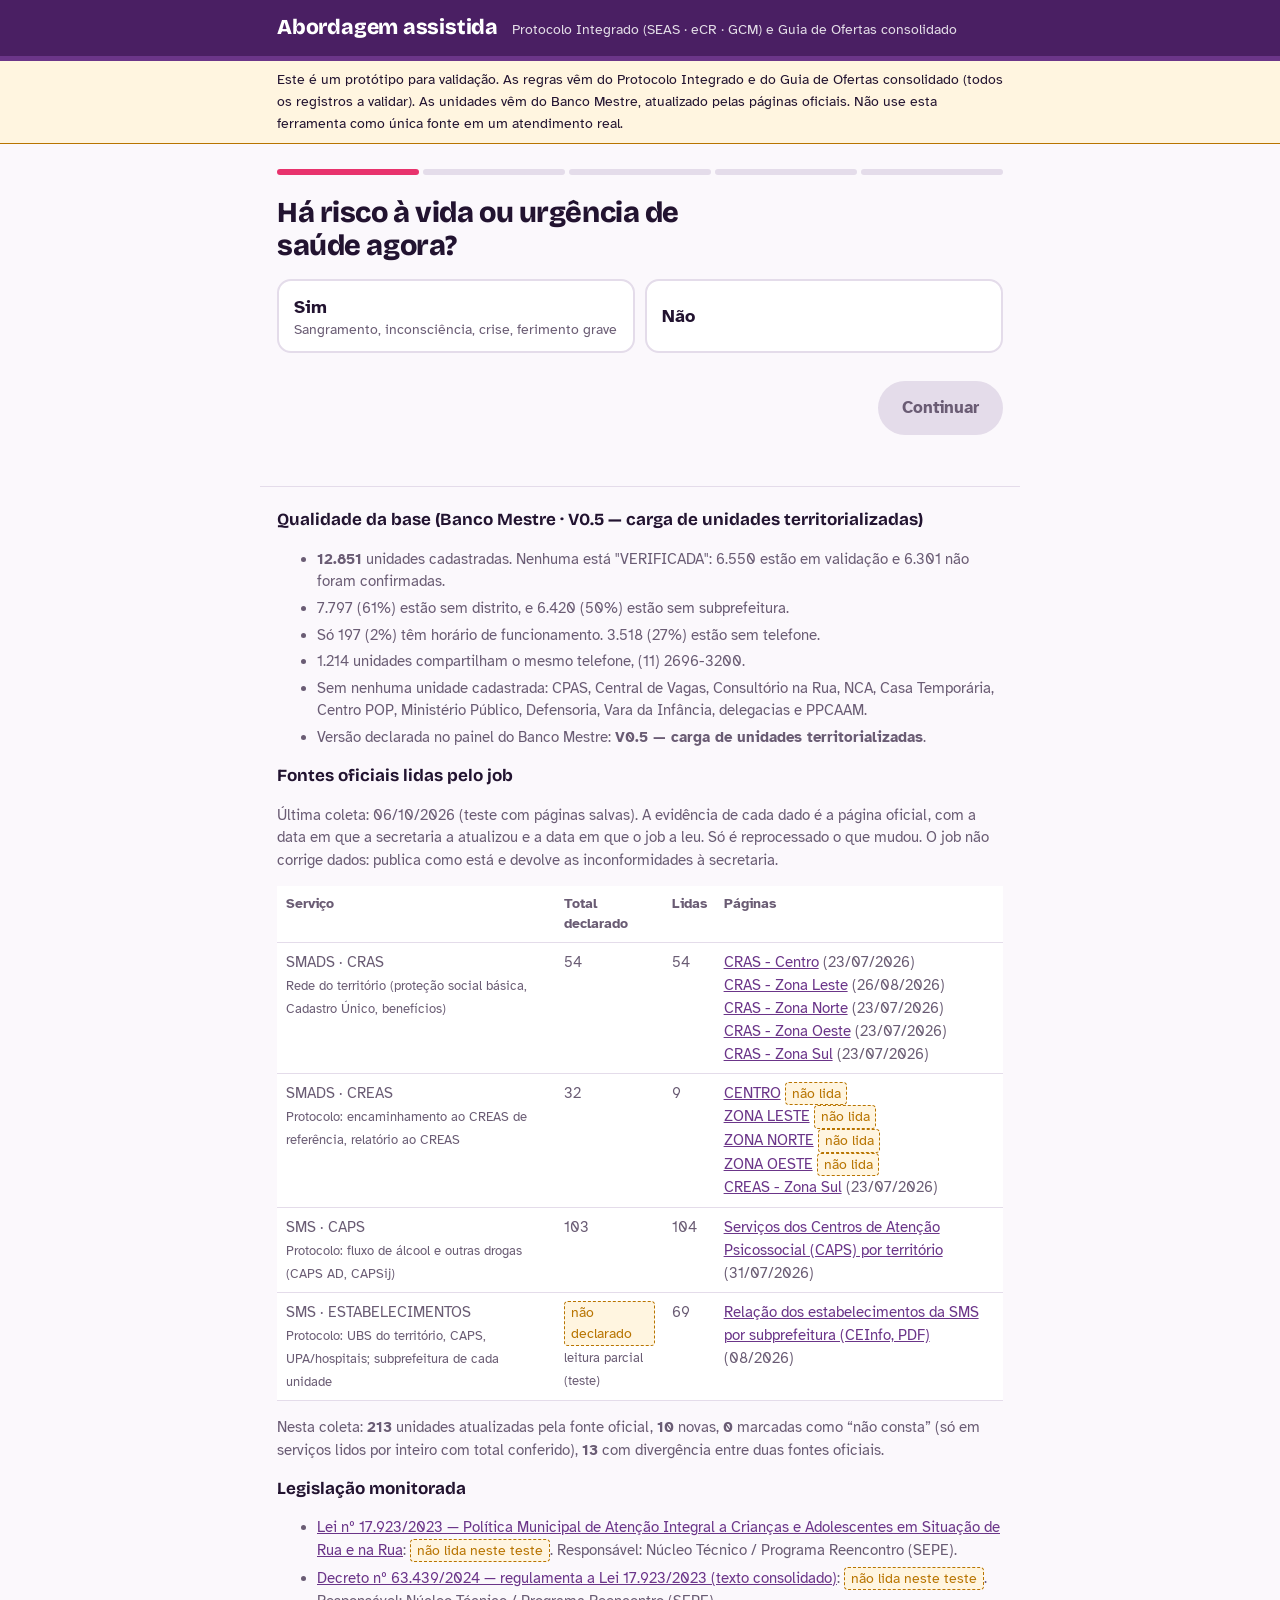
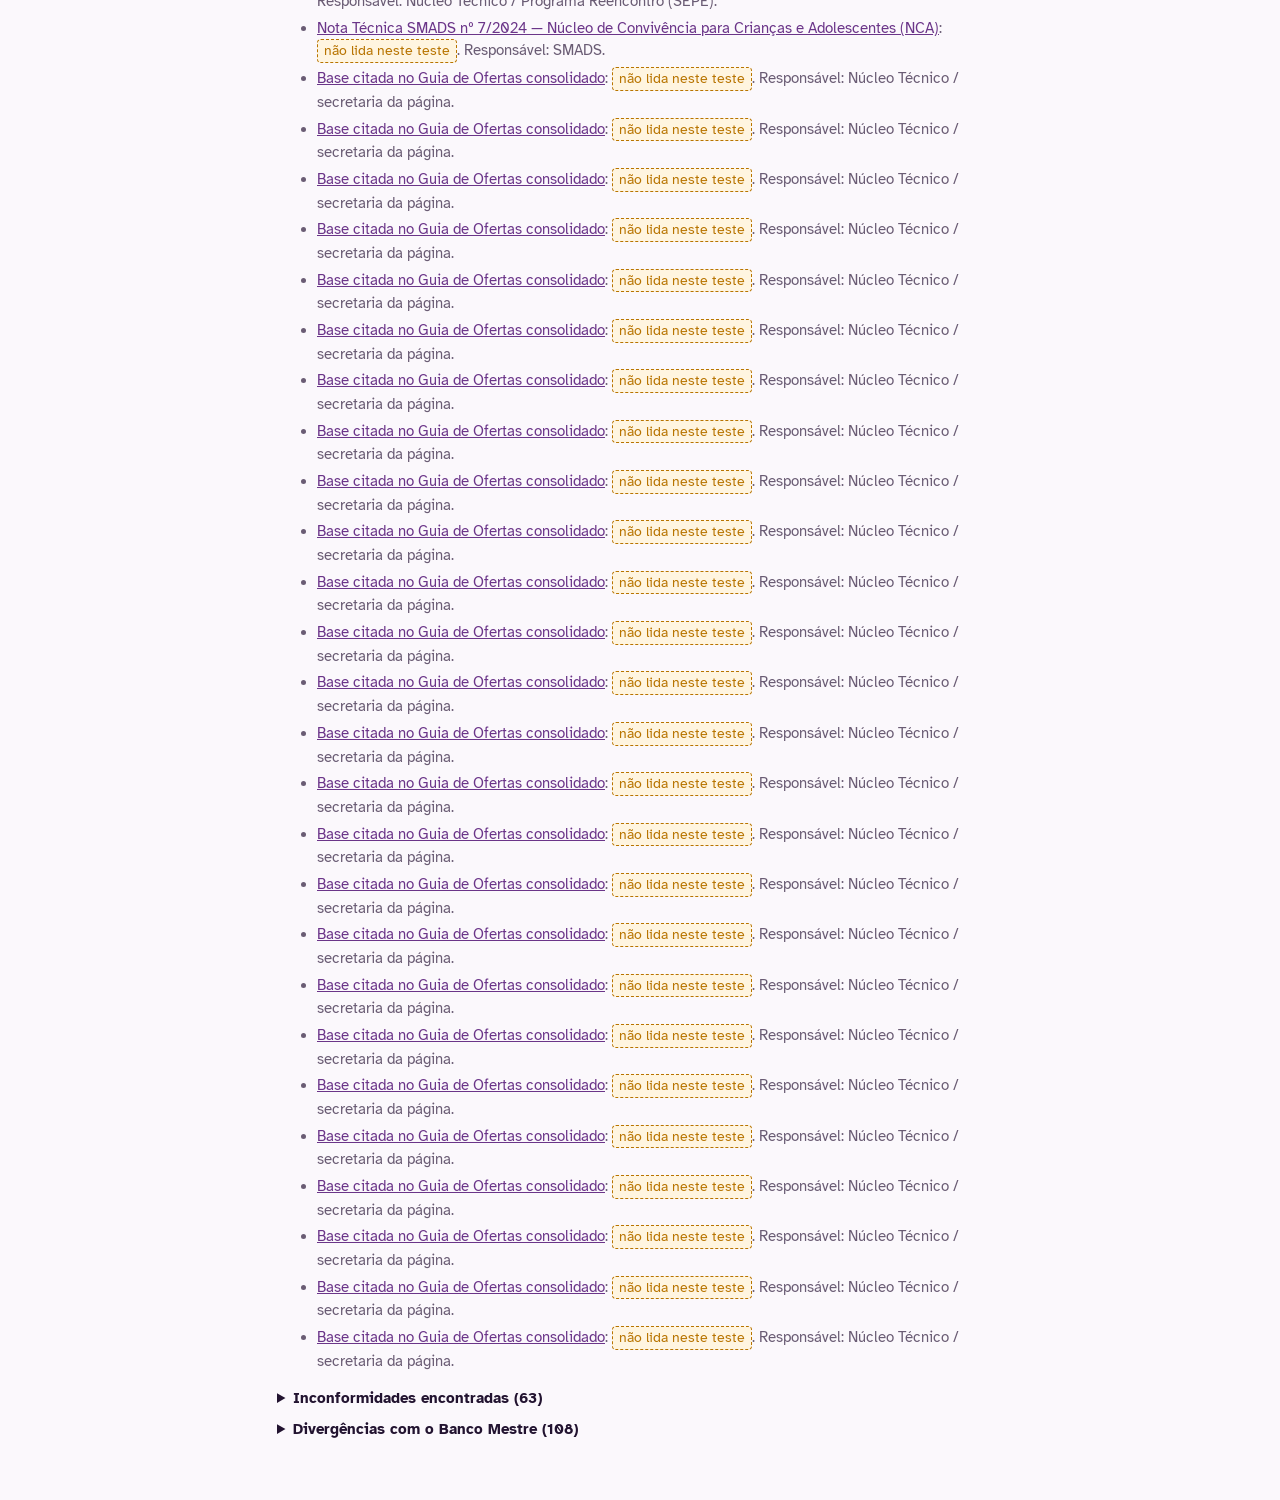
